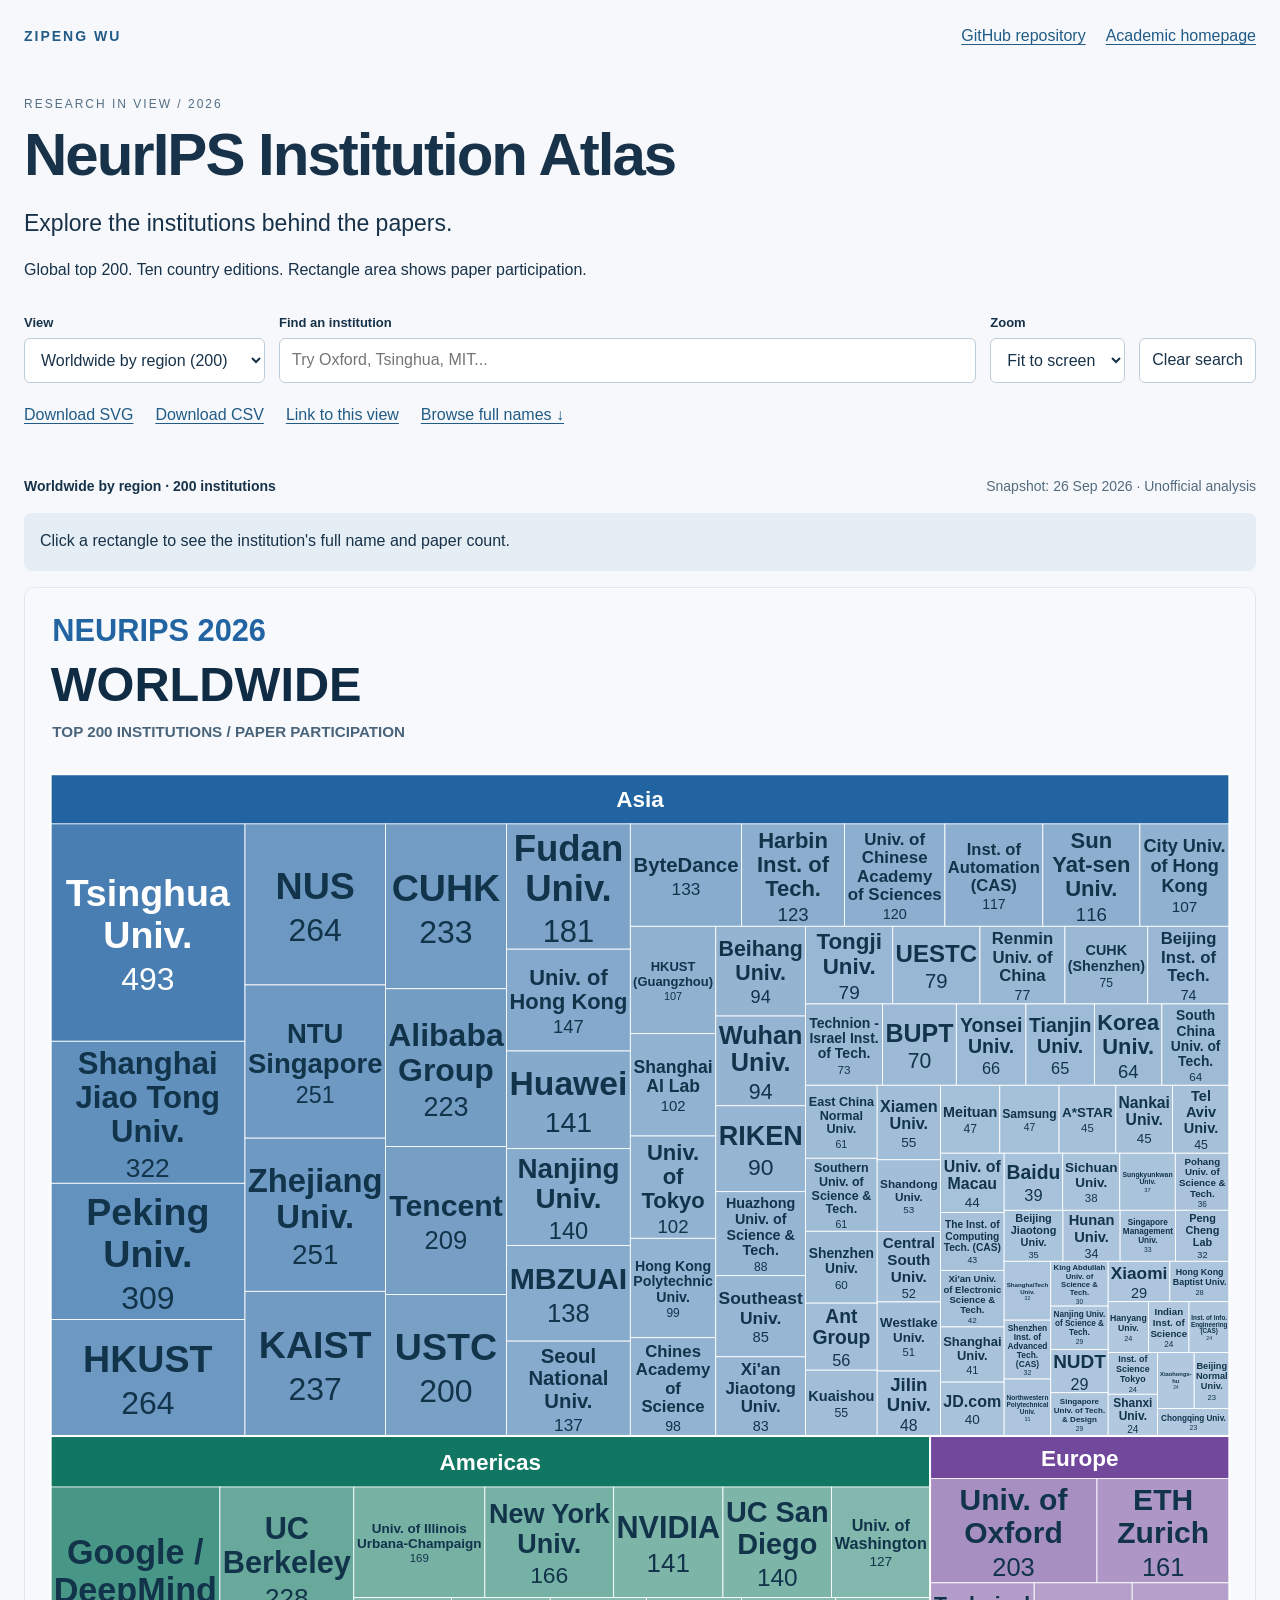
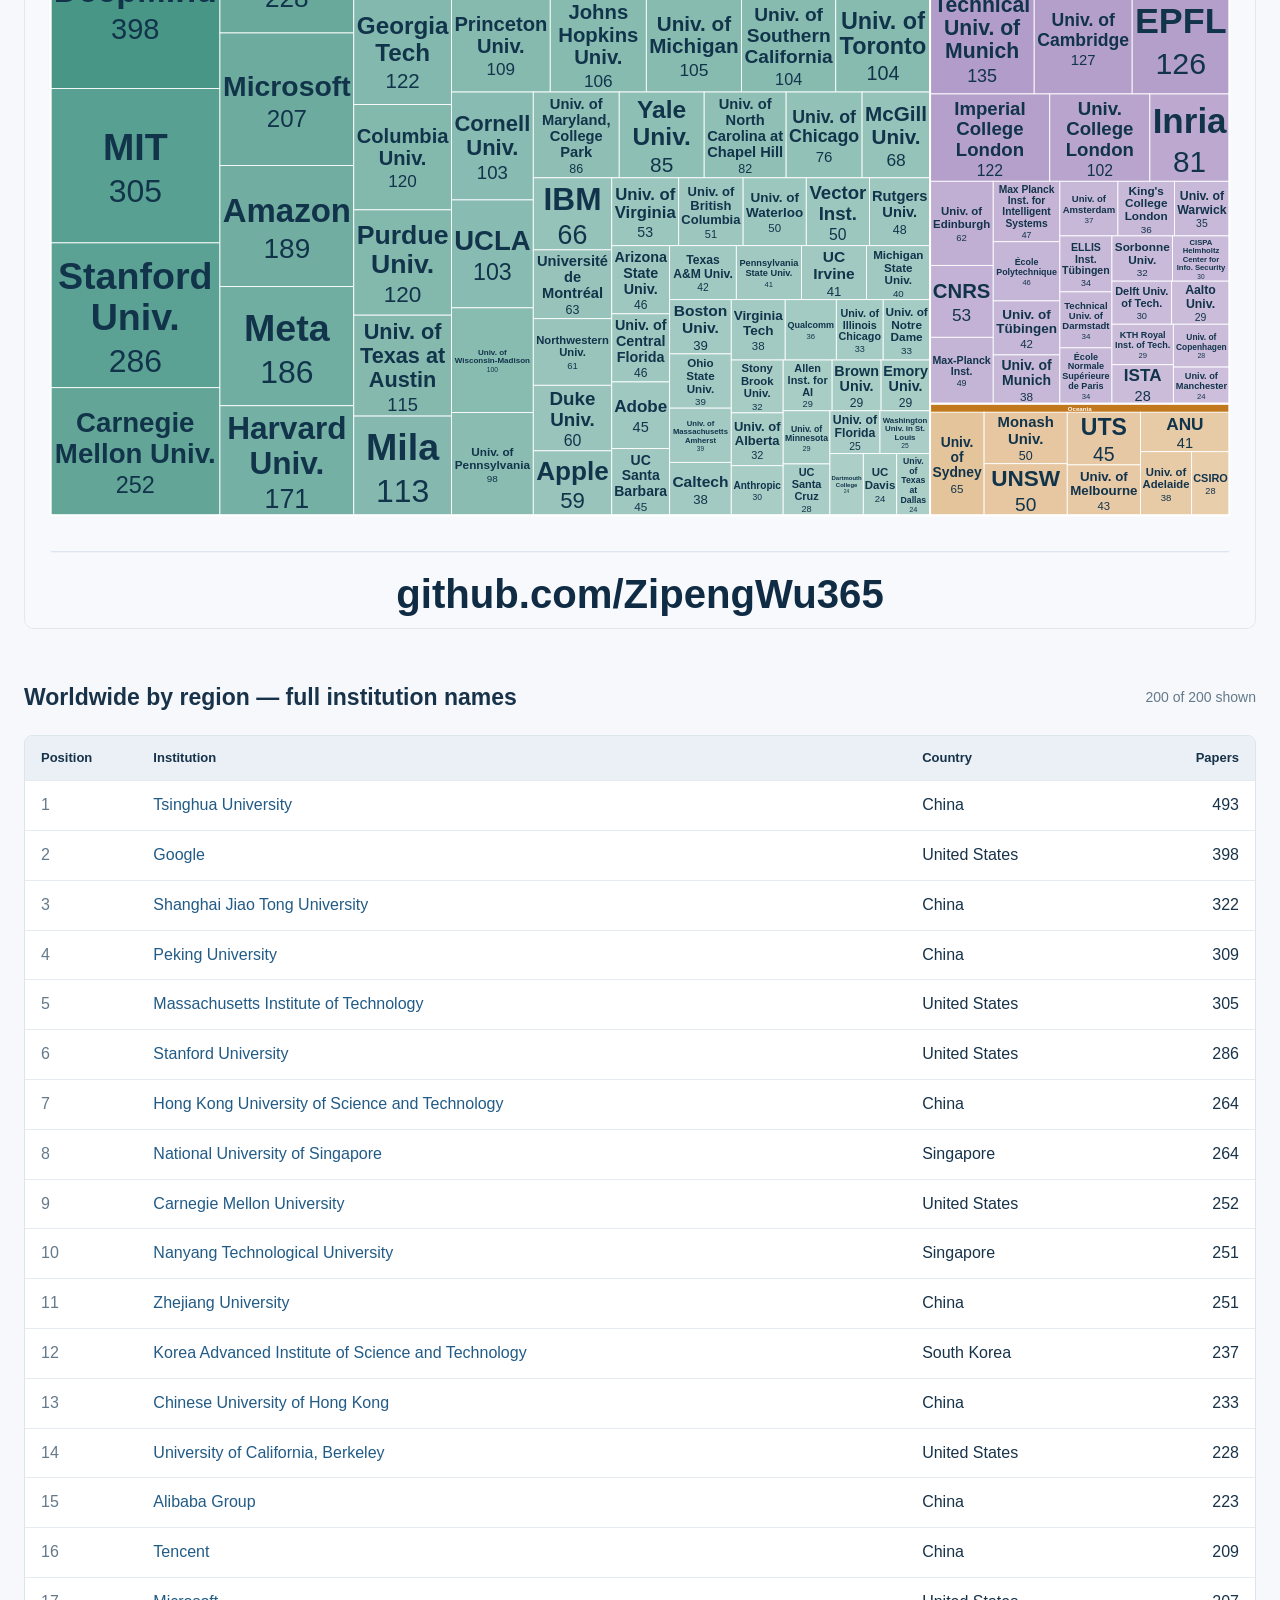
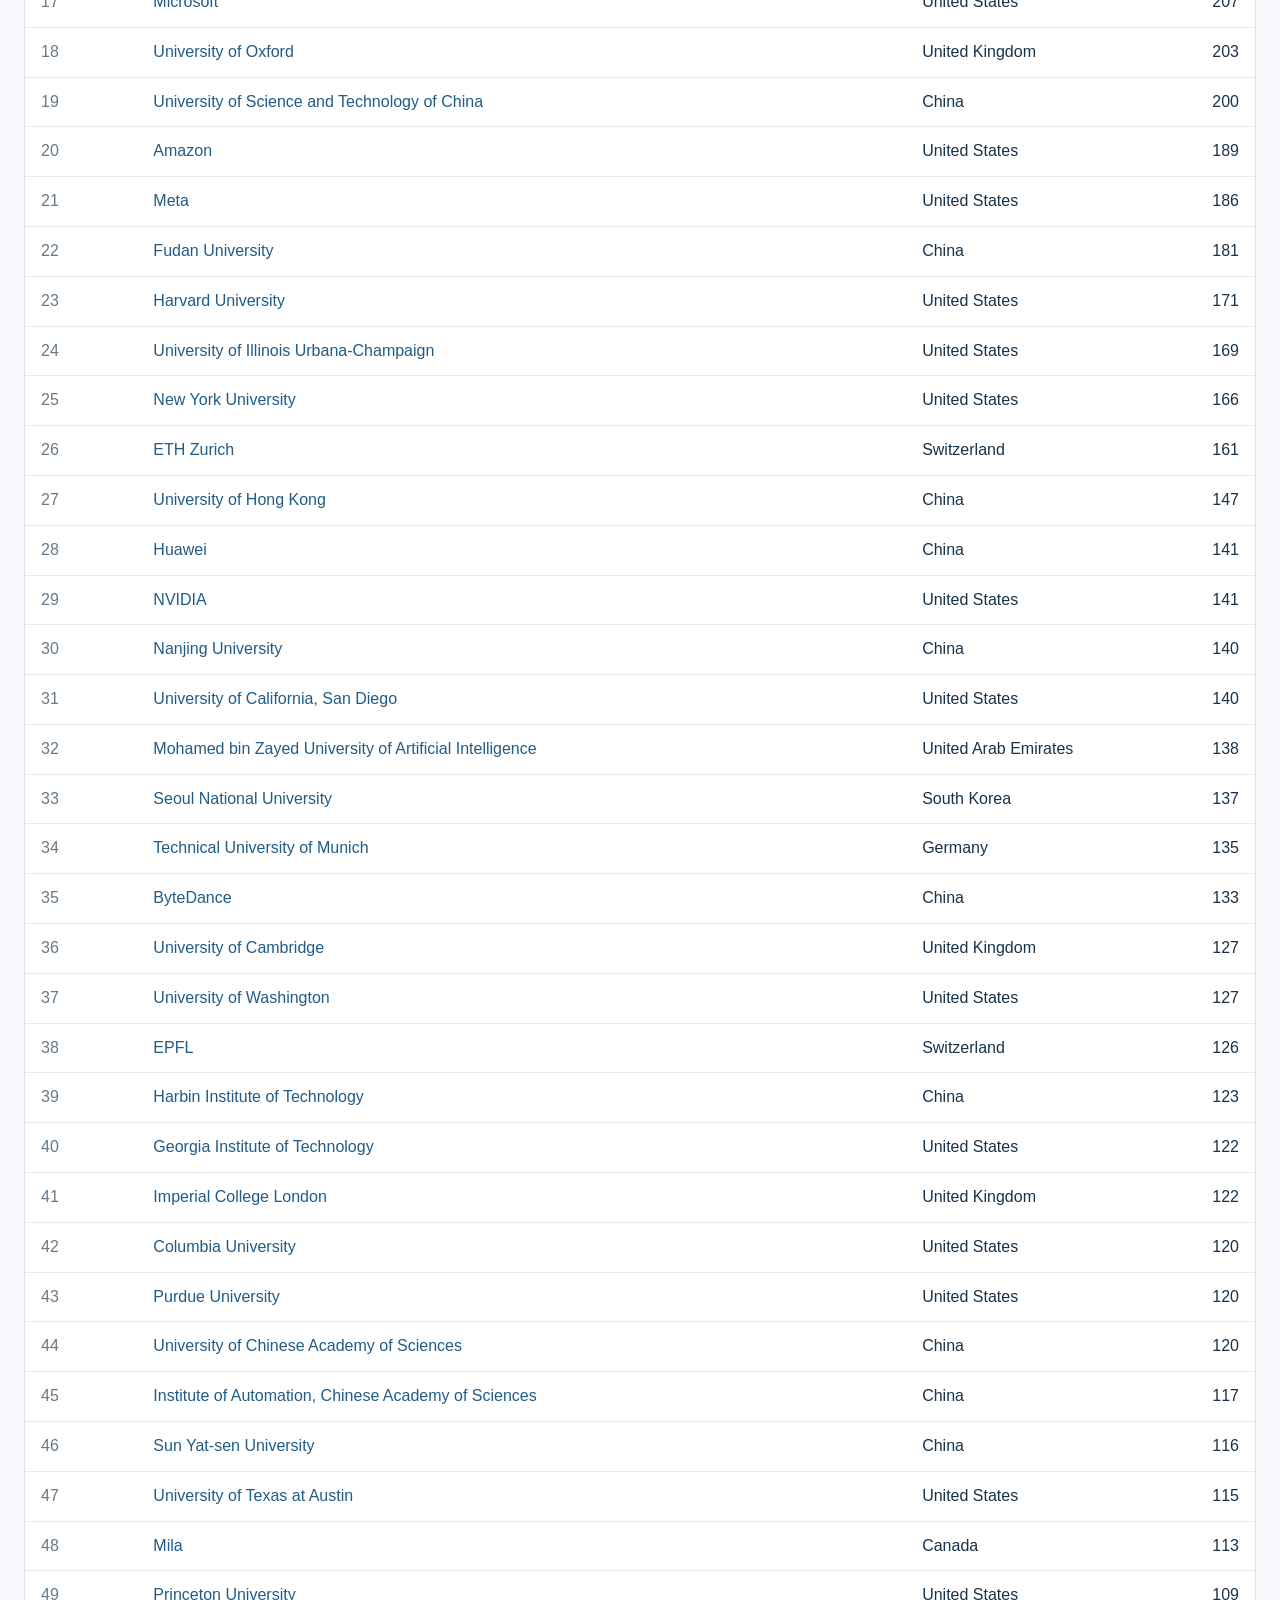
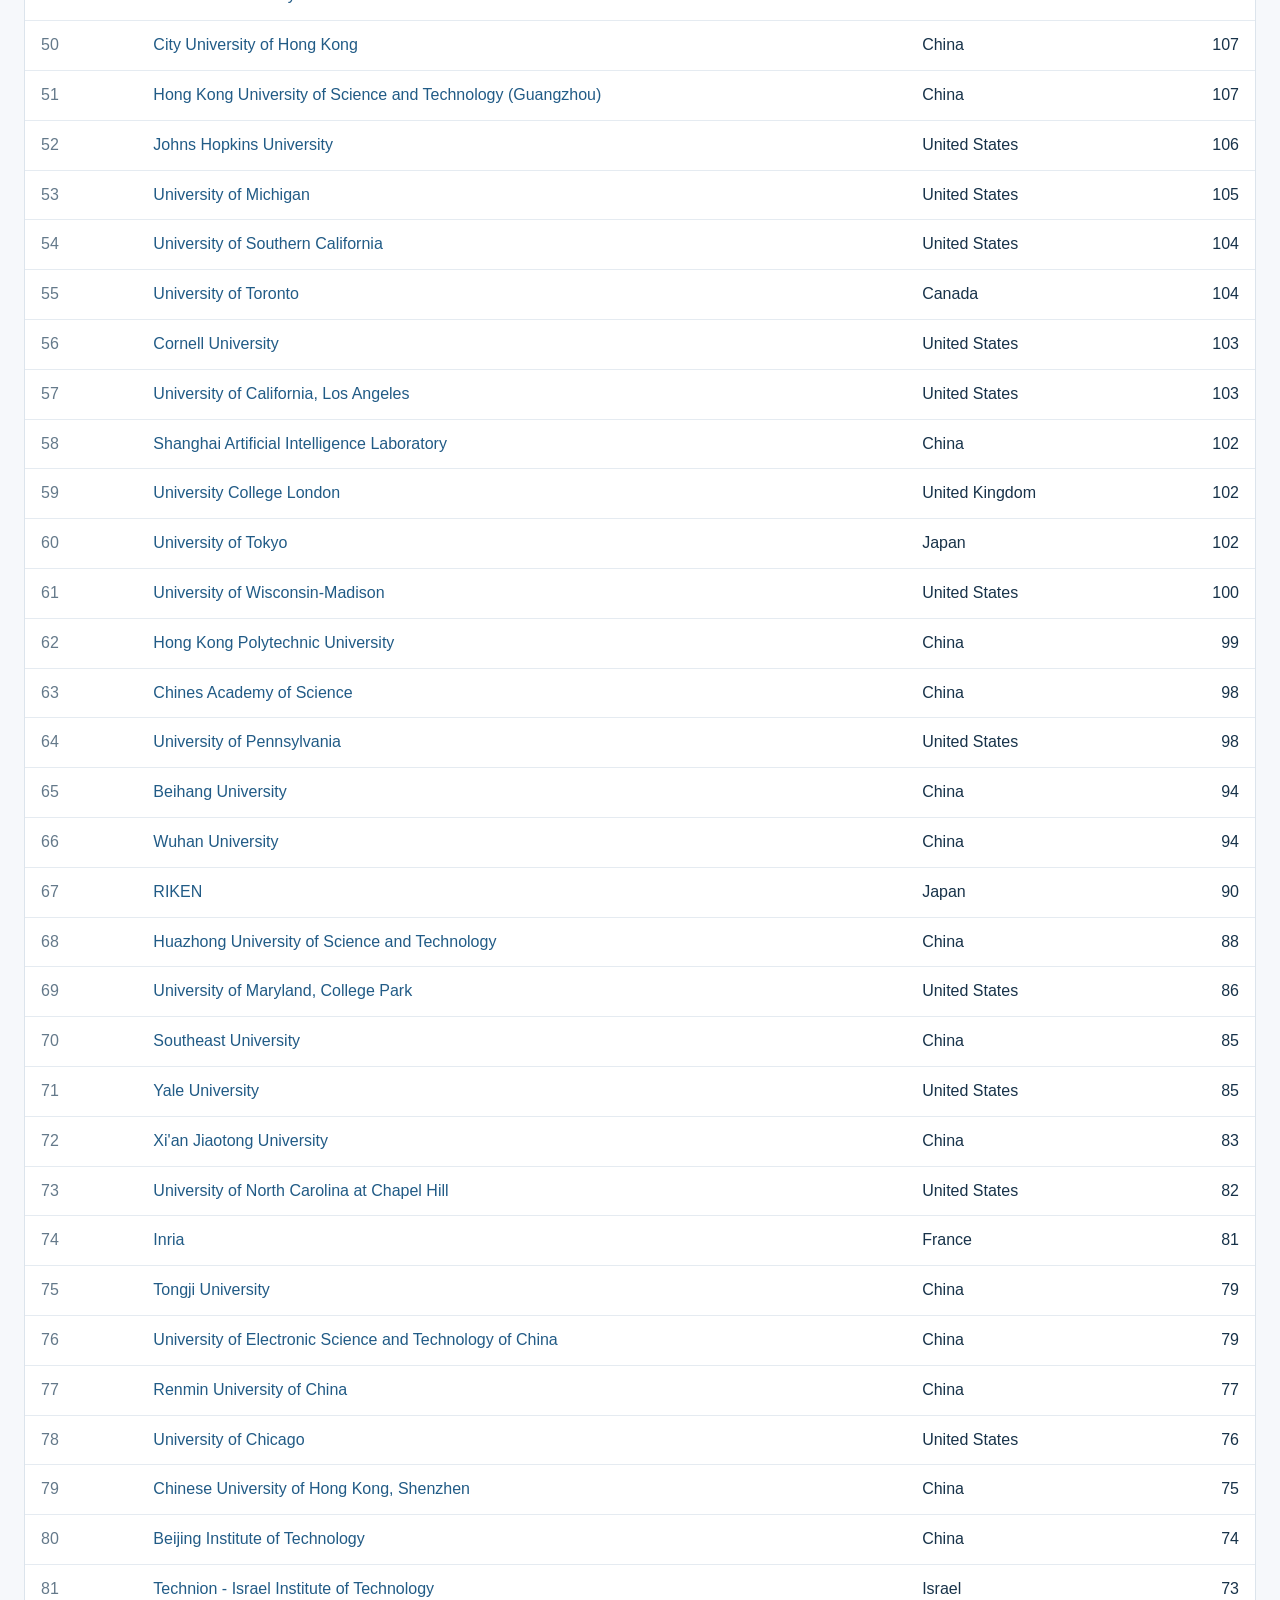
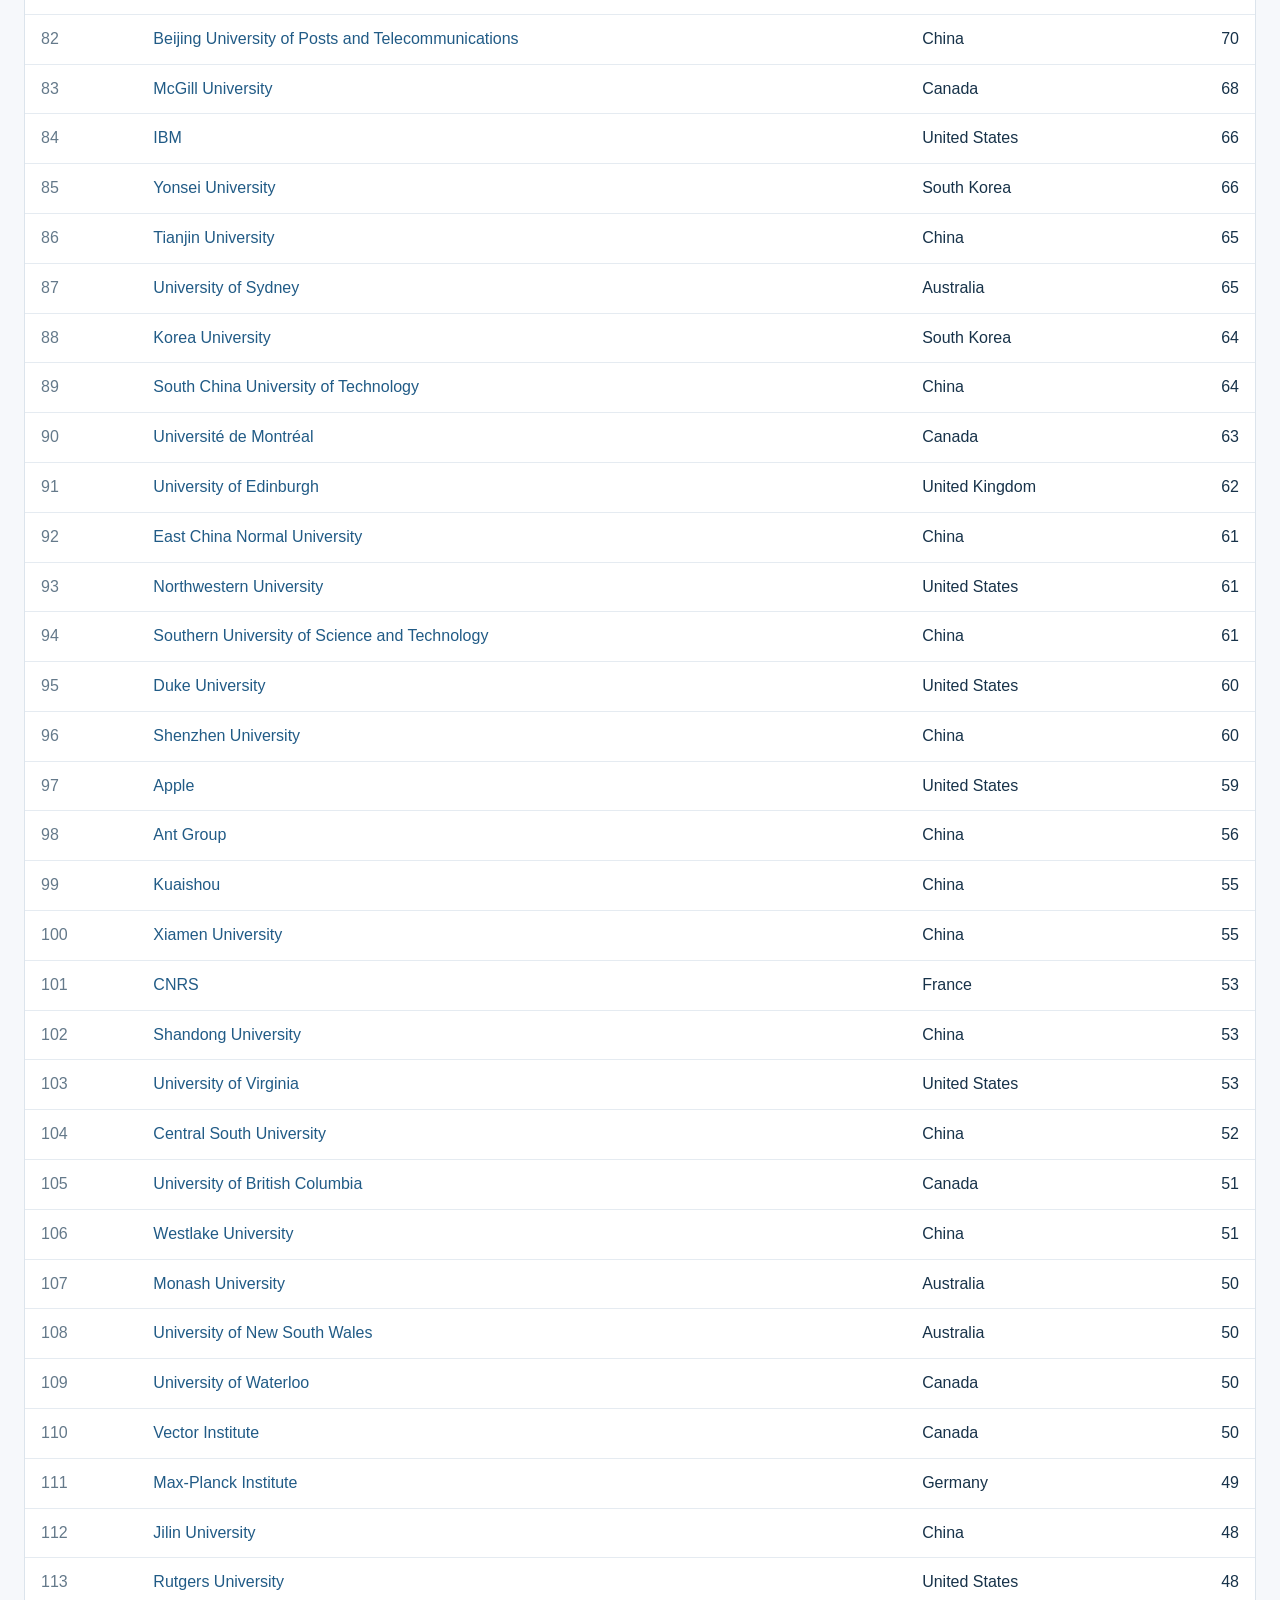
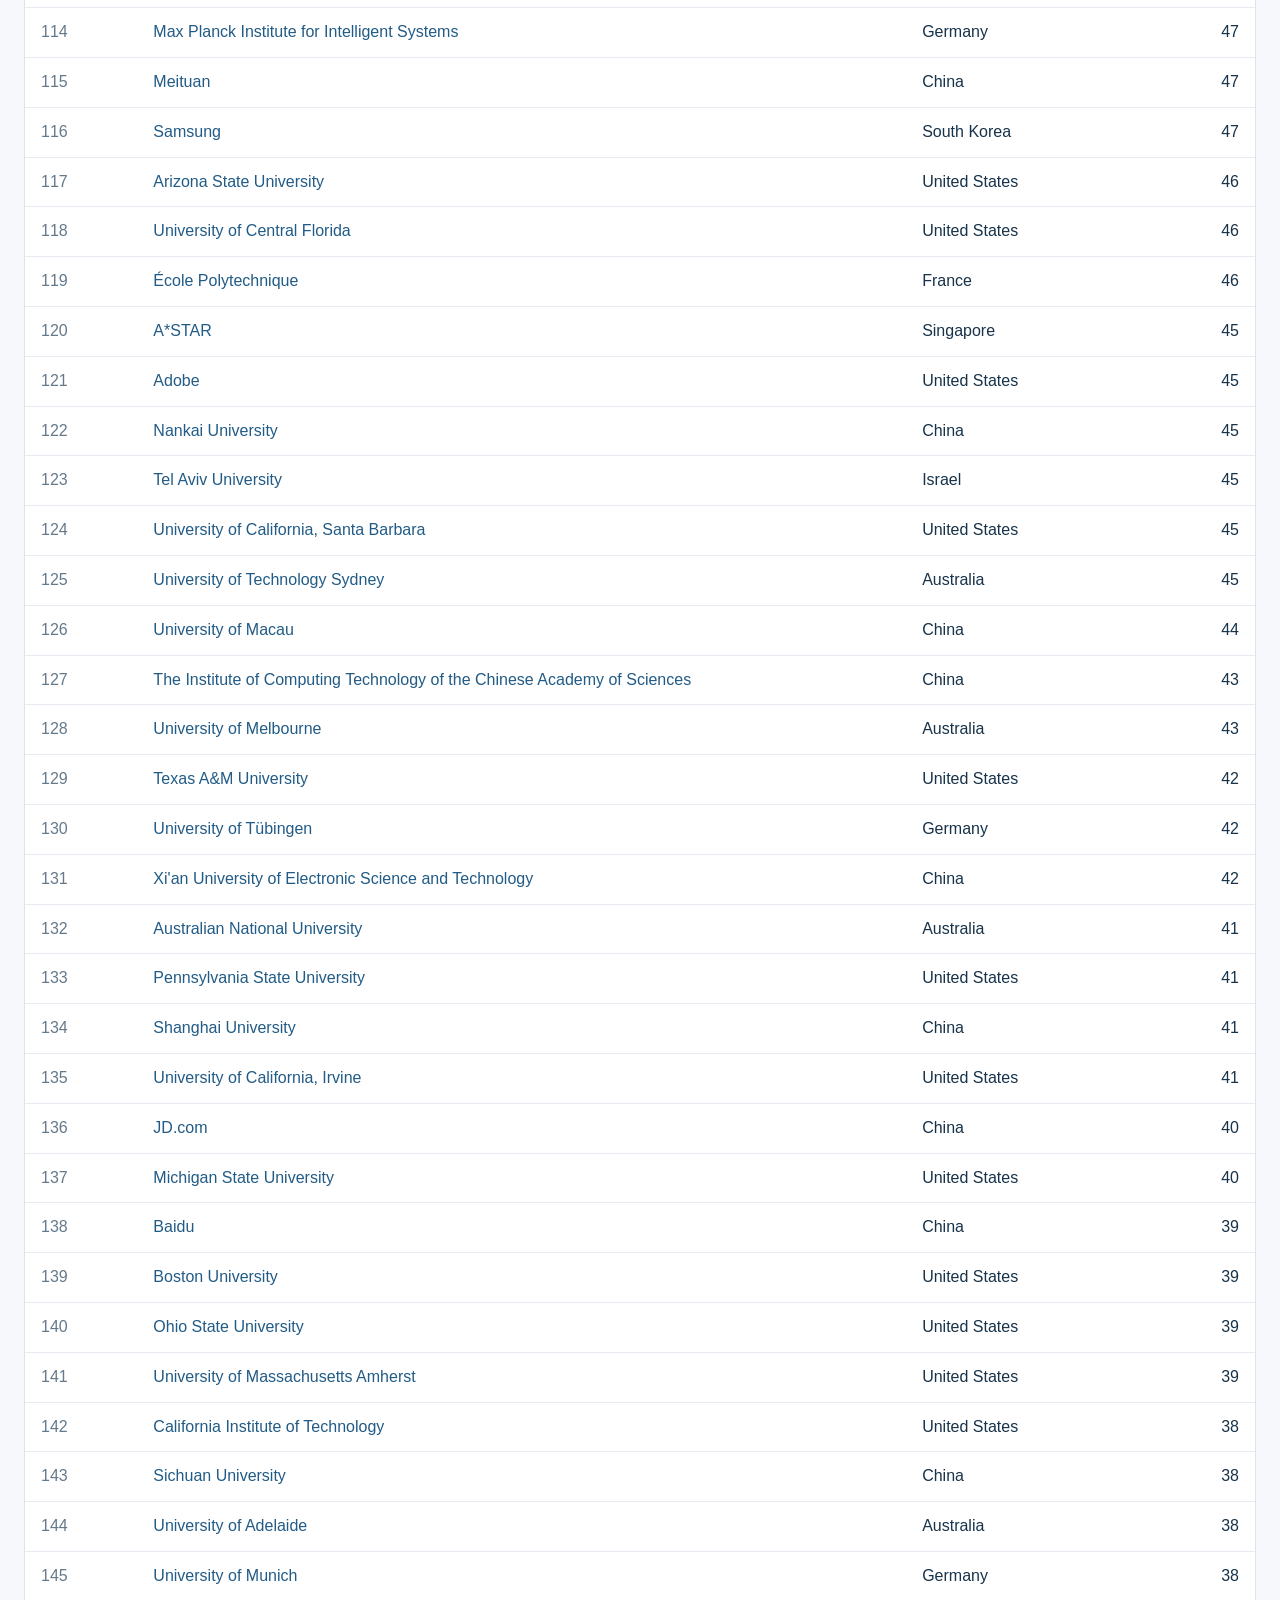
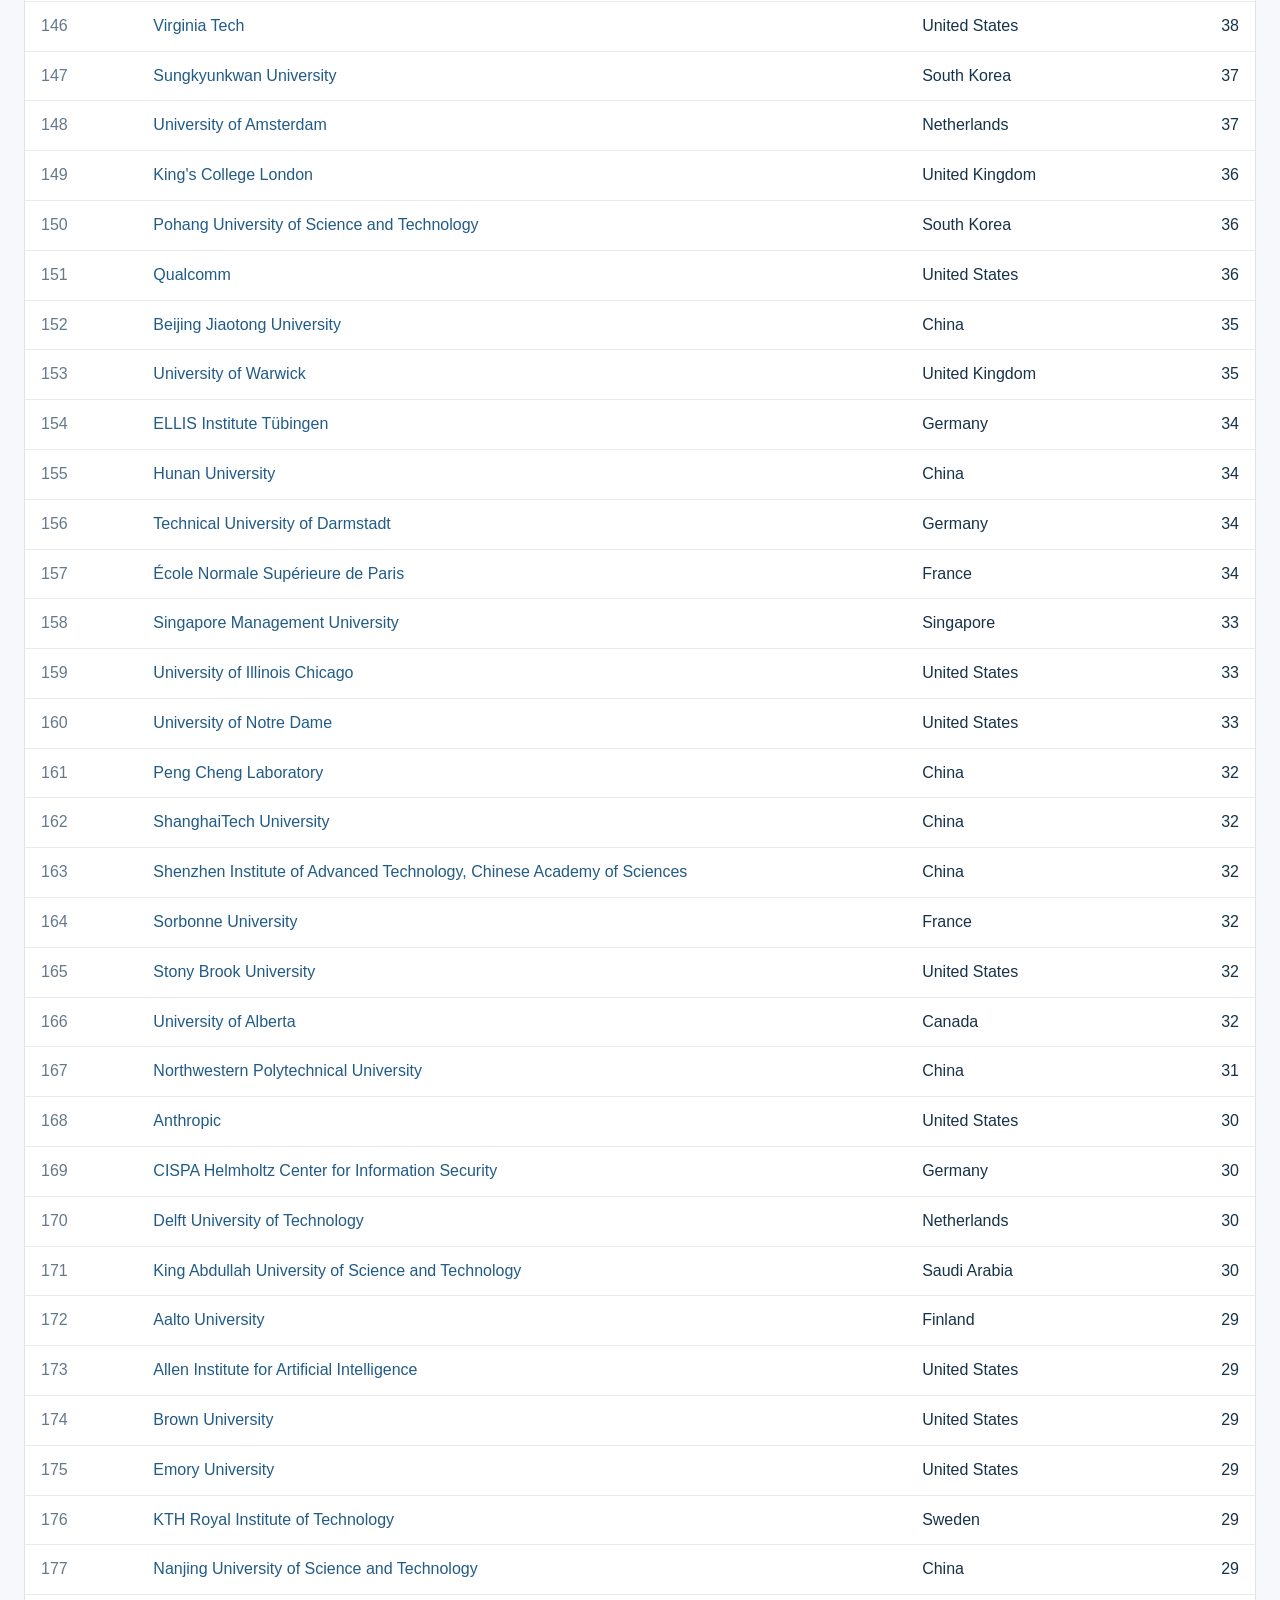
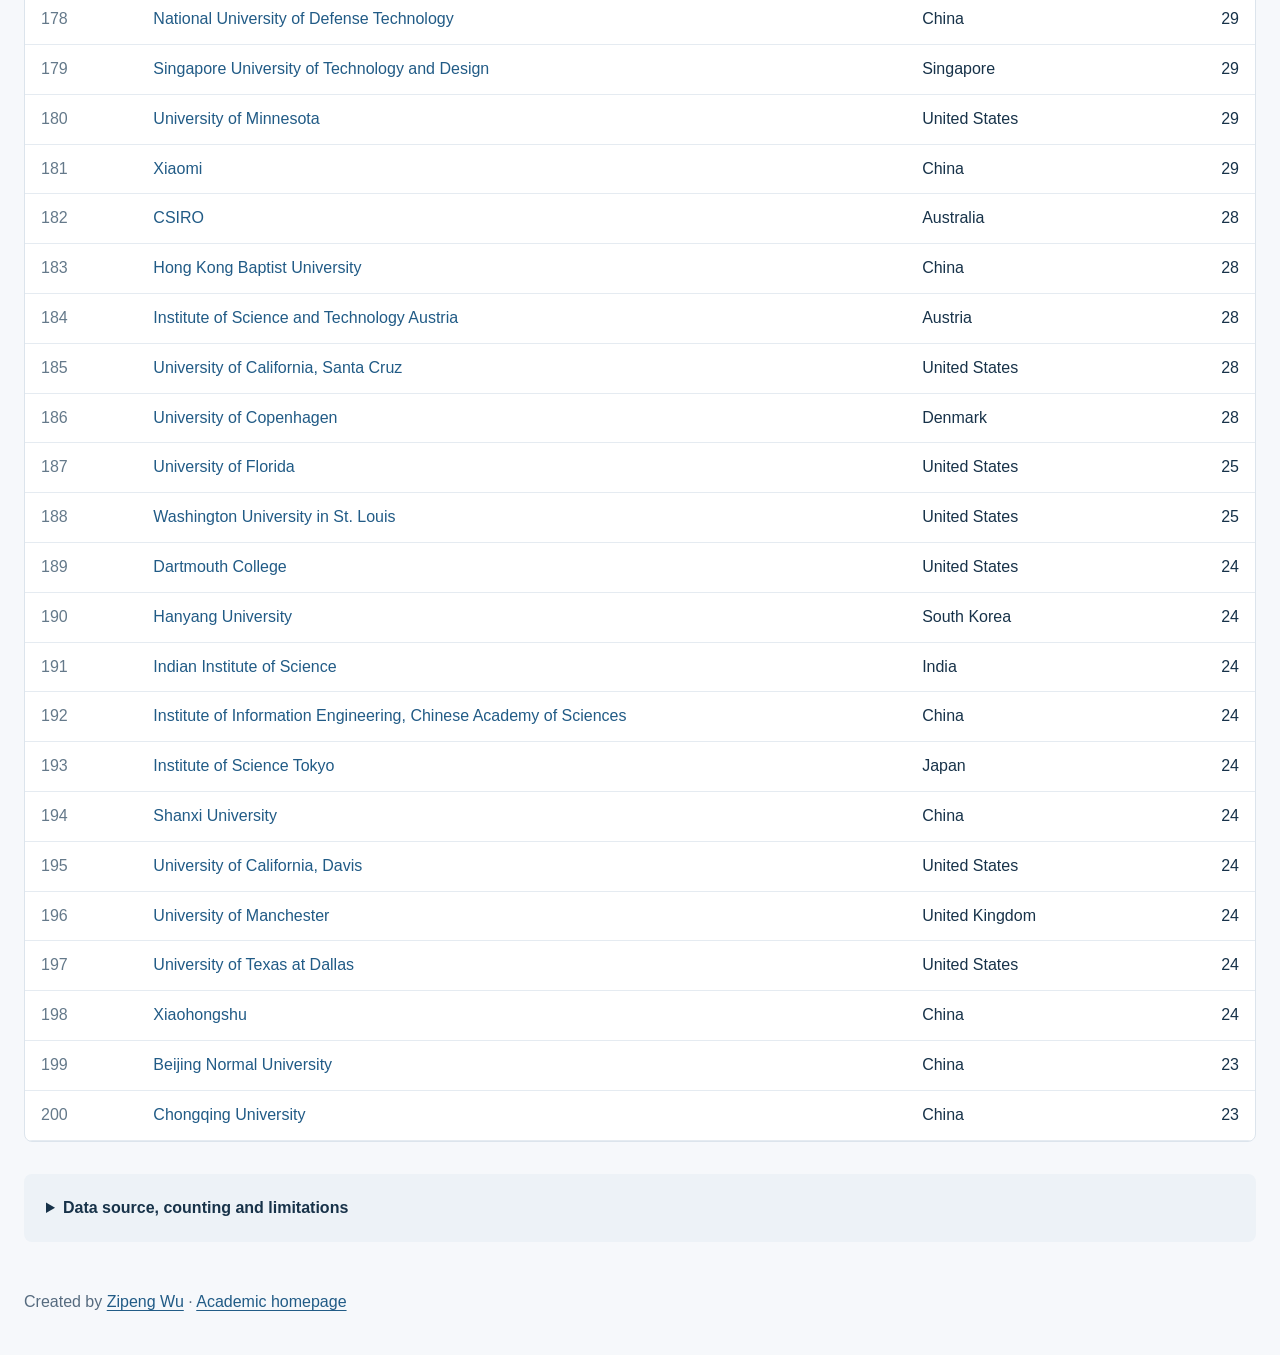
==== index.html @ 4dce07fb "Publish interactive NeurIPS 2026 institution atlas" ====
<!doctype html>
<html lang="en"><head><meta charset="utf-8"><meta name="viewport" content="width=device-width,initial-scale=1">
<title>NeurIPS 2026 Institution Atlas | Zipeng Wu</title>
<meta name="description" content="Explore NeurIPS 2026 institutional paper participation: global top 200, regional views and ten country editions. Search institutions and download charts and data.">
<meta property="og:title" content="NeurIPS 2026 Institution Atlas">
<meta property="og:description" content="Explore the global top 200 and ten country editions. Interactive treemaps by Zipeng Wu.">
<meta property="og:type" content="website"><meta property="og:image" content="https://zipengwu365.github.io/neurips-institution-atlas/assets/social-preview.jpg">
<meta name="theme-color" content="#173249"><link rel="stylesheet" href="style.css"></head><body>
<header><nav aria-label="Project links"><a class="brand" href="https://github.com/ZipengWu365">ZIPENG WU</a><span><a href="https://github.com/ZipengWu365/neurips-institution-atlas">GitHub repository</a><a href="https://zipengwu365.github.io/">Academic homepage</a></span></nav>
<p class="eyebrow">RESEARCH IN VIEW / 2026</p><h1>NeurIPS Institution Atlas</h1><p class="intro">Explore the institutions behind the papers.</p><p>Global top 200. Ten country editions. Rectangle area shows paper participation.</p>
<div class="controls"><label>View<select id="view"></select></label><label class="search-label">Find an institution<input id="search" type="search" placeholder="Try Oxford, Tsinghua, MIT..." autocomplete="off"></label><label>Zoom<select id="zoom"><option value="1">Fit to screen</option><option value="2">2×</option><option value="4">4×</option><option value="6">6×</option></select></label><button id="clear">Clear search</button></div>
<div class="actions"><a id="download">Download SVG</a><a id="csv">Download CSV</a><a id="share">Link to this view</a><a href="#ranking">Browse full names ↓</a></div>
</header><main><div class="status"><span id="summary" aria-live="polite"></span><span>Snapshot: 26 Sep 2026 · Unofficial analysis</span></div>
<p id="detail" aria-live="polite">Click a rectangle to see the institution's full name and paper count.</p>
<div class="frame" tabindex="0" aria-label="Scrollable treemap"><div class="chart" id="chart"></div></div>
<section id="ranking"><div class="section-heading"><h2 id="list-title">Institutions in this view</h2><span id="matches" aria-live="polite"></span></div><div class="table-scroll"><table><thead><tr><th scope="col">Position</th><th scope="col">Institution</th><th scope="col">Country</th><th scope="col" class="number">Papers</th></tr></thead><tbody id="rows"></tbody></table></div><p id="empty" hidden>No institutions match your search in this view. Try another view or clear the search.</p></section>
<section class="methods"><details><summary>Data source, counting and limitations</summary><p>This is an independent visualization of the supplied institution statistics workbook, which identifies the <a href="https://neurips.cc/Downloads/2026">NeurIPS official export</a> as its source. The 26 September 2026 snapshot contains 9,006 poster records. The full export and individual paper PDFs have not been independently revalidated.</p><p>Each paper counts once for each associated institution. A collaborative paper can count toward several institutions. These are participation counts, not first-author counts, acceptance rates or an official ranking. Track, oral and spotlight distinctions are unavailable.</p><p>Each view shows at most 200 institutions. Ties at the cutoff are ordered alphabetically. Country editions are selected from the full source data. Missing affiliations, unresolved names and unassigned countries mean that smaller-country views are not exhaustive national lists.</p><p>China includes mainland China, Hong Kong, Macao and Taiwan. Countries follow institutional or corporate operational bases; multinational companies are not split by each author's location. Confirmed aliases are merged using paper-ID unions.</p><p><a href="https://github.com/ZipengWu365/neurips-institution-atlas#counting-and-selection">Read the full methodology and audit records</a> · <a href="https://github.com/ZipengWu365/neurips-institution-atlas/issues">Suggest a correction</a></p></details></section></main>
<footer>Created by <a href="https://github.com/ZipengWu365">Zipeng Wu</a> · <a href="https://zipengwu365.github.io/">Academic homepage</a></footer>
<script>const views=[{"id": "world-regions", "title": "Worldwide by region", "count": 200, "filename": "NeurIPS_2026_world-regions_EN", "minimum_font_pixels": 34, "svg": "\u003csvg xmlns=\"http://www.w3.org/2000/svg\" width=\"7200\" height=\"9600\" viewBox=\"0 0 7200 9600\">\u003crect width=\"100%\" height=\"100%\" fill=\"#f7f9fc\"/>\n\u003ctext x=\"160\" y=\"145\" dominant-baseline=\"text-before-edge\" text-anchor=\"start\" font-family=\"Arial,sans-serif\" font-weight=\"700\" font-size=\"180\" fill=\"#2264a2\">NEURIPS 2026\u003c/text>\n\u003ctext x=\"150\" y=\"405\" dominant-baseline=\"text-before-edge\" text-anchor=\"start\" font-family=\"Arial,sans-serif\" font-weight=\"700\" font-size=\"285\" fill=\"#102c44\">WORLDWIDE\u003c/text>\n\u003ctext x=\"160\" y=\"790\" dominant-baseline=\"text-before-edge\" text-anchor=\"start\" font-family=\"Arial,sans-serif\" font-weight=\"700\" font-size=\"89\" fill=\"#4a647b\">TOP 200 INSTITUTIONS  /  PAPER PARTICIPATION\u003c/text>\n\u003crect x=\"150.0000\" y=\"1090.0000\" width=\"6900.0000\" height=\"290.5439\" fill=\"#2264a2\"/>\n\u003ctext x=\"3600.0\" y=\"1167.2719398522688\" dominant-baseline=\"text-before-edge\" text-anchor=\"middle\" font-family=\"Arial,sans-serif\" font-weight=\"700\" font-size=\"132\" fill=\"white\">Asia\u003c/text>\n\u003cg class=\"institution\" data-name=\"Tsinghua University\" data-country=\"China\">\u003ctitle>Tsinghua University \u2014 493 papers\u003c/title>\n\u003crect x=\"150.0000\" y=\"1380.5439\" width=\"1137.7049\" height=\"1272.7692\" fill=\"#487eb2\" stroke=\"white\" stroke-width=\"5\"/>\n\u003ctext x=\"718.8524590163935\" y=\"1664.928475008388\" dominant-baseline=\"text-before-edge\" text-anchor=\"middle\" font-family=\"Arial,sans-serif\" font-weight=\"700\" font-size=\"220\" fill=\"white\">Tsinghua\u003c/text>\n\u003ctext x=\"718.8524590163935\" y=\"1906.928475008388\" dominant-baseline=\"text-before-edge\" text-anchor=\"middle\" font-family=\"Arial,sans-serif\" font-weight=\"700\" font-size=\"220\" fill=\"white\">Univ.\u003c/text>\n\u003ctext x=\"718.8524590163935\" y=\"2181.928475008388\" dominant-baseline=\"text-before-edge\" text-anchor=\"middle\" font-family=\"Arial,sans-serif\" font-weight=\"400\" font-size=\"187\" fill=\"white\">493\u003c/text>\n\u003c/g>\n\u003cg class=\"institution\" data-name=\"Shanghai Jiao Tong University\" data-country=\"China\">\u003ctitle>Shanghai Jiao Tong University \u2014 322 papers\u003c/title>\n\u003crect x=\"150.0000\" y=\"2653.3131\" width=\"1137.7049\" height=\"831.3016\" fill=\"#6190bd\" stroke=\"white\" stroke-width=\"5\"/>\n\u003ctext x=\"718.8524590163935\" y=\"2678.4638607541046\" dominant-baseline=\"text-before-edge\" text-anchor=\"middle\" font-family=\"Arial,sans-serif\" font-weight=\"700\" font-size=\"182\" fill=\"#12344b\">Shanghai\u003c/text>\n\u003ctext x=\"718.8524590163935\" y=\"2878.4638607541046\" dominant-baseline=\"text-before-edge\" text-anchor=\"middle\" font-family=\"Arial,sans-serif\" font-weight=\"700\" font-size=\"182\" fill=\"#12344b\">Jiao Tong\u003c/text>\n\u003ctext x=\"718.8524590163935\" y=\"3078.4638607541046\" dominant-baseline=\"text-before-edge\" text-anchor=\"middle\" font-family=\"Arial,sans-serif\" font-weight=\"700\" font-size=\"182\" fill=\"#12344b\">Univ.\u003c/text>\n\u003ctext x=\"718.8524590163935\" y=\"3305.4638607541046\" dominant-baseline=\"text-before-edge\" text-anchor=\"middle\" font-family=\"Arial,sans-serif\" font-weight=\"400\" font-size=\"154\" fill=\"#12344b\">322\u003c/text>\n\u003c/g>\n\u003cg class=\"institution\" data-name=\"Peking University\" data-country=\"China\">\u003ctitle>Peking University \u2014 309 papers\u003c/title>\n\u003crect x=\"150.0000\" y=\"3484.6147\" width=\"1137.7049\" height=\"797.7397\" fill=\"#6492be\" stroke=\"white\" stroke-width=\"5\"/>\n\u003ctext x=\"718.8524590163935\" y=\"3531.484509104469\" dominant-baseline=\"text-before-edge\" text-anchor=\"middle\" font-family=\"Arial,sans-serif\" font-weight=\"700\" font-size=\"220\" fill=\"#12344b\">Peking\u003c/text>\n\u003ctext x=\"718.8524590163935\" y=\"3773.484509104469\" dominant-baseline=\"text-before-edge\" text-anchor=\"middle\" font-family=\"Arial,sans-serif\" font-weight=\"700\" font-size=\"220\" fill=\"#12344b\">Univ.\u003c/text>\n\u003ctext x=\"718.8524590163935\" y=\"4048.484509104469\" dominant-baseline=\"text-before-edge\" text-anchor=\"middle\" font-family=\"Arial,sans-serif\" font-weight=\"400\" font-size=\"187\" fill=\"#12344b\">309\u003c/text>\n\u003c/g>\n\u003cg class=\"institution\" data-name=\"Hong Kong University of Science and Technology\" data-country=\"China\">\u003ctitle>Hong Kong University of Science and Technology \u2014 264 papers\u003c/title>\n\u003crect x=\"150.0000\" y=\"4282.3544\" width=\"1137.7049\" height=\"681.5640\" fill=\"#6c98c1\" stroke=\"white\" stroke-width=\"5\"/>\n\u003ctext x=\"718.8524590163935\" y=\"4392.136381536733\" dominant-baseline=\"text-before-edge\" text-anchor=\"middle\" font-family=\"Arial,sans-serif\" font-weight=\"700\" font-size=\"220\" fill=\"#12344b\">HKUST\u003c/text>\n\u003ctext x=\"718.8524590163935\" y=\"4667.136381536733\" dominant-baseline=\"text-before-edge\" text-anchor=\"middle\" font-family=\"Arial,sans-serif\" font-weight=\"400\" font-size=\"187\" fill=\"#12344b\">264\u003c/text>\n\u003c/g>\n\u003cg class=\"institution\" data-name=\"National University of Singapore\" data-country=\"Singapore\">\u003ctitle>National University of Singapore \u2014 264 papers\u003c/title>\n\u003crect x=\"1287.7049\" y=\"1380.5439\" width=\"822.1311\" height=\"943.1813\" fill=\"#6c98c1\" stroke=\"white\" stroke-width=\"5\"/>\n\u003ctext x=\"1698.7704918032787\" y=\"1621.134543871025\" dominant-baseline=\"text-before-edge\" text-anchor=\"middle\" font-family=\"Arial,sans-serif\" font-weight=\"700\" font-size=\"220\" fill=\"#12344b\">NUS\u003c/text>\n\u003ctext x=\"1698.7704918032787\" y=\"1896.134543871025\" dominant-baseline=\"text-before-edge\" text-anchor=\"middle\" font-family=\"Arial,sans-serif\" font-weight=\"400\" font-size=\"187\" fill=\"#12344b\">264\u003c/text>\n\u003c/g>\n\u003cg class=\"institution\" data-name=\"Nanyang Technological University\" data-country=\"Singapore\">\u003ctitle>Nanyang Technological University \u2014 251 papers\u003c/title>\n\u003crect x=\"1287.7049\" y=\"2323.7252\" width=\"822.1311\" height=\"896.7368\" fill=\"#6e99c2\" stroke=\"white\" stroke-width=\"5\"/>\n\u003ctext x=\"1698.7704918032787\" y=\"2515.093604650347\" dominant-baseline=\"text-before-edge\" text-anchor=\"middle\" font-family=\"Arial,sans-serif\" font-weight=\"700\" font-size=\"161\" fill=\"#12344b\">NTU\u003c/text>\n\u003ctext x=\"1698.7704918032787\" y=\"2692.093604650347\" dominant-baseline=\"text-before-edge\" text-anchor=\"middle\" font-family=\"Arial,sans-serif\" font-weight=\"700\" font-size=\"161\" fill=\"#12344b\">Singapore\u003c/text>\n\u003ctext x=\"1698.7704918032787\" y=\"2893.093604650347\" dominant-baseline=\"text-before-edge\" text-anchor=\"middle\" font-family=\"Arial,sans-serif\" font-weight=\"400\" font-size=\"136\" fill=\"#12344b\">251\u003c/text>\n\u003c/g>\n\u003cg class=\"institution\" data-name=\"Zhejiang University\" data-country=\"China\">\u003ctitle>Zhejiang University \u2014 251 papers\u003c/title>\n\u003crect x=\"1287.7049\" y=\"3220.4620\" width=\"822.1311\" height=\"896.7368\" fill=\"#6e99c2\" stroke=\"white\" stroke-width=\"5\"/>\n\u003ctext x=\"1698.7704918032787\" y=\"3362.3303978760164\" dominant-baseline=\"text-before-edge\" text-anchor=\"middle\" font-family=\"Arial,sans-serif\" font-weight=\"700\" font-size=\"192\" fill=\"#12344b\">Zhejiang\u003c/text>\n\u003ctext x=\"1698.7704918032787\" y=\"3573.3303978760164\" dominant-baseline=\"text-before-edge\" text-anchor=\"middle\" font-family=\"Arial,sans-serif\" font-weight=\"700\" font-size=\"192\" fill=\"#12344b\">Univ.\u003c/text>\n\u003ctext x=\"1698.7704918032787\" y=\"3812.3303978760164\" dominant-baseline=\"text-before-edge\" text-anchor=\"middle\" font-family=\"Arial,sans-serif\" font-weight=\"400\" font-size=\"163\" fill=\"#12344b\">251\u003c/text>\n\u003c/g>\n\u003cg class=\"institution\" data-name=\"Korea Advanced Institute of Science and Technology\" data-country=\"South Korea\">\u003ctitle>Korea Advanced Institute of Science and Technology \u2014 237 papers\u003c/title>\n\u003crect x=\"1287.7049\" y=\"4117.1988\" width=\"822.1311\" height=\"846.7196\" fill=\"#719bc3\" stroke=\"white\" stroke-width=\"5\"/>\n\u003ctext x=\"1698.7704918032787\" y=\"4309.558595274675\" dominant-baseline=\"text-before-edge\" text-anchor=\"middle\" font-family=\"Arial,sans-serif\" font-weight=\"700\" font-size=\"220\" fill=\"#12344b\">KAIST\u003c/text>\n\u003ctext x=\"1698.7704918032787\" y=\"4584.558595274675\" dominant-baseline=\"text-before-edge\" text-anchor=\"middle\" font-family=\"Arial,sans-serif\" font-weight=\"400\" font-size=\"187\" fill=\"#12344b\">237\u003c/text>\n\u003c/g>\n\u003cg class=\"institution\" data-name=\"Chinese University of Hong Kong\" data-country=\"China\">\u003ctitle>Chinese University of Hong Kong \u2014 233 papers\u003c/title>\n\u003crect x=\"2109.8361\" y=\"1380.5439\" width=\"709.0164\" height=\"965.2327\" fill=\"#729cc4\" stroke=\"white\" stroke-width=\"5\"/>\n\u003ctext x=\"2464.344262295082\" y=\"1632.1602163004559\" dominant-baseline=\"text-before-edge\" text-anchor=\"middle\" font-family=\"Arial,sans-serif\" font-weight=\"700\" font-size=\"220\" fill=\"#12344b\">CUHK\u003c/text>\n\u003ctext x=\"2464.344262295082\" y=\"1907.1602163004559\" dominant-baseline=\"text-before-edge\" text-anchor=\"middle\" font-family=\"Arial,sans-serif\" font-weight=\"400\" font-size=\"187\" fill=\"#12344b\">233\u003c/text>\n\u003c/g>\n\u003cg class=\"institution\" data-name=\"Alibaba Group\" data-country=\"China\">\u003ctitle>Alibaba Group \u2014 223 papers\u003c/title>\n\u003crect x=\"2109.8361\" y=\"2345.7766\" width=\"709.0164\" height=\"923.8064\" fill=\"#749dc4\" stroke=\"white\" stroke-width=\"5\"/>\n\u003ctext x=\"2464.344262295082\" y=\"2509.679741998906\" dominant-baseline=\"text-before-edge\" text-anchor=\"middle\" font-family=\"Arial,sans-serif\" font-weight=\"700\" font-size=\"187\" fill=\"#12344b\">Alibaba\u003c/text>\n\u003ctext x=\"2464.344262295082\" y=\"2714.679741998906\" dominant-baseline=\"text-before-edge\" text-anchor=\"middle\" font-family=\"Arial,sans-serif\" font-weight=\"700\" font-size=\"187\" fill=\"#12344b\">Group\u003c/text>\n\u003ctext x=\"2464.344262295082\" y=\"2947.679741998906\" dominant-baseline=\"text-before-edge\" text-anchor=\"middle\" font-family=\"Arial,sans-serif\" font-weight=\"400\" font-size=\"158\" fill=\"#12344b\">223\u003c/text>\n\u003c/g>\n\u003cg class=\"institution\" data-name=\"Tencent\" data-country=\"China\">\u003ctitle>Tencent \u2014 209 papers\u003c/title>\n\u003crect x=\"2109.8361\" y=\"3269.5829\" width=\"709.0164\" height=\"865.8096\" fill=\"#779fc6\" stroke=\"white\" stroke-width=\"5\"/>\n\u003ctext x=\"2464.344262295082\" y=\"3517.487713713227\" dominant-baseline=\"text-before-edge\" text-anchor=\"middle\" font-family=\"Arial,sans-serif\" font-weight=\"700\" font-size=\"177\" fill=\"#12344b\">Tencent\u003c/text>\n\u003ctext x=\"2464.344262295082\" y=\"3737.487713713227\" dominant-baseline=\"text-before-edge\" text-anchor=\"middle\" font-family=\"Arial,sans-serif\" font-weight=\"400\" font-size=\"150\" fill=\"#12344b\">209\u003c/text>\n\u003c/g>\n\u003cg class=\"institution\" data-name=\"University of Science and Technology of China\" data-country=\"China\">\u003ctitle>University of Science and Technology of China \u2014 200 papers\u003c/title>\n\u003crect x=\"2109.8361\" y=\"4135.3925\" width=\"709.0164\" height=\"828.5259\" fill=\"#79a1c6\" stroke=\"white\" stroke-width=\"5\"/>\n\u003ctext x=\"2464.344262295082\" y=\"4318.655446192758\" dominant-baseline=\"text-before-edge\" text-anchor=\"middle\" font-family=\"Arial,sans-serif\" font-weight=\"700\" font-size=\"220\" fill=\"#12344b\">USTC\u003c/text>\n\u003ctext x=\"2464.344262295082\" y=\"4593.655446192758\" dominant-baseline=\"text-before-edge\" text-anchor=\"middle\" font-family=\"Arial,sans-serif\" font-weight=\"400\" font-size=\"187\" fill=\"#12344b\">200\u003c/text>\n\u003c/g>\n\u003cg class=\"institution\" data-name=\"Fudan University\" data-country=\"China\">\u003ctitle>Fudan University \u2014 181 papers\u003c/title>\n\u003crect x=\"2818.8525\" y=\"1380.5439\" width=\"724.5902\" height=\"733.7000\" fill=\"#7da4c8\" stroke=\"white\" stroke-width=\"5\"/>\n\u003ctext x=\"3181.1475409836066\" y=\"1405.89387261202\" dominant-baseline=\"text-before-edge\" text-anchor=\"middle\" font-family=\"Arial,sans-serif\" font-weight=\"700\" font-size=\"214\" fill=\"#12344b\">Fudan\u003c/text>\n\u003ctext x=\"3181.1475409836066\" y=\"1640.89387261202\" dominant-baseline=\"text-before-edge\" text-anchor=\"middle\" font-family=\"Arial,sans-serif\" font-weight=\"700\" font-size=\"214\" fill=\"#12344b\">Univ.\u003c/text>\n\u003ctext x=\"3181.1475409836066\" y=\"1907.89387261202\" dominant-baseline=\"text-before-edge\" text-anchor=\"middle\" font-family=\"Arial,sans-serif\" font-weight=\"400\" font-size=\"181\" fill=\"#12344b\">181\u003c/text>\n\u003c/g>\n\u003cg class=\"institution\" data-name=\"University of Hong Kong\" data-country=\"China\">\u003ctitle>University of Hong Kong \u2014 147 papers\u003c/title>\n\u003crect x=\"2818.8525\" y=\"2114.2439\" width=\"724.5902\" height=\"595.8779\" fill=\"#85a9cc\" stroke=\"white\" stroke-width=\"5\"/>\n\u003ctext x=\"3181.1475409836066\" y=\"2208.682810035524\" dominant-baseline=\"text-before-edge\" text-anchor=\"middle\" font-family=\"Arial,sans-serif\" font-weight=\"700\" font-size=\"128\" fill=\"#12344b\">Univ. of\u003c/text>\n\u003ctext x=\"3181.1475409836066\" y=\"2348.682810035524\" dominant-baseline=\"text-before-edge\" text-anchor=\"middle\" font-family=\"Arial,sans-serif\" font-weight=\"700\" font-size=\"128\" fill=\"#12344b\">Hong Kong\u003c/text>\n\u003ctext x=\"3181.1475409836066\" y=\"2507.682810035524\" dominant-baseline=\"text-before-edge\" text-anchor=\"middle\" font-family=\"Arial,sans-serif\" font-weight=\"400\" font-size=\"108\" fill=\"#12344b\">147\u003c/text>\n\u003c/g>\n\u003cg class=\"institution\" data-name=\"Huawei\" data-country=\"China\">\u003ctitle>Huawei \u2014 141 papers\u003c/title>\n\u003crect x=\"2818.8525\" y=\"2710.1218\" width=\"724.5902\" height=\"571.5563\" fill=\"#86aacc\" stroke=\"white\" stroke-width=\"5\"/>\n\u003ctext x=\"3181.1475409836066\" y=\"2789.8999258220156\" dominant-baseline=\"text-before-edge\" text-anchor=\"middle\" font-family=\"Arial,sans-serif\" font-weight=\"700\" font-size=\"197\" fill=\"#12344b\">Huawei\u003c/text>\n\u003ctext x=\"3181.1475409836066\" y=\"3034.8999258220156\" dominant-baseline=\"text-before-edge\" text-anchor=\"middle\" font-family=\"Arial,sans-serif\" font-weight=\"400\" font-size=\"167\" fill=\"#12344b\">141\u003c/text>\n\u003c/g>\n\u003cg class=\"institution\" data-name=\"Nanjing University\" data-country=\"China\">\u003ctitle>Nanjing University \u2014 140 papers\u003c/title>\n\u003crect x=\"2818.8525\" y=\"3281.6781\" width=\"724.5902\" height=\"567.5028\" fill=\"#87abcc\" stroke=\"white\" stroke-width=\"5\"/>\n\u003ctext x=\"3181.1475409836066\" y=\"3305.4294728220298\" dominant-baseline=\"text-before-edge\" text-anchor=\"middle\" font-family=\"Arial,sans-serif\" font-weight=\"700\" font-size=\"163\" fill=\"#12344b\">Nanjing\u003c/text>\n\u003ctext x=\"3181.1475409836066\" y=\"3484.4294728220298\" dominant-baseline=\"text-before-edge\" text-anchor=\"middle\" font-family=\"Arial,sans-serif\" font-weight=\"700\" font-size=\"163\" fill=\"#12344b\">Univ.\u003c/text>\n\u003ctext x=\"3181.1475409836066\" y=\"3687.4294728220298\" dominant-baseline=\"text-before-edge\" text-anchor=\"middle\" font-family=\"Arial,sans-serif\" font-weight=\"400\" font-size=\"138\" fill=\"#12344b\">140\u003c/text>\n\u003c/g>\n\u003cg class=\"institution\" data-name=\"Mohamed bin Zayed University of Artificial Intelligence\" data-country=\"United Arab Emirates\">\u003ctitle>Mohamed bin Zayed University of Artificial Intelligence \u2014 138 papers\u003c/title>\n\u003crect x=\"2818.8525\" y=\"3849.1808\" width=\"724.5902\" height=\"559.3956\" fill=\"#87abcd\" stroke=\"white\" stroke-width=\"5\"/>\n\u003ctext x=\"3181.1475409836066\" y=\"3943.878633199268\" dominant-baseline=\"text-before-edge\" text-anchor=\"middle\" font-family=\"Arial,sans-serif\" font-weight=\"700\" font-size=\"177\" fill=\"#12344b\">MBZUAI\u003c/text>\n\u003ctext x=\"3181.1475409836066\" y=\"4163.878633199268\" dominant-baseline=\"text-before-edge\" text-anchor=\"middle\" font-family=\"Arial,sans-serif\" font-weight=\"400\" font-size=\"150\" fill=\"#12344b\">138\u003c/text>\n\u003c/g>\n\u003cg class=\"institution\" data-name=\"Seoul National University\" data-country=\"South Korea\">\u003ctitle>Seoul National University \u2014 137 papers\u003c/title>\n\u003crect x=\"2818.8525\" y=\"4408.5764\" width=\"724.5902\" height=\"555.3420\" fill=\"#87abcd\" stroke=\"white\" stroke-width=\"5\"/>\n\u003ctext x=\"3181.1475409836066\" y=\"4432.24740695373\" dominant-baseline=\"text-before-edge\" text-anchor=\"middle\" font-family=\"Arial,sans-serif\" font-weight=\"700\" font-size=\"119\" fill=\"#12344b\">Seoul\u003c/text>\n\u003ctext x=\"3181.1475409836066\" y=\"4562.24740695373\" dominant-baseline=\"text-before-edge\" text-anchor=\"middle\" font-family=\"Arial,sans-serif\" font-weight=\"700\" font-size=\"119\" fill=\"#12344b\">National\u003c/text>\n\u003ctext x=\"3181.1475409836066\" y=\"4692.24740695373\" dominant-baseline=\"text-before-edge\" text-anchor=\"middle\" font-family=\"Arial,sans-serif\" font-weight=\"700\" font-size=\"119\" fill=\"#12344b\">Univ.\u003c/text>\n\u003ctext x=\"3181.1475409836066\" y=\"4839.24740695373\" dominant-baseline=\"text-before-edge\" text-anchor=\"middle\" font-family=\"Arial,sans-serif\" font-weight=\"400\" font-size=\"101\" fill=\"#12344b\">137\u003c/text>\n\u003c/g>\n\u003cg class=\"institution\" data-name=\"ByteDance\" data-country=\"China\">\u003ctitle>ByteDance \u2014 133 papers\u003c/title>\n\u003crect x=\"3543.4426\" y=\"1380.5439\" width=\"651.3577\" height=\"599.7420\" fill=\"#88accd\" stroke=\"white\" stroke-width=\"5\"/>\n\u003ctext x=\"3869.121485484019\" y=\"1556.414865411745\" dominant-baseline=\"text-before-edge\" text-anchor=\"middle\" font-family=\"Arial,sans-serif\" font-weight=\"700\" font-size=\"119\" fill=\"#12344b\">ByteDance\u003c/text>\n\u003ctext x=\"3869.121485484019\" y=\"1703.414865411745\" dominant-baseline=\"text-before-edge\" text-anchor=\"middle\" font-family=\"Arial,sans-serif\" font-weight=\"400\" font-size=\"101\" fill=\"#12344b\">133\u003c/text>\n\u003c/g>\n\u003cg class=\"institution\" data-name=\"Harbin Institute of Technology\" data-country=\"China\">\u003ctitle>Harbin Institute of Technology \u2014 123 papers\u003c/title>\n\u003crect x=\"4194.8003\" y=\"1380.5439\" width=\"602.3835\" height=\"599.7420\" fill=\"#8baece\" stroke=\"white\" stroke-width=\"5\"/>\n\u003ctext x=\"4495.992078029123\" y=\"1404.914865411745\" dominant-baseline=\"text-before-edge\" text-anchor=\"middle\" font-family=\"Arial,sans-serif\" font-weight=\"700\" font-size=\"129\" fill=\"#12344b\">Harbin\u003c/text>\n\u003ctext x=\"4495.992078029123\" y=\"1545.914865411745\" dominant-baseline=\"text-before-edge\" text-anchor=\"middle\" font-family=\"Arial,sans-serif\" font-weight=\"700\" font-size=\"129\" fill=\"#12344b\">Inst. of\u003c/text>\n\u003ctext x=\"4495.992078029123\" y=\"1686.914865411745\" dominant-baseline=\"text-before-edge\" text-anchor=\"middle\" font-family=\"Arial,sans-serif\" font-weight=\"700\" font-size=\"129\" fill=\"#12344b\">Tech.\u003c/text>\n\u003ctext x=\"4495.992078029123\" y=\"1846.914865411745\" dominant-baseline=\"text-before-edge\" text-anchor=\"middle\" font-family=\"Arial,sans-serif\" font-weight=\"400\" font-size=\"109\" fill=\"#12344b\">123\u003c/text>\n\u003c/g>\n\u003cg class=\"institution\" data-name=\"University of Chinese Academy of Sciences\" data-country=\"China\">\u003ctitle>University of Chinese Academy of Sciences \u2014 120 papers\u003c/title>\n\u003crect x=\"4797.1838\" y=\"1380.5439\" width=\"587.6912\" height=\"599.7420\" fill=\"#8caecf\" stroke=\"white\" stroke-width=\"5\"/>\n\u003ctext x=\"5091.029398296547\" y=\"1415.414865411745\" dominant-baseline=\"text-before-edge\" text-anchor=\"middle\" font-family=\"Arial,sans-serif\" font-weight=\"700\" font-size=\"99\" fill=\"#12344b\">Univ. of\u003c/text>\n\u003ctext x=\"5091.029398296547\" y=\"1523.414865411745\" dominant-baseline=\"text-before-edge\" text-anchor=\"middle\" font-family=\"Arial,sans-serif\" font-weight=\"700\" font-size=\"99\" fill=\"#12344b\">Chinese\u003c/text>\n\u003ctext x=\"5091.029398296547\" y=\"1631.414865411745\" dominant-baseline=\"text-before-edge\" text-anchor=\"middle\" font-family=\"Arial,sans-serif\" font-weight=\"700\" font-size=\"99\" fill=\"#12344b\">Academy\u003c/text>\n\u003ctext x=\"5091.029398296547\" y=\"1739.414865411745\" dominant-baseline=\"text-before-edge\" text-anchor=\"middle\" font-family=\"Arial,sans-serif\" font-weight=\"700\" font-size=\"99\" fill=\"#12344b\">of Sciences\u003c/text>\n\u003ctext x=\"5091.029398296547\" y=\"1861.414865411745\" dominant-baseline=\"text-before-edge\" text-anchor=\"middle\" font-family=\"Arial,sans-serif\" font-weight=\"400\" font-size=\"84\" fill=\"#12344b\">120\u003c/text>\n\u003c/g>\n\u003cg class=\"institution\" data-name=\"Institute of Automation, Chinese Academy of Sciences\" data-country=\"China\">\u003ctitle>Institute of Automation, Chinese Academy of Sciences \u2014 117 papers\u003c/title>\n\u003crect x=\"5384.8750\" y=\"1380.5439\" width=\"572.9989\" height=\"599.7420\" fill=\"#8dafcf\" stroke=\"white\" stroke-width=\"5\"/>\n\u003ctext x=\"5671.374439051195\" y=\"1473.414865411745\" dominant-baseline=\"text-before-edge\" text-anchor=\"middle\" font-family=\"Arial,sans-serif\" font-weight=\"700\" font-size=\"97\" fill=\"#12344b\">Inst. of\u003c/text>\n\u003ctext x=\"5671.374439051195\" y=\"1579.414865411745\" dominant-baseline=\"text-before-edge\" text-anchor=\"middle\" font-family=\"Arial,sans-serif\" font-weight=\"700\" font-size=\"97\" fill=\"#12344b\">Automation\u003c/text>\n\u003ctext x=\"5671.374439051195\" y=\"1685.414865411745\" dominant-baseline=\"text-before-edge\" text-anchor=\"middle\" font-family=\"Arial,sans-serif\" font-weight=\"700\" font-size=\"97\" fill=\"#12344b\">(CAS)\u003c/text>\n\u003ctext x=\"5671.374439051195\" y=\"1805.414865411745\" dominant-baseline=\"text-before-edge\" text-anchor=\"middle\" font-family=\"Arial,sans-serif\" font-weight=\"400\" font-size=\"82\" fill=\"#12344b\">117\u003c/text>\n\u003c/g>\n\u003cg class=\"institution\" data-name=\"Sun Yat-sen University\" data-country=\"China\">\u003ctitle>Sun Yat-sen University \u2014 116 papers\u003c/title>\n\u003crect x=\"5957.8739\" y=\"1380.5439\" width=\"568.1015\" height=\"599.7420\" fill=\"#8dafcf\" stroke=\"white\" stroke-width=\"5\"/>\n\u003ctext x=\"6241.924626797325\" y=\"1404.914865411745\" dominant-baseline=\"text-before-edge\" text-anchor=\"middle\" font-family=\"Arial,sans-serif\" font-weight=\"700\" font-size=\"129\" fill=\"#12344b\">Sun\u003c/text>\n\u003ctext x=\"6241.924626797325\" y=\"1545.914865411745\" dominant-baseline=\"text-before-edge\" text-anchor=\"middle\" font-family=\"Arial,sans-serif\" font-weight=\"700\" font-size=\"129\" fill=\"#12344b\">Yat-sen\u003c/text>\n\u003ctext x=\"6241.924626797325\" y=\"1686.914865411745\" dominant-baseline=\"text-before-edge\" text-anchor=\"middle\" font-family=\"Arial,sans-serif\" font-weight=\"700\" font-size=\"129\" fill=\"#12344b\">Univ.\u003c/text>\n\u003ctext x=\"6241.924626797325\" y=\"1846.914865411745\" dominant-baseline=\"text-before-edge\" text-anchor=\"middle\" font-family=\"Arial,sans-serif\" font-weight=\"400\" font-size=\"109\" fill=\"#12344b\">116\u003c/text>\n\u003c/g>\n\u003cg class=\"institution\" data-name=\"City University of Hong Kong\" data-country=\"China\">\u003ctitle>City University of Hong Kong \u2014 107 papers\u003c/title>\n\u003crect x=\"6525.9754\" y=\"1380.5439\" width=\"524.0246\" height=\"599.7420\" fill=\"#90b1d0\" stroke=\"white\" stroke-width=\"5\"/>\n\u003ctext x=\"6787.9876820221625\" y=\"1453.914865411745\" dominant-baseline=\"text-before-edge\" text-anchor=\"middle\" font-family=\"Arial,sans-serif\" font-weight=\"700\" font-size=\"106\" fill=\"#12344b\">City Univ.\u003c/text>\n\u003ctext x=\"6787.9876820221625\" y=\"1569.914865411745\" dominant-baseline=\"text-before-edge\" text-anchor=\"middle\" font-family=\"Arial,sans-serif\" font-weight=\"700\" font-size=\"106\" fill=\"#12344b\">of Hong\u003c/text>\n\u003ctext x=\"6787.9876820221625\" y=\"1685.914865411745\" dominant-baseline=\"text-before-edge\" text-anchor=\"middle\" font-family=\"Arial,sans-serif\" font-weight=\"700\" font-size=\"106\" fill=\"#12344b\">Kong\u003c/text>\n\u003ctext x=\"6787.9876820221625\" y=\"1816.914865411745\" dominant-baseline=\"text-before-edge\" text-anchor=\"middle\" font-family=\"Arial,sans-serif\" font-weight=\"400\" font-size=\"90\" fill=\"#12344b\">107\u003c/text>\n\u003c/g>\n\u003cg class=\"institution\" data-name=\"Hong Kong University of Science and Technology (Guangzhou)\" data-country=\"China\">\u003ctitle>Hong Kong University of Science and Technology (Guangzhou) \u2014 107 papers\u003c/title>\n\u003crect x=\"3543.4426\" y=\"1980.2859\" width=\"500.0930\" height=\"628.4423\" fill=\"#90b1d0\" stroke=\"white\" stroke-width=\"5\"/>\n\u003ctext x=\"3793.489106322659\" y=\"2174.0069951236237\" dominant-baseline=\"text-before-edge\" text-anchor=\"middle\" font-family=\"Arial,sans-serif\" font-weight=\"700\" font-size=\"76\" fill=\"#12344b\">HKUST\u003c/text>\n\u003ctext x=\"3793.489106322659\" y=\"2257.0069951236237\" dominant-baseline=\"text-before-edge\" text-anchor=\"middle\" font-family=\"Arial,sans-serif\" font-weight=\"700\" font-size=\"76\" fill=\"#12344b\">(Guangzhou)\u003c/text>\n\u003ctext x=\"3793.489106322659\" y=\"2351.0069951236237\" dominant-baseline=\"text-before-edge\" text-anchor=\"middle\" font-family=\"Arial,sans-serif\" font-weight=\"400\" font-size=\"64\" fill=\"#12344b\">107\u003c/text>\n\u003c/g>\n\u003cg class=\"institution\" data-name=\"Shanghai Artificial Intelligence Laboratory\" data-country=\"China\">\u003ctitle>Shanghai Artificial Intelligence Laboratory \u2014 102 papers\u003c/title>\n\u003crect x=\"3543.4426\" y=\"2608.7281\" width=\"500.0930\" height=\"599.0758\" fill=\"#91b2d1\" stroke=\"white\" stroke-width=\"5\"/>\n\u003ctext x=\"3793.489106322659\" y=\"2744.2660521047096\" dominant-baseline=\"text-before-edge\" text-anchor=\"middle\" font-family=\"Arial,sans-serif\" font-weight=\"700\" font-size=\"103\" fill=\"#12344b\">Shanghai\u003c/text>\n\u003ctext x=\"3793.489106322659\" y=\"2857.2660521047096\" dominant-baseline=\"text-before-edge\" text-anchor=\"middle\" font-family=\"Arial,sans-serif\" font-weight=\"700\" font-size=\"103\" fill=\"#12344b\">AI Lab\u003c/text>\n\u003ctext x=\"3793.489106322659\" y=\"2985.2660521047096\" dominant-baseline=\"text-before-edge\" text-anchor=\"middle\" font-family=\"Arial,sans-serif\" font-weight=\"400\" font-size=\"87\" fill=\"#12344b\">102\u003c/text>\n\u003c/g>\n\u003cg class=\"institution\" data-name=\"University of Tokyo\" data-country=\"Japan\">\u003ctitle>University of Tokyo \u2014 102 papers\u003c/title>\n\u003crect x=\"3543.4426\" y=\"3207.8040\" width=\"500.0930\" height=\"599.0758\" fill=\"#91b2d1\" stroke=\"white\" stroke-width=\"5\"/>\n\u003ctext x=\"3793.489106322659\" y=\"3231.84187805754\" dominant-baseline=\"text-before-edge\" text-anchor=\"middle\" font-family=\"Arial,sans-serif\" font-weight=\"700\" font-size=\"129\" fill=\"#12344b\">Univ.\u003c/text>\n\u003ctext x=\"3793.489106322659\" y=\"3372.84187805754\" dominant-baseline=\"text-before-edge\" text-anchor=\"middle\" font-family=\"Arial,sans-serif\" font-weight=\"700\" font-size=\"129\" fill=\"#12344b\">of\u003c/text>\n\u003ctext x=\"3793.489106322659\" y=\"3513.84187805754\" dominant-baseline=\"text-before-edge\" text-anchor=\"middle\" font-family=\"Arial,sans-serif\" font-weight=\"700\" font-size=\"129\" fill=\"#12344b\">Tokyo\u003c/text>\n\u003ctext x=\"3793.489106322659\" y=\"3673.84187805754\" dominant-baseline=\"text-before-edge\" text-anchor=\"middle\" font-family=\"Arial,sans-serif\" font-weight=\"400\" font-size=\"109\" fill=\"#12344b\">102\u003c/text>\n\u003c/g>\n\u003cg class=\"institution\" data-name=\"Hong Kong Polytechnic University\" data-country=\"China\">\u003ctitle>Hong Kong Polytechnic University \u2014 99 papers\u003c/title>\n\u003crect x=\"3543.4426\" y=\"3806.8798\" width=\"500.0930\" height=\"581.4559\" fill=\"#92b3d1\" stroke=\"white\" stroke-width=\"5\"/>\n\u003ctext x=\"3793.489106322659\" y=\"3920.1077653934167\" dominant-baseline=\"text-before-edge\" text-anchor=\"middle\" font-family=\"Arial,sans-serif\" font-weight=\"700\" font-size=\"83\" fill=\"#12344b\">Hong Kong\u003c/text>\n\u003ctext x=\"3793.489106322659\" y=\"4011.1077653934167\" dominant-baseline=\"text-before-edge\" text-anchor=\"middle\" font-family=\"Arial,sans-serif\" font-weight=\"700\" font-size=\"83\" fill=\"#12344b\">Polytechnic\u003c/text>\n\u003ctext x=\"3793.489106322659\" y=\"4102.107765393417\" dominant-baseline=\"text-before-edge\" text-anchor=\"middle\" font-family=\"Arial,sans-serif\" font-weight=\"700\" font-size=\"83\" fill=\"#12344b\">Univ.\u003c/text>\n\u003ctext x=\"3793.489106322659\" y=\"4205.107765393417\" dominant-baseline=\"text-before-edge\" text-anchor=\"middle\" font-family=\"Arial,sans-serif\" font-weight=\"400\" font-size=\"70\" fill=\"#12344b\">99\u003c/text>\n\u003c/g>\n\u003cg class=\"institution\" data-name=\"Chines Academy of Science\" data-country=\"China\">\u003ctitle>Chines Academy of Science \u2014 98 papers\u003c/title>\n\u003crect x=\"3543.4426\" y=\"4388.3357\" width=\"500.0930\" height=\"575.5827\" fill=\"#92b3d1\" stroke=\"white\" stroke-width=\"5\"/>\n\u003ctext x=\"3793.489106322659\" y=\"4413.627067906688\" dominant-baseline=\"text-before-edge\" text-anchor=\"middle\" font-family=\"Arial,sans-serif\" font-weight=\"700\" font-size=\"98\" fill=\"#12344b\">Chines\u003c/text>\n\u003ctext x=\"3793.489106322659\" y=\"4520.627067906688\" dominant-baseline=\"text-before-edge\" text-anchor=\"middle\" font-family=\"Arial,sans-serif\" font-weight=\"700\" font-size=\"98\" fill=\"#12344b\">Academy\u003c/text>\n\u003ctext x=\"3793.489106322659\" y=\"4627.627067906688\" dominant-baseline=\"text-before-edge\" text-anchor=\"middle\" font-family=\"Arial,sans-serif\" font-weight=\"700\" font-size=\"98\" fill=\"#12344b\">of\u003c/text>\n\u003ctext x=\"3793.489106322659\" y=\"4734.627067906688\" dominant-baseline=\"text-before-edge\" text-anchor=\"middle\" font-family=\"Arial,sans-serif\" font-weight=\"700\" font-size=\"98\" fill=\"#12344b\">Science\u003c/text>\n\u003ctext x=\"3793.489106322659\" y=\"4855.627067906688\" dominant-baseline=\"text-before-edge\" text-anchor=\"middle\" font-family=\"Arial,sans-serif\" font-weight=\"400\" font-size=\"83\" fill=\"#12344b\">98\u003c/text>\n\u003c/g>\n\u003cg class=\"institution\" data-name=\"Beihang University\" data-country=\"China\">\u003ctitle>Beihang University \u2014 94 papers\u003c/title>\n\u003crect x=\"4043.5356\" y=\"1980.2859\" width=\"525.6883\" height=\"525.2087\" fill=\"#94b4d2\" stroke=\"white\" stroke-width=\"5\"/>\n\u003ctext x=\"4306.379727727101\" y=\"2043.8902136887145\" dominant-baseline=\"text-before-edge\" text-anchor=\"middle\" font-family=\"Arial,sans-serif\" font-weight=\"700\" font-size=\"125\" fill=\"#12344b\">Beihang\u003c/text>\n\u003ctext x=\"4306.379727727101\" y=\"2180.8902136887145\" dominant-baseline=\"text-before-edge\" text-anchor=\"middle\" font-family=\"Arial,sans-serif\" font-weight=\"700\" font-size=\"125\" fill=\"#12344b\">Univ.\u003c/text>\n\u003ctext x=\"4306.379727727101\" y=\"2335.8902136887145\" dominant-baseline=\"text-before-edge\" text-anchor=\"middle\" font-family=\"Arial,sans-serif\" font-weight=\"400\" font-size=\"106\" fill=\"#12344b\">94\u003c/text>\n\u003c/g>\n\u003cg class=\"institution\" data-name=\"Wuhan University\" data-country=\"China\">\u003ctitle>Wuhan University \u2014 94 papers\u003c/title>\n\u003crect x=\"4043.5356\" y=\"2505.4946\" width=\"525.6883\" height=\"525.2087\" fill=\"#94b4d2\" stroke=\"white\" stroke-width=\"5\"/>\n\u003ctext x=\"4306.379727727101\" y=\"2532.598938828238\" dominant-baseline=\"text-before-edge\" text-anchor=\"middle\" font-family=\"Arial,sans-serif\" font-weight=\"700\" font-size=\"148\" fill=\"#12344b\">Wuhan\u003c/text>\n\u003ctext x=\"4306.379727727101\" y=\"2694.598938828238\" dominant-baseline=\"text-before-edge\" text-anchor=\"middle\" font-family=\"Arial,sans-serif\" font-weight=\"700\" font-size=\"148\" fill=\"#12344b\">Univ.\u003c/text>\n\u003ctext x=\"4306.379727727101\" y=\"2878.598938828238\" dominant-baseline=\"text-before-edge\" text-anchor=\"middle\" font-family=\"Arial,sans-serif\" font-weight=\"400\" font-size=\"125\" fill=\"#12344b\">94\u003c/text>\n\u003c/g>\n\u003cg class=\"institution\" data-name=\"RIKEN\" data-country=\"Japan\">\u003ctitle>RIKEN \u2014 90 papers\u003c/title>\n\u003crect x=\"4043.5356\" y=\"3030.7033\" width=\"525.6883\" height=\"502.8594\" fill=\"#95b5d2\" stroke=\"white\" stroke-width=\"5\"/>\n\u003ctext x=\"4306.379727727101\" y=\"3117.133010241388\" dominant-baseline=\"text-before-edge\" text-anchor=\"middle\" font-family=\"Arial,sans-serif\" font-weight=\"700\" font-size=\"158\" fill=\"#12344b\">RIKEN\u003c/text>\n\u003ctext x=\"4306.379727727101\" y=\"3313.133010241388\" dominant-baseline=\"text-before-edge\" text-anchor=\"middle\" font-family=\"Arial,sans-serif\" font-weight=\"400\" font-size=\"134\" fill=\"#12344b\">90\u003c/text>\n\u003c/g>\n\u003cg class=\"institution\" data-name=\"Huazhong University of Science and Technology\" data-country=\"China\">\u003ctitle>Huazhong University of Science and Technology \u2014 88 papers\u003c/title>\n\u003crect x=\"4043.5356\" y=\"3533.5627\" width=\"525.6883\" height=\"491.6848\" fill=\"#95b5d3\" stroke=\"white\" stroke-width=\"5\"/>\n\u003ctext x=\"4306.379727727101\" y=\"3553.9051010649796\" dominant-baseline=\"text-before-edge\" text-anchor=\"middle\" font-family=\"Arial,sans-serif\" font-weight=\"700\" font-size=\"84\" fill=\"#12344b\">Huazhong\u003c/text>\n\u003ctext x=\"4306.379727727101\" y=\"3645.9051010649796\" dominant-baseline=\"text-before-edge\" text-anchor=\"middle\" font-family=\"Arial,sans-serif\" font-weight=\"700\" font-size=\"84\" fill=\"#12344b\">Univ. of\u003c/text>\n\u003ctext x=\"4306.379727727101\" y=\"3737.9051010649796\" dominant-baseline=\"text-before-edge\" text-anchor=\"middle\" font-family=\"Arial,sans-serif\" font-weight=\"700\" font-size=\"84\" fill=\"#12344b\">Science &amp;\u003c/text>\n\u003ctext x=\"4306.379727727101\" y=\"3829.9051010649796\" dominant-baseline=\"text-before-edge\" text-anchor=\"middle\" font-family=\"Arial,sans-serif\" font-weight=\"700\" font-size=\"84\" fill=\"#12344b\">Tech.\u003c/text>\n\u003ctext x=\"4306.379727727101\" y=\"3933.9051010649796\" dominant-baseline=\"text-before-edge\" text-anchor=\"middle\" font-family=\"Arial,sans-serif\" font-weight=\"400\" font-size=\"71\" fill=\"#12344b\">88\u003c/text>\n\u003c/g>\n\u003cg class=\"institution\" data-name=\"Southeast University\" data-country=\"China\">\u003ctitle>Southeast University \u2014 85 papers\u003c/title>\n\u003crect x=\"4043.5356\" y=\"4025.2475\" width=\"525.6883\" height=\"474.9228\" fill=\"#96b6d3\" stroke=\"white\" stroke-width=\"5\"/>\n\u003ctext x=\"4306.379727727101\" y=\"4100.208874730604\" dominant-baseline=\"text-before-edge\" text-anchor=\"middle\" font-family=\"Arial,sans-serif\" font-weight=\"700\" font-size=\"102\" fill=\"#12344b\">Southeast\u003c/text>\n\u003ctext x=\"4306.379727727101\" y=\"4212.208874730604\" dominant-baseline=\"text-before-edge\" text-anchor=\"middle\" font-family=\"Arial,sans-serif\" font-weight=\"700\" font-size=\"102\" fill=\"#12344b\">Univ.\u003c/text>\n\u003ctext x=\"4306.379727727101\" y=\"4339.208874730604\" dominant-baseline=\"text-before-edge\" text-anchor=\"middle\" font-family=\"Arial,sans-serif\" font-weight=\"400\" font-size=\"86\" fill=\"#12344b\">85\u003c/text>\n\u003c/g>\n\u003cg class=\"institution\" data-name=\"Xi&#x27;an Jiaotong University\" data-country=\"China\">\u003ctitle>Xi&#x27;an Jiaotong University \u2014 83 papers\u003c/title>\n\u003crect x=\"4043.5356\" y=\"4500.1703\" width=\"525.6883\" height=\"463.7481\" fill=\"#97b6d3\" stroke=\"white\" stroke-width=\"5\"/>\n\u003ctext x=\"4306.379727727101\" y=\"4521.044331238264\" dominant-baseline=\"text-before-edge\" text-anchor=\"middle\" font-family=\"Arial,sans-serif\" font-weight=\"700\" font-size=\"99\" fill=\"#12344b\">Xi&#x27;an\u003c/text>\n\u003ctext x=\"4306.379727727101\" y=\"4629.044331238264\" dominant-baseline=\"text-before-edge\" text-anchor=\"middle\" font-family=\"Arial,sans-serif\" font-weight=\"700\" font-size=\"99\" fill=\"#12344b\">Jiaotong\u003c/text>\n\u003ctext x=\"4306.379727727101\" y=\"4737.044331238264\" dominant-baseline=\"text-before-edge\" text-anchor=\"middle\" font-family=\"Arial,sans-serif\" font-weight=\"700\" font-size=\"99\" fill=\"#12344b\">Univ.\u003c/text>\n\u003ctext x=\"4306.379727727101\" y=\"4859.044331238264\" dominant-baseline=\"text-before-edge\" text-anchor=\"middle\" font-family=\"Arial,sans-serif\" font-weight=\"400\" font-size=\"84\" fill=\"#12344b\">83\u003c/text>\n\u003c/g>\n\u003cg class=\"institution\" data-name=\"Tongji University\" data-country=\"China\">\u003ctitle>Tongji University \u2014 79 papers\u003c/title>\n\u003crect x=\"4569.2239\" y=\"1980.2859\" width=\"510.3680\" height=\"454.6488\" fill=\"#98b7d4\" stroke=\"white\" stroke-width=\"5\"/>\n\u003ctext x=\"4824.407869151609\" y=\"1998.6102354954517\" dominant-baseline=\"text-before-edge\" text-anchor=\"middle\" font-family=\"Arial,sans-serif\" font-weight=\"700\" font-size=\"131\" fill=\"#12344b\">Tongji\u003c/text>\n\u003ctext x=\"4824.407869151609\" y=\"2142.610235495452\" dominant-baseline=\"text-before-edge\" text-anchor=\"middle\" font-family=\"Arial,sans-serif\" font-weight=\"700\" font-size=\"131\" fill=\"#12344b\">Univ.\u003c/text>\n\u003ctext x=\"4824.407869151609\" y=\"2305.610235495452\" dominant-baseline=\"text-before-edge\" text-anchor=\"middle\" font-family=\"Arial,sans-serif\" font-weight=\"400\" font-size=\"111\" fill=\"#12344b\">79\u003c/text>\n\u003c/g>\n\u003cg class=\"institution\" data-name=\"University of Electronic Science and Technology of China\" data-country=\"China\">\u003ctitle>University of Electronic Science and Technology of China \u2014 79 papers\u003c/title>\n\u003crect x=\"5079.5919\" y=\"1980.2859\" width=\"510.3680\" height=\"454.6488\" fill=\"#98b7d4\" stroke=\"white\" stroke-width=\"5\"/>\n\u003ctext x=\"5334.77587593542\" y=\"2060.110235495452\" dominant-baseline=\"text-before-edge\" text-anchor=\"middle\" font-family=\"Arial,sans-serif\" font-weight=\"700\" font-size=\"141\" fill=\"#12344b\">UESTC\u003c/text>\n\u003ctext x=\"5334.77587593542\" y=\"2236.110235495452\" dominant-baseline=\"text-before-edge\" text-anchor=\"middle\" font-family=\"Arial,sans-serif\" font-weight=\"400\" font-size=\"119\" fill=\"#12344b\">79\u003c/text>\n\u003c/g>\n\u003cg class=\"institution\" data-name=\"Renmin University of China\" data-country=\"China\">\u003ctitle>Renmin University of China \u2014 77 papers\u003c/title>\n\u003crect x=\"5589.9599\" y=\"1980.2859\" width=\"497.4473\" height=\"454.6488\" fill=\"#99b8d4\" stroke=\"white\" stroke-width=\"5\"/>\n\u003ctext x=\"5838.68352820298\" y=\"1998.6102354954517\" dominant-baseline=\"text-before-edge\" text-anchor=\"middle\" font-family=\"Arial,sans-serif\" font-weight=\"700\" font-size=\"98\" fill=\"#12344b\">Renmin\u003c/text>\n\u003ctext x=\"5838.68352820298\" y=\"2105.610235495452\" dominant-baseline=\"text-before-edge\" text-anchor=\"middle\" font-family=\"Arial,sans-serif\" font-weight=\"700\" font-size=\"98\" fill=\"#12344b\">Univ. of\u003c/text>\n\u003ctext x=\"5838.68352820298\" y=\"2212.610235495452\" dominant-baseline=\"text-before-edge\" text-anchor=\"middle\" font-family=\"Arial,sans-serif\" font-weight=\"700\" font-size=\"98\" fill=\"#12344b\">China\u003c/text>\n\u003ctext x=\"5838.68352820298\" y=\"2333.610235495452\" dominant-baseline=\"text-before-edge\" text-anchor=\"middle\" font-family=\"Arial,sans-serif\" font-weight=\"400\" font-size=\"83\" fill=\"#12344b\">77\u003c/text>\n\u003c/g>\n\u003cg class=\"institution\" data-name=\"Chinese University of Hong Kong, Shenzhen\" data-country=\"China\">\u003ctitle>Chinese University of Hong Kong, Shenzhen \u2014 75 papers\u003c/title>\n\u003crect x=\"6087.4072\" y=\"1980.2859\" width=\"484.5266\" height=\"454.6488\" fill=\"#9ab8d4\" stroke=\"white\" stroke-width=\"5\"/>\n\u003ctext x=\"6329.6704714380385\" y=\"2074.110235495452\" dominant-baseline=\"text-before-edge\" text-anchor=\"middle\" font-family=\"Arial,sans-serif\" font-weight=\"700\" font-size=\"84\" fill=\"#12344b\">CUHK\u003c/text>\n\u003ctext x=\"6329.6704714380385\" y=\"2166.110235495452\" dominant-baseline=\"text-before-edge\" text-anchor=\"middle\" font-family=\"Arial,sans-serif\" font-weight=\"700\" font-size=\"84\" fill=\"#12344b\">(Shenzhen)\u003c/text>\n\u003ctext x=\"6329.6704714380385\" y=\"2270.110235495452\" dominant-baseline=\"text-before-edge\" text-anchor=\"middle\" font-family=\"Arial,sans-serif\" font-weight=\"400\" font-size=\"71\" fill=\"#12344b\">75\u003c/text>\n\u003c/g>\n\u003cg class=\"institution\" data-name=\"Beijing Institute of Technology\" data-country=\"China\">\u003ctitle>Beijing Institute of Technology \u2014 74 papers\u003c/title>\n\u003crect x=\"6571.9338\" y=\"1980.2859\" width=\"478.0662\" height=\"454.6488\" fill=\"#9ab8d5\" stroke=\"white\" stroke-width=\"5\"/>\n\u003ctext x=\"6810.966882898721\" y=\"1998.6102354954517\" dominant-baseline=\"text-before-edge\" text-anchor=\"middle\" font-family=\"Arial,sans-serif\" font-weight=\"700\" font-size=\"98\" fill=\"#12344b\">Beijing\u003c/text>\n\u003ctext x=\"6810.966882898721\" y=\"2105.610235495452\" dominant-baseline=\"text-before-edge\" text-anchor=\"middle\" font-family=\"Arial,sans-serif\" font-weight=\"700\" font-size=\"98\" fill=\"#12344b\">Inst. of\u003c/text>\n\u003ctext x=\"6810.966882898721\" y=\"2212.610235495452\" dominant-baseline=\"text-before-edge\" text-anchor=\"middle\" font-family=\"Arial,sans-serif\" font-weight=\"700\" font-size=\"98\" fill=\"#12344b\">Tech.\u003c/text>\n\u003ctext x=\"6810.966882898721\" y=\"2333.610235495452\" dominant-baseline=\"text-before-edge\" text-anchor=\"middle\" font-family=\"Arial,sans-serif\" font-weight=\"400\" font-size=\"83\" fill=\"#12344b\">74\u003c/text>\n\u003c/g>\n\u003cg class=\"institution\" data-name=\"Technion - Israel Institute of Technology\" data-country=\"Israel\">\u003ctitle>Technion - Israel Institute of Technology \u2014 73 papers\u003c/title>\n\u003crect x=\"4569.2239\" y=\"2434.9346\" width=\"450.4892\" height=\"475.9604\" fill=\"#9bb9d5\" stroke=\"white\" stroke-width=\"5\"/>\n\u003ctext x=\"4794.468465012865\" y=\"2497.4148347660976\" dominant-baseline=\"text-before-edge\" text-anchor=\"middle\" font-family=\"Arial,sans-serif\" font-weight=\"700\" font-size=\"82\" fill=\"#12344b\">Technion -\u003c/text>\n\u003ctext x=\"4794.468465012865\" y=\"2587.4148347660976\" dominant-baseline=\"text-before-edge\" text-anchor=\"middle\" font-family=\"Arial,sans-serif\" font-weight=\"700\" font-size=\"82\" fill=\"#12344b\">Israel Inst.\u003c/text>\n\u003ctext x=\"4794.468465012865\" y=\"2677.4148347660976\" dominant-baseline=\"text-before-edge\" text-anchor=\"middle\" font-family=\"Arial,sans-serif\" font-weight=\"700\" font-size=\"82\" fill=\"#12344b\">of Tech.\u003c/text>\n\u003ctext x=\"4794.468465012865\" y=\"2779.4148347660976\" dominant-baseline=\"text-before-edge\" text-anchor=\"middle\" font-family=\"Arial,sans-serif\" font-weight=\"400\" font-size=\"69\" fill=\"#12344b\">73\u003c/text>\n\u003c/g>\n\u003cg class=\"institution\" data-name=\"Beijing University of Posts and Telecommunications\" data-country=\"China\">\u003ctitle>Beijing University of Posts and Telecommunications \u2014 70 papers\u003c/title>\n\u003crect x=\"5019.7131\" y=\"2434.9346\" width=\"431.9759\" height=\"475.9604\" fill=\"#9cb9d5\" stroke=\"white\" stroke-width=\"5\"/>\n\u003ctext x=\"5235.701036152619\" y=\"2520.4148347660976\" dominant-baseline=\"text-before-edge\" text-anchor=\"middle\" font-family=\"Arial,sans-serif\" font-weight=\"700\" font-size=\"146\" fill=\"#12344b\">BUPT\u003c/text>\n\u003ctext x=\"5235.701036152619\" y=\"2701.4148347660976\" dominant-baseline=\"text-before-edge\" text-anchor=\"middle\" font-family=\"Arial,sans-serif\" font-weight=\"400\" font-size=\"124\" fill=\"#12344b\">70\u003c/text>\n\u003c/g>\n\u003cg class=\"institution\" data-name=\"Yonsei University\" data-country=\"South Korea\">\u003ctitle>Yonsei University \u2014 66 papers\u003c/title>\n\u003crect x=\"5451.6890\" y=\"2434.9346\" width=\"407.2916\" height=\"475.9604\" fill=\"#9dbad6\" stroke=\"white\" stroke-width=\"5\"/>\n\u003ctext x=\"5655.334810103714\" y=\"2491.4148347660976\" dominant-baseline=\"text-before-edge\" text-anchor=\"middle\" font-family=\"Arial,sans-serif\" font-weight=\"700\" font-size=\"114\" fill=\"#12344b\">Yonsei\u003c/text>\n\u003ctext x=\"5655.334810103714\" y=\"2616.4148347660976\" dominant-baseline=\"text-before-edge\" text-anchor=\"middle\" font-family=\"Arial,sans-serif\" font-weight=\"700\" font-size=\"114\" fill=\"#12344b\">Univ.\u003c/text>\n\u003ctext x=\"5655.334810103714\" y=\"2758.4148347660976\" dominant-baseline=\"text-before-edge\" text-anchor=\"middle\" font-family=\"Arial,sans-serif\" font-weight=\"400\" font-size=\"96\" fill=\"#12344b\">66\u003c/text>\n\u003c/g>\n\u003cg class=\"institution\" data-name=\"Tianjin University\" data-country=\"China\">\u003ctitle>Tianjin University \u2014 65 papers\u003c/title>\n\u003crect x=\"5858.9806\" y=\"2434.9346\" width=\"401.1205\" height=\"475.9604\" fill=\"#9dbbd6\" stroke=\"white\" stroke-width=\"5\"/>\n\u003ctext x=\"6059.540871777194\" y=\"2491.4148347660976\" dominant-baseline=\"text-before-edge\" text-anchor=\"middle\" font-family=\"Arial,sans-serif\" font-weight=\"700\" font-size=\"114\" fill=\"#12344b\">Tianjin\u003c/text>\n\u003ctext x=\"6059.540871777194\" y=\"2616.4148347660976\" dominant-baseline=\"text-before-edge\" text-anchor=\"middle\" font-family=\"Arial,sans-serif\" font-weight=\"700\" font-size=\"114\" fill=\"#12344b\">Univ.\u003c/text>\n\u003ctext x=\"6059.540871777194\" y=\"2758.4148347660976\" dominant-baseline=\"text-before-edge\" text-anchor=\"middle\" font-family=\"Arial,sans-serif\" font-weight=\"400\" font-size=\"96\" fill=\"#12344b\">65\u003c/text>\n\u003c/g>\n\u003cg class=\"institution\" data-name=\"Korea University\" data-country=\"South Korea\">\u003ctitle>Korea University \u2014 64 papers\u003c/title>\n\u003crect x=\"6260.1011\" y=\"2434.9346\" width=\"394.9494\" height=\"475.9604\" fill=\"#9ebbd6\" stroke=\"white\" stroke-width=\"5\"/>\n\u003ctext x=\"6457.57584853963\" y=\"2469.4148347660976\" dominant-baseline=\"text-before-edge\" text-anchor=\"middle\" font-family=\"Arial,sans-serif\" font-weight=\"700\" font-size=\"128\" fill=\"#12344b\">Korea\u003c/text>\n\u003ctext x=\"6457.57584853963\" y=\"2609.4148347660976\" dominant-baseline=\"text-before-edge\" text-anchor=\"middle\" font-family=\"Arial,sans-serif\" font-weight=\"700\" font-size=\"128\" fill=\"#12344b\">Univ.\u003c/text>\n\u003ctext x=\"6457.57584853963\" y=\"2768.4148347660976\" dominant-baseline=\"text-before-edge\" text-anchor=\"middle\" font-family=\"Arial,sans-serif\" font-weight=\"400\" font-size=\"108\" fill=\"#12344b\">64\u003c/text>\n\u003c/g>\n\u003cg class=\"institution\" data-name=\"South China University of Technology\" data-country=\"China\">\u003ctitle>South China University of Technology \u2014 64 papers\u003c/title>\n\u003crect x=\"6655.0506\" y=\"2434.9346\" width=\"394.9494\" height=\"475.9604\" fill=\"#9ebbd6\" stroke=\"white\" stroke-width=\"5\"/>\n\u003ctext x=\"6852.525282846543\" y=\"2454.9148347660976\" dominant-baseline=\"text-before-edge\" text-anchor=\"middle\" font-family=\"Arial,sans-serif\" font-weight=\"700\" font-size=\"81\" fill=\"#12344b\">South\u003c/text>\n\u003ctext x=\"6852.525282846543\" y=\"2543.9148347660976\" dominant-baseline=\"text-before-edge\" text-anchor=\"middle\" font-family=\"Arial,sans-serif\" font-weight=\"700\" font-size=\"81\" fill=\"#12344b\">China\u003c/text>\n\u003ctext x=\"6852.525282846543\" y=\"2632.9148347660976\" dominant-baseline=\"text-before-edge\" text-anchor=\"middle\" font-family=\"Arial,sans-serif\" font-weight=\"700\" font-size=\"81\" fill=\"#12344b\">Univ. of\u003c/text>\n\u003ctext x=\"6852.525282846543\" y=\"2721.9148347660976\" dominant-baseline=\"text-before-edge\" text-anchor=\"middle\" font-family=\"Arial,sans-serif\" font-weight=\"700\" font-size=\"81\" fill=\"#12344b\">Tech.\u003c/text>\n\u003ctext x=\"6852.525282846543\" y=\"2822.9148347660976\" dominant-baseline=\"text-before-edge\" text-anchor=\"middle\" font-family=\"Arial,sans-serif\" font-weight=\"400\" font-size=\"68\" fill=\"#12344b\">64\u003c/text>\n\u003c/g>\n\u003cg class=\"institution\" data-name=\"East China Normal University\" data-country=\"China\">\u003ctitle>East China Normal University \u2014 61 papers\u003c/title>\n\u003crect x=\"4569.2239\" y=\"2910.8950\" width=\"419.1854\" height=\"427.4212\" fill=\"#9fbcd7\" stroke=\"white\" stroke-width=\"5\"/>\n\u003ctext x=\"4778.8165437678945\" y=\"2966.6056710432063\" dominant-baseline=\"text-before-edge\" text-anchor=\"middle\" font-family=\"Arial,sans-serif\" font-weight=\"700\" font-size=\"74\" fill=\"#12344b\">East China\u003c/text>\n\u003ctext x=\"4778.8165437678945\" y=\"3047.6056710432063\" dominant-baseline=\"text-before-edge\" text-anchor=\"middle\" font-family=\"Arial,sans-serif\" font-weight=\"700\" font-size=\"74\" fill=\"#12344b\">Normal\u003c/text>\n\u003ctext x=\"4778.8165437678945\" y=\"3128.6056710432063\" dominant-baseline=\"text-before-edge\" text-anchor=\"middle\" font-family=\"Arial,sans-serif\" font-weight=\"700\" font-size=\"74\" fill=\"#12344b\">Univ.\u003c/text>\n\u003ctext x=\"4778.8165437678945\" y=\"3220.6056710432063\" dominant-baseline=\"text-before-edge\" text-anchor=\"middle\" font-family=\"Arial,sans-serif\" font-weight=\"400\" font-size=\"62\" fill=\"#12344b\">61\u003c/text>\n\u003c/g>\n\u003cg class=\"institution\" data-name=\"Southern University of Science and Technology\" data-country=\"China\">\u003ctitle>Southern University of Science and Technology \u2014 61 papers\u003c/title>\n\u003crect x=\"4569.2239\" y=\"3338.3163\" width=\"419.1854\" height=\"427.4212\" fill=\"#9fbcd7\" stroke=\"white\" stroke-width=\"5\"/>\n\u003ctext x=\"4778.8165437678945\" y=\"3356.0269138091294\" dominant-baseline=\"text-before-edge\" text-anchor=\"middle\" font-family=\"Arial,sans-serif\" font-weight=\"700\" font-size=\"73\" fill=\"#12344b\">Southern\u003c/text>\n\u003ctext x=\"4778.8165437678945\" y=\"3436.0269138091294\" dominant-baseline=\"text-before-edge\" text-anchor=\"middle\" font-family=\"Arial,sans-serif\" font-weight=\"700\" font-size=\"73\" fill=\"#12344b\">Univ. of\u003c/text>\n\u003ctext x=\"4778.8165437678945\" y=\"3516.0269138091294\" dominant-baseline=\"text-before-edge\" text-anchor=\"middle\" font-family=\"Arial,sans-serif\" font-weight=\"700\" font-size=\"73\" fill=\"#12344b\">Science &amp;\u003c/text>\n\u003ctext x=\"4778.8165437678945\" y=\"3596.0269138091294\" dominant-baseline=\"text-before-edge\" text-anchor=\"middle\" font-family=\"Arial,sans-serif\" font-weight=\"700\" font-size=\"73\" fill=\"#12344b\">Tech.\u003c/text>\n\u003ctext x=\"4778.8165437678945\" y=\"3686.0269138091294\" dominant-baseline=\"text-before-edge\" text-anchor=\"middle\" font-family=\"Arial,sans-serif\" font-weight=\"400\" font-size=\"62\" fill=\"#12344b\">61\u003c/text>\n\u003c/g>\n\u003cg class=\"institution\" data-name=\"Shenzhen University\" data-country=\"China\">\u003ctitle>Shenzhen University \u2014 60 papers\u003c/title>\n\u003crect x=\"4569.2239\" y=\"3765.7375\" width=\"419.1854\" height=\"420.4143\" fill=\"#9fbcd7\" stroke=\"white\" stroke-width=\"5\"/>\n\u003ctext x=\"4778.8165437678945\" y=\"3846.944703765496\" dominant-baseline=\"text-before-edge\" text-anchor=\"middle\" font-family=\"Arial,sans-serif\" font-weight=\"700\" font-size=\"81\" fill=\"#12344b\">Shenzhen\u003c/text>\n\u003ctext x=\"4778.8165437678945\" y=\"3935.944703765496\" dominant-baseline=\"text-before-edge\" text-anchor=\"middle\" font-family=\"Arial,sans-serif\" font-weight=\"700\" font-size=\"81\" fill=\"#12344b\">Univ.\u003c/text>\n\u003ctext x=\"4778.8165437678945\" y=\"4036.944703765496\" dominant-baseline=\"text-before-edge\" text-anchor=\"middle\" font-family=\"Arial,sans-serif\" font-weight=\"400\" font-size=\"68\" fill=\"#12344b\">60\u003c/text>\n\u003c/g>\n\u003cg class=\"institution\" data-name=\"Ant Group\" data-country=\"China\">\u003ctitle>Ant Group \u2014 56 papers\u003c/title>\n\u003crect x=\"4569.2239\" y=\"4186.1519\" width=\"419.1854\" height=\"392.3867\" fill=\"#a1bdd7\" stroke=\"white\" stroke-width=\"5\"/>\n\u003ctext x=\"4778.8165437678945\" y=\"4202.345229674079\" dominant-baseline=\"text-before-edge\" text-anchor=\"middle\" font-family=\"Arial,sans-serif\" font-weight=\"700\" font-size=\"113\" fill=\"#12344b\">Ant\u003c/text>\n\u003ctext x=\"4778.8165437678945\" y=\"4326.345229674079\" dominant-baseline=\"text-before-edge\" text-anchor=\"middle\" font-family=\"Arial,sans-serif\" font-weight=\"700\" font-size=\"113\" fill=\"#12344b\">Group\u003c/text>\n\u003ctext x=\"4778.8165437678945\" y=\"4466.345229674079\" dominant-baseline=\"text-before-edge\" text-anchor=\"middle\" font-family=\"Arial,sans-serif\" font-weight=\"400\" font-size=\"96\" fill=\"#12344b\">56\u003c/text>\n\u003c/g>\n\u003cg class=\"institution\" data-name=\"Kuaishou\" data-country=\"China\">\u003ctitle>Kuaishou \u2014 55 papers\u003c/title>\n\u003crect x=\"4569.2239\" y=\"4578.5386\" width=\"419.1854\" height=\"385.3798\" fill=\"#a1bdd8\" stroke=\"white\" stroke-width=\"5\"/>\n\u003ctext x=\"4778.8165437678945\" y=\"4682.728491534878\" dominant-baseline=\"text-before-edge\" text-anchor=\"middle\" font-family=\"Arial,sans-serif\" font-weight=\"700\" font-size=\"85\" fill=\"#12344b\">Kuaishou\u003c/text>\n\u003ctext x=\"4778.8165437678945\" y=\"4787.728491534878\" dominant-baseline=\"text-before-edge\" text-anchor=\"middle\" font-family=\"Arial,sans-serif\" font-weight=\"400\" font-size=\"72\" fill=\"#12344b\">55\u003c/text>\n\u003c/g>\n\u003cg class=\"institution\" data-name=\"Xiamen University\" data-country=\"China\">\u003ctitle>Xiamen University \u2014 55 papers\u003c/title>\n\u003crect x=\"4988.4092\" y=\"2910.8950\" width=\"370.5427\" height=\"435.9702\" fill=\"#a1bdd8\" stroke=\"white\" stroke-width=\"5\"/>\n\u003ctext x=\"5173.680565134861\" y=\"2977.880154007762\" dominant-baseline=\"text-before-edge\" text-anchor=\"middle\" font-family=\"Arial,sans-serif\" font-weight=\"700\" font-size=\"95\" fill=\"#12344b\">Xiamen\u003c/text>\n\u003ctext x=\"5173.680565134861\" y=\"3081.880154007762\" dominant-baseline=\"text-before-edge\" text-anchor=\"middle\" font-family=\"Arial,sans-serif\" font-weight=\"700\" font-size=\"95\" fill=\"#12344b\">Univ.\u003c/text>\n\u003ctext x=\"5173.680565134861\" y=\"3199.880154007762\" dominant-baseline=\"text-before-edge\" text-anchor=\"middle\" font-family=\"Arial,sans-serif\" font-weight=\"400\" font-size=\"80\" fill=\"#12344b\">55\u003c/text>\n\u003c/g>\n\u003cg class=\"institution\" data-name=\"Shandong University\" data-country=\"China\">\u003ctitle>Shandong University \u2014 53 papers\u003c/title>\n\u003crect x=\"4988.4092\" y=\"3346.8653\" width=\"370.5427\" height=\"420.1167\" fill=\"#a2bed8\" stroke=\"white\" stroke-width=\"5\"/>\n\u003ctext x=\"5173.680565134861\" y=\"3447.923631635614\" dominant-baseline=\"text-before-edge\" text-anchor=\"middle\" font-family=\"Arial,sans-serif\" font-weight=\"700\" font-size=\"69\" fill=\"#12344b\">Shandong\u003c/text>\n\u003ctext x=\"5173.680565134861\" y=\"3522.923631635614\" dominant-baseline=\"text-before-edge\" text-anchor=\"middle\" font-family=\"Arial,sans-serif\" font-weight=\"700\" font-size=\"69\" fill=\"#12344b\">Univ.\u003c/text>\n\u003ctext x=\"5173.680565134861\" y=\"3607.923631635614\" dominant-baseline=\"text-before-edge\" text-anchor=\"middle\" font-family=\"Arial,sans-serif\" font-weight=\"400\" font-size=\"58\" fill=\"#12344b\">53\u003c/text>\n\u003c/g>\n\u003cg class=\"institution\" data-name=\"Central South University\" data-country=\"China\">\u003ctitle>Central South University \u2014 52 papers\u003c/title>\n\u003crect x=\"4988.4092\" y=\"3766.9820\" width=\"370.5427\" height=\"412.1900\" fill=\"#a3bed8\" stroke=\"white\" stroke-width=\"5\"/>\n\u003ctext x=\"5173.680565134861\" y=\"3783.577012662693\" dominant-baseline=\"text-before-edge\" text-anchor=\"middle\" font-family=\"Arial,sans-serif\" font-weight=\"700\" font-size=\"89\" fill=\"#12344b\">Central\u003c/text>\n\u003ctext x=\"5173.680565134861\" y=\"3880.577012662693\" dominant-baseline=\"text-before-edge\" text-anchor=\"middle\" font-family=\"Arial,sans-serif\" font-weight=\"700\" font-size=\"89\" fill=\"#12344b\">South\u003c/text>\n\u003ctext x=\"5173.680565134861\" y=\"3977.577012662693\" dominant-baseline=\"text-before-edge\" text-anchor=\"middle\" font-family=\"Arial,sans-serif\" font-weight=\"700\" font-size=\"89\" fill=\"#12344b\">Univ.\u003c/text>\n\u003ctext x=\"5173.680565134861\" y=\"4087.577012662693\" dominant-baseline=\"text-before-edge\" text-anchor=\"middle\" font-family=\"Arial,sans-serif\" font-weight=\"400\" font-size=\"75\" fill=\"#12344b\">52\u003c/text>\n\u003c/g>\n\u003cg class=\"institution\" data-name=\"Westlake University\" data-country=\"China\">\u003ctitle>Westlake University \u2014 51 papers\u003c/title>\n\u003crect x=\"4988.4092\" y=\"4179.1720\" width=\"370.5427\" height=\"404.2633\" fill=\"#a3bed8\" stroke=\"white\" stroke-width=\"5\"/>\n\u003ctext x=\"5173.680565134861\" y=\"4257.803662622589\" dominant-baseline=\"text-before-edge\" text-anchor=\"middle\" font-family=\"Arial,sans-serif\" font-weight=\"700\" font-size=\"78\" fill=\"#12344b\">Westlake\u003c/text>\n\u003ctext x=\"5173.680565134861\" y=\"4342.803662622589\" dominant-baseline=\"text-before-edge\" text-anchor=\"middle\" font-family=\"Arial,sans-serif\" font-weight=\"700\" font-size=\"78\" fill=\"#12344b\">Univ.\u003c/text>\n\u003ctext x=\"5173.680565134861\" y=\"4438.803662622589\" dominant-baseline=\"text-before-edge\" text-anchor=\"middle\" font-family=\"Arial,sans-serif\" font-weight=\"400\" font-size=\"66\" fill=\"#12344b\">51\u003c/text>\n\u003c/g>\n\u003cg class=\"institution\" data-name=\"Jilin University\" data-country=\"China\">\u003ctitle>Jilin University \u2014 48 papers\u003c/title>\n\u003crect x=\"4988.4092\" y=\"4583.4353\" width=\"370.5427\" height=\"380.4831\" fill=\"#a4bfd9\" stroke=\"white\" stroke-width=\"5\"/>\n\u003ctext x=\"5173.680565134861\" y=\"4600.6768504481215\" dominant-baseline=\"text-before-edge\" text-anchor=\"middle\" font-family=\"Arial,sans-serif\" font-weight=\"700\" font-size=\"109\" fill=\"#12344b\">Jilin\u003c/text>\n\u003ctext x=\"5173.680565134861\" y=\"4719.6768504481215\" dominant-baseline=\"text-before-edge\" text-anchor=\"middle\" font-family=\"Arial,sans-serif\" font-weight=\"700\" font-size=\"109\" fill=\"#12344b\">Univ.\u003c/text>\n\u003ctext x=\"5173.680565134861\" y=\"4854.6768504481215\" dominant-baseline=\"text-before-edge\" text-anchor=\"middle\" font-family=\"Arial,sans-serif\" font-weight=\"400\" font-size=\"92\" fill=\"#12344b\">48\u003c/text>\n\u003c/g>\n\u003cg class=\"institution\" data-name=\"Meituan\" data-country=\"China\">\u003ctitle>Meituan \u2014 47 papers\u003c/title>\n\u003crect x=\"5358.9519\" y=\"2910.8950\" width=\"347.0710\" height=\"397.7516\" fill=\"#a5c0d9\" stroke=\"white\" stroke-width=\"5\"/>\n\u003ctext x=\"5532.487411333811\" y=\"3022.270830677867\" dominant-baseline=\"text-before-edge\" text-anchor=\"middle\" font-family=\"Arial,sans-serif\" font-weight=\"700\" font-size=\"84\" fill=\"#12344b\">Meituan\u003c/text>\n\u003ctext x=\"5532.487411333811\" y=\"3126.270830677867\" dominant-baseline=\"text-before-edge\" text-anchor=\"middle\" font-family=\"Arial,sans-serif\" font-weight=\"400\" font-size=\"71\" fill=\"#12344b\">47\u003c/text>\n\u003c/g>\n\u003cg class=\"institution\" data-name=\"Samsung\" data-country=\"South Korea\">\u003ctitle>Samsung \u2014 47 papers\u003c/title>\n\u003crect x=\"5706.0229\" y=\"2910.8950\" width=\"347.0710\" height=\"397.7516\" fill=\"#a5c0d9\" stroke=\"white\" stroke-width=\"5\"/>\n\u003ctext x=\"5879.558417014156\" y=\"3035.770830677867\" dominant-baseline=\"text-before-edge\" text-anchor=\"middle\" font-family=\"Arial,sans-serif\" font-weight=\"700\" font-size=\"71\" fill=\"#12344b\">Samsung\u003c/text>\n\u003ctext x=\"5879.558417014156\" y=\"3123.770830677867\" dominant-baseline=\"text-before-edge\" text-anchor=\"middle\" font-family=\"Arial,sans-serif\" font-weight=\"400\" font-size=\"60\" fill=\"#12344b\">47\u003c/text>\n\u003c/g>\n\u003cg class=\"institution\" data-name=\"A*STAR\" data-country=\"Singapore\">\u003ctitle>A*STAR \u2014 45 papers\u003c/title>\n\u003crect x=\"6053.0939\" y=\"2910.8950\" width=\"332.3020\" height=\"397.7516\" fill=\"#a6c0d9\" stroke=\"white\" stroke-width=\"5\"/>\n\u003ctext x=\"6219.2449332119395\" y=\"3027.770830677867\" dominant-baseline=\"text-before-edge\" text-anchor=\"middle\" font-family=\"Arial,sans-serif\" font-weight=\"700\" font-size=\"79\" fill=\"#12344b\">A*STAR\u003c/text>\n\u003ctext x=\"6219.2449332119395\" y=\"3124.770830677867\" dominant-baseline=\"text-before-edge\" text-anchor=\"middle\" font-family=\"Arial,sans-serif\" font-weight=\"400\" font-size=\"67\" fill=\"#12344b\">45\u003c/text>\n\u003c/g>\n\u003cg class=\"institution\" data-name=\"Nankai University\" data-country=\"China\">\u003ctitle>Nankai University \u2014 45 papers\u003c/title>\n\u003crect x=\"6385.3959\" y=\"2910.8950\" width=\"332.3020\" height=\"397.7516\" fill=\"#a6c0d9\" stroke=\"white\" stroke-width=\"5\"/>\n\u003ctext x=\"6551.546959927163\" y=\"2963.270830677867\" dominant-baseline=\"text-before-edge\" text-anchor=\"middle\" font-family=\"Arial,sans-serif\" font-weight=\"700\" font-size=\"92\" fill=\"#12344b\">Nankai\u003c/text>\n\u003ctext x=\"6551.546959927163\" y=\"3064.270830677867\" dominant-baseline=\"text-before-edge\" text-anchor=\"middle\" font-family=\"Arial,sans-serif\" font-weight=\"700\" font-size=\"92\" fill=\"#12344b\">Univ.\u003c/text>\n\u003ctext x=\"6551.546959927163\" y=\"3178.270830677867\" dominant-baseline=\"text-before-edge\" text-anchor=\"middle\" font-family=\"Arial,sans-serif\" font-weight=\"400\" font-size=\"78\" fill=\"#12344b\">45\u003c/text>\n\u003c/g>\n\u003cg class=\"institution\" data-name=\"Tel Aviv University\" data-country=\"Israel\">\u003ctitle>Tel Aviv University \u2014 45 papers\u003c/title>\n\u003crect x=\"6717.6980\" y=\"2910.8950\" width=\"332.3020\" height=\"397.7516\" fill=\"#a6c0d9\" stroke=\"white\" stroke-width=\"5\"/>\n\u003ctext x=\"6883.848986642386\" y=\"2928.270830677867\" dominant-baseline=\"text-before-edge\" text-anchor=\"middle\" font-family=\"Arial,sans-serif\" font-weight=\"700\" font-size=\"85\" fill=\"#12344b\">Tel\u003c/text>\n\u003ctext x=\"6883.848986642386\" y=\"3021.270830677867\" dominant-baseline=\"text-before-edge\" text-anchor=\"middle\" font-family=\"Arial,sans-serif\" font-weight=\"700\" font-size=\"85\" fill=\"#12344b\">Aviv\u003c/text>\n\u003ctext x=\"6883.848986642386\" y=\"3114.270830677867\" dominant-baseline=\"text-before-edge\" text-anchor=\"middle\" font-family=\"Arial,sans-serif\" font-weight=\"700\" font-size=\"85\" fill=\"#12344b\">Univ.\u003c/text>\n\u003ctext x=\"6883.848986642386\" y=\"3219.270830677867\" dominant-baseline=\"text-before-edge\" text-anchor=\"middle\" font-family=\"Arial,sans-serif\" font-weight=\"400\" font-size=\"72\" fill=\"#12344b\">45\u003c/text>\n\u003c/g>\n\u003cg class=\"institution\" data-name=\"University of Macau\" data-country=\"China\">\u003ctitle>University of Macau \u2014 44 papers\u003c/title>\n\u003crect x=\"5358.9519\" y=\"3308.6466\" width=\"372.6339\" height=\"346.8189\" fill=\"#a6c1da\" stroke=\"white\" stroke-width=\"5\"/>\n\u003ctext x=\"5545.268854567266\" y=\"3334.056036724204\" dominant-baseline=\"text-before-edge\" text-anchor=\"middle\" font-family=\"Arial,sans-serif\" font-weight=\"700\" font-size=\"93\" fill=\"#12344b\">Univ. of\u003c/text>\n\u003ctext x=\"5545.268854567266\" y=\"3436.056036724204\" dominant-baseline=\"text-before-edge\" text-anchor=\"middle\" font-family=\"Arial,sans-serif\" font-weight=\"700\" font-size=\"93\" fill=\"#12344b\">Macau\u003c/text>\n\u003ctext x=\"5545.268854567266\" y=\"3551.056036724204\" dominant-baseline=\"text-before-edge\" text-anchor=\"middle\" font-family=\"Arial,sans-serif\" font-weight=\"400\" font-size=\"79\" fill=\"#12344b\">44\u003c/text>\n\u003c/g>\n\u003cg class=\"institution\" data-name=\"The Institute of Computing Technology of the Chinese Academy of Sciences\" data-country=\"China\">\u003ctitle>The Institute of Computing Technology of the Chinese Academy of Sciences \u2014 43 papers\u003c/title>\n\u003crect x=\"5358.9519\" y=\"3655.4655\" width=\"372.6339\" height=\"338.9366\" fill=\"#a7c1da\" stroke=\"white\" stroke-width=\"5\"/>\n\u003ctext x=\"5545.268854567266\" y=\"3695.9337634855283\" dominant-baseline=\"text-before-edge\" text-anchor=\"middle\" font-family=\"Arial,sans-serif\" font-weight=\"700\" font-size=\"60\" fill=\"#12344b\">The Inst. of\u003c/text>\n\u003ctext x=\"5545.268854567266\" y=\"3761.9337634855283\" dominant-baseline=\"text-before-edge\" text-anchor=\"middle\" font-family=\"Arial,sans-serif\" font-weight=\"700\" font-size=\"60\" fill=\"#12344b\">Computing\u003c/text>\n\u003ctext x=\"5545.268854567266\" y=\"3827.9337634855283\" dominant-baseline=\"text-before-edge\" text-anchor=\"middle\" font-family=\"Arial,sans-serif\" font-weight=\"700\" font-size=\"60\" fill=\"#12344b\">Tech. (CAS)\u003c/text>\n\u003ctext x=\"5545.268854567266\" y=\"3902.9337634855283\" dominant-baseline=\"text-before-edge\" text-anchor=\"middle\" font-family=\"Arial,sans-serif\" font-weight=\"400\" font-size=\"51\" fill=\"#12344b\">43\u003c/text>\n\u003c/g>\n\u003cg class=\"institution\" data-name=\"Xi&#x27;an University of Electronic Science and Technology\" data-country=\"China\">\u003ctitle>Xi&#x27;an University of Electronic Science and Technology \u2014 42 papers\u003c/title>\n\u003crect x=\"5358.9519\" y=\"3994.4021\" width=\"372.6339\" height=\"331.0544\" fill=\"#a7c1da\" stroke=\"white\" stroke-width=\"5\"/>\n\u003ctext x=\"5545.268854567266\" y=\"4010.4292436546375\" dominant-baseline=\"text-before-edge\" text-anchor=\"middle\" font-family=\"Arial,sans-serif\" font-weight=\"700\" font-size=\"56\" fill=\"#12344b\">Xi&#x27;an Univ.\u003c/text>\n\u003ctext x=\"5545.268854567266\" y=\"4071.4292436546375\" dominant-baseline=\"text-before-edge\" text-anchor=\"middle\" font-family=\"Arial,sans-serif\" font-weight=\"700\" font-size=\"56\" fill=\"#12344b\">of Electronic\u003c/text>\n\u003ctext x=\"5545.268854567266\" y=\"4132.4292436546375\" dominant-baseline=\"text-before-edge\" text-anchor=\"middle\" font-family=\"Arial,sans-serif\" font-weight=\"700\" font-size=\"56\" fill=\"#12344b\">Science &amp;\u003c/text>\n\u003ctext x=\"5545.268854567266\" y=\"4193.4292436546375\" dominant-baseline=\"text-before-edge\" text-anchor=\"middle\" font-family=\"Arial,sans-serif\" font-weight=\"700\" font-size=\"56\" fill=\"#12344b\">Tech.\u003c/text>\n\u003ctext x=\"5545.268854567266\" y=\"4262.4292436546375\" dominant-baseline=\"text-before-edge\" text-anchor=\"middle\" font-family=\"Arial,sans-serif\" font-weight=\"400\" font-size=\"47\" fill=\"#12344b\">42\u003c/text>\n\u003c/g>\n\u003cg class=\"institution\" data-name=\"Shanghai University\" data-country=\"China\">\u003ctitle>Shanghai University \u2014 41 papers\u003c/title>\n\u003crect x=\"5358.9519\" y=\"4325.4564\" width=\"372.6339\" height=\"323.1721\" fill=\"#a8c2da\" stroke=\"white\" stroke-width=\"5\"/>\n\u003ctext x=\"5545.268854567266\" y=\"4366.542477231533\" dominant-baseline=\"text-before-edge\" text-anchor=\"middle\" font-family=\"Arial,sans-serif\" font-weight=\"700\" font-size=\"76\" fill=\"#12344b\">Shanghai\u003c/text>\n\u003ctext x=\"5545.268854567266\" y=\"4449.542477231533\" dominant-baseline=\"text-before-edge\" text-anchor=\"middle\" font-family=\"Arial,sans-serif\" font-weight=\"700\" font-size=\"76\" fill=\"#12344b\">Univ.\u003c/text>\n\u003ctext x=\"5545.268854567266\" y=\"4543.542477231533\" dominant-baseline=\"text-before-edge\" text-anchor=\"middle\" font-family=\"Arial,sans-serif\" font-weight=\"400\" font-size=\"64\" fill=\"#12344b\">41\u003c/text>\n\u003c/g>\n\u003cg class=\"institution\" data-name=\"JD.com\" data-country=\"China\">\u003ctitle>JD.com \u2014 40 papers\u003c/title>\n\u003crect x=\"5358.9519\" y=\"4648.6285\" width=\"372.6339\" height=\"315.2899\" fill=\"#a8c2da\" stroke=\"white\" stroke-width=\"5\"/>\n\u003ctext x=\"5545.268854567266\" y=\"4708.273464216213\" dominant-baseline=\"text-before-edge\" text-anchor=\"middle\" font-family=\"Arial,sans-serif\" font-weight=\"700\" font-size=\"94\" fill=\"#12344b\">JD.com\u003c/text>\n\u003ctext x=\"5545.268854567266\" y=\"4825.273464216213\" dominant-baseline=\"text-before-edge\" text-anchor=\"middle\" font-family=\"Arial,sans-serif\" font-weight=\"400\" font-size=\"79\" fill=\"#12344b\">40\u003c/text>\n\u003c/g>\n\u003cg class=\"institution\" data-name=\"Baidu\" data-country=\"China\">\u003ctitle>Baidu \u2014 39 papers\u003c/title>\n\u003crect x=\"5731.5858\" y=\"3308.6466\" width=\"342.7877\" height=\"334.1733\" fill=\"#a8c2db\" stroke=\"white\" stroke-width=\"5\"/>\n\u003ctext x=\"5902.979646557579\" y=\"3357.733265568135\" dominant-baseline=\"text-before-edge\" text-anchor=\"middle\" font-family=\"Arial,sans-serif\" font-weight=\"700\" font-size=\"113\" fill=\"#12344b\">Baidu\u003c/text>\n\u003ctext x=\"5902.979646557579\" y=\"3497.733265568135\" dominant-baseline=\"text-before-edge\" text-anchor=\"middle\" font-family=\"Arial,sans-serif\" font-weight=\"400\" font-size=\"96\" fill=\"#12344b\">39\u003c/text>\n\u003c/g>\n\u003cg class=\"institution\" data-name=\"Sichuan University\" data-country=\"China\">\u003ctitle>Sichuan University \u2014 38 papers\u003c/title>\n\u003crect x=\"6074.3735\" y=\"3308.6466\" width=\"333.9983\" height=\"334.1733\" fill=\"#a9c3db\" stroke=\"white\" stroke-width=\"5\"/>\n\u003ctext x=\"6241.372624393082\" y=\"3350.733265568135\" dominant-baseline=\"text-before-edge\" text-anchor=\"middle\" font-family=\"Arial,sans-serif\" font-weight=\"700\" font-size=\"79\" fill=\"#12344b\">Sichuan\u003c/text>\n\u003ctext x=\"6241.372624393082\" y=\"3436.733265568135\" dominant-baseline=\"text-before-edge\" text-anchor=\"middle\" font-family=\"Arial,sans-serif\" font-weight=\"700\" font-size=\"79\" fill=\"#12344b\">Univ.\u003c/text>\n\u003ctext x=\"6241.372624393082\" y=\"3533.733265568135\" dominant-baseline=\"text-before-edge\" text-anchor=\"middle\" font-family=\"Arial,sans-serif\" font-weight=\"400\" font-size=\"67\" fill=\"#12344b\">38\u003c/text>\n\u003c/g>\n\u003cg class=\"institution\" data-name=\"Sungkyunkwan University\" data-country=\"South Korea\">\u003ctitle>Sungkyunkwan University \u2014 37 papers\u003c/title>\n\u003crect x=\"6408.3718\" y=\"3308.6466\" width=\"325.2088\" height=\"334.1733\" fill=\"#a9c3db\" stroke=\"white\" stroke-width=\"5\"/>\n\u003ctext x=\"6570.976174232857\" y=\"3411.733265568135\" dominant-baseline=\"text-before-edge\" text-anchor=\"middle\" font-family=\"Arial,sans-serif\" font-weight=\"700\" font-size=\"40\" fill=\"#12344b\">Sungkyunkwan\u003c/text>\n\u003ctext x=\"6570.976174232857\" y=\"3455.733265568135\" dominant-baseline=\"text-before-edge\" text-anchor=\"middle\" font-family=\"Arial,sans-serif\" font-weight=\"700\" font-size=\"40\" fill=\"#12344b\">Univ.\u003c/text>\n\u003ctext x=\"6570.976174232857\" y=\"3505.733265568135\" dominant-baseline=\"text-before-edge\" text-anchor=\"middle\" font-family=\"Arial,sans-serif\" font-weight=\"400\" font-size=\"34\" fill=\"#12344b\">37\u003c/text>\n\u003c/g>\n\u003cg class=\"institution\" data-name=\"Pohang University of Science and Technology\" data-country=\"South Korea\">\u003ctitle>Pohang University of Science and Technology \u2014 36 papers\u003c/title>\n\u003crect x=\"6733.5806\" y=\"3308.6466\" width=\"316.4194\" height=\"334.1733\" fill=\"#aac3db\" stroke=\"white\" stroke-width=\"5\"/>\n\u003ctext x=\"6891.790296076906\" y=\"3323.733265568135\" dominant-baseline=\"text-before-edge\" text-anchor=\"middle\" font-family=\"Arial,sans-serif\" font-weight=\"700\" font-size=\"57\" fill=\"#12344b\">Pohang\u003c/text>\n\u003ctext x=\"6891.790296076906\" y=\"3385.733265568135\" dominant-baseline=\"text-before-edge\" text-anchor=\"middle\" font-family=\"Arial,sans-serif\" font-weight=\"700\" font-size=\"57\" fill=\"#12344b\">Univ. of\u003c/text>\n\u003ctext x=\"6891.790296076906\" y=\"3447.733265568135\" dominant-baseline=\"text-before-edge\" text-anchor=\"middle\" font-family=\"Arial,sans-serif\" font-weight=\"700\" font-size=\"57\" fill=\"#12344b\">Science &amp;\u003c/text>\n\u003ctext x=\"6891.790296076906\" y=\"3509.733265568135\" dominant-baseline=\"text-before-edge\" text-anchor=\"middle\" font-family=\"Arial,sans-serif\" font-weight=\"700\" font-size=\"57\" fill=\"#12344b\">Tech.\u003c/text>\n\u003ctext x=\"6891.790296076906\" y=\"3579.733265568135\" dominant-baseline=\"text-before-edge\" text-anchor=\"middle\" font-family=\"Arial,sans-serif\" font-weight=\"400\" font-size=\"48\" fill=\"#12344b\">36\u003c/text>\n\u003c/g>\n\u003cg class=\"institution\" data-name=\"Beijing Jiaotong University\" data-country=\"China\">\u003ctitle>Beijing Jiaotong University \u2014 35 papers\u003c/title>\n\u003crect x=\"5731.5858\" y=\"3642.8199\" width=\"344.3619\" height=\"298.5282\" fill=\"#aac4db\" stroke=\"white\" stroke-width=\"5\"/>\n\u003ctext x=\"5903.76675951242\" y=\"3655.583996900344\" dominant-baseline=\"text-before-edge\" text-anchor=\"middle\" font-family=\"Arial,sans-serif\" font-weight=\"700\" font-size=\"64\" fill=\"#12344b\">Beijing\u003c/text>\n\u003ctext x=\"5903.76675951242\" y=\"3725.583996900344\" dominant-baseline=\"text-before-edge\" text-anchor=\"middle\" font-family=\"Arial,sans-serif\" font-weight=\"700\" font-size=\"64\" fill=\"#12344b\">Jiaotong\u003c/text>\n\u003ctext x=\"5903.76675951242\" y=\"3795.583996900344\" dominant-baseline=\"text-before-edge\" text-anchor=\"middle\" font-family=\"Arial,sans-serif\" font-weight=\"700\" font-size=\"64\" fill=\"#12344b\">Univ.\u003c/text>\n\u003ctext x=\"5903.76675951242\" y=\"3874.583996900344\" dominant-baseline=\"text-before-edge\" text-anchor=\"middle\" font-family=\"Arial,sans-serif\" font-weight=\"400\" font-size=\"54\" fill=\"#12344b\">35\u003c/text>\n\u003c/g>\n\u003cg class=\"institution\" data-name=\"Hunan University\" data-country=\"China\">\u003ctitle>Hunan University \u2014 34 papers\u003c/title>\n\u003crect x=\"6075.9477\" y=\"3642.8199\" width=\"334.5230\" height=\"298.5282\" fill=\"#abc4dc\" stroke=\"white\" stroke-width=\"5\"/>\n\u003ctext x=\"6243.209221287711\" y=\"3655.583996900344\" dominant-baseline=\"text-before-edge\" text-anchor=\"middle\" font-family=\"Arial,sans-serif\" font-weight=\"700\" font-size=\"86\" fill=\"#12344b\">Hunan\u003c/text>\n\u003ctext x=\"6243.209221287711\" y=\"3749.583996900344\" dominant-baseline=\"text-before-edge\" text-anchor=\"middle\" font-family=\"Arial,sans-serif\" font-weight=\"700\" font-size=\"86\" fill=\"#12344b\">Univ.\u003c/text>\n\u003ctext x=\"6243.209221287711\" y=\"3855.583996900344\" dominant-baseline=\"text-before-edge\" text-anchor=\"middle\" font-family=\"Arial,sans-serif\" font-weight=\"400\" font-size=\"73\" fill=\"#12344b\">34\u003c/text>\n\u003c/g>\n\u003cg class=\"institution\" data-name=\"Singapore Management University\" data-country=\"Singapore\">\u003ctitle>Singapore Management University \u2014 33 papers\u003c/title>\n\u003crect x=\"6410.4707\" y=\"3642.8199\" width=\"324.6841\" height=\"298.5282\" fill=\"#acc4dc\" stroke=\"white\" stroke-width=\"5\"/>\n\u003ctext x=\"6572.812771127487\" y=\"3690.583996900344\" dominant-baseline=\"text-before-edge\" text-anchor=\"middle\" font-family=\"Arial,sans-serif\" font-weight=\"700\" font-size=\"48\" fill=\"#12344b\">Singapore\u003c/text>\n\u003ctext x=\"6572.812771127487\" y=\"3742.583996900344\" dominant-baseline=\"text-before-edge\" text-anchor=\"middle\" font-family=\"Arial,sans-serif\" font-weight=\"700\" font-size=\"48\" fill=\"#12344b\">Management\u003c/text>\n\u003ctext x=\"6572.812771127487\" y=\"3794.583996900344\" dominant-baseline=\"text-before-edge\" text-anchor=\"middle\" font-family=\"Arial,sans-serif\" font-weight=\"700\" font-size=\"48\" fill=\"#12344b\">Univ.\u003c/text>\n\u003ctext x=\"6572.812771127487\" y=\"3853.583996900344\" dominant-baseline=\"text-before-edge\" text-anchor=\"middle\" font-family=\"Arial,sans-serif\" font-weight=\"400\" font-size=\"40\" fill=\"#12344b\">33\u003c/text>\n\u003c/g>\n\u003cg class=\"institution\" data-name=\"Peng Cheng Laboratory\" data-country=\"China\">\u003ctitle>Peng Cheng Laboratory \u2014 32 papers\u003c/title>\n\u003crect x=\"6735.1548\" y=\"3642.8199\" width=\"314.8452\" height=\"298.5282\" fill=\"#acc5dc\" stroke=\"white\" stroke-width=\"5\"/>\n\u003ctext x=\"6892.577409031747\" y=\"3655.583996900344\" dominant-baseline=\"text-before-edge\" text-anchor=\"middle\" font-family=\"Arial,sans-serif\" font-weight=\"700\" font-size=\"64\" fill=\"#12344b\">Peng\u003c/text>\n\u003ctext x=\"6892.577409031747\" y=\"3725.583996900344\" dominant-baseline=\"text-before-edge\" text-anchor=\"middle\" font-family=\"Arial,sans-serif\" font-weight=\"700\" font-size=\"64\" fill=\"#12344b\">Cheng\u003c/text>\n\u003ctext x=\"6892.577409031747\" y=\"3795.583996900344\" dominant-baseline=\"text-before-edge\" text-anchor=\"middle\" font-family=\"Arial,sans-serif\" font-weight=\"700\" font-size=\"64\" fill=\"#12344b\">Lab\u003c/text>\n\u003ctext x=\"6892.577409031747\" y=\"3874.583996900344\" dominant-baseline=\"text-before-edge\" text-anchor=\"middle\" font-family=\"Arial,sans-serif\" font-weight=\"400\" font-size=\"54\" fill=\"#12344b\">32\u003c/text>\n\u003c/g>\n\u003cg class=\"institution\" data-name=\"ShanghaiTech University\" data-country=\"China\">\u003ctitle>ShanghaiTech University \u2014 32 papers\u003c/title>\n\u003crect x=\"5731.5858\" y=\"3941.3481\" width=\"272.8744\" height=\"344.4447\" fill=\"#acc5dc\" stroke=\"white\" stroke-width=\"5\"/>\n\u003ctext x=\"5868.022999920977\" y=\"4057.070444330534\" dominant-baseline=\"text-before-edge\" text-anchor=\"middle\" font-family=\"Arial,sans-serif\" font-weight=\"700\" font-size=\"36\" fill=\"#12344b\">ShanghaiTech\u003c/text>\n\u003ctext x=\"5868.022999920977\" y=\"4096.070444330534\" dominant-baseline=\"text-before-edge\" text-anchor=\"middle\" font-family=\"Arial,sans-serif\" font-weight=\"700\" font-size=\"36\" fill=\"#12344b\">Univ.\u003c/text>\n\u003ctext x=\"5868.022999920977\" y=\"4140.070444330534\" dominant-baseline=\"text-before-edge\" text-anchor=\"middle\" font-family=\"Arial,sans-serif\" font-weight=\"400\" font-size=\"30\" fill=\"#12344b\">32\u003c/text>\n\u003c/g>\n\u003cg class=\"institution\" data-name=\"Shenzhen Institute of Advanced Technology, Chinese Academy of Sciences\" data-country=\"China\">\u003ctitle>Shenzhen Institute of Advanced Technology, Chinese Academy of Sciences \u2014 32 papers\u003c/title>\n\u003crect x=\"5731.5858\" y=\"4285.7928\" width=\"272.8744\" height=\"344.4447\" fill=\"#acc5dc\" stroke=\"white\" stroke-width=\"5\"/>\n\u003ctext x=\"5868.022999920977\" y=\"4301.515184271787\" dominant-baseline=\"text-before-edge\" text-anchor=\"middle\" font-family=\"Arial,sans-serif\" font-weight=\"700\" font-size=\"49\" fill=\"#12344b\">Shenzhen\u003c/text>\n\u003ctext x=\"5868.022999920977\" y=\"4354.515184271787\" dominant-baseline=\"text-before-edge\" text-anchor=\"middle\" font-family=\"Arial,sans-serif\" font-weight=\"700\" font-size=\"49\" fill=\"#12344b\">Inst. of\u003c/text>\n\u003ctext x=\"5868.022999920977\" y=\"4407.515184271787\" dominant-baseline=\"text-before-edge\" text-anchor=\"middle\" font-family=\"Arial,sans-serif\" font-weight=\"700\" font-size=\"49\" fill=\"#12344b\">Advanced\u003c/text>\n\u003ctext x=\"5868.022999920977\" y=\"4460.515184271787\" dominant-baseline=\"text-before-edge\" text-anchor=\"middle\" font-family=\"Arial,sans-serif\" font-weight=\"700\" font-size=\"49\" fill=\"#12344b\">Tech.\u003c/text>\n\u003ctext x=\"5868.022999920977\" y=\"4513.515184271787\" dominant-baseline=\"text-before-edge\" text-anchor=\"middle\" font-family=\"Arial,sans-serif\" font-weight=\"700\" font-size=\"49\" fill=\"#12344b\">(CAS)\u003c/text>\n\u003ctext x=\"5868.022999920977\" y=\"4573.515184271787\" dominant-baseline=\"text-before-edge\" text-anchor=\"middle\" font-family=\"Arial,sans-serif\" font-weight=\"400\" font-size=\"41\" fill=\"#12344b\">32\u003c/text>\n\u003c/g>\n\u003cg class=\"institution\" data-name=\"Northwestern Polytechnical University\" data-country=\"China\">\u003ctitle>Northwestern Polytechnical University \u2014 31 papers\u003c/title>\n\u003crect x=\"5731.5858\" y=\"4630.2376\" width=\"272.8744\" height=\"333.6808\" fill=\"#adc5dc\" stroke=\"white\" stroke-width=\"5\"/>\n\u003ctext x=\"5868.022999920977\" y=\"4717.0779751514565\" dominant-baseline=\"text-before-edge\" text-anchor=\"middle\" font-family=\"Arial,sans-serif\" font-weight=\"700\" font-size=\"38\" fill=\"#12344b\">Northwestern\u003c/text>\n\u003ctext x=\"5868.022999920977\" y=\"4758.0779751514565\" dominant-baseline=\"text-before-edge\" text-anchor=\"middle\" font-family=\"Arial,sans-serif\" font-weight=\"700\" font-size=\"38\" fill=\"#12344b\">Polytechnical\u003c/text>\n\u003ctext x=\"5868.022999920977\" y=\"4799.0779751514565\" dominant-baseline=\"text-before-edge\" text-anchor=\"middle\" font-family=\"Arial,sans-serif\" font-weight=\"700\" font-size=\"38\" fill=\"#12344b\">Univ.\u003c/text>\n\u003ctext x=\"5868.022999920977\" y=\"4845.0779751514565\" dominant-baseline=\"text-before-edge\" text-anchor=\"middle\" font-family=\"Arial,sans-serif\" font-weight=\"400\" font-size=\"32\" fill=\"#12344b\">31\u003c/text>\n\u003c/g>\n\u003cg class=\"institution\" data-name=\"King Abdullah University of Science and Technology\" data-country=\"Saudi Arabia\">\u003ctitle>King Abdullah University of Science and Technology \u2014 30 papers\u003c/title>\n\u003crect x=\"6004.4602\" y=\"3941.3481\" width=\"336.0664\" height=\"262.1975\" fill=\"#adc6dd\" stroke=\"white\" stroke-width=\"5\"/>\n\u003ctext x=\"6172.493381472317\" y=\"3952.4468335522915\" dominant-baseline=\"text-before-edge\" text-anchor=\"middle\" font-family=\"Arial,sans-serif\" font-weight=\"700\" font-size=\"45\" fill=\"#12344b\">King Abdullah\u003c/text>\n\u003ctext x=\"6172.493381472317\" y=\"4001.4468335522915\" dominant-baseline=\"text-before-edge\" text-anchor=\"middle\" font-family=\"Arial,sans-serif\" font-weight=\"700\" font-size=\"45\" fill=\"#12344b\">Univ. of\u003c/text>\n\u003ctext x=\"6172.493381472317\" y=\"4050.4468335522915\" dominant-baseline=\"text-before-edge\" text-anchor=\"middle\" font-family=\"Arial,sans-serif\" font-weight=\"700\" font-size=\"45\" fill=\"#12344b\">Science &amp;\u003c/text>\n\u003ctext x=\"6172.493381472317\" y=\"4099.4468335522915\" dominant-baseline=\"text-before-edge\" text-anchor=\"middle\" font-family=\"Arial,sans-serif\" font-weight=\"700\" font-size=\"45\" fill=\"#12344b\">Tech.\u003c/text>\n\u003ctext x=\"6172.493381472317\" y=\"4154.4468335522915\" dominant-baseline=\"text-before-edge\" text-anchor=\"middle\" font-family=\"Arial,sans-serif\" font-weight=\"400\" font-size=\"38\" fill=\"#12344b\">30\u003c/text>\n\u003c/g>\n\u003cg class=\"institution\" data-name=\"Nanjing University of Science and Technology\" data-country=\"China\">\u003ctitle>Nanjing University of Science and Technology \u2014 29 papers\u003c/title>\n\u003crect x=\"6004.4602\" y=\"4203.5456\" width=\"336.0664\" height=\"253.4576\" fill=\"#aec6dd\" stroke=\"white\" stroke-width=\"5\"/>\n\u003ctext x=\"6172.493381472317\" y=\"4228.7743932973135\" dominant-baseline=\"text-before-edge\" text-anchor=\"middle\" font-family=\"Arial,sans-serif\" font-weight=\"700\" font-size=\"48\" fill=\"#12344b\">Nanjing Univ.\u003c/text>\n\u003ctext x=\"6172.493381472317\" y=\"4280.7743932973135\" dominant-baseline=\"text-before-edge\" text-anchor=\"middle\" font-family=\"Arial,sans-serif\" font-weight=\"700\" font-size=\"48\" fill=\"#12344b\">of Science &amp;\u003c/text>\n\u003ctext x=\"6172.493381472317\" y=\"4332.7743932973135\" dominant-baseline=\"text-before-edge\" text-anchor=\"middle\" font-family=\"Arial,sans-serif\" font-weight=\"700\" font-size=\"48\" fill=\"#12344b\">Tech.\u003c/text>\n\u003ctext x=\"6172.493381472317\" y=\"4391.7743932973135\" dominant-baseline=\"text-before-edge\" text-anchor=\"middle\" font-family=\"Arial,sans-serif\" font-weight=\"400\" font-size=\"40\" fill=\"#12344b\">29\u003c/text>\n\u003c/g>\n\u003cg class=\"institution\" data-name=\"National University of Defense Technology\" data-country=\"China\">\u003ctitle>National University of Defense Technology \u2014 29 papers\u003c/title>\n\u003crect x=\"6004.4602\" y=\"4457.0032\" width=\"336.0664\" height=\"253.4576\" fill=\"#aec6dd\" stroke=\"white\" stroke-width=\"5\"/>\n\u003ctext x=\"6172.493381472317\" y=\"4467.7319944025885\" dominant-baseline=\"text-before-edge\" text-anchor=\"middle\" font-family=\"Arial,sans-serif\" font-weight=\"700\" font-size=\"111\" fill=\"#12344b\">NUDT\u003c/text>\n\u003ctext x=\"6172.493381472317\" y=\"4605.7319944025885\" dominant-baseline=\"text-before-edge\" text-anchor=\"middle\" font-family=\"Arial,sans-serif\" font-weight=\"400\" font-size=\"94\" fill=\"#12344b\">29\u003c/text>\n\u003c/g>\n\u003cg class=\"institution\" data-name=\"Singapore University of Technology and Design\" data-country=\"Singapore\">\u003ctitle>Singapore University of Technology and Design \u2014 29 papers\u003c/title>\n\u003crect x=\"6004.4602\" y=\"4710.4608\" width=\"336.0664\" height=\"253.4576\" fill=\"#aec6dd\" stroke=\"white\" stroke-width=\"5\"/>\n\u003ctext x=\"6172.493381472317\" y=\"4737.6895955078635\" dominant-baseline=\"text-before-edge\" text-anchor=\"middle\" font-family=\"Arial,sans-serif\" font-weight=\"700\" font-size=\"47\" fill=\"#12344b\">Singapore\u003c/text>\n\u003ctext x=\"6172.493381472317\" y=\"4788.6895955078635\" dominant-baseline=\"text-before-edge\" text-anchor=\"middle\" font-family=\"Arial,sans-serif\" font-weight=\"700\" font-size=\"47\" fill=\"#12344b\">Univ. of Tech.\u003c/text>\n\u003ctext x=\"6172.493381472317\" y=\"4839.6895955078635\" dominant-baseline=\"text-before-edge\" text-anchor=\"middle\" font-family=\"Arial,sans-serif\" font-weight=\"700\" font-size=\"47\" fill=\"#12344b\">&amp; Design\u003c/text>\n\u003ctext x=\"6172.493381472317\" y=\"4897.6895955078635\" dominant-baseline=\"text-before-edge\" text-anchor=\"middle\" font-family=\"Arial,sans-serif\" font-weight=\"400\" font-size=\"39\" fill=\"#12344b\">29\u003c/text>\n\u003c/g>\n\u003cg class=\"institution\" data-name=\"Xiaomi\" data-country=\"China\">\u003ctitle>Xiaomi \u2014 29 papers\u003c/title>\n\u003crect x=\"6340.5266\" y=\"3941.3481\" width=\"360.9602\" height=\"235.9778\" fill=\"#aec6dd\" stroke=\"white\" stroke-width=\"5\"/>\n\u003ctext x=\"6521.006648405297\" y=\"3953.8369576330533\" dominant-baseline=\"text-before-edge\" text-anchor=\"middle\" font-family=\"Arial,sans-serif\" font-weight=\"700\" font-size=\"101\" fill=\"#12344b\">Xiaomi\u003c/text>\n\u003ctext x=\"6521.006648405297\" y=\"4079.8369576330533\" dominant-baseline=\"text-before-edge\" text-anchor=\"middle\" font-family=\"Arial,sans-serif\" font-weight=\"400\" font-size=\"85\" fill=\"#12344b\">29\u003c/text>\n\u003c/g>\n\u003cg class=\"institution\" data-name=\"Hong Kong Baptist University\" data-country=\"China\">\u003ctitle>Hong Kong Baptist University \u2014 28 papers\u003c/title>\n\u003crect x=\"6701.4867\" y=\"3941.3481\" width=\"348.5133\" height=\"235.9778\" fill=\"#aec6dd\" stroke=\"white\" stroke-width=\"5\"/>\n\u003ctext x=\"6875.743366533508\" y=\"3976.8369576330533\" dominant-baseline=\"text-before-edge\" text-anchor=\"middle\" font-family=\"Arial,sans-serif\" font-weight=\"700\" font-size=\"52\" fill=\"#12344b\">Hong Kong\u003c/text>\n\u003ctext x=\"6875.743366533508\" y=\"4033.8369576330533\" dominant-baseline=\"text-before-edge\" text-anchor=\"middle\" font-family=\"Arial,sans-serif\" font-weight=\"700\" font-size=\"52\" fill=\"#12344b\">Baptist Univ.\u003c/text>\n\u003ctext x=\"6875.743366533508\" y=\"4097.836957633053\" dominant-baseline=\"text-before-edge\" text-anchor=\"middle\" font-family=\"Arial,sans-serif\" font-weight=\"400\" font-size=\"44\" fill=\"#12344b\">28\u003c/text>\n\u003c/g>\n\u003cg class=\"institution\" data-name=\"Hanyang University\" data-country=\"South Korea\">\u003ctitle>Hanyang University \u2014 24 papers\u003c/title>\n\u003crect x=\"6340.5266\" y=\"4177.3258\" width=\"236.4911\" height=\"298.0772\" fill=\"#b1c8de\" stroke=\"white\" stroke-width=\"5\"/>\n\u003ctext x=\"6458.772136452979\" y=\"4245.364430303855\" dominant-baseline=\"text-before-edge\" text-anchor=\"middle\" font-family=\"Arial,sans-serif\" font-weight=\"700\" font-size=\"51\" fill=\"#12344b\">Hanyang\u003c/text>\n\u003ctext x=\"6458.772136452979\" y=\"4301.364430303855\" dominant-baseline=\"text-before-edge\" text-anchor=\"middle\" font-family=\"Arial,sans-serif\" font-weight=\"700\" font-size=\"51\" fill=\"#12344b\">Univ.\u003c/text>\n\u003ctext x=\"6458.772136452979\" y=\"4364.364430303855\" dominant-baseline=\"text-before-edge\" text-anchor=\"middle\" font-family=\"Arial,sans-serif\" font-weight=\"400\" font-size=\"43\" fill=\"#12344b\">24\u003c/text>\n\u003c/g>\n\u003cg class=\"institution\" data-name=\"Indian Institute of Science\" data-country=\"India\">\u003ctitle>Indian Institute of Science \u2014 24 papers\u003c/title>\n\u003crect x=\"6577.0177\" y=\"4177.3258\" width=\"236.4911\" height=\"298.0772\" fill=\"#b1c8de\" stroke=\"white\" stroke-width=\"5\"/>\n\u003ctext x=\"6695.263281871787\" y=\"4205.364430303855\" dominant-baseline=\"text-before-edge\" text-anchor=\"middle\" font-family=\"Arial,sans-serif\" font-weight=\"700\" font-size=\"57\" fill=\"#12344b\">Indian\u003c/text>\n\u003ctext x=\"6695.263281871787\" y=\"4267.364430303855\" dominant-baseline=\"text-before-edge\" text-anchor=\"middle\" font-family=\"Arial,sans-serif\" font-weight=\"700\" font-size=\"57\" fill=\"#12344b\">Inst. of\u003c/text>\n\u003ctext x=\"6695.263281871787\" y=\"4329.364430303855\" dominant-baseline=\"text-before-edge\" text-anchor=\"middle\" font-family=\"Arial,sans-serif\" font-weight=\"700\" font-size=\"57\" fill=\"#12344b\">Science\u003c/text>\n\u003ctext x=\"6695.263281871787\" y=\"4399.364430303855\" dominant-baseline=\"text-before-edge\" text-anchor=\"middle\" font-family=\"Arial,sans-serif\" font-weight=\"400\" font-size=\"48\" fill=\"#12344b\">24\u003c/text>\n\u003c/g>\n\u003cg class=\"institution\" data-name=\"Institute of Information Engineering, Chinese Academy of Sciences\" data-country=\"China\">\u003ctitle>Institute of Information Engineering, Chinese Academy of Sciences \u2014 24 papers\u003c/title>\n\u003crect x=\"6813.5089\" y=\"4177.3258\" width=\"236.4911\" height=\"298.0772\" fill=\"#b1c8de\" stroke=\"white\" stroke-width=\"5\"/>\n\u003ctext x=\"6931.754427290594\" y=\"4248.364430303855\" dominant-baseline=\"text-before-edge\" text-anchor=\"middle\" font-family=\"Arial,sans-serif\" font-weight=\"700\" font-size=\"37\" fill=\"#12344b\">Inst. of Info.\u003c/text>\n\u003ctext x=\"6931.754427290594\" y=\"4288.364430303855\" dominant-baseline=\"text-before-edge\" text-anchor=\"middle\" font-family=\"Arial,sans-serif\" font-weight=\"700\" font-size=\"37\" fill=\"#12344b\">Engineering\u003c/text>\n\u003ctext x=\"6931.754427290594\" y=\"4328.364430303855\" dominant-baseline=\"text-before-edge\" text-anchor=\"middle\" font-family=\"Arial,sans-serif\" font-weight=\"700\" font-size=\"37\" fill=\"#12344b\">(CAS)\u003c/text>\n\u003ctext x=\"6931.754427290594\" y=\"4373.364430303855\" dominant-baseline=\"text-before-edge\" text-anchor=\"middle\" font-family=\"Arial,sans-serif\" font-weight=\"400\" font-size=\"31\" fill=\"#12344b\">24\u003c/text>\n\u003c/g>\n\u003cg class=\"institution\" data-name=\"Institute of Science Tokyo\" data-country=\"Japan\">\u003ctitle>Institute of Science Tokyo \u2014 24 papers\u003c/title>\n\u003crect x=\"6340.5266\" y=\"4475.4030\" width=\"288.5994\" height=\"244.2577\" fill=\"#b1c8de\" stroke=\"white\" stroke-width=\"5\"/>\n\u003ctext x=\"6484.826245694034\" y=\"4486.53186379126\" dominant-baseline=\"text-before-edge\" text-anchor=\"middle\" font-family=\"Arial,sans-serif\" font-weight=\"700\" font-size=\"52\" fill=\"#12344b\">Inst. of\u003c/text>\n\u003ctext x=\"6484.826245694034\" y=\"4543.53186379126\" dominant-baseline=\"text-before-edge\" text-anchor=\"middle\" font-family=\"Arial,sans-serif\" font-weight=\"700\" font-size=\"52\" fill=\"#12344b\">Science\u003c/text>\n\u003ctext x=\"6484.826245694034\" y=\"4600.53186379126\" dominant-baseline=\"text-before-edge\" text-anchor=\"middle\" font-family=\"Arial,sans-serif\" font-weight=\"700\" font-size=\"52\" fill=\"#12344b\">Tokyo\u003c/text>\n\u003ctext x=\"6484.826245694034\" y=\"4664.53186379126\" dominant-baseline=\"text-before-edge\" text-anchor=\"middle\" font-family=\"Arial,sans-serif\" font-weight=\"400\" font-size=\"44\" fill=\"#12344b\">24\u003c/text>\n\u003c/g>\n\u003cg class=\"institution\" data-name=\"Shanxi University\" data-country=\"China\">\u003ctitle>Shanxi University \u2014 24 papers\u003c/title>\n\u003crect x=\"6340.5266\" y=\"4719.6607\" width=\"288.5994\" height=\"244.2577\" fill=\"#b1c8de\" stroke=\"white\" stroke-width=\"5\"/>\n\u003ctext x=\"6484.826245694034\" y=\"4730.289551970754\" dominant-baseline=\"text-before-edge\" text-anchor=\"middle\" font-family=\"Arial,sans-serif\" font-weight=\"700\" font-size=\"70\" fill=\"#12344b\">Shanxi\u003c/text>\n\u003ctext x=\"6484.826245694034\" y=\"4807.289551970754\" dominant-baseline=\"text-before-edge\" text-anchor=\"middle\" font-family=\"Arial,sans-serif\" font-weight=\"700\" font-size=\"70\" fill=\"#12344b\">Univ.\u003c/text>\n\u003ctext x=\"6484.826245694034\" y=\"4894.289551970754\" dominant-baseline=\"text-before-edge\" text-anchor=\"middle\" font-family=\"Arial,sans-serif\" font-weight=\"400\" font-size=\"59\" fill=\"#12344b\">24\u003c/text>\n\u003c/g>\n\u003cg class=\"institution\" data-name=\"Xiaohongshu\" data-country=\"China\">\u003ctitle>Xiaohongshu \u2014 24 papers\u003c/title>\n\u003crect x=\"6629.1259\" y=\"4475.4030\" width=\"214.9144\" height=\"328.0032\" fill=\"#b1c8de\" stroke=\"white\" stroke-width=\"5\"/>\n\u003ctext x=\"6736.583137607601\" y=\"4585.904610336315\" dominant-baseline=\"text-before-edge\" text-anchor=\"middle\" font-family=\"Arial,sans-serif\" font-weight=\"700\" font-size=\"34\" fill=\"#12344b\">Xiaohongs-\u003c/text>\n\u003ctext x=\"6736.583137607601\" y=\"4622.904610336315\" dominant-baseline=\"text-before-edge\" text-anchor=\"middle\" font-family=\"Arial,sans-serif\" font-weight=\"700\" font-size=\"34\" fill=\"#12344b\">hu\u003c/text>\n\u003ctext x=\"6736.583137607601\" y=\"4664.904610336315\" dominant-baseline=\"text-before-edge\" text-anchor=\"middle\" font-family=\"Arial,sans-serif\" font-weight=\"400\" font-size=\"28\" fill=\"#12344b\">24\u003c/text>\n\u003c/g>\n\u003cg class=\"institution\" data-name=\"Beijing Normal University\" data-country=\"China\">\u003ctitle>Beijing Normal University \u2014 23 papers\u003c/title>\n\u003crect x=\"6844.0403\" y=\"4475.4030\" width=\"205.9597\" height=\"328.0032\" fill=\"#b1c8de\" stroke=\"white\" stroke-width=\"5\"/>\n\u003ctext x=\"6947.020173785354\" y=\"4524.404610336315\" dominant-baseline=\"text-before-edge\" text-anchor=\"middle\" font-family=\"Arial,sans-serif\" font-weight=\"700\" font-size=\"54\" fill=\"#12344b\">Beijing\u003c/text>\n\u003ctext x=\"6947.020173785354\" y=\"4583.404610336315\" dominant-baseline=\"text-before-edge\" text-anchor=\"middle\" font-family=\"Arial,sans-serif\" font-weight=\"700\" font-size=\"54\" fill=\"#12344b\">Normal\u003c/text>\n\u003ctext x=\"6947.020173785354\" y=\"4642.404610336315\" dominant-baseline=\"text-before-edge\" text-anchor=\"middle\" font-family=\"Arial,sans-serif\" font-weight=\"700\" font-size=\"54\" fill=\"#12344b\">Univ.\u003c/text>\n\u003ctext x=\"6947.020173785354\" y=\"4709.404610336315\" dominant-baseline=\"text-before-edge\" text-anchor=\"middle\" font-family=\"Arial,sans-serif\" font-weight=\"400\" font-size=\"45\" fill=\"#12344b\">23\u003c/text>\n\u003c/g>\n\u003cg class=\"institution\" data-name=\"Chongqing University\" data-country=\"China\">\u003ctitle>Chongqing University \u2014 23 papers\u003c/title>\n\u003crect x=\"6629.1259\" y=\"4803.4062\" width=\"420.8741\" height=\"160.5122\" fill=\"#b1c8de\" stroke=\"white\" stroke-width=\"5\"/>\n\u003ctext x=\"6839.562963822246\" y=\"4834.162298515809\" dominant-baseline=\"text-before-edge\" text-anchor=\"middle\" font-family=\"Arial,sans-serif\" font-weight=\"700\" font-size=\"48\" fill=\"#12344b\">Chongqing Univ.\u003c/text>\n\u003ctext x=\"6839.562963822246\" y=\"4893.162298515809\" dominant-baseline=\"text-before-edge\" text-anchor=\"middle\" font-family=\"Arial,sans-serif\" font-weight=\"400\" font-size=\"40\" fill=\"#12344b\">23\u003c/text>\n\u003c/g>\n\u003crect x=\"150\" y=\"1090\" width=\"6900.0\" height=\"3873.9183960604996\" fill=\"none\" stroke=\"white\" stroke-width=\"12\" pointer-events=\"none\"/>\n\u003crect x=\"150.0000\" y=\"4963.9184\" width=\"5147.8472\" height=\"298.2061\" fill=\"#117762\"/>\n\u003ctext x=\"2723.923611111111\" y=\"5045.021456208231\" dominant-baseline=\"text-before-edge\" text-anchor=\"middle\" font-family=\"Arial,sans-serif\" font-weight=\"700\" font-size=\"132\" fill=\"white\">Americas\u003c/text>\n\u003cg class=\"institution\" data-name=\"Google\" data-country=\"United States\">\u003ctitle>Google \u2014 398 papers\u003c/title>\n\u003crect x=\"150.0000\" y=\"5262.1245\" width=\"991.0764\" height=\"1179.5282\" fill=\"#489786\" stroke=\"white\" stroke-width=\"5\"/>\n\u003ctext x=\"645.5381944444443\" y=\"5531.888594716288\" dominant-baseline=\"text-before-edge\" text-anchor=\"middle\" font-family=\"Arial,sans-serif\" font-weight=\"700\" font-size=\"200\" fill=\"#12344b\">Google /\u003c/text>\n\u003ctext x=\"645.5381944444443\" y=\"5751.888594716288\" dominant-baseline=\"text-before-edge\" text-anchor=\"middle\" font-family=\"Arial,sans-serif\" font-weight=\"700\" font-size=\"200\" fill=\"#12344b\">DeepMind\u003c/text>\n\u003ctext x=\"645.5381944444443\" y=\"6001.888594716288\" dominant-baseline=\"text-before-edge\" text-anchor=\"middle\" font-family=\"Arial,sans-serif\" font-weight=\"400\" font-size=\"170\" fill=\"#12344b\">398\u003c/text>\n\u003c/g>\n\u003cg class=\"institution\" data-name=\"Massachusetts Institute of Technology\" data-country=\"United States\">\u003ctitle>Massachusetts Institute of Technology \u2014 305 papers\u003c/title>\n\u003crect x=\"150.0000\" y=\"6441.6527\" width=\"991.0764\" height=\"903.9098\" fill=\"#58a091\" stroke=\"white\" stroke-width=\"5\"/>\n\u003ctext x=\"645.5381944444443\" y=\"6662.607557247214\" dominant-baseline=\"text-before-edge\" text-anchor=\"middle\" font-family=\"Arial,sans-serif\" font-weight=\"700\" font-size=\"220\" fill=\"#12344b\">MIT\u003c/text>\n\u003ctext x=\"645.5381944444443\" y=\"6937.607557247214\" dominant-baseline=\"text-before-edge\" text-anchor=\"middle\" font-family=\"Arial,sans-serif\" font-weight=\"400\" font-size=\"187\" fill=\"#12344b\">305\u003c/text>\n\u003c/g>\n\u003cg class=\"institution\" data-name=\"Stanford University\" data-country=\"United States\">\u003ctitle>Stanford University \u2014 286 papers\u003c/title>\n\u003crect x=\"150.0000\" y=\"7345.5624\" width=\"991.0764\" height=\"847.6006\" fill=\"#5ca294\" stroke=\"white\" stroke-width=\"5\"/>\n\u003ctext x=\"645.5381944444443\" y=\"7417.362759033525\" dominant-baseline=\"text-before-edge\" text-anchor=\"middle\" font-family=\"Arial,sans-serif\" font-weight=\"700\" font-size=\"220\" fill=\"#12344b\">Stanford\u003c/text>\n\u003ctext x=\"645.5381944444443\" y=\"7659.362759033525\" dominant-baseline=\"text-before-edge\" text-anchor=\"middle\" font-family=\"Arial,sans-serif\" font-weight=\"700\" font-size=\"220\" fill=\"#12344b\">Univ.\u003c/text>\n\u003ctext x=\"645.5381944444443\" y=\"7934.362759033525\" dominant-baseline=\"text-before-edge\" text-anchor=\"middle\" font-family=\"Arial,sans-serif\" font-weight=\"400\" font-size=\"187\" fill=\"#12344b\">286\u003c/text>\n\u003c/g>\n\u003cg class=\"institution\" data-name=\"Carnegie Mellon University\" data-country=\"United States\">\u003ctitle>Carnegie Mellon University \u2014 252 papers\u003c/title>\n\u003crect x=\"150.0000\" y=\"8193.1631\" width=\"991.0764\" height=\"746.8369\" fill=\"#63a698\" stroke=\"white\" stroke-width=\"5\"/>\n\u003ctext x=\"645.5381944444443\" y=\"8308.081538324617\" dominant-baseline=\"text-before-edge\" text-anchor=\"middle\" font-family=\"Arial,sans-serif\" font-weight=\"700\" font-size=\"162\" fill=\"#12344b\">Carnegie\u003c/text>\n\u003ctext x=\"645.5381944444443\" y=\"8486.081538324617\" dominant-baseline=\"text-before-edge\" text-anchor=\"middle\" font-family=\"Arial,sans-serif\" font-weight=\"700\" font-size=\"162\" fill=\"#12344b\">Mellon Univ.\u003c/text>\n\u003ctext x=\"645.5381944444443\" y=\"8688.081538324617\" dominant-baseline=\"text-before-edge\" text-anchor=\"middle\" font-family=\"Arial,sans-serif\" font-weight=\"400\" font-size=\"137\" fill=\"#12344b\">252\u003c/text>\n\u003c/g>\n\u003cg class=\"institution\" data-name=\"University of California, Berkeley\" data-country=\"United States\">\u003ctitle>University of California, Berkeley \u2014 228 papers\u003c/title>\n\u003crect x=\"1141.0764\" y=\"5262.1245\" width=\"783.4375\" height=\"854.7967\" fill=\"#68a99b\" stroke=\"white\" stroke-width=\"5\"/>\n\u003ctext x=\"1532.7951388888887\" y=\"5401.522890602058\" dominant-baseline=\"text-before-edge\" text-anchor=\"middle\" font-family=\"Arial,sans-serif\" font-weight=\"700\" font-size=\"180\" fill=\"#12344b\">UC\u003c/text>\n\u003ctext x=\"1532.7951388888887\" y=\"5599.522890602058\" dominant-baseline=\"text-before-edge\" text-anchor=\"middle\" font-family=\"Arial,sans-serif\" font-weight=\"700\" font-size=\"180\" fill=\"#12344b\">Berkeley\u003c/text>\n\u003ctext x=\"1532.7951388888887\" y=\"5824.522890602058\" dominant-baseline=\"text-before-edge\" text-anchor=\"middle\" font-family=\"Arial,sans-serif\" font-weight=\"400\" font-size=\"153\" fill=\"#12344b\">228\u003c/text>\n\u003c/g>\n\u003cg class=\"institution\" data-name=\"Microsoft\" data-country=\"United States\">\u003ctitle>Microsoft \u2014 207 papers\u003c/title>\n\u003crect x=\"1141.0764\" y=\"6116.9213\" width=\"783.4375\" height=\"776.0655\" fill=\"#6dab9e\" stroke=\"white\" stroke-width=\"5\"/>\n\u003ctext x=\"1532.7951388888887\" y=\"6331.453999361059\" dominant-baseline=\"text-before-edge\" text-anchor=\"middle\" font-family=\"Arial,sans-serif\" font-weight=\"700\" font-size=\"166\" fill=\"#12344b\">Microsoft\u003c/text>\n\u003ctext x=\"1532.7951388888887\" y=\"6537.453999361059\" dominant-baseline=\"text-before-edge\" text-anchor=\"middle\" font-family=\"Arial,sans-serif\" font-weight=\"400\" font-size=\"141\" fill=\"#12344b\">207\u003c/text>\n\u003c/g>\n\u003cg class=\"institution\" data-name=\"Amazon\" data-country=\"United States\">\u003ctitle>Amazon \u2014 189 papers\u003c/title>\n\u003crect x=\"1141.0764\" y=\"6892.9867\" width=\"783.4375\" height=\"708.5815\" fill=\"#71aea1\" stroke=\"white\" stroke-width=\"5\"/>\n\u003ctext x=\"1532.7951388888887\" y=\"7045.277491472699\" dominant-baseline=\"text-before-edge\" text-anchor=\"middle\" font-family=\"Arial,sans-serif\" font-weight=\"700\" font-size=\"193\" fill=\"#12344b\">Amazon\u003c/text>\n\u003ctext x=\"1532.7951388888887\" y=\"7285.277491472699\" dominant-baseline=\"text-before-edge\" text-anchor=\"middle\" font-family=\"Arial,sans-serif\" font-weight=\"400\" font-size=\"164\" fill=\"#12344b\">189\u003c/text>\n\u003c/g>\n\u003cg class=\"institution\" data-name=\"Meta\" data-country=\"United States\">\u003ctitle>Meta \u2014 186 papers\u003c/title>\n\u003crect x=\"1141.0764\" y=\"7601.5682\" width=\"783.4375\" height=\"697.3342\" fill=\"#71aea2\" stroke=\"white\" stroke-width=\"5\"/>\n\u003ctext x=\"1532.7951388888887\" y=\"7719.235343851147\" dominant-baseline=\"text-before-edge\" text-anchor=\"middle\" font-family=\"Arial,sans-serif\" font-weight=\"700\" font-size=\"220\" fill=\"#12344b\">Meta\u003c/text>\n\u003ctext x=\"1532.7951388888887\" y=\"7994.235343851147\" dominant-baseline=\"text-before-edge\" text-anchor=\"middle\" font-family=\"Arial,sans-serif\" font-weight=\"400\" font-size=\"187\" fill=\"#12344b\">186\u003c/text>\n\u003c/g>\n\u003cg class=\"institution\" data-name=\"Harvard University\" data-country=\"United States\">\u003ctitle>Harvard University \u2014 171 papers\u003c/title>\n\u003crect x=\"1141.0764\" y=\"8298.9024\" width=\"783.4375\" height=\"641.0976\" fill=\"#75b0a4\" stroke=\"white\" stroke-width=\"5\"/>\n\u003ctext x=\"1532.7951388888887\" y=\"8324.45121931543\" dominant-baseline=\"text-before-edge\" text-anchor=\"middle\" font-family=\"Arial,sans-serif\" font-weight=\"700\" font-size=\"185\" fill=\"#12344b\">Harvard\u003c/text>\n\u003ctext x=\"1532.7951388888887\" y=\"8527.45121931543\" dominant-baseline=\"text-before-edge\" text-anchor=\"middle\" font-family=\"Arial,sans-serif\" font-weight=\"700\" font-size=\"185\" fill=\"#12344b\">Univ.\u003c/text>\n\u003ctext x=\"1532.7951388888887\" y=\"8757.45121931543\" dominant-baseline=\"text-before-edge\" text-anchor=\"middle\" font-family=\"Arial,sans-serif\" font-weight=\"400\" font-size=\"157\" fill=\"#12344b\">171\u003c/text>\n\u003c/g>\n\u003cg class=\"institution\" data-name=\"University of Illinois Urbana-Champaign\" data-country=\"United States\">\u003ctitle>University of Illinois Urbana-Champaign \u2014 169 papers\u003c/title>\n\u003crect x=\"1924.5139\" y=\"5262.1245\" width=\"767.2858\" height=\"646.9369\" fill=\"#76b1a4\" stroke=\"white\" stroke-width=\"5\"/>\n\u003ctext x=\"2308.1567780768655\" y=\"5460.592968575129\" dominant-baseline=\"text-before-edge\" text-anchor=\"middle\" font-family=\"Arial,sans-serif\" font-weight=\"700\" font-size=\"79\" fill=\"#12344b\">Univ. of Illinois\u003c/text>\n\u003ctext x=\"2308.1567780768655\" y=\"5546.592968575129\" dominant-baseline=\"text-before-edge\" text-anchor=\"middle\" font-family=\"Arial,sans-serif\" font-weight=\"700\" font-size=\"79\" fill=\"#12344b\">Urbana-Champaign\u003c/text>\n\u003ctext x=\"2308.1567780768655\" y=\"5643.592968575129\" dominant-baseline=\"text-before-edge\" text-anchor=\"middle\" font-family=\"Arial,sans-serif\" font-weight=\"400\" font-size=\"67\" fill=\"#12344b\">169\u003c/text>\n\u003c/g>\n\u003cg class=\"institution\" data-name=\"New York University\" data-country=\"United States\">\u003ctitle>New York University \u2014 166 papers\u003c/title>\n\u003crect x=\"2691.7997\" y=\"5262.1245\" width=\"753.6653\" height=\"646.9369\" fill=\"#76b1a5\" stroke=\"white\" stroke-width=\"5\"/>\n\u003ctext x=\"3068.632327650665\" y=\"5334.092968575129\" dominant-baseline=\"text-before-edge\" text-anchor=\"middle\" font-family=\"Arial,sans-serif\" font-weight=\"700\" font-size=\"158\" fill=\"#12344b\">New York\u003c/text>\n\u003ctext x=\"3068.632327650665\" y=\"5507.092968575129\" dominant-baseline=\"text-before-edge\" text-anchor=\"middle\" font-family=\"Arial,sans-serif\" font-weight=\"700\" font-size=\"158\" fill=\"#12344b\">Univ.\u003c/text>\n\u003ctext x=\"3068.632327650665\" y=\"5703.092968575129\" dominant-baseline=\"text-before-edge\" text-anchor=\"middle\" font-family=\"Arial,sans-serif\" font-weight=\"400\" font-size=\"134\" fill=\"#12344b\">166\u003c/text>\n\u003c/g>\n\u003cg class=\"institution\" data-name=\"NVIDIA\" data-country=\"United States\">\u003ctitle>NVIDIA \u2014 141 papers\u003c/title>\n\u003crect x=\"3445.4650\" y=\"5262.1245\" width=\"640.1615\" height=\"646.9369\" fill=\"#7db5a9\" stroke=\"white\" stroke-width=\"5\"/>\n\u003ctext x=\"3765.5457417376992\" y=\"5398.592968575129\" dominant-baseline=\"text-before-edge\" text-anchor=\"middle\" font-family=\"Arial,sans-serif\" font-weight=\"700\" font-size=\"179\" fill=\"#12344b\">NVIDIA\u003c/text>\n\u003ctext x=\"3765.5457417376992\" y=\"5620.592968575129\" dominant-baseline=\"text-before-edge\" text-anchor=\"middle\" font-family=\"Arial,sans-serif\" font-weight=\"400\" font-size=\"152\" fill=\"#12344b\">141\u003c/text>\n\u003c/g>\n\u003cg class=\"institution\" data-name=\"University of California, San Diego\" data-country=\"United States\">\u003ctitle>University of California, San Diego \u2014 140 papers\u003c/title>\n\u003crect x=\"4085.6265\" y=\"5262.1245\" width=\"635.6214\" height=\"646.9369\" fill=\"#7db5a9\" stroke=\"white\" stroke-width=\"5\"/>\n\u003ctext x=\"4403.437172872737\" y=\"5316.592968575129\" dominant-baseline=\"text-before-edge\" text-anchor=\"middle\" font-family=\"Arial,sans-serif\" font-weight=\"700\" font-size=\"169\" fill=\"#12344b\">UC San\u003c/text>\n\u003ctext x=\"4403.437172872737\" y=\"5501.592968575129\" dominant-baseline=\"text-before-edge\" text-anchor=\"middle\" font-family=\"Arial,sans-serif\" font-weight=\"700\" font-size=\"169\" fill=\"#12344b\">Diego\u003c/text>\n\u003ctext x=\"4403.437172872737\" y=\"5711.592968575129\" dominant-baseline=\"text-before-edge\" text-anchor=\"middle\" font-family=\"Arial,sans-serif\" font-weight=\"400\" font-size=\"143\" fill=\"#12344b\">140\u003c/text>\n\u003c/g>\n\u003cg class=\"institution\" data-name=\"University of Washington\" data-country=\"United States\">\u003ctitle>University of Washington \u2014 127 papers\u003c/title>\n\u003crect x=\"4721.2479\" y=\"5262.1245\" width=\"576.5994\" height=\"646.9369\" fill=\"#81b7ac\" stroke=\"white\" stroke-width=\"5\"/>\n\u003ctext x=\"5009.547536264393\" y=\"5434.592968575129\" dominant-baseline=\"text-before-edge\" text-anchor=\"middle\" font-family=\"Arial,sans-serif\" font-weight=\"700\" font-size=\"95\" fill=\"#12344b\">Univ. of\u003c/text>\n\u003ctext x=\"5009.547536264393\" y=\"5538.592968575129\" dominant-baseline=\"text-before-edge\" text-anchor=\"middle\" font-family=\"Arial,sans-serif\" font-weight=\"700\" font-size=\"95\" fill=\"#12344b\">Washington\u003c/text>\n\u003ctext x=\"5009.547536264393\" y=\"5656.592968575129\" dominant-baseline=\"text-before-edge\" text-anchor=\"middle\" font-family=\"Arial,sans-serif\" font-weight=\"400\" font-size=\"80\" fill=\"#12344b\">127\u003c/text>\n\u003c/g>\n\u003cg class=\"institution\" data-name=\"Georgia Institute of Technology\" data-country=\"United States\">\u003ctitle>Georgia Institute of Technology \u2014 122 papers\u003c/title>\n\u003crect x=\"1924.5139\" y=\"5909.0614\" width=\"571.7514\" height=\"626.7365\" fill=\"#82b8ad\" stroke=\"white\" stroke-width=\"5\"/>\n\u003ctext x=\"2210.389595103578\" y=\"5995.92964677997\" dominant-baseline=\"text-before-edge\" text-anchor=\"middle\" font-family=\"Arial,sans-serif\" font-weight=\"700\" font-size=\"142\" fill=\"#12344b\">Georgia\u003c/text>\n\u003ctext x=\"2210.389595103578\" y=\"6151.92964677997\" dominant-baseline=\"text-before-edge\" text-anchor=\"middle\" font-family=\"Arial,sans-serif\" font-weight=\"700\" font-size=\"142\" fill=\"#12344b\">Tech\u003c/text>\n\u003ctext x=\"2210.389595103578\" y=\"6328.92964677997\" dominant-baseline=\"text-before-edge\" text-anchor=\"middle\" font-family=\"Arial,sans-serif\" font-weight=\"400\" font-size=\"120\" fill=\"#12344b\">122\u003c/text>\n\u003c/g>\n\u003cg class=\"institution\" data-name=\"Columbia University\" data-country=\"United States\">\u003ctitle>Columbia University \u2014 120 papers\u003c/title>\n\u003crect x=\"1924.5139\" y=\"6535.7979\" width=\"571.7514\" height=\"616.4621\" fill=\"#83b8ad\" stroke=\"white\" stroke-width=\"5\"/>\n\u003ctext x=\"2210.389595103578\" y=\"6656.528914718768\" dominant-baseline=\"text-before-edge\" text-anchor=\"middle\" font-family=\"Arial,sans-serif\" font-weight=\"700\" font-size=\"118\" fill=\"#12344b\">Columbia\u003c/text>\n\u003ctext x=\"2210.389595103578\" y=\"6785.528914718768\" dominant-baseline=\"text-before-edge\" text-anchor=\"middle\" font-family=\"Arial,sans-serif\" font-weight=\"700\" font-size=\"118\" fill=\"#12344b\">Univ.\u003c/text>\n\u003ctext x=\"2210.389595103578\" y=\"6931.528914718768\" dominant-baseline=\"text-before-edge\" text-anchor=\"middle\" font-family=\"Arial,sans-serif\" font-weight=\"400\" font-size=\"100\" fill=\"#12344b\">120\u003c/text>\n\u003c/g>\n\u003cg class=\"institution\" data-name=\"Purdue University\" data-country=\"United States\">\u003ctitle>Purdue University \u2014 120 papers\u003c/title>\n\u003crect x=\"1924.5139\" y=\"7152.2600\" width=\"571.7514\" height=\"616.4621\" fill=\"#83b8ad\" stroke=\"white\" stroke-width=\"5\"/>\n\u003ctext x=\"2210.389595103578\" y=\"7211.990998625013\" dominant-baseline=\"text-before-edge\" text-anchor=\"middle\" font-family=\"Arial,sans-serif\" font-weight=\"700\" font-size=\"156\" fill=\"#12344b\">Purdue\u003c/text>\n\u003ctext x=\"2210.389595103578\" y=\"7382.990998625013\" dominant-baseline=\"text-before-edge\" text-anchor=\"middle\" font-family=\"Arial,sans-serif\" font-weight=\"700\" font-size=\"156\" fill=\"#12344b\">Univ.\u003c/text>\n\u003ctext x=\"2210.389595103578\" y=\"7576.990998625013\" dominant-baseline=\"text-before-edge\" text-anchor=\"middle\" font-family=\"Arial,sans-serif\" font-weight=\"400\" font-size=\"132\" fill=\"#12344b\">120\u003c/text>\n\u003c/g>\n\u003cg class=\"institution\" data-name=\"University of Texas at Austin\" data-country=\"United States\">\u003ctitle>University of Texas at Austin \u2014 115 papers\u003c/title>\n\u003crect x=\"1924.5139\" y=\"7768.7220\" width=\"571.7514\" height=\"590.7762\" fill=\"#85b9ae\" stroke=\"white\" stroke-width=\"5\"/>\n\u003ctext x=\"2210.389595103578\" y=\"7792.610122449879\" dominant-baseline=\"text-before-edge\" text-anchor=\"middle\" font-family=\"Arial,sans-serif\" font-weight=\"700\" font-size=\"127\" fill=\"#12344b\">Univ. of\u003c/text>\n\u003ctext x=\"2210.389595103578\" y=\"7931.610122449879\" dominant-baseline=\"text-before-edge\" text-anchor=\"middle\" font-family=\"Arial,sans-serif\" font-weight=\"700\" font-size=\"127\" fill=\"#12344b\">Texas at\u003c/text>\n\u003ctext x=\"2210.389595103578\" y=\"8070.610122449879\" dominant-baseline=\"text-before-edge\" text-anchor=\"middle\" font-family=\"Arial,sans-serif\" font-weight=\"700\" font-size=\"127\" fill=\"#12344b\">Austin\u003c/text>\n\u003ctext x=\"2210.389595103578\" y=\"8228.610122449878\" dominant-baseline=\"text-before-edge\" text-anchor=\"middle\" font-family=\"Arial,sans-serif\" font-weight=\"400\" font-size=\"107\" fill=\"#12344b\">115\u003c/text>\n\u003c/g>\n\u003cg class=\"institution\" data-name=\"Mila\" data-country=\"Canada\">\u003ctitle>Mila \u2014 113 papers\u003c/title>\n\u003crect x=\"1924.5139\" y=\"8359.4982\" width=\"571.7514\" height=\"580.5018\" fill=\"#85b9af\" stroke=\"white\" stroke-width=\"5\"/>\n\u003ctext x=\"2210.389595103578\" y=\"8418.749102160811\" dominant-baseline=\"text-before-edge\" text-anchor=\"middle\" font-family=\"Arial,sans-serif\" font-weight=\"700\" font-size=\"220\" fill=\"#12344b\">Mila\u003c/text>\n\u003ctext x=\"2210.389595103578\" y=\"8693.749102160811\" dominant-baseline=\"text-before-edge\" text-anchor=\"middle\" font-family=\"Arial,sans-serif\" font-weight=\"400\" font-size=\"187\" fill=\"#12344b\">113\u003c/text>\n\u003c/g>\n\u003cg class=\"institution\" data-name=\"Princeton University\" data-country=\"United States\">\u003ctitle>Princeton University \u2014 109 papers\u003c/title>\n\u003crect x=\"2496.2653\" y=\"5909.0614\" width=\"578.3569\" height=\"553.5578\" fill=\"#86baaf\" stroke=\"white\" stroke-width=\"5\"/>\n\u003ctext x=\"2785.4437382297547\" y=\"5998.340315609345\" dominant-baseline=\"text-before-edge\" text-anchor=\"middle\" font-family=\"Arial,sans-serif\" font-weight=\"700\" font-size=\"118\" fill=\"#12344b\">Princeton\u003c/text>\n\u003ctext x=\"2785.4437382297547\" y=\"6127.340315609345\" dominant-baseline=\"text-before-edge\" text-anchor=\"middle\" font-family=\"Arial,sans-serif\" font-weight=\"700\" font-size=\"118\" fill=\"#12344b\">Univ.\u003c/text>\n\u003ctext x=\"2785.4437382297547\" y=\"6273.340315609345\" dominant-baseline=\"text-before-edge\" text-anchor=\"middle\" font-family=\"Arial,sans-serif\" font-weight=\"400\" font-size=\"100\" fill=\"#12344b\">109\u003c/text>\n\u003c/g>\n\u003cg class=\"institution\" data-name=\"Johns Hopkins University\" data-country=\"United States\">\u003ctitle>Johns Hopkins University \u2014 106 papers\u003c/title>\n\u003crect x=\"3074.6222\" y=\"5909.0614\" width=\"562.4388\" height=\"553.5578\" fill=\"#87bbb0\" stroke=\"white\" stroke-width=\"5\"/>\n\u003ctext x=\"3355.841572504708\" y=\"5931.840315609345\" dominant-baseline=\"text-before-edge\" text-anchor=\"middle\" font-family=\"Arial,sans-serif\" font-weight=\"700\" font-size=\"119\" fill=\"#12344b\">Johns\u003c/text>\n\u003ctext x=\"3355.841572504708\" y=\"6061.840315609345\" dominant-baseline=\"text-before-edge\" text-anchor=\"middle\" font-family=\"Arial,sans-serif\" font-weight=\"700\" font-size=\"119\" fill=\"#12344b\">Hopkins\u003c/text>\n\u003ctext x=\"3355.841572504708\" y=\"6191.840315609345\" dominant-baseline=\"text-before-edge\" text-anchor=\"middle\" font-family=\"Arial,sans-serif\" font-weight=\"700\" font-size=\"119\" fill=\"#12344b\">Univ.\u003c/text>\n\u003ctext x=\"3355.841572504708\" y=\"6338.840315609345\" dominant-baseline=\"text-before-edge\" text-anchor=\"middle\" font-family=\"Arial,sans-serif\" font-weight=\"400\" font-size=\"101\" fill=\"#12344b\">106\u003c/text>\n\u003c/g>\n\u003cg class=\"institution\" data-name=\"University of Michigan\" data-country=\"United States\">\u003ctitle>University of Michigan \u2014 105 papers\u003c/title>\n\u003crect x=\"3637.0610\" y=\"5909.0614\" width=\"557.1328\" height=\"553.5578\" fill=\"#88bbb0\" stroke=\"white\" stroke-width=\"5\"/>\n\u003ctext x=\"3915.6273540489638\" y=\"5992.840315609345\" dominant-baseline=\"text-before-edge\" text-anchor=\"middle\" font-family=\"Arial,sans-serif\" font-weight=\"700\" font-size=\"121\" fill=\"#12344b\">Univ. of\u003c/text>\n\u003ctext x=\"3915.6273540489638\" y=\"6125.840315609345\" dominant-baseline=\"text-before-edge\" text-anchor=\"middle\" font-family=\"Arial,sans-serif\" font-weight=\"700\" font-size=\"121\" fill=\"#12344b\">Michigan\u003c/text>\n\u003ctext x=\"3915.6273540489638\" y=\"6276.840315609345\" dominant-baseline=\"text-before-edge\" text-anchor=\"middle\" font-family=\"Arial,sans-serif\" font-weight=\"400\" font-size=\"102\" fill=\"#12344b\">105\u003c/text>\n\u003c/g>\n\u003cg class=\"institution\" data-name=\"University of Southern California\" data-country=\"United States\">\u003ctitle>University of Southern California \u2014 104 papers\u003c/title>\n\u003crect x=\"4194.1937\" y=\"5909.0614\" width=\"551.8267\" height=\"553.5578\" fill=\"#88bbb0\" stroke=\"white\" stroke-width=\"5\"/>\n\u003ctext x=\"4470.107109227872\" y=\"5945.840315609345\" dominant-baseline=\"text-before-edge\" text-anchor=\"middle\" font-family=\"Arial,sans-serif\" font-weight=\"700\" font-size=\"112\" fill=\"#12344b\">Univ. of\u003c/text>\n\u003ctext x=\"4470.107109227872\" y=\"6068.840315609345\" dominant-baseline=\"text-before-edge\" text-anchor=\"middle\" font-family=\"Arial,sans-serif\" font-weight=\"700\" font-size=\"112\" fill=\"#12344b\">Southern\u003c/text>\n\u003ctext x=\"4470.107109227872\" y=\"6191.840315609345\" dominant-baseline=\"text-before-edge\" text-anchor=\"middle\" font-family=\"Arial,sans-serif\" font-weight=\"700\" font-size=\"112\" fill=\"#12344b\">California\u003c/text>\n\u003ctext x=\"4470.107109227872\" y=\"6330.840315609345\" dominant-baseline=\"text-before-edge\" text-anchor=\"middle\" font-family=\"Arial,sans-serif\" font-weight=\"400\" font-size=\"95\" fill=\"#12344b\">104\u003c/text>\n\u003c/g>\n\u003cg class=\"institution\" data-name=\"University of Toronto\" data-country=\"Canada\">\u003ctitle>University of Toronto \u2014 104 papers\u003c/title>\n\u003crect x=\"4746.0205\" y=\"5909.0614\" width=\"551.8267\" height=\"553.5578\" fill=\"#88bbb0\" stroke=\"white\" stroke-width=\"5\"/>\n\u003ctext x=\"5021.933851224106\" y=\"5967.840315609345\" dominant-baseline=\"text-before-edge\" text-anchor=\"middle\" font-family=\"Arial,sans-serif\" font-weight=\"700\" font-size=\"137\" fill=\"#12344b\">Univ. of\u003c/text>\n\u003ctext x=\"5021.933851224106\" y=\"6117.840315609345\" dominant-baseline=\"text-before-edge\" text-anchor=\"middle\" font-family=\"Arial,sans-serif\" font-weight=\"700\" font-size=\"137\" fill=\"#12344b\">Toronto\u003c/text>\n\u003ctext x=\"5021.933851224106\" y=\"6287.840315609345\" dominant-baseline=\"text-before-edge\" text-anchor=\"middle\" font-family=\"Arial,sans-serif\" font-weight=\"400\" font-size=\"116\" fill=\"#12344b\">104\u003c/text>\n\u003c/g>\n\u003cg class=\"institution\" data-name=\"Cornell University\" data-country=\"United States\">\u003ctitle>Cornell University \u2014 103 papers\u003c/title>\n\u003crect x=\"2496.2653\" y=\"6462.6192\" width=\"478.9840\" height=\"631.6095\" fill=\"#88bbb1\" stroke=\"white\" stroke-width=\"5\"/>\n\u003ctext x=\"2735.7572810146694\" y=\"6573.423939788611\" dominant-baseline=\"text-before-edge\" text-anchor=\"middle\" font-family=\"Arial,sans-serif\" font-weight=\"700\" font-size=\"129\" fill=\"#12344b\">Cornell\u003c/text>\n\u003ctext x=\"2735.7572810146694\" y=\"6714.423939788611\" dominant-baseline=\"text-before-edge\" text-anchor=\"middle\" font-family=\"Arial,sans-serif\" font-weight=\"700\" font-size=\"129\" fill=\"#12344b\">Univ.\u003c/text>\n\u003ctext x=\"2735.7572810146694\" y=\"6874.423939788611\" dominant-baseline=\"text-before-edge\" text-anchor=\"middle\" font-family=\"Arial,sans-serif\" font-weight=\"400\" font-size=\"109\" fill=\"#12344b\">103\u003c/text>\n\u003c/g>\n\u003cg class=\"institution\" data-name=\"University of California, Los Angeles\" data-country=\"United States\">\u003ctitle>University of California, Los Angeles \u2014 103 papers\u003c/title>\n\u003crect x=\"2496.2653\" y=\"7094.2287\" width=\"478.9840\" height=\"631.6095\" fill=\"#88bbb1\" stroke=\"white\" stroke-width=\"5\"/>\n\u003ctext x=\"2735.7572810146694\" y=\"7241.5333985170455\" dominant-baseline=\"text-before-edge\" text-anchor=\"middle\" font-family=\"Arial,sans-serif\" font-weight=\"700\" font-size=\"161\" fill=\"#12344b\">UCLA\u003c/text>\n\u003ctext x=\"2735.7572810146694\" y=\"7442.5333985170455\" dominant-baseline=\"text-before-edge\" text-anchor=\"middle\" font-family=\"Arial,sans-serif\" font-weight=\"400\" font-size=\"136\" fill=\"#12344b\">103\u003c/text>\n\u003c/g>\n\u003cg class=\"institution\" data-name=\"University of Wisconsin-Madison\" data-country=\"United States\">\u003ctitle>University of Wisconsin-Madison \u2014 100 papers\u003c/title>\n\u003crect x=\"2496.2653\" y=\"7725.8381\" width=\"478.9840\" height=\"613.2131\" fill=\"#89bcb1\" stroke=\"white\" stroke-width=\"5\"/>\n\u003ctext x=\"2735.7572810146694\" y=\"7958.444661244581\" dominant-baseline=\"text-before-edge\" text-anchor=\"middle\" font-family=\"Arial,sans-serif\" font-weight=\"700\" font-size=\"47\" fill=\"#12344b\">Univ. of\u003c/text>\n\u003ctext x=\"2735.7572810146694\" y=\"8009.444661244581\" dominant-baseline=\"text-before-edge\" text-anchor=\"middle\" font-family=\"Arial,sans-serif\" font-weight=\"700\" font-size=\"47\" fill=\"#12344b\">Wisconsin-Madison\u003c/text>\n\u003ctext x=\"2735.7572810146694\" y=\"8067.444661244581\" dominant-baseline=\"text-before-edge\" text-anchor=\"middle\" font-family=\"Arial,sans-serif\" font-weight=\"400\" font-size=\"39\" fill=\"#12344b\">100\u003c/text>\n\u003c/g>\n\u003cg class=\"institution\" data-name=\"University of Pennsylvania\" data-country=\"United States\">\u003ctitle>University of Pennsylvania \u2014 98 papers\u003c/title>\n\u003crect x=\"2496.2653\" y=\"8339.0512\" width=\"478.9840\" height=\"600.9488\" fill=\"#8abcb2\" stroke=\"white\" stroke-width=\"5\"/>\n\u003ctext x=\"2735.7572810146694\" y=\"8530.52559730395\" dominant-baseline=\"text-before-edge\" text-anchor=\"middle\" font-family=\"Arial,sans-serif\" font-weight=\"700\" font-size=\"69\" fill=\"#12344b\">Univ. of\u003c/text>\n\u003ctext x=\"2735.7572810146694\" y=\"8605.52559730395\" dominant-baseline=\"text-before-edge\" text-anchor=\"middle\" font-family=\"Arial,sans-serif\" font-weight=\"700\" font-size=\"69\" fill=\"#12344b\">Pennsylvania\u003c/text>\n\u003ctext x=\"2735.7572810146694\" y=\"8690.52559730395\" dominant-baseline=\"text-before-edge\" text-anchor=\"middle\" font-family=\"Arial,sans-serif\" font-weight=\"400\" font-size=\"58\" fill=\"#12344b\">98\u003c/text>\n\u003c/g>\n\u003cg class=\"institution\" data-name=\"University of Maryland, College Park\" data-country=\"United States\">\u003ctitle>University of Maryland, College Park \u2014 86 papers\u003c/title>\n\u003crect x=\"2975.2493\" y=\"6462.6192\" width=\"503.1321\" height=\"502.0522\" fill=\"#8ebeb4\" stroke=\"white\" stroke-width=\"5\"/>\n\u003ctext x=\"3226.8152867689546\" y=\"6483.145288388027\" dominant-baseline=\"text-before-edge\" text-anchor=\"middle\" font-family=\"Arial,sans-serif\" font-weight=\"700\" font-size=\"86\" fill=\"#12344b\">Univ. of\u003c/text>\n\u003ctext x=\"3226.8152867689546\" y=\"6577.145288388027\" dominant-baseline=\"text-before-edge\" text-anchor=\"middle\" font-family=\"Arial,sans-serif\" font-weight=\"700\" font-size=\"86\" fill=\"#12344b\">Maryland,\u003c/text>\n\u003ctext x=\"3226.8152867689546\" y=\"6671.145288388027\" dominant-baseline=\"text-before-edge\" text-anchor=\"middle\" font-family=\"Arial,sans-serif\" font-weight=\"700\" font-size=\"86\" fill=\"#12344b\">College\u003c/text>\n\u003ctext x=\"3226.8152867689546\" y=\"6765.145288388027\" dominant-baseline=\"text-before-edge\" text-anchor=\"middle\" font-family=\"Arial,sans-serif\" font-weight=\"700\" font-size=\"86\" fill=\"#12344b\">Park\u003c/text>\n\u003ctext x=\"3226.8152867689546\" y=\"6871.145288388027\" dominant-baseline=\"text-before-edge\" text-anchor=\"middle\" font-family=\"Arial,sans-serif\" font-weight=\"400\" font-size=\"73\" fill=\"#12344b\">86\u003c/text>\n\u003c/g>\n\u003cg class=\"institution\" data-name=\"Yale University\" data-country=\"United States\">\u003ctitle>Yale University \u2014 85 papers\u003c/title>\n\u003crect x=\"3478.3813\" y=\"6462.6192\" width=\"497.2817\" height=\"502.0522\" fill=\"#8ebfb5\" stroke=\"white\" stroke-width=\"5\"/>\n\u003ctext x=\"3727.0221525352094\" y=\"6484.145288388027\" dominant-baseline=\"text-before-edge\" text-anchor=\"middle\" font-family=\"Arial,sans-serif\" font-weight=\"700\" font-size=\"144\" fill=\"#12344b\">Yale\u003c/text>\n\u003ctext x=\"3727.0221525352094\" y=\"6642.145288388027\" dominant-baseline=\"text-before-edge\" text-anchor=\"middle\" font-family=\"Arial,sans-serif\" font-weight=\"700\" font-size=\"144\" fill=\"#12344b\">Univ.\u003c/text>\n\u003ctext x=\"3727.0221525352094\" y=\"6821.145288388027\" dominant-baseline=\"text-before-edge\" text-anchor=\"middle\" font-family=\"Arial,sans-serif\" font-weight=\"400\" font-size=\"122\" fill=\"#12344b\">85\u003c/text>\n\u003c/g>\n\u003cg class=\"institution\" data-name=\"University of North Carolina at Chapel Hill\" data-country=\"United States\">\u003ctitle>University of North Carolina at Chapel Hill \u2014 82 papers\u003c/title>\n\u003crect x=\"3975.6630\" y=\"6462.6192\" width=\"479.7306\" height=\"502.0522\" fill=\"#8fbfb5\" stroke=\"white\" stroke-width=\"5\"/>\n\u003ctext x=\"4215.528272903424\" y=\"6483.145288388027\" dominant-baseline=\"text-before-edge\" text-anchor=\"middle\" font-family=\"Arial,sans-serif\" font-weight=\"700\" font-size=\"86\" fill=\"#12344b\">Univ. of\u003c/text>\n\u003ctext x=\"4215.528272903424\" y=\"6577.145288388027\" dominant-baseline=\"text-before-edge\" text-anchor=\"middle\" font-family=\"Arial,sans-serif\" font-weight=\"700\" font-size=\"86\" fill=\"#12344b\">North\u003c/text>\n\u003ctext x=\"4215.528272903424\" y=\"6671.145288388027\" dominant-baseline=\"text-before-edge\" text-anchor=\"middle\" font-family=\"Arial,sans-serif\" font-weight=\"700\" font-size=\"86\" fill=\"#12344b\">Carolina at\u003c/text>\n\u003ctext x=\"4215.528272903424\" y=\"6765.145288388027\" dominant-baseline=\"text-before-edge\" text-anchor=\"middle\" font-family=\"Arial,sans-serif\" font-weight=\"700\" font-size=\"86\" fill=\"#12344b\">Chapel Hill\u003c/text>\n\u003ctext x=\"4215.528272903424\" y=\"6871.145288388027\" dominant-baseline=\"text-before-edge\" text-anchor=\"middle\" font-family=\"Arial,sans-serif\" font-weight=\"400\" font-size=\"73\" fill=\"#12344b\">82\u003c/text>\n\u003c/g>\n\u003cg class=\"institution\" data-name=\"University of Chicago\" data-country=\"United States\">\u003ctitle>University of Chicago \u2014 76 papers\u003c/title>\n\u003crect x=\"4455.3936\" y=\"6462.6192\" width=\"444.6283\" height=\"502.0522\" fill=\"#92c1b7\" stroke=\"white\" stroke-width=\"5\"/>\n\u003ctext x=\"4677.707716126046\" y=\"6548.145288388027\" dominant-baseline=\"text-before-edge\" text-anchor=\"middle\" font-family=\"Arial,sans-serif\" font-weight=\"700\" font-size=\"104\" fill=\"#12344b\">Univ. of\u003c/text>\n\u003ctext x=\"4677.707716126046\" y=\"6662.145288388027\" dominant-baseline=\"text-before-edge\" text-anchor=\"middle\" font-family=\"Arial,sans-serif\" font-weight=\"700\" font-size=\"104\" fill=\"#12344b\">Chicago\u003c/text>\n\u003ctext x=\"4677.707716126046\" y=\"6791.145288388027\" dominant-baseline=\"text-before-edge\" text-anchor=\"middle\" font-family=\"Arial,sans-serif\" font-weight=\"400\" font-size=\"88\" fill=\"#12344b\">76\u003c/text>\n\u003c/g>\n\u003cg class=\"institution\" data-name=\"McGill University\" data-country=\"Canada\">\u003ctitle>McGill University \u2014 68 papers\u003c/title>\n\u003crect x=\"4900.0219\" y=\"6462.6192\" width=\"397.8253\" height=\"502.0522\" fill=\"#95c2b9\" stroke=\"white\" stroke-width=\"5\"/>\n\u003ctext x=\"5098.934550455523\" y=\"6520.645288388027\" dominant-baseline=\"text-before-edge\" text-anchor=\"middle\" font-family=\"Arial,sans-serif\" font-weight=\"700\" font-size=\"121\" fill=\"#12344b\">McGill\u003c/text>\n\u003ctext x=\"5098.934550455523\" y=\"6653.645288388027\" dominant-baseline=\"text-before-edge\" text-anchor=\"middle\" font-family=\"Arial,sans-serif\" font-weight=\"700\" font-size=\"121\" fill=\"#12344b\">Univ.\u003c/text>\n\u003ctext x=\"5098.934550455523\" y=\"6804.645288388027\" dominant-baseline=\"text-before-edge\" text-anchor=\"middle\" font-family=\"Arial,sans-serif\" font-weight=\"400\" font-size=\"102\" fill=\"#12344b\">68\u003c/text>\n\u003c/g>\n\u003cg class=\"institution\" data-name=\"IBM\" data-country=\"United States\">\u003ctitle>IBM \u2014 66 papers\u003c/title>\n\u003crect x=\"2975.2493\" y=\"6964.6714\" width=\"459.4640\" height=\"421.9149\" fill=\"#96c3b9\" stroke=\"white\" stroke-width=\"5\"/>\n\u003ctext x=\"3204.9812613855097\" y=\"6982.128793246144\" dominant-baseline=\"text-before-edge\" text-anchor=\"middle\" font-family=\"Arial,sans-serif\" font-weight=\"700\" font-size=\"185\" fill=\"#12344b\">IBM\u003c/text>\n\u003ctext x=\"3204.9812613855097\" y=\"7212.128793246144\" dominant-baseline=\"text-before-edge\" text-anchor=\"middle\" font-family=\"Arial,sans-serif\" font-weight=\"400\" font-size=\"157\" fill=\"#12344b\">66\u003c/text>\n\u003c/g>\n\u003cg class=\"institution\" data-name=\"Universit\u00e9 de Montr\u00e9al\" data-country=\"Canada\">\u003ctitle>Universit\u00e9 de Montr\u00e9al \u2014 63 papers\u003c/title>\n\u003crect x=\"2975.2493\" y=\"7386.5862\" width=\"459.4640\" height=\"402.7369\" fill=\"#97c3ba\" stroke=\"white\" stroke-width=\"5\"/>\n\u003ctext x=\"3204.9812613855097\" y=\"7404.45467308536\" dominant-baseline=\"text-before-edge\" text-anchor=\"middle\" font-family=\"Arial,sans-serif\" font-weight=\"700\" font-size=\"86\" fill=\"#12344b\">Universit\u00e9\u003c/text>\n\u003ctext x=\"3204.9812613855097\" y=\"7498.45467308536\" dominant-baseline=\"text-before-edge\" text-anchor=\"middle\" font-family=\"Arial,sans-serif\" font-weight=\"700\" font-size=\"86\" fill=\"#12344b\">de\u003c/text>\n\u003ctext x=\"3204.9812613855097\" y=\"7592.45467308536\" dominant-baseline=\"text-before-edge\" text-anchor=\"middle\" font-family=\"Arial,sans-serif\" font-weight=\"700\" font-size=\"86\" fill=\"#12344b\">Montr\u00e9al\u003c/text>\n\u003ctext x=\"3204.9812613855097\" y=\"7698.45467308536\" dominant-baseline=\"text-before-edge\" text-anchor=\"middle\" font-family=\"Arial,sans-serif\" font-weight=\"400\" font-size=\"73\" fill=\"#12344b\">63\u003c/text>\n\u003c/g>\n\u003cg class=\"institution\" data-name=\"Northwestern University\" data-country=\"United States\">\u003ctitle>Northwestern University \u2014 61 papers\u003c/title>\n\u003crect x=\"2975.2493\" y=\"7789.3231\" width=\"459.4640\" height=\"389.9516\" fill=\"#98c4bb\" stroke=\"white\" stroke-width=\"5\"/>\n\u003ctext x=\"3204.9812613855097\" y=\"7879.798929674995\" dominant-baseline=\"text-before-edge\" text-anchor=\"middle\" font-family=\"Arial,sans-serif\" font-weight=\"700\" font-size=\"66\" fill=\"#12344b\">Northwestern\u003c/text>\n\u003ctext x=\"3204.9812613855097\" y=\"7951.798929674995\" dominant-baseline=\"text-before-edge\" text-anchor=\"middle\" font-family=\"Arial,sans-serif\" font-weight=\"700\" font-size=\"66\" fill=\"#12344b\">Univ.\u003c/text>\n\u003ctext x=\"3204.9812613855097\" y=\"8032.798929674995\" dominant-baseline=\"text-before-edge\" text-anchor=\"middle\" font-family=\"Arial,sans-serif\" font-weight=\"400\" font-size=\"56\" fill=\"#12344b\">61\u003c/text>\n\u003c/g>\n\u003cg class=\"institution\" data-name=\"Duke University\" data-country=\"United States\">\u003ctitle>Duke University \u2014 60 papers\u003c/title>\n\u003crect x=\"2975.2493\" y=\"8179.2747\" width=\"459.4640\" height=\"383.5590\" fill=\"#98c4bb\" stroke=\"white\" stroke-width=\"5\"/>\n\u003ctext x=\"3204.9812613855097\" y=\"8195.55421231488\" dominant-baseline=\"text-before-edge\" text-anchor=\"middle\" font-family=\"Arial,sans-serif\" font-weight=\"700\" font-size=\"110\" fill=\"#12344b\">Duke\u003c/text>\n\u003ctext x=\"3204.9812613855097\" y=\"8316.55421231488\" dominant-baseline=\"text-before-edge\" text-anchor=\"middle\" font-family=\"Arial,sans-serif\" font-weight=\"700\" font-size=\"110\" fill=\"#12344b\">Univ.\u003c/text>\n\u003ctext x=\"3204.9812613855097\" y=\"8453.55421231488\" dominant-baseline=\"text-before-edge\" text-anchor=\"middle\" font-family=\"Arial,sans-serif\" font-weight=\"400\" font-size=\"93\" fill=\"#12344b\">60\u003c/text>\n\u003c/g>\n\u003cg class=\"institution\" data-name=\"Apple\" data-country=\"United States\">\u003ctitle>Apple \u2014 59 papers\u003c/title>\n\u003crect x=\"2975.2493\" y=\"8562.8337\" width=\"459.4640\" height=\"377.1663\" fill=\"#98c4bb\" stroke=\"white\" stroke-width=\"5\"/>\n\u003ctext x=\"3204.9812613855097\" y=\"8591.416845654932\" dominant-baseline=\"text-before-edge\" text-anchor=\"middle\" font-family=\"Arial,sans-serif\" font-weight=\"700\" font-size=\"153\" fill=\"#12344b\">Apple\u003c/text>\n\u003ctext x=\"3204.9812613855097\" y=\"8781.416845654932\" dominant-baseline=\"text-before-edge\" text-anchor=\"middle\" font-family=\"Arial,sans-serif\" font-weight=\"400\" font-size=\"130\" fill=\"#12344b\">59\u003c/text>\n\u003c/g>\n\u003cg class=\"institution\" data-name=\"University of Virginia\" data-country=\"United States\">\u003ctitle>University of Virginia \u2014 53 papers\u003c/title>\n\u003crect x=\"3434.7133\" y=\"6964.6714\" width=\"391.8496\" height=\"397.2728\" fill=\"#9bc6bd\" stroke=\"white\" stroke-width=\"5\"/>\n\u003ctext x=\"3630.638063426219\" y=\"7007.807765266019\" dominant-baseline=\"text-before-edge\" text-anchor=\"middle\" font-family=\"Arial,sans-serif\" font-weight=\"700\" font-size=\"98\" fill=\"#12344b\">Univ. of\u003c/text>\n\u003ctext x=\"3630.638063426219\" y=\"7114.807765266019\" dominant-baseline=\"text-before-edge\" text-anchor=\"middle\" font-family=\"Arial,sans-serif\" font-weight=\"700\" font-size=\"98\" fill=\"#12344b\">Virginia\u003c/text>\n\u003ctext x=\"3630.638063426219\" y=\"7235.807765266019\" dominant-baseline=\"text-before-edge\" text-anchor=\"middle\" font-family=\"Arial,sans-serif\" font-weight=\"400\" font-size=\"83\" fill=\"#12344b\">53\u003c/text>\n\u003c/g>\n\u003cg class=\"institution\" data-name=\"University of British Columbia\" data-country=\"Canada\">\u003ctitle>University of British Columbia \u2014 51 papers\u003c/title>\n\u003crect x=\"3826.5629\" y=\"6964.6714\" width=\"377.0628\" height=\"397.2728\" fill=\"#9cc6be\" stroke=\"white\" stroke-width=\"5\"/>\n\u003ctext x=\"4015.0942774279583\" y=\"7001.307765266019\" dominant-baseline=\"text-before-edge\" text-anchor=\"middle\" font-family=\"Arial,sans-serif\" font-weight=\"700\" font-size=\"76\" fill=\"#12344b\">Univ. of\u003c/text>\n\u003ctext x=\"4015.0942774279583\" y=\"7084.307765266019\" dominant-baseline=\"text-before-edge\" text-anchor=\"middle\" font-family=\"Arial,sans-serif\" font-weight=\"700\" font-size=\"76\" fill=\"#12344b\">British\u003c/text>\n\u003ctext x=\"4015.0942774279583\" y=\"7167.307765266019\" dominant-baseline=\"text-before-edge\" text-anchor=\"middle\" font-family=\"Arial,sans-serif\" font-weight=\"700\" font-size=\"76\" fill=\"#12344b\">Columbia\u003c/text>\n\u003ctext x=\"4015.0942774279583\" y=\"7261.307765266019\" dominant-baseline=\"text-before-edge\" text-anchor=\"middle\" font-family=\"Arial,sans-serif\" font-weight=\"400\" font-size=\"64\" fill=\"#12344b\">51\u003c/text>\n\u003c/g>\n\u003cg class=\"institution\" data-name=\"University of Waterloo\" data-country=\"Canada\">\u003ctitle>University of Waterloo \u2014 50 papers\u003c/title>\n\u003crect x=\"4203.6257\" y=\"6964.6714\" width=\"369.6694\" height=\"397.2728\" fill=\"#9cc7be\" stroke=\"white\" stroke-width=\"5\"/>\n\u003ctext x=\"4388.460408333493\" y=\"7038.307765266019\" dominant-baseline=\"text-before-edge\" text-anchor=\"middle\" font-family=\"Arial,sans-serif\" font-weight=\"700\" font-size=\"79\" fill=\"#12344b\">Univ. of\u003c/text>\n\u003ctext x=\"4388.460408333493\" y=\"7124.307765266019\" dominant-baseline=\"text-before-edge\" text-anchor=\"middle\" font-family=\"Arial,sans-serif\" font-weight=\"700\" font-size=\"79\" fill=\"#12344b\">Waterloo\u003c/text>\n\u003ctext x=\"4388.460408333493\" y=\"7221.307765266019\" dominant-baseline=\"text-before-edge\" text-anchor=\"middle\" font-family=\"Arial,sans-serif\" font-weight=\"400\" font-size=\"67\" fill=\"#12344b\">50\u003c/text>\n\u003c/g>\n\u003cg class=\"institution\" data-name=\"Vector Institute\" data-country=\"Canada\">\u003ctitle>Vector Institute \u2014 50 papers\u003c/title>\n\u003crect x=\"4573.2951\" y=\"6964.6714\" width=\"369.6694\" height=\"397.2728\" fill=\"#9cc7be\" stroke=\"white\" stroke-width=\"5\"/>\n\u003ctext x=\"4758.129844873627\" y=\"6990.307765266019\" dominant-baseline=\"text-before-edge\" text-anchor=\"middle\" font-family=\"Arial,sans-serif\" font-weight=\"700\" font-size=\"109\" fill=\"#12344b\">Vector\u003c/text>\n\u003ctext x=\"4758.129844873627\" y=\"7109.307765266019\" dominant-baseline=\"text-before-edge\" text-anchor=\"middle\" font-family=\"Arial,sans-serif\" font-weight=\"700\" font-size=\"109\" fill=\"#12344b\">Inst.\u003c/text>\n\u003ctext x=\"4758.129844873627\" y=\"7244.307765266019\" dominant-baseline=\"text-before-edge\" text-anchor=\"middle\" font-family=\"Arial,sans-serif\" font-weight=\"400\" font-size=\"92\" fill=\"#12344b\">50\u003c/text>\n\u003c/g>\n\u003cg class=\"institution\" data-name=\"Rutgers University\" data-country=\"United States\">\u003ctitle>Rutgers University \u2014 48 papers\u003c/title>\n\u003crect x=\"4942.9646\" y=\"6964.6714\" width=\"354.8827\" height=\"397.2728\" fill=\"#9dc7bf\" stroke=\"white\" stroke-width=\"5\"/>\n\u003ctext x=\"5120.4058926829575\" y=\"7026.807765266019\" dominant-baseline=\"text-before-edge\" text-anchor=\"middle\" font-family=\"Arial,sans-serif\" font-weight=\"700\" font-size=\"86\" fill=\"#12344b\">Rutgers\u003c/text>\n\u003ctext x=\"5120.4058926829575\" y=\"7120.807765266019\" dominant-baseline=\"text-before-edge\" text-anchor=\"middle\" font-family=\"Arial,sans-serif\" font-weight=\"700\" font-size=\"86\" fill=\"#12344b\">Univ.\u003c/text>\n\u003ctext x=\"5120.4058926829575\" y=\"7226.807765266019\" dominant-baseline=\"text-before-edge\" text-anchor=\"middle\" font-family=\"Arial,sans-serif\" font-weight=\"400\" font-size=\"73\" fill=\"#12344b\">48\u003c/text>\n\u003c/g>\n\u003cg class=\"institution\" data-name=\"Arizona State University\" data-country=\"United States\">\u003ctitle>Arizona State University \u2014 46 papers\u003c/title>\n\u003crect x=\"3434.7133\" y=\"7361.9442\" width=\"338.7516\" height=\"398.8493\" fill=\"#9ec8bf\" stroke=\"white\" stroke-width=\"5\"/>\n\u003ctext x=\"3604.0890766201546\" y=\"7381.868802772967\" dominant-baseline=\"text-before-edge\" text-anchor=\"middle\" font-family=\"Arial,sans-serif\" font-weight=\"700\" font-size=\"84\" fill=\"#12344b\">Arizona\u003c/text>\n\u003ctext x=\"3604.0890766201546\" y=\"7473.868802772967\" dominant-baseline=\"text-before-edge\" text-anchor=\"middle\" font-family=\"Arial,sans-serif\" font-weight=\"700\" font-size=\"84\" fill=\"#12344b\">State\u003c/text>\n\u003ctext x=\"3604.0890766201546\" y=\"7565.868802772967\" dominant-baseline=\"text-before-edge\" text-anchor=\"middle\" font-family=\"Arial,sans-serif\" font-weight=\"700\" font-size=\"84\" fill=\"#12344b\">Univ.\u003c/text>\n\u003ctext x=\"3604.0890766201546\" y=\"7669.868802772967\" dominant-baseline=\"text-before-edge\" text-anchor=\"middle\" font-family=\"Arial,sans-serif\" font-weight=\"400\" font-size=\"71\" fill=\"#12344b\">46\u003c/text>\n\u003c/g>\n\u003cg class=\"institution\" data-name=\"University of Central Florida\" data-country=\"United States\">\u003ctitle>University of Central Florida \u2014 46 papers\u003c/title>\n\u003crect x=\"3434.7133\" y=\"7760.7934\" width=\"338.7516\" height=\"398.8493\" fill=\"#9ec8bf\" stroke=\"white\" stroke-width=\"5\"/>\n\u003ctext x=\"3604.0890766201546\" y=\"7780.7180799581465\" dominant-baseline=\"text-before-edge\" text-anchor=\"middle\" font-family=\"Arial,sans-serif\" font-weight=\"700\" font-size=\"84\" fill=\"#12344b\">Univ. of\u003c/text>\n\u003ctext x=\"3604.0890766201546\" y=\"7872.7180799581465\" dominant-baseline=\"text-before-edge\" text-anchor=\"middle\" font-family=\"Arial,sans-serif\" font-weight=\"700\" font-size=\"84\" fill=\"#12344b\">Central\u003c/text>\n\u003ctext x=\"3604.0890766201546\" y=\"7964.7180799581465\" dominant-baseline=\"text-before-edge\" text-anchor=\"middle\" font-family=\"Arial,sans-serif\" font-weight=\"700\" font-size=\"84\" fill=\"#12344b\">Florida\u003c/text>\n\u003ctext x=\"3604.0890766201546\" y=\"8068.7180799581465\" dominant-baseline=\"text-before-edge\" text-anchor=\"middle\" font-family=\"Arial,sans-serif\" font-weight=\"400\" font-size=\"71\" fill=\"#12344b\">46\u003c/text>\n\u003c/g>\n\u003cg class=\"institution\" data-name=\"Adobe\" data-country=\"United States\">\u003ctitle>Adobe \u2014 45 papers\u003c/title>\n\u003crect x=\"3434.7133\" y=\"8159.6427\" width=\"338.7516\" height=\"390.1786\" fill=\"#9fc8c0\" stroke=\"white\" stroke-width=\"5\"/>\n\u003ctext x=\"3604.0890766201546\" y=\"8249.732038913053\" dominant-baseline=\"text-before-edge\" text-anchor=\"middle\" font-family=\"Arial,sans-serif\" font-weight=\"700\" font-size=\"100\" fill=\"#12344b\">Adobe\u003c/text>\n\u003ctext x=\"3604.0890766201546\" y=\"8374.732038913053\" dominant-baseline=\"text-before-edge\" text-anchor=\"middle\" font-family=\"Arial,sans-serif\" font-weight=\"400\" font-size=\"85\" fill=\"#12344b\">45\u003c/text>\n\u003c/g>\n\u003cg class=\"institution\" data-name=\"University of California, Santa Barbara\" data-country=\"United States\">\u003ctitle>University of California, Santa Barbara \u2014 45 papers\u003c/title>\n\u003crect x=\"3434.7133\" y=\"8549.8214\" width=\"338.7516\" height=\"390.1786\" fill=\"#9fc8c0\" stroke=\"white\" stroke-width=\"5\"/>\n\u003ctext x=\"3604.0890766201546\" y=\"8569.410679637685\" dominant-baseline=\"text-before-edge\" text-anchor=\"middle\" font-family=\"Arial,sans-serif\" font-weight=\"700\" font-size=\"82\" fill=\"#12344b\">UC\u003c/text>\n\u003ctext x=\"3604.0890766201546\" y=\"8659.410679637685\" dominant-baseline=\"text-before-edge\" text-anchor=\"middle\" font-family=\"Arial,sans-serif\" font-weight=\"700\" font-size=\"82\" fill=\"#12344b\">Santa\u003c/text>\n\u003ctext x=\"3604.0890766201546\" y=\"8749.410679637685\" dominant-baseline=\"text-before-edge\" text-anchor=\"middle\" font-family=\"Arial,sans-serif\" font-weight=\"700\" font-size=\"82\" fill=\"#12344b\">Barbara\u003c/text>\n\u003ctext x=\"3604.0890766201546\" y=\"8851.410679637685\" dominant-baseline=\"text-before-edge\" text-anchor=\"middle\" font-family=\"Arial,sans-serif\" font-weight=\"400\" font-size=\"69\" fill=\"#12344b\">45\u003c/text>\n\u003c/g>\n\u003cg class=\"institution\" data-name=\"Texas A&amp;M University\" data-country=\"United States\">\u003ctitle>Texas A&amp;M University \u2014 42 papers\u003c/title>\n\u003crect x=\"3773.4649\" y=\"7361.9442\" width=\"390.3906\" height=\"315.9965\" fill=\"#a0c9c1\" stroke=\"white\" stroke-width=\"5\"/>\n\u003ctext x=\"3968.660189667429\" y=\"7406.942428572574\" dominant-baseline=\"text-before-edge\" text-anchor=\"middle\" font-family=\"Arial,sans-serif\" font-weight=\"700\" font-size=\"71\" fill=\"#12344b\">Texas\u003c/text>\n\u003ctext x=\"3968.660189667429\" y=\"7484.942428572574\" dominant-baseline=\"text-before-edge\" text-anchor=\"middle\" font-family=\"Arial,sans-serif\" font-weight=\"700\" font-size=\"71\" fill=\"#12344b\">A&amp;M Univ.\u003c/text>\n\u003ctext x=\"3968.660189667429\" y=\"7572.942428572574\" dominant-baseline=\"text-before-edge\" text-anchor=\"middle\" font-family=\"Arial,sans-serif\" font-weight=\"400\" font-size=\"60\" fill=\"#12344b\">42\u003c/text>\n\u003c/g>\n\u003cg class=\"institution\" data-name=\"Pennsylvania State University\" data-country=\"United States\">\u003ctitle>Pennsylvania State University \u2014 41 papers\u003c/title>\n\u003crect x=\"4163.8555\" y=\"7361.9442\" width=\"381.0956\" height=\"315.9965\" fill=\"#a1c9c1\" stroke=\"white\" stroke-width=\"5\"/>\n\u003ctext x=\"4354.403279534729\" y=\"7434.442428572574\" dominant-baseline=\"text-before-edge\" text-anchor=\"middle\" font-family=\"Arial,sans-serif\" font-weight=\"700\" font-size=\"54\" fill=\"#12344b\">Pennsylvania\u003c/text>\n\u003ctext x=\"4354.403279534729\" y=\"7493.442428572574\" dominant-baseline=\"text-before-edge\" text-anchor=\"middle\" font-family=\"Arial,sans-serif\" font-weight=\"700\" font-size=\"54\" fill=\"#12344b\">State Univ.\u003c/text>\n\u003ctext x=\"4354.403279534729\" y=\"7560.442428572574\" dominant-baseline=\"text-before-edge\" text-anchor=\"middle\" font-family=\"Arial,sans-serif\" font-weight=\"400\" font-size=\"45\" fill=\"#12344b\">41\u003c/text>\n\u003c/g>\n\u003cg class=\"institution\" data-name=\"University of California, Irvine\" data-country=\"United States\">\u003ctitle>University of California, Irvine \u2014 41 papers\u003c/title>\n\u003crect x=\"4544.9511\" y=\"7361.9442\" width=\"381.0956\" height=\"315.9965\" fill=\"#a1c9c1\" stroke=\"white\" stroke-width=\"5\"/>\n\u003ctext x=\"4735.498862295194\" y=\"7374.942428572574\" dominant-baseline=\"text-before-edge\" text-anchor=\"middle\" font-family=\"Arial,sans-serif\" font-weight=\"700\" font-size=\"91\" fill=\"#12344b\">UC\u003c/text>\n\u003ctext x=\"4735.498862295194\" y=\"7474.942428572574\" dominant-baseline=\"text-before-edge\" text-anchor=\"middle\" font-family=\"Arial,sans-serif\" font-weight=\"700\" font-size=\"91\" fill=\"#12344b\">Irvine\u003c/text>\n\u003ctext x=\"4735.498862295194\" y=\"7587.942428572574\" dominant-baseline=\"text-before-edge\" text-anchor=\"middle\" font-family=\"Arial,sans-serif\" font-weight=\"400\" font-size=\"77\" fill=\"#12344b\">41\u003c/text>\n\u003c/g>\n\u003cg class=\"institution\" data-name=\"Michigan State University\" data-country=\"United States\">\u003ctitle>Michigan State University \u2014 40 papers\u003c/title>\n\u003crect x=\"4926.0467\" y=\"7361.9442\" width=\"371.8006\" height=\"315.9965\" fill=\"#a1c9c1\" stroke=\"white\" stroke-width=\"5\"/>\n\u003ctext x=\"5111.946937948824\" y=\"7375.442428572574\" dominant-baseline=\"text-before-edge\" text-anchor=\"middle\" font-family=\"Arial,sans-serif\" font-weight=\"700\" font-size=\"68\" fill=\"#12344b\">Michigan\u003c/text>\n\u003ctext x=\"5111.946937948824\" y=\"7449.442428572574\" dominant-baseline=\"text-before-edge\" text-anchor=\"middle\" font-family=\"Arial,sans-serif\" font-weight=\"700\" font-size=\"68\" fill=\"#12344b\">State\u003c/text>\n\u003ctext x=\"5111.946937948824\" y=\"7523.442428572574\" dominant-baseline=\"text-before-edge\" text-anchor=\"middle\" font-family=\"Arial,sans-serif\" font-weight=\"700\" font-size=\"68\" fill=\"#12344b\">Univ.\u003c/text>\n\u003ctext x=\"5111.946937948824\" y=\"7607.442428572574\" dominant-baseline=\"text-before-edge\" text-anchor=\"middle\" font-family=\"Arial,sans-serif\" font-weight=\"400\" font-size=\"57\" fill=\"#12344b\">40\u003c/text>\n\u003c/g>\n\u003cg class=\"institution\" data-name=\"Boston University\" data-country=\"United States\">\u003ctitle>Boston University \u2014 39 papers\u003c/title>\n\u003crect x=\"3773.4649\" y=\"7677.9407\" width=\"360.7317\" height=\"317.5504\" fill=\"#a2cac2\" stroke=\"white\" stroke-width=\"5\"/>\n\u003ctext x=\"3953.8307395097418\" y=\"7691.715896107912\" dominant-baseline=\"text-before-edge\" text-anchor=\"middle\" font-family=\"Arial,sans-serif\" font-weight=\"700\" font-size=\"91\" fill=\"#12344b\">Boston\u003c/text>\n\u003ctext x=\"3953.8307395097418\" y=\"7791.715896107912\" dominant-baseline=\"text-before-edge\" text-anchor=\"middle\" font-family=\"Arial,sans-serif\" font-weight=\"700\" font-size=\"91\" fill=\"#12344b\">Univ.\u003c/text>\n\u003ctext x=\"3953.8307395097418\" y=\"7904.715896107912\" dominant-baseline=\"text-before-edge\" text-anchor=\"middle\" font-family=\"Arial,sans-serif\" font-weight=\"400\" font-size=\"77\" fill=\"#12344b\">39\u003c/text>\n\u003c/g>\n\u003cg class=\"institution\" data-name=\"Ohio State University\" data-country=\"United States\">\u003ctitle>Ohio State University \u2014 39 papers\u003c/title>\n\u003crect x=\"3773.4649\" y=\"7995.4911\" width=\"360.7317\" height=\"317.5504\" fill=\"#a2cac2\" stroke=\"white\" stroke-width=\"5\"/>\n\u003ctext x=\"3953.8307395097418\" y=\"8009.766302394196\" dominant-baseline=\"text-before-edge\" text-anchor=\"middle\" font-family=\"Arial,sans-serif\" font-weight=\"700\" font-size=\"68\" fill=\"#12344b\">Ohio\u003c/text>\n\u003ctext x=\"3953.8307395097418\" y=\"8083.766302394196\" dominant-baseline=\"text-before-edge\" text-anchor=\"middle\" font-family=\"Arial,sans-serif\" font-weight=\"700\" font-size=\"68\" fill=\"#12344b\">State\u003c/text>\n\u003ctext x=\"3953.8307395097418\" y=\"8157.766302394196\" dominant-baseline=\"text-before-edge\" text-anchor=\"middle\" font-family=\"Arial,sans-serif\" font-weight=\"700\" font-size=\"68\" fill=\"#12344b\">Univ.\u003c/text>\n\u003ctext x=\"3953.8307395097418\" y=\"8241.766302394197\" dominant-baseline=\"text-before-edge\" text-anchor=\"middle\" font-family=\"Arial,sans-serif\" font-weight=\"400\" font-size=\"57\" fill=\"#12344b\">39\u003c/text>\n\u003c/g>\n\u003cg class=\"institution\" data-name=\"University of Massachusetts Amherst\" data-country=\"United States\">\u003ctitle>University of Massachusetts Amherst \u2014 39 papers\u003c/title>\n\u003crect x=\"3773.4649\" y=\"8313.0415\" width=\"360.7317\" height=\"317.5504\" fill=\"#a2cac2\" stroke=\"white\" stroke-width=\"5\"/>\n\u003ctext x=\"3953.8307395097418\" y=\"8376.31670868048\" dominant-baseline=\"text-before-edge\" text-anchor=\"middle\" font-family=\"Arial,sans-serif\" font-weight=\"700\" font-size=\"45\" fill=\"#12344b\">Univ. of\u003c/text>\n\u003ctext x=\"3953.8307395097418\" y=\"8425.31670868048\" dominant-baseline=\"text-before-edge\" text-anchor=\"middle\" font-family=\"Arial,sans-serif\" font-weight=\"700\" font-size=\"45\" fill=\"#12344b\">Massachusetts\u003c/text>\n\u003ctext x=\"3953.8307395097418\" y=\"8474.31670868048\" dominant-baseline=\"text-before-edge\" text-anchor=\"middle\" font-family=\"Arial,sans-serif\" font-weight=\"700\" font-size=\"45\" fill=\"#12344b\">Amherst\u003c/text>\n\u003ctext x=\"3953.8307395097418\" y=\"8529.31670868048\" dominant-baseline=\"text-before-edge\" text-anchor=\"middle\" font-family=\"Arial,sans-serif\" font-weight=\"400\" font-size=\"38\" fill=\"#12344b\">39\u003c/text>\n\u003c/g>\n\u003cg class=\"institution\" data-name=\"California Institute of Technology\" data-country=\"United States\">\u003ctitle>California Institute of Technology \u2014 38 papers\u003c/title>\n\u003crect x=\"3773.4649\" y=\"8630.5919\" width=\"360.7317\" height=\"309.4081\" fill=\"#a2cac2\" stroke=\"white\" stroke-width=\"5\"/>\n\u003ctext x=\"3953.8307395097418\" y=\"8690.295955911812\" dominant-baseline=\"text-before-edge\" text-anchor=\"middle\" font-family=\"Arial,sans-serif\" font-weight=\"700\" font-size=\"91\" fill=\"#12344b\">Caltech\u003c/text>\n\u003ctext x=\"3953.8307395097418\" y=\"8803.295955911812\" dominant-baseline=\"text-before-edge\" text-anchor=\"middle\" font-family=\"Arial,sans-serif\" font-weight=\"400\" font-size=\"77\" fill=\"#12344b\">38\u003c/text>\n\u003c/g>\n\u003cg class=\"institution\" data-name=\"Virginia Tech\" data-country=\"United States\">\u003ctitle>Virginia Tech \u2014 38 papers\u003c/title>\n\u003crect x=\"4134.1966\" y=\"7677.9407\" width=\"315.8480\" height=\"353.3766\" fill=\"#a2cac2\" stroke=\"white\" stroke-width=\"5\"/>\n\u003ctext x=\"4292.1206025054\" y=\"7729.628995949703\" dominant-baseline=\"text-before-edge\" text-anchor=\"middle\" font-family=\"Arial,sans-serif\" font-weight=\"700\" font-size=\"79\" fill=\"#12344b\">Virginia\u003c/text>\n\u003ctext x=\"4292.1206025054\" y=\"7815.628995949703\" dominant-baseline=\"text-before-edge\" text-anchor=\"middle\" font-family=\"Arial,sans-serif\" font-weight=\"700\" font-size=\"79\" fill=\"#12344b\">Tech\u003c/text>\n\u003ctext x=\"4292.1206025054\" y=\"7912.628995949703\" dominant-baseline=\"text-before-edge\" text-anchor=\"middle\" font-family=\"Arial,sans-serif\" font-weight=\"400\" font-size=\"67\" fill=\"#12344b\">38\u003c/text>\n\u003c/g>\n\u003cg class=\"institution\" data-name=\"Qualcomm\" data-country=\"United States\">\u003ctitle>Qualcomm \u2014 36 papers\u003c/title>\n\u003crect x=\"4450.0446\" y=\"7677.9407\" width=\"299.2244\" height=\"353.3766\" fill=\"#a3cbc3\" stroke=\"white\" stroke-width=\"5\"/>\n\u003ctext x=\"4599.656841592362\" y=\"7799.628995949703\" dominant-baseline=\"text-before-edge\" text-anchor=\"middle\" font-family=\"Arial,sans-serif\" font-weight=\"700\" font-size=\"53\" fill=\"#12344b\">Qualcomm\u003c/text>\n\u003ctext x=\"4599.656841592362\" y=\"7864.628995949703\" dominant-baseline=\"text-before-edge\" text-anchor=\"middle\" font-family=\"Arial,sans-serif\" font-weight=\"400\" font-size=\"45\" fill=\"#12344b\">36\u003c/text>\n\u003c/g>\n\u003cg class=\"institution\" data-name=\"University of Illinois Chicago\" data-country=\"United States\">\u003ctitle>University of Illinois Chicago \u2014 33 papers\u003c/title>\n\u003crect x=\"4749.2691\" y=\"7677.9407\" width=\"274.2891\" height=\"353.3766\" fill=\"#a5ccc4\" stroke=\"white\" stroke-width=\"5\"/>\n\u003ctext x=\"4886.41360506534\" y=\"7720.128995949703\" dominant-baseline=\"text-before-edge\" text-anchor=\"middle\" font-family=\"Arial,sans-serif\" font-weight=\"700\" font-size=\"63\" fill=\"#12344b\">Univ. of\u003c/text>\n\u003ctext x=\"4886.41360506534\" y=\"7789.128995949703\" dominant-baseline=\"text-before-edge\" text-anchor=\"middle\" font-family=\"Arial,sans-serif\" font-weight=\"700\" font-size=\"63\" fill=\"#12344b\">Illinois\u003c/text>\n\u003ctext x=\"4886.41360506534\" y=\"7858.128995949703\" dominant-baseline=\"text-before-edge\" text-anchor=\"middle\" font-family=\"Arial,sans-serif\" font-weight=\"700\" font-size=\"63\" fill=\"#12344b\">Chicago\u003c/text>\n\u003ctext x=\"4886.41360506534\" y=\"7936.128995949703\" dominant-baseline=\"text-before-edge\" text-anchor=\"middle\" font-family=\"Arial,sans-serif\" font-weight=\"400\" font-size=\"53\" fill=\"#12344b\">33\u003c/text>\n\u003c/g>\n\u003cg class=\"institution\" data-name=\"University of Notre Dame\" data-country=\"United States\">\u003ctitle>University of Notre Dame \u2014 33 papers\u003c/title>\n\u003crect x=\"5023.5581\" y=\"7677.9407\" width=\"274.2891\" height=\"353.3766\" fill=\"#a5ccc4\" stroke=\"white\" stroke-width=\"5\"/>\n\u003ctext x=\"5160.702683169928\" y=\"7708.128995949703\" dominant-baseline=\"text-before-edge\" text-anchor=\"middle\" font-family=\"Arial,sans-serif\" font-weight=\"700\" font-size=\"69\" fill=\"#12344b\">Univ. of\u003c/text>\n\u003ctext x=\"5160.702683169928\" y=\"7783.128995949703\" dominant-baseline=\"text-before-edge\" text-anchor=\"middle\" font-family=\"Arial,sans-serif\" font-weight=\"700\" font-size=\"69\" fill=\"#12344b\">Notre\u003c/text>\n\u003ctext x=\"5160.702683169928\" y=\"7858.128995949703\" dominant-baseline=\"text-before-edge\" text-anchor=\"middle\" font-family=\"Arial,sans-serif\" font-weight=\"700\" font-size=\"69\" fill=\"#12344b\">Dame\u003c/text>\n\u003ctext x=\"5160.702683169928\" y=\"7943.128995949703\" dominant-baseline=\"text-before-edge\" text-anchor=\"middle\" font-family=\"Arial,sans-serif\" font-weight=\"400\" font-size=\"58\" fill=\"#12344b\">33\u003c/text>\n\u003c/g>\n\u003cg class=\"institution\" data-name=\"Stony Brook University\" data-country=\"United States\">\u003ctitle>Stony Brook University \u2014 32 papers\u003c/title>\n\u003crect x=\"4134.1966\" y=\"8031.3173\" width=\"303.8421\" height=\"309.3388\" fill=\"#a6ccc4\" stroke=\"white\" stroke-width=\"5\"/>\n\u003ctext x=\"4286.117642883582\" y=\"8045.486694860655\" dominant-baseline=\"text-before-edge\" text-anchor=\"middle\" font-family=\"Arial,sans-serif\" font-weight=\"700\" font-size=\"66\" fill=\"#12344b\">Stony\u003c/text>\n\u003ctext x=\"4286.117642883582\" y=\"8117.486694860655\" dominant-baseline=\"text-before-edge\" text-anchor=\"middle\" font-family=\"Arial,sans-serif\" font-weight=\"700\" font-size=\"66\" fill=\"#12344b\">Brook\u003c/text>\n\u003ctext x=\"4286.117642883582\" y=\"8189.486694860655\" dominant-baseline=\"text-before-edge\" text-anchor=\"middle\" font-family=\"Arial,sans-serif\" font-weight=\"700\" font-size=\"66\" fill=\"#12344b\">Univ.\u003c/text>\n\u003ctext x=\"4286.117642883582\" y=\"8270.486694860654\" dominant-baseline=\"text-before-edge\" text-anchor=\"middle\" font-family=\"Arial,sans-serif\" font-weight=\"400\" font-size=\"56\" fill=\"#12344b\">32\u003c/text>\n\u003c/g>\n\u003cg class=\"institution\" data-name=\"University of Alberta\" data-country=\"Canada\">\u003ctitle>University of Alberta \u2014 32 papers\u003c/title>\n\u003crect x=\"4134.1966\" y=\"8340.6561\" width=\"303.8421\" height=\"309.3388\" fill=\"#a6ccc4\" stroke=\"white\" stroke-width=\"5\"/>\n\u003ctext x=\"4286.117642883582\" y=\"8374.825486712694\" dominant-baseline=\"text-before-edge\" text-anchor=\"middle\" font-family=\"Arial,sans-serif\" font-weight=\"700\" font-size=\"76\" fill=\"#12344b\">Univ. of\u003c/text>\n\u003ctext x=\"4286.117642883582\" y=\"8457.825486712694\" dominant-baseline=\"text-before-edge\" text-anchor=\"middle\" font-family=\"Arial,sans-serif\" font-weight=\"700\" font-size=\"76\" fill=\"#12344b\">Alberta\u003c/text>\n\u003ctext x=\"4286.117642883582\" y=\"8551.825486712694\" dominant-baseline=\"text-before-edge\" text-anchor=\"middle\" font-family=\"Arial,sans-serif\" font-weight=\"400\" font-size=\"64\" fill=\"#12344b\">32\u003c/text>\n\u003c/g>\n\u003cg class=\"institution\" data-name=\"Anthropic\" data-country=\"United States\">\u003ctitle>Anthropic \u2014 30 papers\u003c/title>\n\u003crect x=\"4134.1966\" y=\"8649.9949\" width=\"303.8421\" height=\"290.0051\" fill=\"#a7cdc5\" stroke=\"white\" stroke-width=\"5\"/>\n\u003ctext x=\"4286.117642883582\" y=\"8733.99744131936\" dominant-baseline=\"text-before-edge\" text-anchor=\"middle\" font-family=\"Arial,sans-serif\" font-weight=\"700\" font-size=\"59\" fill=\"#12344b\">Anthropic\u003c/text>\n\u003ctext x=\"4286.117642883582\" y=\"8805.99744131936\" dominant-baseline=\"text-before-edge\" text-anchor=\"middle\" font-family=\"Arial,sans-serif\" font-weight=\"400\" font-size=\"50\" fill=\"#12344b\">30\u003c/text>\n\u003c/g>\n\u003cg class=\"institution\" data-name=\"Allen Institute for Artificial Intelligence\" data-country=\"United States\">\u003ctitle>Allen Institute for Artificial Intelligence \u2014 29 papers\u003c/title>\n\u003crect x=\"4438.0387\" y=\"8031.3173\" width=\"286.6028\" height=\"297.2007\" fill=\"#a7cdc5\" stroke=\"white\" stroke-width=\"5\"/>\n\u003ctext x=\"4581.340118643739\" y=\"8043.4176654622415\" dominant-baseline=\"text-before-edge\" text-anchor=\"middle\" font-family=\"Arial,sans-serif\" font-weight=\"700\" font-size=\"64\" fill=\"#12344b\">Allen\u003c/text>\n\u003ctext x=\"4581.340118643739\" y=\"8113.4176654622415\" dominant-baseline=\"text-before-edge\" text-anchor=\"middle\" font-family=\"Arial,sans-serif\" font-weight=\"700\" font-size=\"64\" fill=\"#12344b\">Inst. for\u003c/text>\n\u003ctext x=\"4581.340118643739\" y=\"8183.4176654622415\" dominant-baseline=\"text-before-edge\" text-anchor=\"middle\" font-family=\"Arial,sans-serif\" font-weight=\"700\" font-size=\"64\" fill=\"#12344b\">AI\u003c/text>\n\u003ctext x=\"4581.340118643739\" y=\"8262.417665462242\" dominant-baseline=\"text-before-edge\" text-anchor=\"middle\" font-family=\"Arial,sans-serif\" font-weight=\"400\" font-size=\"54\" fill=\"#12344b\">29\u003c/text>\n\u003c/g>\n\u003cg class=\"institution\" data-name=\"Brown University\" data-country=\"United States\">\u003ctitle>Brown University \u2014 29 papers\u003c/title>\n\u003crect x=\"4724.6415\" y=\"8031.3173\" width=\"286.6028\" height=\"297.2007\" fill=\"#a7cdc5\" stroke=\"white\" stroke-width=\"5\"/>\n\u003ctext x=\"4867.942960075132\" y=\"8046.4176654622415\" dominant-baseline=\"text-before-edge\" text-anchor=\"middle\" font-family=\"Arial,sans-serif\" font-weight=\"700\" font-size=\"84\" fill=\"#12344b\">Brown\u003c/text>\n\u003ctext x=\"4867.942960075132\" y=\"8138.4176654622415\" dominant-baseline=\"text-before-edge\" text-anchor=\"middle\" font-family=\"Arial,sans-serif\" font-weight=\"700\" font-size=\"84\" fill=\"#12344b\">Univ.\u003c/text>\n\u003ctext x=\"4867.942960075132\" y=\"8242.417665462242\" dominant-baseline=\"text-before-edge\" text-anchor=\"middle\" font-family=\"Arial,sans-serif\" font-weight=\"400\" font-size=\"71\" fill=\"#12344b\">29\u003c/text>\n\u003c/g>\n\u003cg class=\"institution\" data-name=\"Emory University\" data-country=\"United States\">\u003ctitle>Emory University \u2014 29 papers\u003c/title>\n\u003crect x=\"5011.2444\" y=\"8031.3173\" width=\"286.6028\" height=\"297.2007\" fill=\"#a7cdc5\" stroke=\"white\" stroke-width=\"5\"/>\n\u003ctext x=\"5154.545801506525\" y=\"8046.4176654622415\" dominant-baseline=\"text-before-edge\" text-anchor=\"middle\" font-family=\"Arial,sans-serif\" font-weight=\"700\" font-size=\"84\" fill=\"#12344b\">Emory\u003c/text>\n\u003ctext x=\"5154.545801506525\" y=\"8138.4176654622415\" dominant-baseline=\"text-before-edge\" text-anchor=\"middle\" font-family=\"Arial,sans-serif\" font-weight=\"700\" font-size=\"84\" fill=\"#12344b\">Univ.\u003c/text>\n\u003ctext x=\"5154.545801506525\" y=\"8242.417665462242\" dominant-baseline=\"text-before-edge\" text-anchor=\"middle\" font-family=\"Arial,sans-serif\" font-weight=\"400\" font-size=\"71\" fill=\"#12344b\">29\u003c/text>\n\u003c/g>\n\u003cg class=\"institution\" data-name=\"University of Minnesota\" data-country=\"United States\">\u003ctitle>University of Minnesota \u2014 29 papers\u003c/title>\n\u003crect x=\"4438.0387\" y=\"8328.5180\" width=\"273.7938\" height=\"311.1049\" fill=\"#a7cdc5\" stroke=\"white\" stroke-width=\"5\"/>\n\u003ctext x=\"4574.935585874322\" y=\"8403.070462448572\" dominant-baseline=\"text-before-edge\" text-anchor=\"middle\" font-family=\"Arial,sans-serif\" font-weight=\"700\" font-size=\"51\" fill=\"#12344b\">Univ. of\u003c/text>\n\u003ctext x=\"4574.935585874322\" y=\"8459.070462448572\" dominant-baseline=\"text-before-edge\" text-anchor=\"middle\" font-family=\"Arial,sans-serif\" font-weight=\"700\" font-size=\"51\" fill=\"#12344b\">Minnesota\u003c/text>\n\u003ctext x=\"4574.935585874322\" y=\"8522.070462448572\" dominant-baseline=\"text-before-edge\" text-anchor=\"middle\" font-family=\"Arial,sans-serif\" font-weight=\"400\" font-size=\"43\" fill=\"#12344b\">29\u003c/text>\n\u003c/g>\n\u003cg class=\"institution\" data-name=\"University of California, Santa Cruz\" data-country=\"United States\">\u003ctitle>University of California, Santa Cruz \u2014 28 papers\u003c/title>\n\u003crect x=\"4438.0387\" y=\"8639.6229\" width=\"273.7938\" height=\"300.3771\" fill=\"#a8cdc6\" stroke=\"white\" stroke-width=\"5\"/>\n\u003ctext x=\"4574.935585874322\" y=\"8653.311446453648\" dominant-baseline=\"text-before-edge\" text-anchor=\"middle\" font-family=\"Arial,sans-serif\" font-weight=\"700\" font-size=\"64\" fill=\"#12344b\">UC\u003c/text>\n\u003ctext x=\"4574.935585874322\" y=\"8723.311446453648\" dominant-baseline=\"text-before-edge\" text-anchor=\"middle\" font-family=\"Arial,sans-serif\" font-weight=\"700\" font-size=\"64\" fill=\"#12344b\">Santa\u003c/text>\n\u003ctext x=\"4574.935585874322\" y=\"8793.311446453648\" dominant-baseline=\"text-before-edge\" text-anchor=\"middle\" font-family=\"Arial,sans-serif\" font-weight=\"700\" font-size=\"64\" fill=\"#12344b\">Cruz\u003c/text>\n\u003ctext x=\"4574.935585874322\" y=\"8872.311446453648\" dominant-baseline=\"text-before-edge\" text-anchor=\"middle\" font-family=\"Arial,sans-serif\" font-weight=\"400\" font-size=\"54\" fill=\"#12344b\">28\u003c/text>\n\u003c/g>\n\u003cg class=\"institution\" data-name=\"University of Florida\" data-country=\"United States\">\u003ctitle>University of Florida \u2014 25 papers\u003c/title>\n\u003crect x=\"4711.8325\" y=\"8328.5180\" width=\"293.0074\" height=\"250.6074\" fill=\"#aacec7\" stroke=\"white\" stroke-width=\"5\"/>\n\u003ctext x=\"4858.336160921006\" y=\"8339.321713959142\" dominant-baseline=\"text-before-edge\" text-anchor=\"middle\" font-family=\"Arial,sans-serif\" font-weight=\"700\" font-size=\"72\" fill=\"#12344b\">Univ. of\u003c/text>\n\u003ctext x=\"4858.336160921006\" y=\"8418.321713959142\" dominant-baseline=\"text-before-edge\" text-anchor=\"middle\" font-family=\"Arial,sans-serif\" font-weight=\"700\" font-size=\"72\" fill=\"#12344b\">Florida\u003c/text>\n\u003ctext x=\"4858.336160921006\" y=\"8507.321713959142\" dominant-baseline=\"text-before-edge\" text-anchor=\"middle\" font-family=\"Arial,sans-serif\" font-weight=\"400\" font-size=\"61\" fill=\"#12344b\">25\u003c/text>\n\u003c/g>\n\u003cg class=\"institution\" data-name=\"Washington University in St. Louis\" data-country=\"United States\">\u003ctitle>Washington University in St. Louis \u2014 25 papers\u003c/title>\n\u003crect x=\"5004.8398\" y=\"8328.5180\" width=\"293.0074\" height=\"250.6074\" fill=\"#aacec7\" stroke=\"white\" stroke-width=\"5\"/>\n\u003ctext x=\"5151.343535121816\" y=\"8356.321713959142\" dominant-baseline=\"text-before-edge\" text-anchor=\"middle\" font-family=\"Arial,sans-serif\" font-weight=\"700\" font-size=\"46\" fill=\"#12344b\">Washington\u003c/text>\n\u003ctext x=\"5151.343535121816\" y=\"8406.321713959142\" dominant-baseline=\"text-before-edge\" text-anchor=\"middle\" font-family=\"Arial,sans-serif\" font-weight=\"700\" font-size=\"46\" fill=\"#12344b\">Univ. in St.\u003c/text>\n\u003ctext x=\"5151.343535121816\" y=\"8456.321713959142\" dominant-baseline=\"text-before-edge\" text-anchor=\"middle\" font-family=\"Arial,sans-serif\" font-weight=\"700\" font-size=\"46\" fill=\"#12344b\">Louis\u003c/text>\n\u003ctext x=\"5151.343535121816\" y=\"8512.321713959142\" dominant-baseline=\"text-before-edge\" text-anchor=\"middle\" font-family=\"Arial,sans-serif\" font-weight=\"400\" font-size=\"39\" fill=\"#12344b\">25\u003c/text>\n\u003c/g>\n\u003cg class=\"institution\" data-name=\"Dartmouth College\" data-country=\"United States\">\u003ctitle>Dartmouth College \u2014 24 papers\u003c/title>\n\u003crect x=\"4711.8325\" y=\"8579.1254\" width=\"195.3382\" height=\"360.8746\" fill=\"#abcfc7\" stroke=\"white\" stroke-width=\"5\"/>\n\u003ctext x=\"4809.501598554204\" y=\"8704.562697964218\" dominant-baseline=\"text-before-edge\" text-anchor=\"middle\" font-family=\"Arial,sans-serif\" font-weight=\"700\" font-size=\"35\" fill=\"#12344b\">Dartmouth\u003c/text>\n\u003ctext x=\"4809.501598554204\" y=\"8742.562697964218\" dominant-baseline=\"text-before-edge\" text-anchor=\"middle\" font-family=\"Arial,sans-serif\" font-weight=\"700\" font-size=\"35\" fill=\"#12344b\">College\u003c/text>\n\u003ctext x=\"4809.501598554204\" y=\"8785.562697964218\" dominant-baseline=\"text-before-edge\" text-anchor=\"middle\" font-family=\"Arial,sans-serif\" font-weight=\"400\" font-size=\"29\" fill=\"#12344b\">24\u003c/text>\n\u003c/g>\n\u003cg class=\"institution\" data-name=\"University of California, Davis\" data-country=\"United States\">\u003ctitle>University of California, Davis \u2014 24 papers\u003c/title>\n\u003crect x=\"4907.1707\" y=\"8579.1254\" width=\"195.3382\" height=\"360.8746\" fill=\"#abcfc7\" stroke=\"white\" stroke-width=\"5\"/>\n\u003ctext x=\"5004.83984802141\" y=\"8653.562697964218\" dominant-baseline=\"text-before-edge\" text-anchor=\"middle\" font-family=\"Arial,sans-serif\" font-weight=\"700\" font-size=\"67\" fill=\"#12344b\">UC\u003c/text>\n\u003ctext x=\"5004.83984802141\" y=\"8726.562697964218\" dominant-baseline=\"text-before-edge\" text-anchor=\"middle\" font-family=\"Arial,sans-serif\" font-weight=\"700\" font-size=\"67\" fill=\"#12344b\">Davis\u003c/text>\n\u003ctext x=\"5004.83984802141\" y=\"8809.562697964218\" dominant-baseline=\"text-before-edge\" text-anchor=\"middle\" font-family=\"Arial,sans-serif\" font-weight=\"400\" font-size=\"56\" fill=\"#12344b\">24\u003c/text>\n\u003c/g>\n\u003cg class=\"institution\" data-name=\"University of Texas at Dallas\" data-country=\"United States\">\u003ctitle>University of Texas at Dallas \u2014 24 papers\u003c/title>\n\u003crect x=\"5102.5090\" y=\"8579.1254\" width=\"195.3382\" height=\"360.8746\" fill=\"#abcfc7\" stroke=\"white\" stroke-width=\"5\"/>\n\u003ctext x=\"5200.178097488617\" y=\"8594.562697964217\" dominant-baseline=\"text-before-edge\" text-anchor=\"middle\" font-family=\"Arial,sans-serif\" font-weight=\"700\" font-size=\"51\" fill=\"#12344b\">Univ.\u003c/text>\n\u003ctext x=\"5200.178097488617\" y=\"8650.562697964217\" dominant-baseline=\"text-before-edge\" text-anchor=\"middle\" font-family=\"Arial,sans-serif\" font-weight=\"700\" font-size=\"51\" fill=\"#12344b\">of\u003c/text>\n\u003ctext x=\"5200.178097488617\" y=\"8706.562697964217\" dominant-baseline=\"text-before-edge\" text-anchor=\"middle\" font-family=\"Arial,sans-serif\" font-weight=\"700\" font-size=\"51\" fill=\"#12344b\">Texas\u003c/text>\n\u003ctext x=\"5200.178097488617\" y=\"8762.562697964217\" dominant-baseline=\"text-before-edge\" text-anchor=\"middle\" font-family=\"Arial,sans-serif\" font-weight=\"700\" font-size=\"51\" fill=\"#12344b\">at\u003c/text>\n\u003ctext x=\"5200.178097488617\" y=\"8818.562697964217\" dominant-baseline=\"text-before-edge\" text-anchor=\"middle\" font-family=\"Arial,sans-serif\" font-weight=\"700\" font-size=\"51\" fill=\"#12344b\">Dallas\u003c/text>\n\u003ctext x=\"5200.178097488617\" y=\"8881.562697964217\" dominant-baseline=\"text-before-edge\" text-anchor=\"middle\" font-family=\"Arial,sans-serif\" font-weight=\"400\" font-size=\"43\" fill=\"#12344b\">24\u003c/text>\n\u003c/g>\n\u003crect x=\"150\" y=\"4963.9183960605\" width=\"5147.847222222222\" height=\"3976.081603939501\" fill=\"none\" stroke=\"white\" stroke-width=\"12\" pointer-events=\"none\"/>\n\u003crect x=\"5297.8472\" y=\"4963.9184\" width=\"1752.1528\" height=\"249.2753\" fill=\"#71489b\"/>\n\u003ctext x=\"6173.923611111111\" y=\"5020.556049802952\" dominant-baseline=\"text-before-edge\" text-anchor=\"middle\" font-family=\"Arial,sans-serif\" font-weight=\"700\" font-size=\"132\" fill=\"white\">Europe\u003c/text>\n\u003cg class=\"institution\" data-name=\"University of Oxford\" data-country=\"United Kingdom\">\u003ctitle>University of Oxford \u2014 203 papers\u003c/title>\n\u003crect x=\"5297.8472\" y=\"5213.1937\" width=\"977.1621\" height=\"610.1854\" fill=\"#a88fc2\" stroke=\"white\" stroke-width=\"5\"/>\n\u003ctext x=\"5786.42828525641\" y=\"5237.78638268087\" dominant-baseline=\"text-before-edge\" text-anchor=\"middle\" font-family=\"Arial,sans-serif\" font-weight=\"700\" font-size=\"176\" fill=\"#12344b\">Univ. of\u003c/text>\n\u003ctext x=\"5786.42828525641\" y=\"5430.78638268087\" dominant-baseline=\"text-before-edge\" text-anchor=\"middle\" font-family=\"Arial,sans-serif\" font-weight=\"700\" font-size=\"176\" fill=\"#12344b\">Oxford\u003c/text>\n\u003ctext x=\"5786.42828525641\" y=\"5649.78638268087\" dominant-baseline=\"text-before-edge\" text-anchor=\"middle\" font-family=\"Arial,sans-serif\" font-weight=\"400\" font-size=\"149\" fill=\"#12344b\">203\u003c/text>\n\u003c/g>\n\u003cg class=\"institution\" data-name=\"ETH Zurich\" data-country=\"Switzerland\">\u003ctitle>ETH Zurich \u2014 161 papers\u003c/title>\n\u003crect x=\"6275.0093\" y=\"5213.1937\" width=\"774.9907\" height=\"610.1854\" fill=\"#ae97c6\" stroke=\"white\" stroke-width=\"5\"/>\n\u003ctext x=\"6662.504674145299\" y=\"5237.78638268087\" dominant-baseline=\"text-before-edge\" text-anchor=\"middle\" font-family=\"Arial,sans-serif\" font-weight=\"700\" font-size=\"176\" fill=\"#12344b\">ETH\u003c/text>\n\u003ctext x=\"6662.504674145299\" y=\"5430.78638268087\" dominant-baseline=\"text-before-edge\" text-anchor=\"middle\" font-family=\"Arial,sans-serif\" font-weight=\"700\" font-size=\"176\" fill=\"#12344b\">Zurich\u003c/text>\n\u003ctext x=\"6662.504674145299\" y=\"5649.78638268087\" dominant-baseline=\"text-before-edge\" text-anchor=\"middle\" font-family=\"Arial,sans-serif\" font-weight=\"400\" font-size=\"149\" fill=\"#12344b\">161\u003c/text>\n\u003c/g>\n\u003cg class=\"institution\" data-name=\"Technical University of Munich\" data-country=\"Germany\">\u003ctitle>Technical University of Munich \u2014 135 papers\u003c/title>\n\u003crect x=\"5297.8472\" y=\"5823.3791\" width=\"609.6408\" height=\"650.4174\" fill=\"#b29cc9\" stroke=\"white\" stroke-width=\"5\"/>\n\u003ctext x=\"5602.667615263459\" y=\"5883.087741773923\" dominant-baseline=\"text-before-edge\" text-anchor=\"middle\" font-family=\"Arial,sans-serif\" font-weight=\"700\" font-size=\"124\" fill=\"#12344b\">Technical\u003c/text>\n\u003ctext x=\"5602.667615263459\" y=\"6019.087741773923\" dominant-baseline=\"text-before-edge\" text-anchor=\"middle\" font-family=\"Arial,sans-serif\" font-weight=\"700\" font-size=\"124\" fill=\"#12344b\">Univ. of\u003c/text>\n\u003ctext x=\"5602.667615263459\" y=\"6155.087741773923\" dominant-baseline=\"text-before-edge\" text-anchor=\"middle\" font-family=\"Arial,sans-serif\" font-weight=\"700\" font-size=\"124\" fill=\"#12344b\">Munich\u003c/text>\n\u003ctext x=\"5602.667615263459\" y=\"6309.087741773923\" dominant-baseline=\"text-before-edge\" text-anchor=\"middle\" font-family=\"Arial,sans-serif\" font-weight=\"400\" font-size=\"105\" fill=\"#12344b\">135\u003c/text>\n\u003c/g>\n\u003cg class=\"institution\" data-name=\"University of Cambridge\" data-country=\"United Kingdom\">\u003ctitle>University of Cambridge \u2014 127 papers\u003c/title>\n\u003crect x=\"5907.4880\" y=\"5823.3791\" width=\"573.5139\" height=\"650.4174\" fill=\"#b49eca\" stroke=\"white\" stroke-width=\"5\"/>\n\u003ctext x=\"6194.244970647193\" y=\"5984.587741773923\" dominant-baseline=\"text-before-edge\" text-anchor=\"middle\" font-family=\"Arial,sans-serif\" font-weight=\"700\" font-size=\"103\" fill=\"#12344b\">Univ. of\u003c/text>\n\u003ctext x=\"6194.244970647193\" y=\"6097.587741773923\" dominant-baseline=\"text-before-edge\" text-anchor=\"middle\" font-family=\"Arial,sans-serif\" font-weight=\"700\" font-size=\"103\" fill=\"#12344b\">Cambridge\u003c/text>\n\u003ctext x=\"6194.244970647193\" y=\"6225.587741773923\" dominant-baseline=\"text-before-edge\" text-anchor=\"middle\" font-family=\"Arial,sans-serif\" font-weight=\"400\" font-size=\"87\" fill=\"#12344b\">127\u003c/text>\n\u003c/g>\n\u003cg class=\"institution\" data-name=\"EPFL\" data-country=\"Switzerland\">\u003ctitle>EPFL \u2014 126 papers\u003c/title>\n\u003crect x=\"6481.0019\" y=\"5823.3791\" width=\"568.9981\" height=\"650.4174\" fill=\"#b49eca\" stroke=\"white\" stroke-width=\"5\"/>\n\u003ctext x=\"6765.500966494846\" y=\"5928.587741773923\" dominant-baseline=\"text-before-edge\" text-anchor=\"middle\" font-family=\"Arial,sans-serif\" font-weight=\"700\" font-size=\"210\" fill=\"#12344b\">EPFL\u003c/text>\n\u003ctext x=\"6765.500966494846\" y=\"6190.587741773923\" dominant-baseline=\"text-before-edge\" text-anchor=\"middle\" font-family=\"Arial,sans-serif\" font-weight=\"400\" font-size=\"178\" fill=\"#12344b\">126\u003c/text>\n\u003c/g>\n\u003cg class=\"institution\" data-name=\"Imperial College London\" data-country=\"United Kingdom\">\u003ctitle>Imperial College London \u2014 122 papers\u003c/title>\n\u003crect x=\"5297.8472\" y=\"6473.7964\" width=\"700.8611\" height=\"511.2817\" fill=\"#b59fcb\" stroke=\"white\" stroke-width=\"5\"/>\n\u003ctext x=\"5648.277777777777\" y=\"6496.937265512601\" dominant-baseline=\"text-before-edge\" text-anchor=\"middle\" font-family=\"Arial,sans-serif\" font-weight=\"700\" font-size=\"109\" fill=\"#12344b\">Imperial\u003c/text>\n\u003ctext x=\"5648.277777777777\" y=\"6615.937265512601\" dominant-baseline=\"text-before-edge\" text-anchor=\"middle\" font-family=\"Arial,sans-serif\" font-weight=\"700\" font-size=\"109\" fill=\"#12344b\">College\u003c/text>\n\u003ctext x=\"5648.277777777777\" y=\"6734.937265512601\" dominant-baseline=\"text-before-edge\" text-anchor=\"middle\" font-family=\"Arial,sans-serif\" font-weight=\"700\" font-size=\"109\" fill=\"#12344b\">London\u003c/text>\n\u003ctext x=\"5648.277777777777\" y=\"6869.937265512601\" dominant-baseline=\"text-before-edge\" text-anchor=\"middle\" font-family=\"Arial,sans-serif\" font-weight=\"400\" font-size=\"92\" fill=\"#12344b\">122\u003c/text>\n\u003c/g>\n\u003cg class=\"institution\" data-name=\"University College London\" data-country=\"United Kingdom\">\u003ctitle>University College London \u2014 102 papers\u003c/title>\n\u003crect x=\"5998.7083\" y=\"6473.7964\" width=\"585.9658\" height=\"511.2817\" fill=\"#b8a4cd\" stroke=\"white\" stroke-width=\"5\"/>\n\u003ctext x=\"6291.691256830601\" y=\"6496.937265512601\" dominant-baseline=\"text-before-edge\" text-anchor=\"middle\" font-family=\"Arial,sans-serif\" font-weight=\"700\" font-size=\"109\" fill=\"#12344b\">Univ.\u003c/text>\n\u003ctext x=\"6291.691256830601\" y=\"6615.937265512601\" dominant-baseline=\"text-before-edge\" text-anchor=\"middle\" font-family=\"Arial,sans-serif\" font-weight=\"700\" font-size=\"109\" fill=\"#12344b\">College\u003c/text>\n\u003ctext x=\"6291.691256830601\" y=\"6734.937265512601\" dominant-baseline=\"text-before-edge\" text-anchor=\"middle\" font-family=\"Arial,sans-serif\" font-weight=\"700\" font-size=\"109\" fill=\"#12344b\">London\u003c/text>\n\u003ctext x=\"6291.691256830601\" y=\"6869.937265512601\" dominant-baseline=\"text-before-edge\" text-anchor=\"middle\" font-family=\"Arial,sans-serif\" font-weight=\"400\" font-size=\"92\" fill=\"#12344b\">102\u003c/text>\n\u003c/g>\n\u003cg class=\"institution\" data-name=\"Inria\" data-country=\"France\">\u003ctitle>Inria \u2014 81 papers\u003c/title>\n\u003crect x=\"6584.6742\" y=\"6473.7964\" width=\"465.3258\" height=\"511.2817\" fill=\"#bda9d0\" stroke=\"white\" stroke-width=\"5\"/>\n\u003ctext x=\"6817.337090163934\" y=\"6514.937265512601\" dominant-baseline=\"text-before-edge\" text-anchor=\"middle\" font-family=\"Arial,sans-serif\" font-weight=\"700\" font-size=\"205\" fill=\"#12344b\">Inria\u003c/text>\n\u003ctext x=\"6817.337090163934\" y=\"6769.937265512601\" dominant-baseline=\"text-before-edge\" text-anchor=\"middle\" font-family=\"Arial,sans-serif\" font-weight=\"400\" font-size=\"174\" fill=\"#12344b\">81\u003c/text>\n\u003c/g>\n\u003cg class=\"institution\" data-name=\"University of Edinburgh\" data-country=\"United Kingdom\">\u003ctitle>University of Edinburgh \u2014 62 papers\u003c/title>\n\u003crect x=\"5297.8472\" y=\"6985.0781\" width=\"369.8238\" height=\"492.4127\" fill=\"#c1afd3\" stroke=\"white\" stroke-width=\"5\"/>\n\u003ctext x=\"5482.759098384098\" y=\"7125.284466916851\" dominant-baseline=\"text-before-edge\" text-anchor=\"middle\" font-family=\"Arial,sans-serif\" font-weight=\"700\" font-size=\"67\" fill=\"#12344b\">Univ. of\u003c/text>\n\u003ctext x=\"5482.759098384098\" y=\"7198.284466916851\" dominant-baseline=\"text-before-edge\" text-anchor=\"middle\" font-family=\"Arial,sans-serif\" font-weight=\"700\" font-size=\"67\" fill=\"#12344b\">Edinburgh\u003c/text>\n\u003ctext x=\"5482.759098384098\" y=\"7281.284466916851\" dominant-baseline=\"text-before-edge\" text-anchor=\"middle\" font-family=\"Arial,sans-serif\" font-weight=\"400\" font-size=\"56\" fill=\"#12344b\">62\u003c/text>\n\u003c/g>\n\u003cg class=\"institution\" data-name=\"CNRS\" data-country=\"France\">\u003ctitle>CNRS \u2014 53 papers\u003c/title>\n\u003crect x=\"5297.8472\" y=\"7477.4908\" width=\"369.8238\" height=\"420.9335\" fill=\"#c3b2d5\" stroke=\"white\" stroke-width=\"5\"/>\n\u003ctext x=\"5482.759098384098\" y=\"7563.957549604965\" dominant-baseline=\"text-before-edge\" text-anchor=\"middle\" font-family=\"Arial,sans-serif\" font-weight=\"700\" font-size=\"119\" fill=\"#12344b\">CNRS\u003c/text>\n\u003ctext x=\"5482.759098384098\" y=\"7710.957549604965\" dominant-baseline=\"text-before-edge\" text-anchor=\"middle\" font-family=\"Arial,sans-serif\" font-weight=\"400\" font-size=\"101\" fill=\"#12344b\">53\u003c/text>\n\u003c/g>\n\u003cg class=\"institution\" data-name=\"Max-Planck Institute\" data-country=\"Germany\">\u003ctitle>Max-Planck Institute \u2014 49 papers\u003c/title>\n\u003crect x=\"5297.8472\" y=\"7898.4243\" width=\"369.8238\" height=\"389.1649\" fill=\"#c4b4d6\" stroke=\"white\" stroke-width=\"5\"/>\n\u003ctext x=\"5482.759098384098\" y=\"7994.5067185979005\" dominant-baseline=\"text-before-edge\" text-anchor=\"middle\" font-family=\"Arial,sans-serif\" font-weight=\"700\" font-size=\"62\" fill=\"#12344b\">Max-Planck\u003c/text>\n\u003ctext x=\"5482.759098384098\" y=\"8062.5067185979005\" dominant-baseline=\"text-before-edge\" text-anchor=\"middle\" font-family=\"Arial,sans-serif\" font-weight=\"700\" font-size=\"62\" fill=\"#12344b\">Inst.\u003c/text>\n\u003ctext x=\"5482.759098384098\" y=\"8139.5067185979005\" dominant-baseline=\"text-before-edge\" text-anchor=\"middle\" font-family=\"Arial,sans-serif\" font-weight=\"400\" font-size=\"52\" fill=\"#12344b\">49\u003c/text>\n\u003c/g>\n\u003cg class=\"institution\" data-name=\"Max Planck Institute for Intelligent Systems\" data-country=\"Germany\">\u003ctitle>Max Planck Institute for Intelligent Systems \u2014 47 papers\u003c/title>\n\u003crect x=\"5667.6710\" y=\"6985.0781\" width=\"390.1190\" height=\"353.8614\" fill=\"#c5b4d6\" stroke=\"white\" stroke-width=\"5\"/>\n\u003ctext x=\"5862.730453667953\" y=\"7000.008801495753\" dominant-baseline=\"text-before-edge\" text-anchor=\"middle\" font-family=\"Arial,sans-serif\" font-weight=\"700\" font-size=\"60\" fill=\"#12344b\">Max Planck\u003c/text>\n\u003ctext x=\"5862.730453667953\" y=\"7066.008801495753\" dominant-baseline=\"text-before-edge\" text-anchor=\"middle\" font-family=\"Arial,sans-serif\" font-weight=\"700\" font-size=\"60\" fill=\"#12344b\">Inst. for\u003c/text>\n\u003ctext x=\"5862.730453667953\" y=\"7132.008801495753\" dominant-baseline=\"text-before-edge\" text-anchor=\"middle\" font-family=\"Arial,sans-serif\" font-weight=\"700\" font-size=\"60\" fill=\"#12344b\">Intelligent\u003c/text>\n\u003ctext x=\"5862.730453667953\" y=\"7198.008801495753\" dominant-baseline=\"text-before-edge\" text-anchor=\"middle\" font-family=\"Arial,sans-serif\" font-weight=\"700\" font-size=\"60\" fill=\"#12344b\">Systems\u003c/text>\n\u003ctext x=\"5862.730453667953\" y=\"7273.008801495753\" dominant-baseline=\"text-before-edge\" text-anchor=\"middle\" font-family=\"Arial,sans-serif\" font-weight=\"400\" font-size=\"51\" fill=\"#12344b\">47\u003c/text>\n\u003c/g>\n\u003cg class=\"institution\" data-name=\"\u00c9cole Polytechnique\" data-country=\"France\">\u003ctitle>\u00c9cole Polytechnique \u2014 46 papers\u003c/title>\n\u003crect x=\"5667.6710\" y=\"7338.9395\" width=\"390.1190\" height=\"346.3324\" fill=\"#c5b5d6\" stroke=\"white\" stroke-width=\"5\"/>\n\u003ctext x=\"5862.730453667953\" y=\"7429.605703087063\" dominant-baseline=\"text-before-edge\" text-anchor=\"middle\" font-family=\"Arial,sans-serif\" font-weight=\"700\" font-size=\"52\" fill=\"#12344b\">\u00c9cole\u003c/text>\n\u003ctext x=\"5862.730453667953\" y=\"7486.605703087063\" dominant-baseline=\"text-before-edge\" text-anchor=\"middle\" font-family=\"Arial,sans-serif\" font-weight=\"700\" font-size=\"52\" fill=\"#12344b\">Polytechnique\u003c/text>\n\u003ctext x=\"5862.730453667953\" y=\"7550.605703087063\" dominant-baseline=\"text-before-edge\" text-anchor=\"middle\" font-family=\"Arial,sans-serif\" font-weight=\"400\" font-size=\"44\" fill=\"#12344b\">46\u003c/text>\n\u003c/g>\n\u003cg class=\"institution\" data-name=\"University of T\u00fcbingen\" data-country=\"Germany\">\u003ctitle>University of T\u00fcbingen \u2014 42 papers\u003c/title>\n\u003crect x=\"5667.6710\" y=\"7685.2719\" width=\"390.1190\" height=\"316.2166\" fill=\"#c6b6d7\" stroke=\"white\" stroke-width=\"5\"/>\n\u003ctext x=\"5862.730453667953\" y=\"7718.380190614324\" dominant-baseline=\"text-before-edge\" text-anchor=\"middle\" font-family=\"Arial,sans-serif\" font-weight=\"700\" font-size=\"79\" fill=\"#12344b\">Univ. of\u003c/text>\n\u003ctext x=\"5862.730453667953\" y=\"7804.380190614324\" dominant-baseline=\"text-before-edge\" text-anchor=\"middle\" font-family=\"Arial,sans-serif\" font-weight=\"700\" font-size=\"79\" fill=\"#12344b\">T\u00fcbingen\u003c/text>\n\u003ctext x=\"5862.730453667953\" y=\"7901.380190614324\" dominant-baseline=\"text-before-edge\" text-anchor=\"middle\" font-family=\"Arial,sans-serif\" font-weight=\"400\" font-size=\"67\" fill=\"#12344b\">42\u003c/text>\n\u003c/g>\n\u003cg class=\"institution\" data-name=\"University of Munich\" data-country=\"Germany\">\u003ctitle>University of Munich \u2014 38 papers\u003c/title>\n\u003crect x=\"5667.6710\" y=\"8001.4885\" width=\"390.1190\" height=\"286.1007\" fill=\"#c8b8d8\" stroke=\"white\" stroke-width=\"5\"/>\n\u003ctext x=\"5862.730453667953\" y=\"8014.038815639107\" dominant-baseline=\"text-before-edge\" text-anchor=\"middle\" font-family=\"Arial,sans-serif\" font-weight=\"700\" font-size=\"82\" fill=\"#12344b\">Univ. of\u003c/text>\n\u003ctext x=\"5862.730453667953\" y=\"8104.038815639107\" dominant-baseline=\"text-before-edge\" text-anchor=\"middle\" font-family=\"Arial,sans-serif\" font-weight=\"700\" font-size=\"82\" fill=\"#12344b\">Munich\u003c/text>\n\u003ctext x=\"5862.730453667953\" y=\"8206.038815639107\" dominant-baseline=\"text-before-edge\" text-anchor=\"middle\" font-family=\"Arial,sans-serif\" font-weight=\"400\" font-size=\"69\" fill=\"#12344b\">38\u003c/text>\n\u003c/g>\n\u003cg class=\"institution\" data-name=\"University of Amsterdam\" data-country=\"Netherlands\">\u003ctitle>University of Amsterdam \u2014 37 papers\u003c/title>\n\u003crect x=\"6057.7899\" y=\"6985.0781\" width=\"339.9238\" height=\"319.7073\" fill=\"#c8b8d8\" stroke=\"white\" stroke-width=\"5\"/>\n\u003ctext x=\"6227.751842450916\" y=\"7056.431738554007\" dominant-baseline=\"text-before-edge\" text-anchor=\"middle\" font-family=\"Arial,sans-serif\" font-weight=\"700\" font-size=\"56\" fill=\"#12344b\">Univ. of\u003c/text>\n\u003ctext x=\"6227.751842450916\" y=\"7117.431738554007\" dominant-baseline=\"text-before-edge\" text-anchor=\"middle\" font-family=\"Arial,sans-serif\" font-weight=\"700\" font-size=\"56\" fill=\"#12344b\">Amsterdam\u003c/text>\n\u003ctext x=\"6227.751842450916\" y=\"7186.431738554007\" dominant-baseline=\"text-before-edge\" text-anchor=\"middle\" font-family=\"Arial,sans-serif\" font-weight=\"400\" font-size=\"47\" fill=\"#12344b\">37\u003c/text>\n\u003c/g>\n\u003cg class=\"institution\" data-name=\"King&#x27;s College London\" data-country=\"United Kingdom\">\u003ctitle>King&#x27;s College London \u2014 36 papers\u003c/title>\n\u003crect x=\"6397.7138\" y=\"6985.0781\" width=\"330.7367\" height=\"319.7073\" fill=\"#c8b9d9\" stroke=\"white\" stroke-width=\"5\"/>\n\u003ctext x=\"6563.082096646912\" y=\"6998.431738554007\" dominant-baseline=\"text-before-edge\" text-anchor=\"middle\" font-family=\"Arial,sans-serif\" font-weight=\"700\" font-size=\"69\" fill=\"#12344b\">King&#x27;s\u003c/text>\n\u003ctext x=\"6563.082096646912\" y=\"7073.431738554007\" dominant-baseline=\"text-before-edge\" text-anchor=\"middle\" font-family=\"Arial,sans-serif\" font-weight=\"700\" font-size=\"69\" fill=\"#12344b\">College\u003c/text>\n\u003ctext x=\"6563.082096646912\" y=\"7148.431738554007\" dominant-baseline=\"text-before-edge\" text-anchor=\"middle\" font-family=\"Arial,sans-serif\" font-weight=\"700\" font-size=\"69\" fill=\"#12344b\">London\u003c/text>\n\u003ctext x=\"6563.082096646912\" y=\"7233.431738554007\" dominant-baseline=\"text-before-edge\" text-anchor=\"middle\" font-family=\"Arial,sans-serif\" font-weight=\"400\" font-size=\"58\" fill=\"#12344b\">36\u003c/text>\n\u003c/g>\n\u003cg class=\"institution\" data-name=\"University of Warwick\" data-country=\"United Kingdom\">\u003ctitle>University of Warwick \u2014 35 papers\u003c/title>\n\u003crect x=\"6728.4504\" y=\"6985.0781\" width=\"321.5496\" height=\"319.7073\" fill=\"#c9b9d9\" stroke=\"white\" stroke-width=\"5\"/>\n\u003ctext x=\"6889.225220590961\" y=\"7030.431738554007\" dominant-baseline=\"text-before-edge\" text-anchor=\"middle\" font-family=\"Arial,sans-serif\" font-weight=\"700\" font-size=\"72\" fill=\"#12344b\">Univ. of\u003c/text>\n\u003ctext x=\"6889.225220590961\" y=\"7109.431738554007\" dominant-baseline=\"text-before-edge\" text-anchor=\"middle\" font-family=\"Arial,sans-serif\" font-weight=\"700\" font-size=\"72\" fill=\"#12344b\">Warwick\u003c/text>\n\u003ctext x=\"6889.225220590961\" y=\"7198.431738554007\" dominant-baseline=\"text-before-edge\" text-anchor=\"middle\" font-family=\"Arial,sans-serif\" font-weight=\"400\" font-size=\"61\" fill=\"#12344b\">35\u003c/text>\n\u003c/g>\n\u003cg class=\"institution\" data-name=\"ELLIS Institute T\u00fcbingen\" data-country=\"Germany\">\u003ctitle>ELLIS Institute T\u00fcbingen \u2014 34 papers\u003c/title>\n\u003crect x=\"6057.7899\" y=\"7304.7854\" width=\"304.8356\" height=\"327.6013\" fill=\"#c9b9d9\" stroke=\"white\" stroke-width=\"5\"/>\n\u003ctext x=\"6210.207744319189\" y=\"7336.0860002662475\" dominant-baseline=\"text-before-edge\" text-anchor=\"middle\" font-family=\"Arial,sans-serif\" font-weight=\"700\" font-size=\"62\" fill=\"#12344b\">ELLIS\u003c/text>\n\u003ctext x=\"6210.207744319189\" y=\"7404.0860002662475\" dominant-baseline=\"text-before-edge\" text-anchor=\"middle\" font-family=\"Arial,sans-serif\" font-weight=\"700\" font-size=\"62\" fill=\"#12344b\">Inst.\u003c/text>\n\u003ctext x=\"6210.207744319189\" y=\"7472.0860002662475\" dominant-baseline=\"text-before-edge\" text-anchor=\"middle\" font-family=\"Arial,sans-serif\" font-weight=\"700\" font-size=\"62\" fill=\"#12344b\">T\u00fcbingen\u003c/text>\n\u003ctext x=\"6210.207744319189\" y=\"7549.0860002662475\" dominant-baseline=\"text-before-edge\" text-anchor=\"middle\" font-family=\"Arial,sans-serif\" font-weight=\"400\" font-size=\"52\" fill=\"#12344b\">34\u003c/text>\n\u003c/g>\n\u003cg class=\"institution\" data-name=\"Technical University of Darmstadt\" data-country=\"Germany\">\u003ctitle>Technical University of Darmstadt \u2014 34 papers\u003c/title>\n\u003crect x=\"6057.7899\" y=\"7632.3866\" width=\"304.8356\" height=\"327.6013\" fill=\"#c9b9d9\" stroke=\"white\" stroke-width=\"5\"/>\n\u003ctext x=\"6210.207744319189\" y=\"7677.1872651701005\" dominant-baseline=\"text-before-edge\" text-anchor=\"middle\" font-family=\"Arial,sans-serif\" font-weight=\"700\" font-size=\"56\" fill=\"#12344b\">Technical\u003c/text>\n\u003ctext x=\"6210.207744319189\" y=\"7738.1872651701005\" dominant-baseline=\"text-before-edge\" text-anchor=\"middle\" font-family=\"Arial,sans-serif\" font-weight=\"700\" font-size=\"56\" fill=\"#12344b\">Univ. of\u003c/text>\n\u003ctext x=\"6210.207744319189\" y=\"7799.1872651701005\" dominant-baseline=\"text-before-edge\" text-anchor=\"middle\" font-family=\"Arial,sans-serif\" font-weight=\"700\" font-size=\"56\" fill=\"#12344b\">Darmstadt\u003c/text>\n\u003ctext x=\"6210.207744319189\" y=\"7868.1872651701005\" dominant-baseline=\"text-before-edge\" text-anchor=\"middle\" font-family=\"Arial,sans-serif\" font-weight=\"400\" font-size=\"47\" fill=\"#12344b\">34\u003c/text>\n\u003c/g>\n\u003cg class=\"institution\" data-name=\"\u00c9cole Normale Sup\u00e9rieure de Paris\" data-country=\"France\">\u003ctitle>\u00c9cole Normale Sup\u00e9rieure de Paris \u2014 34 papers\u003c/title>\n\u003crect x=\"6057.7899\" y=\"7959.9879\" width=\"304.8356\" height=\"327.6013\" fill=\"#c9b9d9\" stroke=\"white\" stroke-width=\"5\"/>\n\u003ctext x=\"6210.207744319189\" y=\"7981.788530073954\" dominant-baseline=\"text-before-edge\" text-anchor=\"middle\" font-family=\"Arial,sans-serif\" font-weight=\"700\" font-size=\"53\" fill=\"#12344b\">\u00c9cole\u003c/text>\n\u003ctext x=\"6210.207744319189\" y=\"8039.788530073954\" dominant-baseline=\"text-before-edge\" text-anchor=\"middle\" font-family=\"Arial,sans-serif\" font-weight=\"700\" font-size=\"53\" fill=\"#12344b\">Normale\u003c/text>\n\u003ctext x=\"6210.207744319189\" y=\"8097.788530073954\" dominant-baseline=\"text-before-edge\" text-anchor=\"middle\" font-family=\"Arial,sans-serif\" font-weight=\"700\" font-size=\"53\" fill=\"#12344b\">Sup\u00e9rieure\u003c/text>\n\u003ctext x=\"6210.207744319189\" y=\"8155.788530073954\" dominant-baseline=\"text-before-edge\" text-anchor=\"middle\" font-family=\"Arial,sans-serif\" font-weight=\"700\" font-size=\"53\" fill=\"#12344b\">de Paris\u003c/text>\n\u003ctext x=\"6210.207744319189\" y=\"8220.788530073954\" dominant-baseline=\"text-before-edge\" text-anchor=\"middle\" font-family=\"Arial,sans-serif\" font-weight=\"400\" font-size=\"45\" fill=\"#12344b\">34\u003c/text>\n\u003c/g>\n\u003cg class=\"institution\" data-name=\"Sorbonne University\" data-country=\"France\">\u003ctitle>Sorbonne University \u2014 32 papers\u003c/title>\n\u003crect x=\"6362.6256\" y=\"7304.7854\" width=\"354.7739\" height=\"264.9297\" fill=\"#cabad9\" stroke=\"white\" stroke-width=\"5\"/>\n\u003ctext x=\"6540.01250917788\" y=\"7328.250227101531\" dominant-baseline=\"text-before-edge\" text-anchor=\"middle\" font-family=\"Arial,sans-serif\" font-weight=\"700\" font-size=\"69\" fill=\"#12344b\">Sorbonne\u003c/text>\n\u003ctext x=\"6540.01250917788\" y=\"7403.250227101531\" dominant-baseline=\"text-before-edge\" text-anchor=\"middle\" font-family=\"Arial,sans-serif\" font-weight=\"700\" font-size=\"69\" fill=\"#12344b\">Univ.\u003c/text>\n\u003ctext x=\"6540.01250917788\" y=\"7488.250227101531\" dominant-baseline=\"text-before-edge\" text-anchor=\"middle\" font-family=\"Arial,sans-serif\" font-weight=\"400\" font-size=\"58\" fill=\"#12344b\">32\u003c/text>\n\u003c/g>\n\u003cg class=\"institution\" data-name=\"CISPA Helmholtz Center for Information Security\" data-country=\"Germany\">\u003ctitle>CISPA Helmholtz Center for Information Security \u2014 30 papers\u003c/title>\n\u003crect x=\"6717.3995\" y=\"7304.7854\" width=\"332.6005\" height=\"264.9297\" fill=\"#cabbda\" stroke=\"white\" stroke-width=\"5\"/>\n\u003ctext x=\"6883.699731253656\" y=\"7317.250227101531\" dominant-baseline=\"text-before-edge\" text-anchor=\"middle\" font-family=\"Arial,sans-serif\" font-weight=\"700\" font-size=\"45\" fill=\"#12344b\">CISPA\u003c/text>\n\u003ctext x=\"6883.699731253656\" y=\"7366.250227101531\" dominant-baseline=\"text-before-edge\" text-anchor=\"middle\" font-family=\"Arial,sans-serif\" font-weight=\"700\" font-size=\"45\" fill=\"#12344b\">Helmholtz\u003c/text>\n\u003ctext x=\"6883.699731253656\" y=\"7415.250227101531\" dominant-baseline=\"text-before-edge\" text-anchor=\"middle\" font-family=\"Arial,sans-serif\" font-weight=\"700\" font-size=\"45\" fill=\"#12344b\">Center for\u003c/text>\n\u003ctext x=\"6883.699731253656\" y=\"7464.250227101531\" dominant-baseline=\"text-before-edge\" text-anchor=\"middle\" font-family=\"Arial,sans-serif\" font-weight=\"700\" font-size=\"45\" fill=\"#12344b\">Info. Security\u003c/text>\n\u003ctext x=\"6883.699731253656\" y=\"7519.250227101531\" dominant-baseline=\"text-before-edge\" text-anchor=\"middle\" font-family=\"Arial,sans-serif\" font-weight=\"400\" font-size=\"38\" fill=\"#12344b\">30\u003c/text>\n\u003c/g>\n\u003cg class=\"institution\" data-name=\"Delft University of Technology\" data-country=\"Netherlands\">\u003ctitle>Delft University of Technology \u2014 30 papers\u003c/title>\n\u003crect x=\"6362.6256\" y=\"7569.7151\" width=\"349.5124\" height=\"252.1105\" fill=\"#cabbda\" stroke=\"white\" stroke-width=\"5\"/>\n\u003ctext x=\"6537.381770463249\" y=\"7594.2703557104405\" dominant-baseline=\"text-before-edge\" text-anchor=\"middle\" font-family=\"Arial,sans-serif\" font-weight=\"700\" font-size=\"64\" fill=\"#12344b\">Delft Univ.\u003c/text>\n\u003ctext x=\"6537.381770463249\" y=\"7664.2703557104405\" dominant-baseline=\"text-before-edge\" text-anchor=\"middle\" font-family=\"Arial,sans-serif\" font-weight=\"700\" font-size=\"64\" fill=\"#12344b\">of Tech.\u003c/text>\n\u003ctext x=\"6537.381770463249\" y=\"7743.2703557104405\" dominant-baseline=\"text-before-edge\" text-anchor=\"middle\" font-family=\"Arial,sans-serif\" font-weight=\"400\" font-size=\"54\" fill=\"#12344b\">30\u003c/text>\n\u003c/g>\n\u003cg class=\"institution\" data-name=\"Aalto University\" data-country=\"Finland\">\u003ctitle>Aalto University \u2014 29 papers\u003c/title>\n\u003crect x=\"6712.1380\" y=\"7569.7151\" width=\"337.8620\" height=\"252.1105\" fill=\"#cbbcda\" stroke=\"white\" stroke-width=\"5\"/>\n\u003ctext x=\"6881.068992539025\" y=\"7581.2703557104405\" dominant-baseline=\"text-before-edge\" text-anchor=\"middle\" font-family=\"Arial,sans-serif\" font-weight=\"700\" font-size=\"72\" fill=\"#12344b\">Aalto\u003c/text>\n\u003ctext x=\"6881.068992539025\" y=\"7660.2703557104405\" dominant-baseline=\"text-before-edge\" text-anchor=\"middle\" font-family=\"Arial,sans-serif\" font-weight=\"700\" font-size=\"72\" fill=\"#12344b\">Univ.\u003c/text>\n\u003ctext x=\"6881.068992539025\" y=\"7749.2703557104405\" dominant-baseline=\"text-before-edge\" text-anchor=\"middle\" font-family=\"Arial,sans-serif\" font-weight=\"400\" font-size=\"61\" fill=\"#12344b\">29\u003c/text>\n\u003c/g>\n\u003cg class=\"institution\" data-name=\"KTH Royal Institute of Technology\" data-country=\"Sweden\">\u003ctitle>KTH Royal Institute of Technology \u2014 29 papers\u003c/title>\n\u003crect x=\"6362.6256\" y=\"7821.8256\" width=\"359.4527\" height=\"236.9674\" fill=\"#cbbcda\" stroke=\"white\" stroke-width=\"5\"/>\n\u003ctext x=\"6542.351901337614\" y=\"7856.309331938443\" dominant-baseline=\"text-before-edge\" text-anchor=\"middle\" font-family=\"Arial,sans-serif\" font-weight=\"700\" font-size=\"53\" fill=\"#12344b\">KTH Royal\u003c/text>\n\u003ctext x=\"6542.351901337614\" y=\"7914.309331938443\" dominant-baseline=\"text-before-edge\" text-anchor=\"middle\" font-family=\"Arial,sans-serif\" font-weight=\"700\" font-size=\"53\" fill=\"#12344b\">Inst. of Tech.\u003c/text>\n\u003ctext x=\"6542.351901337614\" y=\"7979.309331938443\" dominant-baseline=\"text-before-edge\" text-anchor=\"middle\" font-family=\"Arial,sans-serif\" font-weight=\"400\" font-size=\"45\" fill=\"#12344b\">29\u003c/text>\n\u003c/g>\n\u003cg class=\"institution\" data-name=\"Institute of Science and Technology Austria\" data-country=\"Austria\">\u003ctitle>Institute of Science and Technology Austria \u2014 28 papers\u003c/title>\n\u003crect x=\"6362.6256\" y=\"8058.7930\" width=\"359.4527\" height=\"228.7961\" fill=\"#cbbcda\" stroke=\"white\" stroke-width=\"5\"/>\n\u003ctext x=\"6542.351901337614\" y=\"8068.191100685312\" dominant-baseline=\"text-before-edge\" text-anchor=\"middle\" font-family=\"Arial,sans-serif\" font-weight=\"700\" font-size=\"100\" fill=\"#12344b\">ISTA\u003c/text>\n\u003ctext x=\"6542.351901337614\" y=\"8193.191100685312\" dominant-baseline=\"text-before-edge\" text-anchor=\"middle\" font-family=\"Arial,sans-serif\" font-weight=\"400\" font-size=\"85\" fill=\"#12344b\">28\u003c/text>\n\u003c/g>\n\u003cg class=\"institution\" data-name=\"University of Copenhagen\" data-country=\"Denmark\">\u003ctitle>University of Copenhagen \u2014 28 papers\u003c/title>\n\u003crect x=\"6722.0782\" y=\"7821.8256\" width=\"327.9218\" height=\"250.7958\" fill=\"#cbbcda\" stroke=\"white\" stroke-width=\"5\"/>\n\u003ctext x=\"6886.03912341339\" y=\"7870.223500511224\" dominant-baseline=\"text-before-edge\" text-anchor=\"middle\" font-family=\"Arial,sans-serif\" font-weight=\"700\" font-size=\"49\" fill=\"#12344b\">Univ. of\u003c/text>\n\u003ctext x=\"6886.03912341339\" y=\"7923.223500511224\" dominant-baseline=\"text-before-edge\" text-anchor=\"middle\" font-family=\"Arial,sans-serif\" font-weight=\"700\" font-size=\"49\" fill=\"#12344b\">Copenhagen\u003c/text>\n\u003ctext x=\"6886.03912341339\" y=\"7983.223500511224\" dominant-baseline=\"text-before-edge\" text-anchor=\"middle\" font-family=\"Arial,sans-serif\" font-weight=\"400\" font-size=\"41\" fill=\"#12344b\">28\u003c/text>\n\u003c/g>\n\u003cg class=\"institution\" data-name=\"University of Manchester\" data-country=\"United Kingdom\">\u003ctitle>University of Manchester \u2014 24 papers\u003c/title>\n\u003crect x=\"6722.0782\" y=\"8072.6214\" width=\"327.9218\" height=\"214.9678\" fill=\"#cdbedc\" stroke=\"white\" stroke-width=\"5\"/>\n\u003ctext x=\"6886.03912341339\" y=\"8094.605269258093\" dominant-baseline=\"text-before-edge\" text-anchor=\"middle\" font-family=\"Arial,sans-serif\" font-weight=\"700\" font-size=\"54\" fill=\"#12344b\">Univ. of\u003c/text>\n\u003ctext x=\"6886.03912341339\" y=\"8153.605269258093\" dominant-baseline=\"text-before-edge\" text-anchor=\"middle\" font-family=\"Arial,sans-serif\" font-weight=\"700\" font-size=\"54\" fill=\"#12344b\">Manchester\u003c/text>\n\u003ctext x=\"6886.03912341339\" y=\"8220.605269258092\" dominant-baseline=\"text-before-edge\" text-anchor=\"middle\" font-family=\"Arial,sans-serif\" font-weight=\"400\" font-size=\"45\" fill=\"#12344b\">24\u003c/text>\n\u003c/g>\n\u003crect x=\"5297.847222222222\" y=\"4963.9183960605\" width=\"1752.1527777777783\" height=\"3323.670766465379\" fill=\"none\" stroke=\"white\" stroke-width=\"12\" pointer-events=\"none\"/>\n\u003crect x=\"5297.8472\" y=\"8287.5892\" width=\"1752.1528\" height=\"48.9308\" fill=\"#c2791d\"/>\n\u003ctext x=\"6173.9236111111095\" y=\"8292.054568931158\" dominant-baseline=\"text-before-edge\" text-anchor=\"middle\" font-family=\"Arial,sans-serif\" font-weight=\"700\" font-size=\"36\" fill=\"white\">Oceania\u003c/text>\n\u003cg class=\"institution\" data-name=\"University of Sydney\" data-country=\"Australia\">\u003ctitle>University of Sydney \u2014 65 papers\u003c/title>\n\u003crect x=\"5297.8472\" y=\"8336.5200\" width=\"316.3609\" height=\"603.4800\" fill=\"#e4c49b\" stroke=\"white\" stroke-width=\"5\"/>\n\u003ctext x=\"5456.027681327159\" y=\"8464.759987668218\" dominant-baseline=\"text-before-edge\" text-anchor=\"middle\" font-family=\"Arial,sans-serif\" font-weight=\"700\" font-size=\"81\" fill=\"#12344b\">Univ.\u003c/text>\n\u003ctext x=\"5456.027681327159\" y=\"8553.759987668218\" dominant-baseline=\"text-before-edge\" text-anchor=\"middle\" font-family=\"Arial,sans-serif\" font-weight=\"700\" font-size=\"81\" fill=\"#12344b\">of\u003c/text>\n\u003ctext x=\"5456.027681327159\" y=\"8642.759987668218\" dominant-baseline=\"text-before-edge\" text-anchor=\"middle\" font-family=\"Arial,sans-serif\" font-weight=\"700\" font-size=\"81\" fill=\"#12344b\">Sydney\u003c/text>\n\u003ctext x=\"5456.027681327159\" y=\"8743.759987668218\" dominant-baseline=\"text-before-edge\" text-anchor=\"middle\" font-family=\"Arial,sans-serif\" font-weight=\"400\" font-size=\"68\" fill=\"#12344b\">65\u003c/text>\n\u003c/g>\n\u003cg class=\"institution\" data-name=\"Monash University\" data-country=\"Australia\">\u003ctitle>Monash University \u2014 50 papers\u003c/title>\n\u003crect x=\"5614.2081\" y=\"8336.5200\" width=\"486.7091\" height=\"301.7400\" fill=\"#e6c7a1\" stroke=\"white\" stroke-width=\"5\"/>\n\u003ctext x=\"5857.562692901233\" y=\"8349.389981502329\" dominant-baseline=\"text-before-edge\" text-anchor=\"middle\" font-family=\"Arial,sans-serif\" font-weight=\"700\" font-size=\"87\" fill=\"#12344b\">Monash\u003c/text>\n\u003ctext x=\"5857.562692901233\" y=\"8444.389981502329\" dominant-baseline=\"text-before-edge\" text-anchor=\"middle\" font-family=\"Arial,sans-serif\" font-weight=\"700\" font-size=\"87\" fill=\"#12344b\">Univ.\u003c/text>\n\u003ctext x=\"5857.562692901233\" y=\"8552.389981502329\" dominant-baseline=\"text-before-edge\" text-anchor=\"middle\" font-family=\"Arial,sans-serif\" font-weight=\"400\" font-size=\"73\" fill=\"#12344b\">50\u003c/text>\n\u003c/g>\n\u003cg class=\"institution\" data-name=\"University of New South Wales\" data-country=\"Australia\">\u003ctitle>University of New South Wales \u2014 50 papers\u003c/title>\n\u003crect x=\"5614.2081\" y=\"8638.2600\" width=\"486.7091\" height=\"301.7400\" fill=\"#e6c7a1\" stroke=\"white\" stroke-width=\"5\"/>\n\u003ctext x=\"5857.562692901233\" y=\"8651.129993834109\" dominant-baseline=\"text-before-edge\" text-anchor=\"middle\" font-family=\"Arial,sans-serif\" font-weight=\"700\" font-size=\"132\" fill=\"#12344b\">UNSW\u003c/text>\n\u003ctext x=\"5857.562692901233\" y=\"8815.129993834109\" dominant-baseline=\"text-before-edge\" text-anchor=\"middle\" font-family=\"Arial,sans-serif\" font-weight=\"400\" font-size=\"112\" fill=\"#12344b\">50\u003c/text>\n\u003c/g>\n\u003cg class=\"institution\" data-name=\"University of Technology Sydney\" data-country=\"Australia\">\u003ctitle>University of Technology Sydney \u2014 45 papers\u003c/title>\n\u003crect x=\"6100.9172\" y=\"8336.5200\" width=\"428.3040\" height=\"308.5977\" fill=\"#e6c9a4\" stroke=\"white\" stroke-width=\"5\"/>\n\u003ctext x=\"6315.069251543207\" y=\"8349.818845278825\" dominant-baseline=\"text-before-edge\" text-anchor=\"middle\" font-family=\"Arial,sans-serif\" font-weight=\"700\" font-size=\"135\" fill=\"#12344b\">UTS\u003c/text>\n\u003ctext x=\"6315.069251543207\" y=\"8517.818845278825\" dominant-baseline=\"text-before-edge\" text-anchor=\"middle\" font-family=\"Arial,sans-serif\" font-weight=\"400\" font-size=\"114\" fill=\"#12344b\">45\u003c/text>\n\u003c/g>\n\u003cg class=\"institution\" data-name=\"University of Melbourne\" data-country=\"Australia\">\u003ctitle>University of Melbourne \u2014 43 papers\u003c/title>\n\u003crect x=\"6100.9172\" y=\"8645.1177\" width=\"428.3040\" height=\"294.8823\" fill=\"#e7c9a5\" stroke=\"white\" stroke-width=\"5\"/>\n\u003ctext x=\"6315.069251543207\" y=\"8669.058857610606\" dominant-baseline=\"text-before-edge\" text-anchor=\"middle\" font-family=\"Arial,sans-serif\" font-weight=\"700\" font-size=\"78\" fill=\"#12344b\">Univ. of\u003c/text>\n\u003ctext x=\"6315.069251543207\" y=\"8754.058857610606\" dominant-baseline=\"text-before-edge\" text-anchor=\"middle\" font-family=\"Arial,sans-serif\" font-weight=\"700\" font-size=\"78\" fill=\"#12344b\">Melbourne\u003c/text>\n\u003ctext x=\"6315.069251543207\" y=\"8850.058857610606\" dominant-baseline=\"text-before-edge\" text-anchor=\"middle\" font-family=\"Arial,sans-serif\" font-weight=\"400\" font-size=\"66\" fill=\"#12344b\">43\u003c/text>\n\u003c/g>\n\u003cg class=\"institution\" data-name=\"Australian National University\" data-country=\"Australia\">\u003ctitle>Australian National University \u2014 41 papers\u003c/title>\n\u003crect x=\"6529.2213\" y=\"8336.5200\" width=\"520.7787\" height=\"231.2400\" fill=\"#e7caa6\" stroke=\"white\" stroke-width=\"5\"/>\n\u003ctext x=\"6789.610628858022\" y=\"8346.6399800617\" dominant-baseline=\"text-before-edge\" text-anchor=\"middle\" font-family=\"Arial,sans-serif\" font-weight=\"700\" font-size=\"101\" fill=\"#12344b\">ANU\u003c/text>\n\u003ctext x=\"6789.610628858022\" y=\"8472.6399800617\" dominant-baseline=\"text-before-edge\" text-anchor=\"middle\" font-family=\"Arial,sans-serif\" font-weight=\"400\" font-size=\"85\" fill=\"#12344b\">41\u003c/text>\n\u003c/g>\n\u003cg class=\"institution\" data-name=\"University of Adelaide\" data-country=\"Australia\">\u003ctitle>University of Adelaide \u2014 38 papers\u003c/title>\n\u003crect x=\"6529.2213\" y=\"8567.7600\" width=\"299.8423\" height=\"372.2400\" fill=\"#e7cba7\" stroke=\"white\" stroke-width=\"5\"/>\n\u003ctext x=\"6679.14241079779\" y=\"8649.379992393482\" dominant-baseline=\"text-before-edge\" text-anchor=\"middle\" font-family=\"Arial,sans-serif\" font-weight=\"700\" font-size=\"66\" fill=\"#12344b\">Univ. of\u003c/text>\n\u003ctext x=\"6679.14241079779\" y=\"8721.379992393482\" dominant-baseline=\"text-before-edge\" text-anchor=\"middle\" font-family=\"Arial,sans-serif\" font-weight=\"700\" font-size=\"66\" fill=\"#12344b\">Adelaide\u003c/text>\n\u003ctext x=\"6679.14241079779\" y=\"8802.379992393482\" dominant-baseline=\"text-before-edge\" text-anchor=\"middle\" font-family=\"Arial,sans-serif\" font-weight=\"400\" font-size=\"56\" fill=\"#12344b\">38\u003c/text>\n\u003c/g>\n\u003cg class=\"institution\" data-name=\"CSIRO\" data-country=\"Australia\">\u003ctitle>CSIRO \u2014 28 papers\u003c/title>\n\u003crect x=\"6829.0636\" y=\"8567.7600\" width=\"220.9364\" height=\"372.2400\" fill=\"#e9ceac\" stroke=\"white\" stroke-width=\"5\"/>\n\u003ctext x=\"6939.531781939766\" y=\"8687.379992393482\" dominant-baseline=\"text-before-edge\" text-anchor=\"middle\" font-family=\"Arial,sans-serif\" font-weight=\"700\" font-size=\"64\" fill=\"#12344b\">CSIRO\u003c/text>\n\u003ctext x=\"6939.531781939766\" y=\"8766.379992393482\" dominant-baseline=\"text-before-edge\" text-anchor=\"middle\" font-family=\"Arial,sans-serif\" font-weight=\"400\" font-size=\"54\" fill=\"#12344b\">28\u003c/text>\n\u003c/g>\n\u003crect x=\"5297.847222222222\" y=\"8287.58916252588\" width=\"1752.1527777777756\" height=\"652.4108374741213\" fill=\"none\" stroke=\"white\" stroke-width=\"12\" pointer-events=\"none\"/>\n\u003crect x=\"150.0000\" y=\"9150.0000\" width=\"6900.0000\" height=\"7.0000\" fill=\"#dbe3ed\"/>\n\u003ctext x=\"3600.0\" y=\"9270\" dominant-baseline=\"text-before-edge\" text-anchor=\"middle\" font-family=\"Arial,sans-serif\" font-weight=\"700\" font-size=\"235\" fill=\"#102c44\">github.com/ZipengWu365\u003c/text>\n\u003c/svg>", "rows": [{"position": 1, "name": "Tsinghua University", "country": "China", "count": 493}, {"position": 2, "name": "Google", "country": "United States", "count": 398}, {"position": 3, "name": "Shanghai Jiao Tong University", "country": "China", "count": 322}, {"position": 4, "name": "Peking University", "country": "China", "count": 309}, {"position": 5, "name": "Massachusetts Institute of Technology", "country": "United States", "count": 305}, {"position": 6, "name": "Stanford University", "country": "United States", "count": 286}, {"position": 7, "name": "Hong Kong University of Science and Technology", "country": "China", "count": 264}, {"position": 8, "name": "National University of Singapore", "country": "Singapore", "count": 264}, {"position": 9, "name": "Carnegie Mellon University", "country": "United States", "count": 252}, {"position": 10, "name": "Nanyang Technological University", "country": "Singapore", "count": 251}, {"position": 11, "name": "Zhejiang University", "country": "China", "count": 251}, {"position": 12, "name": "Korea Advanced Institute of Science and Technology", "country": "South Korea", "count": 237}, {"position": 13, "name": "Chinese University of Hong Kong", "country": "China", "count": 233}, {"position": 14, "name": "University of California, Berkeley", "country": "United States", "count": 228}, {"position": 15, "name": "Alibaba Group", "country": "China", "count": 223}, {"position": 16, "name": "Tencent", "country": "China", "count": 209}, {"position": 17, "name": "Microsoft", "country": "United States", "count": 207}, {"position": 18, "name": "University of Oxford", "country": "United Kingdom", "count": 203}, {"position": 19, "name": "University of Science and Technology of China", "country": "China", "count": 200}, {"position": 20, "name": "Amazon", "country": "United States", "count": 189}, {"position": 21, "name": "Meta", "country": "United States", "count": 186}, {"position": 22, "name": "Fudan University", "country": "China", "count": 181}, {"position": 23, "name": "Harvard University", "country": "United States", "count": 171}, {"position": 24, "name": "University of Illinois Urbana-Champaign", "country": "United States", "count": 169}, {"position": 25, "name": "New York University", "country": "United States", "count": 166}, {"position": 26, "name": "ETH Zurich", "country": "Switzerland", "count": 161}, {"position": 27, "name": "University of Hong Kong", "country": "China", "count": 147}, {"position": 28, "name": "Huawei", "country": "China", "count": 141}, {"position": 29, "name": "NVIDIA", "country": "United States", "count": 141}, {"position": 30, "name": "Nanjing University", "country": "China", "count": 140}, {"position": 31, "name": "University of California, San Diego", "country": "United States", "count": 140}, {"position": 32, "name": "Mohamed bin Zayed University of Artificial Intelligence", "country": "United Arab Emirates", "count": 138}, {"position": 33, "name": "Seoul National University", "country": "South Korea", "count": 137}, {"position": 34, "name": "Technical University of Munich", "country": "Germany", "count": 135}, {"position": 35, "name": "ByteDance", "country": "China", "count": 133}, {"position": 36, "name": "University of Cambridge", "country": "United Kingdom", "count": 127}, {"position": 37, "name": "University of Washington", "country": "United States", "count": 127}, {"position": 38, "name": "EPFL", "country": "Switzerland", "count": 126}, {"position": 39, "name": "Harbin Institute of Technology", "country": "China", "count": 123}, {"position": 40, "name": "Georgia Institute of Technology", "country": "United States", "count": 122}, {"position": 41, "name": "Imperial College London", "country": "United Kingdom", "count": 122}, {"position": 42, "name": "Columbia University", "country": "United States", "count": 120}, {"position": 43, "name": "Purdue University", "country": "United States", "count": 120}, {"position": 44, "name": "University of Chinese Academy of Sciences", "country": "China", "count": 120}, {"position": 45, "name": "Institute of Automation, Chinese Academy of Sciences", "country": "China", "count": 117}, {"position": 46, "name": "Sun Yat-sen University", "country": "China", "count": 116}, {"position": 47, "name": "University of Texas at Austin", "country": "United States", "count": 115}, {"position": 48, "name": "Mila", "country": "Canada", "count": 113}, {"position": 49, "name": "Princeton University", "country": "United States", "count": 109}, {"position": 50, "name": "City University of Hong Kong", "country": "China", "count": 107}, {"position": 51, "name": "Hong Kong University of Science and Technology (Guangzhou)", "country": "China", "count": 107}, {"position": 52, "name": "Johns Hopkins University", "country": "United States", "count": 106}, {"position": 53, "name": "University of Michigan", "country": "United States", "count": 105}, {"position": 54, "name": "University of Southern California", "country": "United States", "count": 104}, {"position": 55, "name": "University of Toronto", "country": "Canada", "count": 104}, {"position": 56, "name": "Cornell University", "country": "United States", "count": 103}, {"position": 57, "name": "University of California, Los Angeles", "country": "United States", "count": 103}, {"position": 58, "name": "Shanghai Artificial Intelligence Laboratory", "country": "China", "count": 102}, {"position": 59, "name": "University College London", "country": "United Kingdom", "count": 102}, {"position": 60, "name": "University of Tokyo", "country": "Japan", "count": 102}, {"position": 61, "name": "University of Wisconsin-Madison", "country": "United States", "count": 100}, {"position": 62, "name": "Hong Kong Polytechnic University", "country": "China", "count": 99}, {"position": 63, "name": "Chines Academy of Science", "country": "China", "count": 98}, {"position": 64, "name": "University of Pennsylvania", "country": "United States", "count": 98}, {"position": 65, "name": "Beihang University", "country": "China", "count": 94}, {"position": 66, "name": "Wuhan University", "country": "China", "count": 94}, {"position": 67, "name": "RIKEN", "country": "Japan", "count": 90}, {"position": 68, "name": "Huazhong University of Science and Technology", "country": "China", "count": 88}, {"position": 69, "name": "University of Maryland, College Park", "country": "United States", "count": 86}, {"position": 70, "name": "Southeast University", "country": "China", "count": 85}, {"position": 71, "name": "Yale University", "country": "United States", "count": 85}, {"position": 72, "name": "Xi'an Jiaotong University", "country": "China", "count": 83}, {"position": 73, "name": "University of North Carolina at Chapel Hill", "country": "United States", "count": 82}, {"position": 74, "name": "Inria", "country": "France", "count": 81}, {"position": 75, "name": "Tongji University", "country": "China", "count": 79}, {"position": 76, "name": "University of Electronic Science and Technology of China", "country": "China", "count": 79}, {"position": 77, "name": "Renmin University of China", "country": "China", "count": 77}, {"position": 78, "name": "University of Chicago", "country": "United States", "count": 76}, {"position": 79, "name": "Chinese University of Hong Kong, Shenzhen", "country": "China", "count": 75}, {"position": 80, "name": "Beijing Institute of Technology", "country": "China", "count": 74}, {"position": 81, "name": "Technion - Israel Institute of Technology", "country": "Israel", "count": 73}, {"position": 82, "name": "Beijing University of Posts and Telecommunications", "country": "China", "count": 70}, {"position": 83, "name": "McGill University", "country": "Canada", "count": 68}, {"position": 84, "name": "IBM", "country": "United States", "count": 66}, {"position": 85, "name": "Yonsei University", "country": "South Korea", "count": 66}, {"position": 86, "name": "Tianjin University", "country": "China", "count": 65}, {"position": 87, "name": "University of Sydney", "country": "Australia", "count": 65}, {"position": 88, "name": "Korea University", "country": "South Korea", "count": 64}, {"position": 89, "name": "South China University of Technology", "country": "China", "count": 64}, {"position": 90, "name": "Universit\u00e9 de Montr\u00e9al", "country": "Canada", "count": 63}, {"position": 91, "name": "University of Edinburgh", "country": "United Kingdom", "count": 62}, {"position": 92, "name": "East China Normal University", "country": "China", "count": 61}, {"position": 93, "name": "Northwestern University", "country": "United States", "count": 61}, {"position": 94, "name": "Southern University of Science and Technology", "country": "China", "count": 61}, {"position": 95, "name": "Duke University", "country": "United States", "count": 60}, {"position": 96, "name": "Shenzhen University", "country": "China", "count": 60}, {"position": 97, "name": "Apple", "country": "United States", "count": 59}, {"position": 98, "name": "Ant Group", "country": "China", "count": 56}, {"position": 99, "name": "Kuaishou", "country": "China", "count": 55}, {"position": 100, "name": "Xiamen University", "country": "China", "count": 55}, {"position": 101, "name": "CNRS", "country": "France", "count": 53}, {"position": 102, "name": "Shandong University", "country": "China", "count": 53}, {"position": 103, "name": "University of Virginia", "country": "United States", "count": 53}, {"position": 104, "name": "Central South University", "country": "China", "count": 52}, {"position": 105, "name": "University of British Columbia", "country": "Canada", "count": 51}, {"position": 106, "name": "Westlake University", "country": "China", "count": 51}, {"position": 107, "name": "Monash University", "country": "Australia", "count": 50}, {"position": 108, "name": "University of New South Wales", "country": "Australia", "count": 50}, {"position": 109, "name": "University of Waterloo", "country": "Canada", "count": 50}, {"position": 110, "name": "Vector Institute", "country": "Canada", "count": 50}, {"position": 111, "name": "Max-Planck Institute", "country": "Germany", "count": 49}, {"position": 112, "name": "Jilin University", "country": "China", "count": 48}, {"position": 113, "name": "Rutgers University", "country": "United States", "count": 48}, {"position": 114, "name": "Max Planck Institute for Intelligent Systems", "country": "Germany", "count": 47}, {"position": 115, "name": "Meituan", "country": "China", "count": 47}, {"position": 116, "name": "Samsung", "country": "South Korea", "count": 47}, {"position": 117, "name": "Arizona State University", "country": "United States", "count": 46}, {"position": 118, "name": "University of Central Florida", "country": "United States", "count": 46}, {"position": 119, "name": "\u00c9cole Polytechnique", "country": "France", "count": 46}, {"position": 120, "name": "A*STAR", "country": "Singapore", "count": 45}, {"position": 121, "name": "Adobe", "country": "United States", "count": 45}, {"position": 122, "name": "Nankai University", "country": "China", "count": 45}, {"position": 123, "name": "Tel Aviv University", "country": "Israel", "count": 45}, {"position": 124, "name": "University of California, Santa Barbara", "country": "United States", "count": 45}, {"position": 125, "name": "University of Technology Sydney", "country": "Australia", "count": 45}, {"position": 126, "name": "University of Macau", "country": "China", "count": 44}, {"position": 127, "name": "The Institute of Computing Technology of the Chinese Academy of Sciences", "country": "China", "count": 43}, {"position": 128, "name": "University of Melbourne", "country": "Australia", "count": 43}, {"position": 129, "name": "Texas A&M University", "country": "United States", "count": 42}, {"position": 130, "name": "University of T\u00fcbingen", "country": "Germany", "count": 42}, {"position": 131, "name": "Xi'an University of Electronic Science and Technology", "country": "China", "count": 42}, {"position": 132, "name": "Australian National University", "country": "Australia", "count": 41}, {"position": 133, "name": "Pennsylvania State University", "country": "United States", "count": 41}, {"position": 134, "name": "Shanghai University", "country": "China", "count": 41}, {"position": 135, "name": "University of California, Irvine", "country": "United States", "count": 41}, {"position": 136, "name": "JD.com", "country": "China", "count": 40}, {"position": 137, "name": "Michigan State University", "country": "United States", "count": 40}, {"position": 138, "name": "Baidu", "country": "China", "count": 39}, {"position": 139, "name": "Boston University", "country": "United States", "count": 39}, {"position": 140, "name": "Ohio State University", "country": "United States", "count": 39}, {"position": 141, "name": "University of Massachusetts Amherst", "country": "United States", "count": 39}, {"position": 142, "name": "California Institute of Technology", "country": "United States", "count": 38}, {"position": 143, "name": "Sichuan University", "country": "China", "count": 38}, {"position": 144, "name": "University of Adelaide", "country": "Australia", "count": 38}, {"position": 145, "name": "University of Munich", "country": "Germany", "count": 38}, {"position": 146, "name": "Virginia Tech", "country": "United States", "count": 38}, {"position": 147, "name": "Sungkyunkwan University", "country": "South Korea", "count": 37}, {"position": 148, "name": "University of Amsterdam", "country": "Netherlands", "count": 37}, {"position": 149, "name": "King's College London", "country": "United Kingdom", "count": 36}, {"position": 150, "name": "Pohang University of Science and Technology", "country": "South Korea", "count": 36}, {"position": 151, "name": "Qualcomm", "country": "United States", "count": 36}, {"position": 152, "name": "Beijing Jiaotong University", "country": "China", "count": 35}, {"position": 153, "name": "University of Warwick", "country": "United Kingdom", "count": 35}, {"position": 154, "name": "ELLIS Institute T\u00fcbingen", "country": "Germany", "count": 34}, {"position": 155, "name": "Hunan University", "country": "China", "count": 34}, {"position": 156, "name": "Technical University of Darmstadt", "country": "Germany", "count": 34}, {"position": 157, "name": "\u00c9cole Normale Sup\u00e9rieure de Paris", "country": "France", "count": 34}, {"position": 158, "name": "Singapore Management University", "country": "Singapore", "count": 33}, {"position": 159, "name": "University of Illinois Chicago", "country": "United States", "count": 33}, {"position": 160, "name": "University of Notre Dame", "country": "United States", "count": 33}, {"position": 161, "name": "Peng Cheng Laboratory", "country": "China", "count": 32}, {"position": 162, "name": "ShanghaiTech University", "country": "China", "count": 32}, {"position": 163, "name": "Shenzhen Institute of Advanced Technology, Chinese Academy of Sciences", "country": "China", "count": 32}, {"position": 164, "name": "Sorbonne University", "country": "France", "count": 32}, {"position": 165, "name": "Stony Brook University", "country": "United States", "count": 32}, {"position": 166, "name": "University of Alberta", "country": "Canada", "count": 32}, {"position": 167, "name": "Northwestern Polytechnical University", "country": "China", "count": 31}, {"position": 168, "name": "Anthropic", "country": "United States", "count": 30}, {"position": 169, "name": "CISPA Helmholtz Center for Information Security", "country": "Germany", "count": 30}, {"position": 170, "name": "Delft University of Technology", "country": "Netherlands", "count": 30}, {"position": 171, "name": "King Abdullah University of Science and Technology", "country": "Saudi Arabia", "count": 30}, {"position": 172, "name": "Aalto University", "country": "Finland", "count": 29}, {"position": 173, "name": "Allen Institute for Artificial Intelligence", "country": "United States", "count": 29}, {"position": 174, "name": "Brown University", "country": "United States", "count": 29}, {"position": 175, "name": "Emory University", "country": "United States", "count": 29}, {"position": 176, "name": "KTH Royal Institute of Technology", "country": "Sweden", "count": 29}, {"position": 177, "name": "Nanjing University of Science and Technology", "country": "China", "count": 29}, {"position": 178, "name": "National University of Defense Technology", "country": "China", "count": 29}, {"position": 179, "name": "Singapore University of Technology and Design", "country": "Singapore", "count": 29}, {"position": 180, "name": "University of Minnesota", "country": "United States", "count": 29}, {"position": 181, "name": "Xiaomi", "country": "China", "count": 29}, {"position": 182, "name": "CSIRO", "country": "Australia", "count": 28}, {"position": 183, "name": "Hong Kong Baptist University", "country": "China", "count": 28}, {"position": 184, "name": "Institute of Science and Technology Austria", "country": "Austria", "count": 28}, {"position": 185, "name": "University of California, Santa Cruz", "country": "United States", "count": 28}, {"position": 186, "name": "University of Copenhagen", "country": "Denmark", "count": 28}, {"position": 187, "name": "University of Florida", "country": "United States", "count": 25}, {"position": 188, "name": "Washington University in St. Louis", "country": "United States", "count": 25}, {"position": 189, "name": "Dartmouth College", "country": "United States", "count": 24}, {"position": 190, "name": "Hanyang University", "country": "South Korea", "count": 24}, {"position": 191, "name": "Indian Institute of Science", "country": "India", "count": 24}, {"position": 192, "name": "Institute of Information Engineering, Chinese Academy of Sciences", "country": "China", "count": 24}, {"position": 193, "name": "Institute of Science Tokyo", "country": "Japan", "count": 24}, {"position": 194, "name": "Shanxi University", "country": "China", "count": 24}, {"position": 195, "name": "University of California, Davis", "country": "United States", "count": 24}, {"position": 196, "name": "University of Manchester", "country": "United Kingdom", "count": 24}, {"position": 197, "name": "University of Texas at Dallas", "country": "United States", "count": 24}, {"position": 198, "name": "Xiaohongshu", "country": "China", "count": 24}, {"position": 199, "name": "Beijing Normal University", "country": "China", "count": 23}, {"position": 200, "name": "Chongqing University", "country": "China", "count": 23}]}, {"id": "world-countries", "title": "Worldwide by country", "count": 200, "filename": "NeurIPS_2026_world-countries_EN", "minimum_font_pixels": 34, "svg": "\u003csvg xmlns=\"http://www.w3.org/2000/svg\" width=\"7200\" height=\"9600\" viewBox=\"0 0 7200 9600\">\u003crect width=\"100%\" height=\"100%\" fill=\"#f7f9fc\"/>\n\u003ctext x=\"160\" y=\"145\" dominant-baseline=\"text-before-edge\" text-anchor=\"start\" font-family=\"Arial,sans-serif\" font-weight=\"700\" font-size=\"180\" fill=\"#2264a2\">NEURIPS 2026\u003c/text>\n\u003ctext x=\"150\" y=\"405\" dominant-baseline=\"text-before-edge\" text-anchor=\"start\" font-family=\"Arial,sans-serif\" font-weight=\"700\" font-size=\"285\" fill=\"#102c44\">WORLDWIDE\u003c/text>\n\u003ctext x=\"160\" y=\"790\" dominant-baseline=\"text-before-edge\" text-anchor=\"start\" font-family=\"Arial,sans-serif\" font-weight=\"700\" font-size=\"89\" fill=\"#4a647b\">TOP 200 INSTITUTIONS  /  PAPER PARTICIPATION\u003c/text>\n\u003crect x=\"150.0000\" y=\"1090.0000\" width=\"3644.5561\" height=\"923.1136\" fill=\"#2264a2\"/>\n\u003ctext x=\"1972.2780569514239\" y=\"1483.5568061906438\" dominant-baseline=\"text-before-edge\" text-anchor=\"middle\" font-family=\"Arial,sans-serif\" font-weight=\"700\" font-size=\"132\" fill=\"white\">China\u003c/text>\n\u003cg class=\"institution\" data-name=\"Tsinghua University\" data-country=\"China\">\u003ctitle>Tsinghua University \u2014 493 papers\u003c/title>\n\u003crect x=\"150.0000\" y=\"2013.1136\" width=\"1294.5001\" height=\"1015.8153\" fill=\"#487eb2\" stroke=\"white\" stroke-width=\"5\"/>\n\u003ctext x=\"797.2500591333228\" y=\"2169.0212606312452\" dominant-baseline=\"text-before-edge\" text-anchor=\"middle\" font-family=\"Arial,sans-serif\" font-weight=\"700\" font-size=\"220\" fill=\"white\">Tsinghua\u003c/text>\n\u003ctext x=\"797.2500591333228\" y=\"2411.0212606312452\" dominant-baseline=\"text-before-edge\" text-anchor=\"middle\" font-family=\"Arial,sans-serif\" font-weight=\"700\" font-size=\"220\" fill=\"white\">Univ.\u003c/text>\n\u003ctext x=\"797.2500591333228\" y=\"2686.0212606312452\" dominant-baseline=\"text-before-edge\" text-anchor=\"middle\" font-family=\"Arial,sans-serif\" font-weight=\"400\" font-size=\"187\" fill=\"white\">493\u003c/text>\n\u003c/g>\n\u003cg class=\"institution\" data-name=\"Shanghai Jiao Tong University\" data-country=\"China\">\u003ctitle>Shanghai Jiao Tong University \u2014 322 papers\u003c/title>\n\u003crect x=\"1444.5001\" y=\"2013.1136\" width=\"845.4950\" height=\"1015.8153\" fill=\"#6190bd\" stroke=\"white\" stroke-width=\"5\"/>\n\u003ctext x=\"1867.2476213922641\" y=\"2040.0212606312452\" dominant-baseline=\"text-before-edge\" text-anchor=\"middle\" font-family=\"Arial,sans-serif\" font-weight=\"700\" font-size=\"179\" fill=\"#12344b\">Shanghai\u003c/text>\n\u003ctext x=\"1867.2476213922641\" y=\"2236.0212606312452\" dominant-baseline=\"text-before-edge\" text-anchor=\"middle\" font-family=\"Arial,sans-serif\" font-weight=\"700\" font-size=\"179\" fill=\"#12344b\">Jiao\u003c/text>\n\u003ctext x=\"1867.2476213922641\" y=\"2432.0212606312452\" dominant-baseline=\"text-before-edge\" text-anchor=\"middle\" font-family=\"Arial,sans-serif\" font-weight=\"700\" font-size=\"179\" fill=\"#12344b\">Tong\u003c/text>\n\u003ctext x=\"1867.2476213922641\" y=\"2628.0212606312452\" dominant-baseline=\"text-before-edge\" text-anchor=\"middle\" font-family=\"Arial,sans-serif\" font-weight=\"700\" font-size=\"179\" fill=\"#12344b\">Univ.\u003c/text>\n\u003ctext x=\"1867.2476213922641\" y=\"2850.0212606312452\" dominant-baseline=\"text-before-edge\" text-anchor=\"middle\" font-family=\"Arial,sans-serif\" font-weight=\"400\" font-size=\"152\" fill=\"#12344b\">322\u003c/text>\n\u003c/g>\n\u003cg class=\"institution\" data-name=\"Peking University\" data-country=\"China\">\u003ctitle>Peking University \u2014 309 papers\u003c/title>\n\u003crect x=\"2289.9951\" y=\"2013.1136\" width=\"811.3601\" height=\"1015.8153\" fill=\"#6492be\" stroke=\"white\" stroke-width=\"5\"/>\n\u003ctext x=\"2695.675181865138\" y=\"2169.0212606312452\" dominant-baseline=\"text-before-edge\" text-anchor=\"middle\" font-family=\"Arial,sans-serif\" font-weight=\"700\" font-size=\"220\" fill=\"#12344b\">Peking\u003c/text>\n\u003ctext x=\"2695.675181865138\" y=\"2411.0212606312452\" dominant-baseline=\"text-before-edge\" text-anchor=\"middle\" font-family=\"Arial,sans-serif\" font-weight=\"700\" font-size=\"220\" fill=\"#12344b\">Univ.\u003c/text>\n\u003ctext x=\"2695.675181865138\" y=\"2686.0212606312452\" dominant-baseline=\"text-before-edge\" text-anchor=\"middle\" font-family=\"Arial,sans-serif\" font-weight=\"400\" font-size=\"187\" fill=\"#12344b\">309\u003c/text>\n\u003c/g>\n\u003cg class=\"institution\" data-name=\"Hong Kong University of Science and Technology\" data-country=\"China\">\u003ctitle>Hong Kong University of Science and Technology \u2014 264 papers\u003c/title>\n\u003crect x=\"3101.3552\" y=\"2013.1136\" width=\"693.2009\" height=\"1015.8153\" fill=\"#6c98c1\" stroke=\"white\" stroke-width=\"5\"/>\n\u003ctext x=\"3447.9556765576203\" y=\"2321.0212606312452\" dominant-baseline=\"text-before-edge\" text-anchor=\"middle\" font-family=\"Arial,sans-serif\" font-weight=\"700\" font-size=\"191\" fill=\"#12344b\">HKUST\u003c/text>\n\u003ctext x=\"3447.9556765576203\" y=\"2559.0212606312452\" dominant-baseline=\"text-before-edge\" text-anchor=\"middle\" font-family=\"Arial,sans-serif\" font-weight=\"400\" font-size=\"162\" fill=\"#12344b\">264\u003c/text>\n\u003c/g>\n\u003cg class=\"institution\" data-name=\"Zhejiang University\" data-country=\"China\">\u003ctitle>Zhejiang University \u2014 251 papers\u003c/title>\n\u003crect x=\"150.0000\" y=\"3028.9289\" width=\"819.6986\" height=\"816.7506\" fill=\"#6e99c2\" stroke=\"white\" stroke-width=\"5\"/>\n\u003ctext x=\"559.8492762498274\" y=\"3132.3042226037915\" dominant-baseline=\"text-before-edge\" text-anchor=\"middle\" font-family=\"Arial,sans-serif\" font-weight=\"700\" font-size=\"191\" fill=\"#12344b\">Zhejiang\u003c/text>\n\u003ctext x=\"559.8492762498274\" y=\"3342.3042226037915\" dominant-baseline=\"text-before-edge\" text-anchor=\"middle\" font-family=\"Arial,sans-serif\" font-weight=\"700\" font-size=\"191\" fill=\"#12344b\">Univ.\u003c/text>\n\u003ctext x=\"559.8492762498274\" y=\"3580.3042226037915\" dominant-baseline=\"text-before-edge\" text-anchor=\"middle\" font-family=\"Arial,sans-serif\" font-weight=\"400\" font-size=\"162\" fill=\"#12344b\">251\u003c/text>\n\u003c/g>\n\u003cg class=\"institution\" data-name=\"Chinese University of Hong Kong\" data-country=\"China\">\u003ctitle>Chinese University of Hong Kong \u2014 233 papers\u003c/title>\n\u003crect x=\"969.6986\" y=\"3028.9289\" width=\"760.9154\" height=\"816.7506\" fill=\"#729cc4\" stroke=\"white\" stroke-width=\"5\"/>\n\u003ctext x=\"1350.1562471857496\" y=\"3206.3042226037915\" dominant-baseline=\"text-before-edge\" text-anchor=\"middle\" font-family=\"Arial,sans-serif\" font-weight=\"700\" font-size=\"220\" fill=\"#12344b\">CUHK\u003c/text>\n\u003ctext x=\"1350.1562471857496\" y=\"3481.3042226037915\" dominant-baseline=\"text-before-edge\" text-anchor=\"middle\" font-family=\"Arial,sans-serif\" font-weight=\"400\" font-size=\"187\" fill=\"#12344b\">233\u003c/text>\n\u003c/g>\n\u003cg class=\"institution\" data-name=\"Alibaba Group\" data-country=\"China\">\u003ctitle>Alibaba Group \u2014 223 papers\u003c/title>\n\u003crect x=\"1730.6139\" y=\"3028.9289\" width=\"728.2581\" height=\"816.7506\" fill=\"#749dc4\" stroke=\"white\" stroke-width=\"5\"/>\n\u003ctext x=\"2094.7429801336434\" y=\"3130.8042226037915\" dominant-baseline=\"text-before-edge\" text-anchor=\"middle\" font-family=\"Arial,sans-serif\" font-weight=\"700\" font-size=\"192\" fill=\"#12344b\">Alibaba\u003c/text>\n\u003ctext x=\"2094.7429801336434\" y=\"3341.8042226037915\" dominant-baseline=\"text-before-edge\" text-anchor=\"middle\" font-family=\"Arial,sans-serif\" font-weight=\"700\" font-size=\"192\" fill=\"#12344b\">Group\u003c/text>\n\u003ctext x=\"2094.7429801336434\" y=\"3580.8042226037915\" dominant-baseline=\"text-before-edge\" text-anchor=\"middle\" font-family=\"Arial,sans-serif\" font-weight=\"400\" font-size=\"163\" fill=\"#12344b\">223\u003c/text>\n\u003c/g>\n\u003cg class=\"institution\" data-name=\"Tencent\" data-country=\"China\">\u003ctitle>Tencent \u2014 209 papers\u003c/title>\n\u003crect x=\"2458.8720\" y=\"3028.9289\" width=\"682.5378\" height=\"816.7506\" fill=\"#779fc6\" stroke=\"white\" stroke-width=\"5\"/>\n\u003ctext x=\"2800.1409376632264\" y=\"3260.8042226037915\" dominant-baseline=\"text-before-edge\" text-anchor=\"middle\" font-family=\"Arial,sans-serif\" font-weight=\"700\" font-size=\"169\" fill=\"#12344b\">Tencent\u003c/text>\n\u003ctext x=\"2800.1409376632264\" y=\"3470.8042226037915\" dominant-baseline=\"text-before-edge\" text-anchor=\"middle\" font-family=\"Arial,sans-serif\" font-weight=\"400\" font-size=\"143\" fill=\"#12344b\">209\u003c/text>\n\u003c/g>\n\u003cg class=\"institution\" data-name=\"University of Science and Technology of China\" data-country=\"China\">\u003ctitle>University of Science and Technology of China \u2014 200 papers\u003c/title>\n\u003crect x=\"3141.4099\" y=\"3028.9289\" width=\"653.1463\" height=\"816.7506\" fill=\"#79a1c6\" stroke=\"white\" stroke-width=\"5\"/>\n\u003ctext x=\"3467.9829854169293\" y=\"3206.3042226037915\" dominant-baseline=\"text-before-edge\" text-anchor=\"middle\" font-family=\"Arial,sans-serif\" font-weight=\"700\" font-size=\"220\" fill=\"#12344b\">USTC\u003c/text>\n\u003ctext x=\"3467.9829854169293\" y=\"3481.3042226037915\" dominant-baseline=\"text-before-edge\" text-anchor=\"middle\" font-family=\"Arial,sans-serif\" font-weight=\"400\" font-size=\"187\" fill=\"#12344b\">200\u003c/text>\n\u003c/g>\n\u003cg class=\"institution\" data-name=\"Fudan University\" data-country=\"China\">\u003ctitle>Fudan University \u2014 181 papers\u003c/title>\n\u003crect x=\"150.0000\" y=\"3845.6795\" width=\"656.6927\" height=\"735.1675\" fill=\"#7da4c8\" stroke=\"white\" stroke-width=\"5\"/>\n\u003ctext x=\"478.3463618887704\" y=\"3881.763281563076\" dominant-baseline=\"text-before-edge\" text-anchor=\"middle\" font-family=\"Arial,sans-serif\" font-weight=\"700\" font-size=\"208\" fill=\"#12344b\">Fudan\u003c/text>\n\u003ctext x=\"478.3463618887704\" y=\"4109.763281563076\" dominant-baseline=\"text-before-edge\" text-anchor=\"middle\" font-family=\"Arial,sans-serif\" font-weight=\"700\" font-size=\"208\" fill=\"#12344b\">Univ.\u003c/text>\n\u003ctext x=\"478.3463618887704\" y=\"4368.763281563076\" dominant-baseline=\"text-before-edge\" text-anchor=\"middle\" font-family=\"Arial,sans-serif\" font-weight=\"400\" font-size=\"176\" fill=\"#12344b\">181\u003c/text>\n\u003c/g>\n\u003cg class=\"institution\" data-name=\"University of Hong Kong\" data-country=\"China\">\u003ctitle>University of Hong Kong \u2014 147 papers\u003c/title>\n\u003crect x=\"150.0000\" y=\"4580.8470\" width=\"656.6927\" height=\"597.0697\" fill=\"#85a9cc\" stroke=\"white\" stroke-width=\"5\"/>\n\u003ctext x=\"478.3463618887704\" y=\"4605.881891715762\" dominant-baseline=\"text-before-edge\" text-anchor=\"middle\" font-family=\"Arial,sans-serif\" font-weight=\"700\" font-size=\"128\" fill=\"#12344b\">Univ. of\u003c/text>\n\u003ctext x=\"478.3463618887704\" y=\"4745.881891715762\" dominant-baseline=\"text-before-edge\" text-anchor=\"middle\" font-family=\"Arial,sans-serif\" font-weight=\"700\" font-size=\"128\" fill=\"#12344b\">Hong\u003c/text>\n\u003ctext x=\"478.3463618887704\" y=\"4885.881891715762\" dominant-baseline=\"text-before-edge\" text-anchor=\"middle\" font-family=\"Arial,sans-serif\" font-weight=\"700\" font-size=\"128\" fill=\"#12344b\">Kong\u003c/text>\n\u003ctext x=\"478.3463618887704\" y=\"5044.881891715762\" dominant-baseline=\"text-before-edge\" text-anchor=\"middle\" font-family=\"Arial,sans-serif\" font-weight=\"400\" font-size=\"108\" fill=\"#12344b\">147\u003c/text>\n\u003c/g>\n\u003cg class=\"institution\" data-name=\"Huawei\" data-country=\"China\">\u003ctitle>Huawei \u2014 141 papers\u003c/title>\n\u003crect x=\"150.0000\" y=\"5177.9168\" width=\"656.6927\" height=\"572.6995\" fill=\"#86aacc\" stroke=\"white\" stroke-width=\"5\"/>\n\u003ctext x=\"478.3463618887704\" y=\"5278.26652502056\" dominant-baseline=\"text-before-edge\" text-anchor=\"middle\" font-family=\"Arial,sans-serif\" font-weight=\"700\" font-size=\"178\" fill=\"#12344b\">Huawei\u003c/text>\n\u003ctext x=\"478.3463618887704\" y=\"5499.26652502056\" dominant-baseline=\"text-before-edge\" text-anchor=\"middle\" font-family=\"Arial,sans-serif\" font-weight=\"400\" font-size=\"151\" fill=\"#12344b\">141\u003c/text>\n\u003c/g>\n\u003cg class=\"institution\" data-name=\"Nanjing University\" data-country=\"China\">\u003ctitle>Nanjing University \u2014 140 papers\u003c/title>\n\u003crect x=\"150.0000\" y=\"5750.6163\" width=\"656.6927\" height=\"568.6378\" fill=\"#87abcc\" stroke=\"white\" stroke-width=\"5\"/>\n\u003ctext x=\"478.3463618887704\" y=\"5773.435212376977\" dominant-baseline=\"text-before-edge\" text-anchor=\"middle\" font-family=\"Arial,sans-serif\" font-weight=\"700\" font-size=\"164\" fill=\"#12344b\">Nanjing\u003c/text>\n\u003ctext x=\"478.3463618887704\" y=\"5953.435212376977\" dominant-baseline=\"text-before-edge\" text-anchor=\"middle\" font-family=\"Arial,sans-serif\" font-weight=\"700\" font-size=\"164\" fill=\"#12344b\">Univ.\u003c/text>\n\u003ctext x=\"478.3463618887704\" y=\"6157.435212376977\" dominant-baseline=\"text-before-edge\" text-anchor=\"middle\" font-family=\"Arial,sans-serif\" font-weight=\"400\" font-size=\"139\" fill=\"#12344b\">140\u003c/text>\n\u003c/g>\n\u003cg class=\"institution\" data-name=\"ByteDance\" data-country=\"China\">\u003ctitle>ByteDance \u2014 133 papers\u003c/title>\n\u003crect x=\"150.0000\" y=\"6319.2541\" width=\"656.6927\" height=\"540.2059\" fill=\"#88accd\" stroke=\"white\" stroke-width=\"5\"/>\n\u003ctext x=\"478.3463618887704\" y=\"6462.857104363817\" dominant-baseline=\"text-before-edge\" text-anchor=\"middle\" font-family=\"Arial,sans-serif\" font-weight=\"700\" font-size=\"121\" fill=\"#12344b\">ByteDance\u003c/text>\n\u003ctext x=\"478.3463618887704\" y=\"6613.857104363817\" dominant-baseline=\"text-before-edge\" text-anchor=\"middle\" font-family=\"Arial,sans-serif\" font-weight=\"400\" font-size=\"102\" fill=\"#12344b\">133\u003c/text>\n\u003c/g>\n\u003cg class=\"institution\" data-name=\"Harbin Institute of Technology\" data-country=\"China\">\u003ctitle>Harbin Institute of Technology \u2014 123 papers\u003c/title>\n\u003crect x=\"806.6927\" y=\"3845.6795\" width=\"630.3726\" height=\"520.4485\" fill=\"#8baece\" stroke=\"white\" stroke-width=\"5\"/>\n\u003ctext x=\"1121.8789990652017\" y=\"3867.903774394513\" dominant-baseline=\"text-before-edge\" text-anchor=\"middle\" font-family=\"Arial,sans-serif\" font-weight=\"700\" font-size=\"111\" fill=\"#12344b\">Harbin\u003c/text>\n\u003ctext x=\"1121.8789990652017\" y=\"3989.903774394513\" dominant-baseline=\"text-before-edge\" text-anchor=\"middle\" font-family=\"Arial,sans-serif\" font-weight=\"700\" font-size=\"111\" fill=\"#12344b\">Inst. of\u003c/text>\n\u003ctext x=\"1121.8789990652017\" y=\"4111.903774394514\" dominant-baseline=\"text-before-edge\" text-anchor=\"middle\" font-family=\"Arial,sans-serif\" font-weight=\"700\" font-size=\"111\" fill=\"#12344b\">Tech.\u003c/text>\n\u003ctext x=\"1121.8789990652017\" y=\"4249.903774394514\" dominant-baseline=\"text-before-edge\" text-anchor=\"middle\" font-family=\"Arial,sans-serif\" font-weight=\"400\" font-size=\"94\" fill=\"#12344b\">123\u003c/text>\n\u003c/g>\n\u003cg class=\"institution\" data-name=\"University of Chinese Academy of Sciences\" data-country=\"China\">\u003ctitle>University of Chinese Academy of Sciences \u2014 120 papers\u003c/title>\n\u003crect x=\"1437.0653\" y=\"3845.6795\" width=\"614.9976\" height=\"520.4485\" fill=\"#8caecf\" stroke=\"white\" stroke-width=\"5\"/>\n\u003ctext x=\"1744.5640795115564\" y=\"3867.903774394513\" dominant-baseline=\"text-before-edge\" text-anchor=\"middle\" font-family=\"Arial,sans-serif\" font-weight=\"700\" font-size=\"89\" fill=\"#12344b\">Univ. of\u003c/text>\n\u003ctext x=\"1744.5640795115564\" y=\"3964.903774394513\" dominant-baseline=\"text-before-edge\" text-anchor=\"middle\" font-family=\"Arial,sans-serif\" font-weight=\"700\" font-size=\"89\" fill=\"#12344b\">Chinese\u003c/text>\n\u003ctext x=\"1744.5640795115564\" y=\"4061.903774394513\" dominant-baseline=\"text-before-edge\" text-anchor=\"middle\" font-family=\"Arial,sans-serif\" font-weight=\"700\" font-size=\"89\" fill=\"#12344b\">Academy of\u003c/text>\n\u003ctext x=\"1744.5640795115564\" y=\"4158.903774394514\" dominant-baseline=\"text-before-edge\" text-anchor=\"middle\" font-family=\"Arial,sans-serif\" font-weight=\"700\" font-size=\"89\" fill=\"#12344b\">Sciences\u003c/text>\n\u003ctext x=\"1744.5640795115564\" y=\"4268.903774394514\" dominant-baseline=\"text-before-edge\" text-anchor=\"middle\" font-family=\"Arial,sans-serif\" font-weight=\"400\" font-size=\"75\" fill=\"#12344b\">120\u003c/text>\n\u003c/g>\n\u003cg class=\"institution\" data-name=\"Institute of Automation, Chinese Academy of Sciences\" data-country=\"China\">\u003ctitle>Institute of Automation, Chinese Academy of Sciences \u2014 117 papers\u003c/title>\n\u003crect x=\"2052.0629\" y=\"3845.6795\" width=\"599.6227\" height=\"520.4485\" fill=\"#8dafcf\" stroke=\"white\" stroke-width=\"5\"/>\n\u003ctext x=\"2351.8742196999765\" y=\"3887.403774394513\" dominant-baseline=\"text-before-edge\" text-anchor=\"middle\" font-family=\"Arial,sans-serif\" font-weight=\"700\" font-size=\"102\" fill=\"#12344b\">Inst. of\u003c/text>\n\u003ctext x=\"2351.8742196999765\" y=\"3999.403774394513\" dominant-baseline=\"text-before-edge\" text-anchor=\"middle\" font-family=\"Arial,sans-serif\" font-weight=\"700\" font-size=\"102\" fill=\"#12344b\">Automation\u003c/text>\n\u003ctext x=\"2351.8742196999765\" y=\"4111.403774394514\" dominant-baseline=\"text-before-edge\" text-anchor=\"middle\" font-family=\"Arial,sans-serif\" font-weight=\"700\" font-size=\"102\" fill=\"#12344b\">(CAS)\u003c/text>\n\u003ctext x=\"2351.8742196999765\" y=\"4238.403774394514\" dominant-baseline=\"text-before-edge\" text-anchor=\"middle\" font-family=\"Arial,sans-serif\" font-weight=\"400\" font-size=\"86\" fill=\"#12344b\">117\u003c/text>\n\u003c/g>\n\u003cg class=\"institution\" data-name=\"Sun Yat-sen University\" data-country=\"China\">\u003ctitle>Sun Yat-sen University \u2014 116 papers\u003c/title>\n\u003crect x=\"2651.6856\" y=\"3845.6795\" width=\"594.4977\" height=\"520.4485\" fill=\"#8dafcf\" stroke=\"white\" stroke-width=\"5\"/>\n\u003ctext x=\"2948.93439971644\" y=\"3867.903774394513\" dominant-baseline=\"text-before-edge\" text-anchor=\"middle\" font-family=\"Arial,sans-serif\" font-weight=\"700\" font-size=\"111\" fill=\"#12344b\">Sun\u003c/text>\n\u003ctext x=\"2948.93439971644\" y=\"3989.903774394513\" dominant-baseline=\"text-before-edge\" text-anchor=\"middle\" font-family=\"Arial,sans-serif\" font-weight=\"700\" font-size=\"111\" fill=\"#12344b\">Yat-sen\u003c/text>\n\u003ctext x=\"2948.93439971644\" y=\"4111.903774394514\" dominant-baseline=\"text-before-edge\" text-anchor=\"middle\" font-family=\"Arial,sans-serif\" font-weight=\"700\" font-size=\"111\" fill=\"#12344b\">Univ.\u003c/text>\n\u003ctext x=\"2948.93439971644\" y=\"4249.903774394514\" dominant-baseline=\"text-before-edge\" text-anchor=\"middle\" font-family=\"Arial,sans-serif\" font-weight=\"400\" font-size=\"94\" fill=\"#12344b\">116\u003c/text>\n\u003c/g>\n\u003cg class=\"institution\" data-name=\"City University of Hong Kong\" data-country=\"China\">\u003ctitle>City University of Hong Kong \u2014 107 papers\u003c/title>\n\u003crect x=\"3246.1832\" y=\"3845.6795\" width=\"548.3729\" height=\"520.4485\" fill=\"#90b1d0\" stroke=\"white\" stroke-width=\"5\"/>\n\u003ctext x=\"3520.3696793030126\" y=\"3867.903774394513\" dominant-baseline=\"text-before-edge\" text-anchor=\"middle\" font-family=\"Arial,sans-serif\" font-weight=\"700\" font-size=\"111\" fill=\"#12344b\">City Univ.\u003c/text>\n\u003ctext x=\"3520.3696793030126\" y=\"3989.903774394513\" dominant-baseline=\"text-before-edge\" text-anchor=\"middle\" font-family=\"Arial,sans-serif\" font-weight=\"700\" font-size=\"111\" fill=\"#12344b\">of Hong\u003c/text>\n\u003ctext x=\"3520.3696793030126\" y=\"4111.903774394514\" dominant-baseline=\"text-before-edge\" text-anchor=\"middle\" font-family=\"Arial,sans-serif\" font-weight=\"700\" font-size=\"111\" fill=\"#12344b\">Kong\u003c/text>\n\u003ctext x=\"3520.3696793030126\" y=\"4249.903774394514\" dominant-baseline=\"text-before-edge\" text-anchor=\"middle\" font-family=\"Arial,sans-serif\" font-weight=\"400\" font-size=\"94\" fill=\"#12344b\">107\u003c/text>\n\u003c/g>\n\u003cg class=\"institution\" data-name=\"Hong Kong University of Science and Technology (Guangzhou)\" data-country=\"China\">\u003ctitle>Hong Kong University of Science and Technology (Guangzhou) \u2014 107 papers\u003c/title>\n\u003crect x=\"806.6927\" y=\"4366.1280\" width=\"534.8842\" height=\"533.5731\" fill=\"#90b1d0\" stroke=\"white\" stroke-width=\"5\"/>\n\u003ctext x=\"1074.1348460587176\" y=\"4503.91454340913\" dominant-baseline=\"text-before-edge\" text-anchor=\"middle\" font-family=\"Arial,sans-serif\" font-weight=\"700\" font-size=\"81\" fill=\"#12344b\">HKUST\u003c/text>\n\u003ctext x=\"1074.1348460587176\" y=\"4592.91454340913\" dominant-baseline=\"text-before-edge\" text-anchor=\"middle\" font-family=\"Arial,sans-serif\" font-weight=\"700\" font-size=\"81\" fill=\"#12344b\">(Guangzhou)\u003c/text>\n\u003ctext x=\"1074.1348460587176\" y=\"4693.91454340913\" dominant-baseline=\"text-before-edge\" text-anchor=\"middle\" font-family=\"Arial,sans-serif\" font-weight=\"400\" font-size=\"68\" fill=\"#12344b\">107\u003c/text>\n\u003c/g>\n\u003cg class=\"institution\" data-name=\"Shanghai Artificial Intelligence Laboratory\" data-country=\"China\">\u003ctitle>Shanghai Artificial Intelligence Laboratory \u2014 102 papers\u003c/title>\n\u003crect x=\"806.6927\" y=\"4899.7011\" width=\"534.8842\" height=\"508.6397\" fill=\"#91b2d1\" stroke=\"white\" stroke-width=\"5\"/>\n\u003ctext x=\"1074.1348460587176\" y=\"4975.520944977493\" dominant-baseline=\"text-before-edge\" text-anchor=\"middle\" font-family=\"Arial,sans-serif\" font-weight=\"700\" font-size=\"112\" fill=\"#12344b\">Shanghai\u003c/text>\n\u003ctext x=\"1074.1348460587176\" y=\"5098.520944977493\" dominant-baseline=\"text-before-edge\" text-anchor=\"middle\" font-family=\"Arial,sans-serif\" font-weight=\"700\" font-size=\"112\" fill=\"#12344b\">AI Lab\u003c/text>\n\u003ctext x=\"1074.1348460587176\" y=\"5237.520944977493\" dominant-baseline=\"text-before-edge\" text-anchor=\"middle\" font-family=\"Arial,sans-serif\" font-weight=\"400\" font-size=\"95\" fill=\"#12344b\">102\u003c/text>\n\u003c/g>\n\u003cg class=\"institution\" data-name=\"Hong Kong Polytechnic University\" data-country=\"China\">\u003ctitle>Hong Kong Polytechnic University \u2014 99 papers\u003c/title>\n\u003crect x=\"806.6927\" y=\"5408.3408\" width=\"534.8842\" height=\"493.6797\" fill=\"#92b3d1\" stroke=\"white\" stroke-width=\"5\"/>\n\u003ctext x=\"1074.1348460587176\" y=\"5465.680690026494\" dominant-baseline=\"text-before-edge\" text-anchor=\"middle\" font-family=\"Arial,sans-serif\" font-weight=\"700\" font-size=\"89\" fill=\"#12344b\">Hong Kong\u003c/text>\n\u003ctext x=\"1074.1348460587176\" y=\"5562.680690026494\" dominant-baseline=\"text-before-edge\" text-anchor=\"middle\" font-family=\"Arial,sans-serif\" font-weight=\"700\" font-size=\"89\" fill=\"#12344b\">Polytechnic\u003c/text>\n\u003ctext x=\"1074.1348460587176\" y=\"5659.680690026494\" dominant-baseline=\"text-before-edge\" text-anchor=\"middle\" font-family=\"Arial,sans-serif\" font-weight=\"700\" font-size=\"89\" fill=\"#12344b\">Univ.\u003c/text>\n\u003ctext x=\"1074.1348460587176\" y=\"5769.680690026494\" dominant-baseline=\"text-before-edge\" text-anchor=\"middle\" font-family=\"Arial,sans-serif\" font-weight=\"400\" font-size=\"75\" fill=\"#12344b\">99\u003c/text>\n\u003c/g>\n\u003cg class=\"institution\" data-name=\"Chines Academy of Science\" data-country=\"China\">\u003ctitle>Chines Academy of Science \u2014 98 papers\u003c/title>\n\u003crect x=\"806.6927\" y=\"5902.0206\" width=\"534.8842\" height=\"488.6931\" fill=\"#92b3d1\" stroke=\"white\" stroke-width=\"5\"/>\n\u003ctext x=\"1074.1348460587176\" y=\"5931.367106815812\" dominant-baseline=\"text-before-edge\" text-anchor=\"middle\" font-family=\"Arial,sans-serif\" font-weight=\"700\" font-size=\"100\" fill=\"#12344b\">Chines\u003c/text>\n\u003ctext x=\"1074.1348460587176\" y=\"6041.367106815812\" dominant-baseline=\"text-before-edge\" text-anchor=\"middle\" font-family=\"Arial,sans-serif\" font-weight=\"700\" font-size=\"100\" fill=\"#12344b\">Academy\u003c/text>\n\u003ctext x=\"1074.1348460587176\" y=\"6151.367106815812\" dominant-baseline=\"text-before-edge\" text-anchor=\"middle\" font-family=\"Arial,sans-serif\" font-weight=\"700\" font-size=\"100\" fill=\"#12344b\">of Science\u003c/text>\n\u003ctext x=\"1074.1348460587176\" y=\"6276.367106815812\" dominant-baseline=\"text-before-edge\" text-anchor=\"middle\" font-family=\"Arial,sans-serif\" font-weight=\"400\" font-size=\"85\" fill=\"#12344b\">98\u003c/text>\n\u003c/g>\n\u003cg class=\"institution\" data-name=\"Beihang University\" data-country=\"China\">\u003ctitle>Beihang University \u2014 94 papers\u003c/title>\n\u003crect x=\"806.6927\" y=\"6390.7136\" width=\"534.8842\" height=\"468.7464\" fill=\"#94b4d2\" stroke=\"white\" stroke-width=\"5\"/>\n\u003ctext x=\"1074.1348460587176\" y=\"6424.586863280529\" dominant-baseline=\"text-before-edge\" text-anchor=\"middle\" font-family=\"Arial,sans-serif\" font-weight=\"700\" font-size=\"126\" fill=\"#12344b\">Beihang\u003c/text>\n\u003ctext x=\"1074.1348460587176\" y=\"6562.586863280529\" dominant-baseline=\"text-before-edge\" text-anchor=\"middle\" font-family=\"Arial,sans-serif\" font-weight=\"700\" font-size=\"126\" fill=\"#12344b\">Univ.\u003c/text>\n\u003ctext x=\"1074.1348460587176\" y=\"6718.586863280529\" dominant-baseline=\"text-before-edge\" text-anchor=\"middle\" font-family=\"Arial,sans-serif\" font-weight=\"400\" font-size=\"107\" fill=\"#12344b\">94\u003c/text>\n\u003c/g>\n\u003cg class=\"institution\" data-name=\"Wuhan University\" data-country=\"China\">\u003ctitle>Wuhan University \u2014 94 papers\u003c/title>\n\u003crect x=\"1341.5770\" y=\"4366.1280\" width=\"537.4826\" height=\"466.4804\" fill=\"#94b4d2\" stroke=\"white\" stroke-width=\"5\"/>\n\u003ctext x=\"1610.3182733316398\" y=\"4385.868190362963\" dominant-baseline=\"text-before-edge\" text-anchor=\"middle\" font-family=\"Arial,sans-serif\" font-weight=\"700\" font-size=\"134\" fill=\"#12344b\">Wuhan\u003c/text>\n\u003ctext x=\"1610.3182733316398\" y=\"4532.868190362963\" dominant-baseline=\"text-before-edge\" text-anchor=\"middle\" font-family=\"Arial,sans-serif\" font-weight=\"700\" font-size=\"134\" fill=\"#12344b\">Univ.\u003c/text>\n\u003ctext x=\"1610.3182733316398\" y=\"4699.868190362963\" dominant-baseline=\"text-before-edge\" text-anchor=\"middle\" font-family=\"Arial,sans-serif\" font-weight=\"400\" font-size=\"113\" fill=\"#12344b\">94\u003c/text>\n\u003c/g>\n\u003cg class=\"institution\" data-name=\"Huazhong University of Science and Technology\" data-country=\"China\">\u003ctitle>Huazhong University of Science and Technology \u2014 88 papers\u003c/title>\n\u003crect x=\"1879.0596\" y=\"4366.1280\" width=\"503.1752\" height=\"466.4804\" fill=\"#95b5d3\" stroke=\"white\" stroke-width=\"5\"/>\n\u003ctext x=\"2130.6471829965085\" y=\"4388.368190362963\" dominant-baseline=\"text-before-edge\" text-anchor=\"middle\" font-family=\"Arial,sans-serif\" font-weight=\"700\" font-size=\"79\" fill=\"#12344b\">Huazhong\u003c/text>\n\u003ctext x=\"2130.6471829965085\" y=\"4474.368190362963\" dominant-baseline=\"text-before-edge\" text-anchor=\"middle\" font-family=\"Arial,sans-serif\" font-weight=\"700\" font-size=\"79\" fill=\"#12344b\">Univ. of\u003c/text>\n\u003ctext x=\"2130.6471829965085\" y=\"4560.368190362963\" dominant-baseline=\"text-before-edge\" text-anchor=\"middle\" font-family=\"Arial,sans-serif\" font-weight=\"700\" font-size=\"79\" fill=\"#12344b\">Science &amp;\u003c/text>\n\u003ctext x=\"2130.6471829965085\" y=\"4646.368190362963\" dominant-baseline=\"text-before-edge\" text-anchor=\"middle\" font-family=\"Arial,sans-serif\" font-weight=\"700\" font-size=\"79\" fill=\"#12344b\">Tech.\u003c/text>\n\u003ctext x=\"2130.6471829965085\" y=\"4743.368190362963\" dominant-baseline=\"text-before-edge\" text-anchor=\"middle\" font-family=\"Arial,sans-serif\" font-weight=\"400\" font-size=\"67\" fill=\"#12344b\">88\u003c/text>\n\u003c/g>\n\u003cg class=\"institution\" data-name=\"Southeast University\" data-country=\"China\">\u003ctitle>Southeast University \u2014 85 papers\u003c/title>\n\u003crect x=\"2382.2348\" y=\"4366.1280\" width=\"486.0215\" height=\"466.4804\" fill=\"#96b6d3\" stroke=\"white\" stroke-width=\"5\"/>\n\u003ctext x=\"2625.2455421834447\" y=\"4449.868190362963\" dominant-baseline=\"text-before-edge\" text-anchor=\"middle\" font-family=\"Arial,sans-serif\" font-weight=\"700\" font-size=\"94\" fill=\"#12344b\">Southeast\u003c/text>\n\u003ctext x=\"2625.2455421834447\" y=\"4552.868190362963\" dominant-baseline=\"text-before-edge\" text-anchor=\"middle\" font-family=\"Arial,sans-serif\" font-weight=\"700\" font-size=\"94\" fill=\"#12344b\">Univ.\u003c/text>\n\u003ctext x=\"2625.2455421834447\" y=\"4669.868190362963\" dominant-baseline=\"text-before-edge\" text-anchor=\"middle\" font-family=\"Arial,sans-serif\" font-weight=\"400\" font-size=\"79\" fill=\"#12344b\">85\u003c/text>\n\u003c/g>\n\u003cg class=\"institution\" data-name=\"Xi&#x27;an Jiaotong University\" data-country=\"China\">\u003ctitle>Xi&#x27;an Jiaotong University \u2014 83 papers\u003c/title>\n\u003crect x=\"2868.2563\" y=\"4366.1280\" width=\"474.5857\" height=\"466.4804\" fill=\"#97b6d3\" stroke=\"white\" stroke-width=\"5\"/>\n\u003ctext x=\"3105.5491511048617\" y=\"4388.368190362963\" dominant-baseline=\"text-before-edge\" text-anchor=\"middle\" font-family=\"Arial,sans-serif\" font-weight=\"700\" font-size=\"99\" fill=\"#12344b\">Xi&#x27;an\u003c/text>\n\u003ctext x=\"3105.5491511048617\" y=\"4496.368190362963\" dominant-baseline=\"text-before-edge\" text-anchor=\"middle\" font-family=\"Arial,sans-serif\" font-weight=\"700\" font-size=\"99\" fill=\"#12344b\">Jiaotong\u003c/text>\n\u003ctext x=\"3105.5491511048617\" y=\"4604.368190362963\" dominant-baseline=\"text-before-edge\" text-anchor=\"middle\" font-family=\"Arial,sans-serif\" font-weight=\"700\" font-size=\"99\" fill=\"#12344b\">Univ.\u003c/text>\n\u003ctext x=\"3105.5491511048617\" y=\"4726.368190362963\" dominant-baseline=\"text-before-edge\" text-anchor=\"middle\" font-family=\"Arial,sans-serif\" font-weight=\"400\" font-size=\"84\" fill=\"#12344b\">83\u003c/text>\n\u003c/g>\n\u003cg class=\"institution\" data-name=\"Tongji University\" data-country=\"China\">\u003ctitle>Tongji University \u2014 79 papers\u003c/title>\n\u003crect x=\"3342.8420\" y=\"4366.1280\" width=\"451.7141\" height=\"466.4804\" fill=\"#98b7d4\" stroke=\"white\" stroke-width=\"5\"/>\n\u003ctext x=\"3568.6990597076574\" y=\"4385.868190362963\" dominant-baseline=\"text-before-edge\" text-anchor=\"middle\" font-family=\"Arial,sans-serif\" font-weight=\"700\" font-size=\"134\" fill=\"#12344b\">Tongji\u003c/text>\n\u003ctext x=\"3568.6990597076574\" y=\"4532.868190362963\" dominant-baseline=\"text-before-edge\" text-anchor=\"middle\" font-family=\"Arial,sans-serif\" font-weight=\"700\" font-size=\"134\" fill=\"#12344b\">Univ.\u003c/text>\n\u003ctext x=\"3568.6990597076574\" y=\"4699.868190362963\" dominant-baseline=\"text-before-edge\" text-anchor=\"middle\" font-family=\"Arial,sans-serif\" font-weight=\"400\" font-size=\"113\" fill=\"#12344b\">79\u003c/text>\n\u003c/g>\n\u003cg class=\"institution\" data-name=\"University of Electronic Science and Technology of China\" data-country=\"China\">\u003ctitle>University of Electronic Science and Technology of China \u2014 79 papers\u003c/title>\n\u003crect x=\"1341.5770\" y=\"4832.6084\" width=\"493.4910\" height=\"426.9901\" fill=\"#98b7d4\" stroke=\"white\" stroke-width=\"5\"/>\n\u003ctext x=\"1588.3224564262966\" y=\"4904.103414957229\" dominant-baseline=\"text-before-edge\" text-anchor=\"middle\" font-family=\"Arial,sans-serif\" font-weight=\"700\" font-size=\"136\" fill=\"#12344b\">UESTC\u003c/text>\n\u003ctext x=\"1588.3224564262966\" y=\"5073.103414957229\" dominant-baseline=\"text-before-edge\" text-anchor=\"middle\" font-family=\"Arial,sans-serif\" font-weight=\"400\" font-size=\"115\" fill=\"#12344b\">79\u003c/text>\n\u003c/g>\n\u003cg class=\"institution\" data-name=\"Renmin University of China\" data-country=\"China\">\u003ctitle>Renmin University of China \u2014 77 papers\u003c/title>\n\u003crect x=\"1341.5770\" y=\"5259.5985\" width=\"493.4910\" height=\"416.1802\" fill=\"#99b8d4\" stroke=\"white\" stroke-width=\"5\"/>\n\u003ctext x=\"1588.3224564262966\" y=\"5278.18857045414\" dominant-baseline=\"text-before-edge\" text-anchor=\"middle\" font-family=\"Arial,sans-serif\" font-weight=\"700\" font-size=\"89\" fill=\"#12344b\">Renmin\u003c/text>\n\u003ctext x=\"1588.3224564262966\" y=\"5375.18857045414\" dominant-baseline=\"text-before-edge\" text-anchor=\"middle\" font-family=\"Arial,sans-serif\" font-weight=\"700\" font-size=\"89\" fill=\"#12344b\">Univ. of\u003c/text>\n\u003ctext x=\"1588.3224564262966\" y=\"5472.18857045414\" dominant-baseline=\"text-before-edge\" text-anchor=\"middle\" font-family=\"Arial,sans-serif\" font-weight=\"700\" font-size=\"89\" fill=\"#12344b\">China\u003c/text>\n\u003ctext x=\"1588.3224564262966\" y=\"5582.18857045414\" dominant-baseline=\"text-before-edge\" text-anchor=\"middle\" font-family=\"Arial,sans-serif\" font-weight=\"400\" font-size=\"75\" fill=\"#12344b\">77\u003c/text>\n\u003c/g>\n\u003cg class=\"institution\" data-name=\"Chinese University of Hong Kong, Shenzhen\" data-country=\"China\">\u003ctitle>Chinese University of Hong Kong, Shenzhen \u2014 75 papers\u003c/title>\n\u003crect x=\"1341.5770\" y=\"5675.7787\" width=\"493.4910\" height=\"405.3703\" fill=\"#9ab8d4\" stroke=\"white\" stroke-width=\"5\"/>\n\u003ctext x=\"1588.3224564262966\" y=\"5743.46385016908\" dominant-baseline=\"text-before-edge\" text-anchor=\"middle\" font-family=\"Arial,sans-serif\" font-weight=\"700\" font-size=\"85\" fill=\"#12344b\">CUHK\u003c/text>\n\u003ctext x=\"1588.3224564262966\" y=\"5836.46385016908\" dominant-baseline=\"text-before-edge\" text-anchor=\"middle\" font-family=\"Arial,sans-serif\" font-weight=\"700\" font-size=\"85\" fill=\"#12344b\">(Shenzhen)\u003c/text>\n\u003ctext x=\"1588.3224564262966\" y=\"5941.46385016908\" dominant-baseline=\"text-before-edge\" text-anchor=\"middle\" font-family=\"Arial,sans-serif\" font-weight=\"400\" font-size=\"72\" fill=\"#12344b\">75\u003c/text>\n\u003c/g>\n\u003cg class=\"institution\" data-name=\"Beijing Institute of Technology\" data-country=\"China\">\u003ctitle>Beijing Institute of Technology \u2014 74 papers\u003c/title>\n\u003crect x=\"1341.5770\" y=\"6081.1490\" width=\"493.4910\" height=\"399.9654\" fill=\"#9ab8d5\" stroke=\"white\" stroke-width=\"5\"/>\n\u003ctext x=\"1588.3224564262966\" y=\"6097.631723047541\" dominant-baseline=\"text-before-edge\" text-anchor=\"middle\" font-family=\"Arial,sans-serif\" font-weight=\"700\" font-size=\"86\" fill=\"#12344b\">Beijing\u003c/text>\n\u003ctext x=\"1588.3224564262966\" y=\"6191.631723047541\" dominant-baseline=\"text-before-edge\" text-anchor=\"middle\" font-family=\"Arial,sans-serif\" font-weight=\"700\" font-size=\"86\" fill=\"#12344b\">Inst. of\u003c/text>\n\u003ctext x=\"1588.3224564262966\" y=\"6285.631723047541\" dominant-baseline=\"text-before-edge\" text-anchor=\"middle\" font-family=\"Arial,sans-serif\" font-weight=\"700\" font-size=\"86\" fill=\"#12344b\">Tech.\u003c/text>\n\u003ctext x=\"1588.3224564262966\" y=\"6391.631723047541\" dominant-baseline=\"text-before-edge\" text-anchor=\"middle\" font-family=\"Arial,sans-serif\" font-weight=\"400\" font-size=\"73\" fill=\"#12344b\">74\u003c/text>\n\u003c/g>\n\u003cg class=\"institution\" data-name=\"Beijing University of Posts and Telecommunications\" data-country=\"China\">\u003ctitle>Beijing University of Posts and Telecommunications \u2014 70 papers\u003c/title>\n\u003crect x=\"1341.5770\" y=\"6481.1144\" width=\"493.4910\" height=\"378.3457\" fill=\"#9cb9d5\" stroke=\"white\" stroke-width=\"5\"/>\n\u003ctext x=\"1588.3224564262966\" y=\"6496.787251198536\" dominant-baseline=\"text-before-edge\" text-anchor=\"middle\" font-family=\"Arial,sans-serif\" font-weight=\"700\" font-size=\"166\" fill=\"#12344b\">BUPT\u003c/text>\n\u003ctext x=\"1588.3224564262966\" y=\"6702.787251198536\" dominant-baseline=\"text-before-edge\" text-anchor=\"middle\" font-family=\"Arial,sans-serif\" font-weight=\"400\" font-size=\"141\" fill=\"#12344b\">70\u003c/text>\n\u003c/g>\n\u003cg class=\"institution\" data-name=\"Tianjin University\" data-country=\"China\">\u003ctitle>Tianjin University \u2014 65 papers\u003c/title>\n\u003crect x=\"1835.0679\" y=\"4832.6084\" width=\"409.5393\" height=\"423.3384\" fill=\"#9dbbd6\" stroke=\"white\" stroke-width=\"5\"/>\n\u003ctext x=\"2039.8376085164925\" y=\"4858.277569585055\" dominant-baseline=\"text-before-edge\" text-anchor=\"middle\" font-family=\"Arial,sans-serif\" font-weight=\"700\" font-size=\"117\" fill=\"#12344b\">Tianjin\u003c/text>\n\u003ctext x=\"2039.8376085164925\" y=\"4986.277569585055\" dominant-baseline=\"text-before-edge\" text-anchor=\"middle\" font-family=\"Arial,sans-serif\" font-weight=\"700\" font-size=\"117\" fill=\"#12344b\">Univ.\u003c/text>\n\u003ctext x=\"2039.8376085164925\" y=\"5131.277569585055\" dominant-baseline=\"text-before-edge\" text-anchor=\"middle\" font-family=\"Arial,sans-serif\" font-weight=\"400\" font-size=\"99\" fill=\"#12344b\">65\u003c/text>\n\u003c/g>\n\u003cg class=\"institution\" data-name=\"South China University of Technology\" data-country=\"China\">\u003ctitle>South China University of Technology \u2014 64 papers\u003c/title>\n\u003crect x=\"2244.6073\" y=\"4832.6084\" width=\"403.2387\" height=\"423.3384\" fill=\"#9ebbd6\" stroke=\"white\" stroke-width=\"5\"/>\n\u003ctext x=\"2446.2266340009446\" y=\"4850.777569585055\" dominant-baseline=\"text-before-edge\" text-anchor=\"middle\" font-family=\"Arial,sans-serif\" font-weight=\"700\" font-size=\"72\" fill=\"#12344b\">South\u003c/text>\n\u003ctext x=\"2446.2266340009446\" y=\"4929.777569585055\" dominant-baseline=\"text-before-edge\" text-anchor=\"middle\" font-family=\"Arial,sans-serif\" font-weight=\"700\" font-size=\"72\" fill=\"#12344b\">China\u003c/text>\n\u003ctext x=\"2446.2266340009446\" y=\"5008.777569585055\" dominant-baseline=\"text-before-edge\" text-anchor=\"middle\" font-family=\"Arial,sans-serif\" font-weight=\"700\" font-size=\"72\" fill=\"#12344b\">Univ. of\u003c/text>\n\u003ctext x=\"2446.2266340009446\" y=\"5087.777569585055\" dominant-baseline=\"text-before-edge\" text-anchor=\"middle\" font-family=\"Arial,sans-serif\" font-weight=\"700\" font-size=\"72\" fill=\"#12344b\">Tech.\u003c/text>\n\u003ctext x=\"2446.2266340009446\" y=\"5176.777569585055\" dominant-baseline=\"text-before-edge\" text-anchor=\"middle\" font-family=\"Arial,sans-serif\" font-weight=\"400\" font-size=\"61\" fill=\"#12344b\">64\u003c/text>\n\u003c/g>\n\u003cg class=\"institution\" data-name=\"East China Normal University\" data-country=\"China\">\u003ctitle>East China Normal University \u2014 61 papers\u003c/title>\n\u003crect x=\"2647.8460\" y=\"4832.6084\" width=\"384.3369\" height=\"423.3384\" fill=\"#9fbcd7\" stroke=\"white\" stroke-width=\"5\"/>\n\u003ctext x=\"2840.0144493928556\" y=\"4850.777569585055\" dominant-baseline=\"text-before-edge\" text-anchor=\"middle\" font-family=\"Arial,sans-serif\" font-weight=\"700\" font-size=\"72\" fill=\"#12344b\">East\u003c/text>\n\u003ctext x=\"2840.0144493928556\" y=\"4929.777569585055\" dominant-baseline=\"text-before-edge\" text-anchor=\"middle\" font-family=\"Arial,sans-serif\" font-weight=\"700\" font-size=\"72\" fill=\"#12344b\">China\u003c/text>\n\u003ctext x=\"2840.0144493928556\" y=\"5008.777569585055\" dominant-baseline=\"text-before-edge\" text-anchor=\"middle\" font-family=\"Arial,sans-serif\" font-weight=\"700\" font-size=\"72\" fill=\"#12344b\">Normal\u003c/text>\n\u003ctext x=\"2840.0144493928556\" y=\"5087.777569585055\" dominant-baseline=\"text-before-edge\" text-anchor=\"middle\" font-family=\"Arial,sans-serif\" font-weight=\"700\" font-size=\"72\" fill=\"#12344b\">Univ.\u003c/text>\n\u003ctext x=\"2840.0144493928556\" y=\"5176.777569585055\" dominant-baseline=\"text-before-edge\" text-anchor=\"middle\" font-family=\"Arial,sans-serif\" font-weight=\"400\" font-size=\"61\" fill=\"#12344b\">61\u003c/text>\n\u003c/g>\n\u003cg class=\"institution\" data-name=\"Southern University of Science and Technology\" data-country=\"China\">\u003ctitle>Southern University of Science and Technology \u2014 61 papers\u003c/title>\n\u003crect x=\"3032.1829\" y=\"4832.6084\" width=\"384.3369\" height=\"423.3384\" fill=\"#9fbcd7\" stroke=\"white\" stroke-width=\"5\"/>\n\u003ctext x=\"3224.3513572153606\" y=\"4850.777569585055\" dominant-baseline=\"text-before-edge\" text-anchor=\"middle\" font-family=\"Arial,sans-serif\" font-weight=\"700\" font-size=\"72\" fill=\"#12344b\">Southern\u003c/text>\n\u003ctext x=\"3224.3513572153606\" y=\"4929.777569585055\" dominant-baseline=\"text-before-edge\" text-anchor=\"middle\" font-family=\"Arial,sans-serif\" font-weight=\"700\" font-size=\"72\" fill=\"#12344b\">Univ. of\u003c/text>\n\u003ctext x=\"3224.3513572153606\" y=\"5008.777569585055\" dominant-baseline=\"text-before-edge\" text-anchor=\"middle\" font-family=\"Arial,sans-serif\" font-weight=\"700\" font-size=\"72\" fill=\"#12344b\">Science &amp;\u003c/text>\n\u003ctext x=\"3224.3513572153606\" y=\"5087.777569585055\" dominant-baseline=\"text-before-edge\" text-anchor=\"middle\" font-family=\"Arial,sans-serif\" font-weight=\"700\" font-size=\"72\" fill=\"#12344b\">Tech.\u003c/text>\n\u003ctext x=\"3224.3513572153606\" y=\"5176.777569585055\" dominant-baseline=\"text-before-edge\" text-anchor=\"middle\" font-family=\"Arial,sans-serif\" font-weight=\"400\" font-size=\"61\" fill=\"#12344b\">61\u003c/text>\n\u003c/g>\n\u003cg class=\"institution\" data-name=\"Shenzhen University\" data-country=\"China\">\u003ctitle>Shenzhen University \u2014 60 papers\u003c/title>\n\u003crect x=\"3416.5198\" y=\"4832.6084\" width=\"378.0363\" height=\"423.3384\" fill=\"#9fbcd7\" stroke=\"white\" stroke-width=\"5\"/>\n\u003ctext x=\"3605.53796251473\" y=\"4929.777569585055\" dominant-baseline=\"text-before-edge\" text-anchor=\"middle\" font-family=\"Arial,sans-serif\" font-weight=\"700\" font-size=\"72\" fill=\"#12344b\">Shenzhen\u003c/text>\n\u003ctext x=\"3605.53796251473\" y=\"5008.777569585055\" dominant-baseline=\"text-before-edge\" text-anchor=\"middle\" font-family=\"Arial,sans-serif\" font-weight=\"700\" font-size=\"72\" fill=\"#12344b\">Univ.\u003c/text>\n\u003ctext x=\"3605.53796251473\" y=\"5097.777569585055\" dominant-baseline=\"text-before-edge\" text-anchor=\"middle\" font-family=\"Arial,sans-serif\" font-weight=\"400\" font-size=\"61\" fill=\"#12344b\">60\u003c/text>\n\u003c/g>\n\u003cg class=\"institution\" data-name=\"Ant Group\" data-country=\"China\">\u003ctitle>Ant Group \u2014 56 papers\u003c/title>\n\u003crect x=\"1835.0679\" y=\"5255.9468\" width=\"364.2852\" height=\"410.0308\" fill=\"#a1bdd7\" stroke=\"white\" stroke-width=\"5\"/>\n\u003ctext x=\"2017.2105205298647\" y=\"5282.462170821597\" dominant-baseline=\"text-before-edge\" text-anchor=\"middle\" font-family=\"Arial,sans-serif\" font-weight=\"700\" font-size=\"112\" fill=\"#12344b\">Ant\u003c/text>\n\u003ctext x=\"2017.2105205298647\" y=\"5405.462170821597\" dominant-baseline=\"text-before-edge\" text-anchor=\"middle\" font-family=\"Arial,sans-serif\" font-weight=\"700\" font-size=\"112\" fill=\"#12344b\">Group\u003c/text>\n\u003ctext x=\"2017.2105205298647\" y=\"5544.462170821597\" dominant-baseline=\"text-before-edge\" text-anchor=\"middle\" font-family=\"Arial,sans-serif\" font-weight=\"400\" font-size=\"95\" fill=\"#12344b\">56\u003c/text>\n\u003c/g>\n\u003cg class=\"institution\" data-name=\"Kuaishou\" data-country=\"China\">\u003ctitle>Kuaishou \u2014 55 papers\u003c/title>\n\u003crect x=\"1835.0679\" y=\"5665.9776\" width=\"364.2852\" height=\"402.7088\" fill=\"#a1bdd8\" stroke=\"white\" stroke-width=\"5\"/>\n\u003ctext x=\"2017.2105205298647\" y=\"5791.33198136694\" dominant-baseline=\"text-before-edge\" text-anchor=\"middle\" font-family=\"Arial,sans-serif\" font-weight=\"700\" font-size=\"73\" fill=\"#12344b\">Kuaishou\u003c/text>\n\u003ctext x=\"2017.2105205298647\" y=\"5881.33198136694\" dominant-baseline=\"text-before-edge\" text-anchor=\"middle\" font-family=\"Arial,sans-serif\" font-weight=\"400\" font-size=\"62\" fill=\"#12344b\">55\u003c/text>\n\u003c/g>\n\u003cg class=\"institution\" data-name=\"Xiamen University\" data-country=\"China\">\u003ctitle>Xiamen University \u2014 55 papers\u003c/title>\n\u003crect x=\"1835.0679\" y=\"6068.6864\" width=\"364.2852\" height=\"402.7088\" fill=\"#a1bdd8\" stroke=\"white\" stroke-width=\"5\"/>\n\u003ctext x=\"2017.2105205298647\" y=\"6120.54080262809\" dominant-baseline=\"text-before-edge\" text-anchor=\"middle\" font-family=\"Arial,sans-serif\" font-weight=\"700\" font-size=\"94\" fill=\"#12344b\">Xiamen\u003c/text>\n\u003ctext x=\"2017.2105205298647\" y=\"6223.54080262809\" dominant-baseline=\"text-before-edge\" text-anchor=\"middle\" font-family=\"Arial,sans-serif\" font-weight=\"700\" font-size=\"94\" fill=\"#12344b\">Univ.\u003c/text>\n\u003ctext x=\"2017.2105205298647\" y=\"6340.54080262809\" dominant-baseline=\"text-before-edge\" text-anchor=\"middle\" font-family=\"Arial,sans-serif\" font-weight=\"400\" font-size=\"79\" fill=\"#12344b\">55\u003c/text>\n\u003c/g>\n\u003cg class=\"institution\" data-name=\"Shandong University\" data-country=\"China\">\u003ctitle>Shandong University \u2014 53 papers\u003c/title>\n\u003crect x=\"1835.0679\" y=\"6471.3952\" width=\"364.2852\" height=\"388.0649\" fill=\"#a2bed8\" stroke=\"white\" stroke-width=\"5\"/>\n\u003ctext x=\"2017.2105205298647\" y=\"6557.927645320855\" dominant-baseline=\"text-before-edge\" text-anchor=\"middle\" font-family=\"Arial,sans-serif\" font-weight=\"700\" font-size=\"68\" fill=\"#12344b\">Shandong\u003c/text>\n\u003ctext x=\"2017.2105205298647\" y=\"6631.927645320855\" dominant-baseline=\"text-before-edge\" text-anchor=\"middle\" font-family=\"Arial,sans-serif\" font-weight=\"700\" font-size=\"68\" fill=\"#12344b\">Univ.\u003c/text>\n\u003ctext x=\"2017.2105205298647\" y=\"6715.927645320855\" dominant-baseline=\"text-before-edge\" text-anchor=\"middle\" font-family=\"Arial,sans-serif\" font-weight=\"400\" font-size=\"57\" fill=\"#12344b\">53\u003c/text>\n\u003c/g>\n\u003cg class=\"institution\" data-name=\"Central South University\" data-country=\"China\">\u003ctitle>Central South University \u2014 52 papers\u003c/title>\n\u003crect x=\"2199.3531\" y=\"5255.9468\" width=\"418.9422\" height=\"331.0695\" fill=\"#a3bed8\" stroke=\"white\" stroke-width=\"5\"/>\n\u003ctext x=\"2408.824199836178\" y=\"5269.48151265985\" dominant-baseline=\"text-before-edge\" text-anchor=\"middle\" font-family=\"Arial,sans-serif\" font-weight=\"700\" font-size=\"71\" fill=\"#12344b\">Central\u003c/text>\n\u003ctext x=\"2408.824199836178\" y=\"5347.48151265985\" dominant-baseline=\"text-before-edge\" text-anchor=\"middle\" font-family=\"Arial,sans-serif\" font-weight=\"700\" font-size=\"71\" fill=\"#12344b\">South\u003c/text>\n\u003ctext x=\"2408.824199836178\" y=\"5425.48151265985\" dominant-baseline=\"text-before-edge\" text-anchor=\"middle\" font-family=\"Arial,sans-serif\" font-weight=\"700\" font-size=\"71\" fill=\"#12344b\">Univ.\u003c/text>\n\u003ctext x=\"2408.824199836178\" y=\"5513.48151265985\" dominant-baseline=\"text-before-edge\" text-anchor=\"middle\" font-family=\"Arial,sans-serif\" font-weight=\"400\" font-size=\"60\" fill=\"#12344b\">52\u003c/text>\n\u003c/g>\n\u003cg class=\"institution\" data-name=\"Westlake University\" data-country=\"China\">\u003ctitle>Westlake University \u2014 51 papers\u003c/title>\n\u003crect x=\"2618.2953\" y=\"5255.9468\" width=\"410.8856\" height=\"331.0695\" fill=\"#a3bed8\" stroke=\"white\" stroke-width=\"5\"/>\n\u003ctext x=\"2823.7381159666056\" y=\"5283.48151265985\" dominant-baseline=\"text-before-edge\" text-anchor=\"middle\" font-family=\"Arial,sans-serif\" font-weight=\"700\" font-size=\"87\" fill=\"#12344b\">Westlake\u003c/text>\n\u003ctext x=\"2823.7381159666056\" y=\"5378.48151265985\" dominant-baseline=\"text-before-edge\" text-anchor=\"middle\" font-family=\"Arial,sans-serif\" font-weight=\"700\" font-size=\"87\" fill=\"#12344b\">Univ.\u003c/text>\n\u003ctext x=\"2823.7381159666056\" y=\"5486.48151265985\" dominant-baseline=\"text-before-edge\" text-anchor=\"middle\" font-family=\"Arial,sans-serif\" font-weight=\"400\" font-size=\"73\" fill=\"#12344b\">51\u003c/text>\n\u003c/g>\n\u003cg class=\"institution\" data-name=\"Jilin University\" data-country=\"China\">\u003ctitle>Jilin University \u2014 48 papers\u003c/title>\n\u003crect x=\"3029.1809\" y=\"5255.9468\" width=\"386.7159\" height=\"331.0695\" fill=\"#a4bfd9\" stroke=\"white\" stroke-width=\"5\"/>\n\u003ctext x=\"3222.5388703055596\" y=\"5270.48151265985\" dominant-baseline=\"text-before-edge\" text-anchor=\"middle\" font-family=\"Arial,sans-serif\" font-weight=\"700\" font-size=\"95\" fill=\"#12344b\">Jilin\u003c/text>\n\u003ctext x=\"3222.5388703055596\" y=\"5374.48151265985\" dominant-baseline=\"text-before-edge\" text-anchor=\"middle\" font-family=\"Arial,sans-serif\" font-weight=\"700\" font-size=\"95\" fill=\"#12344b\">Univ.\u003c/text>\n\u003ctext x=\"3222.5388703055596\" y=\"5492.48151265985\" dominant-baseline=\"text-before-edge\" text-anchor=\"middle\" font-family=\"Arial,sans-serif\" font-weight=\"400\" font-size=\"80\" fill=\"#12344b\">48\u003c/text>\n\u003c/g>\n\u003cg class=\"institution\" data-name=\"Meituan\" data-country=\"China\">\u003ctitle>Meituan \u2014 47 papers\u003c/title>\n\u003crect x=\"3415.8968\" y=\"5255.9468\" width=\"378.6593\" height=\"331.0695\" fill=\"#a5c0d9\" stroke=\"white\" stroke-width=\"5\"/>\n\u003ctext x=\"3605.226462853041\" y=\"5325.48151265985\" dominant-baseline=\"text-before-edge\" text-anchor=\"middle\" font-family=\"Arial,sans-serif\" font-weight=\"700\" font-size=\"92\" fill=\"#12344b\">Meituan\u003c/text>\n\u003ctext x=\"3605.226462853041\" y=\"5439.48151265985\" dominant-baseline=\"text-before-edge\" text-anchor=\"middle\" font-family=\"Arial,sans-serif\" font-weight=\"400\" font-size=\"78\" fill=\"#12344b\">47\u003c/text>\n\u003c/g>\n\u003cg class=\"institution\" data-name=\"Nankai University\" data-country=\"China\">\u003ctitle>Nankai University \u2014 45 papers\u003c/title>\n\u003crect x=\"2199.3531\" y=\"5587.0163\" width=\"364.7376\" height=\"329.0803\" fill=\"#a6c0d9\" stroke=\"white\" stroke-width=\"5\"/>\n\u003ctext x=\"2381.7219040502578\" y=\"5600.556403934875\" dominant-baseline=\"text-before-edge\" text-anchor=\"middle\" font-family=\"Arial,sans-serif\" font-weight=\"700\" font-size=\"95\" fill=\"#12344b\">Nankai\u003c/text>\n\u003ctext x=\"2381.7219040502578\" y=\"5704.556403934875\" dominant-baseline=\"text-before-edge\" text-anchor=\"middle\" font-family=\"Arial,sans-serif\" font-weight=\"700\" font-size=\"95\" fill=\"#12344b\">Univ.\u003c/text>\n\u003ctext x=\"2381.7219040502578\" y=\"5822.556403934875\" dominant-baseline=\"text-before-edge\" text-anchor=\"middle\" font-family=\"Arial,sans-serif\" font-weight=\"400\" font-size=\"80\" fill=\"#12344b\">45\u003c/text>\n\u003c/g>\n\u003cg class=\"institution\" data-name=\"University of Macau\" data-country=\"China\">\u003ctitle>University of Macau \u2014 44 papers\u003c/title>\n\u003crect x=\"2199.3531\" y=\"5916.0966\" width=\"364.7376\" height=\"321.7674\" fill=\"#a6c1da\" stroke=\"white\" stroke-width=\"5\"/>\n\u003ctext x=\"2381.7219040502578\" y=\"5931.980255211731\" dominant-baseline=\"text-before-edge\" text-anchor=\"middle\" font-family=\"Arial,sans-serif\" font-weight=\"700\" font-size=\"91\" fill=\"#12344b\">Univ. of\u003c/text>\n\u003ctext x=\"2381.7219040502578\" y=\"6031.980255211731\" dominant-baseline=\"text-before-edge\" text-anchor=\"middle\" font-family=\"Arial,sans-serif\" font-weight=\"700\" font-size=\"91\" fill=\"#12344b\">Macau\u003c/text>\n\u003ctext x=\"2381.7219040502578\" y=\"6144.980255211731\" dominant-baseline=\"text-before-edge\" text-anchor=\"middle\" font-family=\"Arial,sans-serif\" font-weight=\"400\" font-size=\"77\" fill=\"#12344b\">44\u003c/text>\n\u003c/g>\n\u003cg class=\"institution\" data-name=\"The Institute of Computing Technology of the Chinese Academy of Sciences\" data-country=\"China\">\u003ctitle>The Institute of Computing Technology of the Chinese Academy of Sciences \u2014 43 papers\u003c/title>\n\u003crect x=\"2199.3531\" y=\"6237.8640\" width=\"364.7376\" height=\"314.4545\" fill=\"#a7c1da\" stroke=\"white\" stroke-width=\"5\"/>\n\u003ctext x=\"2381.7219040502578\" y=\"6270.091210954274\" dominant-baseline=\"text-before-edge\" text-anchor=\"middle\" font-family=\"Arial,sans-serif\" font-weight=\"700\" font-size=\"59\" fill=\"#12344b\">The Inst. of\u003c/text>\n\u003ctext x=\"2381.7219040502578\" y=\"6334.091210954274\" dominant-baseline=\"text-before-edge\" text-anchor=\"middle\" font-family=\"Arial,sans-serif\" font-weight=\"700\" font-size=\"59\" fill=\"#12344b\">Computing\u003c/text>\n\u003ctext x=\"2381.7219040502578\" y=\"6398.091210954274\" dominant-baseline=\"text-before-edge\" text-anchor=\"middle\" font-family=\"Arial,sans-serif\" font-weight=\"700\" font-size=\"59\" fill=\"#12344b\">Tech. (CAS)\u003c/text>\n\u003ctext x=\"2381.7219040502578\" y=\"6470.091210954274\" dominant-baseline=\"text-before-edge\" text-anchor=\"middle\" font-family=\"Arial,sans-serif\" font-weight=\"400\" font-size=\"50\" fill=\"#12344b\">43\u003c/text>\n\u003c/g>\n\u003cg class=\"institution\" data-name=\"Xi&#x27;an University of Electronic Science and Technology\" data-country=\"China\">\u003ctitle>Xi&#x27;an University of Electronic Science and Technology \u2014 42 papers\u003c/title>\n\u003crect x=\"2199.3531\" y=\"6552.3185\" width=\"364.7376\" height=\"307.1416\" fill=\"#a7c1da\" stroke=\"white\" stroke-width=\"5\"/>\n\u003ctext x=\"2381.7219040502578\" y=\"6566.389271162508\" dominant-baseline=\"text-before-edge\" text-anchor=\"middle\" font-family=\"Arial,sans-serif\" font-weight=\"700\" font-size=\"52\" fill=\"#12344b\">Xi&#x27;an Univ. of\u003c/text>\n\u003ctext x=\"2381.7219040502578\" y=\"6623.389271162508\" dominant-baseline=\"text-before-edge\" text-anchor=\"middle\" font-family=\"Arial,sans-serif\" font-weight=\"700\" font-size=\"52\" fill=\"#12344b\">Electronic\u003c/text>\n\u003ctext x=\"2381.7219040502578\" y=\"6680.389271162508\" dominant-baseline=\"text-before-edge\" text-anchor=\"middle\" font-family=\"Arial,sans-serif\" font-weight=\"700\" font-size=\"52\" fill=\"#12344b\">Science &amp;\u003c/text>\n\u003ctext x=\"2381.7219040502578\" y=\"6737.389271162508\" dominant-baseline=\"text-before-edge\" text-anchor=\"middle\" font-family=\"Arial,sans-serif\" font-weight=\"700\" font-size=\"52\" fill=\"#12344b\">Tech.\u003c/text>\n\u003ctext x=\"2381.7219040502578\" y=\"6801.389271162508\" dominant-baseline=\"text-before-edge\" text-anchor=\"middle\" font-family=\"Arial,sans-serif\" font-weight=\"400\" font-size=\"44\" fill=\"#12344b\">42\u003c/text>\n\u003c/g>\n\u003cg class=\"institution\" data-name=\"Shanghai University\" data-country=\"China\">\u003ctitle>Shanghai University \u2014 41 papers\u003c/title>\n\u003crect x=\"2564.0907\" y=\"5587.0163\" width=\"319.2980\" height=\"342.4977\" fill=\"#a8c2da\" stroke=\"white\" stroke-width=\"5\"/>\n\u003ctext x=\"2723.739703630459\" y=\"5655.265082376487\" dominant-baseline=\"text-before-edge\" text-anchor=\"middle\" font-family=\"Arial,sans-serif\" font-weight=\"700\" font-size=\"65\" fill=\"#12344b\">Shanghai\u003c/text>\n\u003ctext x=\"2723.739703630459\" y=\"5726.265082376487\" dominant-baseline=\"text-before-edge\" text-anchor=\"middle\" font-family=\"Arial,sans-serif\" font-weight=\"700\" font-size=\"65\" fill=\"#12344b\">Univ.\u003c/text>\n\u003ctext x=\"2723.739703630459\" y=\"5806.265082376487\" dominant-baseline=\"text-before-edge\" text-anchor=\"middle\" font-family=\"Arial,sans-serif\" font-weight=\"400\" font-size=\"55\" fill=\"#12344b\">41\u003c/text>\n\u003c/g>\n\u003cg class=\"institution\" data-name=\"JD.com\" data-country=\"China\">\u003ctitle>JD.com \u2014 40 papers\u003c/title>\n\u003crect x=\"2883.3887\" y=\"5587.0163\" width=\"311.5102\" height=\"342.4977\" fill=\"#a8c2da\" stroke=\"white\" stroke-width=\"5\"/>\n\u003ctext x=\"3039.143809928872\" y=\"5676.265082376487\" dominant-baseline=\"text-before-edge\" text-anchor=\"middle\" font-family=\"Arial,sans-serif\" font-weight=\"700\" font-size=\"79\" fill=\"#12344b\">JD.com\u003c/text>\n\u003ctext x=\"3039.143809928872\" y=\"5773.265082376487\" dominant-baseline=\"text-before-edge\" text-anchor=\"middle\" font-family=\"Arial,sans-serif\" font-weight=\"400\" font-size=\"67\" fill=\"#12344b\">40\u003c/text>\n\u003c/g>\n\u003cg class=\"institution\" data-name=\"Baidu\" data-country=\"China\">\u003ctitle>Baidu \u2014 39 papers\u003c/title>\n\u003crect x=\"3194.8989\" y=\"5587.0163\" width=\"303.7225\" height=\"342.4977\" fill=\"#a8c2db\" stroke=\"white\" stroke-width=\"5\"/>\n\u003ctext x=\"3346.7601605162126\" y=\"5653.265082376487\" dominant-baseline=\"text-before-edge\" text-anchor=\"middle\" font-family=\"Arial,sans-serif\" font-weight=\"700\" font-size=\"100\" fill=\"#12344b\">Baidu\u003c/text>\n\u003ctext x=\"3346.7601605162126\" y=\"5778.265082376487\" dominant-baseline=\"text-before-edge\" text-anchor=\"middle\" font-family=\"Arial,sans-serif\" font-weight=\"400\" font-size=\"85\" fill=\"#12344b\">39\u003c/text>\n\u003c/g>\n\u003cg class=\"institution\" data-name=\"Sichuan University\" data-country=\"China\">\u003ctitle>Sichuan University \u2014 38 papers\u003c/title>\n\u003crect x=\"3498.6214\" y=\"5587.0163\" width=\"295.9347\" height=\"342.4977\" fill=\"#a9c3db\" stroke=\"white\" stroke-width=\"5\"/>\n\u003ctext x=\"3646.5887553924817\" y=\"5649.265082376487\" dominant-baseline=\"text-before-edge\" text-anchor=\"middle\" font-family=\"Arial,sans-serif\" font-weight=\"700\" font-size=\"69\" fill=\"#12344b\">Sichuan\u003c/text>\n\u003ctext x=\"3646.5887553924817\" y=\"5724.265082376487\" dominant-baseline=\"text-before-edge\" text-anchor=\"middle\" font-family=\"Arial,sans-serif\" font-weight=\"700\" font-size=\"69\" fill=\"#12344b\">Univ.\u003c/text>\n\u003ctext x=\"3646.5887553924817\" y=\"5809.265082376487\" dominant-baseline=\"text-before-edge\" text-anchor=\"middle\" font-family=\"Arial,sans-serif\" font-weight=\"400\" font-size=\"58\" fill=\"#12344b\">38\u003c/text>\n\u003c/g>\n\u003cg class=\"institution\" data-name=\"Beijing Jiaotong University\" data-country=\"China\">\u003ctitle>Beijing Jiaotong University \u2014 35 papers\u003c/title>\n\u003crect x=\"2564.0907\" y=\"5929.5139\" width=\"289.6900\" height=\"322.2586\" fill=\"#aac4db\" stroke=\"white\" stroke-width=\"5\"/>\n\u003ctext x=\"2708.9357064687365\" y=\"5956.143196708932\" dominant-baseline=\"text-before-edge\" text-anchor=\"middle\" font-family=\"Arial,sans-serif\" font-weight=\"700\" font-size=\"63\" fill=\"#12344b\">Beijing\u003c/text>\n\u003ctext x=\"2708.9357064687365\" y=\"6025.143196708932\" dominant-baseline=\"text-before-edge\" text-anchor=\"middle\" font-family=\"Arial,sans-serif\" font-weight=\"700\" font-size=\"63\" fill=\"#12344b\">Jiaotong\u003c/text>\n\u003ctext x=\"2708.9357064687365\" y=\"6094.143196708932\" dominant-baseline=\"text-before-edge\" text-anchor=\"middle\" font-family=\"Arial,sans-serif\" font-weight=\"700\" font-size=\"63\" fill=\"#12344b\">Univ.\u003c/text>\n\u003ctext x=\"2708.9357064687365\" y=\"6172.143196708932\" dominant-baseline=\"text-before-edge\" text-anchor=\"middle\" font-family=\"Arial,sans-serif\" font-weight=\"400\" font-size=\"53\" fill=\"#12344b\">35\u003c/text>\n\u003c/g>\n\u003cg class=\"institution\" data-name=\"Hunan University\" data-country=\"China\">\u003ctitle>Hunan University \u2014 34 papers\u003c/title>\n\u003crect x=\"2564.0907\" y=\"6251.7725\" width=\"289.6900\" height=\"313.0512\" fill=\"#abc4dc\" stroke=\"white\" stroke-width=\"5\"/>\n\u003ctext x=\"2708.9357064687365\" y=\"6273.298075550332\" dominant-baseline=\"text-before-edge\" text-anchor=\"middle\" font-family=\"Arial,sans-serif\" font-weight=\"700\" font-size=\"85\" fill=\"#12344b\">Hunan\u003c/text>\n\u003ctext x=\"2708.9357064687365\" y=\"6366.298075550332\" dominant-baseline=\"text-before-edge\" text-anchor=\"middle\" font-family=\"Arial,sans-serif\" font-weight=\"700\" font-size=\"85\" fill=\"#12344b\">Univ.\u003c/text>\n\u003ctext x=\"2708.9357064687365\" y=\"6471.298075550332\" dominant-baseline=\"text-before-edge\" text-anchor=\"middle\" font-family=\"Arial,sans-serif\" font-weight=\"400\" font-size=\"72\" fill=\"#12344b\">34\u003c/text>\n\u003c/g>\n\u003cg class=\"institution\" data-name=\"Peng Cheng Laboratory\" data-country=\"China\">\u003ctitle>Peng Cheng Laboratory \u2014 32 papers\u003c/title>\n\u003crect x=\"2564.0907\" y=\"6564.8237\" width=\"289.6900\" height=\"294.6364\" fill=\"#acc5dc\" stroke=\"white\" stroke-width=\"5\"/>\n\u003ctext x=\"2708.9357064687365\" y=\"6577.641872702976\" dominant-baseline=\"text-before-edge\" text-anchor=\"middle\" font-family=\"Arial,sans-serif\" font-weight=\"700\" font-size=\"63\" fill=\"#12344b\">Peng\u003c/text>\n\u003ctext x=\"2708.9357064687365\" y=\"6646.641872702976\" dominant-baseline=\"text-before-edge\" text-anchor=\"middle\" font-family=\"Arial,sans-serif\" font-weight=\"700\" font-size=\"63\" fill=\"#12344b\">Cheng\u003c/text>\n\u003ctext x=\"2708.9357064687365\" y=\"6715.641872702976\" dominant-baseline=\"text-before-edge\" text-anchor=\"middle\" font-family=\"Arial,sans-serif\" font-weight=\"700\" font-size=\"63\" fill=\"#12344b\">Lab\u003c/text>\n\u003ctext x=\"2708.9357064687365\" y=\"6793.641872702976\" dominant-baseline=\"text-before-edge\" text-anchor=\"middle\" font-family=\"Arial,sans-serif\" font-weight=\"400\" font-size=\"53\" fill=\"#12344b\">32\u003c/text>\n\u003c/g>\n\u003cg class=\"institution\" data-name=\"ShanghaiTech University\" data-country=\"China\">\u003ctitle>ShanghaiTech University \u2014 32 papers\u003c/title>\n\u003crect x=\"2853.7807\" y=\"5929.5139\" width=\"272.4807\" height=\"313.2450\" fill=\"#acc5dc\" stroke=\"white\" stroke-width=\"5\"/>\n\u003ctext x=\"2990.0210431359565\" y=\"6029.63642268418\" dominant-baseline=\"text-before-edge\" text-anchor=\"middle\" font-family=\"Arial,sans-serif\" font-weight=\"700\" font-size=\"36\" fill=\"#12344b\">ShanghaiTech\u003c/text>\n\u003ctext x=\"2990.0210431359565\" y=\"6068.63642268418\" dominant-baseline=\"text-before-edge\" text-anchor=\"middle\" font-family=\"Arial,sans-serif\" font-weight=\"700\" font-size=\"36\" fill=\"#12344b\">Univ.\u003c/text>\n\u003ctext x=\"2990.0210431359565\" y=\"6112.63642268418\" dominant-baseline=\"text-before-edge\" text-anchor=\"middle\" font-family=\"Arial,sans-serif\" font-weight=\"400\" font-size=\"30\" fill=\"#12344b\">32\u003c/text>\n\u003c/g>\n\u003cg class=\"institution\" data-name=\"Shenzhen Institute of Advanced Technology, Chinese Academy of Sciences\" data-country=\"China\">\u003ctitle>Shenzhen Institute of Advanced Technology, Chinese Academy of Sciences \u2014 32 papers\u003c/title>\n\u003crect x=\"2853.7807\" y=\"6242.7589\" width=\"272.4807\" height=\"313.2450\" fill=\"#acc5dc\" stroke=\"white\" stroke-width=\"5\"/>\n\u003ctext x=\"2990.0210431359565\" y=\"6281.881447372329\" dominant-baseline=\"text-before-edge\" text-anchor=\"middle\" font-family=\"Arial,sans-serif\" font-weight=\"700\" font-size=\"44\" fill=\"#12344b\">Shenzhen\u003c/text>\n\u003ctext x=\"2990.0210431359565\" y=\"6329.881447372329\" dominant-baseline=\"text-before-edge\" text-anchor=\"middle\" font-family=\"Arial,sans-serif\" font-weight=\"700\" font-size=\"44\" fill=\"#12344b\">Inst. of\u003c/text>\n\u003ctext x=\"2990.0210431359565\" y=\"6377.881447372329\" dominant-baseline=\"text-before-edge\" text-anchor=\"middle\" font-family=\"Arial,sans-serif\" font-weight=\"700\" font-size=\"44\" fill=\"#12344b\">Advanced\u003c/text>\n\u003ctext x=\"2990.0210431359565\" y=\"6425.881447372329\" dominant-baseline=\"text-before-edge\" text-anchor=\"middle\" font-family=\"Arial,sans-serif\" font-weight=\"700\" font-size=\"44\" fill=\"#12344b\">Tech. (CAS)\u003c/text>\n\u003ctext x=\"2990.0210431359565\" y=\"6479.881447372329\" dominant-baseline=\"text-before-edge\" text-anchor=\"middle\" font-family=\"Arial,sans-serif\" font-weight=\"400\" font-size=\"37\" fill=\"#12344b\">32\u003c/text>\n\u003c/g>\n\u003cg class=\"institution\" data-name=\"Northwestern Polytechnical University\" data-country=\"China\">\u003ctitle>Northwestern Polytechnical University \u2014 31 papers\u003c/title>\n\u003crect x=\"2853.7807\" y=\"6556.0040\" width=\"272.4807\" height=\"303.4561\" fill=\"#adc5dc\" stroke=\"white\" stroke-width=\"5\"/>\n\u003ctext x=\"2990.0210431359565\" y=\"6627.732018549726\" dominant-baseline=\"text-before-edge\" text-anchor=\"middle\" font-family=\"Arial,sans-serif\" font-weight=\"700\" font-size=\"38\" fill=\"#12344b\">Northwestern\u003c/text>\n\u003ctext x=\"2990.0210431359565\" y=\"6668.732018549726\" dominant-baseline=\"text-before-edge\" text-anchor=\"middle\" font-family=\"Arial,sans-serif\" font-weight=\"700\" font-size=\"38\" fill=\"#12344b\">Polytechnical\u003c/text>\n\u003ctext x=\"2990.0210431359565\" y=\"6709.732018549726\" dominant-baseline=\"text-before-edge\" text-anchor=\"middle\" font-family=\"Arial,sans-serif\" font-weight=\"700\" font-size=\"38\" fill=\"#12344b\">Univ.\u003c/text>\n\u003ctext x=\"2990.0210431359565\" y=\"6755.732018549726\" dominant-baseline=\"text-before-edge\" text-anchor=\"middle\" font-family=\"Arial,sans-serif\" font-weight=\"400\" font-size=\"32\" fill=\"#12344b\">31\u003c/text>\n\u003c/g>\n\u003cg class=\"institution\" data-name=\"Nanjing University of Science and Technology\" data-country=\"China\">\u003ctitle>Nanjing University of Science and Technology \u2014 29 papers\u003c/title>\n\u003crect x=\"3126.2614\" y=\"5929.5139\" width=\"334.1474\" height=\"231.4887\" fill=\"#aec6dd\" stroke=\"white\" stroke-width=\"5\"/>\n\u003ctext x=\"3293.335067141656\" y=\"5943.758283062188\" dominant-baseline=\"text-before-edge\" text-anchor=\"middle\" font-family=\"Arial,sans-serif\" font-weight=\"700\" font-size=\"48\" fill=\"#12344b\">Nanjing Univ.\u003c/text>\n\u003ctext x=\"3293.335067141656\" y=\"5995.758283062188\" dominant-baseline=\"text-before-edge\" text-anchor=\"middle\" font-family=\"Arial,sans-serif\" font-weight=\"700\" font-size=\"48\" fill=\"#12344b\">of Science &amp;\u003c/text>\n\u003ctext x=\"3293.335067141656\" y=\"6047.758283062188\" dominant-baseline=\"text-before-edge\" text-anchor=\"middle\" font-family=\"Arial,sans-serif\" font-weight=\"700\" font-size=\"48\" fill=\"#12344b\">Tech.\u003c/text>\n\u003ctext x=\"3293.335067141656\" y=\"6106.758283062188\" dominant-baseline=\"text-before-edge\" text-anchor=\"middle\" font-family=\"Arial,sans-serif\" font-weight=\"400\" font-size=\"40\" fill=\"#12344b\">29\u003c/text>\n\u003c/g>\n\u003cg class=\"institution\" data-name=\"National University of Defense Technology\" data-country=\"China\">\u003ctitle>National University of Defense Technology \u2014 29 papers\u003c/title>\n\u003crect x=\"3460.4087\" y=\"5929.5139\" width=\"334.1474\" height=\"231.4887\" fill=\"#aec6dd\" stroke=\"white\" stroke-width=\"5\"/>\n\u003ctext x=\"3627.482431649117\" y=\"5939.758283062188\" dominant-baseline=\"text-before-edge\" text-anchor=\"middle\" font-family=\"Arial,sans-serif\" font-weight=\"700\" font-size=\"101\" fill=\"#12344b\">NUDT\u003c/text>\n\u003ctext x=\"3627.482431649117\" y=\"6065.758283062188\" dominant-baseline=\"text-before-edge\" text-anchor=\"middle\" font-family=\"Arial,sans-serif\" font-weight=\"400\" font-size=\"85\" fill=\"#12344b\">29\u003c/text>\n\u003c/g>\n\u003cg class=\"institution\" data-name=\"Xiaomi\" data-country=\"China\">\u003ctitle>Xiaomi \u2014 29 papers\u003c/title>\n\u003crect x=\"3126.2614\" y=\"6161.0027\" width=\"340.0096\" height=\"227.4976\" fill=\"#aec6dd\" stroke=\"white\" stroke-width=\"5\"/>\n\u003ctext x=\"3296.2661843741776\" y=\"6175.751435873213\" dominant-baseline=\"text-before-edge\" text-anchor=\"middle\" font-family=\"Arial,sans-serif\" font-weight=\"700\" font-size=\"95\" fill=\"#12344b\">Xiaomi\u003c/text>\n\u003ctext x=\"3296.2661843741776\" y=\"6293.751435873213\" dominant-baseline=\"text-before-edge\" text-anchor=\"middle\" font-family=\"Arial,sans-serif\" font-weight=\"400\" font-size=\"80\" fill=\"#12344b\">29\u003c/text>\n\u003c/g>\n\u003cg class=\"institution\" data-name=\"Hong Kong Baptist University\" data-country=\"China\">\u003ctitle>Hong Kong Baptist University \u2014 28 papers\u003c/title>\n\u003crect x=\"3466.2710\" y=\"6161.0027\" width=\"328.2851\" height=\"227.4976\" fill=\"#aec6dd\" stroke=\"white\" stroke-width=\"5\"/>\n\u003ctext x=\"3630.4135488816387\" y=\"6197.751435873213\" dominant-baseline=\"text-before-edge\" text-anchor=\"middle\" font-family=\"Arial,sans-serif\" font-weight=\"700\" font-size=\"49\" fill=\"#12344b\">Hong Kong\u003c/text>\n\u003ctext x=\"3630.4135488816387\" y=\"6250.751435873213\" dominant-baseline=\"text-before-edge\" text-anchor=\"middle\" font-family=\"Arial,sans-serif\" font-weight=\"700\" font-size=\"49\" fill=\"#12344b\">Baptist Univ.\u003c/text>\n\u003ctext x=\"3630.4135488816387\" y=\"6310.751435873213\" dominant-baseline=\"text-before-edge\" text-anchor=\"middle\" font-family=\"Arial,sans-serif\" font-weight=\"400\" font-size=\"41\" fill=\"#12344b\">28\u003c/text>\n\u003c/g>\n\u003cg class=\"institution\" data-name=\"Institute of Information Engineering, Chinese Academy of Sciences\" data-country=\"China\">\u003ctitle>Institute of Information Engineering, Chinese Academy of Sciences \u2014 24 papers\u003c/title>\n\u003crect x=\"3126.2614\" y=\"6388.5002\" width=\"271.8487\" height=\"235.4799\" fill=\"#b1c8de\" stroke=\"white\" stroke-width=\"5\"/>\n\u003ctext x=\"3262.1857365519772\" y=\"6414.740181317379\" dominant-baseline=\"text-before-edge\" text-anchor=\"middle\" font-family=\"Arial,sans-serif\" font-weight=\"700\" font-size=\"43\" fill=\"#12344b\">Inst. of Info.\u003c/text>\n\u003ctext x=\"3262.1857365519772\" y=\"6461.740181317379\" dominant-baseline=\"text-before-edge\" text-anchor=\"middle\" font-family=\"Arial,sans-serif\" font-weight=\"700\" font-size=\"43\" fill=\"#12344b\">Engineering\u003c/text>\n\u003ctext x=\"3262.1857365519772\" y=\"6508.740181317379\" dominant-baseline=\"text-before-edge\" text-anchor=\"middle\" font-family=\"Arial,sans-serif\" font-weight=\"700\" font-size=\"43\" fill=\"#12344b\">(CAS)\u003c/text>\n\u003ctext x=\"3262.1857365519772\" y=\"6561.740181317379\" dominant-baseline=\"text-before-edge\" text-anchor=\"middle\" font-family=\"Arial,sans-serif\" font-weight=\"400\" font-size=\"36\" fill=\"#12344b\">24\u003c/text>\n\u003c/g>\n\u003cg class=\"institution\" data-name=\"Shanxi University\" data-country=\"China\">\u003ctitle>Shanxi University \u2014 24 papers\u003c/title>\n\u003crect x=\"3126.2614\" y=\"6623.9801\" width=\"271.8487\" height=\"235.4799\" fill=\"#b1c8de\" stroke=\"white\" stroke-width=\"5\"/>\n\u003ctext x=\"3262.1857365519772\" y=\"6634.220112027824\" dominant-baseline=\"text-before-edge\" text-anchor=\"middle\" font-family=\"Arial,sans-serif\" font-weight=\"700\" font-size=\"68\" fill=\"#12344b\">Shanxi\u003c/text>\n\u003ctext x=\"3262.1857365519772\" y=\"6708.220112027824\" dominant-baseline=\"text-before-edge\" text-anchor=\"middle\" font-family=\"Arial,sans-serif\" font-weight=\"700\" font-size=\"68\" fill=\"#12344b\">Univ.\u003c/text>\n\u003ctext x=\"3262.1857365519772\" y=\"6792.220112027824\" dominant-baseline=\"text-before-edge\" text-anchor=\"middle\" font-family=\"Arial,sans-serif\" font-weight=\"400\" font-size=\"57\" fill=\"#12344b\">24\u003c/text>\n\u003c/g>\n\u003cg class=\"institution\" data-name=\"Xiaohongshu\" data-country=\"China\">\u003ctitle>Xiaohongshu \u2014 24 papers\u003c/title>\n\u003crect x=\"3398.1101\" y=\"6388.5002\" width=\"202.4405\" height=\"316.2159\" fill=\"#b1c8de\" stroke=\"white\" stroke-width=\"5\"/>\n\u003ctext x=\"3499.330350093515\" y=\"6493.10816943917\" dominant-baseline=\"text-before-edge\" text-anchor=\"middle\" font-family=\"Arial,sans-serif\" font-weight=\"700\" font-size=\"34\" fill=\"#12344b\">Xiaohongs-\u003c/text>\n\u003ctext x=\"3499.330350093515\" y=\"6530.10816943917\" dominant-baseline=\"text-before-edge\" text-anchor=\"middle\" font-family=\"Arial,sans-serif\" font-weight=\"700\" font-size=\"34\" fill=\"#12344b\">hu\u003c/text>\n\u003ctext x=\"3499.330350093515\" y=\"6572.10816943917\" dominant-baseline=\"text-before-edge\" text-anchor=\"middle\" font-family=\"Arial,sans-serif\" font-weight=\"400\" font-size=\"28\" fill=\"#12344b\">24\u003c/text>\n\u003c/g>\n\u003cg class=\"institution\" data-name=\"Beijing Normal University\" data-country=\"China\">\u003ctitle>Beijing Normal University \u2014 23 papers\u003c/title>\n\u003crect x=\"3600.5506\" y=\"6388.5002\" width=\"194.0055\" height=\"316.2159\" fill=\"#b1c8de\" stroke=\"white\" stroke-width=\"5\"/>\n\u003ctext x=\"3697.5533629369243\" y=\"6437.60816943917\" dominant-baseline=\"text-before-edge\" text-anchor=\"middle\" font-family=\"Arial,sans-serif\" font-weight=\"700\" font-size=\"51\" fill=\"#12344b\">Beijing\u003c/text>\n\u003ctext x=\"3697.5533629369243\" y=\"6493.60816943917\" dominant-baseline=\"text-before-edge\" text-anchor=\"middle\" font-family=\"Arial,sans-serif\" font-weight=\"700\" font-size=\"51\" fill=\"#12344b\">Normal\u003c/text>\n\u003ctext x=\"3697.5533629369243\" y=\"6549.60816943917\" dominant-baseline=\"text-before-edge\" text-anchor=\"middle\" font-family=\"Arial,sans-serif\" font-weight=\"700\" font-size=\"51\" fill=\"#12344b\">Univ.\u003c/text>\n\u003ctext x=\"3697.5533629369243\" y=\"6612.60816943917\" dominant-baseline=\"text-before-edge\" text-anchor=\"middle\" font-family=\"Arial,sans-serif\" font-weight=\"400\" font-size=\"43\" fill=\"#12344b\">23\u003c/text>\n\u003c/g>\n\u003cg class=\"institution\" data-name=\"Chongqing University\" data-country=\"China\">\u003ctitle>Chongqing University \u2014 23 papers\u003c/title>\n\u003crect x=\"3398.1101\" y=\"6704.7161\" width=\"396.4460\" height=\"154.7440\" fill=\"#b1c8de\" stroke=\"white\" stroke-width=\"5\"/>\n\u003ctext x=\"3596.333101059436\" y=\"6735.588100149614\" dominant-baseline=\"text-before-edge\" text-anchor=\"middle\" font-family=\"Arial,sans-serif\" font-weight=\"700\" font-size=\"45\" fill=\"#12344b\">Chongqing Univ.\u003c/text>\n\u003ctext x=\"3596.333101059436\" y=\"6790.588100149614\" dominant-baseline=\"text-before-edge\" text-anchor=\"middle\" font-family=\"Arial,sans-serif\" font-weight=\"400\" font-size=\"38\" fill=\"#12344b\">23\u003c/text>\n\u003c/g>\n\u003crect x=\"150\" y=\"1090\" width=\"3644.5561139028478\" height=\"5769.460077383046\" fill=\"none\" stroke=\"white\" stroke-width=\"12\" pointer-events=\"none\"/>\n\u003crect x=\"3794.5561\" y=\"1090.0000\" width=\"3255.4439\" height=\"923.1136\" fill=\"#117762\"/>\n\u003ctext x=\"5422.278056951424\" y=\"1483.5568061906438\" dominant-baseline=\"text-before-edge\" text-anchor=\"middle\" font-family=\"Arial,sans-serif\" font-weight=\"700\" font-size=\"132\" fill=\"white\">United States\u003c/text>\n\u003cg class=\"institution\" data-name=\"Google\" data-country=\"United States\">\u003ctitle>Google \u2014 398 papers\u003c/title>\n\u003crect x=\"3794.5561\" y=\"2013.1136\" width=\"1044.0505\" height=\"1016.7905\" fill=\"#489786\" stroke=\"white\" stroke-width=\"5\"/>\n\u003ctext x=\"4316.5813623583945\" y=\"2184.508875531514\" dominant-baseline=\"text-before-edge\" text-anchor=\"middle\" font-family=\"Arial,sans-serif\" font-weight=\"700\" font-size=\"211\" fill=\"#12344b\">Google /\u003c/text>\n\u003ctext x=\"4316.5813623583945\" y=\"2416.508875531514\" dominant-baseline=\"text-before-edge\" text-anchor=\"middle\" font-family=\"Arial,sans-serif\" font-weight=\"700\" font-size=\"211\" fill=\"#12344b\">DeepMind\u003c/text>\n\u003ctext x=\"4316.5813623583945\" y=\"2679.508875531514\" dominant-baseline=\"text-before-edge\" text-anchor=\"middle\" font-family=\"Arial,sans-serif\" font-weight=\"400\" font-size=\"179\" fill=\"#12344b\">398\u003c/text>\n\u003c/g>\n\u003cg class=\"institution\" data-name=\"Massachusetts Institute of Technology\" data-country=\"United States\">\u003ctitle>Massachusetts Institute of Technology \u2014 305 papers\u003c/title>\n\u003crect x=\"4838.6066\" y=\"2013.1136\" width=\"800.0889\" height=\"1016.7905\" fill=\"#58a091\" stroke=\"white\" stroke-width=\"5\"/>\n\u003ctext x=\"5238.65108513289\" y=\"2290.508875531514\" dominant-baseline=\"text-before-edge\" text-anchor=\"middle\" font-family=\"Arial,sans-serif\" font-weight=\"700\" font-size=\"220\" fill=\"#12344b\">MIT\u003c/text>\n\u003ctext x=\"5238.65108513289\" y=\"2565.508875531514\" dominant-baseline=\"text-before-edge\" text-anchor=\"middle\" font-family=\"Arial,sans-serif\" font-weight=\"400\" font-size=\"187\" fill=\"#12344b\">305\u003c/text>\n\u003c/g>\n\u003cg class=\"institution\" data-name=\"Stanford University\" data-country=\"United States\">\u003ctitle>Stanford University \u2014 286 papers\u003c/title>\n\u003crect x=\"5638.6956\" y=\"2013.1136\" width=\"750.2473\" height=\"1016.7905\" fill=\"#5ca294\" stroke=\"white\" stroke-width=\"5\"/>\n\u003ctext x=\"6013.819230452559\" y=\"2244.008875531514\" dominant-baseline=\"text-before-edge\" text-anchor=\"middle\" font-family=\"Arial,sans-serif\" font-weight=\"700\" font-size=\"174\" fill=\"#12344b\">Stanford\u003c/text>\n\u003ctext x=\"6013.819230452559\" y=\"2435.008875531514\" dominant-baseline=\"text-before-edge\" text-anchor=\"middle\" font-family=\"Arial,sans-serif\" font-weight=\"700\" font-size=\"174\" fill=\"#12344b\">Univ.\u003c/text>\n\u003ctext x=\"6013.819230452559\" y=\"2652.008875531514\" dominant-baseline=\"text-before-edge\" text-anchor=\"middle\" font-family=\"Arial,sans-serif\" font-weight=\"400\" font-size=\"147\" fill=\"#12344b\">286\u003c/text>\n\u003c/g>\n\u003cg class=\"institution\" data-name=\"Carnegie Mellon University\" data-country=\"United States\">\u003ctitle>Carnegie Mellon University \u2014 252 papers\u003c/title>\n\u003crect x=\"6388.9429\" y=\"2013.1136\" width=\"661.0571\" height=\"1016.7905\" fill=\"#63a698\" stroke=\"white\" stroke-width=\"5\"/>\n\u003ctext x=\"6719.471450726639\" y=\"2209.008875531514\" dominant-baseline=\"text-before-edge\" text-anchor=\"middle\" font-family=\"Arial,sans-serif\" font-weight=\"700\" font-size=\"146\" fill=\"#12344b\">Carnegie\u003c/text>\n\u003ctext x=\"6719.471450726639\" y=\"2369.008875531514\" dominant-baseline=\"text-before-edge\" text-anchor=\"middle\" font-family=\"Arial,sans-serif\" font-weight=\"700\" font-size=\"146\" fill=\"#12344b\">Mellon\u003c/text>\n\u003ctext x=\"6719.471450726639\" y=\"2529.008875531514\" dominant-baseline=\"text-before-edge\" text-anchor=\"middle\" font-family=\"Arial,sans-serif\" font-weight=\"700\" font-size=\"146\" fill=\"#12344b\">Univ.\u003c/text>\n\u003ctext x=\"6719.471450726639\" y=\"2710.008875531514\" dominant-baseline=\"text-before-edge\" text-anchor=\"middle\" font-family=\"Arial,sans-serif\" font-weight=\"400\" font-size=\"124\" fill=\"#12344b\">252\u003c/text>\n\u003c/g>\n\u003cg class=\"institution\" data-name=\"University of California, Berkeley\" data-country=\"United States\">\u003ctitle>University of California, Berkeley \u2014 228 papers\u003c/title>\n\u003crect x=\"3794.5561\" y=\"3029.9041\" width=\"916.3472\" height=\"663.6586\" fill=\"#68a99b\" stroke=\"white\" stroke-width=\"5\"/>\n\u003ctext x=\"4252.729697872077\" y=\"3055.233440173831\" dominant-baseline=\"text-before-edge\" text-anchor=\"middle\" font-family=\"Arial,sans-serif\" font-weight=\"700\" font-size=\"192\" fill=\"#12344b\">UC\u003c/text>\n\u003ctext x=\"4252.729697872077\" y=\"3266.233440173831\" dominant-baseline=\"text-before-edge\" text-anchor=\"middle\" font-family=\"Arial,sans-serif\" font-weight=\"700\" font-size=\"192\" fill=\"#12344b\">Berkeley\u003c/text>\n\u003ctext x=\"4252.729697872077\" y=\"3505.233440173831\" dominant-baseline=\"text-before-edge\" text-anchor=\"middle\" font-family=\"Arial,sans-serif\" font-weight=\"400\" font-size=\"163\" fill=\"#12344b\">228\u003c/text>\n\u003c/g>\n\u003cg class=\"institution\" data-name=\"Microsoft\" data-country=\"United States\">\u003ctitle>Microsoft \u2014 207 papers\u003c/title>\n\u003crect x=\"4710.9033\" y=\"3029.9041\" width=\"831.9468\" height=\"663.6586\" fill=\"#6dab9e\" stroke=\"white\" stroke-width=\"5\"/>\n\u003ctext x=\"5126.876667287052\" y=\"3176.733440173831\" dominant-baseline=\"text-before-edge\" text-anchor=\"middle\" font-family=\"Arial,sans-serif\" font-weight=\"700\" font-size=\"177\" fill=\"#12344b\">Microsoft\u003c/text>\n\u003ctext x=\"5126.876667287052\" y=\"3396.733440173831\" dominant-baseline=\"text-before-edge\" text-anchor=\"middle\" font-family=\"Arial,sans-serif\" font-weight=\"400\" font-size=\"150\" fill=\"#12344b\">207\u003c/text>\n\u003c/g>\n\u003cg class=\"institution\" data-name=\"Amazon\" data-country=\"United States\">\u003ctitle>Amazon \u2014 189 papers\u003c/title>\n\u003crect x=\"5542.8501\" y=\"3029.9041\" width=\"759.6036\" height=\"663.6586\" fill=\"#71aea1\" stroke=\"white\" stroke-width=\"5\"/>\n\u003ctext x=\"5922.651839444134\" y=\"3166.233440173831\" dominant-baseline=\"text-before-edge\" text-anchor=\"middle\" font-family=\"Arial,sans-serif\" font-weight=\"700\" font-size=\"187\" fill=\"#12344b\">Amazon\u003c/text>\n\u003ctext x=\"5922.651839444134\" y=\"3399.233440173831\" dominant-baseline=\"text-before-edge\" text-anchor=\"middle\" font-family=\"Arial,sans-serif\" font-weight=\"400\" font-size=\"158\" fill=\"#12344b\">189\u003c/text>\n\u003c/g>\n\u003cg class=\"institution\" data-name=\"Meta\" data-country=\"United States\">\u003ctitle>Meta \u2014 186 papers\u003c/title>\n\u003crect x=\"6302.4536\" y=\"3029.9041\" width=\"747.5464\" height=\"663.6586\" fill=\"#71aea2\" stroke=\"white\" stroke-width=\"5\"/>\n\u003ctext x=\"6676.226813077734\" y=\"3130.733440173831\" dominant-baseline=\"text-before-edge\" text-anchor=\"middle\" font-family=\"Arial,sans-serif\" font-weight=\"700\" font-size=\"220\" fill=\"#12344b\">Meta\u003c/text>\n\u003ctext x=\"6676.226813077734\" y=\"3405.733440173831\" dominant-baseline=\"text-before-edge\" text-anchor=\"middle\" font-family=\"Arial,sans-serif\" font-weight=\"400\" font-size=\"187\" fill=\"#12344b\">186\u003c/text>\n\u003c/g>\n\u003cg class=\"institution\" data-name=\"Harvard University\" data-country=\"United States\">\u003ctitle>Harvard University \u2014 171 papers\u003c/title>\n\u003crect x=\"3794.5561\" y=\"3693.5627\" width=\"663.0524\" height=\"687.8887\" fill=\"#75b0a4\" stroke=\"white\" stroke-width=\"5\"/>\n\u003ctext x=\"4126.082296402648\" y=\"3773.007115495418\" dominant-baseline=\"text-before-edge\" text-anchor=\"middle\" font-family=\"Arial,sans-serif\" font-weight=\"700\" font-size=\"166\" fill=\"#12344b\">Harvard\u003c/text>\n\u003ctext x=\"4126.082296402648\" y=\"3955.007115495418\" dominant-baseline=\"text-before-edge\" text-anchor=\"middle\" font-family=\"Arial,sans-serif\" font-weight=\"700\" font-size=\"166\" fill=\"#12344b\">Univ.\u003c/text>\n\u003ctext x=\"4126.082296402648\" y=\"4161.0071154954185\" dominant-baseline=\"text-before-edge\" text-anchor=\"middle\" font-family=\"Arial,sans-serif\" font-weight=\"400\" font-size=\"141\" fill=\"#12344b\">171\u003c/text>\n\u003c/g>\n\u003cg class=\"institution\" data-name=\"University of Illinois Urbana-Champaign\" data-country=\"United States\">\u003ctitle>University of Illinois Urbana-Champaign \u2014 169 papers\u003c/title>\n\u003crect x=\"3794.5561\" y=\"4381.4515\" width=\"663.0524\" height=\"679.8433\" fill=\"#76b1a4\" stroke=\"white\" stroke-width=\"5\"/>\n\u003ctext x=\"4126.082296402648\" y=\"4613.873121940032\" dominant-baseline=\"text-before-edge\" text-anchor=\"middle\" font-family=\"Arial,sans-serif\" font-weight=\"700\" font-size=\"68\" fill=\"#12344b\">Univ. of Illinois\u003c/text>\n\u003ctext x=\"4126.082296402648\" y=\"4687.873121940032\" dominant-baseline=\"text-before-edge\" text-anchor=\"middle\" font-family=\"Arial,sans-serif\" font-weight=\"700\" font-size=\"68\" fill=\"#12344b\">Urbana-Champaign\u003c/text>\n\u003ctext x=\"4126.082296402648\" y=\"4771.873121940032\" dominant-baseline=\"text-before-edge\" text-anchor=\"middle\" font-family=\"Arial,sans-serif\" font-weight=\"400\" font-size=\"57\" fill=\"#12344b\">169\u003c/text>\n\u003c/g>\n\u003cg class=\"institution\" data-name=\"New York University\" data-country=\"United States\">\u003ctitle>New York University \u2014 166 papers\u003c/title>\n\u003crect x=\"3794.5561\" y=\"5061.2948\" width=\"663.0524\" height=\"667.7750\" fill=\"#76b1a5\" stroke=\"white\" stroke-width=\"5\"/>\n\u003ctext x=\"4126.082296402648\" y=\"5086.682275348696\" dominant-baseline=\"text-before-edge\" text-anchor=\"middle\" font-family=\"Arial,sans-serif\" font-weight=\"700\" font-size=\"144\" fill=\"#12344b\">New\u003c/text>\n\u003ctext x=\"4126.082296402648\" y=\"5244.682275348696\" dominant-baseline=\"text-before-edge\" text-anchor=\"middle\" font-family=\"Arial,sans-serif\" font-weight=\"700\" font-size=\"144\" fill=\"#12344b\">York\u003c/text>\n\u003ctext x=\"4126.082296402648\" y=\"5402.682275348696\" dominant-baseline=\"text-before-edge\" text-anchor=\"middle\" font-family=\"Arial,sans-serif\" font-weight=\"700\" font-size=\"144\" fill=\"#12344b\">Univ.\u003c/text>\n\u003ctext x=\"4126.082296402648\" y=\"5581.682275348696\" dominant-baseline=\"text-before-edge\" text-anchor=\"middle\" font-family=\"Arial,sans-serif\" font-weight=\"400\" font-size=\"122\" fill=\"#12344b\">166\u003c/text>\n\u003c/g>\n\u003cg class=\"institution\" data-name=\"NVIDIA\" data-country=\"United States\">\u003ctitle>NVIDIA \u2014 141 papers\u003c/title>\n\u003crect x=\"3794.5561\" y=\"5729.0698\" width=\"663.0524\" height=\"567.2065\" fill=\"#7db5a9\" stroke=\"white\" stroke-width=\"5\"/>\n\u003ctext x=\"4126.082296402648\" y=\"5818.173051756038\" dominant-baseline=\"text-before-edge\" text-anchor=\"middle\" font-family=\"Arial,sans-serif\" font-weight=\"700\" font-size=\"186\" fill=\"#12344b\">NVIDIA\u003c/text>\n\u003ctext x=\"4126.082296402648\" y=\"6049.173051756038\" dominant-baseline=\"text-before-edge\" text-anchor=\"middle\" font-family=\"Arial,sans-serif\" font-weight=\"400\" font-size=\"158\" fill=\"#12344b\">141\u003c/text>\n\u003c/g>\n\u003cg class=\"institution\" data-name=\"University of California, San Diego\" data-country=\"United States\">\u003ctitle>University of California, San Diego \u2014 140 papers\u003c/title>\n\u003crect x=\"3794.5561\" y=\"6296.2763\" width=\"663.0524\" height=\"563.1838\" fill=\"#7db5a9\" stroke=\"white\" stroke-width=\"5\"/>\n\u003ctext x=\"4126.082296402648\" y=\"6319.368192376439\" dominant-baseline=\"text-before-edge\" text-anchor=\"middle\" font-family=\"Arial,sans-serif\" font-weight=\"700\" font-size=\"162\" fill=\"#12344b\">UC San\u003c/text>\n\u003ctext x=\"4126.082296402648\" y=\"6497.368192376439\" dominant-baseline=\"text-before-edge\" text-anchor=\"middle\" font-family=\"Arial,sans-serif\" font-weight=\"700\" font-size=\"162\" fill=\"#12344b\">Diego\u003c/text>\n\u003ctext x=\"4126.082296402648\" y=\"6699.368192376439\" dominant-baseline=\"text-before-edge\" text-anchor=\"middle\" font-family=\"Arial,sans-serif\" font-weight=\"400\" font-size=\"137\" fill=\"#12344b\">140\u003c/text>\n\u003c/g>\n\u003cg class=\"institution\" data-name=\"University of Washington\" data-country=\"United States\">\u003ctitle>University of Washington \u2014 127 papers\u003c/title>\n\u003crect x=\"4457.6085\" y=\"3693.5627\" width=\"545.0889\" height=\"621.4501\" fill=\"#81b7ac\" stroke=\"white\" stroke-width=\"5\"/>\n\u003ctext x=\"4730.152951733069\" y=\"3863.2877970401723\" dominant-baseline=\"text-before-edge\" text-anchor=\"middle\" font-family=\"Arial,sans-serif\" font-weight=\"700\" font-size=\"89\" fill=\"#12344b\">Univ. of\u003c/text>\n\u003ctext x=\"4730.152951733069\" y=\"3960.2877970401723\" dominant-baseline=\"text-before-edge\" text-anchor=\"middle\" font-family=\"Arial,sans-serif\" font-weight=\"700\" font-size=\"89\" fill=\"#12344b\">Washington\u003c/text>\n\u003ctext x=\"4730.152951733069\" y=\"4070.2877970401723\" dominant-baseline=\"text-before-edge\" text-anchor=\"middle\" font-family=\"Arial,sans-serif\" font-weight=\"400\" font-size=\"75\" fill=\"#12344b\">127\u003c/text>\n\u003c/g>\n\u003cg class=\"institution\" data-name=\"Georgia Institute of Technology\" data-country=\"United States\">\u003ctitle>Georgia Institute of Technology \u2014 122 papers\u003c/title>\n\u003crect x=\"5002.6974\" y=\"3693.5627\" width=\"523.6288\" height=\"621.4501\" fill=\"#82b8ad\" stroke=\"white\" stroke-width=\"5\"/>\n\u003ctext x=\"5264.511800038773\" y=\"3796.7877970401723\" dominant-baseline=\"text-before-edge\" text-anchor=\"middle\" font-family=\"Arial,sans-serif\" font-weight=\"700\" font-size=\"130\" fill=\"#12344b\">Georgia\u003c/text>\n\u003ctext x=\"5264.511800038773\" y=\"3939.7877970401723\" dominant-baseline=\"text-before-edge\" text-anchor=\"middle\" font-family=\"Arial,sans-serif\" font-weight=\"700\" font-size=\"130\" fill=\"#12344b\">Tech\u003c/text>\n\u003ctext x=\"5264.511800038773\" y=\"4101.787797040172\" dominant-baseline=\"text-before-edge\" text-anchor=\"middle\" font-family=\"Arial,sans-serif\" font-weight=\"400\" font-size=\"110\" fill=\"#12344b\">122\u003c/text>\n\u003c/g>\n\u003cg class=\"institution\" data-name=\"Columbia University\" data-country=\"United States\">\u003ctitle>Columbia University \u2014 120 papers\u003c/title>\n\u003crect x=\"5526.3262\" y=\"3693.5627\" width=\"515.0447\" height=\"621.4501\" fill=\"#83b8ad\" stroke=\"white\" stroke-width=\"5\"/>\n\u003ctext x=\"5783.848512046727\" y=\"3835.7877970401723\" dominant-baseline=\"text-before-edge\" text-anchor=\"middle\" font-family=\"Arial,sans-serif\" font-weight=\"700\" font-size=\"106\" fill=\"#12344b\">Columbia\u003c/text>\n\u003ctext x=\"5783.848512046727\" y=\"3951.7877970401723\" dominant-baseline=\"text-before-edge\" text-anchor=\"middle\" font-family=\"Arial,sans-serif\" font-weight=\"700\" font-size=\"106\" fill=\"#12344b\">Univ.\u003c/text>\n\u003ctext x=\"5783.848512046727\" y=\"4082.7877970401723\" dominant-baseline=\"text-before-edge\" text-anchor=\"middle\" font-family=\"Arial,sans-serif\" font-weight=\"400\" font-size=\"90\" fill=\"#12344b\">120\u003c/text>\n\u003c/g>\n\u003cg class=\"institution\" data-name=\"Purdue University\" data-country=\"United States\">\u003ctitle>Purdue University \u2014 120 papers\u003c/title>\n\u003crect x=\"6041.3708\" y=\"3693.5627\" width=\"515.0447\" height=\"621.4501\" fill=\"#83b8ad\" stroke=\"white\" stroke-width=\"5\"/>\n\u003ctext x=\"6298.893185112465\" y=\"3780.2877970401723\" dominant-baseline=\"text-before-edge\" text-anchor=\"middle\" font-family=\"Arial,sans-serif\" font-weight=\"700\" font-size=\"140\" fill=\"#12344b\">Purdue\u003c/text>\n\u003ctext x=\"6298.893185112465\" y=\"3934.2877970401723\" dominant-baseline=\"text-before-edge\" text-anchor=\"middle\" font-family=\"Arial,sans-serif\" font-weight=\"700\" font-size=\"140\" fill=\"#12344b\">Univ.\u003c/text>\n\u003ctext x=\"6298.893185112465\" y=\"4109.287797040172\" dominant-baseline=\"text-before-edge\" text-anchor=\"middle\" font-family=\"Arial,sans-serif\" font-weight=\"400\" font-size=\"119\" fill=\"#12344b\">120\u003c/text>\n\u003c/g>\n\u003cg class=\"institution\" data-name=\"University of Texas at Austin\" data-country=\"United States\">\u003ctitle>University of Texas at Austin \u2014 115 papers\u003c/title>\n\u003crect x=\"6556.4155\" y=\"3693.5627\" width=\"493.5845\" height=\"621.4501\" fill=\"#85b9ae\" stroke=\"white\" stroke-width=\"5\"/>\n\u003ctext x=\"6803.207760822667\" y=\"3758.2877970401723\" dominant-baseline=\"text-before-edge\" text-anchor=\"middle\" font-family=\"Arial,sans-serif\" font-weight=\"700\" font-size=\"115\" fill=\"#12344b\">Univ. of\u003c/text>\n\u003ctext x=\"6803.207760822667\" y=\"3884.2877970401723\" dominant-baseline=\"text-before-edge\" text-anchor=\"middle\" font-family=\"Arial,sans-serif\" font-weight=\"700\" font-size=\"115\" fill=\"#12344b\">Texas at\u003c/text>\n\u003ctext x=\"6803.207760822667\" y=\"4010.2877970401723\" dominant-baseline=\"text-before-edge\" text-anchor=\"middle\" font-family=\"Arial,sans-serif\" font-weight=\"700\" font-size=\"115\" fill=\"#12344b\">Austin\u003c/text>\n\u003ctext x=\"6803.207760822667\" y=\"4153.287797040172\" dominant-baseline=\"text-before-edge\" text-anchor=\"middle\" font-family=\"Arial,sans-serif\" font-weight=\"400\" font-size=\"97\" fill=\"#12344b\">115\u003c/text>\n\u003c/g>\n\u003cg class=\"institution\" data-name=\"Princeton University\" data-country=\"United States\">\u003ctitle>Princeton University \u2014 109 papers\u003c/title>\n\u003crect x=\"4457.6085\" y=\"4315.0129\" width=\"552.4425\" height=\"526.2709\" fill=\"#86baaf\" stroke=\"white\" stroke-width=\"5\"/>\n\u003ctext x=\"4733.829734789713\" y=\"4399.648286495619\" dominant-baseline=\"text-before-edge\" text-anchor=\"middle\" font-family=\"Arial,sans-serif\" font-weight=\"700\" font-size=\"112\" fill=\"#12344b\">Princeton\u003c/text>\n\u003ctext x=\"4733.829734789713\" y=\"4522.648286495619\" dominant-baseline=\"text-before-edge\" text-anchor=\"middle\" font-family=\"Arial,sans-serif\" font-weight=\"700\" font-size=\"112\" fill=\"#12344b\">Univ.\u003c/text>\n\u003ctext x=\"4733.829734789713\" y=\"4661.648286495619\" dominant-baseline=\"text-before-edge\" text-anchor=\"middle\" font-family=\"Arial,sans-serif\" font-weight=\"400\" font-size=\"95\" fill=\"#12344b\">109\u003c/text>\n\u003c/g>\n\u003cg class=\"institution\" data-name=\"Johns Hopkins University\" data-country=\"United States\">\u003ctitle>Johns Hopkins University \u2014 106 papers\u003c/title>\n\u003crect x=\"4457.6085\" y=\"4841.2837\" width=\"552.4425\" height=\"511.7863\" fill=\"#87bbb0\" stroke=\"white\" stroke-width=\"5\"/>\n\u003ctext x=\"4733.829734789713\" y=\"4864.676895004399\" dominant-baseline=\"text-before-edge\" text-anchor=\"middle\" font-family=\"Arial,sans-serif\" font-weight=\"700\" font-size=\"109\" fill=\"#12344b\">Johns\u003c/text>\n\u003ctext x=\"4733.829734789713\" y=\"4983.676895004399\" dominant-baseline=\"text-before-edge\" text-anchor=\"middle\" font-family=\"Arial,sans-serif\" font-weight=\"700\" font-size=\"109\" fill=\"#12344b\">Hopkins\u003c/text>\n\u003ctext x=\"4733.829734789713\" y=\"5102.676895004399\" dominant-baseline=\"text-before-edge\" text-anchor=\"middle\" font-family=\"Arial,sans-serif\" font-weight=\"700\" font-size=\"109\" fill=\"#12344b\">Univ.\u003c/text>\n\u003ctext x=\"4733.829734789713\" y=\"5237.676895004399\" dominant-baseline=\"text-before-edge\" text-anchor=\"middle\" font-family=\"Arial,sans-serif\" font-weight=\"400\" font-size=\"92\" fill=\"#12344b\">106\u003c/text>\n\u003c/g>\n\u003cg class=\"institution\" data-name=\"University of Michigan\" data-country=\"United States\">\u003ctitle>University of Michigan \u2014 105 papers\u003c/title>\n\u003crect x=\"4457.6085\" y=\"5353.0701\" width=\"552.4425\" height=\"506.9582\" fill=\"#88bbb0\" stroke=\"white\" stroke-width=\"5\"/>\n\u003ctext x=\"4733.829734789713\" y=\"5414.549157308364\" dominant-baseline=\"text-before-edge\" text-anchor=\"middle\" font-family=\"Arial,sans-serif\" font-weight=\"700\" font-size=\"120\" fill=\"#12344b\">Univ. of\u003c/text>\n\u003ctext x=\"4733.829734789713\" y=\"5546.549157308364\" dominant-baseline=\"text-before-edge\" text-anchor=\"middle\" font-family=\"Arial,sans-serif\" font-weight=\"700\" font-size=\"120\" fill=\"#12344b\">Michigan\u003c/text>\n\u003ctext x=\"4733.829734789713\" y=\"5696.549157308364\" dominant-baseline=\"text-before-edge\" text-anchor=\"middle\" font-family=\"Arial,sans-serif\" font-weight=\"400\" font-size=\"102\" fill=\"#12344b\">105\u003c/text>\n\u003c/g>\n\u003cg class=\"institution\" data-name=\"University of Southern California\" data-country=\"United States\">\u003ctitle>University of Southern California \u2014 104 papers\u003c/title>\n\u003crect x=\"4457.6085\" y=\"5860.0282\" width=\"552.4425\" height=\"502.1300\" fill=\"#88bbb0\" stroke=\"white\" stroke-width=\"5\"/>\n\u003ctext x=\"4733.829734789713\" y=\"5880.593246509921\" dominant-baseline=\"text-before-edge\" text-anchor=\"middle\" font-family=\"Arial,sans-serif\" font-weight=\"700\" font-size=\"108\" fill=\"#12344b\">Univ. of\u003c/text>\n\u003ctext x=\"4733.829734789713\" y=\"5998.593246509921\" dominant-baseline=\"text-before-edge\" text-anchor=\"middle\" font-family=\"Arial,sans-serif\" font-weight=\"700\" font-size=\"108\" fill=\"#12344b\">Southern\u003c/text>\n\u003ctext x=\"4733.829734789713\" y=\"6116.593246509921\" dominant-baseline=\"text-before-edge\" text-anchor=\"middle\" font-family=\"Arial,sans-serif\" font-weight=\"700\" font-size=\"108\" fill=\"#12344b\">California\u003c/text>\n\u003ctext x=\"4733.829734789713\" y=\"6250.593246509921\" dominant-baseline=\"text-before-edge\" text-anchor=\"middle\" font-family=\"Arial,sans-serif\" font-weight=\"400\" font-size=\"91\" fill=\"#12344b\">104\u003c/text>\n\u003c/g>\n\u003cg class=\"institution\" data-name=\"Cornell University\" data-country=\"United States\">\u003ctitle>Cornell University \u2014 103 papers\u003c/title>\n\u003crect x=\"4457.6085\" y=\"6362.1582\" width=\"552.4425\" height=\"497.3018\" fill=\"#88bbb1\" stroke=\"white\" stroke-width=\"5\"/>\n\u003ctext x=\"4733.829734789713\" y=\"6382.809162609072\" dominant-baseline=\"text-before-edge\" text-anchor=\"middle\" font-family=\"Arial,sans-serif\" font-weight=\"700\" font-size=\"143\" fill=\"#12344b\">Cornell\u003c/text>\n\u003ctext x=\"4733.829734789713\" y=\"6539.809162609072\" dominant-baseline=\"text-before-edge\" text-anchor=\"middle\" font-family=\"Arial,sans-serif\" font-weight=\"700\" font-size=\"143\" fill=\"#12344b\">Univ.\u003c/text>\n\u003ctext x=\"4733.829734789713\" y=\"6717.809162609072\" dominant-baseline=\"text-before-edge\" text-anchor=\"middle\" font-family=\"Arial,sans-serif\" font-weight=\"400\" font-size=\"121\" fill=\"#12344b\">103\u003c/text>\n\u003c/g>\n\u003cg class=\"institution\" data-name=\"University of California, Los Angeles\" data-country=\"United States\">\u003ctitle>University of California, Los Angeles \u2014 103 papers\u003c/title>\n\u003crect x=\"5010.0510\" y=\"4315.0129\" width=\"542.9322\" height=\"506.0129\" fill=\"#88bbb1\" stroke=\"white\" stroke-width=\"5\"/>\n\u003ctext x=\"5281.517073312987\" y=\"4376.519295390492\" dominant-baseline=\"text-before-edge\" text-anchor=\"middle\" font-family=\"Arial,sans-serif\" font-weight=\"700\" font-size=\"183\" fill=\"#12344b\">UCLA\u003c/text>\n\u003ctext x=\"5281.517073312987\" y=\"4604.519295390492\" dominant-baseline=\"text-before-edge\" text-anchor=\"middle\" font-family=\"Arial,sans-serif\" font-weight=\"400\" font-size=\"155\" fill=\"#12344b\">103\u003c/text>\n\u003c/g>\n\u003cg class=\"institution\" data-name=\"University of Wisconsin-Madison\" data-country=\"United States\">\u003ctitle>University of Wisconsin-Madison \u2014 100 papers\u003c/title>\n\u003crect x=\"5552.9832\" y=\"4315.0129\" width=\"527.1186\" height=\"506.0129\" fill=\"#89bcb1\" stroke=\"white\" stroke-width=\"5\"/>\n\u003ctext x=\"5816.542459479103\" y=\"4484.019295390492\" dominant-baseline=\"text-before-edge\" text-anchor=\"middle\" font-family=\"Arial,sans-serif\" font-weight=\"700\" font-size=\"53\" fill=\"#12344b\">Univ. of\u003c/text>\n\u003ctext x=\"5816.542459479103\" y=\"4542.019295390492\" dominant-baseline=\"text-before-edge\" text-anchor=\"middle\" font-family=\"Arial,sans-serif\" font-weight=\"700\" font-size=\"53\" fill=\"#12344b\">Wisconsin-Madison\u003c/text>\n\u003ctext x=\"5816.542459479103\" y=\"4607.019295390492\" dominant-baseline=\"text-before-edge\" text-anchor=\"middle\" font-family=\"Arial,sans-serif\" font-weight=\"400\" font-size=\"45\" fill=\"#12344b\">100\u003c/text>\n\u003c/g>\n\u003cg class=\"institution\" data-name=\"University of Pennsylvania\" data-country=\"United States\">\u003ctitle>University of Pennsylvania \u2014 98 papers\u003c/title>\n\u003crect x=\"6080.1018\" y=\"4315.0129\" width=\"516.5762\" height=\"506.0129\" fill=\"#8abcb2\" stroke=\"white\" stroke-width=\"5\"/>\n\u003ctext x=\"6338.389880468713\" y=\"4447.519295390492\" dominant-baseline=\"text-before-edge\" text-anchor=\"middle\" font-family=\"Arial,sans-serif\" font-weight=\"700\" font-size=\"76\" fill=\"#12344b\">Univ. of\u003c/text>\n\u003ctext x=\"6338.389880468713\" y=\"4530.519295390492\" dominant-baseline=\"text-before-edge\" text-anchor=\"middle\" font-family=\"Arial,sans-serif\" font-weight=\"700\" font-size=\"76\" fill=\"#12344b\">Pennsylvania\u003c/text>\n\u003ctext x=\"6338.389880468713\" y=\"4624.519295390492\" dominant-baseline=\"text-before-edge\" text-anchor=\"middle\" font-family=\"Arial,sans-serif\" font-weight=\"400\" font-size=\"64\" fill=\"#12344b\">98\u003c/text>\n\u003c/g>\n\u003cg class=\"institution\" data-name=\"University of Maryland, College Park\" data-country=\"United States\">\u003ctitle>University of Maryland, College Park \u2014 86 papers\u003c/title>\n\u003crect x=\"6596.6780\" y=\"4315.0129\" width=\"453.3220\" height=\"506.0129\" fill=\"#8ebeb4\" stroke=\"white\" stroke-width=\"5\"/>\n\u003ctext x=\"6823.338998964109\" y=\"4337.519295390492\" dominant-baseline=\"text-before-edge\" text-anchor=\"middle\" font-family=\"Arial,sans-serif\" font-weight=\"700\" font-size=\"86\" fill=\"#12344b\">Univ. of\u003c/text>\n\u003ctext x=\"6823.338998964109\" y=\"4431.519295390492\" dominant-baseline=\"text-before-edge\" text-anchor=\"middle\" font-family=\"Arial,sans-serif\" font-weight=\"700\" font-size=\"86\" fill=\"#12344b\">Maryland,\u003c/text>\n\u003ctext x=\"6823.338998964109\" y=\"4525.519295390492\" dominant-baseline=\"text-before-edge\" text-anchor=\"middle\" font-family=\"Arial,sans-serif\" font-weight=\"700\" font-size=\"86\" fill=\"#12344b\">College\u003c/text>\n\u003ctext x=\"6823.338998964109\" y=\"4619.519295390492\" dominant-baseline=\"text-before-edge\" text-anchor=\"middle\" font-family=\"Arial,sans-serif\" font-weight=\"700\" font-size=\"86\" fill=\"#12344b\">Park\u003c/text>\n\u003ctext x=\"6823.338998964109\" y=\"4725.519295390492\" dominant-baseline=\"text-before-edge\" text-anchor=\"middle\" font-family=\"Arial,sans-serif\" font-weight=\"400\" font-size=\"73\" fill=\"#12344b\">86\u003c/text>\n\u003c/g>\n\u003cg class=\"institution\" data-name=\"Yale University\" data-country=\"United States\">\u003ctitle>Yale University \u2014 85 papers\u003c/title>\n\u003crect x=\"5010.0510\" y=\"4821.0257\" width=\"404.3260\" height=\"560.7344\" fill=\"#8ebfb5\" stroke=\"white\" stroke-width=\"5\"/>\n\u003ctext x=\"5212.213993845937\" y=\"4858.892920917371\" dominant-baseline=\"text-before-edge\" text-anchor=\"middle\" font-family=\"Arial,sans-serif\" font-weight=\"700\" font-size=\"152\" fill=\"#12344b\">Yale\u003c/text>\n\u003ctext x=\"5212.213993845937\" y=\"5025.892920917371\" dominant-baseline=\"text-before-edge\" text-anchor=\"middle\" font-family=\"Arial,sans-serif\" font-weight=\"700\" font-size=\"152\" fill=\"#12344b\">Univ.\u003c/text>\n\u003ctext x=\"5212.213993845937\" y=\"5214.892920917371\" dominant-baseline=\"text-before-edge\" text-anchor=\"middle\" font-family=\"Arial,sans-serif\" font-weight=\"400\" font-size=\"129\" fill=\"#12344b\">85\u003c/text>\n\u003c/g>\n\u003cg class=\"institution\" data-name=\"University of North Carolina at Chapel Hill\" data-country=\"United States\">\u003ctitle>University of North Carolina at Chapel Hill \u2014 82 papers\u003c/title>\n\u003crect x=\"5010.0510\" y=\"5381.7601\" width=\"404.3260\" height=\"540.9437\" fill=\"#8fbfb5\" stroke=\"white\" stroke-width=\"5\"/>\n\u003ctext x=\"5212.213993845937\" y=\"5404.2319736936715\" dominant-baseline=\"text-before-edge\" text-anchor=\"middle\" font-family=\"Arial,sans-serif\" font-weight=\"700\" font-size=\"77\" fill=\"#12344b\">Univ. of\u003c/text>\n\u003ctext x=\"5212.213993845937\" y=\"5488.2319736936715\" dominant-baseline=\"text-before-edge\" text-anchor=\"middle\" font-family=\"Arial,sans-serif\" font-weight=\"700\" font-size=\"77\" fill=\"#12344b\">North\u003c/text>\n\u003ctext x=\"5212.213993845937\" y=\"5572.2319736936715\" dominant-baseline=\"text-before-edge\" text-anchor=\"middle\" font-family=\"Arial,sans-serif\" font-weight=\"700\" font-size=\"77\" fill=\"#12344b\">Carolina\u003c/text>\n\u003ctext x=\"5212.213993845937\" y=\"5656.2319736936715\" dominant-baseline=\"text-before-edge\" text-anchor=\"middle\" font-family=\"Arial,sans-serif\" font-weight=\"700\" font-size=\"77\" fill=\"#12344b\">at Chapel\u003c/text>\n\u003ctext x=\"5212.213993845937\" y=\"5740.2319736936715\" dominant-baseline=\"text-before-edge\" text-anchor=\"middle\" font-family=\"Arial,sans-serif\" font-weight=\"700\" font-size=\"77\" fill=\"#12344b\">Hill\u003c/text>\n\u003ctext x=\"5212.213993845937\" y=\"5835.2319736936715\" dominant-baseline=\"text-before-edge\" text-anchor=\"middle\" font-family=\"Arial,sans-serif\" font-weight=\"400\" font-size=\"65\" fill=\"#12344b\">82\u003c/text>\n\u003c/g>\n\u003cg class=\"institution\" data-name=\"University of Chicago\" data-country=\"United States\">\u003ctitle>University of Chicago \u2014 76 papers\u003c/title>\n\u003crect x=\"5010.0510\" y=\"5922.7038\" width=\"404.3260\" height=\"501.3625\" fill=\"#92c1b7\" stroke=\"white\" stroke-width=\"5\"/>\n\u003ctext x=\"5212.213993845937\" y=\"6023.885089494003\" dominant-baseline=\"text-before-edge\" text-anchor=\"middle\" font-family=\"Arial,sans-serif\" font-weight=\"700\" font-size=\"94\" fill=\"#12344b\">Univ. of\u003c/text>\n\u003ctext x=\"5212.213993845937\" y=\"6126.885089494003\" dominant-baseline=\"text-before-edge\" text-anchor=\"middle\" font-family=\"Arial,sans-serif\" font-weight=\"700\" font-size=\"94\" fill=\"#12344b\">Chicago\u003c/text>\n\u003ctext x=\"5212.213993845937\" y=\"6243.885089494003\" dominant-baseline=\"text-before-edge\" text-anchor=\"middle\" font-family=\"Arial,sans-serif\" font-weight=\"400\" font-size=\"79\" fill=\"#12344b\">76\u003c/text>\n\u003c/g>\n\u003cg class=\"institution\" data-name=\"IBM\" data-country=\"United States\">\u003ctitle>IBM \u2014 66 papers\u003c/title>\n\u003crect x=\"5010.0510\" y=\"6424.0663\" width=\"404.3260\" height=\"435.3937\" fill=\"#96c3b9\" stroke=\"white\" stroke-width=\"5\"/>\n\u003ctext x=\"5212.213993845937\" y=\"6441.763206225947\" dominant-baseline=\"text-before-edge\" text-anchor=\"middle\" font-family=\"Arial,sans-serif\" font-weight=\"700\" font-size=\"191\" fill=\"#12344b\">IBM\u003c/text>\n\u003ctext x=\"5212.213993845937\" y=\"6679.763206225947\" dominant-baseline=\"text-before-edge\" text-anchor=\"middle\" font-family=\"Arial,sans-serif\" font-weight=\"400\" font-size=\"162\" fill=\"#12344b\">66\u003c/text>\n\u003c/g>\n\u003cg class=\"institution\" data-name=\"Northwestern University\" data-country=\"United States\">\u003ctitle>Northwestern University \u2014 61 papers\u003c/title>\n\u003crect x=\"5414.3770\" y=\"4821.0257\" width=\"428.2103\" height=\"379.9642\" fill=\"#98c4bb\" stroke=\"white\" stroke-width=\"5\"/>\n\u003ctext x=\"5628.48215405801\" y=\"4914.007818762897\" dominant-baseline=\"text-before-edge\" text-anchor=\"middle\" font-family=\"Arial,sans-serif\" font-weight=\"700\" font-size=\"61\" fill=\"#12344b\">Northwestern\u003c/text>\n\u003ctext x=\"5628.48215405801\" y=\"4981.007818762897\" dominant-baseline=\"text-before-edge\" text-anchor=\"middle\" font-family=\"Arial,sans-serif\" font-weight=\"700\" font-size=\"61\" fill=\"#12344b\">Univ.\u003c/text>\n\u003ctext x=\"5628.48215405801\" y=\"5057.007818762897\" dominant-baseline=\"text-before-edge\" text-anchor=\"middle\" font-family=\"Arial,sans-serif\" font-weight=\"400\" font-size=\"51\" fill=\"#12344b\">61\u003c/text>\n\u003c/g>\n\u003cg class=\"institution\" data-name=\"Duke University\" data-country=\"United States\">\u003ctitle>Duke University \u2014 60 papers\u003c/title>\n\u003crect x=\"5842.5873\" y=\"4821.0257\" width=\"421.1905\" height=\"379.9642\" fill=\"#98c4bb\" stroke=\"white\" stroke-width=\"5\"/>\n\u003ctext x=\"6053.182547536975\" y=\"4838.007818762897\" dominant-baseline=\"text-before-edge\" text-anchor=\"middle\" font-family=\"Arial,sans-serif\" font-weight=\"700\" font-size=\"109\" fill=\"#12344b\">Duke\u003c/text>\n\u003ctext x=\"6053.182547536975\" y=\"4957.007818762897\" dominant-baseline=\"text-before-edge\" text-anchor=\"middle\" font-family=\"Arial,sans-serif\" font-weight=\"700\" font-size=\"109\" fill=\"#12344b\">Univ.\u003c/text>\n\u003ctext x=\"6053.182547536975\" y=\"5092.007818762897\" dominant-baseline=\"text-before-edge\" text-anchor=\"middle\" font-family=\"Arial,sans-serif\" font-weight=\"400\" font-size=\"92\" fill=\"#12344b\">60\u003c/text>\n\u003c/g>\n\u003cg class=\"institution\" data-name=\"Apple\" data-country=\"United States\">\u003ctitle>Apple \u2014 59 papers\u003c/title>\n\u003crect x=\"6263.7778\" y=\"4821.0257\" width=\"414.1706\" height=\"379.9642\" fill=\"#98c4bb\" stroke=\"white\" stroke-width=\"5\"/>\n\u003ctext x=\"6470.863099801411\" y=\"4868.007818762897\" dominant-baseline=\"text-before-edge\" text-anchor=\"middle\" font-family=\"Arial,sans-serif\" font-weight=\"700\" font-size=\"137\" fill=\"#12344b\">Apple\u003c/text>\n\u003ctext x=\"6470.863099801411\" y=\"5038.007818762897\" dominant-baseline=\"text-before-edge\" text-anchor=\"middle\" font-family=\"Arial,sans-serif\" font-weight=\"400\" font-size=\"116\" fill=\"#12344b\">59\u003c/text>\n\u003c/g>\n\u003cg class=\"institution\" data-name=\"University of Virginia\" data-country=\"United States\">\u003ctitle>University of Virginia \u2014 53 papers\u003c/title>\n\u003crect x=\"6677.9484\" y=\"4821.0257\" width=\"372.0516\" height=\"379.9642\" fill=\"#9bc6bd\" stroke=\"white\" stroke-width=\"5\"/>\n\u003ctext x=\"6863.974207814999\" y=\"4863.007818762897\" dominant-baseline=\"text-before-edge\" text-anchor=\"middle\" font-family=\"Arial,sans-serif\" font-weight=\"700\" font-size=\"93\" fill=\"#12344b\">Univ. of\u003c/text>\n\u003ctext x=\"6863.974207814999\" y=\"4965.007818762897\" dominant-baseline=\"text-before-edge\" text-anchor=\"middle\" font-family=\"Arial,sans-serif\" font-weight=\"700\" font-size=\"93\" fill=\"#12344b\">Virginia\u003c/text>\n\u003ctext x=\"6863.974207814999\" y=\"5080.007818762897\" dominant-baseline=\"text-before-edge\" text-anchor=\"middle\" font-family=\"Arial,sans-serif\" font-weight=\"400\" font-size=\"79\" fill=\"#12344b\">53\u003c/text>\n\u003c/g>\n\u003cg class=\"institution\" data-name=\"Rutgers University\" data-country=\"United States\">\u003ctitle>Rutgers University \u2014 48 papers\u003c/title>\n\u003crect x=\"5414.3770\" y=\"5200.9899\" width=\"341.3474\" height=\"375.0719\" fill=\"#9dc7bf\" stroke=\"white\" stroke-width=\"5\"/>\n\u003ctext x=\"5585.05070167421\" y=\"5256.52585834875\" dominant-baseline=\"text-before-edge\" text-anchor=\"middle\" font-family=\"Arial,sans-serif\" font-weight=\"700\" font-size=\"83\" fill=\"#12344b\">Rutgers\u003c/text>\n\u003ctext x=\"5585.05070167421\" y=\"5347.52585834875\" dominant-baseline=\"text-before-edge\" text-anchor=\"middle\" font-family=\"Arial,sans-serif\" font-weight=\"700\" font-size=\"83\" fill=\"#12344b\">Univ.\u003c/text>\n\u003ctext x=\"5585.05070167421\" y=\"5450.52585834875\" dominant-baseline=\"text-before-edge\" text-anchor=\"middle\" font-family=\"Arial,sans-serif\" font-weight=\"400\" font-size=\"70\" fill=\"#12344b\">48\u003c/text>\n\u003c/g>\n\u003cg class=\"institution\" data-name=\"Arizona State University\" data-country=\"United States\">\u003ctitle>Arizona State University \u2014 46 papers\u003c/title>\n\u003crect x=\"5755.7244\" y=\"5200.9899\" width=\"327.1246\" height=\"375.0719\" fill=\"#9ec8bf\" stroke=\"white\" stroke-width=\"5\"/>\n\u003ctext x=\"5919.286706632036\" y=\"5216.52585834875\" dominant-baseline=\"text-before-edge\" text-anchor=\"middle\" font-family=\"Arial,sans-serif\" font-weight=\"700\" font-size=\"80\" fill=\"#12344b\">Arizona\u003c/text>\n\u003ctext x=\"5919.286706632036\" y=\"5304.52585834875\" dominant-baseline=\"text-before-edge\" text-anchor=\"middle\" font-family=\"Arial,sans-serif\" font-weight=\"700\" font-size=\"80\" fill=\"#12344b\">State\u003c/text>\n\u003ctext x=\"5919.286706632036\" y=\"5392.52585834875\" dominant-baseline=\"text-before-edge\" text-anchor=\"middle\" font-family=\"Arial,sans-serif\" font-weight=\"700\" font-size=\"80\" fill=\"#12344b\">Univ.\u003c/text>\n\u003ctext x=\"5919.286706632036\" y=\"5492.52585834875\" dominant-baseline=\"text-before-edge\" text-anchor=\"middle\" font-family=\"Arial,sans-serif\" font-weight=\"400\" font-size=\"68\" fill=\"#12344b\">46\u003c/text>\n\u003c/g>\n\u003cg class=\"institution\" data-name=\"University of Central Florida\" data-country=\"United States\">\u003ctitle>University of Central Florida \u2014 46 papers\u003c/title>\n\u003crect x=\"6082.8490\" y=\"5200.9899\" width=\"327.1246\" height=\"375.0719\" fill=\"#9ec8bf\" stroke=\"white\" stroke-width=\"5\"/>\n\u003ctext x=\"6246.411307229057\" y=\"5216.52585834875\" dominant-baseline=\"text-before-edge\" text-anchor=\"middle\" font-family=\"Arial,sans-serif\" font-weight=\"700\" font-size=\"80\" fill=\"#12344b\">Univ. of\u003c/text>\n\u003ctext x=\"6246.411307229057\" y=\"5304.52585834875\" dominant-baseline=\"text-before-edge\" text-anchor=\"middle\" font-family=\"Arial,sans-serif\" font-weight=\"700\" font-size=\"80\" fill=\"#12344b\">Central\u003c/text>\n\u003ctext x=\"6246.411307229057\" y=\"5392.52585834875\" dominant-baseline=\"text-before-edge\" text-anchor=\"middle\" font-family=\"Arial,sans-serif\" font-weight=\"700\" font-size=\"80\" fill=\"#12344b\">Florida\u003c/text>\n\u003ctext x=\"6246.411307229057\" y=\"5492.52585834875\" dominant-baseline=\"text-before-edge\" text-anchor=\"middle\" font-family=\"Arial,sans-serif\" font-weight=\"400\" font-size=\"68\" fill=\"#12344b\">46\u003c/text>\n\u003c/g>\n\u003cg class=\"institution\" data-name=\"Adobe\" data-country=\"United States\">\u003ctitle>Adobe \u2014 45 papers\u003c/title>\n\u003crect x=\"6409.9736\" y=\"5200.9899\" width=\"320.0132\" height=\"375.0719\" fill=\"#9fc8c0\" stroke=\"white\" stroke-width=\"5\"/>\n\u003ctext x=\"6569.980205645675\" y=\"5290.52585834875\" dominant-baseline=\"text-before-edge\" text-anchor=\"middle\" font-family=\"Arial,sans-serif\" font-weight=\"700\" font-size=\"94\" fill=\"#12344b\">Adobe\u003c/text>\n\u003ctext x=\"6569.980205645675\" y=\"5407.52585834875\" dominant-baseline=\"text-before-edge\" text-anchor=\"middle\" font-family=\"Arial,sans-serif\" font-weight=\"400\" font-size=\"79\" fill=\"#12344b\">45\u003c/text>\n\u003c/g>\n\u003cg class=\"institution\" data-name=\"University of California, Santa Barbara\" data-country=\"United States\">\u003ctitle>University of California, Santa Barbara \u2014 45 papers\u003c/title>\n\u003crect x=\"6729.9868\" y=\"5200.9899\" width=\"320.0132\" height=\"375.0719\" fill=\"#9fc8c0\" stroke=\"white\" stroke-width=\"5\"/>\n\u003ctext x=\"6889.99340188189\" y=\"5222.52585834875\" dominant-baseline=\"text-before-edge\" text-anchor=\"middle\" font-family=\"Arial,sans-serif\" font-weight=\"700\" font-size=\"78\" fill=\"#12344b\">UC\u003c/text>\n\u003ctext x=\"6889.99340188189\" y=\"5307.52585834875\" dominant-baseline=\"text-before-edge\" text-anchor=\"middle\" font-family=\"Arial,sans-serif\" font-weight=\"700\" font-size=\"78\" fill=\"#12344b\">Santa\u003c/text>\n\u003ctext x=\"6889.99340188189\" y=\"5392.52585834875\" dominant-baseline=\"text-before-edge\" text-anchor=\"middle\" font-family=\"Arial,sans-serif\" font-weight=\"700\" font-size=\"78\" fill=\"#12344b\">Barbara\u003c/text>\n\u003ctext x=\"6889.99340188189\" y=\"5488.52585834875\" dominant-baseline=\"text-before-edge\" text-anchor=\"middle\" font-family=\"Arial,sans-serif\" font-weight=\"400\" font-size=\"66\" fill=\"#12344b\">45\u003c/text>\n\u003c/g>\n\u003cg class=\"institution\" data-name=\"Texas A&amp;M University\" data-country=\"United States\">\u003ctitle>Texas A&amp;M University \u2014 42 papers\u003c/title>\n\u003crect x=\"5414.3770\" y=\"5576.0618\" width=\"340.8414\" height=\"328.6752\" fill=\"#a0c9c1\" stroke=\"white\" stroke-width=\"5\"/>\n\u003ctext x=\"5584.797691099747\" y=\"5590.399399591562\" dominant-baseline=\"text-before-edge\" text-anchor=\"middle\" font-family=\"Arial,sans-serif\" font-weight=\"700\" font-size=\"70\" fill=\"#12344b\">Texas\u003c/text>\n\u003ctext x=\"5584.797691099747\" y=\"5667.399399591562\" dominant-baseline=\"text-before-edge\" text-anchor=\"middle\" font-family=\"Arial,sans-serif\" font-weight=\"700\" font-size=\"70\" fill=\"#12344b\">A&amp;M\u003c/text>\n\u003ctext x=\"5584.797691099747\" y=\"5744.399399591562\" dominant-baseline=\"text-before-edge\" text-anchor=\"middle\" font-family=\"Arial,sans-serif\" font-weight=\"700\" font-size=\"70\" fill=\"#12344b\">Univ.\u003c/text>\n\u003ctext x=\"5584.797691099747\" y=\"5831.399399591562\" dominant-baseline=\"text-before-edge\" text-anchor=\"middle\" font-family=\"Arial,sans-serif\" font-weight=\"400\" font-size=\"59\" fill=\"#12344b\">42\u003c/text>\n\u003c/g>\n\u003cg class=\"institution\" data-name=\"Pennsylvania State University\" data-country=\"United States\">\u003ctitle>Pennsylvania State University \u2014 41 papers\u003c/title>\n\u003crect x=\"5414.3770\" y=\"5904.7370\" width=\"340.8414\" height=\"320.8496\" fill=\"#a1c9c1\" stroke=\"white\" stroke-width=\"5\"/>\n\u003ctext x=\"5584.797691099747\" y=\"5988.161764125454\" dominant-baseline=\"text-before-edge\" text-anchor=\"middle\" font-family=\"Arial,sans-serif\" font-weight=\"700\" font-size=\"49\" fill=\"#12344b\">Pennsylvania\u003c/text>\n\u003ctext x=\"5584.797691099747\" y=\"6041.161764125454\" dominant-baseline=\"text-before-edge\" text-anchor=\"middle\" font-family=\"Arial,sans-serif\" font-weight=\"700\" font-size=\"49\" fill=\"#12344b\">State Univ.\u003c/text>\n\u003ctext x=\"5584.797691099747\" y=\"6101.161764125454\" dominant-baseline=\"text-before-edge\" text-anchor=\"middle\" font-family=\"Arial,sans-serif\" font-weight=\"400\" font-size=\"41\" fill=\"#12344b\">41\u003c/text>\n\u003c/g>\n\u003cg class=\"institution\" data-name=\"University of California, Irvine\" data-country=\"United States\">\u003ctitle>University of California, Irvine \u2014 41 papers\u003c/title>\n\u003crect x=\"5414.3770\" y=\"6225.5865\" width=\"340.8414\" height=\"320.8496\" fill=\"#a1c9c1\" stroke=\"white\" stroke-width=\"5\"/>\n\u003ctext x=\"5584.797691099747\" y=\"6239.511329086649\" dominant-baseline=\"text-before-edge\" text-anchor=\"middle\" font-family=\"Arial,sans-serif\" font-weight=\"700\" font-size=\"92\" fill=\"#12344b\">UC\u003c/text>\n\u003ctext x=\"5584.797691099747\" y=\"6340.511329086649\" dominant-baseline=\"text-before-edge\" text-anchor=\"middle\" font-family=\"Arial,sans-serif\" font-weight=\"700\" font-size=\"92\" fill=\"#12344b\">Irvine\u003c/text>\n\u003ctext x=\"5584.797691099747\" y=\"6454.511329086649\" dominant-baseline=\"text-before-edge\" text-anchor=\"middle\" font-family=\"Arial,sans-serif\" font-weight=\"400\" font-size=\"78\" fill=\"#12344b\">41\u003c/text>\n\u003c/g>\n\u003cg class=\"institution\" data-name=\"Michigan State University\" data-country=\"United States\">\u003ctitle>Michigan State University \u2014 40 papers\u003c/title>\n\u003crect x=\"5414.3770\" y=\"6546.4361\" width=\"340.8414\" height=\"313.0240\" fill=\"#a1c9c1\" stroke=\"white\" stroke-width=\"5\"/>\n\u003ctext x=\"5584.797691099747\" y=\"6560.448094475148\" dominant-baseline=\"text-before-edge\" text-anchor=\"middle\" font-family=\"Arial,sans-serif\" font-weight=\"700\" font-size=\"67\" fill=\"#12344b\">Michigan\u003c/text>\n\u003ctext x=\"5584.797691099747\" y=\"6633.448094475148\" dominant-baseline=\"text-before-edge\" text-anchor=\"middle\" font-family=\"Arial,sans-serif\" font-weight=\"700\" font-size=\"67\" fill=\"#12344b\">State\u003c/text>\n\u003ctext x=\"5584.797691099747\" y=\"6706.448094475148\" dominant-baseline=\"text-before-edge\" text-anchor=\"middle\" font-family=\"Arial,sans-serif\" font-weight=\"700\" font-size=\"67\" fill=\"#12344b\">Univ.\u003c/text>\n\u003ctext x=\"5584.797691099747\" y=\"6789.448094475148\" dominant-baseline=\"text-before-edge\" text-anchor=\"middle\" font-family=\"Arial,sans-serif\" font-weight=\"400\" font-size=\"56\" fill=\"#12344b\">40\u003c/text>\n\u003c/g>\n\u003cg class=\"institution\" data-name=\"Boston University\" data-country=\"United States\">\u003ctitle>Boston University \u2014 39 papers\u003c/title>\n\u003crect x=\"5755.2184\" y=\"5576.0618\" width=\"322.1367\" height=\"322.9196\" fill=\"#a2cac2\" stroke=\"white\" stroke-width=\"5\"/>\n\u003ctext x=\"5916.286724106259\" y=\"5602.5215986155135\" dominant-baseline=\"text-before-edge\" text-anchor=\"middle\" font-family=\"Arial,sans-serif\" font-weight=\"700\" font-size=\"85\" fill=\"#12344b\">Boston\u003c/text>\n\u003ctext x=\"5916.286724106259\" y=\"5695.5215986155135\" dominant-baseline=\"text-before-edge\" text-anchor=\"middle\" font-family=\"Arial,sans-serif\" font-weight=\"700\" font-size=\"85\" fill=\"#12344b\">Univ.\u003c/text>\n\u003ctext x=\"5916.286724106259\" y=\"5800.5215986155135\" dominant-baseline=\"text-before-edge\" text-anchor=\"middle\" font-family=\"Arial,sans-serif\" font-weight=\"400\" font-size=\"72\" fill=\"#12344b\">39\u003c/text>\n\u003c/g>\n\u003cg class=\"institution\" data-name=\"Ohio State University\" data-country=\"United States\">\u003ctitle>Ohio State University \u2014 39 papers\u003c/title>\n\u003crect x=\"5755.2184\" y=\"5898.9814\" width=\"322.1367\" height=\"322.9196\" fill=\"#a2cac2\" stroke=\"white\" stroke-width=\"5\"/>\n\u003ctext x=\"5916.286724106259\" y=\"5913.941160770007\" dominant-baseline=\"text-before-edge\" text-anchor=\"middle\" font-family=\"Arial,sans-serif\" font-weight=\"700\" font-size=\"69\" fill=\"#12344b\">Ohio\u003c/text>\n\u003ctext x=\"5916.286724106259\" y=\"5988.941160770007\" dominant-baseline=\"text-before-edge\" text-anchor=\"middle\" font-family=\"Arial,sans-serif\" font-weight=\"700\" font-size=\"69\" fill=\"#12344b\">State\u003c/text>\n\u003ctext x=\"5916.286724106259\" y=\"6063.941160770007\" dominant-baseline=\"text-before-edge\" text-anchor=\"middle\" font-family=\"Arial,sans-serif\" font-weight=\"700\" font-size=\"69\" fill=\"#12344b\">Univ.\u003c/text>\n\u003ctext x=\"5916.286724106259\" y=\"6148.941160770007\" dominant-baseline=\"text-before-edge\" text-anchor=\"middle\" font-family=\"Arial,sans-serif\" font-weight=\"400\" font-size=\"58\" fill=\"#12344b\">39\u003c/text>\n\u003c/g>\n\u003cg class=\"institution\" data-name=\"University of Massachusetts Amherst\" data-country=\"United States\">\u003ctitle>University of Massachusetts Amherst \u2014 39 papers\u003c/title>\n\u003crect x=\"5755.2184\" y=\"6221.9009\" width=\"322.1367\" height=\"322.9196\" fill=\"#a2cac2\" stroke=\"white\" stroke-width=\"5\"/>\n\u003ctext x=\"5916.286724106259\" y=\"6295.8607229245\" dominant-baseline=\"text-before-edge\" text-anchor=\"middle\" font-family=\"Arial,sans-serif\" font-weight=\"700\" font-size=\"41\" fill=\"#12344b\">Univ. of\u003c/text>\n\u003ctext x=\"5916.286724106259\" y=\"6340.8607229245\" dominant-baseline=\"text-before-edge\" text-anchor=\"middle\" font-family=\"Arial,sans-serif\" font-weight=\"700\" font-size=\"41\" fill=\"#12344b\">Massachusetts\u003c/text>\n\u003ctext x=\"5916.286724106259\" y=\"6385.8607229245\" dominant-baseline=\"text-before-edge\" text-anchor=\"middle\" font-family=\"Arial,sans-serif\" font-weight=\"700\" font-size=\"41\" fill=\"#12344b\">Amherst\u003c/text>\n\u003ctext x=\"5916.286724106259\" y=\"6436.8607229245\" dominant-baseline=\"text-before-edge\" text-anchor=\"middle\" font-family=\"Arial,sans-serif\" font-weight=\"400\" font-size=\"34\" fill=\"#12344b\">39\u003c/text>\n\u003c/g>\n\u003cg class=\"institution\" data-name=\"California Institute of Technology\" data-country=\"United States\">\u003ctitle>California Institute of Technology \u2014 38 papers\u003c/title>\n\u003crect x=\"5755.2184\" y=\"6544.8205\" width=\"322.1367\" height=\"314.6396\" fill=\"#a2cac2\" stroke=\"white\" stroke-width=\"5\"/>\n\u003ctext x=\"5916.286724106259\" y=\"6617.640290692397\" dominant-baseline=\"text-before-edge\" text-anchor=\"middle\" font-family=\"Arial,sans-serif\" font-weight=\"700\" font-size=\"81\" fill=\"#12344b\">Caltech\u003c/text>\n\u003ctext x=\"5916.286724106259\" y=\"6718.640290692397\" dominant-baseline=\"text-before-edge\" text-anchor=\"middle\" font-family=\"Arial,sans-serif\" font-weight=\"400\" font-size=\"68\" fill=\"#12344b\">38\u003c/text>\n\u003c/g>\n\u003cg class=\"institution\" data-name=\"Virginia Tech\" data-country=\"United States\">\u003ctitle>Virginia Tech \u2014 38 papers\u003c/title>\n\u003crect x=\"6077.3551\" y=\"5576.0618\" width=\"345.4253\" height=\"293.4265\" fill=\"#a2cac2\" stroke=\"white\" stroke-width=\"5\"/>\n\u003ctext x=\"6250.067715387446\" y=\"5589.275080148728\" dominant-baseline=\"text-before-edge\" text-anchor=\"middle\" font-family=\"Arial,sans-serif\" font-weight=\"700\" font-size=\"84\" fill=\"#12344b\">Virginia\u003c/text>\n\u003ctext x=\"6250.067715387446\" y=\"5681.275080148728\" dominant-baseline=\"text-before-edge\" text-anchor=\"middle\" font-family=\"Arial,sans-serif\" font-weight=\"700\" font-size=\"84\" fill=\"#12344b\">Tech\u003c/text>\n\u003ctext x=\"6250.067715387446\" y=\"5785.275080148728\" dominant-baseline=\"text-before-edge\" text-anchor=\"middle\" font-family=\"Arial,sans-serif\" font-weight=\"400\" font-size=\"71\" fill=\"#12344b\">38\u003c/text>\n\u003c/g>\n\u003cg class=\"institution\" data-name=\"Qualcomm\" data-country=\"United States\">\u003ctitle>Qualcomm \u2014 36 papers\u003c/title>\n\u003crect x=\"6422.7804\" y=\"5576.0618\" width=\"327.2450\" height=\"293.4265\" fill=\"#a3cbc3\" stroke=\"white\" stroke-width=\"5\"/>\n\u003ctext x=\"6586.402880508634\" y=\"5662.775080148728\" dominant-baseline=\"text-before-edge\" text-anchor=\"middle\" font-family=\"Arial,sans-serif\" font-weight=\"700\" font-size=\"58\" fill=\"#12344b\">Qualcomm\u003c/text>\n\u003ctext x=\"6586.402880508634\" y=\"5733.775080148728\" dominant-baseline=\"text-before-edge\" text-anchor=\"middle\" font-family=\"Arial,sans-serif\" font-weight=\"400\" font-size=\"49\" fill=\"#12344b\">36\u003c/text>\n\u003c/g>\n\u003cg class=\"institution\" data-name=\"University of Illinois Chicago\" data-country=\"United States\">\u003ctitle>University of Illinois Chicago \u2014 33 papers\u003c/title>\n\u003crect x=\"6750.0254\" y=\"5576.0618\" width=\"299.9746\" height=\"293.4265\" fill=\"#a5ccc4\" stroke=\"white\" stroke-width=\"5\"/>\n\u003ctext x=\"6900.012696635146\" y=\"5588.275080148728\" dominant-baseline=\"text-before-edge\" text-anchor=\"middle\" font-family=\"Arial,sans-serif\" font-weight=\"700\" font-size=\"63\" fill=\"#12344b\">Univ. of\u003c/text>\n\u003ctext x=\"6900.012696635146\" y=\"5657.275080148728\" dominant-baseline=\"text-before-edge\" text-anchor=\"middle\" font-family=\"Arial,sans-serif\" font-weight=\"700\" font-size=\"63\" fill=\"#12344b\">Illinois\u003c/text>\n\u003ctext x=\"6900.012696635146\" y=\"5726.275080148728\" dominant-baseline=\"text-before-edge\" text-anchor=\"middle\" font-family=\"Arial,sans-serif\" font-weight=\"700\" font-size=\"63\" fill=\"#12344b\">Chicago\u003c/text>\n\u003ctext x=\"6900.012696635146\" y=\"5804.275080148728\" dominant-baseline=\"text-before-edge\" text-anchor=\"middle\" font-family=\"Arial,sans-serif\" font-weight=\"400\" font-size=\"53\" fill=\"#12344b\">33\u003c/text>\n\u003c/g>\n\u003cg class=\"institution\" data-name=\"University of Notre Dame\" data-country=\"United States\">\u003ctitle>University of Notre Dame \u2014 33 papers\u003c/title>\n\u003crect x=\"6077.3551\" y=\"5869.4883\" width=\"337.8661\" height=\"260.5189\" fill=\"#a5ccc4\" stroke=\"white\" stroke-width=\"5\"/>\n\u003ctext x=\"6246.288131028331\" y=\"5880.747781525485\" dominant-baseline=\"text-before-edge\" text-anchor=\"middle\" font-family=\"Arial,sans-serif\" font-weight=\"700\" font-size=\"56\" fill=\"#12344b\">Univ. of\u003c/text>\n\u003ctext x=\"6246.288131028331\" y=\"5941.747781525485\" dominant-baseline=\"text-before-edge\" text-anchor=\"middle\" font-family=\"Arial,sans-serif\" font-weight=\"700\" font-size=\"56\" fill=\"#12344b\">Notre\u003c/text>\n\u003ctext x=\"6246.288131028331\" y=\"6002.747781525485\" dominant-baseline=\"text-before-edge\" text-anchor=\"middle\" font-family=\"Arial,sans-serif\" font-weight=\"700\" font-size=\"56\" fill=\"#12344b\">Dame\u003c/text>\n\u003ctext x=\"6246.288131028331\" y=\"6071.747781525485\" dominant-baseline=\"text-before-edge\" text-anchor=\"middle\" font-family=\"Arial,sans-serif\" font-weight=\"400\" font-size=\"47\" fill=\"#12344b\">33\u003c/text>\n\u003c/g>\n\u003cg class=\"institution\" data-name=\"Stony Brook University\" data-country=\"United States\">\u003ctitle>Stony Brook University \u2014 32 papers\u003c/title>\n\u003crect x=\"6415.2212\" y=\"5869.4883\" width=\"327.6278\" height=\"260.5189\" fill=\"#a6ccc4\" stroke=\"white\" stroke-width=\"5\"/>\n\u003ctext x=\"6579.03508315036\" y=\"5880.747781525485\" dominant-baseline=\"text-before-edge\" text-anchor=\"middle\" font-family=\"Arial,sans-serif\" font-weight=\"700\" font-size=\"56\" fill=\"#12344b\">Stony\u003c/text>\n\u003ctext x=\"6579.03508315036\" y=\"5941.747781525485\" dominant-baseline=\"text-before-edge\" text-anchor=\"middle\" font-family=\"Arial,sans-serif\" font-weight=\"700\" font-size=\"56\" fill=\"#12344b\">Brook\u003c/text>\n\u003ctext x=\"6579.03508315036\" y=\"6002.747781525485\" dominant-baseline=\"text-before-edge\" text-anchor=\"middle\" font-family=\"Arial,sans-serif\" font-weight=\"700\" font-size=\"56\" fill=\"#12344b\">Univ.\u003c/text>\n\u003ctext x=\"6579.03508315036\" y=\"6071.747781525485\" dominant-baseline=\"text-before-edge\" text-anchor=\"middle\" font-family=\"Arial,sans-serif\" font-weight=\"400\" font-size=\"47\" fill=\"#12344b\">32\u003c/text>\n\u003c/g>\n\u003cg class=\"institution\" data-name=\"Anthropic\" data-country=\"United States\">\u003ctitle>Anthropic \u2014 30 papers\u003c/title>\n\u003crect x=\"6742.8490\" y=\"5869.4883\" width=\"307.1510\" height=\"260.5189\" fill=\"#a7cdc5\" stroke=\"white\" stroke-width=\"5\"/>\n\u003ctext x=\"6896.424483635988\" y=\"5938.747781525485\" dominant-baseline=\"text-before-edge\" text-anchor=\"middle\" font-family=\"Arial,sans-serif\" font-weight=\"700\" font-size=\"59\" fill=\"#12344b\">Anthropic\u003c/text>\n\u003ctext x=\"6896.424483635988\" y=\"6010.747781525485\" dominant-baseline=\"text-before-edge\" text-anchor=\"middle\" font-family=\"Arial,sans-serif\" font-weight=\"400\" font-size=\"50\" fill=\"#12344b\">30\u003c/text>\n\u003c/g>\n\u003cg class=\"institution\" data-name=\"Allen Institute for Artificial Intelligence\" data-country=\"United States\">\u003ctitle>Allen Institute for Artificial Intelligence \u2014 29 papers\u003c/title>\n\u003crect x=\"6077.3551\" y=\"6130.0072\" width=\"318.1207\" height=\"243.1510\" fill=\"#a7cdc5\" stroke=\"white\" stroke-width=\"5\"/>\n\u003ctext x=\"6236.415419262074\" y=\"6154.58269647366\" dominant-baseline=\"text-before-edge\" text-anchor=\"middle\" font-family=\"Arial,sans-serif\" font-weight=\"700\" font-size=\"61\" fill=\"#12344b\">Allen Inst.\u003c/text>\n\u003ctext x=\"6236.415419262074\" y=\"6221.58269647366\" dominant-baseline=\"text-before-edge\" text-anchor=\"middle\" font-family=\"Arial,sans-serif\" font-weight=\"700\" font-size=\"61\" fill=\"#12344b\">for AI\u003c/text>\n\u003ctext x=\"6236.415419262074\" y=\"6297.58269647366\" dominant-baseline=\"text-before-edge\" text-anchor=\"middle\" font-family=\"Arial,sans-serif\" font-weight=\"400\" font-size=\"51\" fill=\"#12344b\">29\u003c/text>\n\u003c/g>\n\u003cg class=\"institution\" data-name=\"Brown University\" data-country=\"United States\">\u003ctitle>Brown University \u2014 29 papers\u003c/title>\n\u003crect x=\"6077.3551\" y=\"6373.1582\" width=\"318.1207\" height=\"243.1510\" fill=\"#a7cdc5\" stroke=\"white\" stroke-width=\"5\"/>\n\u003ctext x=\"6236.415419262074\" y=\"6383.233648837415\" dominant-baseline=\"text-before-edge\" text-anchor=\"middle\" font-family=\"Arial,sans-serif\" font-weight=\"700\" font-size=\"70\" fill=\"#12344b\">Brown\u003c/text>\n\u003ctext x=\"6236.415419262074\" y=\"6460.233648837415\" dominant-baseline=\"text-before-edge\" text-anchor=\"middle\" font-family=\"Arial,sans-serif\" font-weight=\"700\" font-size=\"70\" fill=\"#12344b\">Univ.\u003c/text>\n\u003ctext x=\"6236.415419262074\" y=\"6547.233648837415\" dominant-baseline=\"text-before-edge\" text-anchor=\"middle\" font-family=\"Arial,sans-serif\" font-weight=\"400\" font-size=\"59\" fill=\"#12344b\">29\u003c/text>\n\u003c/g>\n\u003cg class=\"institution\" data-name=\"Emory University\" data-country=\"United States\">\u003ctitle>Emory University \u2014 29 papers\u003c/title>\n\u003crect x=\"6077.3551\" y=\"6616.3091\" width=\"318.1207\" height=\"243.1510\" fill=\"#a7cdc5\" stroke=\"white\" stroke-width=\"5\"/>\n\u003ctext x=\"6236.415419262074\" y=\"6626.38460120117\" dominant-baseline=\"text-before-edge\" text-anchor=\"middle\" font-family=\"Arial,sans-serif\" font-weight=\"700\" font-size=\"70\" fill=\"#12344b\">Emory\u003c/text>\n\u003ctext x=\"6236.415419262074\" y=\"6703.38460120117\" dominant-baseline=\"text-before-edge\" text-anchor=\"middle\" font-family=\"Arial,sans-serif\" font-weight=\"700\" font-size=\"70\" fill=\"#12344b\">Univ.\u003c/text>\n\u003ctext x=\"6236.415419262074\" y=\"6790.38460120117\" dominant-baseline=\"text-before-edge\" text-anchor=\"middle\" font-family=\"Arial,sans-serif\" font-weight=\"400\" font-size=\"59\" fill=\"#12344b\">29\u003c/text>\n\u003c/g>\n\u003cg class=\"institution\" data-name=\"University of Minnesota\" data-country=\"United States\">\u003ctitle>University of Minnesota \u2014 29 papers\u003c/title>\n\u003crect x=\"6395.4758\" y=\"6130.0072\" width=\"333.0036\" height=\"232.2839\" fill=\"#a7cdc5\" stroke=\"white\" stroke-width=\"5\"/>\n\u003ctext x=\"6561.977551905083\" y=\"6147.6491556387155\" dominant-baseline=\"text-before-edge\" text-anchor=\"middle\" font-family=\"Arial,sans-serif\" font-weight=\"700\" font-size=\"62\" fill=\"#12344b\">Univ. of\u003c/text>\n\u003ctext x=\"6561.977551905083\" y=\"6215.6491556387155\" dominant-baseline=\"text-before-edge\" text-anchor=\"middle\" font-family=\"Arial,sans-serif\" font-weight=\"700\" font-size=\"62\" fill=\"#12344b\">Minnesota\u003c/text>\n\u003ctext x=\"6561.977551905083\" y=\"6292.6491556387155\" dominant-baseline=\"text-before-edge\" text-anchor=\"middle\" font-family=\"Arial,sans-serif\" font-weight=\"400\" font-size=\"52\" fill=\"#12344b\">29\u003c/text>\n\u003c/g>\n\u003cg class=\"institution\" data-name=\"University of California, Santa Cruz\" data-country=\"United States\">\u003ctitle>University of California, Santa Cruz \u2014 28 papers\u003c/title>\n\u003crect x=\"6728.4793\" y=\"6130.0072\" width=\"321.5207\" height=\"232.2839\" fill=\"#a8cdc6\" stroke=\"white\" stroke-width=\"5\"/>\n\u003ctext x=\"6889.2396641569685\" y=\"6141.6491556387155\" dominant-baseline=\"text-before-edge\" text-anchor=\"middle\" font-family=\"Arial,sans-serif\" font-weight=\"700\" font-size=\"66\" fill=\"#12344b\">UC Santa\u003c/text>\n\u003ctext x=\"6889.2396641569685\" y=\"6213.6491556387155\" dominant-baseline=\"text-before-edge\" text-anchor=\"middle\" font-family=\"Arial,sans-serif\" font-weight=\"700\" font-size=\"66\" fill=\"#12344b\">Cruz\u003c/text>\n\u003ctext x=\"6889.2396641569685\" y=\"6294.6491556387155\" dominant-baseline=\"text-before-edge\" text-anchor=\"middle\" font-family=\"Arial,sans-serif\" font-weight=\"400\" font-size=\"56\" fill=\"#12344b\">28\u003c/text>\n\u003c/g>\n\u003cg class=\"institution\" data-name=\"University of Florida\" data-country=\"United States\">\u003ctitle>University of Florida \u2014 25 papers\u003c/title>\n\u003crect x=\"6395.4758\" y=\"6362.2911\" width=\"268.2476\" height=\"248.5845\" fill=\"#aacec7\" stroke=\"white\" stroke-width=\"5\"/>\n\u003ctext x=\"6529.599591992904\" y=\"6380.583337584999\" dominant-baseline=\"text-before-edge\" text-anchor=\"middle\" font-family=\"Arial,sans-serif\" font-weight=\"700\" font-size=\"67\" fill=\"#12344b\">Univ. of\u003c/text>\n\u003ctext x=\"6529.599591992904\" y=\"6453.583337584999\" dominant-baseline=\"text-before-edge\" text-anchor=\"middle\" font-family=\"Arial,sans-serif\" font-weight=\"700\" font-size=\"67\" fill=\"#12344b\">Florida\u003c/text>\n\u003ctext x=\"6529.599591992904\" y=\"6536.583337584999\" dominant-baseline=\"text-before-edge\" text-anchor=\"middle\" font-family=\"Arial,sans-serif\" font-weight=\"400\" font-size=\"56\" fill=\"#12344b\">25\u003c/text>\n\u003c/g>\n\u003cg class=\"institution\" data-name=\"Washington University in St. Louis\" data-country=\"United States\">\u003ctitle>Washington University in St. Louis \u2014 25 papers\u003c/title>\n\u003crect x=\"6395.4758\" y=\"6610.8756\" width=\"268.2476\" height=\"248.5845\" fill=\"#aacec7\" stroke=\"white\" stroke-width=\"5\"/>\n\u003ctext x=\"6529.599591992904\" y=\"6643.667830783698\" dominant-baseline=\"text-before-edge\" text-anchor=\"middle\" font-family=\"Arial,sans-serif\" font-weight=\"700\" font-size=\"43\" fill=\"#12344b\">Washington\u003c/text>\n\u003ctext x=\"6529.599591992904\" y=\"6690.667830783698\" dominant-baseline=\"text-before-edge\" text-anchor=\"middle\" font-family=\"Arial,sans-serif\" font-weight=\"700\" font-size=\"43\" fill=\"#12344b\">Univ. in St.\u003c/text>\n\u003ctext x=\"6529.599591992904\" y=\"6737.667830783698\" dominant-baseline=\"text-before-edge\" text-anchor=\"middle\" font-family=\"Arial,sans-serif\" font-weight=\"700\" font-size=\"43\" fill=\"#12344b\">Louis\u003c/text>\n\u003ctext x=\"6529.599591992904\" y=\"6790.667830783698\" dominant-baseline=\"text-before-edge\" text-anchor=\"middle\" font-family=\"Arial,sans-serif\" font-weight=\"400\" font-size=\"36\" fill=\"#12344b\">25\u003c/text>\n\u003c/g>\n\u003cg class=\"institution\" data-name=\"Dartmouth College\" data-country=\"United States\">\u003ctitle>Dartmouth College \u2014 24 papers\u003c/title>\n\u003crect x=\"6663.7234\" y=\"6362.2911\" width=\"193.1383\" height=\"331.4460\" fill=\"#abcfc7\" stroke=\"white\" stroke-width=\"5\"/>\n\u003ctext x=\"6760.292556367182\" y=\"6473.014086451448\" dominant-baseline=\"text-before-edge\" text-anchor=\"middle\" font-family=\"Arial,sans-serif\" font-weight=\"700\" font-size=\"35\" fill=\"#12344b\">Dartmouth\u003c/text>\n\u003ctext x=\"6760.292556367182\" y=\"6511.014086451448\" dominant-baseline=\"text-before-edge\" text-anchor=\"middle\" font-family=\"Arial,sans-serif\" font-weight=\"700\" font-size=\"35\" fill=\"#12344b\">College\u003c/text>\n\u003ctext x=\"6760.292556367182\" y=\"6554.014086451448\" dominant-baseline=\"text-before-edge\" text-anchor=\"middle\" font-family=\"Arial,sans-serif\" font-weight=\"400\" font-size=\"29\" fill=\"#12344b\">24\u003c/text>\n\u003c/g>\n\u003cg class=\"institution\" data-name=\"University of California, Davis\" data-country=\"United States\">\u003ctitle>University of California, Davis \u2014 24 papers\u003c/title>\n\u003crect x=\"6856.8617\" y=\"6362.2911\" width=\"193.1383\" height=\"331.4460\" fill=\"#abcfc7\" stroke=\"white\" stroke-width=\"5\"/>\n\u003ctext x=\"6953.430852122394\" y=\"6423.514086451448\" dominant-baseline=\"text-before-edge\" text-anchor=\"middle\" font-family=\"Arial,sans-serif\" font-weight=\"700\" font-size=\"66\" fill=\"#12344b\">UC\u003c/text>\n\u003ctext x=\"6953.430852122394\" y=\"6495.514086451448\" dominant-baseline=\"text-before-edge\" text-anchor=\"middle\" font-family=\"Arial,sans-serif\" font-weight=\"700\" font-size=\"66\" fill=\"#12344b\">Davis\u003c/text>\n\u003ctext x=\"6953.430852122394\" y=\"6576.514086451448\" dominant-baseline=\"text-before-edge\" text-anchor=\"middle\" font-family=\"Arial,sans-serif\" font-weight=\"400\" font-size=\"56\" fill=\"#12344b\">24\u003c/text>\n\u003c/g>\n\u003cg class=\"institution\" data-name=\"University of Texas at Dallas\" data-country=\"United States\">\u003ctitle>University of Texas at Dallas \u2014 24 papers\u003c/title>\n\u003crect x=\"6663.7234\" y=\"6693.7371\" width=\"386.2766\" height=\"165.7230\" fill=\"#abcfc7\" stroke=\"white\" stroke-width=\"5\"/>\n\u003ctext x=\"6856.861704244787\" y=\"6701.098579650147\" dominant-baseline=\"text-before-edge\" text-anchor=\"middle\" font-family=\"Arial,sans-serif\" font-weight=\"700\" font-size=\"48\" fill=\"#12344b\">Univ. of Texas\u003c/text>\n\u003ctext x=\"6856.861704244787\" y=\"6753.098579650147\" dominant-baseline=\"text-before-edge\" text-anchor=\"middle\" font-family=\"Arial,sans-serif\" font-weight=\"700\" font-size=\"48\" fill=\"#12344b\">at Dallas\u003c/text>\n\u003ctext x=\"6856.861704244787\" y=\"6812.098579650147\" dominant-baseline=\"text-before-edge\" text-anchor=\"middle\" font-family=\"Arial,sans-serif\" font-weight=\"400\" font-size=\"40\" fill=\"#12344b\">24\u003c/text>\n\u003c/g>\n\u003crect x=\"3794.5561139028478\" y=\"1090\" width=\"3255.4438860971527\" height=\"5769.460077383046\" fill=\"none\" stroke=\"white\" stroke-width=\"12\" pointer-events=\"none\"/>\n\u003crect x=\"150.0000\" y=\"6859.4601\" width=\"1085.1360\" height=\"332.8864\" fill=\"#71489b\"/>\n\u003ctext x=\"692.5680159256802\" y=\"6957.903271192403\" dominant-baseline=\"text-before-edge\" text-anchor=\"middle\" font-family=\"Arial,sans-serif\" font-weight=\"700\" font-size=\"132\" fill=\"white\">United Kingdom\u003c/text>\n\u003cg class=\"institution\" data-name=\"University of Oxford\" data-country=\"United Kingdom\">\u003ctitle>University of Oxford \u2014 203 papers\u003c/title>\n\u003crect x=\"150.0000\" y=\"7192.3465\" width=\"667.5231\" height=\"811.1472\" fill=\"#a88fc2\" stroke=\"white\" stroke-width=\"5\"/>\n\u003ctext x=\"483.76153706943364\" y=\"7218.920070170127\" dominant-baseline=\"text-before-edge\" text-anchor=\"middle\" font-family=\"Arial,sans-serif\" font-weight=\"700\" font-size=\"177\" fill=\"#12344b\">Univ.\u003c/text>\n\u003ctext x=\"483.76153706943364\" y=\"7412.920070170127\" dominant-baseline=\"text-before-edge\" text-anchor=\"middle\" font-family=\"Arial,sans-serif\" font-weight=\"700\" font-size=\"177\" fill=\"#12344b\">of\u003c/text>\n\u003ctext x=\"483.76153706943364\" y=\"7606.920070170127\" dominant-baseline=\"text-before-edge\" text-anchor=\"middle\" font-family=\"Arial,sans-serif\" font-weight=\"700\" font-size=\"177\" fill=\"#12344b\">Oxford\u003c/text>\n\u003ctext x=\"483.76153706943364\" y=\"7826.920070170127\" dominant-baseline=\"text-before-edge\" text-anchor=\"middle\" font-family=\"Arial,sans-serif\" font-weight=\"400\" font-size=\"150\" fill=\"#12344b\">203\u003c/text>\n\u003c/g>\n\u003cg class=\"institution\" data-name=\"University of Cambridge\" data-country=\"United Kingdom\">\u003ctitle>University of Cambridge \u2014 127 papers\u003c/title>\n\u003crect x=\"817.5231\" y=\"7192.3465\" width=\"417.6130\" height=\"811.1472\" fill=\"#b49eca\" stroke=\"white\" stroke-width=\"5\"/>\n\u003ctext x=\"1026.3295529951138\" y=\"7481.920070170127\" dominant-baseline=\"text-before-edge\" text-anchor=\"middle\" font-family=\"Arial,sans-serif\" font-weight=\"700\" font-size=\"73\" fill=\"#12344b\">Univ. of\u003c/text>\n\u003ctext x=\"1026.3295529951138\" y=\"7561.920070170127\" dominant-baseline=\"text-before-edge\" text-anchor=\"middle\" font-family=\"Arial,sans-serif\" font-weight=\"700\" font-size=\"73\" fill=\"#12344b\">Cambridge\u003c/text>\n\u003ctext x=\"1026.3295529951138\" y=\"7651.920070170127\" dominant-baseline=\"text-before-edge\" text-anchor=\"middle\" font-family=\"Arial,sans-serif\" font-weight=\"400\" font-size=\"62\" fill=\"#12344b\">127\u003c/text>\n\u003c/g>\n\u003cg class=\"institution\" data-name=\"Imperial College London\" data-country=\"United Kingdom\">\u003ctitle>Imperial College London \u2014 122 papers\u003c/title>\n\u003crect x=\"150.0000\" y=\"8003.4937\" width=\"637.9802\" height=\"510.0615\" fill=\"#b59fcb\" stroke=\"white\" stroke-width=\"5\"/>\n\u003ctext x=\"468.99011959935007\" y=\"8026.024415536494\" dominant-baseline=\"text-before-edge\" text-anchor=\"middle\" font-family=\"Arial,sans-serif\" font-weight=\"700\" font-size=\"109\" fill=\"#12344b\">Imperial\u003c/text>\n\u003ctext x=\"468.99011959935007\" y=\"8145.024415536494\" dominant-baseline=\"text-before-edge\" text-anchor=\"middle\" font-family=\"Arial,sans-serif\" font-weight=\"700\" font-size=\"109\" fill=\"#12344b\">College\u003c/text>\n\u003ctext x=\"468.99011959935007\" y=\"8264.024415536494\" dominant-baseline=\"text-before-edge\" text-anchor=\"middle\" font-family=\"Arial,sans-serif\" font-weight=\"700\" font-size=\"109\" fill=\"#12344b\">London\u003c/text>\n\u003ctext x=\"468.99011959935007\" y=\"8399.024415536494\" dominant-baseline=\"text-before-edge\" text-anchor=\"middle\" font-family=\"Arial,sans-serif\" font-weight=\"400\" font-size=\"92\" fill=\"#12344b\">122\u003c/text>\n\u003c/g>\n\u003cg class=\"institution\" data-name=\"University College London\" data-country=\"United Kingdom\">\u003ctitle>University College London \u2014 102 papers\u003c/title>\n\u003crect x=\"150.0000\" y=\"8513.5552\" width=\"637.9802\" height=\"426.4448\" fill=\"#b8a4cd\" stroke=\"white\" stroke-width=\"5\"/>\n\u003ctext x=\"468.99011959935007\" y=\"8575.777577867248\" dominant-baseline=\"text-before-edge\" text-anchor=\"middle\" font-family=\"Arial,sans-serif\" font-weight=\"700\" font-size=\"95\" fill=\"#12344b\">Univ. College\u003c/text>\n\u003ctext x=\"468.99011959935007\" y=\"8679.777577867248\" dominant-baseline=\"text-before-edge\" text-anchor=\"middle\" font-family=\"Arial,sans-serif\" font-weight=\"700\" font-size=\"95\" fill=\"#12344b\">London\u003c/text>\n\u003ctext x=\"468.99011959935007\" y=\"8797.777577867248\" dominant-baseline=\"text-before-edge\" text-anchor=\"middle\" font-family=\"Arial,sans-serif\" font-weight=\"400\" font-size=\"80\" fill=\"#12344b\">102\u003c/text>\n\u003c/g>\n\u003cg class=\"institution\" data-name=\"University of Edinburgh\" data-country=\"United Kingdom\">\u003ctitle>University of Edinburgh \u2014 62 papers\u003c/title>\n\u003crect x=\"787.9802\" y=\"8003.4937\" width=\"447.1558\" height=\"369.8305\" fill=\"#c1afd3\" stroke=\"white\" stroke-width=\"5\"/>\n\u003ctext x=\"1011.5581355250304\" y=\"8057.908936895863\" dominant-baseline=\"text-before-edge\" text-anchor=\"middle\" font-family=\"Arial,sans-serif\" font-weight=\"700\" font-size=\"82\" fill=\"#12344b\">Univ. of\u003c/text>\n\u003ctext x=\"1011.5581355250304\" y=\"8147.908936895863\" dominant-baseline=\"text-before-edge\" text-anchor=\"middle\" font-family=\"Arial,sans-serif\" font-weight=\"700\" font-size=\"82\" fill=\"#12344b\">Edinburgh\u003c/text>\n\u003ctext x=\"1011.5581355250304\" y=\"8249.908936895863\" dominant-baseline=\"text-before-edge\" text-anchor=\"middle\" font-family=\"Arial,sans-serif\" font-weight=\"400\" font-size=\"69\" fill=\"#12344b\">62\u003c/text>\n\u003c/g>\n\u003cg class=\"institution\" data-name=\"King&#x27;s College London\" data-country=\"United Kingdom\">\u003ctitle>King&#x27;s College London \u2014 36 papers\u003c/title>\n\u003crect x=\"787.9802\" y=\"8373.3242\" width=\"447.1558\" height=\"214.7403\" fill=\"#c8b9d9\" stroke=\"white\" stroke-width=\"5\"/>\n\u003ctext x=\"1011.5581355250304\" y=\"8384.69435032525\" dominant-baseline=\"text-before-edge\" text-anchor=\"middle\" font-family=\"Arial,sans-serif\" font-weight=\"700\" font-size=\"60\" fill=\"#12344b\">King&#x27;s College\u003c/text>\n\u003ctext x=\"1011.5581355250304\" y=\"8450.69435032525\" dominant-baseline=\"text-before-edge\" text-anchor=\"middle\" font-family=\"Arial,sans-serif\" font-weight=\"700\" font-size=\"60\" fill=\"#12344b\">London\u003c/text>\n\u003ctext x=\"1011.5581355250304\" y=\"8525.69435032525\" dominant-baseline=\"text-before-edge\" text-anchor=\"middle\" font-family=\"Arial,sans-serif\" font-weight=\"400\" font-size=\"51\" fill=\"#12344b\">36\u003c/text>\n\u003c/g>\n\u003cg class=\"institution\" data-name=\"University of Warwick\" data-country=\"United Kingdom\">\u003ctitle>University of Warwick \u2014 35 papers\u003c/title>\n\u003crect x=\"787.9802\" y=\"8588.0645\" width=\"265.2619\" height=\"351.9355\" fill=\"#c9b9d9\" stroke=\"white\" stroke-width=\"5\"/>\n\u003ctext x=\"920.6111946465231\" y=\"8668.032251098635\" dominant-baseline=\"text-before-edge\" text-anchor=\"middle\" font-family=\"Arial,sans-serif\" font-weight=\"700\" font-size=\"60\" fill=\"#12344b\">Univ. of\u003c/text>\n\u003ctext x=\"920.6111946465231\" y=\"8734.032251098635\" dominant-baseline=\"text-before-edge\" text-anchor=\"middle\" font-family=\"Arial,sans-serif\" font-weight=\"700\" font-size=\"60\" fill=\"#12344b\">Warwick\u003c/text>\n\u003ctext x=\"920.6111946465231\" y=\"8809.032251098635\" dominant-baseline=\"text-before-edge\" text-anchor=\"middle\" font-family=\"Arial,sans-serif\" font-weight=\"400\" font-size=\"51\" fill=\"#12344b\">35\u003c/text>\n\u003c/g>\n\u003cg class=\"institution\" data-name=\"University of Manchester\" data-country=\"United Kingdom\">\u003ctitle>University of Manchester \u2014 24 papers\u003c/title>\n\u003crect x=\"1053.2422\" y=\"8588.0645\" width=\"181.8939\" height=\"351.9355\" fill=\"#cdbedc\" stroke=\"white\" stroke-width=\"5\"/>\n\u003ctext x=\"1144.1890909728531\" y=\"8692.032251098635\" dominant-baseline=\"text-before-edge\" text-anchor=\"middle\" font-family=\"Arial,sans-serif\" font-weight=\"700\" font-size=\"34\" fill=\"#12344b\">Univ. of\u003c/text>\n\u003ctext x=\"1144.1890909728531\" y=\"8729.032251098635\" dominant-baseline=\"text-before-edge\" text-anchor=\"middle\" font-family=\"Arial,sans-serif\" font-weight=\"700\" font-size=\"34\" fill=\"#12344b\">Manches-\u003c/text>\n\u003ctext x=\"1144.1890909728531\" y=\"8766.032251098635\" dominant-baseline=\"text-before-edge\" text-anchor=\"middle\" font-family=\"Arial,sans-serif\" font-weight=\"700\" font-size=\"34\" fill=\"#12344b\">ter\u003c/text>\n\u003ctext x=\"1144.1890909728531\" y=\"8808.032251098635\" dominant-baseline=\"text-before-edge\" text-anchor=\"middle\" font-family=\"Arial,sans-serif\" font-weight=\"400\" font-size=\"28\" fill=\"#12344b\">24\u003c/text>\n\u003c/g>\n\u003crect x=\"150\" y=\"6859.460077383046\" width=\"1085.1360318513605\" height=\"2080.539922616954\" fill=\"none\" stroke=\"white\" stroke-width=\"12\" pointer-events=\"none\"/>\n\u003crect x=\"1235.1360\" y=\"6859.4601\" width=\"1938.2880\" height=\"169.8507\" fill=\"#2264a2\"/>\n\u003ctext x=\"2204.2800265428004\" y=\"6876.385423515694\" dominant-baseline=\"text-before-edge\" text-anchor=\"middle\" font-family=\"Arial,sans-serif\" font-weight=\"700\" font-size=\"132\" fill=\"white\">South Korea\u003c/text>\n\u003cg class=\"institution\" data-name=\"Korea Advanced Institute of Science and Technology\" data-country=\"South Korea\">\u003ctitle>Korea Advanced Institute of Science and Technology \u2014 237 papers\u003c/title>\n\u003crect x=\"1235.1360\" y=\"7029.3108\" width=\"708.9109\" height=\"891.7161\" fill=\"#719bc3\" stroke=\"white\" stroke-width=\"5\"/>\n\u003ctext x=\"1589.5914743542482\" y=\"7244.168836844744\" dominant-baseline=\"text-before-edge\" text-anchor=\"middle\" font-family=\"Arial,sans-serif\" font-weight=\"700\" font-size=\"220\" fill=\"#12344b\">KAIST\u003c/text>\n\u003ctext x=\"1589.5914743542482\" y=\"7519.168836844744\" dominant-baseline=\"text-before-edge\" text-anchor=\"middle\" font-family=\"Arial,sans-serif\" font-weight=\"400\" font-size=\"187\" fill=\"#12344b\">237\u003c/text>\n\u003c/g>\n\u003cg class=\"institution\" data-name=\"Seoul National University\" data-country=\"South Korea\">\u003ctitle>Seoul National University \u2014 137 papers\u003c/title>\n\u003crect x=\"1944.0469\" y=\"7029.3108\" width=\"409.7924\" height=\"891.7161\" fill=\"#87abcd\" stroke=\"white\" stroke-width=\"5\"/>\n\u003ctext x=\"2148.9431009199866\" y=\"7272.168836844744\" dominant-baseline=\"text-before-edge\" text-anchor=\"middle\" font-family=\"Arial,sans-serif\" font-weight=\"700\" font-size=\"95\" fill=\"#12344b\">Seoul\u003c/text>\n\u003ctext x=\"2148.9431009199866\" y=\"7376.168836844744\" dominant-baseline=\"text-before-edge\" text-anchor=\"middle\" font-family=\"Arial,sans-serif\" font-weight=\"700\" font-size=\"95\" fill=\"#12344b\">National\u003c/text>\n\u003ctext x=\"2148.9431009199866\" y=\"7480.168836844744\" dominant-baseline=\"text-before-edge\" text-anchor=\"middle\" font-family=\"Arial,sans-serif\" font-weight=\"700\" font-size=\"95\" fill=\"#12344b\">Univ.\u003c/text>\n\u003ctext x=\"2148.9431009199866\" y=\"7598.168836844744\" dominant-baseline=\"text-before-edge\" text-anchor=\"middle\" font-family=\"Arial,sans-serif\" font-weight=\"400\" font-size=\"80\" fill=\"#12344b\">137\u003c/text>\n\u003c/g>\n\u003cg class=\"institution\" data-name=\"Yonsei University\" data-country=\"South Korea\">\u003ctitle>Yonsei University \u2014 66 papers\u003c/title>\n\u003crect x=\"2353.8393\" y=\"7029.3108\" width=\"416.0969\" height=\"423.0770\" fill=\"#9dbad6\" stroke=\"white\" stroke-width=\"5\"/>\n\u003ctext x=\"2561.8877180312707\" y=\"7054.849268683131\" dominant-baseline=\"text-before-edge\" text-anchor=\"middle\" font-family=\"Arial,sans-serif\" font-weight=\"700\" font-size=\"117\" fill=\"#12344b\">Yonsei\u003c/text>\n\u003ctext x=\"2561.8877180312707\" y=\"7182.849268683131\" dominant-baseline=\"text-before-edge\" text-anchor=\"middle\" font-family=\"Arial,sans-serif\" font-weight=\"700\" font-size=\"117\" fill=\"#12344b\">Univ.\u003c/text>\n\u003ctext x=\"2561.8877180312707\" y=\"7327.849268683131\" dominant-baseline=\"text-before-edge\" text-anchor=\"middle\" font-family=\"Arial,sans-serif\" font-weight=\"400\" font-size=\"99\" fill=\"#12344b\">66\u003c/text>\n\u003c/g>\n\u003cg class=\"institution\" data-name=\"Korea University\" data-country=\"South Korea\">\u003ctitle>Korea University \u2014 64 papers\u003c/title>\n\u003crect x=\"2769.9362\" y=\"7029.3108\" width=\"403.4879\" height=\"423.0770\" fill=\"#9ebbd6\" stroke=\"white\" stroke-width=\"5\"/>\n\u003ctext x=\"2971.680086156972\" y=\"7046.349268683131\" dominant-baseline=\"text-before-edge\" text-anchor=\"middle\" font-family=\"Arial,sans-serif\" font-weight=\"700\" font-size=\"122\" fill=\"#12344b\">Korea\u003c/text>\n\u003ctext x=\"2971.680086156972\" y=\"7180.349268683131\" dominant-baseline=\"text-before-edge\" text-anchor=\"middle\" font-family=\"Arial,sans-serif\" font-weight=\"700\" font-size=\"122\" fill=\"#12344b\">Univ.\u003c/text>\n\u003ctext x=\"2971.680086156972\" y=\"7332.349268683131\" dominant-baseline=\"text-before-edge\" text-anchor=\"middle\" font-family=\"Arial,sans-serif\" font-weight=\"400\" font-size=\"103\" fill=\"#12344b\">64\u003c/text>\n\u003c/g>\n\u003cg class=\"institution\" data-name=\"Samsung\" data-country=\"South Korea\">\u003ctitle>Samsung \u2014 47 papers\u003c/title>\n\u003crect x=\"2353.8393\" y=\"7452.3878\" width=\"267.5034\" height=\"468.6391\" fill=\"#a5c0d9\" stroke=\"white\" stroke-width=\"5\"/>\n\u003ctext x=\"2487.5909606905316\" y=\"7630.707335879533\" dominant-baseline=\"text-before-edge\" text-anchor=\"middle\" font-family=\"Arial,sans-serif\" font-weight=\"700\" font-size=\"54\" fill=\"#12344b\">Samsung\u003c/text>\n\u003ctext x=\"2487.5909606905316\" y=\"7697.707335879533\" dominant-baseline=\"text-before-edge\" text-anchor=\"middle\" font-family=\"Arial,sans-serif\" font-weight=\"400\" font-size=\"45\" fill=\"#12344b\">47\u003c/text>\n\u003c/g>\n\u003cg class=\"institution\" data-name=\"Sungkyunkwan University\" data-country=\"South Korea\">\u003ctitle>Sungkyunkwan University \u2014 37 papers\u003c/title>\n\u003crect x=\"2621.3426\" y=\"7452.3878\" width=\"210.5877\" height=\"468.6391\" fill=\"#a9c3db\" stroke=\"white\" stroke-width=\"5\"/>\n\u003ctext x=\"2726.6365087638574\" y=\"7633.207335879533\" dominant-baseline=\"text-before-edge\" text-anchor=\"middle\" font-family=\"Arial,sans-serif\" font-weight=\"700\" font-size=\"34\" fill=\"#12344b\">Sungkyun-\u003c/text>\n\u003ctext x=\"2726.6365087638574\" y=\"7670.207335879533\" dominant-baseline=\"text-before-edge\" text-anchor=\"middle\" font-family=\"Arial,sans-serif\" font-weight=\"700\" font-size=\"34\" fill=\"#12344b\">kwan Univ.\u003c/text>\n\u003ctext x=\"2726.6365087638574\" y=\"7712.207335879533\" dominant-baseline=\"text-before-edge\" text-anchor=\"middle\" font-family=\"Arial,sans-serif\" font-weight=\"400\" font-size=\"28\" fill=\"#12344b\">37\u003c/text>\n\u003c/g>\n\u003cg class=\"institution\" data-name=\"Pohang University of Science and Technology\" data-country=\"South Korea\">\u003ctitle>Pohang University of Science and Technology \u2014 36 papers\u003c/title>\n\u003crect x=\"2831.9304\" y=\"7452.3878\" width=\"341.4936\" height=\"281.1835\" fill=\"#aac3db\" stroke=\"white\" stroke-width=\"5\"/>\n\u003ctext x=\"3002.677201181865\" y=\"7489.479508614888\" dominant-baseline=\"text-before-edge\" text-anchor=\"middle\" font-family=\"Arial,sans-serif\" font-weight=\"700\" font-size=\"49\" fill=\"#12344b\">Pohang Univ.\u003c/text>\n\u003ctext x=\"3002.677201181865\" y=\"7542.479508614888\" dominant-baseline=\"text-before-edge\" text-anchor=\"middle\" font-family=\"Arial,sans-serif\" font-weight=\"700\" font-size=\"49\" fill=\"#12344b\">of Science &amp;\u003c/text>\n\u003ctext x=\"3002.677201181865\" y=\"7595.479508614888\" dominant-baseline=\"text-before-edge\" text-anchor=\"middle\" font-family=\"Arial,sans-serif\" font-weight=\"700\" font-size=\"49\" fill=\"#12344b\">Tech.\u003c/text>\n\u003ctext x=\"3002.677201181865\" y=\"7655.479508614888\" dominant-baseline=\"text-before-edge\" text-anchor=\"middle\" font-family=\"Arial,sans-serif\" font-weight=\"400\" font-size=\"41\" fill=\"#12344b\">36\u003c/text>\n\u003c/g>\n\u003cg class=\"institution\" data-name=\"Hanyang University\" data-country=\"South Korea\">\u003ctitle>Hanyang University \u2014 24 papers\u003c/title>\n\u003crect x=\"2831.9304\" y=\"7733.5712\" width=\"341.4936\" height=\"187.4557\" fill=\"#b1c8de\" stroke=\"white\" stroke-width=\"5\"/>\n\u003ctext x=\"3002.677201181865\" y=\"7741.799076776501\" dominant-baseline=\"text-before-edge\" text-anchor=\"middle\" font-family=\"Arial,sans-serif\" font-weight=\"700\" font-size=\"54\" fill=\"#12344b\">Hanyang\u003c/text>\n\u003ctext x=\"3002.677201181865\" y=\"7800.799076776501\" dominant-baseline=\"text-before-edge\" text-anchor=\"middle\" font-family=\"Arial,sans-serif\" font-weight=\"700\" font-size=\"54\" fill=\"#12344b\">Univ.\u003c/text>\n\u003ctext x=\"3002.677201181865\" y=\"7867.799076776501\" dominant-baseline=\"text-before-edge\" text-anchor=\"middle\" font-family=\"Arial,sans-serif\" font-weight=\"400\" font-size=\"45\" fill=\"#12344b\">24\u003c/text>\n\u003c/g>\n\u003crect x=\"1235.1360318513605\" y=\"6859.460077383046\" width=\"1938.28798938288\" height=\"1061.5668266580992\" fill=\"none\" stroke=\"white\" stroke-width=\"12\" pointer-events=\"none\"/>\n\u003crect x=\"1235.1360\" y=\"7921.0269\" width=\"1938.2880\" height=\"163.0357\" fill=\"#2264a2\"/>\n\u003ctext x=\"2204.2800265428004\" y=\"7934.5447517178545\" dominant-baseline=\"text-before-edge\" text-anchor=\"middle\" font-family=\"Arial,sans-serif\" font-weight=\"700\" font-size=\"132\" fill=\"white\">Singapore\u003c/text>\n\u003cg class=\"institution\" data-name=\"National University of Singapore\" data-country=\"Singapore\">\u003ctitle>National University of Singapore \u2014 264 papers\u003c/title>\n\u003crect x=\"1235.1360\" y=\"8084.0626\" width=\"822.6817\" height=\"855.9374\" fill=\"#6c98c1\" stroke=\"white\" stroke-width=\"5\"/>\n\u003ctext x=\"1646.476891334544\" y=\"8281.03129969728\" dominant-baseline=\"text-before-edge\" text-anchor=\"middle\" font-family=\"Arial,sans-serif\" font-weight=\"700\" font-size=\"220\" fill=\"#12344b\">NUS\u003c/text>\n\u003ctext x=\"1646.476891334544\" y=\"8556.03129969728\" dominant-baseline=\"text-before-edge\" text-anchor=\"middle\" font-family=\"Arial,sans-serif\" font-weight=\"400\" font-size=\"187\" fill=\"#12344b\">264\u003c/text>\n\u003c/g>\n\u003cg class=\"institution\" data-name=\"Nanyang Technological University\" data-country=\"Singapore\">\u003ctitle>Nanyang Technological University \u2014 251 papers\u003c/title>\n\u003crect x=\"2057.8178\" y=\"8084.0626\" width=\"782.1709\" height=\"855.9374\" fill=\"#6e99c2\" stroke=\"white\" stroke-width=\"5\"/>\n\u003ctext x=\"2448.9031891899967\" y=\"8268.03129969728\" dominant-baseline=\"text-before-edge\" text-anchor=\"middle\" font-family=\"Arial,sans-serif\" font-weight=\"700\" font-size=\"153\" fill=\"#12344b\">NTU\u003c/text>\n\u003ctext x=\"2448.9031891899967\" y=\"8436.03129969728\" dominant-baseline=\"text-before-edge\" text-anchor=\"middle\" font-family=\"Arial,sans-serif\" font-weight=\"700\" font-size=\"153\" fill=\"#12344b\">Singapore\u003c/text>\n\u003ctext x=\"2448.9031891899967\" y=\"8626.03129969728\" dominant-baseline=\"text-before-edge\" text-anchor=\"middle\" font-family=\"Arial,sans-serif\" font-weight=\"400\" font-size=\"130\" fill=\"#12344b\">251\u003c/text>\n\u003c/g>\n\u003cg class=\"institution\" data-name=\"A*STAR\" data-country=\"Singapore\">\u003ctitle>A*STAR \u2014 45 papers\u003c/title>\n\u003crect x=\"2839.9886\" y=\"8084.0626\" width=\"333.4354\" height=\"359.9737\" fill=\"#a6c0d9\" stroke=\"white\" stroke-width=\"5\"/>\n\u003ctext x=\"3006.7063243982534\" y=\"8182.049435970472\" dominant-baseline=\"text-before-edge\" text-anchor=\"middle\" font-family=\"Arial,sans-serif\" font-weight=\"700\" font-size=\"79\" fill=\"#12344b\">A*STAR\u003c/text>\n\u003ctext x=\"3006.7063243982534\" y=\"8279.049435970472\" dominant-baseline=\"text-before-edge\" text-anchor=\"middle\" font-family=\"Arial,sans-serif\" font-weight=\"400\" font-size=\"67\" fill=\"#12344b\">45\u003c/text>\n\u003c/g>\n\u003cg class=\"institution\" data-name=\"Singapore Management University\" data-country=\"Singapore\">\u003ctitle>Singapore Management University \u2014 33 papers\u003c/title>\n\u003crect x=\"2839.9886\" y=\"8444.0363\" width=\"333.4354\" height=\"263.9807\" fill=\"#acc4dc\" stroke=\"white\" stroke-width=\"5\"/>\n\u003ctext x=\"3006.7063243982534\" y=\"8472.526619368717\" dominant-baseline=\"text-before-edge\" text-anchor=\"middle\" font-family=\"Arial,sans-serif\" font-weight=\"700\" font-size=\"49\" fill=\"#12344b\">Singapore\u003c/text>\n\u003ctext x=\"3006.7063243982534\" y=\"8525.526619368717\" dominant-baseline=\"text-before-edge\" text-anchor=\"middle\" font-family=\"Arial,sans-serif\" font-weight=\"700\" font-size=\"49\" fill=\"#12344b\">Management\u003c/text>\n\u003ctext x=\"3006.7063243982534\" y=\"8578.526619368717\" dominant-baseline=\"text-before-edge\" text-anchor=\"middle\" font-family=\"Arial,sans-serif\" font-weight=\"700\" font-size=\"49\" fill=\"#12344b\">Univ.\u003c/text>\n\u003ctext x=\"3006.7063243982534\" y=\"8638.526619368717\" dominant-baseline=\"text-before-edge\" text-anchor=\"middle\" font-family=\"Arial,sans-serif\" font-weight=\"400\" font-size=\"41\" fill=\"#12344b\">33\u003c/text>\n\u003c/g>\n\u003cg class=\"institution\" data-name=\"Singapore University of Technology and Design\" data-country=\"Singapore\">\u003ctitle>Singapore University of Technology and Design \u2014 29 papers\u003c/title>\n\u003crect x=\"2839.9886\" y=\"8708.0170\" width=\"333.4354\" height=\"231.9830\" fill=\"#aec6dd\" stroke=\"white\" stroke-width=\"5\"/>\n\u003ctext x=\"3006.7063243982534\" y=\"8726.508483095524\" dominant-baseline=\"text-before-edge\" text-anchor=\"middle\" font-family=\"Arial,sans-serif\" font-weight=\"700\" font-size=\"46\" fill=\"#12344b\">Singapore\u003c/text>\n\u003ctext x=\"3006.7063243982534\" y=\"8776.508483095524\" dominant-baseline=\"text-before-edge\" text-anchor=\"middle\" font-family=\"Arial,sans-serif\" font-weight=\"700\" font-size=\"46\" fill=\"#12344b\">Univ. of Tech.\u003c/text>\n\u003ctext x=\"3006.7063243982534\" y=\"8826.508483095524\" dominant-baseline=\"text-before-edge\" text-anchor=\"middle\" font-family=\"Arial,sans-serif\" font-weight=\"700\" font-size=\"46\" fill=\"#12344b\">&amp; Design\u003c/text>\n\u003ctext x=\"3006.7063243982534\" y=\"8882.508483095524\" dominant-baseline=\"text-before-edge\" text-anchor=\"middle\" font-family=\"Arial,sans-serif\" font-weight=\"400\" font-size=\"39\" fill=\"#12344b\">29\u003c/text>\n\u003c/g>\n\u003crect x=\"1235.1360318513605\" y=\"7921.026904041146\" width=\"1938.28798938288\" height=\"1018.9730959588545\" fill=\"none\" stroke=\"white\" stroke-width=\"12\" pointer-events=\"none\"/>\n\u003crect x=\"3173.4240\" y=\"6859.4601\" width=\"1434.6384\" height=\"188.0454\" fill=\"#117762\"/>\n\u003ctext x=\"3890.743198407432\" y=\"6885.482775162587\" dominant-baseline=\"text-before-edge\" text-anchor=\"middle\" font-family=\"Arial,sans-serif\" font-weight=\"700\" font-size=\"132\" fill=\"white\">Canada\u003c/text>\n\u003cg class=\"institution\" data-name=\"Mila\" data-country=\"Canada\">\u003ctitle>Mila \u2014 113 papers\u003c/title>\n\u003crect x=\"3173.4240\" y=\"7047.5055\" width=\"586.2835\" height=\"514.0918\" fill=\"#85b9af\" stroke=\"white\" stroke-width=\"5\"/>\n\u003ctext x=\"3466.565756538539\" y=\"7073.551396710387\" dominant-baseline=\"text-before-edge\" text-anchor=\"middle\" font-family=\"Arial,sans-serif\" font-weight=\"700\" font-size=\"220\" fill=\"#12344b\">Mila\u003c/text>\n\u003ctext x=\"3466.565756538539\" y=\"7348.551396710387\" dominant-baseline=\"text-before-edge\" text-anchor=\"middle\" font-family=\"Arial,sans-serif\" font-weight=\"400\" font-size=\"187\" fill=\"#12344b\">113\u003c/text>\n\u003c/g>\n\u003cg class=\"institution\" data-name=\"University of Toronto\" data-country=\"Canada\">\u003ctitle>University of Toronto \u2014 104 papers\u003c/title>\n\u003crect x=\"3173.4240\" y=\"7561.5973\" width=\"586.2835\" height=\"473.1465\" fill=\"#88bbb0\" stroke=\"white\" stroke-width=\"5\"/>\n\u003ctext x=\"3466.565756538539\" y=\"7581.670560052976\" dominant-baseline=\"text-before-edge\" text-anchor=\"middle\" font-family=\"Arial,sans-serif\" font-weight=\"700\" font-size=\"136\" fill=\"#12344b\">Univ. of\u003c/text>\n\u003ctext x=\"3466.565756538539\" y=\"7730.670560052976\" dominant-baseline=\"text-before-edge\" text-anchor=\"middle\" font-family=\"Arial,sans-serif\" font-weight=\"700\" font-size=\"136\" fill=\"#12344b\">Toronto\u003c/text>\n\u003ctext x=\"3466.565756538539\" y=\"7899.670560052976\" dominant-baseline=\"text-before-edge\" text-anchor=\"middle\" font-family=\"Arial,sans-serif\" font-weight=\"400\" font-size=\"115\" fill=\"#12344b\">104\u003c/text>\n\u003c/g>\n\u003cg class=\"institution\" data-name=\"McGill University\" data-country=\"Canada\">\u003ctitle>McGill University \u2014 68 papers\u003c/title>\n\u003crect x=\"3759.7075\" y=\"7047.5055\" width=\"440.3674\" height=\"411.8733\" fill=\"#95c2b9\" stroke=\"white\" stroke-width=\"5\"/>\n\u003ctext x=\"3979.891202125927\" y=\"7064.442130260213\" dominant-baseline=\"text-before-edge\" text-anchor=\"middle\" font-family=\"Arial,sans-serif\" font-weight=\"700\" font-size=\"119\" fill=\"#12344b\">McGill\u003c/text>\n\u003ctext x=\"3979.891202125927\" y=\"7194.442130260213\" dominant-baseline=\"text-before-edge\" text-anchor=\"middle\" font-family=\"Arial,sans-serif\" font-weight=\"700\" font-size=\"119\" fill=\"#12344b\">Univ.\u003c/text>\n\u003ctext x=\"3979.891202125927\" y=\"7341.442130260213\" dominant-baseline=\"text-before-edge\" text-anchor=\"middle\" font-family=\"Arial,sans-serif\" font-weight=\"400\" font-size=\"101\" fill=\"#12344b\">68\u003c/text>\n\u003c/g>\n\u003cg class=\"institution\" data-name=\"Universit\u00e9 de Montr\u00e9al\" data-country=\"Canada\">\u003ctitle>Universit\u00e9 de Montr\u00e9al \u2014 63 papers\u003c/title>\n\u003crect x=\"4200.0749\" y=\"7047.5055\" width=\"407.9875\" height=\"411.8733\" fill=\"#97c3ba\" stroke=\"white\" stroke-width=\"5\"/>\n\u003ctext x=\"4404.06864399482\" y=\"7089.442130260213\" dominant-baseline=\"text-before-edge\" text-anchor=\"middle\" font-family=\"Arial,sans-serif\" font-weight=\"700\" font-size=\"77\" fill=\"#12344b\">Universit\u00e9\u003c/text>\n\u003ctext x=\"4404.06864399482\" y=\"7173.442130260213\" dominant-baseline=\"text-before-edge\" text-anchor=\"middle\" font-family=\"Arial,sans-serif\" font-weight=\"700\" font-size=\"77\" fill=\"#12344b\">de\u003c/text>\n\u003ctext x=\"4404.06864399482\" y=\"7257.442130260213\" dominant-baseline=\"text-before-edge\" text-anchor=\"middle\" font-family=\"Arial,sans-serif\" font-weight=\"700\" font-size=\"77\" fill=\"#12344b\">Montr\u00e9al\u003c/text>\n\u003ctext x=\"4404.06864399482\" y=\"7352.442130260213\" dominant-baseline=\"text-before-edge\" text-anchor=\"middle\" font-family=\"Arial,sans-serif\" font-weight=\"400\" font-size=\"65\" fill=\"#12344b\">63\u003c/text>\n\u003c/g>\n\u003cg class=\"institution\" data-name=\"University of British Columbia\" data-country=\"Canada\">\u003ctitle>University of British Columbia \u2014 51 papers\u003c/title>\n\u003crect x=\"3759.7075\" y=\"7459.3788\" width=\"468.2177\" height=\"290.5308\" fill=\"#9cc6be\" stroke=\"white\" stroke-width=\"5\"/>\n\u003ctext x=\"3993.8163532021717\" y=\"7472.144211412455\" dominant-baseline=\"text-before-edge\" text-anchor=\"middle\" font-family=\"Arial,sans-serif\" font-weight=\"700\" font-size=\"62\" fill=\"#12344b\">Univ. of\u003c/text>\n\u003ctext x=\"3993.8163532021717\" y=\"7540.144211412455\" dominant-baseline=\"text-before-edge\" text-anchor=\"middle\" font-family=\"Arial,sans-serif\" font-weight=\"700\" font-size=\"62\" fill=\"#12344b\">British\u003c/text>\n\u003ctext x=\"3993.8163532021717\" y=\"7608.144211412455\" dominant-baseline=\"text-before-edge\" text-anchor=\"middle\" font-family=\"Arial,sans-serif\" font-weight=\"700\" font-size=\"62\" fill=\"#12344b\">Columbia\u003c/text>\n\u003ctext x=\"3993.8163532021717\" y=\"7685.144211412455\" dominant-baseline=\"text-before-edge\" text-anchor=\"middle\" font-family=\"Arial,sans-serif\" font-weight=\"400\" font-size=\"52\" fill=\"#12344b\">51\u003c/text>\n\u003c/g>\n\u003cg class=\"institution\" data-name=\"University of Waterloo\" data-country=\"Canada\">\u003ctitle>University of Waterloo \u2014 50 papers\u003c/title>\n\u003crect x=\"3759.7075\" y=\"7749.9096\" width=\"468.2177\" height=\"284.8342\" fill=\"#9cc7be\" stroke=\"white\" stroke-width=\"5\"/>\n\u003ctext x=\"3993.8163532021717\" y=\"7761.826717436957\" dominant-baseline=\"text-before-edge\" text-anchor=\"middle\" font-family=\"Arial,sans-serif\" font-weight=\"700\" font-size=\"82\" fill=\"#12344b\">Univ. of\u003c/text>\n\u003ctext x=\"3993.8163532021717\" y=\"7851.826717436957\" dominant-baseline=\"text-before-edge\" text-anchor=\"middle\" font-family=\"Arial,sans-serif\" font-weight=\"700\" font-size=\"82\" fill=\"#12344b\">Waterloo\u003c/text>\n\u003ctext x=\"3993.8163532021717\" y=\"7953.826717436957\" dominant-baseline=\"text-before-edge\" text-anchor=\"middle\" font-family=\"Arial,sans-serif\" font-weight=\"400\" font-size=\"69\" fill=\"#12344b\">50\u003c/text>\n\u003c/g>\n\u003cg class=\"institution\" data-name=\"Vector Institute\" data-country=\"Canada\">\u003ctitle>Vector Institute \u2014 50 papers\u003c/title>\n\u003crect x=\"4227.9252\" y=\"7459.3788\" width=\"380.1372\" height=\"350.8323\" fill=\"#9cc7be\" stroke=\"white\" stroke-width=\"5\"/>\n\u003ctext x=\"4417.9937950710655\" y=\"7473.794949788362\" dominant-baseline=\"text-before-edge\" text-anchor=\"middle\" font-family=\"Arial,sans-serif\" font-weight=\"700\" font-size=\"101\" fill=\"#12344b\">Vector\u003c/text>\n\u003ctext x=\"4417.9937950710655\" y=\"7584.794949788362\" dominant-baseline=\"text-before-edge\" text-anchor=\"middle\" font-family=\"Arial,sans-serif\" font-weight=\"700\" font-size=\"101\" fill=\"#12344b\">Inst.\u003c/text>\n\u003ctext x=\"4417.9937950710655\" y=\"7710.794949788362\" dominant-baseline=\"text-before-edge\" text-anchor=\"middle\" font-family=\"Arial,sans-serif\" font-weight=\"400\" font-size=\"85\" fill=\"#12344b\">50\u003c/text>\n\u003c/g>\n\u003cg class=\"institution\" data-name=\"University of Alberta\" data-country=\"Canada\">\u003ctitle>University of Alberta \u2014 32 papers\u003c/title>\n\u003crect x=\"4227.9252\" y=\"7810.2111\" width=\"380.1372\" height=\"224.5327\" fill=\"#a6ccc4\" stroke=\"white\" stroke-width=\"5\"/>\n\u003ctext x=\"4417.993795071065\" y=\"7819.477455812865\" dominant-baseline=\"text-before-edge\" text-anchor=\"middle\" font-family=\"Arial,sans-serif\" font-weight=\"700\" font-size=\"65\" fill=\"#12344b\">Univ. of\u003c/text>\n\u003ctext x=\"4417.993795071065\" y=\"7890.477455812865\" dominant-baseline=\"text-before-edge\" text-anchor=\"middle\" font-family=\"Arial,sans-serif\" font-weight=\"700\" font-size=\"65\" fill=\"#12344b\">Alberta\u003c/text>\n\u003ctext x=\"4417.993795071065\" y=\"7970.477455812865\" dominant-baseline=\"text-before-edge\" text-anchor=\"middle\" font-family=\"Arial,sans-serif\" font-weight=\"400\" font-size=\"55\" fill=\"#12344b\">32\u003c/text>\n\u003c/g>\n\u003crect x=\"3173.42402123424\" y=\"6859.460077383046\" width=\"1434.6383543463837\" height=\"1175.283722244258\" fill=\"none\" stroke=\"white\" stroke-width=\"12\" pointer-events=\"none\"/>\n\u003crect x=\"3173.4240\" y=\"8034.7438\" width=\"1434.6384\" height=\"144.8410\" fill=\"#71489b\"/>\n\u003ctext x=\"3890.743198407432\" y=\"8039.1642956571195\" dominant-baseline=\"text-before-edge\" text-anchor=\"middle\" font-family=\"Arial,sans-serif\" font-weight=\"700\" font-size=\"132\" fill=\"white\">Germany\u003c/text>\n\u003cg class=\"institution\" data-name=\"Technical University of Munich\" data-country=\"Germany\">\u003ctitle>Technical University of Munich \u2014 135 papers\u003c/title>\n\u003crect x=\"3173.4240\" y=\"8179.5848\" width=\"473.5359\" height=\"760.4152\" fill=\"#b29cc9\" stroke=\"white\" stroke-width=\"5\"/>\n\u003ctext x=\"3410.191964799964\" y=\"8356.792395843468\" dominant-baseline=\"text-before-edge\" text-anchor=\"middle\" font-family=\"Arial,sans-serif\" font-weight=\"700\" font-size=\"95\" fill=\"#12344b\">Technical\u003c/text>\n\u003ctext x=\"3410.191964799964\" y=\"8460.792395843468\" dominant-baseline=\"text-before-edge\" text-anchor=\"middle\" font-family=\"Arial,sans-serif\" font-weight=\"700\" font-size=\"95\" fill=\"#12344b\">Univ. of\u003c/text>\n\u003ctext x=\"3410.191964799964\" y=\"8564.792395843468\" dominant-baseline=\"text-before-edge\" text-anchor=\"middle\" font-family=\"Arial,sans-serif\" font-weight=\"700\" font-size=\"95\" fill=\"#12344b\">Munich\u003c/text>\n\u003ctext x=\"3410.191964799964\" y=\"8682.792395843468\" dominant-baseline=\"text-before-edge\" text-anchor=\"middle\" font-family=\"Arial,sans-serif\" font-weight=\"400\" font-size=\"80\" fill=\"#12344b\">135\u003c/text>\n\u003c/g>\n\u003cg class=\"institution\" data-name=\"Max-Planck Institute\" data-country=\"Germany\">\u003ctitle>Max-Planck Institute \u2014 49 papers\u003c/title>\n\u003crect x=\"3646.9599\" y=\"8179.5848\" width=\"336.7366\" height=\"388.1286\" fill=\"#c4b4d6\" stroke=\"white\" stroke-width=\"5\"/>\n\u003ctext x=\"3815.3282237902017\" y=\"8285.149089641833\" dominant-baseline=\"text-before-edge\" text-anchor=\"middle\" font-family=\"Arial,sans-serif\" font-weight=\"700\" font-size=\"56\" fill=\"#12344b\">Max-Planck\u003c/text>\n\u003ctext x=\"3815.3282237902017\" y=\"8346.149089641833\" dominant-baseline=\"text-before-edge\" text-anchor=\"middle\" font-family=\"Arial,sans-serif\" font-weight=\"700\" font-size=\"56\" fill=\"#12344b\">Inst.\u003c/text>\n\u003ctext x=\"3815.3282237902017\" y=\"8415.149089641833\" dominant-baseline=\"text-before-edge\" text-anchor=\"middle\" font-family=\"Arial,sans-serif\" font-weight=\"400\" font-size=\"47\" fill=\"#12344b\">49\u003c/text>\n\u003c/g>\n\u003cg class=\"institution\" data-name=\"Max Planck Institute for Intelligent Systems\" data-country=\"Germany\">\u003ctitle>Max Planck Institute for Intelligent Systems \u2014 47 papers\u003c/title>\n\u003crect x=\"3646.9599\" y=\"8567.7134\" width=\"336.7366\" height=\"372.2866\" fill=\"#c5b4d6\" stroke=\"white\" stroke-width=\"5\"/>\n\u003ctext x=\"3815.3282237902017\" y=\"8604.356693798363\" dominant-baseline=\"text-before-edge\" text-anchor=\"middle\" font-family=\"Arial,sans-serif\" font-weight=\"700\" font-size=\"56\" fill=\"#12344b\">Max Planck\u003c/text>\n\u003ctext x=\"3815.3282237902017\" y=\"8665.356693798363\" dominant-baseline=\"text-before-edge\" text-anchor=\"middle\" font-family=\"Arial,sans-serif\" font-weight=\"700\" font-size=\"56\" fill=\"#12344b\">Inst. for\u003c/text>\n\u003ctext x=\"3815.3282237902017\" y=\"8726.356693798363\" dominant-baseline=\"text-before-edge\" text-anchor=\"middle\" font-family=\"Arial,sans-serif\" font-weight=\"700\" font-size=\"56\" fill=\"#12344b\">Intelligent\u003c/text>\n\u003ctext x=\"3815.3282237902017\" y=\"8787.356693798363\" dominant-baseline=\"text-before-edge\" text-anchor=\"middle\" font-family=\"Arial,sans-serif\" font-weight=\"700\" font-size=\"56\" fill=\"#12344b\">Systems\u003c/text>\n\u003ctext x=\"3815.3282237902017\" y=\"8856.356693798363\" dominant-baseline=\"text-before-edge\" text-anchor=\"middle\" font-family=\"Arial,sans-serif\" font-weight=\"400\" font-size=\"47\" fill=\"#12344b\">47\u003c/text>\n\u003c/g>\n\u003cg class=\"institution\" data-name=\"University of T\u00fcbingen\" data-country=\"Germany\">\u003ctitle>University of T\u00fcbingen \u2014 42 papers\u003c/title>\n\u003crect x=\"3983.6965\" y=\"8179.5848\" width=\"327.7921\" height=\"341.7596\" fill=\"#c6b6d7\" stroke=\"white\" stroke-width=\"5\"/>\n\u003ctext x=\"4147.592571260767\" y=\"8245.964613779759\" dominant-baseline=\"text-before-edge\" text-anchor=\"middle\" font-family=\"Arial,sans-serif\" font-weight=\"700\" font-size=\"66\" fill=\"#12344b\">Univ. of\u003c/text>\n\u003ctext x=\"4147.592571260767\" y=\"8317.964613779759\" dominant-baseline=\"text-before-edge\" text-anchor=\"middle\" font-family=\"Arial,sans-serif\" font-weight=\"700\" font-size=\"66\" fill=\"#12344b\">T\u00fcbingen\u003c/text>\n\u003ctext x=\"4147.592571260767\" y=\"8398.964613779759\" dominant-baseline=\"text-before-edge\" text-anchor=\"middle\" font-family=\"Arial,sans-serif\" font-weight=\"400\" font-size=\"56\" fill=\"#12344b\">42\u003c/text>\n\u003c/g>\n\u003cg class=\"institution\" data-name=\"University of Munich\" data-country=\"Germany\">\u003ctitle>University of Munich \u2014 38 papers\u003c/title>\n\u003crect x=\"4311.4886\" y=\"8179.5848\" width=\"296.5738\" height=\"341.7596\" fill=\"#c8b8d8\" stroke=\"white\" stroke-width=\"5\"/>\n\u003ctext x=\"4459.775489443721\" y=\"8232.964613779759\" dominant-baseline=\"text-before-edge\" text-anchor=\"middle\" font-family=\"Arial,sans-serif\" font-weight=\"700\" font-size=\"74\" fill=\"#12344b\">Univ. of\u003c/text>\n\u003ctext x=\"4459.775489443721\" y=\"8313.964613779759\" dominant-baseline=\"text-before-edge\" text-anchor=\"middle\" font-family=\"Arial,sans-serif\" font-weight=\"700\" font-size=\"74\" fill=\"#12344b\">Munich\u003c/text>\n\u003ctext x=\"4459.775489443721\" y=\"8405.964613779759\" dominant-baseline=\"text-before-edge\" text-anchor=\"middle\" font-family=\"Arial,sans-serif\" font-weight=\"400\" font-size=\"62\" fill=\"#12344b\">38\u003c/text>\n\u003c/g>\n\u003cg class=\"institution\" data-name=\"ELLIS Institute T\u00fcbingen\" data-country=\"Germany\">\u003ctitle>ELLIS Institute T\u00fcbingen \u2014 34 papers\u003c/title>\n\u003crect x=\"3983.6965\" y=\"8521.3444\" width=\"216.6167\" height=\"418.6556\" fill=\"#c9b9d9\" stroke=\"white\" stroke-width=\"5\"/>\n\u003ctext x=\"4092.0048985843127\" y=\"8637.172217936291\" dominant-baseline=\"text-before-edge\" text-anchor=\"middle\" font-family=\"Arial,sans-serif\" font-weight=\"700\" font-size=\"44\" fill=\"#12344b\">ELLIS\u003c/text>\n\u003ctext x=\"4092.0048985843127\" y=\"8685.172217936291\" dominant-baseline=\"text-before-edge\" text-anchor=\"middle\" font-family=\"Arial,sans-serif\" font-weight=\"700\" font-size=\"44\" fill=\"#12344b\">Inst.\u003c/text>\n\u003ctext x=\"4092.0048985843127\" y=\"8733.172217936291\" dominant-baseline=\"text-before-edge\" text-anchor=\"middle\" font-family=\"Arial,sans-serif\" font-weight=\"700\" font-size=\"44\" fill=\"#12344b\">T\u00fcbingen\u003c/text>\n\u003ctext x=\"4092.0048985843127\" y=\"8787.172217936291\" dominant-baseline=\"text-before-edge\" text-anchor=\"middle\" font-family=\"Arial,sans-serif\" font-weight=\"400\" font-size=\"37\" fill=\"#12344b\">34\u003c/text>\n\u003c/g>\n\u003cg class=\"institution\" data-name=\"Technical University of Darmstadt\" data-country=\"Germany\">\u003ctitle>Technical University of Darmstadt \u2014 34 papers\u003c/title>\n\u003crect x=\"4200.3133\" y=\"8521.3444\" width=\"407.7491\" height=\"222.4108\" fill=\"#c9b9d9\" stroke=\"white\" stroke-width=\"5\"/>\n\u003ctext x=\"4404.187816767267\" y=\"8551.549820093927\" dominant-baseline=\"text-before-edge\" text-anchor=\"middle\" font-family=\"Arial,sans-serif\" font-weight=\"700\" font-size=\"51\" fill=\"#12344b\">Technical Univ.\u003c/text>\n\u003ctext x=\"4404.187816767267\" y=\"8607.549820093927\" dominant-baseline=\"text-before-edge\" text-anchor=\"middle\" font-family=\"Arial,sans-serif\" font-weight=\"700\" font-size=\"51\" fill=\"#12344b\">of Darmstadt\u003c/text>\n\u003ctext x=\"4404.187816767267\" y=\"8670.549820093927\" dominant-baseline=\"text-before-edge\" text-anchor=\"middle\" font-family=\"Arial,sans-serif\" font-weight=\"400\" font-size=\"43\" fill=\"#12344b\">34\u003c/text>\n\u003c/g>\n\u003cg class=\"institution\" data-name=\"CISPA Helmholtz Center for Information Security\" data-country=\"Germany\">\u003ctitle>CISPA Helmholtz Center for Information Security \u2014 30 papers\u003c/title>\n\u003crect x=\"4200.3133\" y=\"8743.7552\" width=\"407.7491\" height=\"196.2448\" fill=\"#cabbda\" stroke=\"white\" stroke-width=\"5\"/>\n\u003ctext x=\"4404.187816767267\" y=\"8752.377602157638\" dominant-baseline=\"text-before-edge\" text-anchor=\"middle\" font-family=\"Arial,sans-serif\" font-weight=\"700\" font-size=\"42\" fill=\"#12344b\">CISPA Helmholtz\u003c/text>\n\u003ctext x=\"4404.187816767267\" y=\"8798.377602157638\" dominant-baseline=\"text-before-edge\" text-anchor=\"middle\" font-family=\"Arial,sans-serif\" font-weight=\"700\" font-size=\"42\" fill=\"#12344b\">Center for Info.\u003c/text>\n\u003ctext x=\"4404.187816767267\" y=\"8844.377602157638\" dominant-baseline=\"text-before-edge\" text-anchor=\"middle\" font-family=\"Arial,sans-serif\" font-weight=\"700\" font-size=\"42\" fill=\"#12344b\">Security\u003c/text>\n\u003ctext x=\"4404.187816767267\" y=\"8896.377602157638\" dominant-baseline=\"text-before-edge\" text-anchor=\"middle\" font-family=\"Arial,sans-serif\" font-weight=\"400\" font-size=\"35\" fill=\"#12344b\">30\u003c/text>\n\u003c/g>\n\u003crect x=\"3173.42402123424\" y=\"8034.743799627304\" width=\"1434.6383543463837\" height=\"905.2562003726958\" fill=\"none\" stroke=\"white\" stroke-width=\"12\" pointer-events=\"none\"/>\n\u003crect x=\"4608.0624\" y=\"6859.4601\" width=\"987.4585\" height=\"185.2227\" fill=\"#c2791d\"/>\n\u003ctext x=\"5101.791639017916\" y=\"6884.071437153321\" dominant-baseline=\"text-before-edge\" text-anchor=\"middle\" font-family=\"Arial,sans-serif\" font-weight=\"700\" font-size=\"132\" fill=\"white\">Australia\u003c/text>\n\u003cg class=\"institution\" data-name=\"University of Sydney\" data-country=\"Australia\">\u003ctitle>University of Sydney \u2014 65 papers\u003c/title>\n\u003crect x=\"4608.0624\" y=\"7044.6828\" width=\"452.5852\" height=\"383.0743\" fill=\"#e4c49b\" stroke=\"white\" stroke-width=\"5\"/>\n\u003ctext x=\"4834.35495465605\" y=\"7060.719927357576\" dominant-baseline=\"text-before-edge\" text-anchor=\"middle\" font-family=\"Arial,sans-serif\" font-weight=\"700\" font-size=\"110\" fill=\"#12344b\">Univ. of\u003c/text>\n\u003ctext x=\"4834.35495465605\" y=\"7181.719927357576\" dominant-baseline=\"text-before-edge\" text-anchor=\"middle\" font-family=\"Arial,sans-serif\" font-weight=\"700\" font-size=\"110\" fill=\"#12344b\">Sydney\u003c/text>\n\u003ctext x=\"4834.35495465605\" y=\"7318.719927357576\" dominant-baseline=\"text-before-edge\" text-anchor=\"middle\" font-family=\"Arial,sans-serif\" font-weight=\"400\" font-size=\"93\" fill=\"#12344b\">65\u003c/text>\n\u003c/g>\n\u003cg class=\"institution\" data-name=\"Monash University\" data-country=\"Australia\">\u003ctitle>Monash University \u2014 50 papers\u003c/title>\n\u003crect x=\"4608.0624\" y=\"7427.7571\" width=\"452.5852\" height=\"294.6725\" fill=\"#e6c7a1\" stroke=\"white\" stroke-width=\"5\"/>\n\u003ctext x=\"4834.35495465605\" y=\"7440.093311971539\" dominant-baseline=\"text-before-edge\" text-anchor=\"middle\" font-family=\"Arial,sans-serif\" font-weight=\"700\" font-size=\"85\" fill=\"#12344b\">Monash\u003c/text>\n\u003ctext x=\"4834.35495465605\" y=\"7533.093311971539\" dominant-baseline=\"text-before-edge\" text-anchor=\"middle\" font-family=\"Arial,sans-serif\" font-weight=\"700\" font-size=\"85\" fill=\"#12344b\">Univ.\u003c/text>\n\u003ctext x=\"4834.35495465605\" y=\"7638.093311971539\" dominant-baseline=\"text-before-edge\" text-anchor=\"middle\" font-family=\"Arial,sans-serif\" font-weight=\"400\" font-size=\"72\" fill=\"#12344b\">50\u003c/text>\n\u003c/g>\n\u003cg class=\"institution\" data-name=\"University of New South Wales\" data-country=\"Australia\">\u003ctitle>University of New South Wales \u2014 50 papers\u003c/title>\n\u003crect x=\"4608.0624\" y=\"7722.4296\" width=\"452.5852\" height=\"294.6725\" fill=\"#e6c7a1\" stroke=\"white\" stroke-width=\"5\"/>\n\u003ctext x=\"4834.35495465605\" y=\"7735.265820331506\" dominant-baseline=\"text-before-edge\" text-anchor=\"middle\" font-family=\"Arial,sans-serif\" font-weight=\"700\" font-size=\"129\" fill=\"#12344b\">UNSW\u003c/text>\n\u003ctext x=\"4834.35495465605\" y=\"7895.265820331506\" dominant-baseline=\"text-before-edge\" text-anchor=\"middle\" font-family=\"Arial,sans-serif\" font-weight=\"400\" font-size=\"109\" fill=\"#12344b\">50\u003c/text>\n\u003c/g>\n\u003cg class=\"institution\" data-name=\"University of Technology Sydney\" data-country=\"Australia\">\u003ctitle>University of Technology Sydney \u2014 45 papers\u003c/title>\n\u003crect x=\"5060.6475\" y=\"7044.6828\" width=\"273.5148\" height=\"438.8354\" fill=\"#e6c9a4\" stroke=\"white\" stroke-width=\"5\"/>\n\u003ctext x=\"5197.404929143793\" y=\"7133.600480071635\" dominant-baseline=\"text-before-edge\" text-anchor=\"middle\" font-family=\"Arial,sans-serif\" font-weight=\"700\" font-size=\"125\" fill=\"#12344b\">UTS\u003c/text>\n\u003ctext x=\"5197.404929143793\" y=\"7288.600480071635\" dominant-baseline=\"text-before-edge\" text-anchor=\"middle\" font-family=\"Arial,sans-serif\" font-weight=\"400\" font-size=\"106\" fill=\"#12344b\">45\u003c/text>\n\u003c/g>\n\u003cg class=\"institution\" data-name=\"University of Melbourne\" data-country=\"Australia\">\u003ctitle>University of Melbourne \u2014 43 papers\u003c/title>\n\u003crect x=\"5334.1623\" y=\"7044.6828\" width=\"261.3586\" height=\"438.8354\" fill=\"#e7c9a5\" stroke=\"white\" stroke-width=\"5\"/>\n\u003ctext x=\"5464.84161350566\" y=\"7190.100480071635\" dominant-baseline=\"text-before-edge\" text-anchor=\"middle\" font-family=\"Arial,sans-serif\" font-weight=\"700\" font-size=\"47\" fill=\"#12344b\">Univ. of\u003c/text>\n\u003ctext x=\"5464.84161350566\" y=\"7241.100480071635\" dominant-baseline=\"text-before-edge\" text-anchor=\"middle\" font-family=\"Arial,sans-serif\" font-weight=\"700\" font-size=\"47\" fill=\"#12344b\">Melbourne\u003c/text>\n\u003ctext x=\"5464.84161350566\" y=\"7299.100480071635\" dominant-baseline=\"text-before-edge\" text-anchor=\"middle\" font-family=\"Arial,sans-serif\" font-weight=\"400\" font-size=\"39\" fill=\"#12344b\">43\u003c/text>\n\u003c/g>\n\u003cg class=\"institution\" data-name=\"Australian National University\" data-country=\"Australia\">\u003ctitle>Australian National University \u2014 41 papers\u003c/title>\n\u003crect x=\"5060.6475\" y=\"7483.5182\" width=\"204.9515\" height=\"533.5839\" fill=\"#e7caa6\" stroke=\"white\" stroke-width=\"5\"/>\n\u003ctext x=\"5163.123272599107\" y=\"7660.810118865581\" dominant-baseline=\"text-before-edge\" text-anchor=\"middle\" font-family=\"Arial,sans-serif\" font-weight=\"700\" font-size=\"86\" fill=\"#12344b\">ANU\u003c/text>\n\u003ctext x=\"5163.123272599107\" y=\"7766.810118865581\" dominant-baseline=\"text-before-edge\" text-anchor=\"middle\" font-family=\"Arial,sans-serif\" font-weight=\"400\" font-size=\"73\" fill=\"#12344b\">41\u003c/text>\n\u003c/g>\n\u003cg class=\"institution\" data-name=\"University of Adelaide\" data-country=\"Australia\">\u003ctitle>University of Adelaide \u2014 38 papers\u003c/title>\n\u003crect x=\"5265.5990\" y=\"7483.5182\" width=\"329.9219\" height=\"307.2150\" fill=\"#e7cba7\" stroke=\"white\" stroke-width=\"5\"/>\n\u003ctext x=\"5430.559956960973\" y=\"7522.625652833984\" dominant-baseline=\"text-before-edge\" text-anchor=\"middle\" font-family=\"Arial,sans-serif\" font-weight=\"700\" font-size=\"72\" fill=\"#12344b\">Univ. of\u003c/text>\n\u003ctext x=\"5430.559956960973\" y=\"7601.625652833984\" dominant-baseline=\"text-before-edge\" text-anchor=\"middle\" font-family=\"Arial,sans-serif\" font-weight=\"700\" font-size=\"72\" fill=\"#12344b\">Adelaide\u003c/text>\n\u003ctext x=\"5430.559956960973\" y=\"7690.625652833984\" dominant-baseline=\"text-before-edge\" text-anchor=\"middle\" font-family=\"Arial,sans-serif\" font-weight=\"400\" font-size=\"61\" fill=\"#12344b\">38\u003c/text>\n\u003c/g>\n\u003cg class=\"institution\" data-name=\"CSIRO\" data-country=\"Australia\">\u003ctitle>CSIRO \u2014 28 papers\u003c/title>\n\u003crect x=\"5265.5990\" y=\"7790.7331\" width=\"329.9219\" height=\"226.3689\" fill=\"#e9ceac\" stroke=\"white\" stroke-width=\"5\"/>\n\u003ctext x=\"5430.559956960973\" y=\"7804.917608479893\" dominant-baseline=\"text-before-edge\" text-anchor=\"middle\" font-family=\"Arial,sans-serif\" font-weight=\"700\" font-size=\"95\" fill=\"#12344b\">CSIRO\u003c/text>\n\u003ctext x=\"5430.559956960973\" y=\"7922.917608479893\" dominant-baseline=\"text-before-edge\" text-anchor=\"middle\" font-family=\"Arial,sans-serif\" font-weight=\"400\" font-size=\"80\" fill=\"#12344b\">28\u003c/text>\n\u003c/g>\n\u003crect x=\"4608.062375580624\" y=\"6859.460077383046\" width=\"987.4585268745853\" height=\"1157.6419971284442\" fill=\"none\" stroke=\"white\" stroke-width=\"12\" pointer-events=\"none\"/>\n\u003crect x=\"4608.0624\" y=\"8017.1021\" width=\"987.4585\" height=\"147.6637\" fill=\"#71489b\"/>\n\u003ctext x=\"5101.791639017916\" y=\"8022.933908550571\" dominant-baseline=\"text-before-edge\" text-anchor=\"middle\" font-family=\"Arial,sans-serif\" font-weight=\"700\" font-size=\"132\" fill=\"white\">Switzerland\u003c/text>\n\u003cg class=\"institution\" data-name=\"ETH Zurich\" data-country=\"Switzerland\">\u003ctitle>ETH Zurich \u2014 161 papers\u003c/title>\n\u003crect x=\"4608.0624\" y=\"8164.7657\" width=\"553.9401\" height=\"775.2343\" fill=\"#ae97c6\" stroke=\"white\" stroke-width=\"5\"/>\n\u003ctext x=\"4885.032450191788\" y=\"8280.882871294825\" dominant-baseline=\"text-before-edge\" text-anchor=\"middle\" font-family=\"Arial,sans-serif\" font-weight=\"700\" font-size=\"170\" fill=\"#12344b\">ETH\u003c/text>\n\u003ctext x=\"4885.032450191788\" y=\"8467.882871294825\" dominant-baseline=\"text-before-edge\" text-anchor=\"middle\" font-family=\"Arial,sans-serif\" font-weight=\"700\" font-size=\"170\" fill=\"#12344b\">Zurich\u003c/text>\n\u003ctext x=\"4885.032450191788\" y=\"8679.882871294825\" dominant-baseline=\"text-before-edge\" text-anchor=\"middle\" font-family=\"Arial,sans-serif\" font-weight=\"400\" font-size=\"144\" fill=\"#12344b\">161\u003c/text>\n\u003c/g>\n\u003cg class=\"institution\" data-name=\"EPFL\" data-country=\"Switzerland\">\u003ctitle>EPFL \u2014 126 papers\u003c/title>\n\u003crect x=\"5162.0025\" y=\"8164.7657\" width=\"433.5184\" height=\"775.2343\" fill=\"#b49eca\" stroke=\"white\" stroke-width=\"5\"/>\n\u003ctext x=\"5378.761713629081\" y=\"8389.382871294825\" dominant-baseline=\"text-before-edge\" text-anchor=\"middle\" font-family=\"Arial,sans-serif\" font-weight=\"700\" font-size=\"156\" fill=\"#12344b\">EPFL\u003c/text>\n\u003ctext x=\"5378.761713629081\" y=\"8583.382871294825\" dominant-baseline=\"text-before-edge\" text-anchor=\"middle\" font-family=\"Arial,sans-serif\" font-weight=\"400\" font-size=\"132\" fill=\"#12344b\">126\u003c/text>\n\u003c/g>\n\u003crect x=\"4608.062375580624\" y=\"8017.10207451149\" width=\"987.4585268745853\" height=\"922.8979254885096\" fill=\"none\" stroke=\"white\" stroke-width=\"12\" pointer-events=\"none\"/>\n\u003crect x=\"5595.5209\" y=\"6859.4601\" width=\"774.4629\" height=\"161.3783\" fill=\"#71489b\"/>\n\u003ctext x=\"5982.752350502848\" y=\"6872.149222755473\" dominant-baseline=\"text-before-edge\" text-anchor=\"middle\" font-family=\"Arial,sans-serif\" font-weight=\"700\" font-size=\"132\" fill=\"white\">France\u003c/text>\n\u003cg class=\"institution\" data-name=\"Inria\" data-country=\"France\">\u003ctitle>Inria \u2014 81 papers\u003c/title>\n\u003crect x=\"5595.5209\" y=\"7020.8384\" width=\"468.1455\" height=\"461.5026\" fill=\"#bda9d0\" stroke=\"white\" stroke-width=\"5\"/>\n\u003ctext x=\"5829.593643439229\" y=\"7040.089643613681\" dominant-baseline=\"text-before-edge\" text-anchor=\"middle\" font-family=\"Arial,sans-serif\" font-weight=\"700\" font-size=\"202\" fill=\"#12344b\">Inria\u003c/text>\n\u003ctext x=\"5829.593643439229\" y=\"7292.089643613681\" dominant-baseline=\"text-before-edge\" text-anchor=\"middle\" font-family=\"Arial,sans-serif\" font-weight=\"400\" font-size=\"171\" fill=\"#12344b\">81\u003c/text>\n\u003c/g>\n\u003cg class=\"institution\" data-name=\"CNRS\" data-country=\"France\">\u003ctitle>CNRS \u2014 53 papers\u003c/title>\n\u003crect x=\"6063.6664\" y=\"7020.8384\" width=\"306.3174\" height=\"461.5026\" fill=\"#c3b2d5\" stroke=\"white\" stroke-width=\"5\"/>\n\u003ctext x=\"6216.825091486869\" y=\"7149.589643613681\" dominant-baseline=\"text-before-edge\" text-anchor=\"middle\" font-family=\"Arial,sans-serif\" font-weight=\"700\" font-size=\"98\" fill=\"#12344b\">CNRS\u003c/text>\n\u003ctext x=\"6216.825091486869\" y=\"7270.589643613681\" dominant-baseline=\"text-before-edge\" text-anchor=\"middle\" font-family=\"Arial,sans-serif\" font-weight=\"400\" font-size=\"83\" fill=\"#12344b\">53\u003c/text>\n\u003c/g>\n\u003cg class=\"institution\" data-name=\"\u00c9cole Polytechnique\" data-country=\"France\">\u003ctitle>\u00c9cole Polytechnique \u2014 46 papers\u003c/title>\n\u003crect x=\"5595.5209\" y=\"7482.3409\" width=\"318.0830\" height=\"385.7335\" fill=\"#c5b5d6\" stroke=\"white\" stroke-width=\"5\"/>\n\u003ctext x=\"5754.562390046203\" y=\"7608.70765681892\" dominant-baseline=\"text-before-edge\" text-anchor=\"middle\" font-family=\"Arial,sans-serif\" font-weight=\"700\" font-size=\"42\" fill=\"#12344b\">\u00c9cole\u003c/text>\n\u003ctext x=\"5754.562390046203\" y=\"7654.70765681892\" dominant-baseline=\"text-before-edge\" text-anchor=\"middle\" font-family=\"Arial,sans-serif\" font-weight=\"700\" font-size=\"42\" fill=\"#12344b\">Polytechnique\u003c/text>\n\u003ctext x=\"5754.562390046203\" y=\"7706.70765681892\" dominant-baseline=\"text-before-edge\" text-anchor=\"middle\" font-family=\"Arial,sans-serif\" font-weight=\"400\" font-size=\"35\" fill=\"#12344b\">46\u003c/text>\n\u003c/g>\n\u003cg class=\"institution\" data-name=\"\u00c9cole Normale Sup\u00e9rieure de Paris\" data-country=\"France\">\u003ctitle>\u00c9cole Normale Sup\u00e9rieure de Paris \u2014 34 papers\u003c/title>\n\u003crect x=\"5913.6039\" y=\"7482.3409\" width=\"235.1048\" height=\"385.7335\" fill=\"#c9b9d9\" stroke=\"white\" stroke-width=\"5\"/>\n\u003ctext x=\"6031.156281508803\" y=\"7565.20765681892\" dominant-baseline=\"text-before-edge\" text-anchor=\"middle\" font-family=\"Arial,sans-serif\" font-weight=\"700\" font-size=\"41\" fill=\"#12344b\">\u00c9cole\u003c/text>\n\u003ctext x=\"6031.156281508803\" y=\"7610.20765681892\" dominant-baseline=\"text-before-edge\" text-anchor=\"middle\" font-family=\"Arial,sans-serif\" font-weight=\"700\" font-size=\"41\" fill=\"#12344b\">Normale\u003c/text>\n\u003ctext x=\"6031.156281508803\" y=\"7655.20765681892\" dominant-baseline=\"text-before-edge\" text-anchor=\"middle\" font-family=\"Arial,sans-serif\" font-weight=\"700\" font-size=\"41\" fill=\"#12344b\">Sup\u00e9rieure\u003c/text>\n\u003ctext x=\"6031.156281508803\" y=\"7700.20765681892\" dominant-baseline=\"text-before-edge\" text-anchor=\"middle\" font-family=\"Arial,sans-serif\" font-weight=\"700\" font-size=\"41\" fill=\"#12344b\">de Paris\u003c/text>\n\u003ctext x=\"6031.156281508803\" y=\"7751.20765681892\" dominant-baseline=\"text-before-edge\" text-anchor=\"middle\" font-family=\"Arial,sans-serif\" font-weight=\"400\" font-size=\"34\" fill=\"#12344b\">34\u003c/text>\n\u003c/g>\n\u003cg class=\"institution\" data-name=\"Sorbonne University\" data-country=\"France\">\u003ctitle>Sorbonne University \u2014 32 papers\u003c/title>\n\u003crect x=\"6148.7087\" y=\"7482.3409\" width=\"221.2751\" height=\"385.7335\" fill=\"#cabad9\" stroke=\"white\" stroke-width=\"5\"/>\n\u003ctext x=\"6259.346241965447\" y=\"7607.20765681892\" dominant-baseline=\"text-before-edge\" text-anchor=\"middle\" font-family=\"Arial,sans-serif\" font-weight=\"700\" font-size=\"43\" fill=\"#12344b\">Sorbonne\u003c/text>\n\u003ctext x=\"6259.346241965447\" y=\"7654.20765681892\" dominant-baseline=\"text-before-edge\" text-anchor=\"middle\" font-family=\"Arial,sans-serif\" font-weight=\"700\" font-size=\"43\" fill=\"#12344b\">Univ.\u003c/text>\n\u003ctext x=\"6259.346241965447\" y=\"7707.20765681892\" dominant-baseline=\"text-before-edge\" text-anchor=\"middle\" font-family=\"Arial,sans-serif\" font-weight=\"400\" font-size=\"36\" fill=\"#12344b\">32\u003c/text>\n\u003c/g>\n\u003crect x=\"5595.520902455209\" y=\"6859.460077383046\" width=\"774.4628960952779\" height=\"1008.614317155334\" fill=\"none\" stroke=\"white\" stroke-width=\"12\" pointer-events=\"none\"/>\n\u003crect x=\"6369.9838\" y=\"6859.4601\" width=\"680.0162\" height=\"161.3783\" fill=\"#2264a2\"/>\n\u003ctext x=\"6709.991899275243\" y=\"6872.149222755473\" dominant-baseline=\"text-before-edge\" text-anchor=\"middle\" font-family=\"Arial,sans-serif\" font-weight=\"700\" font-size=\"132\" fill=\"white\">Japan\u003c/text>\n\u003cg class=\"institution\" data-name=\"University of Tokyo\" data-country=\"Japan\">\u003ctitle>University of Tokyo \u2014 102 papers\u003c/title>\n\u003crect x=\"6369.9838\" y=\"7020.8384\" width=\"680.0162\" height=\"400.0837\" fill=\"#91b2d1\" stroke=\"white\" stroke-width=\"5\"/>\n\u003ctext x=\"6709.991899275243\" y=\"7037.8802076970405\" dominant-baseline=\"text-before-edge\" text-anchor=\"middle\" font-family=\"Arial,sans-serif\" font-weight=\"700\" font-size=\"115\" fill=\"#12344b\">Univ. of\u003c/text>\n\u003ctext x=\"6709.991899275243\" y=\"7163.8802076970405\" dominant-baseline=\"text-before-edge\" text-anchor=\"middle\" font-family=\"Arial,sans-serif\" font-weight=\"700\" font-size=\"115\" fill=\"#12344b\">Tokyo\u003c/text>\n\u003ctext x=\"6709.991899275243\" y=\"7306.8802076970405\" dominant-baseline=\"text-before-edge\" text-anchor=\"middle\" font-family=\"Arial,sans-serif\" font-weight=\"400\" font-size=\"97\" fill=\"#12344b\">102\u003c/text>\n\u003c/g>\n\u003cg class=\"institution\" data-name=\"RIKEN\" data-country=\"Japan\">\u003ctitle>RIKEN \u2014 90 papers\u003c/title>\n\u003crect x=\"6369.9838\" y=\"7420.9220\" width=\"536.8549\" height=\"447.1523\" fill=\"#95b5d2\" stroke=\"white\" stroke-width=\"5\"/>\n\u003ctext x=\"6638.411246491083\" y=\"7474.998220902281\" dominant-baseline=\"text-before-edge\" text-anchor=\"middle\" font-family=\"Arial,sans-serif\" font-weight=\"700\" font-size=\"162\" fill=\"#12344b\">RIKEN\u003c/text>\n\u003ctext x=\"6638.411246491083\" y=\"7676.998220902281\" dominant-baseline=\"text-before-edge\" text-anchor=\"middle\" font-family=\"Arial,sans-serif\" font-weight=\"400\" font-size=\"137\" fill=\"#12344b\">90\u003c/text>\n\u003c/g>\n\u003cg class=\"institution\" data-name=\"Institute of Science Tokyo\" data-country=\"Japan\">\u003ctitle>Institute of Science Tokyo \u2014 24 papers\u003c/title>\n\u003crect x=\"6906.8387\" y=\"7420.9220\" width=\"143.1613\" height=\"447.1523\" fill=\"#b1c8de\" stroke=\"white\" stroke-width=\"5\"/>\n\u003ctext x=\"6978.41934721584\" y=\"7570.498220902281\" dominant-baseline=\"text-before-edge\" text-anchor=\"middle\" font-family=\"Arial,sans-serif\" font-weight=\"700\" font-size=\"35\" fill=\"#12344b\">Inst. of\u003c/text>\n\u003ctext x=\"6978.41934721584\" y=\"7608.498220902281\" dominant-baseline=\"text-before-edge\" text-anchor=\"middle\" font-family=\"Arial,sans-serif\" font-weight=\"700\" font-size=\"35\" fill=\"#12344b\">Science\u003c/text>\n\u003ctext x=\"6978.41934721584\" y=\"7646.498220902281\" dominant-baseline=\"text-before-edge\" text-anchor=\"middle\" font-family=\"Arial,sans-serif\" font-weight=\"700\" font-size=\"35\" fill=\"#12344b\">Tokyo\u003c/text>\n\u003ctext x=\"6978.41934721584\" y=\"7689.498220902281\" dominant-baseline=\"text-before-edge\" text-anchor=\"middle\" font-family=\"Arial,sans-serif\" font-weight=\"400\" font-size=\"29\" fill=\"#12344b\">24\u003c/text>\n\u003c/g>\n\u003crect x=\"6369.983798550486\" y=\"6859.460077383046\" width=\"680.0162014495122\" height=\"1008.614317155334\" fill=\"none\" stroke=\"white\" stroke-width=\"12\" pointer-events=\"none\"/>\n\u003crect x=\"5595.5209\" y=\"7868.0744\" width=\"758.3435\" height=\"92.4536\" fill=\"#2264a2\"/>\n\u003ctext x=\"5974.6926427520175\" y=\"7876.301186273912\" dominant-baseline=\"text-before-edge\" text-anchor=\"middle\" font-family=\"Arial,sans-serif\" font-weight=\"700\" font-size=\"72\" fill=\"white\">United Arab Emirates\u003c/text>\n\u003cg class=\"institution\" data-name=\"Mohamed bin Zayed University of Artificial Intelligence\" data-country=\"United Arab Emirates\">\u003ctitle>Mohamed bin Zayed University of Artificial Intelligence \u2014 138 papers\u003c/title>\n\u003crect x=\"5595.5209\" y=\"7960.5280\" width=\"758.3435\" height=\"485.3813\" fill=\"#87abcd\" stroke=\"white\" stroke-width=\"5\"/>\n\u003ctext x=\"5974.6926427520175\" y=\"8008.71863462099\" dominant-baseline=\"text-before-edge\" text-anchor=\"middle\" font-family=\"Arial,sans-serif\" font-weight=\"700\" font-size=\"186\" fill=\"#12344b\">MBZUAI\u003c/text>\n\u003ctext x=\"5974.6926427520175\" y=\"8239.71863462099\" dominant-baseline=\"text-before-edge\" text-anchor=\"middle\" font-family=\"Arial,sans-serif\" font-weight=\"400\" font-size=\"158\" fill=\"#12344b\">138\u003c/text>\n\u003c/g>\n\u003crect x=\"5595.520902455209\" y=\"7868.07439453838\" width=\"758.3434805936186\" height=\"577.8348966941544\" fill=\"none\" stroke=\"white\" stroke-width=\"12\" pointer-events=\"none\"/>\n\u003crect x=\"5595.5209\" y=\"8445.9093\" width=\"758.3435\" height=\"79.0545\" fill=\"#2264a2\"/>\n\u003ctext x=\"5974.6926427520175\" y=\"8449.936547933932\" dominant-baseline=\"text-before-edge\" text-anchor=\"middle\" font-family=\"Arial,sans-serif\" font-weight=\"700\" font-size=\"67\" fill=\"white\">Israel\u003c/text>\n\u003cg class=\"institution\" data-name=\"Technion - Israel Institute of Technology\" data-country=\"Israel\">\u003ctitle>Technion - Israel Institute of Technology \u2014 73 papers\u003c/title>\n\u003crect x=\"5595.5209\" y=\"8524.9638\" width=\"469.1447\" height=\"415.0362\" fill=\"#9bb9d5\" stroke=\"white\" stroke-width=\"5\"/>\n\u003ctext x=\"5830.093250265946\" y=\"8550.981902317664\" dominant-baseline=\"text-before-edge\" text-anchor=\"middle\" font-family=\"Arial,sans-serif\" font-weight=\"700\" font-size=\"85\" fill=\"#12344b\">Technion -\u003c/text>\n\u003ctext x=\"5830.093250265946\" y=\"8643.981902317664\" dominant-baseline=\"text-before-edge\" text-anchor=\"middle\" font-family=\"Arial,sans-serif\" font-weight=\"700\" font-size=\"85\" fill=\"#12344b\">Israel Inst.\u003c/text>\n\u003ctext x=\"5830.093250265946\" y=\"8736.981902317664\" dominant-baseline=\"text-before-edge\" text-anchor=\"middle\" font-family=\"Arial,sans-serif\" font-weight=\"700\" font-size=\"85\" fill=\"#12344b\">of Tech.\u003c/text>\n\u003ctext x=\"5830.093250265946\" y=\"8841.981902317664\" dominant-baseline=\"text-before-edge\" text-anchor=\"middle\" font-family=\"Arial,sans-serif\" font-weight=\"400\" font-size=\"72\" fill=\"#12344b\">73\u003c/text>\n\u003c/g>\n\u003cg class=\"institution\" data-name=\"Tel Aviv University\" data-country=\"Israel\">\u003ctitle>Tel Aviv University \u2014 45 papers\u003c/title>\n\u003crect x=\"6064.6656\" y=\"8524.9638\" width=\"289.1988\" height=\"415.0362\" fill=\"#a6c0d9\" stroke=\"white\" stroke-width=\"5\"/>\n\u003ctext x=\"6209.264990562756\" y=\"8542.981902317664\" dominant-baseline=\"text-before-edge\" text-anchor=\"middle\" font-family=\"Arial,sans-serif\" font-weight=\"700\" font-size=\"89\" fill=\"#12344b\">Tel\u003c/text>\n\u003ctext x=\"6209.264990562756\" y=\"8639.981902317664\" dominant-baseline=\"text-before-edge\" text-anchor=\"middle\" font-family=\"Arial,sans-serif\" font-weight=\"700\" font-size=\"89\" fill=\"#12344b\">Aviv\u003c/text>\n\u003ctext x=\"6209.264990562756\" y=\"8736.981902317664\" dominant-baseline=\"text-before-edge\" text-anchor=\"middle\" font-family=\"Arial,sans-serif\" font-weight=\"700\" font-size=\"89\" fill=\"#12344b\">Univ.\u003c/text>\n\u003ctext x=\"6209.264990562756\" y=\"8846.981902317664\" dominant-baseline=\"text-before-edge\" text-anchor=\"middle\" font-family=\"Arial,sans-serif\" font-weight=\"400\" font-size=\"75\" fill=\"#12344b\">45\u003c/text>\n\u003c/g>\n\u003crect x=\"5595.520902455209\" y=\"8445.909291232534\" width=\"758.3434805936186\" height=\"494.0907087674654\" fill=\"none\" stroke=\"white\" stroke-width=\"12\" pointer-events=\"none\"/>\n\u003crect x=\"6353.8644\" y=\"7868.0744\" width=\"480.8359\" height=\"70.7927\" fill=\"#71489b\"/>\n\u003ctext x=\"6594.282353851551\" y=\"7872.470746446389\" dominant-baseline=\"text-before-edge\" text-anchor=\"middle\" font-family=\"Arial,sans-serif\" font-weight=\"700\" font-size=\"58\" fill=\"white\">Netherlands\u003c/text>\n\u003cg class=\"institution\" data-name=\"University of Amsterdam\" data-country=\"Netherlands\">\u003ctitle>University of Amsterdam \u2014 37 papers\u003c/title>\n\u003crect x=\"6353.8644\" y=\"7938.8671\" width=\"265.5363\" height=\"371.6617\" fill=\"#c8b8d8\" stroke=\"white\" stroke-width=\"5\"/>\n\u003ctext x=\"6486.63251617869\" y=\"8055.197945871448\" dominant-baseline=\"text-before-edge\" text-anchor=\"middle\" font-family=\"Arial,sans-serif\" font-weight=\"700\" font-size=\"44\" fill=\"#12344b\">Univ. of\u003c/text>\n\u003ctext x=\"6486.63251617869\" y=\"8103.197945871448\" dominant-baseline=\"text-before-edge\" text-anchor=\"middle\" font-family=\"Arial,sans-serif\" font-weight=\"700\" font-size=\"44\" fill=\"#12344b\">Amsterdam\u003c/text>\n\u003ctext x=\"6486.63251617869\" y=\"8157.197945871448\" dominant-baseline=\"text-before-edge\" text-anchor=\"middle\" font-family=\"Arial,sans-serif\" font-weight=\"400\" font-size=\"37\" fill=\"#12344b\">37\u003c/text>\n\u003c/g>\n\u003cg class=\"institution\" data-name=\"Delft University of Technology\" data-country=\"Netherlands\">\u003ctitle>Delft University of Technology \u2014 30 papers\u003c/title>\n\u003crect x=\"6619.4006\" y=\"7938.8671\" width=\"215.2997\" height=\"371.6617\" fill=\"#cabbda\" stroke=\"white\" stroke-width=\"5\"/>\n\u003ctext x=\"6727.050486981414\" y=\"7955.697945871448\" dominant-baseline=\"text-before-edge\" text-anchor=\"middle\" font-family=\"Arial,sans-serif\" font-weight=\"700\" font-size=\"63\" fill=\"#12344b\">Delft\u003c/text>\n\u003ctext x=\"6727.050486981414\" y=\"8024.697945871448\" dominant-baseline=\"text-before-edge\" text-anchor=\"middle\" font-family=\"Arial,sans-serif\" font-weight=\"700\" font-size=\"63\" fill=\"#12344b\">Univ.\u003c/text>\n\u003ctext x=\"6727.050486981414\" y=\"8093.697945871448\" dominant-baseline=\"text-before-edge\" text-anchor=\"middle\" font-family=\"Arial,sans-serif\" font-weight=\"700\" font-size=\"63\" fill=\"#12344b\">of\u003c/text>\n\u003ctext x=\"6727.050486981414\" y=\"8162.697945871448\" dominant-baseline=\"text-before-edge\" text-anchor=\"middle\" font-family=\"Arial,sans-serif\" font-weight=\"700\" font-size=\"63\" fill=\"#12344b\">Tech.\u003c/text>\n\u003ctext x=\"6727.050486981414\" y=\"8240.697945871449\" dominant-baseline=\"text-before-edge\" text-anchor=\"middle\" font-family=\"Arial,sans-serif\" font-weight=\"400\" font-size=\"53\" fill=\"#12344b\">30\u003c/text>\n\u003c/g>\n\u003crect x=\"6353.864383048827\" y=\"7868.07439453838\" width=\"480.8359416054483\" height=\"442.4543988501166\" fill=\"none\" stroke=\"white\" stroke-width=\"12\" pointer-events=\"none\"/>\n\u003crect x=\"6834.7003\" y=\"7868.0744\" width=\"215.2997\" height=\"70.7927\" fill=\"#2264a2\"/>\n\u003ctext x=\"6942.350162327137\" y=\"7885.970746446389\" dominant-baseline=\"text-before-edge\" text-anchor=\"middle\" font-family=\"Arial,sans-serif\" font-weight=\"700\" font-size=\"31\" fill=\"white\">Saudi Arabia\u003c/text>\n\u003cg class=\"institution\" data-name=\"King Abdullah University of Science and Technology\" data-country=\"Saudi Arabia\">\u003ctitle>King Abdullah University of Science and Technology \u2014 30 papers\u003c/title>\n\u003crect x=\"6834.7003\" y=\"7938.8671\" width=\"215.2997\" height=\"371.6617\" fill=\"#adc6dd\" stroke=\"white\" stroke-width=\"5\"/>\n\u003ctext x=\"6942.350162327137\" y=\"7977.197945871448\" dominant-baseline=\"text-before-edge\" text-anchor=\"middle\" font-family=\"Arial,sans-serif\" font-weight=\"700\" font-size=\"46\" fill=\"#12344b\">King\u003c/text>\n\u003ctext x=\"6942.350162327137\" y=\"8027.197945871448\" dominant-baseline=\"text-before-edge\" text-anchor=\"middle\" font-family=\"Arial,sans-serif\" font-weight=\"700\" font-size=\"46\" fill=\"#12344b\">Abdullah\u003c/text>\n\u003ctext x=\"6942.350162327137\" y=\"8077.197945871448\" dominant-baseline=\"text-before-edge\" text-anchor=\"middle\" font-family=\"Arial,sans-serif\" font-weight=\"700\" font-size=\"46\" fill=\"#12344b\">Univ. of\u003c/text>\n\u003ctext x=\"6942.350162327137\" y=\"8127.197945871448\" dominant-baseline=\"text-before-edge\" text-anchor=\"middle\" font-family=\"Arial,sans-serif\" font-weight=\"700\" font-size=\"46\" fill=\"#12344b\">Science\u003c/text>\n\u003ctext x=\"6942.350162327137\" y=\"8177.197945871448\" dominant-baseline=\"text-before-edge\" text-anchor=\"middle\" font-family=\"Arial,sans-serif\" font-weight=\"700\" font-size=\"46\" fill=\"#12344b\">&amp; Tech.\u003c/text>\n\u003ctext x=\"6942.350162327137\" y=\"8233.197945871449\" dominant-baseline=\"text-before-edge\" text-anchor=\"middle\" font-family=\"Arial,sans-serif\" font-weight=\"400\" font-size=\"39\" fill=\"#12344b\">30\u003c/text>\n\u003c/g>\n\u003crect x=\"6834.700324654275\" y=\"7868.07439453838\" width=\"215.29967534572313\" height=\"442.4543988501166\" fill=\"none\" stroke=\"white\" stroke-width=\"12\" pointer-events=\"none\"/>\n\u003crect x=\"6353.8644\" y=\"8310.5288\" width=\"292.5787\" height=\"50.3577\" fill=\"#71489b\"/>\n\u003ctext x=\"6500.153751828422\" y=\"8314.707641652958\" dominant-baseline=\"text-before-edge\" text-anchor=\"middle\" font-family=\"Arial,sans-serif\" font-weight=\"700\" font-size=\"38\" fill=\"white\">Finland\u003c/text>\n\u003cg class=\"institution\" data-name=\"Aalto University\" data-country=\"Finland\">\u003ctitle>Aalto University \u2014 29 papers\u003c/title>\n\u003crect x=\"6353.8644\" y=\"8360.8865\" width=\"292.5787\" height=\"264.3779\" fill=\"#cbbcda\" stroke=\"white\" stroke-width=\"5\"/>\n\u003ctext x=\"6500.153751828422\" y=\"8372.575443305832\" dominant-baseline=\"text-before-edge\" text-anchor=\"middle\" font-family=\"Arial,sans-serif\" font-weight=\"700\" font-size=\"76\" fill=\"#12344b\">Aalto\u003c/text>\n\u003ctext x=\"6500.153751828422\" y=\"8455.575443305832\" dominant-baseline=\"text-before-edge\" text-anchor=\"middle\" font-family=\"Arial,sans-serif\" font-weight=\"700\" font-size=\"76\" fill=\"#12344b\">Univ.\u003c/text>\n\u003ctext x=\"6500.153751828422\" y=\"8549.575443305832\" dominant-baseline=\"text-before-edge\" text-anchor=\"middle\" font-family=\"Arial,sans-serif\" font-weight=\"400\" font-size=\"64\" fill=\"#12344b\">29\u003c/text>\n\u003c/g>\n\u003crect x=\"6353.864383048827\" y=\"8310.528793388497\" width=\"292.57873755918934\" height=\"314.7356033057516\" fill=\"none\" stroke=\"white\" stroke-width=\"12\" pointer-events=\"none\"/>\n\u003crect x=\"6353.8644\" y=\"8625.2644\" width=\"292.5787\" height=\"50.3577\" fill=\"#71489b\"/>\n\u003ctext x=\"6500.153751828422\" y=\"8629.44324495871\" dominant-baseline=\"text-before-edge\" text-anchor=\"middle\" font-family=\"Arial,sans-serif\" font-weight=\"700\" font-size=\"38\" fill=\"white\">Sweden\u003c/text>\n\u003cg class=\"institution\" data-name=\"KTH Royal Institute of Technology\" data-country=\"Sweden\">\u003ctitle>KTH Royal Institute of Technology \u2014 29 papers\u003c/title>\n\u003crect x=\"6353.8644\" y=\"8675.6221\" width=\"292.5787\" height=\"264.3779\" fill=\"#cbbcda\" stroke=\"white\" stroke-width=\"5\"/>\n\u003ctext x=\"6500.153751828422\" y=\"8694.811046611583\" dominant-baseline=\"text-before-edge\" text-anchor=\"middle\" font-family=\"Arial,sans-serif\" font-weight=\"700\" font-size=\"53\" fill=\"#12344b\">KTH Royal\u003c/text>\n\u003ctext x=\"6500.153751828422\" y=\"8752.811046611583\" dominant-baseline=\"text-before-edge\" text-anchor=\"middle\" font-family=\"Arial,sans-serif\" font-weight=\"700\" font-size=\"53\" fill=\"#12344b\">Inst. of\u003c/text>\n\u003ctext x=\"6500.153751828422\" y=\"8810.811046611583\" dominant-baseline=\"text-before-edge\" text-anchor=\"middle\" font-family=\"Arial,sans-serif\" font-weight=\"700\" font-size=\"53\" fill=\"#12344b\">Tech.\u003c/text>\n\u003ctext x=\"6500.153751828422\" y=\"8875.811046611583\" dominant-baseline=\"text-before-edge\" text-anchor=\"middle\" font-family=\"Arial,sans-serif\" font-weight=\"400\" font-size=\"45\" fill=\"#12344b\">29\u003c/text>\n\u003c/g>\n\u003crect x=\"6353.864383048827\" y=\"8625.264396694249\" width=\"292.57873755918934\" height=\"314.7356033057516\" fill=\"none\" stroke=\"white\" stroke-width=\"12\" pointer-events=\"none\"/>\n\u003crect x=\"6646.4431\" y=\"8310.5288\" width=\"403.5569\" height=\"35.2504\" fill=\"#71489b\"/>\n\u003ctext x=\"6848.221560304008\" y=\"8314.65398717362\" dominant-baseline=\"text-before-edge\" text-anchor=\"middle\" font-family=\"Arial,sans-serif\" font-weight=\"700\" font-size=\"23\" fill=\"white\">Austria\u003c/text>\n\u003cg class=\"institution\" data-name=\"Institute of Science and Technology Austria\" data-country=\"Austria\">\u003ctitle>Institute of Science and Technology Austria \u2014 28 papers\u003c/title>\n\u003crect x=\"6646.4431\" y=\"8345.7792\" width=\"403.5569\" height=\"185.0645\" fill=\"#cbbcda\" stroke=\"white\" stroke-width=\"5\"/>\n\u003ctext x=\"6848.221560304008\" y=\"8353.811448330633\" dominant-baseline=\"text-before-edge\" text-anchor=\"middle\" font-family=\"Arial,sans-serif\" font-weight=\"700\" font-size=\"81\" fill=\"#12344b\">ISTA\u003c/text>\n\u003ctext x=\"6848.221560304008\" y=\"8454.811448330633\" dominant-baseline=\"text-before-edge\" text-anchor=\"middle\" font-family=\"Arial,sans-serif\" font-weight=\"400\" font-size=\"68\" fill=\"#12344b\">28\u003c/text>\n\u003c/g>\n\u003crect x=\"6646.443120608016\" y=\"8310.528793388497\" width=\"403.5568793919821\" height=\"220.31492231402788\" fill=\"none\" stroke=\"white\" stroke-width=\"12\" pointer-events=\"none\"/>\n\u003crect x=\"6646.4431\" y=\"8530.8437\" width=\"403.5569\" height=\"35.2504\" fill=\"#71489b\"/>\n\u003ctext x=\"6848.221560304008\" y=\"8534.968909487648\" dominant-baseline=\"text-before-edge\" text-anchor=\"middle\" font-family=\"Arial,sans-serif\" font-weight=\"700\" font-size=\"23\" fill=\"white\">Denmark\u003c/text>\n\u003cg class=\"institution\" data-name=\"University of Copenhagen\" data-country=\"Denmark\">\u003ctitle>University of Copenhagen \u2014 28 papers\u003c/title>\n\u003crect x=\"6646.4431\" y=\"8566.0941\" width=\"403.5569\" height=\"185.0645\" fill=\"#cbbcda\" stroke=\"white\" stroke-width=\"5\"/>\n\u003ctext x=\"6848.221560304008\" y=\"8574.62637064466\" dominant-baseline=\"text-before-edge\" text-anchor=\"middle\" font-family=\"Arial,sans-serif\" font-weight=\"700\" font-size=\"53\" fill=\"#12344b\">Univ. of\u003c/text>\n\u003ctext x=\"6848.221560304008\" y=\"8632.62637064466\" dominant-baseline=\"text-before-edge\" text-anchor=\"middle\" font-family=\"Arial,sans-serif\" font-weight=\"700\" font-size=\"53\" fill=\"#12344b\">Copenhagen\u003c/text>\n\u003ctext x=\"6848.221560304008\" y=\"8697.62637064466\" dominant-baseline=\"text-before-edge\" text-anchor=\"middle\" font-family=\"Arial,sans-serif\" font-weight=\"400\" font-size=\"45\" fill=\"#12344b\">28\u003c/text>\n\u003c/g>\n\u003crect x=\"6646.443120608016\" y=\"8530.843715702526\" width=\"403.5568793919821\" height=\"220.31492231402788\" fill=\"none\" stroke=\"white\" stroke-width=\"12\" pointer-events=\"none\"/>\n\u003crect x=\"6646.4431\" y=\"8751.1586\" width=\"403.5569\" height=\"30.2146\" fill=\"#2264a2\"/>\n\u003ctext x=\"6848.221560304012\" y=\"8755.265946975229\" dominant-baseline=\"text-before-edge\" text-anchor=\"middle\" font-family=\"Arial,sans-serif\" font-weight=\"700\" font-size=\"18\" fill=\"white\">India\u003c/text>\n\u003cg class=\"institution\" data-name=\"Indian Institute of Science\" data-country=\"India\">\u003ctitle>Indian Institute of Science \u2014 24 papers\u003c/title>\n\u003crect x=\"6646.4431\" y=\"8781.3733\" width=\"403.5569\" height=\"158.6267\" fill=\"#b1c8de\" stroke=\"white\" stroke-width=\"5\"/>\n\u003ctext x=\"6848.221560304012\" y=\"8788.186627966954\" dominant-baseline=\"text-before-edge\" text-anchor=\"middle\" font-family=\"Arial,sans-serif\" font-weight=\"700\" font-size=\"46\" fill=\"#12344b\">Indian Inst. of\u003c/text>\n\u003ctext x=\"6848.221560304012\" y=\"8838.186627966954\" dominant-baseline=\"text-before-edge\" text-anchor=\"middle\" font-family=\"Arial,sans-serif\" font-weight=\"700\" font-size=\"46\" fill=\"#12344b\">Science\u003c/text>\n\u003ctext x=\"6848.221560304012\" y=\"8894.186627966954\" dominant-baseline=\"text-before-edge\" text-anchor=\"middle\" font-family=\"Arial,sans-serif\" font-weight=\"400\" font-size=\"39\" fill=\"#12344b\">24\u003c/text>\n\u003c/g>\n\u003crect x=\"6646.443120608016\" y=\"8751.158638016554\" width=\"403.5568793919927\" height=\"188.8413619834475\" fill=\"none\" stroke=\"white\" stroke-width=\"12\" pointer-events=\"none\"/>\n\u003crect x=\"150.0000\" y=\"9150.0000\" width=\"6900.0000\" height=\"7.0000\" fill=\"#dbe3ed\"/>\n\u003ctext x=\"3600.0\" y=\"9270\" dominant-baseline=\"text-before-edge\" text-anchor=\"middle\" font-family=\"Arial,sans-serif\" font-weight=\"700\" font-size=\"235\" fill=\"#102c44\">github.com/ZipengWu365\u003c/text>\n\u003c/svg>", "rows": [{"position": 1, "name": "Tsinghua University", "country": "China", "count": 493}, {"position": 2, "name": "Google", "country": "United States", "count": 398}, {"position": 3, "name": "Shanghai Jiao Tong University", "country": "China", "count": 322}, {"position": 4, "name": "Peking University", "country": "China", "count": 309}, {"position": 5, "name": "Massachusetts Institute of Technology", "country": "United States", "count": 305}, {"position": 6, "name": "Stanford University", "country": "United States", "count": 286}, {"position": 7, "name": "Hong Kong University of Science and Technology", "country": "China", "count": 264}, {"position": 8, "name": "National University of Singapore", "country": "Singapore", "count": 264}, {"position": 9, "name": "Carnegie Mellon University", "country": "United States", "count": 252}, {"position": 10, "name": "Nanyang Technological University", "country": "Singapore", "count": 251}, {"position": 11, "name": "Zhejiang University", "country": "China", "count": 251}, {"position": 12, "name": "Korea Advanced Institute of Science and Technology", "country": "South Korea", "count": 237}, {"position": 13, "name": "Chinese University of Hong Kong", "country": "China", "count": 233}, {"position": 14, "name": "University of California, Berkeley", "country": "United States", "count": 228}, {"position": 15, "name": "Alibaba Group", "country": "China", "count": 223}, {"position": 16, "name": "Tencent", "country": "China", "count": 209}, {"position": 17, "name": "Microsoft", "country": "United States", "count": 207}, {"position": 18, "name": "University of Oxford", "country": "United Kingdom", "count": 203}, {"position": 19, "name": "University of Science and Technology of China", "country": "China", "count": 200}, {"position": 20, "name": "Amazon", "country": "United States", "count": 189}, {"position": 21, "name": "Meta", "country": "United States", "count": 186}, {"position": 22, "name": "Fudan University", "country": "China", "count": 181}, {"position": 23, "name": "Harvard University", "country": "United States", "count": 171}, {"position": 24, "name": "University of Illinois Urbana-Champaign", "country": "United States", "count": 169}, {"position": 25, "name": "New York University", "country": "United States", "count": 166}, {"position": 26, "name": "ETH Zurich", "country": "Switzerland", "count": 161}, {"position": 27, "name": "University of Hong Kong", "country": "China", "count": 147}, {"position": 28, "name": "Huawei", "country": "China", "count": 141}, {"position": 29, "name": "NVIDIA", "country": "United States", "count": 141}, {"position": 30, "name": "Nanjing University", "country": "China", "count": 140}, {"position": 31, "name": "University of California, San Diego", "country": "United States", "count": 140}, {"position": 32, "name": "Mohamed bin Zayed University of Artificial Intelligence", "country": "United Arab Emirates", "count": 138}, {"position": 33, "name": "Seoul National University", "country": "South Korea", "count": 137}, {"position": 34, "name": "Technical University of Munich", "country": "Germany", "count": 135}, {"position": 35, "name": "ByteDance", "country": "China", "count": 133}, {"position": 36, "name": "University of Cambridge", "country": "United Kingdom", "count": 127}, {"position": 37, "name": "University of Washington", "country": "United States", "count": 127}, {"position": 38, "name": "EPFL", "country": "Switzerland", "count": 126}, {"position": 39, "name": "Harbin Institute of Technology", "country": "China", "count": 123}, {"position": 40, "name": "Georgia Institute of Technology", "country": "United States", "count": 122}, {"position": 41, "name": "Imperial College London", "country": "United Kingdom", "count": 122}, {"position": 42, "name": "Columbia University", "country": "United States", "count": 120}, {"position": 43, "name": "Purdue University", "country": "United States", "count": 120}, {"position": 44, "name": "University of Chinese Academy of Sciences", "country": "China", "count": 120}, {"position": 45, "name": "Institute of Automation, Chinese Academy of Sciences", "country": "China", "count": 117}, {"position": 46, "name": "Sun Yat-sen University", "country": "China", "count": 116}, {"position": 47, "name": "University of Texas at Austin", "country": "United States", "count": 115}, {"position": 48, "name": "Mila", "country": "Canada", "count": 113}, {"position": 49, "name": "Princeton University", "country": "United States", "count": 109}, {"position": 50, "name": "City University of Hong Kong", "country": "China", "count": 107}, {"position": 51, "name": "Hong Kong University of Science and Technology (Guangzhou)", "country": "China", "count": 107}, {"position": 52, "name": "Johns Hopkins University", "country": "United States", "count": 106}, {"position": 53, "name": "University of Michigan", "country": "United States", "count": 105}, {"position": 54, "name": "University of Southern California", "country": "United States", "count": 104}, {"position": 55, "name": "University of Toronto", "country": "Canada", "count": 104}, {"position": 56, "name": "Cornell University", "country": "United States", "count": 103}, {"position": 57, "name": "University of California, Los Angeles", "country": "United States", "count": 103}, {"position": 58, "name": "Shanghai Artificial Intelligence Laboratory", "country": "China", "count": 102}, {"position": 59, "name": "University College London", "country": "United Kingdom", "count": 102}, {"position": 60, "name": "University of Tokyo", "country": "Japan", "count": 102}, {"position": 61, "name": "University of Wisconsin-Madison", "country": "United States", "count": 100}, {"position": 62, "name": "Hong Kong Polytechnic University", "country": "China", "count": 99}, {"position": 63, "name": "Chines Academy of Science", "country": "China", "count": 98}, {"position": 64, "name": "University of Pennsylvania", "country": "United States", "count": 98}, {"position": 65, "name": "Beihang University", "country": "China", "count": 94}, {"position": 66, "name": "Wuhan University", "country": "China", "count": 94}, {"position": 67, "name": "RIKEN", "country": "Japan", "count": 90}, {"position": 68, "name": "Huazhong University of Science and Technology", "country": "China", "count": 88}, {"position": 69, "name": "University of Maryland, College Park", "country": "United States", "count": 86}, {"position": 70, "name": "Southeast University", "country": "China", "count": 85}, {"position": 71, "name": "Yale University", "country": "United States", "count": 85}, {"position": 72, "name": "Xi'an Jiaotong University", "country": "China", "count": 83}, {"position": 73, "name": "University of North Carolina at Chapel Hill", "country": "United States", "count": 82}, {"position": 74, "name": "Inria", "country": "France", "count": 81}, {"position": 75, "name": "Tongji University", "country": "China", "count": 79}, {"position": 76, "name": "University of Electronic Science and Technology of China", "country": "China", "count": 79}, {"position": 77, "name": "Renmin University of China", "country": "China", "count": 77}, {"position": 78, "name": "University of Chicago", "country": "United States", "count": 76}, {"position": 79, "name": "Chinese University of Hong Kong, Shenzhen", "country": "China", "count": 75}, {"position": 80, "name": "Beijing Institute of Technology", "country": "China", "count": 74}, {"position": 81, "name": "Technion - Israel Institute of Technology", "country": "Israel", "count": 73}, {"position": 82, "name": "Beijing University of Posts and Telecommunications", "country": "China", "count": 70}, {"position": 83, "name": "McGill University", "country": "Canada", "count": 68}, {"position": 84, "name": "IBM", "country": "United States", "count": 66}, {"position": 85, "name": "Yonsei University", "country": "South Korea", "count": 66}, {"position": 86, "name": "Tianjin University", "country": "China", "count": 65}, {"position": 87, "name": "University of Sydney", "country": "Australia", "count": 65}, {"position": 88, "name": "Korea University", "country": "South Korea", "count": 64}, {"position": 89, "name": "South China University of Technology", "country": "China", "count": 64}, {"position": 90, "name": "Universit\u00e9 de Montr\u00e9al", "country": "Canada", "count": 63}, {"position": 91, "name": "University of Edinburgh", "country": "United Kingdom", "count": 62}, {"position": 92, "name": "East China Normal University", "country": "China", "count": 61}, {"position": 93, "name": "Northwestern University", "country": "United States", "count": 61}, {"position": 94, "name": "Southern University of Science and Technology", "country": "China", "count": 61}, {"position": 95, "name": "Duke University", "country": "United States", "count": 60}, {"position": 96, "name": "Shenzhen University", "country": "China", "count": 60}, {"position": 97, "name": "Apple", "country": "United States", "count": 59}, {"position": 98, "name": "Ant Group", "country": "China", "count": 56}, {"position": 99, "name": "Kuaishou", "country": "China", "count": 55}, {"position": 100, "name": "Xiamen University", "country": "China", "count": 55}, {"position": 101, "name": "CNRS", "country": "France", "count": 53}, {"position": 102, "name": "Shandong University", "country": "China", "count": 53}, {"position": 103, "name": "University of Virginia", "country": "United States", "count": 53}, {"position": 104, "name": "Central South University", "country": "China", "count": 52}, {"position": 105, "name": "University of British Columbia", "country": "Canada", "count": 51}, {"position": 106, "name": "Westlake University", "country": "China", "count": 51}, {"position": 107, "name": "Monash University", "country": "Australia", "count": 50}, {"position": 108, "name": "University of New South Wales", "country": "Australia", "count": 50}, {"position": 109, "name": "University of Waterloo", "country": "Canada", "count": 50}, {"position": 110, "name": "Vector Institute", "country": "Canada", "count": 50}, {"position": 111, "name": "Max-Planck Institute", "country": "Germany", "count": 49}, {"position": 112, "name": "Jilin University", "country": "China", "count": 48}, {"position": 113, "name": "Rutgers University", "country": "United States", "count": 48}, {"position": 114, "name": "Max Planck Institute for Intelligent Systems", "country": "Germany", "count": 47}, {"position": 115, "name": "Meituan", "country": "China", "count": 47}, {"position": 116, "name": "Samsung", "country": "South Korea", "count": 47}, {"position": 117, "name": "Arizona State University", "country": "United States", "count": 46}, {"position": 118, "name": "University of Central Florida", "country": "United States", "count": 46}, {"position": 119, "name": "\u00c9cole Polytechnique", "country": "France", "count": 46}, {"position": 120, "name": "A*STAR", "country": "Singapore", "count": 45}, {"position": 121, "name": "Adobe", "country": "United States", "count": 45}, {"position": 122, "name": "Nankai University", "country": "China", "count": 45}, {"position": 123, "name": "Tel Aviv University", "country": "Israel", "count": 45}, {"position": 124, "name": "University of California, Santa Barbara", "country": "United States", "count": 45}, {"position": 125, "name": "University of Technology Sydney", "country": "Australia", "count": 45}, {"position": 126, "name": "University of Macau", "country": "China", "count": 44}, {"position": 127, "name": "The Institute of Computing Technology of the Chinese Academy of Sciences", "country": "China", "count": 43}, {"position": 128, "name": "University of Melbourne", "country": "Australia", "count": 43}, {"position": 129, "name": "Texas A&M University", "country": "United States", "count": 42}, {"position": 130, "name": "University of T\u00fcbingen", "country": "Germany", "count": 42}, {"position": 131, "name": "Xi'an University of Electronic Science and Technology", "country": "China", "count": 42}, {"position": 132, "name": "Australian National University", "country": "Australia", "count": 41}, {"position": 133, "name": "Pennsylvania State University", "country": "United States", "count": 41}, {"position": 134, "name": "Shanghai University", "country": "China", "count": 41}, {"position": 135, "name": "University of California, Irvine", "country": "United States", "count": 41}, {"position": 136, "name": "JD.com", "country": "China", "count": 40}, {"position": 137, "name": "Michigan State University", "country": "United States", "count": 40}, {"position": 138, "name": "Baidu", "country": "China", "count": 39}, {"position": 139, "name": "Boston University", "country": "United States", "count": 39}, {"position": 140, "name": "Ohio State University", "country": "United States", "count": 39}, {"position": 141, "name": "University of Massachusetts Amherst", "country": "United States", "count": 39}, {"position": 142, "name": "California Institute of Technology", "country": "United States", "count": 38}, {"position": 143, "name": "Sichuan University", "country": "China", "count": 38}, {"position": 144, "name": "University of Adelaide", "country": "Australia", "count": 38}, {"position": 145, "name": "University of Munich", "country": "Germany", "count": 38}, {"position": 146, "name": "Virginia Tech", "country": "United States", "count": 38}, {"position": 147, "name": "Sungkyunkwan University", "country": "South Korea", "count": 37}, {"position": 148, "name": "University of Amsterdam", "country": "Netherlands", "count": 37}, {"position": 149, "name": "King's College London", "country": "United Kingdom", "count": 36}, {"position": 150, "name": "Pohang University of Science and Technology", "country": "South Korea", "count": 36}, {"position": 151, "name": "Qualcomm", "country": "United States", "count": 36}, {"position": 152, "name": "Beijing Jiaotong University", "country": "China", "count": 35}, {"position": 153, "name": "University of Warwick", "country": "United Kingdom", "count": 35}, {"position": 154, "name": "ELLIS Institute T\u00fcbingen", "country": "Germany", "count": 34}, {"position": 155, "name": "Hunan University", "country": "China", "count": 34}, {"position": 156, "name": "Technical University of Darmstadt", "country": "Germany", "count": 34}, {"position": 157, "name": "\u00c9cole Normale Sup\u00e9rieure de Paris", "country": "France", "count": 34}, {"position": 158, "name": "Singapore Management University", "country": "Singapore", "count": 33}, {"position": 159, "name": "University of Illinois Chicago", "country": "United States", "count": 33}, {"position": 160, "name": "University of Notre Dame", "country": "United States", "count": 33}, {"position": 161, "name": "Peng Cheng Laboratory", "country": "China", "count": 32}, {"position": 162, "name": "ShanghaiTech University", "country": "China", "count": 32}, {"position": 163, "name": "Shenzhen Institute of Advanced Technology, Chinese Academy of Sciences", "country": "China", "count": 32}, {"position": 164, "name": "Sorbonne University", "country": "France", "count": 32}, {"position": 165, "name": "Stony Brook University", "country": "United States", "count": 32}, {"position": 166, "name": "University of Alberta", "country": "Canada", "count": 32}, {"position": 167, "name": "Northwestern Polytechnical University", "country": "China", "count": 31}, {"position": 168, "name": "Anthropic", "country": "United States", "count": 30}, {"position": 169, "name": "CISPA Helmholtz Center for Information Security", "country": "Germany", "count": 30}, {"position": 170, "name": "Delft University of Technology", "country": "Netherlands", "count": 30}, {"position": 171, "name": "King Abdullah University of Science and Technology", "country": "Saudi Arabia", "count": 30}, {"position": 172, "name": "Aalto University", "country": "Finland", "count": 29}, {"position": 173, "name": "Allen Institute for Artificial Intelligence", "country": "United States", "count": 29}, {"position": 174, "name": "Brown University", "country": "United States", "count": 29}, {"position": 175, "name": "Emory University", "country": "United States", "count": 29}, {"position": 176, "name": "KTH Royal Institute of Technology", "country": "Sweden", "count": 29}, {"position": 177, "name": "Nanjing University of Science and Technology", "country": "China", "count": 29}, {"position": 178, "name": "National University of Defense Technology", "country": "China", "count": 29}, {"position": 179, "name": "Singapore University of Technology and Design", "country": "Singapore", "count": 29}, {"position": 180, "name": "University of Minnesota", "country": "United States", "count": 29}, {"position": 181, "name": "Xiaomi", "country": "China", "count": 29}, {"position": 182, "name": "CSIRO", "country": "Australia", "count": 28}, {"position": 183, "name": "Hong Kong Baptist University", "country": "China", "count": 28}, {"position": 184, "name": "Institute of Science and Technology Austria", "country": "Austria", "count": 28}, {"position": 185, "name": "University of California, Santa Cruz", "country": "United States", "count": 28}, {"position": 186, "name": "University of Copenhagen", "country": "Denmark", "count": 28}, {"position": 187, "name": "University of Florida", "country": "United States", "count": 25}, {"position": 188, "name": "Washington University in St. Louis", "country": "United States", "count": 25}, {"position": 189, "name": "Dartmouth College", "country": "United States", "count": 24}, {"position": 190, "name": "Hanyang University", "country": "South Korea", "count": 24}, {"position": 191, "name": "Indian Institute of Science", "country": "India", "count": 24}, {"position": 192, "name": "Institute of Information Engineering, Chinese Academy of Sciences", "country": "China", "count": 24}, {"position": 193, "name": "Institute of Science Tokyo", "country": "Japan", "count": 24}, {"position": 194, "name": "Shanxi University", "country": "China", "count": 24}, {"position": 195, "name": "University of California, Davis", "country": "United States", "count": 24}, {"position": 196, "name": "University of Manchester", "country": "United Kingdom", "count": 24}, {"position": 197, "name": "University of Texas at Dallas", "country": "United States", "count": 24}, {"position": 198, "name": "Xiaohongshu", "country": "China", "count": 24}, {"position": 199, "name": "Beijing Normal University", "country": "China", "count": 23}, {"position": 200, "name": "Chongqing University", "country": "China", "count": 23}]}, {"id": "china", "title": "China", "count": 200, "filename": "NeurIPS_2026_china_EN", "minimum_font_pixels": 13, "svg": "\u003csvg xmlns=\"http://www.w3.org/2000/svg\" width=\"7200\" height=\"9600\" viewBox=\"0 0 7200 9600\">\u003crect width=\"100%\" height=\"100%\" fill=\"#f7f9fc\"/>\n\u003ctext x=\"160\" y=\"145\" dominant-baseline=\"text-before-edge\" text-anchor=\"start\" font-family=\"Arial,sans-serif\" font-weight=\"700\" font-size=\"180\" fill=\"#2264a2\">NEURIPS 2026\u003c/text>\n\u003ctext x=\"150\" y=\"405\" dominant-baseline=\"text-before-edge\" text-anchor=\"start\" font-family=\"Arial,sans-serif\" font-weight=\"700\" font-size=\"285\" fill=\"#102c44\">CHINA\u003c/text>\n\u003ctext x=\"160\" y=\"790\" dominant-baseline=\"text-before-edge\" text-anchor=\"start\" font-family=\"Arial,sans-serif\" font-weight=\"700\" font-size=\"89\" fill=\"#4a647b\">TOP 200 INSTITUTIONS  /  PAPER PARTICIPATION\u003c/text>\n\u003cg class=\"institution\" data-name=\"Tsinghua University\" data-country=\"China\">\u003ctitle>Tsinghua University \u2014 493 papers\u003c/title>\n\u003crect x=\"150.0000\" y=\"1090.0000\" width=\"2075.4728\" height=\"1711.3794\" fill=\"#487eb2\" stroke=\"white\" stroke-width=\"5\"/>\n\u003ctext x=\"1187.7364246491761\" y=\"1651.6896781058795\" dominant-baseline=\"text-before-edge\" text-anchor=\"middle\" font-family=\"Arial,sans-serif\" font-weight=\"700\" font-size=\"280\" fill=\"white\">Tsinghua Univ.\u003c/text>\n\u003ctext x=\"1187.7364246491761\" y=\"2001.6896781058795\" dominant-baseline=\"text-before-edge\" text-anchor=\"middle\" font-family=\"Arial,sans-serif\" font-weight=\"400\" font-size=\"238\" fill=\"white\">493\u003c/text>\n\u003c/g>\n\u003cg class=\"institution\" data-name=\"Shanghai Jiao Tong University\" data-country=\"China\">\u003ctitle>Shanghai Jiao Tong University \u2014 322 papers\u003c/title>\n\u003crect x=\"2225.4728\" y=\"1090.0000\" width=\"1355.5827\" height=\"1711.3794\" fill=\"#6190bd\" stroke=\"white\" stroke-width=\"5\"/>\n\u003ctext x=\"2903.26418547895\" y=\"1343.6896781058795\" dominant-baseline=\"text-before-edge\" text-anchor=\"middle\" font-family=\"Arial,sans-serif\" font-weight=\"700\" font-size=\"280\" fill=\"#12344b\">Shanghai\u003c/text>\n\u003ctext x=\"2903.26418547895\" y=\"1651.6896781058795\" dominant-baseline=\"text-before-edge\" text-anchor=\"middle\" font-family=\"Arial,sans-serif\" font-weight=\"700\" font-size=\"280\" fill=\"#12344b\">Jiao Tong\u003c/text>\n\u003ctext x=\"2903.26418547895\" y=\"1959.6896781058795\" dominant-baseline=\"text-before-edge\" text-anchor=\"middle\" font-family=\"Arial,sans-serif\" font-weight=\"700\" font-size=\"280\" fill=\"#12344b\">Univ.\u003c/text>\n\u003ctext x=\"2903.26418547895\" y=\"2309.6896781058795\" dominant-baseline=\"text-before-edge\" text-anchor=\"middle\" font-family=\"Arial,sans-serif\" font-weight=\"400\" font-size=\"238\" fill=\"#12344b\">322\u003c/text>\n\u003c/g>\n\u003cg class=\"institution\" data-name=\"Peking University\" data-country=\"China\">\u003ctitle>Peking University \u2014 309 papers\u003c/title>\n\u003crect x=\"3581.0555\" y=\"1090.0000\" width=\"1300.8542\" height=\"1711.3794\" fill=\"#6492be\" stroke=\"white\" stroke-width=\"5\"/>\n\u003ctext x=\"4231.482611348382\" y=\"1497.6896781058795\" dominant-baseline=\"text-before-edge\" text-anchor=\"middle\" font-family=\"Arial,sans-serif\" font-weight=\"700\" font-size=\"280\" fill=\"#12344b\">Peking\u003c/text>\n\u003ctext x=\"4231.482611348382\" y=\"1805.6896781058795\" dominant-baseline=\"text-before-edge\" text-anchor=\"middle\" font-family=\"Arial,sans-serif\" font-weight=\"700\" font-size=\"280\" fill=\"#12344b\">Univ.\u003c/text>\n\u003ctext x=\"4231.482611348382\" y=\"2155.6896781058795\" dominant-baseline=\"text-before-edge\" text-anchor=\"middle\" font-family=\"Arial,sans-serif\" font-weight=\"400\" font-size=\"238\" fill=\"#12344b\">309\u003c/text>\n\u003c/g>\n\u003cg class=\"institution\" data-name=\"Hong Kong University of Science and Technology\" data-country=\"China\">\u003ctitle>Hong Kong University of Science and Technology \u2014 264 papers\u003c/title>\n\u003crect x=\"4881.9097\" y=\"1090.0000\" width=\"1111.4094\" height=\"1711.3794\" fill=\"#6c98c1\" stroke=\"white\" stroke-width=\"5\"/>\n\u003ctext x=\"5437.614399023794\" y=\"1651.6896781058795\" dominant-baseline=\"text-before-edge\" text-anchor=\"middle\" font-family=\"Arial,sans-serif\" font-weight=\"700\" font-size=\"280\" fill=\"#12344b\">HKUST\u003c/text>\n\u003ctext x=\"5437.614399023794\" y=\"2001.6896781058795\" dominant-baseline=\"text-before-edge\" text-anchor=\"middle\" font-family=\"Arial,sans-serif\" font-weight=\"400\" font-size=\"238\" fill=\"#12344b\">264\u003c/text>\n\u003c/g>\n\u003cg class=\"institution\" data-name=\"Zhejiang University\" data-country=\"China\">\u003ctitle>Zhejiang University \u2014 251 papers\u003c/title>\n\u003crect x=\"5993.3191\" y=\"1090.0000\" width=\"1056.6809\" height=\"1711.3794\" fill=\"#6e99c2\" stroke=\"white\" stroke-width=\"5\"/>\n\u003ctext x=\"6521.659548505186\" y=\"1548.6896781058795\" dominant-baseline=\"text-before-edge\" text-anchor=\"middle\" font-family=\"Arial,sans-serif\" font-weight=\"700\" font-size=\"249\" fill=\"#12344b\">Zhejiang\u003c/text>\n\u003ctext x=\"6521.659548505186\" y=\"1821.6896781058795\" dominant-baseline=\"text-before-edge\" text-anchor=\"middle\" font-family=\"Arial,sans-serif\" font-weight=\"700\" font-size=\"249\" fill=\"#12344b\">Univ.\u003c/text>\n\u003ctext x=\"6521.659548505186\" y=\"2131.6896781058795\" dominant-baseline=\"text-before-edge\" text-anchor=\"middle\" font-family=\"Arial,sans-serif\" font-weight=\"400\" font-size=\"211\" fill=\"#12344b\">251\u003c/text>\n\u003c/g>\n\u003cg class=\"institution\" data-name=\"Chinese University of Hong Kong\" data-country=\"China\">\u003ctitle>Chinese University of Hong Kong \u2014 233 papers\u003c/title>\n\u003crect x=\"150.0000\" y=\"2801.3794\" width=\"1227.6578\" height=\"1367.3983\" fill=\"#729cc4\" stroke=\"white\" stroke-width=\"5\"/>\n\u003ctext x=\"763.828882463004\" y=\"3191.078500572495\" dominant-baseline=\"text-before-edge\" text-anchor=\"middle\" font-family=\"Arial,sans-serif\" font-weight=\"700\" font-size=\"280\" fill=\"#12344b\">CUHK\u003c/text>\n\u003ctext x=\"763.828882463004\" y=\"3541.078500572495\" dominant-baseline=\"text-before-edge\" text-anchor=\"middle\" font-family=\"Arial,sans-serif\" font-weight=\"400\" font-size=\"238\" fill=\"#12344b\">233\u003c/text>\n\u003c/g>\n\u003cg class=\"institution\" data-name=\"Alibaba Group\" data-country=\"China\">\u003ctitle>Alibaba Group \u2014 223 papers\u003c/title>\n\u003crect x=\"150.0000\" y=\"4168.7776\" width=\"1227.6578\" height=\"1308.7117\" fill=\"#749dc4\" stroke=\"white\" stroke-width=\"5\"/>\n\u003ctext x=\"763.828882463004\" y=\"4375.133478377198\" dominant-baseline=\"text-before-edge\" text-anchor=\"middle\" font-family=\"Arial,sans-serif\" font-weight=\"700\" font-size=\"280\" fill=\"#12344b\">Alibaba\u003c/text>\n\u003ctext x=\"763.828882463004\" y=\"4683.133478377198\" dominant-baseline=\"text-before-edge\" text-anchor=\"middle\" font-family=\"Arial,sans-serif\" font-weight=\"700\" font-size=\"280\" fill=\"#12344b\">Group\u003c/text>\n\u003ctext x=\"763.828882463004\" y=\"5033.133478377198\" dominant-baseline=\"text-before-edge\" text-anchor=\"middle\" font-family=\"Arial,sans-serif\" font-weight=\"400\" font-size=\"238\" fill=\"#12344b\">223\u003c/text>\n\u003c/g>\n\u003cg class=\"institution\" data-name=\"Tencent\" data-country=\"China\">\u003ctitle>Tencent \u2014 209 papers\u003c/title>\n\u003crect x=\"150.0000\" y=\"5477.4893\" width=\"1227.6578\" height=\"1226.5504\" fill=\"#779fc6\" stroke=\"white\" stroke-width=\"5\"/>\n\u003ctext x=\"763.828882463004\" y=\"5796.764509981653\" dominant-baseline=\"text-before-edge\" text-anchor=\"middle\" font-family=\"Arial,sans-serif\" font-weight=\"700\" font-size=\"280\" fill=\"#12344b\">Tencent\u003c/text>\n\u003ctext x=\"763.828882463004\" y=\"6146.764509981653\" dominant-baseline=\"text-before-edge\" text-anchor=\"middle\" font-family=\"Arial,sans-serif\" font-weight=\"400\" font-size=\"238\" fill=\"#12344b\">209\u003c/text>\n\u003c/g>\n\u003cg class=\"institution\" data-name=\"University of Science and Technology of China\" data-country=\"China\">\u003ctitle>University of Science and Technology of China \u2014 200 papers\u003c/title>\n\u003crect x=\"150.0000\" y=\"6704.0397\" width=\"1227.6578\" height=\"1173.7324\" fill=\"#79a1c6\" stroke=\"white\" stroke-width=\"5\"/>\n\u003ctext x=\"763.828882463004\" y=\"6996.905926477537\" dominant-baseline=\"text-before-edge\" text-anchor=\"middle\" font-family=\"Arial,sans-serif\" font-weight=\"700\" font-size=\"280\" fill=\"#12344b\">USTC\u003c/text>\n\u003ctext x=\"763.828882463004\" y=\"7346.905926477537\" dominant-baseline=\"text-before-edge\" text-anchor=\"middle\" font-family=\"Arial,sans-serif\" font-weight=\"400\" font-size=\"238\" fill=\"#12344b\">200\u003c/text>\n\u003c/g>\n\u003cg class=\"institution\" data-name=\"Fudan University\" data-country=\"China\">\u003ctitle>Fudan University \u2014 181 papers\u003c/title>\n\u003crect x=\"150.0000\" y=\"7877.7721\" width=\"1227.6578\" height=\"1062.2279\" fill=\"#7da4c8\" stroke=\"white\" stroke-width=\"5\"/>\n\u003ctext x=\"763.828882463004\" y=\"7960.886072406466\" dominant-baseline=\"text-before-edge\" text-anchor=\"middle\" font-family=\"Arial,sans-serif\" font-weight=\"700\" font-size=\"280\" fill=\"#12344b\">Fudan\u003c/text>\n\u003ctext x=\"763.828882463004\" y=\"8268.886072406465\" dominant-baseline=\"text-before-edge\" text-anchor=\"middle\" font-family=\"Arial,sans-serif\" font-weight=\"700\" font-size=\"280\" fill=\"#12344b\">Univ.\u003c/text>\n\u003ctext x=\"763.828882463004\" y=\"8618.886072406465\" dominant-baseline=\"text-before-edge\" text-anchor=\"middle\" font-family=\"Arial,sans-serif\" font-weight=\"400\" font-size=\"238\" fill=\"#12344b\">181\u003c/text>\n\u003c/g>\n\u003cg class=\"institution\" data-name=\"University of Hong Kong\" data-country=\"China\">\u003ctitle>University of Hong Kong \u2014 147 papers\u003c/title>\n\u003crect x=\"1377.6578\" y=\"2801.3794\" width=\"1037.1073\" height=\"1021.1982\" fill=\"#85a9cc\" stroke=\"white\" stroke-width=\"5\"/>\n\u003ctext x=\"1896.211439401056\" y=\"2827.478466247528\" dominant-baseline=\"text-before-edge\" text-anchor=\"middle\" font-family=\"Arial,sans-serif\" font-weight=\"700\" font-size=\"226\" fill=\"#12344b\">Univ. of\u003c/text>\n\u003ctext x=\"1896.211439401056\" y=\"3075.478466247528\" dominant-baseline=\"text-before-edge\" text-anchor=\"middle\" font-family=\"Arial,sans-serif\" font-weight=\"700\" font-size=\"226\" fill=\"#12344b\">Hong\u003c/text>\n\u003ctext x=\"1896.211439401056\" y=\"3323.478466247528\" dominant-baseline=\"text-before-edge\" text-anchor=\"middle\" font-family=\"Arial,sans-serif\" font-weight=\"700\" font-size=\"226\" fill=\"#12344b\">Kong\u003c/text>\n\u003ctext x=\"1896.211439401056\" y=\"3604.478466247528\" dominant-baseline=\"text-before-edge\" text-anchor=\"middle\" font-family=\"Arial,sans-serif\" font-weight=\"400\" font-size=\"192\" fill=\"#12344b\">147\u003c/text>\n\u003c/g>\n\u003cg class=\"institution\" data-name=\"Huawei\" data-country=\"China\">\u003ctitle>Huawei \u2014 141 papers\u003c/title>\n\u003crect x=\"2414.7651\" y=\"2801.3794\" width=\"994.7764\" height=\"1021.1982\" fill=\"#86aacc\" stroke=\"white\" stroke-width=\"5\"/>\n\u003ctext x=\"2912.153332250129\" y=\"3024.978466247528\" dominant-baseline=\"text-before-edge\" text-anchor=\"middle\" font-family=\"Arial,sans-serif\" font-weight=\"700\" font-size=\"274\" fill=\"#12344b\">Huawei\u003c/text>\n\u003ctext x=\"2912.153332250129\" y=\"3366.978466247528\" dominant-baseline=\"text-before-edge\" text-anchor=\"middle\" font-family=\"Arial,sans-serif\" font-weight=\"400\" font-size=\"232\" fill=\"#12344b\">141\u003c/text>\n\u003c/g>\n\u003cg class=\"institution\" data-name=\"Nanjing University\" data-country=\"China\">\u003ctitle>Nanjing University \u2014 140 papers\u003c/title>\n\u003crect x=\"3409.5416\" y=\"2801.3794\" width=\"987.7213\" height=\"1021.1982\" fill=\"#87abcc\" stroke=\"white\" stroke-width=\"5\"/>\n\u003ctext x=\"3903.402192981343\" y=\"2895.978466247528\" dominant-baseline=\"text-before-edge\" text-anchor=\"middle\" font-family=\"Arial,sans-serif\" font-weight=\"700\" font-size=\"260\" fill=\"#12344b\">Nanjing\u003c/text>\n\u003ctext x=\"3903.402192981343\" y=\"3181.978466247528\" dominant-baseline=\"text-before-edge\" text-anchor=\"middle\" font-family=\"Arial,sans-serif\" font-weight=\"700\" font-size=\"260\" fill=\"#12344b\">Univ.\u003c/text>\n\u003ctext x=\"3903.402192981343\" y=\"3506.978466247528\" dominant-baseline=\"text-before-edge\" text-anchor=\"middle\" font-family=\"Arial,sans-serif\" font-weight=\"400\" font-size=\"221\" fill=\"#12344b\">140\u003c/text>\n\u003c/g>\n\u003cg class=\"institution\" data-name=\"ByteDance\" data-country=\"China\">\u003ctitle>ByteDance \u2014 133 papers\u003c/title>\n\u003crect x=\"4397.2628\" y=\"2801.3794\" width=\"938.3352\" height=\"1021.1982\" fill=\"#88accd\" stroke=\"white\" stroke-width=\"5\"/>\n\u003ctext x=\"4866.43044557786\" y=\"3128.978466247528\" dominant-baseline=\"text-before-edge\" text-anchor=\"middle\" font-family=\"Arial,sans-serif\" font-weight=\"700\" font-size=\"175\" fill=\"#12344b\">ByteDance\u003c/text>\n\u003ctext x=\"4866.43044557786\" y=\"3346.978466247528\" dominant-baseline=\"text-before-edge\" text-anchor=\"middle\" font-family=\"Arial,sans-serif\" font-weight=\"400\" font-size=\"148\" fill=\"#12344b\">133\u003c/text>\n\u003c/g>\n\u003cg class=\"institution\" data-name=\"Harbin Institute of Technology\" data-country=\"China\">\u003ctitle>Harbin Institute of Technology \u2014 123 papers\u003c/title>\n\u003crect x=\"5335.5981\" y=\"2801.3794\" width=\"867.7837\" height=\"1021.1982\" fill=\"#8baece\" stroke=\"white\" stroke-width=\"5\"/>\n\u003ctext x=\"5769.489905888148\" y=\"2827.478466247528\" dominant-baseline=\"text-before-edge\" text-anchor=\"middle\" font-family=\"Arial,sans-serif\" font-weight=\"700\" font-size=\"226\" fill=\"#12344b\">Harbin\u003c/text>\n\u003ctext x=\"5769.489905888148\" y=\"3075.478466247528\" dominant-baseline=\"text-before-edge\" text-anchor=\"middle\" font-family=\"Arial,sans-serif\" font-weight=\"700\" font-size=\"226\" fill=\"#12344b\">Inst. of\u003c/text>\n\u003ctext x=\"5769.489905888148\" y=\"3323.478466247528\" dominant-baseline=\"text-before-edge\" text-anchor=\"middle\" font-family=\"Arial,sans-serif\" font-weight=\"700\" font-size=\"226\" fill=\"#12344b\">Tech.\u003c/text>\n\u003ctext x=\"5769.489905888148\" y=\"3604.478466247528\" dominant-baseline=\"text-before-edge\" text-anchor=\"middle\" font-family=\"Arial,sans-serif\" font-weight=\"400\" font-size=\"192\" fill=\"#12344b\">123\u003c/text>\n\u003c/g>\n\u003cg class=\"institution\" data-name=\"University of Chinese Academy of Sciences\" data-country=\"China\">\u003ctitle>University of Chinese Academy of Sciences \u2014 120 papers\u003c/title>\n\u003crect x=\"6203.3818\" y=\"2801.3794\" width=\"846.6182\" height=\"1021.1982\" fill=\"#8caecf\" stroke=\"white\" stroke-width=\"5\"/>\n\u003ctext x=\"6626.690877979553\" y=\"2830.478466247528\" dominant-baseline=\"text-before-edge\" text-anchor=\"middle\" font-family=\"Arial,sans-serif\" font-weight=\"700\" font-size=\"149\" fill=\"#12344b\">Univ. of\u003c/text>\n\u003ctext x=\"6626.690877979553\" y=\"2993.478466247528\" dominant-baseline=\"text-before-edge\" text-anchor=\"middle\" font-family=\"Arial,sans-serif\" font-weight=\"700\" font-size=\"149\" fill=\"#12344b\">Chinese\u003c/text>\n\u003ctext x=\"6626.690877979553\" y=\"3156.478466247528\" dominant-baseline=\"text-before-edge\" text-anchor=\"middle\" font-family=\"Arial,sans-serif\" font-weight=\"700\" font-size=\"149\" fill=\"#12344b\">Academy\u003c/text>\n\u003ctext x=\"6626.690877979553\" y=\"3319.478466247528\" dominant-baseline=\"text-before-edge\" text-anchor=\"middle\" font-family=\"Arial,sans-serif\" font-weight=\"700\" font-size=\"149\" fill=\"#12344b\">of\u003c/text>\n\u003ctext x=\"6626.690877979553\" y=\"3482.478466247528\" dominant-baseline=\"text-before-edge\" text-anchor=\"middle\" font-family=\"Arial,sans-serif\" font-weight=\"700\" font-size=\"149\" fill=\"#12344b\">Sciences\u003c/text>\n\u003ctext x=\"6626.690877979553\" y=\"3667.478466247528\" dominant-baseline=\"text-before-edge\" text-anchor=\"middle\" font-family=\"Arial,sans-serif\" font-weight=\"400\" font-size=\"126\" fill=\"#12344b\">120\u003c/text>\n\u003c/g>\n\u003cg class=\"institution\" data-name=\"Institute of Automation, Chinese Academy of Sciences\" data-country=\"China\">\u003ctitle>Institute of Automation, Chinese Academy of Sciences \u2014 117 papers\u003c/title>\n\u003crect x=\"1377.6578\" y=\"3822.5776\" width=\"912.3052\" height=\"923.9790\" fill=\"#8dafcf\" stroke=\"white\" stroke-width=\"5\"/>\n\u003ctext x=\"1833.8103795112584\" y=\"3946.567100646611\" dominant-baseline=\"text-before-edge\" text-anchor=\"middle\" font-family=\"Arial,sans-serif\" font-weight=\"700\" font-size=\"158\" fill=\"#12344b\">Inst. of\u003c/text>\n\u003ctext x=\"1833.8103795112584\" y=\"4119.567100646611\" dominant-baseline=\"text-before-edge\" text-anchor=\"middle\" font-family=\"Arial,sans-serif\" font-weight=\"700\" font-size=\"158\" fill=\"#12344b\">Automation\u003c/text>\n\u003ctext x=\"1833.8103795112584\" y=\"4292.567100646611\" dominant-baseline=\"text-before-edge\" text-anchor=\"middle\" font-family=\"Arial,sans-serif\" font-weight=\"700\" font-size=\"158\" fill=\"#12344b\">(CAS)\u003c/text>\n\u003ctext x=\"1833.8103795112584\" y=\"4488.567100646611\" dominant-baseline=\"text-before-edge\" text-anchor=\"middle\" font-family=\"Arial,sans-serif\" font-weight=\"400\" font-size=\"134\" fill=\"#12344b\">117\u003c/text>\n\u003c/g>\n\u003cg class=\"institution\" data-name=\"Sun Yat-sen University\" data-country=\"China\">\u003ctitle>Sun Yat-sen University \u2014 116 papers\u003c/title>\n\u003crect x=\"1377.6578\" y=\"4746.5566\" width=\"912.3052\" height=\"916.0818\" fill=\"#8dafcf\" stroke=\"white\" stroke-width=\"5\"/>\n\u003ctext x=\"1833.8103795112584\" y=\"4773.097520959876\" dominant-baseline=\"text-before-edge\" text-anchor=\"middle\" font-family=\"Arial,sans-serif\" font-weight=\"700\" font-size=\"201\" fill=\"#12344b\">Sun\u003c/text>\n\u003ctext x=\"1833.8103795112584\" y=\"4994.097520959876\" dominant-baseline=\"text-before-edge\" text-anchor=\"middle\" font-family=\"Arial,sans-serif\" font-weight=\"700\" font-size=\"201\" fill=\"#12344b\">Yat-sen\u003c/text>\n\u003ctext x=\"1833.8103795112584\" y=\"5215.097520959876\" dominant-baseline=\"text-before-edge\" text-anchor=\"middle\" font-family=\"Arial,sans-serif\" font-weight=\"700\" font-size=\"201\" fill=\"#12344b\">Univ.\u003c/text>\n\u003ctext x=\"1833.8103795112584\" y=\"5466.097520959876\" dominant-baseline=\"text-before-edge\" text-anchor=\"middle\" font-family=\"Arial,sans-serif\" font-weight=\"400\" font-size=\"170\" fill=\"#12344b\">116\u003c/text>\n\u003c/g>\n\u003cg class=\"institution\" data-name=\"City University of Hong Kong\" data-country=\"China\">\u003ctitle>City University of Hong Kong \u2014 107 papers\u003c/title>\n\u003crect x=\"1377.6578\" y=\"5662.6384\" width=\"912.3052\" height=\"845.0065\" fill=\"#90b1d0\" stroke=\"white\" stroke-width=\"5\"/>\n\u003ctext x=\"1833.8103795112584\" y=\"5688.641657139525\" dominant-baseline=\"text-before-edge\" text-anchor=\"middle\" font-family=\"Arial,sans-serif\" font-weight=\"700\" font-size=\"185\" fill=\"#12344b\">City Univ.\u003c/text>\n\u003ctext x=\"1833.8103795112584\" y=\"5891.641657139525\" dominant-baseline=\"text-before-edge\" text-anchor=\"middle\" font-family=\"Arial,sans-serif\" font-weight=\"700\" font-size=\"185\" fill=\"#12344b\">of Hong\u003c/text>\n\u003ctext x=\"1833.8103795112584\" y=\"6094.641657139525\" dominant-baseline=\"text-before-edge\" text-anchor=\"middle\" font-family=\"Arial,sans-serif\" font-weight=\"700\" font-size=\"185\" fill=\"#12344b\">Kong\u003c/text>\n\u003ctext x=\"1833.8103795112584\" y=\"6324.641657139525\" dominant-baseline=\"text-before-edge\" text-anchor=\"middle\" font-family=\"Arial,sans-serif\" font-weight=\"400\" font-size=\"157\" fill=\"#12344b\">107\u003c/text>\n\u003c/g>\n\u003cg class=\"institution\" data-name=\"Hong Kong University of Science and Technology (Guangzhou)\" data-country=\"China\">\u003ctitle>Hong Kong University of Science and Technology (Guangzhou) \u2014 107 papers\u003c/title>\n\u003crect x=\"1377.6578\" y=\"6507.6449\" width=\"912.3052\" height=\"845.0065\" fill=\"#90b1d0\" stroke=\"white\" stroke-width=\"5\"/>\n\u003ctext x=\"1833.8103795112584\" y=\"6703.648137598919\" dominant-baseline=\"text-before-edge\" text-anchor=\"middle\" font-family=\"Arial,sans-serif\" font-weight=\"700\" font-size=\"142\" fill=\"#12344b\">HKUST\u003c/text>\n\u003ctext x=\"1833.8103795112584\" y=\"6859.648137598919\" dominant-baseline=\"text-before-edge\" text-anchor=\"middle\" font-family=\"Arial,sans-serif\" font-weight=\"700\" font-size=\"142\" fill=\"#12344b\">(Guangzhou)\u003c/text>\n\u003ctext x=\"1833.8103795112584\" y=\"7036.648137598919\" dominant-baseline=\"text-before-edge\" text-anchor=\"middle\" font-family=\"Arial,sans-serif\" font-weight=\"400\" font-size=\"120\" fill=\"#12344b\">107\u003c/text>\n\u003c/g>\n\u003cg class=\"institution\" data-name=\"Shanghai Artificial Intelligence Laboratory\" data-country=\"China\">\u003ctitle>Shanghai Artificial Intelligence Laboratory \u2014 102 papers\u003c/title>\n\u003crect x=\"1377.6578\" y=\"7352.6514\" width=\"912.3052\" height=\"805.5202\" fill=\"#91b2d1\" stroke=\"white\" stroke-width=\"5\"/>\n\u003ctext x=\"1833.8103795112584\" y=\"7444.411475991505\" dominant-baseline=\"text-before-edge\" text-anchor=\"middle\" font-family=\"Arial,sans-serif\" font-weight=\"700\" font-size=\"195\" fill=\"#12344b\">Shanghai\u003c/text>\n\u003ctext x=\"1833.8103795112584\" y=\"7658.411475991505\" dominant-baseline=\"text-before-edge\" text-anchor=\"middle\" font-family=\"Arial,sans-serif\" font-weight=\"700\" font-size=\"195\" fill=\"#12344b\">AI Lab\u003c/text>\n\u003ctext x=\"1833.8103795112584\" y=\"7901.411475991505\" dominant-baseline=\"text-before-edge\" text-anchor=\"middle\" font-family=\"Arial,sans-serif\" font-weight=\"400\" font-size=\"165\" fill=\"#12344b\">102\u003c/text>\n\u003c/g>\n\u003cg class=\"institution\" data-name=\"Hong Kong Polytechnic University\" data-country=\"China\">\u003ctitle>Hong Kong Polytechnic University \u2014 99 papers\u003c/title>\n\u003crect x=\"1377.6578\" y=\"8158.1716\" width=\"912.3052\" height=\"781.8284\" fill=\"#92b3d1\" stroke=\"white\" stroke-width=\"5\"/>\n\u003ctext x=\"1833.8103795112584\" y=\"8215.085787077196\" dominant-baseline=\"text-before-edge\" text-anchor=\"middle\" font-family=\"Arial,sans-serif\" font-weight=\"700\" font-size=\"156\" fill=\"#12344b\">Hong Kong\u003c/text>\n\u003ctext x=\"1833.8103795112584\" y=\"8386.085787077196\" dominant-baseline=\"text-before-edge\" text-anchor=\"middle\" font-family=\"Arial,sans-serif\" font-weight=\"700\" font-size=\"156\" fill=\"#12344b\">Polytechnic\u003c/text>\n\u003ctext x=\"1833.8103795112584\" y=\"8557.085787077196\" dominant-baseline=\"text-before-edge\" text-anchor=\"middle\" font-family=\"Arial,sans-serif\" font-weight=\"700\" font-size=\"156\" fill=\"#12344b\">Univ.\u003c/text>\n\u003ctext x=\"1833.8103795112584\" y=\"8751.085787077196\" dominant-baseline=\"text-before-edge\" text-anchor=\"middle\" font-family=\"Arial,sans-serif\" font-weight=\"400\" font-size=\"132\" fill=\"#12344b\">99\u003c/text>\n\u003c/g>\n\u003cg class=\"institution\" data-name=\"Chines Academy of Science\" data-country=\"China\">\u003ctitle>Chines Academy of Science \u2014 98 papers\u003c/title>\n\u003crect x=\"2289.9630\" y=\"3822.5776\" width=\"860.6709\" height=\"820.3617\" fill=\"#92b3d1\" stroke=\"white\" stroke-width=\"5\"/>\n\u003ctext x=\"2720.2984429697026\" y=\"3877.2584330792833\" dominant-baseline=\"text-before-edge\" text-anchor=\"middle\" font-family=\"Arial,sans-serif\" font-weight=\"700\" font-size=\"166\" fill=\"#12344b\">Chines\u003c/text>\n\u003ctext x=\"2720.2984429697026\" y=\"4059.2584330792833\" dominant-baseline=\"text-before-edge\" text-anchor=\"middle\" font-family=\"Arial,sans-serif\" font-weight=\"700\" font-size=\"166\" fill=\"#12344b\">Academy\u003c/text>\n\u003ctext x=\"2720.2984429697026\" y=\"4241.258433079283\" dominant-baseline=\"text-before-edge\" text-anchor=\"middle\" font-family=\"Arial,sans-serif\" font-weight=\"700\" font-size=\"166\" fill=\"#12344b\">of Science\u003c/text>\n\u003ctext x=\"2720.2984429697026\" y=\"4447.258433079283\" dominant-baseline=\"text-before-edge\" text-anchor=\"middle\" font-family=\"Arial,sans-serif\" font-weight=\"400\" font-size=\"141\" fill=\"#12344b\">98\u003c/text>\n\u003c/g>\n\u003cg class=\"institution\" data-name=\"Beihang University\" data-country=\"China\">\u003ctitle>Beihang University \u2014 94 papers\u003c/title>\n\u003crect x=\"3150.6339\" y=\"3822.5776\" width=\"825.5415\" height=\"820.3617\" fill=\"#94b4d2\" stroke=\"white\" stroke-width=\"5\"/>\n\u003ctext x=\"3563.4046285171844\" y=\"3912.7584330792833\" dominant-baseline=\"text-before-edge\" text-anchor=\"middle\" font-family=\"Arial,sans-serif\" font-weight=\"700\" font-size=\"200\" fill=\"#12344b\">Beihang\u003c/text>\n\u003ctext x=\"3563.4046285171844\" y=\"4132.758433079283\" dominant-baseline=\"text-before-edge\" text-anchor=\"middle\" font-family=\"Arial,sans-serif\" font-weight=\"700\" font-size=\"200\" fill=\"#12344b\">Univ.\u003c/text>\n\u003ctext x=\"3563.4046285171844\" y=\"4382.758433079283\" dominant-baseline=\"text-before-edge\" text-anchor=\"middle\" font-family=\"Arial,sans-serif\" font-weight=\"400\" font-size=\"170\" fill=\"#12344b\">94\u003c/text>\n\u003c/g>\n\u003cg class=\"institution\" data-name=\"Wuhan University\" data-country=\"China\">\u003ctitle>Wuhan University \u2014 94 papers\u003c/title>\n\u003crect x=\"3976.1754\" y=\"3822.5776\" width=\"825.5415\" height=\"820.3617\" fill=\"#94b4d2\" stroke=\"white\" stroke-width=\"5\"/>\n\u003ctext x=\"4388.94610186576\" y=\"3853.2584330792833\" dominant-baseline=\"text-before-edge\" text-anchor=\"middle\" font-family=\"Arial,sans-serif\" font-weight=\"700\" font-size=\"238\" fill=\"#12344b\">Wuhan\u003c/text>\n\u003ctext x=\"4388.94610186576\" y=\"4114.258433079283\" dominant-baseline=\"text-before-edge\" text-anchor=\"middle\" font-family=\"Arial,sans-serif\" font-weight=\"700\" font-size=\"238\" fill=\"#12344b\">Univ.\u003c/text>\n\u003ctext x=\"4388.94610186576\" y=\"4410.258433079283\" dominant-baseline=\"text-before-edge\" text-anchor=\"middle\" font-family=\"Arial,sans-serif\" font-weight=\"400\" font-size=\"202\" fill=\"#12344b\">94\u003c/text>\n\u003c/g>\n\u003cg class=\"institution\" data-name=\"Huazhong University of Science and Technology\" data-country=\"China\">\u003ctitle>Huazhong University of Science and Technology \u2014 88 papers\u003c/title>\n\u003crect x=\"4801.7168\" y=\"3822.5776\" width=\"772.8473\" height=\"820.3617\" fill=\"#95b5d3\" stroke=\"white\" stroke-width=\"5\"/>\n\u003ctext x=\"5188.140506915977\" y=\"3847.7584330792833\" dominant-baseline=\"text-before-edge\" text-anchor=\"middle\" font-family=\"Arial,sans-serif\" font-weight=\"700\" font-size=\"143\" fill=\"#12344b\">Huazhong\u003c/text>\n\u003ctext x=\"5188.140506915977\" y=\"4004.7584330792833\" dominant-baseline=\"text-before-edge\" text-anchor=\"middle\" font-family=\"Arial,sans-serif\" font-weight=\"700\" font-size=\"143\" fill=\"#12344b\">Univ. of\u003c/text>\n\u003ctext x=\"5188.140506915977\" y=\"4161.758433079283\" dominant-baseline=\"text-before-edge\" text-anchor=\"middle\" font-family=\"Arial,sans-serif\" font-weight=\"700\" font-size=\"143\" fill=\"#12344b\">Science &amp;\u003c/text>\n\u003ctext x=\"5188.140506915977\" y=\"4318.758433079283\" dominant-baseline=\"text-before-edge\" text-anchor=\"middle\" font-family=\"Arial,sans-serif\" font-weight=\"700\" font-size=\"143\" fill=\"#12344b\">Tech.\u003c/text>\n\u003ctext x=\"5188.140506915977\" y=\"4496.758433079283\" dominant-baseline=\"text-before-edge\" text-anchor=\"middle\" font-family=\"Arial,sans-serif\" font-weight=\"400\" font-size=\"121\" fill=\"#12344b\">88\u003c/text>\n\u003c/g>\n\u003cg class=\"institution\" data-name=\"Southeast University\" data-country=\"China\">\u003ctitle>Southeast University \u2014 85 papers\u003c/title>\n\u003crect x=\"5574.5642\" y=\"3822.5776\" width=\"746.5003\" height=\"820.3617\" fill=\"#96b6d3\" stroke=\"white\" stroke-width=\"5\"/>\n\u003ctext x=\"5947.814309518656\" y=\"3997.2584330792833\" dominant-baseline=\"text-before-edge\" text-anchor=\"middle\" font-family=\"Arial,sans-serif\" font-weight=\"700\" font-size=\"148\" fill=\"#12344b\">Southeast\u003c/text>\n\u003ctext x=\"5947.814309518656\" y=\"4159.258433079283\" dominant-baseline=\"text-before-edge\" text-anchor=\"middle\" font-family=\"Arial,sans-serif\" font-weight=\"700\" font-size=\"148\" fill=\"#12344b\">Univ.\u003c/text>\n\u003ctext x=\"5947.814309518656\" y=\"4343.258433079283\" dominant-baseline=\"text-before-edge\" text-anchor=\"middle\" font-family=\"Arial,sans-serif\" font-weight=\"400\" font-size=\"125\" fill=\"#12344b\">85\u003c/text>\n\u003c/g>\n\u003cg class=\"institution\" data-name=\"Xi&#x27;an Jiaotong University\" data-country=\"China\">\u003ctitle>Xi&#x27;an Jiaotong University \u2014 83 papers\u003c/title>\n\u003crect x=\"6321.0644\" y=\"3822.5776\" width=\"728.9356\" height=\"820.3617\" fill=\"#97b6d3\" stroke=\"white\" stroke-width=\"5\"/>\n\u003ctext x=\"6685.532221872702\" y=\"3875.2584330792833\" dominant-baseline=\"text-before-edge\" text-anchor=\"middle\" font-family=\"Arial,sans-serif\" font-weight=\"700\" font-size=\"167\" fill=\"#12344b\">Xi&#x27;an\u003c/text>\n\u003ctext x=\"6685.532221872702\" y=\"4058.2584330792833\" dominant-baseline=\"text-before-edge\" text-anchor=\"middle\" font-family=\"Arial,sans-serif\" font-weight=\"700\" font-size=\"167\" fill=\"#12344b\">Jiaotong\u003c/text>\n\u003ctext x=\"6685.532221872702\" y=\"4241.258433079283\" dominant-baseline=\"text-before-edge\" text-anchor=\"middle\" font-family=\"Arial,sans-serif\" font-weight=\"700\" font-size=\"167\" fill=\"#12344b\">Univ.\u003c/text>\n\u003ctext x=\"6685.532221872702\" y=\"4449.258433079283\" dominant-baseline=\"text-before-edge\" text-anchor=\"middle\" font-family=\"Arial,sans-serif\" font-weight=\"400\" font-size=\"141\" fill=\"#12344b\">83\u003c/text>\n\u003c/g>\n\u003cg class=\"institution\" data-name=\"Tongji University\" data-country=\"China\">\u003ctitle>Tongji University \u2014 79 papers\u003c/title>\n\u003crect x=\"2289.9630\" y=\"4642.9393\" width=\"761.2035\" height=\"747.7264\" fill=\"#98b7d4\" stroke=\"white\" stroke-width=\"5\"/>\n\u003ctext x=\"2670.5647553998174\" y=\"4669.302501438984\" dominant-baseline=\"text-before-edge\" text-anchor=\"middle\" font-family=\"Arial,sans-serif\" font-weight=\"700\" font-size=\"218\" fill=\"#12344b\">Tongji\u003c/text>\n\u003ctext x=\"2670.5647553998174\" y=\"4908.302501438984\" dominant-baseline=\"text-before-edge\" text-anchor=\"middle\" font-family=\"Arial,sans-serif\" font-weight=\"700\" font-size=\"218\" fill=\"#12344b\">Univ.\u003c/text>\n\u003ctext x=\"2670.5647553998174\" y=\"5179.302501438984\" dominant-baseline=\"text-before-edge\" text-anchor=\"middle\" font-family=\"Arial,sans-serif\" font-weight=\"400\" font-size=\"185\" fill=\"#12344b\">79\u003c/text>\n\u003c/g>\n\u003cg class=\"institution\" data-name=\"University of Electronic Science and Technology of China\" data-country=\"China\">\u003ctitle>University of Electronic Science and Technology of China \u2014 79 papers\u003c/title>\n\u003crect x=\"2289.9630\" y=\"5390.6657\" width=\"761.2035\" height=\"747.7264\" fill=\"#98b7d4\" stroke=\"white\" stroke-width=\"5\"/>\n\u003ctext x=\"2670.5647553998174\" y=\"5539.528924566415\" dominant-baseline=\"text-before-edge\" text-anchor=\"middle\" font-family=\"Arial,sans-serif\" font-weight=\"700\" font-size=\"215\" fill=\"#12344b\">UESTC\u003c/text>\n\u003ctext x=\"2670.5647553998174\" y=\"5807.528924566415\" dominant-baseline=\"text-before-edge\" text-anchor=\"middle\" font-family=\"Arial,sans-serif\" font-weight=\"400\" font-size=\"182\" fill=\"#12344b\">79\u003c/text>\n\u003c/g>\n\u003cg class=\"institution\" data-name=\"Renmin University of China\" data-country=\"China\">\u003ctitle>Renmin University of China \u2014 77 papers\u003c/title>\n\u003crect x=\"2289.9630\" y=\"6138.3921\" width=\"761.2035\" height=\"728.7966\" fill=\"#99b8d4\" stroke=\"white\" stroke-width=\"5\"/>\n\u003ctext x=\"2670.5647553998174\" y=\"6164.790456261854\" dominant-baseline=\"text-before-edge\" text-anchor=\"middle\" font-family=\"Arial,sans-serif\" font-weight=\"700\" font-size=\"158\" fill=\"#12344b\">Renmin\u003c/text>\n\u003ctext x=\"2670.5647553998174\" y=\"6337.790456261854\" dominant-baseline=\"text-before-edge\" text-anchor=\"middle\" font-family=\"Arial,sans-serif\" font-weight=\"700\" font-size=\"158\" fill=\"#12344b\">Univ. of\u003c/text>\n\u003ctext x=\"2670.5647553998174\" y=\"6510.790456261854\" dominant-baseline=\"text-before-edge\" text-anchor=\"middle\" font-family=\"Arial,sans-serif\" font-weight=\"700\" font-size=\"158\" fill=\"#12344b\">China\u003c/text>\n\u003ctext x=\"2670.5647553998174\" y=\"6706.790456261854\" dominant-baseline=\"text-before-edge\" text-anchor=\"middle\" font-family=\"Arial,sans-serif\" font-weight=\"400\" font-size=\"134\" fill=\"#12344b\">77\u003c/text>\n\u003c/g>\n\u003cg class=\"institution\" data-name=\"Chinese University of Hong Kong, Shenzhen\" data-country=\"China\">\u003ctitle>Chinese University of Hong Kong, Shenzhen \u2014 75 papers\u003c/title>\n\u003crect x=\"2289.9630\" y=\"6867.1888\" width=\"761.2035\" height=\"709.8669\" fill=\"#9ab8d4\" stroke=\"white\" stroke-width=\"5\"/>\n\u003ctext x=\"2670.5647553998174\" y=\"7007.122205093307\" dominant-baseline=\"text-before-edge\" text-anchor=\"middle\" font-family=\"Arial,sans-serif\" font-weight=\"700\" font-size=\"135\" fill=\"#12344b\">CUHK\u003c/text>\n\u003ctext x=\"2670.5647553998174\" y=\"7155.122205093307\" dominant-baseline=\"text-before-edge\" text-anchor=\"middle\" font-family=\"Arial,sans-serif\" font-weight=\"700\" font-size=\"135\" fill=\"#12344b\">(Shenzhen)\u003c/text>\n\u003ctext x=\"2670.5647553998174\" y=\"7323.122205093307\" dominant-baseline=\"text-before-edge\" text-anchor=\"middle\" font-family=\"Arial,sans-serif\" font-weight=\"400\" font-size=\"114\" fill=\"#12344b\">75\u003c/text>\n\u003c/g>\n\u003cg class=\"institution\" data-name=\"Beijing Institute of Technology\" data-country=\"China\">\u003ctitle>Beijing Institute of Technology \u2014 74 papers\u003c/title>\n\u003crect x=\"2289.9630\" y=\"7577.0556\" width=\"761.2035\" height=\"700.4020\" fill=\"#9ab8d5\" stroke=\"white\" stroke-width=\"5\"/>\n\u003ctext x=\"2670.5647553998174\" y=\"7603.25661677677\" dominant-baseline=\"text-before-edge\" text-anchor=\"middle\" font-family=\"Arial,sans-serif\" font-weight=\"700\" font-size=\"151\" fill=\"#12344b\">Beijing\u003c/text>\n\u003ctext x=\"2670.5647553998174\" y=\"7769.25661677677\" dominant-baseline=\"text-before-edge\" text-anchor=\"middle\" font-family=\"Arial,sans-serif\" font-weight=\"700\" font-size=\"151\" fill=\"#12344b\">Inst. of\u003c/text>\n\u003ctext x=\"2670.5647553998174\" y=\"7935.25661677677\" dominant-baseline=\"text-before-edge\" text-anchor=\"middle\" font-family=\"Arial,sans-serif\" font-weight=\"700\" font-size=\"151\" fill=\"#12344b\">Tech.\u003c/text>\n\u003ctext x=\"2670.5647553998174\" y=\"8123.25661677677\" dominant-baseline=\"text-before-edge\" text-anchor=\"middle\" font-family=\"Arial,sans-serif\" font-weight=\"400\" font-size=\"128\" fill=\"#12344b\">74\u003c/text>\n\u003c/g>\n\u003cg class=\"institution\" data-name=\"Beijing University of Posts and Telecommunications\" data-country=\"China\">\u003ctitle>Beijing University of Posts and Telecommunications \u2014 70 papers\u003c/title>\n\u003crect x=\"2289.9630\" y=\"8277.4576\" width=\"761.2035\" height=\"662.5424\" fill=\"#9cb9d5\" stroke=\"white\" stroke-width=\"5\"/>\n\u003ctext x=\"2670.5647553998174\" y=\"8329.228799880253\" dominant-baseline=\"text-before-edge\" text-anchor=\"middle\" font-family=\"Arial,sans-serif\" font-weight=\"700\" font-size=\"267\" fill=\"#12344b\">BUPT\u003c/text>\n\u003ctext x=\"2670.5647553998174\" y=\"8662.228799880253\" dominant-baseline=\"text-before-edge\" text-anchor=\"middle\" font-family=\"Arial,sans-serif\" font-weight=\"400\" font-size=\"226\" fill=\"#12344b\">70\u003c/text>\n\u003c/g>\n\u003cg class=\"institution\" data-name=\"Tianjin University\" data-country=\"China\">\u003ctitle>Tianjin University \u2014 65 papers\u003c/title>\n\u003crect x=\"3051.1665\" y=\"4642.9393\" width=\"708.2403\" height=\"661.2249\" fill=\"#9dbbd6\" stroke=\"white\" stroke-width=\"5\"/>\n\u003ctext x=\"3405.2866480577536\" y=\"4668.551717677318\" dominant-baseline=\"text-before-edge\" text-anchor=\"middle\" font-family=\"Arial,sans-serif\" font-weight=\"700\" font-size=\"191\" fill=\"#12344b\">Tianjin\u003c/text>\n\u003ctext x=\"3405.2866480577536\" y=\"4878.551717677318\" dominant-baseline=\"text-before-edge\" text-anchor=\"middle\" font-family=\"Arial,sans-serif\" font-weight=\"700\" font-size=\"191\" fill=\"#12344b\">Univ.\u003c/text>\n\u003ctext x=\"3405.2866480577536\" y=\"5116.551717677318\" dominant-baseline=\"text-before-edge\" text-anchor=\"middle\" font-family=\"Arial,sans-serif\" font-weight=\"400\" font-size=\"162\" fill=\"#12344b\">65\u003c/text>\n\u003c/g>\n\u003cg class=\"institution\" data-name=\"South China University of Technology\" data-country=\"China\">\u003ctitle>South China University of Technology \u2014 64 papers\u003c/title>\n\u003crect x=\"3759.4068\" y=\"4642.9393\" width=\"697.3443\" height=\"661.2249\" fill=\"#9ebbd6\" stroke=\"white\" stroke-width=\"5\"/>\n\u003ctext x=\"4108.078908746169\" y=\"4715.551717677318\" dominant-baseline=\"text-before-edge\" text-anchor=\"middle\" font-family=\"Arial,sans-serif\" font-weight=\"700\" font-size=\"120\" fill=\"#12344b\">South\u003c/text>\n\u003ctext x=\"4108.078908746169\" y=\"4847.551717677318\" dominant-baseline=\"text-before-edge\" text-anchor=\"middle\" font-family=\"Arial,sans-serif\" font-weight=\"700\" font-size=\"120\" fill=\"#12344b\">China Univ.\u003c/text>\n\u003ctext x=\"4108.078908746169\" y=\"4979.551717677318\" dominant-baseline=\"text-before-edge\" text-anchor=\"middle\" font-family=\"Arial,sans-serif\" font-weight=\"700\" font-size=\"120\" fill=\"#12344b\">of Tech.\u003c/text>\n\u003ctext x=\"4108.078908746169\" y=\"5129.551717677318\" dominant-baseline=\"text-before-edge\" text-anchor=\"middle\" font-family=\"Arial,sans-serif\" font-weight=\"400\" font-size=\"102\" fill=\"#12344b\">64\u003c/text>\n\u003c/g>\n\u003cg class=\"institution\" data-name=\"East China Normal University\" data-country=\"China\">\u003ctitle>East China Normal University \u2014 61 papers\u003c/title>\n\u003crect x=\"4456.7510\" y=\"4642.9393\" width=\"664.6562\" height=\"661.2249\" fill=\"#9fbcd7\" stroke=\"white\" stroke-width=\"5\"/>\n\u003ctext x=\"4789.079161351222\" y=\"4712.051717677318\" dominant-baseline=\"text-before-edge\" text-anchor=\"middle\" font-family=\"Arial,sans-serif\" font-weight=\"700\" font-size=\"122\" fill=\"#12344b\">East China\u003c/text>\n\u003ctext x=\"4789.079161351222\" y=\"4846.051717677318\" dominant-baseline=\"text-before-edge\" text-anchor=\"middle\" font-family=\"Arial,sans-serif\" font-weight=\"700\" font-size=\"122\" fill=\"#12344b\">Normal\u003c/text>\n\u003ctext x=\"4789.079161351222\" y=\"4980.051717677318\" dominant-baseline=\"text-before-edge\" text-anchor=\"middle\" font-family=\"Arial,sans-serif\" font-weight=\"700\" font-size=\"122\" fill=\"#12344b\">Univ.\u003c/text>\n\u003ctext x=\"4789.079161351222\" y=\"5132.051717677318\" dominant-baseline=\"text-before-edge\" text-anchor=\"middle\" font-family=\"Arial,sans-serif\" font-weight=\"400\" font-size=\"103\" fill=\"#12344b\">61\u003c/text>\n\u003c/g>\n\u003cg class=\"institution\" data-name=\"Southern University of Science and Technology\" data-country=\"China\">\u003ctitle>Southern University of Science and Technology \u2014 61 papers\u003c/title>\n\u003crect x=\"5121.4073\" y=\"4642.9393\" width=\"664.6562\" height=\"661.2249\" fill=\"#9fbcd7\" stroke=\"white\" stroke-width=\"5\"/>\n\u003ctext x=\"5453.735407893754\" y=\"4669.551717677318\" dominant-baseline=\"text-before-edge\" text-anchor=\"middle\" font-family=\"Arial,sans-serif\" font-weight=\"700\" font-size=\"113\" fill=\"#12344b\">Southern\u003c/text>\n\u003ctext x=\"5453.735407893754\" y=\"4793.551717677318\" dominant-baseline=\"text-before-edge\" text-anchor=\"middle\" font-family=\"Arial,sans-serif\" font-weight=\"700\" font-size=\"113\" fill=\"#12344b\">Univ. of\u003c/text>\n\u003ctext x=\"5453.735407893754\" y=\"4917.551717677318\" dominant-baseline=\"text-before-edge\" text-anchor=\"middle\" font-family=\"Arial,sans-serif\" font-weight=\"700\" font-size=\"113\" fill=\"#12344b\">Science &amp;\u003c/text>\n\u003ctext x=\"5453.735407893754\" y=\"5041.551717677318\" dominant-baseline=\"text-before-edge\" text-anchor=\"middle\" font-family=\"Arial,sans-serif\" font-weight=\"700\" font-size=\"113\" fill=\"#12344b\">Tech.\u003c/text>\n\u003ctext x=\"5453.735407893754\" y=\"5181.551717677318\" dominant-baseline=\"text-before-edge\" text-anchor=\"middle\" font-family=\"Arial,sans-serif\" font-weight=\"400\" font-size=\"96\" fill=\"#12344b\">61\u003c/text>\n\u003c/g>\n\u003cg class=\"institution\" data-name=\"Shenzhen University\" data-country=\"China\">\u003ctitle>Shenzhen University \u2014 60 papers\u003c/title>\n\u003crect x=\"5786.0635\" y=\"4642.9393\" width=\"653.7602\" height=\"661.2249\" fill=\"#9fbcd7\" stroke=\"white\" stroke-width=\"5\"/>\n\u003ctext x=\"6112.943652415446\" y=\"4764.551717677318\" dominant-baseline=\"text-before-edge\" text-anchor=\"middle\" font-family=\"Arial,sans-serif\" font-weight=\"700\" font-size=\"131\" fill=\"#12344b\">Shenzhen\u003c/text>\n\u003ctext x=\"6112.943652415446\" y=\"4908.551717677318\" dominant-baseline=\"text-before-edge\" text-anchor=\"middle\" font-family=\"Arial,sans-serif\" font-weight=\"700\" font-size=\"131\" fill=\"#12344b\">Univ.\u003c/text>\n\u003ctext x=\"6112.943652415446\" y=\"5071.551717677318\" dominant-baseline=\"text-before-edge\" text-anchor=\"middle\" font-family=\"Arial,sans-serif\" font-weight=\"400\" font-size=\"111\" fill=\"#12344b\">60\u003c/text>\n\u003c/g>\n\u003cg class=\"institution\" data-name=\"Ant Group\" data-country=\"China\">\u003ctitle>Ant Group \u2014 56 papers\u003c/title>\n\u003crect x=\"6439.8238\" y=\"4642.9393\" width=\"610.1762\" height=\"661.2249\" fill=\"#a1bdd7\" stroke=\"white\" stroke-width=\"5\"/>\n\u003ctext x=\"6744.911886832936\" y=\"4668.551717677318\" dominant-baseline=\"text-before-edge\" text-anchor=\"middle\" font-family=\"Arial,sans-serif\" font-weight=\"700\" font-size=\"191\" fill=\"#12344b\">Ant\u003c/text>\n\u003ctext x=\"6744.911886832936\" y=\"4878.551717677318\" dominant-baseline=\"text-before-edge\" text-anchor=\"middle\" font-family=\"Arial,sans-serif\" font-weight=\"700\" font-size=\"191\" fill=\"#12344b\">Group\u003c/text>\n\u003ctext x=\"6744.911886832936\" y=\"5116.551717677318\" dominant-baseline=\"text-before-edge\" text-anchor=\"middle\" font-family=\"Arial,sans-serif\" font-weight=\"400\" font-size=\"162\" fill=\"#12344b\">56\u003c/text>\n\u003c/g>\n\u003cg class=\"institution\" data-name=\"Kuaishou\" data-country=\"China\">\u003ctitle>Kuaishou \u2014 55 papers\u003c/title>\n\u003crect x=\"3051.1665\" y=\"5304.1641\" width=\"622.2169\" height=\"636.8502\" fill=\"#a1bdd8\" stroke=\"white\" stroke-width=\"5\"/>\n\u003ctext x=\"3362.274969070623\" y=\"5486.589260126875\" dominant-baseline=\"text-before-edge\" text-anchor=\"middle\" font-family=\"Arial,sans-serif\" font-weight=\"700\" font-size=\"130\" fill=\"#12344b\">Kuaishou\u003c/text>\n\u003ctext x=\"3362.274969070623\" y=\"5648.589260126875\" dominant-baseline=\"text-before-edge\" text-anchor=\"middle\" font-family=\"Arial,sans-serif\" font-weight=\"400\" font-size=\"110\" fill=\"#12344b\">55\u003c/text>\n\u003c/g>\n\u003cg class=\"institution\" data-name=\"Xiamen University\" data-country=\"China\">\u003ctitle>Xiamen University \u2014 55 papers\u003c/title>\n\u003crect x=\"3051.1665\" y=\"5941.0144\" width=\"622.2169\" height=\"636.8502\" fill=\"#a1bdd8\" stroke=\"white\" stroke-width=\"5\"/>\n\u003ctext x=\"3362.274969070623\" y=\"5994.939489421891\" dominant-baseline=\"text-before-edge\" text-anchor=\"middle\" font-family=\"Arial,sans-serif\" font-weight=\"700\" font-size=\"166\" fill=\"#12344b\">Xiamen\u003c/text>\n\u003ctext x=\"3362.274969070623\" y=\"6176.939489421891\" dominant-baseline=\"text-before-edge\" text-anchor=\"middle\" font-family=\"Arial,sans-serif\" font-weight=\"700\" font-size=\"166\" fill=\"#12344b\">Univ.\u003c/text>\n\u003ctext x=\"3362.274969070623\" y=\"6382.939489421891\" dominant-baseline=\"text-before-edge\" text-anchor=\"middle\" font-family=\"Arial,sans-serif\" font-weight=\"400\" font-size=\"141\" fill=\"#12344b\">55\u003c/text>\n\u003c/g>\n\u003cg class=\"institution\" data-name=\"Shandong University\" data-country=\"China\">\u003ctitle>Shandong University \u2014 53 papers\u003c/title>\n\u003crect x=\"3051.1665\" y=\"6577.8646\" width=\"622.2169\" height=\"613.6920\" fill=\"#a2bed8\" stroke=\"white\" stroke-width=\"5\"/>\n\u003ctext x=\"3362.274969070623\" y=\"6692.7106236388145\" dominant-baseline=\"text-before-edge\" text-anchor=\"middle\" font-family=\"Arial,sans-serif\" font-weight=\"700\" font-size=\"120\" fill=\"#12344b\">Shandong\u003c/text>\n\u003ctext x=\"3362.274969070623\" y=\"6824.7106236388145\" dominant-baseline=\"text-before-edge\" text-anchor=\"middle\" font-family=\"Arial,sans-serif\" font-weight=\"700\" font-size=\"120\" fill=\"#12344b\">Univ.\u003c/text>\n\u003ctext x=\"3362.274969070623\" y=\"6974.7106236388145\" dominant-baseline=\"text-before-edge\" text-anchor=\"middle\" font-family=\"Arial,sans-serif\" font-weight=\"400\" font-size=\"102\" fill=\"#12344b\">53\u003c/text>\n\u003c/g>\n\u003cg class=\"institution\" data-name=\"Central South University\" data-country=\"China\">\u003ctitle>Central South University \u2014 52 papers\u003c/title>\n\u003crect x=\"3051.1665\" y=\"7191.5566\" width=\"622.2169\" height=\"602.1129\" fill=\"#a3bed8\" stroke=\"white\" stroke-width=\"5\"/>\n\u003ctext x=\"3362.274969070623\" y=\"7217.113115238602\" dominant-baseline=\"text-before-edge\" text-anchor=\"middle\" font-family=\"Arial,sans-serif\" font-weight=\"700\" font-size=\"129\" fill=\"#12344b\">Central\u003c/text>\n\u003ctext x=\"3362.274969070623\" y=\"7358.113115238602\" dominant-baseline=\"text-before-edge\" text-anchor=\"middle\" font-family=\"Arial,sans-serif\" font-weight=\"700\" font-size=\"129\" fill=\"#12344b\">South\u003c/text>\n\u003ctext x=\"3362.274969070623\" y=\"7499.113115238602\" dominant-baseline=\"text-before-edge\" text-anchor=\"middle\" font-family=\"Arial,sans-serif\" font-weight=\"700\" font-size=\"129\" fill=\"#12344b\">Univ.\u003c/text>\n\u003ctext x=\"3362.274969070623\" y=\"7659.113115238602\" dominant-baseline=\"text-before-edge\" text-anchor=\"middle\" font-family=\"Arial,sans-serif\" font-weight=\"400\" font-size=\"109\" fill=\"#12344b\">52\u003c/text>\n\u003c/g>\n\u003cg class=\"institution\" data-name=\"Westlake University\" data-country=\"China\">\u003ctitle>Westlake University \u2014 51 papers\u003c/title>\n\u003crect x=\"3051.1665\" y=\"7793.6696\" width=\"622.2169\" height=\"590.5338\" fill=\"#a3bed8\" stroke=\"white\" stroke-width=\"5\"/>\n\u003ctext x=\"3362.274969070623\" y=\"7873.936511760298\" dominant-baseline=\"text-before-edge\" text-anchor=\"middle\" font-family=\"Arial,sans-serif\" font-weight=\"700\" font-size=\"135\" fill=\"#12344b\">Westlake\u003c/text>\n\u003ctext x=\"3362.274969070623\" y=\"8021.936511760298\" dominant-baseline=\"text-before-edge\" text-anchor=\"middle\" font-family=\"Arial,sans-serif\" font-weight=\"700\" font-size=\"135\" fill=\"#12344b\">Univ.\u003c/text>\n\u003ctext x=\"3362.274969070623\" y=\"8189.936511760298\" dominant-baseline=\"text-before-edge\" text-anchor=\"middle\" font-family=\"Arial,sans-serif\" font-weight=\"400\" font-size=\"114\" fill=\"#12344b\">51\u003c/text>\n\u003c/g>\n\u003cg class=\"institution\" data-name=\"Jilin University\" data-country=\"China\">\u003ctitle>Jilin University \u2014 48 papers\u003c/title>\n\u003crect x=\"3051.1665\" y=\"8384.2034\" width=\"622.2169\" height=\"555.7966\" fill=\"#a4bfd9\" stroke=\"white\" stroke-width=\"5\"/>\n\u003ctext x=\"3362.274969070623\" y=\"8409.101718125812\" dominant-baseline=\"text-before-edge\" text-anchor=\"middle\" font-family=\"Arial,sans-serif\" font-weight=\"700\" font-size=\"159\" fill=\"#12344b\">Jilin\u003c/text>\n\u003ctext x=\"3362.274969070623\" y=\"8583.101718125812\" dominant-baseline=\"text-before-edge\" text-anchor=\"middle\" font-family=\"Arial,sans-serif\" font-weight=\"700\" font-size=\"159\" fill=\"#12344b\">Univ.\u003c/text>\n\u003ctext x=\"3362.274969070623\" y=\"8780.101718125812\" dominant-baseline=\"text-before-edge\" text-anchor=\"middle\" font-family=\"Arial,sans-serif\" font-weight=\"400\" font-size=\"135\" fill=\"#12344b\">48\u003c/text>\n\u003c/g>\n\u003cg class=\"institution\" data-name=\"Meituan\" data-country=\"China\">\u003ctitle>Meituan \u2014 47 papers\u003c/title>\n\u003crect x=\"3673.3834\" y=\"5304.1641\" width=\"605.7289\" height=\"559.0311\" fill=\"#a5c0d9\" stroke=\"white\" stroke-width=\"5\"/>\n\u003ctext x=\"3976.2478855457693\" y=\"5425.679695328079\" dominant-baseline=\"text-before-edge\" text-anchor=\"middle\" font-family=\"Arial,sans-serif\" font-weight=\"700\" font-size=\"151\" fill=\"#12344b\">Meituan\u003c/text>\n\u003ctext x=\"3976.2478855457693\" y=\"5613.679695328079\" dominant-baseline=\"text-before-edge\" text-anchor=\"middle\" font-family=\"Arial,sans-serif\" font-weight=\"400\" font-size=\"128\" fill=\"#12344b\">47\u003c/text>\n\u003c/g>\n\u003cg class=\"institution\" data-name=\"Nankai University\" data-country=\"China\">\u003ctitle>Nankai University \u2014 45 papers\u003c/title>\n\u003crect x=\"4279.1123\" y=\"5304.1641\" width=\"579.9532\" height=\"559.0311\" fill=\"#a6c0d9\" stroke=\"white\" stroke-width=\"5\"/>\n\u003ctext x=\"4569.088964224573\" y=\"5326.679695328079\" dominant-baseline=\"text-before-edge\" text-anchor=\"middle\" font-family=\"Arial,sans-serif\" font-weight=\"700\" font-size=\"161\" fill=\"#12344b\">Nankai\u003c/text>\n\u003ctext x=\"4569.088964224573\" y=\"5503.679695328079\" dominant-baseline=\"text-before-edge\" text-anchor=\"middle\" font-family=\"Arial,sans-serif\" font-weight=\"700\" font-size=\"161\" fill=\"#12344b\">Univ.\u003c/text>\n\u003ctext x=\"4569.088964224573\" y=\"5704.679695328079\" dominant-baseline=\"text-before-edge\" text-anchor=\"middle\" font-family=\"Arial,sans-serif\" font-weight=\"400\" font-size=\"136\" fill=\"#12344b\">45\u003c/text>\n\u003c/g>\n\u003cg class=\"institution\" data-name=\"University of Macau\" data-country=\"China\">\u003ctitle>University of Macau \u2014 44 papers\u003c/title>\n\u003crect x=\"4859.0656\" y=\"5304.1641\" width=\"567.0654\" height=\"559.0311\" fill=\"#a6c1da\" stroke=\"white\" stroke-width=\"5\"/>\n\u003ctext x=\"5142.598268598633\" y=\"5352.679695328079\" dominant-baseline=\"text-before-edge\" text-anchor=\"middle\" font-family=\"Arial,sans-serif\" font-weight=\"700\" font-size=\"145\" fill=\"#12344b\">Univ. of\u003c/text>\n\u003ctext x=\"5142.598268598633\" y=\"5511.679695328079\" dominant-baseline=\"text-before-edge\" text-anchor=\"middle\" font-family=\"Arial,sans-serif\" font-weight=\"700\" font-size=\"145\" fill=\"#12344b\">Macau\u003c/text>\n\u003ctext x=\"5142.598268598633\" y=\"5691.679695328079\" dominant-baseline=\"text-before-edge\" text-anchor=\"middle\" font-family=\"Arial,sans-serif\" font-weight=\"400\" font-size=\"123\" fill=\"#12344b\">44\u003c/text>\n\u003c/g>\n\u003cg class=\"institution\" data-name=\"The Institute of Computing Technology of the Chinese Academy of Sciences\" data-country=\"China\">\u003ctitle>The Institute of Computing Technology of the Chinese Academy of Sciences \u2014 43 papers\u003c/title>\n\u003crect x=\"5426.1310\" y=\"5304.1641\" width=\"554.1775\" height=\"559.0311\" fill=\"#a7c1da\" stroke=\"white\" stroke-width=\"5\"/>\n\u003ctext x=\"5703.2197234361975\" y=\"5328.679695328079\" dominant-baseline=\"text-before-edge\" text-anchor=\"middle\" font-family=\"Arial,sans-serif\" font-weight=\"700\" font-size=\"95\" fill=\"#12344b\">The Inst. of\u003c/text>\n\u003ctext x=\"5703.2197234361975\" y=\"5432.679695328079\" dominant-baseline=\"text-before-edge\" text-anchor=\"middle\" font-family=\"Arial,sans-serif\" font-weight=\"700\" font-size=\"95\" fill=\"#12344b\">Computing\u003c/text>\n\u003ctext x=\"5703.2197234361975\" y=\"5536.679695328079\" dominant-baseline=\"text-before-edge\" text-anchor=\"middle\" font-family=\"Arial,sans-serif\" font-weight=\"700\" font-size=\"95\" fill=\"#12344b\">Tech.\u003c/text>\n\u003ctext x=\"5703.2197234361975\" y=\"5640.679695328079\" dominant-baseline=\"text-before-edge\" text-anchor=\"middle\" font-family=\"Arial,sans-serif\" font-weight=\"700\" font-size=\"95\" fill=\"#12344b\">(CAS)\u003c/text>\n\u003ctext x=\"5703.2197234361975\" y=\"5758.679695328079\" dominant-baseline=\"text-before-edge\" text-anchor=\"middle\" font-family=\"Arial,sans-serif\" font-weight=\"400\" font-size=\"80\" fill=\"#12344b\">43\u003c/text>\n\u003c/g>\n\u003cg class=\"institution\" data-name=\"Xi&#x27;an University of Electronic Science and Technology\" data-country=\"China\">\u003ctitle>Xi&#x27;an University of Electronic Science and Technology \u2014 42 papers\u003c/title>\n\u003crect x=\"5980.3085\" y=\"5304.1641\" width=\"541.2897\" height=\"559.0311\" fill=\"#a7c1da\" stroke=\"white\" stroke-width=\"5\"/>\n\u003ctext x=\"6250.953328737265\" y=\"5358.179695328079\" dominant-baseline=\"text-before-edge\" text-anchor=\"middle\" font-family=\"Arial,sans-serif\" font-weight=\"700\" font-size=\"84\" fill=\"#12344b\">Xi&#x27;an Univ.\u003c/text>\n\u003ctext x=\"6250.953328737265\" y=\"5450.179695328079\" dominant-baseline=\"text-before-edge\" text-anchor=\"middle\" font-family=\"Arial,sans-serif\" font-weight=\"700\" font-size=\"84\" fill=\"#12344b\">of Electronic\u003c/text>\n\u003ctext x=\"6250.953328737265\" y=\"5542.179695328079\" dominant-baseline=\"text-before-edge\" text-anchor=\"middle\" font-family=\"Arial,sans-serif\" font-weight=\"700\" font-size=\"84\" fill=\"#12344b\">Science &amp;\u003c/text>\n\u003ctext x=\"6250.953328737265\" y=\"5634.179695328079\" dominant-baseline=\"text-before-edge\" text-anchor=\"middle\" font-family=\"Arial,sans-serif\" font-weight=\"700\" font-size=\"84\" fill=\"#12344b\">Tech.\u003c/text>\n\u003ctext x=\"6250.953328737265\" y=\"5738.179695328079\" dominant-baseline=\"text-before-edge\" text-anchor=\"middle\" font-family=\"Arial,sans-serif\" font-weight=\"400\" font-size=\"71\" fill=\"#12344b\">42\u003c/text>\n\u003c/g>\n\u003cg class=\"institution\" data-name=\"Shanghai University\" data-country=\"China\">\u003ctitle>Shanghai University \u2014 41 papers\u003c/title>\n\u003crect x=\"6521.5982\" y=\"5304.1641\" width=\"528.4018\" height=\"559.0311\" fill=\"#a8c2da\" stroke=\"white\" stroke-width=\"5\"/>\n\u003ctext x=\"6785.799084501838\" y=\"5408.179695328079\" dominant-baseline=\"text-before-edge\" text-anchor=\"middle\" font-family=\"Arial,sans-serif\" font-weight=\"700\" font-size=\"110\" fill=\"#12344b\">Shanghai\u003c/text>\n\u003ctext x=\"6785.799084501838\" y=\"5529.179695328079\" dominant-baseline=\"text-before-edge\" text-anchor=\"middle\" font-family=\"Arial,sans-serif\" font-weight=\"700\" font-size=\"110\" fill=\"#12344b\">Univ.\u003c/text>\n\u003ctext x=\"6785.799084501838\" y=\"5666.179695328079\" dominant-baseline=\"text-before-edge\" text-anchor=\"middle\" font-family=\"Arial,sans-serif\" font-weight=\"400\" font-size=\"93\" fill=\"#12344b\">41\u003c/text>\n\u003c/g>\n\u003cg class=\"institution\" data-name=\"JD.com\" data-country=\"China\">\u003ctitle>JD.com \u2014 40 papers\u003c/title>\n\u003crect x=\"3673.3834\" y=\"5863.1952\" width=\"510.4732\" height=\"564.5513\" fill=\"#a8c2da\" stroke=\"white\" stroke-width=\"5\"/>\n\u003ctext x=\"3928.6200421477215\" y=\"6007.470910756901\" dominant-baseline=\"text-before-edge\" text-anchor=\"middle\" font-family=\"Arial,sans-serif\" font-weight=\"700\" font-size=\"132\" fill=\"#12344b\">JD.com\u003c/text>\n\u003ctext x=\"3928.6200421477215\" y=\"6171.470910756901\" dominant-baseline=\"text-before-edge\" text-anchor=\"middle\" font-family=\"Arial,sans-serif\" font-weight=\"400\" font-size=\"112\" fill=\"#12344b\">40\u003c/text>\n\u003c/g>\n\u003cg class=\"institution\" data-name=\"Baidu\" data-country=\"China\">\u003ctitle>Baidu \u2014 39 papers\u003c/title>\n\u003crect x=\"3673.3834\" y=\"6427.7466\" width=\"510.4732\" height=\"550.4375\" fill=\"#a8c2db\" stroke=\"white\" stroke-width=\"5\"/>\n\u003ctext x=\"3928.6200421477215\" y=\"6522.965350277619\" dominant-baseline=\"text-before-edge\" text-anchor=\"middle\" font-family=\"Arial,sans-serif\" font-weight=\"700\" font-size=\"172\" fill=\"#12344b\">Baidu\u003c/text>\n\u003ctext x=\"3928.6200421477215\" y=\"6736.965350277619\" dominant-baseline=\"text-before-edge\" text-anchor=\"middle\" font-family=\"Arial,sans-serif\" font-weight=\"400\" font-size=\"146\" fill=\"#12344b\">39\u003c/text>\n\u003c/g>\n\u003cg class=\"institution\" data-name=\"Sichuan University\" data-country=\"China\">\u003ctitle>Sichuan University \u2014 38 papers\u003c/title>\n\u003crect x=\"3673.3834\" y=\"6978.1841\" width=\"510.4732\" height=\"536.3238\" fill=\"#a9c3db\" stroke=\"white\" stroke-width=\"5\"/>\n\u003ctext x=\"3928.6200421477215\" y=\"7050.346006519333\" dominant-baseline=\"text-before-edge\" text-anchor=\"middle\" font-family=\"Arial,sans-serif\" font-weight=\"700\" font-size=\"123\" fill=\"#12344b\">Sichuan\u003c/text>\n\u003ctext x=\"3928.6200421477215\" y=\"7185.346006519333\" dominant-baseline=\"text-before-edge\" text-anchor=\"middle\" font-family=\"Arial,sans-serif\" font-weight=\"700\" font-size=\"123\" fill=\"#12344b\">Univ.\u003c/text>\n\u003ctext x=\"3928.6200421477215\" y=\"7338.346006519333\" dominant-baseline=\"text-before-edge\" text-anchor=\"middle\" font-family=\"Arial,sans-serif\" font-weight=\"400\" font-size=\"104\" fill=\"#12344b\">38\u003c/text>\n\u003c/g>\n\u003cg class=\"institution\" data-name=\"Beijing Jiaotong University\" data-country=\"China\">\u003ctitle>Beijing Jiaotong University \u2014 35 papers\u003c/title>\n\u003crect x=\"3673.3834\" y=\"7514.5079\" width=\"510.4732\" height=\"493.9824\" fill=\"#aac4db\" stroke=\"white\" stroke-width=\"5\"/>\n\u003ctext x=\"3928.6200421477215\" y=\"7534.999096203035\" dominant-baseline=\"text-before-edge\" text-anchor=\"middle\" font-family=\"Arial,sans-serif\" font-weight=\"700\" font-size=\"106\" fill=\"#12344b\">Beijing\u003c/text>\n\u003ctext x=\"3928.6200421477215\" y=\"7650.999096203035\" dominant-baseline=\"text-before-edge\" text-anchor=\"middle\" font-family=\"Arial,sans-serif\" font-weight=\"700\" font-size=\"106\" fill=\"#12344b\">Jiaotong\u003c/text>\n\u003ctext x=\"3928.6200421477215\" y=\"7766.999096203035\" dominant-baseline=\"text-before-edge\" text-anchor=\"middle\" font-family=\"Arial,sans-serif\" font-weight=\"700\" font-size=\"106\" fill=\"#12344b\">Univ.\u003c/text>\n\u003ctext x=\"3928.6200421477215\" y=\"7897.999096203035\" dominant-baseline=\"text-before-edge\" text-anchor=\"middle\" font-family=\"Arial,sans-serif\" font-weight=\"400\" font-size=\"90\" fill=\"#12344b\">35\u003c/text>\n\u003c/g>\n\u003cg class=\"institution\" data-name=\"Hunan University\" data-country=\"China\">\u003ctitle>Hunan University \u2014 34 papers\u003c/title>\n\u003crect x=\"3673.3834\" y=\"8008.4903\" width=\"510.4732\" height=\"479.8686\" fill=\"#abc4dc\" stroke=\"white\" stroke-width=\"5\"/>\n\u003ctext x=\"3928.6200421477215\" y=\"8028.924619328726\" dominant-baseline=\"text-before-edge\" text-anchor=\"middle\" font-family=\"Arial,sans-serif\" font-weight=\"700\" font-size=\"138\" fill=\"#12344b\">Hunan\u003c/text>\n\u003ctext x=\"3928.6200421477215\" y=\"8179.924619328726\" dominant-baseline=\"text-before-edge\" text-anchor=\"middle\" font-family=\"Arial,sans-serif\" font-weight=\"700\" font-size=\"138\" fill=\"#12344b\">Univ.\u003c/text>\n\u003ctext x=\"3928.6200421477215\" y=\"8350.924619328725\" dominant-baseline=\"text-before-edge\" text-anchor=\"middle\" font-family=\"Arial,sans-serif\" font-weight=\"400\" font-size=\"117\" fill=\"#12344b\">34\u003c/text>\n\u003c/g>\n\u003cg class=\"institution\" data-name=\"Peng Cheng Laboratory\" data-country=\"China\">\u003ctitle>Peng Cheng Laboratory \u2014 32 papers\u003c/title>\n\u003crect x=\"3673.3834\" y=\"8488.3589\" width=\"510.4732\" height=\"451.6411\" fill=\"#acc5dc\" stroke=\"white\" stroke-width=\"5\"/>\n\u003ctext x=\"3928.6200421477215\" y=\"8507.17946753591\" dominant-baseline=\"text-before-edge\" text-anchor=\"middle\" font-family=\"Arial,sans-serif\" font-weight=\"700\" font-size=\"97\" fill=\"#12344b\">Peng\u003c/text>\n\u003ctext x=\"3928.6200421477215\" y=\"8613.17946753591\" dominant-baseline=\"text-before-edge\" text-anchor=\"middle\" font-family=\"Arial,sans-serif\" font-weight=\"700\" font-size=\"97\" fill=\"#12344b\">Cheng\u003c/text>\n\u003ctext x=\"3928.6200421477215\" y=\"8719.17946753591\" dominant-baseline=\"text-before-edge\" text-anchor=\"middle\" font-family=\"Arial,sans-serif\" font-weight=\"700\" font-size=\"97\" fill=\"#12344b\">Lab\u003c/text>\n\u003ctext x=\"3928.6200421477215\" y=\"8839.17946753591\" dominant-baseline=\"text-before-edge\" text-anchor=\"middle\" font-family=\"Arial,sans-serif\" font-weight=\"400\" font-size=\"82\" fill=\"#12344b\">32\u003c/text>\n\u003c/g>\n\u003cg class=\"institution\" data-name=\"ShanghaiTech University\" data-country=\"China\">\u003ctitle>ShanghaiTech University \u2014 32 papers\u003c/title>\n\u003crect x=\"4183.8567\" y=\"5863.1952\" width=\"503.9373\" height=\"457.4987\" fill=\"#acc5dc\" stroke=\"white\" stroke-width=\"5\"/>\n\u003ctext x=\"4435.825307880855\" y=\"5982.944618288646\" dominant-baseline=\"text-before-edge\" text-anchor=\"middle\" font-family=\"Arial,sans-serif\" font-weight=\"700\" font-size=\"69\" fill=\"#12344b\">ShanghaiTech\u003c/text>\n\u003ctext x=\"4435.825307880855\" y=\"6057.944618288646\" dominant-baseline=\"text-before-edge\" text-anchor=\"middle\" font-family=\"Arial,sans-serif\" font-weight=\"700\" font-size=\"69\" fill=\"#12344b\">Univ.\u003c/text>\n\u003ctext x=\"4435.825307880855\" y=\"6142.944618288646\" dominant-baseline=\"text-before-edge\" text-anchor=\"middle\" font-family=\"Arial,sans-serif\" font-weight=\"400\" font-size=\"58\" fill=\"#12344b\">32\u003c/text>\n\u003c/g>\n\u003cg class=\"institution\" data-name=\"Shenzhen Institute of Advanced Technology, Chinese Academy of Sciences\" data-country=\"China\">\u003ctitle>Shenzhen Institute of Advanced Technology, Chinese Academy of Sciences \u2014 32 papers\u003c/title>\n\u003crect x=\"4687.7940\" y=\"5863.1952\" width=\"503.9373\" height=\"457.4987\" fill=\"#acc5dc\" stroke=\"white\" stroke-width=\"5\"/>\n\u003ctext x=\"4939.762597927919\" y=\"5883.444618288646\" dominant-baseline=\"text-before-edge\" text-anchor=\"middle\" font-family=\"Arial,sans-serif\" font-weight=\"700\" font-size=\"78\" fill=\"#12344b\">Shenzhen\u003c/text>\n\u003ctext x=\"4939.762597927919\" y=\"5968.444618288646\" dominant-baseline=\"text-before-edge\" text-anchor=\"middle\" font-family=\"Arial,sans-serif\" font-weight=\"700\" font-size=\"78\" fill=\"#12344b\">Inst. of\u003c/text>\n\u003ctext x=\"4939.762597927919\" y=\"6053.444618288646\" dominant-baseline=\"text-before-edge\" text-anchor=\"middle\" font-family=\"Arial,sans-serif\" font-weight=\"700\" font-size=\"78\" fill=\"#12344b\">Advanced\u003c/text>\n\u003ctext x=\"4939.762597927919\" y=\"6138.444618288646\" dominant-baseline=\"text-before-edge\" text-anchor=\"middle\" font-family=\"Arial,sans-serif\" font-weight=\"700\" font-size=\"78\" fill=\"#12344b\">Tech. (CAS)\u003c/text>\n\u003ctext x=\"4939.762597927919\" y=\"6234.444618288646\" dominant-baseline=\"text-before-edge\" text-anchor=\"middle\" font-family=\"Arial,sans-serif\" font-weight=\"400\" font-size=\"66\" fill=\"#12344b\">32\u003c/text>\n\u003c/g>\n\u003cg class=\"institution\" data-name=\"Northwestern Polytechnical University\" data-country=\"China\">\u003ctitle>Northwestern Polytechnical University \u2014 31 papers\u003c/title>\n\u003crect x=\"5191.7312\" y=\"5863.1952\" width=\"488.1892\" height=\"457.4987\" fill=\"#adc5dc\" stroke=\"white\" stroke-width=\"5\"/>\n\u003ctext x=\"5435.825867817998\" y=\"5939.944618288646\" dominant-baseline=\"text-before-edge\" text-anchor=\"middle\" font-family=\"Arial,sans-serif\" font-weight=\"700\" font-size=\"71\" fill=\"#12344b\">Northwestern\u003c/text>\n\u003ctext x=\"5435.825867817998\" y=\"6017.944618288646\" dominant-baseline=\"text-before-edge\" text-anchor=\"middle\" font-family=\"Arial,sans-serif\" font-weight=\"700\" font-size=\"71\" fill=\"#12344b\">Polytechnical\u003c/text>\n\u003ctext x=\"5435.825867817998\" y=\"6095.944618288646\" dominant-baseline=\"text-before-edge\" text-anchor=\"middle\" font-family=\"Arial,sans-serif\" font-weight=\"700\" font-size=\"71\" fill=\"#12344b\">Univ.\u003c/text>\n\u003ctext x=\"5435.825867817998\" y=\"6183.944618288646\" dominant-baseline=\"text-before-edge\" text-anchor=\"middle\" font-family=\"Arial,sans-serif\" font-weight=\"400\" font-size=\"60\" fill=\"#12344b\">31\u003c/text>\n\u003c/g>\n\u003cg class=\"institution\" data-name=\"Nanjing University of Science and Technology\" data-country=\"China\">\u003ctitle>Nanjing University of Science and Technology \u2014 29 papers\u003c/title>\n\u003crect x=\"5679.9205\" y=\"5863.1952\" width=\"456.6932\" height=\"457.4987\" fill=\"#aec6dd\" stroke=\"white\" stroke-width=\"5\"/>\n\u003ctext x=\"5908.267077237121\" y=\"5883.444618288646\" dominant-baseline=\"text-before-edge\" text-anchor=\"middle\" font-family=\"Arial,sans-serif\" font-weight=\"700\" font-size=\"78\" fill=\"#12344b\">Nanjing\u003c/text>\n\u003ctext x=\"5908.267077237121\" y=\"5968.444618288646\" dominant-baseline=\"text-before-edge\" text-anchor=\"middle\" font-family=\"Arial,sans-serif\" font-weight=\"700\" font-size=\"78\" fill=\"#12344b\">Univ. of\u003c/text>\n\u003ctext x=\"5908.267077237121\" y=\"6053.444618288646\" dominant-baseline=\"text-before-edge\" text-anchor=\"middle\" font-family=\"Arial,sans-serif\" font-weight=\"700\" font-size=\"78\" fill=\"#12344b\">Science &amp;\u003c/text>\n\u003ctext x=\"5908.267077237121\" y=\"6138.444618288646\" dominant-baseline=\"text-before-edge\" text-anchor=\"middle\" font-family=\"Arial,sans-serif\" font-weight=\"700\" font-size=\"78\" fill=\"#12344b\">Tech.\u003c/text>\n\u003ctext x=\"5908.267077237121\" y=\"6234.444618288646\" dominant-baseline=\"text-before-edge\" text-anchor=\"middle\" font-family=\"Arial,sans-serif\" font-weight=\"400\" font-size=\"66\" fill=\"#12344b\">29\u003c/text>\n\u003c/g>\n\u003cg class=\"institution\" data-name=\"National University of Defense Technology\" data-country=\"China\">\u003ctitle>National University of Defense Technology \u2014 29 papers\u003c/title>\n\u003crect x=\"6136.6137\" y=\"5863.1952\" width=\"456.6932\" height=\"457.4987\" fill=\"#aec6dd\" stroke=\"white\" stroke-width=\"5\"/>\n\u003ctext x=\"6364.960246342273\" y=\"5931.944618288646\" dominant-baseline=\"text-before-edge\" text-anchor=\"middle\" font-family=\"Arial,sans-serif\" font-weight=\"700\" font-size=\"153\" fill=\"#12344b\">NUDT\u003c/text>\n\u003ctext x=\"6364.960246342273\" y=\"6121.944618288646\" dominant-baseline=\"text-before-edge\" text-anchor=\"middle\" font-family=\"Arial,sans-serif\" font-weight=\"400\" font-size=\"130\" fill=\"#12344b\">29\u003c/text>\n\u003c/g>\n\u003cg class=\"institution\" data-name=\"Xiaomi\" data-country=\"China\">\u003ctitle>Xiaomi \u2014 29 papers\u003c/title>\n\u003crect x=\"6593.3068\" y=\"5863.1952\" width=\"456.6932\" height=\"457.4987\" fill=\"#aec6dd\" stroke=\"white\" stroke-width=\"5\"/>\n\u003ctext x=\"6821.653415447426\" y=\"5957.444618288646\" dominant-baseline=\"text-before-edge\" text-anchor=\"middle\" font-family=\"Arial,sans-serif\" font-weight=\"700\" font-size=\"129\" fill=\"#12344b\">Xiaomi\u003c/text>\n\u003ctext x=\"6821.653415447426\" y=\"6117.444618288646\" dominant-baseline=\"text-before-edge\" text-anchor=\"middle\" font-family=\"Arial,sans-serif\" font-weight=\"400\" font-size=\"109\" fill=\"#12344b\">29\u003c/text>\n\u003c/g>\n\u003cg class=\"institution\" data-name=\"Hong Kong Baptist University\" data-country=\"China\">\u003ctitle>Hong Kong Baptist University \u2014 28 papers\u003c/title>\n\u003crect x=\"4183.8567\" y=\"6320.6940\" width=\"401.5901\" height=\"502.3327\" fill=\"#aec6dd\" stroke=\"white\" stroke-width=\"5\"/>\n\u003ctext x=\"4384.651733501675\" y=\"6341.360320992235\" dominant-baseline=\"text-before-edge\" text-anchor=\"middle\" font-family=\"Arial,sans-serif\" font-weight=\"700\" font-size=\"86\" fill=\"#12344b\">Hong\u003c/text>\n\u003ctext x=\"4384.651733501675\" y=\"6435.360320992235\" dominant-baseline=\"text-before-edge\" text-anchor=\"middle\" font-family=\"Arial,sans-serif\" font-weight=\"700\" font-size=\"86\" fill=\"#12344b\">Kong\u003c/text>\n\u003ctext x=\"4384.651733501675\" y=\"6529.360320992235\" dominant-baseline=\"text-before-edge\" text-anchor=\"middle\" font-family=\"Arial,sans-serif\" font-weight=\"700\" font-size=\"86\" fill=\"#12344b\">Baptist\u003c/text>\n\u003ctext x=\"4384.651733501675\" y=\"6623.360320992235\" dominant-baseline=\"text-before-edge\" text-anchor=\"middle\" font-family=\"Arial,sans-serif\" font-weight=\"700\" font-size=\"86\" fill=\"#12344b\">Univ.\u003c/text>\n\u003ctext x=\"4384.651733501675\" y=\"6729.360320992235\" dominant-baseline=\"text-before-edge\" text-anchor=\"middle\" font-family=\"Arial,sans-serif\" font-weight=\"400\" font-size=\"73\" fill=\"#12344b\">28\u003c/text>\n\u003c/g>\n\u003cg class=\"institution\" data-name=\"Institute of Information Engineering, Chinese Academy of Sciences\" data-country=\"China\">\u003ctitle>Institute of Information Engineering, Chinese Academy of Sciences \u2014 24 papers\u003c/title>\n\u003crect x=\"4183.8567\" y=\"6823.0267\" width=\"401.5901\" height=\"430.5709\" fill=\"#b1c8de\" stroke=\"white\" stroke-width=\"5\"/>\n\u003ctext x=\"4384.651733501675\" y=\"6903.812075948311\" dominant-baseline=\"text-before-edge\" text-anchor=\"middle\" font-family=\"Arial,sans-serif\" font-weight=\"700\" font-size=\"63\" fill=\"#12344b\">Inst. of Info.\u003c/text>\n\u003ctext x=\"4384.651733501675\" y=\"6972.812075948311\" dominant-baseline=\"text-before-edge\" text-anchor=\"middle\" font-family=\"Arial,sans-serif\" font-weight=\"700\" font-size=\"63\" fill=\"#12344b\">Engineering\u003c/text>\n\u003ctext x=\"4384.651733501675\" y=\"7041.812075948311\" dominant-baseline=\"text-before-edge\" text-anchor=\"middle\" font-family=\"Arial,sans-serif\" font-weight=\"700\" font-size=\"63\" fill=\"#12344b\">(CAS)\u003c/text>\n\u003ctext x=\"4384.651733501675\" y=\"7119.812075948311\" dominant-baseline=\"text-before-edge\" text-anchor=\"middle\" font-family=\"Arial,sans-serif\" font-weight=\"400\" font-size=\"53\" fill=\"#12344b\">24\u003c/text>\n\u003c/g>\n\u003cg class=\"institution\" data-name=\"Shanxi University\" data-country=\"China\">\u003ctitle>Shanxi University \u2014 24 papers\u003c/title>\n\u003crect x=\"4183.8567\" y=\"7253.5975\" width=\"401.5901\" height=\"430.5709\" fill=\"#b1c8de\" stroke=\"white\" stroke-width=\"5\"/>\n\u003ctext x=\"4384.651733501675\" y=\"7290.382926676995\" dominant-baseline=\"text-before-edge\" text-anchor=\"middle\" font-family=\"Arial,sans-serif\" font-weight=\"700\" font-size=\"112\" fill=\"#12344b\">Shanxi\u003c/text>\n\u003ctext x=\"4384.651733501675\" y=\"7413.382926676995\" dominant-baseline=\"text-before-edge\" text-anchor=\"middle\" font-family=\"Arial,sans-serif\" font-weight=\"700\" font-size=\"112\" fill=\"#12344b\">Univ.\u003c/text>\n\u003ctext x=\"4384.651733501675\" y=\"7552.382926676995\" dominant-baseline=\"text-before-edge\" text-anchor=\"middle\" font-family=\"Arial,sans-serif\" font-weight=\"400\" font-size=\"95\" fill=\"#12344b\">24\u003c/text>\n\u003c/g>\n\u003cg class=\"institution\" data-name=\"Xiaohongshu\" data-country=\"China\">\u003ctitle>Xiaohongshu \u2014 24 papers\u003c/title>\n\u003crect x=\"4183.8567\" y=\"7684.1684\" width=\"401.5901\" height=\"430.5709\" fill=\"#b1c8de\" stroke=\"white\" stroke-width=\"5\"/>\n\u003ctext x=\"4384.651733501675\" y=\"7839.45377740568\" dominant-baseline=\"text-before-edge\" text-anchor=\"middle\" font-family=\"Arial,sans-serif\" font-weight=\"700\" font-size=\"58\" fill=\"#12344b\">Xiaohongshu\u003c/text>\n\u003ctext x=\"4384.651733501675\" y=\"7910.45377740568\" dominant-baseline=\"text-before-edge\" text-anchor=\"middle\" font-family=\"Arial,sans-serif\" font-weight=\"400\" font-size=\"49\" fill=\"#12344b\">24\u003c/text>\n\u003c/g>\n\u003cg class=\"institution\" data-name=\"Beijing Normal University\" data-country=\"China\">\u003ctitle>Beijing Normal University \u2014 23 papers\u003c/title>\n\u003crect x=\"4183.8567\" y=\"8114.7392\" width=\"401.5901\" height=\"412.6304\" fill=\"#b1c8de\" stroke=\"white\" stroke-width=\"5\"/>\n\u003ctext x=\"4384.651733501675\" y=\"8131.554402077516\" dominant-baseline=\"text-before-edge\" text-anchor=\"middle\" font-family=\"Arial,sans-serif\" font-weight=\"700\" font-size=\"89\" fill=\"#12344b\">Beijing\u003c/text>\n\u003ctext x=\"4384.651733501675\" y=\"8228.554402077516\" dominant-baseline=\"text-before-edge\" text-anchor=\"middle\" font-family=\"Arial,sans-serif\" font-weight=\"700\" font-size=\"89\" fill=\"#12344b\">Normal\u003c/text>\n\u003ctext x=\"4384.651733501675\" y=\"8325.554402077516\" dominant-baseline=\"text-before-edge\" text-anchor=\"middle\" font-family=\"Arial,sans-serif\" font-weight=\"700\" font-size=\"89\" fill=\"#12344b\">Univ.\u003c/text>\n\u003ctext x=\"4384.651733501675\" y=\"8435.554402077516\" dominant-baseline=\"text-before-edge\" text-anchor=\"middle\" font-family=\"Arial,sans-serif\" font-weight=\"400\" font-size=\"75\" fill=\"#12344b\">23\u003c/text>\n\u003c/g>\n\u003cg class=\"institution\" data-name=\"Chongqing University\" data-country=\"China\">\u003ctitle>Chongqing University \u2014 23 papers\u003c/title>\n\u003crect x=\"4183.8567\" y=\"8527.3696\" width=\"401.5901\" height=\"412.6304\" fill=\"#b1c8de\" stroke=\"white\" stroke-width=\"5\"/>\n\u003ctext x=\"4384.651733501675\" y=\"8624.684800692507\" dominant-baseline=\"text-before-edge\" text-anchor=\"middle\" font-family=\"Arial,sans-serif\" font-weight=\"700\" font-size=\"69\" fill=\"#12344b\">Chongqing\u003c/text>\n\u003ctext x=\"4384.651733501675\" y=\"8699.684800692507\" dominant-baseline=\"text-before-edge\" text-anchor=\"middle\" font-family=\"Arial,sans-serif\" font-weight=\"700\" font-size=\"69\" fill=\"#12344b\">Univ.\u003c/text>\n\u003ctext x=\"4384.651733501675\" y=\"8784.684800692507\" dominant-baseline=\"text-before-edge\" text-anchor=\"middle\" font-family=\"Arial,sans-serif\" font-weight=\"400\" font-size=\"58\" fill=\"#12344b\">23\u003c/text>\n\u003c/g>\n\u003cg class=\"institution\" data-name=\"Dalian University of Technology\" data-country=\"China\">\u003ctitle>Dalian University of Technology \u2014 22 papers\u003c/title>\n\u003crect x=\"4585.4468\" y=\"6320.6940\" width=\"448.1006\" height=\"353.7232\" fill=\"#b2c9df\" stroke=\"white\" stroke-width=\"5\"/>\n\u003ctext x=\"4809.497094678207\" y=\"6335.555613632946\" dominant-baseline=\"text-before-edge\" text-anchor=\"middle\" font-family=\"Arial,sans-serif\" font-weight=\"700\" font-size=\"76\" fill=\"#12344b\">Dalian\u003c/text>\n\u003ctext x=\"4809.497094678207\" y=\"6418.555613632946\" dominant-baseline=\"text-before-edge\" text-anchor=\"middle\" font-family=\"Arial,sans-serif\" font-weight=\"700\" font-size=\"76\" fill=\"#12344b\">Univ. of\u003c/text>\n\u003ctext x=\"4809.497094678207\" y=\"6501.555613632946\" dominant-baseline=\"text-before-edge\" text-anchor=\"middle\" font-family=\"Arial,sans-serif\" font-weight=\"700\" font-size=\"76\" fill=\"#12344b\">Tech.\u003c/text>\n\u003ctext x=\"4809.497094678207\" y=\"6595.555613632946\" dominant-baseline=\"text-before-edge\" text-anchor=\"middle\" font-family=\"Arial,sans-serif\" font-weight=\"400\" font-size=\"64\" fill=\"#12344b\">22\u003c/text>\n\u003c/g>\n\u003cg class=\"institution\" data-name=\"Soochow University\" data-country=\"China\">\u003ctitle>Soochow University \u2014 22 papers\u003c/title>\n\u003crect x=\"5033.5474\" y=\"6320.6940\" width=\"448.1006\" height=\"353.7232\" fill=\"#b2c9df\" stroke=\"white\" stroke-width=\"5\"/>\n\u003ctext x=\"5257.597675742565\" y=\"6348.055613632946\" dominant-baseline=\"text-before-edge\" text-anchor=\"middle\" font-family=\"Arial,sans-serif\" font-weight=\"700\" font-size=\"94\" fill=\"#12344b\">Soochow\u003c/text>\n\u003ctext x=\"5257.597675742565\" y=\"6451.055613632946\" dominant-baseline=\"text-before-edge\" text-anchor=\"middle\" font-family=\"Arial,sans-serif\" font-weight=\"700\" font-size=\"94\" fill=\"#12344b\">Univ.\u003c/text>\n\u003ctext x=\"5257.597675742565\" y=\"6568.055613632946\" dominant-baseline=\"text-before-edge\" text-anchor=\"middle\" font-family=\"Arial,sans-serif\" font-weight=\"400\" font-size=\"79\" fill=\"#12344b\">22\u003c/text>\n\u003c/g>\n\u003cg class=\"institution\" data-name=\"University of Science and Technology Beijing\" data-country=\"China\">\u003ctitle>University of Science and Technology Beijing \u2014 21 papers\u003c/title>\n\u003crect x=\"5481.6480\" y=\"6320.6940\" width=\"427.7324\" height=\"353.7232\" fill=\"#b3c9df\" stroke=\"white\" stroke-width=\"5\"/>\n\u003ctext x=\"5695.514152691824\" y=\"6363.055613632946\" dominant-baseline=\"text-before-edge\" text-anchor=\"middle\" font-family=\"Arial,sans-serif\" font-weight=\"700\" font-size=\"63\" fill=\"#12344b\">Univ. of\u003c/text>\n\u003ctext x=\"5695.514152691824\" y=\"6432.055613632946\" dominant-baseline=\"text-before-edge\" text-anchor=\"middle\" font-family=\"Arial,sans-serif\" font-weight=\"700\" font-size=\"63\" fill=\"#12344b\">Science &amp;\u003c/text>\n\u003ctext x=\"5695.514152691824\" y=\"6501.055613632946\" dominant-baseline=\"text-before-edge\" text-anchor=\"middle\" font-family=\"Arial,sans-serif\" font-weight=\"700\" font-size=\"63\" fill=\"#12344b\">Tech. Beijing\u003c/text>\n\u003ctext x=\"5695.514152691824\" y=\"6579.055613632946\" dominant-baseline=\"text-before-edge\" text-anchor=\"middle\" font-family=\"Arial,sans-serif\" font-weight=\"400\" font-size=\"53\" fill=\"#12344b\">21\u003c/text>\n\u003c/g>\n\u003cg class=\"institution\" data-name=\"National Taiwan University\" data-country=\"China\">\u003ctitle>National Taiwan University \u2014 20 papers\u003c/title>\n\u003crect x=\"5909.3803\" y=\"6320.6940\" width=\"407.3642\" height=\"353.7232\" fill=\"#b3cadf\" stroke=\"white\" stroke-width=\"5\"/>\n\u003ctext x=\"6113.062421410887\" y=\"6335.555613632946\" dominant-baseline=\"text-before-edge\" text-anchor=\"middle\" font-family=\"Arial,sans-serif\" font-weight=\"700\" font-size=\"76\" fill=\"#12344b\">National\u003c/text>\n\u003ctext x=\"6113.062421410887\" y=\"6418.555613632946\" dominant-baseline=\"text-before-edge\" text-anchor=\"middle\" font-family=\"Arial,sans-serif\" font-weight=\"700\" font-size=\"76\" fill=\"#12344b\">Taiwan\u003c/text>\n\u003ctext x=\"6113.062421410887\" y=\"6501.555613632946\" dominant-baseline=\"text-before-edge\" text-anchor=\"middle\" font-family=\"Arial,sans-serif\" font-weight=\"700\" font-size=\"76\" fill=\"#12344b\">Univ.\u003c/text>\n\u003ctext x=\"6113.062421410887\" y=\"6595.555613632946\" dominant-baseline=\"text-before-edge\" text-anchor=\"middle\" font-family=\"Arial,sans-serif\" font-weight=\"400\" font-size=\"64\" fill=\"#12344b\">20\u003c/text>\n\u003c/g>\n\u003cg class=\"institution\" data-name=\"Hangzhou Dianzi University\" data-country=\"China\">\u003ctitle>Hangzhou Dianzi University \u2014 18 papers\u003c/title>\n\u003crect x=\"6316.7445\" y=\"6320.6940\" width=\"366.6277\" height=\"353.7232\" fill=\"#b5cbe0\" stroke=\"white\" stroke-width=\"5\"/>\n\u003ctext x=\"6500.0583777846505\" y=\"6351.055613632946\" dominant-baseline=\"text-before-edge\" text-anchor=\"middle\" font-family=\"Arial,sans-serif\" font-weight=\"700\" font-size=\"69\" fill=\"#12344b\">Hangzhou\u003c/text>\n\u003ctext x=\"6500.0583777846505\" y=\"6426.055613632946\" dominant-baseline=\"text-before-edge\" text-anchor=\"middle\" font-family=\"Arial,sans-serif\" font-weight=\"700\" font-size=\"69\" fill=\"#12344b\">Dianzi\u003c/text>\n\u003ctext x=\"6500.0583777846505\" y=\"6501.055613632946\" dominant-baseline=\"text-before-edge\" text-anchor=\"middle\" font-family=\"Arial,sans-serif\" font-weight=\"700\" font-size=\"69\" fill=\"#12344b\">Univ.\u003c/text>\n\u003ctext x=\"6500.0583777846505\" y=\"6586.055613632946\" dominant-baseline=\"text-before-edge\" text-anchor=\"middle\" font-family=\"Arial,sans-serif\" font-weight=\"400\" font-size=\"58\" fill=\"#12344b\">18\u003c/text>\n\u003c/g>\n\u003cg class=\"institution\" data-name=\"Institute of Software, Chinese Academy of Sciences\" data-country=\"China\">\u003ctitle>Institute of Software, Chinese Academy of Sciences \u2014 18 papers\u003c/title>\n\u003crect x=\"6683.3723\" y=\"6320.6940\" width=\"366.6277\" height=\"353.7232\" fill=\"#b5cbe0\" stroke=\"white\" stroke-width=\"5\"/>\n\u003ctext x=\"6866.686125928217\" y=\"6335.555613632946\" dominant-baseline=\"text-before-edge\" text-anchor=\"middle\" font-family=\"Arial,sans-serif\" font-weight=\"700\" font-size=\"76\" fill=\"#12344b\">Inst. of\u003c/text>\n\u003ctext x=\"6866.686125928217\" y=\"6418.555613632946\" dominant-baseline=\"text-before-edge\" text-anchor=\"middle\" font-family=\"Arial,sans-serif\" font-weight=\"700\" font-size=\"76\" fill=\"#12344b\">Software\u003c/text>\n\u003ctext x=\"6866.686125928217\" y=\"6501.555613632946\" dominant-baseline=\"text-before-edge\" text-anchor=\"middle\" font-family=\"Arial,sans-serif\" font-weight=\"700\" font-size=\"76\" fill=\"#12344b\">(CAS)\u003c/text>\n\u003ctext x=\"6866.686125928217\" y=\"6595.555613632946\" dominant-baseline=\"text-before-edge\" text-anchor=\"middle\" font-family=\"Arial,sans-serif\" font-weight=\"400\" font-size=\"64\" fill=\"#12344b\">18\u003c/text>\n\u003c/g>\n\u003cg class=\"institution\" data-name=\"Nanjing University of Aeronautics and Astronautics\" data-country=\"China\">\u003ctitle>Nanjing University of Aeronautics and Astronautics \u2014 18 papers\u003c/title>\n\u003crect x=\"4585.4468\" y=\"6674.4172\" width=\"337.0873\" height=\"384.7216\" fill=\"#b5cbe0\" stroke=\"white\" stroke-width=\"5\"/>\n\u003ctext x=\"4753.9904420560415\" y=\"6701.778036593801\" dominant-baseline=\"text-before-edge\" text-anchor=\"middle\" font-family=\"Arial,sans-serif\" font-weight=\"700\" font-size=\"51\" fill=\"#12344b\">Nanjing\u003c/text>\n\u003ctext x=\"4753.9904420560415\" y=\"6757.778036593801\" dominant-baseline=\"text-before-edge\" text-anchor=\"middle\" font-family=\"Arial,sans-serif\" font-weight=\"700\" font-size=\"51\" fill=\"#12344b\">Univ. of\u003c/text>\n\u003ctext x=\"4753.9904420560415\" y=\"6813.778036593801\" dominant-baseline=\"text-before-edge\" text-anchor=\"middle\" font-family=\"Arial,sans-serif\" font-weight=\"700\" font-size=\"51\" fill=\"#12344b\">Aeronautics\u003c/text>\n\u003ctext x=\"4753.9904420560415\" y=\"6869.778036593801\" dominant-baseline=\"text-before-edge\" text-anchor=\"middle\" font-family=\"Arial,sans-serif\" font-weight=\"700\" font-size=\"51\" fill=\"#12344b\">&amp;\u003c/text>\n\u003ctext x=\"4753.9904420560415\" y=\"6925.778036593801\" dominant-baseline=\"text-before-edge\" text-anchor=\"middle\" font-family=\"Arial,sans-serif\" font-weight=\"700\" font-size=\"51\" fill=\"#12344b\">Astronautics\u003c/text>\n\u003ctext x=\"4753.9904420560415\" y=\"6988.778036593801\" dominant-baseline=\"text-before-edge\" text-anchor=\"middle\" font-family=\"Arial,sans-serif\" font-weight=\"400\" font-size=\"43\" fill=\"#12344b\">18\u003c/text>\n\u003c/g>\n\u003cg class=\"institution\" data-name=\"SenseTime\" data-country=\"China\">\u003ctitle>SenseTime \u2014 17 papers\u003c/title>\n\u003crect x=\"4585.4468\" y=\"7059.1388\" width=\"337.0873\" height=\"363.3482\" fill=\"#b5cbe0\" stroke=\"white\" stroke-width=\"5\"/>\n\u003ctext x=\"4753.9904420560415\" y=\"7180.812926899042\" dominant-baseline=\"text-before-edge\" text-anchor=\"middle\" font-family=\"Arial,sans-serif\" font-weight=\"700\" font-size=\"58\" fill=\"#12344b\">SenseTime\u003c/text>\n\u003ctext x=\"4753.9904420560415\" y=\"7251.812926899042\" dominant-baseline=\"text-before-edge\" text-anchor=\"middle\" font-family=\"Arial,sans-serif\" font-weight=\"400\" font-size=\"49\" fill=\"#12344b\">17\u003c/text>\n\u003c/g>\n\u003cg class=\"institution\" data-name=\"OPPO\" data-country=\"China\">\u003ctitle>OPPO \u2014 16 papers\u003c/title>\n\u003crect x=\"4585.4468\" y=\"7422.4870\" width=\"337.0873\" height=\"341.9748\" fill=\"#b6cce0\" stroke=\"white\" stroke-width=\"5\"/>\n\u003ctext x=\"4753.9904420560415\" y=\"7481.974394901128\" dominant-baseline=\"text-before-edge\" text-anchor=\"middle\" font-family=\"Arial,sans-serif\" font-weight=\"700\" font-size=\"107\" fill=\"#12344b\">OPPO\u003c/text>\n\u003ctext x=\"4753.9904420560415\" y=\"7614.974394901128\" dominant-baseline=\"text-before-edge\" text-anchor=\"middle\" font-family=\"Arial,sans-serif\" font-weight=\"400\" font-size=\"90\" fill=\"#12344b\">16\u003c/text>\n\u003c/g>\n\u003cg class=\"institution\" data-name=\"Zhongguancun Academy\" data-country=\"China\">\u003ctitle>Zhongguancun Academy \u2014 15 papers\u003c/title>\n\u003crect x=\"4585.4468\" y=\"7764.4618\" width=\"337.0873\" height=\"320.6013\" fill=\"#b7cce1\" stroke=\"white\" stroke-width=\"5\"/>\n\u003ctext x=\"4753.9904420560415\" y=\"7856.762440600058\" dominant-baseline=\"text-before-edge\" text-anchor=\"middle\" font-family=\"Arial,sans-serif\" font-weight=\"700\" font-size=\"43\" fill=\"#12344b\">Zhongguancun\u003c/text>\n\u003ctext x=\"4753.9904420560415\" y=\"7903.762440600058\" dominant-baseline=\"text-before-edge\" text-anchor=\"middle\" font-family=\"Arial,sans-serif\" font-weight=\"700\" font-size=\"43\" fill=\"#12344b\">Academy\u003c/text>\n\u003ctext x=\"4753.9904420560415\" y=\"7956.762440600058\" dominant-baseline=\"text-before-edge\" text-anchor=\"middle\" font-family=\"Arial,sans-serif\" font-weight=\"400\" font-size=\"36\" fill=\"#12344b\">15\u003c/text>\n\u003c/g>\n\u003cg class=\"institution\" data-name=\"Li Auto\" data-country=\"China\">\u003ctitle>Li Auto \u2014 14 papers\u003c/title>\n\u003crect x=\"4585.4468\" y=\"8085.0631\" width=\"337.0873\" height=\"299.2279\" fill=\"#b8cde1\" stroke=\"white\" stroke-width=\"5\"/>\n\u003ctext x=\"4753.9904420560415\" y=\"8140.6770639958295\" dominant-baseline=\"text-before-edge\" text-anchor=\"middle\" font-family=\"Arial,sans-serif\" font-weight=\"700\" font-size=\"90\" fill=\"#12344b\">Li Auto\u003c/text>\n\u003ctext x=\"4753.9904420560415\" y=\"8252.67706399583\" dominant-baseline=\"text-before-edge\" text-anchor=\"middle\" font-family=\"Arial,sans-serif\" font-weight=\"400\" font-size=\"76\" fill=\"#12344b\">14\u003c/text>\n\u003c/g>\n\u003cg class=\"institution\" data-name=\"Beijing Academy of Artificial Intelligence\" data-country=\"China\">\u003ctitle>Beijing Academy of Artificial Intelligence \u2014 13 papers\u003c/title>\n\u003crect x=\"4585.4468\" y=\"8384.2910\" width=\"337.0873\" height=\"277.8545\" fill=\"#b8cee1\" stroke=\"white\" stroke-width=\"5\"/>\n\u003ctext x=\"4753.9904420560415\" y=\"8398.218265088444\" dominant-baseline=\"text-before-edge\" text-anchor=\"middle\" font-family=\"Arial,sans-serif\" font-weight=\"700\" font-size=\"59\" fill=\"#12344b\">Beijing\u003c/text>\n\u003ctext x=\"4753.9904420560415\" y=\"8462.218265088444\" dominant-baseline=\"text-before-edge\" text-anchor=\"middle\" font-family=\"Arial,sans-serif\" font-weight=\"700\" font-size=\"59\" fill=\"#12344b\">Academy\u003c/text>\n\u003ctext x=\"4753.9904420560415\" y=\"8526.218265088444\" dominant-baseline=\"text-before-edge\" text-anchor=\"middle\" font-family=\"Arial,sans-serif\" font-weight=\"700\" font-size=\"59\" fill=\"#12344b\">of AI\u003c/text>\n\u003ctext x=\"4753.9904420560415\" y=\"8598.218265088444\" dominant-baseline=\"text-before-edge\" text-anchor=\"middle\" font-family=\"Arial,sans-serif\" font-weight=\"400\" font-size=\"50\" fill=\"#12344b\">13\u003c/text>\n\u003c/g>\n\u003cg class=\"institution\" data-name=\"Great Bay University\" data-country=\"China\">\u003ctitle>Great Bay University \u2014 13 papers\u003c/title>\n\u003crect x=\"4585.4468\" y=\"8662.1455\" width=\"337.0873\" height=\"277.8545\" fill=\"#b8cee1\" stroke=\"white\" stroke-width=\"5\"/>\n\u003ctext x=\"4753.9904420560415\" y=\"8695.072755029481\" dominant-baseline=\"text-before-edge\" text-anchor=\"middle\" font-family=\"Arial,sans-serif\" font-weight=\"700\" font-size=\"67\" fill=\"#12344b\">Great\u003c/text>\n\u003ctext x=\"4753.9904420560415\" y=\"8768.072755029481\" dominant-baseline=\"text-before-edge\" text-anchor=\"middle\" font-family=\"Arial,sans-serif\" font-weight=\"700\" font-size=\"67\" fill=\"#12344b\">Bay Univ.\u003c/text>\n\u003ctext x=\"4753.9904420560415\" y=\"8851.072755029481\" dominant-baseline=\"text-before-edge\" text-anchor=\"middle\" font-family=\"Arial,sans-serif\" font-weight=\"400\" font-size=\"56\" fill=\"#12344b\">13\u003c/text>\n\u003c/g>\n\u003cg class=\"institution\" data-name=\"Nanjing University of Information Science and Technology\" data-country=\"China\">\u003ctitle>Nanjing University of Information Science and Technology \u2014 13 papers\u003c/title>\n\u003crect x=\"4922.5341\" y=\"6674.4172\" width=\"325.3771\" height=\"287.8543\" fill=\"#b8cee1\" stroke=\"white\" stroke-width=\"5\"/>\n\u003ctext x=\"5085.2226503215925\" y=\"6688.344392032387\" dominant-baseline=\"text-before-edge\" text-anchor=\"middle\" font-family=\"Arial,sans-serif\" font-weight=\"700\" font-size=\"49\" fill=\"#12344b\">Nanjing\u003c/text>\n\u003ctext x=\"5085.2226503215925\" y=\"6741.344392032387\" dominant-baseline=\"text-before-edge\" text-anchor=\"middle\" font-family=\"Arial,sans-serif\" font-weight=\"700\" font-size=\"49\" fill=\"#12344b\">Univ. of Info.\u003c/text>\n\u003ctext x=\"5085.2226503215925\" y=\"6794.344392032387\" dominant-baseline=\"text-before-edge\" text-anchor=\"middle\" font-family=\"Arial,sans-serif\" font-weight=\"700\" font-size=\"49\" fill=\"#12344b\">Science &amp;\u003c/text>\n\u003ctext x=\"5085.2226503215925\" y=\"6847.344392032387\" dominant-baseline=\"text-before-edge\" text-anchor=\"middle\" font-family=\"Arial,sans-serif\" font-weight=\"700\" font-size=\"49\" fill=\"#12344b\">Tech.\u003c/text>\n\u003ctext x=\"5085.2226503215925\" y=\"6907.344392032387\" dominant-baseline=\"text-before-edge\" text-anchor=\"middle\" font-family=\"Arial,sans-serif\" font-weight=\"400\" font-size=\"41\" fill=\"#12344b\">13\u003c/text>\n\u003c/g>\n\u003cg class=\"institution\" data-name=\"Anhui University\" data-country=\"China\">\u003ctitle>Anhui University \u2014 12 papers\u003c/title>\n\u003crect x=\"5247.9112\" y=\"6674.4172\" width=\"300.3481\" height=\"287.8543\" fill=\"#b9cee2\" stroke=\"white\" stroke-width=\"5\"/>\n\u003ctext x=\"5398.085285620701\" y=\"6686.344392032387\" dominant-baseline=\"text-before-edge\" text-anchor=\"middle\" font-family=\"Arial,sans-serif\" font-weight=\"700\" font-size=\"83\" fill=\"#12344b\">Anhui\u003c/text>\n\u003ctext x=\"5398.085285620701\" y=\"6777.344392032387\" dominant-baseline=\"text-before-edge\" text-anchor=\"middle\" font-family=\"Arial,sans-serif\" font-weight=\"700\" font-size=\"83\" fill=\"#12344b\">Univ.\u003c/text>\n\u003ctext x=\"5398.085285620701\" y=\"6880.344392032387\" dominant-baseline=\"text-before-edge\" text-anchor=\"middle\" font-family=\"Arial,sans-serif\" font-weight=\"400\" font-size=\"70\" fill=\"#12344b\">12\u003c/text>\n\u003c/g>\n\u003cg class=\"institution\" data-name=\"China University of Petroleum\" data-country=\"China\">\u003ctitle>China University of Petroleum \u2014 12 papers\u003c/title>\n\u003crect x=\"5548.2594\" y=\"6674.4172\" width=\"300.3481\" height=\"287.8543\" fill=\"#b9cee2\" stroke=\"white\" stroke-width=\"5\"/>\n\u003ctext x=\"5698.433415507846\" y=\"6699.344392032387\" dominant-baseline=\"text-before-edge\" text-anchor=\"middle\" font-family=\"Arial,sans-serif\" font-weight=\"700\" font-size=\"56\" fill=\"#12344b\">China\u003c/text>\n\u003ctext x=\"5698.433415507846\" y=\"6760.344392032387\" dominant-baseline=\"text-before-edge\" text-anchor=\"middle\" font-family=\"Arial,sans-serif\" font-weight=\"700\" font-size=\"56\" fill=\"#12344b\">Univ. of\u003c/text>\n\u003ctext x=\"5698.433415507846\" y=\"6821.344392032387\" dominant-baseline=\"text-before-edge\" text-anchor=\"middle\" font-family=\"Arial,sans-serif\" font-weight=\"700\" font-size=\"56\" fill=\"#12344b\">Petroleum\u003c/text>\n\u003ctext x=\"5698.433415507846\" y=\"6890.344392032387\" dominant-baseline=\"text-before-edge\" text-anchor=\"middle\" font-family=\"Arial,sans-serif\" font-weight=\"400\" font-size=\"47\" fill=\"#12344b\">12\u003c/text>\n\u003c/g>\n\u003cg class=\"institution\" data-name=\"Communication University of China\" data-country=\"China\">\u003ctitle>Communication University of China \u2014 12 papers\u003c/title>\n\u003crect x=\"5848.6075\" y=\"6674.4172\" width=\"300.3481\" height=\"287.8543\" fill=\"#b9cee2\" stroke=\"white\" stroke-width=\"5\"/>\n\u003ctext x=\"5998.781545394991\" y=\"6761.844392032387\" dominant-baseline=\"text-before-edge\" text-anchor=\"middle\" font-family=\"Arial,sans-serif\" font-weight=\"700\" font-size=\"36\" fill=\"#12344b\">Communication\u003c/text>\n\u003ctext x=\"5998.781545394991\" y=\"6800.844392032387\" dominant-baseline=\"text-before-edge\" text-anchor=\"middle\" font-family=\"Arial,sans-serif\" font-weight=\"700\" font-size=\"36\" fill=\"#12344b\">Univ. of China\u003c/text>\n\u003ctext x=\"5998.781545394991\" y=\"6844.844392032387\" dominant-baseline=\"text-before-edge\" text-anchor=\"middle\" font-family=\"Arial,sans-serif\" font-weight=\"400\" font-size=\"30\" fill=\"#12344b\">12\u003c/text>\n\u003c/g>\n\u003cg class=\"institution\" data-name=\"DiDi\" data-country=\"China\">\u003ctitle>DiDi \u2014 12 papers\u003c/title>\n\u003crect x=\"6148.9556\" y=\"6674.4172\" width=\"300.3481\" height=\"287.8543\" fill=\"#b9cee2\" stroke=\"white\" stroke-width=\"5\"/>\n\u003ctext x=\"6299.129675282135\" y=\"6686.844392032387\" dominant-baseline=\"text-before-edge\" text-anchor=\"middle\" font-family=\"Arial,sans-serif\" font-weight=\"700\" font-size=\"126\" fill=\"#12344b\">DiDi\u003c/text>\n\u003ctext x=\"6299.129675282135\" y=\"6842.844392032387\" dominant-baseline=\"text-before-edge\" text-anchor=\"middle\" font-family=\"Arial,sans-serif\" font-weight=\"400\" font-size=\"107\" fill=\"#12344b\">12\u003c/text>\n\u003c/g>\n\u003cg class=\"institution\" data-name=\"Shanghai Innovation Institute\" data-country=\"China\">\u003ctitle>Shanghai Innovation Institute \u2014 12 papers\u003c/title>\n\u003crect x=\"6449.3037\" y=\"6674.4172\" width=\"300.3481\" height=\"287.8543\" fill=\"#b9cee2\" stroke=\"white\" stroke-width=\"5\"/>\n\u003ctext x=\"6599.47780516928\" y=\"6703.344392032387\" dominant-baseline=\"text-before-edge\" text-anchor=\"middle\" font-family=\"Arial,sans-serif\" font-weight=\"700\" font-size=\"54\" fill=\"#12344b\">Shanghai\u003c/text>\n\u003ctext x=\"6599.47780516928\" y=\"6762.344392032387\" dominant-baseline=\"text-before-edge\" text-anchor=\"middle\" font-family=\"Arial,sans-serif\" font-weight=\"700\" font-size=\"54\" fill=\"#12344b\">Innovation\u003c/text>\n\u003ctext x=\"6599.47780516928\" y=\"6821.344392032387\" dominant-baseline=\"text-before-edge\" text-anchor=\"middle\" font-family=\"Arial,sans-serif\" font-weight=\"700\" font-size=\"54\" fill=\"#12344b\">Inst.\u003c/text>\n\u003ctext x=\"6599.47780516928\" y=\"6888.344392032387\" dominant-baseline=\"text-before-edge\" text-anchor=\"middle\" font-family=\"Arial,sans-serif\" font-weight=\"400\" font-size=\"45\" fill=\"#12344b\">12\u003c/text>\n\u003c/g>\n\u003cg class=\"institution\" data-name=\"South China Normal University\" data-country=\"China\">\u003ctitle>South China Normal University \u2014 12 papers\u003c/title>\n\u003crect x=\"6749.6519\" y=\"6674.4172\" width=\"300.3481\" height=\"287.8543\" fill=\"#b9cee2\" stroke=\"white\" stroke-width=\"5\"/>\n\u003ctext x=\"6899.825935056425\" y=\"6688.344392032387\" dominant-baseline=\"text-before-edge\" text-anchor=\"middle\" font-family=\"Arial,sans-serif\" font-weight=\"700\" font-size=\"49\" fill=\"#12344b\">South\u003c/text>\n\u003ctext x=\"6899.825935056425\" y=\"6741.344392032387\" dominant-baseline=\"text-before-edge\" text-anchor=\"middle\" font-family=\"Arial,sans-serif\" font-weight=\"700\" font-size=\"49\" fill=\"#12344b\">China\u003c/text>\n\u003ctext x=\"6899.825935056425\" y=\"6794.344392032387\" dominant-baseline=\"text-before-edge\" text-anchor=\"middle\" font-family=\"Arial,sans-serif\" font-weight=\"700\" font-size=\"49\" fill=\"#12344b\">Normal\u003c/text>\n\u003ctext x=\"6899.825935056425\" y=\"6847.344392032387\" dominant-baseline=\"text-before-edge\" text-anchor=\"middle\" font-family=\"Arial,sans-serif\" font-weight=\"700\" font-size=\"49\" fill=\"#12344b\">Univ.\u003c/text>\n\u003ctext x=\"6899.825935056425\" y=\"6907.344392032387\" dominant-baseline=\"text-before-edge\" text-anchor=\"middle\" font-family=\"Arial,sans-serif\" font-weight=\"400\" font-size=\"41\" fill=\"#12344b\">12\u003c/text>\n\u003c/g>\n\u003cg class=\"institution\" data-name=\"vivo\" data-country=\"China\">\u003ctitle>vivo \u2014 11 papers\u003c/title>\n\u003crect x=\"4922.5341\" y=\"6962.2715\" width=\"258.6474\" height=\"306.4086\" fill=\"#bacfe2\" stroke=\"white\" stroke-width=\"5\"/>\n\u003ctext x=\"5051.857778872229\" y=\"6992.475864888164\" dominant-baseline=\"text-before-edge\" text-anchor=\"middle\" font-family=\"Arial,sans-serif\" font-weight=\"700\" font-size=\"118\" fill=\"#12344b\">vivo\u003c/text>\n\u003ctext x=\"5051.857778872229\" y=\"7138.475864888164\" dominant-baseline=\"text-before-edge\" text-anchor=\"middle\" font-family=\"Arial,sans-serif\" font-weight=\"400\" font-size=\"100\" fill=\"#12344b\">11\u003c/text>\n\u003c/g>\n\u003cg class=\"institution\" data-name=\"Academia Sinica\" data-country=\"China\">\u003ctitle>Academia Sinica \u2014 10 papers\u003c/title>\n\u003crect x=\"4922.5341\" y=\"7268.6802\" width=\"258.6474\" height=\"278.5533\" fill=\"#bbcfe2\" stroke=\"white\" stroke-width=\"5\"/>\n\u003ctext x=\"5051.857778872229\" y=\"7328.4568331122\" dominant-baseline=\"text-before-edge\" text-anchor=\"middle\" font-family=\"Arial,sans-serif\" font-weight=\"700\" font-size=\"50\" fill=\"#12344b\">Academia\u003c/text>\n\u003ctext x=\"5051.857778872229\" y=\"7383.4568331122\" dominant-baseline=\"text-before-edge\" text-anchor=\"middle\" font-family=\"Arial,sans-serif\" font-weight=\"700\" font-size=\"50\" fill=\"#12344b\">Sinica\u003c/text>\n\u003ctext x=\"5051.857778872229\" y=\"7445.4568331122\" dominant-baseline=\"text-before-edge\" text-anchor=\"middle\" font-family=\"Arial,sans-serif\" font-weight=\"400\" font-size=\"42\" fill=\"#12344b\">10\u003c/text>\n\u003c/g>\n\u003cg class=\"institution\" data-name=\"Eastern Institute of Technology\" data-country=\"China\">\u003ctitle>Eastern Institute of Technology \u2014 10 papers\u003c/title>\n\u003crect x=\"4922.5341\" y=\"7547.2335\" width=\"258.6474\" height=\"278.5533\" fill=\"#bbcfe2\" stroke=\"white\" stroke-width=\"5\"/>\n\u003ctext x=\"5051.857778872229\" y=\"7561.510136182709\" dominant-baseline=\"text-before-edge\" text-anchor=\"middle\" font-family=\"Arial,sans-serif\" font-weight=\"700\" font-size=\"59\" fill=\"#12344b\">Eastern\u003c/text>\n\u003ctext x=\"5051.857778872229\" y=\"7625.510136182709\" dominant-baseline=\"text-before-edge\" text-anchor=\"middle\" font-family=\"Arial,sans-serif\" font-weight=\"700\" font-size=\"59\" fill=\"#12344b\">Inst. of\u003c/text>\n\u003ctext x=\"5051.857778872229\" y=\"7689.510136182709\" dominant-baseline=\"text-before-edge\" text-anchor=\"middle\" font-family=\"Arial,sans-serif\" font-weight=\"700\" font-size=\"59\" fill=\"#12344b\">Tech.\u003c/text>\n\u003ctext x=\"5051.857778872229\" y=\"7761.510136182709\" dominant-baseline=\"text-before-edge\" text-anchor=\"middle\" font-family=\"Arial,sans-serif\" font-weight=\"400\" font-size=\"50\" fill=\"#12344b\">10\u003c/text>\n\u003c/g>\n\u003cg class=\"institution\" data-name=\"Lenovo\" data-country=\"China\">\u003ctitle>Lenovo \u2014 10 papers\u003c/title>\n\u003crect x=\"4922.5341\" y=\"7825.7868\" width=\"258.6474\" height=\"278.5533\" fill=\"#bbcfe2\" stroke=\"white\" stroke-width=\"5\"/>\n\u003ctext x=\"5051.857778872229\" y=\"7896.563439253218\" dominant-baseline=\"text-before-edge\" text-anchor=\"middle\" font-family=\"Arial,sans-serif\" font-weight=\"700\" font-size=\"66\" fill=\"#12344b\">Lenovo\u003c/text>\n\u003ctext x=\"5051.857778872229\" y=\"7977.563439253218\" dominant-baseline=\"text-before-edge\" text-anchor=\"middle\" font-family=\"Arial,sans-serif\" font-weight=\"400\" font-size=\"56\" fill=\"#12344b\">10\u003c/text>\n\u003c/g>\n\u003cg class=\"institution\" data-name=\"Megvii\" data-country=\"China\">\u003ctitle>Megvii \u2014 10 papers\u003c/title>\n\u003crect x=\"4922.5341\" y=\"8104.3401\" width=\"258.6474\" height=\"278.5533\" fill=\"#bbcfe2\" stroke=\"white\" stroke-width=\"5\"/>\n\u003ctext x=\"5051.857778872229\" y=\"8164.6167423237275\" dominant-baseline=\"text-before-edge\" text-anchor=\"middle\" font-family=\"Arial,sans-serif\" font-weight=\"700\" font-size=\"76\" fill=\"#12344b\">Megvii\u003c/text>\n\u003ctext x=\"5051.857778872229\" y=\"8258.616742323728\" dominant-baseline=\"text-before-edge\" text-anchor=\"middle\" font-family=\"Arial,sans-serif\" font-weight=\"400\" font-size=\"64\" fill=\"#12344b\">10\u003c/text>\n\u003c/g>\n\u003cg class=\"institution\" data-name=\"Qilu University of Technology\" data-country=\"China\">\u003ctitle>Qilu University of Technology \u2014 10 papers\u003c/title>\n\u003crect x=\"4922.5341\" y=\"8382.8934\" width=\"258.6474\" height=\"278.5533\" fill=\"#bbcfe2\" stroke=\"white\" stroke-width=\"5\"/>\n\u003ctext x=\"5051.857778872229\" y=\"8397.170045394236\" dominant-baseline=\"text-before-edge\" text-anchor=\"middle\" font-family=\"Arial,sans-serif\" font-weight=\"700\" font-size=\"59\" fill=\"#12344b\">Qilu\u003c/text>\n\u003ctext x=\"5051.857778872229\" y=\"8461.170045394236\" dominant-baseline=\"text-before-edge\" text-anchor=\"middle\" font-family=\"Arial,sans-serif\" font-weight=\"700\" font-size=\"59\" fill=\"#12344b\">Univ. of\u003c/text>\n\u003ctext x=\"5051.857778872229\" y=\"8525.170045394236\" dominant-baseline=\"text-before-edge\" text-anchor=\"middle\" font-family=\"Arial,sans-serif\" font-weight=\"700\" font-size=\"59\" fill=\"#12344b\">Tech.\u003c/text>\n\u003ctext x=\"5051.857778872229\" y=\"8597.170045394236\" dominant-baseline=\"text-before-edge\" text-anchor=\"middle\" font-family=\"Arial,sans-serif\" font-weight=\"400\" font-size=\"50\" fill=\"#12344b\">10\u003c/text>\n\u003c/g>\n\u003cg class=\"institution\" data-name=\"Shenzhen Loop Area Institute\" data-country=\"China\">\u003ctitle>Shenzhen Loop Area Institute \u2014 10 papers\u003c/title>\n\u003crect x=\"4922.5341\" y=\"8661.4467\" width=\"258.6474\" height=\"278.5533\" fill=\"#bbcfe2\" stroke=\"white\" stroke-width=\"5\"/>\n\u003ctext x=\"5051.857778872229\" y=\"8697.223348464746\" dominant-baseline=\"text-before-edge\" text-anchor=\"middle\" font-family=\"Arial,sans-serif\" font-weight=\"700\" font-size=\"49\" fill=\"#12344b\">Shenzhen\u003c/text>\n\u003ctext x=\"5051.857778872229\" y=\"8750.223348464746\" dominant-baseline=\"text-before-edge\" text-anchor=\"middle\" font-family=\"Arial,sans-serif\" font-weight=\"700\" font-size=\"49\" fill=\"#12344b\">Loop\u003c/text>\n\u003ctext x=\"5051.857778872229\" y=\"8803.223348464746\" dominant-baseline=\"text-before-edge\" text-anchor=\"middle\" font-family=\"Arial,sans-serif\" font-weight=\"700\" font-size=\"49\" fill=\"#12344b\">Area Inst.\u003c/text>\n\u003ctext x=\"5051.857778872229\" y=\"8863.223348464746\" dominant-baseline=\"text-before-edge\" text-anchor=\"middle\" font-family=\"Arial,sans-serif\" font-weight=\"400\" font-size=\"41\" fill=\"#12344b\">10\u003c/text>\n\u003c/g>\n\u003cg class=\"institution\" data-name=\"Zhejiang Lab\" data-country=\"China\">\u003ctitle>Zhejiang Lab \u2014 10 papers\u003c/title>\n\u003crect x=\"5181.1815\" y=\"6962.2715\" width=\"287.5105\" height=\"250.5894\" fill=\"#bbcfe2\" stroke=\"white\" stroke-width=\"5\"/>\n\u003ctext x=\"5324.9367487185245\" y=\"6986.066235691626\" dominant-baseline=\"text-before-edge\" text-anchor=\"middle\" font-family=\"Arial,sans-serif\" font-weight=\"700\" font-size=\"64\" fill=\"#12344b\">Zhejiang\u003c/text>\n\u003ctext x=\"5324.9367487185245\" y=\"7056.066235691626\" dominant-baseline=\"text-before-edge\" text-anchor=\"middle\" font-family=\"Arial,sans-serif\" font-weight=\"700\" font-size=\"64\" fill=\"#12344b\">Lab\u003c/text>\n\u003ctext x=\"5324.9367487185245\" y=\"7135.066235691626\" dominant-baseline=\"text-before-edge\" text-anchor=\"middle\" font-family=\"Arial,sans-serif\" font-weight=\"400\" font-size=\"54\" fill=\"#12344b\">10\u003c/text>\n\u003c/g>\n\u003cg class=\"institution\" data-name=\"Zhejiang Normal University\" data-country=\"China\">\u003ctitle>Zhejiang Normal University \u2014 10 papers\u003c/title>\n\u003crect x=\"5468.6920\" y=\"6962.2715\" width=\"287.5105\" height=\"250.5894\" fill=\"#bbcfe2\" stroke=\"white\" stroke-width=\"5\"/>\n\u003ctext x=\"5612.44729059877\" y=\"6972.566235691626\" dominant-baseline=\"text-before-edge\" text-anchor=\"middle\" font-family=\"Arial,sans-serif\" font-weight=\"700\" font-size=\"54\" fill=\"#12344b\">Zhejiang\u003c/text>\n\u003ctext x=\"5612.44729059877\" y=\"7031.566235691626\" dominant-baseline=\"text-before-edge\" text-anchor=\"middle\" font-family=\"Arial,sans-serif\" font-weight=\"700\" font-size=\"54\" fill=\"#12344b\">Normal\u003c/text>\n\u003ctext x=\"5612.44729059877\" y=\"7090.566235691626\" dominant-baseline=\"text-before-edge\" text-anchor=\"middle\" font-family=\"Arial,sans-serif\" font-weight=\"700\" font-size=\"54\" fill=\"#12344b\">Univ.\u003c/text>\n\u003ctext x=\"5612.44729059877\" y=\"7157.566235691626\" dominant-baseline=\"text-before-edge\" text-anchor=\"middle\" font-family=\"Arial,sans-serif\" font-weight=\"400\" font-size=\"45\" fill=\"#12344b\">10\u003c/text>\n\u003c/g>\n\u003cg class=\"institution\" data-name=\"Fuzhou University\" data-country=\"China\">\u003ctitle>Fuzhou University \u2014 9 papers\u003c/title>\n\u003crect x=\"5756.2026\" y=\"6962.2715\" width=\"258.7595\" height=\"250.5894\" fill=\"#bcd0e3\" stroke=\"white\" stroke-width=\"5\"/>\n\u003ctext x=\"5885.5823053850045\" y=\"6983.066235691626\" dominant-baseline=\"text-before-edge\" text-anchor=\"middle\" font-family=\"Arial,sans-serif\" font-weight=\"700\" font-size=\"66\" fill=\"#12344b\">Fuzhou\u003c/text>\n\u003ctext x=\"5885.5823053850045\" y=\"7055.066235691626\" dominant-baseline=\"text-before-edge\" text-anchor=\"middle\" font-family=\"Arial,sans-serif\" font-weight=\"700\" font-size=\"66\" fill=\"#12344b\">Univ.\u003c/text>\n\u003ctext x=\"5885.5823053850045\" y=\"7136.066235691626\" dominant-baseline=\"text-before-edge\" text-anchor=\"middle\" font-family=\"Arial,sans-serif\" font-weight=\"400\" font-size=\"56\" fill=\"#12344b\">9\u003c/text>\n\u003c/g>\n\u003cg class=\"institution\" data-name=\"Hefei University of Technology\" data-country=\"China\">\u003ctitle>Hefei University of Technology \u2014 9 papers\u003c/title>\n\u003crect x=\"6014.9620\" y=\"6962.2715\" width=\"258.7595\" height=\"250.5894\" fill=\"#bcd0e3\" stroke=\"white\" stroke-width=\"5\"/>\n\u003ctext x=\"6144.341793077226\" y=\"6972.566235691626\" dominant-baseline=\"text-before-edge\" text-anchor=\"middle\" font-family=\"Arial,sans-serif\" font-weight=\"700\" font-size=\"54\" fill=\"#12344b\">Hefei\u003c/text>\n\u003ctext x=\"6144.341793077226\" y=\"7031.566235691626\" dominant-baseline=\"text-before-edge\" text-anchor=\"middle\" font-family=\"Arial,sans-serif\" font-weight=\"700\" font-size=\"54\" fill=\"#12344b\">Univ. of\u003c/text>\n\u003ctext x=\"6144.341793077226\" y=\"7090.566235691626\" dominant-baseline=\"text-before-edge\" text-anchor=\"middle\" font-family=\"Arial,sans-serif\" font-weight=\"700\" font-size=\"54\" fill=\"#12344b\">Tech.\u003c/text>\n\u003ctext x=\"6144.341793077226\" y=\"7157.566235691626\" dominant-baseline=\"text-before-edge\" text-anchor=\"middle\" font-family=\"Arial,sans-serif\" font-weight=\"400\" font-size=\"45\" fill=\"#12344b\">9\u003c/text>\n\u003c/g>\n\u003cg class=\"institution\" data-name=\"International Digital Economy Academy\" data-country=\"China\">\u003ctitle>International Digital Economy Academy \u2014 9 papers\u003c/title>\n\u003crect x=\"6273.7215\" y=\"6962.2715\" width=\"258.7595\" height=\"250.5894\" fill=\"#bcd0e3\" stroke=\"white\" stroke-width=\"5\"/>\n\u003ctext x=\"6403.101280769447\" y=\"6990.066235691626\" dominant-baseline=\"text-before-edge\" text-anchor=\"middle\" font-family=\"Arial,sans-serif\" font-weight=\"700\" font-size=\"46\" fill=\"#12344b\">Intl. Digital\u003c/text>\n\u003ctext x=\"6403.101280769447\" y=\"7040.066235691626\" dominant-baseline=\"text-before-edge\" text-anchor=\"middle\" font-family=\"Arial,sans-serif\" font-weight=\"700\" font-size=\"46\" fill=\"#12344b\">Economy\u003c/text>\n\u003ctext x=\"6403.101280769447\" y=\"7090.066235691626\" dominant-baseline=\"text-before-edge\" text-anchor=\"middle\" font-family=\"Arial,sans-serif\" font-weight=\"700\" font-size=\"46\" fill=\"#12344b\">Academy\u003c/text>\n\u003ctext x=\"6403.101280769447\" y=\"7146.066235691626\" dominant-baseline=\"text-before-edge\" text-anchor=\"middle\" font-family=\"Arial,sans-serif\" font-weight=\"400\" font-size=\"39\" fill=\"#12344b\">9\u003c/text>\n\u003c/g>\n\u003cg class=\"institution\" data-name=\"Jinan University\" data-country=\"China\">\u003ctitle>Jinan University \u2014 9 papers\u003c/title>\n\u003crect x=\"6532.4810\" y=\"6962.2715\" width=\"258.7595\" height=\"250.5894\" fill=\"#bcd0e3\" stroke=\"white\" stroke-width=\"5\"/>\n\u003ctext x=\"6661.860768461668\" y=\"6973.066235691626\" dominant-baseline=\"text-before-edge\" text-anchor=\"middle\" font-family=\"Arial,sans-serif\" font-weight=\"700\" font-size=\"72\" fill=\"#12344b\">Jinan\u003c/text>\n\u003ctext x=\"6661.860768461668\" y=\"7052.066235691626\" dominant-baseline=\"text-before-edge\" text-anchor=\"middle\" font-family=\"Arial,sans-serif\" font-weight=\"700\" font-size=\"72\" fill=\"#12344b\">Univ.\u003c/text>\n\u003ctext x=\"6661.860768461668\" y=\"7141.066235691626\" dominant-baseline=\"text-before-edge\" text-anchor=\"middle\" font-family=\"Arial,sans-serif\" font-weight=\"400\" font-size=\"61\" fill=\"#12344b\">9\u003c/text>\n\u003c/g>\n\u003cg class=\"institution\" data-name=\"Macau University of Science and Technology\" data-country=\"China\">\u003ctitle>Macau University of Science and Technology \u2014 9 papers\u003c/title>\n\u003crect x=\"6791.2405\" y=\"6962.2715\" width=\"258.7595\" height=\"250.5894\" fill=\"#bcd0e3\" stroke=\"white\" stroke-width=\"5\"/>\n\u003ctext x=\"6920.620256153889\" y=\"6972.566235691626\" dominant-baseline=\"text-before-edge\" text-anchor=\"middle\" font-family=\"Arial,sans-serif\" font-weight=\"700\" font-size=\"43\" fill=\"#12344b\">Macau\u003c/text>\n\u003ctext x=\"6920.620256153889\" y=\"7019.566235691626\" dominant-baseline=\"text-before-edge\" text-anchor=\"middle\" font-family=\"Arial,sans-serif\" font-weight=\"700\" font-size=\"43\" fill=\"#12344b\">Univ. of\u003c/text>\n\u003ctext x=\"6920.620256153889\" y=\"7066.566235691626\" dominant-baseline=\"text-before-edge\" text-anchor=\"middle\" font-family=\"Arial,sans-serif\" font-weight=\"700\" font-size=\"43\" fill=\"#12344b\">Science &amp;\u003c/text>\n\u003ctext x=\"6920.620256153889\" y=\"7113.566235691626\" dominant-baseline=\"text-before-edge\" text-anchor=\"middle\" font-family=\"Arial,sans-serif\" font-weight=\"700\" font-size=\"43\" fill=\"#12344b\">Tech.\u003c/text>\n\u003ctext x=\"6920.620256153889\" y=\"7166.566235691626\" dominant-baseline=\"text-before-edge\" text-anchor=\"middle\" font-family=\"Arial,sans-serif\" font-weight=\"400\" font-size=\"36\" fill=\"#12344b\">9\u003c/text>\n\u003c/g>\n\u003cg class=\"institution\" data-name=\"National Yang Ming Chiao Tung University\" data-country=\"China\">\u003ctitle>National Yang Ming Chiao Tung University \u2014 9 papers\u003c/title>\n\u003crect x=\"5181.1815\" y=\"7212.8609\" width=\"246.1167\" height=\"263.4619\" fill=\"#bcd0e3\" stroke=\"white\" stroke-width=\"5\"/>\n\u003ctext x=\"5304.239840290762\" y=\"7229.591869720692\" dominant-baseline=\"text-before-edge\" text-anchor=\"middle\" font-family=\"Arial,sans-serif\" font-weight=\"700\" font-size=\"43\" fill=\"#12344b\">National\u003c/text>\n\u003ctext x=\"5304.239840290762\" y=\"7276.591869720692\" dominant-baseline=\"text-before-edge\" text-anchor=\"middle\" font-family=\"Arial,sans-serif\" font-weight=\"700\" font-size=\"43\" fill=\"#12344b\">Yang Ming\u003c/text>\n\u003ctext x=\"5304.239840290762\" y=\"7323.591869720692\" dominant-baseline=\"text-before-edge\" text-anchor=\"middle\" font-family=\"Arial,sans-serif\" font-weight=\"700\" font-size=\"43\" fill=\"#12344b\">Chiao\u003c/text>\n\u003ctext x=\"5304.239840290762\" y=\"7370.591869720692\" dominant-baseline=\"text-before-edge\" text-anchor=\"middle\" font-family=\"Arial,sans-serif\" font-weight=\"700\" font-size=\"43\" fill=\"#12344b\">Tung Univ.\u003c/text>\n\u003ctext x=\"5304.239840290762\" y=\"7423.591869720692\" dominant-baseline=\"text-before-edge\" text-anchor=\"middle\" font-family=\"Arial,sans-serif\" font-weight=\"400\" font-size=\"36\" fill=\"#12344b\">9\u003c/text>\n\u003c/g>\n\u003cg class=\"institution\" data-name=\"Southwest University\" data-country=\"China\">\u003ctitle>Southwest University \u2014 9 papers\u003c/title>\n\u003crect x=\"5181.1815\" y=\"7476.3228\" width=\"246.1167\" height=\"263.4619\" fill=\"#bcd0e3\" stroke=\"white\" stroke-width=\"5\"/>\n\u003ctext x=\"5304.239840290762\" y=\"7537.053762794339\" dominant-baseline=\"text-before-edge\" text-anchor=\"middle\" font-family=\"Arial,sans-serif\" font-weight=\"700\" font-size=\"45\" fill=\"#12344b\">Southwest\u003c/text>\n\u003ctext x=\"5304.239840290762\" y=\"7586.053762794339\" dominant-baseline=\"text-before-edge\" text-anchor=\"middle\" font-family=\"Arial,sans-serif\" font-weight=\"700\" font-size=\"45\" fill=\"#12344b\">Univ.\u003c/text>\n\u003ctext x=\"5304.239840290762\" y=\"7641.053762794339\" dominant-baseline=\"text-before-edge\" text-anchor=\"middle\" font-family=\"Arial,sans-serif\" font-weight=\"400\" font-size=\"38\" fill=\"#12344b\">9\u003c/text>\n\u003c/g>\n\u003cg class=\"institution\" data-name=\"Zhengzhou University\" data-country=\"China\">\u003ctitle>Zhengzhou University \u2014 9 papers\u003c/title>\n\u003crect x=\"5181.1815\" y=\"7739.7847\" width=\"246.1167\" height=\"263.4619\" fill=\"#bcd0e3\" stroke=\"white\" stroke-width=\"5\"/>\n\u003ctext x=\"5304.239840290762\" y=\"7805.0156558679855\" dominant-baseline=\"text-before-edge\" text-anchor=\"middle\" font-family=\"Arial,sans-serif\" font-weight=\"700\" font-size=\"42\" fill=\"#12344b\">Zhengzhou\u003c/text>\n\u003ctext x=\"5304.239840290762\" y=\"7851.0156558679855\" dominant-baseline=\"text-before-edge\" text-anchor=\"middle\" font-family=\"Arial,sans-serif\" font-weight=\"700\" font-size=\"42\" fill=\"#12344b\">Univ.\u003c/text>\n\u003ctext x=\"5304.239840290762\" y=\"7903.0156558679855\" dominant-baseline=\"text-before-edge\" text-anchor=\"middle\" font-family=\"Arial,sans-serif\" font-weight=\"400\" font-size=\"35\" fill=\"#12344b\">9\u003c/text>\n\u003c/g>\n\u003cg class=\"institution\" data-name=\"China Telecom\" data-country=\"China\">\u003ctitle>China Telecom \u2014 8 papers\u003c/title>\n\u003crect x=\"5181.1815\" y=\"8003.2466\" width=\"246.1167\" height=\"234.1883\" fill=\"#bdd1e3\" stroke=\"white\" stroke-width=\"5\"/>\n\u003ctext x=\"5304.239840290762\" y=\"8033.3407771042075\" dominant-baseline=\"text-before-edge\" text-anchor=\"middle\" font-family=\"Arial,sans-serif\" font-weight=\"700\" font-size=\"55\" fill=\"#12344b\">China\u003c/text>\n\u003ctext x=\"5304.239840290762\" y=\"8093.3407771042075\" dominant-baseline=\"text-before-edge\" text-anchor=\"middle\" font-family=\"Arial,sans-serif\" font-weight=\"700\" font-size=\"55\" fill=\"#12344b\">Telecom\u003c/text>\n\u003ctext x=\"5304.239840290762\" y=\"8161.3407771042075\" dominant-baseline=\"text-before-edge\" text-anchor=\"middle\" font-family=\"Arial,sans-serif\" font-weight=\"400\" font-size=\"46\" fill=\"#12344b\">8\u003c/text>\n\u003c/g>\n\u003cg class=\"institution\" data-name=\"Guangzhou University\" data-country=\"China\">\u003ctitle>Guangzhou University \u2014 8 papers\u003c/title>\n\u003crect x=\"5181.1815\" y=\"8237.4350\" width=\"246.1167\" height=\"234.1883\" fill=\"#bdd1e3\" stroke=\"white\" stroke-width=\"5\"/>\n\u003ctext x=\"5304.239840290762\" y=\"8289.529126503006\" dominant-baseline=\"text-before-edge\" text-anchor=\"middle\" font-family=\"Arial,sans-serif\" font-weight=\"700\" font-size=\"41\" fill=\"#12344b\">Guangzhou\u003c/text>\n\u003ctext x=\"5304.239840290762\" y=\"8334.529126503006\" dominant-baseline=\"text-before-edge\" text-anchor=\"middle\" font-family=\"Arial,sans-serif\" font-weight=\"700\" font-size=\"41\" fill=\"#12344b\">Univ.\u003c/text>\n\u003ctext x=\"5304.239840290762\" y=\"8385.529126503006\" dominant-baseline=\"text-before-edge\" text-anchor=\"middle\" font-family=\"Arial,sans-serif\" font-weight=\"400\" font-size=\"34\" fill=\"#12344b\">8\u003c/text>\n\u003c/g>\n\u003cg class=\"institution\" data-name=\"Nanjing University of Posts and Telecommunications\" data-country=\"China\">\u003ctitle>Nanjing University of Posts and Telecommunications \u2014 8 papers\u003c/title>\n\u003crect x=\"5181.1815\" y=\"8471.6233\" width=\"246.1167\" height=\"234.1883\" fill=\"#bdd1e3\" stroke=\"white\" stroke-width=\"5\"/>\n\u003ctext x=\"5304.239840290762\" y=\"8498.217475901803\" dominant-baseline=\"text-before-edge\" text-anchor=\"middle\" font-family=\"Arial,sans-serif\" font-weight=\"700\" font-size=\"34\" fill=\"#12344b\">Nanjing Univ.\u003c/text>\n\u003ctext x=\"5304.239840290762\" y=\"8535.217475901803\" dominant-baseline=\"text-before-edge\" text-anchor=\"middle\" font-family=\"Arial,sans-serif\" font-weight=\"700\" font-size=\"34\" fill=\"#12344b\">of Posts &amp;\u003c/text>\n\u003ctext x=\"5304.239840290762\" y=\"8572.217475901803\" dominant-baseline=\"text-before-edge\" text-anchor=\"middle\" font-family=\"Arial,sans-serif\" font-weight=\"700\" font-size=\"34\" fill=\"#12344b\">Telecommun-\u003c/text>\n\u003ctext x=\"5304.239840290762\" y=\"8609.217475901803\" dominant-baseline=\"text-before-edge\" text-anchor=\"middle\" font-family=\"Arial,sans-serif\" font-weight=\"700\" font-size=\"34\" fill=\"#12344b\">ications\u003c/text>\n\u003ctext x=\"5304.239840290762\" y=\"8651.217475901803\" dominant-baseline=\"text-before-edge\" text-anchor=\"middle\" font-family=\"Arial,sans-serif\" font-weight=\"400\" font-size=\"28\" fill=\"#12344b\">8\u003c/text>\n\u003c/g>\n\u003cg class=\"institution\" data-name=\"Southwest Jiaotong University\" data-country=\"China\">\u003ctitle>Southwest Jiaotong University \u2014 8 papers\u003c/title>\n\u003crect x=\"5181.1815\" y=\"8705.8117\" width=\"246.1167\" height=\"234.1883\" fill=\"#bdd1e3\" stroke=\"white\" stroke-width=\"5\"/>\n\u003ctext x=\"5304.239840290762\" y=\"8727.4058253006\" dominant-baseline=\"text-before-edge\" text-anchor=\"middle\" font-family=\"Arial,sans-serif\" font-weight=\"700\" font-size=\"45\" fill=\"#12344b\">Southwest\u003c/text>\n\u003ctext x=\"5304.239840290762\" y=\"8776.4058253006\" dominant-baseline=\"text-before-edge\" text-anchor=\"middle\" font-family=\"Arial,sans-serif\" font-weight=\"700\" font-size=\"45\" fill=\"#12344b\">Jiaotong\u003c/text>\n\u003ctext x=\"5304.239840290762\" y=\"8825.4058253006\" dominant-baseline=\"text-before-edge\" text-anchor=\"middle\" font-family=\"Arial,sans-serif\" font-weight=\"700\" font-size=\"45\" fill=\"#12344b\">Univ.\u003c/text>\n\u003ctext x=\"5304.239840290762\" y=\"8880.4058253006\" dominant-baseline=\"text-before-edge\" text-anchor=\"middle\" font-family=\"Arial,sans-serif\" font-weight=\"400\" font-size=\"38\" fill=\"#12344b\">8\u003c/text>\n\u003c/g>\n\u003cg class=\"institution\" data-name=\"Beijing University of Technology\" data-country=\"China\">\u003ctitle>Beijing University of Technology \u2014 7 papers\u003c/title>\n\u003crect x=\"5427.2982\" y=\"7212.8609\" width=\"231.8145\" height=\"217.5574\" fill=\"#bed2e4\" stroke=\"white\" stroke-width=\"5\"/>\n\u003ctext x=\"5543.205474031471\" y=\"7222.139605399794\" dominant-baseline=\"text-before-edge\" text-anchor=\"middle\" font-family=\"Arial,sans-serif\" font-weight=\"700\" font-size=\"47\" fill=\"#12344b\">Beijing\u003c/text>\n\u003ctext x=\"5543.205474031471\" y=\"7273.139605399794\" dominant-baseline=\"text-before-edge\" text-anchor=\"middle\" font-family=\"Arial,sans-serif\" font-weight=\"700\" font-size=\"47\" fill=\"#12344b\">Univ. of\u003c/text>\n\u003ctext x=\"5543.205474031471\" y=\"7324.139605399794\" dominant-baseline=\"text-before-edge\" text-anchor=\"middle\" font-family=\"Arial,sans-serif\" font-weight=\"700\" font-size=\"47\" fill=\"#12344b\">Tech.\u003c/text>\n\u003ctext x=\"5543.205474031471\" y=\"7382.139605399794\" dominant-baseline=\"text-before-edge\" text-anchor=\"middle\" font-family=\"Arial,sans-serif\" font-weight=\"400\" font-size=\"39\" fill=\"#12344b\">7\u003c/text>\n\u003c/g>\n\u003cg class=\"institution\" data-name=\"Central China Normal University\" data-country=\"China\">\u003ctitle>Central China Normal University \u2014 7 papers\u003c/title>\n\u003crect x=\"5659.1127\" y=\"7212.8609\" width=\"231.8145\" height=\"217.5574\" fill=\"#bed2e4\" stroke=\"white\" stroke-width=\"5\"/>\n\u003ctext x=\"5775.020016488167\" y=\"7223.639605399794\" dominant-baseline=\"text-before-edge\" text-anchor=\"middle\" font-family=\"Arial,sans-serif\" font-weight=\"700\" font-size=\"37\" fill=\"#12344b\">Central\u003c/text>\n\u003ctext x=\"5775.020016488167\" y=\"7263.639605399794\" dominant-baseline=\"text-before-edge\" text-anchor=\"middle\" font-family=\"Arial,sans-serif\" font-weight=\"700\" font-size=\"37\" fill=\"#12344b\">China\u003c/text>\n\u003ctext x=\"5775.020016488167\" y=\"7303.639605399794\" dominant-baseline=\"text-before-edge\" text-anchor=\"middle\" font-family=\"Arial,sans-serif\" font-weight=\"700\" font-size=\"37\" fill=\"#12344b\">Normal\u003c/text>\n\u003ctext x=\"5775.020016488167\" y=\"7343.639605399794\" dominant-baseline=\"text-before-edge\" text-anchor=\"middle\" font-family=\"Arial,sans-serif\" font-weight=\"700\" font-size=\"37\" fill=\"#12344b\">Univ.\u003c/text>\n\u003ctext x=\"5775.020016488167\" y=\"7388.639605399794\" dominant-baseline=\"text-before-edge\" text-anchor=\"middle\" font-family=\"Arial,sans-serif\" font-weight=\"400\" font-size=\"31\" fill=\"#12344b\">7\u003c/text>\n\u003c/g>\n\u003cg class=\"institution\" data-name=\"China University of Mining Technology - Xuzhou\" data-country=\"China\">\u003ctitle>China University of Mining Technology - Xuzhou \u2014 7 papers\u003c/title>\n\u003crect x=\"5890.9273\" y=\"7212.8609\" width=\"231.8145\" height=\"217.5574\" fill=\"#bed2e4\" stroke=\"white\" stroke-width=\"5\"/>\n\u003ctext x=\"6006.834558944864\" y=\"7223.639605399794\" dominant-baseline=\"text-before-edge\" text-anchor=\"middle\" font-family=\"Arial,sans-serif\" font-weight=\"700\" font-size=\"37\" fill=\"#12344b\">China Univ.\u003c/text>\n\u003ctext x=\"6006.834558944864\" y=\"7263.639605399794\" dominant-baseline=\"text-before-edge\" text-anchor=\"middle\" font-family=\"Arial,sans-serif\" font-weight=\"700\" font-size=\"37\" fill=\"#12344b\">of Mining\u003c/text>\n\u003ctext x=\"6006.834558944864\" y=\"7303.639605399794\" dominant-baseline=\"text-before-edge\" text-anchor=\"middle\" font-family=\"Arial,sans-serif\" font-weight=\"700\" font-size=\"37\" fill=\"#12344b\">Tech. -\u003c/text>\n\u003ctext x=\"6006.834558944864\" y=\"7343.639605399794\" dominant-baseline=\"text-before-edge\" text-anchor=\"middle\" font-family=\"Arial,sans-serif\" font-weight=\"700\" font-size=\"37\" fill=\"#12344b\">Xuzhou\u003c/text>\n\u003ctext x=\"6006.834558944864\" y=\"7388.639605399794\" dominant-baseline=\"text-before-edge\" text-anchor=\"middle\" font-family=\"Arial,sans-serif\" font-weight=\"400\" font-size=\"31\" fill=\"#12344b\">7\u003c/text>\n\u003c/g>\n\u003cg class=\"institution\" data-name=\"City University of Hong Kong (Dongguan)\" data-country=\"China\">\u003ctitle>City University of Hong Kong (Dongguan) \u2014 7 papers\u003c/title>\n\u003crect x=\"6122.7418\" y=\"7212.8609\" width=\"231.8145\" height=\"217.5574\" fill=\"#bed2e4\" stroke=\"white\" stroke-width=\"5\"/>\n\u003ctext x=\"6238.64910140156\" y=\"7223.639605399794\" dominant-baseline=\"text-before-edge\" text-anchor=\"middle\" font-family=\"Arial,sans-serif\" font-weight=\"700\" font-size=\"37\" fill=\"#12344b\">City Univ.\u003c/text>\n\u003ctext x=\"6238.64910140156\" y=\"7263.639605399794\" dominant-baseline=\"text-before-edge\" text-anchor=\"middle\" font-family=\"Arial,sans-serif\" font-weight=\"700\" font-size=\"37\" fill=\"#12344b\">of Hong\u003c/text>\n\u003ctext x=\"6238.64910140156\" y=\"7303.639605399794\" dominant-baseline=\"text-before-edge\" text-anchor=\"middle\" font-family=\"Arial,sans-serif\" font-weight=\"700\" font-size=\"37\" fill=\"#12344b\">Kong\u003c/text>\n\u003ctext x=\"6238.64910140156\" y=\"7343.639605399794\" dominant-baseline=\"text-before-edge\" text-anchor=\"middle\" font-family=\"Arial,sans-serif\" font-weight=\"700\" font-size=\"37\" fill=\"#12344b\">(Dongguan)\u003c/text>\n\u003ctext x=\"6238.64910140156\" y=\"7388.639605399794\" dominant-baseline=\"text-before-edge\" text-anchor=\"middle\" font-family=\"Arial,sans-serif\" font-weight=\"400\" font-size=\"31\" fill=\"#12344b\">7\u003c/text>\n\u003c/g>\n\u003cg class=\"institution\" data-name=\"Guangming Laboratory\" data-country=\"China\">\u003ctitle>Guangming Laboratory \u2014 7 papers\u003c/title>\n\u003crect x=\"6354.5564\" y=\"7212.8609\" width=\"231.8145\" height=\"217.5574\" fill=\"#bed2e4\" stroke=\"white\" stroke-width=\"5\"/>\n\u003ctext x=\"6470.463643858257\" y=\"7262.139605399794\" dominant-baseline=\"text-before-edge\" text-anchor=\"middle\" font-family=\"Arial,sans-serif\" font-weight=\"700\" font-size=\"38\" fill=\"#12344b\">Guangming\u003c/text>\n\u003ctext x=\"6470.463643858257\" y=\"7303.139605399794\" dominant-baseline=\"text-before-edge\" text-anchor=\"middle\" font-family=\"Arial,sans-serif\" font-weight=\"700\" font-size=\"38\" fill=\"#12344b\">Lab\u003c/text>\n\u003ctext x=\"6470.463643858257\" y=\"7349.139605399794\" dominant-baseline=\"text-before-edge\" text-anchor=\"middle\" font-family=\"Arial,sans-serif\" font-weight=\"400\" font-size=\"32\" fill=\"#12344b\">7\u003c/text>\n\u003c/g>\n\u003cg class=\"institution\" data-name=\"Harbin Engineering University\" data-country=\"China\">\u003ctitle>Harbin Engineering University \u2014 7 papers\u003c/title>\n\u003crect x=\"6586.3709\" y=\"7212.8609\" width=\"231.8145\" height=\"217.5574\" fill=\"#bed2e4\" stroke=\"white\" stroke-width=\"5\"/>\n\u003ctext x=\"6702.278186314953\" y=\"7245.639605399794\" dominant-baseline=\"text-before-edge\" text-anchor=\"middle\" font-family=\"Arial,sans-serif\" font-weight=\"700\" font-size=\"36\" fill=\"#12344b\">Harbin\u003c/text>\n\u003ctext x=\"6702.278186314953\" y=\"7284.639605399794\" dominant-baseline=\"text-before-edge\" text-anchor=\"middle\" font-family=\"Arial,sans-serif\" font-weight=\"700\" font-size=\"36\" fill=\"#12344b\">Engineering\u003c/text>\n\u003ctext x=\"6702.278186314953\" y=\"7323.639605399794\" dominant-baseline=\"text-before-edge\" text-anchor=\"middle\" font-family=\"Arial,sans-serif\" font-weight=\"700\" font-size=\"36\" fill=\"#12344b\">Univ.\u003c/text>\n\u003ctext x=\"6702.278186314953\" y=\"7367.639605399794\" dominant-baseline=\"text-before-edge\" text-anchor=\"middle\" font-family=\"Arial,sans-serif\" font-weight=\"400\" font-size=\"30\" fill=\"#12344b\">7\u003c/text>\n\u003c/g>\n\u003cg class=\"institution\" data-name=\"Inner Mongolia University\" data-country=\"China\">\u003ctitle>Inner Mongolia University \u2014 7 papers\u003c/title>\n\u003crect x=\"6818.1855\" y=\"7212.8609\" width=\"231.8145\" height=\"217.5574\" fill=\"#bed2e4\" stroke=\"white\" stroke-width=\"5\"/>\n\u003ctext x=\"6934.0927287716495\" y=\"7222.139605399794\" dominant-baseline=\"text-before-edge\" text-anchor=\"middle\" font-family=\"Arial,sans-serif\" font-weight=\"700\" font-size=\"47\" fill=\"#12344b\">Inner\u003c/text>\n\u003ctext x=\"6934.0927287716495\" y=\"7273.139605399794\" dominant-baseline=\"text-before-edge\" text-anchor=\"middle\" font-family=\"Arial,sans-serif\" font-weight=\"700\" font-size=\"47\" fill=\"#12344b\">Mongolia\u003c/text>\n\u003ctext x=\"6934.0927287716495\" y=\"7324.139605399794\" dominant-baseline=\"text-before-edge\" text-anchor=\"middle\" font-family=\"Arial,sans-serif\" font-weight=\"700\" font-size=\"47\" fill=\"#12344b\">Univ.\u003c/text>\n\u003ctext x=\"6934.0927287716495\" y=\"7382.139605399794\" dominant-baseline=\"text-before-edge\" text-anchor=\"middle\" font-family=\"Arial,sans-serif\" font-weight=\"400\" font-size=\"39\" fill=\"#12344b\">7\u003c/text>\n\u003c/g>\n\u003cg class=\"institution\" data-name=\"Northeastern University (China)\" data-country=\"China\">\u003ctitle>Northeastern University (China) \u2014 7 papers\u003c/title>\n\u003crect x=\"5427.2982\" y=\"7430.4183\" width=\"219.5420\" height=\"229.7190\" fill=\"#bed2e4\" stroke=\"white\" stroke-width=\"5\"/>\n\u003ctext x=\"5537.069206731147\" y=\"7473.277765731917\" dominant-baseline=\"text-before-edge\" text-anchor=\"middle\" font-family=\"Arial,sans-serif\" font-weight=\"700\" font-size=\"34\" fill=\"#12344b\">Northeaste-\u003c/text>\n\u003ctext x=\"5537.069206731147\" y=\"7510.277765731917\" dominant-baseline=\"text-before-edge\" text-anchor=\"middle\" font-family=\"Arial,sans-serif\" font-weight=\"700\" font-size=\"34\" fill=\"#12344b\">rn Univ.\u003c/text>\n\u003ctext x=\"5537.069206731147\" y=\"7547.277765731917\" dominant-baseline=\"text-before-edge\" text-anchor=\"middle\" font-family=\"Arial,sans-serif\" font-weight=\"700\" font-size=\"34\" fill=\"#12344b\">(China)\u003c/text>\n\u003ctext x=\"5537.069206731147\" y=\"7589.277765731917\" dominant-baseline=\"text-before-edge\" text-anchor=\"middle\" font-family=\"Arial,sans-serif\" font-weight=\"400\" font-size=\"28\" fill=\"#12344b\">7\u003c/text>\n\u003c/g>\n\u003cg class=\"institution\" data-name=\"Shandong Technology and Business University\" data-country=\"China\">\u003ctitle>Shandong Technology and Business University \u2014 7 papers\u003c/title>\n\u003crect x=\"5427.2982\" y=\"7660.1372\" width=\"219.5420\" height=\"229.7190\" fill=\"#bed2e4\" stroke=\"white\" stroke-width=\"5\"/>\n\u003ctext x=\"5537.069206731147\" y=\"7671.996721964307\" dominant-baseline=\"text-before-edge\" text-anchor=\"middle\" font-family=\"Arial,sans-serif\" font-weight=\"700\" font-size=\"39\" fill=\"#12344b\">Shandong\u003c/text>\n\u003ctext x=\"5537.069206731147\" y=\"7713.996721964307\" dominant-baseline=\"text-before-edge\" text-anchor=\"middle\" font-family=\"Arial,sans-serif\" font-weight=\"700\" font-size=\"39\" fill=\"#12344b\">Tech. &amp;\u003c/text>\n\u003ctext x=\"5537.069206731147\" y=\"7755.996721964307\" dominant-baseline=\"text-before-edge\" text-anchor=\"middle\" font-family=\"Arial,sans-serif\" font-weight=\"700\" font-size=\"39\" fill=\"#12344b\">Business\u003c/text>\n\u003ctext x=\"5537.069206731147\" y=\"7797.996721964307\" dominant-baseline=\"text-before-edge\" text-anchor=\"middle\" font-family=\"Arial,sans-serif\" font-weight=\"700\" font-size=\"39\" fill=\"#12344b\">Univ.\u003c/text>\n\u003ctext x=\"5537.069206731147\" y=\"7844.996721964307\" dominant-baseline=\"text-before-edge\" text-anchor=\"middle\" font-family=\"Arial,sans-serif\" font-weight=\"400\" font-size=\"33\" fill=\"#12344b\">7\u003c/text>\n\u003c/g>\n\u003cg class=\"institution\" data-name=\"Shanghai Academy of Artificial Intelligence for Science\" data-country=\"China\">\u003ctitle>Shanghai Academy of Artificial Intelligence for Science \u2014 7 papers\u003c/title>\n\u003crect x=\"5427.2982\" y=\"7889.8562\" width=\"219.5420\" height=\"229.7190\" fill=\"#bed2e4\" stroke=\"white\" stroke-width=\"5\"/>\n\u003ctext x=\"5537.069206731147\" y=\"7901.715678196697\" dominant-baseline=\"text-before-edge\" text-anchor=\"middle\" font-family=\"Arial,sans-serif\" font-weight=\"700\" font-size=\"39\" fill=\"#12344b\">Shanghai\u003c/text>\n\u003ctext x=\"5537.069206731147\" y=\"7943.715678196697\" dominant-baseline=\"text-before-edge\" text-anchor=\"middle\" font-family=\"Arial,sans-serif\" font-weight=\"700\" font-size=\"39\" fill=\"#12344b\">Academy\u003c/text>\n\u003ctext x=\"5537.069206731147\" y=\"7985.715678196697\" dominant-baseline=\"text-before-edge\" text-anchor=\"middle\" font-family=\"Arial,sans-serif\" font-weight=\"700\" font-size=\"39\" fill=\"#12344b\">of AI for\u003c/text>\n\u003ctext x=\"5537.069206731147\" y=\"8027.715678196697\" dominant-baseline=\"text-before-edge\" text-anchor=\"middle\" font-family=\"Arial,sans-serif\" font-weight=\"700\" font-size=\"39\" fill=\"#12344b\">Science\u003c/text>\n\u003ctext x=\"5537.069206731147\" y=\"8074.715678196697\" dominant-baseline=\"text-before-edge\" text-anchor=\"middle\" font-family=\"Arial,sans-serif\" font-weight=\"400\" font-size=\"33\" fill=\"#12344b\">7\u003c/text>\n\u003c/g>\n\u003cg class=\"institution\" data-name=\"Shenzhen Technology University\" data-country=\"China\">\u003ctitle>Shenzhen Technology University \u2014 7 papers\u003c/title>\n\u003crect x=\"5427.2982\" y=\"8119.5752\" width=\"219.5420\" height=\"229.7190\" fill=\"#bed2e4\" stroke=\"white\" stroke-width=\"5\"/>\n\u003ctext x=\"5537.069206731147\" y=\"8144.934634429087\" dominant-baseline=\"text-before-edge\" text-anchor=\"middle\" font-family=\"Arial,sans-serif\" font-weight=\"700\" font-size=\"42\" fill=\"#12344b\">Shenzhen\u003c/text>\n\u003ctext x=\"5537.069206731147\" y=\"8190.934634429087\" dominant-baseline=\"text-before-edge\" text-anchor=\"middle\" font-family=\"Arial,sans-serif\" font-weight=\"700\" font-size=\"42\" fill=\"#12344b\">Tech.\u003c/text>\n\u003ctext x=\"5537.069206731147\" y=\"8236.934634429086\" dominant-baseline=\"text-before-edge\" text-anchor=\"middle\" font-family=\"Arial,sans-serif\" font-weight=\"700\" font-size=\"42\" fill=\"#12344b\">Univ.\u003c/text>\n\u003ctext x=\"5537.069206731147\" y=\"8288.934634429086\" dominant-baseline=\"text-before-edge\" text-anchor=\"middle\" font-family=\"Arial,sans-serif\" font-weight=\"400\" font-size=\"35\" fill=\"#12344b\">7\u003c/text>\n\u003c/g>\n\u003cg class=\"institution\" data-name=\"Beijing Institute for General Artificial Intelligence\" data-country=\"China\">\u003ctitle>Beijing Institute for General Artificial Intelligence \u2014 6 papers\u003c/title>\n\u003crect x=\"5427.2982\" y=\"8349.2941\" width=\"219.5420\" height=\"196.9020\" fill=\"#c0d2e4\" stroke=\"white\" stroke-width=\"5\"/>\n\u003ctext x=\"5537.069206731147\" y=\"8361.745093787735\" dominant-baseline=\"text-before-edge\" text-anchor=\"middle\" font-family=\"Arial,sans-serif\" font-weight=\"700\" font-size=\"40\" fill=\"#12344b\">Beijing\u003c/text>\n\u003ctext x=\"5537.069206731147\" y=\"8405.745093787735\" dominant-baseline=\"text-before-edge\" text-anchor=\"middle\" font-family=\"Arial,sans-serif\" font-weight=\"700\" font-size=\"40\" fill=\"#12344b\">Inst. for\u003c/text>\n\u003ctext x=\"5537.069206731147\" y=\"8449.745093787735\" dominant-baseline=\"text-before-edge\" text-anchor=\"middle\" font-family=\"Arial,sans-serif\" font-weight=\"700\" font-size=\"40\" fill=\"#12344b\">General AI\u003c/text>\n\u003ctext x=\"5537.069206731147\" y=\"8499.745093787735\" dominant-baseline=\"text-before-edge\" text-anchor=\"middle\" font-family=\"Arial,sans-serif\" font-weight=\"400\" font-size=\"34\" fill=\"#12344b\">6\u003c/text>\n\u003c/g>\n\u003cg class=\"institution\" data-name=\"Guangdong University of Technology\" data-country=\"China\">\u003ctitle>Guangdong University of Technology \u2014 6 papers\u003c/title>\n\u003crect x=\"5427.2982\" y=\"8546.1961\" width=\"219.5420\" height=\"196.9020\" fill=\"#c0d2e4\" stroke=\"white\" stroke-width=\"5\"/>\n\u003ctext x=\"5537.069206731147\" y=\"8570.64705627264\" dominant-baseline=\"text-before-edge\" text-anchor=\"middle\" font-family=\"Arial,sans-serif\" font-weight=\"700\" font-size=\"35\" fill=\"#12344b\">Guangdong\u003c/text>\n\u003ctext x=\"5537.069206731147\" y=\"8608.64705627264\" dominant-baseline=\"text-before-edge\" text-anchor=\"middle\" font-family=\"Arial,sans-serif\" font-weight=\"700\" font-size=\"35\" fill=\"#12344b\">Univ. of\u003c/text>\n\u003ctext x=\"5537.069206731147\" y=\"8646.64705627264\" dominant-baseline=\"text-before-edge\" text-anchor=\"middle\" font-family=\"Arial,sans-serif\" font-weight=\"700\" font-size=\"35\" fill=\"#12344b\">Tech.\u003c/text>\n\u003ctext x=\"5537.069206731147\" y=\"8689.64705627264\" dominant-baseline=\"text-before-edge\" text-anchor=\"middle\" font-family=\"Arial,sans-serif\" font-weight=\"400\" font-size=\"29\" fill=\"#12344b\">6\u003c/text>\n\u003c/g>\n\u003cg class=\"institution\" data-name=\"Hainan University\" data-country=\"China\">\u003ctitle>Hainan University \u2014 6 papers\u003c/title>\n\u003crect x=\"5427.2982\" y=\"8743.0980\" width=\"219.5420\" height=\"196.9020\" fill=\"#c0d2e4\" stroke=\"white\" stroke-width=\"5\"/>\n\u003ctext x=\"5537.069206731147\" y=\"8751.549018757547\" dominant-baseline=\"text-before-edge\" text-anchor=\"middle\" font-family=\"Arial,sans-serif\" font-weight=\"700\" font-size=\"57\" fill=\"#12344b\">Hainan\u003c/text>\n\u003ctext x=\"5537.069206731147\" y=\"8813.549018757547\" dominant-baseline=\"text-before-edge\" text-anchor=\"middle\" font-family=\"Arial,sans-serif\" font-weight=\"700\" font-size=\"57\" fill=\"#12344b\">Univ.\u003c/text>\n\u003ctext x=\"5537.069206731147\" y=\"8883.549018757547\" dominant-baseline=\"text-before-edge\" text-anchor=\"middle\" font-family=\"Arial,sans-serif\" font-weight=\"400\" font-size=\"48\" fill=\"#12344b\">6\u003c/text>\n\u003c/g>\n\u003cg class=\"institution\" data-name=\"Hohai University\" data-country=\"China\">\u003ctitle>Hohai University \u2014 6 papers\u003c/title>\n\u003crect x=\"5646.8402\" y=\"7430.4183\" width=\"200.4514\" height=\"215.6545\" fill=\"#c0d2e4\" stroke=\"white\" stroke-width=\"5\"/>\n\u003ctext x=\"5747.065909897802\" y=\"7439.745552786027\" dominant-baseline=\"text-before-edge\" text-anchor=\"middle\" font-family=\"Arial,sans-serif\" font-weight=\"700\" font-size=\"62\" fill=\"#12344b\">Hohai\u003c/text>\n\u003ctext x=\"5747.065909897802\" y=\"7507.745552786027\" dominant-baseline=\"text-before-edge\" text-anchor=\"middle\" font-family=\"Arial,sans-serif\" font-weight=\"700\" font-size=\"62\" fill=\"#12344b\">Univ.\u003c/text>\n\u003ctext x=\"5747.065909897802\" y=\"7584.745552786027\" dominant-baseline=\"text-before-edge\" text-anchor=\"middle\" font-family=\"Arial,sans-serif\" font-weight=\"400\" font-size=\"52\" fill=\"#12344b\">6\u003c/text>\n\u003c/g>\n\u003cg class=\"institution\" data-name=\"Horizon Robotics\" data-country=\"China\">\u003ctitle>Horizon Robotics \u2014 6 papers\u003c/title>\n\u003crect x=\"5847.2916\" y=\"7430.4183\" width=\"200.4514\" height=\"215.6545\" fill=\"#c0d2e4\" stroke=\"white\" stroke-width=\"5\"/>\n\u003ctext x=\"5947.517308375063\" y=\"7470.245552786027\" dominant-baseline=\"text-before-edge\" text-anchor=\"middle\" font-family=\"Arial,sans-serif\" font-weight=\"700\" font-size=\"43\" fill=\"#12344b\">Horizon\u003c/text>\n\u003ctext x=\"5947.517308375063\" y=\"7517.245552786027\" dominant-baseline=\"text-before-edge\" text-anchor=\"middle\" font-family=\"Arial,sans-serif\" font-weight=\"700\" font-size=\"43\" fill=\"#12344b\">Robotics\u003c/text>\n\u003ctext x=\"5947.517308375063\" y=\"7570.245552786027\" dominant-baseline=\"text-before-edge\" text-anchor=\"middle\" font-family=\"Arial,sans-serif\" font-weight=\"400\" font-size=\"36\" fill=\"#12344b\">6\u003c/text>\n\u003c/g>\n\u003cg class=\"institution\" data-name=\"Huazhong Agricultural University\" data-country=\"China\">\u003ctitle>Huazhong Agricultural University \u2014 6 papers\u003c/title>\n\u003crect x=\"6047.7430\" y=\"7430.4183\" width=\"200.4514\" height=\"215.6545\" fill=\"#c0d2e4\" stroke=\"white\" stroke-width=\"5\"/>\n\u003ctext x=\"6147.968706852324\" y=\"7466.245552786027\" dominant-baseline=\"text-before-edge\" text-anchor=\"middle\" font-family=\"Arial,sans-serif\" font-weight=\"700\" font-size=\"34\" fill=\"#12344b\">Huazhong\u003c/text>\n\u003ctext x=\"6147.968706852324\" y=\"7503.245552786027\" dominant-baseline=\"text-before-edge\" text-anchor=\"middle\" font-family=\"Arial,sans-serif\" font-weight=\"700\" font-size=\"34\" fill=\"#12344b\">Agricultur-\u003c/text>\n\u003ctext x=\"6147.968706852324\" y=\"7540.245552786027\" dominant-baseline=\"text-before-edge\" text-anchor=\"middle\" font-family=\"Arial,sans-serif\" font-weight=\"700\" font-size=\"34\" fill=\"#12344b\">al Univ.\u003c/text>\n\u003ctext x=\"6147.968706852324\" y=\"7582.245552786027\" dominant-baseline=\"text-before-edge\" text-anchor=\"middle\" font-family=\"Arial,sans-serif\" font-weight=\"400\" font-size=\"28\" fill=\"#12344b\">6\u003c/text>\n\u003c/g>\n\u003cg class=\"institution\" data-name=\"Jiangnan University\" data-country=\"China\">\u003ctitle>Jiangnan University \u2014 6 papers\u003c/title>\n\u003crect x=\"6248.1944\" y=\"7430.4183\" width=\"200.4514\" height=\"215.6545\" fill=\"#c0d2e4\" stroke=\"white\" stroke-width=\"5\"/>\n\u003ctext x=\"6348.420105329586\" y=\"7473.245552786027\" dominant-baseline=\"text-before-edge\" text-anchor=\"middle\" font-family=\"Arial,sans-serif\" font-weight=\"700\" font-size=\"41\" fill=\"#12344b\">Jiangnan\u003c/text>\n\u003ctext x=\"6348.420105329586\" y=\"7518.245552786027\" dominant-baseline=\"text-before-edge\" text-anchor=\"middle\" font-family=\"Arial,sans-serif\" font-weight=\"700\" font-size=\"41\" fill=\"#12344b\">Univ.\u003c/text>\n\u003ctext x=\"6348.420105329586\" y=\"7569.245552786027\" dominant-baseline=\"text-before-edge\" text-anchor=\"middle\" font-family=\"Arial,sans-serif\" font-weight=\"400\" font-size=\"34\" fill=\"#12344b\">6\u003c/text>\n\u003c/g>\n\u003cg class=\"institution\" data-name=\"Lanzhou University\" data-country=\"China\">\u003ctitle>Lanzhou University \u2014 6 papers\u003c/title>\n\u003crect x=\"6448.6458\" y=\"7430.4183\" width=\"200.4514\" height=\"215.6545\" fill=\"#c0d2e4\" stroke=\"white\" stroke-width=\"5\"/>\n\u003ctext x=\"6548.871503806847\" y=\"7467.245552786027\" dominant-baseline=\"text-before-edge\" text-anchor=\"middle\" font-family=\"Arial,sans-serif\" font-weight=\"700\" font-size=\"45\" fill=\"#12344b\">Lanzhou\u003c/text>\n\u003ctext x=\"6548.871503806847\" y=\"7516.245552786027\" dominant-baseline=\"text-before-edge\" text-anchor=\"middle\" font-family=\"Arial,sans-serif\" font-weight=\"700\" font-size=\"45\" fill=\"#12344b\">Univ.\u003c/text>\n\u003ctext x=\"6548.871503806847\" y=\"7571.245552786027\" dominant-baseline=\"text-before-edge\" text-anchor=\"middle\" font-family=\"Arial,sans-serif\" font-weight=\"400\" font-size=\"38\" fill=\"#12344b\">6\u003c/text>\n\u003c/g>\n\u003cg class=\"institution\" data-name=\"Ningbo University\" data-country=\"China\">\u003ctitle>Ningbo University \u2014 6 papers\u003c/title>\n\u003crect x=\"6649.0972\" y=\"7430.4183\" width=\"200.4514\" height=\"215.6545\" fill=\"#c0d2e4\" stroke=\"white\" stroke-width=\"5\"/>\n\u003ctext x=\"6749.322902284108\" y=\"7454.245552786027\" dominant-baseline=\"text-before-edge\" text-anchor=\"middle\" font-family=\"Arial,sans-serif\" font-weight=\"700\" font-size=\"53\" fill=\"#12344b\">Ningbo\u003c/text>\n\u003ctext x=\"6749.322902284108\" y=\"7512.245552786027\" dominant-baseline=\"text-before-edge\" text-anchor=\"middle\" font-family=\"Arial,sans-serif\" font-weight=\"700\" font-size=\"53\" fill=\"#12344b\">Univ.\u003c/text>\n\u003ctext x=\"6749.322902284108\" y=\"7577.245552786027\" dominant-baseline=\"text-before-edge\" text-anchor=\"middle\" font-family=\"Arial,sans-serif\" font-weight=\"400\" font-size=\"45\" fill=\"#12344b\">6\u003c/text>\n\u003c/g>\n\u003cg class=\"institution\" data-name=\"Northeast University at Qinhuangdao Campus\" data-country=\"China\">\u003ctitle>Northeast University at Qinhuangdao Campus \u2014 6 papers\u003c/title>\n\u003crect x=\"6849.5486\" y=\"7430.4183\" width=\"200.4514\" height=\"215.6545\" fill=\"#c0d2e4\" stroke=\"white\" stroke-width=\"5\"/>\n\u003ctext x=\"6949.774300761369\" y=\"7449.745552786027\" dominant-baseline=\"text-before-edge\" text-anchor=\"middle\" font-family=\"Arial,sans-serif\" font-weight=\"700\" font-size=\"33\" fill=\"#12344b\">Northeast\u003c/text>\n\u003ctext x=\"6949.774300761369\" y=\"7485.745552786027\" dominant-baseline=\"text-before-edge\" text-anchor=\"middle\" font-family=\"Arial,sans-serif\" font-weight=\"700\" font-size=\"33\" fill=\"#12344b\">Univ. at\u003c/text>\n\u003ctext x=\"6949.774300761369\" y=\"7521.745552786027\" dominant-baseline=\"text-before-edge\" text-anchor=\"middle\" font-family=\"Arial,sans-serif\" font-weight=\"700\" font-size=\"33\" fill=\"#12344b\">Qinhuangd-\u003c/text>\n\u003ctext x=\"6949.774300761369\" y=\"7557.745552786027\" dominant-baseline=\"text-before-edge\" text-anchor=\"middle\" font-family=\"Arial,sans-serif\" font-weight=\"700\" font-size=\"33\" fill=\"#12344b\">ao Campus\u003c/text>\n\u003ctext x=\"6949.774300761369\" y=\"7598.745552786027\" dominant-baseline=\"text-before-edge\" text-anchor=\"middle\" font-family=\"Arial,sans-serif\" font-weight=\"400\" font-size=\"28\" fill=\"#12344b\">6\u003c/text>\n\u003c/g>\n\u003cg class=\"institution\" data-name=\"Qiyuan Lab\" data-country=\"China\">\u003ctitle>Qiyuan Lab \u2014 6 papers\u003c/title>\n\u003crect x=\"5646.8402\" y=\"7646.0728\" width=\"194.8833\" height=\"221.8161\" fill=\"#c0d2e4\" stroke=\"white\" stroke-width=\"5\"/>\n\u003ctext x=\"5744.281862696729\" y=\"7672.980862131504\" dominant-baseline=\"text-before-edge\" text-anchor=\"middle\" font-family=\"Arial,sans-serif\" font-weight=\"700\" font-size=\"53\" fill=\"#12344b\">Qiyuan\u003c/text>\n\u003ctext x=\"5744.281862696729\" y=\"7730.980862131504\" dominant-baseline=\"text-before-edge\" text-anchor=\"middle\" font-family=\"Arial,sans-serif\" font-weight=\"700\" font-size=\"53\" fill=\"#12344b\">Lab\u003c/text>\n\u003ctext x=\"5744.281862696729\" y=\"7795.980862131504\" dominant-baseline=\"text-before-edge\" text-anchor=\"middle\" font-family=\"Arial,sans-serif\" font-weight=\"400\" font-size=\"45\" fill=\"#12344b\">6\u003c/text>\n\u003c/g>\n\u003cg class=\"institution\" data-name=\"Southwestern University of Finance and Economics\" data-country=\"China\">\u003ctitle>Southwestern University of Finance and Economics \u2014 6 papers\u003c/title>\n\u003crect x=\"5646.8402\" y=\"7867.8889\" width=\"194.8833\" height=\"221.8161\" fill=\"#c0d2e4\" stroke=\"white\" stroke-width=\"5\"/>\n\u003ctext x=\"5744.281862696729\" y=\"7892.7969504818475\" dominant-baseline=\"text-before-edge\" text-anchor=\"middle\" font-family=\"Arial,sans-serif\" font-weight=\"700\" font-size=\"32\" fill=\"#12344b\">Southwest-\u003c/text>\n\u003ctext x=\"5744.281862696729\" y=\"7927.7969504818475\" dominant-baseline=\"text-before-edge\" text-anchor=\"middle\" font-family=\"Arial,sans-serif\" font-weight=\"700\" font-size=\"32\" fill=\"#12344b\">ern Univ. of\u003c/text>\n\u003ctext x=\"5744.281862696729\" y=\"7962.7969504818475\" dominant-baseline=\"text-before-edge\" text-anchor=\"middle\" font-family=\"Arial,sans-serif\" font-weight=\"700\" font-size=\"32\" fill=\"#12344b\">Finance &amp;\u003c/text>\n\u003ctext x=\"5744.281862696729\" y=\"7997.7969504818475\" dominant-baseline=\"text-before-edge\" text-anchor=\"middle\" font-family=\"Arial,sans-serif\" font-weight=\"700\" font-size=\"32\" fill=\"#12344b\">Economics\u003c/text>\n\u003ctext x=\"5744.281862696729\" y=\"8037.7969504818475\" dominant-baseline=\"text-before-edge\" text-anchor=\"middle\" font-family=\"Arial,sans-serif\" font-weight=\"400\" font-size=\"27\" fill=\"#12344b\">6\u003c/text>\n\u003c/g>\n\u003cg class=\"institution\" data-name=\"University of International Business and Economics\" data-country=\"China\">\u003ctitle>University of International Business and Economics \u2014 6 papers\u003c/title>\n\u003crect x=\"5646.8402\" y=\"8089.7050\" width=\"194.8833\" height=\"221.8161\" fill=\"#c0d2e4\" stroke=\"white\" stroke-width=\"5\"/>\n\u003ctext x=\"5744.281862696729\" y=\"8112.113038832191\" dominant-baseline=\"text-before-edge\" text-anchor=\"middle\" font-family=\"Arial,sans-serif\" font-weight=\"700\" font-size=\"33\" fill=\"#12344b\">Univ. of\u003c/text>\n\u003ctext x=\"5744.281862696729\" y=\"8148.113038832191\" dominant-baseline=\"text-before-edge\" text-anchor=\"middle\" font-family=\"Arial,sans-serif\" font-weight=\"700\" font-size=\"33\" fill=\"#12344b\">Intl.\u003c/text>\n\u003ctext x=\"5744.281862696729\" y=\"8184.113038832191\" dominant-baseline=\"text-before-edge\" text-anchor=\"middle\" font-family=\"Arial,sans-serif\" font-weight=\"700\" font-size=\"33\" fill=\"#12344b\">Business &amp;\u003c/text>\n\u003ctext x=\"5744.281862696729\" y=\"8220.11303883219\" dominant-baseline=\"text-before-edge\" text-anchor=\"middle\" font-family=\"Arial,sans-serif\" font-weight=\"700\" font-size=\"33\" fill=\"#12344b\">Economics\u003c/text>\n\u003ctext x=\"5744.281862696729\" y=\"8261.11303883219\" dominant-baseline=\"text-before-edge\" text-anchor=\"middle\" font-family=\"Arial,sans-serif\" font-weight=\"400\" font-size=\"28\" fill=\"#12344b\">6\u003c/text>\n\u003c/g>\n\u003cg class=\"institution\" data-name=\"Yunnan University\" data-country=\"China\">\u003ctitle>Yunnan University \u2014 6 papers\u003c/title>\n\u003crect x=\"5646.8402\" y=\"8311.5211\" width=\"194.8833\" height=\"221.8161\" fill=\"#c0d2e4\" stroke=\"white\" stroke-width=\"5\"/>\n\u003ctext x=\"5744.281862696729\" y=\"8346.929127182535\" dominant-baseline=\"text-before-edge\" text-anchor=\"middle\" font-family=\"Arial,sans-serif\" font-weight=\"700\" font-size=\"48\" fill=\"#12344b\">Yunnan\u003c/text>\n\u003ctext x=\"5744.281862696729\" y=\"8398.929127182535\" dominant-baseline=\"text-before-edge\" text-anchor=\"middle\" font-family=\"Arial,sans-serif\" font-weight=\"700\" font-size=\"48\" fill=\"#12344b\">Univ.\u003c/text>\n\u003ctext x=\"5744.281862696729\" y=\"8457.929127182535\" dominant-baseline=\"text-before-edge\" text-anchor=\"middle\" font-family=\"Arial,sans-serif\" font-weight=\"400\" font-size=\"40\" fill=\"#12344b\">6\u003c/text>\n\u003c/g>\n\u003cg class=\"institution\" data-name=\"Zhejiang University of Technology\" data-country=\"China\">\u003ctitle>Zhejiang University of Technology \u2014 6 papers\u003c/title>\n\u003crect x=\"5646.8402\" y=\"8533.3372\" width=\"194.8833\" height=\"221.8161\" fill=\"#c0d2e4\" stroke=\"white\" stroke-width=\"5\"/>\n\u003ctext x=\"5744.281862696729\" y=\"8552.745215532877\" dominant-baseline=\"text-before-edge\" text-anchor=\"middle\" font-family=\"Arial,sans-serif\" font-weight=\"700\" font-size=\"43\" fill=\"#12344b\">Zhejiang\u003c/text>\n\u003ctext x=\"5744.281862696729\" y=\"8599.745215532877\" dominant-baseline=\"text-before-edge\" text-anchor=\"middle\" font-family=\"Arial,sans-serif\" font-weight=\"700\" font-size=\"43\" fill=\"#12344b\">Univ. of\u003c/text>\n\u003ctext x=\"5744.281862696729\" y=\"8646.745215532877\" dominant-baseline=\"text-before-edge\" text-anchor=\"middle\" font-family=\"Arial,sans-serif\" font-weight=\"700\" font-size=\"43\" fill=\"#12344b\">Tech.\u003c/text>\n\u003ctext x=\"5744.281862696729\" y=\"8699.745215532877\" dominant-baseline=\"text-before-edge\" text-anchor=\"middle\" font-family=\"Arial,sans-serif\" font-weight=\"400\" font-size=\"36\" fill=\"#12344b\">6\u003c/text>\n\u003c/g>\n\u003cg class=\"institution\" data-name=\"Caritas Institute of Higher Education\" data-country=\"China\">\u003ctitle>Caritas Institute of Higher Education \u2014 5 papers\u003c/title>\n\u003crect x=\"5646.8402\" y=\"8755.1533\" width=\"194.8833\" height=\"184.8467\" fill=\"#c1d3e5\" stroke=\"white\" stroke-width=\"5\"/>\n\u003ctext x=\"5744.281862696729\" y=\"8781.076629854024\" dominant-baseline=\"text-before-edge\" text-anchor=\"middle\" font-family=\"Arial,sans-serif\" font-weight=\"700\" font-size=\"31\" fill=\"#12344b\">Caritas Inst.\u003c/text>\n\u003ctext x=\"5744.281862696729\" y=\"8815.076629854024\" dominant-baseline=\"text-before-edge\" text-anchor=\"middle\" font-family=\"Arial,sans-serif\" font-weight=\"700\" font-size=\"31\" fill=\"#12344b\">of Higher\u003c/text>\n\u003ctext x=\"5744.281862696729\" y=\"8849.076629854024\" dominant-baseline=\"text-before-edge\" text-anchor=\"middle\" font-family=\"Arial,sans-serif\" font-weight=\"700\" font-size=\"31\" fill=\"#12344b\">Education\u003c/text>\n\u003ctext x=\"5744.281862696729\" y=\"8888.076629854024\" dominant-baseline=\"text-before-edge\" text-anchor=\"middle\" font-family=\"Arial,sans-serif\" font-weight=\"400\" font-size=\"26\" fill=\"#12344b\">5\u003c/text>\n\u003c/g>\n\u003cg class=\"institution\" data-name=\"Central University of Finance and Economics\" data-country=\"China\">\u003ctitle>Central University of Finance and Economics \u2014 5 papers\u003c/title>\n\u003crect x=\"5841.7235\" y=\"7646.0728\" width=\"201.3794\" height=\"178.8839\" fill=\"#c1d3e5\" stroke=\"white\" stroke-width=\"5\"/>\n\u003ctext x=\"5942.4132218397635\" y=\"7671.0147890653425\" dominant-baseline=\"text-before-edge\" text-anchor=\"middle\" font-family=\"Arial,sans-serif\" font-weight=\"700\" font-size=\"30\" fill=\"#12344b\">Central Univ.\u003c/text>\n\u003ctext x=\"5942.4132218397635\" y=\"7704.0147890653425\" dominant-baseline=\"text-before-edge\" text-anchor=\"middle\" font-family=\"Arial,sans-serif\" font-weight=\"700\" font-size=\"30\" fill=\"#12344b\">of Finance &amp;\u003c/text>\n\u003ctext x=\"5942.4132218397635\" y=\"7737.0147890653425\" dominant-baseline=\"text-before-edge\" text-anchor=\"middle\" font-family=\"Arial,sans-serif\" font-weight=\"700\" font-size=\"30\" fill=\"#12344b\">Economics\u003c/text>\n\u003ctext x=\"5942.4132218397635\" y=\"7775.0147890653425\" dominant-baseline=\"text-before-edge\" text-anchor=\"middle\" font-family=\"Arial,sans-serif\" font-weight=\"400\" font-size=\"25\" fill=\"#12344b\">5\u003c/text>\n\u003c/g>\n\u003cg class=\"institution\" data-name=\"China University of Geosciences\" data-country=\"China\">\u003ctitle>China University of Geosciences \u2014 5 papers\u003c/title>\n\u003crect x=\"6043.1029\" y=\"7646.0728\" width=\"201.3794\" height=\"178.8839\" fill=\"#c1d3e5\" stroke=\"white\" stroke-width=\"5\"/>\n\u003ctext x=\"6143.792636050715\" y=\"7654.5147890653425\" dominant-baseline=\"text-before-edge\" text-anchor=\"middle\" font-family=\"Arial,sans-serif\" font-weight=\"700\" font-size=\"30\" fill=\"#12344b\">China Univ.\u003c/text>\n\u003ctext x=\"6143.792636050715\" y=\"7687.5147890653425\" dominant-baseline=\"text-before-edge\" text-anchor=\"middle\" font-family=\"Arial,sans-serif\" font-weight=\"700\" font-size=\"30\" fill=\"#12344b\">of\u003c/text>\n\u003ctext x=\"6143.792636050715\" y=\"7720.5147890653425\" dominant-baseline=\"text-before-edge\" text-anchor=\"middle\" font-family=\"Arial,sans-serif\" font-weight=\"700\" font-size=\"30\" fill=\"#12344b\">Geoscience-\u003c/text>\n\u003ctext x=\"6143.792636050715\" y=\"7753.5147890653425\" dominant-baseline=\"text-before-edge\" text-anchor=\"middle\" font-family=\"Arial,sans-serif\" font-weight=\"700\" font-size=\"30\" fill=\"#12344b\">s\u003c/text>\n\u003ctext x=\"6143.792636050715\" y=\"7791.5147890653425\" dominant-baseline=\"text-before-edge\" text-anchor=\"middle\" font-family=\"Arial,sans-serif\" font-weight=\"400\" font-size=\"25\" fill=\"#12344b\">5\u003c/text>\n\u003c/g>\n\u003cg class=\"institution\" data-name=\"Guangdong Laboratory of Artificial Intelligence and Digital Economy (SZ)\" data-country=\"China\">\u003ctitle>Guangdong Laboratory of Artificial Intelligence and Digital Economy (SZ) \u2014 5 papers\u003c/title>\n\u003crect x=\"6244.4823\" y=\"7646.0728\" width=\"201.3794\" height=\"178.8839\" fill=\"#c1d3e5\" stroke=\"white\" stroke-width=\"5\"/>\n\u003ctext x=\"6345.172050261667\" y=\"7654.5147890653425\" dominant-baseline=\"text-before-edge\" text-anchor=\"middle\" font-family=\"Arial,sans-serif\" font-weight=\"700\" font-size=\"30\" fill=\"#12344b\">Guangdong\u003c/text>\n\u003ctext x=\"6345.172050261667\" y=\"7687.5147890653425\" dominant-baseline=\"text-before-edge\" text-anchor=\"middle\" font-family=\"Arial,sans-serif\" font-weight=\"700\" font-size=\"30\" fill=\"#12344b\">AI &amp; Digital\u003c/text>\n\u003ctext x=\"6345.172050261667\" y=\"7720.5147890653425\" dominant-baseline=\"text-before-edge\" text-anchor=\"middle\" font-family=\"Arial,sans-serif\" font-weight=\"700\" font-size=\"30\" fill=\"#12344b\">Economy\u003c/text>\n\u003ctext x=\"6345.172050261667\" y=\"7753.5147890653425\" dominant-baseline=\"text-before-edge\" text-anchor=\"middle\" font-family=\"Arial,sans-serif\" font-weight=\"700\" font-size=\"30\" fill=\"#12344b\">Lab (SZ)\u003c/text>\n\u003ctext x=\"6345.172050261667\" y=\"7791.5147890653425\" dominant-baseline=\"text-before-edge\" text-anchor=\"middle\" font-family=\"Arial,sans-serif\" font-weight=\"400\" font-size=\"25\" fill=\"#12344b\">5\u003c/text>\n\u003c/g>\n\u003cg class=\"institution\" data-name=\"Hebei University of Technology\" data-country=\"China\">\u003ctitle>Hebei University of Technology \u2014 5 papers\u003c/title>\n\u003crect x=\"6445.8618\" y=\"7646.0728\" width=\"201.3794\" height=\"178.8839\" fill=\"#c1d3e5\" stroke=\"white\" stroke-width=\"5\"/>\n\u003ctext x=\"6546.551464472619\" y=\"7653.5147890653425\" dominant-baseline=\"text-before-edge\" text-anchor=\"middle\" font-family=\"Arial,sans-serif\" font-weight=\"700\" font-size=\"39\" fill=\"#12344b\">Hebei\u003c/text>\n\u003ctext x=\"6546.551464472619\" y=\"7695.5147890653425\" dominant-baseline=\"text-before-edge\" text-anchor=\"middle\" font-family=\"Arial,sans-serif\" font-weight=\"700\" font-size=\"39\" fill=\"#12344b\">Univ. of\u003c/text>\n\u003ctext x=\"6546.551464472619\" y=\"7737.5147890653425\" dominant-baseline=\"text-before-edge\" text-anchor=\"middle\" font-family=\"Arial,sans-serif\" font-weight=\"700\" font-size=\"39\" fill=\"#12344b\">Tech.\u003c/text>\n\u003ctext x=\"6546.551464472619\" y=\"7784.5147890653425\" dominant-baseline=\"text-before-edge\" text-anchor=\"middle\" font-family=\"Arial,sans-serif\" font-weight=\"400\" font-size=\"33\" fill=\"#12344b\">5\u003c/text>\n\u003c/g>\n\u003cg class=\"institution\" data-name=\"Intelligent Science &amp; Technology Academy of CASIC\" data-country=\"China\">\u003ctitle>Intelligent Science &amp; Technology Academy of CASIC \u2014 5 papers\u003c/title>\n\u003crect x=\"6647.2412\" y=\"7646.0728\" width=\"201.3794\" height=\"178.8839\" fill=\"#c1d3e5\" stroke=\"white\" stroke-width=\"5\"/>\n\u003ctext x=\"6747.930878683571\" y=\"7655.0147890653425\" dominant-baseline=\"text-before-edge\" text-anchor=\"middle\" font-family=\"Arial,sans-serif\" font-weight=\"700\" font-size=\"25\" fill=\"#12344b\">CASIC\u003c/text>\n\u003ctext x=\"6747.930878683571\" y=\"7682.0147890653425\" dominant-baseline=\"text-before-edge\" text-anchor=\"middle\" font-family=\"Arial,sans-serif\" font-weight=\"700\" font-size=\"25\" fill=\"#12344b\">Intelligent\u003c/text>\n\u003ctext x=\"6747.930878683571\" y=\"7709.0147890653425\" dominant-baseline=\"text-before-edge\" text-anchor=\"middle\" font-family=\"Arial,sans-serif\" font-weight=\"700\" font-size=\"25\" fill=\"#12344b\">Science &amp;\u003c/text>\n\u003ctext x=\"6747.930878683571\" y=\"7736.0147890653425\" dominant-baseline=\"text-before-edge\" text-anchor=\"middle\" font-family=\"Arial,sans-serif\" font-weight=\"700\" font-size=\"25\" fill=\"#12344b\">Technology\u003c/text>\n\u003ctext x=\"6747.930878683571\" y=\"7763.0147890653425\" dominant-baseline=\"text-before-edge\" text-anchor=\"middle\" font-family=\"Arial,sans-serif\" font-weight=\"700\" font-size=\"25\" fill=\"#12344b\">Academy\u003c/text>\n\u003ctext x=\"6747.930878683571\" y=\"7795.0147890653425\" dominant-baseline=\"text-before-edge\" text-anchor=\"middle\" font-family=\"Arial,sans-serif\" font-weight=\"400\" font-size=\"21\" fill=\"#12344b\">5\u003c/text>\n\u003c/g>\n\u003cg class=\"institution\" data-name=\"Ocean University of China\" data-country=\"China\">\u003ctitle>Ocean University of China \u2014 5 papers\u003c/title>\n\u003crect x=\"6848.6206\" y=\"7646.0728\" width=\"201.3794\" height=\"178.8839\" fill=\"#c1d3e5\" stroke=\"white\" stroke-width=\"5\"/>\n\u003ctext x=\"6949.310292894523\" y=\"7653.5147890653425\" dominant-baseline=\"text-before-edge\" text-anchor=\"middle\" font-family=\"Arial,sans-serif\" font-weight=\"700\" font-size=\"39\" fill=\"#12344b\">Ocean\u003c/text>\n\u003ctext x=\"6949.310292894523\" y=\"7695.5147890653425\" dominant-baseline=\"text-before-edge\" text-anchor=\"middle\" font-family=\"Arial,sans-serif\" font-weight=\"700\" font-size=\"39\" fill=\"#12344b\">Univ. of\u003c/text>\n\u003ctext x=\"6949.310292894523\" y=\"7737.5147890653425\" dominant-baseline=\"text-before-edge\" text-anchor=\"middle\" font-family=\"Arial,sans-serif\" font-weight=\"700\" font-size=\"39\" fill=\"#12344b\">China\u003c/text>\n\u003ctext x=\"6949.310292894523\" y=\"7784.5147890653425\" dominant-baseline=\"text-before-edge\" text-anchor=\"middle\" font-family=\"Arial,sans-serif\" font-weight=\"400\" font-size=\"33\" fill=\"#12344b\">5\u003c/text>\n\u003c/g>\n\u003cg class=\"institution\" data-name=\"Shenzhen MSU-BIT University\" data-country=\"China\">\u003ctitle>Shenzhen MSU-BIT University \u2014 5 papers\u003c/title>\n\u003crect x=\"5841.7235\" y=\"7824.9568\" width=\"193.8411\" height=\"185.8405\" fill=\"#c1d3e5\" stroke=\"white\" stroke-width=\"5\"/>\n\u003ctext x=\"5938.644088418703\" y=\"7837.877030159822\" dominant-baseline=\"text-before-edge\" text-anchor=\"middle\" font-family=\"Arial,sans-serif\" font-weight=\"700\" font-size=\"38\" fill=\"#12344b\">Shenzhen\u003c/text>\n\u003ctext x=\"5938.644088418703\" y=\"7878.877030159822\" dominant-baseline=\"text-before-edge\" text-anchor=\"middle\" font-family=\"Arial,sans-serif\" font-weight=\"700\" font-size=\"38\" fill=\"#12344b\">MSU-BIT\u003c/text>\n\u003ctext x=\"5938.644088418703\" y=\"7919.877030159822\" dominant-baseline=\"text-before-edge\" text-anchor=\"middle\" font-family=\"Arial,sans-serif\" font-weight=\"700\" font-size=\"38\" fill=\"#12344b\">Univ.\u003c/text>\n\u003ctext x=\"5938.644088418703\" y=\"7965.877030159822\" dominant-baseline=\"text-before-edge\" text-anchor=\"middle\" font-family=\"Arial,sans-serif\" font-weight=\"400\" font-size=\"32\" fill=\"#12344b\">5\u003c/text>\n\u003c/g>\n\u003cg class=\"institution\" data-name=\"Shenzhen Research Institute of Big Data\" data-country=\"China\">\u003ctitle>Shenzhen Research Institute of Big Data \u2014 5 papers\u003c/title>\n\u003crect x=\"5841.7235\" y=\"8010.7973\" width=\"193.8411\" height=\"185.8405\" fill=\"#c1d3e5\" stroke=\"white\" stroke-width=\"5\"/>\n\u003ctext x=\"5938.644088418703\" y=\"8020.217570130763\" dominant-baseline=\"text-before-edge\" text-anchor=\"middle\" font-family=\"Arial,sans-serif\" font-weight=\"700\" font-size=\"31\" fill=\"#12344b\">Shenzhen\u003c/text>\n\u003ctext x=\"5938.644088418703\" y=\"8054.217570130763\" dominant-baseline=\"text-before-edge\" text-anchor=\"middle\" font-family=\"Arial,sans-serif\" font-weight=\"700\" font-size=\"31\" fill=\"#12344b\">Research\u003c/text>\n\u003ctext x=\"5938.644088418703\" y=\"8088.217570130763\" dominant-baseline=\"text-before-edge\" text-anchor=\"middle\" font-family=\"Arial,sans-serif\" font-weight=\"700\" font-size=\"31\" fill=\"#12344b\">Inst. of Big\u003c/text>\n\u003ctext x=\"5938.644088418703\" y=\"8122.217570130763\" dominant-baseline=\"text-before-edge\" text-anchor=\"middle\" font-family=\"Arial,sans-serif\" font-weight=\"700\" font-size=\"31\" fill=\"#12344b\">Data\u003c/text>\n\u003ctext x=\"5938.644088418703\" y=\"8161.217570130763\" dominant-baseline=\"text-before-edge\" text-anchor=\"middle\" font-family=\"Arial,sans-serif\" font-weight=\"400\" font-size=\"26\" fill=\"#12344b\">5\u003c/text>\n\u003c/g>\n\u003cg class=\"institution\" data-name=\"Squirrel AI\" data-country=\"China\">\u003ctitle>Squirrel AI \u2014 5 papers\u003c/title>\n\u003crect x=\"5841.7235\" y=\"8196.6378\" width=\"193.8411\" height=\"185.8405\" fill=\"#c1d3e5\" stroke=\"white\" stroke-width=\"5\"/>\n\u003ctext x=\"5938.644088418703\" y=\"8215.558110101705\" dominant-baseline=\"text-before-edge\" text-anchor=\"middle\" font-family=\"Arial,sans-serif\" font-weight=\"700\" font-size=\"47\" fill=\"#12344b\">Squirrel\u003c/text>\n\u003ctext x=\"5938.644088418703\" y=\"8266.558110101705\" dominant-baseline=\"text-before-edge\" text-anchor=\"middle\" font-family=\"Arial,sans-serif\" font-weight=\"700\" font-size=\"47\" fill=\"#12344b\">AI\u003c/text>\n\u003ctext x=\"5938.644088418703\" y=\"8324.558110101705\" dominant-baseline=\"text-before-edge\" text-anchor=\"middle\" font-family=\"Arial,sans-serif\" font-weight=\"400\" font-size=\"39\" fill=\"#12344b\">5\u003c/text>\n\u003c/g>\n\u003cg class=\"institution\" data-name=\"Taiyuan University of Technology\" data-country=\"China\">\u003ctitle>Taiyuan University of Technology \u2014 5 papers\u003c/title>\n\u003crect x=\"5841.7235\" y=\"8382.4784\" width=\"193.8411\" height=\"185.8405\" fill=\"#c1d3e5\" stroke=\"white\" stroke-width=\"5\"/>\n\u003ctext x=\"5938.644088418703\" y=\"8393.398650072646\" dominant-baseline=\"text-before-edge\" text-anchor=\"middle\" font-family=\"Arial,sans-serif\" font-weight=\"700\" font-size=\"39\" fill=\"#12344b\">Taiyuan\u003c/text>\n\u003ctext x=\"5938.644088418703\" y=\"8435.398650072646\" dominant-baseline=\"text-before-edge\" text-anchor=\"middle\" font-family=\"Arial,sans-serif\" font-weight=\"700\" font-size=\"39\" fill=\"#12344b\">Univ. of\u003c/text>\n\u003ctext x=\"5938.644088418703\" y=\"8477.398650072646\" dominant-baseline=\"text-before-edge\" text-anchor=\"middle\" font-family=\"Arial,sans-serif\" font-weight=\"700\" font-size=\"39\" fill=\"#12344b\">Tech.\u003c/text>\n\u003ctext x=\"5938.644088418703\" y=\"8524.398650072646\" dominant-baseline=\"text-before-edge\" text-anchor=\"middle\" font-family=\"Arial,sans-serif\" font-weight=\"400\" font-size=\"33\" fill=\"#12344b\">5\u003c/text>\n\u003c/g>\n\u003cg class=\"institution\" data-name=\"Tianjin Normal University\" data-country=\"China\">\u003ctitle>Tianjin Normal University \u2014 5 papers\u003c/title>\n\u003crect x=\"5841.7235\" y=\"8568.3189\" width=\"193.8411\" height=\"185.8405\" fill=\"#c1d3e5\" stroke=\"white\" stroke-width=\"5\"/>\n\u003ctext x=\"5938.644088418703\" y=\"8579.239190043587\" dominant-baseline=\"text-before-edge\" text-anchor=\"middle\" font-family=\"Arial,sans-serif\" font-weight=\"700\" font-size=\"39\" fill=\"#12344b\">Tianjin\u003c/text>\n\u003ctext x=\"5938.644088418703\" y=\"8621.239190043587\" dominant-baseline=\"text-before-edge\" text-anchor=\"middle\" font-family=\"Arial,sans-serif\" font-weight=\"700\" font-size=\"39\" fill=\"#12344b\">Normal\u003c/text>\n\u003ctext x=\"5938.644088418703\" y=\"8663.239190043587\" dominant-baseline=\"text-before-edge\" text-anchor=\"middle\" font-family=\"Arial,sans-serif\" font-weight=\"700\" font-size=\"39\" fill=\"#12344b\">Univ.\u003c/text>\n\u003ctext x=\"5938.644088418703\" y=\"8710.239190043587\" dominant-baseline=\"text-before-edge\" text-anchor=\"middle\" font-family=\"Arial,sans-serif\" font-weight=\"400\" font-size=\"33\" fill=\"#12344b\">5\u003c/text>\n\u003c/g>\n\u003cg class=\"institution\" data-name=\"University of Jiangsu\" data-country=\"China\">\u003ctitle>University of Jiangsu \u2014 5 papers\u003c/title>\n\u003crect x=\"5841.7235\" y=\"8754.1595\" width=\"193.8411\" height=\"185.8405\" fill=\"#c1d3e5\" stroke=\"white\" stroke-width=\"5\"/>\n\u003ctext x=\"5938.644088418703\" y=\"8773.079730014528\" dominant-baseline=\"text-before-edge\" text-anchor=\"middle\" font-family=\"Arial,sans-serif\" font-weight=\"700\" font-size=\"47\" fill=\"#12344b\">Univ. of\u003c/text>\n\u003ctext x=\"5938.644088418703\" y=\"8824.079730014528\" dominant-baseline=\"text-before-edge\" text-anchor=\"middle\" font-family=\"Arial,sans-serif\" font-weight=\"700\" font-size=\"47\" fill=\"#12344b\">Jiangsu\u003c/text>\n\u003ctext x=\"5938.644088418703\" y=\"8882.079730014528\" dominant-baseline=\"text-before-edge\" text-anchor=\"middle\" font-family=\"Arial,sans-serif\" font-weight=\"400\" font-size=\"39\" fill=\"#12344b\">5\u003c/text>\n\u003c/g>\n\u003cg class=\"institution\" data-name=\"Zhongguancun Institute of Artificial Intelligence\" data-country=\"China\">\u003ctitle>Zhongguancun Institute of Artificial Intelligence \u2014 5 papers\u003c/title>\n\u003crect x=\"6035.5647\" y=\"7824.9568\" width=\"202.8871\" height=\"177.5547\" fill=\"#c1d3e5\" stroke=\"white\" stroke-width=\"5\"/>\n\u003ctext x=\"6137.008195892808\" y=\"7841.734088185949\" dominant-baseline=\"text-before-edge\" text-anchor=\"middle\" font-family=\"Arial,sans-serif\" font-weight=\"700\" font-size=\"34\" fill=\"#12344b\">Zhonggua-\u003c/text>\n\u003ctext x=\"6137.008195892808\" y=\"7878.734088185949\" dominant-baseline=\"text-before-edge\" text-anchor=\"middle\" font-family=\"Arial,sans-serif\" font-weight=\"700\" font-size=\"34\" fill=\"#12344b\">ncun Inst.\u003c/text>\n\u003ctext x=\"6137.008195892808\" y=\"7915.734088185949\" dominant-baseline=\"text-before-edge\" text-anchor=\"middle\" font-family=\"Arial,sans-serif\" font-weight=\"700\" font-size=\"34\" fill=\"#12344b\">of AI\u003c/text>\n\u003ctext x=\"6137.008195892808\" y=\"7957.734088185949\" dominant-baseline=\"text-before-edge\" text-anchor=\"middle\" font-family=\"Arial,sans-serif\" font-weight=\"400\" font-size=\"28\" fill=\"#12344b\">5\u003c/text>\n\u003c/g>\n\u003cg class=\"institution\" data-name=\"Capital Normal University\" data-country=\"China\">\u003ctitle>Capital Normal University \u2014 4 papers\u003c/title>\n\u003crect x=\"6238.4517\" y=\"7824.9568\" width=\"162.3097\" height=\"177.5547\" fill=\"#c2d4e5\" stroke=\"white\" stroke-width=\"5\"/>\n\u003ctext x=\"6319.606556714246\" y=\"7833.734088185949\" dominant-baseline=\"text-before-edge\" text-anchor=\"middle\" font-family=\"Arial,sans-serif\" font-weight=\"700\" font-size=\"38\" fill=\"#12344b\">Capital\u003c/text>\n\u003ctext x=\"6319.606556714246\" y=\"7874.734088185949\" dominant-baseline=\"text-before-edge\" text-anchor=\"middle\" font-family=\"Arial,sans-serif\" font-weight=\"700\" font-size=\"38\" fill=\"#12344b\">Normal\u003c/text>\n\u003ctext x=\"6319.606556714246\" y=\"7915.734088185949\" dominant-baseline=\"text-before-edge\" text-anchor=\"middle\" font-family=\"Arial,sans-serif\" font-weight=\"700\" font-size=\"38\" fill=\"#12344b\">Univ.\u003c/text>\n\u003ctext x=\"6319.606556714246\" y=\"7961.734088185949\" dominant-baseline=\"text-before-edge\" text-anchor=\"middle\" font-family=\"Arial,sans-serif\" font-weight=\"400\" font-size=\"32\" fill=\"#12344b\">4\u003c/text>\n\u003c/g>\n\u003cg class=\"institution\" data-name=\"Chinese Institute for Brain Research\" data-country=\"China\">\u003ctitle>Chinese Institute for Brain Research \u2014 4 papers\u003c/title>\n\u003crect x=\"6400.7614\" y=\"7824.9568\" width=\"162.3097\" height=\"177.5547\" fill=\"#c2d4e5\" stroke=\"white\" stroke-width=\"5\"/>\n\u003ctext x=\"6481.9162107777465\" y=\"7832.734088185949\" dominant-baseline=\"text-before-edge\" text-anchor=\"middle\" font-family=\"Arial,sans-serif\" font-weight=\"700\" font-size=\"30\" fill=\"#12344b\">Chinese\u003c/text>\n\u003ctext x=\"6481.9162107777465\" y=\"7865.734088185949\" dominant-baseline=\"text-before-edge\" text-anchor=\"middle\" font-family=\"Arial,sans-serif\" font-weight=\"700\" font-size=\"30\" fill=\"#12344b\">Inst. for\u003c/text>\n\u003ctext x=\"6481.9162107777465\" y=\"7898.734088185949\" dominant-baseline=\"text-before-edge\" text-anchor=\"middle\" font-family=\"Arial,sans-serif\" font-weight=\"700\" font-size=\"30\" fill=\"#12344b\">Brain\u003c/text>\n\u003ctext x=\"6481.9162107777465\" y=\"7931.734088185949\" dominant-baseline=\"text-before-edge\" text-anchor=\"middle\" font-family=\"Arial,sans-serif\" font-weight=\"700\" font-size=\"30\" fill=\"#12344b\">Research\u003c/text>\n\u003ctext x=\"6481.9162107777465\" y=\"7969.734088185949\" dominant-baseline=\"text-before-edge\" text-anchor=\"middle\" font-family=\"Arial,sans-serif\" font-weight=\"400\" font-size=\"25\" fill=\"#12344b\">4\u003c/text>\n\u003c/g>\n\u003cg class=\"institution\" data-name=\"COWAROBOT\" data-country=\"China\">\u003ctitle>COWAROBOT \u2014 4 papers\u003c/title>\n\u003crect x=\"6563.0710\" y=\"7824.9568\" width=\"162.3097\" height=\"177.5547\" fill=\"#c2d4e5\" stroke=\"white\" stroke-width=\"5\"/>\n\u003ctext x=\"6644.225864841247\" y=\"7860.234088185949\" dominant-baseline=\"text-before-edge\" text-anchor=\"middle\" font-family=\"Arial,sans-serif\" font-weight=\"700\" font-size=\"34\" fill=\"#12344b\">COWAR-\u003c/text>\n\u003ctext x=\"6644.225864841247\" y=\"7897.234088185949\" dominant-baseline=\"text-before-edge\" text-anchor=\"middle\" font-family=\"Arial,sans-serif\" font-weight=\"700\" font-size=\"34\" fill=\"#12344b\">OBOT\u003c/text>\n\u003ctext x=\"6644.225864841247\" y=\"7939.234088185949\" dominant-baseline=\"text-before-edge\" text-anchor=\"middle\" font-family=\"Arial,sans-serif\" font-weight=\"400\" font-size=\"28\" fill=\"#12344b\">4\u003c/text>\n\u003c/g>\n\u003cg class=\"institution\" data-name=\"DeepWisdom\" data-country=\"China\">\u003ctitle>DeepWisdom \u2014 4 papers\u003c/title>\n\u003crect x=\"6725.3807\" y=\"7824.9568\" width=\"162.3097\" height=\"177.5547\" fill=\"#c2d4e5\" stroke=\"white\" stroke-width=\"5\"/>\n\u003ctext x=\"6806.535518904748\" y=\"7860.234088185949\" dominant-baseline=\"text-before-edge\" text-anchor=\"middle\" font-family=\"Arial,sans-serif\" font-weight=\"700\" font-size=\"34\" fill=\"#12344b\">DeepWi-\u003c/text>\n\u003ctext x=\"6806.535518904748\" y=\"7897.234088185949\" dominant-baseline=\"text-before-edge\" text-anchor=\"middle\" font-family=\"Arial,sans-serif\" font-weight=\"700\" font-size=\"34\" fill=\"#12344b\">sdom\u003c/text>\n\u003ctext x=\"6806.535518904748\" y=\"7939.234088185949\" dominant-baseline=\"text-before-edge\" text-anchor=\"middle\" font-family=\"Arial,sans-serif\" font-weight=\"400\" font-size=\"28\" fill=\"#12344b\">4\u003c/text>\n\u003c/g>\n\u003cg class=\"institution\" data-name=\"Donghua University\" data-country=\"China\">\u003ctitle>Donghua University \u2014 4 papers\u003c/title>\n\u003crect x=\"6887.6903\" y=\"7824.9568\" width=\"162.3097\" height=\"177.5547\" fill=\"#c2d4e5\" stroke=\"white\" stroke-width=\"5\"/>\n\u003ctext x=\"6968.845172968248\" y=\"7858.734088185949\" dominant-baseline=\"text-before-edge\" text-anchor=\"middle\" font-family=\"Arial,sans-serif\" font-weight=\"700\" font-size=\"35\" fill=\"#12344b\">Donghua\u003c/text>\n\u003ctext x=\"6968.845172968248\" y=\"7896.734088185949\" dominant-baseline=\"text-before-edge\" text-anchor=\"middle\" font-family=\"Arial,sans-serif\" font-weight=\"700\" font-size=\"35\" fill=\"#12344b\">Univ.\u003c/text>\n\u003ctext x=\"6968.845172968248\" y=\"7939.734088185949\" dominant-baseline=\"text-before-edge\" text-anchor=\"middle\" font-family=\"Arial,sans-serif\" font-weight=\"400\" font-size=\"29\" fill=\"#12344b\">4\u003c/text>\n\u003c/g>\n\u003cg class=\"institution\" data-name=\"East China University of Science and Technology\" data-country=\"China\">\u003ctitle>East China University of Science and Technology \u2014 4 papers\u003c/title>\n\u003crect x=\"6035.5647\" y=\"8002.5114\" width=\"184.4428\" height=\"156.2481\" fill=\"#c2d4e5\" stroke=\"white\" stroke-width=\"5\"/>\n\u003ctext x=\"6127.786056457382\" y=\"8009.13546484775\" dominant-baseline=\"text-before-edge\" text-anchor=\"middle\" font-family=\"Arial,sans-serif\" font-weight=\"700\" font-size=\"27\" fill=\"#12344b\">East China\u003c/text>\n\u003ctext x=\"6127.786056457382\" y=\"8038.13546484775\" dominant-baseline=\"text-before-edge\" text-anchor=\"middle\" font-family=\"Arial,sans-serif\" font-weight=\"700\" font-size=\"27\" fill=\"#12344b\">Univ. of\u003c/text>\n\u003ctext x=\"6127.786056457382\" y=\"8067.13546484775\" dominant-baseline=\"text-before-edge\" text-anchor=\"middle\" font-family=\"Arial,sans-serif\" font-weight=\"700\" font-size=\"27\" fill=\"#12344b\">Science &amp;\u003c/text>\n\u003ctext x=\"6127.786056457382\" y=\"8096.13546484775\" dominant-baseline=\"text-before-edge\" text-anchor=\"middle\" font-family=\"Arial,sans-serif\" font-weight=\"700\" font-size=\"27\" fill=\"#12344b\">Tech.\u003c/text>\n\u003ctext x=\"6127.786056457382\" y=\"8130.13546484775\" dominant-baseline=\"text-before-edge\" text-anchor=\"middle\" font-family=\"Arial,sans-serif\" font-weight=\"400\" font-size=\"22\" fill=\"#12344b\">4\u003c/text>\n\u003c/g>\n\u003cg class=\"institution\" data-name=\"Hangzhou Normal University\" data-country=\"China\">\u003ctitle>Hangzhou Normal University \u2014 4 papers\u003c/title>\n\u003crect x=\"6035.5647\" y=\"8158.7595\" width=\"184.4428\" height=\"156.2481\" fill=\"#c2d4e5\" stroke=\"white\" stroke-width=\"5\"/>\n\u003ctext x=\"6127.786056457382\" y=\"8166.383562148159\" dominant-baseline=\"text-before-edge\" text-anchor=\"middle\" font-family=\"Arial,sans-serif\" font-weight=\"700\" font-size=\"33\" fill=\"#12344b\">Hangzhou\u003c/text>\n\u003ctext x=\"6127.786056457382\" y=\"8202.38356214816\" dominant-baseline=\"text-before-edge\" text-anchor=\"middle\" font-family=\"Arial,sans-serif\" font-weight=\"700\" font-size=\"33\" fill=\"#12344b\">Normal\u003c/text>\n\u003ctext x=\"6127.786056457382\" y=\"8238.38356214816\" dominant-baseline=\"text-before-edge\" text-anchor=\"middle\" font-family=\"Arial,sans-serif\" font-weight=\"700\" font-size=\"33\" fill=\"#12344b\">Univ.\u003c/text>\n\u003ctext x=\"6127.786056457382\" y=\"8279.38356214816\" dominant-baseline=\"text-before-edge\" text-anchor=\"middle\" font-family=\"Arial,sans-serif\" font-weight=\"400\" font-size=\"28\" fill=\"#12344b\">4\u003c/text>\n\u003c/g>\n\u003cg class=\"institution\" data-name=\"Honor\" data-country=\"China\">\u003ctitle>Honor \u2014 4 papers\u003c/title>\n\u003crect x=\"6035.5647\" y=\"8315.0076\" width=\"184.4428\" height=\"156.2481\" fill=\"#c2d4e5\" stroke=\"white\" stroke-width=\"5\"/>\n\u003ctext x=\"6127.786056457382\" y=\"8334.131659448569\" dominant-baseline=\"text-before-edge\" text-anchor=\"middle\" font-family=\"Arial,sans-serif\" font-weight=\"700\" font-size=\"57\" fill=\"#12344b\">Honor\u003c/text>\n\u003ctext x=\"6127.786056457382\" y=\"8404.131659448569\" dominant-baseline=\"text-before-edge\" text-anchor=\"middle\" font-family=\"Arial,sans-serif\" font-weight=\"400\" font-size=\"48\" fill=\"#12344b\">4\u003c/text>\n\u003c/g>\n\u003cg class=\"institution\" data-name=\"iFLYTEK\" data-country=\"China\">\u003ctitle>iFLYTEK \u2014 4 papers\u003c/title>\n\u003crect x=\"6035.5647\" y=\"8471.2557\" width=\"184.4428\" height=\"156.2481\" fill=\"#c2d4e5\" stroke=\"white\" stroke-width=\"5\"/>\n\u003ctext x=\"6127.786056457382\" y=\"8507.379756748978\" dominant-baseline=\"text-before-edge\" text-anchor=\"middle\" font-family=\"Arial,sans-serif\" font-weight=\"700\" font-size=\"40\" fill=\"#12344b\">iFLYTEK\u003c/text>\n\u003ctext x=\"6127.786056457382\" y=\"8557.379756748978\" dominant-baseline=\"text-before-edge\" text-anchor=\"middle\" font-family=\"Arial,sans-serif\" font-weight=\"400\" font-size=\"34\" fill=\"#12344b\">4\u003c/text>\n\u003c/g>\n\u003cg class=\"institution\" data-name=\"Lingnan University\" data-country=\"China\">\u003ctitle>Lingnan University \u2014 4 papers\u003c/title>\n\u003crect x=\"6035.5647\" y=\"8627.5038\" width=\"184.4428\" height=\"156.2481\" fill=\"#c2d4e5\" stroke=\"white\" stroke-width=\"5\"/>\n\u003ctext x=\"6127.786056457382\" y=\"8637.627854049388\" dominant-baseline=\"text-before-edge\" text-anchor=\"middle\" font-family=\"Arial,sans-serif\" font-weight=\"700\" font-size=\"43\" fill=\"#12344b\">Lingnan\u003c/text>\n\u003ctext x=\"6127.786056457382\" y=\"8684.627854049388\" dominant-baseline=\"text-before-edge\" text-anchor=\"middle\" font-family=\"Arial,sans-serif\" font-weight=\"700\" font-size=\"43\" fill=\"#12344b\">Univ.\u003c/text>\n\u003ctext x=\"6127.786056457382\" y=\"8737.627854049388\" dominant-baseline=\"text-before-edge\" text-anchor=\"middle\" font-family=\"Arial,sans-serif\" font-weight=\"400\" font-size=\"36\" fill=\"#12344b\">4\u003c/text>\n\u003c/g>\n\u003cg class=\"institution\" data-name=\"Macao Polytechnic University\" data-country=\"China\">\u003ctitle>Macao Polytechnic University \u2014 4 papers\u003c/title>\n\u003crect x=\"6035.5647\" y=\"8783.7519\" width=\"184.4428\" height=\"156.2481\" fill=\"#c2d4e5\" stroke=\"white\" stroke-width=\"5\"/>\n\u003ctext x=\"6127.786056457382\" y=\"8791.375951349797\" dominant-baseline=\"text-before-edge\" text-anchor=\"middle\" font-family=\"Arial,sans-serif\" font-weight=\"700\" font-size=\"33\" fill=\"#12344b\">Macao\u003c/text>\n\u003ctext x=\"6127.786056457382\" y=\"8827.375951349797\" dominant-baseline=\"text-before-edge\" text-anchor=\"middle\" font-family=\"Arial,sans-serif\" font-weight=\"700\" font-size=\"33\" fill=\"#12344b\">Polytechn-\u003c/text>\n\u003ctext x=\"6127.786056457382\" y=\"8863.375951349797\" dominant-baseline=\"text-before-edge\" text-anchor=\"middle\" font-family=\"Arial,sans-serif\" font-weight=\"700\" font-size=\"33\" fill=\"#12344b\">ic Univ.\u003c/text>\n\u003ctext x=\"6127.786056457382\" y=\"8904.375951349797\" dominant-baseline=\"text-before-edge\" text-anchor=\"middle\" font-family=\"Arial,sans-serif\" font-weight=\"400\" font-size=\"28\" fill=\"#12344b\">4\u003c/text>\n\u003c/g>\n\u003cg class=\"institution\" data-name=\"National Tsing Hua University\" data-country=\"China\">\u003ctitle>National Tsing Hua University \u2014 4 papers\u003c/title>\n\u003crect x=\"6220.0075\" y=\"8002.5114\" width=\"184.4428\" height=\"156.2481\" fill=\"#c2d4e5\" stroke=\"white\" stroke-width=\"5\"/>\n\u003ctext x=\"6312.228845165906\" y=\"8010.13546484775\" dominant-baseline=\"text-before-edge\" text-anchor=\"middle\" font-family=\"Arial,sans-serif\" font-weight=\"700\" font-size=\"33\" fill=\"#12344b\">National\u003c/text>\n\u003ctext x=\"6312.228845165906\" y=\"8046.13546484775\" dominant-baseline=\"text-before-edge\" text-anchor=\"middle\" font-family=\"Arial,sans-serif\" font-weight=\"700\" font-size=\"33\" fill=\"#12344b\">Tsing Hua\u003c/text>\n\u003ctext x=\"6312.228845165906\" y=\"8082.13546484775\" dominant-baseline=\"text-before-edge\" text-anchor=\"middle\" font-family=\"Arial,sans-serif\" font-weight=\"700\" font-size=\"33\" fill=\"#12344b\">Univ.\u003c/text>\n\u003ctext x=\"6312.228845165906\" y=\"8123.13546484775\" dominant-baseline=\"text-before-edge\" text-anchor=\"middle\" font-family=\"Arial,sans-serif\" font-weight=\"400\" font-size=\"28\" fill=\"#12344b\">4\u003c/text>\n\u003c/g>\n\u003cg class=\"institution\" data-name=\"NetEase\" data-country=\"China\">\u003ctitle>NetEase \u2014 4 papers\u003c/title>\n\u003crect x=\"6404.4502\" y=\"8002.5114\" width=\"184.4428\" height=\"156.2481\" fill=\"#c2d4e5\" stroke=\"white\" stroke-width=\"5\"/>\n\u003ctext x=\"6496.67163387443\" y=\"8037.13546484775\" dominant-baseline=\"text-before-edge\" text-anchor=\"middle\" font-family=\"Arial,sans-serif\" font-weight=\"700\" font-size=\"42\" fill=\"#12344b\">NetEase\u003c/text>\n\u003ctext x=\"6496.67163387443\" y=\"8089.13546484775\" dominant-baseline=\"text-before-edge\" text-anchor=\"middle\" font-family=\"Arial,sans-serif\" font-weight=\"400\" font-size=\"35\" fill=\"#12344b\">4\u003c/text>\n\u003c/g>\n\u003cg class=\"institution\" data-name=\"South China University\" data-country=\"China\">\u003ctitle>South China University \u2014 4 papers\u003c/title>\n\u003crect x=\"6588.8930\" y=\"8002.5114\" width=\"184.4428\" height=\"156.2481\" fill=\"#c2d4e5\" stroke=\"white\" stroke-width=\"5\"/>\n\u003ctext x=\"6681.114422582954\" y=\"8010.13546484775\" dominant-baseline=\"text-before-edge\" text-anchor=\"middle\" font-family=\"Arial,sans-serif\" font-weight=\"700\" font-size=\"33\" fill=\"#12344b\">South\u003c/text>\n\u003ctext x=\"6681.114422582954\" y=\"8046.13546484775\" dominant-baseline=\"text-before-edge\" text-anchor=\"middle\" font-family=\"Arial,sans-serif\" font-weight=\"700\" font-size=\"33\" fill=\"#12344b\">China\u003c/text>\n\u003ctext x=\"6681.114422582954\" y=\"8082.13546484775\" dominant-baseline=\"text-before-edge\" text-anchor=\"middle\" font-family=\"Arial,sans-serif\" font-weight=\"700\" font-size=\"33\" fill=\"#12344b\">Univ.\u003c/text>\n\u003ctext x=\"6681.114422582954\" y=\"8123.13546484775\" dominant-baseline=\"text-before-edge\" text-anchor=\"middle\" font-family=\"Arial,sans-serif\" font-weight=\"400\" font-size=\"28\" fill=\"#12344b\">4\u003c/text>\n\u003c/g>\n\u003cg class=\"institution\" data-name=\"Academy of Military Sciences\" data-country=\"China\">\u003ctitle>Academy of Military Sciences \u2014 3 papers\u003c/title>\n\u003crect x=\"6773.3358\" y=\"8002.5114\" width=\"138.3321\" height=\"156.2481\" fill=\"#c4d6e6\" stroke=\"white\" stroke-width=\"5\"/>\n\u003ctext x=\"6842.501862702912\" y=\"8009.13546484775\" dominant-baseline=\"text-before-edge\" text-anchor=\"middle\" font-family=\"Arial,sans-serif\" font-weight=\"700\" font-size=\"27\" fill=\"#12344b\">Academy\u003c/text>\n\u003ctext x=\"6842.501862702912\" y=\"8038.13546484775\" dominant-baseline=\"text-before-edge\" text-anchor=\"middle\" font-family=\"Arial,sans-serif\" font-weight=\"700\" font-size=\"27\" fill=\"#12344b\">of\u003c/text>\n\u003ctext x=\"6842.501862702912\" y=\"8067.13546484775\" dominant-baseline=\"text-before-edge\" text-anchor=\"middle\" font-family=\"Arial,sans-serif\" font-weight=\"700\" font-size=\"27\" fill=\"#12344b\">Military\u003c/text>\n\u003ctext x=\"6842.501862702912\" y=\"8096.13546484775\" dominant-baseline=\"text-before-edge\" text-anchor=\"middle\" font-family=\"Arial,sans-serif\" font-weight=\"700\" font-size=\"27\" fill=\"#12344b\">Sciences\u003c/text>\n\u003ctext x=\"6842.501862702912\" y=\"8130.13546484775\" dominant-baseline=\"text-before-edge\" text-anchor=\"middle\" font-family=\"Arial,sans-serif\" font-weight=\"400\" font-size=\"22\" fill=\"#12344b\">3\u003c/text>\n\u003c/g>\n\u003cg class=\"institution\" data-name=\"Anhui Polytechnic University\" data-country=\"China\">\u003ctitle>Anhui Polytechnic University \u2014 3 papers\u003c/title>\n\u003crect x=\"6911.6679\" y=\"8002.5114\" width=\"138.3321\" height=\"156.2481\" fill=\"#c4d6e6\" stroke=\"white\" stroke-width=\"5\"/>\n\u003ctext x=\"6980.833954234305\" y=\"8021.63546484775\" dominant-baseline=\"text-before-edge\" text-anchor=\"middle\" font-family=\"Arial,sans-serif\" font-weight=\"700\" font-size=\"28\" fill=\"#12344b\">Anhui\u003c/text>\n\u003ctext x=\"6980.833954234305\" y=\"8051.63546484775\" dominant-baseline=\"text-before-edge\" text-anchor=\"middle\" font-family=\"Arial,sans-serif\" font-weight=\"700\" font-size=\"28\" fill=\"#12344b\">Polytech-\u003c/text>\n\u003ctext x=\"6980.833954234305\" y=\"8081.63546484775\" dominant-baseline=\"text-before-edge\" text-anchor=\"middle\" font-family=\"Arial,sans-serif\" font-weight=\"700\" font-size=\"28\" fill=\"#12344b\">nic Univ.\u003c/text>\n\u003ctext x=\"6980.833954234305\" y=\"8116.63546484775\" dominant-baseline=\"text-before-edge\" text-anchor=\"middle\" font-family=\"Arial,sans-serif\" font-weight=\"400\" font-size=\"23\" fill=\"#12344b\">3\u003c/text>\n\u003c/g>\n\u003cg class=\"institution\" data-name=\"Beijing Forestry University\" data-country=\"China\">\u003ctitle>Beijing Forestry University \u2014 3 papers\u003c/title>\n\u003crect x=\"6220.0075\" y=\"8158.7595\" width=\"138.3321\" height=\"156.2481\" fill=\"#c4d6e6\" stroke=\"white\" stroke-width=\"5\"/>\n\u003ctext x=\"6289.173496577341\" y=\"8166.38356214816\" dominant-baseline=\"text-before-edge\" text-anchor=\"middle\" font-family=\"Arial,sans-serif\" font-weight=\"700\" font-size=\"33\" fill=\"#12344b\">Beijing\u003c/text>\n\u003ctext x=\"6289.173496577341\" y=\"8202.38356214816\" dominant-baseline=\"text-before-edge\" text-anchor=\"middle\" font-family=\"Arial,sans-serif\" font-weight=\"700\" font-size=\"33\" fill=\"#12344b\">Forestr-\u003c/text>\n\u003ctext x=\"6289.173496577341\" y=\"8238.38356214816\" dominant-baseline=\"text-before-edge\" text-anchor=\"middle\" font-family=\"Arial,sans-serif\" font-weight=\"700\" font-size=\"33\" fill=\"#12344b\">y Univ.\u003c/text>\n\u003ctext x=\"6289.173496577341\" y=\"8279.38356214816\" dominant-baseline=\"text-before-edge\" text-anchor=\"middle\" font-family=\"Arial,sans-serif\" font-weight=\"400\" font-size=\"28\" fill=\"#12344b\">3\u003c/text>\n\u003c/g>\n\u003cg class=\"institution\" data-name=\"Beijing Institute of Mathematical Sciences and Applications (BIMSA)\" data-country=\"China\">\u003ctitle>Beijing Institute of Mathematical Sciences and Applications (BIMSA) \u2014 3 papers\u003c/title>\n\u003crect x=\"6220.0075\" y=\"8315.0076\" width=\"138.3321\" height=\"156.2481\" fill=\"#c4d6e6\" stroke=\"white\" stroke-width=\"5\"/>\n\u003ctext x=\"6289.173496577341\" y=\"8353.131659448569\" dominant-baseline=\"text-before-edge\" text-anchor=\"middle\" font-family=\"Arial,sans-serif\" font-weight=\"700\" font-size=\"39\" fill=\"#12344b\">BIMSA\u003c/text>\n\u003ctext x=\"6289.173496577341\" y=\"8400.131659448569\" dominant-baseline=\"text-before-edge\" text-anchor=\"middle\" font-family=\"Arial,sans-serif\" font-weight=\"400\" font-size=\"33\" fill=\"#12344b\">3\u003c/text>\n\u003c/g>\n\u003cg class=\"institution\" data-name=\"Changsha University of Science and Technology\" data-country=\"China\">\u003ctitle>Changsha University of Science and Technology \u2014 3 papers\u003c/title>\n\u003crect x=\"6220.0075\" y=\"8471.2557\" width=\"138.3321\" height=\"156.2481\" fill=\"#c4d6e6\" stroke=\"white\" stroke-width=\"5\"/>\n\u003ctext x=\"6289.173496577341\" y=\"8477.879756748978\" dominant-baseline=\"text-before-edge\" text-anchor=\"middle\" font-family=\"Arial,sans-serif\" font-weight=\"700\" font-size=\"27\" fill=\"#12344b\">Changsh-\u003c/text>\n\u003ctext x=\"6289.173496577341\" y=\"8506.879756748978\" dominant-baseline=\"text-before-edge\" text-anchor=\"middle\" font-family=\"Arial,sans-serif\" font-weight=\"700\" font-size=\"27\" fill=\"#12344b\">a Univ. of\u003c/text>\n\u003ctext x=\"6289.173496577341\" y=\"8535.879756748978\" dominant-baseline=\"text-before-edge\" text-anchor=\"middle\" font-family=\"Arial,sans-serif\" font-weight=\"700\" font-size=\"27\" fill=\"#12344b\">Science\u003c/text>\n\u003ctext x=\"6289.173496577341\" y=\"8564.879756748978\" dominant-baseline=\"text-before-edge\" text-anchor=\"middle\" font-family=\"Arial,sans-serif\" font-weight=\"700\" font-size=\"27\" fill=\"#12344b\">&amp; Tech.\u003c/text>\n\u003ctext x=\"6289.173496577341\" y=\"8598.879756748978\" dominant-baseline=\"text-before-edge\" text-anchor=\"middle\" font-family=\"Arial,sans-serif\" font-weight=\"400\" font-size=\"22\" fill=\"#12344b\">3\u003c/text>\n\u003c/g>\n\u003cg class=\"institution\" data-name=\"China Agricultural University\" data-country=\"China\">\u003ctitle>China Agricultural University \u2014 3 papers\u003c/title>\n\u003crect x=\"6220.0075\" y=\"8627.5038\" width=\"138.3321\" height=\"156.2481\" fill=\"#c4d6e6\" stroke=\"white\" stroke-width=\"5\"/>\n\u003ctext x=\"6289.173496577341\" y=\"8648.627854049388\" dominant-baseline=\"text-before-edge\" text-anchor=\"middle\" font-family=\"Arial,sans-serif\" font-weight=\"700\" font-size=\"27\" fill=\"#12344b\">China\u003c/text>\n\u003ctext x=\"6289.173496577341\" y=\"8677.627854049388\" dominant-baseline=\"text-before-edge\" text-anchor=\"middle\" font-family=\"Arial,sans-serif\" font-weight=\"700\" font-size=\"27\" fill=\"#12344b\">Agricult-\u003c/text>\n\u003ctext x=\"6289.173496577341\" y=\"8706.627854049388\" dominant-baseline=\"text-before-edge\" text-anchor=\"middle\" font-family=\"Arial,sans-serif\" font-weight=\"700\" font-size=\"27\" fill=\"#12344b\">ural Univ.\u003c/text>\n\u003ctext x=\"6289.173496577341\" y=\"8740.627854049388\" dominant-baseline=\"text-before-edge\" text-anchor=\"middle\" font-family=\"Arial,sans-serif\" font-weight=\"400\" font-size=\"22\" fill=\"#12344b\">3\u003c/text>\n\u003c/g>\n\u003cg class=\"institution\" data-name=\"China Mobile Communications Company Limited Research Institute\" data-country=\"China\">\u003ctitle>China Mobile Communications Company Limited Research Institute \u2014 3 papers\u003c/title>\n\u003crect x=\"6220.0075\" y=\"8783.7519\" width=\"138.3321\" height=\"156.2481\" fill=\"#c4d6e6\" stroke=\"white\" stroke-width=\"5\"/>\n\u003ctext x=\"6289.173496577341\" y=\"8801.875951349797\" dominant-baseline=\"text-before-edge\" text-anchor=\"middle\" font-family=\"Arial,sans-serif\" font-weight=\"700\" font-size=\"18\" fill=\"#12344b\">China Mobile\u003c/text>\n\u003ctext x=\"6289.173496577341\" y=\"8821.875951349797\" dominant-baseline=\"text-before-edge\" text-anchor=\"middle\" font-family=\"Arial,sans-serif\" font-weight=\"700\" font-size=\"18\" fill=\"#12344b\">Communicati-\u003c/text>\n\u003ctext x=\"6289.173496577341\" y=\"8841.875951349797\" dominant-baseline=\"text-before-edge\" text-anchor=\"middle\" font-family=\"Arial,sans-serif\" font-weight=\"700\" font-size=\"18\" fill=\"#12344b\">ons Company\u003c/text>\n\u003ctext x=\"6289.173496577341\" y=\"8861.875951349797\" dominant-baseline=\"text-before-edge\" text-anchor=\"middle\" font-family=\"Arial,sans-serif\" font-weight=\"700\" font-size=\"18\" fill=\"#12344b\">Limited\u003c/text>\n\u003ctext x=\"6289.173496577341\" y=\"8881.875951349797\" dominant-baseline=\"text-before-edge\" text-anchor=\"middle\" font-family=\"Arial,sans-serif\" font-weight=\"700\" font-size=\"18\" fill=\"#12344b\">Research Inst.\u003c/text>\n\u003ctext x=\"6289.173496577341\" y=\"8906.875951349797\" dominant-baseline=\"text-before-edge\" text-anchor=\"middle\" font-family=\"Arial,sans-serif\" font-weight=\"400\" font-size=\"15\" fill=\"#12344b\">3\u003c/text>\n\u003c/g>\n\u003cg class=\"institution\" data-name=\"China Mobile Jiutian Artificial Intelligence Technology (Beijing) Co. Ltd\" data-country=\"China\">\u003ctitle>China Mobile Jiutian Artificial Intelligence Technology (Beijing) Co. Ltd \u2014 3 papers\u003c/title>\n\u003crect x=\"6358.3395\" y=\"8158.7595\" width=\"138.3321\" height=\"156.2481\" fill=\"#c4d6e6\" stroke=\"white\" stroke-width=\"5\"/>\n\u003ctext x=\"6427.505588108735\" y=\"8170.883562148161\" dominant-baseline=\"text-before-edge\" text-anchor=\"middle\" font-family=\"Arial,sans-serif\" font-weight=\"700\" font-size=\"20\" fill=\"#12344b\">China Mobile\u003c/text>\n\u003ctext x=\"6427.505588108735\" y=\"8192.883562148161\" dominant-baseline=\"text-before-edge\" text-anchor=\"middle\" font-family=\"Arial,sans-serif\" font-weight=\"700\" font-size=\"20\" fill=\"#12344b\">Jiutian AI\u003c/text>\n\u003ctext x=\"6427.505588108735\" y=\"8214.883562148161\" dominant-baseline=\"text-before-edge\" text-anchor=\"middle\" font-family=\"Arial,sans-serif\" font-weight=\"700\" font-size=\"20\" fill=\"#12344b\">Tech.\u003c/text>\n\u003ctext x=\"6427.505588108735\" y=\"8236.883562148161\" dominant-baseline=\"text-before-edge\" text-anchor=\"middle\" font-family=\"Arial,sans-serif\" font-weight=\"700\" font-size=\"20\" fill=\"#12344b\">(Beijing) Co.\u003c/text>\n\u003ctext x=\"6427.505588108735\" y=\"8258.883562148161\" dominant-baseline=\"text-before-edge\" text-anchor=\"middle\" font-family=\"Arial,sans-serif\" font-weight=\"700\" font-size=\"20\" fill=\"#12344b\">Ltd\u003c/text>\n\u003ctext x=\"6427.505588108735\" y=\"8285.883562148161\" dominant-baseline=\"text-before-edge\" text-anchor=\"middle\" font-family=\"Arial,sans-serif\" font-weight=\"400\" font-size=\"17\" fill=\"#12344b\">3\u003c/text>\n\u003c/g>\n\u003cg class=\"institution\" data-name=\"Education University of Hong Kong\" data-country=\"China\">\u003ctitle>Education University of Hong Kong \u2014 3 papers\u003c/title>\n\u003crect x=\"6496.6716\" y=\"8158.7595\" width=\"138.3321\" height=\"156.2481\" fill=\"#c4d6e6\" stroke=\"white\" stroke-width=\"5\"/>\n\u003ctext x=\"6565.837679640127\" y=\"8165.383562148161\" dominant-baseline=\"text-before-edge\" text-anchor=\"middle\" font-family=\"Arial,sans-serif\" font-weight=\"700\" font-size=\"27\" fill=\"#12344b\">Educatio-\u003c/text>\n\u003ctext x=\"6565.837679640127\" y=\"8194.383562148161\" dominant-baseline=\"text-before-edge\" text-anchor=\"middle\" font-family=\"Arial,sans-serif\" font-weight=\"700\" font-size=\"27\" fill=\"#12344b\">n Univ. of\u003c/text>\n\u003ctext x=\"6565.837679640127\" y=\"8223.383562148161\" dominant-baseline=\"text-before-edge\" text-anchor=\"middle\" font-family=\"Arial,sans-serif\" font-weight=\"700\" font-size=\"27\" fill=\"#12344b\">Hong\u003c/text>\n\u003ctext x=\"6565.837679640127\" y=\"8252.383562148161\" dominant-baseline=\"text-before-edge\" text-anchor=\"middle\" font-family=\"Arial,sans-serif\" font-weight=\"700\" font-size=\"27\" fill=\"#12344b\">Kong\u003c/text>\n\u003ctext x=\"6565.837679640127\" y=\"8286.383562148161\" dominant-baseline=\"text-before-edge\" text-anchor=\"middle\" font-family=\"Arial,sans-serif\" font-weight=\"400\" font-size=\"22\" fill=\"#12344b\">3\u003c/text>\n\u003c/g>\n\u003cg class=\"institution\" data-name=\"Guangxi Normal University\" data-country=\"China\">\u003ctitle>Guangxi Normal University \u2014 3 papers\u003c/title>\n\u003crect x=\"6635.0037\" y=\"8158.7595\" width=\"138.3321\" height=\"156.2481\" fill=\"#c4d6e6\" stroke=\"white\" stroke-width=\"5\"/>\n\u003ctext x=\"6704.16977117152\" y=\"8170.383562148161\" dominant-baseline=\"text-before-edge\" text-anchor=\"middle\" font-family=\"Arial,sans-serif\" font-weight=\"700\" font-size=\"31\" fill=\"#12344b\">Guangxi\u003c/text>\n\u003ctext x=\"6704.16977117152\" y=\"8204.383562148161\" dominant-baseline=\"text-before-edge\" text-anchor=\"middle\" font-family=\"Arial,sans-serif\" font-weight=\"700\" font-size=\"31\" fill=\"#12344b\">Normal\u003c/text>\n\u003ctext x=\"6704.16977117152\" y=\"8238.383562148161\" dominant-baseline=\"text-before-edge\" text-anchor=\"middle\" font-family=\"Arial,sans-serif\" font-weight=\"700\" font-size=\"31\" fill=\"#12344b\">Univ.\u003c/text>\n\u003ctext x=\"6704.16977117152\" y=\"8277.383562148161\" dominant-baseline=\"text-before-edge\" text-anchor=\"middle\" font-family=\"Arial,sans-serif\" font-weight=\"400\" font-size=\"26\" fill=\"#12344b\">3\u003c/text>\n\u003c/g>\n\u003cg class=\"institution\" data-name=\"Guizhou University\" data-country=\"China\">\u003ctitle>Guizhou University \u2014 3 papers\u003c/title>\n\u003crect x=\"6773.3358\" y=\"8158.7595\" width=\"138.3321\" height=\"156.2481\" fill=\"#c4d6e6\" stroke=\"white\" stroke-width=\"5\"/>\n\u003ctext x=\"6842.501862702912\" y=\"8183.383562148161\" dominant-baseline=\"text-before-edge\" text-anchor=\"middle\" font-family=\"Arial,sans-serif\" font-weight=\"700\" font-size=\"34\" fill=\"#12344b\">Guizho-\u003c/text>\n\u003ctext x=\"6842.501862702912\" y=\"8220.383562148161\" dominant-baseline=\"text-before-edge\" text-anchor=\"middle\" font-family=\"Arial,sans-serif\" font-weight=\"700\" font-size=\"34\" fill=\"#12344b\">u Univ.\u003c/text>\n\u003ctext x=\"6842.501862702912\" y=\"8262.383562148161\" dominant-baseline=\"text-before-edge\" text-anchor=\"middle\" font-family=\"Arial,sans-serif\" font-weight=\"400\" font-size=\"28\" fill=\"#12344b\">3\u003c/text>\n\u003c/g>\n\u003cg class=\"institution\" data-name=\"Hubei University\" data-country=\"China\">\u003ctitle>Hubei University \u2014 3 papers\u003c/title>\n\u003crect x=\"6911.6679\" y=\"8158.7595\" width=\"138.3321\" height=\"156.2481\" fill=\"#c4d6e6\" stroke=\"white\" stroke-width=\"5\"/>\n\u003ctext x=\"6980.833954234305\" y=\"8165.883562148161\" dominant-baseline=\"text-before-edge\" text-anchor=\"middle\" font-family=\"Arial,sans-serif\" font-weight=\"700\" font-size=\"45\" fill=\"#12344b\">Hubei\u003c/text>\n\u003ctext x=\"6980.833954234305\" y=\"8214.883562148161\" dominant-baseline=\"text-before-edge\" text-anchor=\"middle\" font-family=\"Arial,sans-serif\" font-weight=\"700\" font-size=\"45\" fill=\"#12344b\">Univ.\u003c/text>\n\u003ctext x=\"6980.833954234305\" y=\"8269.883562148161\" dominant-baseline=\"text-before-edge\" text-anchor=\"middle\" font-family=\"Arial,sans-serif\" font-weight=\"400\" font-size=\"38\" fill=\"#12344b\">3\u003c/text>\n\u003c/g>\n\u003cg class=\"institution\" data-name=\"Huya Inc\" data-country=\"China\">\u003ctitle>Huya Inc \u2014 3 papers\u003c/title>\n\u003crect x=\"6358.3395\" y=\"8315.0076\" width=\"138.3321\" height=\"156.2481\" fill=\"#c4d6e6\" stroke=\"white\" stroke-width=\"5\"/>\n\u003ctext x=\"6427.5055881087355\" y=\"8322.13165944857\" dominant-baseline=\"text-before-edge\" text-anchor=\"middle\" font-family=\"Arial,sans-serif\" font-weight=\"700\" font-size=\"45\" fill=\"#12344b\">Huya\u003c/text>\n\u003ctext x=\"6427.5055881087355\" y=\"8371.13165944857\" dominant-baseline=\"text-before-edge\" text-anchor=\"middle\" font-family=\"Arial,sans-serif\" font-weight=\"700\" font-size=\"45\" fill=\"#12344b\">Inc\u003c/text>\n\u003ctext x=\"6427.5055881087355\" y=\"8426.13165944857\" dominant-baseline=\"text-before-edge\" text-anchor=\"middle\" font-family=\"Arial,sans-serif\" font-weight=\"400\" font-size=\"38\" fill=\"#12344b\">3\u003c/text>\n\u003c/g>\n\u003cg class=\"institution\" data-name=\"Institute of Microelectronics of the Chinese Academy of Sciences\" data-country=\"China\">\u003ctitle>Institute of Microelectronics of the Chinese Academy of Sciences \u2014 3 papers\u003c/title>\n\u003crect x=\"6358.3395\" y=\"8471.2557\" width=\"138.3321\" height=\"156.2481\" fill=\"#c4d6e6\" stroke=\"white\" stroke-width=\"5\"/>\n\u003ctext x=\"6427.5055881087355\" y=\"8488.379756748978\" dominant-baseline=\"text-before-edge\" text-anchor=\"middle\" font-family=\"Arial,sans-serif\" font-weight=\"700\" font-size=\"29\" fill=\"#12344b\">CAS\u003c/text>\n\u003ctext x=\"6427.5055881087355\" y=\"8519.379756748978\" dominant-baseline=\"text-before-edge\" text-anchor=\"middle\" font-family=\"Arial,sans-serif\" font-weight=\"700\" font-size=\"29\" fill=\"#12344b\">Microele-\u003c/text>\n\u003ctext x=\"6427.5055881087355\" y=\"8550.379756748978\" dominant-baseline=\"text-before-edge\" text-anchor=\"middle\" font-family=\"Arial,sans-serif\" font-weight=\"700\" font-size=\"29\" fill=\"#12344b\">ctronics\u003c/text>\n\u003ctext x=\"6427.5055881087355\" y=\"8586.379756748978\" dominant-baseline=\"text-before-edge\" text-anchor=\"middle\" font-family=\"Arial,sans-serif\" font-weight=\"400\" font-size=\"24\" fill=\"#12344b\">3\u003c/text>\n\u003c/g>\n\u003cg class=\"institution\" data-name=\"Jiangxi University of Finance and Economics\" data-country=\"China\">\u003ctitle>Jiangxi University of Finance and Economics \u2014 3 papers\u003c/title>\n\u003crect x=\"6358.3395\" y=\"8627.5038\" width=\"138.3321\" height=\"156.2481\" fill=\"#c4d6e6\" stroke=\"white\" stroke-width=\"5\"/>\n\u003ctext x=\"6427.5055881087355\" y=\"8643.627854049386\" dominant-baseline=\"text-before-edge\" text-anchor=\"middle\" font-family=\"Arial,sans-serif\" font-weight=\"700\" font-size=\"23\" fill=\"#12344b\">Jiangxi\u003c/text>\n\u003ctext x=\"6427.5055881087355\" y=\"8668.627854049386\" dominant-baseline=\"text-before-edge\" text-anchor=\"middle\" font-family=\"Arial,sans-serif\" font-weight=\"700\" font-size=\"23\" fill=\"#12344b\">Univ. of\u003c/text>\n\u003ctext x=\"6427.5055881087355\" y=\"8693.627854049386\" dominant-baseline=\"text-before-edge\" text-anchor=\"middle\" font-family=\"Arial,sans-serif\" font-weight=\"700\" font-size=\"23\" fill=\"#12344b\">Finance &amp;\u003c/text>\n\u003ctext x=\"6427.5055881087355\" y=\"8718.627854049386\" dominant-baseline=\"text-before-edge\" text-anchor=\"middle\" font-family=\"Arial,sans-serif\" font-weight=\"700\" font-size=\"23\" fill=\"#12344b\">Economics\u003c/text>\n\u003ctext x=\"6427.5055881087355\" y=\"8748.627854049386\" dominant-baseline=\"text-before-edge\" text-anchor=\"middle\" font-family=\"Arial,sans-serif\" font-weight=\"400\" font-size=\"19\" fill=\"#12344b\">3\u003c/text>\n\u003c/g>\n\u003cg class=\"institution\" data-name=\"JIUTIAN Research\" data-country=\"China\">\u003ctitle>JIUTIAN Research \u2014 3 papers\u003c/title>\n\u003crect x=\"6358.3395\" y=\"8783.7519\" width=\"138.3321\" height=\"156.2481\" fill=\"#c4d6e6\" stroke=\"white\" stroke-width=\"5\"/>\n\u003ctext x=\"6427.5055881087355\" y=\"8793.375951349793\" dominant-baseline=\"text-before-edge\" text-anchor=\"middle\" font-family=\"Arial,sans-serif\" font-weight=\"700\" font-size=\"32\" fill=\"#12344b\">JIUTIAN\u003c/text>\n\u003ctext x=\"6427.5055881087355\" y=\"8828.375951349793\" dominant-baseline=\"text-before-edge\" text-anchor=\"middle\" font-family=\"Arial,sans-serif\" font-weight=\"700\" font-size=\"32\" fill=\"#12344b\">Resear-\u003c/text>\n\u003ctext x=\"6427.5055881087355\" y=\"8863.375951349793\" dominant-baseline=\"text-before-edge\" text-anchor=\"middle\" font-family=\"Arial,sans-serif\" font-weight=\"700\" font-size=\"32\" fill=\"#12344b\">ch\u003c/text>\n\u003ctext x=\"6427.5055881087355\" y=\"8903.375951349793\" dominant-baseline=\"text-before-edge\" text-anchor=\"middle\" font-family=\"Arial,sans-serif\" font-weight=\"400\" font-size=\"27\" fill=\"#12344b\">3\u003c/text>\n\u003c/g>\n\u003cg class=\"institution\" data-name=\"MiniMax\" data-country=\"China\">\u003ctitle>MiniMax \u2014 3 papers\u003c/title>\n\u003crect x=\"6496.6716\" y=\"8315.0076\" width=\"138.3321\" height=\"156.2481\" fill=\"#c4d6e6\" stroke=\"white\" stroke-width=\"5\"/>\n\u003ctext x=\"6565.837679640129\" y=\"8339.63165944857\" dominant-baseline=\"text-before-edge\" text-anchor=\"middle\" font-family=\"Arial,sans-serif\" font-weight=\"700\" font-size=\"34\" fill=\"#12344b\">MiniMa-\u003c/text>\n\u003ctext x=\"6565.837679640129\" y=\"8376.63165944857\" dominant-baseline=\"text-before-edge\" text-anchor=\"middle\" font-family=\"Arial,sans-serif\" font-weight=\"700\" font-size=\"34\" fill=\"#12344b\">x\u003c/text>\n\u003ctext x=\"6565.837679640129\" y=\"8418.63165944857\" dominant-baseline=\"text-before-edge\" text-anchor=\"middle\" font-family=\"Arial,sans-serif\" font-weight=\"400\" font-size=\"28\" fill=\"#12344b\">3\u003c/text>\n\u003c/g>\n\u003cg class=\"institution\" data-name=\"Nanjing Agricultural University\" data-country=\"China\">\u003ctitle>Nanjing Agricultural University \u2014 3 papers\u003c/title>\n\u003crect x=\"6635.0037\" y=\"8315.0076\" width=\"138.3321\" height=\"156.2481\" fill=\"#c4d6e6\" stroke=\"white\" stroke-width=\"5\"/>\n\u003ctext x=\"6704.169771171521\" y=\"8336.13165944857\" dominant-baseline=\"text-before-edge\" text-anchor=\"middle\" font-family=\"Arial,sans-serif\" font-weight=\"700\" font-size=\"27\" fill=\"#12344b\">Nanjing\u003c/text>\n\u003ctext x=\"6704.169771171521\" y=\"8365.13165944857\" dominant-baseline=\"text-before-edge\" text-anchor=\"middle\" font-family=\"Arial,sans-serif\" font-weight=\"700\" font-size=\"27\" fill=\"#12344b\">Agricult-\u003c/text>\n\u003ctext x=\"6704.169771171521\" y=\"8394.13165944857\" dominant-baseline=\"text-before-edge\" text-anchor=\"middle\" font-family=\"Arial,sans-serif\" font-weight=\"700\" font-size=\"27\" fill=\"#12344b\">ural Univ.\u003c/text>\n\u003ctext x=\"6704.169771171521\" y=\"8428.13165944857\" dominant-baseline=\"text-before-edge\" text-anchor=\"middle\" font-family=\"Arial,sans-serif\" font-weight=\"400\" font-size=\"22\" fill=\"#12344b\">3\u003c/text>\n\u003c/g>\n\u003cg class=\"institution\" data-name=\"North-west A&amp;F University\" data-country=\"China\">\u003ctitle>North-west A&amp;F University \u2014 3 papers\u003c/title>\n\u003crect x=\"6773.3358\" y=\"8315.0076\" width=\"138.3321\" height=\"156.2481\" fill=\"#c4d6e6\" stroke=\"white\" stroke-width=\"5\"/>\n\u003ctext x=\"6842.501862702912\" y=\"8326.63165944857\" dominant-baseline=\"text-before-edge\" text-anchor=\"middle\" font-family=\"Arial,sans-serif\" font-weight=\"700\" font-size=\"31\" fill=\"#12344b\">North-w-\u003c/text>\n\u003ctext x=\"6842.501862702912\" y=\"8360.63165944857\" dominant-baseline=\"text-before-edge\" text-anchor=\"middle\" font-family=\"Arial,sans-serif\" font-weight=\"700\" font-size=\"31\" fill=\"#12344b\">est A&amp;F\u003c/text>\n\u003ctext x=\"6842.501862702912\" y=\"8394.63165944857\" dominant-baseline=\"text-before-edge\" text-anchor=\"middle\" font-family=\"Arial,sans-serif\" font-weight=\"700\" font-size=\"31\" fill=\"#12344b\">Univ.\u003c/text>\n\u003ctext x=\"6842.501862702912\" y=\"8433.63165944857\" dominant-baseline=\"text-before-edge\" text-anchor=\"middle\" font-family=\"Arial,sans-serif\" font-weight=\"400\" font-size=\"26\" fill=\"#12344b\">3\u003c/text>\n\u003c/g>\n\u003cg class=\"institution\" data-name=\"Peking Union Medical College\" data-country=\"China\">\u003ctitle>Peking Union Medical College \u2014 3 papers\u003c/title>\n\u003crect x=\"6911.6679\" y=\"8315.0076\" width=\"138.3321\" height=\"156.2481\" fill=\"#c4d6e6\" stroke=\"white\" stroke-width=\"5\"/>\n\u003ctext x=\"6980.833954234304\" y=\"8321.63165944857\" dominant-baseline=\"text-before-edge\" text-anchor=\"middle\" font-family=\"Arial,sans-serif\" font-weight=\"700\" font-size=\"27\" fill=\"#12344b\">Peking\u003c/text>\n\u003ctext x=\"6980.833954234304\" y=\"8350.63165944857\" dominant-baseline=\"text-before-edge\" text-anchor=\"middle\" font-family=\"Arial,sans-serif\" font-weight=\"700\" font-size=\"27\" fill=\"#12344b\">Union\u003c/text>\n\u003ctext x=\"6980.833954234304\" y=\"8379.63165944857\" dominant-baseline=\"text-before-edge\" text-anchor=\"middle\" font-family=\"Arial,sans-serif\" font-weight=\"700\" font-size=\"27\" fill=\"#12344b\">Medical\u003c/text>\n\u003ctext x=\"6980.833954234304\" y=\"8408.63165944857\" dominant-baseline=\"text-before-edge\" text-anchor=\"middle\" font-family=\"Arial,sans-serif\" font-weight=\"700\" font-size=\"27\" fill=\"#12344b\">College\u003c/text>\n\u003ctext x=\"6980.833954234304\" y=\"8442.63165944857\" dominant-baseline=\"text-before-edge\" text-anchor=\"middle\" font-family=\"Arial,sans-serif\" font-weight=\"400\" font-size=\"22\" fill=\"#12344b\">3\u003c/text>\n\u003c/g>\n\u003cg class=\"institution\" data-name=\"Qihoo 360\" data-country=\"China\">\u003ctitle>Qihoo 360 \u2014 3 papers\u003c/title>\n\u003crect x=\"6496.6716\" y=\"8471.2557\" width=\"138.3321\" height=\"156.2481\" fill=\"#c4d6e6\" stroke=\"white\" stroke-width=\"5\"/>\n\u003ctext x=\"6565.837679640131\" y=\"8479.87975674898\" dominant-baseline=\"text-before-edge\" text-anchor=\"middle\" font-family=\"Arial,sans-serif\" font-weight=\"700\" font-size=\"44\" fill=\"#12344b\">Qihoo\u003c/text>\n\u003ctext x=\"6565.837679640131\" y=\"8527.87975674898\" dominant-baseline=\"text-before-edge\" text-anchor=\"middle\" font-family=\"Arial,sans-serif\" font-weight=\"700\" font-size=\"44\" fill=\"#12344b\">360\u003c/text>\n\u003ctext x=\"6565.837679640131\" y=\"8581.87975674898\" dominant-baseline=\"text-before-edge\" text-anchor=\"middle\" font-family=\"Arial,sans-serif\" font-weight=\"400\" font-size=\"37\" fill=\"#12344b\">3\u003c/text>\n\u003c/g>\n\u003cg class=\"institution\" data-name=\"Shandong Jianzhu University\" data-country=\"China\">\u003ctitle>Shandong Jianzhu University \u2014 3 papers\u003c/title>\n\u003crect x=\"6496.6716\" y=\"8627.5038\" width=\"138.3321\" height=\"156.2481\" fill=\"#c4d6e6\" stroke=\"white\" stroke-width=\"5\"/>\n\u003ctext x=\"6565.837679640131\" y=\"8634.127854049388\" dominant-baseline=\"text-before-edge\" text-anchor=\"middle\" font-family=\"Arial,sans-serif\" font-weight=\"700\" font-size=\"27\" fill=\"#12344b\">Shandon-\u003c/text>\n\u003ctext x=\"6565.837679640131\" y=\"8663.127854049388\" dominant-baseline=\"text-before-edge\" text-anchor=\"middle\" font-family=\"Arial,sans-serif\" font-weight=\"700\" font-size=\"27\" fill=\"#12344b\">g\u003c/text>\n\u003ctext x=\"6565.837679640131\" y=\"8692.127854049388\" dominant-baseline=\"text-before-edge\" text-anchor=\"middle\" font-family=\"Arial,sans-serif\" font-weight=\"700\" font-size=\"27\" fill=\"#12344b\">Jianzhu\u003c/text>\n\u003ctext x=\"6565.837679640131\" y=\"8721.127854049388\" dominant-baseline=\"text-before-edge\" text-anchor=\"middle\" font-family=\"Arial,sans-serif\" font-weight=\"700\" font-size=\"27\" fill=\"#12344b\">Univ.\u003c/text>\n\u003ctext x=\"6565.837679640131\" y=\"8755.127854049388\" dominant-baseline=\"text-before-edge\" text-anchor=\"middle\" font-family=\"Arial,sans-serif\" font-weight=\"400\" font-size=\"22\" fill=\"#12344b\">3\u003c/text>\n\u003c/g>\n\u003cg class=\"institution\" data-name=\"University of Shanghai for Science and Technology\" data-country=\"China\">\u003ctitle>University of Shanghai for Science and Technology \u2014 3 papers\u003c/title>\n\u003crect x=\"6496.6716\" y=\"8783.7519\" width=\"138.3321\" height=\"156.2481\" fill=\"#c4d6e6\" stroke=\"white\" stroke-width=\"5\"/>\n\u003ctext x=\"6565.837679640131\" y=\"8799.875951349795\" dominant-baseline=\"text-before-edge\" text-anchor=\"middle\" font-family=\"Arial,sans-serif\" font-weight=\"700\" font-size=\"23\" fill=\"#12344b\">Univ. of\u003c/text>\n\u003ctext x=\"6565.837679640131\" y=\"8824.875951349795\" dominant-baseline=\"text-before-edge\" text-anchor=\"middle\" font-family=\"Arial,sans-serif\" font-weight=\"700\" font-size=\"23\" fill=\"#12344b\">Shanghai\u003c/text>\n\u003ctext x=\"6565.837679640131\" y=\"8849.875951349795\" dominant-baseline=\"text-before-edge\" text-anchor=\"middle\" font-family=\"Arial,sans-serif\" font-weight=\"700\" font-size=\"23\" fill=\"#12344b\">for Science\u003c/text>\n\u003ctext x=\"6565.837679640131\" y=\"8874.875951349795\" dominant-baseline=\"text-before-edge\" text-anchor=\"middle\" font-family=\"Arial,sans-serif\" font-weight=\"700\" font-size=\"23\" fill=\"#12344b\">&amp; Tech.\u003c/text>\n\u003ctext x=\"6565.837679640131\" y=\"8904.875951349795\" dominant-baseline=\"text-before-edge\" text-anchor=\"middle\" font-family=\"Arial,sans-serif\" font-weight=\"400\" font-size=\"19\" fill=\"#12344b\">3\u003c/text>\n\u003c/g>\n\u003cg class=\"institution\" data-name=\"Zhejiang Gongshang University\" data-country=\"China\">\u003ctitle>Zhejiang Gongshang University \u2014 3 papers\u003c/title>\n\u003crect x=\"6635.0037\" y=\"8471.2557\" width=\"138.3321\" height=\"156.2481\" fill=\"#c4d6e6\" stroke=\"white\" stroke-width=\"5\"/>\n\u003ctext x=\"6704.169771171523\" y=\"8490.379756748984\" dominant-baseline=\"text-before-edge\" text-anchor=\"middle\" font-family=\"Arial,sans-serif\" font-weight=\"700\" font-size=\"28\" fill=\"#12344b\">Zhejiang\u003c/text>\n\u003ctext x=\"6704.169771171523\" y=\"8520.379756748984\" dominant-baseline=\"text-before-edge\" text-anchor=\"middle\" font-family=\"Arial,sans-serif\" font-weight=\"700\" font-size=\"28\" fill=\"#12344b\">Gongsh-\u003c/text>\n\u003ctext x=\"6704.169771171523\" y=\"8550.379756748984\" dominant-baseline=\"text-before-edge\" text-anchor=\"middle\" font-family=\"Arial,sans-serif\" font-weight=\"700\" font-size=\"28\" fill=\"#12344b\">ang Univ.\u003c/text>\n\u003ctext x=\"6704.169771171523\" y=\"8585.379756748984\" dominant-baseline=\"text-before-edge\" text-anchor=\"middle\" font-family=\"Arial,sans-serif\" font-weight=\"400\" font-size=\"23\" fill=\"#12344b\">3\u003c/text>\n\u003c/g>\n\u003cg class=\"institution\" data-name=\"Zhejiang Sci-Tech University\" data-country=\"China\">\u003ctitle>Zhejiang Sci-Tech University \u2014 3 papers\u003c/title>\n\u003crect x=\"6773.3358\" y=\"8471.2557\" width=\"138.3321\" height=\"156.2481\" fill=\"#c4d6e6\" stroke=\"white\" stroke-width=\"5\"/>\n\u003ctext x=\"6842.501862702914\" y=\"8484.879756748984\" dominant-baseline=\"text-before-edge\" text-anchor=\"middle\" font-family=\"Arial,sans-serif\" font-weight=\"700\" font-size=\"30\" fill=\"#12344b\">Zhejiang\u003c/text>\n\u003ctext x=\"6842.501862702914\" y=\"8517.879756748984\" dominant-baseline=\"text-before-edge\" text-anchor=\"middle\" font-family=\"Arial,sans-serif\" font-weight=\"700\" font-size=\"30\" fill=\"#12344b\">Sci-Tech\u003c/text>\n\u003ctext x=\"6842.501862702914\" y=\"8550.879756748984\" dominant-baseline=\"text-before-edge\" text-anchor=\"middle\" font-family=\"Arial,sans-serif\" font-weight=\"700\" font-size=\"30\" fill=\"#12344b\">Univ.\u003c/text>\n\u003ctext x=\"6842.501862702914\" y=\"8588.879756748984\" dominant-baseline=\"text-before-edge\" text-anchor=\"middle\" font-family=\"Arial,sans-serif\" font-weight=\"400\" font-size=\"25\" fill=\"#12344b\">3\u003c/text>\n\u003c/g>\n\u003cg class=\"institution\" data-name=\"Zhongguancun Laboratory\" data-country=\"China\">\u003ctitle>Zhongguancun Laboratory \u2014 3 papers\u003c/title>\n\u003crect x=\"6911.6679\" y=\"8471.2557\" width=\"138.3321\" height=\"156.2481\" fill=\"#c4d6e6\" stroke=\"white\" stroke-width=\"5\"/>\n\u003ctext x=\"6980.833954234305\" y=\"8478.879756748984\" dominant-baseline=\"text-before-edge\" text-anchor=\"middle\" font-family=\"Arial,sans-serif\" font-weight=\"700\" font-size=\"33\" fill=\"#12344b\">Zhong-\u003c/text>\n\u003ctext x=\"6980.833954234305\" y=\"8514.879756748984\" dominant-baseline=\"text-before-edge\" text-anchor=\"middle\" font-family=\"Arial,sans-serif\" font-weight=\"700\" font-size=\"33\" fill=\"#12344b\">guancu-\u003c/text>\n\u003ctext x=\"6980.833954234305\" y=\"8550.879756748984\" dominant-baseline=\"text-before-edge\" text-anchor=\"middle\" font-family=\"Arial,sans-serif\" font-weight=\"700\" font-size=\"33\" fill=\"#12344b\">n Lab\u003c/text>\n\u003ctext x=\"6980.833954234305\" y=\"8591.879756748984\" dominant-baseline=\"text-before-edge\" text-anchor=\"middle\" font-family=\"Arial,sans-serif\" font-weight=\"400\" font-size=\"28\" fill=\"#12344b\">3\u003c/text>\n\u003c/g>\n\u003cg class=\"institution\" data-name=\"Academy of Military Science\" data-country=\"China\">\u003ctitle>Academy of Military Science \u2014 2 papers\u003c/title>\n\u003crect x=\"6635.0037\" y=\"8627.5038\" width=\"138.3321\" height=\"104.1654\" fill=\"#c6d7e7\" stroke=\"white\" stroke-width=\"5\"/>\n\u003ctext x=\"6704.169771171527\" y=\"8632.086504499326\" dominant-baseline=\"text-before-edge\" text-anchor=\"middle\" font-family=\"Arial,sans-serif\" font-weight=\"700\" font-size=\"22\" fill=\"#12344b\">Academy of\u003c/text>\n\u003ctext x=\"6704.169771171527\" y=\"8656.086504499326\" dominant-baseline=\"text-before-edge\" text-anchor=\"middle\" font-family=\"Arial,sans-serif\" font-weight=\"700\" font-size=\"22\" fill=\"#12344b\">Military\u003c/text>\n\u003ctext x=\"6704.169771171527\" y=\"8680.086504499326\" dominant-baseline=\"text-before-edge\" text-anchor=\"middle\" font-family=\"Arial,sans-serif\" font-weight=\"700\" font-size=\"22\" fill=\"#12344b\">Science\u003c/text>\n\u003ctext x=\"6704.169771171527\" y=\"8709.086504499326\" dominant-baseline=\"text-before-edge\" text-anchor=\"middle\" font-family=\"Arial,sans-serif\" font-weight=\"400\" font-size=\"18\" fill=\"#12344b\">2\u003c/text>\n\u003c/g>\n\u003cg class=\"institution\" data-name=\"AgiBot\" data-country=\"China\">\u003ctitle>AgiBot \u2014 2 papers\u003c/title>\n\u003crect x=\"6635.0037\" y=\"8731.6692\" width=\"138.3321\" height=\"104.1654\" fill=\"#c6d7e7\" stroke=\"white\" stroke-width=\"5\"/>\n\u003ctext x=\"6704.169771171527\" y=\"8744.751902699596\" dominant-baseline=\"text-before-edge\" text-anchor=\"middle\" font-family=\"Arial,sans-serif\" font-weight=\"700\" font-size=\"38\" fill=\"#12344b\">AgiBot\u003c/text>\n\u003ctext x=\"6704.169771171527\" y=\"8790.751902699596\" dominant-baseline=\"text-before-edge\" text-anchor=\"middle\" font-family=\"Arial,sans-serif\" font-weight=\"400\" font-size=\"32\" fill=\"#12344b\">2\u003c/text>\n\u003c/g>\n\u003cg class=\"institution\" data-name=\"Beijing Information Science &amp; Technology University\" data-country=\"China\">\u003ctitle>Beijing Information Science &amp; Technology University \u2014 2 papers\u003c/title>\n\u003crect x=\"6635.0037\" y=\"8835.8346\" width=\"138.3321\" height=\"104.1654\" fill=\"#c6d7e7\" stroke=\"white\" stroke-width=\"5\"/>\n\u003ctext x=\"6704.169771171527\" y=\"8840.417300899866\" dominant-baseline=\"text-before-edge\" text-anchor=\"middle\" font-family=\"Arial,sans-serif\" font-weight=\"700\" font-size=\"22\" fill=\"#12344b\">Beijing Info.\u003c/text>\n\u003ctext x=\"6704.169771171527\" y=\"8864.417300899866\" dominant-baseline=\"text-before-edge\" text-anchor=\"middle\" font-family=\"Arial,sans-serif\" font-weight=\"700\" font-size=\"22\" fill=\"#12344b\">Science &amp;\u003c/text>\n\u003ctext x=\"6704.169771171527\" y=\"8888.417300899866\" dominant-baseline=\"text-before-edge\" text-anchor=\"middle\" font-family=\"Arial,sans-serif\" font-weight=\"700\" font-size=\"22\" fill=\"#12344b\">Tech. Univ.\u003c/text>\n\u003ctext x=\"6704.169771171527\" y=\"8917.417300899866\" dominant-baseline=\"text-before-edge\" text-anchor=\"middle\" font-family=\"Arial,sans-serif\" font-weight=\"400\" font-size=\"18\" fill=\"#12344b\">2\u003c/text>\n\u003c/g>\n\u003cg class=\"institution\" data-name=\"Beijing Union University\" data-country=\"China\">\u003ctitle>Beijing Union University \u2014 2 papers\u003c/title>\n\u003crect x=\"6773.3358\" y=\"8627.5038\" width=\"138.3321\" height=\"104.1654\" fill=\"#c6d7e7\" stroke=\"white\" stroke-width=\"5\"/>\n\u003ctext x=\"6842.5018627029185\" y=\"8642.58650449933\" dominant-baseline=\"text-before-edge\" text-anchor=\"middle\" font-family=\"Arial,sans-serif\" font-weight=\"700\" font-size=\"23\" fill=\"#12344b\">Beijing\u003c/text>\n\u003ctext x=\"6842.5018627029185\" y=\"8667.58650449933\" dominant-baseline=\"text-before-edge\" text-anchor=\"middle\" font-family=\"Arial,sans-serif\" font-weight=\"700\" font-size=\"23\" fill=\"#12344b\">Union Univ.\u003c/text>\n\u003ctext x=\"6842.5018627029185\" y=\"8697.58650449933\" dominant-baseline=\"text-before-edge\" text-anchor=\"middle\" font-family=\"Arial,sans-serif\" font-weight=\"400\" font-size=\"19\" fill=\"#12344b\">2\u003c/text>\n\u003c/g>\n\u003cg class=\"institution\" data-name=\"Beijing University of Civil Engineering and Architecture\" data-country=\"China\">\u003ctitle>Beijing University of Civil Engineering and Architecture \u2014 2 papers\u003c/title>\n\u003crect x=\"6911.6679\" y=\"8627.5038\" width=\"138.3321\" height=\"104.1654\" fill=\"#c6d7e7\" stroke=\"white\" stroke-width=\"5\"/>\n\u003ctext x=\"6980.8339542343065\" y=\"8632.08650449933\" dominant-baseline=\"text-before-edge\" text-anchor=\"middle\" font-family=\"Arial,sans-serif\" font-weight=\"700\" font-size=\"17\" fill=\"#12344b\">Beijing Univ. of\u003c/text>\n\u003ctext x=\"6980.8339542343065\" y=\"8651.08650449933\" dominant-baseline=\"text-before-edge\" text-anchor=\"middle\" font-family=\"Arial,sans-serif\" font-weight=\"700\" font-size=\"17\" fill=\"#12344b\">Civil\u003c/text>\n\u003ctext x=\"6980.8339542343065\" y=\"8670.08650449933\" dominant-baseline=\"text-before-edge\" text-anchor=\"middle\" font-family=\"Arial,sans-serif\" font-weight=\"700\" font-size=\"17\" fill=\"#12344b\">Engineering &amp;\u003c/text>\n\u003ctext x=\"6980.8339542343065\" y=\"8689.08650449933\" dominant-baseline=\"text-before-edge\" text-anchor=\"middle\" font-family=\"Arial,sans-serif\" font-weight=\"700\" font-size=\"17\" fill=\"#12344b\">Architecture\u003c/text>\n\u003ctext x=\"6980.8339542343065\" y=\"8713.08650449933\" dominant-baseline=\"text-before-edge\" text-anchor=\"middle\" font-family=\"Arial,sans-serif\" font-weight=\"400\" font-size=\"14\" fill=\"#12344b\">2\u003c/text>\n\u003c/g>\n\u003cg class=\"institution\" data-name=\"Capital Medical University\" data-country=\"China\">\u003ctitle>Capital Medical University \u2014 2 papers\u003c/title>\n\u003crect x=\"6773.3358\" y=\"8731.6692\" width=\"138.3321\" height=\"104.1654\" fill=\"#c6d7e7\" stroke=\"white\" stroke-width=\"5\"/>\n\u003ctext x=\"6842.501862702926\" y=\"8736.251902699601\" dominant-baseline=\"text-before-edge\" text-anchor=\"middle\" font-family=\"Arial,sans-serif\" font-weight=\"700\" font-size=\"22\" fill=\"#12344b\">Capital\u003c/text>\n\u003ctext x=\"6842.501862702926\" y=\"8760.251902699601\" dominant-baseline=\"text-before-edge\" text-anchor=\"middle\" font-family=\"Arial,sans-serif\" font-weight=\"700\" font-size=\"22\" fill=\"#12344b\">Medical\u003c/text>\n\u003ctext x=\"6842.501862702926\" y=\"8784.251902699601\" dominant-baseline=\"text-before-edge\" text-anchor=\"middle\" font-family=\"Arial,sans-serif\" font-weight=\"700\" font-size=\"22\" fill=\"#12344b\">Univ.\u003c/text>\n\u003ctext x=\"6842.501862702926\" y=\"8813.251902699601\" dominant-baseline=\"text-before-edge\" text-anchor=\"middle\" font-family=\"Arial,sans-serif\" font-weight=\"400\" font-size=\"18\" fill=\"#12344b\">2\u003c/text>\n\u003c/g>\n\u003cg class=\"institution\" data-name=\"Chengdu University of Information Technology\" data-country=\"China\">\u003ctitle>Chengdu University of Information Technology \u2014 2 papers\u003c/title>\n\u003crect x=\"6773.3358\" y=\"8835.8346\" width=\"138.3321\" height=\"104.1654\" fill=\"#c6d7e7\" stroke=\"white\" stroke-width=\"5\"/>\n\u003ctext x=\"6842.501862702926\" y=\"8840.417300899866\" dominant-baseline=\"text-before-edge\" text-anchor=\"middle\" font-family=\"Arial,sans-serif\" font-weight=\"700\" font-size=\"22\" fill=\"#12344b\">Chengdu\u003c/text>\n\u003ctext x=\"6842.501862702926\" y=\"8864.417300899866\" dominant-baseline=\"text-before-edge\" text-anchor=\"middle\" font-family=\"Arial,sans-serif\" font-weight=\"700\" font-size=\"22\" fill=\"#12344b\">Univ. of\u003c/text>\n\u003ctext x=\"6842.501862702926\" y=\"8888.417300899866\" dominant-baseline=\"text-before-edge\" text-anchor=\"middle\" font-family=\"Arial,sans-serif\" font-weight=\"700\" font-size=\"22\" fill=\"#12344b\">Info. Tech.\u003c/text>\n\u003ctext x=\"6842.501862702926\" y=\"8917.417300899866\" dominant-baseline=\"text-before-edge\" text-anchor=\"middle\" font-family=\"Arial,sans-serif\" font-weight=\"400\" font-size=\"18\" fill=\"#12344b\">2\u003c/text>\n\u003c/g>\n\u003cg class=\"institution\" data-name=\"China Aerospace Science and Industry Corporation Limited\" data-country=\"China\">\u003ctitle>China Aerospace Science and Industry Corporation Limited \u2014 2 papers\u003c/title>\n\u003crect x=\"6911.6679\" y=\"8731.6692\" width=\"138.3321\" height=\"104.1654\" fill=\"#c6d7e7\" stroke=\"white\" stroke-width=\"5\"/>\n\u003ctext x=\"6980.833954234314\" y=\"8752.751902699612\" dominant-baseline=\"text-before-edge\" text-anchor=\"middle\" font-family=\"Arial,sans-serif\" font-weight=\"700\" font-size=\"13\" fill=\"#12344b\">China Aerospace\u003c/text>\n\u003ctext x=\"6980.833954234314\" y=\"8767.751902699612\" dominant-baseline=\"text-before-edge\" text-anchor=\"middle\" font-family=\"Arial,sans-serif\" font-weight=\"700\" font-size=\"13\" fill=\"#12344b\">Science &amp; Industry\u003c/text>\n\u003ctext x=\"6980.833954234314\" y=\"8782.751902699612\" dominant-baseline=\"text-before-edge\" text-anchor=\"middle\" font-family=\"Arial,sans-serif\" font-weight=\"700\" font-size=\"13\" fill=\"#12344b\">Corporation Limited\u003c/text>\n\u003ctext x=\"6980.833954234314\" y=\"8802.751902699612\" dominant-baseline=\"text-before-edge\" text-anchor=\"middle\" font-family=\"Arial,sans-serif\" font-weight=\"400\" font-size=\"12\" fill=\"#12344b\">2\u003c/text>\n\u003c/g>\n\u003cg class=\"institution\" data-name=\"China Mobile Research Institute\" data-country=\"China\">\u003ctitle>China Mobile Research Institute \u2014 2 papers\u003c/title>\n\u003crect x=\"6911.6679\" y=\"8835.8346\" width=\"138.3321\" height=\"104.1654\" fill=\"#c6d7e7\" stroke=\"white\" stroke-width=\"5\"/>\n\u003ctext x=\"6980.833954234344\" y=\"8843.917300899877\" dominant-baseline=\"text-before-edge\" text-anchor=\"middle\" font-family=\"Arial,sans-serif\" font-weight=\"700\" font-size=\"20\" fill=\"#12344b\">China Mobile\u003c/text>\n\u003ctext x=\"6980.833954234344\" y=\"8865.917300899877\" dominant-baseline=\"text-before-edge\" text-anchor=\"middle\" font-family=\"Arial,sans-serif\" font-weight=\"700\" font-size=\"20\" fill=\"#12344b\">Research\u003c/text>\n\u003ctext x=\"6980.833954234344\" y=\"8887.917300899877\" dominant-baseline=\"text-before-edge\" text-anchor=\"middle\" font-family=\"Arial,sans-serif\" font-weight=\"700\" font-size=\"20\" fill=\"#12344b\">Inst.\u003c/text>\n\u003ctext x=\"6980.833954234344\" y=\"8914.917300899877\" dominant-baseline=\"text-before-edge\" text-anchor=\"middle\" font-family=\"Arial,sans-serif\" font-weight=\"400\" font-size=\"17\" fill=\"#12344b\">2\u003c/text>\n\u003c/g>\n\u003crect x=\"150.0000\" y=\"9150.0000\" width=\"6900.0000\" height=\"7.0000\" fill=\"#dbe3ed\"/>\n\u003ctext x=\"3600.0\" y=\"9270\" dominant-baseline=\"text-before-edge\" text-anchor=\"middle\" font-family=\"Arial,sans-serif\" font-weight=\"700\" font-size=\"235\" fill=\"#102c44\">github.com/ZipengWu365\u003c/text>\n\u003c/svg>", "rows": [{"position": 1, "name": "Tsinghua University", "country": "China", "count": 493}, {"position": 2, "name": "Shanghai Jiao Tong University", "country": "China", "count": 322}, {"position": 3, "name": "Peking University", "country": "China", "count": 309}, {"position": 4, "name": "Hong Kong University of Science and Technology", "country": "China", "count": 264}, {"position": 5, "name": "Zhejiang University", "country": "China", "count": 251}, {"position": 6, "name": "Chinese University of Hong Kong", "country": "China", "count": 233}, {"position": 7, "name": "Alibaba Group", "country": "China", "count": 223}, {"position": 8, "name": "Tencent", "country": "China", "count": 209}, {"position": 9, "name": "University of Science and Technology of China", "country": "China", "count": 200}, {"position": 10, "name": "Fudan University", "country": "China", "count": 181}, {"position": 11, "name": "University of Hong Kong", "country": "China", "count": 147}, {"position": 12, "name": "Huawei", "country": "China", "count": 141}, {"position": 13, "name": "Nanjing University", "country": "China", "count": 140}, {"position": 14, "name": "ByteDance", "country": "China", "count": 133}, {"position": 15, "name": "Harbin Institute of Technology", "country": "China", "count": 123}, {"position": 16, "name": "University of Chinese Academy of Sciences", "country": "China", "count": 120}, {"position": 17, "name": "Institute of Automation, Chinese Academy of Sciences", "country": "China", "count": 117}, {"position": 18, "name": "Sun Yat-sen University", "country": "China", "count": 116}, {"position": 19, "name": "City University of Hong Kong", "country": "China", "count": 107}, {"position": 20, "name": "Hong Kong University of Science and Technology (Guangzhou)", "country": "China", "count": 107}, {"position": 21, "name": "Shanghai Artificial Intelligence Laboratory", "country": "China", "count": 102}, {"position": 22, "name": "Hong Kong Polytechnic University", "country": "China", "count": 99}, {"position": 23, "name": "Chines Academy of Science", "country": "China", "count": 98}, {"position": 24, "name": "Beihang University", "country": "China", "count": 94}, {"position": 25, "name": "Wuhan University", "country": "China", "count": 94}, {"position": 26, "name": "Huazhong University of Science and Technology", "country": "China", "count": 88}, {"position": 27, "name": "Southeast University", "country": "China", "count": 85}, {"position": 28, "name": "Xi'an Jiaotong University", "country": "China", "count": 83}, {"position": 29, "name": "Tongji University", "country": "China", "count": 79}, {"position": 30, "name": "University of Electronic Science and Technology of China", "country": "China", "count": 79}, {"position": 31, "name": "Renmin University of China", "country": "China", "count": 77}, {"position": 32, "name": "Chinese University of Hong Kong, Shenzhen", "country": "China", "count": 75}, {"position": 33, "name": "Beijing Institute of Technology", "country": "China", "count": 74}, {"position": 34, "name": "Beijing University of Posts and Telecommunications", "country": "China", "count": 70}, {"position": 35, "name": "Tianjin University", "country": "China", "count": 65}, {"position": 36, "name": "South China University of Technology", "country": "China", "count": 64}, {"position": 37, "name": "East China Normal University", "country": "China", "count": 61}, {"position": 38, "name": "Southern University of Science and Technology", "country": "China", "count": 61}, {"position": 39, "name": "Shenzhen University", "country": "China", "count": 60}, {"position": 40, "name": "Ant Group", "country": "China", "count": 56}, {"position": 41, "name": "Kuaishou", "country": "China", "count": 55}, {"position": 42, "name": "Xiamen University", "country": "China", "count": 55}, {"position": 43, "name": "Shandong University", "country": "China", "count": 53}, {"position": 44, "name": "Central South University", "country": "China", "count": 52}, {"position": 45, "name": "Westlake University", "country": "China", "count": 51}, {"position": 46, "name": "Jilin University", "country": "China", "count": 48}, {"position": 47, "name": "Meituan", "country": "China", "count": 47}, {"position": 48, "name": "Nankai University", "country": "China", "count": 45}, {"position": 49, "name": "University of Macau", "country": "China", "count": 44}, {"position": 50, "name": "The Institute of Computing Technology of the Chinese Academy of Sciences", "country": "China", "count": 43}, {"position": 51, "name": "Xi'an University of Electronic Science and Technology", "country": "China", "count": 42}, {"position": 52, "name": "Shanghai University", "country": "China", "count": 41}, {"position": 53, "name": "JD.com", "country": "China", "count": 40}, {"position": 54, "name": "Baidu", "country": "China", "count": 39}, {"position": 55, "name": "Sichuan University", "country": "China", "count": 38}, {"position": 56, "name": "Beijing Jiaotong University", "country": "China", "count": 35}, {"position": 57, "name": "Hunan University", "country": "China", "count": 34}, {"position": 58, "name": "Peng Cheng Laboratory", "country": "China", "count": 32}, {"position": 59, "name": "ShanghaiTech University", "country": "China", "count": 32}, {"position": 60, "name": "Shenzhen Institute of Advanced Technology, Chinese Academy of Sciences", "country": "China", "count": 32}, {"position": 61, "name": "Northwestern Polytechnical University", "country": "China", "count": 31}, {"position": 62, "name": "Nanjing University of Science and Technology", "country": "China", "count": 29}, {"position": 63, "name": "National University of Defense Technology", "country": "China", "count": 29}, {"position": 64, "name": "Xiaomi", "country": "China", "count": 29}, {"position": 65, "name": "Hong Kong Baptist University", "country": "China", "count": 28}, {"position": 66, "name": "Institute of Information Engineering, Chinese Academy of Sciences", "country": "China", "count": 24}, {"position": 67, "name": "Shanxi University", "country": "China", "count": 24}, {"position": 68, "name": "Xiaohongshu", "country": "China", "count": 24}, {"position": 69, "name": "Beijing Normal University", "country": "China", "count": 23}, {"position": 70, "name": "Chongqing University", "country": "China", "count": 23}, {"position": 71, "name": "Dalian University of Technology", "country": "China", "count": 22}, {"position": 72, "name": "Soochow University", "country": "China", "count": 22}, {"position": 73, "name": "University of Science and Technology Beijing", "country": "China", "count": 21}, {"position": 74, "name": "National Taiwan University", "country": "China", "count": 20}, {"position": 75, "name": "Hangzhou Dianzi University", "country": "China", "count": 18}, {"position": 76, "name": "Institute of Software, Chinese Academy of Sciences", "country": "China", "count": 18}, {"position": 77, "name": "Nanjing University of Aeronautics and Astronautics", "country": "China", "count": 18}, {"position": 78, "name": "SenseTime", "country": "China", "count": 17}, {"position": 79, "name": "OPPO", "country": "China", "count": 16}, {"position": 80, "name": "Zhongguancun Academy", "country": "China", "count": 15}, {"position": 81, "name": "Li Auto", "country": "China", "count": 14}, {"position": 82, "name": "Beijing Academy of Artificial Intelligence", "country": "China", "count": 13}, {"position": 83, "name": "Great Bay University", "country": "China", "count": 13}, {"position": 84, "name": "Nanjing University of Information Science and Technology", "country": "China", "count": 13}, {"position": 85, "name": "Anhui University", "country": "China", "count": 12}, {"position": 86, "name": "China University of Petroleum", "country": "China", "count": 12}, {"position": 87, "name": "Communication University of China", "country": "China", "count": 12}, {"position": 88, "name": "DiDi", "country": "China", "count": 12}, {"position": 89, "name": "Shanghai Innovation Institute", "country": "China", "count": 12}, {"position": 90, "name": "South China Normal University", "country": "China", "count": 12}, {"position": 91, "name": "vivo", "country": "China", "count": 11}, {"position": 92, "name": "Academia Sinica", "country": "China", "count": 10}, {"position": 93, "name": "Eastern Institute of Technology", "country": "China", "count": 10}, {"position": 94, "name": "Lenovo", "country": "China", "count": 10}, {"position": 95, "name": "Megvii", "country": "China", "count": 10}, {"position": 96, "name": "Qilu University of Technology", "country": "China", "count": 10}, {"position": 97, "name": "Shenzhen Loop Area Institute", "country": "China", "count": 10}, {"position": 98, "name": "Zhejiang Lab", "country": "China", "count": 10}, {"position": 99, "name": "Zhejiang Normal University", "country": "China", "count": 10}, {"position": 100, "name": "Fuzhou University", "country": "China", "count": 9}, {"position": 101, "name": "Hefei University of Technology", "country": "China", "count": 9}, {"position": 102, "name": "International Digital Economy Academy", "country": "China", "count": 9}, {"position": 103, "name": "Jinan University", "country": "China", "count": 9}, {"position": 104, "name": "Macau University of Science and Technology", "country": "China", "count": 9}, {"position": 105, "name": "National Yang Ming Chiao Tung University", "country": "China", "count": 9}, {"position": 106, "name": "Southwest University", "country": "China", "count": 9}, {"position": 107, "name": "Zhengzhou University", "country": "China", "count": 9}, {"position": 108, "name": "China Telecom", "country": "China", "count": 8}, {"position": 109, "name": "Guangzhou University", "country": "China", "count": 8}, {"position": 110, "name": "Nanjing University of Posts and Telecommunications", "country": "China", "count": 8}, {"position": 111, "name": "Southwest Jiaotong University", "country": "China", "count": 8}, {"position": 112, "name": "Beijing University of Technology", "country": "China", "count": 7}, {"position": 113, "name": "Central China Normal University", "country": "China", "count": 7}, {"position": 114, "name": "China University of Mining Technology - Xuzhou", "country": "China", "count": 7}, {"position": 115, "name": "City University of Hong Kong (Dongguan)", "country": "China", "count": 7}, {"position": 116, "name": "Guangming Laboratory", "country": "China", "count": 7}, {"position": 117, "name": "Harbin Engineering University", "country": "China", "count": 7}, {"position": 118, "name": "Inner Mongolia University", "country": "China", "count": 7}, {"position": 119, "name": "Northeastern University (China)", "country": "China", "count": 7}, {"position": 120, "name": "Shandong Technology and Business University", "country": "China", "count": 7}, {"position": 121, "name": "Shanghai Academy of Artificial Intelligence for Science", "country": "China", "count": 7}, {"position": 122, "name": "Shenzhen Technology University", "country": "China", "count": 7}, {"position": 123, "name": "Beijing Institute for General Artificial Intelligence", "country": "China", "count": 6}, {"position": 124, "name": "Guangdong University of Technology", "country": "China", "count": 6}, {"position": 125, "name": "Hainan University", "country": "China", "count": 6}, {"position": 126, "name": "Hohai University", "country": "China", "count": 6}, {"position": 127, "name": "Horizon Robotics", "country": "China", "count": 6}, {"position": 128, "name": "Huazhong Agricultural University", "country": "China", "count": 6}, {"position": 129, "name": "Jiangnan University", "country": "China", "count": 6}, {"position": 130, "name": "Lanzhou University", "country": "China", "count": 6}, {"position": 131, "name": "Ningbo University", "country": "China", "count": 6}, {"position": 132, "name": "Northeast University at Qinhuangdao Campus", "country": "China", "count": 6}, {"position": 133, "name": "Qiyuan Lab", "country": "China", "count": 6}, {"position": 134, "name": "Southwestern University of Finance and Economics", "country": "China", "count": 6}, {"position": 135, "name": "University of International Business and Economics", "country": "China", "count": 6}, {"position": 136, "name": "Yunnan University", "country": "China", "count": 6}, {"position": 137, "name": "Zhejiang University of Technology", "country": "China", "count": 6}, {"position": 138, "name": "Caritas Institute of Higher Education", "country": "China", "count": 5}, {"position": 139, "name": "Central University of Finance and Economics", "country": "China", "count": 5}, {"position": 140, "name": "China University of Geosciences", "country": "China", "count": 5}, {"position": 141, "name": "Guangdong Laboratory of Artificial Intelligence and Digital Economy (SZ)", "country": "China", "count": 5}, {"position": 142, "name": "Hebei University of Technology", "country": "China", "count": 5}, {"position": 143, "name": "Intelligent Science & Technology Academy of CASIC", "country": "China", "count": 5}, {"position": 144, "name": "Ocean University of China", "country": "China", "count": 5}, {"position": 145, "name": "Shenzhen MSU-BIT University", "country": "China", "count": 5}, {"position": 146, "name": "Shenzhen Research Institute of Big Data", "country": "China", "count": 5}, {"position": 147, "name": "Squirrel AI", "country": "China", "count": 5}, {"position": 148, "name": "Taiyuan University of Technology", "country": "China", "count": 5}, {"position": 149, "name": "Tianjin Normal University", "country": "China", "count": 5}, {"position": 150, "name": "University of Jiangsu", "country": "China", "count": 5}, {"position": 151, "name": "Zhongguancun Institute of Artificial Intelligence", "country": "China", "count": 5}, {"position": 152, "name": "Capital Normal University", "country": "China", "count": 4}, {"position": 153, "name": "Chinese Institute for Brain Research", "country": "China", "count": 4}, {"position": 154, "name": "COWAROBOT", "country": "China", "count": 4}, {"position": 155, "name": "DeepWisdom", "country": "China", "count": 4}, {"position": 156, "name": "Donghua University", "country": "China", "count": 4}, {"position": 157, "name": "East China University of Science and Technology", "country": "China", "count": 4}, {"position": 158, "name": "Hangzhou Normal University", "country": "China", "count": 4}, {"position": 159, "name": "Honor", "country": "China", "count": 4}, {"position": 160, "name": "iFLYTEK", "country": "China", "count": 4}, {"position": 161, "name": "Lingnan University", "country": "China", "count": 4}, {"position": 162, "name": "Macao Polytechnic University", "country": "China", "count": 4}, {"position": 163, "name": "National Tsing Hua University", "country": "China", "count": 4}, {"position": 164, "name": "NetEase", "country": "China", "count": 4}, {"position": 165, "name": "South China University", "country": "China", "count": 4}, {"position": 166, "name": "Academy of Military Sciences", "country": "China", "count": 3}, {"position": 167, "name": "Anhui Polytechnic University", "country": "China", "count": 3}, {"position": 168, "name": "Beijing Forestry University", "country": "China", "count": 3}, {"position": 169, "name": "Beijing Institute of Mathematical Sciences and Applications (BIMSA)", "country": "China", "count": 3}, {"position": 170, "name": "Changsha University of Science and Technology", "country": "China", "count": 3}, {"position": 171, "name": "China Agricultural University", "country": "China", "count": 3}, {"position": 172, "name": "China Mobile Communications Company Limited Research Institute", "country": "China", "count": 3}, {"position": 173, "name": "China Mobile Jiutian Artificial Intelligence Technology (Beijing) Co. Ltd", "country": "China", "count": 3}, {"position": 174, "name": "Education University of Hong Kong", "country": "China", "count": 3}, {"position": 175, "name": "Guangxi Normal University", "country": "China", "count": 3}, {"position": 176, "name": "Guizhou University", "country": "China", "count": 3}, {"position": 177, "name": "Hubei University", "country": "China", "count": 3}, {"position": 178, "name": "Huya Inc", "country": "China", "count": 3}, {"position": 179, "name": "Institute of Microelectronics of the Chinese Academy of Sciences", "country": "China", "count": 3}, {"position": 180, "name": "Jiangxi University of Finance and Economics", "country": "China", "count": 3}, {"position": 181, "name": "JIUTIAN Research", "country": "China", "count": 3}, {"position": 182, "name": "MiniMax", "country": "China", "count": 3}, {"position": 183, "name": "Nanjing Agricultural University", "country": "China", "count": 3}, {"position": 184, "name": "North-west A&F University", "country": "China", "count": 3}, {"position": 185, "name": "Peking Union Medical College", "country": "China", "count": 3}, {"position": 186, "name": "Qihoo 360", "country": "China", "count": 3}, {"position": 187, "name": "Shandong Jianzhu University", "country": "China", "count": 3}, {"position": 188, "name": "University of Shanghai for Science and Technology", "country": "China", "count": 3}, {"position": 189, "name": "Zhejiang Gongshang University", "country": "China", "count": 3}, {"position": 190, "name": "Zhejiang Sci-Tech University", "country": "China", "count": 3}, {"position": 191, "name": "Zhongguancun Laboratory", "country": "China", "count": 3}, {"position": 192, "name": "Academy of Military Science", "country": "China", "count": 2}, {"position": 193, "name": "AgiBot", "country": "China", "count": 2}, {"position": 194, "name": "Beijing Information Science & Technology University", "country": "China", "count": 2}, {"position": 195, "name": "Beijing Union University", "country": "China", "count": 2}, {"position": 196, "name": "Beijing University of Civil Engineering and Architecture", "country": "China", "count": 2}, {"position": 197, "name": "Capital Medical University", "country": "China", "count": 2}, {"position": 198, "name": "Chengdu University of Information Technology", "country": "China", "count": 2}, {"position": 199, "name": "China Aerospace Science and Industry Corporation Limited", "country": "China", "count": 2}, {"position": 200, "name": "China Mobile Research Institute", "country": "China", "count": 2}]}, {"id": "united-kingdom", "title": "United Kingdom", "count": 68, "filename": "NeurIPS_2026_united-kingdom_EN", "minimum_font_pixels": 32, "svg": "\u003csvg xmlns=\"http://www.w3.org/2000/svg\" width=\"7200\" height=\"9600\" viewBox=\"0 0 7200 9600\">\u003crect width=\"100%\" height=\"100%\" fill=\"#f7f9fc\"/>\n\u003ctext x=\"160\" y=\"145\" dominant-baseline=\"text-before-edge\" text-anchor=\"start\" font-family=\"Arial,sans-serif\" font-weight=\"700\" font-size=\"180\" fill=\"#71489b\">NEURIPS 2026\u003c/text>\n\u003ctext x=\"150\" y=\"405\" dominant-baseline=\"text-before-edge\" text-anchor=\"start\" font-family=\"Arial,sans-serif\" font-weight=\"700\" font-size=\"285\" fill=\"#102c44\">UNITED KINGDOM\u003c/text>\n\u003ctext x=\"160\" y=\"790\" dominant-baseline=\"text-before-edge\" text-anchor=\"start\" font-family=\"Arial,sans-serif\" font-weight=\"700\" font-size=\"89\" fill=\"#4a647b\">68 INSTITUTIONS  /  PAPER PARTICIPATION\u003c/text>\n\u003cg class=\"institution\" data-name=\"University of Oxford\" data-country=\"United Kingdom\">\u003ctitle>University of Oxford \u2014 203 papers\u003c/title>\n\u003crect x=\"150.0000\" y=\"1090.0000\" width=\"4244.5455\" height=\"2532.2581\" fill=\"#8967ac\" stroke=\"white\" stroke-width=\"5\"/>\n\u003ctext x=\"2272.2727272727275\" y=\"2062.1290322580644\" dominant-baseline=\"text-before-edge\" text-anchor=\"middle\" font-family=\"Arial,sans-serif\" font-weight=\"700\" font-size=\"280\" fill=\"white\">Univ. of Oxford\u003c/text>\n\u003ctext x=\"2272.2727272727275\" y=\"2412.1290322580644\" dominant-baseline=\"text-before-edge\" text-anchor=\"middle\" font-family=\"Arial,sans-serif\" font-weight=\"400\" font-size=\"238\" fill=\"white\">203\u003c/text>\n\u003c/g>\n\u003cg class=\"institution\" data-name=\"University of Cambridge\" data-country=\"United Kingdom\">\u003ctitle>University of Cambridge \u2014 127 papers\u003c/title>\n\u003crect x=\"4394.5455\" y=\"1090.0000\" width=\"2655.4545\" height=\"2532.2581\" fill=\"#9b7eb9\" stroke=\"white\" stroke-width=\"5\"/>\n\u003ctext x=\"5722.272727272728\" y=\"2062.1290322580644\" dominant-baseline=\"text-before-edge\" text-anchor=\"middle\" font-family=\"Arial,sans-serif\" font-weight=\"700\" font-size=\"280\" fill=\"#12344b\">Univ. of Cambridge\u003c/text>\n\u003ctext x=\"5722.272727272728\" y=\"2412.1290322580644\" dominant-baseline=\"text-before-edge\" text-anchor=\"middle\" font-family=\"Arial,sans-serif\" font-weight=\"400\" font-size=\"238\" fill=\"#12344b\">127\u003c/text>\n\u003c/g>\n\u003cg class=\"institution\" data-name=\"Imperial College London\" data-country=\"United Kingdom\">\u003ctitle>Imperial College London \u2014 122 papers\u003c/title>\n\u003crect x=\"150.0000\" y=\"3622.2581\" width=\"2230.3030\" height=\"2896.2702\" fill=\"#9d80ba\" stroke=\"white\" stroke-width=\"5\"/>\n\u003ctext x=\"1265.151515151515\" y=\"4622.39314516129\" dominant-baseline=\"text-before-edge\" text-anchor=\"middle\" font-family=\"Arial,sans-serif\" font-weight=\"700\" font-size=\"280\" fill=\"#12344b\">Imperial College\u003c/text>\n\u003ctext x=\"1265.151515151515\" y=\"4930.39314516129\" dominant-baseline=\"text-before-edge\" text-anchor=\"middle\" font-family=\"Arial,sans-serif\" font-weight=\"700\" font-size=\"280\" fill=\"#12344b\">London\u003c/text>\n\u003ctext x=\"1265.151515151515\" y=\"5280.39314516129\" dominant-baseline=\"text-before-edge\" text-anchor=\"middle\" font-family=\"Arial,sans-serif\" font-weight=\"400\" font-size=\"238\" fill=\"#12344b\">122\u003c/text>\n\u003c/g>\n\u003cg class=\"institution\" data-name=\"University College London\" data-country=\"United Kingdom\">\u003ctitle>University College London \u2014 102 papers\u003c/title>\n\u003crect x=\"150.0000\" y=\"6518.5282\" width=\"2230.3030\" height=\"2421.4718\" fill=\"#a288be\" stroke=\"white\" stroke-width=\"5\"/>\n\u003ctext x=\"1265.151515151515\" y=\"7281.264112903226\" dominant-baseline=\"text-before-edge\" text-anchor=\"middle\" font-family=\"Arial,sans-serif\" font-weight=\"700\" font-size=\"280\" fill=\"#12344b\">Univ. College\u003c/text>\n\u003ctext x=\"1265.151515151515\" y=\"7589.264112903226\" dominant-baseline=\"text-before-edge\" text-anchor=\"middle\" font-family=\"Arial,sans-serif\" font-weight=\"700\" font-size=\"280\" fill=\"#12344b\">London\u003c/text>\n\u003ctext x=\"1265.151515151515\" y=\"7939.264112903226\" dominant-baseline=\"text-before-edge\" text-anchor=\"middle\" font-family=\"Arial,sans-serif\" font-weight=\"400\" font-size=\"238\" fill=\"#12344b\">102\u003c/text>\n\u003c/g>\n\u003cg class=\"institution\" data-name=\"University of Edinburgh\" data-country=\"United Kingdom\">\u003ctitle>University of Edinburgh \u2014 62 papers\u003c/title>\n\u003crect x=\"2380.3030\" y=\"3622.2581\" width=\"2176.8512\" height=\"1508.0164\" fill=\"#b099c7\" stroke=\"white\" stroke-width=\"5\"/>\n\u003ctext x=\"3468.7286397812713\" y=\"3928.26624939817\" dominant-baseline=\"text-before-edge\" text-anchor=\"middle\" font-family=\"Arial,sans-serif\" font-weight=\"700\" font-size=\"280\" fill=\"#12344b\">Univ. of\u003c/text>\n\u003ctext x=\"3468.7286397812713\" y=\"4236.26624939817\" dominant-baseline=\"text-before-edge\" text-anchor=\"middle\" font-family=\"Arial,sans-serif\" font-weight=\"700\" font-size=\"280\" fill=\"#12344b\">Edinburgh\u003c/text>\n\u003ctext x=\"3468.7286397812713\" y=\"4586.26624939817\" dominant-baseline=\"text-before-edge\" text-anchor=\"middle\" font-family=\"Arial,sans-serif\" font-weight=\"400\" font-size=\"238\" fill=\"#12344b\">62\u003c/text>\n\u003c/g>\n\u003cg class=\"institution\" data-name=\"King&#x27;s College London\" data-country=\"United Kingdom\">\u003ctitle>King&#x27;s College London \u2014 36 papers\u003c/title>\n\u003crect x=\"4557.1542\" y=\"3622.2581\" width=\"1263.9781\" height=\"1508.0164\" fill=\"#bba8cf\" stroke=\"white\" stroke-width=\"5\"/>\n\u003ctext x=\"5189.143312827524\" y=\"3774.26624939817\" dominant-baseline=\"text-before-edge\" text-anchor=\"middle\" font-family=\"Arial,sans-serif\" font-weight=\"700\" font-size=\"280\" fill=\"#12344b\">King&#x27;s\u003c/text>\n\u003ctext x=\"5189.143312827524\" y=\"4082.26624939817\" dominant-baseline=\"text-before-edge\" text-anchor=\"middle\" font-family=\"Arial,sans-serif\" font-weight=\"700\" font-size=\"280\" fill=\"#12344b\">College\u003c/text>\n\u003ctext x=\"5189.143312827524\" y=\"4390.26624939817\" dominant-baseline=\"text-before-edge\" text-anchor=\"middle\" font-family=\"Arial,sans-serif\" font-weight=\"700\" font-size=\"280\" fill=\"#12344b\">London\u003c/text>\n\u003ctext x=\"5189.143312827524\" y=\"4740.26624939817\" dominant-baseline=\"text-before-edge\" text-anchor=\"middle\" font-family=\"Arial,sans-serif\" font-weight=\"400\" font-size=\"238\" fill=\"#12344b\">36\u003c/text>\n\u003c/g>\n\u003cg class=\"institution\" data-name=\"University of Warwick\" data-country=\"United Kingdom\">\u003ctitle>University of Warwick \u2014 35 papers\u003c/title>\n\u003crect x=\"5821.1324\" y=\"3622.2581\" width=\"1228.8676\" height=\"1508.0164\" fill=\"#bca8d0\" stroke=\"white\" stroke-width=\"5\"/>\n\u003ctext x=\"6435.566188197767\" y=\"3928.26624939817\" dominant-baseline=\"text-before-edge\" text-anchor=\"middle\" font-family=\"Arial,sans-serif\" font-weight=\"700\" font-size=\"280\" fill=\"#12344b\">Univ. of\u003c/text>\n\u003ctext x=\"6435.566188197767\" y=\"4236.26624939817\" dominant-baseline=\"text-before-edge\" text-anchor=\"middle\" font-family=\"Arial,sans-serif\" font-weight=\"700\" font-size=\"280\" fill=\"#12344b\">Warwick\u003c/text>\n\u003ctext x=\"6435.566188197767\" y=\"4586.26624939817\" dominant-baseline=\"text-before-edge\" text-anchor=\"middle\" font-family=\"Arial,sans-serif\" font-weight=\"400\" font-size=\"238\" fill=\"#12344b\">35\u003c/text>\n\u003c/g>\n\u003cg class=\"institution\" data-name=\"University of Manchester\" data-country=\"United Kingdom\">\u003ctitle>University of Manchester \u2014 24 papers\u003c/title>\n\u003crect x=\"2380.3030\" y=\"5130.2744\" width=\"958.9556\" height=\"1325.1219\" fill=\"#c2b0d4\" stroke=\"white\" stroke-width=\"5\"/>\n\u003ctext x=\"2859.7808441558436\" y=\"5528.335402231479\" dominant-baseline=\"text-before-edge\" text-anchor=\"middle\" font-family=\"Arial,sans-serif\" font-weight=\"700\" font-size=\"166\" fill=\"#12344b\">Univ. of\u003c/text>\n\u003ctext x=\"2859.7808441558436\" y=\"5710.335402231479\" dominant-baseline=\"text-before-edge\" text-anchor=\"middle\" font-family=\"Arial,sans-serif\" font-weight=\"700\" font-size=\"166\" fill=\"#12344b\">Manchester\u003c/text>\n\u003ctext x=\"2859.7808441558436\" y=\"5916.335402231479\" dominant-baseline=\"text-before-edge\" text-anchor=\"middle\" font-family=\"Arial,sans-serif\" font-weight=\"400\" font-size=\"141\" fill=\"#12344b\">24\u003c/text>\n\u003c/g>\n\u003cg class=\"institution\" data-name=\"University of Bristol\" data-country=\"United Kingdom\">\u003ctitle>University of Bristol \u2014 23 papers\u003c/title>\n\u003crect x=\"2380.3030\" y=\"6455.3964\" width=\"958.9556\" height=\"1269.9085\" fill=\"#c3b1d4\" stroke=\"white\" stroke-width=\"5\"/>\n\u003ctext x=\"2859.7808441558436\" y=\"6488.350631136045\" dominant-baseline=\"text-before-edge\" text-anchor=\"middle\" font-family=\"Arial,sans-serif\" font-weight=\"700\" font-size=\"280\" fill=\"#12344b\">Univ.\u003c/text>\n\u003ctext x=\"2859.7808441558436\" y=\"6796.350631136045\" dominant-baseline=\"text-before-edge\" text-anchor=\"middle\" font-family=\"Arial,sans-serif\" font-weight=\"700\" font-size=\"280\" fill=\"#12344b\">of\u003c/text>\n\u003ctext x=\"2859.7808441558436\" y=\"7104.350631136045\" dominant-baseline=\"text-before-edge\" text-anchor=\"middle\" font-family=\"Arial,sans-serif\" font-weight=\"700\" font-size=\"280\" fill=\"#12344b\">Bristol\u003c/text>\n\u003ctext x=\"2859.7808441558436\" y=\"7454.350631136045\" dominant-baseline=\"text-before-edge\" text-anchor=\"middle\" font-family=\"Arial,sans-serif\" font-weight=\"400\" font-size=\"238\" fill=\"#12344b\">23\u003c/text>\n\u003c/g>\n\u003cg class=\"institution\" data-name=\"University of Liverpool\" data-country=\"United Kingdom\">\u003ctitle>University of Liverpool \u2014 22 papers\u003c/title>\n\u003crect x=\"2380.3030\" y=\"7725.3049\" width=\"958.9556\" height=\"1214.6951\" fill=\"#c3b2d5\" stroke=\"white\" stroke-width=\"5\"/>\n\u003ctext x=\"2859.7808441558436\" y=\"8005.652446044672\" dominant-baseline=\"text-before-edge\" text-anchor=\"middle\" font-family=\"Arial,sans-serif\" font-weight=\"700\" font-size=\"205\" fill=\"#12344b\">Univ. of\u003c/text>\n\u003ctext x=\"2859.7808441558436\" y=\"8230.65244604467\" dominant-baseline=\"text-before-edge\" text-anchor=\"middle\" font-family=\"Arial,sans-serif\" font-weight=\"700\" font-size=\"205\" fill=\"#12344b\">Liverpool\u003c/text>\n\u003ctext x=\"2859.7808441558436\" y=\"8485.65244604467\" dominant-baseline=\"text-before-edge\" text-anchor=\"middle\" font-family=\"Arial,sans-serif\" font-weight=\"400\" font-size=\"174\" fill=\"#12344b\">22\u003c/text>\n\u003c/g>\n\u003cg class=\"institution\" data-name=\"Queen Mary University of London\" data-country=\"United Kingdom\">\u003ctitle>Queen Mary University of London \u2014 21 papers\u003c/title>\n\u003crect x=\"3339.2587\" y=\"5130.2744\" width=\"1129.3561\" height=\"984.5358\" fill=\"#c4b3d5\" stroke=\"white\" stroke-width=\"5\"/>\n\u003ctext x=\"3903.936688311688\" y=\"5159.542344457488\" dominant-baseline=\"text-before-edge\" text-anchor=\"middle\" font-family=\"Arial,sans-serif\" font-weight=\"700\" font-size=\"216\" fill=\"#12344b\">Queen\u003c/text>\n\u003ctext x=\"3903.936688311688\" y=\"5396.542344457488\" dominant-baseline=\"text-before-edge\" text-anchor=\"middle\" font-family=\"Arial,sans-serif\" font-weight=\"700\" font-size=\"216\" fill=\"#12344b\">Mary Univ.\u003c/text>\n\u003ctext x=\"3903.936688311688\" y=\"5633.542344457488\" dominant-baseline=\"text-before-edge\" text-anchor=\"middle\" font-family=\"Arial,sans-serif\" font-weight=\"700\" font-size=\"216\" fill=\"#12344b\">of London\u003c/text>\n\u003ctext x=\"3903.936688311688\" y=\"5902.542344457488\" dominant-baseline=\"text-before-edge\" text-anchor=\"middle\" font-family=\"Arial,sans-serif\" font-weight=\"400\" font-size=\"183\" fill=\"#12344b\">21\u003c/text>\n\u003c/g>\n\u003cg class=\"institution\" data-name=\"Lancaster University\" data-country=\"United Kingdom\">\u003ctitle>Lancaster University \u2014 17 papers\u003c/title>\n\u003crect x=\"4468.6147\" y=\"5130.2744\" width=\"914.2406\" height=\"984.5358\" fill=\"#c7b6d7\" stroke=\"white\" stroke-width=\"5\"/>\n\u003ctext x=\"4925.735028860028\" y=\"5326.042344457488\" dominant-baseline=\"text-before-edge\" text-anchor=\"middle\" font-family=\"Arial,sans-serif\" font-weight=\"700\" font-size=\"186\" fill=\"#12344b\">Lancaster\u003c/text>\n\u003ctext x=\"4925.735028860028\" y=\"5530.042344457488\" dominant-baseline=\"text-before-edge\" text-anchor=\"middle\" font-family=\"Arial,sans-serif\" font-weight=\"700\" font-size=\"186\" fill=\"#12344b\">Univ.\u003c/text>\n\u003ctext x=\"4925.735028860028\" y=\"5761.042344457488\" dominant-baseline=\"text-before-edge\" text-anchor=\"middle\" font-family=\"Arial,sans-serif\" font-weight=\"400\" font-size=\"158\" fill=\"#12344b\">17\u003c/text>\n\u003c/g>\n\u003cg class=\"institution\" data-name=\"University of Birmingham\" data-country=\"United Kingdom\">\u003ctitle>University of Birmingham \u2014 16 papers\u003c/title>\n\u003crect x=\"5382.8553\" y=\"5130.2744\" width=\"860.4618\" height=\"984.5358\" fill=\"#c7b7d8\" stroke=\"white\" stroke-width=\"5\"/>\n\u003ctext x=\"5813.086219336218\" y=\"5396.042344457488\" dominant-baseline=\"text-before-edge\" text-anchor=\"middle\" font-family=\"Arial,sans-serif\" font-weight=\"700\" font-size=\"142\" fill=\"#12344b\">Univ. of\u003c/text>\n\u003ctext x=\"5813.086219336218\" y=\"5552.042344457488\" dominant-baseline=\"text-before-edge\" text-anchor=\"middle\" font-family=\"Arial,sans-serif\" font-weight=\"700\" font-size=\"142\" fill=\"#12344b\">Birmingham\u003c/text>\n\u003ctext x=\"5813.086219336218\" y=\"5729.042344457488\" dominant-baseline=\"text-before-edge\" text-anchor=\"middle\" font-family=\"Arial,sans-serif\" font-weight=\"400\" font-size=\"120\" fill=\"#12344b\">16\u003c/text>\n\u003c/g>\n\u003cg class=\"institution\" data-name=\"University of Bath\" data-country=\"United Kingdom\">\u003ctitle>University of Bath \u2014 15 papers\u003c/title>\n\u003crect x=\"6243.3171\" y=\"5130.2744\" width=\"806.6829\" height=\"984.5358\" fill=\"#c8b8d8\" stroke=\"white\" stroke-width=\"5\"/>\n\u003ctext x=\"6646.6585497835495\" y=\"5263.542344457488\" dominant-baseline=\"text-before-edge\" text-anchor=\"middle\" font-family=\"Arial,sans-serif\" font-weight=\"700\" font-size=\"225\" fill=\"#12344b\">Univ.\u003c/text>\n\u003ctext x=\"6646.6585497835495\" y=\"5510.542344457488\" dominant-baseline=\"text-before-edge\" text-anchor=\"middle\" font-family=\"Arial,sans-serif\" font-weight=\"700\" font-size=\"225\" fill=\"#12344b\">of Bath\u003c/text>\n\u003ctext x=\"6646.6585497835495\" y=\"5790.542344457488\" dominant-baseline=\"text-before-edge\" text-anchor=\"middle\" font-family=\"Arial,sans-serif\" font-weight=\"400\" font-size=\"191\" fill=\"#12344b\">15\u003c/text>\n\u003c/g>\n\u003cg class=\"institution\" data-name=\"University of Exeter\" data-country=\"United Kingdom\">\u003ctitle>University of Exeter \u2014 14 papers\u003c/title>\n\u003crect x=\"3339.2587\" y=\"6114.8103\" width=\"730.9036\" height=\"1014.1707\" fill=\"#c9b9d9\" stroke=\"white\" stroke-width=\"5\"/>\n\u003ctext x=\"3704.7104568411382\" y=\"6141.395593546473\" dominant-baseline=\"text-before-edge\" text-anchor=\"middle\" font-family=\"Arial,sans-serif\" font-weight=\"700\" font-size=\"224\" fill=\"#12344b\">Univ.\u003c/text>\n\u003ctext x=\"3704.7104568411382\" y=\"6387.395593546473\" dominant-baseline=\"text-before-edge\" text-anchor=\"middle\" font-family=\"Arial,sans-serif\" font-weight=\"700\" font-size=\"224\" fill=\"#12344b\">of\u003c/text>\n\u003ctext x=\"3704.7104568411382\" y=\"6633.395593546473\" dominant-baseline=\"text-before-edge\" text-anchor=\"middle\" font-family=\"Arial,sans-serif\" font-weight=\"700\" font-size=\"224\" fill=\"#12344b\">Exeter\u003c/text>\n\u003ctext x=\"3704.7104568411382\" y=\"6912.395593546473\" dominant-baseline=\"text-before-edge\" text-anchor=\"middle\" font-family=\"Arial,sans-serif\" font-weight=\"400\" font-size=\"190\" fill=\"#12344b\">14\u003c/text>\n\u003c/g>\n\u003cg class=\"institution\" data-name=\"University of Surrey\" data-country=\"United Kingdom\">\u003ctitle>University of Surrey \u2014 14 papers\u003c/title>\n\u003crect x=\"3339.2587\" y=\"7128.9809\" width=\"730.9036\" height=\"1014.1707\" fill=\"#c9b9d9\" stroke=\"white\" stroke-width=\"5\"/>\n\u003ctext x=\"3704.7104568411382\" y=\"7163.066271369891\" dominant-baseline=\"text-before-edge\" text-anchor=\"middle\" font-family=\"Arial,sans-serif\" font-weight=\"700\" font-size=\"220\" fill=\"#12344b\">Univ.\u003c/text>\n\u003ctext x=\"3704.7104568411382\" y=\"7405.066271369891\" dominant-baseline=\"text-before-edge\" text-anchor=\"middle\" font-family=\"Arial,sans-serif\" font-weight=\"700\" font-size=\"220\" fill=\"#12344b\">of\u003c/text>\n\u003ctext x=\"3704.7104568411382\" y=\"7647.066271369891\" dominant-baseline=\"text-before-edge\" text-anchor=\"middle\" font-family=\"Arial,sans-serif\" font-weight=\"700\" font-size=\"220\" fill=\"#12344b\">Surrey\u003c/text>\n\u003ctext x=\"3704.7104568411382\" y=\"7922.066271369891\" dominant-baseline=\"text-before-edge\" text-anchor=\"middle\" font-family=\"Arial,sans-serif\" font-weight=\"400\" font-size=\"187\" fill=\"#12344b\">14\u003c/text>\n\u003c/g>\n\u003cg class=\"institution\" data-name=\"Alan Turing Institute\" data-country=\"United Kingdom\">\u003ctitle>Alan Turing Institute \u2014 11 papers\u003c/title>\n\u003crect x=\"3339.2587\" y=\"8143.1516\" width=\"730.9036\" height=\"796.8484\" fill=\"#ccbddb\" stroke=\"white\" stroke-width=\"5\"/>\n\u003ctext x=\"3704.7104568411382\" y=\"8168.5758051408\" dominant-baseline=\"text-before-edge\" text-anchor=\"middle\" font-family=\"Arial,sans-serif\" font-weight=\"700\" font-size=\"174\" fill=\"#12344b\">Alan\u003c/text>\n\u003ctext x=\"3704.7104568411382\" y=\"8359.575805140801\" dominant-baseline=\"text-before-edge\" text-anchor=\"middle\" font-family=\"Arial,sans-serif\" font-weight=\"700\" font-size=\"174\" fill=\"#12344b\">Turing\u003c/text>\n\u003ctext x=\"3704.7104568411382\" y=\"8550.575805140801\" dominant-baseline=\"text-before-edge\" text-anchor=\"middle\" font-family=\"Arial,sans-serif\" font-weight=\"700\" font-size=\"174\" fill=\"#12344b\">Inst.\u003c/text>\n\u003ctext x=\"3704.7104568411382\" y=\"8767.575805140801\" dominant-baseline=\"text-before-edge\" text-anchor=\"middle\" font-family=\"Arial,sans-serif\" font-weight=\"400\" font-size=\"147\" fill=\"#12344b\">11\u003c/text>\n\u003c/g>\n\u003cg class=\"institution\" data-name=\"University of Southampton\" data-country=\"United Kingdom\">\u003ctitle>University of Southampton \u2014 11 papers\u003c/title>\n\u003crect x=\"4070.1623\" y=\"6114.8103\" width=\"674.6802\" height=\"863.2524\" fill=\"#ccbddb\" stroke=\"white\" stroke-width=\"5\"/>\n\u003ctext x=\"4407.502377672832\" y=\"6389.43646573223\" dominant-baseline=\"text-before-edge\" text-anchor=\"middle\" font-family=\"Arial,sans-serif\" font-weight=\"700\" font-size=\"99\" fill=\"#12344b\">Univ. of\u003c/text>\n\u003ctext x=\"4407.502377672832\" y=\"6497.43646573223\" dominant-baseline=\"text-before-edge\" text-anchor=\"middle\" font-family=\"Arial,sans-serif\" font-weight=\"700\" font-size=\"99\" fill=\"#12344b\">Southampton\u003c/text>\n\u003ctext x=\"4407.502377672832\" y=\"6619.43646573223\" dominant-baseline=\"text-before-edge\" text-anchor=\"middle\" font-family=\"Arial,sans-serif\" font-weight=\"400\" font-size=\"84\" fill=\"#12344b\">11\u003c/text>\n\u003c/g>\n\u003cg class=\"institution\" data-name=\"University of Nottingham\" data-country=\"United Kingdom\">\u003ctitle>University of Nottingham \u2014 9 papers\u003c/title>\n\u003crect x=\"4070.1623\" y=\"6978.0627\" width=\"674.6802\" height=\"706.2974\" fill=\"#cebfdc\" stroke=\"white\" stroke-width=\"5\"/>\n\u003ctext x=\"4407.502377672832\" y=\"7148.211395000351\" dominant-baseline=\"text-before-edge\" text-anchor=\"middle\" font-family=\"Arial,sans-serif\" font-weight=\"700\" font-size=\"115\" fill=\"#12344b\">Univ. of\u003c/text>\n\u003ctext x=\"4407.502377672832\" y=\"7274.211395000351\" dominant-baseline=\"text-before-edge\" text-anchor=\"middle\" font-family=\"Arial,sans-serif\" font-weight=\"700\" font-size=\"115\" fill=\"#12344b\">Nottingham\u003c/text>\n\u003ctext x=\"4407.502377672832\" y=\"7417.211395000351\" dominant-baseline=\"text-before-edge\" text-anchor=\"middle\" font-family=\"Arial,sans-serif\" font-weight=\"400\" font-size=\"97\" fill=\"#12344b\">9\u003c/text>\n\u003c/g>\n\u003cg class=\"institution\" data-name=\"Cardiff University\" data-country=\"United Kingdom\">\u003ctitle>Cardiff University \u2014 8 papers\u003c/title>\n\u003crect x=\"4070.1623\" y=\"7684.3601\" width=\"674.6802\" height=\"627.8199\" fill=\"#cfc1dd\" stroke=\"white\" stroke-width=\"5\"/>\n\u003ctext x=\"4407.502377672832\" y=\"7710.270084878254\" dominant-baseline=\"text-before-edge\" text-anchor=\"middle\" font-family=\"Arial,sans-serif\" font-weight=\"700\" font-size=\"180\" fill=\"#12344b\">Cardiff\u003c/text>\n\u003ctext x=\"4407.502377672832\" y=\"7908.270084878254\" dominant-baseline=\"text-before-edge\" text-anchor=\"middle\" font-family=\"Arial,sans-serif\" font-weight=\"700\" font-size=\"180\" fill=\"#12344b\">Univ.\u003c/text>\n\u003ctext x=\"4407.502377672832\" y=\"8133.270084878254\" dominant-baseline=\"text-before-edge\" text-anchor=\"middle\" font-family=\"Arial,sans-serif\" font-weight=\"400\" font-size=\"153\" fill=\"#12344b\">8\u003c/text>\n\u003c/g>\n\u003cg class=\"institution\" data-name=\"Heriot-Watt University\" data-country=\"United Kingdom\">\u003ctitle>Heriot-Watt University \u2014 8 papers\u003c/title>\n\u003crect x=\"4070.1623\" y=\"8312.1801\" width=\"674.6802\" height=\"627.8199\" fill=\"#cfc1dd\" stroke=\"white\" stroke-width=\"5\"/>\n\u003ctext x=\"4407.502377672832\" y=\"8437.09002829275\" dominant-baseline=\"text-before-edge\" text-anchor=\"middle\" font-family=\"Arial,sans-serif\" font-weight=\"700\" font-size=\"119\" fill=\"#12344b\">Heriot-Watt\u003c/text>\n\u003ctext x=\"4407.502377672832\" y=\"8567.09002829275\" dominant-baseline=\"text-before-edge\" text-anchor=\"middle\" font-family=\"Arial,sans-serif\" font-weight=\"700\" font-size=\"119\" fill=\"#12344b\">Univ.\u003c/text>\n\u003ctext x=\"4407.502377672832\" y=\"8714.09002829275\" dominant-baseline=\"text-before-edge\" text-anchor=\"middle\" font-family=\"Arial,sans-serif\" font-weight=\"400\" font-size=\"101\" fill=\"#12344b\">8\u003c/text>\n\u003c/g>\n\u003cg class=\"institution\" data-name=\"London School of Economics and Political Science\" data-country=\"United Kingdom\">\u003ctitle>London School of Economics and Political Science \u2014 8 papers\u003c/title>\n\u003crect x=\"4744.8425\" y=\"6114.8103\" width=\"658.6164\" height=\"643.1326\" fill=\"#cfc1dd\" stroke=\"white\" stroke-width=\"5\"/>\n\u003ctext x=\"5074.150714004609\" y=\"6141.37656711536\" dominant-baseline=\"text-before-edge\" text-anchor=\"middle\" font-family=\"Arial,sans-serif\" font-weight=\"700\" font-size=\"91\" fill=\"#12344b\">London\u003c/text>\n\u003ctext x=\"5074.150714004609\" y=\"6241.37656711536\" dominant-baseline=\"text-before-edge\" text-anchor=\"middle\" font-family=\"Arial,sans-serif\" font-weight=\"700\" font-size=\"91\" fill=\"#12344b\">School of\u003c/text>\n\u003ctext x=\"5074.150714004609\" y=\"6341.37656711536\" dominant-baseline=\"text-before-edge\" text-anchor=\"middle\" font-family=\"Arial,sans-serif\" font-weight=\"700\" font-size=\"91\" fill=\"#12344b\">Economics &amp;\u003c/text>\n\u003ctext x=\"5074.150714004609\" y=\"6441.37656711536\" dominant-baseline=\"text-before-edge\" text-anchor=\"middle\" font-family=\"Arial,sans-serif\" font-weight=\"700\" font-size=\"91\" fill=\"#12344b\">Political\u003c/text>\n\u003ctext x=\"5074.150714004609\" y=\"6541.37656711536\" dominant-baseline=\"text-before-edge\" text-anchor=\"middle\" font-family=\"Arial,sans-serif\" font-weight=\"700\" font-size=\"91\" fill=\"#12344b\">Science\u003c/text>\n\u003ctext x=\"5074.150714004609\" y=\"6654.37656711536\" dominant-baseline=\"text-before-edge\" text-anchor=\"middle\" font-family=\"Arial,sans-serif\" font-weight=\"400\" font-size=\"77\" fill=\"#12344b\">8\u003c/text>\n\u003c/g>\n\u003cg class=\"institution\" data-name=\"UK AI Security Institute\" data-country=\"United Kingdom\">\u003ctitle>UK AI Security Institute \u2014 7 papers\u003c/title>\n\u003crect x=\"5403.4589\" y=\"6114.8103\" width=\"576.2894\" height=\"643.1326\" fill=\"#d0c2de\" stroke=\"white\" stroke-width=\"5\"/>\n\u003ctext x=\"5691.603615878169\" y=\"6143.37656711536\" dominant-baseline=\"text-before-edge\" text-anchor=\"middle\" font-family=\"Arial,sans-serif\" font-weight=\"700\" font-size=\"137\" fill=\"#12344b\">UK AI\u003c/text>\n\u003ctext x=\"5691.603615878169\" y=\"6293.37656711536\" dominant-baseline=\"text-before-edge\" text-anchor=\"middle\" font-family=\"Arial,sans-serif\" font-weight=\"700\" font-size=\"137\" fill=\"#12344b\">Security\u003c/text>\n\u003ctext x=\"5691.603615878169\" y=\"6443.37656711536\" dominant-baseline=\"text-before-edge\" text-anchor=\"middle\" font-family=\"Arial,sans-serif\" font-weight=\"700\" font-size=\"137\" fill=\"#12344b\">Inst.\u003c/text>\n\u003ctext x=\"5691.603615878169\" y=\"6613.37656711536\" dominant-baseline=\"text-before-edge\" text-anchor=\"middle\" font-family=\"Arial,sans-serif\" font-weight=\"400\" font-size=\"116\" fill=\"#12344b\">7\u003c/text>\n\u003c/g>\n\u003cg class=\"institution\" data-name=\"University of Glasgow\" data-country=\"United Kingdom\">\u003ctitle>University of Glasgow \u2014 7 papers\u003c/title>\n\u003crect x=\"5979.7483\" y=\"6114.8103\" width=\"576.2894\" height=\"643.1326\" fill=\"#d0c2de\" stroke=\"white\" stroke-width=\"5\"/>\n\u003ctext x=\"6267.8929909601575\" y=\"6228.87656711536\" dominant-baseline=\"text-before-edge\" text-anchor=\"middle\" font-family=\"Arial,sans-serif\" font-weight=\"700\" font-size=\"130\" fill=\"#12344b\">Univ. of\u003c/text>\n\u003ctext x=\"6267.8929909601575\" y=\"6371.87656711536\" dominant-baseline=\"text-before-edge\" text-anchor=\"middle\" font-family=\"Arial,sans-serif\" font-weight=\"700\" font-size=\"130\" fill=\"#12344b\">Glasgow\u003c/text>\n\u003ctext x=\"6267.8929909601575\" y=\"6533.87656711536\" dominant-baseline=\"text-before-edge\" text-anchor=\"middle\" font-family=\"Arial,sans-serif\" font-weight=\"400\" font-size=\"110\" fill=\"#12344b\">7\u003c/text>\n\u003c/g>\n\u003cg class=\"institution\" data-name=\"University of Sheffield\" data-country=\"United Kingdom\">\u003ctitle>University of Sheffield \u2014 6 papers\u003c/title>\n\u003crect x=\"6556.0377\" y=\"6114.8103\" width=\"493.9623\" height=\"643.1326\" fill=\"#d1c4df\" stroke=\"white\" stroke-width=\"5\"/>\n\u003ctext x=\"6803.018839250575\" y=\"6263.37656711536\" dominant-baseline=\"text-before-edge\" text-anchor=\"middle\" font-family=\"Arial,sans-serif\" font-weight=\"700\" font-size=\"109\" fill=\"#12344b\">Univ. of\u003c/text>\n\u003ctext x=\"6803.018839250575\" y=\"6382.37656711536\" dominant-baseline=\"text-before-edge\" text-anchor=\"middle\" font-family=\"Arial,sans-serif\" font-weight=\"700\" font-size=\"109\" fill=\"#12344b\">Sheffield\u003c/text>\n\u003ctext x=\"6803.018839250575\" y=\"6517.37656711536\" dominant-baseline=\"text-before-edge\" text-anchor=\"middle\" font-family=\"Arial,sans-serif\" font-weight=\"400\" font-size=\"92\" fill=\"#12344b\">6\u003c/text>\n\u003c/g>\n\u003cg class=\"institution\" data-name=\"University of Sussex\" data-country=\"United Kingdom\">\u003ctitle>University of Sussex \u2014 6 papers\u003c/title>\n\u003crect x=\"4744.8425\" y=\"6757.9429\" width=\"533.8259\" height=\"595.1065\" fill=\"#d1c4df\" stroke=\"white\" stroke-width=\"5\"/>\n\u003ctext x=\"5011.755473394229\" y=\"6838.996123287417\" dominant-baseline=\"text-before-edge\" text-anchor=\"middle\" font-family=\"Arial,sans-serif\" font-weight=\"700\" font-size=\"136\" fill=\"#12344b\">Univ. of\u003c/text>\n\u003ctext x=\"5011.755473394229\" y=\"6987.996123287417\" dominant-baseline=\"text-before-edge\" text-anchor=\"middle\" font-family=\"Arial,sans-serif\" font-weight=\"700\" font-size=\"136\" fill=\"#12344b\">Sussex\u003c/text>\n\u003ctext x=\"5011.755473394229\" y=\"7156.996123287417\" dominant-baseline=\"text-before-edge\" text-anchor=\"middle\" font-family=\"Arial,sans-serif\" font-weight=\"400\" font-size=\"115\" fill=\"#12344b\">6\u003c/text>\n\u003c/g>\n\u003cg class=\"institution\" data-name=\"University of York\" data-country=\"United Kingdom\">\u003ctitle>University of York \u2014 6 papers\u003c/title>\n\u003crect x=\"4744.8425\" y=\"7353.0494\" width=\"533.8259\" height=\"595.1065\" fill=\"#d1c4df\" stroke=\"white\" stroke-width=\"5\"/>\n\u003ctext x=\"5011.755473394229\" y=\"7419.6026106703375\" dominant-baseline=\"text-before-edge\" text-anchor=\"middle\" font-family=\"Arial,sans-serif\" font-weight=\"700\" font-size=\"145\" fill=\"#12344b\">Univ.\u003c/text>\n\u003ctext x=\"5011.755473394229\" y=\"7578.6026106703375\" dominant-baseline=\"text-before-edge\" text-anchor=\"middle\" font-family=\"Arial,sans-serif\" font-weight=\"700\" font-size=\"145\" fill=\"#12344b\">of York\u003c/text>\n\u003ctext x=\"5011.755473394229\" y=\"7758.6026106703375\" dominant-baseline=\"text-before-edge\" text-anchor=\"middle\" font-family=\"Arial,sans-serif\" font-weight=\"400\" font-size=\"123\" fill=\"#12344b\">6\u003c/text>\n\u003c/g>\n\u003cg class=\"institution\" data-name=\"InstaDeep\" data-country=\"United Kingdom\">\u003ctitle>InstaDeep \u2014 5 papers\u003c/title>\n\u003crect x=\"4744.8425\" y=\"7948.1559\" width=\"533.8259\" height=\"495.9221\" fill=\"#d2c5df\" stroke=\"white\" stroke-width=\"5\"/>\n\u003ctext x=\"5011.755473394229\" y=\"8086.616890771348\" dominant-baseline=\"text-before-edge\" text-anchor=\"middle\" font-family=\"Arial,sans-serif\" font-weight=\"700\" font-size=\"105\" fill=\"#12344b\">InstaDeep\u003c/text>\n\u003ctext x=\"5011.755473394229\" y=\"8216.616890771347\" dominant-baseline=\"text-before-edge\" text-anchor=\"middle\" font-family=\"Arial,sans-serif\" font-weight=\"400\" font-size=\"89\" fill=\"#12344b\">5\u003c/text>\n\u003c/g>\n\u003cg class=\"institution\" data-name=\"Newcastle University\" data-country=\"United Kingdom\">\u003ctitle>Newcastle University \u2014 5 papers\u003c/title>\n\u003crect x=\"4744.8425\" y=\"8444.0779\" width=\"533.8259\" height=\"495.9221\" fill=\"#d2c5df\" stroke=\"white\" stroke-width=\"5\"/>\n\u003ctext x=\"5011.755473394229\" y=\"8529.538963590448\" dominant-baseline=\"text-before-edge\" text-anchor=\"middle\" font-family=\"Arial,sans-serif\" font-weight=\"700\" font-size=\"102\" fill=\"#12344b\">Newcastle\u003c/text>\n\u003ctext x=\"5011.755473394229\" y=\"8641.538963590448\" dominant-baseline=\"text-before-edge\" text-anchor=\"middle\" font-family=\"Arial,sans-serif\" font-weight=\"700\" font-size=\"102\" fill=\"#12344b\">Univ.\u003c/text>\n\u003ctext x=\"5011.755473394229\" y=\"8768.538963590448\" dominant-baseline=\"text-before-edge\" text-anchor=\"middle\" font-family=\"Arial,sans-serif\" font-weight=\"400\" font-size=\"86\" fill=\"#12344b\">5\u003c/text>\n\u003c/g>\n\u003cg class=\"institution\" data-name=\"Northumbria University\" data-country=\"United Kingdom\">\u003ctitle>Northumbria University \u2014 5 papers\u003c/title>\n\u003crect x=\"5278.6684\" y=\"6757.9429\" width=\"520.9799\" height=\"508.1503\" fill=\"#d2c5df\" stroke=\"white\" stroke-width=\"5\"/>\n\u003ctext x=\"5539.158381363999\" y=\"6883.018023752591\" dominant-baseline=\"text-before-edge\" text-anchor=\"middle\" font-family=\"Arial,sans-serif\" font-weight=\"700\" font-size=\"81\" fill=\"#12344b\">Northumbria\u003c/text>\n\u003ctext x=\"5539.158381363999\" y=\"6972.018023752591\" dominant-baseline=\"text-before-edge\" text-anchor=\"middle\" font-family=\"Arial,sans-serif\" font-weight=\"700\" font-size=\"81\" fill=\"#12344b\">Univ.\u003c/text>\n\u003ctext x=\"5539.158381363999\" y=\"7073.018023752591\" dominant-baseline=\"text-before-edge\" text-anchor=\"middle\" font-family=\"Arial,sans-serif\" font-weight=\"400\" font-size=\"68\" fill=\"#12344b\">5\u003c/text>\n\u003c/g>\n\u003cg class=\"institution\" data-name=\"AstraZeneca\" data-country=\"United Kingdom\">\u003ctitle>AstraZeneca \u2014 4 papers\u003c/title>\n\u003crect x=\"5799.6483\" y=\"6757.9429\" width=\"416.7839\" height=\"508.1503\" fill=\"#d4c7e0\" stroke=\"white\" stroke-width=\"5\"/>\n\u003ctext x=\"6008.040263009654\" y=\"6946.518023752591\" dominant-baseline=\"text-before-edge\" text-anchor=\"middle\" font-family=\"Arial,sans-serif\" font-weight=\"700\" font-size=\"63\" fill=\"#12344b\">AstraZeneca\u003c/text>\n\u003ctext x=\"6008.040263009654\" y=\"7024.518023752591\" dominant-baseline=\"text-before-edge\" text-anchor=\"middle\" font-family=\"Arial,sans-serif\" font-weight=\"400\" font-size=\"53\" fill=\"#12344b\">4\u003c/text>\n\u003c/g>\n\u003cg class=\"institution\" data-name=\"Qube Research &amp; Technologies\" data-country=\"United Kingdom\">\u003ctitle>Qube Research &amp; Technologies \u2014 4 papers\u003c/title>\n\u003crect x=\"6216.4322\" y=\"6757.9429\" width=\"416.7839\" height=\"508.1503\" fill=\"#d4c7e0\" stroke=\"white\" stroke-width=\"5\"/>\n\u003ctext x=\"6424.824157805792\" y=\"6887.018023752591\" dominant-baseline=\"text-before-edge\" text-anchor=\"middle\" font-family=\"Arial,sans-serif\" font-weight=\"700\" font-size=\"59\" fill=\"#12344b\">Qube\u003c/text>\n\u003ctext x=\"6424.824157805792\" y=\"6951.018023752591\" dominant-baseline=\"text-before-edge\" text-anchor=\"middle\" font-family=\"Arial,sans-serif\" font-weight=\"700\" font-size=\"59\" fill=\"#12344b\">Research &amp;\u003c/text>\n\u003ctext x=\"6424.824157805792\" y=\"7015.018023752591\" dominant-baseline=\"text-before-edge\" text-anchor=\"middle\" font-family=\"Arial,sans-serif\" font-weight=\"700\" font-size=\"59\" fill=\"#12344b\">Technologies\u003c/text>\n\u003ctext x=\"6424.824157805792\" y=\"7087.018023752591\" dominant-baseline=\"text-before-edge\" text-anchor=\"middle\" font-family=\"Arial,sans-serif\" font-weight=\"400\" font-size=\"50\" fill=\"#12344b\">4\u003c/text>\n\u003c/g>\n\u003cg class=\"institution\" data-name=\"University of Essex\" data-country=\"United Kingdom\">\u003ctitle>University of Essex \u2014 4 papers\u003c/title>\n\u003crect x=\"6633.2161\" y=\"6757.9429\" width=\"416.7839\" height=\"508.1503\" fill=\"#d4c7e0\" stroke=\"white\" stroke-width=\"5\"/>\n\u003ctext x=\"6841.6080526019305\" y=\"6779.518023752591\" dominant-baseline=\"text-before-edge\" text-anchor=\"middle\" font-family=\"Arial,sans-serif\" font-weight=\"700\" font-size=\"109\" fill=\"#12344b\">Univ.\u003c/text>\n\u003ctext x=\"6841.6080526019305\" y=\"6898.518023752591\" dominant-baseline=\"text-before-edge\" text-anchor=\"middle\" font-family=\"Arial,sans-serif\" font-weight=\"700\" font-size=\"109\" fill=\"#12344b\">of\u003c/text>\n\u003ctext x=\"6841.6080526019305\" y=\"7017.518023752591\" dominant-baseline=\"text-before-edge\" text-anchor=\"middle\" font-family=\"Arial,sans-serif\" font-weight=\"700\" font-size=\"109\" fill=\"#12344b\">Essex\u003c/text>\n\u003ctext x=\"6841.6080526019305\" y=\"7152.518023752591\" dominant-baseline=\"text-before-edge\" text-anchor=\"middle\" font-family=\"Arial,sans-serif\" font-weight=\"400\" font-size=\"92\" fill=\"#12344b\">4\u003c/text>\n\u003c/g>\n\u003cg class=\"institution\" data-name=\"Wellcome Sanger Institute\" data-country=\"United Kingdom\">\u003ctitle>Wellcome Sanger Institute \u2014 4 papers\u003c/title>\n\u003crect x=\"5278.6684\" y=\"7266.0932\" width=\"411.2020\" height=\"515.0483\" fill=\"#d4c7e0\" stroke=\"white\" stroke-width=\"5\"/>\n\u003ctext x=\"5484.269430933257\" y=\"7350.117295923192\" dominant-baseline=\"text-before-edge\" text-anchor=\"middle\" font-family=\"Arial,sans-serif\" font-weight=\"700\" font-size=\"81\" fill=\"#12344b\">Wellcome\u003c/text>\n\u003ctext x=\"5484.269430933257\" y=\"7439.117295923192\" dominant-baseline=\"text-before-edge\" text-anchor=\"middle\" font-family=\"Arial,sans-serif\" font-weight=\"700\" font-size=\"81\" fill=\"#12344b\">Sanger\u003c/text>\n\u003ctext x=\"5484.269430933257\" y=\"7528.117295923192\" dominant-baseline=\"text-before-edge\" text-anchor=\"middle\" font-family=\"Arial,sans-serif\" font-weight=\"700\" font-size=\"81\" fill=\"#12344b\">Inst.\u003c/text>\n\u003ctext x=\"5484.269430933257\" y=\"7629.117295923192\" dominant-baseline=\"text-before-edge\" text-anchor=\"middle\" font-family=\"Arial,sans-serif\" font-weight=\"400\" font-size=\"68\" fill=\"#12344b\">4\u003c/text>\n\u003c/g>\n\u003cg class=\"institution\" data-name=\"Apollo Research\" data-country=\"United Kingdom\">\u003ctitle>Apollo Research \u2014 3 papers\u003c/title>\n\u003crect x=\"5278.6684\" y=\"7781.1414\" width=\"411.2020\" height=\"386.2862\" fill=\"#d5c9e2\" stroke=\"white\" stroke-width=\"5\"/>\n\u003ctext x=\"5484.269430933257\" y=\"7842.2845199476305\" dominant-baseline=\"text-before-edge\" text-anchor=\"middle\" font-family=\"Arial,sans-serif\" font-weight=\"700\" font-size=\"83\" fill=\"#12344b\">Apollo\u003c/text>\n\u003ctext x=\"5484.269430933257\" y=\"7933.2845199476305\" dominant-baseline=\"text-before-edge\" text-anchor=\"middle\" font-family=\"Arial,sans-serif\" font-weight=\"700\" font-size=\"83\" fill=\"#12344b\">Research\u003c/text>\n\u003ctext x=\"5484.269430933257\" y=\"8036.2845199476305\" dominant-baseline=\"text-before-edge\" text-anchor=\"middle\" font-family=\"Arial,sans-serif\" font-weight=\"400\" font-size=\"70\" fill=\"#12344b\">3\u003c/text>\n\u003c/g>\n\u003cg class=\"institution\" data-name=\"Earlham Institute\" data-country=\"United Kingdom\">\u003ctitle>Earlham Institute \u2014 3 papers\u003c/title>\n\u003crect x=\"5278.6684\" y=\"8167.4276\" width=\"411.2020\" height=\"386.2862\" fill=\"#d5c9e2\" stroke=\"white\" stroke-width=\"5\"/>\n\u003ctext x=\"5484.269430933257\" y=\"8208.07071196858\" dominant-baseline=\"text-before-edge\" text-anchor=\"middle\" font-family=\"Arial,sans-serif\" font-weight=\"700\" font-size=\"96\" fill=\"#12344b\">Earlham\u003c/text>\n\u003ctext x=\"5484.269430933257\" y=\"8313.07071196858\" dominant-baseline=\"text-before-edge\" text-anchor=\"middle\" font-family=\"Arial,sans-serif\" font-weight=\"700\" font-size=\"96\" fill=\"#12344b\">Inst.\u003c/text>\n\u003ctext x=\"5484.269430933257\" y=\"8432.07071196858\" dominant-baseline=\"text-before-edge\" text-anchor=\"middle\" font-family=\"Arial,sans-serif\" font-weight=\"400\" font-size=\"81\" fill=\"#12344b\">3\u003c/text>\n\u003c/g>\n\u003cg class=\"institution\" data-name=\"Edge Hill University\" data-country=\"United Kingdom\">\u003ctitle>Edge Hill University \u2014 3 papers\u003c/title>\n\u003crect x=\"5278.6684\" y=\"8553.7138\" width=\"411.2020\" height=\"386.2862\" fill=\"#d5c9e2\" stroke=\"white\" stroke-width=\"5\"/>\n\u003ctext x=\"5484.269430933257\" y=\"8607.356903989526\" dominant-baseline=\"text-before-edge\" text-anchor=\"middle\" font-family=\"Arial,sans-serif\" font-weight=\"700\" font-size=\"88\" fill=\"#12344b\">Edge Hill\u003c/text>\n\u003ctext x=\"5484.269430933257\" y=\"8703.356903989526\" dominant-baseline=\"text-before-edge\" text-anchor=\"middle\" font-family=\"Arial,sans-serif\" font-weight=\"700\" font-size=\"88\" fill=\"#12344b\">Univ.\u003c/text>\n\u003ctext x=\"5484.269430933257\" y=\"8812.356903989526\" dominant-baseline=\"text-before-edge\" text-anchor=\"middle\" font-family=\"Arial,sans-serif\" font-weight=\"400\" font-size=\"74\" fill=\"#12344b\">3\u003c/text>\n\u003c/g>\n\u003cg class=\"institution\" data-name=\"Holistic AI\" data-country=\"United Kingdom\">\u003ctitle>Holistic AI \u2014 3 papers\u003c/title>\n\u003crect x=\"5689.8704\" y=\"7266.0932\" width=\"408.0389\" height=\"389.2807\" fill=\"#d5c9e2\" stroke=\"white\" stroke-width=\"5\"/>\n\u003ctext x=\"5893.889852537587\" y=\"7296.733497222107\" dominant-baseline=\"text-before-edge\" text-anchor=\"middle\" font-family=\"Arial,sans-serif\" font-weight=\"700\" font-size=\"103\" fill=\"#12344b\">Holistic\u003c/text>\n\u003ctext x=\"5893.889852537587\" y=\"7409.733497222107\" dominant-baseline=\"text-before-edge\" text-anchor=\"middle\" font-family=\"Arial,sans-serif\" font-weight=\"700\" font-size=\"103\" fill=\"#12344b\">AI\u003c/text>\n\u003ctext x=\"5893.889852537587\" y=\"7537.733497222107\" dominant-baseline=\"text-before-edge\" text-anchor=\"middle\" font-family=\"Arial,sans-serif\" font-weight=\"400\" font-size=\"87\" fill=\"#12344b\">3\u003c/text>\n\u003c/g>\n\u003cg class=\"institution\" data-name=\"University of Leeds\" data-country=\"United Kingdom\">\u003ctitle>University of Leeds \u2014 3 papers\u003c/title>\n\u003crect x=\"6097.9093\" y=\"7266.0932\" width=\"408.0389\" height=\"389.2807\" fill=\"#d5c9e2\" stroke=\"white\" stroke-width=\"5\"/>\n\u003ctext x=\"6301.928728112556\" y=\"7298.233497222107\" dominant-baseline=\"text-before-edge\" text-anchor=\"middle\" font-family=\"Arial,sans-serif\" font-weight=\"700\" font-size=\"102\" fill=\"#12344b\">Univ. of\u003c/text>\n\u003ctext x=\"6301.928728112556\" y=\"7410.233497222107\" dominant-baseline=\"text-before-edge\" text-anchor=\"middle\" font-family=\"Arial,sans-serif\" font-weight=\"700\" font-size=\"102\" fill=\"#12344b\">Leeds\u003c/text>\n\u003ctext x=\"6301.928728112556\" y=\"7537.233497222107\" dominant-baseline=\"text-before-edge\" text-anchor=\"middle\" font-family=\"Arial,sans-serif\" font-weight=\"400\" font-size=\"86\" fill=\"#12344b\">3\u003c/text>\n\u003c/g>\n\u003cg class=\"institution\" data-name=\"City St. George&#x27;s University Of London\" data-country=\"United Kingdom\">\u003ctitle>City St. George&#x27;s University Of London \u2014 2 papers\u003c/title>\n\u003crect x=\"6505.9482\" y=\"7266.0932\" width=\"272.0259\" height=\"389.2807\" fill=\"#d7cce3\" stroke=\"white\" stroke-width=\"5\"/>\n\u003ctext x=\"6641.96112442503\" y=\"7306.233497222107\" dominant-baseline=\"text-before-edge\" text-anchor=\"middle\" font-family=\"Arial,sans-serif\" font-weight=\"700\" font-size=\"58\" fill=\"#12344b\">City St.\u003c/text>\n\u003ctext x=\"6641.96112442503\" y=\"7369.233497222107\" dominant-baseline=\"text-before-edge\" text-anchor=\"middle\" font-family=\"Arial,sans-serif\" font-weight=\"700\" font-size=\"58\" fill=\"#12344b\">George&#x27;s\u003c/text>\n\u003ctext x=\"6641.96112442503\" y=\"7432.233497222107\" dominant-baseline=\"text-before-edge\" text-anchor=\"middle\" font-family=\"Arial,sans-serif\" font-weight=\"700\" font-size=\"58\" fill=\"#12344b\">Univ. Of\u003c/text>\n\u003ctext x=\"6641.96112442503\" y=\"7495.233497222107\" dominant-baseline=\"text-before-edge\" text-anchor=\"middle\" font-family=\"Arial,sans-serif\" font-weight=\"700\" font-size=\"58\" fill=\"#12344b\">London\u003c/text>\n\u003ctext x=\"6641.96112442503\" y=\"7566.233497222107\" dominant-baseline=\"text-before-edge\" text-anchor=\"middle\" font-family=\"Arial,sans-serif\" font-weight=\"400\" font-size=\"49\" fill=\"#12344b\">2\u003c/text>\n\u003c/g>\n\u003cg class=\"institution\" data-name=\"digiLab\" data-country=\"United Kingdom\">\u003ctitle>digiLab \u2014 2 papers\u003c/title>\n\u003crect x=\"6777.9741\" y=\"7266.0932\" width=\"272.0259\" height=\"389.2807\" fill=\"#d7cce3\" stroke=\"white\" stroke-width=\"5\"/>\n\u003ctext x=\"6913.987041475009\" y=\"7387.733497222107\" dominant-baseline=\"text-before-edge\" text-anchor=\"middle\" font-family=\"Arial,sans-serif\" font-weight=\"700\" font-size=\"70\" fill=\"#12344b\">digiLab\u003c/text>\n\u003ctext x=\"6913.987041475009\" y=\"7474.733497222107\" dominant-baseline=\"text-before-edge\" text-anchor=\"middle\" font-family=\"Arial,sans-serif\" font-weight=\"400\" font-size=\"59\" fill=\"#12344b\">2\u003c/text>\n\u003c/g>\n\u003cg class=\"institution\" data-name=\"Loughborough University\" data-country=\"United Kingdom\">\u003ctitle>Loughborough University \u2014 2 papers\u003c/title>\n\u003crect x=\"5689.8704\" y=\"7655.3738\" width=\"329.7284\" height=\"321.1565\" fill=\"#d7cce3\" stroke=\"white\" stroke-width=\"5\"/>\n\u003ctext x=\"5854.734606901605\" y=\"7747.952098218114\" dominant-baseline=\"text-before-edge\" text-anchor=\"middle\" font-family=\"Arial,sans-serif\" font-weight=\"700\" font-size=\"43\" fill=\"#12344b\">Loughborough\u003c/text>\n\u003ctext x=\"5854.734606901605\" y=\"7794.952098218114\" dominant-baseline=\"text-before-edge\" text-anchor=\"middle\" font-family=\"Arial,sans-serif\" font-weight=\"700\" font-size=\"43\" fill=\"#12344b\">Univ.\u003c/text>\n\u003ctext x=\"5854.734606901605\" y=\"7847.952098218114\" dominant-baseline=\"text-before-edge\" text-anchor=\"middle\" font-family=\"Arial,sans-serif\" font-weight=\"400\" font-size=\"36\" fill=\"#12344b\">2\u003c/text>\n\u003c/g>\n\u003cg class=\"institution\" data-name=\"The Francis Crick Institute\" data-country=\"United Kingdom\">\u003ctitle>The Francis Crick Institute \u2014 2 papers\u003c/title>\n\u003crect x=\"5689.8704\" y=\"7976.5304\" width=\"329.7284\" height=\"321.1565\" fill=\"#d7cce3\" stroke=\"white\" stroke-width=\"5\"/>\n\u003ctext x=\"5854.734606901605\" y=\"8004.608641584367\" dominant-baseline=\"text-before-edge\" text-anchor=\"middle\" font-family=\"Arial,sans-serif\" font-weight=\"700\" font-size=\"62\" fill=\"#12344b\">The\u003c/text>\n\u003ctext x=\"5854.734606901605\" y=\"8072.608641584367\" dominant-baseline=\"text-before-edge\" text-anchor=\"middle\" font-family=\"Arial,sans-serif\" font-weight=\"700\" font-size=\"62\" fill=\"#12344b\">Francis\u003c/text>\n\u003ctext x=\"5854.734606901605\" y=\"8140.608641584367\" dominant-baseline=\"text-before-edge\" text-anchor=\"middle\" font-family=\"Arial,sans-serif\" font-weight=\"700\" font-size=\"62\" fill=\"#12344b\">Crick Inst.\u003c/text>\n\u003ctext x=\"5854.734606901605\" y=\"8217.608641584367\" dominant-baseline=\"text-before-edge\" text-anchor=\"middle\" font-family=\"Arial,sans-serif\" font-weight=\"400\" font-size=\"52\" fill=\"#12344b\">2\u003c/text>\n\u003c/g>\n\u003cg class=\"institution\" data-name=\"University of Aberdeen\" data-country=\"United Kingdom\">\u003ctitle>University of Aberdeen \u2014 2 papers\u003c/title>\n\u003crect x=\"5689.8704\" y=\"8297.6869\" width=\"329.7284\" height=\"321.1565\" fill=\"#d7cce3\" stroke=\"white\" stroke-width=\"5\"/>\n\u003ctext x=\"5854.734606901605\" y=\"8355.265184950622\" dominant-baseline=\"text-before-edge\" text-anchor=\"middle\" font-family=\"Arial,sans-serif\" font-weight=\"700\" font-size=\"65\" fill=\"#12344b\">Univ. of\u003c/text>\n\u003ctext x=\"5854.734606901605\" y=\"8426.265184950622\" dominant-baseline=\"text-before-edge\" text-anchor=\"middle\" font-family=\"Arial,sans-serif\" font-weight=\"700\" font-size=\"65\" fill=\"#12344b\">Aberdeen\u003c/text>\n\u003ctext x=\"5854.734606901605\" y=\"8506.265184950622\" dominant-baseline=\"text-before-edge\" text-anchor=\"middle\" font-family=\"Arial,sans-serif\" font-weight=\"400\" font-size=\"55\" fill=\"#12344b\">2\u003c/text>\n\u003c/g>\n\u003cg class=\"institution\" data-name=\"University of Derby\" data-country=\"United Kingdom\">\u003ctitle>University of Derby \u2014 2 papers\u003c/title>\n\u003crect x=\"5689.8704\" y=\"8618.8435\" width=\"329.7284\" height=\"321.1565\" fill=\"#d7cce3\" stroke=\"white\" stroke-width=\"5\"/>\n\u003ctext x=\"5854.734606901605\" y=\"8648.921728316875\" dominant-baseline=\"text-before-edge\" text-anchor=\"middle\" font-family=\"Arial,sans-serif\" font-weight=\"700\" font-size=\"82\" fill=\"#12344b\">Univ. of\u003c/text>\n\u003ctext x=\"5854.734606901605\" y=\"8738.921728316875\" dominant-baseline=\"text-before-edge\" text-anchor=\"middle\" font-family=\"Arial,sans-serif\" font-weight=\"700\" font-size=\"82\" fill=\"#12344b\">Derby\u003c/text>\n\u003ctext x=\"5854.734606901605\" y=\"8840.921728316875\" dominant-baseline=\"text-before-edge\" text-anchor=\"middle\" font-family=\"Arial,sans-serif\" font-weight=\"400\" font-size=\"69\" fill=\"#12344b\">2\u003c/text>\n\u003c/g>\n\u003cg class=\"institution\" data-name=\"University of Dundee\" data-country=\"United Kingdom\">\u003ctitle>University of Dundee \u2014 2 papers\u003c/title>\n\u003crect x=\"6019.5988\" y=\"7655.3738\" width=\"412.1605\" height=\"256.9252\" fill=\"#d7cce3\" stroke=\"white\" stroke-width=\"5\"/>\n\u003ctext x=\"6225.679039242486\" y=\"7666.336443881489\" dominant-baseline=\"text-before-edge\" text-anchor=\"middle\" font-family=\"Arial,sans-serif\" font-weight=\"700\" font-size=\"74\" fill=\"#12344b\">Univ. of\u003c/text>\n\u003ctext x=\"6225.679039242486\" y=\"7747.336443881489\" dominant-baseline=\"text-before-edge\" text-anchor=\"middle\" font-family=\"Arial,sans-serif\" font-weight=\"700\" font-size=\"74\" fill=\"#12344b\">Dundee\u003c/text>\n\u003ctext x=\"6225.679039242486\" y=\"7839.336443881489\" dominant-baseline=\"text-before-edge\" text-anchor=\"middle\" font-family=\"Arial,sans-serif\" font-weight=\"400\" font-size=\"62\" fill=\"#12344b\">2\u003c/text>\n\u003c/g>\n\u003cg class=\"institution\" data-name=\"University of Strathclyde\" data-country=\"United Kingdom\">\u003ctitle>University of Strathclyde \u2014 2 papers\u003c/title>\n\u003crect x=\"6431.7593\" y=\"7655.3738\" width=\"412.1605\" height=\"256.9252\" fill=\"#d7cce3\" stroke=\"white\" stroke-width=\"5\"/>\n\u003ctext x=\"6637.839519621243\" y=\"7674.836443881489\" dominant-baseline=\"text-before-edge\" text-anchor=\"middle\" font-family=\"Arial,sans-serif\" font-weight=\"700\" font-size=\"69\" fill=\"#12344b\">Univ. of\u003c/text>\n\u003ctext x=\"6637.839519621243\" y=\"7749.836443881489\" dominant-baseline=\"text-before-edge\" text-anchor=\"middle\" font-family=\"Arial,sans-serif\" font-weight=\"700\" font-size=\"69\" fill=\"#12344b\">Strathclyde\u003c/text>\n\u003ctext x=\"6637.839519621243\" y=\"7834.836443881489\" dominant-baseline=\"text-before-edge\" text-anchor=\"middle\" font-family=\"Arial,sans-serif\" font-weight=\"400\" font-size=\"58\" fill=\"#12344b\">2\u003c/text>\n\u003c/g>\n\u003cg class=\"institution\" data-name=\"Aberystwyth University\" data-country=\"United Kingdom\">\u003ctitle>Aberystwyth University \u2014 1 papers\u003c/title>\n\u003crect x=\"6843.9198\" y=\"7655.3738\" width=\"206.0802\" height=\"256.9252\" fill=\"#dacfe5\" stroke=\"white\" stroke-width=\"5\"/>\n\u003ctext x=\"6946.95987990531\" y=\"7730.336443881489\" dominant-baseline=\"text-before-edge\" text-anchor=\"middle\" font-family=\"Arial,sans-serif\" font-weight=\"700\" font-size=\"34\" fill=\"#12344b\">Aberystwy-\u003c/text>\n\u003ctext x=\"6946.95987990531\" y=\"7767.336443881489\" dominant-baseline=\"text-before-edge\" text-anchor=\"middle\" font-family=\"Arial,sans-serif\" font-weight=\"700\" font-size=\"34\" fill=\"#12344b\">th Univ.\u003c/text>\n\u003ctext x=\"6946.95987990531\" y=\"7809.336443881489\" dominant-baseline=\"text-before-edge\" text-anchor=\"middle\" font-family=\"Arial,sans-serif\" font-weight=\"400\" font-size=\"28\" fill=\"#12344b\">1\u003c/text>\n\u003c/g>\n\u003cg class=\"institution\" data-name=\"Bournemouth University\" data-country=\"United Kingdom\">\u003ctitle>Bournemouth University \u2014 1 papers\u003c/title>\n\u003crect x=\"6019.5988\" y=\"7912.2991\" width=\"206.0802\" height=\"256.9252\" fill=\"#dacfe5\" stroke=\"white\" stroke-width=\"5\"/>\n\u003ctext x=\"6122.6389191477965\" y=\"7987.261678574491\" dominant-baseline=\"text-before-edge\" text-anchor=\"middle\" font-family=\"Arial,sans-serif\" font-weight=\"700\" font-size=\"34\" fill=\"#12344b\">Bournemo-\u003c/text>\n\u003ctext x=\"6122.6389191477965\" y=\"8024.261678574491\" dominant-baseline=\"text-before-edge\" text-anchor=\"middle\" font-family=\"Arial,sans-serif\" font-weight=\"700\" font-size=\"34\" fill=\"#12344b\">uth Univ.\u003c/text>\n\u003ctext x=\"6122.6389191477965\" y=\"8066.261678574491\" dominant-baseline=\"text-before-edge\" text-anchor=\"middle\" font-family=\"Arial,sans-serif\" font-weight=\"400\" font-size=\"28\" fill=\"#12344b\">1\u003c/text>\n\u003c/g>\n\u003cg class=\"institution\" data-name=\"Brunel University of London\" data-country=\"United Kingdom\">\u003ctitle>Brunel University of London \u2014 1 papers\u003c/title>\n\u003crect x=\"6019.5988\" y=\"8169.2243\" width=\"206.0802\" height=\"256.9252\" fill=\"#dacfe5\" stroke=\"white\" stroke-width=\"5\"/>\n\u003ctext x=\"6122.6389191477965\" y=\"8188.686913267494\" dominant-baseline=\"text-before-edge\" text-anchor=\"middle\" font-family=\"Arial,sans-serif\" font-weight=\"700\" font-size=\"51\" fill=\"#12344b\">Brunel\u003c/text>\n\u003ctext x=\"6122.6389191477965\" y=\"8244.686913267495\" dominant-baseline=\"text-before-edge\" text-anchor=\"middle\" font-family=\"Arial,sans-serif\" font-weight=\"700\" font-size=\"51\" fill=\"#12344b\">Univ. of\u003c/text>\n\u003ctext x=\"6122.6389191477965\" y=\"8300.686913267495\" dominant-baseline=\"text-before-edge\" text-anchor=\"middle\" font-family=\"Arial,sans-serif\" font-weight=\"700\" font-size=\"51\" fill=\"#12344b\">London\u003c/text>\n\u003ctext x=\"6122.6389191477965\" y=\"8363.686913267495\" dominant-baseline=\"text-before-edge\" text-anchor=\"middle\" font-family=\"Arial,sans-serif\" font-weight=\"400\" font-size=\"43\" fill=\"#12344b\">1\u003c/text>\n\u003c/g>\n\u003cg class=\"institution\" data-name=\"Durham University\" data-country=\"United Kingdom\">\u003ctitle>Durham University \u2014 1 papers\u003c/title>\n\u003crect x=\"6019.5988\" y=\"8426.1495\" width=\"206.0802\" height=\"256.9252\" fill=\"#dacfe5\" stroke=\"white\" stroke-width=\"5\"/>\n\u003ctext x=\"6122.6389191477965\" y=\"8475.112147960497\" dominant-baseline=\"text-before-edge\" text-anchor=\"middle\" font-family=\"Arial,sans-serif\" font-weight=\"700\" font-size=\"50\" fill=\"#12344b\">Durham\u003c/text>\n\u003ctext x=\"6122.6389191477965\" y=\"8530.112147960497\" dominant-baseline=\"text-before-edge\" text-anchor=\"middle\" font-family=\"Arial,sans-serif\" font-weight=\"700\" font-size=\"50\" fill=\"#12344b\">Univ.\u003c/text>\n\u003ctext x=\"6122.6389191477965\" y=\"8592.112147960497\" dominant-baseline=\"text-before-edge\" text-anchor=\"middle\" font-family=\"Arial,sans-serif\" font-weight=\"400\" font-size=\"42\" fill=\"#12344b\">1\u003c/text>\n\u003c/g>\n\u003cg class=\"institution\" data-name=\"Dyson Institute of engineering &amp; technology\" data-country=\"United Kingdom\">\u003ctitle>Dyson Institute of engineering &amp; technology \u2014 1 papers\u003c/title>\n\u003crect x=\"6019.5988\" y=\"8683.0748\" width=\"206.0802\" height=\"256.9252\" fill=\"#dacfe5\" stroke=\"white\" stroke-width=\"5\"/>\n\u003ctext x=\"6122.6389191477965\" y=\"8702.5373826535\" dominant-baseline=\"text-before-edge\" text-anchor=\"middle\" font-family=\"Arial,sans-serif\" font-weight=\"700\" font-size=\"34\" fill=\"#12344b\">Dyson Inst.\u003c/text>\n\u003ctext x=\"6122.6389191477965\" y=\"8739.5373826535\" dominant-baseline=\"text-before-edge\" text-anchor=\"middle\" font-family=\"Arial,sans-serif\" font-weight=\"700\" font-size=\"34\" fill=\"#12344b\">of\u003c/text>\n\u003ctext x=\"6122.6389191477965\" y=\"8776.5373826535\" dominant-baseline=\"text-before-edge\" text-anchor=\"middle\" font-family=\"Arial,sans-serif\" font-weight=\"700\" font-size=\"34\" fill=\"#12344b\">engineerin-\u003c/text>\n\u003ctext x=\"6122.6389191477965\" y=\"8813.5373826535\" dominant-baseline=\"text-before-edge\" text-anchor=\"middle\" font-family=\"Arial,sans-serif\" font-weight=\"700\" font-size=\"34\" fill=\"#12344b\">g &amp;\u003c/text>\n\u003ctext x=\"6122.6389191477965\" y=\"8850.5373826535\" dominant-baseline=\"text-before-edge\" text-anchor=\"middle\" font-family=\"Arial,sans-serif\" font-weight=\"700\" font-size=\"34\" fill=\"#12344b\">technology\u003c/text>\n\u003ctext x=\"6122.6389191477965\" y=\"8892.5373826535\" dominant-baseline=\"text-before-edge\" text-anchor=\"middle\" font-family=\"Arial,sans-serif\" font-weight=\"400\" font-size=\"28\" fill=\"#12344b\">1\u003c/text>\n\u003c/g>\n\u003cg class=\"institution\" data-name=\"EMBL&#x27;s European Bioinformatics Institute\" data-country=\"United Kingdom\">\u003ctitle>EMBL&#x27;s European Bioinformatics Institute \u2014 1 papers\u003c/title>\n\u003crect x=\"6225.6790\" y=\"7912.2991\" width=\"206.0802\" height=\"256.9252\" fill=\"#dacfe5\" stroke=\"white\" stroke-width=\"5\"/>\n\u003ctext x=\"6328.7191593371745\" y=\"7950.261678574491\" dominant-baseline=\"text-before-edge\" text-anchor=\"middle\" font-family=\"Arial,sans-serif\" font-weight=\"700\" font-size=\"34\" fill=\"#12344b\">EMBL&#x27;s\u003c/text>\n\u003ctext x=\"6328.7191593371745\" y=\"7987.261678574491\" dominant-baseline=\"text-before-edge\" text-anchor=\"middle\" font-family=\"Arial,sans-serif\" font-weight=\"700\" font-size=\"34\" fill=\"#12344b\">European\u003c/text>\n\u003ctext x=\"6328.7191593371745\" y=\"8024.261678574491\" dominant-baseline=\"text-before-edge\" text-anchor=\"middle\" font-family=\"Arial,sans-serif\" font-weight=\"700\" font-size=\"34\" fill=\"#12344b\">Bioinform-\u003c/text>\n\u003ctext x=\"6328.7191593371745\" y=\"8061.261678574491\" dominant-baseline=\"text-before-edge\" text-anchor=\"middle\" font-family=\"Arial,sans-serif\" font-weight=\"700\" font-size=\"34\" fill=\"#12344b\">atics Inst.\u003c/text>\n\u003ctext x=\"6328.7191593371745\" y=\"8103.261678574491\" dominant-baseline=\"text-before-edge\" text-anchor=\"middle\" font-family=\"Arial,sans-serif\" font-weight=\"400\" font-size=\"28\" fill=\"#12344b\">1\u003c/text>\n\u003c/g>\n\u003cg class=\"institution\" data-name=\"Emotech Ltd\" data-country=\"United Kingdom\">\u003ctitle>Emotech Ltd \u2014 1 papers\u003c/title>\n\u003crect x=\"6431.7593\" y=\"7912.2991\" width=\"206.0802\" height=\"256.9252\" fill=\"#dacfe5\" stroke=\"white\" stroke-width=\"5\"/>\n\u003ctext x=\"6534.799399526553\" y=\"7969.761678574491\" dominant-baseline=\"text-before-edge\" text-anchor=\"middle\" font-family=\"Arial,sans-serif\" font-weight=\"700\" font-size=\"45\" fill=\"#12344b\">Emotech\u003c/text>\n\u003ctext x=\"6534.799399526553\" y=\"8018.761678574491\" dominant-baseline=\"text-before-edge\" text-anchor=\"middle\" font-family=\"Arial,sans-serif\" font-weight=\"700\" font-size=\"45\" fill=\"#12344b\">Ltd\u003c/text>\n\u003ctext x=\"6534.799399526553\" y=\"8073.761678574491\" dominant-baseline=\"text-before-edge\" text-anchor=\"middle\" font-family=\"Arial,sans-serif\" font-weight=\"400\" font-size=\"38\" fill=\"#12344b\">1\u003c/text>\n\u003c/g>\n\u003cg class=\"institution\" data-name=\"London Institute for Mathematical Sciences (LIMS)\" data-country=\"United Kingdom\">\u003ctitle>London Institute for Mathematical Sciences (LIMS) \u2014 1 papers\u003c/title>\n\u003crect x=\"6637.8395\" y=\"7912.2991\" width=\"206.0802\" height=\"256.9252\" fill=\"#dacfe5\" stroke=\"white\" stroke-width=\"5\"/>\n\u003ctext x=\"6740.879639715932\" y=\"7937.261678574491\" dominant-baseline=\"text-before-edge\" text-anchor=\"middle\" font-family=\"Arial,sans-serif\" font-weight=\"700\" font-size=\"32\" fill=\"#12344b\">London\u003c/text>\n\u003ctext x=\"6740.879639715932\" y=\"7972.261678574491\" dominant-baseline=\"text-before-edge\" text-anchor=\"middle\" font-family=\"Arial,sans-serif\" font-weight=\"700\" font-size=\"32\" fill=\"#12344b\">Inst. for\u003c/text>\n\u003ctext x=\"6740.879639715932\" y=\"8007.261678574491\" dominant-baseline=\"text-before-edge\" text-anchor=\"middle\" font-family=\"Arial,sans-serif\" font-weight=\"700\" font-size=\"32\" fill=\"#12344b\">Mathematic-\u003c/text>\n\u003ctext x=\"6740.879639715932\" y=\"8042.261678574491\" dominant-baseline=\"text-before-edge\" text-anchor=\"middle\" font-family=\"Arial,sans-serif\" font-weight=\"700\" font-size=\"32\" fill=\"#12344b\">al Sciences\u003c/text>\n\u003ctext x=\"6740.879639715932\" y=\"8077.261678574491\" dominant-baseline=\"text-before-edge\" text-anchor=\"middle\" font-family=\"Arial,sans-serif\" font-weight=\"700\" font-size=\"32\" fill=\"#12344b\">(LIMS)\u003c/text>\n\u003ctext x=\"6740.879639715932\" y=\"8117.261678574491\" dominant-baseline=\"text-before-edge\" text-anchor=\"middle\" font-family=\"Arial,sans-serif\" font-weight=\"400\" font-size=\"27\" fill=\"#12344b\">1\u003c/text>\n\u003c/g>\n\u003cg class=\"institution\" data-name=\"Oxford Brookes University\" data-country=\"United Kingdom\">\u003ctitle>Oxford Brookes University \u2014 1 papers\u003c/title>\n\u003crect x=\"6843.9198\" y=\"7912.2991\" width=\"206.0802\" height=\"256.9252\" fill=\"#dacfe5\" stroke=\"white\" stroke-width=\"5\"/>\n\u003ctext x=\"6946.959879905311\" y=\"7941.261678574491\" dominant-baseline=\"text-before-edge\" text-anchor=\"middle\" font-family=\"Arial,sans-serif\" font-weight=\"700\" font-size=\"47\" fill=\"#12344b\">Oxford\u003c/text>\n\u003ctext x=\"6946.959879905311\" y=\"7992.261678574491\" dominant-baseline=\"text-before-edge\" text-anchor=\"middle\" font-family=\"Arial,sans-serif\" font-weight=\"700\" font-size=\"47\" fill=\"#12344b\">Brookes\u003c/text>\n\u003ctext x=\"6946.959879905311\" y=\"8043.261678574491\" dominant-baseline=\"text-before-edge\" text-anchor=\"middle\" font-family=\"Arial,sans-serif\" font-weight=\"700\" font-size=\"47\" fill=\"#12344b\">Univ.\u003c/text>\n\u003ctext x=\"6946.959879905311\" y=\"8101.261678574491\" dominant-baseline=\"text-before-edge\" text-anchor=\"middle\" font-family=\"Arial,sans-serif\" font-weight=\"400\" font-size=\"39\" fill=\"#12344b\">1\u003c/text>\n\u003c/g>\n\u003cg class=\"institution\" data-name=\"Oxford Dynamics\" data-country=\"United Kingdom\">\u003ctitle>Oxford Dynamics \u2014 1 papers\u003c/title>\n\u003crect x=\"6225.6790\" y=\"8169.2243\" width=\"206.0802\" height=\"256.9252\" fill=\"#dacfe5\" stroke=\"white\" stroke-width=\"5\"/>\n\u003ctext x=\"6328.7191593371745\" y=\"8233.686913267495\" dominant-baseline=\"text-before-edge\" text-anchor=\"middle\" font-family=\"Arial,sans-serif\" font-weight=\"700\" font-size=\"40\" fill=\"#12344b\">Oxford\u003c/text>\n\u003ctext x=\"6328.7191593371745\" y=\"8277.686913267495\" dominant-baseline=\"text-before-edge\" text-anchor=\"middle\" font-family=\"Arial,sans-serif\" font-weight=\"700\" font-size=\"40\" fill=\"#12344b\">Dynamics\u003c/text>\n\u003ctext x=\"6328.7191593371745\" y=\"8327.686913267495\" dominant-baseline=\"text-before-edge\" text-anchor=\"middle\" font-family=\"Arial,sans-serif\" font-weight=\"400\" font-size=\"34\" fill=\"#12344b\">1\u003c/text>\n\u003c/g>\n\u003cg class=\"institution\" data-name=\"Reading University\" data-country=\"United Kingdom\">\u003ctitle>Reading University \u2014 1 papers\u003c/title>\n\u003crect x=\"6225.6790\" y=\"8426.1495\" width=\"206.0802\" height=\"256.9252\" fill=\"#dacfe5\" stroke=\"white\" stroke-width=\"5\"/>\n\u003ctext x=\"6328.7191593371745\" y=\"8479.112147960497\" dominant-baseline=\"text-before-edge\" text-anchor=\"middle\" font-family=\"Arial,sans-serif\" font-weight=\"700\" font-size=\"48\" fill=\"#12344b\">Reading\u003c/text>\n\u003ctext x=\"6328.7191593371745\" y=\"8531.112147960497\" dominant-baseline=\"text-before-edge\" text-anchor=\"middle\" font-family=\"Arial,sans-serif\" font-weight=\"700\" font-size=\"48\" fill=\"#12344b\">Univ.\u003c/text>\n\u003ctext x=\"6328.7191593371745\" y=\"8590.112147960497\" dominant-baseline=\"text-before-edge\" text-anchor=\"middle\" font-family=\"Arial,sans-serif\" font-weight=\"400\" font-size=\"40\" fill=\"#12344b\">1\u003c/text>\n\u003c/g>\n\u003cg class=\"institution\" data-name=\"Rosalind Franklin Institute\" data-country=\"United Kingdom\">\u003ctitle>Rosalind Franklin Institute \u2014 1 papers\u003c/title>\n\u003crect x=\"6225.6790\" y=\"8683.0748\" width=\"206.0802\" height=\"256.9252\" fill=\"#dacfe5\" stroke=\"white\" stroke-width=\"5\"/>\n\u003ctext x=\"6328.7191593371745\" y=\"8718.0373826535\" dominant-baseline=\"text-before-edge\" text-anchor=\"middle\" font-family=\"Arial,sans-serif\" font-weight=\"700\" font-size=\"44\" fill=\"#12344b\">Rosalind\u003c/text>\n\u003ctext x=\"6328.7191593371745\" y=\"8766.0373826535\" dominant-baseline=\"text-before-edge\" text-anchor=\"middle\" font-family=\"Arial,sans-serif\" font-weight=\"700\" font-size=\"44\" fill=\"#12344b\">Franklin\u003c/text>\n\u003ctext x=\"6328.7191593371745\" y=\"8814.0373826535\" dominant-baseline=\"text-before-edge\" text-anchor=\"middle\" font-family=\"Arial,sans-serif\" font-weight=\"700\" font-size=\"44\" fill=\"#12344b\">Inst.\u003c/text>\n\u003ctext x=\"6328.7191593371745\" y=\"8868.0373826535\" dominant-baseline=\"text-before-edge\" text-anchor=\"middle\" font-family=\"Arial,sans-serif\" font-weight=\"400\" font-size=\"37\" fill=\"#12344b\">1\u003c/text>\n\u003c/g>\n\u003cg class=\"institution\" data-name=\"Royal Holloway and Bedford New College\" data-country=\"United Kingdom\">\u003ctitle>Royal Holloway and Bedford New College \u2014 1 papers\u003c/title>\n\u003crect x=\"6431.7593\" y=\"8169.2243\" width=\"206.0802\" height=\"256.9252\" fill=\"#dacfe5\" stroke=\"white\" stroke-width=\"5\"/>\n\u003ctext x=\"6534.799399526552\" y=\"8197.186913267493\" dominant-baseline=\"text-before-edge\" text-anchor=\"middle\" font-family=\"Arial,sans-serif\" font-weight=\"700\" font-size=\"38\" fill=\"#12344b\">Royal\u003c/text>\n\u003ctext x=\"6534.799399526552\" y=\"8238.186913267493\" dominant-baseline=\"text-before-edge\" text-anchor=\"middle\" font-family=\"Arial,sans-serif\" font-weight=\"700\" font-size=\"38\" fill=\"#12344b\">Holloway,\u003c/text>\n\u003ctext x=\"6534.799399526552\" y=\"8279.186913267493\" dominant-baseline=\"text-before-edge\" text-anchor=\"middle\" font-family=\"Arial,sans-serif\" font-weight=\"700\" font-size=\"38\" fill=\"#12344b\">University\u003c/text>\n\u003ctext x=\"6534.799399526552\" y=\"8320.186913267493\" dominant-baseline=\"text-before-edge\" text-anchor=\"middle\" font-family=\"Arial,sans-serif\" font-weight=\"700\" font-size=\"38\" fill=\"#12344b\">of London\u003c/text>\n\u003ctext x=\"6534.799399526552\" y=\"8366.186913267493\" dominant-baseline=\"text-before-edge\" text-anchor=\"middle\" font-family=\"Arial,sans-serif\" font-weight=\"400\" font-size=\"32\" fill=\"#12344b\">1\u003c/text>\n\u003c/g>\n\u003cg class=\"institution\" data-name=\"The Institute of Cancer Research\" data-country=\"United Kingdom\">\u003ctitle>The Institute of Cancer Research \u2014 1 papers\u003c/title>\n\u003crect x=\"6637.8395\" y=\"8169.2243\" width=\"206.0802\" height=\"256.9252\" fill=\"#dacfe5\" stroke=\"white\" stroke-width=\"5\"/>\n\u003ctext x=\"6740.879639715931\" y=\"8185.186913267494\" dominant-baseline=\"text-before-edge\" text-anchor=\"middle\" font-family=\"Arial,sans-serif\" font-weight=\"700\" font-size=\"42\" fill=\"#12344b\">The Inst.\u003c/text>\n\u003ctext x=\"6740.879639715931\" y=\"8231.186913267495\" dominant-baseline=\"text-before-edge\" text-anchor=\"middle\" font-family=\"Arial,sans-serif\" font-weight=\"700\" font-size=\"42\" fill=\"#12344b\">of\u003c/text>\n\u003ctext x=\"6740.879639715931\" y=\"8277.186913267495\" dominant-baseline=\"text-before-edge\" text-anchor=\"middle\" font-family=\"Arial,sans-serif\" font-weight=\"700\" font-size=\"42\" fill=\"#12344b\">Cancer\u003c/text>\n\u003ctext x=\"6740.879639715931\" y=\"8323.186913267495\" dominant-baseline=\"text-before-edge\" text-anchor=\"middle\" font-family=\"Arial,sans-serif\" font-weight=\"700\" font-size=\"42\" fill=\"#12344b\">Research\u003c/text>\n\u003ctext x=\"6740.879639715931\" y=\"8375.186913267495\" dominant-baseline=\"text-before-edge\" text-anchor=\"middle\" font-family=\"Arial,sans-serif\" font-weight=\"400\" font-size=\"35\" fill=\"#12344b\">1\u003c/text>\n\u003c/g>\n\u003cg class=\"institution\" data-name=\"Tony Blair Institute for Global Change\" data-country=\"United Kingdom\">\u003ctitle>Tony Blair Institute for Global Change \u2014 1 papers\u003c/title>\n\u003crect x=\"6843.9198\" y=\"8169.2243\" width=\"206.0802\" height=\"256.9252\" fill=\"#dacfe5\" stroke=\"white\" stroke-width=\"5\"/>\n\u003ctext x=\"6946.95987990531\" y=\"8189.686913267494\" dominant-baseline=\"text-before-edge\" text-anchor=\"middle\" font-family=\"Arial,sans-serif\" font-weight=\"700\" font-size=\"40\" fill=\"#12344b\">Tony\u003c/text>\n\u003ctext x=\"6946.95987990531\" y=\"8233.686913267495\" dominant-baseline=\"text-before-edge\" text-anchor=\"middle\" font-family=\"Arial,sans-serif\" font-weight=\"700\" font-size=\"40\" fill=\"#12344b\">Blair Inst.\u003c/text>\n\u003ctext x=\"6946.95987990531\" y=\"8277.686913267495\" dominant-baseline=\"text-before-edge\" text-anchor=\"middle\" font-family=\"Arial,sans-serif\" font-weight=\"700\" font-size=\"40\" fill=\"#12344b\">for Global\u003c/text>\n\u003ctext x=\"6946.95987990531\" y=\"8321.686913267495\" dominant-baseline=\"text-before-edge\" text-anchor=\"middle\" font-family=\"Arial,sans-serif\" font-weight=\"700\" font-size=\"40\" fill=\"#12344b\">Change\u003c/text>\n\u003ctext x=\"6946.95987990531\" y=\"8371.686913267495\" dominant-baseline=\"text-before-edge\" text-anchor=\"middle\" font-family=\"Arial,sans-serif\" font-weight=\"400\" font-size=\"34\" fill=\"#12344b\">1\u003c/text>\n\u003c/g>\n\u003cg class=\"institution\" data-name=\"Toshiba Europe Ltd\" data-country=\"United Kingdom\">\u003ctitle>Toshiba Europe Ltd \u2014 1 papers\u003c/title>\n\u003crect x=\"6431.7593\" y=\"8426.1495\" width=\"206.0802\" height=\"256.9252\" fill=\"#dacfe5\" stroke=\"white\" stroke-width=\"5\"/>\n\u003ctext x=\"6534.799399526552\" y=\"8451.112147960497\" dominant-baseline=\"text-before-edge\" text-anchor=\"middle\" font-family=\"Arial,sans-serif\" font-weight=\"700\" font-size=\"49\" fill=\"#12344b\">Toshiba\u003c/text>\n\u003ctext x=\"6534.799399526552\" y=\"8504.112147960497\" dominant-baseline=\"text-before-edge\" text-anchor=\"middle\" font-family=\"Arial,sans-serif\" font-weight=\"700\" font-size=\"49\" fill=\"#12344b\">Europe\u003c/text>\n\u003ctext x=\"6534.799399526552\" y=\"8557.112147960497\" dominant-baseline=\"text-before-edge\" text-anchor=\"middle\" font-family=\"Arial,sans-serif\" font-weight=\"700\" font-size=\"49\" fill=\"#12344b\">Ltd\u003c/text>\n\u003ctext x=\"6534.799399526552\" y=\"8617.112147960497\" dominant-baseline=\"text-before-edge\" text-anchor=\"middle\" font-family=\"Arial,sans-serif\" font-weight=\"400\" font-size=\"41\" fill=\"#12344b\">1\u003c/text>\n\u003c/g>\n\u003cg class=\"institution\" data-name=\"University of Bedfordshire\" data-country=\"United Kingdom\">\u003ctitle>University of Bedfordshire \u2014 1 papers\u003c/title>\n\u003crect x=\"6431.7593\" y=\"8683.0748\" width=\"206.0802\" height=\"256.9252\" fill=\"#dacfe5\" stroke=\"white\" stroke-width=\"5\"/>\n\u003ctext x=\"6534.799399526552\" y=\"8739.537382653501\" dominant-baseline=\"text-before-edge\" text-anchor=\"middle\" font-family=\"Arial,sans-serif\" font-weight=\"700\" font-size=\"34\" fill=\"#12344b\">Univ. of\u003c/text>\n\u003ctext x=\"6534.799399526552\" y=\"8776.537382653501\" dominant-baseline=\"text-before-edge\" text-anchor=\"middle\" font-family=\"Arial,sans-serif\" font-weight=\"700\" font-size=\"34\" fill=\"#12344b\">Bedfordsh-\u003c/text>\n\u003ctext x=\"6534.799399526552\" y=\"8813.537382653501\" dominant-baseline=\"text-before-edge\" text-anchor=\"middle\" font-family=\"Arial,sans-serif\" font-weight=\"700\" font-size=\"34\" fill=\"#12344b\">ire\u003c/text>\n\u003ctext x=\"6534.799399526552\" y=\"8855.537382653501\" dominant-baseline=\"text-before-edge\" text-anchor=\"middle\" font-family=\"Arial,sans-serif\" font-weight=\"400\" font-size=\"28\" fill=\"#12344b\">1\u003c/text>\n\u003c/g>\n\u003cg class=\"institution\" data-name=\"University of Leicester\" data-country=\"United Kingdom\">\u003ctitle>University of Leicester \u2014 1 papers\u003c/title>\n\u003crect x=\"6637.8395\" y=\"8426.1495\" width=\"206.0802\" height=\"256.9252\" fill=\"#dacfe5\" stroke=\"white\" stroke-width=\"5\"/>\n\u003ctext x=\"6740.879639715931\" y=\"8486.612147960495\" dominant-baseline=\"text-before-edge\" text-anchor=\"middle\" font-family=\"Arial,sans-serif\" font-weight=\"700\" font-size=\"43\" fill=\"#12344b\">Univ. of\u003c/text>\n\u003ctext x=\"6740.879639715931\" y=\"8533.612147960495\" dominant-baseline=\"text-before-edge\" text-anchor=\"middle\" font-family=\"Arial,sans-serif\" font-weight=\"700\" font-size=\"43\" fill=\"#12344b\">Leicester\u003c/text>\n\u003ctext x=\"6740.879639715931\" y=\"8586.612147960495\" dominant-baseline=\"text-before-edge\" text-anchor=\"middle\" font-family=\"Arial,sans-serif\" font-weight=\"400\" font-size=\"36\" fill=\"#12344b\">1\u003c/text>\n\u003c/g>\n\u003cg class=\"institution\" data-name=\"University of Lincoln\" data-country=\"United Kingdom\">\u003ctitle>University of Lincoln \u2014 1 papers\u003c/title>\n\u003crect x=\"6843.9198\" y=\"8426.1495\" width=\"206.0802\" height=\"256.9252\" fill=\"#dacfe5\" stroke=\"white\" stroke-width=\"5\"/>\n\u003ctext x=\"6946.959879905311\" y=\"8441.612147960495\" dominant-baseline=\"text-before-edge\" text-anchor=\"middle\" font-family=\"Arial,sans-serif\" font-weight=\"700\" font-size=\"53\" fill=\"#12344b\">Univ.\u003c/text>\n\u003ctext x=\"6946.959879905311\" y=\"8499.612147960495\" dominant-baseline=\"text-before-edge\" text-anchor=\"middle\" font-family=\"Arial,sans-serif\" font-weight=\"700\" font-size=\"53\" fill=\"#12344b\">of\u003c/text>\n\u003ctext x=\"6946.959879905311\" y=\"8557.612147960495\" dominant-baseline=\"text-before-edge\" text-anchor=\"middle\" font-family=\"Arial,sans-serif\" font-weight=\"700\" font-size=\"53\" fill=\"#12344b\">Lincoln\u003c/text>\n\u003ctext x=\"6946.959879905311\" y=\"8622.612147960495\" dominant-baseline=\"text-before-edge\" text-anchor=\"middle\" font-family=\"Arial,sans-serif\" font-weight=\"400\" font-size=\"45\" fill=\"#12344b\">1\u003c/text>\n\u003c/g>\n\u003cg class=\"institution\" data-name=\"University of St. Andrews\" data-country=\"United Kingdom\">\u003ctitle>University of St. Andrews \u2014 1 papers\u003c/title>\n\u003crect x=\"6637.8395\" y=\"8683.0748\" width=\"206.0802\" height=\"256.9252\" fill=\"#dacfe5\" stroke=\"white\" stroke-width=\"5\"/>\n\u003ctext x=\"6740.879639715929\" y=\"8718.037382653498\" dominant-baseline=\"text-before-edge\" text-anchor=\"middle\" font-family=\"Arial,sans-serif\" font-weight=\"700\" font-size=\"44\" fill=\"#12344b\">Univ. of\u003c/text>\n\u003ctext x=\"6740.879639715929\" y=\"8766.037382653498\" dominant-baseline=\"text-before-edge\" text-anchor=\"middle\" font-family=\"Arial,sans-serif\" font-weight=\"700\" font-size=\"44\" fill=\"#12344b\">St.\u003c/text>\n\u003ctext x=\"6740.879639715929\" y=\"8814.037382653498\" dominant-baseline=\"text-before-edge\" text-anchor=\"middle\" font-family=\"Arial,sans-serif\" font-weight=\"700\" font-size=\"44\" fill=\"#12344b\">Andrews\u003c/text>\n\u003ctext x=\"6740.879639715929\" y=\"8868.037382653498\" dominant-baseline=\"text-before-edge\" text-anchor=\"middle\" font-family=\"Arial,sans-serif\" font-weight=\"400\" font-size=\"37\" fill=\"#12344b\">1\u003c/text>\n\u003c/g>\n\u003cg class=\"institution\" data-name=\"University of Teesside\" data-country=\"United Kingdom\">\u003ctitle>University of Teesside \u2014 1 papers\u003c/title>\n\u003crect x=\"6843.9198\" y=\"8683.0748\" width=\"206.0802\" height=\"256.9252\" fill=\"#dacfe5\" stroke=\"white\" stroke-width=\"5\"/>\n\u003ctext x=\"6946.959879905308\" y=\"8742.037382653494\" dominant-baseline=\"text-before-edge\" text-anchor=\"middle\" font-family=\"Arial,sans-serif\" font-weight=\"700\" font-size=\"44\" fill=\"#12344b\">Univ. of\u003c/text>\n\u003ctext x=\"6946.959879905308\" y=\"8790.037382653494\" dominant-baseline=\"text-before-edge\" text-anchor=\"middle\" font-family=\"Arial,sans-serif\" font-weight=\"700\" font-size=\"44\" fill=\"#12344b\">Teesside\u003c/text>\n\u003ctext x=\"6946.959879905308\" y=\"8844.037382653494\" dominant-baseline=\"text-before-edge\" text-anchor=\"middle\" font-family=\"Arial,sans-serif\" font-weight=\"400\" font-size=\"37\" fill=\"#12344b\">1\u003c/text>\n\u003c/g>\n\u003crect x=\"150.0000\" y=\"9150.0000\" width=\"6900.0000\" height=\"7.0000\" fill=\"#dbe3ed\"/>\n\u003ctext x=\"3600.0\" y=\"9270\" dominant-baseline=\"text-before-edge\" text-anchor=\"middle\" font-family=\"Arial,sans-serif\" font-weight=\"700\" font-size=\"235\" fill=\"#102c44\">github.com/ZipengWu365\u003c/text>\n\u003c/svg>", "rows": [{"position": 1, "name": "University of Oxford", "country": "United Kingdom", "count": 203}, {"position": 2, "name": "University of Cambridge", "country": "United Kingdom", "count": 127}, {"position": 3, "name": "Imperial College London", "country": "United Kingdom", "count": 122}, {"position": 4, "name": "University College London", "country": "United Kingdom", "count": 102}, {"position": 5, "name": "University of Edinburgh", "country": "United Kingdom", "count": 62}, {"position": 6, "name": "King's College London", "country": "United Kingdom", "count": 36}, {"position": 7, "name": "University of Warwick", "country": "United Kingdom", "count": 35}, {"position": 8, "name": "University of Manchester", "country": "United Kingdom", "count": 24}, {"position": 9, "name": "University of Bristol", "country": "United Kingdom", "count": 23}, {"position": 10, "name": "University of Liverpool", "country": "United Kingdom", "count": 22}, {"position": 11, "name": "Queen Mary University of London", "country": "United Kingdom", "count": 21}, {"position": 12, "name": "Lancaster University", "country": "United Kingdom", "count": 17}, {"position": 13, "name": "University of Birmingham", "country": "United Kingdom", "count": 16}, {"position": 14, "name": "University of Bath", "country": "United Kingdom", "count": 15}, {"position": 15, "name": "University of Exeter", "country": "United Kingdom", "count": 14}, {"position": 16, "name": "University of Surrey", "country": "United Kingdom", "count": 14}, {"position": 17, "name": "Alan Turing Institute", "country": "United Kingdom", "count": 11}, {"position": 18, "name": "University of Southampton", "country": "United Kingdom", "count": 11}, {"position": 19, "name": "University of Nottingham", "country": "United Kingdom", "count": 9}, {"position": 20, "name": "Cardiff University", "country": "United Kingdom", "count": 8}, {"position": 21, "name": "Heriot-Watt University", "country": "United Kingdom", "count": 8}, {"position": 22, "name": "London School of Economics and Political Science", "country": "United Kingdom", "count": 8}, {"position": 23, "name": "UK AI Security Institute", "country": "United Kingdom", "count": 7}, {"position": 24, "name": "University of Glasgow", "country": "United Kingdom", "count": 7}, {"position": 25, "name": "University of Sheffield", "country": "United Kingdom", "count": 6}, {"position": 26, "name": "University of Sussex", "country": "United Kingdom", "count": 6}, {"position": 27, "name": "University of York", "country": "United Kingdom", "count": 6}, {"position": 28, "name": "InstaDeep", "country": "United Kingdom", "count": 5}, {"position": 29, "name": "Newcastle University", "country": "United Kingdom", "count": 5}, {"position": 30, "name": "Northumbria University", "country": "United Kingdom", "count": 5}, {"position": 31, "name": "AstraZeneca", "country": "United Kingdom", "count": 4}, {"position": 32, "name": "Qube Research & Technologies", "country": "United Kingdom", "count": 4}, {"position": 33, "name": "University of Essex", "country": "United Kingdom", "count": 4}, {"position": 34, "name": "Wellcome Sanger Institute", "country": "United Kingdom", "count": 4}, {"position": 35, "name": "Apollo Research", "country": "United Kingdom", "count": 3}, {"position": 36, "name": "Earlham Institute", "country": "United Kingdom", "count": 3}, {"position": 37, "name": "Edge Hill University", "country": "United Kingdom", "count": 3}, {"position": 38, "name": "Holistic AI", "country": "United Kingdom", "count": 3}, {"position": 39, "name": "University of Leeds", "country": "United Kingdom", "count": 3}, {"position": 40, "name": "City St. George's University Of London", "country": "United Kingdom", "count": 2}, {"position": 41, "name": "digiLab", "country": "United Kingdom", "count": 2}, {"position": 42, "name": "Loughborough University", "country": "United Kingdom", "count": 2}, {"position": 43, "name": "The Francis Crick Institute", "country": "United Kingdom", "count": 2}, {"position": 44, "name": "University of Aberdeen", "country": "United Kingdom", "count": 2}, {"position": 45, "name": "University of Derby", "country": "United Kingdom", "count": 2}, {"position": 46, "name": "University of Dundee", "country": "United Kingdom", "count": 2}, {"position": 47, "name": "University of Strathclyde", "country": "United Kingdom", "count": 2}, {"position": 48, "name": "Aberystwyth University", "country": "United Kingdom", "count": 1}, {"position": 49, "name": "Bournemouth University", "country": "United Kingdom", "count": 1}, {"position": 50, "name": "Brunel University of London", "country": "United Kingdom", "count": 1}, {"position": 51, "name": "Durham University", "country": "United Kingdom", "count": 1}, {"position": 52, "name": "Dyson Institute of engineering & technology", "country": "United Kingdom", "count": 1}, {"position": 53, "name": "EMBL's European Bioinformatics Institute", "country": "United Kingdom", "count": 1}, {"position": 54, "name": "Emotech Ltd", "country": "United Kingdom", "count": 1}, {"position": 55, "name": "London Institute for Mathematical Sciences (LIMS)", "country": "United Kingdom", "count": 1}, {"position": 56, "name": "Oxford Brookes University", "country": "United Kingdom", "count": 1}, {"position": 57, "name": "Oxford Dynamics", "country": "United Kingdom", "count": 1}, {"position": 58, "name": "Reading University", "country": "United Kingdom", "count": 1}, {"position": 59, "name": "Rosalind Franklin Institute", "country": "United Kingdom", "count": 1}, {"position": 60, "name": "Royal Holloway and Bedford New College", "country": "United Kingdom", "count": 1}, {"position": 61, "name": "The Institute of Cancer Research", "country": "United Kingdom", "count": 1}, {"position": 62, "name": "Tony Blair Institute for Global Change", "country": "United Kingdom", "count": 1}, {"position": 63, "name": "Toshiba Europe Ltd", "country": "United Kingdom", "count": 1}, {"position": 64, "name": "University of Bedfordshire", "country": "United Kingdom", "count": 1}, {"position": 65, "name": "University of Leicester", "country": "United Kingdom", "count": 1}, {"position": 66, "name": "University of Lincoln", "country": "United Kingdom", "count": 1}, {"position": 67, "name": "University of St. Andrews", "country": "United Kingdom", "count": 1}, {"position": 68, "name": "University of Teesside", "country": "United Kingdom", "count": 1}]}, {"id": "united-states", "title": "United States", "count": 200, "filename": "NeurIPS_2026_united-states_EN", "minimum_font_pixels": 22, "svg": "\u003csvg xmlns=\"http://www.w3.org/2000/svg\" width=\"7200\" height=\"9600\" viewBox=\"0 0 7200 9600\">\u003crect width=\"100%\" height=\"100%\" fill=\"#f7f9fc\"/>\n\u003ctext x=\"160\" y=\"145\" dominant-baseline=\"text-before-edge\" text-anchor=\"start\" font-family=\"Arial,sans-serif\" font-weight=\"700\" font-size=\"180\" fill=\"#117762\">NEURIPS 2026\u003c/text>\n\u003ctext x=\"150\" y=\"405\" dominant-baseline=\"text-before-edge\" text-anchor=\"start\" font-family=\"Arial,sans-serif\" font-weight=\"700\" font-size=\"285\" fill=\"#102c44\">UNITED STATES\u003c/text>\n\u003ctext x=\"160\" y=\"790\" dominant-baseline=\"text-before-edge\" text-anchor=\"start\" font-family=\"Arial,sans-serif\" font-weight=\"700\" font-size=\"89\" fill=\"#4a647b\">TOP 200 INSTITUTIONS  /  PAPER PARTICIPATION\u003c/text>\n\u003cg class=\"institution\" data-name=\"Google\" data-country=\"United States\">\u003ctitle>Google \u2014 398 papers\u003c/title>\n\u003crect x=\"150.0000\" y=\"1090.0000\" width=\"1869.4350\" height=\"1640.8153\" fill=\"#398e7d\" stroke=\"white\" stroke-width=\"5\"/>\n\u003ctext x=\"1084.7174948944858\" y=\"1462.4076550939103\" dominant-baseline=\"text-before-edge\" text-anchor=\"middle\" font-family=\"Arial,sans-serif\" font-weight=\"700\" font-size=\"280\" fill=\"white\">Google /\u003c/text>\n\u003ctext x=\"1084.7174948944858\" y=\"1770.4076550939103\" dominant-baseline=\"text-before-edge\" text-anchor=\"middle\" font-family=\"Arial,sans-serif\" font-weight=\"700\" font-size=\"280\" fill=\"white\">DeepMind\u003c/text>\n\u003ctext x=\"1084.7174948944858\" y=\"2120.4076550939103\" dominant-baseline=\"text-before-edge\" text-anchor=\"middle\" font-family=\"Arial,sans-serif\" font-weight=\"400\" font-size=\"238\" fill=\"white\">398\u003c/text>\n\u003c/g>\n\u003cg class=\"institution\" data-name=\"Massachusetts Institute of Technology\" data-country=\"United States\">\u003ctitle>Massachusetts Institute of Technology \u2014 305 papers\u003c/title>\n\u003crect x=\"2019.4350\" y=\"1090.0000\" width=\"1432.6072\" height=\"1640.8153\" fill=\"#4c9889\" stroke=\"white\" stroke-width=\"5\"/>\n\u003ctext x=\"2735.7385976855\" y=\"1616.4076550939103\" dominant-baseline=\"text-before-edge\" text-anchor=\"middle\" font-family=\"Arial,sans-serif\" font-weight=\"700\" font-size=\"280\" fill=\"#12344b\">MIT\u003c/text>\n\u003ctext x=\"2735.7385976855\" y=\"1966.4076550939103\" dominant-baseline=\"text-before-edge\" text-anchor=\"middle\" font-family=\"Arial,sans-serif\" font-weight=\"400\" font-size=\"238\" fill=\"#12344b\">305\u003c/text>\n\u003c/g>\n\u003cg class=\"institution\" data-name=\"Stanford University\" data-country=\"United States\">\u003ctitle>Stanford University \u2014 286 papers\u003c/title>\n\u003crect x=\"3452.0422\" y=\"1090.0000\" width=\"1343.3628\" height=\"1640.8153\" fill=\"#509b8b\" stroke=\"white\" stroke-width=\"5\"/>\n\u003ctext x=\"4123.723621511232\" y=\"1462.4076550939103\" dominant-baseline=\"text-before-edge\" text-anchor=\"middle\" font-family=\"Arial,sans-serif\" font-weight=\"700\" font-size=\"280\" fill=\"#12344b\">Stanford\u003c/text>\n\u003ctext x=\"4123.723621511232\" y=\"1770.4076550939103\" dominant-baseline=\"text-before-edge\" text-anchor=\"middle\" font-family=\"Arial,sans-serif\" font-weight=\"700\" font-size=\"280\" fill=\"#12344b\">Univ.\u003c/text>\n\u003ctext x=\"4123.723621511232\" y=\"2120.4076550939103\" dominant-baseline=\"text-before-edge\" text-anchor=\"middle\" font-family=\"Arial,sans-serif\" font-weight=\"400\" font-size=\"238\" fill=\"#12344b\">286\u003c/text>\n\u003c/g>\n\u003cg class=\"institution\" data-name=\"Carnegie Mellon University\" data-country=\"United States\">\u003ctitle>Carnegie Mellon University \u2014 252 papers\u003c/title>\n\u003crect x=\"4795.4050\" y=\"1090.0000\" width=\"1183.6624\" height=\"1640.8153\" fill=\"#579f90\" stroke=\"white\" stroke-width=\"5\"/>\n\u003ctext x=\"5387.236215112321\" y=\"1335.9076550939103\" dominant-baseline=\"text-before-edge\" text-anchor=\"middle\" font-family=\"Arial,sans-serif\" font-weight=\"700\" font-size=\"268\" fill=\"#12344b\">Carnegie\u003c/text>\n\u003ctext x=\"5387.236215112321\" y=\"1629.9076550939103\" dominant-baseline=\"text-before-edge\" text-anchor=\"middle\" font-family=\"Arial,sans-serif\" font-weight=\"700\" font-size=\"268\" fill=\"#12344b\">Mellon\u003c/text>\n\u003ctext x=\"5387.236215112321\" y=\"1923.9076550939103\" dominant-baseline=\"text-before-edge\" text-anchor=\"middle\" font-family=\"Arial,sans-serif\" font-weight=\"700\" font-size=\"268\" fill=\"#12344b\">Univ.\u003c/text>\n\u003ctext x=\"5387.236215112321\" y=\"2257.9076550939103\" dominant-baseline=\"text-before-edge\" text-anchor=\"middle\" font-family=\"Arial,sans-serif\" font-weight=\"400\" font-size=\"227\" fill=\"#12344b\">252\u003c/text>\n\u003c/g>\n\u003cg class=\"institution\" data-name=\"University of California, Berkeley\" data-country=\"United States\">\u003ctitle>University of California, Berkeley \u2014 228 papers\u003c/title>\n\u003crect x=\"5979.0674\" y=\"1090.0000\" width=\"1070.9326\" height=\"1640.8153\" fill=\"#5da294\" stroke=\"white\" stroke-width=\"5\"/>\n\u003ctext x=\"6514.533696392103\" y=\"1513.4076550939103\" dominant-baseline=\"text-before-edge\" text-anchor=\"middle\" font-family=\"Arial,sans-serif\" font-weight=\"700\" font-size=\"249\" fill=\"#12344b\">UC\u003c/text>\n\u003ctext x=\"6514.533696392103\" y=\"1786.4076550939103\" dominant-baseline=\"text-before-edge\" text-anchor=\"middle\" font-family=\"Arial,sans-serif\" font-weight=\"700\" font-size=\"249\" fill=\"#12344b\">Berkeley\u003c/text>\n\u003ctext x=\"6514.533696392103\" y=\"2096.4076550939103\" dominant-baseline=\"text-before-edge\" text-anchor=\"middle\" font-family=\"Arial,sans-serif\" font-weight=\"400\" font-size=\"211\" fill=\"#12344b\">228\u003c/text>\n\u003c/g>\n\u003cg class=\"institution\" data-name=\"Microsoft\" data-country=\"United States\">\u003ctitle>Microsoft \u2014 207 papers\u003c/title>\n\u003crect x=\"150.0000\" y=\"2730.8153\" width=\"1144.4145\" height=\"1394.0360\" fill=\"#62a597\" stroke=\"white\" stroke-width=\"5\"/>\n\u003ctext x=\"722.2072315164598\" y=\"3169.3333312242203\" dominant-baseline=\"text-before-edge\" text-anchor=\"middle\" font-family=\"Arial,sans-serif\" font-weight=\"700\" font-size=\"247\" fill=\"#12344b\">Microsoft\u003c/text>\n\u003ctext x=\"722.2072315164598\" y=\"3477.3333312242203\" dominant-baseline=\"text-before-edge\" text-anchor=\"middle\" font-family=\"Arial,sans-serif\" font-weight=\"400\" font-size=\"209\" fill=\"#12344b\">207\u003c/text>\n\u003c/g>\n\u003cg class=\"institution\" data-name=\"Amazon\" data-country=\"United States\">\u003ctitle>Amazon \u2014 189 papers\u003c/title>\n\u003crect x=\"150.0000\" y=\"4124.8514\" width=\"1144.4145\" height=\"1272.8155\" fill=\"#67a89a\" stroke=\"white\" stroke-width=\"5\"/>\n\u003ctext x=\"722.2072315164598\" y=\"4467.259110598203\" dominant-baseline=\"text-before-edge\" text-anchor=\"middle\" font-family=\"Arial,sans-serif\" font-weight=\"700\" font-size=\"280\" fill=\"#12344b\">Amazon\u003c/text>\n\u003ctext x=\"722.2072315164598\" y=\"4817.259110598203\" dominant-baseline=\"text-before-edge\" text-anchor=\"middle\" font-family=\"Arial,sans-serif\" font-weight=\"400\" font-size=\"238\" fill=\"#12344b\">189\u003c/text>\n\u003c/g>\n\u003cg class=\"institution\" data-name=\"Meta\" data-country=\"United States\">\u003ctitle>Meta \u2014 186 papers\u003c/title>\n\u003crect x=\"150.0000\" y=\"5397.6669\" width=\"1144.4145\" height=\"1252.6121\" fill=\"#67a89b\" stroke=\"white\" stroke-width=\"5\"/>\n\u003ctext x=\"722.2072315164598\" y=\"5729.972916823564\" dominant-baseline=\"text-before-edge\" text-anchor=\"middle\" font-family=\"Arial,sans-serif\" font-weight=\"700\" font-size=\"280\" fill=\"#12344b\">Meta\u003c/text>\n\u003ctext x=\"722.2072315164598\" y=\"6079.972916823564\" dominant-baseline=\"text-before-edge\" text-anchor=\"middle\" font-family=\"Arial,sans-serif\" font-weight=\"400\" font-size=\"238\" fill=\"#12344b\">186\u003c/text>\n\u003c/g>\n\u003cg class=\"institution\" data-name=\"Harvard University\" data-country=\"United States\">\u003ctitle>Harvard University \u2014 171 papers\u003c/title>\n\u003crect x=\"150.0000\" y=\"6650.2790\" width=\"1144.4145\" height=\"1151.5950\" fill=\"#6bab9e\" stroke=\"white\" stroke-width=\"5\"/>\n\u003ctext x=\"722.2072315164598\" y=\"6778.076460350109\" dominant-baseline=\"text-before-edge\" text-anchor=\"middle\" font-family=\"Arial,sans-serif\" font-weight=\"700\" font-size=\"280\" fill=\"#12344b\">Harvard\u003c/text>\n\u003ctext x=\"722.2072315164598\" y=\"7086.076460350109\" dominant-baseline=\"text-before-edge\" text-anchor=\"middle\" font-family=\"Arial,sans-serif\" font-weight=\"700\" font-size=\"280\" fill=\"#12344b\">Univ.\u003c/text>\n\u003ctext x=\"722.2072315164598\" y=\"7436.076460350109\" dominant-baseline=\"text-before-edge\" text-anchor=\"middle\" font-family=\"Arial,sans-serif\" font-weight=\"400\" font-size=\"238\" fill=\"#12344b\">171\u003c/text>\n\u003c/g>\n\u003cg class=\"institution\" data-name=\"University of Illinois Urbana-Champaign\" data-country=\"United States\">\u003ctitle>University of Illinois Urbana-Champaign \u2014 169 papers\u003c/title>\n\u003crect x=\"150.0000\" y=\"7801.8740\" width=\"1144.4145\" height=\"1138.1260\" fill=\"#6cab9e\" stroke=\"white\" stroke-width=\"5\"/>\n\u003ctext x=\"722.2072315164598\" y=\"8178.936977994437\" dominant-baseline=\"text-before-edge\" text-anchor=\"middle\" font-family=\"Arial,sans-serif\" font-weight=\"700\" font-size=\"120\" fill=\"#12344b\">Univ. of Illinois\u003c/text>\n\u003ctext x=\"722.2072315164598\" y=\"8310.936977994437\" dominant-baseline=\"text-before-edge\" text-anchor=\"middle\" font-family=\"Arial,sans-serif\" font-weight=\"700\" font-size=\"120\" fill=\"#12344b\">Urbana-Champaign\u003c/text>\n\u003ctext x=\"722.2072315164598\" y=\"8460.936977994437\" dominant-baseline=\"text-before-edge\" text-anchor=\"middle\" font-family=\"Arial,sans-serif\" font-weight=\"400\" font-size=\"102\" fill=\"#12344b\">169\u003c/text>\n\u003c/g>\n\u003cg class=\"institution\" data-name=\"New York University\" data-country=\"United States\">\u003ctitle>New York University \u2014 166 papers\u003c/title>\n\u003crect x=\"1294.4145\" y=\"2730.8153\" width=\"1170.8667\" height=\"1092.6665\" fill=\"#6dac9f\" stroke=\"white\" stroke-width=\"5\"/>\n\u003ctext x=\"1879.8477958371695\" y=\"2877.648575972459\" dominant-baseline=\"text-before-edge\" text-anchor=\"middle\" font-family=\"Arial,sans-serif\" font-weight=\"700\" font-size=\"250\" fill=\"#12344b\">New York\u003c/text>\n\u003ctext x=\"1879.8477958371695\" y=\"3152.648575972459\" dominant-baseline=\"text-before-edge\" text-anchor=\"middle\" font-family=\"Arial,sans-serif\" font-weight=\"700\" font-size=\"250\" fill=\"#12344b\">Univ.\u003c/text>\n\u003ctext x=\"1879.8477958371695\" y=\"3464.648575972459\" dominant-baseline=\"text-before-edge\" text-anchor=\"middle\" font-family=\"Arial,sans-serif\" font-weight=\"400\" font-size=\"212\" fill=\"#12344b\">166\u003c/text>\n\u003c/g>\n\u003cg class=\"institution\" data-name=\"NVIDIA\" data-country=\"United States\">\u003ctitle>NVIDIA \u2014 141 papers\u003c/title>\n\u003crect x=\"2465.2811\" y=\"2730.8153\" width=\"994.5313\" height=\"1092.6665\" fill=\"#74b0a3\" stroke=\"white\" stroke-width=\"5\"/>\n\u003ctext x=\"2962.546790842619\" y=\"2983.148575972459\" dominant-baseline=\"text-before-edge\" text-anchor=\"middle\" font-family=\"Arial,sans-serif\" font-weight=\"700\" font-size=\"280\" fill=\"#12344b\">NVIDIA\u003c/text>\n\u003ctext x=\"2962.546790842619\" y=\"3333.148575972459\" dominant-baseline=\"text-before-edge\" text-anchor=\"middle\" font-family=\"Arial,sans-serif\" font-weight=\"400\" font-size=\"238\" fill=\"#12344b\">141\u003c/text>\n\u003c/g>\n\u003cg class=\"institution\" data-name=\"University of California, San Diego\" data-country=\"United States\">\u003ctitle>University of California, San Diego \u2014 140 papers\u003c/title>\n\u003crect x=\"3459.8125\" y=\"2730.8153\" width=\"987.4779\" height=\"1092.6665\" fill=\"#75b0a4\" stroke=\"white\" stroke-width=\"5\"/>\n\u003ctext x=\"3953.551408420897\" y=\"2849.648575972459\" dominant-baseline=\"text-before-edge\" text-anchor=\"middle\" font-family=\"Arial,sans-serif\" font-weight=\"700\" font-size=\"268\" fill=\"#12344b\">UC San\u003c/text>\n\u003ctext x=\"3953.551408420897\" y=\"3143.648575972459\" dominant-baseline=\"text-before-edge\" text-anchor=\"middle\" font-family=\"Arial,sans-serif\" font-weight=\"700\" font-size=\"268\" fill=\"#12344b\">Diego\u003c/text>\n\u003ctext x=\"3953.551408420897\" y=\"3477.648575972459\" dominant-baseline=\"text-before-edge\" text-anchor=\"middle\" font-family=\"Arial,sans-serif\" font-weight=\"400\" font-size=\"227\" fill=\"#12344b\">140\u003c/text>\n\u003c/g>\n\u003cg class=\"institution\" data-name=\"University of Washington\" data-country=\"United States\">\u003ctitle>University of Washington \u2014 127 papers\u003c/title>\n\u003crect x=\"4447.2904\" y=\"2730.8153\" width=\"895.7835\" height=\"1092.6665\" fill=\"#79b2a6\" stroke=\"white\" stroke-width=\"5\"/>\n\u003ctext x=\"4895.182130461468\" y=\"3036.148575972459\" dominant-baseline=\"text-before-edge\" text-anchor=\"middle\" font-family=\"Arial,sans-serif\" font-weight=\"700\" font-size=\"151\" fill=\"#12344b\">Univ. of\u003c/text>\n\u003ctext x=\"4895.182130461468\" y=\"3202.148575972459\" dominant-baseline=\"text-before-edge\" text-anchor=\"middle\" font-family=\"Arial,sans-serif\" font-weight=\"700\" font-size=\"151\" fill=\"#12344b\">Washington\u003c/text>\n\u003ctext x=\"4895.182130461468\" y=\"3390.148575972459\" dominant-baseline=\"text-before-edge\" text-anchor=\"middle\" font-family=\"Arial,sans-serif\" font-weight=\"400\" font-size=\"128\" fill=\"#12344b\">127\u003c/text>\n\u003c/g>\n\u003cg class=\"institution\" data-name=\"Georgia Institute of Technology\" data-country=\"United States\">\u003ctitle>Georgia Institute of Technology \u2014 122 papers\u003c/title>\n\u003crect x=\"5343.0739\" y=\"2730.8153\" width=\"860.5165\" height=\"1092.6665\" fill=\"#7ab3a7\" stroke=\"white\" stroke-width=\"5\"/>\n\u003ctext x=\"5773.332129667841\" y=\"2928.148575972459\" dominant-baseline=\"text-before-edge\" text-anchor=\"middle\" font-family=\"Arial,sans-serif\" font-weight=\"700\" font-size=\"219\" fill=\"#12344b\">Georgia\u003c/text>\n\u003ctext x=\"5773.332129667841\" y=\"3168.148575972459\" dominant-baseline=\"text-before-edge\" text-anchor=\"middle\" font-family=\"Arial,sans-serif\" font-weight=\"700\" font-size=\"219\" fill=\"#12344b\">Tech\u003c/text>\n\u003ctext x=\"5773.332129667841\" y=\"3440.148575972459\" dominant-baseline=\"text-before-edge\" text-anchor=\"middle\" font-family=\"Arial,sans-serif\" font-weight=\"400\" font-size=\"186\" fill=\"#12344b\">122\u003c/text>\n\u003c/g>\n\u003cg class=\"institution\" data-name=\"Columbia University\" data-country=\"United States\">\u003ctitle>Columbia University \u2014 120 papers\u003c/title>\n\u003crect x=\"6203.5904\" y=\"2730.8153\" width=\"846.4096\" height=\"1092.6665\" fill=\"#7bb4a8\" stroke=\"white\" stroke-width=\"5\"/>\n\u003ctext x=\"6626.795181105362\" y=\"2993.648575972459\" dominant-baseline=\"text-before-edge\" text-anchor=\"middle\" font-family=\"Arial,sans-serif\" font-weight=\"700\" font-size=\"178\" fill=\"#12344b\">Columbia\u003c/text>\n\u003ctext x=\"6626.795181105362\" y=\"3188.648575972459\" dominant-baseline=\"text-before-edge\" text-anchor=\"middle\" font-family=\"Arial,sans-serif\" font-weight=\"700\" font-size=\"178\" fill=\"#12344b\">Univ.\u003c/text>\n\u003ctext x=\"6626.795181105362\" y=\"3409.648575972459\" dominant-baseline=\"text-before-edge\" text-anchor=\"middle\" font-family=\"Arial,sans-serif\" font-weight=\"400\" font-size=\"151\" fill=\"#12344b\">120\u003c/text>\n\u003c/g>\n\u003cg class=\"institution\" data-name=\"Purdue University\" data-country=\"United States\">\u003ctitle>Purdue University \u2014 120 papers\u003c/title>\n\u003crect x=\"1294.4145\" y=\"3823.4818\" width=\"992.6540\" height=\"931.6877\" fill=\"#7bb4a8\" stroke=\"white\" stroke-width=\"5\"/>\n\u003ctext x=\"1790.741454509144\" y=\"3848.825680140367\" dominant-baseline=\"text-before-edge\" text-anchor=\"middle\" font-family=\"Arial,sans-serif\" font-weight=\"700\" font-size=\"276\" fill=\"#12344b\">Purdue\u003c/text>\n\u003ctext x=\"1790.741454509144\" y=\"4151.825680140367\" dominant-baseline=\"text-before-edge\" text-anchor=\"middle\" font-family=\"Arial,sans-serif\" font-weight=\"700\" font-size=\"276\" fill=\"#12344b\">Univ.\u003c/text>\n\u003ctext x=\"1790.741454509144\" y=\"4495.825680140367\" dominant-baseline=\"text-before-edge\" text-anchor=\"middle\" font-family=\"Arial,sans-serif\" font-weight=\"400\" font-size=\"234\" fill=\"#12344b\">120\u003c/text>\n\u003c/g>\n\u003cg class=\"institution\" data-name=\"University of Texas at Austin\" data-country=\"United States\">\u003ctitle>University of Texas at Austin \u2014 115 papers\u003c/title>\n\u003crect x=\"1294.4145\" y=\"4755.1695\" width=\"992.6540\" height=\"892.8674\" fill=\"#7db4a9\" stroke=\"white\" stroke-width=\"5\"/>\n\u003ctext x=\"1790.741454509144\" y=\"4781.603196974267\" dominant-baseline=\"text-before-edge\" text-anchor=\"middle\" font-family=\"Arial,sans-serif\" font-weight=\"700\" font-size=\"196\" fill=\"#12344b\">Univ. of\u003c/text>\n\u003ctext x=\"1790.741454509144\" y=\"4996.603196974267\" dominant-baseline=\"text-before-edge\" text-anchor=\"middle\" font-family=\"Arial,sans-serif\" font-weight=\"700\" font-size=\"196\" fill=\"#12344b\">Texas at\u003c/text>\n\u003ctext x=\"1790.741454509144\" y=\"5211.603196974267\" dominant-baseline=\"text-before-edge\" text-anchor=\"middle\" font-family=\"Arial,sans-serif\" font-weight=\"700\" font-size=\"196\" fill=\"#12344b\">Austin\u003c/text>\n\u003ctext x=\"1790.741454509144\" y=\"5455.603196974267\" dominant-baseline=\"text-before-edge\" text-anchor=\"middle\" font-family=\"Arial,sans-serif\" font-weight=\"400\" font-size=\"166\" fill=\"#12344b\">115\u003c/text>\n\u003c/g>\n\u003cg class=\"institution\" data-name=\"Princeton University\" data-country=\"United States\">\u003ctitle>Princeton University \u2014 109 papers\u003c/title>\n\u003crect x=\"1294.4145\" y=\"5648.0369\" width=\"992.6540\" height=\"846.2830\" fill=\"#7fb6aa\" stroke=\"white\" stroke-width=\"5\"/>\n\u003ctext x=\"1790.741454509144\" y=\"5739.678361956369\" dominant-baseline=\"text-before-edge\" text-anchor=\"middle\" font-family=\"Arial,sans-serif\" font-weight=\"700\" font-size=\"208\" fill=\"#12344b\">Princeton\u003c/text>\n\u003ctext x=\"1790.741454509144\" y=\"5967.678361956369\" dominant-baseline=\"text-before-edge\" text-anchor=\"middle\" font-family=\"Arial,sans-serif\" font-weight=\"700\" font-size=\"208\" fill=\"#12344b\">Univ.\u003c/text>\n\u003ctext x=\"1790.741454509144\" y=\"6226.678361956369\" dominant-baseline=\"text-before-edge\" text-anchor=\"middle\" font-family=\"Arial,sans-serif\" font-weight=\"400\" font-size=\"176\" fill=\"#12344b\">109\u003c/text>\n\u003c/g>\n\u003cg class=\"institution\" data-name=\"Johns Hopkins University\" data-country=\"United States\">\u003ctitle>Johns Hopkins University \u2014 106 papers\u003c/title>\n\u003crect x=\"1294.4145\" y=\"6494.3198\" width=\"992.6540\" height=\"822.9908\" fill=\"#80b6ab\" stroke=\"white\" stroke-width=\"5\"/>\n\u003ctext x=\"1790.741454509144\" y=\"6522.815239059726\" dominant-baseline=\"text-before-edge\" text-anchor=\"middle\" font-family=\"Arial,sans-serif\" font-weight=\"700\" font-size=\"179\" fill=\"#12344b\">Johns\u003c/text>\n\u003ctext x=\"1790.741454509144\" y=\"6718.815239059726\" dominant-baseline=\"text-before-edge\" text-anchor=\"middle\" font-family=\"Arial,sans-serif\" font-weight=\"700\" font-size=\"179\" fill=\"#12344b\">Hopkins\u003c/text>\n\u003ctext x=\"1790.741454509144\" y=\"6914.815239059726\" dominant-baseline=\"text-before-edge\" text-anchor=\"middle\" font-family=\"Arial,sans-serif\" font-weight=\"700\" font-size=\"179\" fill=\"#12344b\">Univ.\u003c/text>\n\u003ctext x=\"1790.741454509144\" y=\"7136.815239059726\" dominant-baseline=\"text-before-edge\" text-anchor=\"middle\" font-family=\"Arial,sans-serif\" font-weight=\"400\" font-size=\"152\" fill=\"#12344b\">106\u003c/text>\n\u003c/g>\n\u003cg class=\"institution\" data-name=\"University of Michigan\" data-country=\"United States\">\u003ctitle>University of Michigan \u2014 105 papers\u003c/title>\n\u003crect x=\"1294.4145\" y=\"7317.3106\" width=\"992.6540\" height=\"815.2267\" fill=\"#80b6ab\" stroke=\"white\" stroke-width=\"5\"/>\n\u003ctext x=\"1790.741454509144\" y=\"7371.923988216974\" dominant-baseline=\"text-before-edge\" text-anchor=\"middle\" font-family=\"Arial,sans-serif\" font-weight=\"700\" font-size=\"221\" fill=\"#12344b\">Univ. of\u003c/text>\n\u003ctext x=\"1790.741454509144\" y=\"7614.923988216974\" dominant-baseline=\"text-before-edge\" text-anchor=\"middle\" font-family=\"Arial,sans-serif\" font-weight=\"700\" font-size=\"221\" fill=\"#12344b\">Michigan\u003c/text>\n\u003ctext x=\"1790.741454509144\" y=\"7890.923988216974\" dominant-baseline=\"text-before-edge\" text-anchor=\"middle\" font-family=\"Arial,sans-serif\" font-weight=\"400\" font-size=\"187\" fill=\"#12344b\">105\u003c/text>\n\u003c/g>\n\u003cg class=\"institution\" data-name=\"University of Southern California\" data-country=\"United States\">\u003ctitle>University of Southern California \u2014 104 papers\u003c/title>\n\u003crect x=\"1294.4145\" y=\"8132.5373\" width=\"992.6540\" height=\"807.4627\" fill=\"#80b7ac\" stroke=\"white\" stroke-width=\"5\"/>\n\u003ctext x=\"1790.741454509144\" y=\"8159.268673401168\" dominant-baseline=\"text-before-edge\" text-anchor=\"middle\" font-family=\"Arial,sans-serif\" font-weight=\"700\" font-size=\"176\" fill=\"#12344b\">Univ. of\u003c/text>\n\u003ctext x=\"1790.741454509144\" y=\"8352.268673401168\" dominant-baseline=\"text-before-edge\" text-anchor=\"middle\" font-family=\"Arial,sans-serif\" font-weight=\"700\" font-size=\"176\" fill=\"#12344b\">Southern\u003c/text>\n\u003ctext x=\"1790.741454509144\" y=\"8545.268673401168\" dominant-baseline=\"text-before-edge\" text-anchor=\"middle\" font-family=\"Arial,sans-serif\" font-weight=\"700\" font-size=\"176\" fill=\"#12344b\">California\u003c/text>\n\u003ctext x=\"1790.741454509144\" y=\"8764.268673401168\" dominant-baseline=\"text-before-edge\" text-anchor=\"middle\" font-family=\"Arial,sans-serif\" font-weight=\"400\" font-size=\"149\" fill=\"#12344b\">104\u003c/text>\n\u003c/g>\n\u003cg class=\"institution\" data-name=\"Cornell University\" data-country=\"United States\">\u003ctitle>Cornell University \u2014 103 papers\u003c/title>\n\u003crect x=\"2287.0684\" y=\"3823.4818\" width=\"1001.1877\" height=\"792.8823\" fill=\"#81b7ac\" stroke=\"white\" stroke-width=\"5\"/>\n\u003ctext x=\"2787.662272580784\" y=\"3849.42300202576\" dominant-baseline=\"text-before-edge\" text-anchor=\"middle\" font-family=\"Arial,sans-serif\" font-weight=\"700\" font-size=\"232\" fill=\"#12344b\">Cornell\u003c/text>\n\u003ctext x=\"2787.662272580784\" y=\"4104.42300202576\" dominant-baseline=\"text-before-edge\" text-anchor=\"middle\" font-family=\"Arial,sans-serif\" font-weight=\"700\" font-size=\"232\" fill=\"#12344b\">Univ.\u003c/text>\n\u003ctext x=\"2787.662272580784\" y=\"4393.42300202576\" dominant-baseline=\"text-before-edge\" text-anchor=\"middle\" font-family=\"Arial,sans-serif\" font-weight=\"400\" font-size=\"197\" fill=\"#12344b\">103\u003c/text>\n\u003c/g>\n\u003cg class=\"institution\" data-name=\"University of California, Los Angeles\" data-country=\"United States\">\u003ctitle>University of California, Los Angeles \u2014 103 papers\u003c/title>\n\u003crect x=\"3288.2561\" y=\"3823.4818\" width=\"1001.1877\" height=\"792.8823\" fill=\"#81b7ac\" stroke=\"white\" stroke-width=\"5\"/>\n\u003ctext x=\"3788.849925771615\" y=\"3925.92300202576\" dominant-baseline=\"text-before-edge\" text-anchor=\"middle\" font-family=\"Arial,sans-serif\" font-weight=\"700\" font-size=\"280\" fill=\"#12344b\">UCLA\u003c/text>\n\u003ctext x=\"3788.849925771615\" y=\"4275.92300202576\" dominant-baseline=\"text-before-edge\" text-anchor=\"middle\" font-family=\"Arial,sans-serif\" font-weight=\"400\" font-size=\"238\" fill=\"#12344b\">103\u003c/text>\n\u003c/g>\n\u003cg class=\"institution\" data-name=\"University of Wisconsin-Madison\" data-country=\"United States\">\u003ctitle>University of Wisconsin-Madison \u2014 100 papers\u003c/title>\n\u003crect x=\"4289.4438\" y=\"3823.4818\" width=\"972.0268\" height=\"792.8823\" fill=\"#82b7ac\" stroke=\"white\" stroke-width=\"5\"/>\n\u003ctext x=\"4775.457176246075\" y=\"4059.92300202576\" dominant-baseline=\"text-before-edge\" text-anchor=\"middle\" font-family=\"Arial,sans-serif\" font-weight=\"700\" font-size=\"100\" fill=\"#12344b\">Univ. of\u003c/text>\n\u003ctext x=\"4775.457176246075\" y=\"4169.92300202576\" dominant-baseline=\"text-before-edge\" text-anchor=\"middle\" font-family=\"Arial,sans-serif\" font-weight=\"700\" font-size=\"100\" fill=\"#12344b\">Wisconsin-Madison\u003c/text>\n\u003ctext x=\"4775.457176246075\" y=\"4294.92300202576\" dominant-baseline=\"text-before-edge\" text-anchor=\"middle\" font-family=\"Arial,sans-serif\" font-weight=\"400\" font-size=\"85\" fill=\"#12344b\">100\u003c/text>\n\u003c/g>\n\u003cg class=\"institution\" data-name=\"University of Pennsylvania\" data-country=\"United States\">\u003ctitle>University of Pennsylvania \u2014 98 papers\u003c/title>\n\u003crect x=\"5261.4706\" y=\"3823.4818\" width=\"952.5863\" height=\"792.8823\" fill=\"#83b8ad\" stroke=\"white\" stroke-width=\"5\"/>\n\u003ctext x=\"5737.763755526582\" y=\"3990.42300202576\" dominant-baseline=\"text-before-edge\" text-anchor=\"middle\" font-family=\"Arial,sans-serif\" font-weight=\"700\" font-size=\"144\" fill=\"#12344b\">Univ. of\u003c/text>\n\u003ctext x=\"5737.763755526582\" y=\"4148.42300202576\" dominant-baseline=\"text-before-edge\" text-anchor=\"middle\" font-family=\"Arial,sans-serif\" font-weight=\"700\" font-size=\"144\" fill=\"#12344b\">Pennsylvania\u003c/text>\n\u003ctext x=\"5737.763755526582\" y=\"4327.42300202576\" dominant-baseline=\"text-before-edge\" text-anchor=\"middle\" font-family=\"Arial,sans-serif\" font-weight=\"400\" font-size=\"122\" fill=\"#12344b\">98\u003c/text>\n\u003c/g>\n\u003cg class=\"institution\" data-name=\"University of Maryland, College Park\" data-country=\"United States\">\u003ctitle>University of Maryland, College Park \u2014 86 papers\u003c/title>\n\u003crect x=\"6214.0569\" y=\"3823.4818\" width=\"835.9431\" height=\"792.8823\" fill=\"#87bbb0\" stroke=\"white\" stroke-width=\"5\"/>\n\u003ctext x=\"6632.028455464023\" y=\"3849.42300202576\" dominant-baseline=\"text-before-edge\" text-anchor=\"middle\" font-family=\"Arial,sans-serif\" font-weight=\"700\" font-size=\"138\" fill=\"#12344b\">Univ. of\u003c/text>\n\u003ctext x=\"6632.028455464023\" y=\"4000.42300202576\" dominant-baseline=\"text-before-edge\" text-anchor=\"middle\" font-family=\"Arial,sans-serif\" font-weight=\"700\" font-size=\"138\" fill=\"#12344b\">Maryland,\u003c/text>\n\u003ctext x=\"6632.028455464023\" y=\"4151.42300202576\" dominant-baseline=\"text-before-edge\" text-anchor=\"middle\" font-family=\"Arial,sans-serif\" font-weight=\"700\" font-size=\"138\" fill=\"#12344b\">College\u003c/text>\n\u003ctext x=\"6632.028455464023\" y=\"4302.42300202576\" dominant-baseline=\"text-before-edge\" text-anchor=\"middle\" font-family=\"Arial,sans-serif\" font-weight=\"700\" font-size=\"138\" fill=\"#12344b\">Park\u003c/text>\n\u003ctext x=\"6632.028455464023\" y=\"4473.42300202576\" dominant-baseline=\"text-before-edge\" text-anchor=\"middle\" font-family=\"Arial,sans-serif\" font-weight=\"400\" font-size=\"117\" fill=\"#12344b\">86\u003c/text>\n\u003c/g>\n\u003cg class=\"institution\" data-name=\"Yale University\" data-country=\"United States\">\u003ctitle>Yale University \u2014 85 papers\u003c/title>\n\u003crect x=\"2287.0684\" y=\"4616.3642\" width=\"766.4897\" height=\"854.6722\" fill=\"#88bbb0\" stroke=\"white\" stroke-width=\"5\"/>\n\u003ctext x=\"2670.3133127941805\" y=\"4642.700262532765\" dominant-baseline=\"text-before-edge\" text-anchor=\"middle\" font-family=\"Arial,sans-serif\" font-weight=\"700\" font-size=\"251\" fill=\"#12344b\">Yale\u003c/text>\n\u003ctext x=\"2670.3133127941805\" y=\"4918.700262532765\" dominant-baseline=\"text-before-edge\" text-anchor=\"middle\" font-family=\"Arial,sans-serif\" font-weight=\"700\" font-size=\"251\" fill=\"#12344b\">Univ.\u003c/text>\n\u003ctext x=\"2670.3133127941805\" y=\"5231.700262532765\" dominant-baseline=\"text-before-edge\" text-anchor=\"middle\" font-family=\"Arial,sans-serif\" font-weight=\"400\" font-size=\"213\" fill=\"#12344b\">85\u003c/text>\n\u003c/g>\n\u003cg class=\"institution\" data-name=\"University of North Carolina at Chapel Hill\" data-country=\"United States\">\u003ctitle>University of North Carolina at Chapel Hill \u2014 82 papers\u003c/title>\n\u003crect x=\"2287.0684\" y=\"5471.0364\" width=\"766.4897\" height=\"824.5073\" fill=\"#89bbb1\" stroke=\"white\" stroke-width=\"5\"/>\n\u003ctext x=\"2670.3133127941805\" y=\"5500.790012412801\" dominant-baseline=\"text-before-edge\" text-anchor=\"middle\" font-family=\"Arial,sans-serif\" font-weight=\"700\" font-size=\"142\" fill=\"#12344b\">Univ. of\u003c/text>\n\u003ctext x=\"2670.3133127941805\" y=\"5656.790012412801\" dominant-baseline=\"text-before-edge\" text-anchor=\"middle\" font-family=\"Arial,sans-serif\" font-weight=\"700\" font-size=\"142\" fill=\"#12344b\">North\u003c/text>\n\u003ctext x=\"2670.3133127941805\" y=\"5812.790012412801\" dominant-baseline=\"text-before-edge\" text-anchor=\"middle\" font-family=\"Arial,sans-serif\" font-weight=\"700\" font-size=\"142\" fill=\"#12344b\">Carolina at\u003c/text>\n\u003ctext x=\"2670.3133127941805\" y=\"5968.790012412801\" dominant-baseline=\"text-before-edge\" text-anchor=\"middle\" font-family=\"Arial,sans-serif\" font-weight=\"700\" font-size=\"142\" fill=\"#12344b\">Chapel Hill\u003c/text>\n\u003ctext x=\"2670.3133127941805\" y=\"6145.790012412801\" dominant-baseline=\"text-before-edge\" text-anchor=\"middle\" font-family=\"Arial,sans-serif\" font-weight=\"400\" font-size=\"120\" fill=\"#12344b\">82\u003c/text>\n\u003c/g>\n\u003cg class=\"institution\" data-name=\"University of Chicago\" data-country=\"United States\">\u003ctitle>University of Chicago \u2014 76 papers\u003c/title>\n\u003crect x=\"2287.0684\" y=\"6295.5437\" width=\"766.4897\" height=\"764.1775\" fill=\"#8bbdb3\" stroke=\"white\" stroke-width=\"5\"/>\n\u003ctext x=\"2670.3133127941805\" y=\"6381.132410502896\" dominant-baseline=\"text-before-edge\" text-anchor=\"middle\" font-family=\"Arial,sans-serif\" font-weight=\"700\" font-size=\"186\" fill=\"#12344b\">Univ. of\u003c/text>\n\u003ctext x=\"2670.3133127941805\" y=\"6585.132410502896\" dominant-baseline=\"text-before-edge\" text-anchor=\"middle\" font-family=\"Arial,sans-serif\" font-weight=\"700\" font-size=\"186\" fill=\"#12344b\">Chicago\u003c/text>\n\u003ctext x=\"2670.3133127941805\" y=\"6816.132410502896\" dominant-baseline=\"text-before-edge\" text-anchor=\"middle\" font-family=\"Arial,sans-serif\" font-weight=\"400\" font-size=\"158\" fill=\"#12344b\">76\u003c/text>\n\u003c/g>\n\u003cg class=\"institution\" data-name=\"IBM\" data-country=\"United States\">\u003ctitle>IBM \u2014 66 papers\u003c/title>\n\u003crect x=\"2287.0684\" y=\"7059.7212\" width=\"766.4897\" height=\"663.6278\" fill=\"#90bfb5\" stroke=\"white\" stroke-width=\"5\"/>\n\u003ctext x=\"2670.3133127941805\" y=\"7097.535072077537\" dominant-baseline=\"text-before-edge\" text-anchor=\"middle\" font-family=\"Arial,sans-serif\" font-weight=\"700\" font-size=\"280\" fill=\"#12344b\">IBM\u003c/text>\n\u003ctext x=\"2670.3133127941805\" y=\"7447.535072077537\" dominant-baseline=\"text-before-edge\" text-anchor=\"middle\" font-family=\"Arial,sans-serif\" font-weight=\"400\" font-size=\"238\" fill=\"#12344b\">66\u003c/text>\n\u003c/g>\n\u003cg class=\"institution\" data-name=\"Northwestern University\" data-country=\"United States\">\u003ctitle>Northwestern University \u2014 61 papers\u003c/title>\n\u003crect x=\"2287.0684\" y=\"7723.3490\" width=\"766.4897\" height=\"613.3530\" fill=\"#92c1b7\" stroke=\"white\" stroke-width=\"5\"/>\n\u003ctext x=\"2670.3133127941805\" y=\"7848.525480668942\" dominant-baseline=\"text-before-edge\" text-anchor=\"middle\" font-family=\"Arial,sans-serif\" font-weight=\"700\" font-size=\"114\" fill=\"#12344b\">Northwestern\u003c/text>\n\u003ctext x=\"2670.3133127941805\" y=\"7973.525480668942\" dominant-baseline=\"text-before-edge\" text-anchor=\"middle\" font-family=\"Arial,sans-serif\" font-weight=\"700\" font-size=\"114\" fill=\"#12344b\">Univ.\u003c/text>\n\u003ctext x=\"2670.3133127941805\" y=\"8115.525480668942\" dominant-baseline=\"text-before-edge\" text-anchor=\"middle\" font-family=\"Arial,sans-serif\" font-weight=\"400\" font-size=\"96\" fill=\"#12344b\">61\u003c/text>\n\u003c/g>\n\u003cg class=\"institution\" data-name=\"Duke University\" data-country=\"United States\">\u003ctitle>Duke University \u2014 60 papers\u003c/title>\n\u003crect x=\"2287.0684\" y=\"8336.7020\" width=\"766.4897\" height=\"603.2980\" fill=\"#92c1b7\" stroke=\"white\" stroke-width=\"5\"/>\n\u003ctext x=\"2670.3133127941805\" y=\"8360.850988067052\" dominant-baseline=\"text-before-edge\" text-anchor=\"middle\" font-family=\"Arial,sans-serif\" font-weight=\"700\" font-size=\"174\" fill=\"#12344b\">Duke\u003c/text>\n\u003ctext x=\"2670.3133127941805\" y=\"8551.850988067052\" dominant-baseline=\"text-before-edge\" text-anchor=\"middle\" font-family=\"Arial,sans-serif\" font-weight=\"700\" font-size=\"174\" fill=\"#12344b\">Univ.\u003c/text>\n\u003ctext x=\"2670.3133127941805\" y=\"8768.850988067052\" dominant-baseline=\"text-before-edge\" text-anchor=\"middle\" font-family=\"Arial,sans-serif\" font-weight=\"400\" font-size=\"147\" fill=\"#12344b\">60\u003c/text>\n\u003c/g>\n\u003cg class=\"institution\" data-name=\"Apple\" data-country=\"United States\">\u003ctitle>Apple \u2014 59 papers\u003c/title>\n\u003crect x=\"3053.5582\" y=\"4616.3642\" width=\"689.4446\" height=\"659.5377\" fill=\"#93c1b8\" stroke=\"white\" stroke-width=\"5\"/>\n\u003ctext x=\"3398.280500368232\" y=\"4699.132997373662\" dominant-baseline=\"text-before-edge\" text-anchor=\"middle\" font-family=\"Arial,sans-serif\" font-weight=\"700\" font-size=\"236\" fill=\"#12344b\">Apple\u003c/text>\n\u003ctext x=\"3398.280500368232\" y=\"4993.132997373662\" dominant-baseline=\"text-before-edge\" text-anchor=\"middle\" font-family=\"Arial,sans-serif\" font-weight=\"400\" font-size=\"200\" fill=\"#12344b\">59\u003c/text>\n\u003c/g>\n\u003cg class=\"institution\" data-name=\"University of Virginia\" data-country=\"United States\">\u003ctitle>University of Virginia \u2014 53 papers\u003c/title>\n\u003crect x=\"3743.0028\" y=\"4616.3642\" width=\"619.3316\" height=\"659.5377\" fill=\"#96c3ba\" stroke=\"white\" stroke-width=\"5\"/>\n\u003ctext x=\"4052.6686347022446\" y=\"4690.132997373662\" dominant-baseline=\"text-before-edge\" text-anchor=\"middle\" font-family=\"Arial,sans-serif\" font-weight=\"700\" font-size=\"160\" fill=\"#12344b\">Univ. of\u003c/text>\n\u003ctext x=\"4052.6686347022446\" y=\"4866.132997373662\" dominant-baseline=\"text-before-edge\" text-anchor=\"middle\" font-family=\"Arial,sans-serif\" font-weight=\"700\" font-size=\"160\" fill=\"#12344b\">Virginia\u003c/text>\n\u003ctext x=\"4052.6686347022446\" y=\"5066.132997373662\" dominant-baseline=\"text-before-edge\" text-anchor=\"middle\" font-family=\"Arial,sans-serif\" font-weight=\"400\" font-size=\"136\" fill=\"#12344b\">53\u003c/text>\n\u003c/g>\n\u003cg class=\"institution\" data-name=\"Rutgers University\" data-country=\"United States\">\u003ctitle>Rutgers University \u2014 48 papers\u003c/title>\n\u003crect x=\"4362.3344\" y=\"4616.3642\" width=\"560.9041\" height=\"659.5377\" fill=\"#98c4bb\" stroke=\"white\" stroke-width=\"5\"/>\n\u003ctext x=\"4642.786505842739\" y=\"4725.132997373662\" dominant-baseline=\"text-before-edge\" text-anchor=\"middle\" font-family=\"Arial,sans-serif\" font-weight=\"700\" font-size=\"139\" fill=\"#12344b\">Rutgers\u003c/text>\n\u003ctext x=\"4642.786505842739\" y=\"4877.132997373662\" dominant-baseline=\"text-before-edge\" text-anchor=\"middle\" font-family=\"Arial,sans-serif\" font-weight=\"700\" font-size=\"139\" fill=\"#12344b\">Univ.\u003c/text>\n\u003ctext x=\"4642.786505842739\" y=\"5049.132997373662\" dominant-baseline=\"text-before-edge\" text-anchor=\"middle\" font-family=\"Arial,sans-serif\" font-weight=\"400\" font-size=\"118\" fill=\"#12344b\">48\u003c/text>\n\u003c/g>\n\u003cg class=\"institution\" data-name=\"Arizona State University\" data-country=\"United States\">\u003ctitle>Arizona State University \u2014 46 papers\u003c/title>\n\u003crect x=\"4923.2386\" y=\"4616.3642\" width=\"537.5331\" height=\"659.5377\" fill=\"#99c5bc\" stroke=\"white\" stroke-width=\"5\"/>\n\u003ctext x=\"5192.005118587356\" y=\"4653.132997373662\" dominant-baseline=\"text-before-edge\" text-anchor=\"middle\" font-family=\"Arial,sans-serif\" font-weight=\"700\" font-size=\"137\" fill=\"#12344b\">Arizona\u003c/text>\n\u003ctext x=\"5192.005118587356\" y=\"4803.132997373662\" dominant-baseline=\"text-before-edge\" text-anchor=\"middle\" font-family=\"Arial,sans-serif\" font-weight=\"700\" font-size=\"137\" fill=\"#12344b\">State\u003c/text>\n\u003ctext x=\"5192.005118587356\" y=\"4953.132997373662\" dominant-baseline=\"text-before-edge\" text-anchor=\"middle\" font-family=\"Arial,sans-serif\" font-weight=\"700\" font-size=\"137\" fill=\"#12344b\">Univ.\u003c/text>\n\u003ctext x=\"5192.005118587356\" y=\"5123.132997373662\" dominant-baseline=\"text-before-edge\" text-anchor=\"middle\" font-family=\"Arial,sans-serif\" font-weight=\"400\" font-size=\"116\" fill=\"#12344b\">46\u003c/text>\n\u003c/g>\n\u003cg class=\"institution\" data-name=\"University of Central Florida\" data-country=\"United States\">\u003ctitle>University of Central Florida \u2014 46 papers\u003c/title>\n\u003crect x=\"5460.7717\" y=\"4616.3642\" width=\"537.5331\" height=\"659.5377\" fill=\"#99c5bc\" stroke=\"white\" stroke-width=\"5\"/>\n\u003ctext x=\"5729.538228933153\" y=\"4651.132997373662\" dominant-baseline=\"text-before-edge\" text-anchor=\"middle\" font-family=\"Arial,sans-serif\" font-weight=\"700\" font-size=\"138\" fill=\"#12344b\">Univ. of\u003c/text>\n\u003ctext x=\"5729.538228933153\" y=\"4802.132997373662\" dominant-baseline=\"text-before-edge\" text-anchor=\"middle\" font-family=\"Arial,sans-serif\" font-weight=\"700\" font-size=\"138\" fill=\"#12344b\">Central\u003c/text>\n\u003ctext x=\"5729.538228933153\" y=\"4953.132997373662\" dominant-baseline=\"text-before-edge\" text-anchor=\"middle\" font-family=\"Arial,sans-serif\" font-weight=\"700\" font-size=\"138\" fill=\"#12344b\">Florida\u003c/text>\n\u003ctext x=\"5729.538228933153\" y=\"5124.132997373662\" dominant-baseline=\"text-before-edge\" text-anchor=\"middle\" font-family=\"Arial,sans-serif\" font-weight=\"400\" font-size=\"117\" fill=\"#12344b\">46\u003c/text>\n\u003c/g>\n\u003cg class=\"institution\" data-name=\"Adobe\" data-country=\"United States\">\u003ctitle>Adobe \u2014 45 papers\u003c/title>\n\u003crect x=\"5998.3048\" y=\"4616.3642\" width=\"525.8476\" height=\"659.5377\" fill=\"#9ac5bc\" stroke=\"white\" stroke-width=\"5\"/>\n\u003ctext x=\"6261.228588079539\" y=\"4781.132997373662\" dominant-baseline=\"text-before-edge\" text-anchor=\"middle\" font-family=\"Arial,sans-serif\" font-weight=\"700\" font-size=\"158\" fill=\"#12344b\">Adobe\u003c/text>\n\u003ctext x=\"6261.228588079539\" y=\"4977.132997373662\" dominant-baseline=\"text-before-edge\" text-anchor=\"middle\" font-family=\"Arial,sans-serif\" font-weight=\"400\" font-size=\"134\" fill=\"#12344b\">45\u003c/text>\n\u003c/g>\n\u003cg class=\"institution\" data-name=\"University of California, Santa Barbara\" data-country=\"United States\">\u003ctitle>University of California, Santa Barbara \u2014 45 papers\u003c/title>\n\u003crect x=\"6524.1524\" y=\"4616.3642\" width=\"525.8476\" height=\"659.5377\" fill=\"#9ac5bc\" stroke=\"white\" stroke-width=\"5\"/>\n\u003ctext x=\"6787.076196026514\" y=\"4667.132997373662\" dominant-baseline=\"text-before-edge\" text-anchor=\"middle\" font-family=\"Arial,sans-serif\" font-weight=\"700\" font-size=\"130\" fill=\"#12344b\">UC\u003c/text>\n\u003ctext x=\"6787.076196026514\" y=\"4810.132997373662\" dominant-baseline=\"text-before-edge\" text-anchor=\"middle\" font-family=\"Arial,sans-serif\" font-weight=\"700\" font-size=\"130\" fill=\"#12344b\">Santa\u003c/text>\n\u003ctext x=\"6787.076196026514\" y=\"4953.132997373662\" dominant-baseline=\"text-before-edge\" text-anchor=\"middle\" font-family=\"Arial,sans-serif\" font-weight=\"700\" font-size=\"130\" fill=\"#12344b\">Barbara\u003c/text>\n\u003ctext x=\"6787.076196026514\" y=\"5115.132997373662\" dominant-baseline=\"text-before-edge\" text-anchor=\"middle\" font-family=\"Arial,sans-serif\" font-weight=\"400\" font-size=\"110\" fill=\"#12344b\">45\u003c/text>\n\u003c/g>\n\u003cg class=\"institution\" data-name=\"Texas A&amp;M University\" data-country=\"United States\">\u003ctitle>Texas A&amp;M University \u2014 42 papers\u003c/title>\n\u003crect x=\"3053.5582\" y=\"5275.9018\" width=\"591.0527\" height=\"547.6588\" fill=\"#9bc6bd\" stroke=\"white\" stroke-width=\"5\"/>\n\u003ctext x=\"3349.0845352691927\" y=\"5299.731232874571\" dominant-baseline=\"text-before-edge\" text-anchor=\"middle\" font-family=\"Arial,sans-serif\" font-weight=\"700\" font-size=\"117\" fill=\"#12344b\">Texas\u003c/text>\n\u003ctext x=\"3349.0845352691927\" y=\"5427.731232874571\" dominant-baseline=\"text-before-edge\" text-anchor=\"middle\" font-family=\"Arial,sans-serif\" font-weight=\"700\" font-size=\"117\" fill=\"#12344b\">A&amp;M\u003c/text>\n\u003ctext x=\"3349.0845352691927\" y=\"5555.731232874571\" dominant-baseline=\"text-before-edge\" text-anchor=\"middle\" font-family=\"Arial,sans-serif\" font-weight=\"700\" font-size=\"117\" fill=\"#12344b\">Univ.\u003c/text>\n\u003ctext x=\"3349.0845352691927\" y=\"5700.731232874571\" dominant-baseline=\"text-before-edge\" text-anchor=\"middle\" font-family=\"Arial,sans-serif\" font-weight=\"400\" font-size=\"99\" fill=\"#12344b\">42\u003c/text>\n\u003c/g>\n\u003cg class=\"institution\" data-name=\"Pennsylvania State University\" data-country=\"United States\">\u003ctitle>Pennsylvania State University \u2014 41 papers\u003c/title>\n\u003crect x=\"3053.5582\" y=\"5823.5606\" width=\"591.0527\" height=\"534.6193\" fill=\"#9cc6be\" stroke=\"white\" stroke-width=\"5\"/>\n\u003ctext x=\"3349.0845352691927\" y=\"5952.870286088822\" dominant-baseline=\"text-before-edge\" text-anchor=\"middle\" font-family=\"Arial,sans-serif\" font-weight=\"700\" font-size=\"87\" fill=\"#12344b\">Pennsylvania\u003c/text>\n\u003ctext x=\"3349.0845352691927\" y=\"6047.870286088822\" dominant-baseline=\"text-before-edge\" text-anchor=\"middle\" font-family=\"Arial,sans-serif\" font-weight=\"700\" font-size=\"87\" fill=\"#12344b\">State Univ.\u003c/text>\n\u003ctext x=\"3349.0845352691927\" y=\"6155.870286088822\" dominant-baseline=\"text-before-edge\" text-anchor=\"middle\" font-family=\"Arial,sans-serif\" font-weight=\"400\" font-size=\"73\" fill=\"#12344b\">41\u003c/text>\n\u003c/g>\n\u003cg class=\"institution\" data-name=\"University of California, Irvine\" data-country=\"United States\">\u003ctitle>University of California, Irvine \u2014 41 papers\u003c/title>\n\u003crect x=\"3053.5582\" y=\"6358.1799\" width=\"591.0527\" height=\"534.6193\" fill=\"#9cc6be\" stroke=\"white\" stroke-width=\"5\"/>\n\u003ctext x=\"3349.0845352691927\" y=\"6379.989591673985\" dominant-baseline=\"text-before-edge\" text-anchor=\"middle\" font-family=\"Arial,sans-serif\" font-weight=\"700\" font-size=\"154\" fill=\"#12344b\">UC\u003c/text>\n\u003ctext x=\"3349.0845352691927\" y=\"6548.989591673985\" dominant-baseline=\"text-before-edge\" text-anchor=\"middle\" font-family=\"Arial,sans-serif\" font-weight=\"700\" font-size=\"154\" fill=\"#12344b\">Irvine\u003c/text>\n\u003ctext x=\"3349.0845352691927\" y=\"6740.989591673985\" dominant-baseline=\"text-before-edge\" text-anchor=\"middle\" font-family=\"Arial,sans-serif\" font-weight=\"400\" font-size=\"130\" fill=\"#12344b\">41\u003c/text>\n\u003c/g>\n\u003cg class=\"institution\" data-name=\"Michigan State University\" data-country=\"United States\">\u003ctitle>Michigan State University \u2014 40 papers\u003c/title>\n\u003crect x=\"3053.5582\" y=\"6892.7992\" width=\"591.0527\" height=\"521.5798\" fill=\"#9dc7be\" stroke=\"white\" stroke-width=\"5\"/>\n\u003ctext x=\"3349.0845352691927\" y=\"6915.589149630062\" dominant-baseline=\"text-before-edge\" text-anchor=\"middle\" font-family=\"Arial,sans-serif\" font-weight=\"700\" font-size=\"111\" fill=\"#12344b\">Michigan\u003c/text>\n\u003ctext x=\"3349.0845352691927\" y=\"7037.589149630062\" dominant-baseline=\"text-before-edge\" text-anchor=\"middle\" font-family=\"Arial,sans-serif\" font-weight=\"700\" font-size=\"111\" fill=\"#12344b\">State\u003c/text>\n\u003ctext x=\"3349.0845352691927\" y=\"7159.589149630062\" dominant-baseline=\"text-before-edge\" text-anchor=\"middle\" font-family=\"Arial,sans-serif\" font-weight=\"700\" font-size=\"111\" fill=\"#12344b\">Univ.\u003c/text>\n\u003ctext x=\"3349.0845352691927\" y=\"7297.589149630062\" dominant-baseline=\"text-before-edge\" text-anchor=\"middle\" font-family=\"Arial,sans-serif\" font-weight=\"400\" font-size=\"94\" fill=\"#12344b\">40\u003c/text>\n\u003c/g>\n\u003cg class=\"institution\" data-name=\"Boston University\" data-country=\"United States\">\u003ctitle>Boston University \u2014 39 papers\u003c/title>\n\u003crect x=\"3053.5582\" y=\"7414.3791\" width=\"591.0527\" height=\"508.5403\" fill=\"#9dc7be\" stroke=\"white\" stroke-width=\"5\"/>\n\u003ctext x=\"3349.0845352691927\" y=\"7436.149212327963\" dominant-baseline=\"text-before-edge\" text-anchor=\"middle\" font-family=\"Arial,sans-serif\" font-weight=\"700\" font-size=\"146\" fill=\"#12344b\">Boston\u003c/text>\n\u003ctext x=\"3349.0845352691927\" y=\"7596.149212327963\" dominant-baseline=\"text-before-edge\" text-anchor=\"middle\" font-family=\"Arial,sans-serif\" font-weight=\"700\" font-size=\"146\" fill=\"#12344b\">Univ.\u003c/text>\n\u003ctext x=\"3349.0845352691927\" y=\"7777.149212327963\" dominant-baseline=\"text-before-edge\" text-anchor=\"middle\" font-family=\"Arial,sans-serif\" font-weight=\"400\" font-size=\"124\" fill=\"#12344b\">39\u003c/text>\n\u003c/g>\n\u003cg class=\"institution\" data-name=\"Ohio State University\" data-country=\"United States\">\u003ctitle>Ohio State University \u2014 39 papers\u003c/title>\n\u003crect x=\"3053.5582\" y=\"7922.9194\" width=\"591.0527\" height=\"508.5403\" fill=\"#9dc7be\" stroke=\"white\" stroke-width=\"5\"/>\n\u003ctext x=\"3349.0845352691927\" y=\"7998.6895273967775\" dominant-baseline=\"text-before-edge\" text-anchor=\"middle\" font-family=\"Arial,sans-serif\" font-weight=\"700\" font-size=\"112\" fill=\"#12344b\">Ohio State\u003c/text>\n\u003ctext x=\"3349.0845352691927\" y=\"8121.6895273967775\" dominant-baseline=\"text-before-edge\" text-anchor=\"middle\" font-family=\"Arial,sans-serif\" font-weight=\"700\" font-size=\"112\" fill=\"#12344b\">Univ.\u003c/text>\n\u003ctext x=\"3349.0845352691927\" y=\"8260.689527396778\" dominant-baseline=\"text-before-edge\" text-anchor=\"middle\" font-family=\"Arial,sans-serif\" font-weight=\"400\" font-size=\"95\" fill=\"#12344b\">39\u003c/text>\n\u003c/g>\n\u003cg class=\"institution\" data-name=\"University of Massachusetts Amherst\" data-country=\"United States\">\u003ctitle>University of Massachusetts Amherst \u2014 39 papers\u003c/title>\n\u003crect x=\"3053.5582\" y=\"8431.4597\" width=\"591.0527\" height=\"508.5403\" fill=\"#9dc7be\" stroke=\"white\" stroke-width=\"5\"/>\n\u003ctext x=\"3349.0845352691927\" y=\"8519.729842465593\" dominant-baseline=\"text-before-edge\" text-anchor=\"middle\" font-family=\"Arial,sans-serif\" font-weight=\"700\" font-size=\"78\" fill=\"#12344b\">Univ. of\u003c/text>\n\u003ctext x=\"3349.0845352691927\" y=\"8604.729842465593\" dominant-baseline=\"text-before-edge\" text-anchor=\"middle\" font-family=\"Arial,sans-serif\" font-weight=\"700\" font-size=\"78\" fill=\"#12344b\">Massachusetts\u003c/text>\n\u003ctext x=\"3349.0845352691927\" y=\"8689.729842465593\" dominant-baseline=\"text-before-edge\" text-anchor=\"middle\" font-family=\"Arial,sans-serif\" font-weight=\"700\" font-size=\"78\" fill=\"#12344b\">Amherst\u003c/text>\n\u003ctext x=\"3349.0845352691927\" y=\"8785.729842465593\" dominant-baseline=\"text-before-edge\" text-anchor=\"middle\" font-family=\"Arial,sans-serif\" font-weight=\"400\" font-size=\"66\" fill=\"#12344b\">39\u003c/text>\n\u003c/g>\n\u003cg class=\"institution\" data-name=\"California Institute of Technology\" data-country=\"United States\">\u003ctitle>California Institute of Technology \u2014 38 papers\u003c/title>\n\u003crect x=\"3644.6109\" y=\"5275.9018\" width=\"539.1866\" height=\"543.1646\" fill=\"#9ec7bf\" stroke=\"white\" stroke-width=\"5\"/>\n\u003ctext x=\"3914.2041954030074\" y=\"5400.484154939407\" dominant-baseline=\"text-before-edge\" text-anchor=\"middle\" font-family=\"Arial,sans-serif\" font-weight=\"700\" font-size=\"140\" fill=\"#12344b\">Caltech\u003c/text>\n\u003ctext x=\"3914.2041954030074\" y=\"5575.484154939407\" dominant-baseline=\"text-before-edge\" text-anchor=\"middle\" font-family=\"Arial,sans-serif\" font-weight=\"400\" font-size=\"119\" fill=\"#12344b\">38\u003c/text>\n\u003c/g>\n\u003cg class=\"institution\" data-name=\"Virginia Tech\" data-country=\"United States\">\u003ctitle>Virginia Tech \u2014 38 papers\u003c/title>\n\u003crect x=\"4183.7975\" y=\"5275.9018\" width=\"539.1866\" height=\"543.1646\" fill=\"#9ec7bf\" stroke=\"white\" stroke-width=\"5\"/>\n\u003ctext x=\"4453.390804338237\" y=\"5327.984154939407\" dominant-baseline=\"text-before-edge\" text-anchor=\"middle\" font-family=\"Arial,sans-serif\" font-weight=\"700\" font-size=\"138\" fill=\"#12344b\">Virginia\u003c/text>\n\u003ctext x=\"4453.390804338237\" y=\"5478.984154939407\" dominant-baseline=\"text-before-edge\" text-anchor=\"middle\" font-family=\"Arial,sans-serif\" font-weight=\"700\" font-size=\"138\" fill=\"#12344b\">Tech\u003c/text>\n\u003ctext x=\"4453.390804338237\" y=\"5649.984154939407\" dominant-baseline=\"text-before-edge\" text-anchor=\"middle\" font-family=\"Arial,sans-serif\" font-weight=\"400\" font-size=\"117\" fill=\"#12344b\">38\u003c/text>\n\u003c/g>\n\u003cg class=\"institution\" data-name=\"Qualcomm\" data-country=\"United States\">\u003ctitle>Qualcomm \u2014 36 papers\u003c/title>\n\u003crect x=\"4722.9841\" y=\"5275.9018\" width=\"510.8084\" height=\"543.1646\" fill=\"#9fc8c0\" stroke=\"white\" stroke-width=\"5\"/>\n\u003ctext x=\"4978.388291985698\" y=\"5451.484154939407\" dominant-baseline=\"text-before-edge\" text-anchor=\"middle\" font-family=\"Arial,sans-serif\" font-weight=\"700\" font-size=\"92\" fill=\"#12344b\">Qualcomm\u003c/text>\n\u003ctext x=\"4978.388291985698\" y=\"5565.484154939407\" dominant-baseline=\"text-before-edge\" text-anchor=\"middle\" font-family=\"Arial,sans-serif\" font-weight=\"400\" font-size=\"78\" fill=\"#12344b\">36\u003c/text>\n\u003c/g>\n\u003cg class=\"institution\" data-name=\"University of Illinois Chicago\" data-country=\"United States\">\u003ctitle>University of Illinois Chicago \u2014 33 papers\u003c/title>\n\u003crect x=\"5233.7925\" y=\"5275.9018\" width=\"468.2410\" height=\"543.1646\" fill=\"#a1c9c1\" stroke=\"white\" stroke-width=\"5\"/>\n\u003ctext x=\"5467.912976413734\" y=\"5311.484154939407\" dominant-baseline=\"text-before-edge\" text-anchor=\"middle\" font-family=\"Arial,sans-serif\" font-weight=\"700\" font-size=\"110\" fill=\"#12344b\">Univ. of\u003c/text>\n\u003ctext x=\"5467.912976413734\" y=\"5432.484154939407\" dominant-baseline=\"text-before-edge\" text-anchor=\"middle\" font-family=\"Arial,sans-serif\" font-weight=\"700\" font-size=\"110\" fill=\"#12344b\">Illinois\u003c/text>\n\u003ctext x=\"5467.912976413734\" y=\"5553.484154939407\" dominant-baseline=\"text-before-edge\" text-anchor=\"middle\" font-family=\"Arial,sans-serif\" font-weight=\"700\" font-size=\"110\" fill=\"#12344b\">Chicago\u003c/text>\n\u003ctext x=\"5467.912976413734\" y=\"5690.484154939407\" dominant-baseline=\"text-before-edge\" text-anchor=\"middle\" font-family=\"Arial,sans-serif\" font-weight=\"400\" font-size=\"93\" fill=\"#12344b\">33\u003c/text>\n\u003c/g>\n\u003cg class=\"institution\" data-name=\"University of Notre Dame\" data-country=\"United States\">\u003ctitle>University of Notre Dame \u2014 33 papers\u003c/title>\n\u003crect x=\"5702.0335\" y=\"5275.9018\" width=\"468.2410\" height=\"543.1646\" fill=\"#a1c9c1\" stroke=\"white\" stroke-width=\"5\"/>\n\u003ctext x=\"5936.153978910118\" y=\"5299.484154939407\" dominant-baseline=\"text-before-edge\" text-anchor=\"middle\" font-family=\"Arial,sans-serif\" font-weight=\"700\" font-size=\"116\" fill=\"#12344b\">Univ. of\u003c/text>\n\u003ctext x=\"5936.153978910118\" y=\"5426.484154939407\" dominant-baseline=\"text-before-edge\" text-anchor=\"middle\" font-family=\"Arial,sans-serif\" font-weight=\"700\" font-size=\"116\" fill=\"#12344b\">Notre\u003c/text>\n\u003ctext x=\"5936.153978910118\" y=\"5553.484154939407\" dominant-baseline=\"text-before-edge\" text-anchor=\"middle\" font-family=\"Arial,sans-serif\" font-weight=\"700\" font-size=\"116\" fill=\"#12344b\">Dame\u003c/text>\n\u003ctext x=\"5936.153978910118\" y=\"5697.484154939407\" dominant-baseline=\"text-before-edge\" text-anchor=\"middle\" font-family=\"Arial,sans-serif\" font-weight=\"400\" font-size=\"98\" fill=\"#12344b\">33\u003c/text>\n\u003c/g>\n\u003cg class=\"institution\" data-name=\"Stony Brook University\" data-country=\"United States\">\u003ctitle>Stony Brook University \u2014 32 papers\u003c/title>\n\u003crect x=\"6170.2745\" y=\"5275.9018\" width=\"454.0519\" height=\"543.1646\" fill=\"#a1cac1\" stroke=\"white\" stroke-width=\"5\"/>\n\u003ctext x=\"6397.300420762617\" y=\"5299.484154939407\" dominant-baseline=\"text-before-edge\" text-anchor=\"middle\" font-family=\"Arial,sans-serif\" font-weight=\"700\" font-size=\"116\" fill=\"#12344b\">Stony\u003c/text>\n\u003ctext x=\"6397.300420762617\" y=\"5426.484154939407\" dominant-baseline=\"text-before-edge\" text-anchor=\"middle\" font-family=\"Arial,sans-serif\" font-weight=\"700\" font-size=\"116\" fill=\"#12344b\">Brook\u003c/text>\n\u003ctext x=\"6397.300420762617\" y=\"5553.484154939407\" dominant-baseline=\"text-before-edge\" text-anchor=\"middle\" font-family=\"Arial,sans-serif\" font-weight=\"700\" font-size=\"116\" fill=\"#12344b\">Univ.\u003c/text>\n\u003ctext x=\"6397.300420762617\" y=\"5697.484154939407\" dominant-baseline=\"text-before-edge\" text-anchor=\"middle\" font-family=\"Arial,sans-serif\" font-weight=\"400\" font-size=\"98\" fill=\"#12344b\">32\u003c/text>\n\u003c/g>\n\u003cg class=\"institution\" data-name=\"Anthropic\" data-country=\"United States\">\u003ctitle>Anthropic \u2014 30 papers\u003c/title>\n\u003crect x=\"6624.3264\" y=\"5275.9018\" width=\"425.6736\" height=\"543.1646\" fill=\"#a3cac2\" stroke=\"white\" stroke-width=\"5\"/>\n\u003ctext x=\"6837.163180683463\" y=\"5460.984154939407\" dominant-baseline=\"text-before-edge\" text-anchor=\"middle\" font-family=\"Arial,sans-serif\" font-weight=\"700\" font-size=\"83\" fill=\"#12344b\">Anthropic\u003c/text>\n\u003ctext x=\"6837.163180683463\" y=\"5563.984154939407\" dominant-baseline=\"text-before-edge\" text-anchor=\"middle\" font-family=\"Arial,sans-serif\" font-weight=\"400\" font-size=\"70\" fill=\"#12344b\">30\u003c/text>\n\u003c/g>\n\u003cg class=\"institution\" data-name=\"Allen Institute for Artificial Intelligence\" data-country=\"United States\">\u003ctitle>Allen Institute for Artificial Intelligence \u2014 29 papers\u003c/title>\n\u003crect x=\"3644.6109\" y=\"5819.0665\" width=\"479.0758\" height=\"466.5313\" fill=\"#a3cbc3\" stroke=\"white\" stroke-width=\"5\"/>\n\u003ctext x=\"3884.148776054513\" y=\"5841.332127309027\" dominant-baseline=\"text-before-edge\" text-anchor=\"middle\" font-family=\"Arial,sans-serif\" font-weight=\"700\" font-size=\"99\" fill=\"#12344b\">Allen\u003c/text>\n\u003ctext x=\"3884.148776054513\" y=\"5949.332127309027\" dominant-baseline=\"text-before-edge\" text-anchor=\"middle\" font-family=\"Arial,sans-serif\" font-weight=\"700\" font-size=\"99\" fill=\"#12344b\">Inst. for\u003c/text>\n\u003ctext x=\"3884.148776054513\" y=\"6057.332127309027\" dominant-baseline=\"text-before-edge\" text-anchor=\"middle\" font-family=\"Arial,sans-serif\" font-weight=\"700\" font-size=\"99\" fill=\"#12344b\">AI\u003c/text>\n\u003ctext x=\"3884.148776054513\" y=\"6179.332127309027\" dominant-baseline=\"text-before-edge\" text-anchor=\"middle\" font-family=\"Arial,sans-serif\" font-weight=\"400\" font-size=\"84\" fill=\"#12344b\">29\u003c/text>\n\u003c/g>\n\u003cg class=\"institution\" data-name=\"Brown University\" data-country=\"United States\">\u003ctitle>Brown University \u2014 29 papers\u003c/title>\n\u003crect x=\"3644.6109\" y=\"6285.5978\" width=\"479.0758\" height=\"466.5313\" fill=\"#a3cbc3\" stroke=\"white\" stroke-width=\"5\"/>\n\u003ctext x=\"3884.148776054513\" y=\"6305.363427075256\" dominant-baseline=\"text-before-edge\" text-anchor=\"middle\" font-family=\"Arial,sans-serif\" font-weight=\"700\" font-size=\"134\" fill=\"#12344b\">Brown\u003c/text>\n\u003ctext x=\"3884.148776054513\" y=\"6452.363427075256\" dominant-baseline=\"text-before-edge\" text-anchor=\"middle\" font-family=\"Arial,sans-serif\" font-weight=\"700\" font-size=\"134\" fill=\"#12344b\">Univ.\u003c/text>\n\u003ctext x=\"3884.148776054513\" y=\"6619.363427075256\" dominant-baseline=\"text-before-edge\" text-anchor=\"middle\" font-family=\"Arial,sans-serif\" font-weight=\"400\" font-size=\"113\" fill=\"#12344b\">29\u003c/text>\n\u003c/g>\n\u003cg class=\"institution\" data-name=\"Emory University\" data-country=\"United States\">\u003ctitle>Emory University \u2014 29 papers\u003c/title>\n\u003crect x=\"3644.6109\" y=\"6752.1291\" width=\"479.0758\" height=\"466.5313\" fill=\"#a3cbc3\" stroke=\"white\" stroke-width=\"5\"/>\n\u003ctext x=\"3884.148776054513\" y=\"6771.894726841486\" dominant-baseline=\"text-before-edge\" text-anchor=\"middle\" font-family=\"Arial,sans-serif\" font-weight=\"700\" font-size=\"134\" fill=\"#12344b\">Emory\u003c/text>\n\u003ctext x=\"3884.148776054513\" y=\"6918.894726841486\" dominant-baseline=\"text-before-edge\" text-anchor=\"middle\" font-family=\"Arial,sans-serif\" font-weight=\"700\" font-size=\"134\" fill=\"#12344b\">Univ.\u003c/text>\n\u003ctext x=\"3884.148776054513\" y=\"7085.894726841486\" dominant-baseline=\"text-before-edge\" text-anchor=\"middle\" font-family=\"Arial,sans-serif\" font-weight=\"400\" font-size=\"113\" fill=\"#12344b\">29\u003c/text>\n\u003c/g>\n\u003cg class=\"institution\" data-name=\"University of Minnesota\" data-country=\"United States\">\u003ctitle>University of Minnesota \u2014 29 papers\u003c/title>\n\u003crect x=\"3644.6109\" y=\"7218.6604\" width=\"479.0758\" height=\"466.5313\" fill=\"#a3cbc3\" stroke=\"white\" stroke-width=\"5\"/>\n\u003ctext x=\"3884.148776054513\" y=\"7308.426026607715\" dominant-baseline=\"text-before-edge\" text-anchor=\"middle\" font-family=\"Arial,sans-serif\" font-weight=\"700\" font-size=\"90\" fill=\"#12344b\">Univ. of\u003c/text>\n\u003ctext x=\"3884.148776054513\" y=\"7407.426026607715\" dominant-baseline=\"text-before-edge\" text-anchor=\"middle\" font-family=\"Arial,sans-serif\" font-weight=\"700\" font-size=\"90\" fill=\"#12344b\">Minnesota\u003c/text>\n\u003ctext x=\"3884.148776054513\" y=\"7519.426026607715\" dominant-baseline=\"text-before-edge\" text-anchor=\"middle\" font-family=\"Arial,sans-serif\" font-weight=\"400\" font-size=\"76\" fill=\"#12344b\">29\u003c/text>\n\u003c/g>\n\u003cg class=\"institution\" data-name=\"University of California, Santa Cruz\" data-country=\"United States\">\u003ctitle>University of California, Santa Cruz \u2014 28 papers\u003c/title>\n\u003crect x=\"3644.6109\" y=\"7685.1917\" width=\"479.0758\" height=\"450.4440\" fill=\"#a4cbc3\" stroke=\"white\" stroke-width=\"5\"/>\n\u003ctext x=\"3884.148776054513\" y=\"7750.413683274527\" dominant-baseline=\"text-before-edge\" text-anchor=\"middle\" font-family=\"Arial,sans-serif\" font-weight=\"700\" font-size=\"100\" fill=\"#12344b\">UC Santa\u003c/text>\n\u003ctext x=\"3884.148776054513\" y=\"7860.413683274527\" dominant-baseline=\"text-before-edge\" text-anchor=\"middle\" font-family=\"Arial,sans-serif\" font-weight=\"700\" font-size=\"100\" fill=\"#12344b\">Cruz\u003c/text>\n\u003ctext x=\"3884.148776054513\" y=\"7985.413683274527\" dominant-baseline=\"text-before-edge\" text-anchor=\"middle\" font-family=\"Arial,sans-serif\" font-weight=\"400\" font-size=\"85\" fill=\"#12344b\">28\u003c/text>\n\u003c/g>\n\u003cg class=\"institution\" data-name=\"University of Florida\" data-country=\"United States\">\u003ctitle>University of Florida \u2014 25 papers\u003c/title>\n\u003crect x=\"3644.6109\" y=\"8135.6357\" width=\"479.0758\" height=\"402.1822\" fill=\"#a6ccc4\" stroke=\"white\" stroke-width=\"5\"/>\n\u003ctext x=\"3884.148776054513\" y=\"8152.226767543668\" dominant-baseline=\"text-before-edge\" text-anchor=\"middle\" font-family=\"Arial,sans-serif\" font-weight=\"700\" font-size=\"116\" fill=\"#12344b\">Univ. of\u003c/text>\n\u003ctext x=\"3884.148776054513\" y=\"8279.226767543667\" dominant-baseline=\"text-before-edge\" text-anchor=\"middle\" font-family=\"Arial,sans-serif\" font-weight=\"700\" font-size=\"116\" fill=\"#12344b\">Florida\u003c/text>\n\u003ctext x=\"3884.148776054513\" y=\"8423.226767543667\" dominant-baseline=\"text-before-edge\" text-anchor=\"middle\" font-family=\"Arial,sans-serif\" font-weight=\"400\" font-size=\"98\" fill=\"#12344b\">25\u003c/text>\n\u003c/g>\n\u003cg class=\"institution\" data-name=\"Washington University in St. Louis\" data-country=\"United States\">\u003ctitle>Washington University in St. Louis \u2014 25 papers\u003c/title>\n\u003crect x=\"3644.6109\" y=\"8537.8178\" width=\"479.0758\" height=\"402.1822\" fill=\"#a6ccc4\" stroke=\"white\" stroke-width=\"5\"/>\n\u003ctext x=\"3884.148776054513\" y=\"8574.908922514556\" dominant-baseline=\"text-before-edge\" text-anchor=\"middle\" font-family=\"Arial,sans-serif\" font-weight=\"700\" font-size=\"77\" fill=\"#12344b\">Washington\u003c/text>\n\u003ctext x=\"3884.148776054513\" y=\"8658.908922514556\" dominant-baseline=\"text-before-edge\" text-anchor=\"middle\" font-family=\"Arial,sans-serif\" font-weight=\"700\" font-size=\"77\" fill=\"#12344b\">Univ. in St.\u003c/text>\n\u003ctext x=\"3884.148776054513\" y=\"8742.908922514556\" dominant-baseline=\"text-before-edge\" text-anchor=\"middle\" font-family=\"Arial,sans-serif\" font-weight=\"700\" font-size=\"77\" fill=\"#12344b\">Louis\u003c/text>\n\u003ctext x=\"3884.148776054513\" y=\"8837.908922514556\" dominant-baseline=\"text-before-edge\" text-anchor=\"middle\" font-family=\"Arial,sans-serif\" font-weight=\"400\" font-size=\"65\" fill=\"#12344b\">25\u003c/text>\n\u003c/g>\n\u003cg class=\"institution\" data-name=\"Dartmouth College\" data-country=\"United States\">\u003ctitle>Dartmouth College \u2014 24 papers\u003c/title>\n\u003crect x=\"4123.6867\" y=\"5819.0665\" width=\"436.2206\" height=\"424.0256\" fill=\"#a7cdc5\" stroke=\"white\" stroke-width=\"5\"/>\n\u003ctext x=\"4341.796972142058\" y=\"5906.079261026936\" dominant-baseline=\"text-before-edge\" text-anchor=\"middle\" font-family=\"Arial,sans-serif\" font-weight=\"700\" font-size=\"79\" fill=\"#12344b\">Dartmouth\u003c/text>\n\u003ctext x=\"4341.796972142058\" y=\"5992.079261026936\" dominant-baseline=\"text-before-edge\" text-anchor=\"middle\" font-family=\"Arial,sans-serif\" font-weight=\"700\" font-size=\"79\" fill=\"#12344b\">College\u003c/text>\n\u003ctext x=\"4341.796972142058\" y=\"6089.079261026936\" dominant-baseline=\"text-before-edge\" text-anchor=\"middle\" font-family=\"Arial,sans-serif\" font-weight=\"400\" font-size=\"67\" fill=\"#12344b\">24\u003c/text>\n\u003c/g>\n\u003cg class=\"institution\" data-name=\"University of California, Davis\" data-country=\"United States\">\u003ctitle>University of California, Davis \u2014 24 papers\u003c/title>\n\u003crect x=\"4559.9073\" y=\"5819.0665\" width=\"436.2206\" height=\"424.0256\" fill=\"#a7cdc5\" stroke=\"white\" stroke-width=\"5\"/>\n\u003ctext x=\"4778.017594078908\" y=\"5836.579261026936\" dominant-baseline=\"text-before-edge\" text-anchor=\"middle\" font-family=\"Arial,sans-serif\" font-weight=\"700\" font-size=\"122\" fill=\"#12344b\">UC\u003c/text>\n\u003ctext x=\"4778.017594078908\" y=\"5970.579261026936\" dominant-baseline=\"text-before-edge\" text-anchor=\"middle\" font-family=\"Arial,sans-serif\" font-weight=\"700\" font-size=\"122\" fill=\"#12344b\">Davis\u003c/text>\n\u003ctext x=\"4778.017594078908\" y=\"6122.579261026936\" dominant-baseline=\"text-before-edge\" text-anchor=\"middle\" font-family=\"Arial,sans-serif\" font-weight=\"400\" font-size=\"103\" fill=\"#12344b\">24\u003c/text>\n\u003c/g>\n\u003cg class=\"institution\" data-name=\"University of Texas at Dallas\" data-country=\"United States\">\u003ctitle>University of Texas at Dallas \u2014 24 papers\u003c/title>\n\u003crect x=\"4996.1279\" y=\"5819.0665\" width=\"436.2206\" height=\"424.0256\" fill=\"#a7cdc5\" stroke=\"white\" stroke-width=\"5\"/>\n\u003ctext x=\"5214.238216015758\" y=\"5836.079261026936\" dominant-baseline=\"text-before-edge\" text-anchor=\"middle\" font-family=\"Arial,sans-serif\" font-weight=\"700\" font-size=\"91\" fill=\"#12344b\">Univ. of\u003c/text>\n\u003ctext x=\"5214.238216015758\" y=\"5936.079261026936\" dominant-baseline=\"text-before-edge\" text-anchor=\"middle\" font-family=\"Arial,sans-serif\" font-weight=\"700\" font-size=\"91\" fill=\"#12344b\">Texas at\u003c/text>\n\u003ctext x=\"5214.238216015758\" y=\"6036.079261026936\" dominant-baseline=\"text-before-edge\" text-anchor=\"middle\" font-family=\"Arial,sans-serif\" font-weight=\"700\" font-size=\"91\" fill=\"#12344b\">Dallas\u003c/text>\n\u003ctext x=\"5214.238216015758\" y=\"6149.079261026936\" dominant-baseline=\"text-before-edge\" text-anchor=\"middle\" font-family=\"Arial,sans-serif\" font-weight=\"400\" font-size=\"77\" fill=\"#12344b\">24\u003c/text>\n\u003c/g>\n\u003cg class=\"institution\" data-name=\"Rice University\" data-country=\"United States\">\u003ctitle>Rice University \u2014 23 papers\u003c/title>\n\u003crect x=\"5432.3485\" y=\"5819.0665\" width=\"418.0448\" height=\"424.0256\" fill=\"#a8cdc5\" stroke=\"white\" stroke-width=\"5\"/>\n\u003ctext x=\"5641.370908328923\" y=\"5836.579261026936\" dominant-baseline=\"text-before-edge\" text-anchor=\"middle\" font-family=\"Arial,sans-serif\" font-weight=\"700\" font-size=\"122\" fill=\"#12344b\">Rice\u003c/text>\n\u003ctext x=\"5641.370908328923\" y=\"5970.579261026936\" dominant-baseline=\"text-before-edge\" text-anchor=\"middle\" font-family=\"Arial,sans-serif\" font-weight=\"700\" font-size=\"122\" fill=\"#12344b\">Univ.\u003c/text>\n\u003ctext x=\"5641.370908328923\" y=\"6122.579261026936\" dominant-baseline=\"text-before-edge\" text-anchor=\"middle\" font-family=\"Arial,sans-serif\" font-weight=\"400\" font-size=\"103\" fill=\"#12344b\">23\u003c/text>\n\u003c/g>\n\u003cg class=\"institution\" data-name=\"University of California, Riverside\" data-country=\"United States\">\u003ctitle>University of California, Riverside \u2014 23 papers\u003c/title>\n\u003crect x=\"5850.3933\" y=\"5819.0665\" width=\"418.0448\" height=\"424.0256\" fill=\"#a8cdc5\" stroke=\"white\" stroke-width=\"5\"/>\n\u003ctext x=\"6059.415671018404\" y=\"5896.079261026936\" dominant-baseline=\"text-before-edge\" text-anchor=\"middle\" font-family=\"Arial,sans-serif\" font-weight=\"700\" font-size=\"85\" fill=\"#12344b\">UC\u003c/text>\n\u003ctext x=\"6059.415671018404\" y=\"5989.079261026936\" dominant-baseline=\"text-before-edge\" text-anchor=\"middle\" font-family=\"Arial,sans-serif\" font-weight=\"700\" font-size=\"85\" fill=\"#12344b\">Riverside\u003c/text>\n\u003ctext x=\"6059.415671018404\" y=\"6094.079261026936\" dominant-baseline=\"text-before-edge\" text-anchor=\"middle\" font-family=\"Arial,sans-serif\" font-weight=\"400\" font-size=\"72\" fill=\"#12344b\">23\u003c/text>\n\u003c/g>\n\u003cg class=\"institution\" data-name=\"Toyota Technological Institute at Chicago\" data-country=\"United States\">\u003ctitle>Toyota Technological Institute at Chicago \u2014 22 papers\u003c/title>\n\u003crect x=\"6268.4381\" y=\"5819.0665\" width=\"399.8689\" height=\"424.0256\" fill=\"#a9cec6\" stroke=\"white\" stroke-width=\"5\"/>\n\u003ctext x=\"6468.372504084202\" y=\"5837.579261026936\" dominant-baseline=\"text-before-edge\" text-anchor=\"middle\" font-family=\"Arial,sans-serif\" font-weight=\"700\" font-size=\"72\" fill=\"#12344b\">Toyota\u003c/text>\n\u003ctext x=\"6468.372504084202\" y=\"5916.579261026936\" dominant-baseline=\"text-before-edge\" text-anchor=\"middle\" font-family=\"Arial,sans-serif\" font-weight=\"700\" font-size=\"72\" fill=\"#12344b\">Technol.\u003c/text>\n\u003ctext x=\"6468.372504084202\" y=\"5995.579261026936\" dominant-baseline=\"text-before-edge\" text-anchor=\"middle\" font-family=\"Arial,sans-serif\" font-weight=\"700\" font-size=\"72\" fill=\"#12344b\">Inst. at\u003c/text>\n\u003ctext x=\"6468.372504084202\" y=\"6074.579261026936\" dominant-baseline=\"text-before-edge\" text-anchor=\"middle\" font-family=\"Arial,sans-serif\" font-weight=\"700\" font-size=\"72\" fill=\"#12344b\">Chicago\u003c/text>\n\u003ctext x=\"6468.372504084202\" y=\"6163.579261026936\" dominant-baseline=\"text-before-edge\" text-anchor=\"middle\" font-family=\"Arial,sans-serif\" font-weight=\"400\" font-size=\"61\" fill=\"#12344b\">22\u003c/text>\n\u003c/g>\n\u003cg class=\"institution\" data-name=\"University of Texas at Arlington\" data-country=\"United States\">\u003ctitle>University of Texas at Arlington \u2014 21 papers\u003c/title>\n\u003crect x=\"6668.3070\" y=\"5819.0665\" width=\"381.6930\" height=\"424.0256\" fill=\"#a9cec6\" stroke=\"white\" stroke-width=\"5\"/>\n\u003ctext x=\"6859.15347790263\" y=\"5863.079261026936\" dominant-baseline=\"text-before-edge\" text-anchor=\"middle\" font-family=\"Arial,sans-serif\" font-weight=\"700\" font-size=\"79\" fill=\"#12344b\">Univ. of\u003c/text>\n\u003ctext x=\"6859.15347790263\" y=\"5949.079261026936\" dominant-baseline=\"text-before-edge\" text-anchor=\"middle\" font-family=\"Arial,sans-serif\" font-weight=\"700\" font-size=\"79\" fill=\"#12344b\">Texas at\u003c/text>\n\u003ctext x=\"6859.15347790263\" y=\"6035.079261026936\" dominant-baseline=\"text-before-edge\" text-anchor=\"middle\" font-family=\"Arial,sans-serif\" font-weight=\"700\" font-size=\"79\" fill=\"#12344b\">Arlington\u003c/text>\n\u003ctext x=\"6859.15347790263\" y=\"6132.079261026936\" dominant-baseline=\"text-before-edge\" text-anchor=\"middle\" font-family=\"Arial,sans-serif\" font-weight=\"400\" font-size=\"67\" fill=\"#12344b\">21\u003c/text>\n\u003c/g>\n\u003cg class=\"institution\" data-name=\"North Carolina State University\" data-country=\"United States\">\u003ctitle>North Carolina State University \u2014 19 papers\u003c/title>\n\u003crect x=\"4123.6867\" y=\"6243.0920\" width=\"357.2160\" height=\"409.9300\" fill=\"#abcfc8\" stroke=\"white\" stroke-width=\"5\"/>\n\u003ctext x=\"4302.29465304536\" y=\"6259.557049236237\" dominant-baseline=\"text-before-edge\" text-anchor=\"middle\" font-family=\"Arial,sans-serif\" font-weight=\"700\" font-size=\"70\" fill=\"#12344b\">North\u003c/text>\n\u003ctext x=\"4302.29465304536\" y=\"6336.557049236237\" dominant-baseline=\"text-before-edge\" text-anchor=\"middle\" font-family=\"Arial,sans-serif\" font-weight=\"700\" font-size=\"70\" fill=\"#12344b\">Carolina\u003c/text>\n\u003ctext x=\"4302.29465304536\" y=\"6413.557049236237\" dominant-baseline=\"text-before-edge\" text-anchor=\"middle\" font-family=\"Arial,sans-serif\" font-weight=\"700\" font-size=\"70\" fill=\"#12344b\">State\u003c/text>\n\u003ctext x=\"4302.29465304536\" y=\"6490.557049236237\" dominant-baseline=\"text-before-edge\" text-anchor=\"middle\" font-family=\"Arial,sans-serif\" font-weight=\"700\" font-size=\"70\" fill=\"#12344b\">Univ.\u003c/text>\n\u003ctext x=\"4302.29465304536\" y=\"6577.557049236237\" dominant-baseline=\"text-before-edge\" text-anchor=\"middle\" font-family=\"Arial,sans-serif\" font-weight=\"400\" font-size=\"59\" fill=\"#12344b\">19\u003c/text>\n\u003c/g>\n\u003cg class=\"institution\" data-name=\"Flatiron Institute\" data-country=\"United States\">\u003ctitle>Flatiron Institute \u2014 18 papers\u003c/title>\n\u003crect x=\"4123.6867\" y=\"6653.0221\" width=\"357.2160\" height=\"388.3547\" fill=\"#accfc8\" stroke=\"white\" stroke-width=\"5\"/>\n\u003ctext x=\"4302.29465304536\" y=\"6706.199426631299\" dominant-baseline=\"text-before-edge\" text-anchor=\"middle\" font-family=\"Arial,sans-serif\" font-weight=\"700\" font-size=\"89\" fill=\"#12344b\">Flatiron\u003c/text>\n\u003ctext x=\"4302.29465304536\" y=\"6803.199426631299\" dominant-baseline=\"text-before-edge\" text-anchor=\"middle\" font-family=\"Arial,sans-serif\" font-weight=\"700\" font-size=\"89\" fill=\"#12344b\">Inst.\u003c/text>\n\u003ctext x=\"4302.29465304536\" y=\"6913.199426631299\" dominant-baseline=\"text-before-edge\" text-anchor=\"middle\" font-family=\"Arial,sans-serif\" font-weight=\"400\" font-size=\"75\" fill=\"#12344b\">18\u003c/text>\n\u003c/g>\n\u003cg class=\"institution\" data-name=\"Salesforce\" data-country=\"United States\">\u003ctitle>Salesforce \u2014 18 papers\u003c/title>\n\u003crect x=\"4123.6867\" y=\"7041.3768\" width=\"357.2160\" height=\"388.3547\" fill=\"#accfc8\" stroke=\"white\" stroke-width=\"5\"/>\n\u003ctext x=\"4302.29465304536\" y=\"7168.054172204872\" dominant-baseline=\"text-before-edge\" text-anchor=\"middle\" font-family=\"Arial,sans-serif\" font-weight=\"700\" font-size=\"65\" fill=\"#12344b\">Salesforce\u003c/text>\n\u003ctext x=\"4302.29465304536\" y=\"7248.054172204872\" dominant-baseline=\"text-before-edge\" text-anchor=\"middle\" font-family=\"Arial,sans-serif\" font-weight=\"400\" font-size=\"55\" fill=\"#12344b\">18\u003c/text>\n\u003c/g>\n\u003cg class=\"institution\" data-name=\"University of Rochester\" data-country=\"United States\">\u003ctitle>University of Rochester \u2014 18 papers\u003c/title>\n\u003crect x=\"4123.6867\" y=\"7429.7315\" width=\"357.2160\" height=\"388.3547\" fill=\"#accfc8\" stroke=\"white\" stroke-width=\"5\"/>\n\u003ctext x=\"4302.29465304536\" y=\"7517.908917778445\" dominant-baseline=\"text-before-edge\" text-anchor=\"middle\" font-family=\"Arial,sans-serif\" font-weight=\"700\" font-size=\"67\" fill=\"#12344b\">Univ. of\u003c/text>\n\u003ctext x=\"4302.29465304536\" y=\"7590.908917778445\" dominant-baseline=\"text-before-edge\" text-anchor=\"middle\" font-family=\"Arial,sans-serif\" font-weight=\"700\" font-size=\"67\" fill=\"#12344b\">Rochester\u003c/text>\n\u003ctext x=\"4302.29465304536\" y=\"7673.908917778445\" dominant-baseline=\"text-before-edge\" text-anchor=\"middle\" font-family=\"Arial,sans-serif\" font-weight=\"400\" font-size=\"56\" fill=\"#12344b\">18\u003c/text>\n\u003c/g>\n\u003cg class=\"institution\" data-name=\"Vanderbilt University\" data-country=\"United States\">\u003ctitle>Vanderbilt University \u2014 18 papers\u003c/title>\n\u003crect x=\"4123.6867\" y=\"7818.0863\" width=\"357.2160\" height=\"388.3547\" fill=\"#accfc8\" stroke=\"white\" stroke-width=\"5\"/>\n\u003ctext x=\"4302.29465304536\" y=\"7906.263663352019\" dominant-baseline=\"text-before-edge\" text-anchor=\"middle\" font-family=\"Arial,sans-serif\" font-weight=\"700\" font-size=\"67\" fill=\"#12344b\">Vanderbilt\u003c/text>\n\u003ctext x=\"4302.29465304536\" y=\"7979.263663352019\" dominant-baseline=\"text-before-edge\" text-anchor=\"middle\" font-family=\"Arial,sans-serif\" font-weight=\"700\" font-size=\"67\" fill=\"#12344b\">Univ.\u003c/text>\n\u003ctext x=\"4302.29465304536\" y=\"8062.263663352019\" dominant-baseline=\"text-before-edge\" text-anchor=\"middle\" font-family=\"Arial,sans-serif\" font-weight=\"400\" font-size=\"56\" fill=\"#12344b\">18\u003c/text>\n\u003c/g>\n\u003cg class=\"institution\" data-name=\"University of Arizona\" data-country=\"United States\">\u003ctitle>University of Arizona \u2014 17 papers\u003c/title>\n\u003crect x=\"4123.6867\" y=\"8206.4410\" width=\"357.2160\" height=\"366.7795\" fill=\"#add0c9\" stroke=\"white\" stroke-width=\"5\"/>\n\u003ctext x=\"4302.29465304536\" y=\"8248.830777104104\" dominant-baseline=\"text-before-edge\" text-anchor=\"middle\" font-family=\"Arial,sans-serif\" font-weight=\"700\" font-size=\"89\" fill=\"#12344b\">Univ. of\u003c/text>\n\u003ctext x=\"4302.29465304536\" y=\"8345.830777104104\" dominant-baseline=\"text-before-edge\" text-anchor=\"middle\" font-family=\"Arial,sans-serif\" font-weight=\"700\" font-size=\"89\" fill=\"#12344b\">Arizona\u003c/text>\n\u003ctext x=\"4302.29465304536\" y=\"8455.830777104104\" dominant-baseline=\"text-before-edge\" text-anchor=\"middle\" font-family=\"Arial,sans-serif\" font-weight=\"400\" font-size=\"75\" fill=\"#12344b\">17\u003c/text>\n\u003c/g>\n\u003cg class=\"institution\" data-name=\"University of Georgia\" data-country=\"United States\">\u003ctitle>University of Georgia \u2014 17 papers\u003c/title>\n\u003crect x=\"4123.6867\" y=\"8573.2205\" width=\"357.2160\" height=\"366.7795\" fill=\"#add0c9\" stroke=\"white\" stroke-width=\"5\"/>\n\u003ctext x=\"4302.29465304536\" y=\"8618.610259034702\" dominant-baseline=\"text-before-edge\" text-anchor=\"middle\" font-family=\"Arial,sans-serif\" font-weight=\"700\" font-size=\"87\" fill=\"#12344b\">Univ. of\u003c/text>\n\u003ctext x=\"4302.29465304536\" y=\"8713.610259034702\" dominant-baseline=\"text-before-edge\" text-anchor=\"middle\" font-family=\"Arial,sans-serif\" font-weight=\"700\" font-size=\"87\" fill=\"#12344b\">Georgia\u003c/text>\n\u003ctext x=\"4302.29465304536\" y=\"8821.610259034702\" dominant-baseline=\"text-before-edge\" text-anchor=\"middle\" font-family=\"Arial,sans-serif\" font-weight=\"400\" font-size=\"73\" fill=\"#12344b\">17\u003c/text>\n\u003c/g>\n\u003cg class=\"institution\" data-name=\"University of Utah\" data-country=\"United States\">\u003ctitle>University of Utah \u2014 16 papers\u003c/title>\n\u003crect x=\"4480.9026\" y=\"6243.0920\" width=\"351.3296\" height=\"350.9880\" fill=\"#aed0c9\" stroke=\"white\" stroke-width=\"5\"/>\n\u003ctext x=\"4656.567421333012\" y=\"6269.086055072082\" dominant-baseline=\"text-before-edge\" text-anchor=\"middle\" font-family=\"Arial,sans-serif\" font-weight=\"700\" font-size=\"94\" fill=\"#12344b\">Univ.\u003c/text>\n\u003ctext x=\"4656.567421333012\" y=\"6372.086055072082\" dominant-baseline=\"text-before-edge\" text-anchor=\"middle\" font-family=\"Arial,sans-serif\" font-weight=\"700\" font-size=\"94\" fill=\"#12344b\">of Utah\u003c/text>\n\u003ctext x=\"4656.567421333012\" y=\"6489.086055072082\" dominant-baseline=\"text-before-edge\" text-anchor=\"middle\" font-family=\"Arial,sans-serif\" font-weight=\"400\" font-size=\"79\" fill=\"#12344b\">16\u003c/text>\n\u003c/g>\n\u003cg class=\"institution\" data-name=\"Capital One\" data-country=\"United States\">\u003ctitle>Capital One \u2014 15 papers\u003c/title>\n\u003crect x=\"4832.2322\" y=\"6243.0920\" width=\"329.3715\" height=\"350.9880\" fill=\"#aed1ca\" stroke=\"white\" stroke-width=\"5\"/>\n\u003ctext x=\"4996.917925638868\" y=\"6275.086055072082\" dominant-baseline=\"text-before-edge\" text-anchor=\"middle\" font-family=\"Arial,sans-serif\" font-weight=\"700\" font-size=\"90\" fill=\"#12344b\">Capital\u003c/text>\n\u003ctext x=\"4996.917925638868\" y=\"6374.086055072082\" dominant-baseline=\"text-before-edge\" text-anchor=\"middle\" font-family=\"Arial,sans-serif\" font-weight=\"700\" font-size=\"90\" fill=\"#12344b\">One\u003c/text>\n\u003ctext x=\"4996.917925638868\" y=\"6486.086055072082\" dominant-baseline=\"text-before-edge\" text-anchor=\"middle\" font-family=\"Arial,sans-serif\" font-weight=\"400\" font-size=\"76\" fill=\"#12344b\">15\u003c/text>\n\u003c/g>\n\u003cg class=\"institution\" data-name=\"Cisco\" data-country=\"United States\">\u003ctitle>Cisco \u2014 15 papers\u003c/title>\n\u003crect x=\"5161.6037\" y=\"6243.0920\" width=\"329.3715\" height=\"350.9880\" fill=\"#aed1ca\" stroke=\"white\" stroke-width=\"5\"/>\n\u003ctext x=\"5326.289381418729\" y=\"6302.586055072082\" dominant-baseline=\"text-before-edge\" text-anchor=\"middle\" font-family=\"Arial,sans-serif\" font-weight=\"700\" font-size=\"111\" fill=\"#12344b\">Cisco\u003c/text>\n\u003ctext x=\"5326.289381418729\" y=\"6440.586055072082\" dominant-baseline=\"text-before-edge\" text-anchor=\"middle\" font-family=\"Arial,sans-serif\" font-weight=\"400\" font-size=\"94\" fill=\"#12344b\">15\u003c/text>\n\u003c/g>\n\u003cg class=\"institution\" data-name=\"University at Buffalo\" data-country=\"United States\">\u003ctitle>University at Buffalo \u2014 15 papers\u003c/title>\n\u003crect x=\"5490.9751\" y=\"6243.0920\" width=\"329.3715\" height=\"350.9880\" fill=\"#aed1ca\" stroke=\"white\" stroke-width=\"5\"/>\n\u003ctext x=\"5655.66083719859\" y=\"6285.086055072082\" dominant-baseline=\"text-before-edge\" text-anchor=\"middle\" font-family=\"Arial,sans-serif\" font-weight=\"700\" font-size=\"84\" fill=\"#12344b\">Univ. at\u003c/text>\n\u003ctext x=\"5655.66083719859\" y=\"6377.086055072082\" dominant-baseline=\"text-before-edge\" text-anchor=\"middle\" font-family=\"Arial,sans-serif\" font-weight=\"700\" font-size=\"84\" fill=\"#12344b\">Buffalo\u003c/text>\n\u003ctext x=\"5655.66083719859\" y=\"6481.086055072082\" dominant-baseline=\"text-before-edge\" text-anchor=\"middle\" font-family=\"Arial,sans-serif\" font-weight=\"400\" font-size=\"71\" fill=\"#12344b\">15\u003c/text>\n\u003c/g>\n\u003cg class=\"institution\" data-name=\"MATS\" data-country=\"United States\">\u003ctitle>MATS \u2014 14 papers\u003c/title>\n\u003crect x=\"5820.3466\" y=\"6243.0920\" width=\"307.4134\" height=\"350.9880\" fill=\"#afd2ca\" stroke=\"white\" stroke-width=\"5\"/>\n\u003ctext x=\"5974.053244452456\" y=\"6315.586055072082\" dominant-baseline=\"text-before-edge\" text-anchor=\"middle\" font-family=\"Arial,sans-serif\" font-weight=\"700\" font-size=\"99\" fill=\"#12344b\">MATS\u003c/text>\n\u003ctext x=\"5974.053244452456\" y=\"6437.586055072082\" dominant-baseline=\"text-before-edge\" text-anchor=\"middle\" font-family=\"Arial,sans-serif\" font-weight=\"400\" font-size=\"84\" fill=\"#12344b\">14\u003c/text>\n\u003c/g>\n\u003cg class=\"institution\" data-name=\"New Jersey Institute of Technology\" data-country=\"United States\">\u003ctitle>New Jersey Institute of Technology \u2014 14 papers\u003c/title>\n\u003crect x=\"6127.7599\" y=\"6243.0920\" width=\"307.4134\" height=\"350.9880\" fill=\"#afd2ca\" stroke=\"white\" stroke-width=\"5\"/>\n\u003ctext x=\"6281.466603180326\" y=\"6261.586055072082\" dominant-baseline=\"text-before-edge\" text-anchor=\"middle\" font-family=\"Arial,sans-serif\" font-weight=\"700\" font-size=\"59\" fill=\"#12344b\">New\u003c/text>\n\u003ctext x=\"6281.466603180326\" y=\"6325.586055072082\" dominant-baseline=\"text-before-edge\" text-anchor=\"middle\" font-family=\"Arial,sans-serif\" font-weight=\"700\" font-size=\"59\" fill=\"#12344b\">Jersey\u003c/text>\n\u003ctext x=\"6281.466603180326\" y=\"6389.586055072082\" dominant-baseline=\"text-before-edge\" text-anchor=\"middle\" font-family=\"Arial,sans-serif\" font-weight=\"700\" font-size=\"59\" fill=\"#12344b\">Inst. of\u003c/text>\n\u003ctext x=\"6281.466603180326\" y=\"6453.586055072082\" dominant-baseline=\"text-before-edge\" text-anchor=\"middle\" font-family=\"Arial,sans-serif\" font-weight=\"700\" font-size=\"59\" fill=\"#12344b\">Tech.\u003c/text>\n\u003ctext x=\"6281.466603180326\" y=\"6525.586055072082\" dominant-baseline=\"text-before-edge\" text-anchor=\"middle\" font-family=\"Arial,sans-serif\" font-weight=\"400\" font-size=\"50\" fill=\"#12344b\">14\u003c/text>\n\u003c/g>\n\u003cg class=\"institution\" data-name=\"Oak Ridge National Laboratory\" data-country=\"United States\">\u003ctitle>Oak Ridge National Laboratory \u2014 14 papers\u003c/title>\n\u003crect x=\"6435.1733\" y=\"6243.0920\" width=\"307.4134\" height=\"350.9880\" fill=\"#afd2ca\" stroke=\"white\" stroke-width=\"5\"/>\n\u003ctext x=\"6588.8799619081965\" y=\"6261.586055072082\" dominant-baseline=\"text-before-edge\" text-anchor=\"middle\" font-family=\"Arial,sans-serif\" font-weight=\"700\" font-size=\"59\" fill=\"#12344b\">Oak\u003c/text>\n\u003ctext x=\"6588.8799619081965\" y=\"6325.586055072082\" dominant-baseline=\"text-before-edge\" text-anchor=\"middle\" font-family=\"Arial,sans-serif\" font-weight=\"700\" font-size=\"59\" fill=\"#12344b\">Ridge\u003c/text>\n\u003ctext x=\"6588.8799619081965\" y=\"6389.586055072082\" dominant-baseline=\"text-before-edge\" text-anchor=\"middle\" font-family=\"Arial,sans-serif\" font-weight=\"700\" font-size=\"59\" fill=\"#12344b\">National\u003c/text>\n\u003ctext x=\"6588.8799619081965\" y=\"6453.586055072082\" dominant-baseline=\"text-before-edge\" text-anchor=\"middle\" font-family=\"Arial,sans-serif\" font-weight=\"700\" font-size=\"59\" fill=\"#12344b\">Lab\u003c/text>\n\u003ctext x=\"6588.8799619081965\" y=\"6525.586055072082\" dominant-baseline=\"text-before-edge\" text-anchor=\"middle\" font-family=\"Arial,sans-serif\" font-weight=\"400\" font-size=\"50\" fill=\"#12344b\">14\u003c/text>\n\u003c/g>\n\u003cg class=\"institution\" data-name=\"Oracle\" data-country=\"United States\">\u003ctitle>Oracle \u2014 14 papers\u003c/title>\n\u003crect x=\"6742.5866\" y=\"6243.0920\" width=\"307.4134\" height=\"350.9880\" fill=\"#afd2ca\" stroke=\"white\" stroke-width=\"5\"/>\n\u003ctext x=\"6896.293320636067\" y=\"6324.586055072082\" dominant-baseline=\"text-before-edge\" text-anchor=\"middle\" font-family=\"Arial,sans-serif\" font-weight=\"700\" font-size=\"90\" fill=\"#12344b\">Oracle\u003c/text>\n\u003ctext x=\"6896.293320636067\" y=\"6436.586055072082\" dominant-baseline=\"text-before-edge\" text-anchor=\"middle\" font-family=\"Arial,sans-serif\" font-weight=\"400\" font-size=\"76\" fill=\"#12344b\">14\u003c/text>\n\u003c/g>\n\u003cg class=\"institution\" data-name=\"Rensselaer Polytechnic Institute\" data-country=\"United States\">\u003ctitle>Rensselaer Polytechnic Institute \u2014 14 papers\u003c/title>\n\u003crect x=\"4480.9026\" y=\"6594.0801\" width=\"335.0997\" height=\"321.9890\" fill=\"#afd2ca\" stroke=\"white\" stroke-width=\"5\"/>\n\u003ctext x=\"4648.452472422494\" y=\"6640.074570823914\" dominant-baseline=\"text-before-edge\" text-anchor=\"middle\" font-family=\"Arial,sans-serif\" font-weight=\"700\" font-size=\"54\" fill=\"#12344b\">Rensselaer\u003c/text>\n\u003ctext x=\"4648.452472422494\" y=\"6699.074570823914\" dominant-baseline=\"text-before-edge\" text-anchor=\"middle\" font-family=\"Arial,sans-serif\" font-weight=\"700\" font-size=\"54\" fill=\"#12344b\">Polytechnic\u003c/text>\n\u003ctext x=\"4648.452472422494\" y=\"6758.074570823914\" dominant-baseline=\"text-before-edge\" text-anchor=\"middle\" font-family=\"Arial,sans-serif\" font-weight=\"700\" font-size=\"54\" fill=\"#12344b\">Inst.\u003c/text>\n\u003ctext x=\"4648.452472422494\" y=\"6825.074570823914\" dominant-baseline=\"text-before-edge\" text-anchor=\"middle\" font-family=\"Arial,sans-serif\" font-weight=\"400\" font-size=\"45\" fill=\"#12344b\">14\u003c/text>\n\u003c/g>\n\u003cg class=\"institution\" data-name=\"Rochester Institute of Technology\" data-country=\"United States\">\u003ctitle>Rochester Institute of Technology \u2014 14 papers\u003c/title>\n\u003crect x=\"4480.9026\" y=\"6916.0691\" width=\"335.0997\" height=\"321.9890\" fill=\"#afd2ca\" stroke=\"white\" stroke-width=\"5\"/>\n\u003ctext x=\"4648.452472422494\" y=\"6942.563581439337\" dominant-baseline=\"text-before-edge\" text-anchor=\"middle\" font-family=\"Arial,sans-serif\" font-weight=\"700\" font-size=\"63\" fill=\"#12344b\">Rochester\u003c/text>\n\u003ctext x=\"4648.452472422494\" y=\"7011.563581439337\" dominant-baseline=\"text-before-edge\" text-anchor=\"middle\" font-family=\"Arial,sans-serif\" font-weight=\"700\" font-size=\"63\" fill=\"#12344b\">Inst. of\u003c/text>\n\u003ctext x=\"4648.452472422494\" y=\"7080.563581439337\" dominant-baseline=\"text-before-edge\" text-anchor=\"middle\" font-family=\"Arial,sans-serif\" font-weight=\"700\" font-size=\"63\" fill=\"#12344b\">Tech.\u003c/text>\n\u003ctext x=\"4648.452472422494\" y=\"7158.563581439337\" dominant-baseline=\"text-before-edge\" text-anchor=\"middle\" font-family=\"Arial,sans-serif\" font-weight=\"400\" font-size=\"53\" fill=\"#12344b\">14\u003c/text>\n\u003c/g>\n\u003cg class=\"institution\" data-name=\"Florida State University\" data-country=\"United States\">\u003ctitle>Florida State University \u2014 13 papers\u003c/title>\n\u003crect x=\"4480.9026\" y=\"7238.0581\" width=\"335.0997\" height=\"298.9898\" fill=\"#b0d2cb\" stroke=\"white\" stroke-width=\"5\"/>\n\u003ctext x=\"4648.452472422494\" y=\"7251.052984532781\" dominant-baseline=\"text-before-edge\" text-anchor=\"middle\" font-family=\"Arial,sans-serif\" font-weight=\"700\" font-size=\"64\" fill=\"#12344b\">Florida\u003c/text>\n\u003ctext x=\"4648.452472422494\" y=\"7321.052984532781\" dominant-baseline=\"text-before-edge\" text-anchor=\"middle\" font-family=\"Arial,sans-serif\" font-weight=\"700\" font-size=\"64\" fill=\"#12344b\">State\u003c/text>\n\u003ctext x=\"4648.452472422494\" y=\"7391.052984532781\" dominant-baseline=\"text-before-edge\" text-anchor=\"middle\" font-family=\"Arial,sans-serif\" font-weight=\"700\" font-size=\"64\" fill=\"#12344b\">Univ.\u003c/text>\n\u003ctext x=\"4648.452472422494\" y=\"7470.052984532781\" dominant-baseline=\"text-before-edge\" text-anchor=\"middle\" font-family=\"Arial,sans-serif\" font-weight=\"400\" font-size=\"54\" fill=\"#12344b\">13\u003c/text>\n\u003c/g>\n\u003cg class=\"institution\" data-name=\"OpenAI\" data-country=\"United States\">\u003ctitle>OpenAI \u2014 13 papers\u003c/title>\n\u003crect x=\"4480.9026\" y=\"7537.0479\" width=\"335.0997\" height=\"298.9898\" fill=\"#b0d2cb\" stroke=\"white\" stroke-width=\"5\"/>\n\u003ctext x=\"4648.452472422494\" y=\"7597.042780104245\" dominant-baseline=\"text-before-edge\" text-anchor=\"middle\" font-family=\"Arial,sans-serif\" font-weight=\"700\" font-size=\"86\" fill=\"#12344b\">OpenAI\u003c/text>\n\u003ctext x=\"4648.452472422494\" y=\"7703.042780104245\" dominant-baseline=\"text-before-edge\" text-anchor=\"middle\" font-family=\"Arial,sans-serif\" font-weight=\"400\" font-size=\"73\" fill=\"#12344b\">13\u003c/text>\n\u003c/g>\n\u003cg class=\"institution\" data-name=\"AMD\" data-country=\"United States\">\u003ctitle>AMD \u2014 12 papers\u003c/title>\n\u003crect x=\"4480.9026\" y=\"7836.0377\" width=\"335.0997\" height=\"275.9906\" fill=\"#b1d3cc\" stroke=\"white\" stroke-width=\"5\"/>\n\u003ctext x=\"4648.452472422494\" y=\"7847.53296815373\" dominant-baseline=\"text-before-edge\" text-anchor=\"middle\" font-family=\"Arial,sans-serif\" font-weight=\"700\" font-size=\"121\" fill=\"#12344b\">AMD\u003c/text>\n\u003ctext x=\"4648.452472422494\" y=\"7998.53296815373\" dominant-baseline=\"text-before-edge\" text-anchor=\"middle\" font-family=\"Arial,sans-serif\" font-weight=\"400\" font-size=\"102\" fill=\"#12344b\">12\u003c/text>\n\u003c/g>\n\u003cg class=\"institution\" data-name=\"Argonne National Laboratory\" data-country=\"United States\">\u003ctitle>Argonne National Laboratory \u2014 12 papers\u003c/title>\n\u003crect x=\"4480.9026\" y=\"8112.0283\" width=\"335.0997\" height=\"275.9906\" fill=\"#b1d3cc\" stroke=\"white\" stroke-width=\"5\"/>\n\u003ctext x=\"4648.452472422494\" y=\"8125.023548681236\" dominant-baseline=\"text-before-edge\" text-anchor=\"middle\" font-family=\"Arial,sans-serif\" font-weight=\"700\" font-size=\"59\" fill=\"#12344b\">Argonne\u003c/text>\n\u003ctext x=\"4648.452472422494\" y=\"8189.023548681236\" dominant-baseline=\"text-before-edge\" text-anchor=\"middle\" font-family=\"Arial,sans-serif\" font-weight=\"700\" font-size=\"59\" fill=\"#12344b\">National\u003c/text>\n\u003ctext x=\"4648.452472422494\" y=\"8253.023548681236\" dominant-baseline=\"text-before-edge\" text-anchor=\"middle\" font-family=\"Arial,sans-serif\" font-weight=\"700\" font-size=\"59\" fill=\"#12344b\">Lab\u003c/text>\n\u003ctext x=\"4648.452472422494\" y=\"8325.023548681236\" dominant-baseline=\"text-before-edge\" text-anchor=\"middle\" font-family=\"Arial,sans-serif\" font-weight=\"400\" font-size=\"50\" fill=\"#12344b\">12\u003c/text>\n\u003c/g>\n\u003cg class=\"institution\" data-name=\"Clemson University\" data-country=\"United States\">\u003ctitle>Clemson University \u2014 12 papers\u003c/title>\n\u003crect x=\"4480.9026\" y=\"8388.0188\" width=\"335.0997\" height=\"275.9906\" fill=\"#b1d3cc\" stroke=\"white\" stroke-width=\"5\"/>\n\u003ctext x=\"4648.452472422494\" y=\"8411.514129208741\" dominant-baseline=\"text-before-edge\" text-anchor=\"middle\" font-family=\"Arial,sans-serif\" font-weight=\"700\" font-size=\"72\" fill=\"#12344b\">Clemson\u003c/text>\n\u003ctext x=\"4648.452472422494\" y=\"8490.514129208741\" dominant-baseline=\"text-before-edge\" text-anchor=\"middle\" font-family=\"Arial,sans-serif\" font-weight=\"700\" font-size=\"72\" fill=\"#12344b\">Univ.\u003c/text>\n\u003ctext x=\"4648.452472422494\" y=\"8579.514129208741\" dominant-baseline=\"text-before-edge\" text-anchor=\"middle\" font-family=\"Arial,sans-serif\" font-weight=\"400\" font-size=\"61\" fill=\"#12344b\">12\u003c/text>\n\u003c/g>\n\u003cg class=\"institution\" data-name=\"George Mason University\" data-country=\"United States\">\u003ctitle>George Mason University \u2014 12 papers\u003c/title>\n\u003crect x=\"4480.9026\" y=\"8664.0094\" width=\"335.0997\" height=\"275.9906\" fill=\"#b1d3cc\" stroke=\"white\" stroke-width=\"5\"/>\n\u003ctext x=\"4648.452472422494\" y=\"8677.004709736248\" dominant-baseline=\"text-before-edge\" text-anchor=\"middle\" font-family=\"Arial,sans-serif\" font-weight=\"700\" font-size=\"59\" fill=\"#12344b\">George\u003c/text>\n\u003ctext x=\"4648.452472422494\" y=\"8741.004709736248\" dominant-baseline=\"text-before-edge\" text-anchor=\"middle\" font-family=\"Arial,sans-serif\" font-weight=\"700\" font-size=\"59\" fill=\"#12344b\">Mason\u003c/text>\n\u003ctext x=\"4648.452472422494\" y=\"8805.004709736248\" dominant-baseline=\"text-before-edge\" text-anchor=\"middle\" font-family=\"Arial,sans-serif\" font-weight=\"700\" font-size=\"59\" fill=\"#12344b\">Univ.\u003c/text>\n\u003ctext x=\"4648.452472422494\" y=\"8877.004709736248\" dominant-baseline=\"text-before-edge\" text-anchor=\"middle\" font-family=\"Arial,sans-serif\" font-weight=\"400\" font-size=\"50\" fill=\"#12344b\">12\u003c/text>\n\u003c/g>\n\u003cg class=\"institution\" data-name=\"Scale AI\" data-country=\"United States\">\u003ctitle>Scale AI \u2014 12 papers\u003c/title>\n\u003crect x=\"4816.0023\" y=\"6594.0801\" width=\"330.9626\" height=\"279.4405\" fill=\"#b1d3cc\" stroke=\"white\" stroke-width=\"5\"/>\n\u003ctext x=\"4981.483611044353\" y=\"6605.800296908252\" dominant-baseline=\"text-before-edge\" text-anchor=\"middle\" font-family=\"Arial,sans-serif\" font-weight=\"700\" font-size=\"80\" fill=\"#12344b\">Scale\u003c/text>\n\u003ctext x=\"4981.483611044353\" y=\"6693.800296908252\" dominant-baseline=\"text-before-edge\" text-anchor=\"middle\" font-family=\"Arial,sans-serif\" font-weight=\"700\" font-size=\"80\" fill=\"#12344b\">AI\u003c/text>\n\u003ctext x=\"4981.483611044353\" y=\"6793.800296908252\" dominant-baseline=\"text-before-edge\" text-anchor=\"middle\" font-family=\"Arial,sans-serif\" font-weight=\"400\" font-size=\"68\" fill=\"#12344b\">12\u003c/text>\n\u003c/g>\n\u003cg class=\"institution\" data-name=\"University of Houston\" data-country=\"United States\">\u003ctitle>University of Houston \u2014 12 papers\u003c/title>\n\u003crect x=\"5146.9649\" y=\"6594.0801\" width=\"330.9626\" height=\"279.4405\" fill=\"#b1d3cc\" stroke=\"white\" stroke-width=\"5\"/>\n\u003ctext x=\"5312.446233277256\" y=\"6616.300296908252\" dominant-baseline=\"text-before-edge\" text-anchor=\"middle\" font-family=\"Arial,sans-serif\" font-weight=\"700\" font-size=\"74\" fill=\"#12344b\">Univ. of\u003c/text>\n\u003ctext x=\"5312.446233277256\" y=\"6697.300296908252\" dominant-baseline=\"text-before-edge\" text-anchor=\"middle\" font-family=\"Arial,sans-serif\" font-weight=\"700\" font-size=\"74\" fill=\"#12344b\">Houston\u003c/text>\n\u003ctext x=\"5312.446233277256\" y=\"6789.300296908252\" dominant-baseline=\"text-before-edge\" text-anchor=\"middle\" font-family=\"Arial,sans-serif\" font-weight=\"400\" font-size=\"62\" fill=\"#12344b\">12\u003c/text>\n\u003c/g>\n\u003cg class=\"institution\" data-name=\"University of Pittsburgh\" data-country=\"United States\">\u003ctitle>University of Pittsburgh \u2014 12 papers\u003c/title>\n\u003crect x=\"5477.9275\" y=\"6594.0801\" width=\"330.9626\" height=\"279.4405\" fill=\"#b1d3cc\" stroke=\"white\" stroke-width=\"5\"/>\n\u003ctext x=\"5643.40885551016\" y=\"6636.800296908252\" dominant-baseline=\"text-before-edge\" text-anchor=\"middle\" font-family=\"Arial,sans-serif\" font-weight=\"700\" font-size=\"61\" fill=\"#12344b\">Univ. of\u003c/text>\n\u003ctext x=\"5643.40885551016\" y=\"6703.800296908252\" dominant-baseline=\"text-before-edge\" text-anchor=\"middle\" font-family=\"Arial,sans-serif\" font-weight=\"700\" font-size=\"61\" fill=\"#12344b\">Pittsburgh\u003c/text>\n\u003ctext x=\"5643.40885551016\" y=\"6779.800296908252\" dominant-baseline=\"text-before-edge\" text-anchor=\"middle\" font-family=\"Arial,sans-serif\" font-weight=\"400\" font-size=\"51\" fill=\"#12344b\">12\u003c/text>\n\u003c/g>\n\u003cg class=\"institution\" data-name=\"William &amp; Mary\" data-country=\"United States\">\u003ctitle>William &amp; Mary \u2014 12 papers\u003c/title>\n\u003crect x=\"5808.8902\" y=\"6594.0801\" width=\"330.9626\" height=\"279.4405\" fill=\"#b1d3cc\" stroke=\"white\" stroke-width=\"5\"/>\n\u003ctext x=\"5974.371477743063\" y=\"6605.800296908252\" dominant-baseline=\"text-before-edge\" text-anchor=\"middle\" font-family=\"Arial,sans-serif\" font-weight=\"700\" font-size=\"80\" fill=\"#12344b\">William\u003c/text>\n\u003ctext x=\"5974.371477743063\" y=\"6693.800296908252\" dominant-baseline=\"text-before-edge\" text-anchor=\"middle\" font-family=\"Arial,sans-serif\" font-weight=\"700\" font-size=\"80\" fill=\"#12344b\">&amp; Mary\u003c/text>\n\u003ctext x=\"5974.371477743063\" y=\"6793.800296908252\" dominant-baseline=\"text-before-edge\" text-anchor=\"middle\" font-family=\"Arial,sans-serif\" font-weight=\"400\" font-size=\"68\" fill=\"#12344b\">12\u003c/text>\n\u003c/g>\n\u003cg class=\"institution\" data-name=\"AIG\" data-country=\"United States\">\u003ctitle>AIG \u2014 11 papers\u003c/title>\n\u003crect x=\"6139.8528\" y=\"6594.0801\" width=\"303.3824\" height=\"279.4405\" fill=\"#b3d3cd\" stroke=\"white\" stroke-width=\"5\"/>\n\u003ctext x=\"6291.543990716262\" y=\"6605.300296908252\" dominant-baseline=\"text-before-edge\" text-anchor=\"middle\" font-family=\"Arial,sans-serif\" font-weight=\"700\" font-size=\"123\" fill=\"#12344b\">AIG\u003c/text>\n\u003ctext x=\"6291.543990716262\" y=\"6758.300296908252\" dominant-baseline=\"text-before-edge\" text-anchor=\"middle\" font-family=\"Arial,sans-serif\" font-weight=\"400\" font-size=\"104\" fill=\"#12344b\">11\u003c/text>\n\u003c/g>\n\u003cg class=\"institution\" data-name=\"Intel\" data-country=\"United States\">\u003ctitle>Intel \u2014 11 papers\u003c/title>\n\u003crect x=\"6443.2352\" y=\"6594.0801\" width=\"303.3824\" height=\"279.4405\" fill=\"#b3d3cd\" stroke=\"white\" stroke-width=\"5\"/>\n\u003ctext x=\"6594.926394429757\" y=\"6605.300296908252\" dominant-baseline=\"text-before-edge\" text-anchor=\"middle\" font-family=\"Arial,sans-serif\" font-weight=\"700\" font-size=\"123\" fill=\"#12344b\">Intel\u003c/text>\n\u003ctext x=\"6594.926394429757\" y=\"6758.300296908252\" dominant-baseline=\"text-before-edge\" text-anchor=\"middle\" font-family=\"Arial,sans-serif\" font-weight=\"400\" font-size=\"104\" fill=\"#12344b\">11\u003c/text>\n\u003c/g>\n\u003cg class=\"institution\" data-name=\"Lambda\" data-country=\"United States\">\u003ctitle>Lambda \u2014 11 papers\u003c/title>\n\u003crect x=\"6746.6176\" y=\"6594.0801\" width=\"303.3824\" height=\"279.4405\" fill=\"#b3d3cd\" stroke=\"white\" stroke-width=\"5\"/>\n\u003ctext x=\"6898.308798143253\" y=\"6658.800296908252\" dominant-baseline=\"text-before-edge\" text-anchor=\"middle\" font-family=\"Arial,sans-serif\" font-weight=\"700\" font-size=\"72\" fill=\"#12344b\">Lambda\u003c/text>\n\u003ctext x=\"6898.308798143253\" y=\"6747.800296908252\" dominant-baseline=\"text-before-edge\" text-anchor=\"middle\" font-family=\"Arial,sans-serif\" font-weight=\"400\" font-size=\"61\" fill=\"#12344b\">11\u003c/text>\n\u003c/g>\n\u003cg class=\"institution\" data-name=\"Oregon State University\" data-country=\"United States\">\u003ctitle>Oregon State University \u2014 11 papers\u003c/title>\n\u003crect x=\"4816.0023\" y=\"6873.5205\" width=\"279.7159\" height=\"303.0837\" fill=\"#b3d3cd\" stroke=\"white\" stroke-width=\"5\"/>\n\u003ctext x=\"4955.860252770478\" y=\"6886.562356224946\" dominant-baseline=\"text-before-edge\" text-anchor=\"middle\" font-family=\"Arial,sans-serif\" font-weight=\"700\" font-size=\"65\" fill=\"#12344b\">Oregon\u003c/text>\n\u003ctext x=\"4955.860252770478\" y=\"6957.562356224946\" dominant-baseline=\"text-before-edge\" text-anchor=\"middle\" font-family=\"Arial,sans-serif\" font-weight=\"700\" font-size=\"65\" fill=\"#12344b\">State\u003c/text>\n\u003ctext x=\"4955.860252770478\" y=\"7028.562356224946\" dominant-baseline=\"text-before-edge\" text-anchor=\"middle\" font-family=\"Arial,sans-serif\" font-weight=\"700\" font-size=\"65\" fill=\"#12344b\">Univ.\u003c/text>\n\u003ctext x=\"4955.860252770478\" y=\"7108.562356224946\" dominant-baseline=\"text-before-edge\" text-anchor=\"middle\" font-family=\"Arial,sans-serif\" font-weight=\"400\" font-size=\"55\" fill=\"#12344b\">11\u003c/text>\n\u003c/g>\n\u003cg class=\"institution\" data-name=\"Together AI\" data-country=\"United States\">\u003ctitle>Together AI \u2014 11 papers\u003c/title>\n\u003crect x=\"4816.0023\" y=\"7176.6042\" width=\"279.7159\" height=\"303.0837\" fill=\"#b3d3cd\" stroke=\"white\" stroke-width=\"5\"/>\n\u003ctext x=\"4955.860252770478\" y=\"7232.146012074235\" dominant-baseline=\"text-before-edge\" text-anchor=\"middle\" font-family=\"Arial,sans-serif\" font-weight=\"700\" font-size=\"60\" fill=\"#12344b\">Together\u003c/text>\n\u003ctext x=\"4955.860252770478\" y=\"7298.146012074235\" dominant-baseline=\"text-before-edge\" text-anchor=\"middle\" font-family=\"Arial,sans-serif\" font-weight=\"700\" font-size=\"60\" fill=\"#12344b\">AI\u003c/text>\n\u003ctext x=\"4955.860252770478\" y=\"7373.146012074235\" dominant-baseline=\"text-before-edge\" text-anchor=\"middle\" font-family=\"Arial,sans-serif\" font-weight=\"400\" font-size=\"51\" fill=\"#12344b\">11\u003c/text>\n\u003c/g>\n\u003cg class=\"institution\" data-name=\"Tulane University\" data-country=\"United States\">\u003ctitle>Tulane University \u2014 11 papers\u003c/title>\n\u003crect x=\"4816.0023\" y=\"7479.6878\" width=\"279.7159\" height=\"303.0837\" fill=\"#b3d3cd\" stroke=\"white\" stroke-width=\"5\"/>\n\u003ctext x=\"4955.860252770478\" y=\"7506.229667923524\" dominant-baseline=\"text-before-edge\" text-anchor=\"middle\" font-family=\"Arial,sans-serif\" font-weight=\"700\" font-size=\"79\" fill=\"#12344b\">Tulane\u003c/text>\n\u003ctext x=\"4955.860252770478\" y=\"7592.229667923524\" dominant-baseline=\"text-before-edge\" text-anchor=\"middle\" font-family=\"Arial,sans-serif\" font-weight=\"700\" font-size=\"79\" fill=\"#12344b\">Univ.\u003c/text>\n\u003ctext x=\"4955.860252770478\" y=\"7689.229667923524\" dominant-baseline=\"text-before-edge\" text-anchor=\"middle\" font-family=\"Arial,sans-serif\" font-weight=\"400\" font-size=\"67\" fill=\"#12344b\">11\u003c/text>\n\u003c/g>\n\u003cg class=\"institution\" data-name=\"University of California, Merced\" data-country=\"United States\">\u003ctitle>University of California, Merced \u2014 11 papers\u003c/title>\n\u003crect x=\"4816.0023\" y=\"7782.7715\" width=\"279.7159\" height=\"303.0837\" fill=\"#b3d3cd\" stroke=\"white\" stroke-width=\"5\"/>\n\u003ctext x=\"4955.860252770478\" y=\"7818.313323772813\" dominant-baseline=\"text-before-edge\" text-anchor=\"middle\" font-family=\"Arial,sans-serif\" font-weight=\"700\" font-size=\"73\" fill=\"#12344b\">UC\u003c/text>\n\u003ctext x=\"4955.860252770478\" y=\"7898.313323772813\" dominant-baseline=\"text-before-edge\" text-anchor=\"middle\" font-family=\"Arial,sans-serif\" font-weight=\"700\" font-size=\"73\" fill=\"#12344b\">Merced\u003c/text>\n\u003ctext x=\"4955.860252770478\" y=\"7988.313323772813\" dominant-baseline=\"text-before-edge\" text-anchor=\"middle\" font-family=\"Arial,sans-serif\" font-weight=\"400\" font-size=\"62\" fill=\"#12344b\">11\u003c/text>\n\u003c/g>\n\u003cg class=\"institution\" data-name=\"University of Connecticut\" data-country=\"United States\">\u003ctitle>University of Connecticut \u2014 11 papers\u003c/title>\n\u003crect x=\"4816.0023\" y=\"8085.8552\" width=\"279.7159\" height=\"303.0837\" fill=\"#b3d3cd\" stroke=\"white\" stroke-width=\"5\"/>\n\u003ctext x=\"4955.860252770478\" y=\"8167.896979622103\" dominant-baseline=\"text-before-edge\" text-anchor=\"middle\" font-family=\"Arial,sans-serif\" font-weight=\"700\" font-size=\"44\" fill=\"#12344b\">Univ. of\u003c/text>\n\u003ctext x=\"4955.860252770478\" y=\"8215.896979622103\" dominant-baseline=\"text-before-edge\" text-anchor=\"middle\" font-family=\"Arial,sans-serif\" font-weight=\"700\" font-size=\"44\" fill=\"#12344b\">Connecticut\u003c/text>\n\u003ctext x=\"4955.860252770478\" y=\"8269.896979622103\" dominant-baseline=\"text-before-edge\" text-anchor=\"middle\" font-family=\"Arial,sans-serif\" font-weight=\"400\" font-size=\"37\" fill=\"#12344b\">11\u003c/text>\n\u003c/g>\n\u003cg class=\"institution\" data-name=\"Indiana University\" data-country=\"United States\">\u003ctitle>Indiana University \u2014 10 papers\u003c/title>\n\u003crect x=\"4816.0023\" y=\"8388.9388\" width=\"279.7159\" height=\"275.5306\" fill=\"#b4d4cd\" stroke=\"white\" stroke-width=\"5\"/>\n\u003ctext x=\"4955.860252770478\" y=\"8410.70410566006\" dominant-baseline=\"text-before-edge\" text-anchor=\"middle\" font-family=\"Arial,sans-serif\" font-weight=\"700\" font-size=\"73\" fill=\"#12344b\">Indiana\u003c/text>\n\u003ctext x=\"4955.860252770478\" y=\"8490.70410566006\" dominant-baseline=\"text-before-edge\" text-anchor=\"middle\" font-family=\"Arial,sans-serif\" font-weight=\"700\" font-size=\"73\" fill=\"#12344b\">Univ.\u003c/text>\n\u003ctext x=\"4955.860252770478\" y=\"8580.70410566006\" dominant-baseline=\"text-before-edge\" text-anchor=\"middle\" font-family=\"Arial,sans-serif\" font-weight=\"400\" font-size=\"62\" fill=\"#12344b\">10\u003c/text>\n\u003c/g>\n\u003cg class=\"institution\" data-name=\"JPMorgan Chase\" data-country=\"United States\">\u003ctitle>JPMorgan Chase \u2014 10 papers\u003c/title>\n\u003crect x=\"4816.0023\" y=\"8664.4694\" width=\"279.7159\" height=\"275.5306\" fill=\"#b4d4cd\" stroke=\"white\" stroke-width=\"5\"/>\n\u003ctext x=\"4955.860252770478\" y=\"8718.234701886686\" dominant-baseline=\"text-before-edge\" text-anchor=\"middle\" font-family=\"Arial,sans-serif\" font-weight=\"700\" font-size=\"53\" fill=\"#12344b\">JPMorgan\u003c/text>\n\u003ctext x=\"4955.860252770478\" y=\"8776.234701886686\" dominant-baseline=\"text-before-edge\" text-anchor=\"middle\" font-family=\"Arial,sans-serif\" font-weight=\"700\" font-size=\"53\" fill=\"#12344b\">Chase\u003c/text>\n\u003ctext x=\"4955.860252770478\" y=\"8841.234701886686\" dominant-baseline=\"text-before-edge\" text-anchor=\"middle\" font-family=\"Arial,sans-serif\" font-weight=\"400\" font-size=\"45\" fill=\"#12344b\">10\u003c/text>\n\u003c/g>\n\u003cg class=\"institution\" data-name=\"Stevens Institute of Technology\" data-country=\"United States\">\u003ctitle>Stevens Institute of Technology \u2014 10 papers\u003c/title>\n\u003crect x=\"5095.7182\" y=\"6873.5205\" width=\"300.6587\" height=\"256.3381\" fill=\"#b4d4cd\" stroke=\"white\" stroke-width=\"5\"/>\n\u003ctext x=\"5246.047574412051\" y=\"6884.68957950305\" dominant-baseline=\"text-before-edge\" text-anchor=\"middle\" font-family=\"Arial,sans-serif\" font-weight=\"700\" font-size=\"55\" fill=\"#12344b\">Stevens\u003c/text>\n\u003ctext x=\"5246.047574412051\" y=\"6944.68957950305\" dominant-baseline=\"text-before-edge\" text-anchor=\"middle\" font-family=\"Arial,sans-serif\" font-weight=\"700\" font-size=\"55\" fill=\"#12344b\">Inst. of\u003c/text>\n\u003ctext x=\"5246.047574412051\" y=\"7004.68957950305\" dominant-baseline=\"text-before-edge\" text-anchor=\"middle\" font-family=\"Arial,sans-serif\" font-weight=\"700\" font-size=\"55\" fill=\"#12344b\">Tech.\u003c/text>\n\u003ctext x=\"5246.047574412051\" y=\"7072.68957950305\" dominant-baseline=\"text-before-edge\" text-anchor=\"middle\" font-family=\"Arial,sans-serif\" font-weight=\"400\" font-size=\"46\" fill=\"#12344b\">10\u003c/text>\n\u003c/g>\n\u003cg class=\"institution\" data-name=\"University of Delaware\" data-country=\"United States\">\u003ctitle>University of Delaware \u2014 10 papers\u003c/title>\n\u003crect x=\"5396.3769\" y=\"6873.5205\" width=\"300.6587\" height=\"256.3381\" fill=\"#b4d4cd\" stroke=\"white\" stroke-width=\"5\"/>\n\u003ctext x=\"5546.706312010043\" y=\"6903.18957950305\" dominant-baseline=\"text-before-edge\" text-anchor=\"middle\" font-family=\"Arial,sans-serif\" font-weight=\"700\" font-size=\"62\" fill=\"#12344b\">Univ. of\u003c/text>\n\u003ctext x=\"5546.706312010043\" y=\"6971.18957950305\" dominant-baseline=\"text-before-edge\" text-anchor=\"middle\" font-family=\"Arial,sans-serif\" font-weight=\"700\" font-size=\"62\" fill=\"#12344b\">Delaware\u003c/text>\n\u003ctext x=\"5546.706312010043\" y=\"7048.18957950305\" dominant-baseline=\"text-before-edge\" text-anchor=\"middle\" font-family=\"Arial,sans-serif\" font-weight=\"400\" font-size=\"52\" fill=\"#12344b\">10\u003c/text>\n\u003c/g>\n\u003cg class=\"institution\" data-name=\"Case Western Reserve University\" data-country=\"United States\">\u003ctitle>Case Western Reserve University \u2014 9 papers\u003c/title>\n\u003crect x=\"5697.0357\" y=\"6873.5205\" width=\"270.5929\" height=\"256.3381\" fill=\"#b5d5ce\" stroke=\"white\" stroke-width=\"5\"/>\n\u003ctext x=\"5832.332112728134\" y=\"6884.18957950305\" dominant-baseline=\"text-before-edge\" text-anchor=\"middle\" font-family=\"Arial,sans-serif\" font-weight=\"700\" font-size=\"44\" fill=\"#12344b\">Case\u003c/text>\n\u003ctext x=\"5832.332112728134\" y=\"6932.18957950305\" dominant-baseline=\"text-before-edge\" text-anchor=\"middle\" font-family=\"Arial,sans-serif\" font-weight=\"700\" font-size=\"44\" fill=\"#12344b\">Western\u003c/text>\n\u003ctext x=\"5832.332112728134\" y=\"6980.18957950305\" dominant-baseline=\"text-before-edge\" text-anchor=\"middle\" font-family=\"Arial,sans-serif\" font-weight=\"700\" font-size=\"44\" fill=\"#12344b\">Reserve\u003c/text>\n\u003ctext x=\"5832.332112728134\" y=\"7028.18957950305\" dominant-baseline=\"text-before-edge\" text-anchor=\"middle\" font-family=\"Arial,sans-serif\" font-weight=\"700\" font-size=\"44\" fill=\"#12344b\">Univ.\u003c/text>\n\u003ctext x=\"5832.332112728134\" y=\"7082.18957950305\" dominant-baseline=\"text-before-edge\" text-anchor=\"middle\" font-family=\"Arial,sans-serif\" font-weight=\"400\" font-size=\"37\" fill=\"#12344b\">9\u003c/text>\n\u003c/g>\n\u003cg class=\"institution\" data-name=\"Cold Spring Harbor Laboratory\" data-country=\"United States\">\u003ctitle>Cold Spring Harbor Laboratory \u2014 9 papers\u003c/title>\n\u003crect x=\"5967.6285\" y=\"6873.5205\" width=\"270.5929\" height=\"256.3381\" fill=\"#b5d5ce\" stroke=\"white\" stroke-width=\"5\"/>\n\u003ctext x=\"6102.924976566327\" y=\"6904.18957950305\" dominant-baseline=\"text-before-edge\" text-anchor=\"middle\" font-family=\"Arial,sans-serif\" font-weight=\"700\" font-size=\"46\" fill=\"#12344b\">Cold\u003c/text>\n\u003ctext x=\"6102.924976566327\" y=\"6954.18957950305\" dominant-baseline=\"text-before-edge\" text-anchor=\"middle\" font-family=\"Arial,sans-serif\" font-weight=\"700\" font-size=\"46\" fill=\"#12344b\">Spring\u003c/text>\n\u003ctext x=\"6102.924976566327\" y=\"7004.18957950305\" dominant-baseline=\"text-before-edge\" text-anchor=\"middle\" font-family=\"Arial,sans-serif\" font-weight=\"700\" font-size=\"46\" fill=\"#12344b\">Harbor Lab\u003c/text>\n\u003ctext x=\"6102.924976566327\" y=\"7060.18957950305\" dominant-baseline=\"text-before-edge\" text-anchor=\"middle\" font-family=\"Arial,sans-serif\" font-weight=\"400\" font-size=\"39\" fill=\"#12344b\">9\u003c/text>\n\u003c/g>\n\u003cg class=\"institution\" data-name=\"Genentech\" data-country=\"United States\">\u003ctitle>Genentech \u2014 9 papers\u003c/title>\n\u003crect x=\"6238.2214\" y=\"6873.5205\" width=\"270.5929\" height=\"256.3381\" fill=\"#b5d5ce\" stroke=\"white\" stroke-width=\"5\"/>\n\u003ctext x=\"6373.51784040452\" y=\"6952.18957950305\" dominant-baseline=\"text-before-edge\" text-anchor=\"middle\" font-family=\"Arial,sans-serif\" font-weight=\"700\" font-size=\"48\" fill=\"#12344b\">Genentech\u003c/text>\n\u003ctext x=\"6373.51784040452\" y=\"7011.18957950305\" dominant-baseline=\"text-before-edge\" text-anchor=\"middle\" font-family=\"Arial,sans-serif\" font-weight=\"400\" font-size=\"40\" fill=\"#12344b\">9\u003c/text>\n\u003c/g>\n\u003cg class=\"institution\" data-name=\"George Washington University\" data-country=\"United States\">\u003ctitle>George Washington University \u2014 9 papers\u003c/title>\n\u003crect x=\"6508.8143\" y=\"6873.5205\" width=\"270.5929\" height=\"256.3381\" fill=\"#b5d5ce\" stroke=\"white\" stroke-width=\"5\"/>\n\u003ctext x=\"6644.110704242713\" y=\"6910.18957950305\" dominant-baseline=\"text-before-edge\" text-anchor=\"middle\" font-family=\"Arial,sans-serif\" font-weight=\"700\" font-size=\"43\" fill=\"#12344b\">George\u003c/text>\n\u003ctext x=\"6644.110704242713\" y=\"6957.18957950305\" dominant-baseline=\"text-before-edge\" text-anchor=\"middle\" font-family=\"Arial,sans-serif\" font-weight=\"700\" font-size=\"43\" fill=\"#12344b\">Washington\u003c/text>\n\u003ctext x=\"6644.110704242713\" y=\"7004.18957950305\" dominant-baseline=\"text-before-edge\" text-anchor=\"middle\" font-family=\"Arial,sans-serif\" font-weight=\"700\" font-size=\"43\" fill=\"#12344b\">Univ.\u003c/text>\n\u003ctext x=\"6644.110704242713\" y=\"7057.18957950305\" dominant-baseline=\"text-before-edge\" text-anchor=\"middle\" font-family=\"Arial,sans-serif\" font-weight=\"400\" font-size=\"36\" fill=\"#12344b\">9\u003c/text>\n\u003c/g>\n\u003cg class=\"institution\" data-name=\"Lawrence Berkeley National Laboratory\" data-country=\"United States\">\u003ctitle>Lawrence Berkeley National Laboratory \u2014 9 papers\u003c/title>\n\u003crect x=\"6779.4071\" y=\"6873.5205\" width=\"270.5929\" height=\"256.3381\" fill=\"#b5d5ce\" stroke=\"white\" stroke-width=\"5\"/>\n\u003ctext x=\"6914.703568080906\" y=\"6884.18957950305\" dominant-baseline=\"text-before-edge\" text-anchor=\"middle\" font-family=\"Arial,sans-serif\" font-weight=\"700\" font-size=\"44\" fill=\"#12344b\">Lawrence\u003c/text>\n\u003ctext x=\"6914.703568080906\" y=\"6932.18957950305\" dominant-baseline=\"text-before-edge\" text-anchor=\"middle\" font-family=\"Arial,sans-serif\" font-weight=\"700\" font-size=\"44\" fill=\"#12344b\">Berkeley\u003c/text>\n\u003ctext x=\"6914.703568080906\" y=\"6980.18957950305\" dominant-baseline=\"text-before-edge\" text-anchor=\"middle\" font-family=\"Arial,sans-serif\" font-weight=\"700\" font-size=\"44\" fill=\"#12344b\">National\u003c/text>\n\u003ctext x=\"6914.703568080906\" y=\"7028.18957950305\" dominant-baseline=\"text-before-edge\" text-anchor=\"middle\" font-family=\"Arial,sans-serif\" font-weight=\"700\" font-size=\"44\" fill=\"#12344b\">Lab\u003c/text>\n\u003ctext x=\"6914.703568080906\" y=\"7082.18957950305\" dominant-baseline=\"text-before-edge\" text-anchor=\"middle\" font-family=\"Arial,sans-serif\" font-weight=\"400\" font-size=\"37\" fill=\"#12344b\">9\u003c/text>\n\u003c/g>\n\u003cg class=\"institution\" data-name=\"Los Alamos National Laboratory\" data-country=\"United States\">\u003ctitle>Los Alamos National Laboratory \u2014 9 papers\u003c/title>\n\u003crect x=\"5095.7182\" y=\"7129.8586\" width=\"255.4617\" height=\"271.5212\" fill=\"#b5d5ce\" stroke=\"white\" stroke-width=\"5\"/>\n\u003ctext x=\"5223.449041847496\" y=\"7143.119233402864\" dominant-baseline=\"text-before-edge\" text-anchor=\"middle\" font-family=\"Arial,sans-serif\" font-weight=\"700\" font-size=\"46\" fill=\"#12344b\">Los\u003c/text>\n\u003ctext x=\"5223.449041847496\" y=\"7193.119233402864\" dominant-baseline=\"text-before-edge\" text-anchor=\"middle\" font-family=\"Arial,sans-serif\" font-weight=\"700\" font-size=\"46\" fill=\"#12344b\">Alamos\u003c/text>\n\u003ctext x=\"5223.449041847496\" y=\"7243.119233402864\" dominant-baseline=\"text-before-edge\" text-anchor=\"middle\" font-family=\"Arial,sans-serif\" font-weight=\"700\" font-size=\"46\" fill=\"#12344b\">National\u003c/text>\n\u003ctext x=\"5223.449041847496\" y=\"7293.119233402864\" dominant-baseline=\"text-before-edge\" text-anchor=\"middle\" font-family=\"Arial,sans-serif\" font-weight=\"700\" font-size=\"46\" fill=\"#12344b\">Lab\u003c/text>\n\u003ctext x=\"5223.449041847496\" y=\"7349.119233402864\" dominant-baseline=\"text-before-edge\" text-anchor=\"middle\" font-family=\"Arial,sans-serif\" font-weight=\"400\" font-size=\"39\" fill=\"#12344b\">9\u003c/text>\n\u003c/g>\n\u003cg class=\"institution\" data-name=\"Morgan Stanley\" data-country=\"United States\">\u003ctitle>Morgan Stanley \u2014 9 papers\u003c/title>\n\u003crect x=\"5095.7182\" y=\"7401.3798\" width=\"255.4617\" height=\"271.5212\" fill=\"#b5d5ce\" stroke=\"white\" stroke-width=\"5\"/>\n\u003ctext x=\"5223.449041847496\" y=\"7434.140438796994\" dominant-baseline=\"text-before-edge\" text-anchor=\"middle\" font-family=\"Arial,sans-serif\" font-weight=\"700\" font-size=\"65\" fill=\"#12344b\">Morgan\u003c/text>\n\u003ctext x=\"5223.449041847496\" y=\"7505.140438796994\" dominant-baseline=\"text-before-edge\" text-anchor=\"middle\" font-family=\"Arial,sans-serif\" font-weight=\"700\" font-size=\"65\" fill=\"#12344b\">Stanley\u003c/text>\n\u003ctext x=\"5223.449041847496\" y=\"7585.140438796994\" dominant-baseline=\"text-before-edge\" text-anchor=\"middle\" font-family=\"Arial,sans-serif\" font-weight=\"400\" font-size=\"55\" fill=\"#12344b\">9\u003c/text>\n\u003c/g>\n\u003cg class=\"institution\" data-name=\"Snap\" data-country=\"United States\">\u003ctitle>Snap \u2014 9 papers\u003c/title>\n\u003crect x=\"5095.7182\" y=\"7672.9010\" width=\"255.4617\" height=\"271.5212\" fill=\"#b5d5ce\" stroke=\"white\" stroke-width=\"5\"/>\n\u003ctext x=\"5223.449041847496\" y=\"7708.661644191125\" dominant-baseline=\"text-before-edge\" text-anchor=\"middle\" font-family=\"Arial,sans-serif\" font-weight=\"700\" font-size=\"96\" fill=\"#12344b\">Snap\u003c/text>\n\u003ctext x=\"5223.449041847496\" y=\"7827.661644191125\" dominant-baseline=\"text-before-edge\" text-anchor=\"middle\" font-family=\"Arial,sans-serif\" font-weight=\"400\" font-size=\"81\" fill=\"#12344b\">9\u003c/text>\n\u003c/g>\n\u003cg class=\"institution\" data-name=\"University of California, San Francisco\" data-country=\"United States\">\u003ctitle>University of California, San Francisco \u2014 9 papers\u003c/title>\n\u003crect x=\"5095.7182\" y=\"7944.4222\" width=\"255.4617\" height=\"271.5212\" fill=\"#b5d5ce\" stroke=\"white\" stroke-width=\"5\"/>\n\u003ctext x=\"5223.449041847496\" y=\"8003.182849585255\" dominant-baseline=\"text-before-edge\" text-anchor=\"middle\" font-family=\"Arial,sans-serif\" font-weight=\"700\" font-size=\"49\" fill=\"#12344b\">UC San\u003c/text>\n\u003ctext x=\"5223.449041847496\" y=\"8056.182849585255\" dominant-baseline=\"text-before-edge\" text-anchor=\"middle\" font-family=\"Arial,sans-serif\" font-weight=\"700\" font-size=\"49\" fill=\"#12344b\">Francisco\u003c/text>\n\u003ctext x=\"5223.449041847496\" y=\"8116.182849585255\" dominant-baseline=\"text-before-edge\" text-anchor=\"middle\" font-family=\"Arial,sans-serif\" font-weight=\"400\" font-size=\"41\" fill=\"#12344b\">9\u003c/text>\n\u003c/g>\n\u003cg class=\"institution\" data-name=\"Florida International University\" data-country=\"United States\">\u003ctitle>Florida International University \u2014 8 papers\u003c/title>\n\u003crect x=\"5095.7182\" y=\"8215.9435\" width=\"255.4617\" height=\"241.3522\" fill=\"#b6d5cf\" stroke=\"white\" stroke-width=\"5\"/>\n\u003ctext x=\"5223.449041847496\" y=\"8254.1195435686\" dominant-baseline=\"text-before-edge\" text-anchor=\"middle\" font-family=\"Arial,sans-serif\" font-weight=\"700\" font-size=\"52\" fill=\"#12344b\">Florida\u003c/text>\n\u003ctext x=\"5223.449041847496\" y=\"8311.1195435686\" dominant-baseline=\"text-before-edge\" text-anchor=\"middle\" font-family=\"Arial,sans-serif\" font-weight=\"700\" font-size=\"52\" fill=\"#12344b\">Intl. Univ.\u003c/text>\n\u003ctext x=\"5223.449041847496\" y=\"8375.1195435686\" dominant-baseline=\"text-before-edge\" text-anchor=\"middle\" font-family=\"Arial,sans-serif\" font-weight=\"400\" font-size=\"44\" fill=\"#12344b\">8\u003c/text>\n\u003c/g>\n\u003cg class=\"institution\" data-name=\"Iowa State University\" data-country=\"United States\">\u003ctitle>Iowa State University \u2014 8 papers\u003c/title>\n\u003crect x=\"5095.7182\" y=\"8457.2956\" width=\"255.4617\" height=\"241.3522\" fill=\"#b6d5cf\" stroke=\"white\" stroke-width=\"5\"/>\n\u003ctext x=\"5223.449041847496\" y=\"8466.97172614116\" dominant-baseline=\"text-before-edge\" text-anchor=\"middle\" font-family=\"Arial,sans-serif\" font-weight=\"700\" font-size=\"52\" fill=\"#12344b\">Iowa\u003c/text>\n\u003ctext x=\"5223.449041847496\" y=\"8523.97172614116\" dominant-baseline=\"text-before-edge\" text-anchor=\"middle\" font-family=\"Arial,sans-serif\" font-weight=\"700\" font-size=\"52\" fill=\"#12344b\">State\u003c/text>\n\u003ctext x=\"5223.449041847496\" y=\"8580.97172614116\" dominant-baseline=\"text-before-edge\" text-anchor=\"middle\" font-family=\"Arial,sans-serif\" font-weight=\"700\" font-size=\"52\" fill=\"#12344b\">Univ.\u003c/text>\n\u003ctext x=\"5223.449041847496\" y=\"8644.97172614116\" dominant-baseline=\"text-before-edge\" text-anchor=\"middle\" font-family=\"Arial,sans-serif\" font-weight=\"400\" font-size=\"44\" fill=\"#12344b\">8\u003c/text>\n\u003c/g>\n\u003cg class=\"institution\" data-name=\"Netflix\" data-country=\"United States\">\u003ctitle>Netflix \u2014 8 papers\u003c/title>\n\u003crect x=\"5095.7182\" y=\"8698.6478\" width=\"255.4617\" height=\"241.3522\" fill=\"#b6d5cf\" stroke=\"white\" stroke-width=\"5\"/>\n\u003ctext x=\"5223.449041847496\" y=\"8740.32390871372\" dominant-baseline=\"text-before-edge\" text-anchor=\"middle\" font-family=\"Arial,sans-serif\" font-weight=\"700\" font-size=\"76\" fill=\"#12344b\">Netflix\u003c/text>\n\u003ctext x=\"5223.449041847496\" y=\"8834.32390871372\" dominant-baseline=\"text-before-edge\" text-anchor=\"middle\" font-family=\"Arial,sans-serif\" font-weight=\"400\" font-size=\"64\" fill=\"#12344b\">8\u003c/text>\n\u003c/g>\n\u003cg class=\"institution\" data-name=\"University of Nebraska-Lincoln\" data-country=\"United States\">\u003ctitle>University of Nebraska-Lincoln \u2014 8 papers\u003c/title>\n\u003crect x=\"5351.1799\" y=\"7129.8586\" width=\"251.6771\" height=\"244.9815\" fill=\"#b6d5cf\" stroke=\"white\" stroke-width=\"5\"/>\n\u003ctext x=\"5477.018405631424\" y=\"7180.349400056534\" dominant-baseline=\"text-before-edge\" text-anchor=\"middle\" font-family=\"Arial,sans-serif\" font-weight=\"700\" font-size=\"34\" fill=\"#12344b\">Univ. of\u003c/text>\n\u003ctext x=\"5477.018405631424\" y=\"7217.349400056534\" dominant-baseline=\"text-before-edge\" text-anchor=\"middle\" font-family=\"Arial,sans-serif\" font-weight=\"700\" font-size=\"34\" fill=\"#12344b\">Nebraska-Lin-\u003c/text>\n\u003ctext x=\"5477.018405631424\" y=\"7254.349400056534\" dominant-baseline=\"text-before-edge\" text-anchor=\"middle\" font-family=\"Arial,sans-serif\" font-weight=\"700\" font-size=\"34\" fill=\"#12344b\">coln\u003c/text>\n\u003ctext x=\"5477.018405631424\" y=\"7296.349400056534\" dominant-baseline=\"text-before-edge\" text-anchor=\"middle\" font-family=\"Arial,sans-serif\" font-weight=\"400\" font-size=\"28\" fill=\"#12344b\">8\u003c/text>\n\u003c/g>\n\u003cg class=\"institution\" data-name=\"University of North Carolina at Charlotte\" data-country=\"United States\">\u003ctitle>University of North Carolina at Charlotte \u2014 8 papers\u003c/title>\n\u003crect x=\"5602.8569\" y=\"7129.8586\" width=\"251.6771\" height=\"244.9815\" fill=\"#b6d5cf\" stroke=\"white\" stroke-width=\"5\"/>\n\u003ctext x=\"5728.695460730396\" y=\"7139.849400056534\" dominant-baseline=\"text-before-edge\" text-anchor=\"middle\" font-family=\"Arial,sans-serif\" font-weight=\"700\" font-size=\"42\" fill=\"#12344b\">Univ. of\u003c/text>\n\u003ctext x=\"5728.695460730396\" y=\"7185.849400056534\" dominant-baseline=\"text-before-edge\" text-anchor=\"middle\" font-family=\"Arial,sans-serif\" font-weight=\"700\" font-size=\"42\" fill=\"#12344b\">North\u003c/text>\n\u003ctext x=\"5728.695460730396\" y=\"7231.849400056534\" dominant-baseline=\"text-before-edge\" text-anchor=\"middle\" font-family=\"Arial,sans-serif\" font-weight=\"700\" font-size=\"42\" fill=\"#12344b\">Carolina at\u003c/text>\n\u003ctext x=\"5728.695460730396\" y=\"7277.849400056534\" dominant-baseline=\"text-before-edge\" text-anchor=\"middle\" font-family=\"Arial,sans-serif\" font-weight=\"700\" font-size=\"42\" fill=\"#12344b\">Charlotte\u003c/text>\n\u003ctext x=\"5728.695460730396\" y=\"7329.849400056534\" dominant-baseline=\"text-before-edge\" text-anchor=\"middle\" font-family=\"Arial,sans-serif\" font-weight=\"400\" font-size=\"35\" fill=\"#12344b\">8\u003c/text>\n\u003c/g>\n\u003cg class=\"institution\" data-name=\"University of North Texas\" data-country=\"United States\">\u003ctitle>University of North Texas \u2014 8 papers\u003c/title>\n\u003crect x=\"5854.5340\" y=\"7129.8586\" width=\"251.6771\" height=\"244.9815\" fill=\"#b6d5cf\" stroke=\"white\" stroke-width=\"5\"/>\n\u003ctext x=\"5980.372515829368\" y=\"7141.349400056534\" dominant-baseline=\"text-before-edge\" text-anchor=\"middle\" font-family=\"Arial,sans-serif\" font-weight=\"700\" font-size=\"52\" fill=\"#12344b\">Univ. of\u003c/text>\n\u003ctext x=\"5980.372515829368\" y=\"7198.349400056534\" dominant-baseline=\"text-before-edge\" text-anchor=\"middle\" font-family=\"Arial,sans-serif\" font-weight=\"700\" font-size=\"52\" fill=\"#12344b\">North\u003c/text>\n\u003ctext x=\"5980.372515829368\" y=\"7255.349400056534\" dominant-baseline=\"text-before-edge\" text-anchor=\"middle\" font-family=\"Arial,sans-serif\" font-weight=\"700\" font-size=\"52\" fill=\"#12344b\">Texas\u003c/text>\n\u003ctext x=\"5980.372515829368\" y=\"7319.349400056534\" dominant-baseline=\"text-before-edge\" text-anchor=\"middle\" font-family=\"Arial,sans-serif\" font-weight=\"400\" font-size=\"44\" fill=\"#12344b\">8\u003c/text>\n\u003c/g>\n\u003cg class=\"institution\" data-name=\"University of Tennessee\" data-country=\"United States\">\u003ctitle>University of Tennessee \u2014 8 papers\u003c/title>\n\u003crect x=\"6106.2110\" y=\"7129.8586\" width=\"251.6771\" height=\"244.9815\" fill=\"#b6d5cf\" stroke=\"white\" stroke-width=\"5\"/>\n\u003ctext x=\"6232.0495709283405\" y=\"7181.349400056534\" dominant-baseline=\"text-before-edge\" text-anchor=\"middle\" font-family=\"Arial,sans-serif\" font-weight=\"700\" font-size=\"45\" fill=\"#12344b\">Univ. of\u003c/text>\n\u003ctext x=\"6232.0495709283405\" y=\"7230.349400056534\" dominant-baseline=\"text-before-edge\" text-anchor=\"middle\" font-family=\"Arial,sans-serif\" font-weight=\"700\" font-size=\"45\" fill=\"#12344b\">Tennessee\u003c/text>\n\u003ctext x=\"6232.0495709283405\" y=\"7285.349400056534\" dominant-baseline=\"text-before-edge\" text-anchor=\"middle\" font-family=\"Arial,sans-serif\" font-weight=\"400\" font-size=\"38\" fill=\"#12344b\">8\u003c/text>\n\u003c/g>\n\u003cg class=\"institution\" data-name=\"Worcester Polytechnic Institute\" data-country=\"United States\">\u003ctitle>Worcester Polytechnic Institute \u2014 8 papers\u003c/title>\n\u003crect x=\"6357.8881\" y=\"7129.8586\" width=\"251.6771\" height=\"244.9815\" fill=\"#b6d5cf\" stroke=\"white\" stroke-width=\"5\"/>\n\u003ctext x=\"6483.726626027313\" y=\"7164.849400056534\" dominant-baseline=\"text-before-edge\" text-anchor=\"middle\" font-family=\"Arial,sans-serif\" font-weight=\"700\" font-size=\"41\" fill=\"#12344b\">Worcester\u003c/text>\n\u003ctext x=\"6483.726626027313\" y=\"7209.849400056534\" dominant-baseline=\"text-before-edge\" text-anchor=\"middle\" font-family=\"Arial,sans-serif\" font-weight=\"700\" font-size=\"41\" fill=\"#12344b\">Polytechnic\u003c/text>\n\u003ctext x=\"6483.726626027313\" y=\"7254.849400056534\" dominant-baseline=\"text-before-edge\" text-anchor=\"middle\" font-family=\"Arial,sans-serif\" font-weight=\"700\" font-size=\"41\" fill=\"#12344b\">Inst.\u003c/text>\n\u003ctext x=\"6483.726626027313\" y=\"7305.849400056534\" dominant-baseline=\"text-before-edge\" text-anchor=\"middle\" font-family=\"Arial,sans-serif\" font-weight=\"400\" font-size=\"34\" fill=\"#12344b\">8\u003c/text>\n\u003c/g>\n\u003cg class=\"institution\" data-name=\"Boston College\" data-country=\"United States\">\u003ctitle>Boston College \u2014 7 papers\u003c/title>\n\u003crect x=\"6609.5652\" y=\"7129.8586\" width=\"220.2174\" height=\"244.9815\" fill=\"#b7d6d0\" stroke=\"white\" stroke-width=\"5\"/>\n\u003ctext x=\"6719.673865182599\" y=\"7163.849400056534\" dominant-baseline=\"text-before-edge\" text-anchor=\"middle\" font-family=\"Arial,sans-serif\" font-weight=\"700\" font-size=\"56\" fill=\"#12344b\">Boston\u003c/text>\n\u003ctext x=\"6719.673865182599\" y=\"7224.849400056534\" dominant-baseline=\"text-before-edge\" text-anchor=\"middle\" font-family=\"Arial,sans-serif\" font-weight=\"700\" font-size=\"56\" fill=\"#12344b\">College\u003c/text>\n\u003ctext x=\"6719.673865182599\" y=\"7293.849400056534\" dominant-baseline=\"text-before-edge\" text-anchor=\"middle\" font-family=\"Arial,sans-serif\" font-weight=\"400\" font-size=\"47\" fill=\"#12344b\">7\u003c/text>\n\u003c/g>\n\u003cg class=\"institution\" data-name=\"Georgetown University\" data-country=\"United States\">\u003ctitle>Georgetown University \u2014 7 papers\u003c/title>\n\u003crect x=\"6829.7826\" y=\"7129.8586\" width=\"220.2174\" height=\"244.9815\" fill=\"#b7d6d0\" stroke=\"white\" stroke-width=\"5\"/>\n\u003ctext x=\"6939.8912883942\" y=\"7197.349400056534\" dominant-baseline=\"text-before-edge\" text-anchor=\"middle\" font-family=\"Arial,sans-serif\" font-weight=\"700\" font-size=\"35\" fill=\"#12344b\">Georgetown\u003c/text>\n\u003ctext x=\"6939.8912883942\" y=\"7235.349400056534\" dominant-baseline=\"text-before-edge\" text-anchor=\"middle\" font-family=\"Arial,sans-serif\" font-weight=\"700\" font-size=\"35\" fill=\"#12344b\">Univ.\u003c/text>\n\u003ctext x=\"6939.8912883942\" y=\"7278.349400056534\" dominant-baseline=\"text-before-edge\" text-anchor=\"middle\" font-family=\"Arial,sans-serif\" font-weight=\"400\" font-size=\"29\" fill=\"#12344b\">7\u003c/text>\n\u003c/g>\n\u003cg class=\"institution\" data-name=\"Lehigh University\" data-country=\"United States\">\u003ctitle>Lehigh University \u2014 7 papers\u003c/title>\n\u003crect x=\"5351.1799\" y=\"7374.8402\" width=\"241.2817\" height=\"223.5943\" fill=\"#b7d6d0\" stroke=\"white\" stroke-width=\"5\"/>\n\u003ctext x=\"5471.820727319597\" y=\"7385.137300163893\" dominant-baseline=\"text-before-edge\" text-anchor=\"middle\" font-family=\"Arial,sans-serif\" font-weight=\"700\" font-size=\"64\" fill=\"#12344b\">Lehigh\u003c/text>\n\u003ctext x=\"5471.820727319597\" y=\"7455.137300163893\" dominant-baseline=\"text-before-edge\" text-anchor=\"middle\" font-family=\"Arial,sans-serif\" font-weight=\"700\" font-size=\"64\" fill=\"#12344b\">Univ.\u003c/text>\n\u003ctext x=\"5471.820727319597\" y=\"7534.137300163893\" dominant-baseline=\"text-before-edge\" text-anchor=\"middle\" font-family=\"Arial,sans-serif\" font-weight=\"400\" font-size=\"54\" fill=\"#12344b\">7\u003c/text>\n\u003c/g>\n\u003cg class=\"institution\" data-name=\"Memorial Sloan Kettering Cancer Center\" data-country=\"United States\">\u003ctitle>Memorial Sloan Kettering Cancer Center \u2014 7 papers\u003c/title>\n\u003crect x=\"5351.1799\" y=\"7598.4344\" width=\"241.2817\" height=\"223.5943\" fill=\"#b7d6d0\" stroke=\"white\" stroke-width=\"5\"/>\n\u003ctext x=\"5471.820727319597\" y=\"7624.23156167714\" dominant-baseline=\"text-before-edge\" text-anchor=\"middle\" font-family=\"Arial,sans-serif\" font-weight=\"700\" font-size=\"32\" fill=\"#12344b\">Memorial\u003c/text>\n\u003ctext x=\"5471.820727319597\" y=\"7659.23156167714\" dominant-baseline=\"text-before-edge\" text-anchor=\"middle\" font-family=\"Arial,sans-serif\" font-weight=\"700\" font-size=\"32\" fill=\"#12344b\">Sloan\u003c/text>\n\u003ctext x=\"5471.820727319597\" y=\"7694.23156167714\" dominant-baseline=\"text-before-edge\" text-anchor=\"middle\" font-family=\"Arial,sans-serif\" font-weight=\"700\" font-size=\"32\" fill=\"#12344b\">Kettering\u003c/text>\n\u003ctext x=\"5471.820727319597\" y=\"7729.23156167714\" dominant-baseline=\"text-before-edge\" text-anchor=\"middle\" font-family=\"Arial,sans-serif\" font-weight=\"700\" font-size=\"32\" fill=\"#12344b\">Cancer Center\u003c/text>\n\u003ctext x=\"5471.820727319597\" y=\"7769.23156167714\" dominant-baseline=\"text-before-edge\" text-anchor=\"middle\" font-family=\"Arial,sans-serif\" font-weight=\"400\" font-size=\"27\" fill=\"#12344b\">7\u003c/text>\n\u003c/g>\n\u003cg class=\"institution\" data-name=\"Roblox\" data-country=\"United States\">\u003ctitle>Roblox \u2014 7 papers\u003c/title>\n\u003crect x=\"5351.1799\" y=\"7822.0287\" width=\"241.2817\" height=\"223.5943\" fill=\"#b7d6d0\" stroke=\"white\" stroke-width=\"5\"/>\n\u003ctext x=\"5471.820727319597\" y=\"7866.325823190387\" dominant-baseline=\"text-before-edge\" text-anchor=\"middle\" font-family=\"Arial,sans-serif\" font-weight=\"700\" font-size=\"65\" fill=\"#12344b\">Roblox\u003c/text>\n\u003ctext x=\"5471.820727319597\" y=\"7946.325823190387\" dominant-baseline=\"text-before-edge\" text-anchor=\"middle\" font-family=\"Arial,sans-serif\" font-weight=\"400\" font-size=\"55\" fill=\"#12344b\">7\u003c/text>\n\u003c/g>\n\u003cg class=\"institution\" data-name=\"Temple University\" data-country=\"United States\">\u003ctitle>Temple University \u2014 7 papers\u003c/title>\n\u003crect x=\"5351.1799\" y=\"8045.6230\" width=\"241.2817\" height=\"223.5943\" fill=\"#b7d6d0\" stroke=\"white\" stroke-width=\"5\"/>\n\u003ctext x=\"5471.820727319597\" y=\"8057.4200847036345\" dominant-baseline=\"text-before-edge\" text-anchor=\"middle\" font-family=\"Arial,sans-serif\" font-weight=\"700\" font-size=\"63\" fill=\"#12344b\">Temple\u003c/text>\n\u003ctext x=\"5471.820727319597\" y=\"8126.4200847036345\" dominant-baseline=\"text-before-edge\" text-anchor=\"middle\" font-family=\"Arial,sans-serif\" font-weight=\"700\" font-size=\"63\" fill=\"#12344b\">Univ.\u003c/text>\n\u003ctext x=\"5471.820727319597\" y=\"8204.420084703634\" dominant-baseline=\"text-before-edge\" text-anchor=\"middle\" font-family=\"Arial,sans-serif\" font-weight=\"400\" font-size=\"53\" fill=\"#12344b\">7\u003c/text>\n\u003c/g>\n\u003cg class=\"institution\" data-name=\"Transluce\" data-country=\"United States\">\u003ctitle>Transluce \u2014 7 papers\u003c/title>\n\u003crect x=\"5351.1799\" y=\"8269.2172\" width=\"241.2817\" height=\"223.5943\" fill=\"#b7d6d0\" stroke=\"white\" stroke-width=\"5\"/>\n\u003ctext x=\"5471.820727319597\" y=\"8332.514346216882\" dominant-baseline=\"text-before-edge\" text-anchor=\"middle\" font-family=\"Arial,sans-serif\" font-weight=\"700\" font-size=\"47\" fill=\"#12344b\">Transluce\u003c/text>\n\u003ctext x=\"5471.820727319597\" y=\"8390.514346216882\" dominant-baseline=\"text-before-edge\" text-anchor=\"middle\" font-family=\"Arial,sans-serif\" font-weight=\"400\" font-size=\"39\" fill=\"#12344b\">7\u003c/text>\n\u003c/g>\n\u003cg class=\"institution\" data-name=\"Tufts University\" data-country=\"United States\">\u003ctitle>Tufts University \u2014 7 papers\u003c/title>\n\u003crect x=\"5351.1799\" y=\"8492.8115\" width=\"241.2817\" height=\"223.5943\" fill=\"#b7d6d0\" stroke=\"white\" stroke-width=\"5\"/>\n\u003ctext x=\"5471.820727319597\" y=\"8503.10860773013\" dominant-baseline=\"text-before-edge\" text-anchor=\"middle\" font-family=\"Arial,sans-serif\" font-weight=\"700\" font-size=\"64\" fill=\"#12344b\">Tufts\u003c/text>\n\u003ctext x=\"5471.820727319597\" y=\"8573.10860773013\" dominant-baseline=\"text-before-edge\" text-anchor=\"middle\" font-family=\"Arial,sans-serif\" font-weight=\"700\" font-size=\"64\" fill=\"#12344b\">Univ.\u003c/text>\n\u003ctext x=\"5471.820727319597\" y=\"8652.10860773013\" dominant-baseline=\"text-before-edge\" text-anchor=\"middle\" font-family=\"Arial,sans-serif\" font-weight=\"400\" font-size=\"54\" fill=\"#12344b\">7\u003c/text>\n\u003c/g>\n\u003cg class=\"institution\" data-name=\"University of Colorado Boulder\" data-country=\"United States\">\u003ctitle>University of Colorado Boulder \u2014 7 papers\u003c/title>\n\u003crect x=\"5351.1799\" y=\"8716.4057\" width=\"241.2817\" height=\"223.5943\" fill=\"#b7d6d0\" stroke=\"white\" stroke-width=\"5\"/>\n\u003ctext x=\"5471.820727319597\" y=\"8726.702869243378\" dominant-baseline=\"text-before-edge\" text-anchor=\"middle\" font-family=\"Arial,sans-serif\" font-weight=\"700\" font-size=\"48\" fill=\"#12344b\">Univ. of\u003c/text>\n\u003ctext x=\"5471.820727319597\" y=\"8778.702869243378\" dominant-baseline=\"text-before-edge\" text-anchor=\"middle\" font-family=\"Arial,sans-serif\" font-weight=\"700\" font-size=\"48\" fill=\"#12344b\">Colorado\u003c/text>\n\u003ctext x=\"5471.820727319597\" y=\"8830.702869243378\" dominant-baseline=\"text-before-edge\" text-anchor=\"middle\" font-family=\"Arial,sans-serif\" font-weight=\"700\" font-size=\"48\" fill=\"#12344b\">Boulder\u003c/text>\n\u003ctext x=\"5471.820727319597\" y=\"8889.702869243378\" dominant-baseline=\"text-before-edge\" text-anchor=\"middle\" font-family=\"Arial,sans-serif\" font-weight=\"400\" font-size=\"40\" fill=\"#12344b\">7\u003c/text>\n\u003c/g>\n\u003cg class=\"institution\" data-name=\"Washington State University\" data-country=\"United States\">\u003ctitle>Washington State University \u2014 7 papers\u003c/title>\n\u003crect x=\"5592.4616\" y=\"7374.8402\" width=\"231.8811\" height=\"232.6589\" fill=\"#b7d6d0\" stroke=\"white\" stroke-width=\"5\"/>\n\u003ctext x=\"5708.402132967474\" y=\"7434.669616275648\" dominant-baseline=\"text-before-edge\" text-anchor=\"middle\" font-family=\"Arial,sans-serif\" font-weight=\"700\" font-size=\"36\" fill=\"#12344b\">Washington\u003c/text>\n\u003ctext x=\"5708.402132967474\" y=\"7473.669616275648\" dominant-baseline=\"text-before-edge\" text-anchor=\"middle\" font-family=\"Arial,sans-serif\" font-weight=\"700\" font-size=\"36\" fill=\"#12344b\">State Univ.\u003c/text>\n\u003ctext x=\"5708.402132967474\" y=\"7517.669616275648\" dominant-baseline=\"text-before-edge\" text-anchor=\"middle\" font-family=\"Arial,sans-serif\" font-weight=\"400\" font-size=\"30\" fill=\"#12344b\">7\u003c/text>\n\u003c/g>\n\u003cg class=\"institution\" data-name=\"Wayne State University\" data-country=\"United States\">\u003ctitle>Wayne State University \u2014 7 papers\u003c/title>\n\u003crect x=\"5824.3427\" y=\"7374.8402\" width=\"231.8811\" height=\"232.6589\" fill=\"#b7d6d0\" stroke=\"white\" stroke-width=\"5\"/>\n\u003ctext x=\"5940.283245787911\" y=\"7384.169616275648\" dominant-baseline=\"text-before-edge\" text-anchor=\"middle\" font-family=\"Arial,sans-serif\" font-weight=\"700\" font-size=\"50\" fill=\"#12344b\">Wayne\u003c/text>\n\u003ctext x=\"5940.283245787911\" y=\"7439.169616275648\" dominant-baseline=\"text-before-edge\" text-anchor=\"middle\" font-family=\"Arial,sans-serif\" font-weight=\"700\" font-size=\"50\" fill=\"#12344b\">State\u003c/text>\n\u003ctext x=\"5940.283245787911\" y=\"7494.169616275648\" dominant-baseline=\"text-before-edge\" text-anchor=\"middle\" font-family=\"Arial,sans-serif\" font-weight=\"700\" font-size=\"50\" fill=\"#12344b\">Univ.\u003c/text>\n\u003ctext x=\"5940.283245787911\" y=\"7556.169616275648\" dominant-baseline=\"text-before-edge\" text-anchor=\"middle\" font-family=\"Arial,sans-serif\" font-weight=\"400\" font-size=\"42\" fill=\"#12344b\">7\u003c/text>\n\u003c/g>\n\u003cg class=\"institution\" data-name=\"Broad Institute\" data-country=\"United States\">\u003ctitle>Broad Institute \u2014 6 papers\u003c/title>\n\u003crect x=\"6056.2238\" y=\"7374.8402\" width=\"198.7552\" height=\"232.6589\" fill=\"#b9d7d1\" stroke=\"white\" stroke-width=\"5\"/>\n\u003ctext x=\"6155.601421978317\" y=\"7391.169616275648\" dominant-baseline=\"text-before-edge\" text-anchor=\"middle\" font-family=\"Arial,sans-serif\" font-weight=\"700\" font-size=\"63\" fill=\"#12344b\">Broad\u003c/text>\n\u003ctext x=\"6155.601421978317\" y=\"7460.169616275648\" dominant-baseline=\"text-before-edge\" text-anchor=\"middle\" font-family=\"Arial,sans-serif\" font-weight=\"700\" font-size=\"63\" fill=\"#12344b\">Inst.\u003c/text>\n\u003ctext x=\"6155.601421978317\" y=\"7538.169616275648\" dominant-baseline=\"text-before-edge\" text-anchor=\"middle\" font-family=\"Arial,sans-serif\" font-weight=\"400\" font-size=\"53\" fill=\"#12344b\">6\u003c/text>\n\u003c/g>\n\u003cg class=\"institution\" data-name=\"Drexel University\" data-country=\"United States\">\u003ctitle>Drexel University \u2014 6 papers\u003c/title>\n\u003crect x=\"6254.9790\" y=\"7374.8402\" width=\"198.7552\" height=\"232.6589\" fill=\"#b9d7d1\" stroke=\"white\" stroke-width=\"5\"/>\n\u003ctext x=\"6354.356661538692\" y=\"7395.169616275648\" dominant-baseline=\"text-before-edge\" text-anchor=\"middle\" font-family=\"Arial,sans-serif\" font-weight=\"700\" font-size=\"60\" fill=\"#12344b\">Drexel\u003c/text>\n\u003ctext x=\"6354.356661538692\" y=\"7461.169616275648\" dominant-baseline=\"text-before-edge\" text-anchor=\"middle\" font-family=\"Arial,sans-serif\" font-weight=\"700\" font-size=\"60\" fill=\"#12344b\">Univ.\u003c/text>\n\u003ctext x=\"6354.356661538692\" y=\"7536.169616275648\" dominant-baseline=\"text-before-edge\" text-anchor=\"middle\" font-family=\"Arial,sans-serif\" font-weight=\"400\" font-size=\"51\" fill=\"#12344b\">6\u003c/text>\n\u003c/g>\n\u003cg class=\"institution\" data-name=\"Florida Atlantic University\" data-country=\"United States\">\u003ctitle>Florida Atlantic University \u2014 6 papers\u003c/title>\n\u003crect x=\"6453.7343\" y=\"7374.8402\" width=\"198.7552\" height=\"232.6589\" fill=\"#b9d7d1\" stroke=\"white\" stroke-width=\"5\"/>\n\u003ctext x=\"6553.111901099066\" y=\"7387.669616275648\" dominant-baseline=\"text-before-edge\" text-anchor=\"middle\" font-family=\"Arial,sans-serif\" font-weight=\"700\" font-size=\"49\" fill=\"#12344b\">Florida\u003c/text>\n\u003ctext x=\"6553.111901099066\" y=\"7440.669616275648\" dominant-baseline=\"text-before-edge\" text-anchor=\"middle\" font-family=\"Arial,sans-serif\" font-weight=\"700\" font-size=\"49\" fill=\"#12344b\">Atlantic\u003c/text>\n\u003ctext x=\"6553.111901099066\" y=\"7493.669616275648\" dominant-baseline=\"text-before-edge\" text-anchor=\"middle\" font-family=\"Arial,sans-serif\" font-weight=\"700\" font-size=\"49\" fill=\"#12344b\">Univ.\u003c/text>\n\u003ctext x=\"6553.111901099066\" y=\"7553.669616275648\" dominant-baseline=\"text-before-edge\" text-anchor=\"middle\" font-family=\"Arial,sans-serif\" font-weight=\"400\" font-size=\"41\" fill=\"#12344b\">6\u003c/text>\n\u003c/g>\n\u003cg class=\"institution\" data-name=\"Georgia State University\" data-country=\"United States\">\u003ctitle>Georgia State University \u2014 6 papers\u003c/title>\n\u003crect x=\"6652.4895\" y=\"7374.8402\" width=\"198.7552\" height=\"232.6589\" fill=\"#b9d7d1\" stroke=\"white\" stroke-width=\"5\"/>\n\u003ctext x=\"6751.86714065944\" y=\"7389.669616275648\" dominant-baseline=\"text-before-edge\" text-anchor=\"middle\" font-family=\"Arial,sans-serif\" font-weight=\"700\" font-size=\"48\" fill=\"#12344b\">Georgia\u003c/text>\n\u003ctext x=\"6751.86714065944\" y=\"7441.669616275648\" dominant-baseline=\"text-before-edge\" text-anchor=\"middle\" font-family=\"Arial,sans-serif\" font-weight=\"700\" font-size=\"48\" fill=\"#12344b\">State\u003c/text>\n\u003ctext x=\"6751.86714065944\" y=\"7493.669616275648\" dominant-baseline=\"text-before-edge\" text-anchor=\"middle\" font-family=\"Arial,sans-serif\" font-weight=\"700\" font-size=\"48\" fill=\"#12344b\">Univ.\u003c/text>\n\u003ctext x=\"6751.86714065944\" y=\"7552.669616275648\" dominant-baseline=\"text-before-edge\" text-anchor=\"middle\" font-family=\"Arial,sans-serif\" font-weight=\"400\" font-size=\"40\" fill=\"#12344b\">6\u003c/text>\n\u003c/g>\n\u003cg class=\"institution\" data-name=\"Hugging Face\" data-country=\"United States\">\u003ctitle>Hugging Face \u2014 6 papers\u003c/title>\n\u003crect x=\"6851.2448\" y=\"7374.8402\" width=\"198.7552\" height=\"232.6589\" fill=\"#b9d7d1\" stroke=\"white\" stroke-width=\"5\"/>\n\u003ctext x=\"6950.622380219815\" y=\"7420.169616275648\" dominant-baseline=\"text-before-edge\" text-anchor=\"middle\" font-family=\"Arial,sans-serif\" font-weight=\"700\" font-size=\"45\" fill=\"#12344b\">Hugging\u003c/text>\n\u003ctext x=\"6950.622380219815\" y=\"7469.169616275648\" dominant-baseline=\"text-before-edge\" text-anchor=\"middle\" font-family=\"Arial,sans-serif\" font-weight=\"700\" font-size=\"45\" fill=\"#12344b\">Face\u003c/text>\n\u003ctext x=\"6950.622380219815\" y=\"7524.169616275648\" dominant-baseline=\"text-before-edge\" text-anchor=\"middle\" font-family=\"Arial,sans-serif\" font-weight=\"400\" font-size=\"38\" fill=\"#12344b\">6\u003c/text>\n\u003c/g>\n\u003cg class=\"institution\" data-name=\"Illinois Institute of Technology\" data-country=\"United States\">\u003ctitle>Illinois Institute of Technology \u2014 6 papers\u003c/title>\n\u003crect x=\"5592.4616\" y=\"7607.4991\" width=\"208.2198\" height=\"222.0835\" fill=\"#b9d7d1\" stroke=\"white\" stroke-width=\"5\"/>\n\u003ctext x=\"5696.571463946024\" y=\"7617.040807882024\" dominant-baseline=\"text-before-edge\" text-anchor=\"middle\" font-family=\"Arial,sans-serif\" font-weight=\"700\" font-size=\"48\" fill=\"#12344b\">Illinois\u003c/text>\n\u003ctext x=\"5696.571463946024\" y=\"7669.040807882024\" dominant-baseline=\"text-before-edge\" text-anchor=\"middle\" font-family=\"Arial,sans-serif\" font-weight=\"700\" font-size=\"48\" fill=\"#12344b\">Inst. of\u003c/text>\n\u003ctext x=\"5696.571463946024\" y=\"7721.040807882024\" dominant-baseline=\"text-before-edge\" text-anchor=\"middle\" font-family=\"Arial,sans-serif\" font-weight=\"700\" font-size=\"48\" fill=\"#12344b\">Tech.\u003c/text>\n\u003ctext x=\"5696.571463946024\" y=\"7780.040807882024\" dominant-baseline=\"text-before-edge\" text-anchor=\"middle\" font-family=\"Arial,sans-serif\" font-weight=\"400\" font-size=\"40\" fill=\"#12344b\">6\u003c/text>\n\u003c/g>\n\u003cg class=\"institution\" data-name=\"Perplexity\" data-country=\"United States\">\u003ctitle>Perplexity \u2014 6 papers\u003c/title>\n\u003crect x=\"5592.4616\" y=\"7829.5826\" width=\"208.2198\" height=\"222.0835\" fill=\"#b9d7d1\" stroke=\"white\" stroke-width=\"5\"/>\n\u003ctext x=\"5696.571463946024\" y=\"7898.624297358019\" dominant-baseline=\"text-before-edge\" text-anchor=\"middle\" font-family=\"Arial,sans-serif\" font-weight=\"700\" font-size=\"40\" fill=\"#12344b\">Perplexity\u003c/text>\n\u003ctext x=\"5696.571463946024\" y=\"7948.624297358019\" dominant-baseline=\"text-before-edge\" text-anchor=\"middle\" font-family=\"Arial,sans-serif\" font-weight=\"400\" font-size=\"34\" fill=\"#12344b\">6\u003c/text>\n\u003c/g>\n\u003cg class=\"institution\" data-name=\"State University of New York at Binghamton\" data-country=\"United States\">\u003ctitle>State University of New York at Binghamton \u2014 6 papers\u003c/title>\n\u003crect x=\"5592.4616\" y=\"8051.6660\" width=\"208.2198\" height=\"222.0835\" fill=\"#b9d7d1\" stroke=\"white\" stroke-width=\"5\"/>\n\u003ctext x=\"5696.571463946024\" y=\"8074.207786834015\" dominant-baseline=\"text-before-edge\" text-anchor=\"middle\" font-family=\"Arial,sans-serif\" font-weight=\"700\" font-size=\"33\" fill=\"#12344b\">State Univ.\u003c/text>\n\u003ctext x=\"5696.571463946024\" y=\"8110.207786834015\" dominant-baseline=\"text-before-edge\" text-anchor=\"middle\" font-family=\"Arial,sans-serif\" font-weight=\"700\" font-size=\"33\" fill=\"#12344b\">of New York\u003c/text>\n\u003ctext x=\"5696.571463946024\" y=\"8146.207786834015\" dominant-baseline=\"text-before-edge\" text-anchor=\"middle\" font-family=\"Arial,sans-serif\" font-weight=\"700\" font-size=\"33\" fill=\"#12344b\">at\u003c/text>\n\u003ctext x=\"5696.571463946024\" y=\"8182.207786834015\" dominant-baseline=\"text-before-edge\" text-anchor=\"middle\" font-family=\"Arial,sans-serif\" font-weight=\"700\" font-size=\"33\" fill=\"#12344b\">Binghamton\u003c/text>\n\u003ctext x=\"5696.571463946024\" y=\"8223.207786834015\" dominant-baseline=\"text-before-edge\" text-anchor=\"middle\" font-family=\"Arial,sans-serif\" font-weight=\"400\" font-size=\"28\" fill=\"#12344b\">6\u003c/text>\n\u003c/g>\n\u003cg class=\"institution\" data-name=\"Texas Tech University\" data-country=\"United States\">\u003ctitle>Texas Tech University \u2014 6 papers\u003c/title>\n\u003crect x=\"5592.4616\" y=\"8273.7495\" width=\"208.2198\" height=\"222.0835\" fill=\"#b9d7d1\" stroke=\"white\" stroke-width=\"5\"/>\n\u003ctext x=\"5696.571463946024\" y=\"8283.291276310012\" dominant-baseline=\"text-before-edge\" text-anchor=\"middle\" font-family=\"Arial,sans-serif\" font-weight=\"700\" font-size=\"48\" fill=\"#12344b\">Texas\u003c/text>\n\u003ctext x=\"5696.571463946024\" y=\"8335.291276310012\" dominant-baseline=\"text-before-edge\" text-anchor=\"middle\" font-family=\"Arial,sans-serif\" font-weight=\"700\" font-size=\"48\" fill=\"#12344b\">Tech\u003c/text>\n\u003ctext x=\"5696.571463946024\" y=\"8387.291276310012\" dominant-baseline=\"text-before-edge\" text-anchor=\"middle\" font-family=\"Arial,sans-serif\" font-weight=\"700\" font-size=\"48\" fill=\"#12344b\">Univ.\u003c/text>\n\u003ctext x=\"5696.571463946024\" y=\"8446.291276310012\" dominant-baseline=\"text-before-edge\" text-anchor=\"middle\" font-family=\"Arial,sans-serif\" font-weight=\"400\" font-size=\"40\" fill=\"#12344b\">6\u003c/text>\n\u003c/g>\n\u003cg class=\"institution\" data-name=\"The University of Alabama\" data-country=\"United States\">\u003ctitle>The University of Alabama \u2014 6 papers\u003c/title>\n\u003crect x=\"5592.4616\" y=\"8495.8330\" width=\"208.2198\" height=\"222.0835\" fill=\"#b9d7d1\" stroke=\"white\" stroke-width=\"5\"/>\n\u003ctext x=\"5696.571463946024\" y=\"8511.374765786008\" dominant-baseline=\"text-before-edge\" text-anchor=\"middle\" font-family=\"Arial,sans-serif\" font-weight=\"700\" font-size=\"45\" fill=\"#12344b\">The\u003c/text>\n\u003ctext x=\"5696.571463946024\" y=\"8560.374765786008\" dominant-baseline=\"text-before-edge\" text-anchor=\"middle\" font-family=\"Arial,sans-serif\" font-weight=\"700\" font-size=\"45\" fill=\"#12344b\">Univ. of\u003c/text>\n\u003ctext x=\"5696.571463946024\" y=\"8609.374765786008\" dominant-baseline=\"text-before-edge\" text-anchor=\"middle\" font-family=\"Arial,sans-serif\" font-weight=\"700\" font-size=\"45\" fill=\"#12344b\">Alabama\u003c/text>\n\u003ctext x=\"5696.571463946024\" y=\"8664.374765786008\" dominant-baseline=\"text-before-edge\" text-anchor=\"middle\" font-family=\"Arial,sans-serif\" font-weight=\"400\" font-size=\"38\" fill=\"#12344b\">6\u003c/text>\n\u003c/g>\n\u003cg class=\"institution\" data-name=\"Toyota Research Institute\" data-country=\"United States\">\u003ctitle>Toyota Research Institute \u2014 6 papers\u003c/title>\n\u003crect x=\"5592.4616\" y=\"8717.9165\" width=\"208.2198\" height=\"222.0835\" fill=\"#b9d7d1\" stroke=\"white\" stroke-width=\"5\"/>\n\u003ctext x=\"5696.571463946024\" y=\"8739.458255262003\" dominant-baseline=\"text-before-edge\" text-anchor=\"middle\" font-family=\"Arial,sans-serif\" font-weight=\"700\" font-size=\"42\" fill=\"#12344b\">Toyota\u003c/text>\n\u003ctext x=\"5696.571463946024\" y=\"8785.458255262003\" dominant-baseline=\"text-before-edge\" text-anchor=\"middle\" font-family=\"Arial,sans-serif\" font-weight=\"700\" font-size=\"42\" fill=\"#12344b\">Research\u003c/text>\n\u003ctext x=\"5696.571463946024\" y=\"8831.458255262003\" dominant-baseline=\"text-before-edge\" text-anchor=\"middle\" font-family=\"Arial,sans-serif\" font-weight=\"700\" font-size=\"42\" fill=\"#12344b\">Inst.\u003c/text>\n\u003ctext x=\"5696.571463946024\" y=\"8883.458255262003\" dominant-baseline=\"text-before-edge\" text-anchor=\"middle\" font-family=\"Arial,sans-serif\" font-weight=\"400\" font-size=\"35\" fill=\"#12344b\">6\u003c/text>\n\u003c/g>\n\u003cg class=\"institution\" data-name=\"United States Military Academy\" data-country=\"United States\">\u003ctitle>United States Military Academy \u2014 6 papers\u003c/title>\n\u003crect x=\"5800.6814\" y=\"7607.4991\" width=\"208.2198\" height=\"222.0835\" fill=\"#b9d7d1\" stroke=\"white\" stroke-width=\"5\"/>\n\u003ctext x=\"5904.791238723559\" y=\"7618.040807882024\" dominant-baseline=\"text-before-edge\" text-anchor=\"middle\" font-family=\"Arial,sans-serif\" font-weight=\"700\" font-size=\"38\" fill=\"#12344b\">United\u003c/text>\n\u003ctext x=\"5904.791238723559\" y=\"7659.040807882024\" dominant-baseline=\"text-before-edge\" text-anchor=\"middle\" font-family=\"Arial,sans-serif\" font-weight=\"700\" font-size=\"38\" fill=\"#12344b\">States\u003c/text>\n\u003ctext x=\"5904.791238723559\" y=\"7700.040807882024\" dominant-baseline=\"text-before-edge\" text-anchor=\"middle\" font-family=\"Arial,sans-serif\" font-weight=\"700\" font-size=\"38\" fill=\"#12344b\">Military\u003c/text>\n\u003ctext x=\"5904.791238723559\" y=\"7741.040807882024\" dominant-baseline=\"text-before-edge\" text-anchor=\"middle\" font-family=\"Arial,sans-serif\" font-weight=\"700\" font-size=\"38\" fill=\"#12344b\">Academy\u003c/text>\n\u003ctext x=\"5904.791238723559\" y=\"7787.040807882024\" dominant-baseline=\"text-before-edge\" text-anchor=\"middle\" font-family=\"Arial,sans-serif\" font-weight=\"400\" font-size=\"32\" fill=\"#12344b\">6\u003c/text>\n\u003c/g>\n\u003cg class=\"institution\" data-name=\"University of Arkansas\" data-country=\"United States\">\u003ctitle>University of Arkansas \u2014 6 papers\u003c/title>\n\u003crect x=\"6008.9011\" y=\"7607.4991\" width=\"208.2198\" height=\"222.0835\" fill=\"#b9d7d1\" stroke=\"white\" stroke-width=\"5\"/>\n\u003ctext x=\"6113.011013501095\" y=\"7652.040807882024\" dominant-baseline=\"text-before-edge\" text-anchor=\"middle\" font-family=\"Arial,sans-serif\" font-weight=\"700\" font-size=\"42\" fill=\"#12344b\">Univ. of\u003c/text>\n\u003ctext x=\"6113.011013501095\" y=\"7698.040807882024\" dominant-baseline=\"text-before-edge\" text-anchor=\"middle\" font-family=\"Arial,sans-serif\" font-weight=\"700\" font-size=\"42\" fill=\"#12344b\">Arkansas\u003c/text>\n\u003ctext x=\"6113.011013501095\" y=\"7750.040807882024\" dominant-baseline=\"text-before-edge\" text-anchor=\"middle\" font-family=\"Arial,sans-serif\" font-weight=\"400\" font-size=\"35\" fill=\"#12344b\">6\u003c/text>\n\u003c/g>\n\u003cg class=\"institution\" data-name=\"University of Iowa\" data-country=\"United States\">\u003ctitle>University of Iowa \u2014 6 papers\u003c/title>\n\u003crect x=\"6217.1209\" y=\"7607.4991\" width=\"208.2198\" height=\"222.0835\" fill=\"#b9d7d1\" stroke=\"white\" stroke-width=\"5\"/>\n\u003ctext x=\"6321.23078827863\" y=\"7631.540807882024\" dominant-baseline=\"text-before-edge\" text-anchor=\"middle\" font-family=\"Arial,sans-serif\" font-weight=\"700\" font-size=\"55\" fill=\"#12344b\">Univ.\u003c/text>\n\u003ctext x=\"6321.23078827863\" y=\"7691.540807882024\" dominant-baseline=\"text-before-edge\" text-anchor=\"middle\" font-family=\"Arial,sans-serif\" font-weight=\"700\" font-size=\"55\" fill=\"#12344b\">of Iowa\u003c/text>\n\u003ctext x=\"6321.23078827863\" y=\"7759.540807882024\" dominant-baseline=\"text-before-edge\" text-anchor=\"middle\" font-family=\"Arial,sans-serif\" font-weight=\"400\" font-size=\"46\" fill=\"#12344b\">6\u003c/text>\n\u003c/g>\n\u003cg class=\"institution\" data-name=\"University of Massachusetts Boston\" data-country=\"United States\">\u003ctitle>University of Massachusetts Boston \u2014 6 papers\u003c/title>\n\u003crect x=\"6425.3407\" y=\"7607.4991\" width=\"208.2198\" height=\"222.0835\" fill=\"#b9d7d1\" stroke=\"white\" stroke-width=\"5\"/>\n\u003ctext x=\"6529.450563056165\" y=\"7628.040807882024\" dominant-baseline=\"text-before-edge\" text-anchor=\"middle\" font-family=\"Arial,sans-serif\" font-weight=\"700\" font-size=\"34\" fill=\"#12344b\">Univ. of\u003c/text>\n\u003ctext x=\"6529.450563056165\" y=\"7665.040807882024\" dominant-baseline=\"text-before-edge\" text-anchor=\"middle\" font-family=\"Arial,sans-serif\" font-weight=\"700\" font-size=\"34\" fill=\"#12344b\">Massachu-\u003c/text>\n\u003ctext x=\"6529.450563056165\" y=\"7702.040807882024\" dominant-baseline=\"text-before-edge\" text-anchor=\"middle\" font-family=\"Arial,sans-serif\" font-weight=\"700\" font-size=\"34\" fill=\"#12344b\">setts\u003c/text>\n\u003ctext x=\"6529.450563056165\" y=\"7739.040807882024\" dominant-baseline=\"text-before-edge\" text-anchor=\"middle\" font-family=\"Arial,sans-serif\" font-weight=\"700\" font-size=\"34\" fill=\"#12344b\">Boston\u003c/text>\n\u003ctext x=\"6529.450563056165\" y=\"7781.040807882024\" dominant-baseline=\"text-before-edge\" text-anchor=\"middle\" font-family=\"Arial,sans-serif\" font-weight=\"400\" font-size=\"28\" fill=\"#12344b\">6\u003c/text>\n\u003c/g>\n\u003cg class=\"institution\" data-name=\"University of South Florida\" data-country=\"United States\">\u003ctitle>University of South Florida \u2014 6 papers\u003c/title>\n\u003crect x=\"6633.5605\" y=\"7607.4991\" width=\"208.2198\" height=\"222.0835\" fill=\"#b9d7d1\" stroke=\"white\" stroke-width=\"5\"/>\n\u003ctext x=\"6737.670337833701\" y=\"7617.040807882024\" dominant-baseline=\"text-before-edge\" text-anchor=\"middle\" font-family=\"Arial,sans-serif\" font-weight=\"700\" font-size=\"48\" fill=\"#12344b\">Univ. of\u003c/text>\n\u003ctext x=\"6737.670337833701\" y=\"7669.040807882024\" dominant-baseline=\"text-before-edge\" text-anchor=\"middle\" font-family=\"Arial,sans-serif\" font-weight=\"700\" font-size=\"48\" fill=\"#12344b\">South\u003c/text>\n\u003ctext x=\"6737.670337833701\" y=\"7721.040807882024\" dominant-baseline=\"text-before-edge\" text-anchor=\"middle\" font-family=\"Arial,sans-serif\" font-weight=\"700\" font-size=\"48\" fill=\"#12344b\">Florida\u003c/text>\n\u003ctext x=\"6737.670337833701\" y=\"7780.040807882024\" dominant-baseline=\"text-before-edge\" text-anchor=\"middle\" font-family=\"Arial,sans-serif\" font-weight=\"400\" font-size=\"40\" fill=\"#12344b\">6\u003c/text>\n\u003c/g>\n\u003cg class=\"institution\" data-name=\"University of Texas Health Science Center at Houston\" data-country=\"United States\">\u003ctitle>University of Texas Health Science Center at Houston \u2014 6 papers\u003c/title>\n\u003crect x=\"6841.7802\" y=\"7607.4991\" width=\"208.2198\" height=\"222.0835\" fill=\"#b9d7d1\" stroke=\"white\" stroke-width=\"5\"/>\n\u003ctext x=\"6945.890112611236\" y=\"7618.040807882024\" dominant-baseline=\"text-before-edge\" text-anchor=\"middle\" font-family=\"Arial,sans-serif\" font-weight=\"700\" font-size=\"31\" fill=\"#12344b\">Univ. of\u003c/text>\n\u003ctext x=\"6945.890112611236\" y=\"7652.040807882024\" dominant-baseline=\"text-before-edge\" text-anchor=\"middle\" font-family=\"Arial,sans-serif\" font-weight=\"700\" font-size=\"31\" fill=\"#12344b\">Texas Health\u003c/text>\n\u003ctext x=\"6945.890112611236\" y=\"7686.040807882024\" dominant-baseline=\"text-before-edge\" text-anchor=\"middle\" font-family=\"Arial,sans-serif\" font-weight=\"700\" font-size=\"31\" fill=\"#12344b\">Science\u003c/text>\n\u003ctext x=\"6945.890112611236\" y=\"7720.040807882024\" dominant-baseline=\"text-before-edge\" text-anchor=\"middle\" font-family=\"Arial,sans-serif\" font-weight=\"700\" font-size=\"31\" fill=\"#12344b\">Center at\u003c/text>\n\u003ctext x=\"6945.890112611236\" y=\"7754.040807882024\" dominant-baseline=\"text-before-edge\" text-anchor=\"middle\" font-family=\"Arial,sans-serif\" font-weight=\"700\" font-size=\"31\" fill=\"#12344b\">Houston\u003c/text>\n\u003ctext x=\"6945.890112611236\" y=\"7793.040807882024\" dominant-baseline=\"text-before-edge\" text-anchor=\"middle\" font-family=\"Arial,sans-serif\" font-weight=\"400\" font-size=\"26\" fill=\"#12344b\">6\u003c/text>\n\u003c/g>\n\u003cg class=\"institution\" data-name=\"University of Texas Southwestern Medical Center\" data-country=\"United States\">\u003ctitle>University of Texas Southwestern Medical Center \u2014 6 papers\u003c/title>\n\u003crect x=\"5800.6814\" y=\"7829.5826\" width=\"215.1604\" height=\"214.9195\" fill=\"#b9d7d1\" stroke=\"white\" stroke-width=\"5\"/>\n\u003ctext x=\"5908.2615683031845\" y=\"7839.542305592277\" dominant-baseline=\"text-before-edge\" text-anchor=\"middle\" font-family=\"Arial,sans-serif\" font-weight=\"700\" font-size=\"30\" fill=\"#12344b\">Univ. of\u003c/text>\n\u003ctext x=\"5908.2615683031845\" y=\"7872.542305592277\" dominant-baseline=\"text-before-edge\" text-anchor=\"middle\" font-family=\"Arial,sans-serif\" font-weight=\"700\" font-size=\"30\" fill=\"#12344b\">Texas\u003c/text>\n\u003ctext x=\"5908.2615683031845\" y=\"7905.542305592277\" dominant-baseline=\"text-before-edge\" text-anchor=\"middle\" font-family=\"Arial,sans-serif\" font-weight=\"700\" font-size=\"30\" fill=\"#12344b\">Southwester-\u003c/text>\n\u003ctext x=\"5908.2615683031845\" y=\"7938.542305592277\" dominant-baseline=\"text-before-edge\" text-anchor=\"middle\" font-family=\"Arial,sans-serif\" font-weight=\"700\" font-size=\"30\" fill=\"#12344b\">n Medical\u003c/text>\n\u003ctext x=\"5908.2615683031845\" y=\"7971.542305592277\" dominant-baseline=\"text-before-edge\" text-anchor=\"middle\" font-family=\"Arial,sans-serif\" font-weight=\"700\" font-size=\"30\" fill=\"#12344b\">Center\u003c/text>\n\u003ctext x=\"5908.2615683031845\" y=\"8009.542305592277\" dominant-baseline=\"text-before-edge\" text-anchor=\"middle\" font-family=\"Arial,sans-serif\" font-weight=\"400\" font-size=\"25\" fill=\"#12344b\">6\u003c/text>\n\u003c/g>\n\u003cg class=\"institution\" data-name=\"DEVCOM Army Research Laboratory\" data-country=\"United States\">\u003ctitle>DEVCOM Army Research Laboratory \u2014 5 papers\u003c/title>\n\u003crect x=\"5800.6814\" y=\"8044.5021\" width=\"215.1604\" height=\"179.0996\" fill=\"#bad8d2\" stroke=\"white\" stroke-width=\"5\"/>\n\u003ctext x=\"5908.2615683031845\" y=\"8053.05185270808\" dominant-baseline=\"text-before-edge\" text-anchor=\"middle\" font-family=\"Arial,sans-serif\" font-weight=\"700\" font-size=\"30\" fill=\"#12344b\">DEVCOM\u003c/text>\n\u003ctext x=\"5908.2615683031845\" y=\"8086.05185270808\" dominant-baseline=\"text-before-edge\" text-anchor=\"middle\" font-family=\"Arial,sans-serif\" font-weight=\"700\" font-size=\"30\" fill=\"#12344b\">Army\u003c/text>\n\u003ctext x=\"5908.2615683031845\" y=\"8119.05185270808\" dominant-baseline=\"text-before-edge\" text-anchor=\"middle\" font-family=\"Arial,sans-serif\" font-weight=\"700\" font-size=\"30\" fill=\"#12344b\">Research\u003c/text>\n\u003ctext x=\"5908.2615683031845\" y=\"8152.05185270808\" dominant-baseline=\"text-before-edge\" text-anchor=\"middle\" font-family=\"Arial,sans-serif\" font-weight=\"700\" font-size=\"30\" fill=\"#12344b\">Lab\u003c/text>\n\u003ctext x=\"5908.2615683031845\" y=\"8190.05185270808\" dominant-baseline=\"text-before-edge\" text-anchor=\"middle\" font-family=\"Arial,sans-serif\" font-weight=\"400\" font-size=\"25\" fill=\"#12344b\">5\u003c/text>\n\u003c/g>\n\u003cg class=\"institution\" data-name=\"Goodfire\" data-country=\"United States\">\u003ctitle>Goodfire \u2014 5 papers\u003c/title>\n\u003crect x=\"5800.6814\" y=\"8223.6016\" width=\"215.1604\" height=\"179.0996\" fill=\"#bad8d2\" stroke=\"white\" stroke-width=\"5\"/>\n\u003ctext x=\"5908.2615683031845\" y=\"8264.651440995172\" dominant-baseline=\"text-before-edge\" text-anchor=\"middle\" font-family=\"Arial,sans-serif\" font-weight=\"700\" font-size=\"47\" fill=\"#12344b\">Goodfire\u003c/text>\n\u003ctext x=\"5908.2615683031845\" y=\"8322.651440995172\" dominant-baseline=\"text-before-edge\" text-anchor=\"middle\" font-family=\"Arial,sans-serif\" font-weight=\"400\" font-size=\"39\" fill=\"#12344b\">5\u003c/text>\n\u003c/g>\n\u003cg class=\"institution\" data-name=\"Sandia National Laboratories\" data-country=\"United States\">\u003ctitle>Sandia National Laboratories \u2014 5 papers\u003c/title>\n\u003crect x=\"5800.6814\" y=\"8402.7012\" width=\"215.1604\" height=\"179.0996\" fill=\"#bad8d2\" stroke=\"white\" stroke-width=\"5\"/>\n\u003ctext x=\"5908.2615683031845\" y=\"8410.251029282266\" dominant-baseline=\"text-before-edge\" text-anchor=\"middle\" font-family=\"Arial,sans-serif\" font-weight=\"700\" font-size=\"39\" fill=\"#12344b\">Sandia\u003c/text>\n\u003ctext x=\"5908.2615683031845\" y=\"8452.251029282266\" dominant-baseline=\"text-before-edge\" text-anchor=\"middle\" font-family=\"Arial,sans-serif\" font-weight=\"700\" font-size=\"39\" fill=\"#12344b\">National\u003c/text>\n\u003ctext x=\"5908.2615683031845\" y=\"8494.251029282266\" dominant-baseline=\"text-before-edge\" text-anchor=\"middle\" font-family=\"Arial,sans-serif\" font-weight=\"700\" font-size=\"39\" fill=\"#12344b\">Labs\u003c/text>\n\u003ctext x=\"5908.2615683031845\" y=\"8541.251029282266\" dominant-baseline=\"text-before-edge\" text-anchor=\"middle\" font-family=\"Arial,sans-serif\" font-weight=\"400\" font-size=\"33\" fill=\"#12344b\">5\u003c/text>\n\u003c/g>\n\u003cg class=\"institution\" data-name=\"Syracuse University\" data-country=\"United States\">\u003ctitle>Syracuse University \u2014 5 papers\u003c/title>\n\u003crect x=\"5800.6814\" y=\"8581.8008\" width=\"215.1604\" height=\"179.0996\" fill=\"#bad8d2\" stroke=\"white\" stroke-width=\"5\"/>\n\u003ctext x=\"5908.2615683031845\" y=\"8601.85061756936\" dominant-baseline=\"text-before-edge\" text-anchor=\"middle\" font-family=\"Arial,sans-serif\" font-weight=\"700\" font-size=\"44\" fill=\"#12344b\">Syracuse\u003c/text>\n\u003ctext x=\"5908.2615683031845\" y=\"8649.85061756936\" dominant-baseline=\"text-before-edge\" text-anchor=\"middle\" font-family=\"Arial,sans-serif\" font-weight=\"700\" font-size=\"44\" fill=\"#12344b\">Univ.\u003c/text>\n\u003ctext x=\"5908.2615683031845\" y=\"8703.85061756936\" dominant-baseline=\"text-before-edge\" text-anchor=\"middle\" font-family=\"Arial,sans-serif\" font-weight=\"400\" font-size=\"37\" fill=\"#12344b\">5\u003c/text>\n\u003c/g>\n\u003cg class=\"institution\" data-name=\"University of Oklahoma\" data-country=\"United States\">\u003ctitle>University of Oklahoma \u2014 5 papers\u003c/title>\n\u003crect x=\"5800.6814\" y=\"8760.9004\" width=\"215.1604\" height=\"179.0996\" fill=\"#bad8d2\" stroke=\"white\" stroke-width=\"5\"/>\n\u003ctext x=\"5908.2615683031845\" y=\"8786.450205856454\" dominant-baseline=\"text-before-edge\" text-anchor=\"middle\" font-family=\"Arial,sans-serif\" font-weight=\"700\" font-size=\"40\" fill=\"#12344b\">Univ. of\u003c/text>\n\u003ctext x=\"5908.2615683031845\" y=\"8830.450205856454\" dominant-baseline=\"text-before-edge\" text-anchor=\"middle\" font-family=\"Arial,sans-serif\" font-weight=\"700\" font-size=\"40\" fill=\"#12344b\">Oklahoma\u003c/text>\n\u003ctext x=\"5908.2615683031845\" y=\"8880.450205856454\" dominant-baseline=\"text-before-edge\" text-anchor=\"middle\" font-family=\"Arial,sans-serif\" font-weight=\"400\" font-size=\"34\" fill=\"#12344b\">5\u003c/text>\n\u003c/g>\n\u003cg class=\"institution\" data-name=\"VISA\" data-country=\"United States\">\u003ctitle>VISA \u2014 5 papers\u003c/title>\n\u003crect x=\"6015.8418\" y=\"7829.5826\" width=\"198.8766\" height=\"193.7641\" fill=\"#bad8d2\" stroke=\"white\" stroke-width=\"5\"/>\n\u003ctext x=\"6115.2800751493105\" y=\"7845.464611787402\" dominant-baseline=\"text-before-edge\" text-anchor=\"middle\" font-family=\"Arial,sans-serif\" font-weight=\"700\" font-size=\"78\" fill=\"#12344b\">VISA\u003c/text>\n\u003ctext x=\"6115.2800751493105\" y=\"7941.464611787402\" dominant-baseline=\"text-before-edge\" text-anchor=\"middle\" font-family=\"Arial,sans-serif\" font-weight=\"400\" font-size=\"66\" fill=\"#12344b\">5\u003c/text>\n\u003c/g>\n\u003cg class=\"institution\" data-name=\"West Virginia University\" data-country=\"United States\">\u003ctitle>West Virginia University \u2014 5 papers\u003c/title>\n\u003crect x=\"6214.7184\" y=\"7829.5826\" width=\"198.8766\" height=\"193.7641\" fill=\"#bad8d2\" stroke=\"white\" stroke-width=\"5\"/>\n\u003ctext x=\"6314.156654904777\" y=\"7838.964611787402\" dominant-baseline=\"text-before-edge\" text-anchor=\"middle\" font-family=\"Arial,sans-serif\" font-weight=\"700\" font-size=\"41\" fill=\"#12344b\">West\u003c/text>\n\u003ctext x=\"6314.156654904777\" y=\"7883.964611787402\" dominant-baseline=\"text-before-edge\" text-anchor=\"middle\" font-family=\"Arial,sans-serif\" font-weight=\"700\" font-size=\"41\" fill=\"#12344b\">Virginia\u003c/text>\n\u003ctext x=\"6314.156654904777\" y=\"7928.964611787402\" dominant-baseline=\"text-before-edge\" text-anchor=\"middle\" font-family=\"Arial,sans-serif\" font-weight=\"700\" font-size=\"41\" fill=\"#12344b\">Univ.\u003c/text>\n\u003ctext x=\"6314.156654904777\" y=\"7979.964611787402\" dominant-baseline=\"text-before-edge\" text-anchor=\"middle\" font-family=\"Arial,sans-serif\" font-weight=\"400\" font-size=\"34\" fill=\"#12344b\">5\u003c/text>\n\u003c/g>\n\u003cg class=\"institution\" data-name=\"Allen Institute\" data-country=\"United States\">\u003ctitle>Allen Institute \u2014 4 papers\u003c/title>\n\u003crect x=\"6413.5949\" y=\"7829.5826\" width=\"159.1013\" height=\"193.7641\" fill=\"#bcd9d3\" stroke=\"white\" stroke-width=\"5\"/>\n\u003ctext x=\"6493.145576684696\" y=\"7837.964611787402\" dominant-baseline=\"text-before-edge\" text-anchor=\"middle\" font-family=\"Arial,sans-serif\" font-weight=\"700\" font-size=\"56\" fill=\"#12344b\">Allen\u003c/text>\n\u003ctext x=\"6493.145576684696\" y=\"7898.964611787402\" dominant-baseline=\"text-before-edge\" text-anchor=\"middle\" font-family=\"Arial,sans-serif\" font-weight=\"700\" font-size=\"56\" fill=\"#12344b\">Inst.\u003c/text>\n\u003ctext x=\"6493.145576684696\" y=\"7967.964611787402\" dominant-baseline=\"text-before-edge\" text-anchor=\"middle\" font-family=\"Arial,sans-serif\" font-weight=\"400\" font-size=\"47\" fill=\"#12344b\">4\u003c/text>\n\u003c/g>\n\u003cg class=\"institution\" data-name=\"American University\" data-country=\"United States\">\u003ctitle>American University \u2014 4 papers\u003c/title>\n\u003crect x=\"6572.6962\" y=\"7829.5826\" width=\"159.1013\" height=\"193.7641\" fill=\"#bcd9d3\" stroke=\"white\" stroke-width=\"5\"/>\n\u003ctext x=\"6652.246840489069\" y=\"7872.964611787402\" dominant-baseline=\"text-before-edge\" text-anchor=\"middle\" font-family=\"Arial,sans-serif\" font-weight=\"700\" font-size=\"34\" fill=\"#12344b\">America-\u003c/text>\n\u003ctext x=\"6652.246840489069\" y=\"7909.964611787402\" dominant-baseline=\"text-before-edge\" text-anchor=\"middle\" font-family=\"Arial,sans-serif\" font-weight=\"700\" font-size=\"34\" fill=\"#12344b\">n Univ.\u003c/text>\n\u003ctext x=\"6652.246840489069\" y=\"7951.964611787402\" dominant-baseline=\"text-before-edge\" text-anchor=\"middle\" font-family=\"Arial,sans-serif\" font-weight=\"400\" font-size=\"28\" fill=\"#12344b\">4\u003c/text>\n\u003c/g>\n\u003cg class=\"institution\" data-name=\"Amherst College\" data-country=\"United States\">\u003ctitle>Amherst College \u2014 4 papers\u003c/title>\n\u003crect x=\"6731.7975\" y=\"7829.5826\" width=\"159.1013\" height=\"193.7641\" fill=\"#bcd9d3\" stroke=\"white\" stroke-width=\"5\"/>\n\u003ctext x=\"6811.348104293442\" y=\"7869.964611787402\" dominant-baseline=\"text-before-edge\" text-anchor=\"middle\" font-family=\"Arial,sans-serif\" font-weight=\"700\" font-size=\"36\" fill=\"#12344b\">Amherst\u003c/text>\n\u003ctext x=\"6811.348104293442\" y=\"7908.964611787402\" dominant-baseline=\"text-before-edge\" text-anchor=\"middle\" font-family=\"Arial,sans-serif\" font-weight=\"700\" font-size=\"36\" fill=\"#12344b\">College\u003c/text>\n\u003ctext x=\"6811.348104293442\" y=\"7952.964611787402\" dominant-baseline=\"text-before-edge\" text-anchor=\"middle\" font-family=\"Arial,sans-serif\" font-weight=\"400\" font-size=\"30\" fill=\"#12344b\">4\u003c/text>\n\u003c/g>\n\u003cg class=\"institution\" data-name=\"Auburn University\" data-country=\"United States\">\u003ctitle>Auburn University \u2014 4 papers\u003c/title>\n\u003crect x=\"6890.8987\" y=\"7829.5826\" width=\"159.1013\" height=\"193.7641\" fill=\"#bcd9d3\" stroke=\"white\" stroke-width=\"5\"/>\n\u003ctext x=\"6970.449368097815\" y=\"7861.464611787402\" dominant-baseline=\"text-before-edge\" text-anchor=\"middle\" font-family=\"Arial,sans-serif\" font-weight=\"700\" font-size=\"41\" fill=\"#12344b\">Auburn\u003c/text>\n\u003ctext x=\"6970.449368097815\" y=\"7906.464611787402\" dominant-baseline=\"text-before-edge\" text-anchor=\"middle\" font-family=\"Arial,sans-serif\" font-weight=\"700\" font-size=\"41\" fill=\"#12344b\">Univ.\u003c/text>\n\u003ctext x=\"6970.449368097815\" y=\"7957.464611787402\" dominant-baseline=\"text-before-edge\" text-anchor=\"middle\" font-family=\"Arial,sans-serif\" font-weight=\"400\" font-size=\"34\" fill=\"#12344b\">4\u003c/text>\n\u003c/g>\n\u003cg class=\"institution\" data-name=\"Bloomberg\" data-country=\"United States\">\u003ctitle>Bloomberg \u2014 4 papers\u003c/title>\n\u003crect x=\"6015.8418\" y=\"8023.3467\" width=\"168.1558\" height=\"183.3307\" fill=\"#bcd9d3\" stroke=\"white\" stroke-width=\"5\"/>\n\u003ctext x=\"6099.919688908035\" y=\"8061.512003859305\" dominant-baseline=\"text-before-edge\" text-anchor=\"middle\" font-family=\"Arial,sans-serif\" font-weight=\"700\" font-size=\"34\" fill=\"#12344b\">Bloomb-\u003c/text>\n\u003ctext x=\"6099.919688908035\" y=\"8098.512003859305\" dominant-baseline=\"text-before-edge\" text-anchor=\"middle\" font-family=\"Arial,sans-serif\" font-weight=\"700\" font-size=\"34\" fill=\"#12344b\">erg\u003c/text>\n\u003ctext x=\"6099.919688908035\" y=\"8140.512003859305\" dominant-baseline=\"text-before-edge\" text-anchor=\"middle\" font-family=\"Arial,sans-serif\" font-weight=\"400\" font-size=\"28\" fill=\"#12344b\">4\u003c/text>\n\u003c/g>\n\u003cg class=\"institution\" data-name=\"Booz Allen Hamilton\" data-country=\"United States\">\u003ctitle>Booz Allen Hamilton \u2014 4 papers\u003c/title>\n\u003crect x=\"6015.8418\" y=\"8206.6773\" width=\"168.1558\" height=\"183.3307\" fill=\"#bcd9d3\" stroke=\"white\" stroke-width=\"5\"/>\n\u003ctext x=\"6099.919688908035\" y=\"8222.34266966835\" dominant-baseline=\"text-before-edge\" text-anchor=\"middle\" font-family=\"Arial,sans-serif\" font-weight=\"700\" font-size=\"36\" fill=\"#12344b\">Booz\u003c/text>\n\u003ctext x=\"6099.919688908035\" y=\"8261.34266966835\" dominant-baseline=\"text-before-edge\" text-anchor=\"middle\" font-family=\"Arial,sans-serif\" font-weight=\"700\" font-size=\"36\" fill=\"#12344b\">Allen\u003c/text>\n\u003ctext x=\"6099.919688908035\" y=\"8300.34266966835\" dominant-baseline=\"text-before-edge\" text-anchor=\"middle\" font-family=\"Arial,sans-serif\" font-weight=\"700\" font-size=\"36\" fill=\"#12344b\">Hamilton\u003c/text>\n\u003ctext x=\"6099.919688908035\" y=\"8344.34266966835\" dominant-baseline=\"text-before-edge\" text-anchor=\"middle\" font-family=\"Arial,sans-serif\" font-weight=\"400\" font-size=\"30\" fill=\"#12344b\">4\u003c/text>\n\u003c/g>\n\u003cg class=\"institution\" data-name=\"Brigham Young University\" data-country=\"United States\">\u003ctitle>Brigham Young University \u2014 4 papers\u003c/title>\n\u003crect x=\"6015.8418\" y=\"8390.0080\" width=\"168.1558\" height=\"183.3307\" fill=\"#bcd9d3\" stroke=\"white\" stroke-width=\"5\"/>\n\u003ctext x=\"6099.919688908035\" y=\"8401.673335477393\" dominant-baseline=\"text-before-edge\" text-anchor=\"middle\" font-family=\"Arial,sans-serif\" font-weight=\"700\" font-size=\"38\" fill=\"#12344b\">Brigham\u003c/text>\n\u003ctext x=\"6099.919688908035\" y=\"8442.673335477393\" dominant-baseline=\"text-before-edge\" text-anchor=\"middle\" font-family=\"Arial,sans-serif\" font-weight=\"700\" font-size=\"38\" fill=\"#12344b\">Young\u003c/text>\n\u003ctext x=\"6099.919688908035\" y=\"8483.673335477393\" dominant-baseline=\"text-before-edge\" text-anchor=\"middle\" font-family=\"Arial,sans-serif\" font-weight=\"700\" font-size=\"38\" fill=\"#12344b\">Univ.\u003c/text>\n\u003ctext x=\"6099.919688908035\" y=\"8529.673335477393\" dominant-baseline=\"text-before-edge\" text-anchor=\"middle\" font-family=\"Arial,sans-serif\" font-weight=\"400\" font-size=\"32\" fill=\"#12344b\">4\u003c/text>\n\u003c/g>\n\u003cg class=\"institution\" data-name=\"EleutherAI\" data-country=\"United States\">\u003ctitle>EleutherAI \u2014 4 papers\u003c/title>\n\u003crect x=\"6015.8418\" y=\"8573.3387\" width=\"168.1558\" height=\"183.3307\" fill=\"#bcd9d3\" stroke=\"white\" stroke-width=\"5\"/>\n\u003ctext x=\"6099.919688908035\" y=\"8611.504001286437\" dominant-baseline=\"text-before-edge\" text-anchor=\"middle\" font-family=\"Arial,sans-serif\" font-weight=\"700\" font-size=\"34\" fill=\"#12344b\">Eleuther-\u003c/text>\n\u003ctext x=\"6099.919688908035\" y=\"8648.504001286437\" dominant-baseline=\"text-before-edge\" text-anchor=\"middle\" font-family=\"Arial,sans-serif\" font-weight=\"700\" font-size=\"34\" fill=\"#12344b\">AI\u003c/text>\n\u003ctext x=\"6099.919688908035\" y=\"8690.504001286437\" dominant-baseline=\"text-before-edge\" text-anchor=\"middle\" font-family=\"Arial,sans-serif\" font-weight=\"400\" font-size=\"28\" fill=\"#12344b\">4\u003c/text>\n\u003c/g>\n\u003cg class=\"institution\" data-name=\"IEEE\" data-country=\"United States\">\u003ctitle>IEEE \u2014 4 papers\u003c/title>\n\u003crect x=\"6015.8418\" y=\"8756.6693\" width=\"168.1558\" height=\"183.3307\" fill=\"#bcd9d3\" stroke=\"white\" stroke-width=\"5\"/>\n\u003ctext x=\"6099.919688908035\" y=\"8777.834667095482\" dominant-baseline=\"text-before-edge\" text-anchor=\"middle\" font-family=\"Arial,sans-serif\" font-weight=\"700\" font-size=\"68\" fill=\"#12344b\">IEEE\u003c/text>\n\u003ctext x=\"6099.919688908035\" y=\"8861.834667095482\" dominant-baseline=\"text-before-edge\" text-anchor=\"middle\" font-family=\"Arial,sans-serif\" font-weight=\"400\" font-size=\"57\" fill=\"#12344b\">4\u003c/text>\n\u003c/g>\n\u003cg class=\"institution\" data-name=\"National Institutes of Health\" data-country=\"United States\">\u003ctitle>National Institutes of Health \u2014 4 papers\u003c/title>\n\u003crect x=\"6183.9976\" y=\"8023.3467\" width=\"173.2005\" height=\"177.9909\" fill=\"#bcd9d3\" stroke=\"white\" stroke-width=\"5\"/>\n\u003ctext x=\"6270.597833290042\" y=\"8032.342139794125\" dominant-baseline=\"text-before-edge\" text-anchor=\"middle\" font-family=\"Arial,sans-serif\" font-weight=\"700\" font-size=\"38\" fill=\"#12344b\">National\u003c/text>\n\u003ctext x=\"6270.597833290042\" y=\"8073.342139794125\" dominant-baseline=\"text-before-edge\" text-anchor=\"middle\" font-family=\"Arial,sans-serif\" font-weight=\"700\" font-size=\"38\" fill=\"#12344b\">Inst.s of\u003c/text>\n\u003ctext x=\"6270.597833290042\" y=\"8114.342139794125\" dominant-baseline=\"text-before-edge\" text-anchor=\"middle\" font-family=\"Arial,sans-serif\" font-weight=\"700\" font-size=\"38\" fill=\"#12344b\">Health\u003c/text>\n\u003ctext x=\"6270.597833290042\" y=\"8160.342139794125\" dominant-baseline=\"text-before-edge\" text-anchor=\"middle\" font-family=\"Arial,sans-serif\" font-weight=\"400\" font-size=\"32\" fill=\"#12344b\">4\u003c/text>\n\u003c/g>\n\u003cg class=\"institution\" data-name=\"Redwood Research\" data-country=\"United States\">\u003ctitle>Redwood Research \u2014 4 papers\u003c/title>\n\u003crect x=\"6357.1981\" y=\"8023.3467\" width=\"173.2005\" height=\"177.9909\" fill=\"#bcd9d3\" stroke=\"white\" stroke-width=\"5\"/>\n\u003ctext x=\"6443.798314781144\" y=\"8057.342139794125\" dominant-baseline=\"text-before-edge\" text-anchor=\"middle\" font-family=\"Arial,sans-serif\" font-weight=\"700\" font-size=\"35\" fill=\"#12344b\">Redwood\u003c/text>\n\u003ctext x=\"6443.798314781144\" y=\"8095.342139794125\" dominant-baseline=\"text-before-edge\" text-anchor=\"middle\" font-family=\"Arial,sans-serif\" font-weight=\"700\" font-size=\"35\" fill=\"#12344b\">Research\u003c/text>\n\u003ctext x=\"6443.798314781144\" y=\"8138.342139794125\" dominant-baseline=\"text-before-edge\" text-anchor=\"middle\" font-family=\"Arial,sans-serif\" font-weight=\"400\" font-size=\"29\" fill=\"#12344b\">4\u003c/text>\n\u003c/g>\n\u003cg class=\"institution\" data-name=\"Southern Methodist University\" data-country=\"United States\">\u003ctitle>Southern Methodist University \u2014 4 papers\u003c/title>\n\u003crect x=\"6530.3986\" y=\"8023.3467\" width=\"173.2005\" height=\"177.9909\" fill=\"#bcd9d3\" stroke=\"white\" stroke-width=\"5\"/>\n\u003ctext x=\"6616.998796272245\" y=\"8040.342139794125\" dominant-baseline=\"text-before-edge\" text-anchor=\"middle\" font-family=\"Arial,sans-serif\" font-weight=\"700\" font-size=\"34\" fill=\"#12344b\">Southern\u003c/text>\n\u003ctext x=\"6616.998796272245\" y=\"8077.342139794125\" dominant-baseline=\"text-before-edge\" text-anchor=\"middle\" font-family=\"Arial,sans-serif\" font-weight=\"700\" font-size=\"34\" fill=\"#12344b\">Methodi-\u003c/text>\n\u003ctext x=\"6616.998796272245\" y=\"8114.342139794125\" dominant-baseline=\"text-before-edge\" text-anchor=\"middle\" font-family=\"Arial,sans-serif\" font-weight=\"700\" font-size=\"34\" fill=\"#12344b\">st Univ.\u003c/text>\n\u003ctext x=\"6616.998796272245\" y=\"8156.342139794125\" dominant-baseline=\"text-before-edge\" text-anchor=\"middle\" font-family=\"Arial,sans-serif\" font-weight=\"400\" font-size=\"28\" fill=\"#12344b\">4\u003c/text>\n\u003c/g>\n\u003cg class=\"institution\" data-name=\"State University of New York at Albany\" data-country=\"United States\">\u003ctitle>State University of New York at Albany \u2014 4 papers\u003c/title>\n\u003crect x=\"6703.5990\" y=\"8023.3467\" width=\"173.2005\" height=\"177.9909\" fill=\"#bcd9d3\" stroke=\"white\" stroke-width=\"5\"/>\n\u003ctext x=\"6790.199277763347\" y=\"8031.342139794125\" dominant-baseline=\"text-before-edge\" text-anchor=\"middle\" font-family=\"Arial,sans-serif\" font-weight=\"700\" font-size=\"30\" fill=\"#12344b\">State Univ.\u003c/text>\n\u003ctext x=\"6790.199277763347\" y=\"8064.342139794125\" dominant-baseline=\"text-before-edge\" text-anchor=\"middle\" font-family=\"Arial,sans-serif\" font-weight=\"700\" font-size=\"30\" fill=\"#12344b\">of New\u003c/text>\n\u003ctext x=\"6790.199277763347\" y=\"8097.342139794125\" dominant-baseline=\"text-before-edge\" text-anchor=\"middle\" font-family=\"Arial,sans-serif\" font-weight=\"700\" font-size=\"30\" fill=\"#12344b\">York at\u003c/text>\n\u003ctext x=\"6790.199277763347\" y=\"8130.342139794125\" dominant-baseline=\"text-before-edge\" text-anchor=\"middle\" font-family=\"Arial,sans-serif\" font-weight=\"700\" font-size=\"30\" fill=\"#12344b\">Albany\u003c/text>\n\u003ctext x=\"6790.199277763347\" y=\"8168.342139794125\" dominant-baseline=\"text-before-edge\" text-anchor=\"middle\" font-family=\"Arial,sans-serif\" font-weight=\"400\" font-size=\"25\" fill=\"#12344b\">4\u003c/text>\n\u003c/g>\n\u003cg class=\"institution\" data-name=\"Thinking Machines Lab\" data-country=\"United States\">\u003ctitle>Thinking Machines Lab \u2014 4 papers\u003c/title>\n\u003crect x=\"6876.7995\" y=\"8023.3467\" width=\"173.2005\" height=\"177.9909\" fill=\"#bcd9d3\" stroke=\"white\" stroke-width=\"5\"/>\n\u003ctext x=\"6963.399759254448\" y=\"8038.342139794125\" dominant-baseline=\"text-before-edge\" text-anchor=\"middle\" font-family=\"Arial,sans-serif\" font-weight=\"700\" font-size=\"35\" fill=\"#12344b\">Thinking\u003c/text>\n\u003ctext x=\"6963.399759254448\" y=\"8076.342139794125\" dominant-baseline=\"text-before-edge\" text-anchor=\"middle\" font-family=\"Arial,sans-serif\" font-weight=\"700\" font-size=\"35\" fill=\"#12344b\">Machines\u003c/text>\n\u003ctext x=\"6963.399759254448\" y=\"8114.342139794125\" dominant-baseline=\"text-before-edge\" text-anchor=\"middle\" font-family=\"Arial,sans-serif\" font-weight=\"700\" font-size=\"35\" fill=\"#12344b\">Lab\u003c/text>\n\u003ctext x=\"6963.399759254448\" y=\"8157.342139794125\" dominant-baseline=\"text-before-edge\" text-anchor=\"middle\" font-family=\"Arial,sans-serif\" font-weight=\"400\" font-size=\"29\" fill=\"#12344b\">4\u003c/text>\n\u003c/g>\n\u003cg class=\"institution\" data-name=\"Uber\" data-country=\"United States\">\u003ctitle>Uber \u2014 4 papers\u003c/title>\n\u003crect x=\"6183.9976\" y=\"8201.3376\" width=\"166.9402\" height=\"184.6656\" fill=\"#bcd9d3\" stroke=\"white\" stroke-width=\"5\"/>\n\u003ctext x=\"6267.467704106468\" y=\"8224.170407554284\" dominant-baseline=\"text-before-edge\" text-anchor=\"middle\" font-family=\"Arial,sans-serif\" font-weight=\"700\" font-size=\"67\" fill=\"#12344b\">Uber\u003c/text>\n\u003ctext x=\"6267.467704106468\" y=\"8307.170407554284\" dominant-baseline=\"text-before-edge\" text-anchor=\"middle\" font-family=\"Arial,sans-serif\" font-weight=\"400\" font-size=\"56\" fill=\"#12344b\">4\u003c/text>\n\u003c/g>\n\u003cg class=\"institution\" data-name=\"University of Colorado\" data-country=\"United States\">\u003ctitle>University of Colorado \u2014 4 papers\u003c/title>\n\u003crect x=\"6183.9976\" y=\"8386.0032\" width=\"166.9402\" height=\"184.6656\" fill=\"#bcd9d3\" stroke=\"white\" stroke-width=\"5\"/>\n\u003ctext x=\"6267.467704106468\" y=\"8423.336005395917\" dominant-baseline=\"text-before-edge\" text-anchor=\"middle\" font-family=\"Arial,sans-serif\" font-weight=\"700\" font-size=\"35\" fill=\"#12344b\">Univ. of\u003c/text>\n\u003ctext x=\"6267.467704106468\" y=\"8461.336005395917\" dominant-baseline=\"text-before-edge\" text-anchor=\"middle\" font-family=\"Arial,sans-serif\" font-weight=\"700\" font-size=\"35\" fill=\"#12344b\">Colorado\u003c/text>\n\u003ctext x=\"6267.467704106468\" y=\"8504.336005395917\" dominant-baseline=\"text-before-edge\" text-anchor=\"middle\" font-family=\"Arial,sans-serif\" font-weight=\"400\" font-size=\"29\" fill=\"#12344b\">4\u003c/text>\n\u003c/g>\n\u003cg class=\"institution\" data-name=\"University of Kentucky\" data-country=\"United States\">\u003ctitle>University of Kentucky \u2014 4 papers\u003c/title>\n\u003crect x=\"6183.9976\" y=\"8570.6688\" width=\"166.9402\" height=\"184.6656\" fill=\"#bcd9d3\" stroke=\"white\" stroke-width=\"5\"/>\n\u003ctext x=\"6267.467704106468\" y=\"8591.00160323755\" dominant-baseline=\"text-before-edge\" text-anchor=\"middle\" font-family=\"Arial,sans-serif\" font-weight=\"700\" font-size=\"34\" fill=\"#12344b\">Univ. of\u003c/text>\n\u003ctext x=\"6267.467704106468\" y=\"8628.00160323755\" dominant-baseline=\"text-before-edge\" text-anchor=\"middle\" font-family=\"Arial,sans-serif\" font-weight=\"700\" font-size=\"34\" fill=\"#12344b\">Kentuck-\u003c/text>\n\u003ctext x=\"6267.467704106468\" y=\"8665.00160323755\" dominant-baseline=\"text-before-edge\" text-anchor=\"middle\" font-family=\"Arial,sans-serif\" font-weight=\"700\" font-size=\"34\" fill=\"#12344b\">y\u003c/text>\n\u003ctext x=\"6267.467704106468\" y=\"8707.00160323755\" dominant-baseline=\"text-before-edge\" text-anchor=\"middle\" font-family=\"Arial,sans-serif\" font-weight=\"400\" font-size=\"28\" fill=\"#12344b\">4\u003c/text>\n\u003c/g>\n\u003cg class=\"institution\" data-name=\"University of Missouri\" data-country=\"United States\">\u003ctitle>University of Missouri \u2014 4 papers\u003c/title>\n\u003crect x=\"6183.9976\" y=\"8755.3344\" width=\"166.9402\" height=\"184.6656\" fill=\"#bcd9d3\" stroke=\"white\" stroke-width=\"5\"/>\n\u003ctext x=\"6267.467704106468\" y=\"8789.667201079183\" dominant-baseline=\"text-before-edge\" text-anchor=\"middle\" font-family=\"Arial,sans-serif\" font-weight=\"700\" font-size=\"37\" fill=\"#12344b\">Univ. of\u003c/text>\n\u003ctext x=\"6267.467704106468\" y=\"8829.667201079183\" dominant-baseline=\"text-before-edge\" text-anchor=\"middle\" font-family=\"Arial,sans-serif\" font-weight=\"700\" font-size=\"37\" fill=\"#12344b\">Missouri\u003c/text>\n\u003ctext x=\"6267.467704106468\" y=\"8874.667201079183\" dominant-baseline=\"text-before-edge\" text-anchor=\"middle\" font-family=\"Arial,sans-serif\" font-weight=\"400\" font-size=\"31\" fill=\"#12344b\">4\u003c/text>\n\u003c/g>\n\u003cg class=\"institution\" data-name=\"University of Oregon\" data-country=\"United States\">\u003ctitle>University of Oregon \u2014 4 papers\u003c/title>\n\u003crect x=\"6350.9378\" y=\"8201.3376\" width=\"174.7655\" height=\"176.3970\" fill=\"#bcd9d3\" stroke=\"white\" stroke-width=\"5\"/>\n\u003ctext x=\"6438.320588709889\" y=\"8221.536103124992\" dominant-baseline=\"text-before-edge\" text-anchor=\"middle\" font-family=\"Arial,sans-serif\" font-weight=\"700\" font-size=\"43\" fill=\"#12344b\">Univ. of\u003c/text>\n\u003ctext x=\"6438.320588709889\" y=\"8268.536103124992\" dominant-baseline=\"text-before-edge\" text-anchor=\"middle\" font-family=\"Arial,sans-serif\" font-weight=\"700\" font-size=\"43\" fill=\"#12344b\">Oregon\u003c/text>\n\u003ctext x=\"6438.320588709889\" y=\"8321.536103124992\" dominant-baseline=\"text-before-edge\" text-anchor=\"middle\" font-family=\"Arial,sans-serif\" font-weight=\"400\" font-size=\"36\" fill=\"#12344b\">4\u003c/text>\n\u003c/g>\n\u003cg class=\"institution\" data-name=\"Datadog\" data-country=\"United States\">\u003ctitle>Datadog \u2014 3 papers\u003c/title>\n\u003crect x=\"6525.7034\" y=\"8201.3376\" width=\"131.0742\" height=\"176.3970\" fill=\"#bedad4\" stroke=\"white\" stroke-width=\"5\"/>\n\u003ctext x=\"6591.240441532418\" y=\"8236.036103124992\" dominant-baseline=\"text-before-edge\" text-anchor=\"middle\" font-family=\"Arial,sans-serif\" font-weight=\"700\" font-size=\"34\" fill=\"#12344b\">Datad-\u003c/text>\n\u003ctext x=\"6591.240441532418\" y=\"8273.036103124992\" dominant-baseline=\"text-before-edge\" text-anchor=\"middle\" font-family=\"Arial,sans-serif\" font-weight=\"700\" font-size=\"34\" fill=\"#12344b\">og\u003c/text>\n\u003ctext x=\"6591.240441532418\" y=\"8315.036103124992\" dominant-baseline=\"text-before-edge\" text-anchor=\"middle\" font-family=\"Arial,sans-serif\" font-weight=\"400\" font-size=\"28\" fill=\"#12344b\">3\u003c/text>\n\u003c/g>\n\u003cg class=\"institution\" data-name=\"Earth Species Project\" data-country=\"United States\">\u003ctitle>Earth Species Project \u2014 3 papers\u003c/title>\n\u003crect x=\"6656.7775\" y=\"8201.3376\" width=\"131.0742\" height=\"176.3970\" fill=\"#bedad4\" stroke=\"white\" stroke-width=\"5\"/>\n\u003ctext x=\"6722.314601094585\" y=\"8223.036103124992\" dominant-baseline=\"text-before-edge\" text-anchor=\"middle\" font-family=\"Arial,sans-serif\" font-weight=\"700\" font-size=\"31\" fill=\"#12344b\">Earth\u003c/text>\n\u003ctext x=\"6722.314601094585\" y=\"8257.036103124992\" dominant-baseline=\"text-before-edge\" text-anchor=\"middle\" font-family=\"Arial,sans-serif\" font-weight=\"700\" font-size=\"31\" fill=\"#12344b\">Species\u003c/text>\n\u003ctext x=\"6722.314601094585\" y=\"8291.036103124992\" dominant-baseline=\"text-before-edge\" text-anchor=\"middle\" font-family=\"Arial,sans-serif\" font-weight=\"700\" font-size=\"31\" fill=\"#12344b\">Project\u003c/text>\n\u003ctext x=\"6722.314601094585\" y=\"8330.036103124992\" dominant-baseline=\"text-before-edge\" text-anchor=\"middle\" font-family=\"Arial,sans-serif\" font-weight=\"400\" font-size=\"26\" fill=\"#12344b\">3\u003c/text>\n\u003c/g>\n\u003cg class=\"institution\" data-name=\"eBay Inc.\" data-country=\"United States\">\u003ctitle>eBay Inc. \u2014 3 papers\u003c/title>\n\u003crect x=\"6787.8517\" y=\"8201.3376\" width=\"131.0742\" height=\"176.3970\" fill=\"#bedad4\" stroke=\"white\" stroke-width=\"5\"/>\n\u003ctext x=\"6853.388760656751\" y=\"8210.036103124992\" dominant-baseline=\"text-before-edge\" text-anchor=\"middle\" font-family=\"Arial,sans-serif\" font-weight=\"700\" font-size=\"50\" fill=\"#12344b\">eBay\u003c/text>\n\u003ctext x=\"6853.388760656751\" y=\"8265.036103124992\" dominant-baseline=\"text-before-edge\" text-anchor=\"middle\" font-family=\"Arial,sans-serif\" font-weight=\"700\" font-size=\"50\" fill=\"#12344b\">Inc.\u003c/text>\n\u003ctext x=\"6853.388760656751\" y=\"8327.036103124992\" dominant-baseline=\"text-before-edge\" text-anchor=\"middle\" font-family=\"Arial,sans-serif\" font-weight=\"400\" font-size=\"42\" fill=\"#12344b\">3\u003c/text>\n\u003c/g>\n\u003cg class=\"institution\" data-name=\"Hewlett Packard Enterprise\" data-country=\"United States\">\u003ctitle>Hewlett Packard Enterprise \u2014 3 papers\u003c/title>\n\u003crect x=\"6918.9258\" y=\"8201.3376\" width=\"131.0742\" height=\"176.3970\" fill=\"#bedad4\" stroke=\"white\" stroke-width=\"5\"/>\n\u003ctext x=\"6984.462920218918\" y=\"8208.536103124992\" dominant-baseline=\"text-before-edge\" text-anchor=\"middle\" font-family=\"Arial,sans-serif\" font-weight=\"700\" font-size=\"30\" fill=\"#12344b\">Hewlett\u003c/text>\n\u003ctext x=\"6984.462920218918\" y=\"8241.536103124992\" dominant-baseline=\"text-before-edge\" text-anchor=\"middle\" font-family=\"Arial,sans-serif\" font-weight=\"700\" font-size=\"30\" fill=\"#12344b\">Packard\u003c/text>\n\u003ctext x=\"6984.462920218918\" y=\"8274.536103124992\" dominant-baseline=\"text-before-edge\" text-anchor=\"middle\" font-family=\"Arial,sans-serif\" font-weight=\"700\" font-size=\"30\" fill=\"#12344b\">Enterpr-\u003c/text>\n\u003ctext x=\"6984.462920218918\" y=\"8307.536103124992\" dominant-baseline=\"text-before-edge\" text-anchor=\"middle\" font-family=\"Arial,sans-serif\" font-weight=\"700\" font-size=\"30\" fill=\"#12344b\">ise\u003c/text>\n\u003ctext x=\"6984.462920218918\" y=\"8345.536103124992\" dominant-baseline=\"text-before-edge\" text-anchor=\"middle\" font-family=\"Arial,sans-serif\" font-weight=\"400\" font-size=\"25\" fill=\"#12344b\">3\u003c/text>\n\u003c/g>\n\u003cg class=\"institution\" data-name=\"Kent State University\" data-country=\"United States\">\u003ctitle>Kent State University \u2014 3 papers\u003c/title>\n\u003crect x=\"6350.9378\" y=\"8377.7346\" width=\"164.4852\" height=\"140.5664\" fill=\"#bedad4\" stroke=\"white\" stroke-width=\"5\"/>\n\u003ctext x=\"6433.180425589805\" y=\"8400.017772914454\" dominant-baseline=\"text-before-edge\" text-anchor=\"middle\" font-family=\"Arial,sans-serif\" font-weight=\"700\" font-size=\"30\" fill=\"#12344b\">Kent State\u003c/text>\n\u003ctext x=\"6433.180425589805\" y=\"8433.017772914454\" dominant-baseline=\"text-before-edge\" text-anchor=\"middle\" font-family=\"Arial,sans-serif\" font-weight=\"700\" font-size=\"30\" fill=\"#12344b\">Univ.\u003c/text>\n\u003ctext x=\"6433.180425589805\" y=\"8471.017772914454\" dominant-baseline=\"text-before-edge\" text-anchor=\"middle\" font-family=\"Arial,sans-serif\" font-weight=\"400\" font-size=\"25\" fill=\"#12344b\">3\u003c/text>\n\u003c/g>\n\u003cg class=\"institution\" data-name=\"Louisiana State University\" data-country=\"United States\">\u003ctitle>Louisiana State University \u2014 3 papers\u003c/title>\n\u003crect x=\"6350.9378\" y=\"8518.3009\" width=\"164.4852\" height=\"140.5664\" fill=\"#bedad4\" stroke=\"white\" stroke-width=\"5\"/>\n\u003ctext x=\"6433.180425589805\" y=\"8524.084123510325\" dominant-baseline=\"text-before-edge\" text-anchor=\"middle\" font-family=\"Arial,sans-serif\" font-weight=\"700\" font-size=\"30\" fill=\"#12344b\">Louisiana\u003c/text>\n\u003ctext x=\"6433.180425589805\" y=\"8557.084123510325\" dominant-baseline=\"text-before-edge\" text-anchor=\"middle\" font-family=\"Arial,sans-serif\" font-weight=\"700\" font-size=\"30\" fill=\"#12344b\">State\u003c/text>\n\u003ctext x=\"6433.180425589805\" y=\"8590.084123510325\" dominant-baseline=\"text-before-edge\" text-anchor=\"middle\" font-family=\"Arial,sans-serif\" font-weight=\"700\" font-size=\"30\" fill=\"#12344b\">Univ.\u003c/text>\n\u003ctext x=\"6433.180425589805\" y=\"8628.084123510325\" dominant-baseline=\"text-before-edge\" text-anchor=\"middle\" font-family=\"Arial,sans-serif\" font-weight=\"400\" font-size=\"25\" fill=\"#12344b\">3\u003c/text>\n\u003c/g>\n\u003cg class=\"institution\" data-name=\"Marquette University\" data-country=\"United States\">\u003ctitle>Marquette University \u2014 3 papers\u003c/title>\n\u003crect x=\"6350.9378\" y=\"8658.8673\" width=\"164.4852\" height=\"140.5664\" fill=\"#bedad4\" stroke=\"white\" stroke-width=\"5\"/>\n\u003ctext x=\"6433.180425589805\" y=\"8675.650474106196\" dominant-baseline=\"text-before-edge\" text-anchor=\"middle\" font-family=\"Arial,sans-serif\" font-weight=\"700\" font-size=\"34\" fill=\"#12344b\">Marquet-\u003c/text>\n\u003ctext x=\"6433.180425589805\" y=\"8712.650474106196\" dominant-baseline=\"text-before-edge\" text-anchor=\"middle\" font-family=\"Arial,sans-serif\" font-weight=\"700\" font-size=\"34\" fill=\"#12344b\">te Univ.\u003c/text>\n\u003ctext x=\"6433.180425589805\" y=\"8754.650474106196\" dominant-baseline=\"text-before-edge\" text-anchor=\"middle\" font-family=\"Arial,sans-serif\" font-weight=\"400\" font-size=\"28\" fill=\"#12344b\">3\u003c/text>\n\u003c/g>\n\u003cg class=\"institution\" data-name=\"Mitsubishi Electric Research Laboratories (MERL)\" data-country=\"United States\">\u003ctitle>Mitsubishi Electric Research Laboratories (MERL) \u2014 3 papers\u003c/title>\n\u003crect x=\"6350.9378\" y=\"8799.4336\" width=\"164.4852\" height=\"140.5664\" fill=\"#bedad4\" stroke=\"white\" stroke-width=\"5\"/>\n\u003ctext x=\"6433.180425589805\" y=\"8805.216824702067\" dominant-baseline=\"text-before-edge\" text-anchor=\"middle\" font-family=\"Arial,sans-serif\" font-weight=\"700\" font-size=\"24\" fill=\"#12344b\">Mitsubishi\u003c/text>\n\u003ctext x=\"6433.180425589805\" y=\"8831.216824702067\" dominant-baseline=\"text-before-edge\" text-anchor=\"middle\" font-family=\"Arial,sans-serif\" font-weight=\"700\" font-size=\"24\" fill=\"#12344b\">Electric\u003c/text>\n\u003ctext x=\"6433.180425589805\" y=\"8857.216824702067\" dominant-baseline=\"text-before-edge\" text-anchor=\"middle\" font-family=\"Arial,sans-serif\" font-weight=\"700\" font-size=\"24\" fill=\"#12344b\">Research\u003c/text>\n\u003ctext x=\"6433.180425589805\" y=\"8883.216824702067\" dominant-baseline=\"text-before-edge\" text-anchor=\"middle\" font-family=\"Arial,sans-serif\" font-weight=\"700\" font-size=\"24\" fill=\"#12344b\">Labs (MERL)\u003c/text>\n\u003ctext x=\"6433.180425589805\" y=\"8914.216824702067\" dominant-baseline=\"text-before-edge\" text-anchor=\"middle\" font-family=\"Arial,sans-serif\" font-weight=\"400\" font-size=\"20\" fill=\"#12344b\">3\u003c/text>\n\u003c/g>\n\u003cg class=\"institution\" data-name=\"New York Institute of Technology\" data-country=\"United States\">\u003ctitle>New York Institute of Technology \u2014 3 papers\u003c/title>\n\u003crect x=\"6515.4230\" y=\"8377.7346\" width=\"133.6442\" height=\"173.0047\" fill=\"#bedad4\" stroke=\"white\" stroke-width=\"5\"/>\n\u003ctext x=\"6582.245156072268\" y=\"8387.736967213978\" dominant-baseline=\"text-before-edge\" text-anchor=\"middle\" font-family=\"Arial,sans-serif\" font-weight=\"700\" font-size=\"29\" fill=\"#12344b\">New\u003c/text>\n\u003ctext x=\"6582.245156072268\" y=\"8418.736967213978\" dominant-baseline=\"text-before-edge\" text-anchor=\"middle\" font-family=\"Arial,sans-serif\" font-weight=\"700\" font-size=\"29\" fill=\"#12344b\">York\u003c/text>\n\u003ctext x=\"6582.245156072268\" y=\"8449.736967213978\" dominant-baseline=\"text-before-edge\" text-anchor=\"middle\" font-family=\"Arial,sans-serif\" font-weight=\"700\" font-size=\"29\" fill=\"#12344b\">Inst. of\u003c/text>\n\u003ctext x=\"6582.245156072268\" y=\"8480.736967213978\" dominant-baseline=\"text-before-edge\" text-anchor=\"middle\" font-family=\"Arial,sans-serif\" font-weight=\"700\" font-size=\"29\" fill=\"#12344b\">Tech.\u003c/text>\n\u003ctext x=\"6582.245156072268\" y=\"8516.736967213978\" dominant-baseline=\"text-before-edge\" text-anchor=\"middle\" font-family=\"Arial,sans-serif\" font-weight=\"400\" font-size=\"24\" fill=\"#12344b\">3\u003c/text>\n\u003c/g>\n\u003cg class=\"institution\" data-name=\"Pacific Northwest National Laboratory\" data-country=\"United States\">\u003ctitle>Pacific Northwest National Laboratory \u2014 3 papers\u003c/title>\n\u003crect x=\"6649.0673\" y=\"8377.7346\" width=\"133.6442\" height=\"173.0047\" fill=\"#bedad4\" stroke=\"white\" stroke-width=\"5\"/>\n\u003ctext x=\"6715.889397194478\" y=\"8397.236967213978\" dominant-baseline=\"text-before-edge\" text-anchor=\"middle\" font-family=\"Arial,sans-serif\" font-weight=\"700\" font-size=\"25\" fill=\"#12344b\">Pacific\u003c/text>\n\u003ctext x=\"6715.889397194478\" y=\"8424.236967213978\" dominant-baseline=\"text-before-edge\" text-anchor=\"middle\" font-family=\"Arial,sans-serif\" font-weight=\"700\" font-size=\"25\" fill=\"#12344b\">Northwest\u003c/text>\n\u003ctext x=\"6715.889397194478\" y=\"8451.236967213978\" dominant-baseline=\"text-before-edge\" text-anchor=\"middle\" font-family=\"Arial,sans-serif\" font-weight=\"700\" font-size=\"25\" fill=\"#12344b\">National\u003c/text>\n\u003ctext x=\"6715.889397194478\" y=\"8478.236967213978\" dominant-baseline=\"text-before-edge\" text-anchor=\"middle\" font-family=\"Arial,sans-serif\" font-weight=\"700\" font-size=\"25\" fill=\"#12344b\">Lab\u003c/text>\n\u003ctext x=\"6715.889397194478\" y=\"8510.236967213978\" dominant-baseline=\"text-before-edge\" text-anchor=\"middle\" font-family=\"Arial,sans-serif\" font-weight=\"400\" font-size=\"21\" fill=\"#12344b\">3\u003c/text>\n\u003c/g>\n\u003cg class=\"institution\" data-name=\"Palo Alto Networks\" data-country=\"United States\">\u003ctitle>Palo Alto Networks \u2014 3 papers\u003c/title>\n\u003crect x=\"6782.7115\" y=\"8377.7346\" width=\"133.6442\" height=\"173.0047\" fill=\"#bedad4\" stroke=\"white\" stroke-width=\"5\"/>\n\u003ctext x=\"6849.533638316688\" y=\"8387.736967213978\" dominant-baseline=\"text-before-edge\" text-anchor=\"middle\" font-family=\"Arial,sans-serif\" font-weight=\"700\" font-size=\"29\" fill=\"#12344b\">Palo\u003c/text>\n\u003ctext x=\"6849.533638316688\" y=\"8418.736967213978\" dominant-baseline=\"text-before-edge\" text-anchor=\"middle\" font-family=\"Arial,sans-serif\" font-weight=\"700\" font-size=\"29\" fill=\"#12344b\">Alto\u003c/text>\n\u003ctext x=\"6849.533638316688\" y=\"8449.736967213978\" dominant-baseline=\"text-before-edge\" text-anchor=\"middle\" font-family=\"Arial,sans-serif\" font-weight=\"700\" font-size=\"29\" fill=\"#12344b\">Networ-\u003c/text>\n\u003ctext x=\"6849.533638316688\" y=\"8480.736967213978\" dominant-baseline=\"text-before-edge\" text-anchor=\"middle\" font-family=\"Arial,sans-serif\" font-weight=\"700\" font-size=\"29\" fill=\"#12344b\">ks\u003c/text>\n\u003ctext x=\"6849.533638316688\" y=\"8516.736967213978\" dominant-baseline=\"text-before-edge\" text-anchor=\"middle\" font-family=\"Arial,sans-serif\" font-weight=\"400\" font-size=\"24\" fill=\"#12344b\">3\u003c/text>\n\u003c/g>\n\u003cg class=\"institution\" data-name=\"Patronus AI\" data-country=\"United States\">\u003ctitle>Patronus AI \u2014 3 papers\u003c/title>\n\u003crect x=\"6916.3558\" y=\"8377.7346\" width=\"133.6442\" height=\"173.0047\" fill=\"#bedad4\" stroke=\"white\" stroke-width=\"5\"/>\n\u003ctext x=\"6983.177879438897\" y=\"8410.736967213978\" dominant-baseline=\"text-before-edge\" text-anchor=\"middle\" font-family=\"Arial,sans-serif\" font-weight=\"700\" font-size=\"34\" fill=\"#12344b\">Patron-\u003c/text>\n\u003ctext x=\"6983.177879438897\" y=\"8447.736967213978\" dominant-baseline=\"text-before-edge\" text-anchor=\"middle\" font-family=\"Arial,sans-serif\" font-weight=\"700\" font-size=\"34\" fill=\"#12344b\">us AI\u003c/text>\n\u003ctext x=\"6983.177879438897\" y=\"8489.736967213978\" dominant-baseline=\"text-before-edge\" text-anchor=\"middle\" font-family=\"Arial,sans-serif\" font-weight=\"400\" font-size=\"28\" fill=\"#12344b\">3\u003c/text>\n\u003c/g>\n\u003cg class=\"institution\" data-name=\"PayPal Inc.\" data-country=\"United States\">\u003ctitle>PayPal Inc. \u2014 3 papers\u003c/title>\n\u003crect x=\"6515.4230\" y=\"8550.7393\" width=\"178.1923\" height=\"129.7536\" fill=\"#bedad4\" stroke=\"white\" stroke-width=\"5\"/>\n\u003ctext x=\"6604.5191962593035\" y=\"8556.116114009532\" dominant-baseline=\"text-before-edge\" text-anchor=\"middle\" font-family=\"Arial,sans-serif\" font-weight=\"700\" font-size=\"38\" fill=\"#12344b\">PayPal\u003c/text>\n\u003ctext x=\"6604.5191962593035\" y=\"8597.116114009532\" dominant-baseline=\"text-before-edge\" text-anchor=\"middle\" font-family=\"Arial,sans-serif\" font-weight=\"700\" font-size=\"38\" fill=\"#12344b\">Inc.\u003c/text>\n\u003ctext x=\"6604.5191962593035\" y=\"8643.116114009532\" dominant-baseline=\"text-before-edge\" text-anchor=\"middle\" font-family=\"Arial,sans-serif\" font-weight=\"400\" font-size=\"32\" fill=\"#12344b\">3\u003c/text>\n\u003c/g>\n\u003cg class=\"institution\" data-name=\"Santa Clara University\" data-country=\"United States\">\u003ctitle>Santa Clara University \u2014 3 papers\u003c/title>\n\u003crect x=\"6515.4230\" y=\"8680.4929\" width=\"178.1923\" height=\"129.7536\" fill=\"#bedad4\" stroke=\"white\" stroke-width=\"5\"/>\n\u003ctext x=\"6604.5191962593035\" y=\"8695.86966840572\" dominant-baseline=\"text-before-edge\" text-anchor=\"middle\" font-family=\"Arial,sans-serif\" font-weight=\"700\" font-size=\"31\" fill=\"#12344b\">Santa\u003c/text>\n\u003ctext x=\"6604.5191962593035\" y=\"8729.86966840572\" dominant-baseline=\"text-before-edge\" text-anchor=\"middle\" font-family=\"Arial,sans-serif\" font-weight=\"700\" font-size=\"31\" fill=\"#12344b\">Clara Univ.\u003c/text>\n\u003ctext x=\"6604.5191962593035\" y=\"8768.86966840572\" dominant-baseline=\"text-before-edge\" text-anchor=\"middle\" font-family=\"Arial,sans-serif\" font-weight=\"400\" font-size=\"26\" fill=\"#12344b\">3\u003c/text>\n\u003c/g>\n\u003cg class=\"institution\" data-name=\"Santa Fe Institute\" data-country=\"United States\">\u003ctitle>Santa Fe Institute \u2014 3 papers\u003c/title>\n\u003crect x=\"6515.4230\" y=\"8810.2464\" width=\"178.1923\" height=\"129.7536\" fill=\"#bedad4\" stroke=\"white\" stroke-width=\"5\"/>\n\u003ctext x=\"6604.5191962593035\" y=\"8815.623222801907\" dominant-baseline=\"text-before-edge\" text-anchor=\"middle\" font-family=\"Arial,sans-serif\" font-weight=\"700\" font-size=\"38\" fill=\"#12344b\">Santa Fe\u003c/text>\n\u003ctext x=\"6604.5191962593035\" y=\"8856.623222801907\" dominant-baseline=\"text-before-edge\" text-anchor=\"middle\" font-family=\"Arial,sans-serif\" font-weight=\"700\" font-size=\"38\" fill=\"#12344b\">Inst.\u003c/text>\n\u003ctext x=\"6604.5191962593035\" y=\"8902.623222801907\" dominant-baseline=\"text-before-edge\" text-anchor=\"middle\" font-family=\"Arial,sans-serif\" font-weight=\"400\" font-size=\"32\" fill=\"#12344b\">3\u003c/text>\n\u003c/g>\n\u003cg class=\"institution\" data-name=\"Snorkel AI\" data-country=\"United States\">\u003ctitle>Snorkel AI \u2014 3 papers\u003c/title>\n\u003crect x=\"6693.6154\" y=\"8550.7393\" width=\"178.1923\" height=\"129.7536\" fill=\"#bedad4\" stroke=\"white\" stroke-width=\"5\"/>\n\u003ctext x=\"6782.7115177555825\" y=\"8556.116114009532\" dominant-baseline=\"text-before-edge\" text-anchor=\"middle\" font-family=\"Arial,sans-serif\" font-weight=\"700\" font-size=\"38\" fill=\"#12344b\">Snorkel\u003c/text>\n\u003ctext x=\"6782.7115177555825\" y=\"8597.116114009532\" dominant-baseline=\"text-before-edge\" text-anchor=\"middle\" font-family=\"Arial,sans-serif\" font-weight=\"700\" font-size=\"38\" fill=\"#12344b\">AI\u003c/text>\n\u003ctext x=\"6782.7115177555825\" y=\"8643.116114009532\" dominant-baseline=\"text-before-edge\" text-anchor=\"middle\" font-family=\"Arial,sans-serif\" font-weight=\"400\" font-size=\"32\" fill=\"#12344b\">3\u003c/text>\n\u003c/g>\n\u003cg class=\"institution\" data-name=\"The AI Institute\" data-country=\"United States\">\u003ctitle>The AI Institute \u2014 3 papers\u003c/title>\n\u003crect x=\"6871.8077\" y=\"8550.7393\" width=\"178.1923\" height=\"129.7536\" fill=\"#bedad4\" stroke=\"white\" stroke-width=\"5\"/>\n\u003ctext x=\"6960.903839251861\" y=\"8556.116114009532\" dominant-baseline=\"text-before-edge\" text-anchor=\"middle\" font-family=\"Arial,sans-serif\" font-weight=\"700\" font-size=\"38\" fill=\"#12344b\">The AI\u003c/text>\n\u003ctext x=\"6960.903839251861\" y=\"8597.116114009532\" dominant-baseline=\"text-before-edge\" text-anchor=\"middle\" font-family=\"Arial,sans-serif\" font-weight=\"700\" font-size=\"38\" fill=\"#12344b\">Inst.\u003c/text>\n\u003ctext x=\"6960.903839251861\" y=\"8643.116114009532\" dominant-baseline=\"text-before-edge\" text-anchor=\"middle\" font-family=\"Arial,sans-serif\" font-weight=\"400\" font-size=\"32\" fill=\"#12344b\">3\u003c/text>\n\u003c/g>\n\u003cg class=\"institution\" data-name=\"The University of Texas MD Anderson Cancer Center\" data-country=\"United States\">\u003ctitle>The University of Texas MD Anderson Cancer Center \u2014 3 papers\u003c/title>\n\u003crect x=\"6693.6154\" y=\"8680.4929\" width=\"178.1923\" height=\"129.7536\" fill=\"#bedad4\" stroke=\"white\" stroke-width=\"5\"/>\n\u003ctext x=\"6782.7115177555825\" y=\"8685.86966840572\" dominant-baseline=\"text-before-edge\" text-anchor=\"middle\" font-family=\"Arial,sans-serif\" font-weight=\"700\" font-size=\"22\" fill=\"#12344b\">The Univ. of\u003c/text>\n\u003ctext x=\"6782.7115177555825\" y=\"8709.86966840572\" dominant-baseline=\"text-before-edge\" text-anchor=\"middle\" font-family=\"Arial,sans-serif\" font-weight=\"700\" font-size=\"22\" fill=\"#12344b\">Texas MD\u003c/text>\n\u003ctext x=\"6782.7115177555825\" y=\"8733.86966840572\" dominant-baseline=\"text-before-edge\" text-anchor=\"middle\" font-family=\"Arial,sans-serif\" font-weight=\"700\" font-size=\"22\" fill=\"#12344b\">Anderson\u003c/text>\n\u003ctext x=\"6782.7115177555825\" y=\"8757.86966840572\" dominant-baseline=\"text-before-edge\" text-anchor=\"middle\" font-family=\"Arial,sans-serif\" font-weight=\"700\" font-size=\"22\" fill=\"#12344b\">Cancer Center\u003c/text>\n\u003ctext x=\"6782.7115177555825\" y=\"8786.86966840572\" dominant-baseline=\"text-before-edge\" text-anchor=\"middle\" font-family=\"Arial,sans-serif\" font-weight=\"400\" font-size=\"18\" fill=\"#12344b\">3\u003c/text>\n\u003c/g>\n\u003cg class=\"institution\" data-name=\"University of Alabama at Birmingham\" data-country=\"United States\">\u003ctitle>University of Alabama at Birmingham \u2014 3 papers\u003c/title>\n\u003crect x=\"6693.6154\" y=\"8810.2464\" width=\"178.1923\" height=\"129.7536\" fill=\"#bedad4\" stroke=\"white\" stroke-width=\"5\"/>\n\u003ctext x=\"6782.7115177555825\" y=\"8818.123222801907\" dominant-baseline=\"text-before-edge\" text-anchor=\"middle\" font-family=\"Arial,sans-serif\" font-weight=\"700\" font-size=\"27\" fill=\"#12344b\">Univ. of\u003c/text>\n\u003ctext x=\"6782.7115177555825\" y=\"8847.123222801907\" dominant-baseline=\"text-before-edge\" text-anchor=\"middle\" font-family=\"Arial,sans-serif\" font-weight=\"700\" font-size=\"27\" fill=\"#12344b\">Alabama at\u003c/text>\n\u003ctext x=\"6782.7115177555825\" y=\"8876.123222801907\" dominant-baseline=\"text-before-edge\" text-anchor=\"middle\" font-family=\"Arial,sans-serif\" font-weight=\"700\" font-size=\"27\" fill=\"#12344b\">Birmingham\u003c/text>\n\u003ctext x=\"6782.7115177555825\" y=\"8910.123222801907\" dominant-baseline=\"text-before-edge\" text-anchor=\"middle\" font-family=\"Arial,sans-serif\" font-weight=\"400\" font-size=\"22\" fill=\"#12344b\">3\u003c/text>\n\u003c/g>\n\u003cg class=\"institution\" data-name=\"University of Texas at San Antonio\" data-country=\"United States\">\u003ctitle>University of Texas at San Antonio \u2014 3 papers\u003c/title>\n\u003crect x=\"6871.8077\" y=\"8680.4929\" width=\"178.1923\" height=\"129.7536\" fill=\"#bedad4\" stroke=\"white\" stroke-width=\"5\"/>\n\u003ctext x=\"6960.903839251861\" y=\"8688.369668405718\" dominant-baseline=\"text-before-edge\" text-anchor=\"middle\" font-family=\"Arial,sans-serif\" font-weight=\"700\" font-size=\"27\" fill=\"#12344b\">Univ. of\u003c/text>\n\u003ctext x=\"6960.903839251861\" y=\"8717.369668405718\" dominant-baseline=\"text-before-edge\" text-anchor=\"middle\" font-family=\"Arial,sans-serif\" font-weight=\"700\" font-size=\"27\" fill=\"#12344b\">Texas at\u003c/text>\n\u003ctext x=\"6960.903839251861\" y=\"8746.369668405718\" dominant-baseline=\"text-before-edge\" text-anchor=\"middle\" font-family=\"Arial,sans-serif\" font-weight=\"700\" font-size=\"27\" fill=\"#12344b\">San Antonio\u003c/text>\n\u003ctext x=\"6960.903839251861\" y=\"8780.369668405718\" dominant-baseline=\"text-before-edge\" text-anchor=\"middle\" font-family=\"Arial,sans-serif\" font-weight=\"400\" font-size=\"22\" fill=\"#12344b\">3\u003c/text>\n\u003c/g>\n\u003cg class=\"institution\" data-name=\"University of Wyoming\" data-country=\"United States\">\u003ctitle>University of Wyoming \u2014 3 papers\u003c/title>\n\u003crect x=\"6871.8077\" y=\"8810.2464\" width=\"178.1923\" height=\"129.7536\" fill=\"#bedad4\" stroke=\"white\" stroke-width=\"5\"/>\n\u003ctext x=\"6960.90383925186\" y=\"8818.623222801907\" dominant-baseline=\"text-before-edge\" text-anchor=\"middle\" font-family=\"Arial,sans-serif\" font-weight=\"700\" font-size=\"36\" fill=\"#12344b\">Univ. of\u003c/text>\n\u003ctext x=\"6960.90383925186\" y=\"8857.623222801907\" dominant-baseline=\"text-before-edge\" text-anchor=\"middle\" font-family=\"Arial,sans-serif\" font-weight=\"700\" font-size=\"36\" fill=\"#12344b\">Wyoming\u003c/text>\n\u003ctext x=\"6960.90383925186\" y=\"8901.623222801907\" dominant-baseline=\"text-before-edge\" text-anchor=\"middle\" font-family=\"Arial,sans-serif\" font-weight=\"400\" font-size=\"30\" fill=\"#12344b\">3\u003c/text>\n\u003c/g>\n\u003crect x=\"150.0000\" y=\"9150.0000\" width=\"6900.0000\" height=\"7.0000\" fill=\"#dbe3ed\"/>\n\u003ctext x=\"3600.0\" y=\"9270\" dominant-baseline=\"text-before-edge\" text-anchor=\"middle\" font-family=\"Arial,sans-serif\" font-weight=\"700\" font-size=\"235\" fill=\"#102c44\">github.com/ZipengWu365\u003c/text>\n\u003c/svg>", "rows": [{"position": 1, "name": "Google", "country": "United States", "count": 398}, {"position": 2, "name": "Massachusetts Institute of Technology", "country": "United States", "count": 305}, {"position": 3, "name": "Stanford University", "country": "United States", "count": 286}, {"position": 4, "name": "Carnegie Mellon University", "country": "United States", "count": 252}, {"position": 5, "name": "University of California, Berkeley", "country": "United States", "count": 228}, {"position": 6, "name": "Microsoft", "country": "United States", "count": 207}, {"position": 7, "name": "Amazon", "country": "United States", "count": 189}, {"position": 8, "name": "Meta", "country": "United States", "count": 186}, {"position": 9, "name": "Harvard University", "country": "United States", "count": 171}, {"position": 10, "name": "University of Illinois Urbana-Champaign", "country": "United States", "count": 169}, {"position": 11, "name": "New York University", "country": "United States", "count": 166}, {"position": 12, "name": "NVIDIA", "country": "United States", "count": 141}, {"position": 13, "name": "University of California, San Diego", "country": "United States", "count": 140}, {"position": 14, "name": "University of Washington", "country": "United States", "count": 127}, {"position": 15, "name": "Georgia Institute of Technology", "country": "United States", "count": 122}, {"position": 16, "name": "Columbia University", "country": "United States", "count": 120}, {"position": 17, "name": "Purdue University", "country": "United States", "count": 120}, {"position": 18, "name": "University of Texas at Austin", "country": "United States", "count": 115}, {"position": 19, "name": "Princeton University", "country": "United States", "count": 109}, {"position": 20, "name": "Johns Hopkins University", "country": "United States", "count": 106}, {"position": 21, "name": "University of Michigan", "country": "United States", "count": 105}, {"position": 22, "name": "University of Southern California", "country": "United States", "count": 104}, {"position": 23, "name": "Cornell University", "country": "United States", "count": 103}, {"position": 24, "name": "University of California, Los Angeles", "country": "United States", "count": 103}, {"position": 25, "name": "University of Wisconsin-Madison", "country": "United States", "count": 100}, {"position": 26, "name": "University of Pennsylvania", "country": "United States", "count": 98}, {"position": 27, "name": "University of Maryland, College Park", "country": "United States", "count": 86}, {"position": 28, "name": "Yale University", "country": "United States", "count": 85}, {"position": 29, "name": "University of North Carolina at Chapel Hill", "country": "United States", "count": 82}, {"position": 30, "name": "University of Chicago", "country": "United States", "count": 76}, {"position": 31, "name": "IBM", "country": "United States", "count": 66}, {"position": 32, "name": "Northwestern University", "country": "United States", "count": 61}, {"position": 33, "name": "Duke University", "country": "United States", "count": 60}, {"position": 34, "name": "Apple", "country": "United States", "count": 59}, {"position": 35, "name": "University of Virginia", "country": "United States", "count": 53}, {"position": 36, "name": "Rutgers University", "country": "United States", "count": 48}, {"position": 37, "name": "Arizona State University", "country": "United States", "count": 46}, {"position": 38, "name": "University of Central Florida", "country": "United States", "count": 46}, {"position": 39, "name": "Adobe", "country": "United States", "count": 45}, {"position": 40, "name": "University of California, Santa Barbara", "country": "United States", "count": 45}, {"position": 41, "name": "Texas A&M University", "country": "United States", "count": 42}, {"position": 42, "name": "Pennsylvania State University", "country": "United States", "count": 41}, {"position": 43, "name": "University of California, Irvine", "country": "United States", "count": 41}, {"position": 44, "name": "Michigan State University", "country": "United States", "count": 40}, {"position": 45, "name": "Boston University", "country": "United States", "count": 39}, {"position": 46, "name": "Ohio State University", "country": "United States", "count": 39}, {"position": 47, "name": "University of Massachusetts Amherst", "country": "United States", "count": 39}, {"position": 48, "name": "California Institute of Technology", "country": "United States", "count": 38}, {"position": 49, "name": "Virginia Tech", "country": "United States", "count": 38}, {"position": 50, "name": "Qualcomm", "country": "United States", "count": 36}, {"position": 51, "name": "University of Illinois Chicago", "country": "United States", "count": 33}, {"position": 52, "name": "University of Notre Dame", "country": "United States", "count": 33}, {"position": 53, "name": "Stony Brook University", "country": "United States", "count": 32}, {"position": 54, "name": "Anthropic", "country": "United States", "count": 30}, {"position": 55, "name": "Allen Institute for Artificial Intelligence", "country": "United States", "count": 29}, {"position": 56, "name": "Brown University", "country": "United States", "count": 29}, {"position": 57, "name": "Emory University", "country": "United States", "count": 29}, {"position": 58, "name": "University of Minnesota", "country": "United States", "count": 29}, {"position": 59, "name": "University of California, Santa Cruz", "country": "United States", "count": 28}, {"position": 60, "name": "University of Florida", "country": "United States", "count": 25}, {"position": 61, "name": "Washington University in St. Louis", "country": "United States", "count": 25}, {"position": 62, "name": "Dartmouth College", "country": "United States", "count": 24}, {"position": 63, "name": "University of California, Davis", "country": "United States", "count": 24}, {"position": 64, "name": "University of Texas at Dallas", "country": "United States", "count": 24}, {"position": 65, "name": "Rice University", "country": "United States", "count": 23}, {"position": 66, "name": "University of California, Riverside", "country": "United States", "count": 23}, {"position": 67, "name": "Toyota Technological Institute at Chicago", "country": "United States", "count": 22}, {"position": 68, "name": "University of Texas at Arlington", "country": "United States", "count": 21}, {"position": 69, "name": "North Carolina State University", "country": "United States", "count": 19}, {"position": 70, "name": "Flatiron Institute", "country": "United States", "count": 18}, {"position": 71, "name": "Salesforce", "country": "United States", "count": 18}, {"position": 72, "name": "University of Rochester", "country": "United States", "count": 18}, {"position": 73, "name": "Vanderbilt University", "country": "United States", "count": 18}, {"position": 74, "name": "University of Arizona", "country": "United States", "count": 17}, {"position": 75, "name": "University of Georgia", "country": "United States", "count": 17}, {"position": 76, "name": "University of Utah", "country": "United States", "count": 16}, {"position": 77, "name": "Capital One", "country": "United States", "count": 15}, {"position": 78, "name": "Cisco", "country": "United States", "count": 15}, {"position": 79, "name": "University at Buffalo", "country": "United States", "count": 15}, {"position": 80, "name": "MATS", "country": "United States", "count": 14}, {"position": 81, "name": "New Jersey Institute of Technology", "country": "United States", "count": 14}, {"position": 82, "name": "Oak Ridge National Laboratory", "country": "United States", "count": 14}, {"position": 83, "name": "Oracle", "country": "United States", "count": 14}, {"position": 84, "name": "Rensselaer Polytechnic Institute", "country": "United States", "count": 14}, {"position": 85, "name": "Rochester Institute of Technology", "country": "United States", "count": 14}, {"position": 86, "name": "Florida State University", "country": "United States", "count": 13}, {"position": 87, "name": "OpenAI", "country": "United States", "count": 13}, {"position": 88, "name": "AMD", "country": "United States", "count": 12}, {"position": 89, "name": "Argonne National Laboratory", "country": "United States", "count": 12}, {"position": 90, "name": "Clemson University", "country": "United States", "count": 12}, {"position": 91, "name": "George Mason University", "country": "United States", "count": 12}, {"position": 92, "name": "Scale AI", "country": "United States", "count": 12}, {"position": 93, "name": "University of Houston", "country": "United States", "count": 12}, {"position": 94, "name": "University of Pittsburgh", "country": "United States", "count": 12}, {"position": 95, "name": "William & Mary", "country": "United States", "count": 12}, {"position": 96, "name": "AIG", "country": "United States", "count": 11}, {"position": 97, "name": "Intel", "country": "United States", "count": 11}, {"position": 98, "name": "Lambda", "country": "United States", "count": 11}, {"position": 99, "name": "Oregon State University", "country": "United States", "count": 11}, {"position": 100, "name": "Together AI", "country": "United States", "count": 11}, {"position": 101, "name": "Tulane University", "country": "United States", "count": 11}, {"position": 102, "name": "University of California, Merced", "country": "United States", "count": 11}, {"position": 103, "name": "University of Connecticut", "country": "United States", "count": 11}, {"position": 104, "name": "Indiana University", "country": "United States", "count": 10}, {"position": 105, "name": "JPMorgan Chase", "country": "United States", "count": 10}, {"position": 106, "name": "Stevens Institute of Technology", "country": "United States", "count": 10}, {"position": 107, "name": "University of Delaware", "country": "United States", "count": 10}, {"position": 108, "name": "Case Western Reserve University", "country": "United States", "count": 9}, {"position": 109, "name": "Cold Spring Harbor Laboratory", "country": "United States", "count": 9}, {"position": 110, "name": "Genentech", "country": "United States", "count": 9}, {"position": 111, "name": "George Washington University", "country": "United States", "count": 9}, {"position": 112, "name": "Lawrence Berkeley National Laboratory", "country": "United States", "count": 9}, {"position": 113, "name": "Los Alamos National Laboratory", "country": "United States", "count": 9}, {"position": 114, "name": "Morgan Stanley", "country": "United States", "count": 9}, {"position": 115, "name": "Snap", "country": "United States", "count": 9}, {"position": 116, "name": "University of California, San Francisco", "country": "United States", "count": 9}, {"position": 117, "name": "Florida International University", "country": "United States", "count": 8}, {"position": 118, "name": "Iowa State University", "country": "United States", "count": 8}, {"position": 119, "name": "Netflix", "country": "United States", "count": 8}, {"position": 120, "name": "University of Nebraska-Lincoln", "country": "United States", "count": 8}, {"position": 121, "name": "University of North Carolina at Charlotte", "country": "United States", "count": 8}, {"position": 122, "name": "University of North Texas", "country": "United States", "count": 8}, {"position": 123, "name": "University of Tennessee", "country": "United States", "count": 8}, {"position": 124, "name": "Worcester Polytechnic Institute", "country": "United States", "count": 8}, {"position": 125, "name": "Boston College", "country": "United States", "count": 7}, {"position": 126, "name": "Georgetown University", "country": "United States", "count": 7}, {"position": 127, "name": "Lehigh University", "country": "United States", "count": 7}, {"position": 128, "name": "Memorial Sloan Kettering Cancer Center", "country": "United States", "count": 7}, {"position": 129, "name": "Roblox", "country": "United States", "count": 7}, {"position": 130, "name": "Temple University", "country": "United States", "count": 7}, {"position": 131, "name": "Transluce", "country": "United States", "count": 7}, {"position": 132, "name": "Tufts University", "country": "United States", "count": 7}, {"position": 133, "name": "University of Colorado Boulder", "country": "United States", "count": 7}, {"position": 134, "name": "Washington State University", "country": "United States", "count": 7}, {"position": 135, "name": "Wayne State University", "country": "United States", "count": 7}, {"position": 136, "name": "Broad Institute", "country": "United States", "count": 6}, {"position": 137, "name": "Drexel University", "country": "United States", "count": 6}, {"position": 138, "name": "Florida Atlantic University", "country": "United States", "count": 6}, {"position": 139, "name": "Georgia State University", "country": "United States", "count": 6}, {"position": 140, "name": "Hugging Face", "country": "United States", "count": 6}, {"position": 141, "name": "Illinois Institute of Technology", "country": "United States", "count": 6}, {"position": 142, "name": "Perplexity", "country": "United States", "count": 6}, {"position": 143, "name": "State University of New York at Binghamton", "country": "United States", "count": 6}, {"position": 144, "name": "Texas Tech University", "country": "United States", "count": 6}, {"position": 145, "name": "The University of Alabama", "country": "United States", "count": 6}, {"position": 146, "name": "Toyota Research Institute", "country": "United States", "count": 6}, {"position": 147, "name": "United States Military Academy", "country": "United States", "count": 6}, {"position": 148, "name": "University of Arkansas", "country": "United States", "count": 6}, {"position": 149, "name": "University of Iowa", "country": "United States", "count": 6}, {"position": 150, "name": "University of Massachusetts Boston", "country": "United States", "count": 6}, {"position": 151, "name": "University of South Florida", "country": "United States", "count": 6}, {"position": 152, "name": "University of Texas Health Science Center at Houston", "country": "United States", "count": 6}, {"position": 153, "name": "University of Texas Southwestern Medical Center", "country": "United States", "count": 6}, {"position": 154, "name": "DEVCOM Army Research Laboratory", "country": "United States", "count": 5}, {"position": 155, "name": "Goodfire", "country": "United States", "count": 5}, {"position": 156, "name": "Sandia National Laboratories", "country": "United States", "count": 5}, {"position": 157, "name": "Syracuse University", "country": "United States", "count": 5}, {"position": 158, "name": "University of Oklahoma", "country": "United States", "count": 5}, {"position": 159, "name": "VISA", "country": "United States", "count": 5}, {"position": 160, "name": "West Virginia University", "country": "United States", "count": 5}, {"position": 161, "name": "Allen Institute", "country": "United States", "count": 4}, {"position": 162, "name": "American University", "country": "United States", "count": 4}, {"position": 163, "name": "Amherst College", "country": "United States", "count": 4}, {"position": 164, "name": "Auburn University", "country": "United States", "count": 4}, {"position": 165, "name": "Bloomberg", "country": "United States", "count": 4}, {"position": 166, "name": "Booz Allen Hamilton", "country": "United States", "count": 4}, {"position": 167, "name": "Brigham Young University", "country": "United States", "count": 4}, {"position": 168, "name": "EleutherAI", "country": "United States", "count": 4}, {"position": 169, "name": "IEEE", "country": "United States", "count": 4}, {"position": 170, "name": "National Institutes of Health", "country": "United States", "count": 4}, {"position": 171, "name": "Redwood Research", "country": "United States", "count": 4}, {"position": 172, "name": "Southern Methodist University", "country": "United States", "count": 4}, {"position": 173, "name": "State University of New York at Albany", "country": "United States", "count": 4}, {"position": 174, "name": "Thinking Machines Lab", "country": "United States", "count": 4}, {"position": 175, "name": "Uber", "country": "United States", "count": 4}, {"position": 176, "name": "University of Colorado", "country": "United States", "count": 4}, {"position": 177, "name": "University of Kentucky", "country": "United States", "count": 4}, {"position": 178, "name": "University of Missouri", "country": "United States", "count": 4}, {"position": 179, "name": "University of Oregon", "country": "United States", "count": 4}, {"position": 180, "name": "Datadog", "country": "United States", "count": 3}, {"position": 181, "name": "Earth Species Project", "country": "United States", "count": 3}, {"position": 182, "name": "eBay Inc.", "country": "United States", "count": 3}, {"position": 183, "name": "Hewlett Packard Enterprise", "country": "United States", "count": 3}, {"position": 184, "name": "Kent State University", "country": "United States", "count": 3}, {"position": 185, "name": "Louisiana State University", "country": "United States", "count": 3}, {"position": 186, "name": "Marquette University", "country": "United States", "count": 3}, {"position": 187, "name": "Mitsubishi Electric Research Laboratories (MERL)", "country": "United States", "count": 3}, {"position": 188, "name": "New York Institute of Technology", "country": "United States", "count": 3}, {"position": 189, "name": "Pacific Northwest National Laboratory", "country": "United States", "count": 3}, {"position": 190, "name": "Palo Alto Networks", "country": "United States", "count": 3}, {"position": 191, "name": "Patronus AI", "country": "United States", "count": 3}, {"position": 192, "name": "PayPal Inc.", "country": "United States", "count": 3}, {"position": 193, "name": "Santa Clara University", "country": "United States", "count": 3}, {"position": 194, "name": "Santa Fe Institute", "country": "United States", "count": 3}, {"position": 195, "name": "Snorkel AI", "country": "United States", "count": 3}, {"position": 196, "name": "The AI Institute", "country": "United States", "count": 3}, {"position": 197, "name": "The University of Texas MD Anderson Cancer Center", "country": "United States", "count": 3}, {"position": 198, "name": "University of Alabama at Birmingham", "country": "United States", "count": 3}, {"position": 199, "name": "University of Texas at San Antonio", "country": "United States", "count": 3}, {"position": 200, "name": "University of Wyoming", "country": "United States", "count": 3}]}, {"id": "germany", "title": "Germany", "count": 118, "filename": "NeurIPS_2026_germany_EN", "minimum_font_pixels": 29, "svg": "\u003csvg xmlns=\"http://www.w3.org/2000/svg\" width=\"7200\" height=\"9600\" viewBox=\"0 0 7200 9600\">\u003crect width=\"100%\" height=\"100%\" fill=\"#f7f9fc\"/>\n\u003ctext x=\"160\" y=\"145\" dominant-baseline=\"text-before-edge\" text-anchor=\"start\" font-family=\"Arial,sans-serif\" font-weight=\"700\" font-size=\"180\" fill=\"#71489b\">NEURIPS 2026\u003c/text>\n\u003ctext x=\"150\" y=\"405\" dominant-baseline=\"text-before-edge\" text-anchor=\"start\" font-family=\"Arial,sans-serif\" font-weight=\"700\" font-size=\"285\" fill=\"#102c44\">GERMANY\u003c/text>\n\u003ctext x=\"160\" y=\"790\" dominant-baseline=\"text-before-edge\" text-anchor=\"start\" font-family=\"Arial,sans-serif\" font-weight=\"700\" font-size=\"89\" fill=\"#4a647b\">118 INSTITUTIONS  /  PAPER PARTICIPATION\u003c/text>\n\u003cg class=\"institution\" data-name=\"Technical University of Munich\" data-country=\"Germany\">\u003ctitle>Technical University of Munich \u2014 135 papers\u003c/title>\n\u003crect x=\"150.0000\" y=\"1090.0000\" width=\"4032.4675\" height=\"2030.6271\" fill=\"#8967ac\" stroke=\"white\" stroke-width=\"5\"/>\n\u003ctext x=\"2166.233766233766\" y=\"1811.3135498320269\" dominant-baseline=\"text-before-edge\" text-anchor=\"middle\" font-family=\"Arial,sans-serif\" font-weight=\"700\" font-size=\"280\" fill=\"white\">Technical Univ. of Munich\u003c/text>\n\u003ctext x=\"2166.233766233766\" y=\"2161.313549832027\" dominant-baseline=\"text-before-edge\" text-anchor=\"middle\" font-family=\"Arial,sans-serif\" font-weight=\"400\" font-size=\"238\" fill=\"white\">135\u003c/text>\n\u003c/g>\n\u003cg class=\"institution\" data-name=\"Max-Planck Institute\" data-country=\"Germany\">\u003ctitle>Max-Planck Institute \u2014 49 papers\u003c/title>\n\u003crect x=\"4182.4675\" y=\"1090.0000\" width=\"1463.6364\" height=\"2030.6271\" fill=\"#ac93c4\" stroke=\"white\" stroke-width=\"5\"/>\n\u003ctext x=\"4914.285714285714\" y=\"1692.3135498320269\" dominant-baseline=\"text-before-edge\" text-anchor=\"middle\" font-family=\"Arial,sans-serif\" font-weight=\"700\" font-size=\"259\" fill=\"#12344b\">Max-Planck\u003c/text>\n\u003ctext x=\"4914.285714285714\" y=\"1976.3135498320269\" dominant-baseline=\"text-before-edge\" text-anchor=\"middle\" font-family=\"Arial,sans-serif\" font-weight=\"700\" font-size=\"259\" fill=\"#12344b\">Inst.\u003c/text>\n\u003ctext x=\"4914.285714285714\" y=\"2298.313549832027\" dominant-baseline=\"text-before-edge\" text-anchor=\"middle\" font-family=\"Arial,sans-serif\" font-weight=\"400\" font-size=\"220\" fill=\"#12344b\">49\u003c/text>\n\u003c/g>\n\u003cg class=\"institution\" data-name=\"Max Planck Institute for Intelligent Systems\" data-country=\"Germany\">\u003ctitle>Max Planck Institute for Intelligent Systems \u2014 47 papers\u003c/title>\n\u003crect x=\"5646.1039\" y=\"1090.0000\" width=\"1403.8961\" height=\"2030.6271\" fill=\"#ad95c5\" stroke=\"white\" stroke-width=\"5\"/>\n\u003ctext x=\"6348.051948051948\" y=\"1195.3135498320269\" dominant-baseline=\"text-before-edge\" text-anchor=\"middle\" font-family=\"Arial,sans-serif\" font-weight=\"700\" font-size=\"280\" fill=\"#12344b\">Max\u003c/text>\n\u003ctext x=\"6348.051948051948\" y=\"1503.3135498320269\" dominant-baseline=\"text-before-edge\" text-anchor=\"middle\" font-family=\"Arial,sans-serif\" font-weight=\"700\" font-size=\"280\" fill=\"#12344b\">Planck\u003c/text>\n\u003ctext x=\"6348.051948051948\" y=\"1811.3135498320269\" dominant-baseline=\"text-before-edge\" text-anchor=\"middle\" font-family=\"Arial,sans-serif\" font-weight=\"700\" font-size=\"280\" fill=\"#12344b\">Inst. for\u003c/text>\n\u003ctext x=\"6348.051948051948\" y=\"2119.313549832027\" dominant-baseline=\"text-before-edge\" text-anchor=\"middle\" font-family=\"Arial,sans-serif\" font-weight=\"700\" font-size=\"280\" fill=\"#12344b\">Intelligent\u003c/text>\n\u003ctext x=\"6348.051948051948\" y=\"2427.313549832027\" dominant-baseline=\"text-before-edge\" text-anchor=\"middle\" font-family=\"Arial,sans-serif\" font-weight=\"700\" font-size=\"280\" fill=\"#12344b\">Systems\u003c/text>\n\u003ctext x=\"6348.051948051948\" y=\"2777.313549832027\" dominant-baseline=\"text-before-edge\" text-anchor=\"middle\" font-family=\"Arial,sans-serif\" font-weight=\"400\" font-size=\"238\" fill=\"#12344b\">47\u003c/text>\n\u003c/g>\n\u003cg class=\"institution\" data-name=\"University of T\u00fcbingen\" data-country=\"Germany\">\u003ctitle>University of T\u00fcbingen \u2014 42 papers\u003c/title>\n\u003crect x=\"150.0000\" y=\"3120.6271\" width=\"1542.5982\" height=\"1651.4437\" fill=\"#af98c7\" stroke=\"white\" stroke-width=\"5\"/>\n\u003ctext x=\"921.2990936555892\" y=\"3498.348930117127\" dominant-baseline=\"text-before-edge\" text-anchor=\"middle\" font-family=\"Arial,sans-serif\" font-weight=\"700\" font-size=\"280\" fill=\"#12344b\">Univ. of\u003c/text>\n\u003ctext x=\"921.2990936555892\" y=\"3806.348930117127\" dominant-baseline=\"text-before-edge\" text-anchor=\"middle\" font-family=\"Arial,sans-serif\" font-weight=\"700\" font-size=\"280\" fill=\"#12344b\">T\u00fcbingen\u003c/text>\n\u003ctext x=\"921.2990936555892\" y=\"4156.348930117127\" dominant-baseline=\"text-before-edge\" text-anchor=\"middle\" font-family=\"Arial,sans-serif\" font-weight=\"400\" font-size=\"238\" fill=\"#12344b\">42\u003c/text>\n\u003c/g>\n\u003cg class=\"institution\" data-name=\"University of Munich\" data-country=\"Germany\">\u003ctitle>University of Munich \u2014 38 papers\u003c/title>\n\u003crect x=\"150.0000\" y=\"4772.0708\" width=\"1542.5982\" height=\"1494.1633\" fill=\"#b29cc9\" stroke=\"white\" stroke-width=\"5\"/>\n\u003ctext x=\"921.2990936555892\" y=\"5071.15241669441\" dominant-baseline=\"text-before-edge\" text-anchor=\"middle\" font-family=\"Arial,sans-serif\" font-weight=\"700\" font-size=\"280\" fill=\"#12344b\">Univ. of\u003c/text>\n\u003ctext x=\"921.2990936555892\" y=\"5379.15241669441\" dominant-baseline=\"text-before-edge\" text-anchor=\"middle\" font-family=\"Arial,sans-serif\" font-weight=\"700\" font-size=\"280\" fill=\"#12344b\">Munich\u003c/text>\n\u003ctext x=\"921.2990936555892\" y=\"5729.15241669441\" dominant-baseline=\"text-before-edge\" text-anchor=\"middle\" font-family=\"Arial,sans-serif\" font-weight=\"400\" font-size=\"238\" fill=\"#12344b\">38\u003c/text>\n\u003c/g>\n\u003cg class=\"institution\" data-name=\"ELLIS Institute T\u00fcbingen\" data-country=\"Germany\">\u003ctitle>ELLIS Institute T\u00fcbingen \u2014 34 papers\u003c/title>\n\u003crect x=\"150.0000\" y=\"6266.2341\" width=\"1542.5982\" height=\"1336.8830\" fill=\"#b49fca\" stroke=\"white\" stroke-width=\"5\"/>\n\u003ctext x=\"921.2990936555892\" y=\"6486.675554613964\" dominant-baseline=\"text-before-edge\" text-anchor=\"middle\" font-family=\"Arial,sans-serif\" font-weight=\"700\" font-size=\"280\" fill=\"#12344b\">ELLIS Inst.\u003c/text>\n\u003ctext x=\"921.2990936555892\" y=\"6794.675554613964\" dominant-baseline=\"text-before-edge\" text-anchor=\"middle\" font-family=\"Arial,sans-serif\" font-weight=\"700\" font-size=\"280\" fill=\"#12344b\">T\u00fcbingen\u003c/text>\n\u003ctext x=\"921.2990936555892\" y=\"7144.675554613964\" dominant-baseline=\"text-before-edge\" text-anchor=\"middle\" font-family=\"Arial,sans-serif\" font-weight=\"400\" font-size=\"238\" fill=\"#12344b\">34\u003c/text>\n\u003c/g>\n\u003cg class=\"institution\" data-name=\"Technical University of Darmstadt\" data-country=\"Germany\">\u003ctitle>Technical University of Darmstadt \u2014 34 papers\u003c/title>\n\u003crect x=\"150.0000\" y=\"7603.1170\" width=\"1542.5982\" height=\"1336.8830\" fill=\"#b49fca\" stroke=\"white\" stroke-width=\"5\"/>\n\u003ctext x=\"921.2990936555892\" y=\"7669.558518204654\" dominant-baseline=\"text-before-edge\" text-anchor=\"middle\" font-family=\"Arial,sans-serif\" font-weight=\"700\" font-size=\"280\" fill=\"#12344b\">Technical\u003c/text>\n\u003ctext x=\"921.2990936555892\" y=\"7977.558518204654\" dominant-baseline=\"text-before-edge\" text-anchor=\"middle\" font-family=\"Arial,sans-serif\" font-weight=\"700\" font-size=\"280\" fill=\"#12344b\">Univ. of\u003c/text>\n\u003ctext x=\"921.2990936555892\" y=\"8285.558518204654\" dominant-baseline=\"text-before-edge\" text-anchor=\"middle\" font-family=\"Arial,sans-serif\" font-weight=\"700\" font-size=\"280\" fill=\"#12344b\">Darmstadt\u003c/text>\n\u003ctext x=\"921.2990936555892\" y=\"8635.558518204654\" dominant-baseline=\"text-before-edge\" text-anchor=\"middle\" font-family=\"Arial,sans-serif\" font-weight=\"400\" font-size=\"238\" fill=\"#12344b\">34\u003c/text>\n\u003c/g>\n\u003cg class=\"institution\" data-name=\"CISPA Helmholtz Center for Information Security\" data-country=\"Germany\">\u003ctitle>CISPA Helmholtz Center for Information Security \u2014 30 papers\u003c/title>\n\u003crect x=\"1692.5982\" y=\"3120.6271\" width=\"1422.3191\" height=\"1279.3563\" fill=\"#b7a2cc\" stroke=\"white\" stroke-width=\"5\"/>\n\u003ctext x=\"2403.7577199689867\" y=\"3171.3052492146003\" dominant-baseline=\"text-before-edge\" text-anchor=\"middle\" font-family=\"Arial,sans-serif\" font-weight=\"700\" font-size=\"219\" fill=\"#12344b\">CISPA\u003c/text>\n\u003ctext x=\"2403.7577199689867\" y=\"3411.3052492146003\" dominant-baseline=\"text-before-edge\" text-anchor=\"middle\" font-family=\"Arial,sans-serif\" font-weight=\"700\" font-size=\"219\" fill=\"#12344b\">Helmholtz\u003c/text>\n\u003ctext x=\"2403.7577199689867\" y=\"3651.3052492146003\" dominant-baseline=\"text-before-edge\" text-anchor=\"middle\" font-family=\"Arial,sans-serif\" font-weight=\"700\" font-size=\"219\" fill=\"#12344b\">Center for\u003c/text>\n\u003ctext x=\"2403.7577199689867\" y=\"3891.3052492146003\" dominant-baseline=\"text-before-edge\" text-anchor=\"middle\" font-family=\"Arial,sans-serif\" font-weight=\"700\" font-size=\"219\" fill=\"#12344b\">Info. Security\u003c/text>\n\u003ctext x=\"2403.7577199689867\" y=\"4163.3052492146\" dominant-baseline=\"text-before-edge\" text-anchor=\"middle\" font-family=\"Arial,sans-serif\" font-weight=\"400\" font-size=\"186\" fill=\"#12344b\">30\u003c/text>\n\u003c/g>\n\u003cg class=\"institution\" data-name=\"Technical University of Berlin\" data-country=\"Germany\">\u003ctitle>Technical University of Berlin \u2014 23 papers\u003c/title>\n\u003crect x=\"3114.9173\" y=\"3120.6271\" width=\"1090.4446\" height=\"1279.3563\" fill=\"#bca9d0\" stroke=\"white\" stroke-width=\"5\"/>\n\u003ctext x=\"3660.139560997781\" y=\"3269.8052492146003\" dominant-baseline=\"text-before-edge\" text-anchor=\"middle\" font-family=\"Arial,sans-serif\" font-weight=\"700\" font-size=\"229\" fill=\"#12344b\">Technical\u003c/text>\n\u003ctext x=\"3660.139560997781\" y=\"3520.8052492146003\" dominant-baseline=\"text-before-edge\" text-anchor=\"middle\" font-family=\"Arial,sans-serif\" font-weight=\"700\" font-size=\"229\" fill=\"#12344b\">Univ. of\u003c/text>\n\u003ctext x=\"3660.139560997781\" y=\"3771.8052492146003\" dominant-baseline=\"text-before-edge\" text-anchor=\"middle\" font-family=\"Arial,sans-serif\" font-weight=\"700\" font-size=\"229\" fill=\"#12344b\">Berlin\u003c/text>\n\u003ctext x=\"3660.139560997781\" y=\"4056.8052492146003\" dominant-baseline=\"text-before-edge\" text-anchor=\"middle\" font-family=\"Arial,sans-serif\" font-weight=\"400\" font-size=\"194\" fill=\"#12344b\">23\u003c/text>\n\u003c/g>\n\u003cg class=\"institution\" data-name=\"Karlsruhe Institute of Technology\" data-country=\"Germany\">\u003ctitle>Karlsruhe Institute of Technology \u2014 22 papers\u003c/title>\n\u003crect x=\"4205.3619\" y=\"3120.6271\" width=\"1043.0340\" height=\"1279.3563\" fill=\"#bdaad0\" stroke=\"white\" stroke-width=\"5\"/>\n\u003ctext x=\"4726.878859984494\" y=\"3297.3052492146003\" dominant-baseline=\"text-before-edge\" text-anchor=\"middle\" font-family=\"Arial,sans-serif\" font-weight=\"700\" font-size=\"216\" fill=\"#12344b\">Karlsruhe\u003c/text>\n\u003ctext x=\"4726.878859984494\" y=\"3534.3052492146003\" dominant-baseline=\"text-before-edge\" text-anchor=\"middle\" font-family=\"Arial,sans-serif\" font-weight=\"700\" font-size=\"216\" fill=\"#12344b\">Inst. of\u003c/text>\n\u003ctext x=\"4726.878859984494\" y=\"3771.3052492146003\" dominant-baseline=\"text-before-edge\" text-anchor=\"middle\" font-family=\"Arial,sans-serif\" font-weight=\"700\" font-size=\"216\" fill=\"#12344b\">Tech.\u003c/text>\n\u003ctext x=\"4726.878859984494\" y=\"4040.3052492146003\" dominant-baseline=\"text-before-edge\" text-anchor=\"middle\" font-family=\"Arial,sans-serif\" font-weight=\"400\" font-size=\"183\" fill=\"#12344b\">22\u003c/text>\n\u003c/g>\n\u003cg class=\"institution\" data-name=\"Helmholtz Munich\" data-country=\"Germany\">\u003ctitle>Helmholtz Munich \u2014 19 papers\u003c/title>\n\u003crect x=\"5248.3959\" y=\"3120.6271\" width=\"900.8021\" height=\"1279.3563\" fill=\"#bfadd2\" stroke=\"white\" stroke-width=\"5\"/>\n\u003ctext x=\"5698.796887950165\" y=\"3471.3052492146003\" dominant-baseline=\"text-before-edge\" text-anchor=\"middle\" font-family=\"Arial,sans-serif\" font-weight=\"700\" font-size=\"181\" fill=\"#12344b\">Helmholtz\u003c/text>\n\u003ctext x=\"5698.796887950165\" y=\"3670.3052492146003\" dominant-baseline=\"text-before-edge\" text-anchor=\"middle\" font-family=\"Arial,sans-serif\" font-weight=\"700\" font-size=\"181\" fill=\"#12344b\">Munich\u003c/text>\n\u003ctext x=\"5698.796887950165\" y=\"3896.3052492146003\" dominant-baseline=\"text-before-edge\" text-anchor=\"middle\" font-family=\"Arial,sans-serif\" font-weight=\"400\" font-size=\"153\" fill=\"#12344b\">19\u003c/text>\n\u003c/g>\n\u003cg class=\"institution\" data-name=\"Saarland University\" data-country=\"Germany\">\u003ctitle>Saarland University \u2014 19 papers\u003c/title>\n\u003crect x=\"6149.1979\" y=\"3120.6271\" width=\"900.8021\" height=\"1279.3563\" fill=\"#bfadd2\" stroke=\"white\" stroke-width=\"5\"/>\n\u003ctext x=\"6599.598962650055\" y=\"3433.3052492146003\" dominant-baseline=\"text-before-edge\" text-anchor=\"middle\" font-family=\"Arial,sans-serif\" font-weight=\"700\" font-size=\"205\" fill=\"#12344b\">Saarland\u003c/text>\n\u003ctext x=\"6599.598962650055\" y=\"3658.3052492146003\" dominant-baseline=\"text-before-edge\" text-anchor=\"middle\" font-family=\"Arial,sans-serif\" font-weight=\"700\" font-size=\"205\" fill=\"#12344b\">Univ.\u003c/text>\n\u003ctext x=\"6599.598962650055\" y=\"3913.3052492146003\" dominant-baseline=\"text-before-edge\" text-anchor=\"middle\" font-family=\"Arial,sans-serif\" font-weight=\"400\" font-size=\"174\" fill=\"#12344b\">19\u003c/text>\n\u003c/g>\n\u003cg class=\"institution\" data-name=\"Bosch\" data-country=\"Germany\">\u003ctitle>Bosch \u2014 18 papers\u003c/title>\n\u003crect x=\"1692.5982\" y=\"4399.9834\" width=\"921.8472\" height=\"1184.3522\" fill=\"#c0aed3\" stroke=\"white\" stroke-width=\"5\"/>\n\u003ctext x=\"2153.5217846622118\" y=\"4698.159477187084\" dominant-baseline=\"text-before-edge\" text-anchor=\"middle\" font-family=\"Arial,sans-serif\" font-weight=\"700\" font-size=\"280\" fill=\"#12344b\">Bosch\u003c/text>\n\u003ctext x=\"2153.5217846622118\" y=\"5048.159477187084\" dominant-baseline=\"text-before-edge\" text-anchor=\"middle\" font-family=\"Arial,sans-serif\" font-weight=\"400\" font-size=\"238\" fill=\"#12344b\">18\u003c/text>\n\u003c/g>\n\u003cg class=\"institution\" data-name=\"University of Freiburg\" data-country=\"Germany\">\u003ctitle>University of Freiburg \u2014 18 papers\u003c/title>\n\u003crect x=\"1692.5982\" y=\"5584.3356\" width=\"921.8472\" height=\"1184.3522\" fill=\"#c0aed3\" stroke=\"white\" stroke-width=\"5\"/>\n\u003ctext x=\"2153.5217846622118\" y=\"5827.51163403096\" dominant-baseline=\"text-before-edge\" text-anchor=\"middle\" font-family=\"Arial,sans-serif\" font-weight=\"700\" font-size=\"219\" fill=\"#12344b\">Univ. of\u003c/text>\n\u003ctext x=\"2153.5217846622118\" y=\"6067.51163403096\" dominant-baseline=\"text-before-edge\" text-anchor=\"middle\" font-family=\"Arial,sans-serif\" font-weight=\"700\" font-size=\"219\" fill=\"#12344b\">Freiburg\u003c/text>\n\u003ctext x=\"2153.5217846622118\" y=\"6339.51163403096\" dominant-baseline=\"text-before-edge\" text-anchor=\"middle\" font-family=\"Arial,sans-serif\" font-weight=\"400\" font-size=\"186\" fill=\"#12344b\">18\u003c/text>\n\u003c/g>\n\u003cg class=\"institution\" data-name=\"RWTH Aachen University\" data-country=\"Germany\">\u003ctitle>RWTH Aachen University \u2014 17 papers\u003c/title>\n\u003crect x=\"1692.5982\" y=\"6768.6877\" width=\"921.8472\" height=\"1118.5548\" fill=\"#c1afd3\" stroke=\"white\" stroke-width=\"5\"/>\n\u003ctext x=\"2153.5217846622118\" y=\"6800.465119851393\" dominant-baseline=\"text-before-edge\" text-anchor=\"middle\" font-family=\"Arial,sans-serif\" font-weight=\"700\" font-size=\"246\" fill=\"#12344b\">RWTH\u003c/text>\n\u003ctext x=\"2153.5217846622118\" y=\"7070.465119851393\" dominant-baseline=\"text-before-edge\" text-anchor=\"middle\" font-family=\"Arial,sans-serif\" font-weight=\"700\" font-size=\"246\" fill=\"#12344b\">Aachen\u003c/text>\n\u003ctext x=\"2153.5217846622118\" y=\"7340.465119851393\" dominant-baseline=\"text-before-edge\" text-anchor=\"middle\" font-family=\"Arial,sans-serif\" font-weight=\"700\" font-size=\"246\" fill=\"#12344b\">Univ.\u003c/text>\n\u003ctext x=\"2153.5217846622118\" y=\"7646.465119851393\" dominant-baseline=\"text-before-edge\" text-anchor=\"middle\" font-family=\"Arial,sans-serif\" font-weight=\"400\" font-size=\"209\" fill=\"#12344b\">17\u003c/text>\n\u003c/g>\n\u003cg class=\"institution\" data-name=\"Heidelberg University\" data-country=\"Germany\">\u003ctitle>Heidelberg University \u2014 16 papers\u003c/title>\n\u003crect x=\"1692.5982\" y=\"7887.2425\" width=\"921.8472\" height=\"1052.7575\" fill=\"#c2b0d4\" stroke=\"white\" stroke-width=\"5\"/>\n\u003ctext x=\"2153.5217846622118\" y=\"8140.621263624945\" dominant-baseline=\"text-before-edge\" text-anchor=\"middle\" font-family=\"Arial,sans-serif\" font-weight=\"700\" font-size=\"171\" fill=\"#12344b\">Heidelberg\u003c/text>\n\u003ctext x=\"2153.5217846622118\" y=\"8328.621263624944\" dominant-baseline=\"text-before-edge\" text-anchor=\"middle\" font-family=\"Arial,sans-serif\" font-weight=\"700\" font-size=\"171\" fill=\"#12344b\">Univ.\u003c/text>\n\u003ctext x=\"2153.5217846622118\" y=\"8541.621263624944\" dominant-baseline=\"text-before-edge\" text-anchor=\"middle\" font-family=\"Arial,sans-serif\" font-weight=\"400\" font-size=\"145\" fill=\"#12344b\">16\u003c/text>\n\u003c/g>\n\u003cg class=\"institution\" data-name=\"German Research Center for Artificial Intelligence\" data-country=\"Germany\">\u003ctitle>German Research Center for Artificial Intelligence \u2014 15 papers\u003c/title>\n\u003crect x=\"2614.4454\" y=\"4399.9834\" width=\"1108.8887\" height=\"820.4849\" fill=\"#c3b2d5\" stroke=\"white\" stroke-width=\"5\"/>\n\u003ctext x=\"3168.889709261589\" y=\"4431.225862732153\" dominant-baseline=\"text-before-edge\" text-anchor=\"middle\" font-family=\"Arial,sans-serif\" font-weight=\"700\" font-size=\"177\" fill=\"#12344b\">German\u003c/text>\n\u003ctext x=\"3168.889709261589\" y=\"4625.225862732153\" dominant-baseline=\"text-before-edge\" text-anchor=\"middle\" font-family=\"Arial,sans-serif\" font-weight=\"700\" font-size=\"177\" fill=\"#12344b\">Research\u003c/text>\n\u003ctext x=\"3168.889709261589\" y=\"4819.225862732153\" dominant-baseline=\"text-before-edge\" text-anchor=\"middle\" font-family=\"Arial,sans-serif\" font-weight=\"700\" font-size=\"177\" fill=\"#12344b\">Center for AI\u003c/text>\n\u003ctext x=\"3168.889709261589\" y=\"5039.225862732153\" dominant-baseline=\"text-before-edge\" text-anchor=\"middle\" font-family=\"Arial,sans-serif\" font-weight=\"400\" font-size=\"150\" fill=\"#12344b\">15\u003c/text>\n\u003c/g>\n\u003cg class=\"institution\" data-name=\"University of Stuttgart\" data-country=\"Germany\">\u003ctitle>University of Stuttgart \u2014 13 papers\u003c/title>\n\u003crect x=\"3723.3340\" y=\"4399.9834\" width=\"961.0368\" height=\"820.4849\" fill=\"#c5b4d6\" stroke=\"white\" stroke-width=\"5\"/>\n\u003ctext x=\"4203.8524534584985\" y=\"4454.225862732153\" dominant-baseline=\"text-before-edge\" text-anchor=\"middle\" font-family=\"Arial,sans-serif\" font-weight=\"700\" font-size=\"223\" fill=\"#12344b\">Univ. of\u003c/text>\n\u003ctext x=\"4203.8524534584985\" y=\"4699.225862732153\" dominant-baseline=\"text-before-edge\" text-anchor=\"middle\" font-family=\"Arial,sans-serif\" font-weight=\"700\" font-size=\"223\" fill=\"#12344b\">Stuttgart\u003c/text>\n\u003ctext x=\"4203.8524534584985\" y=\"4977.225862732153\" dominant-baseline=\"text-before-edge\" text-anchor=\"middle\" font-family=\"Arial,sans-serif\" font-weight=\"400\" font-size=\"189\" fill=\"#12344b\">13\u003c/text>\n\u003c/g>\n\u003cg class=\"institution\" data-name=\"Hasso Plattner Institute\" data-country=\"Germany\">\u003ctitle>Hasso Plattner Institute \u2014 11 papers\u003c/title>\n\u003crect x=\"4684.3709\" y=\"4399.9834\" width=\"813.1850\" height=\"820.4849\" fill=\"#c7b7d8\" stroke=\"white\" stroke-width=\"5\"/>\n\u003ctext x=\"5090.963377055849\" y=\"4427.225862732153\" dominant-baseline=\"text-before-edge\" text-anchor=\"middle\" font-family=\"Arial,sans-serif\" font-weight=\"700\" font-size=\"179\" fill=\"#12344b\">Hasso\u003c/text>\n\u003ctext x=\"5090.963377055849\" y=\"4623.225862732153\" dominant-baseline=\"text-before-edge\" text-anchor=\"middle\" font-family=\"Arial,sans-serif\" font-weight=\"700\" font-size=\"179\" fill=\"#12344b\">Plattner\u003c/text>\n\u003ctext x=\"5090.963377055849\" y=\"4819.225862732153\" dominant-baseline=\"text-before-edge\" text-anchor=\"middle\" font-family=\"Arial,sans-serif\" font-weight=\"700\" font-size=\"179\" fill=\"#12344b\">Inst.\u003c/text>\n\u003ctext x=\"5090.963377055849\" y=\"5041.225862732153\" dominant-baseline=\"text-before-edge\" text-anchor=\"middle\" font-family=\"Arial,sans-serif\" font-weight=\"400\" font-size=\"152\" fill=\"#12344b\">11\u003c/text>\n\u003c/g>\n\u003cg class=\"institution\" data-name=\"Max Plank Institute for Software Systems\" data-country=\"Germany\">\u003ctitle>Max Plank Institute for Software Systems \u2014 11 papers\u003c/title>\n\u003crect x=\"5497.5559\" y=\"4399.9834\" width=\"813.1850\" height=\"820.4849\" fill=\"#c7b7d8\" stroke=\"white\" stroke-width=\"5\"/>\n\u003ctext x=\"5904.148390353421\" y=\"4425.225862732153\" dominant-baseline=\"text-before-edge\" text-anchor=\"middle\" font-family=\"Arial,sans-serif\" font-weight=\"700\" font-size=\"143\" fill=\"#12344b\">Max Plank\u003c/text>\n\u003ctext x=\"5904.148390353421\" y=\"4582.225862732153\" dominant-baseline=\"text-before-edge\" text-anchor=\"middle\" font-family=\"Arial,sans-serif\" font-weight=\"700\" font-size=\"143\" fill=\"#12344b\">Inst. for\u003c/text>\n\u003ctext x=\"5904.148390353421\" y=\"4739.225862732153\" dominant-baseline=\"text-before-edge\" text-anchor=\"middle\" font-family=\"Arial,sans-serif\" font-weight=\"700\" font-size=\"143\" fill=\"#12344b\">Software\u003c/text>\n\u003ctext x=\"5904.148390353421\" y=\"4896.225862732153\" dominant-baseline=\"text-before-edge\" text-anchor=\"middle\" font-family=\"Arial,sans-serif\" font-weight=\"700\" font-size=\"143\" fill=\"#12344b\">Systems\u003c/text>\n\u003ctext x=\"5904.148390353421\" y=\"5074.225862732153\" dominant-baseline=\"text-before-edge\" text-anchor=\"middle\" font-family=\"Arial,sans-serif\" font-weight=\"400\" font-size=\"121\" fill=\"#12344b\">11\u003c/text>\n\u003c/g>\n\u003cg class=\"institution\" data-name=\"Max-Planck-Institut f\u00fcr Informatik\" data-country=\"Germany\">\u003ctitle>Max-Planck-Institut f\u00fcr Informatik \u2014 10 papers\u003c/title>\n\u003crect x=\"6310.7409\" y=\"4399.9834\" width=\"739.2591\" height=\"820.4849\" fill=\"#c8b8d8\" stroke=\"white\" stroke-width=\"5\"/>\n\u003ctext x=\"6680.370448501102\" y=\"4688.225862732153\" dominant-baseline=\"text-before-edge\" text-anchor=\"middle\" font-family=\"Arial,sans-serif\" font-weight=\"700\" font-size=\"77\" fill=\"#12344b\">Max-Planck-Institut\u003c/text>\n\u003ctext x=\"6680.370448501102\" y=\"4772.225862732153\" dominant-baseline=\"text-before-edge\" text-anchor=\"middle\" font-family=\"Arial,sans-serif\" font-weight=\"700\" font-size=\"77\" fill=\"#12344b\">f\u00fcr Informatik\u003c/text>\n\u003ctext x=\"6680.370448501102\" y=\"4867.225862732153\" dominant-baseline=\"text-before-edge\" text-anchor=\"middle\" font-family=\"Arial,sans-serif\" font-weight=\"400\" font-size=\"65\" fill=\"#12344b\">10\u003c/text>\n\u003c/g>\n\u003cg class=\"institution\" data-name=\"University of Bonn\" data-country=\"Germany\">\u003ctitle>University of Bonn \u2014 10 papers\u003c/title>\n\u003crect x=\"2614.4454\" y=\"5220.4683\" width=\"733.8234\" height=\"826.5626\" fill=\"#c8b8d8\" stroke=\"white\" stroke-width=\"5\"/>\n\u003ctext x=\"2981.3570691628847\" y=\"5328.749623732584\" dominant-baseline=\"text-before-edge\" text-anchor=\"middle\" font-family=\"Arial,sans-serif\" font-weight=\"700\" font-size=\"191\" fill=\"#12344b\">Univ. of\u003c/text>\n\u003ctext x=\"2981.3570691628847\" y=\"5538.749623732584\" dominant-baseline=\"text-before-edge\" text-anchor=\"middle\" font-family=\"Arial,sans-serif\" font-weight=\"700\" font-size=\"191\" fill=\"#12344b\">Bonn\u003c/text>\n\u003ctext x=\"2981.3570691628847\" y=\"5776.749623732584\" dominant-baseline=\"text-before-edge\" text-anchor=\"middle\" font-family=\"Arial,sans-serif\" font-weight=\"400\" font-size=\"162\" fill=\"#12344b\">10\u003c/text>\n\u003c/g>\n\u003cg class=\"institution\" data-name=\"Forschungszentrum J\u00fclich\" data-country=\"Germany\">\u003ctitle>Forschungszentrum J\u00fclich \u2014 9 papers\u003c/title>\n\u003crect x=\"2614.4454\" y=\"6047.0309\" width=\"733.8234\" height=\"743.9063\" fill=\"#c9bad9\" stroke=\"white\" stroke-width=\"5\"/>\n\u003ctext x=\"2981.3570691628847\" y=\"6304.484088096096\" dominant-baseline=\"text-before-edge\" text-anchor=\"middle\" font-family=\"Arial,sans-serif\" font-weight=\"700\" font-size=\"72\" fill=\"#12344b\">Forschungszentrum\u003c/text>\n\u003ctext x=\"2981.3570691628847\" y=\"6383.484088096096\" dominant-baseline=\"text-before-edge\" text-anchor=\"middle\" font-family=\"Arial,sans-serif\" font-weight=\"700\" font-size=\"72\" fill=\"#12344b\">J\u00fclich\u003c/text>\n\u003ctext x=\"2981.3570691628847\" y=\"6472.484088096096\" dominant-baseline=\"text-before-edge\" text-anchor=\"middle\" font-family=\"Arial,sans-serif\" font-weight=\"400\" font-size=\"61\" fill=\"#12344b\">9\u003c/text>\n\u003c/g>\n\u003cg class=\"institution\" data-name=\"Marburguniversity\" data-country=\"Germany\">\u003ctitle>Marburguniversity \u2014 9 papers\u003c/title>\n\u003crect x=\"2614.4454\" y=\"6790.9373\" width=\"733.8234\" height=\"743.9063\" fill=\"#c9bad9\" stroke=\"white\" stroke-width=\"5\"/>\n\u003ctext x=\"2981.3570691628847\" y=\"7078.890422756264\" dominant-baseline=\"text-before-edge\" text-anchor=\"middle\" font-family=\"Arial,sans-serif\" font-weight=\"700\" font-size=\"80\" fill=\"#12344b\">Marburguniversity\u003c/text>\n\u003ctext x=\"2981.3570691628847\" y=\"7178.890422756264\" dominant-baseline=\"text-before-edge\" text-anchor=\"middle\" font-family=\"Arial,sans-serif\" font-weight=\"400\" font-size=\"68\" fill=\"#12344b\">9\u003c/text>\n\u003c/g>\n\u003cg class=\"institution\" data-name=\"Ruhr University Bochum\" data-country=\"Germany\">\u003ctitle>Ruhr University Bochum \u2014 9 papers\u003c/title>\n\u003crect x=\"2614.4454\" y=\"7534.8436\" width=\"733.8234\" height=\"743.9063\" fill=\"#c9bad9\" stroke=\"white\" stroke-width=\"5\"/>\n\u003ctext x=\"2981.3570691628847\" y=\"7561.296757416433\" dominant-baseline=\"text-before-edge\" text-anchor=\"middle\" font-family=\"Arial,sans-serif\" font-weight=\"700\" font-size=\"161\" fill=\"#12344b\">Ruhr\u003c/text>\n\u003ctext x=\"2981.3570691628847\" y=\"7738.296757416433\" dominant-baseline=\"text-before-edge\" text-anchor=\"middle\" font-family=\"Arial,sans-serif\" font-weight=\"700\" font-size=\"161\" fill=\"#12344b\">Univ.\u003c/text>\n\u003ctext x=\"2981.3570691628847\" y=\"7915.296757416433\" dominant-baseline=\"text-before-edge\" text-anchor=\"middle\" font-family=\"Arial,sans-serif\" font-weight=\"700\" font-size=\"161\" fill=\"#12344b\">Bochum\u003c/text>\n\u003ctext x=\"2981.3570691628847\" y=\"8116.296757416433\" dominant-baseline=\"text-before-edge\" text-anchor=\"middle\" font-family=\"Arial,sans-serif\" font-weight=\"400\" font-size=\"136\" fill=\"#12344b\">9\u003c/text>\n\u003c/g>\n\u003cg class=\"institution\" data-name=\"Humboldt University of Berlin\" data-country=\"Germany\">\u003ctitle>Humboldt University of Berlin \u2014 8 papers\u003c/title>\n\u003crect x=\"2614.4454\" y=\"8278.7499\" width=\"733.8234\" height=\"661.2501\" fill=\"#cbbcda\" stroke=\"white\" stroke-width=\"5\"/>\n\u003ctext x=\"2981.3570691628847\" y=\"8304.874962373258\" dominant-baseline=\"text-before-edge\" text-anchor=\"middle\" font-family=\"Arial,sans-serif\" font-weight=\"700\" font-size=\"142\" fill=\"#12344b\">Humboldt\u003c/text>\n\u003ctext x=\"2981.3570691628847\" y=\"8460.874962373258\" dominant-baseline=\"text-before-edge\" text-anchor=\"middle\" font-family=\"Arial,sans-serif\" font-weight=\"700\" font-size=\"142\" fill=\"#12344b\">Univ. of\u003c/text>\n\u003ctext x=\"2981.3570691628847\" y=\"8616.874962373258\" dominant-baseline=\"text-before-edge\" text-anchor=\"middle\" font-family=\"Arial,sans-serif\" font-weight=\"700\" font-size=\"142\" fill=\"#12344b\">Berlin\u003c/text>\n\u003ctext x=\"2981.3570691628847\" y=\"8793.874962373258\" dominant-baseline=\"text-before-edge\" text-anchor=\"middle\" font-family=\"Arial,sans-serif\" font-weight=\"400\" font-size=\"120\" fill=\"#12344b\">8\u003c/text>\n\u003c/g>\n\u003cg class=\"institution\" data-name=\"SAP\" data-country=\"Germany\">\u003ctitle>SAP \u2014 8 papers\u003c/title>\n\u003crect x=\"3348.2688\" y=\"5220.4683\" width=\"722.2890\" height=\"671.8097\" fill=\"#cbbcda\" stroke=\"white\" stroke-width=\"5\"/>\n\u003ctext x=\"3709.41326789179\" y=\"5262.373169442185\" dominant-baseline=\"text-before-edge\" text-anchor=\"middle\" font-family=\"Arial,sans-serif\" font-weight=\"700\" font-size=\"280\" fill=\"#12344b\">SAP\u003c/text>\n\u003ctext x=\"3709.41326789179\" y=\"5612.373169442185\" dominant-baseline=\"text-before-edge\" text-anchor=\"middle\" font-family=\"Arial,sans-serif\" font-weight=\"400\" font-size=\"238\" fill=\"#12344b\">8\u003c/text>\n\u003c/g>\n\u003cg class=\"institution\" data-name=\"Leibniz University Hannover\" data-country=\"Germany\">\u003ctitle>Leibniz University Hannover \u2014 7 papers\u003c/title>\n\u003crect x=\"4070.5578\" y=\"5220.4683\" width=\"632.0029\" height=\"671.8097\" fill=\"#ccbddb\" stroke=\"white\" stroke-width=\"5\"/>\n\u003ctext x=\"4386.559227102914\" y=\"5277.373169442185\" dominant-baseline=\"text-before-edge\" text-anchor=\"middle\" font-family=\"Arial,sans-serif\" font-weight=\"700\" font-size=\"130\" fill=\"#12344b\">Leibniz\u003c/text>\n\u003ctext x=\"4386.559227102914\" y=\"5420.373169442185\" dominant-baseline=\"text-before-edge\" text-anchor=\"middle\" font-family=\"Arial,sans-serif\" font-weight=\"700\" font-size=\"130\" fill=\"#12344b\">Univ.\u003c/text>\n\u003ctext x=\"4386.559227102914\" y=\"5563.373169442185\" dominant-baseline=\"text-before-edge\" text-anchor=\"middle\" font-family=\"Arial,sans-serif\" font-weight=\"700\" font-size=\"130\" fill=\"#12344b\">Hannover\u003c/text>\n\u003ctext x=\"4386.559227102914\" y=\"5725.373169442185\" dominant-baseline=\"text-before-edge\" text-anchor=\"middle\" font-family=\"Arial,sans-serif\" font-weight=\"400\" font-size=\"110\" fill=\"#12344b\">7\u003c/text>\n\u003c/g>\n\u003cg class=\"institution\" data-name=\"TU Dortmund University\" data-country=\"Germany\">\u003ctitle>TU Dortmund University \u2014 7 papers\u003c/title>\n\u003crect x=\"4702.5607\" y=\"5220.4683\" width=\"632.0029\" height=\"671.8097\" fill=\"#ccbddb\" stroke=\"white\" stroke-width=\"5\"/>\n\u003ctext x=\"5018.562122366629\" y=\"5288.873169442185\" dominant-baseline=\"text-before-edge\" text-anchor=\"middle\" font-family=\"Arial,sans-serif\" font-weight=\"700\" font-size=\"125\" fill=\"#12344b\">TU\u003c/text>\n\u003ctext x=\"5018.562122366629\" y=\"5425.873169442185\" dominant-baseline=\"text-before-edge\" text-anchor=\"middle\" font-family=\"Arial,sans-serif\" font-weight=\"700\" font-size=\"125\" fill=\"#12344b\">Dortmund\u003c/text>\n\u003ctext x=\"5018.562122366629\" y=\"5562.873169442185\" dominant-baseline=\"text-before-edge\" text-anchor=\"middle\" font-family=\"Arial,sans-serif\" font-weight=\"700\" font-size=\"125\" fill=\"#12344b\">Univ.\u003c/text>\n\u003ctext x=\"5018.562122366629\" y=\"5717.873169442185\" dominant-baseline=\"text-before-edge\" text-anchor=\"middle\" font-family=\"Arial,sans-serif\" font-weight=\"400\" font-size=\"106\" fill=\"#12344b\">7\u003c/text>\n\u003c/g>\n\u003cg class=\"institution\" data-name=\"University of G\u00f6ttingen\" data-country=\"Germany\">\u003ctitle>University of G\u00f6ttingen \u2014 7 papers\u003c/title>\n\u003crect x=\"5334.5636\" y=\"5220.4683\" width=\"632.0029\" height=\"671.8097\" fill=\"#ccbddb\" stroke=\"white\" stroke-width=\"5\"/>\n\u003ctext x=\"5650.565017630344\" y=\"5355.873169442185\" dominant-baseline=\"text-before-edge\" text-anchor=\"middle\" font-family=\"Arial,sans-serif\" font-weight=\"700\" font-size=\"126\" fill=\"#12344b\">Univ. of\u003c/text>\n\u003ctext x=\"5650.565017630344\" y=\"5493.873169442185\" dominant-baseline=\"text-before-edge\" text-anchor=\"middle\" font-family=\"Arial,sans-serif\" font-weight=\"700\" font-size=\"126\" fill=\"#12344b\">G\u00f6ttingen\u003c/text>\n\u003ctext x=\"5650.565017630344\" y=\"5649.873169442185\" dominant-baseline=\"text-before-edge\" text-anchor=\"middle\" font-family=\"Arial,sans-serif\" font-weight=\"400\" font-size=\"107\" fill=\"#12344b\">7\u003c/text>\n\u003c/g>\n\u003cg class=\"institution\" data-name=\"Friedrich-Alexander-Universit\u00e4t Erlangen-N\u00fcrnberg\" data-country=\"Germany\">\u003ctitle>Friedrich-Alexander-Universit\u00e4t Erlangen-N\u00fcrnberg \u2014 6 papers\u003c/title>\n\u003crect x=\"5966.5665\" y=\"5220.4683\" width=\"541.7168\" height=\"671.8097\" fill=\"#cdbfdc\" stroke=\"white\" stroke-width=\"5\"/>\n\u003ctext x=\"6237.424848946651\" y=\"5502.873169442185\" dominant-baseline=\"text-before-edge\" text-anchor=\"middle\" font-family=\"Arial,sans-serif\" font-weight=\"700\" font-size=\"34\" fill=\"#12344b\">Friedrich-Alexander-Universit\u00e4t\u003c/text>\n\u003ctext x=\"6237.424848946651\" y=\"5539.873169442185\" dominant-baseline=\"text-before-edge\" text-anchor=\"middle\" font-family=\"Arial,sans-serif\" font-weight=\"700\" font-size=\"34\" fill=\"#12344b\">Erlangen-N\u00fcrnberg\u003c/text>\n\u003ctext x=\"6237.424848946651\" y=\"5581.873169442185\" dominant-baseline=\"text-before-edge\" text-anchor=\"middle\" font-family=\"Arial,sans-serif\" font-weight=\"400\" font-size=\"28\" fill=\"#12344b\">6\u003c/text>\n\u003c/g>\n\u003cg class=\"institution\" data-name=\"Max Planck Research School for Intelligent Systems\" data-country=\"Germany\">\u003ctitle>Max Planck Research School for Intelligent Systems \u2014 6 papers\u003c/title>\n\u003crect x=\"6508.2832\" y=\"5220.4683\" width=\"541.7168\" height=\"671.8097\" fill=\"#cdbfdc\" stroke=\"white\" stroke-width=\"5\"/>\n\u003ctext x=\"6779.14161631555\" y=\"5255.373169442185\" dominant-baseline=\"text-before-edge\" text-anchor=\"middle\" font-family=\"Arial,sans-serif\" font-weight=\"700\" font-size=\"93\" fill=\"#12344b\">Max Planck\u003c/text>\n\u003ctext x=\"6779.14161631555\" y=\"5357.373169442185\" dominant-baseline=\"text-before-edge\" text-anchor=\"middle\" font-family=\"Arial,sans-serif\" font-weight=\"700\" font-size=\"93\" fill=\"#12344b\">Research\u003c/text>\n\u003ctext x=\"6779.14161631555\" y=\"5459.373169442185\" dominant-baseline=\"text-before-edge\" text-anchor=\"middle\" font-family=\"Arial,sans-serif\" font-weight=\"700\" font-size=\"93\" fill=\"#12344b\">School for\u003c/text>\n\u003ctext x=\"6779.14161631555\" y=\"5561.373169442185\" dominant-baseline=\"text-before-edge\" text-anchor=\"middle\" font-family=\"Arial,sans-serif\" font-weight=\"700\" font-size=\"93\" fill=\"#12344b\">Intelligent\u003c/text>\n\u003ctext x=\"6779.14161631555\" y=\"5663.373169442185\" dominant-baseline=\"text-before-edge\" text-anchor=\"middle\" font-family=\"Arial,sans-serif\" font-weight=\"700\" font-size=\"93\" fill=\"#12344b\">Systems\u003c/text>\n\u003ctext x=\"6779.14161631555\" y=\"5778.373169442185\" dominant-baseline=\"text-before-edge\" text-anchor=\"middle\" font-family=\"Arial,sans-serif\" font-weight=\"400\" font-size=\"79\" fill=\"#12344b\">6\u003c/text>\n\u003c/g>\n\u003cg class=\"institution\" data-name=\"Technische Universit\u00e4t Dresden\" data-country=\"Germany\">\u003ctitle>Technische Universit\u00e4t Dresden \u2014 6 papers\u003c/title>\n\u003crect x=\"3348.2688\" y=\"5892.2780\" width=\"577.1516\" height=\"630.5632\" fill=\"#cdbfdc\" stroke=\"white\" stroke-width=\"5\"/>\n\u003ctext x=\"3636.844579073107\" y=\"5996.55959713157\" dominant-baseline=\"text-before-edge\" text-anchor=\"middle\" font-family=\"Arial,sans-serif\" font-weight=\"700\" font-size=\"99\" fill=\"#12344b\">Technische\u003c/text>\n\u003ctext x=\"3636.844579073107\" y=\"6104.55959713157\" dominant-baseline=\"text-before-edge\" text-anchor=\"middle\" font-family=\"Arial,sans-serif\" font-weight=\"700\" font-size=\"99\" fill=\"#12344b\">Universit\u00e4t\u003c/text>\n\u003ctext x=\"3636.844579073107\" y=\"6212.55959713157\" dominant-baseline=\"text-before-edge\" text-anchor=\"middle\" font-family=\"Arial,sans-serif\" font-weight=\"700\" font-size=\"99\" fill=\"#12344b\">Dresden\u003c/text>\n\u003ctext x=\"3636.844579073107\" y=\"6334.55959713157\" dominant-baseline=\"text-before-edge\" text-anchor=\"middle\" font-family=\"Arial,sans-serif\" font-weight=\"400\" font-size=\"84\" fill=\"#12344b\">6\u003c/text>\n\u003c/g>\n\u003cg class=\"institution\" data-name=\"University of Technology Nuremberg\" data-country=\"Germany\">\u003ctitle>University of Technology Nuremberg \u2014 6 papers\u003c/title>\n\u003crect x=\"3348.2688\" y=\"6522.8412\" width=\"577.1516\" height=\"630.5632\" fill=\"#cdbfdc\" stroke=\"white\" stroke-width=\"5\"/>\n\u003ctext x=\"3636.844579073107\" y=\"6619.622767024284\" dominant-baseline=\"text-before-edge\" text-anchor=\"middle\" font-family=\"Arial,sans-serif\" font-weight=\"700\" font-size=\"102\" fill=\"#12344b\">Univ. of\u003c/text>\n\u003ctext x=\"3636.844579073107\" y=\"6731.622767024284\" dominant-baseline=\"text-before-edge\" text-anchor=\"middle\" font-family=\"Arial,sans-serif\" font-weight=\"700\" font-size=\"102\" fill=\"#12344b\">Tech.\u003c/text>\n\u003ctext x=\"3636.844579073107\" y=\"6843.622767024284\" dominant-baseline=\"text-before-edge\" text-anchor=\"middle\" font-family=\"Arial,sans-serif\" font-weight=\"700\" font-size=\"102\" fill=\"#12344b\">Nuremberg\u003c/text>\n\u003ctext x=\"3636.844579073107\" y=\"6970.622767024284\" dominant-baseline=\"text-before-edge\" text-anchor=\"middle\" font-family=\"Arial,sans-serif\" font-weight=\"400\" font-size=\"86\" fill=\"#12344b\">6\u003c/text>\n\u003c/g>\n\u003cg class=\"institution\" data-name=\"University of W\u00fcrzburg\" data-country=\"Germany\">\u003ctitle>University of W\u00fcrzburg \u2014 6 papers\u003c/title>\n\u003crect x=\"3348.2688\" y=\"7153.4044\" width=\"577.1516\" height=\"630.5632\" fill=\"#cdbfdc\" stroke=\"white\" stroke-width=\"5\"/>\n\u003ctext x=\"3636.844579073107\" y=\"7282.685936916999\" dominant-baseline=\"text-before-edge\" text-anchor=\"middle\" font-family=\"Arial,sans-serif\" font-weight=\"700\" font-size=\"117\" fill=\"#12344b\">Univ. of\u003c/text>\n\u003ctext x=\"3636.844579073107\" y=\"7410.685936916999\" dominant-baseline=\"text-before-edge\" text-anchor=\"middle\" font-family=\"Arial,sans-serif\" font-weight=\"700\" font-size=\"117\" fill=\"#12344b\">W\u00fcrzburg\u003c/text>\n\u003ctext x=\"3636.844579073107\" y=\"7555.685936916999\" dominant-baseline=\"text-before-edge\" text-anchor=\"middle\" font-family=\"Arial,sans-serif\" font-weight=\"400\" font-size=\"99\" fill=\"#12344b\">6\u003c/text>\n\u003c/g>\n\u003cg class=\"institution\" data-name=\"Zuse Institute Berlin\" data-country=\"Germany\">\u003ctitle>Zuse Institute Berlin \u2014 6 papers\u003c/title>\n\u003crect x=\"3348.2688\" y=\"7783.9675\" width=\"577.1516\" height=\"630.5632\" fill=\"#cdbfdc\" stroke=\"white\" stroke-width=\"5\"/>\n\u003ctext x=\"3636.844579073107\" y=\"7810.249106809713\" dominant-baseline=\"text-before-edge\" text-anchor=\"middle\" font-family=\"Arial,sans-serif\" font-weight=\"700\" font-size=\"135\" fill=\"#12344b\">Zuse\u003c/text>\n\u003ctext x=\"3636.844579073107\" y=\"7958.249106809713\" dominant-baseline=\"text-before-edge\" text-anchor=\"middle\" font-family=\"Arial,sans-serif\" font-weight=\"700\" font-size=\"135\" fill=\"#12344b\">Inst.\u003c/text>\n\u003ctext x=\"3636.844579073107\" y=\"8106.249106809713\" dominant-baseline=\"text-before-edge\" text-anchor=\"middle\" font-family=\"Arial,sans-serif\" font-weight=\"700\" font-size=\"135\" fill=\"#12344b\">Berlin\u003c/text>\n\u003ctext x=\"3636.844579073107\" y=\"8274.249106809713\" dominant-baseline=\"text-before-edge\" text-anchor=\"middle\" font-family=\"Arial,sans-serif\" font-weight=\"400\" font-size=\"114\" fill=\"#12344b\">6\u003c/text>\n\u003c/g>\n\u003cg class=\"institution\" data-name=\"Charit\u00e9 - Universit\u00e4tsmedizin Berlin\" data-country=\"Germany\">\u003ctitle>Charit\u00e9 - Universit\u00e4tsmedizin Berlin \u2014 5 papers\u003c/title>\n\u003crect x=\"3348.2688\" y=\"8414.5307\" width=\"577.1516\" height=\"525.4693\" fill=\"#cfc1dd\" stroke=\"white\" stroke-width=\"5\"/>\n\u003ctext x=\"3636.844579073107\" y=\"8554.265345878035\" dominant-baseline=\"text-before-edge\" text-anchor=\"middle\" font-family=\"Arial,sans-serif\" font-weight=\"700\" font-size=\"58\" fill=\"#12344b\">Charit\u00e9 -\u003c/text>\n\u003ctext x=\"3636.844579073107\" y=\"8617.265345878035\" dominant-baseline=\"text-before-edge\" text-anchor=\"middle\" font-family=\"Arial,sans-serif\" font-weight=\"700\" font-size=\"58\" fill=\"#12344b\">Universit\u00e4tsmedizin\u003c/text>\n\u003ctext x=\"3636.844579073107\" y=\"8680.265345878035\" dominant-baseline=\"text-before-edge\" text-anchor=\"middle\" font-family=\"Arial,sans-serif\" font-weight=\"700\" font-size=\"58\" fill=\"#12344b\">Berlin\u003c/text>\n\u003ctext x=\"3636.844579073107\" y=\"8751.265345878035\" dominant-baseline=\"text-before-edge\" text-anchor=\"middle\" font-family=\"Arial,sans-serif\" font-weight=\"400\" font-size=\"49\" fill=\"#12344b\">5\u003c/text>\n\u003c/g>\n\u003cg class=\"institution\" data-name=\"LAION\" data-country=\"Germany\">\u003ctitle>LAION \u2014 5 papers\u003c/title>\n\u003crect x=\"3925.4204\" y=\"5892.2780\" width=\"517.4463\" height=\"586.1004\" fill=\"#cfc1dd\" stroke=\"white\" stroke-width=\"5\"/>\n\u003ctext x=\"4184.1435532742125\" y=\"6022.328203321249\" dominant-baseline=\"text-before-edge\" text-anchor=\"middle\" font-family=\"Arial,sans-serif\" font-weight=\"700\" font-size=\"156\" fill=\"#12344b\">LAION\u003c/text>\n\u003ctext x=\"4184.1435532742125\" y=\"6216.328203321249\" dominant-baseline=\"text-before-edge\" text-anchor=\"middle\" font-family=\"Arial,sans-serif\" font-weight=\"400\" font-size=\"132\" fill=\"#12344b\">5\u003c/text>\n\u003c/g>\n\u003cg class=\"institution\" data-name=\"University of Mannheim\" data-country=\"Germany\">\u003ctitle>University of Mannheim \u2014 5 papers\u003c/title>\n\u003crect x=\"3925.4204\" y=\"6478.3784\" width=\"517.4463\" height=\"586.1004\" fill=\"#cfc1dd\" stroke=\"white\" stroke-width=\"5\"/>\n\u003ctext x=\"4184.1435532742125\" y=\"6617.428585593323\" dominant-baseline=\"text-before-edge\" text-anchor=\"middle\" font-family=\"Arial,sans-serif\" font-weight=\"700\" font-size=\"97\" fill=\"#12344b\">Univ. of\u003c/text>\n\u003ctext x=\"4184.1435532742125\" y=\"6723.428585593323\" dominant-baseline=\"text-before-edge\" text-anchor=\"middle\" font-family=\"Arial,sans-serif\" font-weight=\"700\" font-size=\"97\" fill=\"#12344b\">Mannheim\u003c/text>\n\u003ctext x=\"4184.1435532742125\" y=\"6843.428585593323\" dominant-baseline=\"text-before-edge\" text-anchor=\"middle\" font-family=\"Arial,sans-serif\" font-weight=\"400\" font-size=\"82\" fill=\"#12344b\">5\u003c/text>\n\u003c/g>\n\u003cg class=\"institution\" data-name=\"Bielefeld University\" data-country=\"Germany\">\u003ctitle>Bielefeld University \u2014 4 papers\u003c/title>\n\u003crect x=\"3925.4204\" y=\"7064.4788\" width=\"517.4463\" height=\"468.8803\" fill=\"#d1c4de\" stroke=\"white\" stroke-width=\"5\"/>\n\u003ctext x=\"4184.1435532742125\" y=\"7114.41892963819\" dominant-baseline=\"text-before-edge\" text-anchor=\"middle\" font-family=\"Arial,sans-serif\" font-weight=\"700\" font-size=\"116\" fill=\"#12344b\">Bielefeld\u003c/text>\n\u003ctext x=\"4184.1435532742125\" y=\"7241.41892963819\" dominant-baseline=\"text-before-edge\" text-anchor=\"middle\" font-family=\"Arial,sans-serif\" font-weight=\"700\" font-size=\"116\" fill=\"#12344b\">Univ.\u003c/text>\n\u003ctext x=\"4184.1435532742125\" y=\"7385.41892963819\" dominant-baseline=\"text-before-edge\" text-anchor=\"middle\" font-family=\"Arial,sans-serif\" font-weight=\"400\" font-size=\"98\" fill=\"#12344b\">4\u003c/text>\n\u003c/g>\n\u003cg class=\"institution\" data-name=\"Black Forest Labs\" data-country=\"Germany\">\u003ctitle>Black Forest Labs \u2014 4 papers\u003c/title>\n\u003crect x=\"3925.4204\" y=\"7533.3591\" width=\"517.4463\" height=\"468.8803\" fill=\"#d1c4de\" stroke=\"white\" stroke-width=\"5\"/>\n\u003ctext x=\"4184.1435532742125\" y=\"7552.79923545585\" dominant-baseline=\"text-before-edge\" text-anchor=\"middle\" font-family=\"Arial,sans-serif\" font-weight=\"700\" font-size=\"100\" fill=\"#12344b\">Black\u003c/text>\n\u003ctext x=\"4184.1435532742125\" y=\"7662.79923545585\" dominant-baseline=\"text-before-edge\" text-anchor=\"middle\" font-family=\"Arial,sans-serif\" font-weight=\"700\" font-size=\"100\" fill=\"#12344b\">Forest\u003c/text>\n\u003ctext x=\"4184.1435532742125\" y=\"7772.79923545585\" dominant-baseline=\"text-before-edge\" text-anchor=\"middle\" font-family=\"Arial,sans-serif\" font-weight=\"700\" font-size=\"100\" fill=\"#12344b\">Labs\u003c/text>\n\u003ctext x=\"4184.1435532742125\" y=\"7897.79923545585\" dominant-baseline=\"text-before-edge\" text-anchor=\"middle\" font-family=\"Arial,sans-serif\" font-weight=\"400\" font-size=\"85\" fill=\"#12344b\">4\u003c/text>\n\u003c/g>\n\u003cg class=\"institution\" data-name=\"Constructor University\" data-country=\"Germany\">\u003ctitle>Constructor University \u2014 4 papers\u003c/title>\n\u003crect x=\"3925.4204\" y=\"8002.2394\" width=\"517.4463\" height=\"468.8803\" fill=\"#d1c4de\" stroke=\"white\" stroke-width=\"5\"/>\n\u003ctext x=\"4184.1435532742125\" y=\"8101.67954127351\" dominant-baseline=\"text-before-edge\" text-anchor=\"middle\" font-family=\"Arial,sans-serif\" font-weight=\"700\" font-size=\"85\" fill=\"#12344b\">Constructor\u003c/text>\n\u003ctext x=\"4184.1435532742125\" y=\"8194.67954127351\" dominant-baseline=\"text-before-edge\" text-anchor=\"middle\" font-family=\"Arial,sans-serif\" font-weight=\"700\" font-size=\"85\" fill=\"#12344b\">Univ.\u003c/text>\n\u003ctext x=\"4184.1435532742125\" y=\"8299.67954127351\" dominant-baseline=\"text-before-edge\" text-anchor=\"middle\" font-family=\"Arial,sans-serif\" font-weight=\"400\" font-size=\"72\" fill=\"#12344b\">4\u003c/text>\n\u003c/g>\n\u003cg class=\"institution\" data-name=\"Freie Universit\u00e4t Berlin\" data-country=\"Germany\">\u003ctitle>Freie Universit\u00e4t Berlin \u2014 4 papers\u003c/title>\n\u003crect x=\"3925.4204\" y=\"8471.1197\" width=\"517.4463\" height=\"468.8803\" fill=\"#d1c4de\" stroke=\"white\" stroke-width=\"5\"/>\n\u003ctext x=\"4184.1435532742125\" y=\"8504.55984709117\" dominant-baseline=\"text-before-edge\" text-anchor=\"middle\" font-family=\"Arial,sans-serif\" font-weight=\"700\" font-size=\"94\" fill=\"#12344b\">Freie\u003c/text>\n\u003ctext x=\"4184.1435532742125\" y=\"8607.55984709117\" dominant-baseline=\"text-before-edge\" text-anchor=\"middle\" font-family=\"Arial,sans-serif\" font-weight=\"700\" font-size=\"94\" fill=\"#12344b\">Universit\u00e4t\u003c/text>\n\u003ctext x=\"4184.1435532742125\" y=\"8710.55984709117\" dominant-baseline=\"text-before-edge\" text-anchor=\"middle\" font-family=\"Arial,sans-serif\" font-weight=\"700\" font-size=\"94\" fill=\"#12344b\">Berlin\u003c/text>\n\u003ctext x=\"4184.1435532742125\" y=\"8827.55984709117\" dominant-baseline=\"text-before-edge\" text-anchor=\"middle\" font-family=\"Arial,sans-serif\" font-weight=\"400\" font-size=\"79\" fill=\"#12344b\">4\u003c/text>\n\u003c/g>\n\u003cg class=\"institution\" data-name=\"FZI Research Center for Information Technology\" data-country=\"Germany\">\u003ctitle>FZI Research Center for Information Technology \u2014 4 papers\u003c/title>\n\u003crect x=\"4442.8667\" y=\"5892.2780\" width=\"548.8702\" height=\"442.0360\" fill=\"#d1c4de\" stroke=\"white\" stroke-width=\"5\"/>\n\u003ctext x=\"4717.301788428973\" y=\"5939.79601893514\" dominant-baseline=\"text-before-edge\" text-anchor=\"middle\" font-family=\"Arial,sans-serif\" font-weight=\"700\" font-size=\"81\" fill=\"#12344b\">FZI Research\u003c/text>\n\u003ctext x=\"4717.301788428973\" y=\"6028.79601893514\" dominant-baseline=\"text-before-edge\" text-anchor=\"middle\" font-family=\"Arial,sans-serif\" font-weight=\"700\" font-size=\"81\" fill=\"#12344b\">Center for\u003c/text>\n\u003ctext x=\"4717.301788428973\" y=\"6117.79601893514\" dominant-baseline=\"text-before-edge\" text-anchor=\"middle\" font-family=\"Arial,sans-serif\" font-weight=\"700\" font-size=\"81\" fill=\"#12344b\">Info. Tech.\u003c/text>\n\u003ctext x=\"4717.301788428973\" y=\"6218.79601893514\" dominant-baseline=\"text-before-edge\" text-anchor=\"middle\" font-family=\"Arial,sans-serif\" font-weight=\"400\" font-size=\"68\" fill=\"#12344b\">4\u003c/text>\n\u003c/g>\n\u003cg class=\"institution\" data-name=\"German Cancer Research Center\" data-country=\"Germany\">\u003ctitle>German Cancer Research Center \u2014 4 papers\u003c/title>\n\u003crect x=\"4991.7369\" y=\"5892.2780\" width=\"548.8702\" height=\"442.0360\" fill=\"#d1c4de\" stroke=\"white\" stroke-width=\"5\"/>\n\u003ctext x=\"5266.17195585745\" y=\"5912.29601893514\" dominant-baseline=\"text-before-edge\" text-anchor=\"middle\" font-family=\"Arial,sans-serif\" font-weight=\"700\" font-size=\"75\" fill=\"#12344b\">German\u003c/text>\n\u003ctext x=\"5266.17195585745\" y=\"5994.29601893514\" dominant-baseline=\"text-before-edge\" text-anchor=\"middle\" font-family=\"Arial,sans-serif\" font-weight=\"700\" font-size=\"75\" fill=\"#12344b\">Cancer\u003c/text>\n\u003ctext x=\"5266.17195585745\" y=\"6076.29601893514\" dominant-baseline=\"text-before-edge\" text-anchor=\"middle\" font-family=\"Arial,sans-serif\" font-weight=\"700\" font-size=\"75\" fill=\"#12344b\">Research\u003c/text>\n\u003ctext x=\"5266.17195585745\" y=\"6158.29601893514\" dominant-baseline=\"text-before-edge\" text-anchor=\"middle\" font-family=\"Arial,sans-serif\" font-weight=\"700\" font-size=\"75\" fill=\"#12344b\">Center\u003c/text>\n\u003ctext x=\"5266.17195585745\" y=\"6251.29601893514\" dominant-baseline=\"text-before-edge\" text-anchor=\"middle\" font-family=\"Arial,sans-serif\" font-weight=\"400\" font-size=\"63\" fill=\"#12344b\">4\u003c/text>\n\u003c/g>\n\u003cg class=\"institution\" data-name=\"Max Planck Institute of Biochemistry\" data-country=\"Germany\">\u003ctitle>Max Planck Institute of Biochemistry \u2014 4 papers\u003c/title>\n\u003crect x=\"5540.6070\" y=\"5892.2780\" width=\"548.8702\" height=\"442.0360\" fill=\"#d1c4de\" stroke=\"white\" stroke-width=\"5\"/>\n\u003ctext x=\"5815.042123285926\" y=\"5939.79601893514\" dominant-baseline=\"text-before-edge\" text-anchor=\"middle\" font-family=\"Arial,sans-serif\" font-weight=\"700\" font-size=\"81\" fill=\"#12344b\">Max Planck\u003c/text>\n\u003ctext x=\"5815.042123285926\" y=\"6028.79601893514\" dominant-baseline=\"text-before-edge\" text-anchor=\"middle\" font-family=\"Arial,sans-serif\" font-weight=\"700\" font-size=\"81\" fill=\"#12344b\">Inst. of\u003c/text>\n\u003ctext x=\"5815.042123285926\" y=\"6117.79601893514\" dominant-baseline=\"text-before-edge\" text-anchor=\"middle\" font-family=\"Arial,sans-serif\" font-weight=\"700\" font-size=\"81\" fill=\"#12344b\">Biochemistry\u003c/text>\n\u003ctext x=\"5815.042123285926\" y=\"6218.79601893514\" dominant-baseline=\"text-before-edge\" text-anchor=\"middle\" font-family=\"Arial,sans-serif\" font-weight=\"400\" font-size=\"68\" fill=\"#12344b\">4\u003c/text>\n\u003c/g>\n\u003cg class=\"institution\" data-name=\"Technische Universit\u00e4t Clausthal\" data-country=\"Germany\">\u003ctitle>Technische Universit\u00e4t Clausthal \u2014 4 papers\u003c/title>\n\u003crect x=\"6089.4772\" y=\"5892.2780\" width=\"548.8702\" height=\"442.0360\" fill=\"#d1c4de\" stroke=\"white\" stroke-width=\"5\"/>\n\u003ctext x=\"6363.912290714403\" y=\"5912.29601893514\" dominant-baseline=\"text-before-edge\" text-anchor=\"middle\" font-family=\"Arial,sans-serif\" font-weight=\"700\" font-size=\"94\" fill=\"#12344b\">Technische\u003c/text>\n\u003ctext x=\"6363.912290714403\" y=\"6015.29601893514\" dominant-baseline=\"text-before-edge\" text-anchor=\"middle\" font-family=\"Arial,sans-serif\" font-weight=\"700\" font-size=\"94\" fill=\"#12344b\">Universit\u00e4t\u003c/text>\n\u003ctext x=\"6363.912290714403\" y=\"6118.29601893514\" dominant-baseline=\"text-before-edge\" text-anchor=\"middle\" font-family=\"Arial,sans-serif\" font-weight=\"700\" font-size=\"94\" fill=\"#12344b\">Clausthal\u003c/text>\n\u003ctext x=\"6363.912290714403\" y=\"6235.29601893514\" dominant-baseline=\"text-before-edge\" text-anchor=\"middle\" font-family=\"Arial,sans-serif\" font-weight=\"400\" font-size=\"79\" fill=\"#12344b\">4\u003c/text>\n\u003c/g>\n\u003cg class=\"institution\" data-name=\"Celonis\" data-country=\"Germany\">\u003ctitle>Celonis \u2014 3 papers\u003c/title>\n\u003crect x=\"6638.3474\" y=\"5892.2780\" width=\"411.6526\" height=\"442.0360\" fill=\"#d3c6e0\" stroke=\"white\" stroke-width=\"5\"/>\n\u003ctext x=\"6844.17368721432\" y=\"6003.79601893514\" dominant-baseline=\"text-before-edge\" text-anchor=\"middle\" font-family=\"Arial,sans-serif\" font-weight=\"700\" font-size=\"105\" fill=\"#12344b\">Celonis\u003c/text>\n\u003ctext x=\"6844.17368721432\" y=\"6133.79601893514\" dominant-baseline=\"text-before-edge\" text-anchor=\"middle\" font-family=\"Arial,sans-serif\" font-weight=\"400\" font-size=\"89\" fill=\"#12344b\">3\u003c/text>\n\u003c/g>\n\u003cg class=\"institution\" data-name=\"Christian-Albrechts-Universit\u00e4t Kiel\" data-country=\"Germany\">\u003ctitle>Christian-Albrechts-Universit\u00e4t Kiel \u2014 3 papers\u003c/title>\n\u003crect x=\"4442.8667\" y=\"6334.3140\" width=\"419.0036\" height=\"434.2810\" fill=\"#d3c6e0\" stroke=\"white\" stroke-width=\"5\"/>\n\u003ctext x=\"4652.3684873715865\" y=\"6497.954523544644\" dominant-baseline=\"text-before-edge\" text-anchor=\"middle\" font-family=\"Arial,sans-serif\" font-weight=\"700\" font-size=\"34\" fill=\"#12344b\">Christian-Albrechts-Un-\u003c/text>\n\u003ctext x=\"4652.3684873715865\" y=\"6534.954523544644\" dominant-baseline=\"text-before-edge\" text-anchor=\"middle\" font-family=\"Arial,sans-serif\" font-weight=\"700\" font-size=\"34\" fill=\"#12344b\">iversit\u00e4t Kiel\u003c/text>\n\u003ctext x=\"4652.3684873715865\" y=\"6576.954523544644\" dominant-baseline=\"text-before-edge\" text-anchor=\"middle\" font-family=\"Arial,sans-serif\" font-weight=\"400\" font-size=\"28\" fill=\"#12344b\">3\u003c/text>\n\u003c/g>\n\u003cg class=\"institution\" data-name=\"Fraunhofer Heinrich Hertz Institute\" data-country=\"Germany\">\u003ctitle>Fraunhofer Heinrich Hertz Institute \u2014 3 papers\u003c/title>\n\u003crect x=\"4442.8667\" y=\"6768.5950\" width=\"419.0036\" height=\"434.2810\" fill=\"#d3c6e0\" stroke=\"white\" stroke-width=\"5\"/>\n\u003ctext x=\"4652.3684873715865\" y=\"6829.7355192638\" dominant-baseline=\"text-before-edge\" text-anchor=\"middle\" font-family=\"Arial,sans-serif\" font-weight=\"700\" font-size=\"73\" fill=\"#12344b\">Fraunhofer\u003c/text>\n\u003ctext x=\"4652.3684873715865\" y=\"6909.7355192638\" dominant-baseline=\"text-before-edge\" text-anchor=\"middle\" font-family=\"Arial,sans-serif\" font-weight=\"700\" font-size=\"73\" fill=\"#12344b\">Heinrich\u003c/text>\n\u003ctext x=\"4652.3684873715865\" y=\"6989.7355192638\" dominant-baseline=\"text-before-edge\" text-anchor=\"middle\" font-family=\"Arial,sans-serif\" font-weight=\"700\" font-size=\"73\" fill=\"#12344b\">Hertz Inst.\u003c/text>\n\u003ctext x=\"4652.3684873715865\" y=\"7079.7355192638\" dominant-baseline=\"text-before-edge\" text-anchor=\"middle\" font-family=\"Arial,sans-serif\" font-weight=\"400\" font-size=\"62\" fill=\"#12344b\">3\u003c/text>\n\u003c/g>\n\u003cg class=\"institution\" data-name=\"Prior Labs\" data-country=\"Germany\">\u003ctitle>Prior Labs \u2014 3 papers\u003c/title>\n\u003crect x=\"4442.8667\" y=\"7202.8760\" width=\"419.0036\" height=\"434.2810\" fill=\"#d3c6e0\" stroke=\"white\" stroke-width=\"5\"/>\n\u003ctext x=\"4652.3684873715865\" y=\"7221.016514982955\" dominant-baseline=\"text-before-edge\" text-anchor=\"middle\" font-family=\"Arial,sans-serif\" font-weight=\"700\" font-size=\"125\" fill=\"#12344b\">Prior\u003c/text>\n\u003ctext x=\"4652.3684873715865\" y=\"7358.016514982955\" dominant-baseline=\"text-before-edge\" text-anchor=\"middle\" font-family=\"Arial,sans-serif\" font-weight=\"700\" font-size=\"125\" fill=\"#12344b\">Labs\u003c/text>\n\u003ctext x=\"4652.3684873715865\" y=\"7513.016514982955\" dominant-baseline=\"text-before-edge\" text-anchor=\"middle\" font-family=\"Arial,sans-serif\" font-weight=\"400\" font-size=\"106\" fill=\"#12344b\">3\u003c/text>\n\u003c/g>\n\u003cg class=\"institution\" data-name=\"Technische Universit\u00e4t Hamburg\" data-country=\"Germany\">\u003ctitle>Technische Universit\u00e4t Hamburg \u2014 3 papers\u003c/title>\n\u003crect x=\"4442.8667\" y=\"7637.1570\" width=\"419.0036\" height=\"434.2810\" fill=\"#d3c6e0\" stroke=\"white\" stroke-width=\"5\"/>\n\u003ctext x=\"4652.3684873715865\" y=\"7702.297510702111\" dominant-baseline=\"text-before-edge\" text-anchor=\"middle\" font-family=\"Arial,sans-serif\" font-weight=\"700\" font-size=\"71\" fill=\"#12344b\">Technische\u003c/text>\n\u003ctext x=\"4652.3684873715865\" y=\"7780.297510702111\" dominant-baseline=\"text-before-edge\" text-anchor=\"middle\" font-family=\"Arial,sans-serif\" font-weight=\"700\" font-size=\"71\" fill=\"#12344b\">Universit\u00e4t\u003c/text>\n\u003ctext x=\"4652.3684873715865\" y=\"7858.297510702111\" dominant-baseline=\"text-before-edge\" text-anchor=\"middle\" font-family=\"Arial,sans-serif\" font-weight=\"700\" font-size=\"71\" fill=\"#12344b\">Hamburg\u003c/text>\n\u003ctext x=\"4652.3684873715865\" y=\"7946.297510702111\" dominant-baseline=\"text-before-edge\" text-anchor=\"middle\" font-family=\"Arial,sans-serif\" font-weight=\"400\" font-size=\"60\" fill=\"#12344b\">3\u003c/text>\n\u003c/g>\n\u003cg class=\"institution\" data-name=\"Ulm University\" data-country=\"Germany\">\u003ctitle>Ulm University \u2014 3 papers\u003c/title>\n\u003crect x=\"4442.8667\" y=\"8071.4380\" width=\"419.0036\" height=\"434.2810\" fill=\"#d3c6e0\" stroke=\"white\" stroke-width=\"5\"/>\n\u003ctext x=\"4652.3684873715865\" y=\"8089.578506421267\" dominant-baseline=\"text-before-edge\" text-anchor=\"middle\" font-family=\"Arial,sans-serif\" font-weight=\"700\" font-size=\"125\" fill=\"#12344b\">Ulm\u003c/text>\n\u003ctext x=\"4652.3684873715865\" y=\"8226.578506421267\" dominant-baseline=\"text-before-edge\" text-anchor=\"middle\" font-family=\"Arial,sans-serif\" font-weight=\"700\" font-size=\"125\" fill=\"#12344b\">Univ.\u003c/text>\n\u003ctext x=\"4652.3684873715865\" y=\"8381.578506421267\" dominant-baseline=\"text-before-edge\" text-anchor=\"middle\" font-family=\"Arial,sans-serif\" font-weight=\"400\" font-size=\"106\" fill=\"#12344b\">3\u003c/text>\n\u003c/g>\n\u003cg class=\"institution\" data-name=\"University of Kaiserslautern\" data-country=\"Germany\">\u003ctitle>University of Kaiserslautern \u2014 3 papers\u003c/title>\n\u003crect x=\"4442.8667\" y=\"8505.7190\" width=\"419.0036\" height=\"434.2810\" fill=\"#d3c6e0\" stroke=\"white\" stroke-width=\"5\"/>\n\u003ctext x=\"4652.3684873715865\" y=\"8635.859502140424\" dominant-baseline=\"text-before-edge\" text-anchor=\"middle\" font-family=\"Arial,sans-serif\" font-weight=\"700\" font-size=\"55\" fill=\"#12344b\">Univ. of\u003c/text>\n\u003ctext x=\"4652.3684873715865\" y=\"8695.859502140424\" dominant-baseline=\"text-before-edge\" text-anchor=\"middle\" font-family=\"Arial,sans-serif\" font-weight=\"700\" font-size=\"55\" fill=\"#12344b\">Kaiserslautern\u003c/text>\n\u003ctext x=\"4652.3684873715865\" y=\"8763.859502140424\" dominant-baseline=\"text-before-edge\" text-anchor=\"middle\" font-family=\"Arial,sans-serif\" font-weight=\"400\" font-size=\"46\" fill=\"#12344b\">3\u003c/text>\n\u003c/g>\n\u003cg class=\"institution\" data-name=\"Universit\u00e4t Augsburg\" data-country=\"Germany\">\u003ctitle>Universit\u00e4t Augsburg \u2014 3 papers\u003c/title>\n\u003crect x=\"4861.8703\" y=\"6334.3140\" width=\"437.6259\" height=\"415.8010\" fill=\"#d3c6e0\" stroke=\"white\" stroke-width=\"5\"/>\n\u003ctext x=\"5080.6832430255945\" y=\"6418.71450235913\" dominant-baseline=\"text-before-edge\" text-anchor=\"middle\" font-family=\"Arial,sans-serif\" font-weight=\"700\" font-size=\"78\" fill=\"#12344b\">Universit\u00e4t\u003c/text>\n\u003ctext x=\"5080.6832430255945\" y=\"6503.71450235913\" dominant-baseline=\"text-before-edge\" text-anchor=\"middle\" font-family=\"Arial,sans-serif\" font-weight=\"700\" font-size=\"78\" fill=\"#12344b\">Augsburg\u003c/text>\n\u003ctext x=\"5080.6832430255945\" y=\"6599.71450235913\" dominant-baseline=\"text-before-edge\" text-anchor=\"middle\" font-family=\"Arial,sans-serif\" font-weight=\"400\" font-size=\"66\" fill=\"#12344b\">3\u003c/text>\n\u003c/g>\n\u003cg class=\"institution\" data-name=\"Universit\u00e4t Hamburg\" data-country=\"Germany\">\u003ctitle>Universit\u00e4t Hamburg \u2014 3 papers\u003c/title>\n\u003crect x=\"5299.4962\" y=\"6334.3140\" width=\"437.6259\" height=\"415.8010\" fill=\"#d3c6e0\" stroke=\"white\" stroke-width=\"5\"/>\n\u003ctext x=\"5518.309189019907\" y=\"6418.71450235913\" dominant-baseline=\"text-before-edge\" text-anchor=\"middle\" font-family=\"Arial,sans-serif\" font-weight=\"700\" font-size=\"78\" fill=\"#12344b\">Universit\u00e4t\u003c/text>\n\u003ctext x=\"5518.309189019907\" y=\"6503.71450235913\" dominant-baseline=\"text-before-edge\" text-anchor=\"middle\" font-family=\"Arial,sans-serif\" font-weight=\"700\" font-size=\"78\" fill=\"#12344b\">Hamburg\u003c/text>\n\u003ctext x=\"5518.309189019907\" y=\"6599.71450235913\" dominant-baseline=\"text-before-edge\" text-anchor=\"middle\" font-family=\"Arial,sans-serif\" font-weight=\"400\" font-size=\"66\" fill=\"#12344b\">3\u003c/text>\n\u003c/g>\n\u003cg class=\"institution\" data-name=\"Universit\u00e4t K\u00f6ln\" data-country=\"Germany\">\u003ctitle>Universit\u00e4t K\u00f6ln \u2014 3 papers\u003c/title>\n\u003crect x=\"5737.1222\" y=\"6334.3140\" width=\"437.6259\" height=\"415.8010\" fill=\"#d3c6e0\" stroke=\"white\" stroke-width=\"5\"/>\n\u003ctext x=\"5955.935135014219\" y=\"6418.71450235913\" dominant-baseline=\"text-before-edge\" text-anchor=\"middle\" font-family=\"Arial,sans-serif\" font-weight=\"700\" font-size=\"78\" fill=\"#12344b\">Universit\u00e4t\u003c/text>\n\u003ctext x=\"5955.935135014219\" y=\"6503.71450235913\" dominant-baseline=\"text-before-edge\" text-anchor=\"middle\" font-family=\"Arial,sans-serif\" font-weight=\"700\" font-size=\"78\" fill=\"#12344b\">K\u00f6ln\u003c/text>\n\u003ctext x=\"5955.935135014219\" y=\"6599.71450235913\" dominant-baseline=\"text-before-edge\" text-anchor=\"middle\" font-family=\"Arial,sans-serif\" font-weight=\"400\" font-size=\"66\" fill=\"#12344b\">3\u003c/text>\n\u003c/g>\n\u003cg class=\"institution\" data-name=\"Universit\u00e4t Leipzig\" data-country=\"Germany\">\u003ctitle>Universit\u00e4t Leipzig \u2014 3 papers\u003c/title>\n\u003crect x=\"6174.7481\" y=\"6334.3140\" width=\"437.6259\" height=\"415.8010\" fill=\"#d3c6e0\" stroke=\"white\" stroke-width=\"5\"/>\n\u003ctext x=\"6393.561081008531\" y=\"6418.71450235913\" dominant-baseline=\"text-before-edge\" text-anchor=\"middle\" font-family=\"Arial,sans-serif\" font-weight=\"700\" font-size=\"78\" fill=\"#12344b\">Universit\u00e4t\u003c/text>\n\u003ctext x=\"6393.561081008531\" y=\"6503.71450235913\" dominant-baseline=\"text-before-edge\" text-anchor=\"middle\" font-family=\"Arial,sans-serif\" font-weight=\"700\" font-size=\"78\" fill=\"#12344b\">Leipzig\u003c/text>\n\u003ctext x=\"6393.561081008531\" y=\"6599.71450235913\" dominant-baseline=\"text-before-edge\" text-anchor=\"middle\" font-family=\"Arial,sans-serif\" font-weight=\"400\" font-size=\"66\" fill=\"#12344b\">3\u003c/text>\n\u003c/g>\n\u003cg class=\"institution\" data-name=\"Universit\u00e4t Passau\" data-country=\"Germany\">\u003ctitle>Universit\u00e4t Passau \u2014 3 papers\u003c/title>\n\u003crect x=\"6612.3741\" y=\"6334.3140\" width=\"437.6259\" height=\"415.8010\" fill=\"#d3c6e0\" stroke=\"white\" stroke-width=\"5\"/>\n\u003ctext x=\"6831.187027002843\" y=\"6418.71450235913\" dominant-baseline=\"text-before-edge\" text-anchor=\"middle\" font-family=\"Arial,sans-serif\" font-weight=\"700\" font-size=\"78\" fill=\"#12344b\">Universit\u00e4t\u003c/text>\n\u003ctext x=\"6831.187027002843\" y=\"6503.71450235913\" dominant-baseline=\"text-before-edge\" text-anchor=\"middle\" font-family=\"Arial,sans-serif\" font-weight=\"700\" font-size=\"78\" fill=\"#12344b\">Passau\u003c/text>\n\u003ctext x=\"6831.187027002843\" y=\"6599.71450235913\" dominant-baseline=\"text-before-edge\" text-anchor=\"middle\" font-family=\"Arial,sans-serif\" font-weight=\"400\" font-size=\"66\" fill=\"#12344b\">3\u003c/text>\n\u003c/g>\n\u003cg class=\"institution\" data-name=\"Universit\u00e4t Potsdam\" data-country=\"Germany\">\u003ctitle>Universit\u00e4t Potsdam \u2014 3 papers\u003c/title>\n\u003crect x=\"4861.8703\" y=\"6750.1150\" width=\"504.9530\" height=\"360.3608\" fill=\"#d3c6e0\" stroke=\"white\" stroke-width=\"5\"/>\n\u003ctext x=\"5114.346777332849\" y=\"6785.295392150717\" dominant-baseline=\"text-before-edge\" text-anchor=\"middle\" font-family=\"Arial,sans-serif\" font-weight=\"700\" font-size=\"91\" fill=\"#12344b\">Universit\u00e4t\u003c/text>\n\u003ctext x=\"5114.346777332849\" y=\"6885.295392150717\" dominant-baseline=\"text-before-edge\" text-anchor=\"middle\" font-family=\"Arial,sans-serif\" font-weight=\"700\" font-size=\"91\" fill=\"#12344b\">Potsdam\u003c/text>\n\u003ctext x=\"5114.346777332849\" y=\"6998.295392150717\" dominant-baseline=\"text-before-edge\" text-anchor=\"middle\" font-family=\"Arial,sans-serif\" font-weight=\"400\" font-size=\"77\" fill=\"#12344b\">3\u003c/text>\n\u003c/g>\n\u003cg class=\"institution\" data-name=\"Bergische Universit\u00e4t Wuppertal\" data-country=\"Germany\">\u003ctitle>Bergische Universit\u00e4t Wuppertal \u2014 2 papers\u003c/title>\n\u003crect x=\"5366.8233\" y=\"6750.1150\" width=\"336.6353\" height=\"360.3608\" fill=\"#d5c9e2\" stroke=\"white\" stroke-width=\"5\"/>\n\u003ctext x=\"5535.1409561735345\" y=\"6801.295392150717\" dominant-baseline=\"text-before-edge\" text-anchor=\"middle\" font-family=\"Arial,sans-serif\" font-weight=\"700\" font-size=\"60\" fill=\"#12344b\">Bergische\u003c/text>\n\u003ctext x=\"5535.1409561735345\" y=\"6867.295392150717\" dominant-baseline=\"text-before-edge\" text-anchor=\"middle\" font-family=\"Arial,sans-serif\" font-weight=\"700\" font-size=\"60\" fill=\"#12344b\">Universit\u00e4t\u003c/text>\n\u003ctext x=\"5535.1409561735345\" y=\"6933.295392150717\" dominant-baseline=\"text-before-edge\" text-anchor=\"middle\" font-family=\"Arial,sans-serif\" font-weight=\"700\" font-size=\"60\" fill=\"#12344b\">Wuppertal\u003c/text>\n\u003ctext x=\"5535.1409561735345\" y=\"7008.295392150717\" dominant-baseline=\"text-before-edge\" text-anchor=\"middle\" font-family=\"Arial,sans-serif\" font-weight=\"400\" font-size=\"51\" fill=\"#12344b\">2\u003c/text>\n\u003c/g>\n\u003cg class=\"institution\" data-name=\"Carl von Ossietzky Universit\u00e4t Oldenburg\" data-country=\"Germany\">\u003ctitle>Carl von Ossietzky Universit\u00e4t Oldenburg \u2014 2 papers\u003c/title>\n\u003crect x=\"5703.4586\" y=\"6750.1150\" width=\"336.6353\" height=\"360.3608\" fill=\"#d5c9e2\" stroke=\"white\" stroke-width=\"5\"/>\n\u003ctext x=\"5871.776299246082\" y=\"6768.295392150717\" dominant-baseline=\"text-before-edge\" text-anchor=\"middle\" font-family=\"Arial,sans-serif\" font-weight=\"700\" font-size=\"60\" fill=\"#12344b\">Carl von\u003c/text>\n\u003ctext x=\"5871.776299246082\" y=\"6834.295392150717\" dominant-baseline=\"text-before-edge\" text-anchor=\"middle\" font-family=\"Arial,sans-serif\" font-weight=\"700\" font-size=\"60\" fill=\"#12344b\">Ossietzky\u003c/text>\n\u003ctext x=\"5871.776299246082\" y=\"6900.295392150717\" dominant-baseline=\"text-before-edge\" text-anchor=\"middle\" font-family=\"Arial,sans-serif\" font-weight=\"700\" font-size=\"60\" fill=\"#12344b\">Universit\u00e4t\u003c/text>\n\u003ctext x=\"5871.776299246082\" y=\"6966.295392150717\" dominant-baseline=\"text-before-edge\" text-anchor=\"middle\" font-family=\"Arial,sans-serif\" font-weight=\"700\" font-size=\"60\" fill=\"#12344b\">Oldenburg\u003c/text>\n\u003ctext x=\"5871.776299246082\" y=\"7041.295392150717\" dominant-baseline=\"text-before-edge\" text-anchor=\"middle\" font-family=\"Arial,sans-serif\" font-weight=\"400\" font-size=\"51\" fill=\"#12344b\">2\u003c/text>\n\u003c/g>\n\u003cg class=\"institution\" data-name=\"Central Institute of Mental Health Mannheim\" data-country=\"Germany\">\u003ctitle>Central Institute of Mental Health Mannheim \u2014 2 papers\u003c/title>\n\u003crect x=\"6040.0940\" y=\"6750.1150\" width=\"336.6353\" height=\"360.3608\" fill=\"#d5c9e2\" stroke=\"white\" stroke-width=\"5\"/>\n\u003ctext x=\"6208.41164231863\" y=\"6788.295392150717\" dominant-baseline=\"text-before-edge\" text-anchor=\"middle\" font-family=\"Arial,sans-serif\" font-weight=\"700\" font-size=\"53\" fill=\"#12344b\">Central Inst.\u003c/text>\n\u003ctext x=\"6208.41164231863\" y=\"6846.295392150717\" dominant-baseline=\"text-before-edge\" text-anchor=\"middle\" font-family=\"Arial,sans-serif\" font-weight=\"700\" font-size=\"53\" fill=\"#12344b\">of Mental\u003c/text>\n\u003ctext x=\"6208.41164231863\" y=\"6904.295392150717\" dominant-baseline=\"text-before-edge\" text-anchor=\"middle\" font-family=\"Arial,sans-serif\" font-weight=\"700\" font-size=\"53\" fill=\"#12344b\">Health\u003c/text>\n\u003ctext x=\"6208.41164231863\" y=\"6962.295392150717\" dominant-baseline=\"text-before-edge\" text-anchor=\"middle\" font-family=\"Arial,sans-serif\" font-weight=\"700\" font-size=\"53\" fill=\"#12344b\">Mannheim\u003c/text>\n\u003ctext x=\"6208.41164231863\" y=\"7027.295392150717\" dominant-baseline=\"text-before-edge\" text-anchor=\"middle\" font-family=\"Arial,sans-serif\" font-weight=\"400\" font-size=\"45\" fill=\"#12344b\">2\u003c/text>\n\u003c/g>\n\u003cg class=\"institution\" data-name=\"Hamburg University of Technology\" data-country=\"Germany\">\u003ctitle>Hamburg University of Technology \u2014 2 papers\u003c/title>\n\u003crect x=\"6376.7293\" y=\"6750.1150\" width=\"336.6353\" height=\"360.3608\" fill=\"#d5c9e2\" stroke=\"white\" stroke-width=\"5\"/>\n\u003ctext x=\"6545.046985391177\" y=\"6780.295392150717\" dominant-baseline=\"text-before-edge\" text-anchor=\"middle\" font-family=\"Arial,sans-serif\" font-weight=\"700\" font-size=\"70\" fill=\"#12344b\">Hamburg\u003c/text>\n\u003ctext x=\"6545.046985391177\" y=\"6857.295392150717\" dominant-baseline=\"text-before-edge\" text-anchor=\"middle\" font-family=\"Arial,sans-serif\" font-weight=\"700\" font-size=\"70\" fill=\"#12344b\">Univ. of\u003c/text>\n\u003ctext x=\"6545.046985391177\" y=\"6934.295392150717\" dominant-baseline=\"text-before-edge\" text-anchor=\"middle\" font-family=\"Arial,sans-serif\" font-weight=\"700\" font-size=\"70\" fill=\"#12344b\">Tech.\u003c/text>\n\u003ctext x=\"6545.046985391177\" y=\"7021.295392150717\" dominant-baseline=\"text-before-edge\" text-anchor=\"middle\" font-family=\"Arial,sans-serif\" font-weight=\"400\" font-size=\"59\" fill=\"#12344b\">2\u003c/text>\n\u003c/g>\n\u003cg class=\"institution\" data-name=\"Honda Research Institute Europe\" data-country=\"Germany\">\u003ctitle>Honda Research Institute Europe \u2014 2 papers\u003c/title>\n\u003crect x=\"6713.3647\" y=\"6750.1150\" width=\"336.6353\" height=\"360.3608\" fill=\"#d5c9e2\" stroke=\"white\" stroke-width=\"5\"/>\n\u003ctext x=\"6881.682328463725\" y=\"6766.295392150717\" dominant-baseline=\"text-before-edge\" text-anchor=\"middle\" font-family=\"Arial,sans-serif\" font-weight=\"700\" font-size=\"61\" fill=\"#12344b\">Honda\u003c/text>\n\u003ctext x=\"6881.682328463725\" y=\"6833.295392150717\" dominant-baseline=\"text-before-edge\" text-anchor=\"middle\" font-family=\"Arial,sans-serif\" font-weight=\"700\" font-size=\"61\" fill=\"#12344b\">Research\u003c/text>\n\u003ctext x=\"6881.682328463725\" y=\"6900.295392150717\" dominant-baseline=\"text-before-edge\" text-anchor=\"middle\" font-family=\"Arial,sans-serif\" font-weight=\"700\" font-size=\"61\" fill=\"#12344b\">Inst.\u003c/text>\n\u003ctext x=\"6881.682328463725\" y=\"6967.295392150717\" dominant-baseline=\"text-before-edge\" text-anchor=\"middle\" font-family=\"Arial,sans-serif\" font-weight=\"700\" font-size=\"61\" fill=\"#12344b\">Europe\u003c/text>\n\u003ctext x=\"6881.682328463725\" y=\"7043.295392150717\" dominant-baseline=\"text-before-edge\" text-anchor=\"middle\" font-family=\"Arial,sans-serif\" font-weight=\"400\" font-size=\"51\" fill=\"#12344b\">2\u003c/text>\n\u003c/g>\n\u003cg class=\"institution\" data-name=\"Institute for AI in Medicine (IKIM)\" data-country=\"Germany\">\u003ctitle>Institute for AI in Medicine (IKIM) \u2014 2 papers\u003c/title>\n\u003crect x=\"4861.8703\" y=\"7110.4758\" width=\"331.5348\" height=\"365.9048\" fill=\"#d5c9e2\" stroke=\"white\" stroke-width=\"5\"/>\n\u003ctext x=\"5027.637673814163\" y=\"7126.928224741415\" dominant-baseline=\"text-before-edge\" text-anchor=\"middle\" font-family=\"Arial,sans-serif\" font-weight=\"700\" font-size=\"62\" fill=\"#12344b\">Inst. for\u003c/text>\n\u003ctext x=\"5027.637673814163\" y=\"7194.928224741415\" dominant-baseline=\"text-before-edge\" text-anchor=\"middle\" font-family=\"Arial,sans-serif\" font-weight=\"700\" font-size=\"62\" fill=\"#12344b\">AI in\u003c/text>\n\u003ctext x=\"5027.637673814163\" y=\"7262.928224741415\" dominant-baseline=\"text-before-edge\" text-anchor=\"middle\" font-family=\"Arial,sans-serif\" font-weight=\"700\" font-size=\"62\" fill=\"#12344b\">Medicine\u003c/text>\n\u003ctext x=\"5027.637673814163\" y=\"7330.928224741415\" dominant-baseline=\"text-before-edge\" text-anchor=\"middle\" font-family=\"Arial,sans-serif\" font-weight=\"700\" font-size=\"62\" fill=\"#12344b\">(IKIM)\u003c/text>\n\u003ctext x=\"5027.637673814163\" y=\"7407.928224741415\" dominant-baseline=\"text-before-edge\" text-anchor=\"middle\" font-family=\"Arial,sans-serif\" font-weight=\"400\" font-size=\"52\" fill=\"#12344b\">2\u003c/text>\n\u003c/g>\n\u003cg class=\"institution\" data-name=\"Institute for Data Science in Mechanical Engineering\" data-country=\"Germany\">\u003ctitle>Institute for Data Science in Mechanical Engineering \u2014 2 papers\u003c/title>\n\u003crect x=\"4861.8703\" y=\"7476.3806\" width=\"331.5348\" height=\"365.9048\" fill=\"#d5c9e2\" stroke=\"white\" stroke-width=\"5\"/>\n\u003ctext x=\"5027.637673814163\" y=\"7491.333063687767\" dominant-baseline=\"text-before-edge\" text-anchor=\"middle\" font-family=\"Arial,sans-serif\" font-weight=\"700\" font-size=\"52\" fill=\"#12344b\">Inst. for\u003c/text>\n\u003ctext x=\"5027.637673814163\" y=\"7548.333063687767\" dominant-baseline=\"text-before-edge\" text-anchor=\"middle\" font-family=\"Arial,sans-serif\" font-weight=\"700\" font-size=\"52\" fill=\"#12344b\">Data\u003c/text>\n\u003ctext x=\"5027.637673814163\" y=\"7605.333063687767\" dominant-baseline=\"text-before-edge\" text-anchor=\"middle\" font-family=\"Arial,sans-serif\" font-weight=\"700\" font-size=\"52\" fill=\"#12344b\">Science in\u003c/text>\n\u003ctext x=\"5027.637673814163\" y=\"7662.333063687767\" dominant-baseline=\"text-before-edge\" text-anchor=\"middle\" font-family=\"Arial,sans-serif\" font-weight=\"700\" font-size=\"52\" fill=\"#12344b\">Mechanical\u003c/text>\n\u003ctext x=\"5027.637673814163\" y=\"7719.333063687767\" dominant-baseline=\"text-before-edge\" text-anchor=\"middle\" font-family=\"Arial,sans-serif\" font-weight=\"700\" font-size=\"52\" fill=\"#12344b\">Engineering\u003c/text>\n\u003ctext x=\"5027.637673814163\" y=\"7783.333063687767\" dominant-baseline=\"text-before-edge\" text-anchor=\"middle\" font-family=\"Arial,sans-serif\" font-weight=\"400\" font-size=\"44\" fill=\"#12344b\">2\u003c/text>\n\u003c/g>\n\u003cg class=\"institution\" data-name=\"Johann Wolfgang Goethe Universit\u00e4t Frankfurt am Main\" data-country=\"Germany\">\u003ctitle>Johann Wolfgang Goethe Universit\u00e4t Frankfurt am Main \u2014 2 papers\u003c/title>\n\u003crect x=\"4861.8703\" y=\"7842.2855\" width=\"331.5348\" height=\"365.9048\" fill=\"#d5c9e2\" stroke=\"white\" stroke-width=\"5\"/>\n\u003ctext x=\"5027.637673814163\" y=\"7859.73790263412\" dominant-baseline=\"text-before-edge\" text-anchor=\"middle\" font-family=\"Arial,sans-serif\" font-weight=\"700\" font-size=\"44\" fill=\"#12344b\">Johann\u003c/text>\n\u003ctext x=\"5027.637673814163\" y=\"7907.73790263412\" dominant-baseline=\"text-before-edge\" text-anchor=\"middle\" font-family=\"Arial,sans-serif\" font-weight=\"700\" font-size=\"44\" fill=\"#12344b\">Wolfgang\u003c/text>\n\u003ctext x=\"5027.637673814163\" y=\"7955.73790263412\" dominant-baseline=\"text-before-edge\" text-anchor=\"middle\" font-family=\"Arial,sans-serif\" font-weight=\"700\" font-size=\"44\" fill=\"#12344b\">Goethe\u003c/text>\n\u003ctext x=\"5027.637673814163\" y=\"8003.73790263412\" dominant-baseline=\"text-before-edge\" text-anchor=\"middle\" font-family=\"Arial,sans-serif\" font-weight=\"700\" font-size=\"44\" fill=\"#12344b\">Universit\u00e4t\u003c/text>\n\u003ctext x=\"5027.637673814163\" y=\"8051.73790263412\" dominant-baseline=\"text-before-edge\" text-anchor=\"middle\" font-family=\"Arial,sans-serif\" font-weight=\"700\" font-size=\"44\" fill=\"#12344b\">Frankfurt am\u003c/text>\n\u003ctext x=\"5027.637673814163\" y=\"8099.73790263412\" dominant-baseline=\"text-before-edge\" text-anchor=\"middle\" font-family=\"Arial,sans-serif\" font-weight=\"700\" font-size=\"44\" fill=\"#12344b\">Main\u003c/text>\n\u003ctext x=\"5027.637673814163\" y=\"8153.73790263412\" dominant-baseline=\"text-before-edge\" text-anchor=\"middle\" font-family=\"Arial,sans-serif\" font-weight=\"400\" font-size=\"37\" fill=\"#12344b\">2\u003c/text>\n\u003c/g>\n\u003cg class=\"institution\" data-name=\"Rostock University\" data-country=\"Germany\">\u003ctitle>Rostock University \u2014 2 papers\u003c/title>\n\u003crect x=\"4861.8703\" y=\"8208.1903\" width=\"331.5348\" height=\"365.9048\" fill=\"#d5c9e2\" stroke=\"white\" stroke-width=\"5\"/>\n\u003ctext x=\"5027.637673814163\" y=\"8269.142741580472\" dominant-baseline=\"text-before-edge\" text-anchor=\"middle\" font-family=\"Arial,sans-serif\" font-weight=\"700\" font-size=\"77\" fill=\"#12344b\">Rostock\u003c/text>\n\u003ctext x=\"5027.637673814163\" y=\"8353.142741580472\" dominant-baseline=\"text-before-edge\" text-anchor=\"middle\" font-family=\"Arial,sans-serif\" font-weight=\"700\" font-size=\"77\" fill=\"#12344b\">Univ.\u003c/text>\n\u003ctext x=\"5027.637673814163\" y=\"8448.142741580472\" dominant-baseline=\"text-before-edge\" text-anchor=\"middle\" font-family=\"Arial,sans-serif\" font-weight=\"400\" font-size=\"65\" fill=\"#12344b\">2\u003c/text>\n\u003c/g>\n\u003cg class=\"institution\" data-name=\"Siemens Corporate Research\" data-country=\"Germany\">\u003ctitle>Siemens Corporate Research \u2014 2 papers\u003c/title>\n\u003crect x=\"4861.8703\" y=\"8574.0952\" width=\"331.5348\" height=\"365.9048\" fill=\"#d5c9e2\" stroke=\"white\" stroke-width=\"5\"/>\n\u003ctext x=\"5027.637673814163\" y=\"8622.547580526823\" dominant-baseline=\"text-before-edge\" text-anchor=\"middle\" font-family=\"Arial,sans-serif\" font-weight=\"700\" font-size=\"63\" fill=\"#12344b\">Siemens\u003c/text>\n\u003ctext x=\"5027.637673814163\" y=\"8691.547580526823\" dominant-baseline=\"text-before-edge\" text-anchor=\"middle\" font-family=\"Arial,sans-serif\" font-weight=\"700\" font-size=\"63\" fill=\"#12344b\">Corporate\u003c/text>\n\u003ctext x=\"5027.637673814163\" y=\"8760.547580526823\" dominant-baseline=\"text-before-edge\" text-anchor=\"middle\" font-family=\"Arial,sans-serif\" font-weight=\"700\" font-size=\"63\" fill=\"#12344b\">Research\u003c/text>\n\u003ctext x=\"5027.637673814163\" y=\"8838.547580526823\" dominant-baseline=\"text-before-edge\" text-anchor=\"middle\" font-family=\"Arial,sans-serif\" font-weight=\"400\" font-size=\"53\" fill=\"#12344b\">2\u003c/text>\n\u003c/g>\n\u003cg class=\"institution\" data-name=\"Technical University of Applied Sciences W\u00fcrzburg-Schweinfurt\" data-country=\"Germany\">\u003ctitle>Technical University of Applied Sciences W\u00fcrzburg-Schweinfurt \u2014 2 papers\u003c/title>\n\u003crect x=\"5193.4051\" y=\"7110.4758\" width=\"331.5348\" height=\"365.9048\" fill=\"#d5c9e2\" stroke=\"white\" stroke-width=\"5\"/>\n\u003ctext x=\"5359.172481385612\" y=\"7202.928224741415\" dominant-baseline=\"text-before-edge\" text-anchor=\"middle\" font-family=\"Arial,sans-serif\" font-weight=\"700\" font-size=\"34\" fill=\"#12344b\">Technical Univ. of\u003c/text>\n\u003ctext x=\"5359.172481385612\" y=\"7239.928224741415\" dominant-baseline=\"text-before-edge\" text-anchor=\"middle\" font-family=\"Arial,sans-serif\" font-weight=\"700\" font-size=\"34\" fill=\"#12344b\">Applied Sciences\u003c/text>\n\u003ctext x=\"5359.172481385612\" y=\"7276.928224741415\" dominant-baseline=\"text-before-edge\" text-anchor=\"middle\" font-family=\"Arial,sans-serif\" font-weight=\"700\" font-size=\"34\" fill=\"#12344b\">W\u00fcrzburg-Schwei-\u003c/text>\n\u003ctext x=\"5359.172481385612\" y=\"7313.928224741415\" dominant-baseline=\"text-before-edge\" text-anchor=\"middle\" font-family=\"Arial,sans-serif\" font-weight=\"700\" font-size=\"34\" fill=\"#12344b\">nfurt\u003c/text>\n\u003ctext x=\"5359.172481385612\" y=\"7355.928224741415\" dominant-baseline=\"text-before-edge\" text-anchor=\"middle\" font-family=\"Arial,sans-serif\" font-weight=\"400\" font-size=\"28\" fill=\"#12344b\">2\u003c/text>\n\u003c/g>\n\u003cg class=\"institution\" data-name=\"University Medicine Essen\" data-country=\"Germany\">\u003ctitle>University Medicine Essen \u2014 2 papers\u003c/title>\n\u003crect x=\"5193.4051\" y=\"7476.3806\" width=\"331.5348\" height=\"365.9048\" fill=\"#d5c9e2\" stroke=\"white\" stroke-width=\"5\"/>\n\u003ctext x=\"5359.172481385612\" y=\"7507.333063687767\" dominant-baseline=\"text-before-edge\" text-anchor=\"middle\" font-family=\"Arial,sans-serif\" font-weight=\"700\" font-size=\"71\" fill=\"#12344b\">Univ.\u003c/text>\n\u003ctext x=\"5359.172481385612\" y=\"7585.333063687767\" dominant-baseline=\"text-before-edge\" text-anchor=\"middle\" font-family=\"Arial,sans-serif\" font-weight=\"700\" font-size=\"71\" fill=\"#12344b\">Medicine\u003c/text>\n\u003ctext x=\"5359.172481385612\" y=\"7663.333063687767\" dominant-baseline=\"text-before-edge\" text-anchor=\"middle\" font-family=\"Arial,sans-serif\" font-weight=\"700\" font-size=\"71\" fill=\"#12344b\">Essen\u003c/text>\n\u003ctext x=\"5359.172481385612\" y=\"7751.333063687767\" dominant-baseline=\"text-before-edge\" text-anchor=\"middle\" font-family=\"Arial,sans-serif\" font-weight=\"400\" font-size=\"60\" fill=\"#12344b\">2\u003c/text>\n\u003c/g>\n\u003cg class=\"institution\" data-name=\"University Of Cologne\" data-country=\"Germany\">\u003ctitle>University Of Cologne \u2014 2 papers\u003c/title>\n\u003crect x=\"5193.4051\" y=\"7842.2855\" width=\"331.5348\" height=\"365.9048\" fill=\"#d5c9e2\" stroke=\"white\" stroke-width=\"5\"/>\n\u003ctext x=\"5359.172481385612\" y=\"7904.73790263412\" dominant-baseline=\"text-before-edge\" text-anchor=\"middle\" font-family=\"Arial,sans-serif\" font-weight=\"700\" font-size=\"76\" fill=\"#12344b\">Univ. Of\u003c/text>\n\u003ctext x=\"5359.172481385612\" y=\"7987.73790263412\" dominant-baseline=\"text-before-edge\" text-anchor=\"middle\" font-family=\"Arial,sans-serif\" font-weight=\"700\" font-size=\"76\" fill=\"#12344b\">Cologne\u003c/text>\n\u003ctext x=\"5359.172481385612\" y=\"8081.73790263412\" dominant-baseline=\"text-before-edge\" text-anchor=\"middle\" font-family=\"Arial,sans-serif\" font-weight=\"400\" font-size=\"64\" fill=\"#12344b\">2\u003c/text>\n\u003c/g>\n\u003cg class=\"institution\" data-name=\"Universit\u00e4t Hildesheim\" data-country=\"Germany\">\u003ctitle>Universit\u00e4t Hildesheim \u2014 2 papers\u003c/title>\n\u003crect x=\"5193.4051\" y=\"8208.1903\" width=\"331.5348\" height=\"365.9048\" fill=\"#d5c9e2\" stroke=\"white\" stroke-width=\"5\"/>\n\u003ctext x=\"5359.172481385612\" y=\"8302.642741580472\" dominant-baseline=\"text-before-edge\" text-anchor=\"middle\" font-family=\"Arial,sans-serif\" font-weight=\"700\" font-size=\"56\" fill=\"#12344b\">Universit\u00e4t\u003c/text>\n\u003ctext x=\"5359.172481385612\" y=\"8363.642741580472\" dominant-baseline=\"text-before-edge\" text-anchor=\"middle\" font-family=\"Arial,sans-serif\" font-weight=\"700\" font-size=\"56\" fill=\"#12344b\">Hildesheim\u003c/text>\n\u003ctext x=\"5359.172481385612\" y=\"8432.642741580472\" dominant-baseline=\"text-before-edge\" text-anchor=\"middle\" font-family=\"Arial,sans-serif\" font-weight=\"400\" font-size=\"47\" fill=\"#12344b\">2\u003c/text>\n\u003c/g>\n\u003cg class=\"institution\" data-name=\"Universit\u00e4t Osnabr\u00fcck\" data-country=\"Germany\">\u003ctitle>Universit\u00e4t Osnabr\u00fcck \u2014 2 papers\u003c/title>\n\u003crect x=\"5193.4051\" y=\"8574.0952\" width=\"331.5348\" height=\"365.9048\" fill=\"#d5c9e2\" stroke=\"white\" stroke-width=\"5\"/>\n\u003ctext x=\"5359.172481385612\" y=\"8665.547580526823\" dominant-baseline=\"text-before-edge\" text-anchor=\"middle\" font-family=\"Arial,sans-serif\" font-weight=\"700\" font-size=\"58\" fill=\"#12344b\">Universit\u00e4t\u003c/text>\n\u003ctext x=\"5359.172481385612\" y=\"8728.547580526823\" dominant-baseline=\"text-before-edge\" text-anchor=\"middle\" font-family=\"Arial,sans-serif\" font-weight=\"700\" font-size=\"58\" fill=\"#12344b\">Osnabr\u00fcck\u003c/text>\n\u003ctext x=\"5359.172481385612\" y=\"8799.547580526823\" dominant-baseline=\"text-before-edge\" text-anchor=\"middle\" font-family=\"Arial,sans-serif\" font-weight=\"400\" font-size=\"49\" fill=\"#12344b\">2\u003c/text>\n\u003c/g>\n\u003cg class=\"institution\" data-name=\"Universit\u00e4t Siegen\" data-country=\"Germany\">\u003ctitle>Universit\u00e4t Siegen \u2014 2 papers\u003c/title>\n\u003crect x=\"5524.9399\" y=\"7110.4758\" width=\"435.7315\" height=\"278.4059\" fill=\"#d5c9e2\" stroke=\"white\" stroke-width=\"5\"/>\n\u003ctext x=\"5742.805615861146\" y=\"7126.178733128265\" dominant-baseline=\"text-before-edge\" text-anchor=\"middle\" font-family=\"Arial,sans-serif\" font-weight=\"700\" font-size=\"78\" fill=\"#12344b\">Universit\u00e4t\u003c/text>\n\u003ctext x=\"5742.805615861146\" y=\"7211.178733128265\" dominant-baseline=\"text-before-edge\" text-anchor=\"middle\" font-family=\"Arial,sans-serif\" font-weight=\"700\" font-size=\"78\" fill=\"#12344b\">Siegen\u003c/text>\n\u003ctext x=\"5742.805615861146\" y=\"7307.178733128265\" dominant-baseline=\"text-before-edge\" text-anchor=\"middle\" font-family=\"Arial,sans-serif\" font-weight=\"400\" font-size=\"66\" fill=\"#12344b\">2\u003c/text>\n\u003c/g>\n\u003cg class=\"institution\" data-name=\"Universit\u00e4t zu L\u00fcbeck\" data-country=\"Germany\">\u003ctitle>Universit\u00e4t zu L\u00fcbeck \u2014 2 papers\u003c/title>\n\u003crect x=\"5960.6713\" y=\"7110.4758\" width=\"435.7315\" height=\"278.4059\" fill=\"#d5c9e2\" stroke=\"white\" stroke-width=\"5\"/>\n\u003ctext x=\"6178.537077240764\" y=\"7126.178733128265\" dominant-baseline=\"text-before-edge\" text-anchor=\"middle\" font-family=\"Arial,sans-serif\" font-weight=\"700\" font-size=\"78\" fill=\"#12344b\">Universit\u00e4t\u003c/text>\n\u003ctext x=\"6178.537077240764\" y=\"7211.178733128265\" dominant-baseline=\"text-before-edge\" text-anchor=\"middle\" font-family=\"Arial,sans-serif\" font-weight=\"700\" font-size=\"78\" fill=\"#12344b\">zu L\u00fcbeck\u003c/text>\n\u003ctext x=\"6178.537077240764\" y=\"7307.178733128265\" dominant-baseline=\"text-before-edge\" text-anchor=\"middle\" font-family=\"Arial,sans-serif\" font-weight=\"400\" font-size=\"66\" fill=\"#12344b\">2\u003c/text>\n\u003c/g>\n\u003cg class=\"institution\" data-name=\"Weierstrass Institute for Applied Analysis and Stochastics\" data-country=\"Germany\">\u003ctitle>Weierstrass Institute for Applied Analysis and Stochastics \u2014 2 papers\u003c/title>\n\u003crect x=\"6396.4028\" y=\"7110.4758\" width=\"435.7315\" height=\"278.4059\" fill=\"#d5c9e2\" stroke=\"white\" stroke-width=\"5\"/>\n\u003ctext x=\"6614.268538620382\" y=\"7122.178733128265\" dominant-baseline=\"text-before-edge\" text-anchor=\"middle\" font-family=\"Arial,sans-serif\" font-weight=\"700\" font-size=\"48\" fill=\"#12344b\">Weierstrass Inst.\u003c/text>\n\u003ctext x=\"6614.268538620382\" y=\"7174.178733128265\" dominant-baseline=\"text-before-edge\" text-anchor=\"middle\" font-family=\"Arial,sans-serif\" font-weight=\"700\" font-size=\"48\" fill=\"#12344b\">for Applied\u003c/text>\n\u003ctext x=\"6614.268538620382\" y=\"7226.178733128265\" dominant-baseline=\"text-before-edge\" text-anchor=\"middle\" font-family=\"Arial,sans-serif\" font-weight=\"700\" font-size=\"48\" fill=\"#12344b\">Analysis &amp;\u003c/text>\n\u003ctext x=\"6614.268538620382\" y=\"7278.178733128265\" dominant-baseline=\"text-before-edge\" text-anchor=\"middle\" font-family=\"Arial,sans-serif\" font-weight=\"700\" font-size=\"48\" fill=\"#12344b\">Stochastics\u003c/text>\n\u003ctext x=\"6614.268538620382\" y=\"7337.178733128265\" dominant-baseline=\"text-before-edge\" text-anchor=\"middle\" font-family=\"Arial,sans-serif\" font-weight=\"400\" font-size=\"40\" fill=\"#12344b\">2\u003c/text>\n\u003c/g>\n\u003cg class=\"institution\" data-name=\"ABB AG Corporate Research Center\" data-country=\"Germany\">\u003ctitle>ABB AG Corporate Research Center \u2014 1 papers\u003c/title>\n\u003crect x=\"6832.1343\" y=\"7110.4758\" width=\"217.8657\" height=\"278.4059\" fill=\"#d8cde4\" stroke=\"white\" stroke-width=\"5\"/>\n\u003ctext x=\"6941.067134655095\" y=\"7137.178733128265\" dominant-baseline=\"text-before-edge\" text-anchor=\"middle\" font-family=\"Arial,sans-serif\" font-weight=\"700\" font-size=\"42\" fill=\"#12344b\">ABB AG\u003c/text>\n\u003ctext x=\"6941.067134655095\" y=\"7183.178733128265\" dominant-baseline=\"text-before-edge\" text-anchor=\"middle\" font-family=\"Arial,sans-serif\" font-weight=\"700\" font-size=\"42\" fill=\"#12344b\">Corporate\u003c/text>\n\u003ctext x=\"6941.067134655095\" y=\"7229.178733128265\" dominant-baseline=\"text-before-edge\" text-anchor=\"middle\" font-family=\"Arial,sans-serif\" font-weight=\"700\" font-size=\"42\" fill=\"#12344b\">Research\u003c/text>\n\u003ctext x=\"6941.067134655095\" y=\"7275.178733128265\" dominant-baseline=\"text-before-edge\" text-anchor=\"middle\" font-family=\"Arial,sans-serif\" font-weight=\"700\" font-size=\"42\" fill=\"#12344b\">Center\u003c/text>\n\u003ctext x=\"6941.067134655095\" y=\"7327.178733128265\" dominant-baseline=\"text-before-edge\" text-anchor=\"middle\" font-family=\"Arial,sans-serif\" font-weight=\"400\" font-size=\"35\" fill=\"#12344b\">1\u003c/text>\n\u003c/g>\n\u003cg class=\"institution\" data-name=\"Aleph Alpha Research GmbH\" data-country=\"Germany\">\u003ctitle>Aleph Alpha Research GmbH \u2014 1 papers\u003c/title>\n\u003crect x=\"5524.9399\" y=\"7388.8817\" width=\"254.1767\" height=\"238.6336\" fill=\"#d8cde4\" stroke=\"white\" stroke-width=\"5\"/>\n\u003ctext x=\"5652.028228073726\" y=\"7422.198456296883\" dominant-baseline=\"text-before-edge\" text-anchor=\"middle\" font-family=\"Arial,sans-serif\" font-weight=\"700\" font-size=\"40\" fill=\"#12344b\">Aleph Alpha\u003c/text>\n\u003ctext x=\"5652.028228073726\" y=\"7466.198456296883\" dominant-baseline=\"text-before-edge\" text-anchor=\"middle\" font-family=\"Arial,sans-serif\" font-weight=\"700\" font-size=\"40\" fill=\"#12344b\">Research\u003c/text>\n\u003ctext x=\"5652.028228073726\" y=\"7510.198456296883\" dominant-baseline=\"text-before-edge\" text-anchor=\"middle\" font-family=\"Arial,sans-serif\" font-weight=\"700\" font-size=\"40\" fill=\"#12344b\">GmbH\u003c/text>\n\u003ctext x=\"5652.028228073726\" y=\"7560.198456296883\" dominant-baseline=\"text-before-edge\" text-anchor=\"middle\" font-family=\"Arial,sans-serif\" font-weight=\"400\" font-size=\"34\" fill=\"#12344b\">1\u003c/text>\n\u003c/g>\n\u003cg class=\"institution\" data-name=\"AppliedAI Institute\" data-country=\"Germany\">\u003ctitle>AppliedAI Institute \u2014 1 papers\u003c/title>\n\u003crect x=\"5779.1166\" y=\"7388.8817\" width=\"254.1767\" height=\"238.6336\" fill=\"#d8cde4\" stroke=\"white\" stroke-width=\"5\"/>\n\u003ctext x=\"5906.204913878502\" y=\"7431.198456296883\" dominant-baseline=\"text-before-edge\" text-anchor=\"middle\" font-family=\"Arial,sans-serif\" font-weight=\"700\" font-size=\"49\" fill=\"#12344b\">AppliedAI\u003c/text>\n\u003ctext x=\"5906.204913878502\" y=\"7484.198456296883\" dominant-baseline=\"text-before-edge\" text-anchor=\"middle\" font-family=\"Arial,sans-serif\" font-weight=\"700\" font-size=\"49\" fill=\"#12344b\">Inst.\u003c/text>\n\u003ctext x=\"5906.204913878502\" y=\"7544.198456296883\" dominant-baseline=\"text-before-edge\" text-anchor=\"middle\" font-family=\"Arial,sans-serif\" font-weight=\"400\" font-size=\"41\" fill=\"#12344b\">1\u003c/text>\n\u003c/g>\n\u003cg class=\"institution\" data-name=\"Berlin Institute of Health\" data-country=\"Germany\">\u003ctitle>Berlin Institute of Health \u2014 1 papers\u003c/title>\n\u003crect x=\"6033.2933\" y=\"7388.8817\" width=\"254.1767\" height=\"238.6336\" fill=\"#d8cde4\" stroke=\"white\" stroke-width=\"5\"/>\n\u003ctext x=\"6160.38159968328\" y=\"7399.198456296883\" dominant-baseline=\"text-before-edge\" text-anchor=\"middle\" font-family=\"Arial,sans-serif\" font-weight=\"700\" font-size=\"51\" fill=\"#12344b\">Berlin\u003c/text>\n\u003ctext x=\"6160.38159968328\" y=\"7455.198456296883\" dominant-baseline=\"text-before-edge\" text-anchor=\"middle\" font-family=\"Arial,sans-serif\" font-weight=\"700\" font-size=\"51\" fill=\"#12344b\">Inst. of\u003c/text>\n\u003ctext x=\"6160.38159968328\" y=\"7511.198456296883\" dominant-baseline=\"text-before-edge\" text-anchor=\"middle\" font-family=\"Arial,sans-serif\" font-weight=\"700\" font-size=\"51\" fill=\"#12344b\">Health\u003c/text>\n\u003ctext x=\"6160.38159968328\" y=\"7574.198456296883\" dominant-baseline=\"text-before-edge\" text-anchor=\"middle\" font-family=\"Arial,sans-serif\" font-weight=\"400\" font-size=\"43\" fill=\"#12344b\">1\u003c/text>\n\u003c/g>\n\u003cg class=\"institution\" data-name=\"Berlin University of Applied Sciences\" data-country=\"Germany\">\u003ctitle>Berlin University of Applied Sciences \u2014 1 papers\u003c/title>\n\u003crect x=\"6287.4699\" y=\"7388.8817\" width=\"254.1767\" height=\"238.6336\" fill=\"#d8cde4\" stroke=\"white\" stroke-width=\"5\"/>\n\u003ctext x=\"6414.558285488058\" y=\"7420.698456296883\" dominant-baseline=\"text-before-edge\" text-anchor=\"middle\" font-family=\"Arial,sans-serif\" font-weight=\"700\" font-size=\"41\" fill=\"#12344b\">Berlin Univ.\u003c/text>\n\u003ctext x=\"6414.558285488058\" y=\"7465.698456296883\" dominant-baseline=\"text-before-edge\" text-anchor=\"middle\" font-family=\"Arial,sans-serif\" font-weight=\"700\" font-size=\"41\" fill=\"#12344b\">of Applied\u003c/text>\n\u003ctext x=\"6414.558285488058\" y=\"7510.698456296883\" dominant-baseline=\"text-before-edge\" text-anchor=\"middle\" font-family=\"Arial,sans-serif\" font-weight=\"700\" font-size=\"41\" fill=\"#12344b\">Sciences\u003c/text>\n\u003ctext x=\"6414.558285488058\" y=\"7561.698456296883\" dominant-baseline=\"text-before-edge\" text-anchor=\"middle\" font-family=\"Arial,sans-serif\" font-weight=\"400\" font-size=\"34\" fill=\"#12344b\">1\u003c/text>\n\u003c/g>\n\u003cg class=\"institution\" data-name=\"Brandenburgische Technische Universit\u00e4t (BTU) Cottbus\u2013Senftenberg\" data-country=\"Germany\">\u003ctitle>Brandenburgische Technische Universit\u00e4t (BTU) Cottbus\u2013Senftenberg \u2014 1 papers\u003c/title>\n\u003crect x=\"6541.6466\" y=\"7388.8817\" width=\"254.1767\" height=\"238.6336\" fill=\"#d8cde4\" stroke=\"white\" stroke-width=\"5\"/>\n\u003ctext x=\"6668.734971292835\" y=\"7400.698456296883\" dominant-baseline=\"text-before-edge\" text-anchor=\"middle\" font-family=\"Arial,sans-serif\" font-weight=\"700\" font-size=\"29\" fill=\"#12344b\">Brandenburgisc-\u003c/text>\n\u003ctext x=\"6668.734971292835\" y=\"7431.698456296883\" dominant-baseline=\"text-before-edge\" text-anchor=\"middle\" font-family=\"Arial,sans-serif\" font-weight=\"700\" font-size=\"29\" fill=\"#12344b\">he Technische\u003c/text>\n\u003ctext x=\"6668.734971292835\" y=\"7462.698456296883\" dominant-baseline=\"text-before-edge\" text-anchor=\"middle\" font-family=\"Arial,sans-serif\" font-weight=\"700\" font-size=\"29\" fill=\"#12344b\">Universit\u00e4t\u003c/text>\n\u003ctext x=\"6668.734971292835\" y=\"7493.698456296883\" dominant-baseline=\"text-before-edge\" text-anchor=\"middle\" font-family=\"Arial,sans-serif\" font-weight=\"700\" font-size=\"29\" fill=\"#12344b\">(BTU)\u003c/text>\n\u003ctext x=\"6668.734971292835\" y=\"7524.698456296883\" dominant-baseline=\"text-before-edge\" text-anchor=\"middle\" font-family=\"Arial,sans-serif\" font-weight=\"700\" font-size=\"29\" fill=\"#12344b\">Cottbus\u2013Senfte-\u003c/text>\n\u003ctext x=\"6668.734971292835\" y=\"7555.698456296883\" dominant-baseline=\"text-before-edge\" text-anchor=\"middle\" font-family=\"Arial,sans-serif\" font-weight=\"700\" font-size=\"29\" fill=\"#12344b\">nberg\u003c/text>\n\u003ctext x=\"6668.734971292835\" y=\"7591.698456296883\" dominant-baseline=\"text-before-edge\" text-anchor=\"middle\" font-family=\"Arial,sans-serif\" font-weight=\"400\" font-size=\"24\" fill=\"#12344b\">1\u003c/text>\n\u003c/g>\n\u003cg class=\"institution\" data-name=\"Coburg University of Applied Sciences\" data-country=\"Germany\">\u003ctitle>Coburg University of Applied Sciences \u2014 1 papers\u003c/title>\n\u003crect x=\"6795.8233\" y=\"7388.8817\" width=\"254.1767\" height=\"238.6336\" fill=\"#d8cde4\" stroke=\"white\" stroke-width=\"5\"/>\n\u003ctext x=\"6922.911657097613\" y=\"7400.198456296883\" dominant-baseline=\"text-before-edge\" text-anchor=\"middle\" font-family=\"Arial,sans-serif\" font-weight=\"700\" font-size=\"40\" fill=\"#12344b\">Coburg\u003c/text>\n\u003ctext x=\"6922.911657097613\" y=\"7444.198456296883\" dominant-baseline=\"text-before-edge\" text-anchor=\"middle\" font-family=\"Arial,sans-serif\" font-weight=\"700\" font-size=\"40\" fill=\"#12344b\">Univ. of\u003c/text>\n\u003ctext x=\"6922.911657097613\" y=\"7488.198456296883\" dominant-baseline=\"text-before-edge\" text-anchor=\"middle\" font-family=\"Arial,sans-serif\" font-weight=\"700\" font-size=\"40\" fill=\"#12344b\">Applied\u003c/text>\n\u003ctext x=\"6922.911657097613\" y=\"7532.198456296883\" dominant-baseline=\"text-before-edge\" text-anchor=\"middle\" font-family=\"Arial,sans-serif\" font-weight=\"700\" font-size=\"40\" fill=\"#12344b\">Sciences\u003c/text>\n\u003ctext x=\"6922.911657097613\" y=\"7582.198456296883\" dominant-baseline=\"text-before-edge\" text-anchor=\"middle\" font-family=\"Arial,sans-serif\" font-weight=\"400\" font-size=\"34\" fill=\"#12344b\">1\u003c/text>\n\u003c/g>\n\u003cg class=\"institution\" data-name=\"Ernst Str\u00fcngmann Institute (ESI) for Neuroscience\" data-country=\"Germany\">\u003ctitle>Ernst Str\u00fcngmann Institute (ESI) for Neuroscience \u2014 1 papers\u003c/title>\n\u003crect x=\"5524.9399\" y=\"7627.5153\" width=\"231.0697\" height=\"262.4969\" fill=\"#d8cde4\" stroke=\"white\" stroke-width=\"5\"/>\n\u003ctext x=\"5640.474742355326\" y=\"7649.763726444929\" dominant-baseline=\"text-before-edge\" text-anchor=\"middle\" font-family=\"Arial,sans-serif\" font-weight=\"700\" font-size=\"34\" fill=\"#12344b\">Ernst\u003c/text>\n\u003ctext x=\"5640.474742355326\" y=\"7686.763726444929\" dominant-baseline=\"text-before-edge\" text-anchor=\"middle\" font-family=\"Arial,sans-serif\" font-weight=\"700\" font-size=\"34\" fill=\"#12344b\">Str\u00fcngmann\u003c/text>\n\u003ctext x=\"5640.474742355326\" y=\"7723.763726444929\" dominant-baseline=\"text-before-edge\" text-anchor=\"middle\" font-family=\"Arial,sans-serif\" font-weight=\"700\" font-size=\"34\" fill=\"#12344b\">Inst. (ESI) for\u003c/text>\n\u003ctext x=\"5640.474742355326\" y=\"7760.763726444929\" dominant-baseline=\"text-before-edge\" text-anchor=\"middle\" font-family=\"Arial,sans-serif\" font-weight=\"700\" font-size=\"34\" fill=\"#12344b\">Neuroscien-\u003c/text>\n\u003ctext x=\"5640.474742355326\" y=\"7797.763726444929\" dominant-baseline=\"text-before-edge\" text-anchor=\"middle\" font-family=\"Arial,sans-serif\" font-weight=\"700\" font-size=\"34\" fill=\"#12344b\">ce\u003c/text>\n\u003ctext x=\"5640.474742355326\" y=\"7839.763726444929\" dominant-baseline=\"text-before-edge\" text-anchor=\"middle\" font-family=\"Arial,sans-serif\" font-weight=\"400\" font-size=\"28\" fill=\"#12344b\">1\u003c/text>\n\u003c/g>\n\u003cg class=\"institution\" data-name=\"European Molecular Biology Laboratory\" data-country=\"Germany\">\u003ctitle>European Molecular Biology Laboratory \u2014 1 papers\u003c/title>\n\u003crect x=\"5524.9399\" y=\"7890.0122\" width=\"231.0697\" height=\"262.4969\" fill=\"#d8cde4\" stroke=\"white\" stroke-width=\"5\"/>\n\u003ctext x=\"5640.474742355326\" y=\"7901.260676123833\" dominant-baseline=\"text-before-edge\" text-anchor=\"middle\" font-family=\"Arial,sans-serif\" font-weight=\"700\" font-size=\"45\" fill=\"#12344b\">European\u003c/text>\n\u003ctext x=\"5640.474742355326\" y=\"7950.260676123833\" dominant-baseline=\"text-before-edge\" text-anchor=\"middle\" font-family=\"Arial,sans-serif\" font-weight=\"700\" font-size=\"45\" fill=\"#12344b\">Molecular\u003c/text>\n\u003ctext x=\"5640.474742355326\" y=\"7999.260676123833\" dominant-baseline=\"text-before-edge\" text-anchor=\"middle\" font-family=\"Arial,sans-serif\" font-weight=\"700\" font-size=\"45\" fill=\"#12344b\">Biology\u003c/text>\n\u003ctext x=\"5640.474742355326\" y=\"8048.260676123833\" dominant-baseline=\"text-before-edge\" text-anchor=\"middle\" font-family=\"Arial,sans-serif\" font-weight=\"700\" font-size=\"45\" fill=\"#12344b\">Lab\u003c/text>\n\u003ctext x=\"5640.474742355326\" y=\"8103.260676123833\" dominant-baseline=\"text-before-edge\" text-anchor=\"middle\" font-family=\"Arial,sans-serif\" font-weight=\"400\" font-size=\"38\" fill=\"#12344b\">1\u003c/text>\n\u003c/g>\n\u003cg class=\"institution\" data-name=\"Fernuniversit\u00e4t Gesamthochschule Hagen\" data-country=\"Germany\">\u003ctitle>Fernuniversit\u00e4t Gesamthochschule Hagen \u2014 1 papers\u003c/title>\n\u003crect x=\"5524.9399\" y=\"8152.5092\" width=\"231.0697\" height=\"262.4969\" fill=\"#d8cde4\" stroke=\"white\" stroke-width=\"5\"/>\n\u003ctext x=\"5640.474742355326\" y=\"8174.7576258027375\" dominant-baseline=\"text-before-edge\" text-anchor=\"middle\" font-family=\"Arial,sans-serif\" font-weight=\"700\" font-size=\"34\" fill=\"#12344b\">Fernunivers-\u003c/text>\n\u003ctext x=\"5640.474742355326\" y=\"8211.757625802737\" dominant-baseline=\"text-before-edge\" text-anchor=\"middle\" font-family=\"Arial,sans-serif\" font-weight=\"700\" font-size=\"34\" fill=\"#12344b\">it\u00e4t\u003c/text>\n\u003ctext x=\"5640.474742355326\" y=\"8248.757625802737\" dominant-baseline=\"text-before-edge\" text-anchor=\"middle\" font-family=\"Arial,sans-serif\" font-weight=\"700\" font-size=\"34\" fill=\"#12344b\">Gesamthoc-\u003c/text>\n\u003ctext x=\"5640.474742355326\" y=\"8285.757625802737\" dominant-baseline=\"text-before-edge\" text-anchor=\"middle\" font-family=\"Arial,sans-serif\" font-weight=\"700\" font-size=\"34\" fill=\"#12344b\">hschule\u003c/text>\n\u003ctext x=\"5640.474742355326\" y=\"8322.757625802737\" dominant-baseline=\"text-before-edge\" text-anchor=\"middle\" font-family=\"Arial,sans-serif\" font-weight=\"700\" font-size=\"34\" fill=\"#12344b\">Hagen\u003c/text>\n\u003ctext x=\"5640.474742355326\" y=\"8364.757625802737\" dominant-baseline=\"text-before-edge\" text-anchor=\"middle\" font-family=\"Arial,sans-serif\" font-weight=\"400\" font-size=\"28\" fill=\"#12344b\">1\u003c/text>\n\u003c/g>\n\u003cg class=\"institution\" data-name=\"Frankfurt Institute for Advanced Studies\" data-country=\"Germany\">\u003ctitle>Frankfurt Institute for Advanced Studies \u2014 1 papers\u003c/title>\n\u003crect x=\"5524.9399\" y=\"8415.0061\" width=\"231.0697\" height=\"262.4969\" fill=\"#d8cde4\" stroke=\"white\" stroke-width=\"5\"/>\n\u003ctext x=\"5640.474742355326\" y=\"8428.754575481642\" dominant-baseline=\"text-before-edge\" text-anchor=\"middle\" font-family=\"Arial,sans-serif\" font-weight=\"700\" font-size=\"44\" fill=\"#12344b\">Frankfurt\u003c/text>\n\u003ctext x=\"5640.474742355326\" y=\"8476.754575481642\" dominant-baseline=\"text-before-edge\" text-anchor=\"middle\" font-family=\"Arial,sans-serif\" font-weight=\"700\" font-size=\"44\" fill=\"#12344b\">Inst. for\u003c/text>\n\u003ctext x=\"5640.474742355326\" y=\"8524.754575481642\" dominant-baseline=\"text-before-edge\" text-anchor=\"middle\" font-family=\"Arial,sans-serif\" font-weight=\"700\" font-size=\"44\" fill=\"#12344b\">Advanced\u003c/text>\n\u003ctext x=\"5640.474742355326\" y=\"8572.754575481642\" dominant-baseline=\"text-before-edge\" text-anchor=\"middle\" font-family=\"Arial,sans-serif\" font-weight=\"700\" font-size=\"44\" fill=\"#12344b\">Studies\u003c/text>\n\u003ctext x=\"5640.474742355326\" y=\"8626.754575481642\" dominant-baseline=\"text-before-edge\" text-anchor=\"middle\" font-family=\"Arial,sans-serif\" font-weight=\"400\" font-size=\"37\" fill=\"#12344b\">1\u003c/text>\n\u003c/g>\n\u003cg class=\"institution\" data-name=\"Goethe University Frankfurt am Main\" data-country=\"Germany\">\u003ctitle>Goethe University Frankfurt am Main \u2014 1 papers\u003c/title>\n\u003crect x=\"5524.9399\" y=\"8677.5031\" width=\"231.0697\" height=\"262.4969\" fill=\"#d8cde4\" stroke=\"white\" stroke-width=\"5\"/>\n\u003ctext x=\"5640.474742355326\" y=\"8688.751525160547\" dominant-baseline=\"text-before-edge\" text-anchor=\"middle\" font-family=\"Arial,sans-serif\" font-weight=\"700\" font-size=\"45\" fill=\"#12344b\">Goethe\u003c/text>\n\u003ctext x=\"5640.474742355326\" y=\"8737.751525160547\" dominant-baseline=\"text-before-edge\" text-anchor=\"middle\" font-family=\"Arial,sans-serif\" font-weight=\"700\" font-size=\"45\" fill=\"#12344b\">Univ.\u003c/text>\n\u003ctext x=\"5640.474742355326\" y=\"8786.751525160547\" dominant-baseline=\"text-before-edge\" text-anchor=\"middle\" font-family=\"Arial,sans-serif\" font-weight=\"700\" font-size=\"45\" fill=\"#12344b\">Frankfurt\u003c/text>\n\u003ctext x=\"5640.474742355326\" y=\"8835.751525160547\" dominant-baseline=\"text-before-edge\" text-anchor=\"middle\" font-family=\"Arial,sans-serif\" font-weight=\"700\" font-size=\"45\" fill=\"#12344b\">am Main\u003c/text>\n\u003ctext x=\"5640.474742355326\" y=\"8890.751525160547\" dominant-baseline=\"text-before-edge\" text-anchor=\"middle\" font-family=\"Arial,sans-serif\" font-weight=\"400\" font-size=\"38\" fill=\"#12344b\">1\u003c/text>\n\u003c/g>\n\u003cg class=\"institution\" data-name=\"Heidelberg Institute for Theoretical Studies\" data-country=\"Germany\">\u003ctitle>Heidelberg Institute for Theoretical Studies \u2014 1 papers\u003c/title>\n\u003crect x=\"5756.0096\" y=\"7627.5153\" width=\"258.7981\" height=\"234.3723\" fill=\"#d8cde4\" stroke=\"white\" stroke-width=\"5\"/>\n\u003ctext x=\"5885.408639585385\" y=\"7641.701389854987\" dominant-baseline=\"text-before-edge\" text-anchor=\"middle\" font-family=\"Arial,sans-serif\" font-weight=\"700\" font-size=\"39\" fill=\"#12344b\">Heidelberg\u003c/text>\n\u003ctext x=\"5885.408639585385\" y=\"7683.701389854987\" dominant-baseline=\"text-before-edge\" text-anchor=\"middle\" font-family=\"Arial,sans-serif\" font-weight=\"700\" font-size=\"39\" fill=\"#12344b\">Inst. for\u003c/text>\n\u003ctext x=\"5885.408639585385\" y=\"7725.701389854987\" dominant-baseline=\"text-before-edge\" text-anchor=\"middle\" font-family=\"Arial,sans-serif\" font-weight=\"700\" font-size=\"39\" fill=\"#12344b\">Theoretical\u003c/text>\n\u003ctext x=\"5885.408639585385\" y=\"7767.701389854987\" dominant-baseline=\"text-before-edge\" text-anchor=\"middle\" font-family=\"Arial,sans-serif\" font-weight=\"700\" font-size=\"39\" fill=\"#12344b\">Studies\u003c/text>\n\u003ctext x=\"5885.408639585385\" y=\"7814.701389854987\" dominant-baseline=\"text-before-edge\" text-anchor=\"middle\" font-family=\"Arial,sans-serif\" font-weight=\"400\" font-size=\"33\" fill=\"#12344b\">1\u003c/text>\n\u003c/g>\n\u003cg class=\"institution\" data-name=\"Heinrich-Heine Universit\u00e4t D\u00fcsseldorf\" data-country=\"Germany\">\u003ctitle>Heinrich-Heine Universit\u00e4t D\u00fcsseldorf \u2014 1 papers\u003c/title>\n\u003crect x=\"6014.8077\" y=\"7627.5153\" width=\"258.7981\" height=\"234.3723\" fill=\"#d8cde4\" stroke=\"white\" stroke-width=\"5\"/>\n\u003ctext x=\"6144.2067196775215\" y=\"7672.701389854987\" dominant-baseline=\"text-before-edge\" text-anchor=\"middle\" font-family=\"Arial,sans-serif\" font-weight=\"700\" font-size=\"34\" fill=\"#12344b\">Heinrich-Hein-\u003c/text>\n\u003ctext x=\"6144.2067196775215\" y=\"7709.701389854987\" dominant-baseline=\"text-before-edge\" text-anchor=\"middle\" font-family=\"Arial,sans-serif\" font-weight=\"700\" font-size=\"34\" fill=\"#12344b\">e Universit\u00e4t\u003c/text>\n\u003ctext x=\"6144.2067196775215\" y=\"7746.701389854987\" dominant-baseline=\"text-before-edge\" text-anchor=\"middle\" font-family=\"Arial,sans-serif\" font-weight=\"700\" font-size=\"34\" fill=\"#12344b\">D\u00fcsseldorf\u003c/text>\n\u003ctext x=\"6144.2067196775215\" y=\"7788.701389854987\" dominant-baseline=\"text-before-edge\" text-anchor=\"middle\" font-family=\"Arial,sans-serif\" font-weight=\"400\" font-size=\"28\" fill=\"#12344b\">1\u003c/text>\n\u003c/g>\n\u003cg class=\"institution\" data-name=\"Helmut Schmidt University\" data-country=\"Germany\">\u003ctitle>Helmut Schmidt University \u2014 1 papers\u003c/title>\n\u003crect x=\"6273.6058\" y=\"7627.5153\" width=\"258.7981\" height=\"234.3723\" fill=\"#d8cde4\" stroke=\"white\" stroke-width=\"5\"/>\n\u003ctext x=\"6403.004799769658\" y=\"7637.701389854987\" dominant-baseline=\"text-before-edge\" text-anchor=\"middle\" font-family=\"Arial,sans-serif\" font-weight=\"700\" font-size=\"50\" fill=\"#12344b\">Helmut\u003c/text>\n\u003ctext x=\"6403.004799769658\" y=\"7692.701389854987\" dominant-baseline=\"text-before-edge\" text-anchor=\"middle\" font-family=\"Arial,sans-serif\" font-weight=\"700\" font-size=\"50\" fill=\"#12344b\">Schmidt\u003c/text>\n\u003ctext x=\"6403.004799769658\" y=\"7747.701389854987\" dominant-baseline=\"text-before-edge\" text-anchor=\"middle\" font-family=\"Arial,sans-serif\" font-weight=\"700\" font-size=\"50\" fill=\"#12344b\">Univ.\u003c/text>\n\u003ctext x=\"6403.004799769658\" y=\"7809.701389854987\" dominant-baseline=\"text-before-edge\" text-anchor=\"middle\" font-family=\"Arial,sans-serif\" font-weight=\"400\" font-size=\"42\" fill=\"#12344b\">1\u003c/text>\n\u003c/g>\n\u003cg class=\"institution\" data-name=\"HTWG Konstanz - University of Applied Sciences\" data-country=\"Germany\">\u003ctitle>HTWG Konstanz - University of Applied Sciences \u2014 1 papers\u003c/title>\n\u003crect x=\"6532.4038\" y=\"7627.5153\" width=\"258.7981\" height=\"234.3723\" fill=\"#d8cde4\" stroke=\"white\" stroke-width=\"5\"/>\n\u003ctext x=\"6661.802879861795\" y=\"7638.201389854987\" dominant-baseline=\"text-before-edge\" text-anchor=\"middle\" font-family=\"Arial,sans-serif\" font-weight=\"700\" font-size=\"33\" fill=\"#12344b\">HTWG\u003c/text>\n\u003ctext x=\"6661.802879861795\" y=\"7674.201389854987\" dominant-baseline=\"text-before-edge\" text-anchor=\"middle\" font-family=\"Arial,sans-serif\" font-weight=\"700\" font-size=\"33\" fill=\"#12344b\">Konstanz -\u003c/text>\n\u003ctext x=\"6661.802879861795\" y=\"7710.201389854987\" dominant-baseline=\"text-before-edge\" text-anchor=\"middle\" font-family=\"Arial,sans-serif\" font-weight=\"700\" font-size=\"33\" fill=\"#12344b\">Univ. of\u003c/text>\n\u003ctext x=\"6661.802879861795\" y=\"7746.201389854987\" dominant-baseline=\"text-before-edge\" text-anchor=\"middle\" font-family=\"Arial,sans-serif\" font-weight=\"700\" font-size=\"33\" fill=\"#12344b\">Applied\u003c/text>\n\u003ctext x=\"6661.802879861795\" y=\"7782.201389854987\" dominant-baseline=\"text-before-edge\" text-anchor=\"middle\" font-family=\"Arial,sans-serif\" font-weight=\"700\" font-size=\"33\" fill=\"#12344b\">Sciences\u003c/text>\n\u003ctext x=\"6661.802879861795\" y=\"7823.201389854987\" dominant-baseline=\"text-before-edge\" text-anchor=\"middle\" font-family=\"Arial,sans-serif\" font-weight=\"400\" font-size=\"28\" fill=\"#12344b\">1\u003c/text>\n\u003c/g>\n\u003cg class=\"institution\" data-name=\"IUF - Leibniz Research Institute for Environmental Medicine\" data-country=\"Germany\">\u003ctitle>IUF - Leibniz Research Institute for Environmental Medicine \u2014 1 papers\u003c/title>\n\u003crect x=\"6791.2019\" y=\"7627.5153\" width=\"258.7981\" height=\"234.3723\" fill=\"#d8cde4\" stroke=\"white\" stroke-width=\"5\"/>\n\u003ctext x=\"6920.600959953932\" y=\"7638.201389854987\" dominant-baseline=\"text-before-edge\" text-anchor=\"middle\" font-family=\"Arial,sans-serif\" font-weight=\"700\" font-size=\"33\" fill=\"#12344b\">IUF - Leibniz\u003c/text>\n\u003ctext x=\"6920.600959953932\" y=\"7674.201389854987\" dominant-baseline=\"text-before-edge\" text-anchor=\"middle\" font-family=\"Arial,sans-serif\" font-weight=\"700\" font-size=\"33\" fill=\"#12344b\">Research Inst.\u003c/text>\n\u003ctext x=\"6920.600959953932\" y=\"7710.201389854987\" dominant-baseline=\"text-before-edge\" text-anchor=\"middle\" font-family=\"Arial,sans-serif\" font-weight=\"700\" font-size=\"33\" fill=\"#12344b\">for\u003c/text>\n\u003ctext x=\"6920.600959953932\" y=\"7746.201389854987\" dominant-baseline=\"text-before-edge\" text-anchor=\"middle\" font-family=\"Arial,sans-serif\" font-weight=\"700\" font-size=\"33\" fill=\"#12344b\">Environmental\u003c/text>\n\u003ctext x=\"6920.600959953932\" y=\"7782.201389854987\" dominant-baseline=\"text-before-edge\" text-anchor=\"middle\" font-family=\"Arial,sans-serif\" font-weight=\"700\" font-size=\"33\" fill=\"#12344b\">Medicine\u003c/text>\n\u003ctext x=\"6920.600959953932\" y=\"7823.201389854987\" dominant-baseline=\"text-before-edge\" text-anchor=\"middle\" font-family=\"Arial,sans-serif\" font-weight=\"400\" font-size=\"28\" fill=\"#12344b\">1\u003c/text>\n\u003c/g>\n\u003cg class=\"institution\" data-name=\"Johannes-Gutenberg Universit\u00e4t Mainz\" data-country=\"Germany\">\u003ctitle>Johannes-Gutenberg Universit\u00e4t Mainz \u2014 1 papers\u003c/title>\n\u003crect x=\"5756.0096\" y=\"7861.8875\" width=\"225.0418\" height=\"269.5281\" fill=\"#d8cde4\" stroke=\"white\" stroke-width=\"5\"/>\n\u003ctext x=\"5868.5305039272025\" y=\"7906.151587091436\" dominant-baseline=\"text-before-edge\" text-anchor=\"middle\" font-family=\"Arial,sans-serif\" font-weight=\"700\" font-size=\"34\" fill=\"#12344b\">Johannes--\u003c/text>\n\u003ctext x=\"5868.5305039272025\" y=\"7943.151587091436\" dominant-baseline=\"text-before-edge\" text-anchor=\"middle\" font-family=\"Arial,sans-serif\" font-weight=\"700\" font-size=\"34\" fill=\"#12344b\">Gutenberg\u003c/text>\n\u003ctext x=\"5868.5305039272025\" y=\"7980.151587091436\" dominant-baseline=\"text-before-edge\" text-anchor=\"middle\" font-family=\"Arial,sans-serif\" font-weight=\"700\" font-size=\"34\" fill=\"#12344b\">Universit\u00e4t\u003c/text>\n\u003ctext x=\"5868.5305039272025\" y=\"8017.151587091436\" dominant-baseline=\"text-before-edge\" text-anchor=\"middle\" font-family=\"Arial,sans-serif\" font-weight=\"700\" font-size=\"34\" fill=\"#12344b\">Mainz\u003c/text>\n\u003ctext x=\"5868.5305039272025\" y=\"8059.151587091436\" dominant-baseline=\"text-before-edge\" text-anchor=\"middle\" font-family=\"Arial,sans-serif\" font-weight=\"400\" font-size=\"28\" fill=\"#12344b\">1\u003c/text>\n\u003c/g>\n\u003cg class=\"institution\" data-name=\"Kiel University\" data-country=\"Germany\">\u003ctitle>Kiel University \u2014 1 papers\u003c/title>\n\u003crect x=\"5756.0096\" y=\"8131.4156\" width=\"225.0418\" height=\"269.5281\" fill=\"#d8cde4\" stroke=\"white\" stroke-width=\"5\"/>\n\u003ctext x=\"5868.5305039272025\" y=\"8142.679705065311\" dominant-baseline=\"text-before-edge\" text-anchor=\"middle\" font-family=\"Arial,sans-serif\" font-weight=\"700\" font-size=\"78\" fill=\"#12344b\">Kiel\u003c/text>\n\u003ctext x=\"5868.5305039272025\" y=\"8227.679705065311\" dominant-baseline=\"text-before-edge\" text-anchor=\"middle\" font-family=\"Arial,sans-serif\" font-weight=\"700\" font-size=\"78\" fill=\"#12344b\">Univ.\u003c/text>\n\u003ctext x=\"5868.5305039272025\" y=\"8323.679705065311\" dominant-baseline=\"text-before-edge\" text-anchor=\"middle\" font-family=\"Arial,sans-serif\" font-weight=\"400\" font-size=\"66\" fill=\"#12344b\">1\u003c/text>\n\u003c/g>\n\u003cg class=\"institution\" data-name=\"Leibniz Institute for Prevention Research and Epidemiology - BIPS\" data-country=\"Germany\">\u003ctitle>Leibniz Institute for Prevention Research and Epidemiology - BIPS \u2014 1 papers\u003c/title>\n\u003crect x=\"5756.0096\" y=\"8400.9438\" width=\"225.0418\" height=\"269.5281\" fill=\"#d8cde4\" stroke=\"white\" stroke-width=\"5\"/>\n\u003ctext x=\"5868.5305039272025\" y=\"8414.707823039185\" dominant-baseline=\"text-before-edge\" text-anchor=\"middle\" font-family=\"Arial,sans-serif\" font-weight=\"700\" font-size=\"32\" fill=\"#12344b\">Leibniz Inst.\u003c/text>\n\u003ctext x=\"5868.5305039272025\" y=\"8449.707823039185\" dominant-baseline=\"text-before-edge\" text-anchor=\"middle\" font-family=\"Arial,sans-serif\" font-weight=\"700\" font-size=\"32\" fill=\"#12344b\">for\u003c/text>\n\u003ctext x=\"5868.5305039272025\" y=\"8484.707823039185\" dominant-baseline=\"text-before-edge\" text-anchor=\"middle\" font-family=\"Arial,sans-serif\" font-weight=\"700\" font-size=\"32\" fill=\"#12344b\">Prevention\u003c/text>\n\u003ctext x=\"5868.5305039272025\" y=\"8519.707823039185\" dominant-baseline=\"text-before-edge\" text-anchor=\"middle\" font-family=\"Arial,sans-serif\" font-weight=\"700\" font-size=\"32\" fill=\"#12344b\">Research &amp;\u003c/text>\n\u003ctext x=\"5868.5305039272025\" y=\"8554.707823039185\" dominant-baseline=\"text-before-edge\" text-anchor=\"middle\" font-family=\"Arial,sans-serif\" font-weight=\"700\" font-size=\"32\" fill=\"#12344b\">Epidemiolog-\u003c/text>\n\u003ctext x=\"5868.5305039272025\" y=\"8589.707823039185\" dominant-baseline=\"text-before-edge\" text-anchor=\"middle\" font-family=\"Arial,sans-serif\" font-weight=\"700\" font-size=\"32\" fill=\"#12344b\">y - BIPS\u003c/text>\n\u003ctext x=\"5868.5305039272025\" y=\"8629.707823039185\" dominant-baseline=\"text-before-edge\" text-anchor=\"middle\" font-family=\"Arial,sans-serif\" font-weight=\"400\" font-size=\"27\" fill=\"#12344b\">1\u003c/text>\n\u003c/g>\n\u003cg class=\"institution\" data-name=\"Max PlancInstitute for Multidisciplinary Sciences\" data-country=\"Germany\">\u003ctitle>Max PlancInstitute for Multidisciplinary Sciences \u2014 1 papers\u003c/title>\n\u003crect x=\"5756.0096\" y=\"8670.4719\" width=\"225.0418\" height=\"269.5281\" fill=\"#d8cde4\" stroke=\"white\" stroke-width=\"5\"/>\n\u003ctext x=\"5868.5305039272025\" y=\"8698.735941013061\" dominant-baseline=\"text-before-edge\" text-anchor=\"middle\" font-family=\"Arial,sans-serif\" font-weight=\"700\" font-size=\"33\" fill=\"#12344b\">Max\u003c/text>\n\u003ctext x=\"5868.5305039272025\" y=\"8734.735941013061\" dominant-baseline=\"text-before-edge\" text-anchor=\"middle\" font-family=\"Arial,sans-serif\" font-weight=\"700\" font-size=\"33\" fill=\"#12344b\">PlancInst. for\u003c/text>\n\u003ctext x=\"5868.5305039272025\" y=\"8770.735941013061\" dominant-baseline=\"text-before-edge\" text-anchor=\"middle\" font-family=\"Arial,sans-serif\" font-weight=\"700\" font-size=\"33\" fill=\"#12344b\">Multidiscipli-\u003c/text>\n\u003ctext x=\"5868.5305039272025\" y=\"8806.735941013061\" dominant-baseline=\"text-before-edge\" text-anchor=\"middle\" font-family=\"Arial,sans-serif\" font-weight=\"700\" font-size=\"33\" fill=\"#12344b\">nary\u003c/text>\n\u003ctext x=\"5868.5305039272025\" y=\"8842.735941013061\" dominant-baseline=\"text-before-edge\" text-anchor=\"middle\" font-family=\"Arial,sans-serif\" font-weight=\"700\" font-size=\"33\" fill=\"#12344b\">Sciences\u003c/text>\n\u003ctext x=\"5868.5305039272025\" y=\"8883.735941013061\" dominant-baseline=\"text-before-edge\" text-anchor=\"middle\" font-family=\"Arial,sans-serif\" font-weight=\"400\" font-size=\"28\" fill=\"#12344b\">1\u003c/text>\n\u003c/g>\n\u003cg class=\"institution\" data-name=\"Offenburg University\" data-country=\"Germany\">\u003ctitle>Offenburg University \u2014 1 papers\u003c/title>\n\u003crect x=\"5981.0514\" y=\"7861.8875\" width=\"267.2371\" height=\"226.9710\" fill=\"#d8cde4\" stroke=\"white\" stroke-width=\"5\"/>\n\u003ctext x=\"6114.669982275703\" y=\"7895.87305146192\" dominant-baseline=\"text-before-edge\" text-anchor=\"middle\" font-family=\"Arial,sans-serif\" font-weight=\"700\" font-size=\"50\" fill=\"#12344b\">Offenburg\u003c/text>\n\u003ctext x=\"6114.669982275703\" y=\"7950.87305146192\" dominant-baseline=\"text-before-edge\" text-anchor=\"middle\" font-family=\"Arial,sans-serif\" font-weight=\"700\" font-size=\"50\" fill=\"#12344b\">Univ.\u003c/text>\n\u003ctext x=\"6114.669982275703\" y=\"8012.87305146192\" dominant-baseline=\"text-before-edge\" text-anchor=\"middle\" font-family=\"Arial,sans-serif\" font-weight=\"400\" font-size=\"42\" fill=\"#12344b\">1\u003c/text>\n\u003c/g>\n\u003cg class=\"institution\" data-name=\"Paderborn University\" data-country=\"Germany\">\u003ctitle>Paderborn University \u2014 1 papers\u003c/title>\n\u003crect x=\"6248.2886\" y=\"7861.8875\" width=\"267.2371\" height=\"226.9710\" fill=\"#d8cde4\" stroke=\"white\" stroke-width=\"5\"/>\n\u003ctext x=\"6381.907130196931\" y=\"7898.37305146192\" dominant-baseline=\"text-before-edge\" text-anchor=\"middle\" font-family=\"Arial,sans-serif\" font-weight=\"700\" font-size=\"49\" fill=\"#12344b\">Paderborn\u003c/text>\n\u003ctext x=\"6381.907130196931\" y=\"7951.37305146192\" dominant-baseline=\"text-before-edge\" text-anchor=\"middle\" font-family=\"Arial,sans-serif\" font-weight=\"700\" font-size=\"49\" fill=\"#12344b\">Univ.\u003c/text>\n\u003ctext x=\"6381.907130196931\" y=\"8011.37305146192\" dominant-baseline=\"text-before-edge\" text-anchor=\"middle\" font-family=\"Arial,sans-serif\" font-weight=\"400\" font-size=\"41\" fill=\"#12344b\">1\u003c/text>\n\u003c/g>\n\u003cg class=\"institution\" data-name=\"Reutlingen University\" data-country=\"Germany\">\u003ctitle>Reutlingen University \u2014 1 papers\u003c/title>\n\u003crect x=\"6515.5257\" y=\"7861.8875\" width=\"267.2371\" height=\"226.9710\" fill=\"#d8cde4\" stroke=\"white\" stroke-width=\"5\"/>\n\u003ctext x=\"6649.144278118159\" y=\"7901.37305146192\" dominant-baseline=\"text-before-edge\" text-anchor=\"middle\" font-family=\"Arial,sans-serif\" font-weight=\"700\" font-size=\"47\" fill=\"#12344b\">Reutlingen\u003c/text>\n\u003ctext x=\"6649.144278118159\" y=\"7952.37305146192\" dominant-baseline=\"text-before-edge\" text-anchor=\"middle\" font-family=\"Arial,sans-serif\" font-weight=\"700\" font-size=\"47\" fill=\"#12344b\">Univ.\u003c/text>\n\u003ctext x=\"6649.144278118159\" y=\"8010.37305146192\" dominant-baseline=\"text-before-edge\" text-anchor=\"middle\" font-family=\"Arial,sans-serif\" font-weight=\"400\" font-size=\"39\" fill=\"#12344b\">1\u003c/text>\n\u003c/g>\n\u003cg class=\"institution\" data-name=\"Rheinland-Pf\u00e4lzische Technische Universit\u00e4t\" data-country=\"Germany\">\u003ctitle>Rheinland-Pf\u00e4lzische Technische Universit\u00e4t \u2014 1 papers\u003c/title>\n\u003crect x=\"6782.7629\" y=\"7861.8875\" width=\"267.2371\" height=\"226.9710\" fill=\"#d8cde4\" stroke=\"white\" stroke-width=\"5\"/>\n\u003ctext x=\"6916.3814260393865\" y=\"7884.87305146192\" dominant-baseline=\"text-before-edge\" text-anchor=\"middle\" font-family=\"Arial,sans-serif\" font-weight=\"700\" font-size=\"34\" fill=\"#12344b\">Rheinland-Pf\u00e4-\u003c/text>\n\u003ctext x=\"6916.3814260393865\" y=\"7921.87305146192\" dominant-baseline=\"text-before-edge\" text-anchor=\"middle\" font-family=\"Arial,sans-serif\" font-weight=\"700\" font-size=\"34\" fill=\"#12344b\">lzische\u003c/text>\n\u003ctext x=\"6916.3814260393865\" y=\"7958.87305146192\" dominant-baseline=\"text-before-edge\" text-anchor=\"middle\" font-family=\"Arial,sans-serif\" font-weight=\"700\" font-size=\"34\" fill=\"#12344b\">Technische\u003c/text>\n\u003ctext x=\"6916.3814260393865\" y=\"7995.87305146192\" dominant-baseline=\"text-before-edge\" text-anchor=\"middle\" font-family=\"Arial,sans-serif\" font-weight=\"700\" font-size=\"34\" fill=\"#12344b\">Universit\u00e4t\u003c/text>\n\u003ctext x=\"6916.3814260393865\" y=\"8037.87305146192\" dominant-baseline=\"text-before-edge\" text-anchor=\"middle\" font-family=\"Arial,sans-serif\" font-weight=\"400\" font-size=\"28\" fill=\"#12344b\">1\u003c/text>\n\u003c/g>\n\u003cg class=\"institution\" data-name=\"Robert Koch Institute\" data-country=\"Germany\">\u003ctitle>Robert Koch Institute \u2014 1 papers\u003c/title>\n\u003crect x=\"5981.0514\" y=\"8088.8586\" width=\"213.7897\" height=\"283.7138\" fill=\"#d8cde4\" stroke=\"white\" stroke-width=\"5\"/>\n\u003ctext x=\"6087.9462674835795\" y=\"8100.2154790161185\" dominant-baseline=\"text-before-edge\" text-anchor=\"middle\" font-family=\"Arial,sans-serif\" font-weight=\"700\" font-size=\"61\" fill=\"#12344b\">Robert\u003c/text>\n\u003ctext x=\"6087.9462674835795\" y=\"8167.2154790161185\" dominant-baseline=\"text-before-edge\" text-anchor=\"middle\" font-family=\"Arial,sans-serif\" font-weight=\"700\" font-size=\"61\" fill=\"#12344b\">Koch\u003c/text>\n\u003ctext x=\"6087.9462674835795\" y=\"8234.215479016118\" dominant-baseline=\"text-before-edge\" text-anchor=\"middle\" font-family=\"Arial,sans-serif\" font-weight=\"700\" font-size=\"61\" fill=\"#12344b\">Inst.\u003c/text>\n\u003ctext x=\"6087.9462674835795\" y=\"8310.215479016118\" dominant-baseline=\"text-before-edge\" text-anchor=\"middle\" font-family=\"Arial,sans-serif\" font-weight=\"400\" font-size=\"51\" fill=\"#12344b\">1\u003c/text>\n\u003c/g>\n\u003cg class=\"institution\" data-name=\"Senckenberg Nature Research\" data-country=\"Germany\">\u003ctitle>Senckenberg Nature Research \u2014 1 papers\u003c/title>\n\u003crect x=\"5981.0514\" y=\"8372.5724\" width=\"213.7897\" height=\"283.7138\" fill=\"#d8cde4\" stroke=\"white\" stroke-width=\"5\"/>\n\u003ctext x=\"6087.9462674835795\" y=\"8442.429287409672\" dominant-baseline=\"text-before-edge\" text-anchor=\"middle\" font-family=\"Arial,sans-serif\" font-weight=\"700\" font-size=\"34\" fill=\"#12344b\">Senckenbe-\u003c/text>\n\u003ctext x=\"6087.9462674835795\" y=\"8479.429287409672\" dominant-baseline=\"text-before-edge\" text-anchor=\"middle\" font-family=\"Arial,sans-serif\" font-weight=\"700\" font-size=\"34\" fill=\"#12344b\">rg Nature\u003c/text>\n\u003ctext x=\"6087.9462674835795\" y=\"8516.429287409672\" dominant-baseline=\"text-before-edge\" text-anchor=\"middle\" font-family=\"Arial,sans-serif\" font-weight=\"700\" font-size=\"34\" fill=\"#12344b\">Research\u003c/text>\n\u003ctext x=\"6087.9462674835795\" y=\"8558.429287409672\" dominant-baseline=\"text-before-edge\" text-anchor=\"middle\" font-family=\"Arial,sans-serif\" font-weight=\"400\" font-size=\"28\" fill=\"#12344b\">1\u003c/text>\n\u003c/g>\n\u003cg class=\"institution\" data-name=\"SRH University of Applied Sciences\" data-country=\"Germany\">\u003ctitle>SRH University of Applied Sciences \u2014 1 papers\u003c/title>\n\u003crect x=\"5981.0514\" y=\"8656.2862\" width=\"213.7897\" height=\"283.7138\" fill=\"#d8cde4\" stroke=\"white\" stroke-width=\"5\"/>\n\u003ctext x=\"6087.9462674835795\" y=\"8678.143095803225\" dominant-baseline=\"text-before-edge\" text-anchor=\"middle\" font-family=\"Arial,sans-serif\" font-weight=\"700\" font-size=\"45\" fill=\"#12344b\">SRH\u003c/text>\n\u003ctext x=\"6087.9462674835795\" y=\"8727.143095803225\" dominant-baseline=\"text-before-edge\" text-anchor=\"middle\" font-family=\"Arial,sans-serif\" font-weight=\"700\" font-size=\"45\" fill=\"#12344b\">Univ. of\u003c/text>\n\u003ctext x=\"6087.9462674835795\" y=\"8776.143095803225\" dominant-baseline=\"text-before-edge\" text-anchor=\"middle\" font-family=\"Arial,sans-serif\" font-weight=\"700\" font-size=\"45\" fill=\"#12344b\">Applied\u003c/text>\n\u003ctext x=\"6087.9462674835795\" y=\"8825.143095803225\" dominant-baseline=\"text-before-edge\" text-anchor=\"middle\" font-family=\"Arial,sans-serif\" font-weight=\"700\" font-size=\"45\" fill=\"#12344b\">Sciences\u003c/text>\n\u003ctext x=\"6087.9462674835795\" y=\"8880.143095803225\" dominant-baseline=\"text-before-edge\" text-anchor=\"middle\" font-family=\"Arial,sans-serif\" font-weight=\"400\" font-size=\"38\" fill=\"#12344b\">1\u003c/text>\n\u003c/g>\n\u003cg class=\"institution\" data-name=\"Technische Universit\u00e4t Braunschweig\" data-country=\"Germany\">\u003ctitle>Technische Universit\u00e4t Braunschweig \u2014 1 papers\u003c/title>\n\u003crect x=\"6194.8411\" y=\"8088.8586\" width=\"213.7897\" height=\"283.7138\" fill=\"#d8cde4\" stroke=\"white\" stroke-width=\"5\"/>\n\u003ctext x=\"6301.735985820563\" y=\"8140.2154790161185\" dominant-baseline=\"text-before-edge\" text-anchor=\"middle\" font-family=\"Arial,sans-serif\" font-weight=\"700\" font-size=\"34\" fill=\"#12344b\">Technische\u003c/text>\n\u003ctext x=\"6301.735985820563\" y=\"8177.2154790161185\" dominant-baseline=\"text-before-edge\" text-anchor=\"middle\" font-family=\"Arial,sans-serif\" font-weight=\"700\" font-size=\"34\" fill=\"#12344b\">Universit\u00e4t\u003c/text>\n\u003ctext x=\"6301.735985820563\" y=\"8214.215479016118\" dominant-baseline=\"text-before-edge\" text-anchor=\"middle\" font-family=\"Arial,sans-serif\" font-weight=\"700\" font-size=\"34\" fill=\"#12344b\">Braunschw-\u003c/text>\n\u003ctext x=\"6301.735985820563\" y=\"8251.215479016118\" dominant-baseline=\"text-before-edge\" text-anchor=\"middle\" font-family=\"Arial,sans-serif\" font-weight=\"700\" font-size=\"34\" fill=\"#12344b\">eig\u003c/text>\n\u003ctext x=\"6301.735985820563\" y=\"8293.215479016118\" dominant-baseline=\"text-before-edge\" text-anchor=\"middle\" font-family=\"Arial,sans-serif\" font-weight=\"400\" font-size=\"28\" fill=\"#12344b\">1\u003c/text>\n\u003c/g>\n\u003cg class=\"institution\" data-name=\"Technische Universit\u00e4t Ilmenau\" data-country=\"Germany\">\u003ctitle>Technische Universit\u00e4t Ilmenau \u2014 1 papers\u003c/title>\n\u003crect x=\"6194.8411\" y=\"8372.5724\" width=\"213.7897\" height=\"283.7138\" fill=\"#d8cde4\" stroke=\"white\" stroke-width=\"5\"/>\n\u003ctext x=\"6301.735985820563\" y=\"8440.429287409672\" dominant-baseline=\"text-before-edge\" text-anchor=\"middle\" font-family=\"Arial,sans-serif\" font-weight=\"700\" font-size=\"35\" fill=\"#12344b\">Technische\u003c/text>\n\u003ctext x=\"6301.735985820563\" y=\"8478.429287409672\" dominant-baseline=\"text-before-edge\" text-anchor=\"middle\" font-family=\"Arial,sans-serif\" font-weight=\"700\" font-size=\"35\" fill=\"#12344b\">Universit\u00e4t\u003c/text>\n\u003ctext x=\"6301.735985820563\" y=\"8516.429287409672\" dominant-baseline=\"text-before-edge\" text-anchor=\"middle\" font-family=\"Arial,sans-serif\" font-weight=\"700\" font-size=\"35\" fill=\"#12344b\">Ilmenau\u003c/text>\n\u003ctext x=\"6301.735985820563\" y=\"8559.429287409672\" dominant-baseline=\"text-before-edge\" text-anchor=\"middle\" font-family=\"Arial,sans-serif\" font-weight=\"400\" font-size=\"29\" fill=\"#12344b\">1\u003c/text>\n\u003c/g>\n\u003cg class=\"institution\" data-name=\"The Lamarr Institute for Machine Learning and Artificial Intelligence\" data-country=\"Germany\">\u003ctitle>The Lamarr Institute for Machine Learning and Artificial Intelligence \u2014 1 papers\u003c/title>\n\u003crect x=\"6194.8411\" y=\"8656.2862\" width=\"213.7897\" height=\"283.7138\" fill=\"#d8cde4\" stroke=\"white\" stroke-width=\"5\"/>\n\u003ctext x=\"6301.735985820563\" y=\"8683.143095803225\" dominant-baseline=\"text-before-edge\" text-anchor=\"middle\" font-family=\"Arial,sans-serif\" font-weight=\"700\" font-size=\"36\" fill=\"#12344b\">The Lamarr\u003c/text>\n\u003ctext x=\"6301.735985820563\" y=\"8722.143095803225\" dominant-baseline=\"text-before-edge\" text-anchor=\"middle\" font-family=\"Arial,sans-serif\" font-weight=\"700\" font-size=\"36\" fill=\"#12344b\">Inst. for\u003c/text>\n\u003ctext x=\"6301.735985820563\" y=\"8761.143095803225\" dominant-baseline=\"text-before-edge\" text-anchor=\"middle\" font-family=\"Arial,sans-serif\" font-weight=\"700\" font-size=\"36\" fill=\"#12344b\">Machine\u003c/text>\n\u003ctext x=\"6301.735985820563\" y=\"8800.143095803225\" dominant-baseline=\"text-before-edge\" text-anchor=\"middle\" font-family=\"Arial,sans-serif\" font-weight=\"700\" font-size=\"36\" fill=\"#12344b\">Learning &amp;\u003c/text>\n\u003ctext x=\"6301.735985820563\" y=\"8839.143095803225\" dominant-baseline=\"text-before-edge\" text-anchor=\"middle\" font-family=\"Arial,sans-serif\" font-weight=\"700\" font-size=\"36\" fill=\"#12344b\">AI\u003c/text>\n\u003ctext x=\"6301.735985820563\" y=\"8883.143095803225\" dominant-baseline=\"text-before-edge\" text-anchor=\"middle\" font-family=\"Arial,sans-serif\" font-weight=\"400\" font-size=\"30\" fill=\"#12344b\">1\u003c/text>\n\u003c/g>\n\u003cg class=\"institution\" data-name=\"University Hospital Freiburg\" data-country=\"Germany\">\u003ctitle>University Hospital Freiburg \u2014 1 papers\u003c/title>\n\u003crect x=\"6408.6308\" y=\"8088.8586\" width=\"213.7897\" height=\"283.7138\" fill=\"#d8cde4\" stroke=\"white\" stroke-width=\"5\"/>\n\u003ctext x=\"6515.525704157546\" y=\"8129.215479016119\" dominant-baseline=\"text-before-edge\" text-anchor=\"middle\" font-family=\"Arial,sans-serif\" font-weight=\"700\" font-size=\"48\" fill=\"#12344b\">Univ.\u003c/text>\n\u003ctext x=\"6515.525704157546\" y=\"8181.215479016119\" dominant-baseline=\"text-before-edge\" text-anchor=\"middle\" font-family=\"Arial,sans-serif\" font-weight=\"700\" font-size=\"48\" fill=\"#12344b\">Hospital\u003c/text>\n\u003ctext x=\"6515.525704157546\" y=\"8233.215479016118\" dominant-baseline=\"text-before-edge\" text-anchor=\"middle\" font-family=\"Arial,sans-serif\" font-weight=\"700\" font-size=\"48\" fill=\"#12344b\">Freiburg\u003c/text>\n\u003ctext x=\"6515.525704157546\" y=\"8292.215479016118\" dominant-baseline=\"text-before-edge\" text-anchor=\"middle\" font-family=\"Arial,sans-serif\" font-weight=\"400\" font-size=\"40\" fill=\"#12344b\">1\u003c/text>\n\u003c/g>\n\u003cg class=\"institution\" data-name=\"University Medical Center Hamburg-Eppendorf\" data-country=\"Germany\">\u003ctitle>University Medical Center Hamburg-Eppendorf \u2014 1 papers\u003c/title>\n\u003crect x=\"6622.4206\" y=\"8088.8586\" width=\"213.7897\" height=\"283.7138\" fill=\"#d8cde4\" stroke=\"white\" stroke-width=\"5\"/>\n\u003ctext x=\"6729.315422494528\" y=\"8121.715479016119\" dominant-baseline=\"text-before-edge\" text-anchor=\"middle\" font-family=\"Arial,sans-serif\" font-weight=\"700\" font-size=\"34\" fill=\"#12344b\">Univ.\u003c/text>\n\u003ctext x=\"6729.315422494528\" y=\"8158.715479016119\" dominant-baseline=\"text-before-edge\" text-anchor=\"middle\" font-family=\"Arial,sans-serif\" font-weight=\"700\" font-size=\"34\" fill=\"#12344b\">Medical\u003c/text>\n\u003ctext x=\"6729.315422494528\" y=\"8195.715479016118\" dominant-baseline=\"text-before-edge\" text-anchor=\"middle\" font-family=\"Arial,sans-serif\" font-weight=\"700\" font-size=\"34\" fill=\"#12344b\">Center\u003c/text>\n\u003ctext x=\"6729.315422494528\" y=\"8232.715479016118\" dominant-baseline=\"text-before-edge\" text-anchor=\"middle\" font-family=\"Arial,sans-serif\" font-weight=\"700\" font-size=\"34\" fill=\"#12344b\">Hamburg-E-\u003c/text>\n\u003ctext x=\"6729.315422494528\" y=\"8269.715479016118\" dominant-baseline=\"text-before-edge\" text-anchor=\"middle\" font-family=\"Arial,sans-serif\" font-weight=\"700\" font-size=\"34\" fill=\"#12344b\">ppendorf\u003c/text>\n\u003ctext x=\"6729.315422494528\" y=\"8311.715479016118\" dominant-baseline=\"text-before-edge\" text-anchor=\"middle\" font-family=\"Arial,sans-serif\" font-weight=\"400\" font-size=\"28\" fill=\"#12344b\">1\u003c/text>\n\u003c/g>\n\u003cg class=\"institution\" data-name=\"University of Applied Sciences Berlin\" data-country=\"Germany\">\u003ctitle>University of Applied Sciences Berlin \u2014 1 papers\u003c/title>\n\u003crect x=\"6836.2103\" y=\"8088.8586\" width=\"213.7897\" height=\"283.7138\" fill=\"#d8cde4\" stroke=\"white\" stroke-width=\"5\"/>\n\u003ctext x=\"6943.105140831511\" y=\"8110.715479016119\" dominant-baseline=\"text-before-edge\" text-anchor=\"middle\" font-family=\"Arial,sans-serif\" font-weight=\"700\" font-size=\"45\" fill=\"#12344b\">Univ. of\u003c/text>\n\u003ctext x=\"6943.105140831511\" y=\"8159.715479016119\" dominant-baseline=\"text-before-edge\" text-anchor=\"middle\" font-family=\"Arial,sans-serif\" font-weight=\"700\" font-size=\"45\" fill=\"#12344b\">Applied\u003c/text>\n\u003ctext x=\"6943.105140831511\" y=\"8208.715479016118\" dominant-baseline=\"text-before-edge\" text-anchor=\"middle\" font-family=\"Arial,sans-serif\" font-weight=\"700\" font-size=\"45\" fill=\"#12344b\">Sciences\u003c/text>\n\u003ctext x=\"6943.105140831511\" y=\"8257.715479016118\" dominant-baseline=\"text-before-edge\" text-anchor=\"middle\" font-family=\"Arial,sans-serif\" font-weight=\"700\" font-size=\"45\" fill=\"#12344b\">Berlin\u003c/text>\n\u003ctext x=\"6943.105140831511\" y=\"8312.715479016118\" dominant-baseline=\"text-before-edge\" text-anchor=\"middle\" font-family=\"Arial,sans-serif\" font-weight=\"400\" font-size=\"38\" fill=\"#12344b\">1\u003c/text>\n\u003c/g>\n\u003cg class=\"institution\" data-name=\"University of the Bundeswehr Munich\" data-country=\"Germany\">\u003ctitle>University of the Bundeswehr Munich \u2014 1 papers\u003c/title>\n\u003crect x=\"6408.6308\" y=\"8372.5724\" width=\"213.7897\" height=\"283.7138\" fill=\"#d8cde4\" stroke=\"white\" stroke-width=\"5\"/>\n\u003ctext x=\"6515.525704157547\" y=\"8442.429287409674\" dominant-baseline=\"text-before-edge\" text-anchor=\"middle\" font-family=\"Arial,sans-serif\" font-weight=\"700\" font-size=\"34\" fill=\"#12344b\">Univ. of the\u003c/text>\n\u003ctext x=\"6515.525704157547\" y=\"8479.429287409674\" dominant-baseline=\"text-before-edge\" text-anchor=\"middle\" font-family=\"Arial,sans-serif\" font-weight=\"700\" font-size=\"34\" fill=\"#12344b\">Bundeswe-\u003c/text>\n\u003ctext x=\"6515.525704157547\" y=\"8516.429287409674\" dominant-baseline=\"text-before-edge\" text-anchor=\"middle\" font-family=\"Arial,sans-serif\" font-weight=\"700\" font-size=\"34\" fill=\"#12344b\">hr Munich\u003c/text>\n\u003ctext x=\"6515.525704157547\" y=\"8558.429287409674\" dominant-baseline=\"text-before-edge\" text-anchor=\"middle\" font-family=\"Arial,sans-serif\" font-weight=\"400\" font-size=\"28\" fill=\"#12344b\">1\u003c/text>\n\u003c/g>\n\u003cg class=\"institution\" data-name=\"Universit\u00e4t Bremen\" data-country=\"Germany\">\u003ctitle>Universit\u00e4t Bremen \u2014 1 papers\u003c/title>\n\u003crect x=\"6408.6308\" y=\"8656.2862\" width=\"213.7897\" height=\"283.7138\" fill=\"#d8cde4\" stroke=\"white\" stroke-width=\"5\"/>\n\u003ctext x=\"6515.525704157547\" y=\"8740.143095803225\" dominant-baseline=\"text-before-edge\" text-anchor=\"middle\" font-family=\"Arial,sans-serif\" font-weight=\"700\" font-size=\"37\" fill=\"#12344b\">Universit\u00e4t\u003c/text>\n\u003ctext x=\"6515.525704157547\" y=\"8780.143095803225\" dominant-baseline=\"text-before-edge\" text-anchor=\"middle\" font-family=\"Arial,sans-serif\" font-weight=\"700\" font-size=\"37\" fill=\"#12344b\">Bremen\u003c/text>\n\u003ctext x=\"6515.525704157547\" y=\"8825.143095803225\" dominant-baseline=\"text-before-edge\" text-anchor=\"middle\" font-family=\"Arial,sans-serif\" font-weight=\"400\" font-size=\"31\" fill=\"#12344b\">1\u003c/text>\n\u003c/g>\n\u003cg class=\"institution\" data-name=\"Universit\u00e4t Koblenz\" data-country=\"Germany\">\u003ctitle>Universit\u00e4t Koblenz \u2014 1 papers\u003c/title>\n\u003crect x=\"6622.4206\" y=\"8372.5724\" width=\"213.7897\" height=\"283.7138\" fill=\"#d8cde4\" stroke=\"white\" stroke-width=\"5\"/>\n\u003ctext x=\"6729.315422494529\" y=\"8456.429287409675\" dominant-baseline=\"text-before-edge\" text-anchor=\"middle\" font-family=\"Arial,sans-serif\" font-weight=\"700\" font-size=\"37\" fill=\"#12344b\">Universit\u00e4t\u003c/text>\n\u003ctext x=\"6729.315422494529\" y=\"8496.429287409675\" dominant-baseline=\"text-before-edge\" text-anchor=\"middle\" font-family=\"Arial,sans-serif\" font-weight=\"700\" font-size=\"37\" fill=\"#12344b\">Koblenz\u003c/text>\n\u003ctext x=\"6729.315422494529\" y=\"8541.429287409675\" dominant-baseline=\"text-before-edge\" text-anchor=\"middle\" font-family=\"Arial,sans-serif\" font-weight=\"400\" font-size=\"31\" fill=\"#12344b\">1\u003c/text>\n\u003c/g>\n\u003cg class=\"institution\" data-name=\"Universit\u00e4t Regensburg\" data-country=\"Germany\">\u003ctitle>Universit\u00e4t Regensburg \u2014 1 papers\u003c/title>\n\u003crect x=\"6836.2103\" y=\"8372.5724\" width=\"213.7897\" height=\"283.7138\" fill=\"#d8cde4\" stroke=\"white\" stroke-width=\"5\"/>\n\u003ctext x=\"6943.10514083151\" y=\"8442.429287409675\" dominant-baseline=\"text-before-edge\" text-anchor=\"middle\" font-family=\"Arial,sans-serif\" font-weight=\"700\" font-size=\"34\" fill=\"#12344b\">Universit\u00e4t\u003c/text>\n\u003ctext x=\"6943.10514083151\" y=\"8479.429287409675\" dominant-baseline=\"text-before-edge\" text-anchor=\"middle\" font-family=\"Arial,sans-serif\" font-weight=\"700\" font-size=\"34\" fill=\"#12344b\">Regensbur-\u003c/text>\n\u003ctext x=\"6943.10514083151\" y=\"8516.429287409675\" dominant-baseline=\"text-before-edge\" text-anchor=\"middle\" font-family=\"Arial,sans-serif\" font-weight=\"700\" font-size=\"34\" fill=\"#12344b\">g\u003c/text>\n\u003ctext x=\"6943.10514083151\" y=\"8558.429287409675\" dominant-baseline=\"text-before-edge\" text-anchor=\"middle\" font-family=\"Arial,sans-serif\" font-weight=\"400\" font-size=\"28\" fill=\"#12344b\">1\u003c/text>\n\u003c/g>\n\u003cg class=\"institution\" data-name=\"Weizenbaum Institute Berlin\" data-country=\"Germany\">\u003ctitle>Weizenbaum Institute Berlin \u2014 1 papers\u003c/title>\n\u003crect x=\"6622.4206\" y=\"8656.2862\" width=\"213.7897\" height=\"283.7138\" fill=\"#d8cde4\" stroke=\"white\" stroke-width=\"5\"/>\n\u003ctext x=\"6729.315422494532\" y=\"8726.143095803227\" dominant-baseline=\"text-before-edge\" text-anchor=\"middle\" font-family=\"Arial,sans-serif\" font-weight=\"700\" font-size=\"34\" fill=\"#12344b\">Weizenbau-\u003c/text>\n\u003ctext x=\"6729.315422494532\" y=\"8763.143095803227\" dominant-baseline=\"text-before-edge\" text-anchor=\"middle\" font-family=\"Arial,sans-serif\" font-weight=\"700\" font-size=\"34\" fill=\"#12344b\">m Inst.\u003c/text>\n\u003ctext x=\"6729.315422494532\" y=\"8800.143095803227\" dominant-baseline=\"text-before-edge\" text-anchor=\"middle\" font-family=\"Arial,sans-serif\" font-weight=\"700\" font-size=\"34\" fill=\"#12344b\">Berlin\u003c/text>\n\u003ctext x=\"6729.315422494532\" y=\"8842.143095803227\" dominant-baseline=\"text-before-edge\" text-anchor=\"middle\" font-family=\"Arial,sans-serif\" font-weight=\"400\" font-size=\"28\" fill=\"#12344b\">1\u003c/text>\n\u003c/g>\n\u003cg class=\"institution\" data-name=\"Westf\u00e4lische Wilhelms-Universit\u00e4t M\u00fcnster\" data-country=\"Germany\">\u003ctitle>Westf\u00e4lische Wilhelms-Universit\u00e4t M\u00fcnster \u2014 1 papers\u003c/title>\n\u003crect x=\"6836.2103\" y=\"8656.2862\" width=\"213.7897\" height=\"283.7138\" fill=\"#d8cde4\" stroke=\"white\" stroke-width=\"5\"/>\n\u003ctext x=\"6943.105140831513\" y=\"8689.143095803234\" dominant-baseline=\"text-before-edge\" text-anchor=\"middle\" font-family=\"Arial,sans-serif\" font-weight=\"700\" font-size=\"34\" fill=\"#12344b\">Westf\u00e4lisc-\u003c/text>\n\u003ctext x=\"6943.105140831513\" y=\"8726.143095803234\" dominant-baseline=\"text-before-edge\" text-anchor=\"middle\" font-family=\"Arial,sans-serif\" font-weight=\"700\" font-size=\"34\" fill=\"#12344b\">he\u003c/text>\n\u003ctext x=\"6943.105140831513\" y=\"8763.143095803234\" dominant-baseline=\"text-before-edge\" text-anchor=\"middle\" font-family=\"Arial,sans-serif\" font-weight=\"700\" font-size=\"34\" fill=\"#12344b\">Wilhelms-U-\u003c/text>\n\u003ctext x=\"6943.105140831513\" y=\"8800.143095803234\" dominant-baseline=\"text-before-edge\" text-anchor=\"middle\" font-family=\"Arial,sans-serif\" font-weight=\"700\" font-size=\"34\" fill=\"#12344b\">niversit\u00e4t\u003c/text>\n\u003ctext x=\"6943.105140831513\" y=\"8837.143095803234\" dominant-baseline=\"text-before-edge\" text-anchor=\"middle\" font-family=\"Arial,sans-serif\" font-weight=\"700\" font-size=\"34\" fill=\"#12344b\">M\u00fcnster\u003c/text>\n\u003ctext x=\"6943.105140831513\" y=\"8879.143095803234\" dominant-baseline=\"text-before-edge\" text-anchor=\"middle\" font-family=\"Arial,sans-serif\" font-weight=\"400\" font-size=\"28\" fill=\"#12344b\">1\u003c/text>\n\u003c/g>\n\u003crect x=\"150.0000\" y=\"9150.0000\" width=\"6900.0000\" height=\"7.0000\" fill=\"#dbe3ed\"/>\n\u003ctext x=\"3600.0\" y=\"9270\" dominant-baseline=\"text-before-edge\" text-anchor=\"middle\" font-family=\"Arial,sans-serif\" font-weight=\"700\" font-size=\"235\" fill=\"#102c44\">github.com/ZipengWu365\u003c/text>\n\u003c/svg>", "rows": [{"position": 1, "name": "Technical University of Munich", "country": "Germany", "count": 135}, {"position": 2, "name": "Max-Planck Institute", "country": "Germany", "count": 49}, {"position": 3, "name": "Max Planck Institute for Intelligent Systems", "country": "Germany", "count": 47}, {"position": 4, "name": "University of T\u00fcbingen", "country": "Germany", "count": 42}, {"position": 5, "name": "University of Munich", "country": "Germany", "count": 38}, {"position": 6, "name": "ELLIS Institute T\u00fcbingen", "country": "Germany", "count": 34}, {"position": 7, "name": "Technical University of Darmstadt", "country": "Germany", "count": 34}, {"position": 8, "name": "CISPA Helmholtz Center for Information Security", "country": "Germany", "count": 30}, {"position": 9, "name": "Technical University of Berlin", "country": "Germany", "count": 23}, {"position": 10, "name": "Karlsruhe Institute of Technology", "country": "Germany", "count": 22}, {"position": 11, "name": "Helmholtz Munich", "country": "Germany", "count": 19}, {"position": 12, "name": "Saarland University", "country": "Germany", "count": 19}, {"position": 13, "name": "Bosch", "country": "Germany", "count": 18}, {"position": 14, "name": "University of Freiburg", "country": "Germany", "count": 18}, {"position": 15, "name": "RWTH Aachen University", "country": "Germany", "count": 17}, {"position": 16, "name": "Heidelberg University", "country": "Germany", "count": 16}, {"position": 17, "name": "German Research Center for Artificial Intelligence", "country": "Germany", "count": 15}, {"position": 18, "name": "University of Stuttgart", "country": "Germany", "count": 13}, {"position": 19, "name": "Hasso Plattner Institute", "country": "Germany", "count": 11}, {"position": 20, "name": "Max Plank Institute for Software Systems", "country": "Germany", "count": 11}, {"position": 21, "name": "Max-Planck-Institut f\u00fcr Informatik", "country": "Germany", "count": 10}, {"position": 22, "name": "University of Bonn", "country": "Germany", "count": 10}, {"position": 23, "name": "Forschungszentrum J\u00fclich", "country": "Germany", "count": 9}, {"position": 24, "name": "Marburguniversity", "country": "Germany", "count": 9}, {"position": 25, "name": "Ruhr University Bochum", "country": "Germany", "count": 9}, {"position": 26, "name": "Humboldt University of Berlin", "country": "Germany", "count": 8}, {"position": 27, "name": "SAP", "country": "Germany", "count": 8}, {"position": 28, "name": "Leibniz University Hannover", "country": "Germany", "count": 7}, {"position": 29, "name": "TU Dortmund University", "country": "Germany", "count": 7}, {"position": 30, "name": "University of G\u00f6ttingen", "country": "Germany", "count": 7}, {"position": 31, "name": "Friedrich-Alexander-Universit\u00e4t Erlangen-N\u00fcrnberg", "country": "Germany", "count": 6}, {"position": 32, "name": "Max Planck Research School for Intelligent Systems", "country": "Germany", "count": 6}, {"position": 33, "name": "Technische Universit\u00e4t Dresden", "country": "Germany", "count": 6}, {"position": 34, "name": "University of Technology Nuremberg", "country": "Germany", "count": 6}, {"position": 35, "name": "University of W\u00fcrzburg", "country": "Germany", "count": 6}, {"position": 36, "name": "Zuse Institute Berlin", "country": "Germany", "count": 6}, {"position": 37, "name": "Charit\u00e9 - Universit\u00e4tsmedizin Berlin", "country": "Germany", "count": 5}, {"position": 38, "name": "LAION", "country": "Germany", "count": 5}, {"position": 39, "name": "University of Mannheim", "country": "Germany", "count": 5}, {"position": 40, "name": "Bielefeld University", "country": "Germany", "count": 4}, {"position": 41, "name": "Black Forest Labs", "country": "Germany", "count": 4}, {"position": 42, "name": "Constructor University", "country": "Germany", "count": 4}, {"position": 43, "name": "Freie Universit\u00e4t Berlin", "country": "Germany", "count": 4}, {"position": 44, "name": "FZI Research Center for Information Technology", "country": "Germany", "count": 4}, {"position": 45, "name": "German Cancer Research Center", "country": "Germany", "count": 4}, {"position": 46, "name": "Max Planck Institute of Biochemistry", "country": "Germany", "count": 4}, {"position": 47, "name": "Technische Universit\u00e4t Clausthal", "country": "Germany", "count": 4}, {"position": 48, "name": "Celonis", "country": "Germany", "count": 3}, {"position": 49, "name": "Christian-Albrechts-Universit\u00e4t Kiel", "country": "Germany", "count": 3}, {"position": 50, "name": "Fraunhofer Heinrich Hertz Institute", "country": "Germany", "count": 3}, {"position": 51, "name": "Prior Labs", "country": "Germany", "count": 3}, {"position": 52, "name": "Technische Universit\u00e4t Hamburg", "country": "Germany", "count": 3}, {"position": 53, "name": "Ulm University", "country": "Germany", "count": 3}, {"position": 54, "name": "University of Kaiserslautern", "country": "Germany", "count": 3}, {"position": 55, "name": "Universit\u00e4t Augsburg", "country": "Germany", "count": 3}, {"position": 56, "name": "Universit\u00e4t Hamburg", "country": "Germany", "count": 3}, {"position": 57, "name": "Universit\u00e4t K\u00f6ln", "country": "Germany", "count": 3}, {"position": 58, "name": "Universit\u00e4t Leipzig", "country": "Germany", "count": 3}, {"position": 59, "name": "Universit\u00e4t Passau", "country": "Germany", "count": 3}, {"position": 60, "name": "Universit\u00e4t Potsdam", "country": "Germany", "count": 3}, {"position": 61, "name": "Bergische Universit\u00e4t Wuppertal", "country": "Germany", "count": 2}, {"position": 62, "name": "Carl von Ossietzky Universit\u00e4t Oldenburg", "country": "Germany", "count": 2}, {"position": 63, "name": "Central Institute of Mental Health Mannheim", "country": "Germany", "count": 2}, {"position": 64, "name": "Hamburg University of Technology", "country": "Germany", "count": 2}, {"position": 65, "name": "Honda Research Institute Europe", "country": "Germany", "count": 2}, {"position": 66, "name": "Institute for AI in Medicine (IKIM)", "country": "Germany", "count": 2}, {"position": 67, "name": "Institute for Data Science in Mechanical Engineering", "country": "Germany", "count": 2}, {"position": 68, "name": "Johann Wolfgang Goethe Universit\u00e4t Frankfurt am Main", "country": "Germany", "count": 2}, {"position": 69, "name": "Rostock University", "country": "Germany", "count": 2}, {"position": 70, "name": "Siemens Corporate Research", "country": "Germany", "count": 2}, {"position": 71, "name": "Technical University of Applied Sciences W\u00fcrzburg-Schweinfurt", "country": "Germany", "count": 2}, {"position": 72, "name": "University Medicine Essen", "country": "Germany", "count": 2}, {"position": 73, "name": "University Of Cologne", "country": "Germany", "count": 2}, {"position": 74, "name": "Universit\u00e4t Hildesheim", "country": "Germany", "count": 2}, {"position": 75, "name": "Universit\u00e4t Osnabr\u00fcck", "country": "Germany", "count": 2}, {"position": 76, "name": "Universit\u00e4t Siegen", "country": "Germany", "count": 2}, {"position": 77, "name": "Universit\u00e4t zu L\u00fcbeck", "country": "Germany", "count": 2}, {"position": 78, "name": "Weierstrass Institute for Applied Analysis and Stochastics", "country": "Germany", "count": 2}, {"position": 79, "name": "ABB AG Corporate Research Center", "country": "Germany", "count": 1}, {"position": 80, "name": "Aleph Alpha Research GmbH", "country": "Germany", "count": 1}, {"position": 81, "name": "AppliedAI Institute", "country": "Germany", "count": 1}, {"position": 82, "name": "Berlin Institute of Health", "country": "Germany", "count": 1}, {"position": 83, "name": "Berlin University of Applied Sciences", "country": "Germany", "count": 1}, {"position": 84, "name": "Brandenburgische Technische Universit\u00e4t (BTU) Cottbus\u2013Senftenberg", "country": "Germany", "count": 1}, {"position": 85, "name": "Coburg University of Applied Sciences", "country": "Germany", "count": 1}, {"position": 86, "name": "Ernst Str\u00fcngmann Institute (ESI) for Neuroscience", "country": "Germany", "count": 1}, {"position": 87, "name": "European Molecular Biology Laboratory", "country": "Germany", "count": 1}, {"position": 88, "name": "Fernuniversit\u00e4t Gesamthochschule Hagen", "country": "Germany", "count": 1}, {"position": 89, "name": "Frankfurt Institute for Advanced Studies", "country": "Germany", "count": 1}, {"position": 90, "name": "Goethe University Frankfurt am Main", "country": "Germany", "count": 1}, {"position": 91, "name": "Heidelberg Institute for Theoretical Studies", "country": "Germany", "count": 1}, {"position": 92, "name": "Heinrich-Heine Universit\u00e4t D\u00fcsseldorf", "country": "Germany", "count": 1}, {"position": 93, "name": "Helmut Schmidt University", "country": "Germany", "count": 1}, {"position": 94, "name": "HTWG Konstanz - University of Applied Sciences", "country": "Germany", "count": 1}, {"position": 95, "name": "IUF - Leibniz Research Institute for Environmental Medicine", "country": "Germany", "count": 1}, {"position": 96, "name": "Johannes-Gutenberg Universit\u00e4t Mainz", "country": "Germany", "count": 1}, {"position": 97, "name": "Kiel University", "country": "Germany", "count": 1}, {"position": 98, "name": "Leibniz Institute for Prevention Research and Epidemiology - BIPS", "country": "Germany", "count": 1}, {"position": 99, "name": "Max PlancInstitute for Multidisciplinary Sciences", "country": "Germany", "count": 1}, {"position": 100, "name": "Offenburg University", "country": "Germany", "count": 1}, {"position": 101, "name": "Paderborn University", "country": "Germany", "count": 1}, {"position": 102, "name": "Reutlingen University", "country": "Germany", "count": 1}, {"position": 103, "name": "Rheinland-Pf\u00e4lzische Technische Universit\u00e4t", "country": "Germany", "count": 1}, {"position": 104, "name": "Robert Koch Institute", "country": "Germany", "count": 1}, {"position": 105, "name": "Senckenberg Nature Research", "country": "Germany", "count": 1}, {"position": 106, "name": "SRH University of Applied Sciences", "country": "Germany", "count": 1}, {"position": 107, "name": "Technische Universit\u00e4t Braunschweig", "country": "Germany", "count": 1}, {"position": 108, "name": "Technische Universit\u00e4t Ilmenau", "country": "Germany", "count": 1}, {"position": 109, "name": "The Lamarr Institute for Machine Learning and Artificial Intelligence", "country": "Germany", "count": 1}, {"position": 110, "name": "University Hospital Freiburg", "country": "Germany", "count": 1}, {"position": 111, "name": "University Medical Center Hamburg-Eppendorf", "country": "Germany", "count": 1}, {"position": 112, "name": "University of Applied Sciences Berlin", "country": "Germany", "count": 1}, {"position": 113, "name": "University of the Bundeswehr Munich", "country": "Germany", "count": 1}, {"position": 114, "name": "Universit\u00e4t Bremen", "country": "Germany", "count": 1}, {"position": 115, "name": "Universit\u00e4t Koblenz", "country": "Germany", "count": 1}, {"position": 116, "name": "Universit\u00e4t Regensburg", "country": "Germany", "count": 1}, {"position": 117, "name": "Weizenbaum Institute Berlin", "country": "Germany", "count": 1}, {"position": 118, "name": "Westf\u00e4lische Wilhelms-Universit\u00e4t M\u00fcnster", "country": "Germany", "count": 1}]}, {"id": "france", "title": "France", "count": 53, "filename": "NeurIPS_2026_france_EN", "minimum_font_pixels": 34, "svg": "\u003csvg xmlns=\"http://www.w3.org/2000/svg\" width=\"7200\" height=\"9600\" viewBox=\"0 0 7200 9600\">\u003crect width=\"100%\" height=\"100%\" fill=\"#f7f9fc\"/>\n\u003ctext x=\"160\" y=\"145\" dominant-baseline=\"text-before-edge\" text-anchor=\"start\" font-family=\"Arial,sans-serif\" font-weight=\"700\" font-size=\"180\" fill=\"#71489b\">NEURIPS 2026\u003c/text>\n\u003ctext x=\"150\" y=\"405\" dominant-baseline=\"text-before-edge\" text-anchor=\"start\" font-family=\"Arial,sans-serif\" font-weight=\"700\" font-size=\"285\" fill=\"#102c44\">FRANCE\u003c/text>\n\u003ctext x=\"160\" y=\"790\" dominant-baseline=\"text-before-edge\" text-anchor=\"start\" font-family=\"Arial,sans-serif\" font-weight=\"700\" font-size=\"89\" fill=\"#4a647b\">53 INSTITUTIONS  /  PAPER PARTICIPATION\u003c/text>\n\u003cg class=\"institution\" data-name=\"Inria\" data-country=\"France\">\u003ctitle>Inria \u2014 81 papers\u003c/title>\n\u003crect x=\"150.0000\" y=\"1090.0000\" width=\"4170.8955\" height=\"2412.6147\" fill=\"#8967ac\" stroke=\"white\" stroke-width=\"5\"/>\n\u003ctext x=\"2235.44776119403\" y=\"2002.3073394495414\" dominant-baseline=\"text-before-edge\" text-anchor=\"middle\" font-family=\"Arial,sans-serif\" font-weight=\"700\" font-size=\"280\" fill=\"white\">Inria\u003c/text>\n\u003ctext x=\"2235.44776119403\" y=\"2352.3073394495414\" dominant-baseline=\"text-before-edge\" text-anchor=\"middle\" font-family=\"Arial,sans-serif\" font-weight=\"400\" font-size=\"238\" fill=\"white\">81\u003c/text>\n\u003c/g>\n\u003cg class=\"institution\" data-name=\"CNRS\" data-country=\"France\">\u003ctitle>CNRS \u2014 53 papers\u003c/title>\n\u003crect x=\"4320.8955\" y=\"1090.0000\" width=\"2729.1045\" height=\"2412.6147\" fill=\"#9a7cb8\" stroke=\"white\" stroke-width=\"5\"/>\n\u003ctext x=\"5685.44776119403\" y=\"2002.3073394495414\" dominant-baseline=\"text-before-edge\" text-anchor=\"middle\" font-family=\"Arial,sans-serif\" font-weight=\"700\" font-size=\"280\" fill=\"#12344b\">CNRS\u003c/text>\n\u003ctext x=\"5685.44776119403\" y=\"2352.3073394495414\" dominant-baseline=\"text-before-edge\" text-anchor=\"middle\" font-family=\"Arial,sans-serif\" font-weight=\"400\" font-size=\"238\" fill=\"#12344b\">53\u003c/text>\n\u003c/g>\n\u003cg class=\"institution\" data-name=\"\u00c9cole Polytechnique\" data-country=\"France\">\u003ctitle>\u00c9cole Polytechnique \u2014 46 papers\u003c/title>\n\u003crect x=\"150.0000\" y=\"3502.6147\" width=\"2558.9404\" height=\"2233.2118\" fill=\"#9e83bb\" stroke=\"white\" stroke-width=\"5\"/>\n\u003ctext x=\"1429.4701986754967\" y=\"4171.220593053735\" dominant-baseline=\"text-before-edge\" text-anchor=\"middle\" font-family=\"Arial,sans-serif\" font-weight=\"700\" font-size=\"280\" fill=\"#12344b\">\u00c9cole\u003c/text>\n\u003ctext x=\"1429.4701986754967\" y=\"4479.220593053735\" dominant-baseline=\"text-before-edge\" text-anchor=\"middle\" font-family=\"Arial,sans-serif\" font-weight=\"700\" font-size=\"280\" fill=\"#12344b\">Polytechnique\u003c/text>\n\u003ctext x=\"1429.4701986754967\" y=\"4829.220593053735\" dominant-baseline=\"text-before-edge\" text-anchor=\"middle\" font-family=\"Arial,sans-serif\" font-weight=\"400\" font-size=\"238\" fill=\"#12344b\">46\u003c/text>\n\u003c/g>\n\u003cg class=\"institution\" data-name=\"\u00c9cole Normale Sup\u00e9rieure de Paris\" data-country=\"France\">\u003ctitle>\u00c9cole Normale Sup\u00e9rieure de Paris \u2014 34 papers\u003c/title>\n\u003crect x=\"150.0000\" y=\"5735.8265\" width=\"2558.9404\" height=\"1650.6348\" fill=\"#a88ec1\" stroke=\"white\" stroke-width=\"5\"/>\n\u003ctext x=\"1429.4701986754967\" y=\"5959.143922018348\" dominant-baseline=\"text-before-edge\" text-anchor=\"middle\" font-family=\"Arial,sans-serif\" font-weight=\"700\" font-size=\"280\" fill=\"#12344b\">\u00c9cole Normale\u003c/text>\n\u003ctext x=\"1429.4701986754967\" y=\"6267.143922018348\" dominant-baseline=\"text-before-edge\" text-anchor=\"middle\" font-family=\"Arial,sans-serif\" font-weight=\"700\" font-size=\"280\" fill=\"#12344b\">Sup\u00e9rieure de\u003c/text>\n\u003ctext x=\"1429.4701986754967\" y=\"6575.143922018348\" dominant-baseline=\"text-before-edge\" text-anchor=\"middle\" font-family=\"Arial,sans-serif\" font-weight=\"700\" font-size=\"280\" fill=\"#12344b\">Paris\u003c/text>\n\u003ctext x=\"1429.4701986754967\" y=\"6925.143922018348\" dominant-baseline=\"text-before-edge\" text-anchor=\"middle\" font-family=\"Arial,sans-serif\" font-weight=\"400\" font-size=\"238\" fill=\"#12344b\">34\u003c/text>\n\u003c/g>\n\u003cg class=\"institution\" data-name=\"Sorbonne University\" data-country=\"France\">\u003ctitle>Sorbonne University \u2014 32 papers\u003c/title>\n\u003crect x=\"150.0000\" y=\"7386.4613\" width=\"2558.9404\" height=\"1553.5387\" fill=\"#a991c3\" stroke=\"white\" stroke-width=\"5\"/>\n\u003ctext x=\"1429.4701986754967\" y=\"7869.230668414154\" dominant-baseline=\"text-before-edge\" text-anchor=\"middle\" font-family=\"Arial,sans-serif\" font-weight=\"700\" font-size=\"280\" fill=\"#12344b\">Sorbonne Univ.\u003c/text>\n\u003ctext x=\"1429.4701986754967\" y=\"8219.230668414155\" dominant-baseline=\"text-before-edge\" text-anchor=\"middle\" font-family=\"Arial,sans-serif\" font-weight=\"400\" font-size=\"238\" fill=\"#12344b\">32\u003c/text>\n\u003c/g>\n\u003cg class=\"institution\" data-name=\"T\u00e9l\u00e9com Paris\" data-country=\"France\">\u003ctitle>T\u00e9l\u00e9com Paris \u2014 18 papers\u003c/title>\n\u003crect x=\"2708.9404\" y=\"3502.6147\" width=\"1627.8974\" height=\"1373.6552\" fill=\"#b7a2cc\" stroke=\"white\" stroke-width=\"5\"/>\n\u003ctext x=\"3522.889072847682\" y=\"3741.442298406567\" dominant-baseline=\"text-before-edge\" text-anchor=\"middle\" font-family=\"Arial,sans-serif\" font-weight=\"700\" font-size=\"280\" fill=\"#12344b\">T\u00e9l\u00e9com\u003c/text>\n\u003ctext x=\"3522.889072847682\" y=\"4049.442298406567\" dominant-baseline=\"text-before-edge\" text-anchor=\"middle\" font-family=\"Arial,sans-serif\" font-weight=\"700\" font-size=\"280\" fill=\"#12344b\">Paris\u003c/text>\n\u003ctext x=\"3522.889072847682\" y=\"4399.442298406567\" dominant-baseline=\"text-before-edge\" text-anchor=\"middle\" font-family=\"Arial,sans-serif\" font-weight=\"400\" font-size=\"238\" fill=\"#12344b\">18\u003c/text>\n\u003c/g>\n\u003cg class=\"institution\" data-name=\"Institut Polytechnique de Paris\" data-country=\"France\">\u003ctitle>Institut Polytechnique de Paris \u2014 15 papers\u003c/title>\n\u003crect x=\"4336.8377\" y=\"3502.6147\" width=\"1356.5811\" height=\"1373.6552\" fill=\"#baa7cf\" stroke=\"white\" stroke-width=\"5\"/>\n\u003ctext x=\"5015.128311258279\" y=\"3775.442298406567\" dominant-baseline=\"text-before-edge\" text-anchor=\"middle\" font-family=\"Arial,sans-serif\" font-weight=\"700\" font-size=\"193\" fill=\"#12344b\">Institut\u003c/text>\n\u003ctext x=\"5015.128311258279\" y=\"3987.442298406567\" dominant-baseline=\"text-before-edge\" text-anchor=\"middle\" font-family=\"Arial,sans-serif\" font-weight=\"700\" font-size=\"193\" fill=\"#12344b\">Polytechnique\u003c/text>\n\u003ctext x=\"5015.128311258279\" y=\"4199.442298406567\" dominant-baseline=\"text-before-edge\" text-anchor=\"middle\" font-family=\"Arial,sans-serif\" font-weight=\"700\" font-size=\"193\" fill=\"#12344b\">de Paris\u003c/text>\n\u003ctext x=\"5015.128311258279\" y=\"4439.442298406567\" dominant-baseline=\"text-before-edge\" text-anchor=\"middle\" font-family=\"Arial,sans-serif\" font-weight=\"400\" font-size=\"164\" fill=\"#12344b\">15\u003c/text>\n\u003c/g>\n\u003cg class=\"institution\" data-name=\"Universit\u00e9 Paris-Saclay\" data-country=\"France\">\u003ctitle>Universit\u00e9 Paris-Saclay \u2014 15 papers\u003c/title>\n\u003crect x=\"5693.4189\" y=\"3502.6147\" width=\"1356.5811\" height=\"1373.6552\" fill=\"#baa7cf\" stroke=\"white\" stroke-width=\"5\"/>\n\u003ctext x=\"6371.709437086092\" y=\"3834.942298406567\" dominant-baseline=\"text-before-edge\" text-anchor=\"middle\" font-family=\"Arial,sans-serif\" font-weight=\"700\" font-size=\"222\" fill=\"#12344b\">Universit\u00e9\u003c/text>\n\u003ctext x=\"6371.709437086092\" y=\"4078.942298406567\" dominant-baseline=\"text-before-edge\" text-anchor=\"middle\" font-family=\"Arial,sans-serif\" font-weight=\"700\" font-size=\"222\" fill=\"#12344b\">Paris-Saclay\u003c/text>\n\u003ctext x=\"6371.709437086092\" y=\"4355.942298406567\" dominant-baseline=\"text-before-edge\" text-anchor=\"middle\" font-family=\"Arial,sans-serif\" font-weight=\"400\" font-size=\"188\" fill=\"#12344b\">15\u003c/text>\n\u003c/g>\n\u003cg class=\"institution\" data-name=\"CentraleSup\u00e9lec\" data-country=\"France\">\u003ctitle>CentraleSup\u00e9lec \u2014 14 papers\u003c/title>\n\u003crect x=\"2708.9404\" y=\"4876.2699\" width=\"1100.5503\" height=\"1580.3395\" fill=\"#bca8d0\" stroke=\"white\" stroke-width=\"5\"/>\n\u003ctext x=\"3259.215558250163\" y=\"5524.43965609743\" dominant-baseline=\"text-before-edge\" text-anchor=\"middle\" font-family=\"Arial,sans-serif\" font-weight=\"700\" font-size=\"136\" fill=\"#12344b\">CentraleSup\u00e9lec\u003c/text>\n\u003ctext x=\"3259.215558250163\" y=\"5693.43965609743\" dominant-baseline=\"text-before-edge\" text-anchor=\"middle\" font-family=\"Arial,sans-serif\" font-weight=\"400\" font-size=\"115\" fill=\"#12344b\">14\u003c/text>\n\u003c/g>\n\u003cg class=\"institution\" data-name=\"\u00c9cole des Ponts ParisTech\" data-country=\"France\">\u003ctitle>\u00c9cole des Ponts ParisTech \u2014 14 papers\u003c/title>\n\u003crect x=\"2708.9404\" y=\"6456.6094\" width=\"1100.5503\" height=\"1580.3395\" fill=\"#bca8d0\" stroke=\"white\" stroke-width=\"5\"/>\n\u003ctext x=\"3259.215558250163\" y=\"6768.279132464188\" dominant-baseline=\"text-before-edge\" text-anchor=\"middle\" font-family=\"Arial,sans-serif\" font-weight=\"700\" font-size=\"223\" fill=\"#12344b\">\u00c9cole des\u003c/text>\n\u003ctext x=\"3259.215558250163\" y=\"7013.279132464188\" dominant-baseline=\"text-before-edge\" text-anchor=\"middle\" font-family=\"Arial,sans-serif\" font-weight=\"700\" font-size=\"223\" fill=\"#12344b\">Ponts\u003c/text>\n\u003ctext x=\"3259.215558250163\" y=\"7258.279132464188\" dominant-baseline=\"text-before-edge\" text-anchor=\"middle\" font-family=\"Arial,sans-serif\" font-weight=\"700\" font-size=\"223\" fill=\"#12344b\">ParisTech\u003c/text>\n\u003ctext x=\"3259.215558250163\" y=\"7536.279132464188\" dominant-baseline=\"text-before-edge\" text-anchor=\"middle\" font-family=\"Arial,sans-serif\" font-weight=\"400\" font-size=\"189\" fill=\"#12344b\">14\u003c/text>\n\u003c/g>\n\u003cg class=\"institution\" data-name=\"Criteo\" data-country=\"France\">\u003ctitle>Criteo \u2014 8 papers\u003c/title>\n\u003crect x=\"2708.9404\" y=\"8036.9489\" width=\"1100.5503\" height=\"903.0511\" fill=\"#c5b4d6\" stroke=\"white\" stroke-width=\"5\"/>\n\u003ctext x=\"3259.215558250163\" y=\"8194.474435323782\" dominant-baseline=\"text-before-edge\" text-anchor=\"middle\" font-family=\"Arial,sans-serif\" font-weight=\"700\" font-size=\"280\" fill=\"#12344b\">Criteo\u003c/text>\n\u003ctext x=\"3259.215558250163\" y=\"8544.474435323782\" dominant-baseline=\"text-before-edge\" text-anchor=\"middle\" font-family=\"Arial,sans-serif\" font-weight=\"400\" font-size=\"238\" fill=\"#12344b\">8\u003c/text>\n\u003c/g>\n\u003cg class=\"institution\" data-name=\"Universit\u00e9 Paris Dauphine - PSL\" data-country=\"France\">\u003ctitle>Universit\u00e9 Paris Dauphine - PSL \u2014 8 papers\u003c/title>\n\u003crect x=\"3809.4907\" y=\"4876.2699\" width=\"960.1509\" height=\"1035.1011\" fill=\"#c5b4d6\" stroke=\"white\" stroke-width=\"5\"/>\n\u003ctext x=\"4289.566168164247\" y=\"4903.320447236318\" dominant-baseline=\"text-before-edge\" text-anchor=\"middle\" font-family=\"Arial,sans-serif\" font-weight=\"700\" font-size=\"182\" fill=\"#12344b\">Universit\u00e9\u003c/text>\n\u003ctext x=\"4289.566168164247\" y=\"5103.320447236318\" dominant-baseline=\"text-before-edge\" text-anchor=\"middle\" font-family=\"Arial,sans-serif\" font-weight=\"700\" font-size=\"182\" fill=\"#12344b\">Paris\u003c/text>\n\u003ctext x=\"4289.566168164247\" y=\"5303.320447236318\" dominant-baseline=\"text-before-edge\" text-anchor=\"middle\" font-family=\"Arial,sans-serif\" font-weight=\"700\" font-size=\"182\" fill=\"#12344b\">Dauphine\u003c/text>\n\u003ctext x=\"4289.566168164247\" y=\"5503.320447236318\" dominant-baseline=\"text-before-edge\" text-anchor=\"middle\" font-family=\"Arial,sans-serif\" font-weight=\"700\" font-size=\"182\" fill=\"#12344b\">- PSL\u003c/text>\n\u003ctext x=\"4289.566168164247\" y=\"5730.320447236318\" dominant-baseline=\"text-before-edge\" text-anchor=\"middle\" font-family=\"Arial,sans-serif\" font-weight=\"400\" font-size=\"154\" fill=\"#12344b\">8\u003c/text>\n\u003c/g>\n\u003cg class=\"institution\" data-name=\"Universit\u00e9 Grenoble Alpes\" data-country=\"France\">\u003ctitle>Universit\u00e9 Grenoble Alpes \u2014 7 papers\u003c/title>\n\u003crect x=\"4769.6416\" y=\"4876.2699\" width=\"840.1320\" height=\"1035.1011\" fill=\"#c6b6d7\" stroke=\"white\" stroke-width=\"5\"/>\n\u003ctext x=\"5189.7076350672105\" y=\"5036.320447236318\" dominant-baseline=\"text-before-edge\" text-anchor=\"middle\" font-family=\"Arial,sans-serif\" font-weight=\"700\" font-size=\"167\" fill=\"#12344b\">Universit\u00e9\u003c/text>\n\u003ctext x=\"5189.7076350672105\" y=\"5219.320447236318\" dominant-baseline=\"text-before-edge\" text-anchor=\"middle\" font-family=\"Arial,sans-serif\" font-weight=\"700\" font-size=\"167\" fill=\"#12344b\">Grenoble\u003c/text>\n\u003ctext x=\"5189.7076350672105\" y=\"5402.320447236318\" dominant-baseline=\"text-before-edge\" text-anchor=\"middle\" font-family=\"Arial,sans-serif\" font-weight=\"700\" font-size=\"167\" fill=\"#12344b\">Alpes\u003c/text>\n\u003ctext x=\"5189.7076350672105\" y=\"5610.320447236318\" dominant-baseline=\"text-before-edge\" text-anchor=\"middle\" font-family=\"Arial,sans-serif\" font-weight=\"400\" font-size=\"141\" fill=\"#12344b\">7\u003c/text>\n\u003c/g>\n\u003cg class=\"institution\" data-name=\"CEA\" data-country=\"France\">\u003ctitle>CEA \u2014 6 papers\u003c/title>\n\u003crect x=\"5609.7737\" y=\"4876.2699\" width=\"720.1132\" height=\"1035.1011\" fill=\"#c8b8d8\" stroke=\"white\" stroke-width=\"5\"/>\n\u003ctext x=\"5969.830239716444\" y=\"5099.820447236318\" dominant-baseline=\"text-before-edge\" text-anchor=\"middle\" font-family=\"Arial,sans-serif\" font-weight=\"700\" font-size=\"280\" fill=\"#12344b\">CEA\u003c/text>\n\u003ctext x=\"5969.830239716444\" y=\"5449.820447236318\" dominant-baseline=\"text-before-edge\" text-anchor=\"middle\" font-family=\"Arial,sans-serif\" font-weight=\"400\" font-size=\"238\" fill=\"#12344b\">6\u003c/text>\n\u003c/g>\n\u003cg class=\"institution\" data-name=\"Mines ParisTech\" data-country=\"France\">\u003ctitle>Mines ParisTech \u2014 6 papers\u003c/title>\n\u003crect x=\"6329.8868\" y=\"4876.2699\" width=\"720.1132\" height=\"1035.1011\" fill=\"#c8b8d8\" stroke=\"white\" stroke-width=\"5\"/>\n\u003ctext x=\"6689.943413238815\" y=\"5164.320447236318\" dominant-baseline=\"text-before-edge\" text-anchor=\"middle\" font-family=\"Arial,sans-serif\" font-weight=\"700\" font-size=\"144\" fill=\"#12344b\">Mines\u003c/text>\n\u003ctext x=\"6689.943413238815\" y=\"5322.320447236318\" dominant-baseline=\"text-before-edge\" text-anchor=\"middle\" font-family=\"Arial,sans-serif\" font-weight=\"700\" font-size=\"144\" fill=\"#12344b\">ParisTech\u003c/text>\n\u003ctext x=\"6689.943413238815\" y=\"5501.320447236318\" dominant-baseline=\"text-before-edge\" text-anchor=\"middle\" font-family=\"Arial,sans-serif\" font-weight=\"400\" font-size=\"122\" fill=\"#12344b\">6\u003c/text>\n\u003c/g>\n\u003cg class=\"institution\" data-name=\"Universit\u00e9 Paris Cit\u00e9\" data-country=\"France\">\u003ctitle>Universit\u00e9 Paris Cit\u00e9 \u2014 6 papers\u003c/title>\n\u003crect x=\"3809.4907\" y=\"5911.3710\" width=\"902.4203\" height=\"825.9897\" fill=\"#c8b8d8\" stroke=\"white\" stroke-width=\"5\"/>\n\u003ctext x=\"4260.700872179173\" y=\"6036.365843391504\" dominant-baseline=\"text-before-edge\" text-anchor=\"middle\" font-family=\"Arial,sans-serif\" font-weight=\"700\" font-size=\"180\" fill=\"#12344b\">Universit\u00e9\u003c/text>\n\u003ctext x=\"4260.700872179173\" y=\"6234.365843391504\" dominant-baseline=\"text-before-edge\" text-anchor=\"middle\" font-family=\"Arial,sans-serif\" font-weight=\"700\" font-size=\"180\" fill=\"#12344b\">Paris Cit\u00e9\u003c/text>\n\u003ctext x=\"4260.700872179173\" y=\"6459.365843391504\" dominant-baseline=\"text-before-edge\" text-anchor=\"middle\" font-family=\"Arial,sans-serif\" font-weight=\"400\" font-size=\"153\" fill=\"#12344b\">6\u003c/text>\n\u003c/g>\n\u003cg class=\"institution\" data-name=\"Valeo\" data-country=\"France\">\u003ctitle>Valeo \u2014 6 papers\u003c/title>\n\u003crect x=\"3809.4907\" y=\"6737.3607\" width=\"902.4203\" height=\"825.9897\" fill=\"#c8b8d8\" stroke=\"white\" stroke-width=\"5\"/>\n\u003ctext x=\"4260.700872179173\" y=\"6856.355577057345\" dominant-baseline=\"text-before-edge\" text-anchor=\"middle\" font-family=\"Arial,sans-serif\" font-weight=\"700\" font-size=\"280\" fill=\"#12344b\">Valeo\u003c/text>\n\u003ctext x=\"4260.700872179173\" y=\"7206.355577057345\" dominant-baseline=\"text-before-edge\" text-anchor=\"middle\" font-family=\"Arial,sans-serif\" font-weight=\"400\" font-size=\"238\" fill=\"#12344b\">6\u003c/text>\n\u003c/g>\n\u003cg class=\"institution\" data-name=\"Capital Fund Management\" data-country=\"France\">\u003ctitle>Capital Fund Management \u2014 5 papers\u003c/title>\n\u003crect x=\"3809.4907\" y=\"7563.3504\" width=\"902.4203\" height=\"688.3248\" fill=\"#cabbda\" stroke=\"white\" stroke-width=\"5\"/>\n\u003ctext x=\"4260.700872179173\" y=\"7681.012832917699\" dominant-baseline=\"text-before-edge\" text-anchor=\"middle\" font-family=\"Arial,sans-serif\" font-weight=\"700\" font-size=\"142\" fill=\"#12344b\">Capital Fund\u003c/text>\n\u003ctext x=\"4260.700872179173\" y=\"7837.012832917699\" dominant-baseline=\"text-before-edge\" text-anchor=\"middle\" font-family=\"Arial,sans-serif\" font-weight=\"700\" font-size=\"142\" fill=\"#12344b\">Management\u003c/text>\n\u003ctext x=\"4260.700872179173\" y=\"8014.012832917699\" dominant-baseline=\"text-before-edge\" text-anchor=\"middle\" font-family=\"Arial,sans-serif\" font-weight=\"400\" font-size=\"120\" fill=\"#12344b\">5\u003c/text>\n\u003c/g>\n\u003cg class=\"institution\" data-name=\"T\u00e9l\u00e9com SudParis\" data-country=\"France\">\u003ctitle>T\u00e9l\u00e9com SudParis \u2014 5 papers\u003c/title>\n\u003crect x=\"3809.4907\" y=\"8251.6752\" width=\"902.4203\" height=\"688.3248\" fill=\"#cabbda\" stroke=\"white\" stroke-width=\"5\"/>\n\u003ctext x=\"4260.700872179173\" y=\"8278.837610972565\" dominant-baseline=\"text-before-edge\" text-anchor=\"middle\" font-family=\"Arial,sans-serif\" font-weight=\"700\" font-size=\"199\" fill=\"#12344b\">T\u00e9l\u00e9com\u003c/text>\n\u003ctext x=\"4260.700872179173\" y=\"8496.837610972565\" dominant-baseline=\"text-before-edge\" text-anchor=\"middle\" font-family=\"Arial,sans-serif\" font-weight=\"700\" font-size=\"199\" fill=\"#12344b\">SudParis\u003c/text>\n\u003ctext x=\"4260.700872179173\" y=\"8743.837610972565\" dominant-baseline=\"text-before-edge\" text-anchor=\"middle\" font-family=\"Arial,sans-serif\" font-weight=\"400\" font-size=\"169\" fill=\"#12344b\">5\u003c/text>\n\u003c/g>\n\u003cg class=\"institution\" data-name=\"University of Bordeaux\" data-country=\"France\">\u003ctitle>University of Bordeaux \u2014 5 papers\u003c/title>\n\u003crect x=\"4711.9110\" y=\"5911.3710\" width=\"899.2650\" height=\"690.7400\" fill=\"#cabbda\" stroke=\"white\" stroke-width=\"5\"/>\n\u003ctext x=\"5161.543520361125\" y=\"5958.740952915939\" dominant-baseline=\"text-before-edge\" text-anchor=\"middle\" font-family=\"Arial,sans-serif\" font-weight=\"700\" font-size=\"187\" fill=\"#12344b\">Univ. of\u003c/text>\n\u003ctext x=\"5161.543520361125\" y=\"6163.740952915939\" dominant-baseline=\"text-before-edge\" text-anchor=\"middle\" font-family=\"Arial,sans-serif\" font-weight=\"700\" font-size=\"187\" fill=\"#12344b\">Bordeaux\u003c/text>\n\u003ctext x=\"5161.543520361125\" y=\"6396.740952915939\" dominant-baseline=\"text-before-edge\" text-anchor=\"middle\" font-family=\"Arial,sans-serif\" font-weight=\"400\" font-size=\"158\" fill=\"#12344b\">5\u003c/text>\n\u003c/g>\n\u003cg class=\"institution\" data-name=\"Universit\u00e9 Claude Bernard (Lyon I)\" data-country=\"France\">\u003ctitle>Universit\u00e9 Claude Bernard (Lyon I) \u2014 4 papers\u003c/title>\n\u003crect x=\"5611.1760\" y=\"5911.3710\" width=\"719.4120\" height=\"690.7400\" fill=\"#cdbedb\" stroke=\"white\" stroke-width=\"5\"/>\n\u003ctext x=\"5970.882011634928\" y=\"5938.240952915939\" dominant-baseline=\"text-before-edge\" text-anchor=\"middle\" font-family=\"Arial,sans-serif\" font-weight=\"700\" font-size=\"149\" fill=\"#12344b\">Claude\u003c/text>\n\u003ctext x=\"5970.882011634928\" y=\"6101.240952915939\" dominant-baseline=\"text-before-edge\" text-anchor=\"middle\" font-family=\"Arial,sans-serif\" font-weight=\"700\" font-size=\"149\" fill=\"#12344b\">Bernard\u003c/text>\n\u003ctext x=\"5970.882011634928\" y=\"6264.240952915939\" dominant-baseline=\"text-before-edge\" text-anchor=\"middle\" font-family=\"Arial,sans-serif\" font-weight=\"700\" font-size=\"149\" fill=\"#12344b\">Lyon 1\u003c/text>\n\u003ctext x=\"5970.882011634928\" y=\"6449.240952915939\" dominant-baseline=\"text-before-edge\" text-anchor=\"middle\" font-family=\"Arial,sans-serif\" font-weight=\"400\" font-size=\"126\" fill=\"#12344b\">4\u003c/text>\n\u003c/g>\n\u003cg class=\"institution\" data-name=\"Universit\u00e9 de Lille\" data-country=\"France\">\u003ctitle>Universit\u00e9 de Lille \u2014 4 papers\u003c/title>\n\u003crect x=\"6330.5880\" y=\"5911.3710\" width=\"719.4120\" height=\"690.7400\" fill=\"#cdbedb\" stroke=\"white\" stroke-width=\"5\"/>\n\u003ctext x=\"6690.294003878309\" y=\"6030.240952915939\" dominant-baseline=\"text-before-edge\" text-anchor=\"middle\" font-family=\"Arial,sans-serif\" font-weight=\"700\" font-size=\"142\" fill=\"#12344b\">Universit\u00e9\u003c/text>\n\u003ctext x=\"6690.294003878309\" y=\"6186.240952915939\" dominant-baseline=\"text-before-edge\" text-anchor=\"middle\" font-family=\"Arial,sans-serif\" font-weight=\"700\" font-size=\"142\" fill=\"#12344b\">de Lille\u003c/text>\n\u003ctext x=\"6690.294003878309\" y=\"6363.240952915939\" dominant-baseline=\"text-before-edge\" text-anchor=\"middle\" font-family=\"Arial,sans-serif\" font-weight=\"400\" font-size=\"120\" fill=\"#12344b\">4\u003c/text>\n\u003c/g>\n\u003cg class=\"institution\" data-name=\"IMT Atlantique\" data-country=\"France\">\u003ctitle>IMT Atlantique \u2014 3 papers\u003c/title>\n\u003crect x=\"4711.9110\" y=\"6602.1109\" width=\"637.6606\" height=\"584.4723\" fill=\"#cfc1dd\" stroke=\"white\" stroke-width=\"5\"/>\n\u003ctext x=\"5030.741339953238\" y=\"6698.347063114131\" dominant-baseline=\"text-before-edge\" text-anchor=\"middle\" font-family=\"Arial,sans-serif\" font-weight=\"700\" font-size=\"123\" fill=\"#12344b\">IMT\u003c/text>\n\u003ctext x=\"5030.741339953238\" y=\"6833.347063114131\" dominant-baseline=\"text-before-edge\" text-anchor=\"middle\" font-family=\"Arial,sans-serif\" font-weight=\"700\" font-size=\"123\" fill=\"#12344b\">Atlantique\u003c/text>\n\u003ctext x=\"5030.741339953238\" y=\"6986.347063114131\" dominant-baseline=\"text-before-edge\" text-anchor=\"middle\" font-family=\"Arial,sans-serif\" font-weight=\"400\" font-size=\"104\" fill=\"#12344b\">3\u003c/text>\n\u003c/g>\n\u003cg class=\"institution\" data-name=\"Universite Cote d&#x27;Azur\" data-country=\"France\">\u003ctitle>Universite Cote d&#x27;Azur \u2014 3 papers\u003c/title>\n\u003crect x=\"4711.9110\" y=\"7186.5832\" width=\"637.6606\" height=\"584.4723\" fill=\"#cfc1dd\" stroke=\"white\" stroke-width=\"5\"/>\n\u003ctext x=\"5030.741339953238\" y=\"7213.319330795807\" dominant-baseline=\"text-before-edge\" text-anchor=\"middle\" font-family=\"Arial,sans-serif\" font-weight=\"700\" font-size=\"124\" fill=\"#12344b\">Universite\u003c/text>\n\u003ctext x=\"5030.741339953238\" y=\"7349.319330795807\" dominant-baseline=\"text-before-edge\" text-anchor=\"middle\" font-family=\"Arial,sans-serif\" font-weight=\"700\" font-size=\"124\" fill=\"#12344b\">Cote\u003c/text>\n\u003ctext x=\"5030.741339953238\" y=\"7485.319330795807\" dominant-baseline=\"text-before-edge\" text-anchor=\"middle\" font-family=\"Arial,sans-serif\" font-weight=\"700\" font-size=\"124\" fill=\"#12344b\">d&#x27;Azur\u003c/text>\n\u003ctext x=\"5030.741339953238\" y=\"7639.319330795807\" dominant-baseline=\"text-before-edge\" text-anchor=\"middle\" font-family=\"Arial,sans-serif\" font-weight=\"400\" font-size=\"105\" fill=\"#12344b\">3\u003c/text>\n\u003c/g>\n\u003cg class=\"institution\" data-name=\"University of Toulouse\" data-country=\"France\">\u003ctitle>University of Toulouse \u2014 3 papers\u003c/title>\n\u003crect x=\"4711.9110\" y=\"7771.0555\" width=\"637.6606\" height=\"584.4723\" fill=\"#cfc1dd\" stroke=\"white\" stroke-width=\"5\"/>\n\u003ctext x=\"5030.741339953238\" y=\"7846.791598477484\" dominant-baseline=\"text-before-edge\" text-anchor=\"middle\" font-family=\"Arial,sans-serif\" font-weight=\"700\" font-size=\"136\" fill=\"#12344b\">Univ. of\u003c/text>\n\u003ctext x=\"5030.741339953238\" y=\"7995.791598477484\" dominant-baseline=\"text-before-edge\" text-anchor=\"middle\" font-family=\"Arial,sans-serif\" font-weight=\"700\" font-size=\"136\" fill=\"#12344b\">Toulouse\u003c/text>\n\u003ctext x=\"5030.741339953238\" y=\"8164.791598477484\" dominant-baseline=\"text-before-edge\" text-anchor=\"middle\" font-family=\"Arial,sans-serif\" font-weight=\"400\" font-size=\"115\" fill=\"#12344b\">3\u003c/text>\n\u003c/g>\n\u003cg class=\"institution\" data-name=\"Universit\u00e9 de Toulouse\" data-country=\"France\">\u003ctitle>Universit\u00e9 de Toulouse \u2014 3 papers\u003c/title>\n\u003crect x=\"4711.9110\" y=\"8355.5277\" width=\"637.6606\" height=\"584.4723\" fill=\"#cfc1dd\" stroke=\"white\" stroke-width=\"5\"/>\n\u003ctext x=\"5030.741339953238\" y=\"8382.26386615916\" dominant-baseline=\"text-before-edge\" text-anchor=\"middle\" font-family=\"Arial,sans-serif\" font-weight=\"700\" font-size=\"124\" fill=\"#12344b\">Universit\u00e9\u003c/text>\n\u003ctext x=\"5030.741339953238\" y=\"8518.26386615916\" dominant-baseline=\"text-before-edge\" text-anchor=\"middle\" font-family=\"Arial,sans-serif\" font-weight=\"700\" font-size=\"124\" fill=\"#12344b\">de\u003c/text>\n\u003ctext x=\"5030.741339953238\" y=\"8654.26386615916\" dominant-baseline=\"text-before-edge\" text-anchor=\"middle\" font-family=\"Arial,sans-serif\" font-weight=\"700\" font-size=\"124\" fill=\"#12344b\">Toulouse\u003c/text>\n\u003ctext x=\"5030.741339953238\" y=\"8808.26386615916\" dominant-baseline=\"text-before-edge\" text-anchor=\"middle\" font-family=\"Arial,sans-serif\" font-weight=\"400\" font-size=\"105\" fill=\"#12344b\">3\u003c/text>\n\u003c/g>\n\u003cg class=\"institution\" data-name=\"Universit\u00e9 Bretagne Sud\" data-country=\"France\">\u003ctitle>Universit\u00e9 Bretagne Sud \u2014 2 papers\u003c/title>\n\u003crect x=\"5349.5717\" y=\"6602.1109\" width=\"566.8094\" height=\"438.3542\" fill=\"#d2c5df\" stroke=\"white\" stroke-width=\"5\"/>\n\u003ctext x=\"5632.976378914553\" y=\"6620.2880296539215\" dominant-baseline=\"text-before-edge\" text-anchor=\"middle\" font-family=\"Arial,sans-serif\" font-weight=\"700\" font-size=\"94\" fill=\"#12344b\">Universit\u00e9\u003c/text>\n\u003ctext x=\"5632.976378914553\" y=\"6723.2880296539215\" dominant-baseline=\"text-before-edge\" text-anchor=\"middle\" font-family=\"Arial,sans-serif\" font-weight=\"700\" font-size=\"94\" fill=\"#12344b\">Bretagne\u003c/text>\n\u003ctext x=\"5632.976378914553\" y=\"6826.2880296539215\" dominant-baseline=\"text-before-edge\" text-anchor=\"middle\" font-family=\"Arial,sans-serif\" font-weight=\"700\" font-size=\"94\" fill=\"#12344b\">Sud\u003c/text>\n\u003ctext x=\"5632.976378914553\" y=\"6943.2880296539215\" dominant-baseline=\"text-before-edge\" text-anchor=\"middle\" font-family=\"Arial,sans-serif\" font-weight=\"400\" font-size=\"79\" fill=\"#12344b\">2\u003c/text>\n\u003c/g>\n\u003cg class=\"institution\" data-name=\"Universit\u00e9 Clermont Auvergne\" data-country=\"France\">\u003ctitle>Universit\u00e9 Clermont Auvergne \u2014 2 papers\u003c/title>\n\u003crect x=\"5916.3811\" y=\"6602.1109\" width=\"566.8094\" height=\"438.3542\" fill=\"#d2c5df\" stroke=\"white\" stroke-width=\"5\"/>\n\u003ctext x=\"6199.785827348732\" y=\"6620.2880296539215\" dominant-baseline=\"text-before-edge\" text-anchor=\"middle\" font-family=\"Arial,sans-serif\" font-weight=\"700\" font-size=\"94\" fill=\"#12344b\">Universit\u00e9\u003c/text>\n\u003ctext x=\"6199.785827348732\" y=\"6723.2880296539215\" dominant-baseline=\"text-before-edge\" text-anchor=\"middle\" font-family=\"Arial,sans-serif\" font-weight=\"700\" font-size=\"94\" fill=\"#12344b\">Clermont\u003c/text>\n\u003ctext x=\"6199.785827348732\" y=\"6826.2880296539215\" dominant-baseline=\"text-before-edge\" text-anchor=\"middle\" font-family=\"Arial,sans-serif\" font-weight=\"700\" font-size=\"94\" fill=\"#12344b\">Auvergne\u003c/text>\n\u003ctext x=\"6199.785827348732\" y=\"6943.2880296539215\" dominant-baseline=\"text-before-edge\" text-anchor=\"middle\" font-family=\"Arial,sans-serif\" font-weight=\"400\" font-size=\"79\" fill=\"#12344b\">2\u003c/text>\n\u003c/g>\n\u003cg class=\"institution\" data-name=\"Universit\u00e9 de Paris\" data-country=\"France\">\u003ctitle>Universit\u00e9 de Paris \u2014 2 papers\u003c/title>\n\u003crect x=\"6483.1906\" y=\"6602.1109\" width=\"566.8094\" height=\"438.3542\" fill=\"#d2c5df\" stroke=\"white\" stroke-width=\"5\"/>\n\u003ctext x=\"6766.595275782911\" y=\"6645.7880296539215\" dominant-baseline=\"text-before-edge\" text-anchor=\"middle\" font-family=\"Arial,sans-serif\" font-weight=\"700\" font-size=\"110\" fill=\"#12344b\">Universit\u00e9\u003c/text>\n\u003ctext x=\"6766.595275782911\" y=\"6766.7880296539215\" dominant-baseline=\"text-before-edge\" text-anchor=\"middle\" font-family=\"Arial,sans-serif\" font-weight=\"700\" font-size=\"110\" fill=\"#12344b\">de Paris\u003c/text>\n\u003ctext x=\"6766.595275782911\" y=\"6903.7880296539215\" dominant-baseline=\"text-before-edge\" text-anchor=\"middle\" font-family=\"Arial,sans-serif\" font-weight=\"400\" font-size=\"93\" fill=\"#12344b\">2\u003c/text>\n\u003c/g>\n\u003cg class=\"institution\" data-name=\"Universit\u00e9 Gustave Eiffel\" data-country=\"France\">\u003ctitle>Universit\u00e9 Gustave Eiffel \u2014 2 papers\u003c/title>\n\u003crect x=\"5349.5717\" y=\"7040.4651\" width=\"566.8094\" height=\"438.3542\" fill=\"#d2c5df\" stroke=\"white\" stroke-width=\"5\"/>\n\u003ctext x=\"5632.976378914553\" y=\"7058.642230415179\" dominant-baseline=\"text-before-edge\" text-anchor=\"middle\" font-family=\"Arial,sans-serif\" font-weight=\"700\" font-size=\"94\" fill=\"#12344b\">Universit\u00e9\u003c/text>\n\u003ctext x=\"5632.976378914553\" y=\"7161.642230415179\" dominant-baseline=\"text-before-edge\" text-anchor=\"middle\" font-family=\"Arial,sans-serif\" font-weight=\"700\" font-size=\"94\" fill=\"#12344b\">Gustave\u003c/text>\n\u003ctext x=\"5632.976378914553\" y=\"7264.642230415179\" dominant-baseline=\"text-before-edge\" text-anchor=\"middle\" font-family=\"Arial,sans-serif\" font-weight=\"700\" font-size=\"94\" fill=\"#12344b\">Eiffel\u003c/text>\n\u003ctext x=\"5632.976378914553\" y=\"7381.642230415179\" dominant-baseline=\"text-before-edge\" text-anchor=\"middle\" font-family=\"Arial,sans-serif\" font-weight=\"400\" font-size=\"79\" fill=\"#12344b\">2\u003c/text>\n\u003c/g>\n\u003cg class=\"institution\" data-name=\"Universit\u00e9 Paul Sabatier\" data-country=\"France\">\u003ctitle>Universit\u00e9 Paul Sabatier \u2014 2 papers\u003c/title>\n\u003crect x=\"5916.3811\" y=\"7040.4651\" width=\"566.8094\" height=\"438.3542\" fill=\"#d2c5df\" stroke=\"white\" stroke-width=\"5\"/>\n\u003ctext x=\"6199.785827348732\" y=\"7058.642230415179\" dominant-baseline=\"text-before-edge\" text-anchor=\"middle\" font-family=\"Arial,sans-serif\" font-weight=\"700\" font-size=\"94\" fill=\"#12344b\">Universit\u00e9\u003c/text>\n\u003ctext x=\"6199.785827348732\" y=\"7161.642230415179\" dominant-baseline=\"text-before-edge\" text-anchor=\"middle\" font-family=\"Arial,sans-serif\" font-weight=\"700\" font-size=\"94\" fill=\"#12344b\">Paul\u003c/text>\n\u003ctext x=\"6199.785827348732\" y=\"7264.642230415179\" dominant-baseline=\"text-before-edge\" text-anchor=\"middle\" font-family=\"Arial,sans-serif\" font-weight=\"700\" font-size=\"94\" fill=\"#12344b\">Sabatier\u003c/text>\n\u003ctext x=\"6199.785827348732\" y=\"7381.642230415179\" dominant-baseline=\"text-before-edge\" text-anchor=\"middle\" font-family=\"Arial,sans-serif\" font-weight=\"400\" font-size=\"79\" fill=\"#12344b\">2\u003c/text>\n\u003c/g>\n\u003cg class=\"institution\" data-name=\"Aix Marseille University\" data-country=\"France\">\u003ctitle>Aix Marseille University \u2014 1 papers\u003c/title>\n\u003crect x=\"6483.1906\" y=\"7040.4651\" width=\"283.4047\" height=\"438.3542\" fill=\"#d6cae2\" stroke=\"white\" stroke-width=\"5\"/>\n\u003ctext x=\"6624.892913674366\" y=\"7130.642230415179\" dominant-baseline=\"text-before-edge\" text-anchor=\"middle\" font-family=\"Arial,sans-serif\" font-weight=\"700\" font-size=\"60\" fill=\"#12344b\">Aix\u003c/text>\n\u003ctext x=\"6624.892913674366\" y=\"7196.642230415179\" dominant-baseline=\"text-before-edge\" text-anchor=\"middle\" font-family=\"Arial,sans-serif\" font-weight=\"700\" font-size=\"60\" fill=\"#12344b\">Marseille\u003c/text>\n\u003ctext x=\"6624.892913674366\" y=\"7262.642230415179\" dominant-baseline=\"text-before-edge\" text-anchor=\"middle\" font-family=\"Arial,sans-serif\" font-weight=\"700\" font-size=\"60\" fill=\"#12344b\">Univ.\u003c/text>\n\u003ctext x=\"6624.892913674366\" y=\"7337.642230415179\" dominant-baseline=\"text-before-edge\" text-anchor=\"middle\" font-family=\"Arial,sans-serif\" font-weight=\"400\" font-size=\"51\" fill=\"#12344b\">1\u003c/text>\n\u003c/g>\n\u003cg class=\"institution\" data-name=\"H Company\" data-country=\"France\">\u003ctitle>H Company \u2014 1 papers\u003c/title>\n\u003crect x=\"6766.5953\" y=\"7040.4651\" width=\"283.4047\" height=\"438.3542\" fill=\"#d6cae2\" stroke=\"white\" stroke-width=\"5\"/>\n\u003ctext x=\"6908.297637891455\" y=\"7171.142230415179\" dominant-baseline=\"text-before-edge\" text-anchor=\"middle\" font-family=\"Arial,sans-serif\" font-weight=\"700\" font-size=\"56\" fill=\"#12344b\">H\u003c/text>\n\u003ctext x=\"6908.297637891455\" y=\"7232.142230415179\" dominant-baseline=\"text-before-edge\" text-anchor=\"middle\" font-family=\"Arial,sans-serif\" font-weight=\"700\" font-size=\"56\" fill=\"#12344b\">Company\u003c/text>\n\u003ctext x=\"6908.297637891455\" y=\"7301.142230415179\" dominant-baseline=\"text-before-edge\" text-anchor=\"middle\" font-family=\"Arial,sans-serif\" font-weight=\"400\" font-size=\"47\" fill=\"#12344b\">1\u003c/text>\n\u003c/g>\n\u003cg class=\"institution\" data-name=\"Institut Curie\" data-country=\"France\">\u003ctitle>Institut Curie \u2014 1 papers\u003c/title>\n\u003crect x=\"5349.5717\" y=\"7478.8193\" width=\"340.0857\" height=\"365.2952\" fill=\"#d6cae2\" stroke=\"white\" stroke-width=\"5\"/>\n\u003ctext x=\"5519.614489227717\" y=\"7511.966914446332\" dominant-baseline=\"text-before-edge\" text-anchor=\"middle\" font-family=\"Arial,sans-serif\" font-weight=\"700\" font-size=\"94\" fill=\"#12344b\">Institut\u003c/text>\n\u003ctext x=\"5519.614489227717\" y=\"7614.966914446332\" dominant-baseline=\"text-before-edge\" text-anchor=\"middle\" font-family=\"Arial,sans-serif\" font-weight=\"700\" font-size=\"94\" fill=\"#12344b\">Curie\u003c/text>\n\u003ctext x=\"5519.614489227717\" y=\"7731.966914446332\" dominant-baseline=\"text-before-edge\" text-anchor=\"middle\" font-family=\"Arial,sans-serif\" font-weight=\"400\" font-size=\"79\" fill=\"#12344b\">1\u003c/text>\n\u003c/g>\n\u003cg class=\"institution\" data-name=\"Institut national de la sant\u00e9 et de la recherche m\u00e9dicale\" data-country=\"France\">\u003ctitle>Institut national de la sant\u00e9 et de la recherche m\u00e9dicale \u2014 1 papers\u003c/title>\n\u003crect x=\"5349.5717\" y=\"7844.1145\" width=\"340.0857\" height=\"365.2952\" fill=\"#d6cae2\" stroke=\"white\" stroke-width=\"5\"/>\n\u003ctext x=\"5519.614489227717\" y=\"7927.76208174738\" dominant-baseline=\"text-before-edge\" text-anchor=\"middle\" font-family=\"Arial,sans-serif\" font-weight=\"700\" font-size=\"95\" fill=\"#12344b\">Inserm\u003c/text>\n\u003ctext x=\"5519.614489227717\" y=\"8045.76208174738\" dominant-baseline=\"text-before-edge\" text-anchor=\"middle\" font-family=\"Arial,sans-serif\" font-weight=\"400\" font-size=\"80\" fill=\"#12344b\">1\u003c/text>\n\u003c/g>\n\u003cg class=\"institution\" data-name=\"Institut Sup\u00e9rieur de l&#x27;A\u00e9ronautique et de l&#x27;Espace\" data-country=\"France\">\u003ctitle>Institut Sup\u00e9rieur de l&#x27;A\u00e9ronautique et de l&#x27;Espace \u2014 1 papers\u003c/title>\n\u003crect x=\"5349.5717\" y=\"8209.4097\" width=\"340.0857\" height=\"365.2952\" fill=\"#d6cae2\" stroke=\"white\" stroke-width=\"5\"/>\n\u003ctext x=\"5519.614489227717\" y=\"8274.557249048426\" dominant-baseline=\"text-before-edge\" text-anchor=\"middle\" font-family=\"Arial,sans-serif\" font-weight=\"700\" font-size=\"44\" fill=\"#12344b\">Institut\u003c/text>\n\u003ctext x=\"5519.614489227717\" y=\"8322.557249048426\" dominant-baseline=\"text-before-edge\" text-anchor=\"middle\" font-family=\"Arial,sans-serif\" font-weight=\"700\" font-size=\"44\" fill=\"#12344b\">Sup\u00e9rieur de\u003c/text>\n\u003ctext x=\"5519.614489227717\" y=\"8370.557249048426\" dominant-baseline=\"text-before-edge\" text-anchor=\"middle\" font-family=\"Arial,sans-serif\" font-weight=\"700\" font-size=\"44\" fill=\"#12344b\">l&#x27;A\u00e9ronautique\u003c/text>\n\u003ctext x=\"5519.614489227717\" y=\"8418.557249048426\" dominant-baseline=\"text-before-edge\" text-anchor=\"middle\" font-family=\"Arial,sans-serif\" font-weight=\"700\" font-size=\"44\" fill=\"#12344b\">et de l&#x27;Espace\u003c/text>\n\u003ctext x=\"5519.614489227717\" y=\"8472.557249048426\" dominant-baseline=\"text-before-edge\" text-anchor=\"middle\" font-family=\"Arial,sans-serif\" font-weight=\"400\" font-size=\"37\" fill=\"#12344b\">1\u003c/text>\n\u003c/g>\n\u003cg class=\"institution\" data-name=\"Institut Sup\u00e9rieure d&#x27;Electronique de Paris\" data-country=\"France\">\u003ctitle>Institut Sup\u00e9rieure d&#x27;Electronique de Paris \u2014 1 papers\u003c/title>\n\u003crect x=\"5349.5717\" y=\"8574.7048\" width=\"340.0857\" height=\"365.2952\" fill=\"#d6cae2\" stroke=\"white\" stroke-width=\"5\"/>\n\u003ctext x=\"5519.614489227717\" y=\"8637.352416349475\" dominant-baseline=\"text-before-edge\" text-anchor=\"middle\" font-family=\"Arial,sans-serif\" font-weight=\"700\" font-size=\"45\" fill=\"#12344b\">Institut\u003c/text>\n\u003ctext x=\"5519.614489227717\" y=\"8686.352416349475\" dominant-baseline=\"text-before-edge\" text-anchor=\"middle\" font-family=\"Arial,sans-serif\" font-weight=\"700\" font-size=\"45\" fill=\"#12344b\">Sup\u00e9rieure\u003c/text>\n\u003ctext x=\"5519.614489227717\" y=\"8735.352416349475\" dominant-baseline=\"text-before-edge\" text-anchor=\"middle\" font-family=\"Arial,sans-serif\" font-weight=\"700\" font-size=\"45\" fill=\"#12344b\">d&#x27;Electronique\u003c/text>\n\u003ctext x=\"5519.614489227717\" y=\"8784.352416349475\" dominant-baseline=\"text-before-edge\" text-anchor=\"middle\" font-family=\"Arial,sans-serif\" font-weight=\"700\" font-size=\"45\" fill=\"#12344b\">de Paris\u003c/text>\n\u003ctext x=\"5519.614489227717\" y=\"8839.352416349475\" dominant-baseline=\"text-before-edge\" text-anchor=\"middle\" font-family=\"Arial,sans-serif\" font-weight=\"400\" font-size=\"38\" fill=\"#12344b\">1\u003c/text>\n\u003c/g>\n\u003cg class=\"institution\" data-name=\"Institute of Mathematics of Toulouse\" data-country=\"France\">\u003ctitle>Institute of Mathematics of Toulouse \u2014 1 papers\u003c/title>\n\u003crect x=\"5689.6573\" y=\"7478.8193\" width=\"340.0857\" height=\"365.2952\" fill=\"#d6cae2\" stroke=\"white\" stroke-width=\"5\"/>\n\u003ctext x=\"5859.700158288224\" y=\"7552.466914446332\" dominant-baseline=\"text-before-edge\" text-anchor=\"middle\" font-family=\"Arial,sans-serif\" font-weight=\"700\" font-size=\"51\" fill=\"#12344b\">Inst. of\u003c/text>\n\u003ctext x=\"5859.700158288224\" y=\"7608.466914446332\" dominant-baseline=\"text-before-edge\" text-anchor=\"middle\" font-family=\"Arial,sans-serif\" font-weight=\"700\" font-size=\"51\" fill=\"#12344b\">Mathematics\u003c/text>\n\u003ctext x=\"5859.700158288224\" y=\"7664.466914446332\" dominant-baseline=\"text-before-edge\" text-anchor=\"middle\" font-family=\"Arial,sans-serif\" font-weight=\"700\" font-size=\"51\" fill=\"#12344b\">of Toulouse\u003c/text>\n\u003ctext x=\"5859.700158288224\" y=\"7727.466914446332\" dominant-baseline=\"text-before-edge\" text-anchor=\"middle\" font-family=\"Arial,sans-serif\" font-weight=\"400\" font-size=\"43\" fill=\"#12344b\">1\u003c/text>\n\u003c/g>\n\u003cg class=\"institution\" data-name=\"IRIT - Institut de Recherche en Informatique de Toulouse\" data-country=\"France\">\u003ctitle>IRIT - Institut de Recherche en Informatique de Toulouse \u2014 1 papers\u003c/title>\n\u003crect x=\"6029.7430\" y=\"7478.8193\" width=\"340.0857\" height=\"365.2952\" fill=\"#d6cae2\" stroke=\"white\" stroke-width=\"5\"/>\n\u003ctext x=\"6199.785827348731\" y=\"7510.966914446332\" dominant-baseline=\"text-before-edge\" text-anchor=\"middle\" font-family=\"Arial,sans-serif\" font-weight=\"700\" font-size=\"47\" fill=\"#12344b\">IRIT - Institut\u003c/text>\n\u003ctext x=\"6199.785827348731\" y=\"7561.966914446332\" dominant-baseline=\"text-before-edge\" text-anchor=\"middle\" font-family=\"Arial,sans-serif\" font-weight=\"700\" font-size=\"47\" fill=\"#12344b\">de Recherche\u003c/text>\n\u003ctext x=\"6199.785827348731\" y=\"7612.966914446332\" dominant-baseline=\"text-before-edge\" text-anchor=\"middle\" font-family=\"Arial,sans-serif\" font-weight=\"700\" font-size=\"47\" fill=\"#12344b\">en\u003c/text>\n\u003ctext x=\"6199.785827348731\" y=\"7663.966914446332\" dominant-baseline=\"text-before-edge\" text-anchor=\"middle\" font-family=\"Arial,sans-serif\" font-weight=\"700\" font-size=\"47\" fill=\"#12344b\">Informatique\u003c/text>\n\u003ctext x=\"6199.785827348731\" y=\"7714.966914446332\" dominant-baseline=\"text-before-edge\" text-anchor=\"middle\" font-family=\"Arial,sans-serif\" font-weight=\"700\" font-size=\"47\" fill=\"#12344b\">de Toulouse\u003c/text>\n\u003ctext x=\"6199.785827348731\" y=\"7772.966914446332\" dominant-baseline=\"text-before-edge\" text-anchor=\"middle\" font-family=\"Arial,sans-serif\" font-weight=\"400\" font-size=\"39\" fill=\"#12344b\">1\u003c/text>\n\u003c/g>\n\u003cg class=\"institution\" data-name=\"Laboratoire de Probabilit\u00e9s Statistique et Mod\u00e9lisation\" data-country=\"France\">\u003ctitle>Laboratoire de Probabilit\u00e9s Statistique et Mod\u00e9lisation \u2014 1 papers\u003c/title>\n\u003crect x=\"6369.8287\" y=\"7478.8193\" width=\"340.0857\" height=\"365.2952\" fill=\"#d6cae2\" stroke=\"white\" stroke-width=\"5\"/>\n\u003ctext x=\"6539.871496409238\" y=\"7504.966914446332\" dominant-baseline=\"text-before-edge\" text-anchor=\"middle\" font-family=\"Arial,sans-serif\" font-weight=\"700\" font-size=\"49\" fill=\"#12344b\">Laboratoire\u003c/text>\n\u003ctext x=\"6539.871496409238\" y=\"7557.966914446332\" dominant-baseline=\"text-before-edge\" text-anchor=\"middle\" font-family=\"Arial,sans-serif\" font-weight=\"700\" font-size=\"49\" fill=\"#12344b\">de\u003c/text>\n\u003ctext x=\"6539.871496409238\" y=\"7610.966914446332\" dominant-baseline=\"text-before-edge\" text-anchor=\"middle\" font-family=\"Arial,sans-serif\" font-weight=\"700\" font-size=\"49\" fill=\"#12344b\">Probabilit\u00e9s\u003c/text>\n\u003ctext x=\"6539.871496409238\" y=\"7663.966914446332\" dominant-baseline=\"text-before-edge\" text-anchor=\"middle\" font-family=\"Arial,sans-serif\" font-weight=\"700\" font-size=\"49\" fill=\"#12344b\">Statistique et\u003c/text>\n\u003ctext x=\"6539.871496409238\" y=\"7716.966914446332\" dominant-baseline=\"text-before-edge\" text-anchor=\"middle\" font-family=\"Arial,sans-serif\" font-weight=\"700\" font-size=\"49\" fill=\"#12344b\">Mod\u00e9lisation\u003c/text>\n\u003ctext x=\"6539.871496409238\" y=\"7776.966914446332\" dominant-baseline=\"text-before-edge\" text-anchor=\"middle\" font-family=\"Arial,sans-serif\" font-weight=\"400\" font-size=\"41\" fill=\"#12344b\">1\u003c/text>\n\u003c/g>\n\u003cg class=\"institution\" data-name=\"Laboratoire de recherche en informatique\" data-country=\"France\">\u003ctitle>Laboratoire de recherche en informatique \u2014 1 papers\u003c/title>\n\u003crect x=\"6709.9143\" y=\"7478.8193\" width=\"340.0857\" height=\"365.2952\" fill=\"#d6cae2\" stroke=\"white\" stroke-width=\"5\"/>\n\u003ctext x=\"6879.957165469745\" y=\"7496.466914446332\" dominant-baseline=\"text-before-edge\" text-anchor=\"middle\" font-family=\"Arial,sans-serif\" font-weight=\"700\" font-size=\"51\" fill=\"#12344b\">Laboratoire\u003c/text>\n\u003ctext x=\"6879.957165469745\" y=\"7552.466914446332\" dominant-baseline=\"text-before-edge\" text-anchor=\"middle\" font-family=\"Arial,sans-serif\" font-weight=\"700\" font-size=\"51\" fill=\"#12344b\">de\u003c/text>\n\u003ctext x=\"6879.957165469745\" y=\"7608.466914446332\" dominant-baseline=\"text-before-edge\" text-anchor=\"middle\" font-family=\"Arial,sans-serif\" font-weight=\"700\" font-size=\"51\" fill=\"#12344b\">recherche\u003c/text>\n\u003ctext x=\"6879.957165469745\" y=\"7664.466914446332\" dominant-baseline=\"text-before-edge\" text-anchor=\"middle\" font-family=\"Arial,sans-serif\" font-weight=\"700\" font-size=\"51\" fill=\"#12344b\">en\u003c/text>\n\u003ctext x=\"6879.957165469745\" y=\"7720.466914446332\" dominant-baseline=\"text-before-edge\" text-anchor=\"middle\" font-family=\"Arial,sans-serif\" font-weight=\"700\" font-size=\"51\" fill=\"#12344b\">informatique\u003c/text>\n\u003ctext x=\"6879.957165469745\" y=\"7783.466914446332\" dominant-baseline=\"text-before-edge\" text-anchor=\"middle\" font-family=\"Arial,sans-serif\" font-weight=\"400\" font-size=\"43\" fill=\"#12344b\">1\u003c/text>\n\u003c/g>\n\u003cg class=\"institution\" data-name=\"Laboratory of Mathematics and Modelisation of Evry\" data-country=\"France\">\u003ctitle>Laboratory of Mathematics and Modelisation of Evry \u2014 1 papers\u003c/title>\n\u003crect x=\"5689.6573\" y=\"7844.1145\" width=\"340.0857\" height=\"365.2952\" fill=\"#d6cae2\" stroke=\"white\" stroke-width=\"5\"/>\n\u003ctext x=\"5859.700158288224\" y=\"7861.76208174738\" dominant-baseline=\"text-before-edge\" text-anchor=\"middle\" font-family=\"Arial,sans-serif\" font-weight=\"700\" font-size=\"51\" fill=\"#12344b\">Lab of\u003c/text>\n\u003ctext x=\"5859.700158288224\" y=\"7917.76208174738\" dominant-baseline=\"text-before-edge\" text-anchor=\"middle\" font-family=\"Arial,sans-serif\" font-weight=\"700\" font-size=\"51\" fill=\"#12344b\">Mathematics\u003c/text>\n\u003ctext x=\"5859.700158288224\" y=\"7973.76208174738\" dominant-baseline=\"text-before-edge\" text-anchor=\"middle\" font-family=\"Arial,sans-serif\" font-weight=\"700\" font-size=\"51\" fill=\"#12344b\">&amp;\u003c/text>\n\u003ctext x=\"5859.700158288224\" y=\"8029.76208174738\" dominant-baseline=\"text-before-edge\" text-anchor=\"middle\" font-family=\"Arial,sans-serif\" font-weight=\"700\" font-size=\"51\" fill=\"#12344b\">Modelisation\u003c/text>\n\u003ctext x=\"5859.700158288224\" y=\"8085.76208174738\" dominant-baseline=\"text-before-edge\" text-anchor=\"middle\" font-family=\"Arial,sans-serif\" font-weight=\"700\" font-size=\"51\" fill=\"#12344b\">of Evry\u003c/text>\n\u003ctext x=\"5859.700158288224\" y=\"8148.76208174738\" dominant-baseline=\"text-before-edge\" text-anchor=\"middle\" font-family=\"Arial,sans-serif\" font-weight=\"400\" font-size=\"43\" fill=\"#12344b\">1\u003c/text>\n\u003c/g>\n\u003cg class=\"institution\" data-name=\"LIPN - Laboratoire d&#x27;Informatique de Paris Nord\" data-country=\"France\">\u003ctitle>LIPN - Laboratoire d&#x27;Informatique de Paris Nord \u2014 1 papers\u003c/title>\n\u003crect x=\"5689.6573\" y=\"8209.4097\" width=\"340.0857\" height=\"365.2952\" fill=\"#d6cae2\" stroke=\"white\" stroke-width=\"5\"/>\n\u003ctext x=\"5859.700158288224\" y=\"8272.057249048426\" dominant-baseline=\"text-before-edge\" text-anchor=\"middle\" font-family=\"Arial,sans-serif\" font-weight=\"700\" font-size=\"45\" fill=\"#12344b\">LIPN -\u003c/text>\n\u003ctext x=\"5859.700158288224\" y=\"8321.057249048426\" dominant-baseline=\"text-before-edge\" text-anchor=\"middle\" font-family=\"Arial,sans-serif\" font-weight=\"700\" font-size=\"45\" fill=\"#12344b\">Laboratoire\u003c/text>\n\u003ctext x=\"5859.700158288224\" y=\"8370.057249048426\" dominant-baseline=\"text-before-edge\" text-anchor=\"middle\" font-family=\"Arial,sans-serif\" font-weight=\"700\" font-size=\"45\" fill=\"#12344b\">d&#x27;Informatique\u003c/text>\n\u003ctext x=\"5859.700158288224\" y=\"8419.057249048426\" dominant-baseline=\"text-before-edge\" text-anchor=\"middle\" font-family=\"Arial,sans-serif\" font-weight=\"700\" font-size=\"45\" fill=\"#12344b\">de Paris Nord\u003c/text>\n\u003ctext x=\"5859.700158288224\" y=\"8474.057249048426\" dominant-baseline=\"text-before-edge\" text-anchor=\"middle\" font-family=\"Arial,sans-serif\" font-weight=\"400\" font-size=\"38\" fill=\"#12344b\">1\u003c/text>\n\u003c/g>\n\u003cg class=\"institution\" data-name=\"OceanDataLab\" data-country=\"France\">\u003ctitle>OceanDataLab \u2014 1 papers\u003c/title>\n\u003crect x=\"5689.6573\" y=\"8574.7048\" width=\"340.0857\" height=\"365.2952\" fill=\"#d6cae2\" stroke=\"white\" stroke-width=\"5\"/>\n\u003ctext x=\"5859.700158288224\" y=\"8711.852416349475\" dominant-baseline=\"text-before-edge\" text-anchor=\"middle\" font-family=\"Arial,sans-serif\" font-weight=\"700\" font-size=\"44\" fill=\"#12344b\">OceanDataLab\u003c/text>\n\u003ctext x=\"5859.700158288224\" y=\"8765.852416349475\" dominant-baseline=\"text-before-edge\" text-anchor=\"middle\" font-family=\"Arial,sans-serif\" font-weight=\"400\" font-size=\"37\" fill=\"#12344b\">1\u003c/text>\n\u003c/g>\n\u003cg class=\"institution\" data-name=\"Onera - The french aerospace lab\" data-country=\"France\">\u003ctitle>Onera - The french aerospace lab \u2014 1 papers\u003c/title>\n\u003crect x=\"6029.7430\" y=\"7844.1145\" width=\"340.0857\" height=\"365.2952\" fill=\"#d6cae2\" stroke=\"white\" stroke-width=\"5\"/>\n\u003ctext x=\"6199.785827348731\" y=\"7862.76208174738\" dominant-baseline=\"text-before-edge\" text-anchor=\"middle\" font-family=\"Arial,sans-serif\" font-weight=\"700\" font-size=\"61\" fill=\"#12344b\">Onera -\u003c/text>\n\u003ctext x=\"6199.785827348731\" y=\"7929.76208174738\" dominant-baseline=\"text-before-edge\" text-anchor=\"middle\" font-family=\"Arial,sans-serif\" font-weight=\"700\" font-size=\"61\" fill=\"#12344b\">The french\u003c/text>\n\u003ctext x=\"6199.785827348731\" y=\"7996.76208174738\" dominant-baseline=\"text-before-edge\" text-anchor=\"middle\" font-family=\"Arial,sans-serif\" font-weight=\"700\" font-size=\"61\" fill=\"#12344b\">aerospace\u003c/text>\n\u003ctext x=\"6199.785827348731\" y=\"8063.76208174738\" dominant-baseline=\"text-before-edge\" text-anchor=\"middle\" font-family=\"Arial,sans-serif\" font-weight=\"700\" font-size=\"61\" fill=\"#12344b\">lab\u003c/text>\n\u003ctext x=\"6199.785827348731\" y=\"8139.76208174738\" dominant-baseline=\"text-before-edge\" text-anchor=\"middle\" font-family=\"Arial,sans-serif\" font-weight=\"400\" font-size=\"51\" fill=\"#12344b\">1\u003c/text>\n\u003c/g>\n\u003cg class=\"institution\" data-name=\"Scienta Lab\" data-country=\"France\">\u003ctitle>Scienta Lab \u2014 1 papers\u003c/title>\n\u003crect x=\"6369.8287\" y=\"7844.1145\" width=\"340.0857\" height=\"365.2952\" fill=\"#d6cae2\" stroke=\"white\" stroke-width=\"5\"/>\n\u003ctext x=\"6539.871496409239\" y=\"7888.76208174738\" dominant-baseline=\"text-before-edge\" text-anchor=\"middle\" font-family=\"Arial,sans-serif\" font-weight=\"700\" font-size=\"87\" fill=\"#12344b\">Scienta\u003c/text>\n\u003ctext x=\"6539.871496409239\" y=\"7983.76208174738\" dominant-baseline=\"text-before-edge\" text-anchor=\"middle\" font-family=\"Arial,sans-serif\" font-weight=\"700\" font-size=\"87\" fill=\"#12344b\">Lab\u003c/text>\n\u003ctext x=\"6539.871496409239\" y=\"8091.76208174738\" dominant-baseline=\"text-before-edge\" text-anchor=\"middle\" font-family=\"Arial,sans-serif\" font-weight=\"400\" font-size=\"73\" fill=\"#12344b\">1\u003c/text>\n\u003c/g>\n\u003cg class=\"institution\" data-name=\"Universit\u00e9 d&#x27;Artois\" data-country=\"France\">\u003ctitle>Universit\u00e9 d&#x27;Artois \u2014 1 papers\u003c/title>\n\u003crect x=\"6709.9143\" y=\"7844.1145\" width=\"340.0857\" height=\"365.2952\" fill=\"#d6cae2\" stroke=\"white\" stroke-width=\"5\"/>\n\u003ctext x=\"6879.9571654697465\" y=\"7925.26208174738\" dominant-baseline=\"text-before-edge\" text-anchor=\"middle\" font-family=\"Arial,sans-serif\" font-weight=\"700\" font-size=\"64\" fill=\"#12344b\">Universit\u00e9\u003c/text>\n\u003ctext x=\"6879.9571654697465\" y=\"7995.26208174738\" dominant-baseline=\"text-before-edge\" text-anchor=\"middle\" font-family=\"Arial,sans-serif\" font-weight=\"700\" font-size=\"64\" fill=\"#12344b\">d&#x27;Artois\u003c/text>\n\u003ctext x=\"6879.9571654697465\" y=\"8074.26208174738\" dominant-baseline=\"text-before-edge\" text-anchor=\"middle\" font-family=\"Arial,sans-serif\" font-weight=\"400\" font-size=\"54\" fill=\"#12344b\">1\u003c/text>\n\u003c/g>\n\u003cg class=\"institution\" data-name=\"Universit\u00e9 de Haute Alsace\" data-country=\"France\">\u003ctitle>Universit\u00e9 de Haute Alsace \u2014 1 papers\u003c/title>\n\u003crect x=\"6029.7430\" y=\"8209.4097\" width=\"340.0857\" height=\"365.2952\" fill=\"#d6cae2\" stroke=\"white\" stroke-width=\"5\"/>\n\u003ctext x=\"6199.785827348731\" y=\"8255.557249048426\" dominant-baseline=\"text-before-edge\" text-anchor=\"middle\" font-family=\"Arial,sans-serif\" font-weight=\"700\" font-size=\"64\" fill=\"#12344b\">Universit\u00e9\u003c/text>\n\u003ctext x=\"6199.785827348731\" y=\"8325.557249048426\" dominant-baseline=\"text-before-edge\" text-anchor=\"middle\" font-family=\"Arial,sans-serif\" font-weight=\"700\" font-size=\"64\" fill=\"#12344b\">de Haute\u003c/text>\n\u003ctext x=\"6199.785827348731\" y=\"8395.557249048426\" dominant-baseline=\"text-before-edge\" text-anchor=\"middle\" font-family=\"Arial,sans-serif\" font-weight=\"700\" font-size=\"64\" fill=\"#12344b\">Alsace\u003c/text>\n\u003ctext x=\"6199.785827348731\" y=\"8474.557249048426\" dominant-baseline=\"text-before-edge\" text-anchor=\"middle\" font-family=\"Arial,sans-serif\" font-weight=\"400\" font-size=\"54\" fill=\"#12344b\">1\u003c/text>\n\u003c/g>\n\u003cg class=\"institution\" data-name=\"Universit\u00e9 de Technologie de Troyes\" data-country=\"France\">\u003ctitle>Universit\u00e9 de Technologie de Troyes \u2014 1 papers\u003c/title>\n\u003crect x=\"6029.7430\" y=\"8574.7048\" width=\"340.0857\" height=\"365.2952\" fill=\"#d6cae2\" stroke=\"white\" stroke-width=\"5\"/>\n\u003ctext x=\"6199.785827348731\" y=\"8615.352416349475\" dominant-baseline=\"text-before-edge\" text-anchor=\"middle\" font-family=\"Arial,sans-serif\" font-weight=\"700\" font-size=\"53\" fill=\"#12344b\">Universit\u00e9\u003c/text>\n\u003ctext x=\"6199.785827348731\" y=\"8673.352416349475\" dominant-baseline=\"text-before-edge\" text-anchor=\"middle\" font-family=\"Arial,sans-serif\" font-weight=\"700\" font-size=\"53\" fill=\"#12344b\">de\u003c/text>\n\u003ctext x=\"6199.785827348731\" y=\"8731.352416349475\" dominant-baseline=\"text-before-edge\" text-anchor=\"middle\" font-family=\"Arial,sans-serif\" font-weight=\"700\" font-size=\"53\" fill=\"#12344b\">Technologie\u003c/text>\n\u003ctext x=\"6199.785827348731\" y=\"8789.352416349475\" dominant-baseline=\"text-before-edge\" text-anchor=\"middle\" font-family=\"Arial,sans-serif\" font-weight=\"700\" font-size=\"53\" fill=\"#12344b\">de Troyes\u003c/text>\n\u003ctext x=\"6199.785827348731\" y=\"8854.352416349475\" dominant-baseline=\"text-before-edge\" text-anchor=\"middle\" font-family=\"Arial,sans-serif\" font-weight=\"400\" font-size=\"45\" fill=\"#12344b\">1\u003c/text>\n\u003c/g>\n\u003cg class=\"institution\" data-name=\"Universit\u00e9 Evry Paris-Saclay\" data-country=\"France\">\u003ctitle>Universit\u00e9 Evry Paris-Saclay \u2014 1 papers\u003c/title>\n\u003crect x=\"6369.8287\" y=\"8209.4097\" width=\"340.0857\" height=\"365.2952\" fill=\"#d6cae2\" stroke=\"white\" stroke-width=\"5\"/>\n\u003ctext x=\"6539.871496409238\" y=\"8281.057249048426\" dominant-baseline=\"text-before-edge\" text-anchor=\"middle\" font-family=\"Arial,sans-serif\" font-weight=\"700\" font-size=\"52\" fill=\"#12344b\">Universit\u00e9\u003c/text>\n\u003ctext x=\"6539.871496409238\" y=\"8338.057249048426\" dominant-baseline=\"text-before-edge\" text-anchor=\"middle\" font-family=\"Arial,sans-serif\" font-weight=\"700\" font-size=\"52\" fill=\"#12344b\">Evry\u003c/text>\n\u003ctext x=\"6539.871496409238\" y=\"8395.057249048426\" dominant-baseline=\"text-before-edge\" text-anchor=\"middle\" font-family=\"Arial,sans-serif\" font-weight=\"700\" font-size=\"52\" fill=\"#12344b\">Paris-Saclay\u003c/text>\n\u003ctext x=\"6539.871496409238\" y=\"8459.057249048426\" dominant-baseline=\"text-before-edge\" text-anchor=\"middle\" font-family=\"Arial,sans-serif\" font-weight=\"400\" font-size=\"44\" fill=\"#12344b\">1\u003c/text>\n\u003c/g>\n\u003cg class=\"institution\" data-name=\"Universit\u00e9 Paris 8\" data-country=\"France\">\u003ctitle>Universit\u00e9 Paris 8 \u2014 1 papers\u003c/title>\n\u003crect x=\"6709.9143\" y=\"8209.4097\" width=\"340.0857\" height=\"365.2952\" fill=\"#d6cae2\" stroke=\"white\" stroke-width=\"5\"/>\n\u003ctext x=\"6879.957165469746\" y=\"8290.557249048426\" dominant-baseline=\"text-before-edge\" text-anchor=\"middle\" font-family=\"Arial,sans-serif\" font-weight=\"700\" font-size=\"64\" fill=\"#12344b\">Universit\u00e9\u003c/text>\n\u003ctext x=\"6879.957165469746\" y=\"8360.557249048426\" dominant-baseline=\"text-before-edge\" text-anchor=\"middle\" font-family=\"Arial,sans-serif\" font-weight=\"700\" font-size=\"64\" fill=\"#12344b\">Paris 8\u003c/text>\n\u003ctext x=\"6879.957165469746\" y=\"8439.557249048426\" dominant-baseline=\"text-before-edge\" text-anchor=\"middle\" font-family=\"Arial,sans-serif\" font-weight=\"400\" font-size=\"54\" fill=\"#12344b\">1\u003c/text>\n\u003c/g>\n\u003cg class=\"institution\" data-name=\"Universit\u00e9 Sorbonne-Nouvelle (Paris III)\" data-country=\"France\">\u003ctitle>Universit\u00e9 Sorbonne-Nouvelle (Paris III) \u2014 1 papers\u003c/title>\n\u003crect x=\"6369.8287\" y=\"8574.7048\" width=\"340.0857\" height=\"365.2952\" fill=\"#d6cae2\" stroke=\"white\" stroke-width=\"5\"/>\n\u003ctext x=\"6539.871496409238\" y=\"8685.352416349475\" dominant-baseline=\"text-before-edge\" text-anchor=\"middle\" font-family=\"Arial,sans-serif\" font-weight=\"700\" font-size=\"34\" fill=\"#12344b\">Universit\u00e9\u003c/text>\n\u003ctext x=\"6539.871496409238\" y=\"8722.352416349475\" dominant-baseline=\"text-before-edge\" text-anchor=\"middle\" font-family=\"Arial,sans-serif\" font-weight=\"700\" font-size=\"34\" fill=\"#12344b\">Sorbonne-Nouvell-\u003c/text>\n\u003ctext x=\"6539.871496409238\" y=\"8759.352416349475\" dominant-baseline=\"text-before-edge\" text-anchor=\"middle\" font-family=\"Arial,sans-serif\" font-weight=\"700\" font-size=\"34\" fill=\"#12344b\">e (Paris III)\u003c/text>\n\u003ctext x=\"6539.871496409238\" y=\"8801.352416349475\" dominant-baseline=\"text-before-edge\" text-anchor=\"middle\" font-family=\"Arial,sans-serif\" font-weight=\"400\" font-size=\"28\" fill=\"#12344b\">1\u003c/text>\n\u003c/g>\n\u003cg class=\"institution\" data-name=\"Universit\u00e9 Toulouse Capitole\" data-country=\"France\">\u003ctitle>Universit\u00e9 Toulouse Capitole \u2014 1 papers\u003c/title>\n\u003crect x=\"6709.9143\" y=\"8574.7048\" width=\"340.0857\" height=\"365.2952\" fill=\"#d6cae2\" stroke=\"white\" stroke-width=\"5\"/>\n\u003ctext x=\"6879.957165469746\" y=\"8620.852416349473\" dominant-baseline=\"text-before-edge\" text-anchor=\"middle\" font-family=\"Arial,sans-serif\" font-weight=\"700\" font-size=\"64\" fill=\"#12344b\">Universit\u00e9\u003c/text>\n\u003ctext x=\"6879.957165469746\" y=\"8690.852416349473\" dominant-baseline=\"text-before-edge\" text-anchor=\"middle\" font-family=\"Arial,sans-serif\" font-weight=\"700\" font-size=\"64\" fill=\"#12344b\">Toulouse\u003c/text>\n\u003ctext x=\"6879.957165469746\" y=\"8760.852416349473\" dominant-baseline=\"text-before-edge\" text-anchor=\"middle\" font-family=\"Arial,sans-serif\" font-weight=\"700\" font-size=\"64\" fill=\"#12344b\">Capitole\u003c/text>\n\u003ctext x=\"6879.957165469746\" y=\"8839.852416349473\" dominant-baseline=\"text-before-edge\" text-anchor=\"middle\" font-family=\"Arial,sans-serif\" font-weight=\"400\" font-size=\"54\" fill=\"#12344b\">1\u003c/text>\n\u003c/g>\n\u003crect x=\"150.0000\" y=\"9150.0000\" width=\"6900.0000\" height=\"7.0000\" fill=\"#dbe3ed\"/>\n\u003ctext x=\"3600.0\" y=\"9270\" dominant-baseline=\"text-before-edge\" text-anchor=\"middle\" font-family=\"Arial,sans-serif\" font-weight=\"700\" font-size=\"235\" fill=\"#102c44\">github.com/ZipengWu365\u003c/text>\n\u003c/svg>", "rows": [{"position": 1, "name": "Inria", "country": "France", "count": 81}, {"position": 2, "name": "CNRS", "country": "France", "count": 53}, {"position": 3, "name": "\u00c9cole Polytechnique", "country": "France", "count": 46}, {"position": 4, "name": "\u00c9cole Normale Sup\u00e9rieure de Paris", "country": "France", "count": 34}, {"position": 5, "name": "Sorbonne University", "country": "France", "count": 32}, {"position": 6, "name": "T\u00e9l\u00e9com Paris", "country": "France", "count": 18}, {"position": 7, "name": "Institut Polytechnique de Paris", "country": "France", "count": 15}, {"position": 8, "name": "Universit\u00e9 Paris-Saclay", "country": "France", "count": 15}, {"position": 9, "name": "CentraleSup\u00e9lec", "country": "France", "count": 14}, {"position": 10, "name": "\u00c9cole des Ponts ParisTech", "country": "France", "count": 14}, {"position": 11, "name": "Criteo", "country": "France", "count": 8}, {"position": 12, "name": "Universit\u00e9 Paris Dauphine - PSL", "country": "France", "count": 8}, {"position": 13, "name": "Universit\u00e9 Grenoble Alpes", "country": "France", "count": 7}, {"position": 14, "name": "CEA", "country": "France", "count": 6}, {"position": 15, "name": "Mines ParisTech", "country": "France", "count": 6}, {"position": 16, "name": "Universit\u00e9 Paris Cit\u00e9", "country": "France", "count": 6}, {"position": 17, "name": "Valeo", "country": "France", "count": 6}, {"position": 18, "name": "Capital Fund Management", "country": "France", "count": 5}, {"position": 19, "name": "T\u00e9l\u00e9com SudParis", "country": "France", "count": 5}, {"position": 20, "name": "University of Bordeaux", "country": "France", "count": 5}, {"position": 21, "name": "Universit\u00e9 Claude Bernard (Lyon I)", "country": "France", "count": 4}, {"position": 22, "name": "Universit\u00e9 de Lille", "country": "France", "count": 4}, {"position": 23, "name": "IMT Atlantique", "country": "France", "count": 3}, {"position": 24, "name": "Universite Cote d'Azur", "country": "France", "count": 3}, {"position": 25, "name": "University of Toulouse", "country": "France", "count": 3}, {"position": 26, "name": "Universit\u00e9 de Toulouse", "country": "France", "count": 3}, {"position": 27, "name": "Universit\u00e9 Bretagne Sud", "country": "France", "count": 2}, {"position": 28, "name": "Universit\u00e9 Clermont Auvergne", "country": "France", "count": 2}, {"position": 29, "name": "Universit\u00e9 de Paris", "country": "France", "count": 2}, {"position": 30, "name": "Universit\u00e9 Gustave Eiffel", "country": "France", "count": 2}, {"position": 31, "name": "Universit\u00e9 Paul Sabatier", "country": "France", "count": 2}, {"position": 32, "name": "Aix Marseille University", "country": "France", "count": 1}, {"position": 33, "name": "H Company", "country": "France", "count": 1}, {"position": 34, "name": "Institut Curie", "country": "France", "count": 1}, {"position": 35, "name": "Institut national de la sant\u00e9 et de la recherche m\u00e9dicale", "country": "France", "count": 1}, {"position": 36, "name": "Institut Sup\u00e9rieur de l'A\u00e9ronautique et de l'Espace", "country": "France", "count": 1}, {"position": 37, "name": "Institut Sup\u00e9rieure d'Electronique de Paris", "country": "France", "count": 1}, {"position": 38, "name": "Institute of Mathematics of Toulouse", "country": "France", "count": 1}, {"position": 39, "name": "IRIT - Institut de Recherche en Informatique de Toulouse", "country": "France", "count": 1}, {"position": 40, "name": "Laboratoire de Probabilit\u00e9s Statistique et Mod\u00e9lisation", "country": "France", "count": 1}, {"position": 41, "name": "Laboratoire de recherche en informatique", "country": "France", "count": 1}, {"position": 42, "name": "Laboratory of Mathematics and Modelisation of Evry", "country": "France", "count": 1}, {"position": 43, "name": "LIPN - Laboratoire d'Informatique de Paris Nord", "country": "France", "count": 1}, {"position": 44, "name": "OceanDataLab", "country": "France", "count": 1}, {"position": 45, "name": "Onera - The french aerospace lab", "country": "France", "count": 1}, {"position": 46, "name": "Scienta Lab", "country": "France", "count": 1}, {"position": 47, "name": "Universit\u00e9 d'Artois", "country": "France", "count": 1}, {"position": 48, "name": "Universit\u00e9 de Haute Alsace", "country": "France", "count": 1}, {"position": 49, "name": "Universit\u00e9 de Technologie de Troyes", "country": "France", "count": 1}, {"position": 50, "name": "Universit\u00e9 Evry Paris-Saclay", "country": "France", "count": 1}, {"position": 51, "name": "Universit\u00e9 Paris 8", "country": "France", "count": 1}, {"position": 52, "name": "Universit\u00e9 Sorbonne-Nouvelle (Paris III)", "country": "France", "count": 1}, {"position": 53, "name": "Universit\u00e9 Toulouse Capitole", "country": "France", "count": 1}]}, {"id": "italy", "title": "Italy", "count": 42, "filename": "NeurIPS_2026_italy_EN", "minimum_font_pixels": 70, "svg": "\u003csvg xmlns=\"http://www.w3.org/2000/svg\" width=\"7200\" height=\"9600\" viewBox=\"0 0 7200 9600\">\u003crect width=\"100%\" height=\"100%\" fill=\"#f7f9fc\"/>\n\u003ctext x=\"160\" y=\"145\" dominant-baseline=\"text-before-edge\" text-anchor=\"start\" font-family=\"Arial,sans-serif\" font-weight=\"700\" font-size=\"180\" fill=\"#71489b\">NEURIPS 2026\u003c/text>\n\u003ctext x=\"150\" y=\"405\" dominant-baseline=\"text-before-edge\" text-anchor=\"start\" font-family=\"Arial,sans-serif\" font-weight=\"700\" font-size=\"285\" fill=\"#102c44\">ITALY\u003c/text>\n\u003ctext x=\"160\" y=\"790\" dominant-baseline=\"text-before-edge\" text-anchor=\"start\" font-family=\"Arial,sans-serif\" font-weight=\"700\" font-size=\"89\" fill=\"#4a647b\">42 INSTITUTIONS  /  PAPER PARTICIPATION\u003c/text>\n\u003cg class=\"institution\" data-name=\"Politecnico di Milano\" data-country=\"Italy\">\u003ctitle>Politecnico di Milano \u2014 19 papers\u003c/title>\n\u003crect x=\"150.0000\" y=\"1090.0000\" width=\"2341.0714\" height=\"2376.2162\" fill=\"#8967ac\" stroke=\"white\" stroke-width=\"5\"/>\n\u003ctext x=\"1320.5357142857142\" y=\"1830.1081081081081\" dominant-baseline=\"text-before-edge\" text-anchor=\"middle\" font-family=\"Arial,sans-serif\" font-weight=\"700\" font-size=\"280\" fill=\"white\">Politecnico di\u003c/text>\n\u003ctext x=\"1320.5357142857142\" y=\"2138.1081081081084\" dominant-baseline=\"text-before-edge\" text-anchor=\"middle\" font-family=\"Arial,sans-serif\" font-weight=\"700\" font-size=\"280\" fill=\"white\">Milano\u003c/text>\n\u003ctext x=\"1320.5357142857142\" y=\"2488.1081081081084\" dominant-baseline=\"text-before-edge\" text-anchor=\"middle\" font-family=\"Arial,sans-serif\" font-weight=\"400\" font-size=\"238\" fill=\"white\">19\u003c/text>\n\u003c/g>\n\u003cg class=\"institution\" data-name=\"University of Trento\" data-country=\"Italy\">\u003ctitle>University of Trento \u2014 19 papers\u003c/title>\n\u003crect x=\"2491.0714\" y=\"1090.0000\" width=\"2341.0714\" height=\"2376.2162\" fill=\"#8967ac\" stroke=\"white\" stroke-width=\"5\"/>\n\u003ctext x=\"3661.6071428571427\" y=\"1984.1081081081081\" dominant-baseline=\"text-before-edge\" text-anchor=\"middle\" font-family=\"Arial,sans-serif\" font-weight=\"700\" font-size=\"280\" fill=\"white\">Univ. of Trento\u003c/text>\n\u003ctext x=\"3661.6071428571427\" y=\"2334.1081081081084\" dominant-baseline=\"text-before-edge\" text-anchor=\"middle\" font-family=\"Arial,sans-serif\" font-weight=\"400\" font-size=\"238\" fill=\"white\">19\u003c/text>\n\u003c/g>\n\u003cg class=\"institution\" data-name=\"Sapienza University of Rome\" data-country=\"Italy\">\u003ctitle>Sapienza University of Rome \u2014 18 papers\u003c/title>\n\u003crect x=\"4832.1429\" y=\"1090.0000\" width=\"2217.8571\" height=\"2376.2162\" fill=\"#8b6aae\" stroke=\"white\" stroke-width=\"5\"/>\n\u003ctext x=\"5941.071428571428\" y=\"1830.1081081081081\" dominant-baseline=\"text-before-edge\" text-anchor=\"middle\" font-family=\"Arial,sans-serif\" font-weight=\"700\" font-size=\"280\" fill=\"white\">Sapienza Univ.\u003c/text>\n\u003ctext x=\"5941.071428571428\" y=\"2138.1081081081084\" dominant-baseline=\"text-before-edge\" text-anchor=\"middle\" font-family=\"Arial,sans-serif\" font-weight=\"700\" font-size=\"280\" fill=\"white\">of Rome\u003c/text>\n\u003ctext x=\"5941.071428571428\" y=\"2488.1081081081084\" dominant-baseline=\"text-before-edge\" text-anchor=\"middle\" font-family=\"Arial,sans-serif\" font-weight=\"400\" font-size=\"238\" fill=\"white\">18\u003c/text>\n\u003c/g>\n\u003cg class=\"institution\" data-name=\"Bocconi University\" data-country=\"Italy\">\u003ctitle>Bocconi University \u2014 10 papers\u003c/title>\n\u003crect x=\"150.0000\" y=\"3466.2162\" width=\"1604.6512\" height=\"1824.5946\" fill=\"#a186bd\" stroke=\"white\" stroke-width=\"5\"/>\n\u003ctext x=\"952.3255813953489\" y=\"3930.5135135135133\" dominant-baseline=\"text-before-edge\" text-anchor=\"middle\" font-family=\"Arial,sans-serif\" font-weight=\"700\" font-size=\"280\" fill=\"#12344b\">Bocconi\u003c/text>\n\u003ctext x=\"952.3255813953489\" y=\"4238.513513513513\" dominant-baseline=\"text-before-edge\" text-anchor=\"middle\" font-family=\"Arial,sans-serif\" font-weight=\"700\" font-size=\"280\" fill=\"#12344b\">Univ.\u003c/text>\n\u003ctext x=\"952.3255813953489\" y=\"4588.513513513513\" dominant-baseline=\"text-before-edge\" text-anchor=\"middle\" font-family=\"Arial,sans-serif\" font-weight=\"400\" font-size=\"238\" fill=\"#12344b\">10\u003c/text>\n\u003c/g>\n\u003cg class=\"institution\" data-name=\"Fondazione Bruno Kessler\" data-country=\"Italy\">\u003ctitle>Fondazione Bruno Kessler \u2014 10 papers\u003c/title>\n\u003crect x=\"150.0000\" y=\"5290.8108\" width=\"1604.6512\" height=\"1824.5946\" fill=\"#a186bd\" stroke=\"white\" stroke-width=\"5\"/>\n\u003ctext x=\"952.3255813953489\" y=\"5601.108108108108\" dominant-baseline=\"text-before-edge\" text-anchor=\"middle\" font-family=\"Arial,sans-serif\" font-weight=\"700\" font-size=\"280\" fill=\"#12344b\">Fondazione\u003c/text>\n\u003ctext x=\"952.3255813953489\" y=\"5909.108108108108\" dominant-baseline=\"text-before-edge\" text-anchor=\"middle\" font-family=\"Arial,sans-serif\" font-weight=\"700\" font-size=\"280\" fill=\"#12344b\">Bruno\u003c/text>\n\u003ctext x=\"952.3255813953489\" y=\"6217.108108108108\" dominant-baseline=\"text-before-edge\" text-anchor=\"middle\" font-family=\"Arial,sans-serif\" font-weight=\"700\" font-size=\"280\" fill=\"#12344b\">Kessler\u003c/text>\n\u003ctext x=\"952.3255813953489\" y=\"6567.108108108108\" dominant-baseline=\"text-before-edge\" text-anchor=\"middle\" font-family=\"Arial,sans-serif\" font-weight=\"400\" font-size=\"238\" fill=\"#12344b\">10\u003c/text>\n\u003c/g>\n\u003cg class=\"institution\" data-name=\"University of Pisa\" data-country=\"Italy\">\u003ctitle>University of Pisa \u2014 10 papers\u003c/title>\n\u003crect x=\"150.0000\" y=\"7115.4054\" width=\"1604.6512\" height=\"1824.5946\" fill=\"#a186bd\" stroke=\"white\" stroke-width=\"5\"/>\n\u003ctext x=\"952.3255813953489\" y=\"7579.7027027027025\" dominant-baseline=\"text-before-edge\" text-anchor=\"middle\" font-family=\"Arial,sans-serif\" font-weight=\"700\" font-size=\"280\" fill=\"#12344b\">Univ. of\u003c/text>\n\u003ctext x=\"952.3255813953489\" y=\"7887.7027027027025\" dominant-baseline=\"text-before-edge\" text-anchor=\"middle\" font-family=\"Arial,sans-serif\" font-weight=\"700\" font-size=\"280\" fill=\"#12344b\">Pisa\u003c/text>\n\u003ctext x=\"952.3255813953489\" y=\"8237.702702702703\" dominant-baseline=\"text-before-edge\" text-anchor=\"middle\" font-family=\"Arial,sans-serif\" font-weight=\"400\" font-size=\"238\" fill=\"#12344b\">10\u003c/text>\n\u003c/g>\n\u003cg class=\"institution\" data-name=\"Universit\u00e0 degli Studi di Milano\" data-country=\"Italy\">\u003ctitle>Universit\u00e0 degli Studi di Milano \u2014 10 papers\u003c/title>\n\u003crect x=\"1754.6512\" y=\"3466.2162\" width=\"2036.6726\" height=\"1437.5594\" fill=\"#a186bd\" stroke=\"white\" stroke-width=\"5\"/>\n\u003ctext x=\"2772.9874776386405\" y=\"3736.995904995905\" dominant-baseline=\"text-before-edge\" text-anchor=\"middle\" font-family=\"Arial,sans-serif\" font-weight=\"700\" font-size=\"280\" fill=\"#12344b\">University of\u003c/text>\n\u003ctext x=\"2772.9874776386405\" y=\"4044.995904995905\" dominant-baseline=\"text-before-edge\" text-anchor=\"middle\" font-family=\"Arial,sans-serif\" font-weight=\"700\" font-size=\"280\" fill=\"#12344b\">Milan\u003c/text>\n\u003ctext x=\"2772.9874776386405\" y=\"4394.995904995905\" dominant-baseline=\"text-before-edge\" text-anchor=\"middle\" font-family=\"Arial,sans-serif\" font-weight=\"400\" font-size=\"238\" fill=\"#12344b\">10\u003c/text>\n\u003c/g>\n\u003cg class=\"institution\" data-name=\"University of Genoa\" data-country=\"Italy\">\u003ctitle>University of Genoa \u2014 8 papers\u003c/title>\n\u003crect x=\"3791.3238\" y=\"3466.2162\" width=\"1629.3381\" height=\"1437.5594\" fill=\"#a88ec1\" stroke=\"white\" stroke-width=\"5\"/>\n\u003ctext x=\"4605.992844364938\" y=\"3736.995904995905\" dominant-baseline=\"text-before-edge\" text-anchor=\"middle\" font-family=\"Arial,sans-serif\" font-weight=\"700\" font-size=\"280\" fill=\"#12344b\">Univ. of\u003c/text>\n\u003ctext x=\"4605.992844364938\" y=\"4044.995904995905\" dominant-baseline=\"text-before-edge\" text-anchor=\"middle\" font-family=\"Arial,sans-serif\" font-weight=\"700\" font-size=\"280\" fill=\"#12344b\">Genoa\u003c/text>\n\u003ctext x=\"4605.992844364938\" y=\"4394.995904995905\" dominant-baseline=\"text-before-edge\" text-anchor=\"middle\" font-family=\"Arial,sans-serif\" font-weight=\"400\" font-size=\"238\" fill=\"#12344b\">8\u003c/text>\n\u003c/g>\n\u003cg class=\"institution\" data-name=\"University of Padua\" data-country=\"Italy\">\u003ctitle>University of Padua \u2014 8 papers\u003c/title>\n\u003crect x=\"5420.6619\" y=\"3466.2162\" width=\"1629.3381\" height=\"1437.5594\" fill=\"#a88ec1\" stroke=\"white\" stroke-width=\"5\"/>\n\u003ctext x=\"6235.3309481216465\" y=\"3736.995904995905\" dominant-baseline=\"text-before-edge\" text-anchor=\"middle\" font-family=\"Arial,sans-serif\" font-weight=\"700\" font-size=\"280\" fill=\"#12344b\">Univ. of\u003c/text>\n\u003ctext x=\"6235.3309481216465\" y=\"4044.995904995905\" dominant-baseline=\"text-before-edge\" text-anchor=\"middle\" font-family=\"Arial,sans-serif\" font-weight=\"700\" font-size=\"280\" fill=\"#12344b\">Padua\u003c/text>\n\u003ctext x=\"6235.3309481216465\" y=\"4394.995904995905\" dominant-baseline=\"text-before-edge\" text-anchor=\"middle\" font-family=\"Arial,sans-serif\" font-weight=\"400\" font-size=\"238\" fill=\"#12344b\">8\u003c/text>\n\u003c/g>\n\u003cg class=\"institution\" data-name=\"Politecnico di Torino\" data-country=\"Italy\">\u003ctitle>Politecnico di Torino \u2014 7 papers\u003c/title>\n\u003crect x=\"1754.6512\" y=\"4903.7756\" width=\"1233.1634\" height=\"1661.9748\" fill=\"#ab93c4\" stroke=\"white\" stroke-width=\"5\"/>\n\u003ctext x=\"2371.232876712329\" y=\"5375.762971527677\" dominant-baseline=\"text-before-edge\" text-anchor=\"middle\" font-family=\"Arial,sans-serif\" font-weight=\"700\" font-size=\"225\" fill=\"#12344b\">Politecnico\u003c/text>\n\u003ctext x=\"2371.232876712329\" y=\"5622.762971527677\" dominant-baseline=\"text-before-edge\" text-anchor=\"middle\" font-family=\"Arial,sans-serif\" font-weight=\"700\" font-size=\"225\" fill=\"#12344b\">di Torino\u003c/text>\n\u003ctext x=\"2371.232876712329\" y=\"5902.762971527677\" dominant-baseline=\"text-before-edge\" text-anchor=\"middle\" font-family=\"Arial,sans-serif\" font-weight=\"400\" font-size=\"191\" fill=\"#12344b\">7\u003c/text>\n\u003c/g>\n\u003cg class=\"institution\" data-name=\"University of Modena and Reggio Emilia\" data-country=\"Italy\">\u003ctitle>University of Modena and Reggio Emilia \u2014 6 papers\u003c/title>\n\u003crect x=\"1754.6512\" y=\"6565.7503\" width=\"1233.1634\" height=\"1424.5498\" fill=\"#af98c7\" stroke=\"white\" stroke-width=\"5\"/>\n\u003ctext x=\"2371.232876712329\" y=\"6591.025244495832\" dominant-baseline=\"text-before-edge\" text-anchor=\"middle\" font-family=\"Arial,sans-serif\" font-weight=\"700\" font-size=\"255\" fill=\"#12344b\">Univ. of\u003c/text>\n\u003ctext x=\"2371.232876712329\" y=\"6871.025244495832\" dominant-baseline=\"text-before-edge\" text-anchor=\"middle\" font-family=\"Arial,sans-serif\" font-weight=\"700\" font-size=\"255\" fill=\"#12344b\">Modena\u003c/text>\n\u003ctext x=\"2371.232876712329\" y=\"7151.025244495832\" dominant-baseline=\"text-before-edge\" text-anchor=\"middle\" font-family=\"Arial,sans-serif\" font-weight=\"700\" font-size=\"255\" fill=\"#12344b\">&amp; Reggio\u003c/text>\n\u003ctext x=\"2371.232876712329\" y=\"7431.025244495832\" dominant-baseline=\"text-before-edge\" text-anchor=\"middle\" font-family=\"Arial,sans-serif\" font-weight=\"700\" font-size=\"255\" fill=\"#12344b\">Emilia\u003c/text>\n\u003ctext x=\"2371.232876712329\" y=\"7749.025244495832\" dominant-baseline=\"text-before-edge\" text-anchor=\"middle\" font-family=\"Arial,sans-serif\" font-weight=\"400\" font-size=\"216\" fill=\"#12344b\">6\u003c/text>\n\u003c/g>\n\u003cg class=\"institution\" data-name=\"Intesa Sanpaolo\" data-country=\"Italy\">\u003ctitle>Intesa Sanpaolo \u2014 4 papers\u003c/title>\n\u003crect x=\"1754.6512\" y=\"7990.3001\" width=\"1233.1634\" height=\"949.6999\" fill=\"#b8a4cd\" stroke=\"white\" stroke-width=\"5\"/>\n\u003ctext x=\"2371.232876712329\" y=\"8040.650069855952\" dominant-baseline=\"text-before-edge\" text-anchor=\"middle\" font-family=\"Arial,sans-serif\" font-weight=\"700\" font-size=\"266\" fill=\"#12344b\">Intesa\u003c/text>\n\u003ctext x=\"2371.232876712329\" y=\"8332.650069855952\" dominant-baseline=\"text-before-edge\" text-anchor=\"middle\" font-family=\"Arial,sans-serif\" font-weight=\"700\" font-size=\"266\" fill=\"#12344b\">Sanpaolo\u003c/text>\n\u003ctext x=\"2371.232876712329\" y=\"8663.650069855952\" dominant-baseline=\"text-before-edge\" text-anchor=\"middle\" font-family=\"Arial,sans-serif\" font-weight=\"400\" font-size=\"226\" fill=\"#12344b\">4\u003c/text>\n\u003c/g>\n\u003cg class=\"institution\" data-name=\"University of Bologna\" data-country=\"Italy\">\u003ctitle>University of Bologna \u2014 4 papers\u003c/title>\n\u003crect x=\"2987.8146\" y=\"4903.7756\" width=\"1160.6244\" height=\"1009.0561\" fill=\"#b8a4cd\" stroke=\"white\" stroke-width=\"5\"/>\n\u003ctext x=\"3568.1267919719658\" y=\"4960.3036445536445\" dominant-baseline=\"text-before-edge\" text-anchor=\"middle\" font-family=\"Arial,sans-serif\" font-weight=\"700\" font-size=\"280\" fill=\"#12344b\">Univ. of\u003c/text>\n\u003ctext x=\"3568.1267919719658\" y=\"5268.3036445536445\" dominant-baseline=\"text-before-edge\" text-anchor=\"middle\" font-family=\"Arial,sans-serif\" font-weight=\"700\" font-size=\"280\" fill=\"#12344b\">Bologna\u003c/text>\n\u003ctext x=\"3568.1267919719658\" y=\"5618.3036445536445\" dominant-baseline=\"text-before-edge\" text-anchor=\"middle\" font-family=\"Arial,sans-serif\" font-weight=\"400\" font-size=\"238\" fill=\"#12344b\">4\u003c/text>\n\u003c/g>\n\u003cg class=\"institution\" data-name=\"University of Catania\" data-country=\"Italy\">\u003ctitle>University of Catania \u2014 4 papers\u003c/title>\n\u003crect x=\"2987.8146\" y=\"5912.8317\" width=\"1160.6244\" height=\"1009.0561\" fill=\"#b8a4cd\" stroke=\"white\" stroke-width=\"5\"/>\n\u003ctext x=\"3568.1267919719658\" y=\"5969.359746109746\" dominant-baseline=\"text-before-edge\" text-anchor=\"middle\" font-family=\"Arial,sans-serif\" font-weight=\"700\" font-size=\"280\" fill=\"#12344b\">Univ. of\u003c/text>\n\u003ctext x=\"3568.1267919719658\" y=\"6277.359746109746\" dominant-baseline=\"text-before-edge\" text-anchor=\"middle\" font-family=\"Arial,sans-serif\" font-weight=\"700\" font-size=\"280\" fill=\"#12344b\">Catania\u003c/text>\n\u003ctext x=\"3568.1267919719658\" y=\"6627.359746109746\" dominant-baseline=\"text-before-edge\" text-anchor=\"middle\" font-family=\"Arial,sans-serif\" font-weight=\"400\" font-size=\"238\" fill=\"#12344b\">4\u003c/text>\n\u003c/g>\n\u003cg class=\"institution\" data-name=\"University of Florence\" data-country=\"Italy\">\u003ctitle>University of Florence \u2014 4 papers\u003c/title>\n\u003crect x=\"2987.8146\" y=\"6921.8878\" width=\"1160.6244\" height=\"1009.0561\" fill=\"#b8a4cd\" stroke=\"white\" stroke-width=\"5\"/>\n\u003ctext x=\"3568.1267919719658\" y=\"6994.915847665848\" dominant-baseline=\"text-before-edge\" text-anchor=\"middle\" font-family=\"Arial,sans-serif\" font-weight=\"700\" font-size=\"270\" fill=\"#12344b\">Univ. of\u003c/text>\n\u003ctext x=\"3568.1267919719658\" y=\"7291.915847665848\" dominant-baseline=\"text-before-edge\" text-anchor=\"middle\" font-family=\"Arial,sans-serif\" font-weight=\"700\" font-size=\"270\" fill=\"#12344b\">Florence\u003c/text>\n\u003ctext x=\"3568.1267919719658\" y=\"7628.915847665848\" dominant-baseline=\"text-before-edge\" text-anchor=\"middle\" font-family=\"Arial,sans-serif\" font-weight=\"400\" font-size=\"229\" fill=\"#12344b\">4\u003c/text>\n\u003c/g>\n\u003cg class=\"institution\" data-name=\"University of Turin\" data-country=\"Italy\">\u003ctitle>University of Turin \u2014 4 papers\u003c/title>\n\u003crect x=\"2987.8146\" y=\"7930.9439\" width=\"1160.6244\" height=\"1009.0561\" fill=\"#b8a4cd\" stroke=\"white\" stroke-width=\"5\"/>\n\u003ctext x=\"3568.1267919719658\" y=\"7987.471949221949\" dominant-baseline=\"text-before-edge\" text-anchor=\"middle\" font-family=\"Arial,sans-serif\" font-weight=\"700\" font-size=\"280\" fill=\"#12344b\">Univ. of\u003c/text>\n\u003ctext x=\"3568.1267919719658\" y=\"8295.471949221948\" dominant-baseline=\"text-before-edge\" text-anchor=\"middle\" font-family=\"Arial,sans-serif\" font-weight=\"700\" font-size=\"280\" fill=\"#12344b\">Turin\u003c/text>\n\u003ctext x=\"3568.1267919719658\" y=\"8645.471949221948\" dominant-baseline=\"text-before-edge\" text-anchor=\"middle\" font-family=\"Arial,sans-serif\" font-weight=\"400\" font-size=\"238\" fill=\"#12344b\">4\u003c/text>\n\u003c/g>\n\u003cg class=\"institution\" data-name=\"University of Verona\" data-country=\"Italy\">\u003ctitle>University of Verona \u2014 4 papers\u003c/title>\n\u003crect x=\"4148.4390\" y=\"4903.7756\" width=\"1055.1131\" height=\"1109.9617\" fill=\"#b8a4cd\" stroke=\"white\" stroke-width=\"5\"/>\n\u003ctext x=\"4675.995539980886\" y=\"5013.75644963145\" dominant-baseline=\"text-before-edge\" text-anchor=\"middle\" font-family=\"Arial,sans-serif\" font-weight=\"700\" font-size=\"279\" fill=\"#12344b\">Univ. of\u003c/text>\n\u003ctext x=\"4675.995539980886\" y=\"5319.75644963145\" dominant-baseline=\"text-before-edge\" text-anchor=\"middle\" font-family=\"Arial,sans-serif\" font-weight=\"700\" font-size=\"279\" fill=\"#12344b\">Verona\u003c/text>\n\u003ctext x=\"4675.995539980886\" y=\"5666.75644963145\" dominant-baseline=\"text-before-edge\" text-anchor=\"middle\" font-family=\"Arial,sans-serif\" font-weight=\"400\" font-size=\"237\" fill=\"#12344b\">4\u003c/text>\n\u003c/g>\n\u003cg class=\"institution\" data-name=\"Universit\u00e0 di Roma Tor Vergata\" data-country=\"Italy\">\u003ctitle>Universit\u00e0 di Roma Tor Vergata \u2014 4 papers\u003c/title>\n\u003crect x=\"5203.5521\" y=\"4903.7756\" width=\"1055.1131\" height=\"1109.9617\" fill=\"#b8a4cd\" stroke=\"white\" stroke-width=\"5\"/>\n\u003ctext x=\"5731.108633322715\" y=\"4931.25644963145\" dominant-baseline=\"text-before-edge\" text-anchor=\"middle\" font-family=\"Arial,sans-serif\" font-weight=\"700\" font-size=\"196\" fill=\"#12344b\">Tor\u003c/text>\n\u003ctext x=\"5731.108633322715\" y=\"5146.25644963145\" dominant-baseline=\"text-before-edge\" text-anchor=\"middle\" font-family=\"Arial,sans-serif\" font-weight=\"700\" font-size=\"196\" fill=\"#12344b\">Vergata\u003c/text>\n\u003ctext x=\"5731.108633322715\" y=\"5361.25644963145\" dominant-baseline=\"text-before-edge\" text-anchor=\"middle\" font-family=\"Arial,sans-serif\" font-weight=\"700\" font-size=\"196\" fill=\"#12344b\">University\u003c/text>\n\u003ctext x=\"5731.108633322715\" y=\"5576.25644963145\" dominant-baseline=\"text-before-edge\" text-anchor=\"middle\" font-family=\"Arial,sans-serif\" font-weight=\"700\" font-size=\"196\" fill=\"#12344b\">of Rome\u003c/text>\n\u003ctext x=\"5731.108633322715\" y=\"5820.25644963145\" dominant-baseline=\"text-before-edge\" text-anchor=\"middle\" font-family=\"Arial,sans-serif\" font-weight=\"400\" font-size=\"166\" fill=\"#12344b\">4\u003c/text>\n\u003c/g>\n\u003cg class=\"institution\" data-name=\"University of Bergamo\" data-country=\"Italy\">\u003ctitle>University of Bergamo \u2014 3 papers\u003c/title>\n\u003crect x=\"6258.6652\" y=\"4903.7756\" width=\"791.3348\" height=\"1109.9617\" fill=\"#bdaad1\" stroke=\"white\" stroke-width=\"5\"/>\n\u003ctext x=\"6654.332589996816\" y=\"5179.75644963145\" dominant-baseline=\"text-before-edge\" text-anchor=\"middle\" font-family=\"Arial,sans-serif\" font-weight=\"700\" font-size=\"175\" fill=\"#12344b\">Univ. of\u003c/text>\n\u003ctext x=\"6654.332589996816\" y=\"5371.75644963145\" dominant-baseline=\"text-before-edge\" text-anchor=\"middle\" font-family=\"Arial,sans-serif\" font-weight=\"700\" font-size=\"175\" fill=\"#12344b\">Bergamo\u003c/text>\n\u003ctext x=\"6654.332589996816\" y=\"5589.75644963145\" dominant-baseline=\"text-before-edge\" text-anchor=\"middle\" font-family=\"Arial,sans-serif\" font-weight=\"400\" font-size=\"148\" fill=\"#12344b\">3\u003c/text>\n\u003c/g>\n\u003cg class=\"institution\" data-name=\"University of Siena\" data-country=\"Italy\">\u003ctitle>University of Siena \u2014 3 papers\u003c/title>\n\u003crect x=\"4148.4390\" y=\"6013.7373\" width=\"967.1870\" height=\"908.1505\" fill=\"#bdaad1\" stroke=\"white\" stroke-width=\"5\"/>\n\u003ctext x=\"4632.032494424977\" y=\"6062.3125511875505\" dominant-baseline=\"text-before-edge\" text-anchor=\"middle\" font-family=\"Arial,sans-serif\" font-weight=\"700\" font-size=\"254\" fill=\"#12344b\">Univ. of\u003c/text>\n\u003ctext x=\"4632.032494424977\" y=\"6341.3125511875505\" dominant-baseline=\"text-before-edge\" text-anchor=\"middle\" font-family=\"Arial,sans-serif\" font-weight=\"700\" font-size=\"254\" fill=\"#12344b\">Siena\u003c/text>\n\u003ctext x=\"4632.032494424977\" y=\"6658.3125511875505\" dominant-baseline=\"text-before-edge\" text-anchor=\"middle\" font-family=\"Arial,sans-serif\" font-weight=\"400\" font-size=\"215\" fill=\"#12344b\">3\u003c/text>\n\u003c/g>\n\u003cg class=\"institution\" data-name=\"Gran Sasso Science Institute\" data-country=\"Italy\">\u003ctitle>Gran Sasso Science Institute \u2014 2 papers\u003c/title>\n\u003crect x=\"5115.6260\" y=\"6013.7373\" width=\"644.7913\" height=\"908.1505\" fill=\"#c4b3d5\" stroke=\"white\" stroke-width=\"5\"/>\n\u003ctext x=\"5438.0216629499855\" y=\"6040.8125511875505\" dominant-baseline=\"text-before-edge\" text-anchor=\"middle\" font-family=\"Arial,sans-serif\" font-weight=\"700\" font-size=\"159\" fill=\"#12344b\">Gran\u003c/text>\n\u003ctext x=\"5438.0216629499855\" y=\"6214.8125511875505\" dominant-baseline=\"text-before-edge\" text-anchor=\"middle\" font-family=\"Arial,sans-serif\" font-weight=\"700\" font-size=\"159\" fill=\"#12344b\">Sasso\u003c/text>\n\u003ctext x=\"5438.0216629499855\" y=\"6388.8125511875505\" dominant-baseline=\"text-before-edge\" text-anchor=\"middle\" font-family=\"Arial,sans-serif\" font-weight=\"700\" font-size=\"159\" fill=\"#12344b\">Science\u003c/text>\n\u003ctext x=\"5438.0216629499855\" y=\"6562.8125511875505\" dominant-baseline=\"text-before-edge\" text-anchor=\"middle\" font-family=\"Arial,sans-serif\" font-weight=\"700\" font-size=\"159\" fill=\"#12344b\">Inst.\u003c/text>\n\u003ctext x=\"5438.0216629499855\" y=\"6759.8125511875505\" dominant-baseline=\"text-before-edge\" text-anchor=\"middle\" font-family=\"Arial,sans-serif\" font-weight=\"400\" font-size=\"135\" fill=\"#12344b\">2\u003c/text>\n\u003c/g>\n\u003cg class=\"institution\" data-name=\"Italian Institute of Technology\" data-country=\"Italy\">\u003ctitle>Italian Institute of Technology \u2014 2 papers\u003c/title>\n\u003crect x=\"5760.4173\" y=\"6013.7373\" width=\"644.7913\" height=\"908.1505\" fill=\"#c4b3d5\" stroke=\"white\" stroke-width=\"5\"/>\n\u003ctext x=\"6082.812997769992\" y=\"6067.3125511875505\" dominant-baseline=\"text-before-edge\" text-anchor=\"middle\" font-family=\"Arial,sans-serif\" font-weight=\"700\" font-size=\"187\" fill=\"#12344b\">Italian\u003c/text>\n\u003ctext x=\"6082.812997769992\" y=\"6272.3125511875505\" dominant-baseline=\"text-before-edge\" text-anchor=\"middle\" font-family=\"Arial,sans-serif\" font-weight=\"700\" font-size=\"187\" fill=\"#12344b\">Inst. of\u003c/text>\n\u003ctext x=\"6082.812997769992\" y=\"6477.3125511875505\" dominant-baseline=\"text-before-edge\" text-anchor=\"middle\" font-family=\"Arial,sans-serif\" font-weight=\"700\" font-size=\"187\" fill=\"#12344b\">Tech.\u003c/text>\n\u003ctext x=\"6082.812997769992\" y=\"6710.3125511875505\" dominant-baseline=\"text-before-edge\" text-anchor=\"middle\" font-family=\"Arial,sans-serif\" font-weight=\"400\" font-size=\"158\" fill=\"#12344b\">2\u003c/text>\n\u003c/g>\n\u003cg class=\"institution\" data-name=\"Luiss Guido Carli University\" data-country=\"Italy\">\u003ctitle>Luiss Guido Carli University \u2014 2 papers\u003c/title>\n\u003crect x=\"6405.2087\" y=\"6013.7373\" width=\"644.7913\" height=\"908.1505\" fill=\"#c4b3d5\" stroke=\"white\" stroke-width=\"5\"/>\n\u003ctext x=\"6727.604332589998\" y=\"6040.8125511875505\" dominant-baseline=\"text-before-edge\" text-anchor=\"middle\" font-family=\"Arial,sans-serif\" font-weight=\"700\" font-size=\"159\" fill=\"#12344b\">Luiss\u003c/text>\n\u003ctext x=\"6727.604332589998\" y=\"6214.8125511875505\" dominant-baseline=\"text-before-edge\" text-anchor=\"middle\" font-family=\"Arial,sans-serif\" font-weight=\"700\" font-size=\"159\" fill=\"#12344b\">Guido\u003c/text>\n\u003ctext x=\"6727.604332589998\" y=\"6388.8125511875505\" dominant-baseline=\"text-before-edge\" text-anchor=\"middle\" font-family=\"Arial,sans-serif\" font-weight=\"700\" font-size=\"159\" fill=\"#12344b\">Carli\u003c/text>\n\u003ctext x=\"6727.604332589998\" y=\"6562.8125511875505\" dominant-baseline=\"text-before-edge\" text-anchor=\"middle\" font-family=\"Arial,sans-serif\" font-weight=\"700\" font-size=\"159\" fill=\"#12344b\">Univ.\u003c/text>\n\u003ctext x=\"6727.604332589998\" y=\"6759.8125511875505\" dominant-baseline=\"text-before-edge\" text-anchor=\"middle\" font-family=\"Arial,sans-serif\" font-weight=\"400\" font-size=\"135\" fill=\"#12344b\">2\u003c/text>\n\u003c/g>\n\u003cg class=\"institution\" data-name=\"University of Trieste\" data-country=\"Italy\">\u003ctitle>University of Trieste \u2014 2 papers\u003c/title>\n\u003crect x=\"4148.4390\" y=\"6921.8878\" width=\"580.3122\" height=\"1009.0561\" fill=\"#c4b3d5\" stroke=\"white\" stroke-width=\"5\"/>\n\u003ctext x=\"4438.595093978975\" y=\"7068.915847665848\" dominant-baseline=\"text-before-edge\" text-anchor=\"middle\" font-family=\"Arial,sans-serif\" font-weight=\"700\" font-size=\"167\" fill=\"#12344b\">Univ.\u003c/text>\n\u003ctext x=\"4438.595093978975\" y=\"7251.915847665848\" dominant-baseline=\"text-before-edge\" text-anchor=\"middle\" font-family=\"Arial,sans-serif\" font-weight=\"700\" font-size=\"167\" fill=\"#12344b\">of\u003c/text>\n\u003ctext x=\"4438.595093978975\" y=\"7434.915847665848\" dominant-baseline=\"text-before-edge\" text-anchor=\"middle\" font-family=\"Arial,sans-serif\" font-weight=\"700\" font-size=\"167\" fill=\"#12344b\">Trieste\u003c/text>\n\u003ctext x=\"4438.595093978975\" y=\"7642.915847665848\" dominant-baseline=\"text-before-edge\" text-anchor=\"middle\" font-family=\"Arial,sans-serif\" font-weight=\"400\" font-size=\"141\" fill=\"#12344b\">2\u003c/text>\n\u003c/g>\n\u003cg class=\"institution\" data-name=\"Campus Bio-Medico University of Rome\" data-country=\"Italy\">\u003ctitle>Campus Bio-Medico University of Rome \u2014 1 papers\u003c/title>\n\u003crect x=\"4148.4390\" y=\"7930.9439\" width=\"580.3122\" height=\"504.5281\" fill=\"#ccbddb\" stroke=\"white\" stroke-width=\"5\"/>\n\u003ctext x=\"4438.595093978975\" y=\"7952.707923832923\" dominant-baseline=\"text-before-edge\" text-anchor=\"middle\" font-family=\"Arial,sans-serif\" font-weight=\"700\" font-size=\"86\" fill=\"#12344b\">Campus\u003c/text>\n\u003ctext x=\"4438.595093978975\" y=\"8046.707923832923\" dominant-baseline=\"text-before-edge\" text-anchor=\"middle\" font-family=\"Arial,sans-serif\" font-weight=\"700\" font-size=\"86\" fill=\"#12344b\">Bio-Medico\u003c/text>\n\u003ctext x=\"4438.595093978975\" y=\"8140.707923832923\" dominant-baseline=\"text-before-edge\" text-anchor=\"middle\" font-family=\"Arial,sans-serif\" font-weight=\"700\" font-size=\"86\" fill=\"#12344b\">Univ. of\u003c/text>\n\u003ctext x=\"4438.595093978975\" y=\"8234.707923832924\" dominant-baseline=\"text-before-edge\" text-anchor=\"middle\" font-family=\"Arial,sans-serif\" font-weight=\"700\" font-size=\"86\" fill=\"#12344b\">Rome\u003c/text>\n\u003ctext x=\"4438.595093978975\" y=\"8340.707923832924\" dominant-baseline=\"text-before-edge\" text-anchor=\"middle\" font-family=\"Arial,sans-serif\" font-weight=\"400\" font-size=\"73\" fill=\"#12344b\">1\u003c/text>\n\u003c/g>\n\u003cg class=\"institution\" data-name=\"Italian Institute of Artificial Intelligence (AI4I)\" data-country=\"Italy\">\u003ctitle>Italian Institute of Artificial Intelligence (AI4I) \u2014 1 papers\u003c/title>\n\u003crect x=\"4148.4390\" y=\"8435.4719\" width=\"580.3122\" height=\"504.5281\" fill=\"#ccbddb\" stroke=\"white\" stroke-width=\"5\"/>\n\u003ctext x=\"4438.595093978975\" y=\"8457.235974610974\" dominant-baseline=\"text-before-edge\" text-anchor=\"middle\" font-family=\"Arial,sans-serif\" font-weight=\"700\" font-size=\"108\" fill=\"#12344b\">Italian\u003c/text>\n\u003ctext x=\"4438.595093978975\" y=\"8575.235974610974\" dominant-baseline=\"text-before-edge\" text-anchor=\"middle\" font-family=\"Arial,sans-serif\" font-weight=\"700\" font-size=\"108\" fill=\"#12344b\">Inst. of AI\u003c/text>\n\u003ctext x=\"4438.595093978975\" y=\"8693.235974610974\" dominant-baseline=\"text-before-edge\" text-anchor=\"middle\" font-family=\"Arial,sans-serif\" font-weight=\"700\" font-size=\"108\" fill=\"#12344b\">(AI4I)\u003c/text>\n\u003ctext x=\"4438.595093978975\" y=\"8827.235974610974\" dominant-baseline=\"text-before-edge\" text-anchor=\"middle\" font-family=\"Arial,sans-serif\" font-weight=\"400\" font-size=\"91\" fill=\"#12344b\">1\u003c/text>\n\u003c/g>\n\u003cg class=\"institution\" data-name=\"National Research Council (Italy)\" data-country=\"Italy\">\u003ctitle>National Research Council (Italy) \u2014 1 papers\u003c/title>\n\u003crect x=\"4728.7512\" y=\"6921.8878\" width=\"580.3122\" height=\"504.5281\" fill=\"#ccbddb\" stroke=\"white\" stroke-width=\"5\"/>\n\u003ctext x=\"5018.907295316981\" y=\"6943.651822276822\" dominant-baseline=\"text-before-edge\" text-anchor=\"middle\" font-family=\"Arial,sans-serif\" font-weight=\"700\" font-size=\"86\" fill=\"#12344b\">National\u003c/text>\n\u003ctext x=\"5018.907295316981\" y=\"7037.651822276822\" dominant-baseline=\"text-before-edge\" text-anchor=\"middle\" font-family=\"Arial,sans-serif\" font-weight=\"700\" font-size=\"86\" fill=\"#12344b\">Research\u003c/text>\n\u003ctext x=\"5018.907295316981\" y=\"7131.651822276822\" dominant-baseline=\"text-before-edge\" text-anchor=\"middle\" font-family=\"Arial,sans-serif\" font-weight=\"700\" font-size=\"86\" fill=\"#12344b\">Council\u003c/text>\n\u003ctext x=\"5018.907295316981\" y=\"7225.651822276822\" dominant-baseline=\"text-before-edge\" text-anchor=\"middle\" font-family=\"Arial,sans-serif\" font-weight=\"700\" font-size=\"86\" fill=\"#12344b\">(Italy)\u003c/text>\n\u003ctext x=\"5018.907295316981\" y=\"7331.651822276822\" dominant-baseline=\"text-before-edge\" text-anchor=\"middle\" font-family=\"Arial,sans-serif\" font-weight=\"400\" font-size=\"73\" fill=\"#12344b\">1\u003c/text>\n\u003c/g>\n\u003cg class=\"institution\" data-name=\"NATO Centre for Maritime Research and Experimentation\" data-country=\"Italy\">\u003ctitle>NATO Centre for Maritime Research and Experimentation \u2014 1 papers\u003c/title>\n\u003crect x=\"4728.7512\" y=\"7426.4158\" width=\"580.3122\" height=\"504.5281\" fill=\"#ccbddb\" stroke=\"white\" stroke-width=\"5\"/>\n\u003ctext x=\"5018.907295316981\" y=\"7490.179873054873\" dominant-baseline=\"text-before-edge\" text-anchor=\"middle\" font-family=\"Arial,sans-serif\" font-weight=\"700\" font-size=\"70\" fill=\"#12344b\">NATO Centre\u003c/text>\n\u003ctext x=\"5018.907295316981\" y=\"7567.179873054873\" dominant-baseline=\"text-before-edge\" text-anchor=\"middle\" font-family=\"Arial,sans-serif\" font-weight=\"700\" font-size=\"70\" fill=\"#12344b\">for Maritime\u003c/text>\n\u003ctext x=\"5018.907295316981\" y=\"7644.179873054873\" dominant-baseline=\"text-before-edge\" text-anchor=\"middle\" font-family=\"Arial,sans-serif\" font-weight=\"700\" font-size=\"70\" fill=\"#12344b\">Research &amp;\u003c/text>\n\u003ctext x=\"5018.907295316981\" y=\"7721.179873054873\" dominant-baseline=\"text-before-edge\" text-anchor=\"middle\" font-family=\"Arial,sans-serif\" font-weight=\"700\" font-size=\"70\" fill=\"#12344b\">Experimentation\u003c/text>\n\u003ctext x=\"5018.907295316981\" y=\"7808.179873054873\" dominant-baseline=\"text-before-edge\" text-anchor=\"middle\" font-family=\"Arial,sans-serif\" font-weight=\"400\" font-size=\"59\" fill=\"#12344b\">1\u003c/text>\n\u003c/g>\n\u003cg class=\"institution\" data-name=\"Polytechnic Institute of Bari\" data-country=\"Italy\">\u003ctitle>Polytechnic Institute of Bari \u2014 1 papers\u003c/title>\n\u003crect x=\"4728.7512\" y=\"7930.9439\" width=\"580.3122\" height=\"504.5281\" fill=\"#ccbddb\" stroke=\"white\" stroke-width=\"5\"/>\n\u003ctext x=\"5018.907295316981\" y=\"8029.207923832923\" dominant-baseline=\"text-before-edge\" text-anchor=\"middle\" font-family=\"Arial,sans-serif\" font-weight=\"700\" font-size=\"97\" fill=\"#12344b\">Polytechnic\u003c/text>\n\u003ctext x=\"5018.907295316981\" y=\"8135.207923832923\" dominant-baseline=\"text-before-edge\" text-anchor=\"middle\" font-family=\"Arial,sans-serif\" font-weight=\"700\" font-size=\"97\" fill=\"#12344b\">Inst. of Bari\u003c/text>\n\u003ctext x=\"5018.907295316981\" y=\"8255.207923832924\" dominant-baseline=\"text-before-edge\" text-anchor=\"middle\" font-family=\"Arial,sans-serif\" font-weight=\"400\" font-size=\"82\" fill=\"#12344b\">1\u003c/text>\n\u003c/g>\n\u003cg class=\"institution\" data-name=\"United World College of the Adriatic\" data-country=\"Italy\">\u003ctitle>United World College of the Adriatic \u2014 1 papers\u003c/title>\n\u003crect x=\"4728.7512\" y=\"8435.4719\" width=\"580.3122\" height=\"504.5281\" fill=\"#ccbddb\" stroke=\"white\" stroke-width=\"5\"/>\n\u003ctext x=\"5018.907295316981\" y=\"8500.235974610974\" dominant-baseline=\"text-before-edge\" text-anchor=\"middle\" font-family=\"Arial,sans-serif\" font-weight=\"700\" font-size=\"88\" fill=\"#12344b\">United World\u003c/text>\n\u003ctext x=\"5018.907295316981\" y=\"8596.235974610974\" dominant-baseline=\"text-before-edge\" text-anchor=\"middle\" font-family=\"Arial,sans-serif\" font-weight=\"700\" font-size=\"88\" fill=\"#12344b\">College of\u003c/text>\n\u003ctext x=\"5018.907295316981\" y=\"8692.235974610974\" dominant-baseline=\"text-before-edge\" text-anchor=\"middle\" font-family=\"Arial,sans-serif\" font-weight=\"700\" font-size=\"88\" fill=\"#12344b\">the Adriatic\u003c/text>\n\u003ctext x=\"5018.907295316981\" y=\"8801.235974610974\" dominant-baseline=\"text-before-edge\" text-anchor=\"middle\" font-family=\"Arial,sans-serif\" font-weight=\"400\" font-size=\"74\" fill=\"#12344b\">1\u003c/text>\n\u003c/g>\n\u003cg class=\"institution\" data-name=\"Universitas Mercatorum\" data-country=\"Italy\">\u003ctitle>Universitas Mercatorum \u2014 1 papers\u003c/title>\n\u003crect x=\"5309.0634\" y=\"6921.8878\" width=\"580.3122\" height=\"504.5281\" fill=\"#ccbddb\" stroke=\"white\" stroke-width=\"5\"/>\n\u003ctext x=\"5599.219496654987\" y=\"7021.651822276822\" dominant-baseline=\"text-before-edge\" text-anchor=\"middle\" font-family=\"Arial,sans-serif\" font-weight=\"700\" font-size=\"96\" fill=\"#12344b\">Universitas\u003c/text>\n\u003ctext x=\"5599.219496654987\" y=\"7126.651822276822\" dominant-baseline=\"text-before-edge\" text-anchor=\"middle\" font-family=\"Arial,sans-serif\" font-weight=\"700\" font-size=\"96\" fill=\"#12344b\">Mercatorum\u003c/text>\n\u003ctext x=\"5599.219496654987\" y=\"7245.651822276822\" dominant-baseline=\"text-before-edge\" text-anchor=\"middle\" font-family=\"Arial,sans-serif\" font-weight=\"400\" font-size=\"81\" fill=\"#12344b\">1\u003c/text>\n\u003c/g>\n\u003cg class=\"institution\" data-name=\"University of Bari Aldo Moro\" data-country=\"Italy\">\u003ctitle>University of Bari Aldo Moro \u2014 1 papers\u003c/title>\n\u003crect x=\"5889.3756\" y=\"6921.8878\" width=\"580.3122\" height=\"504.5281\" fill=\"#ccbddb\" stroke=\"white\" stroke-width=\"5\"/>\n\u003ctext x=\"6179.531697992993\" y=\"6943.651822276822\" dominant-baseline=\"text-before-edge\" text-anchor=\"middle\" font-family=\"Arial,sans-serif\" font-weight=\"700\" font-size=\"108\" fill=\"#12344b\">Univ. of\u003c/text>\n\u003ctext x=\"6179.531697992993\" y=\"7061.651822276822\" dominant-baseline=\"text-before-edge\" text-anchor=\"middle\" font-family=\"Arial,sans-serif\" font-weight=\"700\" font-size=\"108\" fill=\"#12344b\">Bari Aldo\u003c/text>\n\u003ctext x=\"6179.531697992993\" y=\"7179.651822276822\" dominant-baseline=\"text-before-edge\" text-anchor=\"middle\" font-family=\"Arial,sans-serif\" font-weight=\"700\" font-size=\"108\" fill=\"#12344b\">Moro\u003c/text>\n\u003ctext x=\"6179.531697992993\" y=\"7313.651822276822\" dominant-baseline=\"text-before-edge\" text-anchor=\"middle\" font-family=\"Arial,sans-serif\" font-weight=\"400\" font-size=\"91\" fill=\"#12344b\">1\u003c/text>\n\u003c/g>\n\u003cg class=\"institution\" data-name=\"University of Brescia\" data-country=\"Italy\">\u003ctitle>University of Brescia \u2014 1 papers\u003c/title>\n\u003crect x=\"6469.6878\" y=\"6921.8878\" width=\"580.3122\" height=\"504.5281\" fill=\"#ccbddb\" stroke=\"white\" stroke-width=\"5\"/>\n\u003ctext x=\"6759.843899330999\" y=\"6943.151822276822\" dominant-baseline=\"text-before-edge\" text-anchor=\"middle\" font-family=\"Arial,sans-serif\" font-weight=\"700\" font-size=\"145\" fill=\"#12344b\">Univ. of\u003c/text>\n\u003ctext x=\"6759.843899330999\" y=\"7102.151822276822\" dominant-baseline=\"text-before-edge\" text-anchor=\"middle\" font-family=\"Arial,sans-serif\" font-weight=\"700\" font-size=\"145\" fill=\"#12344b\">Brescia\u003c/text>\n\u003ctext x=\"6759.843899330999\" y=\"7282.151822276822\" dominant-baseline=\"text-before-edge\" text-anchor=\"middle\" font-family=\"Arial,sans-serif\" font-weight=\"400\" font-size=\"123\" fill=\"#12344b\">1\u003c/text>\n\u003c/g>\n\u003cg class=\"institution\" data-name=\"University of Cagliari\" data-country=\"Italy\">\u003ctitle>University of Cagliari \u2014 1 papers\u003c/title>\n\u003crect x=\"5309.0634\" y=\"7426.4158\" width=\"580.3122\" height=\"504.5281\" fill=\"#ccbddb\" stroke=\"white\" stroke-width=\"5\"/>\n\u003ctext x=\"5599.219496654987\" y=\"7447.679873054873\" dominant-baseline=\"text-before-edge\" text-anchor=\"middle\" font-family=\"Arial,sans-serif\" font-weight=\"700\" font-size=\"145\" fill=\"#12344b\">Univ. of\u003c/text>\n\u003ctext x=\"5599.219496654987\" y=\"7606.679873054873\" dominant-baseline=\"text-before-edge\" text-anchor=\"middle\" font-family=\"Arial,sans-serif\" font-weight=\"700\" font-size=\"145\" fill=\"#12344b\">Cagliari\u003c/text>\n\u003ctext x=\"5599.219496654987\" y=\"7786.679873054873\" dominant-baseline=\"text-before-edge\" text-anchor=\"middle\" font-family=\"Arial,sans-serif\" font-weight=\"400\" font-size=\"123\" fill=\"#12344b\">1\u003c/text>\n\u003c/g>\n\u003cg class=\"institution\" data-name=\"University of Camerino\" data-country=\"Italy\">\u003ctitle>University of Camerino \u2014 1 papers\u003c/title>\n\u003crect x=\"5309.0634\" y=\"7930.9439\" width=\"580.3122\" height=\"504.5281\" fill=\"#ccbddb\" stroke=\"white\" stroke-width=\"5\"/>\n\u003ctext x=\"5599.219496654987\" y=\"7995.707923832923\" dominant-baseline=\"text-before-edge\" text-anchor=\"middle\" font-family=\"Arial,sans-serif\" font-weight=\"700\" font-size=\"118\" fill=\"#12344b\">Univ. of\u003c/text>\n\u003ctext x=\"5599.219496654987\" y=\"8124.707923832923\" dominant-baseline=\"text-before-edge\" text-anchor=\"middle\" font-family=\"Arial,sans-serif\" font-weight=\"700\" font-size=\"118\" fill=\"#12344b\">Camerino\u003c/text>\n\u003ctext x=\"5599.219496654987\" y=\"8270.707923832924\" dominant-baseline=\"text-before-edge\" text-anchor=\"middle\" font-family=\"Arial,sans-serif\" font-weight=\"400\" font-size=\"100\" fill=\"#12344b\">1\u003c/text>\n\u003c/g>\n\u003cg class=\"institution\" data-name=\"University of Ferrara\" data-country=\"Italy\">\u003ctitle>University of Ferrara \u2014 1 papers\u003c/title>\n\u003crect x=\"5309.0634\" y=\"8435.4719\" width=\"580.3122\" height=\"504.5281\" fill=\"#ccbddb\" stroke=\"white\" stroke-width=\"5\"/>\n\u003ctext x=\"5599.219496654987\" y=\"8456.735974610974\" dominant-baseline=\"text-before-edge\" text-anchor=\"middle\" font-family=\"Arial,sans-serif\" font-weight=\"700\" font-size=\"145\" fill=\"#12344b\">Univ. of\u003c/text>\n\u003ctext x=\"5599.219496654987\" y=\"8615.735974610974\" dominant-baseline=\"text-before-edge\" text-anchor=\"middle\" font-family=\"Arial,sans-serif\" font-weight=\"700\" font-size=\"145\" fill=\"#12344b\">Ferrara\u003c/text>\n\u003ctext x=\"5599.219496654987\" y=\"8795.735974610974\" dominant-baseline=\"text-before-edge\" text-anchor=\"middle\" font-family=\"Arial,sans-serif\" font-weight=\"400\" font-size=\"123\" fill=\"#12344b\">1\u003c/text>\n\u003c/g>\n\u003cg class=\"institution\" data-name=\"University of L&#x27;Aquila\" data-country=\"Italy\">\u003ctitle>University of L&#x27;Aquila \u2014 1 papers\u003c/title>\n\u003crect x=\"5889.3756\" y=\"7426.4158\" width=\"580.3122\" height=\"504.5281\" fill=\"#ccbddb\" stroke=\"white\" stroke-width=\"5\"/>\n\u003ctext x=\"6179.531697992993\" y=\"7454.679873054873\" dominant-baseline=\"text-before-edge\" text-anchor=\"middle\" font-family=\"Arial,sans-serif\" font-weight=\"700\" font-size=\"140\" fill=\"#12344b\">Univ. of\u003c/text>\n\u003ctext x=\"6179.531697992993\" y=\"7608.679873054873\" dominant-baseline=\"text-before-edge\" text-anchor=\"middle\" font-family=\"Arial,sans-serif\" font-weight=\"700\" font-size=\"140\" fill=\"#12344b\">L&#x27;Aquila\u003c/text>\n\u003ctext x=\"6179.531697992993\" y=\"7783.679873054873\" dominant-baseline=\"text-before-edge\" text-anchor=\"middle\" font-family=\"Arial,sans-serif\" font-weight=\"400\" font-size=\"119\" fill=\"#12344b\">1\u003c/text>\n\u003c/g>\n\u003cg class=\"institution\" data-name=\"University of Naples Federico II\" data-country=\"Italy\">\u003ctitle>University of Naples Federico II \u2014 1 papers\u003c/title>\n\u003crect x=\"6469.6878\" y=\"7426.4158\" width=\"580.3122\" height=\"504.5281\" fill=\"#ccbddb\" stroke=\"white\" stroke-width=\"5\"/>\n\u003ctext x=\"6759.843899330999\" y=\"7448.179873054873\" dominant-baseline=\"text-before-edge\" text-anchor=\"middle\" font-family=\"Arial,sans-serif\" font-weight=\"700\" font-size=\"108\" fill=\"#12344b\">Univ. of\u003c/text>\n\u003ctext x=\"6759.843899330999\" y=\"7566.179873054873\" dominant-baseline=\"text-before-edge\" text-anchor=\"middle\" font-family=\"Arial,sans-serif\" font-weight=\"700\" font-size=\"108\" fill=\"#12344b\">Naples\u003c/text>\n\u003ctext x=\"6759.843899330999\" y=\"7684.179873054873\" dominant-baseline=\"text-before-edge\" text-anchor=\"middle\" font-family=\"Arial,sans-serif\" font-weight=\"700\" font-size=\"108\" fill=\"#12344b\">Federico II\u003c/text>\n\u003ctext x=\"6759.843899330999\" y=\"7818.179873054873\" dominant-baseline=\"text-before-edge\" text-anchor=\"middle\" font-family=\"Arial,sans-serif\" font-weight=\"400\" font-size=\"91\" fill=\"#12344b\">1\u003c/text>\n\u003c/g>\n\u003cg class=\"institution\" data-name=\"University of Pavia\" data-country=\"Italy\">\u003ctitle>University of Pavia \u2014 1 papers\u003c/title>\n\u003crect x=\"5889.3756\" y=\"7930.9439\" width=\"580.3122\" height=\"504.5281\" fill=\"#ccbddb\" stroke=\"white\" stroke-width=\"5\"/>\n\u003ctext x=\"6179.531697992993\" y=\"7952.207923832923\" dominant-baseline=\"text-before-edge\" text-anchor=\"middle\" font-family=\"Arial,sans-serif\" font-weight=\"700\" font-size=\"145\" fill=\"#12344b\">Univ. of\u003c/text>\n\u003ctext x=\"6179.531697992993\" y=\"8111.207923832923\" dominant-baseline=\"text-before-edge\" text-anchor=\"middle\" font-family=\"Arial,sans-serif\" font-weight=\"700\" font-size=\"145\" fill=\"#12344b\">Pavia\u003c/text>\n\u003ctext x=\"6179.531697992993\" y=\"8291.207923832924\" dominant-baseline=\"text-before-edge\" text-anchor=\"middle\" font-family=\"Arial,sans-serif\" font-weight=\"400\" font-size=\"123\" fill=\"#12344b\">1\u003c/text>\n\u003c/g>\n\u003cg class=\"institution\" data-name=\"University of Udine\" data-country=\"Italy\">\u003ctitle>University of Udine \u2014 1 papers\u003c/title>\n\u003crect x=\"5889.3756\" y=\"8435.4719\" width=\"580.3122\" height=\"504.5281\" fill=\"#ccbddb\" stroke=\"white\" stroke-width=\"5\"/>\n\u003ctext x=\"6179.531697992993\" y=\"8456.735974610974\" dominant-baseline=\"text-before-edge\" text-anchor=\"middle\" font-family=\"Arial,sans-serif\" font-weight=\"700\" font-size=\"145\" fill=\"#12344b\">Univ. of\u003c/text>\n\u003ctext x=\"6179.531697992993\" y=\"8615.735974610974\" dominant-baseline=\"text-before-edge\" text-anchor=\"middle\" font-family=\"Arial,sans-serif\" font-weight=\"700\" font-size=\"145\" fill=\"#12344b\">Udine\u003c/text>\n\u003ctext x=\"6179.531697992993\" y=\"8795.735974610974\" dominant-baseline=\"text-before-edge\" text-anchor=\"middle\" font-family=\"Arial,sans-serif\" font-weight=\"400\" font-size=\"123\" fill=\"#12344b\">1\u003c/text>\n\u003c/g>\n\u003cg class=\"institution\" data-name=\"Universit\u00e0 degli Studi di Salerno\" data-country=\"Italy\">\u003ctitle>Universit\u00e0 degli Studi di Salerno \u2014 1 papers\u003c/title>\n\u003crect x=\"6469.6878\" y=\"7930.9439\" width=\"580.3122\" height=\"504.5281\" fill=\"#ccbddb\" stroke=\"white\" stroke-width=\"5\"/>\n\u003ctext x=\"6759.843899330999\" y=\"8004.707923832924\" dominant-baseline=\"text-before-edge\" text-anchor=\"middle\" font-family=\"Arial,sans-serif\" font-weight=\"700\" font-size=\"112\" fill=\"#12344b\">University\u003c/text>\n\u003ctext x=\"6759.843899330999\" y=\"8127.707923832924\" dominant-baseline=\"text-before-edge\" text-anchor=\"middle\" font-family=\"Arial,sans-serif\" font-weight=\"700\" font-size=\"112\" fill=\"#12344b\">of Salerno\u003c/text>\n\u003ctext x=\"6759.843899330999\" y=\"8266.707923832924\" dominant-baseline=\"text-before-edge\" text-anchor=\"middle\" font-family=\"Arial,sans-serif\" font-weight=\"400\" font-size=\"95\" fill=\"#12344b\">1\u003c/text>\n\u003c/g>\n\u003cg class=\"institution\" data-name=\"Universit\u00e0 Pegaso\" data-country=\"Italy\">\u003ctitle>Universit\u00e0 Pegaso \u2014 1 papers\u003c/title>\n\u003crect x=\"6469.6878\" y=\"8435.4719\" width=\"580.3122\" height=\"504.5281\" fill=\"#ccbddb\" stroke=\"white\" stroke-width=\"5\"/>\n\u003ctext x=\"6759.843899331\" y=\"8507.735974610976\" dominant-baseline=\"text-before-edge\" text-anchor=\"middle\" font-family=\"Arial,sans-serif\" font-weight=\"700\" font-size=\"113\" fill=\"#12344b\">Universit\u00e0\u003c/text>\n\u003ctext x=\"6759.843899331\" y=\"8631.735974610976\" dominant-baseline=\"text-before-edge\" text-anchor=\"middle\" font-family=\"Arial,sans-serif\" font-weight=\"700\" font-size=\"113\" fill=\"#12344b\">Pegaso\u003c/text>\n\u003ctext x=\"6759.843899331\" y=\"8771.735974610976\" dominant-baseline=\"text-before-edge\" text-anchor=\"middle\" font-family=\"Arial,sans-serif\" font-weight=\"400\" font-size=\"96\" fill=\"#12344b\">1\u003c/text>\n\u003c/g>\n\u003crect x=\"150.0000\" y=\"9150.0000\" width=\"6900.0000\" height=\"7.0000\" fill=\"#dbe3ed\"/>\n\u003ctext x=\"3600.0\" y=\"9270\" dominant-baseline=\"text-before-edge\" text-anchor=\"middle\" font-family=\"Arial,sans-serif\" font-weight=\"700\" font-size=\"235\" fill=\"#102c44\">github.com/ZipengWu365\u003c/text>\n\u003c/svg>", "rows": [{"position": 1, "name": "Politecnico di Milano", "country": "Italy", "count": 19}, {"position": 2, "name": "University of Trento", "country": "Italy", "count": 19}, {"position": 3, "name": "Sapienza University of Rome", "country": "Italy", "count": 18}, {"position": 4, "name": "Bocconi University", "country": "Italy", "count": 10}, {"position": 5, "name": "Fondazione Bruno Kessler", "country": "Italy", "count": 10}, {"position": 6, "name": "University of Pisa", "country": "Italy", "count": 10}, {"position": 7, "name": "Universit\u00e0 degli Studi di Milano", "country": "Italy", "count": 10}, {"position": 8, "name": "University of Genoa", "country": "Italy", "count": 8}, {"position": 9, "name": "University of Padua", "country": "Italy", "count": 8}, {"position": 10, "name": "Politecnico di Torino", "country": "Italy", "count": 7}, {"position": 11, "name": "University of Modena and Reggio Emilia", "country": "Italy", "count": 6}, {"position": 12, "name": "Intesa Sanpaolo", "country": "Italy", "count": 4}, {"position": 13, "name": "University of Bologna", "country": "Italy", "count": 4}, {"position": 14, "name": "University of Catania", "country": "Italy", "count": 4}, {"position": 15, "name": "University of Florence", "country": "Italy", "count": 4}, {"position": 16, "name": "University of Turin", "country": "Italy", "count": 4}, {"position": 17, "name": "University of Verona", "country": "Italy", "count": 4}, {"position": 18, "name": "Universit\u00e0 di Roma Tor Vergata", "country": "Italy", "count": 4}, {"position": 19, "name": "University of Bergamo", "country": "Italy", "count": 3}, {"position": 20, "name": "University of Siena", "country": "Italy", "count": 3}, {"position": 21, "name": "Gran Sasso Science Institute", "country": "Italy", "count": 2}, {"position": 22, "name": "Italian Institute of Technology", "country": "Italy", "count": 2}, {"position": 23, "name": "Luiss Guido Carli University", "country": "Italy", "count": 2}, {"position": 24, "name": "University of Trieste", "country": "Italy", "count": 2}, {"position": 25, "name": "Campus Bio-Medico University of Rome", "country": "Italy", "count": 1}, {"position": 26, "name": "Italian Institute of Artificial Intelligence (AI4I)", "country": "Italy", "count": 1}, {"position": 27, "name": "National Research Council (Italy)", "country": "Italy", "count": 1}, {"position": 28, "name": "NATO Centre for Maritime Research and Experimentation", "country": "Italy", "count": 1}, {"position": 29, "name": "Polytechnic Institute of Bari", "country": "Italy", "count": 1}, {"position": 30, "name": "United World College of the Adriatic", "country": "Italy", "count": 1}, {"position": 31, "name": "Universitas Mercatorum", "country": "Italy", "count": 1}, {"position": 32, "name": "University of Bari Aldo Moro", "country": "Italy", "count": 1}, {"position": 33, "name": "University of Brescia", "country": "Italy", "count": 1}, {"position": 34, "name": "University of Cagliari", "country": "Italy", "count": 1}, {"position": 35, "name": "University of Camerino", "country": "Italy", "count": 1}, {"position": 36, "name": "University of Ferrara", "country": "Italy", "count": 1}, {"position": 37, "name": "University of L'Aquila", "country": "Italy", "count": 1}, {"position": 38, "name": "University of Naples Federico II", "country": "Italy", "count": 1}, {"position": 39, "name": "University of Pavia", "country": "Italy", "count": 1}, {"position": 40, "name": "University of Udine", "country": "Italy", "count": 1}, {"position": 41, "name": "Universit\u00e0 degli Studi di Salerno", "country": "Italy", "count": 1}, {"position": 42, "name": "Universit\u00e0 Pegaso", "country": "Italy", "count": 1}]}, {"id": "australia", "title": "Australia", "count": 32, "filename": "NeurIPS_2026_australia_EN", "minimum_font_pixels": 49, "svg": "\u003csvg xmlns=\"http://www.w3.org/2000/svg\" width=\"7200\" height=\"9600\" viewBox=\"0 0 7200 9600\">\u003crect width=\"100%\" height=\"100%\" fill=\"#f7f9fc\"/>\n\u003ctext x=\"160\" y=\"145\" dominant-baseline=\"text-before-edge\" text-anchor=\"start\" font-family=\"Arial,sans-serif\" font-weight=\"700\" font-size=\"180\" fill=\"#c2791d\">NEURIPS 2026\u003c/text>\n\u003ctext x=\"150\" y=\"405\" dominant-baseline=\"text-before-edge\" text-anchor=\"start\" font-family=\"Arial,sans-serif\" font-weight=\"700\" font-size=\"285\" fill=\"#102c44\">AUSTRALIA\u003c/text>\n\u003ctext x=\"160\" y=\"790\" dominant-baseline=\"text-before-edge\" text-anchor=\"start\" font-family=\"Arial,sans-serif\" font-weight=\"700\" font-size=\"89\" fill=\"#4a647b\">32 INSTITUTIONS  /  PAPER PARTICIPATION\u003c/text>\n\u003cg class=\"institution\" data-name=\"University of Sydney\" data-country=\"Australia\">\u003ctitle>University of Sydney \u2014 65 papers\u003c/title>\n\u003crect x=\"150.0000\" y=\"1090.0000\" width=\"2718.1818\" height=\"2606.1368\" fill=\"#cc9043\" stroke=\"white\" stroke-width=\"5\"/>\n\u003ctext x=\"1509.090909090909\" y=\"2099.0684104627767\" dominant-baseline=\"text-before-edge\" text-anchor=\"middle\" font-family=\"Arial,sans-serif\" font-weight=\"700\" font-size=\"280\" fill=\"white\">Univ. of Sydney\u003c/text>\n\u003ctext x=\"1509.090909090909\" y=\"2449.0684104627767\" dominant-baseline=\"text-before-edge\" text-anchor=\"middle\" font-family=\"Arial,sans-serif\" font-weight=\"400\" font-size=\"238\" fill=\"white\">65\u003c/text>\n\u003c/g>\n\u003cg class=\"institution\" data-name=\"Monash University\" data-country=\"Australia\">\u003ctitle>Monash University \u2014 50 papers\u003c/title>\n\u003crect x=\"2868.1818\" y=\"1090.0000\" width=\"2090.9091\" height=\"2606.1368\" fill=\"#d19a54\" stroke=\"white\" stroke-width=\"5\"/>\n\u003ctext x=\"3913.6363636363635\" y=\"2099.0684104627767\" dominant-baseline=\"text-before-edge\" text-anchor=\"middle\" font-family=\"Arial,sans-serif\" font-weight=\"700\" font-size=\"280\" fill=\"#12344b\">Monash Univ.\u003c/text>\n\u003ctext x=\"3913.6363636363635\" y=\"2449.0684104627767\" dominant-baseline=\"text-before-edge\" text-anchor=\"middle\" font-family=\"Arial,sans-serif\" font-weight=\"400\" font-size=\"238\" fill=\"#12344b\">50\u003c/text>\n\u003c/g>\n\u003cg class=\"institution\" data-name=\"University of New South Wales\" data-country=\"Australia\">\u003ctitle>University of New South Wales \u2014 50 papers\u003c/title>\n\u003crect x=\"4959.0909\" y=\"1090.0000\" width=\"2090.9091\" height=\"2606.1368\" fill=\"#d19a54\" stroke=\"white\" stroke-width=\"5\"/>\n\u003ctext x=\"6004.545454545454\" y=\"2099.0684104627767\" dominant-baseline=\"text-before-edge\" text-anchor=\"middle\" font-family=\"Arial,sans-serif\" font-weight=\"700\" font-size=\"280\" fill=\"#12344b\">UNSW\u003c/text>\n\u003ctext x=\"6004.545454545454\" y=\"2449.0684104627767\" dominant-baseline=\"text-before-edge\" text-anchor=\"middle\" font-family=\"Arial,sans-serif\" font-weight=\"400\" font-size=\"238\" fill=\"#12344b\">50\u003c/text>\n\u003c/g>\n\u003cg class=\"institution\" data-name=\"University of Technology Sydney\" data-country=\"Australia\">\u003ctitle>University of Technology Sydney \u2014 45 papers\u003c/title>\n\u003crect x=\"150.0000\" y=\"3696.1368\" width=\"1828.9157\" height=\"2681.5209\" fill=\"#d39e5b\" stroke=\"white\" stroke-width=\"5\"/>\n\u003ctext x=\"1064.4578313253014\" y=\"4742.897292847997\" dominant-baseline=\"text-before-edge\" text-anchor=\"middle\" font-family=\"Arial,sans-serif\" font-weight=\"700\" font-size=\"280\" fill=\"#12344b\">UTS\u003c/text>\n\u003ctext x=\"1064.4578313253014\" y=\"5092.897292847997\" dominant-baseline=\"text-before-edge\" text-anchor=\"middle\" font-family=\"Arial,sans-serif\" font-weight=\"400\" font-size=\"238\" fill=\"#12344b\">45\u003c/text>\n\u003c/g>\n\u003cg class=\"institution\" data-name=\"University of Melbourne\" data-country=\"Australia\">\u003ctitle>University of Melbourne \u2014 43 papers\u003c/title>\n\u003crect x=\"150.0000\" y=\"6377.6578\" width=\"1828.9157\" height=\"2562.3422\" fill=\"#d39f5d\" stroke=\"white\" stroke-width=\"5\"/>\n\u003ctext x=\"1064.4578313253014\" y=\"7210.82888238522\" dominant-baseline=\"text-before-edge\" text-anchor=\"middle\" font-family=\"Arial,sans-serif\" font-weight=\"700\" font-size=\"280\" fill=\"#12344b\">Univ. of\u003c/text>\n\u003ctext x=\"1064.4578313253014\" y=\"7518.82888238522\" dominant-baseline=\"text-before-edge\" text-anchor=\"middle\" font-family=\"Arial,sans-serif\" font-weight=\"700\" font-size=\"280\" fill=\"#12344b\">Melbourne\u003c/text>\n\u003ctext x=\"1064.4578313253014\" y=\"7868.82888238522\" dominant-baseline=\"text-before-edge\" text-anchor=\"middle\" font-family=\"Arial,sans-serif\" font-weight=\"400\" font-size=\"238\" fill=\"#12344b\">43\u003c/text>\n\u003c/g>\n\u003cg class=\"institution\" data-name=\"Australian National University\" data-country=\"Australia\">\u003ctitle>Australian National University \u2014 41 papers\u003c/title>\n\u003crect x=\"1978.9157\" y=\"3696.1368\" width=\"2631.8286\" height=\"1697.8082\" fill=\"#d4a160\" stroke=\"white\" stroke-width=\"5\"/>\n\u003ctext x=\"3294.8299527222816\" y=\"4251.040901144573\" dominant-baseline=\"text-before-edge\" text-anchor=\"middle\" font-family=\"Arial,sans-serif\" font-weight=\"700\" font-size=\"280\" fill=\"#12344b\">ANU\u003c/text>\n\u003ctext x=\"3294.8299527222816\" y=\"4601.040901144573\" dominant-baseline=\"text-before-edge\" text-anchor=\"middle\" font-family=\"Arial,sans-serif\" font-weight=\"400\" font-size=\"238\" fill=\"#12344b\">41\u003c/text>\n\u003c/g>\n\u003cg class=\"institution\" data-name=\"University of Adelaide\" data-country=\"Australia\">\u003ctitle>University of Adelaide \u2014 38 papers\u003c/title>\n\u003crect x=\"4610.7442\" y=\"3696.1368\" width=\"2439.2558\" height=\"1697.8082\" fill=\"#d5a364\" stroke=\"white\" stroke-width=\"5\"/>\n\u003ctext x=\"5830.372121396981\" y=\"4251.040901144573\" dominant-baseline=\"text-before-edge\" text-anchor=\"middle\" font-family=\"Arial,sans-serif\" font-weight=\"700\" font-size=\"280\" fill=\"#12344b\">Univ. of Adelaide\u003c/text>\n\u003ctext x=\"5830.372121396981\" y=\"4601.040901144573\" dominant-baseline=\"text-before-edge\" text-anchor=\"middle\" font-family=\"Arial,sans-serif\" font-weight=\"400\" font-size=\"238\" fill=\"#12344b\">38\u003c/text>\n\u003c/g>\n\u003cg class=\"institution\" data-name=\"CSIRO\" data-country=\"Australia\">\u003ctitle>CSIRO \u2014 28 papers\u003c/title>\n\u003crect x=\"1978.9157\" y=\"5393.9450\" width=\"1567.4261\" height=\"1946.8537\" fill=\"#d9ac73\" stroke=\"white\" stroke-width=\"5\"/>\n\u003ctext x=\"2762.6286966046005\" y=\"6073.371849224566\" dominant-baseline=\"text-before-edge\" text-anchor=\"middle\" font-family=\"Arial,sans-serif\" font-weight=\"700\" font-size=\"280\" fill=\"#12344b\">CSIRO\u003c/text>\n\u003ctext x=\"2762.6286966046005\" y=\"6423.371849224566\" dominant-baseline=\"text-before-edge\" text-anchor=\"middle\" font-family=\"Arial,sans-serif\" font-weight=\"400\" font-size=\"238\" fill=\"#12344b\">28\u003c/text>\n\u003c/g>\n\u003cg class=\"institution\" data-name=\"University of Queensland\" data-country=\"Australia\">\u003ctitle>University of Queensland \u2014 23 papers\u003c/title>\n\u003crect x=\"1978.9157\" y=\"7340.7987\" width=\"1567.4261\" height=\"1599.2013\" fill=\"#dbb17b\" stroke=\"white\" stroke-width=\"5\"/>\n\u003ctext x=\"2762.6286966046005\" y=\"7712.899358542771\" dominant-baseline=\"text-before-edge\" text-anchor=\"middle\" font-family=\"Arial,sans-serif\" font-weight=\"700\" font-size=\"268\" fill=\"#12344b\">Univ. of\u003c/text>\n\u003ctext x=\"2762.6286966046005\" y=\"8006.899358542771\" dominant-baseline=\"text-before-edge\" text-anchor=\"middle\" font-family=\"Arial,sans-serif\" font-weight=\"700\" font-size=\"268\" fill=\"#12344b\">Queensland\u003c/text>\n\u003ctext x=\"2762.6286966046005\" y=\"8340.89935854277\" dominant-baseline=\"text-before-edge\" text-anchor=\"middle\" font-family=\"Arial,sans-serif\" font-weight=\"400\" font-size=\"227\" fill=\"#12344b\">23\u003c/text>\n\u003c/g>\n\u003cg class=\"institution\" data-name=\"Griffith University\" data-country=\"Australia\">\u003ctitle>Griffith University \u2014 19 papers\u003c/title>\n\u003crect x=\"3546.3417\" y=\"5393.9450\" width=\"1358.5614\" height=\"1524.1815\" fill=\"#ddb583\" stroke=\"white\" stroke-width=\"5\"/>\n\u003ctext x=\"4225.622415450298\" y=\"5708.035752912644\" dominant-baseline=\"text-before-edge\" text-anchor=\"middle\" font-family=\"Arial,sans-serif\" font-weight=\"700\" font-size=\"280\" fill=\"#12344b\">Griffith\u003c/text>\n\u003ctext x=\"4225.622415450298\" y=\"6016.035752912644\" dominant-baseline=\"text-before-edge\" text-anchor=\"middle\" font-family=\"Arial,sans-serif\" font-weight=\"700\" font-size=\"280\" fill=\"#12344b\">Univ.\u003c/text>\n\u003ctext x=\"4225.622415450298\" y=\"6366.035752912644\" dominant-baseline=\"text-before-edge\" text-anchor=\"middle\" font-family=\"Arial,sans-serif\" font-weight=\"400\" font-size=\"238\" fill=\"#12344b\">19\u003c/text>\n\u003c/g>\n\u003cg class=\"institution\" data-name=\"RMIT University\" data-country=\"Australia\">\u003ctitle>RMIT University \u2014 16 papers\u003c/title>\n\u003crect x=\"4904.9031\" y=\"5393.9450\" width=\"1144.0517\" height=\"1524.1815\" fill=\"#dfb989\" stroke=\"white\" stroke-width=\"5\"/>\n\u003ctext x=\"5476.928940250798\" y=\"5708.035752912644\" dominant-baseline=\"text-before-edge\" text-anchor=\"middle\" font-family=\"Arial,sans-serif\" font-weight=\"700\" font-size=\"280\" fill=\"#12344b\">RMIT\u003c/text>\n\u003ctext x=\"5476.928940250798\" y=\"6016.035752912644\" dominant-baseline=\"text-before-edge\" text-anchor=\"middle\" font-family=\"Arial,sans-serif\" font-weight=\"700\" font-size=\"280\" fill=\"#12344b\">Univ.\u003c/text>\n\u003ctext x=\"5476.928940250798\" y=\"6366.035752912644\" dominant-baseline=\"text-before-edge\" text-anchor=\"middle\" font-family=\"Arial,sans-serif\" font-weight=\"400\" font-size=\"238\" fill=\"#12344b\">16\u003c/text>\n\u003c/g>\n\u003cg class=\"institution\" data-name=\"Deakin University\" data-country=\"Australia\">\u003ctitle>Deakin University \u2014 14 papers\u003c/title>\n\u003crect x=\"6048.9548\" y=\"5393.9450\" width=\"1001.0452\" height=\"1524.1815\" fill=\"#e0bc8d\" stroke=\"white\" stroke-width=\"5\"/>\n\u003ctext x=\"6549.477390079799\" y=\"5708.035752912644\" dominant-baseline=\"text-before-edge\" text-anchor=\"middle\" font-family=\"Arial,sans-serif\" font-weight=\"700\" font-size=\"280\" fill=\"#12344b\">Deakin\u003c/text>\n\u003ctext x=\"6549.477390079799\" y=\"6016.035752912644\" dominant-baseline=\"text-before-edge\" text-anchor=\"middle\" font-family=\"Arial,sans-serif\" font-weight=\"700\" font-size=\"280\" fill=\"#12344b\">Univ.\u003c/text>\n\u003ctext x=\"6549.477390079799\" y=\"6366.035752912644\" dominant-baseline=\"text-before-edge\" text-anchor=\"middle\" font-family=\"Arial,sans-serif\" font-weight=\"400\" font-size=\"238\" fill=\"#12344b\">14\u003c/text>\n\u003c/g>\n\u003cg class=\"institution\" data-name=\"Macquarie University\" data-country=\"Australia\">\u003ctitle>Macquarie University \u2014 10 papers\u003c/title>\n\u003crect x=\"3546.3417\" y=\"6918.1265\" width=\"970.2438\" height=\"1123.2630\" fill=\"#e3c197\" stroke=\"white\" stroke-width=\"5\"/>\n\u003ctext x=\"4031.463644788946\" y=\"7178.758045444559\" dominant-baseline=\"text-before-edge\" text-anchor=\"middle\" font-family=\"Arial,sans-serif\" font-weight=\"700\" font-size=\"189\" fill=\"#12344b\">Macquarie\u003c/text>\n\u003ctext x=\"4031.463644788946\" y=\"7385.758045444559\" dominant-baseline=\"text-before-edge\" text-anchor=\"middle\" font-family=\"Arial,sans-serif\" font-weight=\"700\" font-size=\"189\" fill=\"#12344b\">Univ.\u003c/text>\n\u003ctext x=\"4031.463644788946\" y=\"7620.758045444559\" dominant-baseline=\"text-before-edge\" text-anchor=\"middle\" font-family=\"Arial,sans-serif\" font-weight=\"400\" font-size=\"160\" fill=\"#12344b\">10\u003c/text>\n\u003c/g>\n\u003cg class=\"institution\" data-name=\"University of Wollongong\" data-country=\"Australia\">\u003ctitle>University of Wollongong \u2014 8 papers\u003c/title>\n\u003crect x=\"3546.3417\" y=\"8041.3896\" width=\"970.2438\" height=\"898.6104\" fill=\"#e5c59d\" stroke=\"white\" stroke-width=\"5\"/>\n\u003ctext x=\"4031.463644788946\" y=\"8232.19478321371\" dominant-baseline=\"text-before-edge\" text-anchor=\"middle\" font-family=\"Arial,sans-serif\" font-weight=\"700\" font-size=\"162\" fill=\"#12344b\">Univ. of\u003c/text>\n\u003ctext x=\"4031.463644788946\" y=\"8410.19478321371\" dominant-baseline=\"text-before-edge\" text-anchor=\"middle\" font-family=\"Arial,sans-serif\" font-weight=\"700\" font-size=\"162\" fill=\"#12344b\">Wollongong\u003c/text>\n\u003ctext x=\"4031.463644788946\" y=\"8612.19478321371\" dominant-baseline=\"text-before-edge\" text-anchor=\"middle\" font-family=\"Arial,sans-serif\" font-weight=\"400\" font-size=\"137\" fill=\"#12344b\">8\u003c/text>\n\u003c/g>\n\u003cg class=\"institution\" data-name=\"Western Sydney University\" data-country=\"Australia\">\u003ctitle>Western Sydney University \u2014 8 papers\u003c/title>\n\u003crect x=\"4516.5856\" y=\"6918.1265\" width=\"808.5365\" height=\"1078.3325\" fill=\"#e5c59d\" stroke=\"white\" stroke-width=\"5\"/>\n\u003ctext x=\"4920.853820877917\" y=\"7037.292784605244\" dominant-baseline=\"text-before-edge\" text-anchor=\"middle\" font-family=\"Arial,sans-serif\" font-weight=\"700\" font-size=\"196\" fill=\"#12344b\">Western\u003c/text>\n\u003ctext x=\"4920.853820877917\" y=\"7252.292784605244\" dominant-baseline=\"text-before-edge\" text-anchor=\"middle\" font-family=\"Arial,sans-serif\" font-weight=\"700\" font-size=\"196\" fill=\"#12344b\">Sydney\u003c/text>\n\u003ctext x=\"4920.853820877917\" y=\"7467.292784605244\" dominant-baseline=\"text-before-edge\" text-anchor=\"middle\" font-family=\"Arial,sans-serif\" font-weight=\"700\" font-size=\"196\" fill=\"#12344b\">Univ.\u003c/text>\n\u003ctext x=\"4920.853820877917\" y=\"7711.292784605244\" dominant-baseline=\"text-before-edge\" text-anchor=\"middle\" font-family=\"Arial,sans-serif\" font-weight=\"400\" font-size=\"166\" fill=\"#12344b\">8\u003c/text>\n\u003c/g>\n\u003cg class=\"institution\" data-name=\"Canva\" data-country=\"Australia\">\u003ctitle>Canva \u2014 7 papers\u003c/title>\n\u003crect x=\"4516.5856\" y=\"7996.4590\" width=\"808.5365\" height=\"943.5410\" fill=\"#e5c7a0\" stroke=\"white\" stroke-width=\"5\"/>\n\u003ctext x=\"4920.853820877917\" y=\"8198.229522374395\" dominant-baseline=\"text-before-edge\" text-anchor=\"middle\" font-family=\"Arial,sans-serif\" font-weight=\"700\" font-size=\"258\" fill=\"#12344b\">Canva\u003c/text>\n\u003ctext x=\"4920.853820877917\" y=\"8519.229522374395\" dominant-baseline=\"text-before-edge\" text-anchor=\"middle\" font-family=\"Arial,sans-serif\" font-weight=\"400\" font-size=\"219\" fill=\"#12344b\">7\u003c/text>\n\u003c/g>\n\u003cg class=\"institution\" data-name=\"Australian Institute for Machine Learning\" data-country=\"Australia\">\u003ctitle>Australian Institute for Machine Learning \u2014 5 papers\u003c/title>\n\u003crect x=\"5325.1221\" y=\"6918.1265\" width=\"958.2655\" height=\"568.6519\" fill=\"#e7cba7\" stroke=\"white\" stroke-width=\"5\"/>\n\u003ctext x=\"5804.254837531947\" y=\"6940.952481959272\" dominant-baseline=\"text-before-edge\" text-anchor=\"middle\" font-family=\"Arial,sans-serif\" font-weight=\"700\" font-size=\"122\" fill=\"#12344b\">Australian Inst.\u003c/text>\n\u003ctext x=\"5804.254837531947\" y=\"7074.952481959272\" dominant-baseline=\"text-before-edge\" text-anchor=\"middle\" font-family=\"Arial,sans-serif\" font-weight=\"700\" font-size=\"122\" fill=\"#12344b\">for Machine\u003c/text>\n\u003ctext x=\"5804.254837531947\" y=\"7208.952481959272\" dominant-baseline=\"text-before-edge\" text-anchor=\"middle\" font-family=\"Arial,sans-serif\" font-weight=\"700\" font-size=\"122\" fill=\"#12344b\">Learning\u003c/text>\n\u003ctext x=\"5804.254837531947\" y=\"7360.952481959272\" dominant-baseline=\"text-before-edge\" text-anchor=\"middle\" font-family=\"Arial,sans-serif\" font-weight=\"400\" font-size=\"103\" fill=\"#12344b\">5\u003c/text>\n\u003c/g>\n\u003cg class=\"institution\" data-name=\"University of Western Australia\" data-country=\"Australia\">\u003ctitle>University of Western Australia \u2014 4 papers\u003c/title>\n\u003crect x=\"6283.3876\" y=\"6918.1265\" width=\"766.6124\" height=\"568.6519\" fill=\"#e8cdab\" stroke=\"white\" stroke-width=\"5\"/>\n\u003ctext x=\"6666.693796163676\" y=\"6940.952481959272\" dominant-baseline=\"text-before-edge\" text-anchor=\"middle\" font-family=\"Arial,sans-serif\" font-weight=\"700\" font-size=\"122\" fill=\"#12344b\">Univ. of\u003c/text>\n\u003ctext x=\"6666.693796163676\" y=\"7074.952481959272\" dominant-baseline=\"text-before-edge\" text-anchor=\"middle\" font-family=\"Arial,sans-serif\" font-weight=\"700\" font-size=\"122\" fill=\"#12344b\">Western\u003c/text>\n\u003ctext x=\"6666.693796163676\" y=\"7208.952481959272\" dominant-baseline=\"text-before-edge\" text-anchor=\"middle\" font-family=\"Arial,sans-serif\" font-weight=\"700\" font-size=\"122\" fill=\"#12344b\">Australia\u003c/text>\n\u003ctext x=\"6666.693796163676\" y=\"7360.952481959272\" dominant-baseline=\"text-before-edge\" text-anchor=\"middle\" font-family=\"Arial,sans-serif\" font-weight=\"400\" font-size=\"103\" fill=\"#12344b\">4\u003c/text>\n\u003c/g>\n\u003cg class=\"institution\" data-name=\"La Trobe University\" data-country=\"Australia\">\u003ctitle>La Trobe University \u2014 3 papers\u003c/title>\n\u003crect x=\"5325.1221\" y=\"7486.7784\" width=\"674.9522\" height=\"484.4072\" fill=\"#ead0b0\" stroke=\"white\" stroke-width=\"5\"/>\n\u003ctext x=\"5662.59819698374\" y=\"7507.9820328807045\" dominant-baseline=\"text-before-edge\" text-anchor=\"middle\" font-family=\"Arial,sans-serif\" font-weight=\"700\" font-size=\"139\" fill=\"#12344b\">La Trobe\u003c/text>\n\u003ctext x=\"5662.59819698374\" y=\"7659.9820328807045\" dominant-baseline=\"text-before-edge\" text-anchor=\"middle\" font-family=\"Arial,sans-serif\" font-weight=\"700\" font-size=\"139\" fill=\"#12344b\">Univ.\u003c/text>\n\u003ctext x=\"5662.59819698374\" y=\"7831.9820328807045\" dominant-baseline=\"text-before-edge\" text-anchor=\"middle\" font-family=\"Arial,sans-serif\" font-weight=\"400\" font-size=\"118\" fill=\"#12344b\">3\u003c/text>\n\u003c/g>\n\u003cg class=\"institution\" data-name=\"Pluralis Research\" data-country=\"Australia\">\u003ctitle>Pluralis Research \u2014 3 papers\u003c/title>\n\u003crect x=\"5325.1221\" y=\"7971.1856\" width=\"674.9522\" height=\"484.4072\" fill=\"#ead0b0\" stroke=\"white\" stroke-width=\"5\"/>\n\u003ctext x=\"5662.59819698374\" y=\"7992.389219728422\" dominant-baseline=\"text-before-edge\" text-anchor=\"middle\" font-family=\"Arial,sans-serif\" font-weight=\"700\" font-size=\"139\" fill=\"#12344b\">Pluralis\u003c/text>\n\u003ctext x=\"5662.59819698374\" y=\"8144.389219728422\" dominant-baseline=\"text-before-edge\" text-anchor=\"middle\" font-family=\"Arial,sans-serif\" font-weight=\"700\" font-size=\"139\" fill=\"#12344b\">Research\u003c/text>\n\u003ctext x=\"5662.59819698374\" y=\"8316.389219728422\" dominant-baseline=\"text-before-edge\" text-anchor=\"middle\" font-family=\"Arial,sans-serif\" font-weight=\"400\" font-size=\"118\" fill=\"#12344b\">3\u003c/text>\n\u003c/g>\n\u003cg class=\"institution\" data-name=\"Queensland University of Technology\" data-country=\"Australia\">\u003ctitle>Queensland University of Technology \u2014 3 papers\u003c/title>\n\u003crect x=\"5325.1221\" y=\"8455.5928\" width=\"674.9522\" height=\"484.4072\" fill=\"#ead0b0\" stroke=\"white\" stroke-width=\"5\"/>\n\u003ctext x=\"5662.59819698374\" y=\"8475.29640657614\" dominant-baseline=\"text-before-edge\" text-anchor=\"middle\" font-family=\"Arial,sans-serif\" font-weight=\"700\" font-size=\"104\" fill=\"#12344b\">Queensland\u003c/text>\n\u003ctext x=\"5662.59819698374\" y=\"8589.29640657614\" dominant-baseline=\"text-before-edge\" text-anchor=\"middle\" font-family=\"Arial,sans-serif\" font-weight=\"700\" font-size=\"104\" fill=\"#12344b\">Univ. of\u003c/text>\n\u003ctext x=\"5662.59819698374\" y=\"8703.29640657614\" dominant-baseline=\"text-before-edge\" text-anchor=\"middle\" font-family=\"Arial,sans-serif\" font-weight=\"700\" font-size=\"104\" fill=\"#12344b\">Tech.\u003c/text>\n\u003ctext x=\"5662.59819698374\" y=\"8832.29640657614\" dominant-baseline=\"text-before-edge\" text-anchor=\"middle\" font-family=\"Arial,sans-serif\" font-weight=\"400\" font-size=\"88\" fill=\"#12344b\">3\u003c/text>\n\u003c/g>\n\u003cg class=\"institution\" data-name=\"Edith Cowan University\" data-country=\"Australia\">\u003ctitle>Edith Cowan University \u2014 2 papers\u003c/title>\n\u003crect x=\"6000.0743\" y=\"7486.7784\" width=\"524.9628\" height=\"415.2062\" fill=\"#ebd3b5\" stroke=\"white\" stroke-width=\"5\"/>\n\u003ctext x=\"6262.555733423204\" y=\"7504.88151953444\" dominant-baseline=\"text-before-edge\" text-anchor=\"middle\" font-family=\"Arial,sans-serif\" font-weight=\"700\" font-size=\"89\" fill=\"#12344b\">Edith\u003c/text>\n\u003ctext x=\"6262.555733423204\" y=\"7601.88151953444\" dominant-baseline=\"text-before-edge\" text-anchor=\"middle\" font-family=\"Arial,sans-serif\" font-weight=\"700\" font-size=\"89\" fill=\"#12344b\">Cowan\u003c/text>\n\u003ctext x=\"6262.555733423204\" y=\"7698.88151953444\" dominant-baseline=\"text-before-edge\" text-anchor=\"middle\" font-family=\"Arial,sans-serif\" font-weight=\"700\" font-size=\"89\" fill=\"#12344b\">Univ.\u003c/text>\n\u003ctext x=\"6262.555733423204\" y=\"7808.88151953444\" dominant-baseline=\"text-before-edge\" text-anchor=\"middle\" font-family=\"Arial,sans-serif\" font-weight=\"400\" font-size=\"75\" fill=\"#12344b\">2\u003c/text>\n\u003c/g>\n\u003cg class=\"institution\" data-name=\"Swinburne University of Technology\" data-country=\"Australia\">\u003ctitle>Swinburne University of Technology \u2014 2 papers\u003c/title>\n\u003crect x=\"6525.0372\" y=\"7486.7784\" width=\"524.9628\" height=\"415.2062\" fill=\"#ebd3b5\" stroke=\"white\" stroke-width=\"5\"/>\n\u003ctext x=\"6787.518577807735\" y=\"7504.88151953444\" dominant-baseline=\"text-before-edge\" text-anchor=\"middle\" font-family=\"Arial,sans-serif\" font-weight=\"700\" font-size=\"89\" fill=\"#12344b\">Swinburne\u003c/text>\n\u003ctext x=\"6787.518577807735\" y=\"7601.88151953444\" dominant-baseline=\"text-before-edge\" text-anchor=\"middle\" font-family=\"Arial,sans-serif\" font-weight=\"700\" font-size=\"89\" fill=\"#12344b\">Univ. of\u003c/text>\n\u003ctext x=\"6787.518577807735\" y=\"7698.88151953444\" dominant-baseline=\"text-before-edge\" text-anchor=\"middle\" font-family=\"Arial,sans-serif\" font-weight=\"700\" font-size=\"89\" fill=\"#12344b\">Tech.\u003c/text>\n\u003ctext x=\"6787.518577807735\" y=\"7808.88151953444\" dominant-baseline=\"text-before-edge\" text-anchor=\"middle\" font-family=\"Arial,sans-serif\" font-weight=\"400\" font-size=\"75\" fill=\"#12344b\">2\u003c/text>\n\u003c/g>\n\u003cg class=\"institution\" data-name=\"University of Southern Queensland\" data-country=\"Australia\">\u003ctitle>University of Southern Queensland \u2014 2 papers\u003c/title>\n\u003crect x=\"6000.0743\" y=\"7901.9846\" width=\"419.9703\" height=\"519.0077\" fill=\"#ebd3b5\" stroke=\"white\" stroke-width=\"5\"/>\n\u003ctext x=\"6210.059448984752\" y=\"8018.988449709024\" dominant-baseline=\"text-before-edge\" text-anchor=\"middle\" font-family=\"Arial,sans-serif\" font-weight=\"700\" font-size=\"67\" fill=\"#12344b\">Univ. of\u003c/text>\n\u003ctext x=\"6210.059448984752\" y=\"8091.988449709024\" dominant-baseline=\"text-before-edge\" text-anchor=\"middle\" font-family=\"Arial,sans-serif\" font-weight=\"700\" font-size=\"67\" fill=\"#12344b\">Southern\u003c/text>\n\u003ctext x=\"6210.059448984752\" y=\"8164.988449709024\" dominant-baseline=\"text-before-edge\" text-anchor=\"middle\" font-family=\"Arial,sans-serif\" font-weight=\"700\" font-size=\"67\" fill=\"#12344b\">Queensland\u003c/text>\n\u003ctext x=\"6210.059448984752\" y=\"8247.988449709024\" dominant-baseline=\"text-before-edge\" text-anchor=\"middle\" font-family=\"Arial,sans-serif\" font-weight=\"400\" font-size=\"56\" fill=\"#12344b\">2\u003c/text>\n\u003c/g>\n\u003cg class=\"institution\" data-name=\"Cortical Labs Pty Ltd\" data-country=\"Australia\">\u003ctitle>Cortical Labs Pty Ltd \u2014 1 papers\u003c/title>\n\u003crect x=\"6000.0743\" y=\"8420.9923\" width=\"419.9703\" height=\"259.5039\" fill=\"#edd7bc\" stroke=\"white\" stroke-width=\"5\"/>\n\u003ctext x=\"6210.059448984752\" y=\"8449.244224854512\" dominant-baseline=\"text-before-edge\" text-anchor=\"middle\" font-family=\"Arial,sans-serif\" font-weight=\"700\" font-size=\"64\" fill=\"#12344b\">Cortical\u003c/text>\n\u003ctext x=\"6210.059448984752\" y=\"8519.244224854512\" dominant-baseline=\"text-before-edge\" text-anchor=\"middle\" font-family=\"Arial,sans-serif\" font-weight=\"700\" font-size=\"64\" fill=\"#12344b\">Labs Pty Ltd\u003c/text>\n\u003ctext x=\"6210.059448984752\" y=\"8598.244224854512\" dominant-baseline=\"text-before-edge\" text-anchor=\"middle\" font-family=\"Arial,sans-serif\" font-weight=\"400\" font-size=\"54\" fill=\"#12344b\">1\u003c/text>\n\u003c/g>\n\u003cg class=\"institution\" data-name=\"Defence Science and Technology Group (DSTG)\" data-country=\"Australia\">\u003ctitle>Defence Science and Technology Group (DSTG) \u2014 1 papers\u003c/title>\n\u003crect x=\"6000.0743\" y=\"8680.4961\" width=\"419.9703\" height=\"259.5039\" fill=\"#edd7bc\" stroke=\"white\" stroke-width=\"5\"/>\n\u003ctext x=\"6210.059448984752\" y=\"8691.248074951503\" dominant-baseline=\"text-before-edge\" text-anchor=\"middle\" font-family=\"Arial,sans-serif\" font-weight=\"700\" font-size=\"114\" fill=\"#12344b\">DSTG\u003c/text>\n\u003ctext x=\"6210.059448984752\" y=\"8833.248074951503\" dominant-baseline=\"text-before-edge\" text-anchor=\"middle\" font-family=\"Arial,sans-serif\" font-weight=\"400\" font-size=\"96\" fill=\"#12344b\">1\u003c/text>\n\u003c/g>\n\u003cg class=\"institution\" data-name=\"Garvan Institute of Medical Research\" data-country=\"Australia\">\u003ctitle>Garvan Institute of Medical Research \u2014 1 papers\u003c/title>\n\u003crect x=\"6420.0446\" y=\"7901.9846\" width=\"314.9777\" height=\"346.0051\" fill=\"#edd7bc\" stroke=\"white\" stroke-width=\"5\"/>\n\u003ctext x=\"6577.533440053924\" y=\"7917.987166343361\" dominant-baseline=\"text-before-edge\" text-anchor=\"middle\" font-family=\"Arial,sans-serif\" font-weight=\"700\" font-size=\"59\" fill=\"#12344b\">Garvan\u003c/text>\n\u003ctext x=\"6577.533440053924\" y=\"7981.987166343361\" dominant-baseline=\"text-before-edge\" text-anchor=\"middle\" font-family=\"Arial,sans-serif\" font-weight=\"700\" font-size=\"59\" fill=\"#12344b\">Inst. of\u003c/text>\n\u003ctext x=\"6577.533440053924\" y=\"8045.987166343361\" dominant-baseline=\"text-before-edge\" text-anchor=\"middle\" font-family=\"Arial,sans-serif\" font-weight=\"700\" font-size=\"59\" fill=\"#12344b\">Medical\u003c/text>\n\u003ctext x=\"6577.533440053924\" y=\"8109.987166343361\" dominant-baseline=\"text-before-edge\" text-anchor=\"middle\" font-family=\"Arial,sans-serif\" font-weight=\"700\" font-size=\"59\" fill=\"#12344b\">Research\u003c/text>\n\u003ctext x=\"6577.533440053924\" y=\"8181.987166343361\" dominant-baseline=\"text-before-edge\" text-anchor=\"middle\" font-family=\"Arial,sans-serif\" font-weight=\"400\" font-size=\"50\" fill=\"#12344b\">1\u003c/text>\n\u003c/g>\n\u003cg class=\"institution\" data-name=\"James Cook University\" data-country=\"Australia\">\u003ctitle>James Cook University \u2014 1 papers\u003c/title>\n\u003crect x=\"6735.0223\" y=\"7901.9846\" width=\"314.9777\" height=\"346.0051\" fill=\"#edd7bc\" stroke=\"white\" stroke-width=\"5\"/>\n\u003ctext x=\"6892.511146684641\" y=\"7916.987166343361\" dominant-baseline=\"text-before-edge\" text-anchor=\"middle\" font-family=\"Arial,sans-serif\" font-weight=\"700\" font-size=\"74\" fill=\"#12344b\">James\u003c/text>\n\u003ctext x=\"6892.511146684641\" y=\"7997.987166343361\" dominant-baseline=\"text-before-edge\" text-anchor=\"middle\" font-family=\"Arial,sans-serif\" font-weight=\"700\" font-size=\"74\" fill=\"#12344b\">Cook\u003c/text>\n\u003ctext x=\"6892.511146684641\" y=\"8078.987166343361\" dominant-baseline=\"text-before-edge\" text-anchor=\"middle\" font-family=\"Arial,sans-serif\" font-weight=\"700\" font-size=\"74\" fill=\"#12344b\">Univ.\u003c/text>\n\u003ctext x=\"6892.511146684641\" y=\"8170.987166343361\" dominant-baseline=\"text-before-edge\" text-anchor=\"middle\" font-family=\"Arial,sans-serif\" font-weight=\"400\" font-size=\"62\" fill=\"#12344b\">1\u003c/text>\n\u003c/g>\n\u003cg class=\"institution\" data-name=\"Profenso Pty Ltd\" data-country=\"Australia\">\u003ctitle>Profenso Pty Ltd \u2014 1 papers\u003c/title>\n\u003crect x=\"6420.0446\" y=\"8247.9897\" width=\"314.9777\" height=\"346.0051\" fill=\"#edd7bc\" stroke=\"white\" stroke-width=\"5\"/>\n\u003ctext x=\"6577.533440053924\" y=\"8316.49229980602\" dominant-baseline=\"text-before-edge\" text-anchor=\"middle\" font-family=\"Arial,sans-serif\" font-weight=\"700\" font-size=\"66\" fill=\"#12344b\">Profenso\u003c/text>\n\u003ctext x=\"6577.533440053924\" y=\"8388.49229980602\" dominant-baseline=\"text-before-edge\" text-anchor=\"middle\" font-family=\"Arial,sans-serif\" font-weight=\"700\" font-size=\"66\" fill=\"#12344b\">Pty Ltd\u003c/text>\n\u003ctext x=\"6577.533440053924\" y=\"8469.49229980602\" dominant-baseline=\"text-before-edge\" text-anchor=\"middle\" font-family=\"Arial,sans-serif\" font-weight=\"400\" font-size=\"56\" fill=\"#12344b\">1\u003c/text>\n\u003c/g>\n\u003cg class=\"institution\" data-name=\"QIMR Berghofer Medical Research Institute\" data-country=\"Australia\">\u003ctitle>QIMR Berghofer Medical Research Institute \u2014 1 papers\u003c/title>\n\u003crect x=\"6735.0223\" y=\"8247.9897\" width=\"314.9777\" height=\"346.0051\" fill=\"#edd7bc\" stroke=\"white\" stroke-width=\"5\"/>\n\u003ctext x=\"6892.511146684641\" y=\"8264.49229980602\" dominant-baseline=\"text-before-edge\" text-anchor=\"middle\" font-family=\"Arial,sans-serif\" font-weight=\"700\" font-size=\"49\" fill=\"#12344b\">QIMR\u003c/text>\n\u003ctext x=\"6892.511146684641\" y=\"8317.49229980602\" dominant-baseline=\"text-before-edge\" text-anchor=\"middle\" font-family=\"Arial,sans-serif\" font-weight=\"700\" font-size=\"49\" fill=\"#12344b\">Berghofer\u003c/text>\n\u003ctext x=\"6892.511146684641\" y=\"8370.49229980602\" dominant-baseline=\"text-before-edge\" text-anchor=\"middle\" font-family=\"Arial,sans-serif\" font-weight=\"700\" font-size=\"49\" fill=\"#12344b\">Medical\u003c/text>\n\u003ctext x=\"6892.511146684641\" y=\"8423.49229980602\" dominant-baseline=\"text-before-edge\" text-anchor=\"middle\" font-family=\"Arial,sans-serif\" font-weight=\"700\" font-size=\"49\" fill=\"#12344b\">Research\u003c/text>\n\u003ctext x=\"6892.511146684641\" y=\"8476.49229980602\" dominant-baseline=\"text-before-edge\" text-anchor=\"middle\" font-family=\"Arial,sans-serif\" font-weight=\"700\" font-size=\"49\" fill=\"#12344b\">Inst.\u003c/text>\n\u003ctext x=\"6892.511146684641\" y=\"8536.49229980602\" dominant-baseline=\"text-before-edge\" text-anchor=\"middle\" font-family=\"Arial,sans-serif\" font-weight=\"400\" font-size=\"41\" fill=\"#12344b\">1\u003c/text>\n\u003c/g>\n\u003cg class=\"institution\" data-name=\"University of Tasmania\" data-country=\"Australia\">\u003ctitle>University of Tasmania \u2014 1 papers\u003c/title>\n\u003crect x=\"6420.0446\" y=\"8593.9949\" width=\"314.9777\" height=\"346.0051\" fill=\"#edd7bc\" stroke=\"white\" stroke-width=\"5\"/>\n\u003ctext x=\"6577.533440053927\" y=\"8668.497433268672\" dominant-baseline=\"text-before-edge\" text-anchor=\"middle\" font-family=\"Arial,sans-serif\" font-weight=\"700\" font-size=\"62\" fill=\"#12344b\">Univ. of\u003c/text>\n\u003ctext x=\"6577.533440053927\" y=\"8736.497433268672\" dominant-baseline=\"text-before-edge\" text-anchor=\"middle\" font-family=\"Arial,sans-serif\" font-weight=\"700\" font-size=\"62\" fill=\"#12344b\">Tasmania\u003c/text>\n\u003ctext x=\"6577.533440053927\" y=\"8813.497433268672\" dominant-baseline=\"text-before-edge\" text-anchor=\"middle\" font-family=\"Arial,sans-serif\" font-weight=\"400\" font-size=\"52\" fill=\"#12344b\">1\u003c/text>\n\u003c/g>\n\u003cg class=\"institution\" data-name=\"University of the Sunshine Coast\" data-country=\"Australia\">\u003ctitle>University of the Sunshine Coast \u2014 1 papers\u003c/title>\n\u003crect x=\"6735.0223\" y=\"8593.9949\" width=\"314.9777\" height=\"346.0051\" fill=\"#edd7bc\" stroke=\"white\" stroke-width=\"5\"/>\n\u003ctext x=\"6892.511146684644\" y=\"8609.997433268678\" dominant-baseline=\"text-before-edge\" text-anchor=\"middle\" font-family=\"Arial,sans-serif\" font-weight=\"700\" font-size=\"59\" fill=\"#12344b\">Univ. of\u003c/text>\n\u003ctext x=\"6892.511146684644\" y=\"8673.997433268678\" dominant-baseline=\"text-before-edge\" text-anchor=\"middle\" font-family=\"Arial,sans-serif\" font-weight=\"700\" font-size=\"59\" fill=\"#12344b\">the\u003c/text>\n\u003ctext x=\"6892.511146684644\" y=\"8737.997433268678\" dominant-baseline=\"text-before-edge\" text-anchor=\"middle\" font-family=\"Arial,sans-serif\" font-weight=\"700\" font-size=\"59\" fill=\"#12344b\">Sunshine\u003c/text>\n\u003ctext x=\"6892.511146684644\" y=\"8801.997433268678\" dominant-baseline=\"text-before-edge\" text-anchor=\"middle\" font-family=\"Arial,sans-serif\" font-weight=\"700\" font-size=\"59\" fill=\"#12344b\">Coast\u003c/text>\n\u003ctext x=\"6892.511146684644\" y=\"8873.997433268678\" dominant-baseline=\"text-before-edge\" text-anchor=\"middle\" font-family=\"Arial,sans-serif\" font-weight=\"400\" font-size=\"50\" fill=\"#12344b\">1\u003c/text>\n\u003c/g>\n\u003crect x=\"150.0000\" y=\"9150.0000\" width=\"6900.0000\" height=\"7.0000\" fill=\"#dbe3ed\"/>\n\u003ctext x=\"3600.0\" y=\"9270\" dominant-baseline=\"text-before-edge\" text-anchor=\"middle\" font-family=\"Arial,sans-serif\" font-weight=\"700\" font-size=\"235\" fill=\"#102c44\">github.com/ZipengWu365\u003c/text>\n\u003c/svg>", "rows": [{"position": 1, "name": "University of Sydney", "country": "Australia", "count": 65}, {"position": 2, "name": "Monash University", "country": "Australia", "count": 50}, {"position": 3, "name": "University of New South Wales", "country": "Australia", "count": 50}, {"position": 4, "name": "University of Technology Sydney", "country": "Australia", "count": 45}, {"position": 5, "name": "University of Melbourne", "country": "Australia", "count": 43}, {"position": 6, "name": "Australian National University", "country": "Australia", "count": 41}, {"position": 7, "name": "University of Adelaide", "country": "Australia", "count": 38}, {"position": 8, "name": "CSIRO", "country": "Australia", "count": 28}, {"position": 9, "name": "University of Queensland", "country": "Australia", "count": 23}, {"position": 10, "name": "Griffith University", "country": "Australia", "count": 19}, {"position": 11, "name": "RMIT University", "country": "Australia", "count": 16}, {"position": 12, "name": "Deakin University", "country": "Australia", "count": 14}, {"position": 13, "name": "Macquarie University", "country": "Australia", "count": 10}, {"position": 14, "name": "University of Wollongong", "country": "Australia", "count": 8}, {"position": 15, "name": "Western Sydney University", "country": "Australia", "count": 8}, {"position": 16, "name": "Canva", "country": "Australia", "count": 7}, {"position": 17, "name": "Australian Institute for Machine Learning", "country": "Australia", "count": 5}, {"position": 18, "name": "University of Western Australia", "country": "Australia", "count": 4}, {"position": 19, "name": "La Trobe University", "country": "Australia", "count": 3}, {"position": 20, "name": "Pluralis Research", "country": "Australia", "count": 3}, {"position": 21, "name": "Queensland University of Technology", "country": "Australia", "count": 3}, {"position": 22, "name": "Edith Cowan University", "country": "Australia", "count": 2}, {"position": 23, "name": "Swinburne University of Technology", "country": "Australia", "count": 2}, {"position": 24, "name": "University of Southern Queensland", "country": "Australia", "count": 2}, {"position": 25, "name": "Cortical Labs Pty Ltd", "country": "Australia", "count": 1}, {"position": 26, "name": "Defence Science and Technology Group (DSTG)", "country": "Australia", "count": 1}, {"position": 27, "name": "Garvan Institute of Medical Research", "country": "Australia", "count": 1}, {"position": 28, "name": "James Cook University", "country": "Australia", "count": 1}, {"position": 29, "name": "Profenso Pty Ltd", "country": "Australia", "count": 1}, {"position": 30, "name": "QIMR Berghofer Medical Research Institute", "country": "Australia", "count": 1}, {"position": 31, "name": "University of Tasmania", "country": "Australia", "count": 1}, {"position": 32, "name": "University of the Sunshine Coast", "country": "Australia", "count": 1}]}, {"id": "south-korea", "title": "South Korea", "count": 72, "filename": "NeurIPS_2026_south-korea_EN", "minimum_font_pixels": 34, "svg": "\u003csvg xmlns=\"http://www.w3.org/2000/svg\" width=\"7200\" height=\"9600\" viewBox=\"0 0 7200 9600\">\u003crect width=\"100%\" height=\"100%\" fill=\"#f7f9fc\"/>\n\u003ctext x=\"160\" y=\"145\" dominant-baseline=\"text-before-edge\" text-anchor=\"start\" font-family=\"Arial,sans-serif\" font-weight=\"700\" font-size=\"180\" fill=\"#2264a2\">NEURIPS 2026\u003c/text>\n\u003ctext x=\"150\" y=\"405\" dominant-baseline=\"text-before-edge\" text-anchor=\"start\" font-family=\"Arial,sans-serif\" font-weight=\"700\" font-size=\"285\" fill=\"#102c44\">SOUTH KOREA\u003c/text>\n\u003ctext x=\"160\" y=\"790\" dominant-baseline=\"text-before-edge\" text-anchor=\"start\" font-family=\"Arial,sans-serif\" font-weight=\"700\" font-size=\"89\" fill=\"#4a647b\">72 INSTITUTIONS  /  PAPER PARTICIPATION\u003c/text>\n\u003cg class=\"institution\" data-name=\"Korea Advanced Institute of Science and Technology\" data-country=\"South Korea\">\u003ctitle>Korea Advanced Institute of Science and Technology \u2014 237 papers\u003c/title>\n\u003crect x=\"150.0000\" y=\"1090.0000\" width=\"4372.4599\" height=\"3222.7223\" fill=\"#487eb2\" stroke=\"white\" stroke-width=\"5\"/>\n\u003ctext x=\"2336.229946524064\" y=\"2407.3611416026342\" dominant-baseline=\"text-before-edge\" text-anchor=\"middle\" font-family=\"Arial,sans-serif\" font-weight=\"700\" font-size=\"280\" fill=\"white\">KAIST\u003c/text>\n\u003ctext x=\"2336.229946524064\" y=\"2757.3611416026342\" dominant-baseline=\"text-before-edge\" text-anchor=\"middle\" font-family=\"Arial,sans-serif\" font-weight=\"400\" font-size=\"238\" fill=\"white\">237\u003c/text>\n\u003c/g>\n\u003cg class=\"institution\" data-name=\"Seoul National University\" data-country=\"South Korea\">\u003ctitle>Seoul National University \u2014 137 papers\u003c/title>\n\u003crect x=\"4522.4599\" y=\"1090.0000\" width=\"2527.5401\" height=\"3222.7223\" fill=\"#6895bf\" stroke=\"white\" stroke-width=\"5\"/>\n\u003ctext x=\"5786.229946524064\" y=\"2253.3611416026342\" dominant-baseline=\"text-before-edge\" text-anchor=\"middle\" font-family=\"Arial,sans-serif\" font-weight=\"700\" font-size=\"280\" fill=\"#12344b\">Seoul National\u003c/text>\n\u003ctext x=\"5786.229946524064\" y=\"2561.3611416026342\" dominant-baseline=\"text-before-edge\" text-anchor=\"middle\" font-family=\"Arial,sans-serif\" font-weight=\"700\" font-size=\"280\" fill=\"#12344b\">Univ.\u003c/text>\n\u003ctext x=\"5786.229946524064\" y=\"2911.3611416026342\" dominant-baseline=\"text-before-edge\" text-anchor=\"middle\" font-family=\"Arial,sans-serif\" font-weight=\"400\" font-size=\"238\" fill=\"#12344b\">137\u003c/text>\n\u003c/g>\n\u003cg class=\"institution\" data-name=\"Yonsei University\" data-country=\"South Korea\">\u003ctitle>Yonsei University \u2014 66 papers\u003c/title>\n\u003crect x=\"150.0000\" y=\"4312.7223\" width=\"1670.3911\" height=\"2349.2333\" fill=\"#87abcd\" stroke=\"white\" stroke-width=\"5\"/>\n\u003ctext x=\"985.1955307262568\" y=\"5039.338934391623\" dominant-baseline=\"text-before-edge\" text-anchor=\"middle\" font-family=\"Arial,sans-serif\" font-weight=\"700\" font-size=\"280\" fill=\"#12344b\">Yonsei\u003c/text>\n\u003ctext x=\"985.1955307262568\" y=\"5347.338934391623\" dominant-baseline=\"text-before-edge\" text-anchor=\"middle\" font-family=\"Arial,sans-serif\" font-weight=\"700\" font-size=\"280\" fill=\"#12344b\">Univ.\u003c/text>\n\u003ctext x=\"985.1955307262568\" y=\"5697.338934391623\" dominant-baseline=\"text-before-edge\" text-anchor=\"middle\" font-family=\"Arial,sans-serif\" font-weight=\"400\" font-size=\"238\" fill=\"#12344b\">66\u003c/text>\n\u003c/g>\n\u003cg class=\"institution\" data-name=\"Korea University\" data-country=\"South Korea\">\u003ctitle>Korea University \u2014 64 papers\u003c/title>\n\u003crect x=\"150.0000\" y=\"6661.9556\" width=\"1670.3911\" height=\"2278.0444\" fill=\"#88accd\" stroke=\"white\" stroke-width=\"5\"/>\n\u003ctext x=\"985.1955307262568\" y=\"7506.977792788989\" dominant-baseline=\"text-before-edge\" text-anchor=\"middle\" font-family=\"Arial,sans-serif\" font-weight=\"700\" font-size=\"280\" fill=\"#12344b\">Korea Univ.\u003c/text>\n\u003ctext x=\"985.1955307262568\" y=\"7856.977792788989\" dominant-baseline=\"text-before-edge\" text-anchor=\"middle\" font-family=\"Arial,sans-serif\" font-weight=\"400\" font-size=\"238\" fill=\"#12344b\">64\u003c/text>\n\u003c/g>\n\u003cg class=\"institution\" data-name=\"Samsung\" data-country=\"South Korea\">\u003ctitle>Samsung \u2014 47 papers\u003c/title>\n\u003crect x=\"1820.3911\" y=\"4312.7223\" width=\"1541.8994\" height=\"1812.3504\" fill=\"#92b3d1\" stroke=\"white\" stroke-width=\"5\"/>\n\u003ctext x=\"2591.340782122905\" y=\"4924.897502744237\" dominant-baseline=\"text-before-edge\" text-anchor=\"middle\" font-family=\"Arial,sans-serif\" font-weight=\"700\" font-size=\"280\" fill=\"#12344b\">Samsung\u003c/text>\n\u003ctext x=\"2591.340782122905\" y=\"5274.897502744237\" dominant-baseline=\"text-before-edge\" text-anchor=\"middle\" font-family=\"Arial,sans-serif\" font-weight=\"400\" font-size=\"238\" fill=\"#12344b\">47\u003c/text>\n\u003c/g>\n\u003cg class=\"institution\" data-name=\"Sungkyunkwan University\" data-country=\"South Korea\">\u003ctitle>Sungkyunkwan University \u2014 37 papers\u003c/title>\n\u003crect x=\"1820.3911\" y=\"6125.0727\" width=\"1541.8994\" height=\"1426.7440\" fill=\"#99b8d4\" stroke=\"white\" stroke-width=\"5\"/>\n\u003ctext x=\"2591.340782122905\" y=\"6511.444703622393\" dominant-baseline=\"text-before-edge\" text-anchor=\"middle\" font-family=\"Arial,sans-serif\" font-weight=\"700\" font-size=\"205\" fill=\"#12344b\">Sungkyunkwan\u003c/text>\n\u003ctext x=\"2591.340782122905\" y=\"6736.444703622393\" dominant-baseline=\"text-before-edge\" text-anchor=\"middle\" font-family=\"Arial,sans-serif\" font-weight=\"700\" font-size=\"205\" fill=\"#12344b\">Univ.\u003c/text>\n\u003ctext x=\"2591.340782122905\" y=\"6991.444703622393\" dominant-baseline=\"text-before-edge\" text-anchor=\"middle\" font-family=\"Arial,sans-serif\" font-weight=\"400\" font-size=\"174\" fill=\"#12344b\">37\u003c/text>\n\u003c/g>\n\u003cg class=\"institution\" data-name=\"Pohang University of Science and Technology\" data-country=\"South Korea\">\u003ctitle>Pohang University of Science and Technology \u2014 36 papers\u003c/title>\n\u003crect x=\"1820.3911\" y=\"7551.8167\" width=\"1541.8994\" height=\"1388.1833\" fill=\"#9ab8d4\" stroke=\"white\" stroke-width=\"5\"/>\n\u003ctext x=\"2591.340782122905\" y=\"7578.4083424807895\" dominant-baseline=\"text-before-edge\" text-anchor=\"middle\" font-family=\"Arial,sans-serif\" font-weight=\"700\" font-size=\"248\" fill=\"#12344b\">Pohang\u003c/text>\n\u003ctext x=\"2591.340782122905\" y=\"7850.4083424807895\" dominant-baseline=\"text-before-edge\" text-anchor=\"middle\" font-family=\"Arial,sans-serif\" font-weight=\"700\" font-size=\"248\" fill=\"#12344b\">Univ. of\u003c/text>\n\u003ctext x=\"2591.340782122905\" y=\"8122.4083424807895\" dominant-baseline=\"text-before-edge\" text-anchor=\"middle\" font-family=\"Arial,sans-serif\" font-weight=\"700\" font-size=\"248\" fill=\"#12344b\">Science &amp;\u003c/text>\n\u003ctext x=\"2591.340782122905\" y=\"8394.40834248079\" dominant-baseline=\"text-before-edge\" text-anchor=\"middle\" font-family=\"Arial,sans-serif\" font-weight=\"700\" font-size=\"248\" fill=\"#12344b\">Tech.\u003c/text>\n\u003ctext x=\"2591.340782122905\" y=\"8703.40834248079\" dominant-baseline=\"text-before-edge\" text-anchor=\"middle\" font-family=\"Arial,sans-serif\" font-weight=\"400\" font-size=\"210\" fill=\"#12344b\">36\u003c/text>\n\u003c/g>\n\u003cg class=\"institution\" data-name=\"Hanyang University\" data-country=\"South Korea\">\u003ctitle>Hanyang University \u2014 24 papers\u003c/title>\n\u003crect x=\"3362.2905\" y=\"4312.7223\" width=\"1475.0838\" height=\"967.3751\" fill=\"#a3bfd8\" stroke=\"white\" stroke-width=\"5\"/>\n\u003ctext x=\"4099.832402234637\" y=\"4348.409849420746\" dominant-baseline=\"text-before-edge\" text-anchor=\"middle\" font-family=\"Arial,sans-serif\" font-weight=\"700\" font-size=\"280\" fill=\"#12344b\">Hanyang\u003c/text>\n\u003ctext x=\"4099.832402234637\" y=\"4656.409849420746\" dominant-baseline=\"text-before-edge\" text-anchor=\"middle\" font-family=\"Arial,sans-serif\" font-weight=\"700\" font-size=\"280\" fill=\"#12344b\">Univ.\u003c/text>\n\u003ctext x=\"4099.832402234637\" y=\"5006.409849420746\" dominant-baseline=\"text-before-edge\" text-anchor=\"middle\" font-family=\"Arial,sans-serif\" font-weight=\"400\" font-size=\"238\" fill=\"#12344b\">24\u003c/text>\n\u003c/g>\n\u003cg class=\"institution\" data-name=\"Chung-Ang University\" data-country=\"South Korea\">\u003ctitle>Chung-Ang University \u2014 23 papers\u003c/title>\n\u003crect x=\"4837.3743\" y=\"4312.7223\" width=\"1413.6220\" height=\"967.3751\" fill=\"#a4bfd9\" stroke=\"white\" stroke-width=\"5\"/>\n\u003ctext x=\"5544.185288640596\" y=\"4390.909849420746\" dominant-baseline=\"text-before-edge\" text-anchor=\"middle\" font-family=\"Arial,sans-serif\" font-weight=\"700\" font-size=\"254\" fill=\"#12344b\">Chung-Ang\u003c/text>\n\u003ctext x=\"5544.185288640596\" y=\"4669.909849420746\" dominant-baseline=\"text-before-edge\" text-anchor=\"middle\" font-family=\"Arial,sans-serif\" font-weight=\"700\" font-size=\"254\" fill=\"#12344b\">Univ.\u003c/text>\n\u003ctext x=\"5544.185288640596\" y=\"4986.909849420746\" dominant-baseline=\"text-before-edge\" text-anchor=\"middle\" font-family=\"Arial,sans-serif\" font-weight=\"400\" font-size=\"215\" fill=\"#12344b\">23\u003c/text>\n\u003c/g>\n\u003cg class=\"institution\" data-name=\"NAVER\" data-country=\"South Korea\">\u003ctitle>NAVER \u2014 13 papers\u003c/title>\n\u003crect x=\"6250.9963\" y=\"4312.7223\" width=\"799.0037\" height=\"967.3751\" fill=\"#afc7dd\" stroke=\"white\" stroke-width=\"5\"/>\n\u003ctext x=\"6650.498137802607\" y=\"4567.409849420746\" dominant-baseline=\"text-before-edge\" text-anchor=\"middle\" font-family=\"Arial,sans-serif\" font-weight=\"700\" font-size=\"219\" fill=\"#12344b\">NAVER\u003c/text>\n\u003ctext x=\"6650.498137802607\" y=\"4839.409849420746\" dominant-baseline=\"text-before-edge\" text-anchor=\"middle\" font-family=\"Arial,sans-serif\" font-weight=\"400\" font-size=\"186\" fill=\"#12344b\">13\u003c/text>\n\u003c/g>\n\u003cg class=\"institution\" data-name=\"Gwangju Institute of Science and Technology\" data-country=\"South Korea\">\u003ctitle>Gwangju Institute of Science and Technology \u2014 12 papers\u003c/title>\n\u003crect x=\"3362.2905\" y=\"5280.0974\" width=\"779.7800\" height=\"914.9756\" fill=\"#b0c8de\" stroke=\"white\" stroke-width=\"5\"/>\n\u003ctext x=\"3752.1804936873964\" y=\"5305.585238681695\" dominant-baseline=\"text-before-edge\" text-anchor=\"middle\" font-family=\"Arial,sans-serif\" font-weight=\"700\" font-size=\"160\" fill=\"#12344b\">Gwangju\u003c/text>\n\u003ctext x=\"3752.1804936873964\" y=\"5481.585238681695\" dominant-baseline=\"text-before-edge\" text-anchor=\"middle\" font-family=\"Arial,sans-serif\" font-weight=\"700\" font-size=\"160\" fill=\"#12344b\">Inst. of\u003c/text>\n\u003ctext x=\"3752.1804936873964\" y=\"5657.585238681695\" dominant-baseline=\"text-before-edge\" text-anchor=\"middle\" font-family=\"Arial,sans-serif\" font-weight=\"700\" font-size=\"160\" fill=\"#12344b\">Science\u003c/text>\n\u003ctext x=\"3752.1804936873964\" y=\"5833.585238681695\" dominant-baseline=\"text-before-edge\" text-anchor=\"middle\" font-family=\"Arial,sans-serif\" font-weight=\"700\" font-size=\"160\" fill=\"#12344b\">&amp; Tech.\u003c/text>\n\u003ctext x=\"3752.1804936873964\" y=\"6033.585238681695\" dominant-baseline=\"text-before-edge\" text-anchor=\"middle\" font-family=\"Arial,sans-serif\" font-weight=\"400\" font-size=\"136\" fill=\"#12344b\">12\u003c/text>\n\u003c/g>\n\u003cg class=\"institution\" data-name=\"Kyung Hee University\" data-country=\"South Korea\">\u003ctitle>Kyung Hee University \u2014 12 papers\u003c/title>\n\u003crect x=\"3362.2905\" y=\"6195.0731\" width=\"779.7800\" height=\"914.9756\" fill=\"#b0c8de\" stroke=\"white\" stroke-width=\"5\"/>\n\u003ctext x=\"3752.1804936873964\" y=\"6221.06088477264\" dominant-baseline=\"text-before-edge\" text-anchor=\"middle\" font-family=\"Arial,sans-serif\" font-weight=\"700\" font-size=\"201\" fill=\"#12344b\">Kyung\u003c/text>\n\u003ctext x=\"3752.1804936873964\" y=\"6442.06088477264\" dominant-baseline=\"text-before-edge\" text-anchor=\"middle\" font-family=\"Arial,sans-serif\" font-weight=\"700\" font-size=\"201\" fill=\"#12344b\">Hee\u003c/text>\n\u003ctext x=\"3752.1804936873964\" y=\"6663.06088477264\" dominant-baseline=\"text-before-edge\" text-anchor=\"middle\" font-family=\"Arial,sans-serif\" font-weight=\"700\" font-size=\"201\" fill=\"#12344b\">Univ.\u003c/text>\n\u003ctext x=\"3752.1804936873964\" y=\"6914.06088477264\" dominant-baseline=\"text-before-edge\" text-anchor=\"middle\" font-family=\"Arial,sans-serif\" font-weight=\"400\" font-size=\"170\" fill=\"#12344b\">12\u003c/text>\n\u003c/g>\n\u003cg class=\"institution\" data-name=\"LG\" data-country=\"South Korea\">\u003ctitle>LG \u2014 12 papers\u003c/title>\n\u003crect x=\"3362.2905\" y=\"7110.0487\" width=\"779.7800\" height=\"914.9756\" fill=\"#b0c8de\" stroke=\"white\" stroke-width=\"5\"/>\n\u003ctext x=\"3752.1804936873964\" y=\"7273.536530863585\" dominant-baseline=\"text-before-edge\" text-anchor=\"middle\" font-family=\"Arial,sans-serif\" font-weight=\"700\" font-size=\"280\" fill=\"#12344b\">LG\u003c/text>\n\u003ctext x=\"3752.1804936873964\" y=\"7623.536530863585\" dominant-baseline=\"text-before-edge\" text-anchor=\"middle\" font-family=\"Arial,sans-serif\" font-weight=\"400\" font-size=\"238\" fill=\"#12344b\">12\u003c/text>\n\u003c/g>\n\u003cg class=\"institution\" data-name=\"Ulsan National Institute of Science and Technology\" data-country=\"South Korea\">\u003ctitle>Ulsan National Institute of Science and Technology \u2014 12 papers\u003c/title>\n\u003crect x=\"3362.2905\" y=\"8025.0244\" width=\"779.7800\" height=\"914.9756\" fill=\"#b0c8de\" stroke=\"white\" stroke-width=\"5\"/>\n\u003ctext x=\"3752.1804936873964\" y=\"8051.512176954529\" dominant-baseline=\"text-before-edge\" text-anchor=\"middle\" font-family=\"Arial,sans-serif\" font-weight=\"700\" font-size=\"133\" fill=\"#12344b\">Ulsan\u003c/text>\n\u003ctext x=\"3752.1804936873964\" y=\"8197.51217695453\" dominant-baseline=\"text-before-edge\" text-anchor=\"middle\" font-family=\"Arial,sans-serif\" font-weight=\"700\" font-size=\"133\" fill=\"#12344b\">National\u003c/text>\n\u003ctext x=\"3752.1804936873964\" y=\"8343.51217695453\" dominant-baseline=\"text-before-edge\" text-anchor=\"middle\" font-family=\"Arial,sans-serif\" font-weight=\"700\" font-size=\"133\" fill=\"#12344b\">Inst. of\u003c/text>\n\u003ctext x=\"3752.1804936873964\" y=\"8489.51217695453\" dominant-baseline=\"text-before-edge\" text-anchor=\"middle\" font-family=\"Arial,sans-serif\" font-weight=\"700\" font-size=\"133\" fill=\"#12344b\">Science &amp;\u003c/text>\n\u003ctext x=\"3752.1804936873964\" y=\"8635.51217695453\" dominant-baseline=\"text-before-edge\" text-anchor=\"middle\" font-family=\"Arial,sans-serif\" font-weight=\"700\" font-size=\"133\" fill=\"#12344b\">Tech.\u003c/text>\n\u003ctext x=\"3752.1804936873964\" y=\"8800.51217695453\" dominant-baseline=\"text-before-edge\" text-anchor=\"middle\" font-family=\"Arial,sans-serif\" font-weight=\"400\" font-size=\"113\" fill=\"#12344b\">12\u003c/text>\n\u003c/g>\n\u003cg class=\"institution\" data-name=\"Daegu Gyeongbuk Institute of Science and Technology\" data-country=\"South Korea\">\u003ctitle>Daegu Gyeongbuk Institute of Science and Technology \u2014 10 papers\u003c/title>\n\u003crect x=\"4142.0705\" y=\"5280.0974\" width=\"807.7582\" height=\"736.0698\" fill=\"#b3c9df\" stroke=\"white\" stroke-width=\"5\"/>\n\u003ctext x=\"4545.949583945178\" y=\"5305.632312387887\" dominant-baseline=\"text-before-edge\" text-anchor=\"middle\" font-family=\"Arial,sans-serif\" font-weight=\"700\" font-size=\"106\" fill=\"#12344b\">Daegu\u003c/text>\n\u003ctext x=\"4545.949583945178\" y=\"5421.632312387887\" dominant-baseline=\"text-before-edge\" text-anchor=\"middle\" font-family=\"Arial,sans-serif\" font-weight=\"700\" font-size=\"106\" fill=\"#12344b\">Gyeongbuk\u003c/text>\n\u003ctext x=\"4545.949583945178\" y=\"5537.632312387887\" dominant-baseline=\"text-before-edge\" text-anchor=\"middle\" font-family=\"Arial,sans-serif\" font-weight=\"700\" font-size=\"106\" fill=\"#12344b\">Inst. of\u003c/text>\n\u003ctext x=\"4545.949583945178\" y=\"5653.632312387887\" dominant-baseline=\"text-before-edge\" text-anchor=\"middle\" font-family=\"Arial,sans-serif\" font-weight=\"700\" font-size=\"106\" fill=\"#12344b\">Science &amp;\u003c/text>\n\u003ctext x=\"4545.949583945178\" y=\"5769.632312387887\" dominant-baseline=\"text-before-edge\" text-anchor=\"middle\" font-family=\"Arial,sans-serif\" font-weight=\"700\" font-size=\"106\" fill=\"#12344b\">Tech.\u003c/text>\n\u003ctext x=\"4545.949583945178\" y=\"5900.632312387887\" dominant-baseline=\"text-before-edge\" text-anchor=\"middle\" font-family=\"Arial,sans-serif\" font-weight=\"400\" font-size=\"90\" fill=\"#12344b\">10\u003c/text>\n\u003c/g>\n\u003cg class=\"institution\" data-name=\"Electronics and Telecommunications Research Institute\" data-country=\"South Korea\">\u003ctitle>Electronics and Telecommunications Research Institute \u2014 10 papers\u003c/title>\n\u003crect x=\"4949.8287\" y=\"5280.0974\" width=\"807.7582\" height=\"736.0698\" fill=\"#b3c9df\" stroke=\"white\" stroke-width=\"5\"/>\n\u003ctext x=\"5353.70778267254\" y=\"5354.132312387887\" dominant-baseline=\"text-before-edge\" text-anchor=\"middle\" font-family=\"Arial,sans-serif\" font-weight=\"700\" font-size=\"280\" fill=\"#12344b\">ETRI\u003c/text>\n\u003ctext x=\"5353.70778267254\" y=\"5704.132312387887\" dominant-baseline=\"text-before-edge\" text-anchor=\"middle\" font-family=\"Arial,sans-serif\" font-weight=\"400\" font-size=\"238\" fill=\"#12344b\">10\u003c/text>\n\u003c/g>\n\u003cg class=\"institution\" data-name=\"Ajou University\" data-country=\"South Korea\">\u003ctitle>Ajou University \u2014 8 papers\u003c/title>\n\u003crect x=\"5757.5869\" y=\"5280.0974\" width=\"646.2066\" height=\"736.0698\" fill=\"#b6cce0\" stroke=\"white\" stroke-width=\"5\"/>\n\u003ctext x=\"6080.690161527165\" y=\"5305.132312387887\" dominant-baseline=\"text-before-edge\" text-anchor=\"middle\" font-family=\"Arial,sans-serif\" font-weight=\"700\" font-size=\"215\" fill=\"#12344b\">Ajou\u003c/text>\n\u003ctext x=\"6080.690161527165\" y=\"5541.132312387887\" dominant-baseline=\"text-before-edge\" text-anchor=\"middle\" font-family=\"Arial,sans-serif\" font-weight=\"700\" font-size=\"215\" fill=\"#12344b\">Univ.\u003c/text>\n\u003ctext x=\"6080.690161527165\" y=\"5809.132312387887\" dominant-baseline=\"text-before-edge\" text-anchor=\"middle\" font-family=\"Arial,sans-serif\" font-weight=\"400\" font-size=\"182\" fill=\"#12344b\">8\u003c/text>\n\u003c/g>\n\u003cg class=\"institution\" data-name=\"Inha University\" data-country=\"South Korea\">\u003ctitle>Inha University \u2014 8 papers\u003c/title>\n\u003crect x=\"6403.7934\" y=\"5280.0974\" width=\"646.2066\" height=\"736.0698\" fill=\"#b6cce0\" stroke=\"white\" stroke-width=\"5\"/>\n\u003ctext x=\"6726.896720509055\" y=\"5305.132312387887\" dominant-baseline=\"text-before-edge\" text-anchor=\"middle\" font-family=\"Arial,sans-serif\" font-weight=\"700\" font-size=\"215\" fill=\"#12344b\">Inha\u003c/text>\n\u003ctext x=\"6726.896720509055\" y=\"5541.132312387887\" dominant-baseline=\"text-before-edge\" text-anchor=\"middle\" font-family=\"Arial,sans-serif\" font-weight=\"700\" font-size=\"215\" fill=\"#12344b\">Univ.\u003c/text>\n\u003ctext x=\"6726.896720509055\" y=\"5809.132312387887\" dominant-baseline=\"text-before-edge\" text-anchor=\"middle\" font-family=\"Arial,sans-serif\" font-weight=\"400\" font-size=\"182\" fill=\"#12344b\">8\u003c/text>\n\u003c/g>\n\u003cg class=\"institution\" data-name=\"Korea Institute for Advanced Study\" data-country=\"South Korea\">\u003ctitle>Korea Institute for Advanced Study \u2014 8 papers\u003c/title>\n\u003crect x=\"4142.0705\" y=\"6016.1672\" width=\"775.4479\" height=\"613.3915\" fill=\"#b6cce0\" stroke=\"white\" stroke-width=\"5\"/>\n\u003ctext x=\"4529.794419970631\" y=\"6041.362956432606\" dominant-baseline=\"text-before-edge\" text-anchor=\"middle\" font-family=\"Arial,sans-serif\" font-weight=\"700\" font-size=\"269\" fill=\"#12344b\">KIAS\u003c/text>\n\u003ctext x=\"4529.794419970631\" y=\"6376.362956432606\" dominant-baseline=\"text-before-edge\" text-anchor=\"middle\" font-family=\"Arial,sans-serif\" font-weight=\"400\" font-size=\"228\" fill=\"#12344b\">8\u003c/text>\n\u003c/g>\n\u003cg class=\"institution\" data-name=\"KRAFTON\" data-country=\"South Korea\">\u003ctitle>KRAFTON \u2014 8 papers\u003c/title>\n\u003crect x=\"4917.5184\" y=\"6016.1672\" width=\"775.4479\" height=\"613.3915\" fill=\"#b6cce0\" stroke=\"white\" stroke-width=\"5\"/>\n\u003ctext x=\"5305.242290748898\" y=\"6164.862956432606\" dominant-baseline=\"text-before-edge\" text-anchor=\"middle\" font-family=\"Arial,sans-serif\" font-weight=\"700\" font-size=\"151\" fill=\"#12344b\">KRAFTON\u003c/text>\n\u003ctext x=\"5305.242290748898\" y=\"6352.862956432606\" dominant-baseline=\"text-before-edge\" text-anchor=\"middle\" font-family=\"Arial,sans-serif\" font-weight=\"400\" font-size=\"128\" fill=\"#12344b\">8\u003c/text>\n\u003c/g>\n\u003cg class=\"institution\" data-name=\"Kookmin University\" data-country=\"South Korea\">\u003ctitle>Kookmin University \u2014 7 papers\u003c/title>\n\u003crect x=\"5692.9662\" y=\"6016.1672\" width=\"678.5169\" height=\"613.3915\" fill=\"#b7cde1\" stroke=\"white\" stroke-width=\"5\"/>\n\u003ctext x=\"6032.224669603524\" y=\"6081.862956432606\" dominant-baseline=\"text-before-edge\" text-anchor=\"middle\" font-family=\"Arial,sans-serif\" font-weight=\"700\" font-size=\"151\" fill=\"#12344b\">Kookmin\u003c/text>\n\u003ctext x=\"6032.224669603524\" y=\"6247.862956432606\" dominant-baseline=\"text-before-edge\" text-anchor=\"middle\" font-family=\"Arial,sans-serif\" font-weight=\"700\" font-size=\"151\" fill=\"#12344b\">Univ.\u003c/text>\n\u003ctext x=\"6032.224669603524\" y=\"6435.862956432606\" dominant-baseline=\"text-before-edge\" text-anchor=\"middle\" font-family=\"Arial,sans-serif\" font-weight=\"400\" font-size=\"128\" fill=\"#12344b\">7\u003c/text>\n\u003c/g>\n\u003cg class=\"institution\" data-name=\"Pusan National University\" data-country=\"South Korea\">\u003ctitle>Pusan National University \u2014 7 papers\u003c/title>\n\u003crect x=\"6371.4831\" y=\"6016.1672\" width=\"678.5169\" height=\"613.3915\" fill=\"#b7cde1\" stroke=\"white\" stroke-width=\"5\"/>\n\u003ctext x=\"6710.741556534507\" y=\"6041.862956432606\" dominant-baseline=\"text-before-edge\" text-anchor=\"middle\" font-family=\"Arial,sans-serif\" font-weight=\"700\" font-size=\"131\" fill=\"#12344b\">Pusan\u003c/text>\n\u003ctext x=\"6710.741556534507\" y=\"6185.862956432606\" dominant-baseline=\"text-before-edge\" text-anchor=\"middle\" font-family=\"Arial,sans-serif\" font-weight=\"700\" font-size=\"131\" fill=\"#12344b\">National\u003c/text>\n\u003ctext x=\"6710.741556534507\" y=\"6329.862956432606\" dominant-baseline=\"text-before-edge\" text-anchor=\"middle\" font-family=\"Arial,sans-serif\" font-weight=\"700\" font-size=\"131\" fill=\"#12344b\">Univ.\u003c/text>\n\u003ctext x=\"6710.741556534507\" y=\"6492.862956432606\" dominant-baseline=\"text-before-edge\" text-anchor=\"middle\" font-family=\"Arial,sans-serif\" font-weight=\"400\" font-size=\"111\" fill=\"#12344b\">7\u003c/text>\n\u003c/g>\n\u003cg class=\"institution\" data-name=\"Sejong University\" data-country=\"South Korea\">\u003ctitle>Sejong University \u2014 7 papers\u003c/title>\n\u003crect x=\"4142.0705\" y=\"6629.5587\" width=\"669.0811\" height=\"622.0419\" fill=\"#b7cde1\" stroke=\"white\" stroke-width=\"5\"/>\n\u003ctext x=\"4476.611048302209\" y=\"6655.579647454898\" dominant-baseline=\"text-before-edge\" text-anchor=\"middle\" font-family=\"Arial,sans-serif\" font-weight=\"700\" font-size=\"179\" fill=\"#12344b\">Sejong\u003c/text>\n\u003ctext x=\"4476.611048302209\" y=\"6851.579647454898\" dominant-baseline=\"text-before-edge\" text-anchor=\"middle\" font-family=\"Arial,sans-serif\" font-weight=\"700\" font-size=\"179\" fill=\"#12344b\">Univ.\u003c/text>\n\u003ctext x=\"4476.611048302209\" y=\"7073.579647454898\" dominant-baseline=\"text-before-edge\" text-anchor=\"middle\" font-family=\"Arial,sans-serif\" font-weight=\"400\" font-size=\"152\" fill=\"#12344b\">7\u003c/text>\n\u003c/g>\n\u003cg class=\"institution\" data-name=\"Sogang University\" data-country=\"South Korea\">\u003ctitle>Sogang University \u2014 7 papers\u003c/title>\n\u003crect x=\"4142.0705\" y=\"7251.6006\" width=\"669.0811\" height=\"622.0419\" fill=\"#b7cde1\" stroke=\"white\" stroke-width=\"5\"/>\n\u003ctext x=\"4476.611048302209\" y=\"7285.1215349133745\" dominant-baseline=\"text-before-edge\" text-anchor=\"middle\" font-family=\"Arial,sans-serif\" font-weight=\"700\" font-size=\"174\" fill=\"#12344b\">Sogang\u003c/text>\n\u003ctext x=\"4476.611048302209\" y=\"7476.1215349133745\" dominant-baseline=\"text-before-edge\" text-anchor=\"middle\" font-family=\"Arial,sans-serif\" font-weight=\"700\" font-size=\"174\" fill=\"#12344b\">Univ.\u003c/text>\n\u003ctext x=\"4476.611048302209\" y=\"7693.1215349133745\" dominant-baseline=\"text-before-edge\" text-anchor=\"middle\" font-family=\"Arial,sans-serif\" font-weight=\"400\" font-size=\"147\" fill=\"#12344b\">7\u003c/text>\n\u003c/g>\n\u003cg class=\"institution\" data-name=\"Ewha Womans University\" data-country=\"South Korea\">\u003ctitle>Ewha Womans University \u2014 6 papers\u003c/title>\n\u003crect x=\"4142.0705\" y=\"7873.6425\" width=\"669.0811\" height=\"533.1788\" fill=\"#b9cee2\" stroke=\"white\" stroke-width=\"5\"/>\n\u003ctext x=\"4476.611048302209\" y=\"7896.231858981959\" dominant-baseline=\"text-before-edge\" text-anchor=\"middle\" font-family=\"Arial,sans-serif\" font-weight=\"700\" font-size=\"114\" fill=\"#12344b\">Ewha\u003c/text>\n\u003ctext x=\"4476.611048302209\" y=\"8021.231858981959\" dominant-baseline=\"text-before-edge\" text-anchor=\"middle\" font-family=\"Arial,sans-serif\" font-weight=\"700\" font-size=\"114\" fill=\"#12344b\">Womans\u003c/text>\n\u003ctext x=\"4476.611048302209\" y=\"8146.231858981959\" dominant-baseline=\"text-before-edge\" text-anchor=\"middle\" font-family=\"Arial,sans-serif\" font-weight=\"700\" font-size=\"114\" fill=\"#12344b\">Univ.\u003c/text>\n\u003ctext x=\"4476.611048302209\" y=\"8288.231858981959\" dominant-baseline=\"text-before-edge\" text-anchor=\"middle\" font-family=\"Arial,sans-serif\" font-weight=\"400\" font-size=\"96\" fill=\"#12344b\">6\u003c/text>\n\u003c/g>\n\u003cg class=\"institution\" data-name=\"Korea Telecom Research\" data-country=\"South Korea\">\u003ctitle>Korea Telecom Research \u2014 6 papers\u003c/title>\n\u003crect x=\"4142.0705\" y=\"8406.8212\" width=\"669.0811\" height=\"533.1788\" fill=\"#b9cee2\" stroke=\"white\" stroke-width=\"5\"/>\n\u003ctext x=\"4476.611048302209\" y=\"8429.410619660652\" dominant-baseline=\"text-before-edge\" text-anchor=\"middle\" font-family=\"Arial,sans-serif\" font-weight=\"700\" font-size=\"114\" fill=\"#12344b\">Korea\u003c/text>\n\u003ctext x=\"4476.611048302209\" y=\"8554.410619660652\" dominant-baseline=\"text-before-edge\" text-anchor=\"middle\" font-family=\"Arial,sans-serif\" font-weight=\"700\" font-size=\"114\" fill=\"#12344b\">Telecom\u003c/text>\n\u003ctext x=\"4476.611048302209\" y=\"8679.410619660652\" dominant-baseline=\"text-before-edge\" text-anchor=\"middle\" font-family=\"Arial,sans-serif\" font-weight=\"700\" font-size=\"114\" fill=\"#12344b\">Research\u003c/text>\n\u003ctext x=\"4476.611048302209\" y=\"8821.410619660652\" dominant-baseline=\"text-before-edge\" text-anchor=\"middle\" font-family=\"Arial,sans-serif\" font-weight=\"400\" font-size=\"96\" fill=\"#12344b\">6\u003c/text>\n\u003c/g>\n\u003cg class=\"institution\" data-name=\"Seoul National University of Science and Technology\" data-country=\"South Korea\">\u003ctitle>Seoul National University of Science and Technology \u2014 6 papers\u003c/title>\n\u003crect x=\"4811.1516\" y=\"6629.5587\" width=\"671.6545\" height=\"531.1359\" fill=\"#b9cee2\" stroke=\"white\" stroke-width=\"5\"/>\n\u003ctext x=\"5146.978870219484\" y=\"6652.626668814664\" dominant-baseline=\"text-before-edge\" text-anchor=\"middle\" font-family=\"Arial,sans-serif\" font-weight=\"700\" font-size=\"90\" fill=\"#12344b\">Seoul National\u003c/text>\n\u003ctext x=\"5146.978870219484\" y=\"6751.626668814664\" dominant-baseline=\"text-before-edge\" text-anchor=\"middle\" font-family=\"Arial,sans-serif\" font-weight=\"700\" font-size=\"90\" fill=\"#12344b\">Univ. of\u003c/text>\n\u003ctext x=\"5146.978870219484\" y=\"6850.626668814664\" dominant-baseline=\"text-before-edge\" text-anchor=\"middle\" font-family=\"Arial,sans-serif\" font-weight=\"700\" font-size=\"90\" fill=\"#12344b\">Science &amp;\u003c/text>\n\u003ctext x=\"5146.978870219484\" y=\"6949.626668814664\" dominant-baseline=\"text-before-edge\" text-anchor=\"middle\" font-family=\"Arial,sans-serif\" font-weight=\"700\" font-size=\"90\" fill=\"#12344b\">Tech.\u003c/text>\n\u003ctext x=\"5146.978870219484\" y=\"7061.626668814664\" dominant-baseline=\"text-before-edge\" text-anchor=\"middle\" font-family=\"Arial,sans-serif\" font-weight=\"400\" font-size=\"76\" fill=\"#12344b\">6\u003c/text>\n\u003c/g>\n\u003cg class=\"institution\" data-name=\"Hankuk University of Foreign Studies\" data-country=\"South Korea\">\u003ctitle>Hankuk University of Foreign Studies \u2014 5 papers\u003c/title>\n\u003crect x=\"5482.8061\" y=\"6629.5587\" width=\"559.7121\" height=\"531.1359\" fill=\"#bbcfe2\" stroke=\"white\" stroke-width=\"5\"/>\n\u003ctext x=\"5762.662176913181\" y=\"6652.626668814664\" dominant-baseline=\"text-before-edge\" text-anchor=\"middle\" font-family=\"Arial,sans-serif\" font-weight=\"700\" font-size=\"90\" fill=\"#12344b\">Hankuk\u003c/text>\n\u003ctext x=\"5762.662176913181\" y=\"6751.626668814664\" dominant-baseline=\"text-before-edge\" text-anchor=\"middle\" font-family=\"Arial,sans-serif\" font-weight=\"700\" font-size=\"90\" fill=\"#12344b\">Univ. of\u003c/text>\n\u003ctext x=\"5762.662176913181\" y=\"6850.626668814664\" dominant-baseline=\"text-before-edge\" text-anchor=\"middle\" font-family=\"Arial,sans-serif\" font-weight=\"700\" font-size=\"90\" fill=\"#12344b\">Foreign\u003c/text>\n\u003ctext x=\"5762.662176913181\" y=\"6949.626668814664\" dominant-baseline=\"text-before-edge\" text-anchor=\"middle\" font-family=\"Arial,sans-serif\" font-weight=\"700\" font-size=\"90\" fill=\"#12344b\">Studies\u003c/text>\n\u003ctext x=\"5762.662176913181\" y=\"7061.626668814664\" dominant-baseline=\"text-before-edge\" text-anchor=\"middle\" font-family=\"Arial,sans-serif\" font-weight=\"400\" font-size=\"76\" fill=\"#12344b\">5\u003c/text>\n\u003c/g>\n\u003cg class=\"institution\" data-name=\"Konkuk University\" data-country=\"South Korea\">\u003ctitle>Konkuk University \u2014 5 papers\u003c/title>\n\u003crect x=\"6042.5182\" y=\"6629.5587\" width=\"559.7121\" height=\"531.1359\" fill=\"#bbcfe2\" stroke=\"white\" stroke-width=\"5\"/>\n\u003ctext x=\"6322.37427390745\" y=\"6667.126668814664\" dominant-baseline=\"text-before-edge\" text-anchor=\"middle\" font-family=\"Arial,sans-serif\" font-weight=\"700\" font-size=\"143\" fill=\"#12344b\">Konkuk\u003c/text>\n\u003ctext x=\"6322.37427390745\" y=\"6824.126668814664\" dominant-baseline=\"text-before-edge\" text-anchor=\"middle\" font-family=\"Arial,sans-serif\" font-weight=\"700\" font-size=\"143\" fill=\"#12344b\">Univ.\u003c/text>\n\u003ctext x=\"6322.37427390745\" y=\"7002.126668814664\" dominant-baseline=\"text-before-edge\" text-anchor=\"middle\" font-family=\"Arial,sans-serif\" font-weight=\"400\" font-size=\"121\" fill=\"#12344b\">5\u003c/text>\n\u003c/g>\n\u003cg class=\"institution\" data-name=\"AIM Intelligence\" data-country=\"South Korea\">\u003ctitle>AIM Intelligence \u2014 4 papers\u003c/title>\n\u003crect x=\"6602.2303\" y=\"6629.5587\" width=\"447.7697\" height=\"531.1359\" fill=\"#bdd1e3\" stroke=\"white\" stroke-width=\"5\"/>\n\u003ctext x=\"6826.115161202292\" y=\"6774.626668814664\" dominant-baseline=\"text-before-edge\" text-anchor=\"middle\" font-family=\"Arial,sans-serif\" font-weight=\"700\" font-size=\"76\" fill=\"#12344b\">AIM\u003c/text>\n\u003ctext x=\"6826.115161202292\" y=\"6857.626668814664\" dominant-baseline=\"text-before-edge\" text-anchor=\"middle\" font-family=\"Arial,sans-serif\" font-weight=\"700\" font-size=\"76\" fill=\"#12344b\">Intelligence\u003c/text>\n\u003ctext x=\"6826.115161202292\" y=\"6951.626668814664\" dominant-baseline=\"text-before-edge\" text-anchor=\"middle\" font-family=\"Arial,sans-serif\" font-weight=\"400\" font-size=\"64\" fill=\"#12344b\">4\u003c/text>\n\u003c/g>\n\u003cg class=\"institution\" data-name=\"Korea AI Safety Institute\" data-country=\"South Korea\">\u003ctitle>Korea AI Safety Institute \u2014 4 papers\u003c/title>\n\u003crect x=\"4811.1516\" y=\"7160.6946\" width=\"467.8191\" height=\"508.3730\" fill=\"#bdd1e3\" stroke=\"white\" stroke-width=\"5\"/>\n\u003ctext x=\"5045.061145095155\" y=\"7190.381114774574\" dominant-baseline=\"text-before-edge\" text-anchor=\"middle\" font-family=\"Arial,sans-serif\" font-weight=\"700\" font-size=\"105\" fill=\"#12344b\">Korea AI\u003c/text>\n\u003ctext x=\"5045.061145095155\" y=\"7305.381114774574\" dominant-baseline=\"text-before-edge\" text-anchor=\"middle\" font-family=\"Arial,sans-serif\" font-weight=\"700\" font-size=\"105\" fill=\"#12344b\">Safety\u003c/text>\n\u003ctext x=\"5045.061145095155\" y=\"7420.381114774574\" dominant-baseline=\"text-before-edge\" text-anchor=\"middle\" font-family=\"Arial,sans-serif\" font-weight=\"700\" font-size=\"105\" fill=\"#12344b\">Inst.\u003c/text>\n\u003ctext x=\"5045.061145095155\" y=\"7550.381114774574\" dominant-baseline=\"text-before-edge\" text-anchor=\"middle\" font-family=\"Arial,sans-serif\" font-weight=\"400\" font-size=\"89\" fill=\"#12344b\">4\u003c/text>\n\u003c/g>\n\u003cg class=\"institution\" data-name=\"Sookmyung Women&#x27;s University\" data-country=\"South Korea\">\u003ctitle>Sookmyung Women&#x27;s University \u2014 4 papers\u003c/title>\n\u003crect x=\"4811.1516\" y=\"7669.0676\" width=\"467.8191\" height=\"508.3730\" fill=\"#bdd1e3\" stroke=\"white\" stroke-width=\"5\"/>\n\u003ctext x=\"5045.061145095155\" y=\"7761.254076516382\" dominant-baseline=\"text-before-edge\" text-anchor=\"middle\" font-family=\"Arial,sans-serif\" font-weight=\"700\" font-size=\"76\" fill=\"#12344b\">Sookmyung\u003c/text>\n\u003ctext x=\"5045.061145095155\" y=\"7844.254076516382\" dominant-baseline=\"text-before-edge\" text-anchor=\"middle\" font-family=\"Arial,sans-serif\" font-weight=\"700\" font-size=\"76\" fill=\"#12344b\">Women&#x27;s\u003c/text>\n\u003ctext x=\"5045.061145095155\" y=\"7927.254076516382\" dominant-baseline=\"text-before-edge\" text-anchor=\"middle\" font-family=\"Arial,sans-serif\" font-weight=\"700\" font-size=\"76\" fill=\"#12344b\">Univ.\u003c/text>\n\u003ctext x=\"5045.061145095155\" y=\"8021.254076516382\" dominant-baseline=\"text-before-edge\" text-anchor=\"middle\" font-family=\"Arial,sans-serif\" font-weight=\"400\" font-size=\"64\" fill=\"#12344b\">4\u003c/text>\n\u003c/g>\n\u003cg class=\"institution\" data-name=\"Chonnam National University\" data-country=\"South Korea\">\u003ctitle>Chonnam National University \u2014 3 papers\u003c/title>\n\u003crect x=\"4811.1516\" y=\"8177.4406\" width=\"467.8191\" height=\"381.2797\" fill=\"#bfd2e4\" stroke=\"white\" stroke-width=\"5\"/>\n\u003ctext x=\"5045.061145095155\" y=\"8194.580418040465\" dominant-baseline=\"text-before-edge\" text-anchor=\"middle\" font-family=\"Arial,sans-serif\" font-weight=\"700\" font-size=\"81\" fill=\"#12344b\">Chonnam\u003c/text>\n\u003ctext x=\"5045.061145095155\" y=\"8283.580418040465\" dominant-baseline=\"text-before-edge\" text-anchor=\"middle\" font-family=\"Arial,sans-serif\" font-weight=\"700\" font-size=\"81\" fill=\"#12344b\">National\u003c/text>\n\u003ctext x=\"5045.061145095155\" y=\"8372.580418040465\" dominant-baseline=\"text-before-edge\" text-anchor=\"middle\" font-family=\"Arial,sans-serif\" font-weight=\"700\" font-size=\"81\" fill=\"#12344b\">Univ.\u003c/text>\n\u003ctext x=\"5045.061145095155\" y=\"8473.580418040465\" dominant-baseline=\"text-before-edge\" text-anchor=\"middle\" font-family=\"Arial,sans-serif\" font-weight=\"400\" font-size=\"68\" fill=\"#12344b\">3\u003c/text>\n\u003c/g>\n\u003cg class=\"institution\" data-name=\"Chungnam National University\" data-country=\"South Korea\">\u003ctitle>Chungnam National University \u2014 3 papers\u003c/title>\n\u003crect x=\"4811.1516\" y=\"8558.7203\" width=\"467.8191\" height=\"381.2797\" fill=\"#bfd2e4\" stroke=\"white\" stroke-width=\"5\"/>\n\u003ctext x=\"5045.061145095155\" y=\"8575.860139346822\" dominant-baseline=\"text-before-edge\" text-anchor=\"middle\" font-family=\"Arial,sans-serif\" font-weight=\"700\" font-size=\"81\" fill=\"#12344b\">Chungnam\u003c/text>\n\u003ctext x=\"5045.061145095155\" y=\"8664.860139346822\" dominant-baseline=\"text-before-edge\" text-anchor=\"middle\" font-family=\"Arial,sans-serif\" font-weight=\"700\" font-size=\"81\" fill=\"#12344b\">National\u003c/text>\n\u003ctext x=\"5045.061145095155\" y=\"8753.860139346822\" dominant-baseline=\"text-before-edge\" text-anchor=\"middle\" font-family=\"Arial,sans-serif\" font-weight=\"700\" font-size=\"81\" fill=\"#12344b\">Univ.\u003c/text>\n\u003ctext x=\"5045.061145095155\" y=\"8854.860139346822\" dominant-baseline=\"text-before-edge\" text-anchor=\"middle\" font-family=\"Arial,sans-serif\" font-weight=\"400\" font-size=\"68\" fill=\"#12344b\">3\u003c/text>\n\u003c/g>\n\u003cg class=\"institution\" data-name=\"DEEPNOID Inc.\" data-country=\"South Korea\">\u003ctitle>DEEPNOID Inc. \u2014 3 papers\u003c/title>\n\u003crect x=\"5278.9707\" y=\"7160.6946\" width=\"483.0080\" height=\"369.2898\" fill=\"#bfd2e4\" stroke=\"white\" stroke-width=\"5\"/>\n\u003ctext x=\"5520.474676599107\" y=\"7208.839530385364\" dominant-baseline=\"text-before-edge\" text-anchor=\"middle\" font-family=\"Arial,sans-serif\" font-weight=\"700\" font-size=\"86\" fill=\"#12344b\">DEEPNOID\u003c/text>\n\u003ctext x=\"5520.474676599107\" y=\"7302.839530385364\" dominant-baseline=\"text-before-edge\" text-anchor=\"middle\" font-family=\"Arial,sans-serif\" font-weight=\"700\" font-size=\"86\" fill=\"#12344b\">Inc.\u003c/text>\n\u003ctext x=\"5520.474676599107\" y=\"7408.839530385364\" dominant-baseline=\"text-before-edge\" text-anchor=\"middle\" font-family=\"Arial,sans-serif\" font-weight=\"400\" font-size=\"73\" fill=\"#12344b\">3\u003c/text>\n\u003c/g>\n\u003cg class=\"institution\" data-name=\"Kyungpook National University\" data-country=\"South Korea\">\u003ctitle>Kyungpook National University \u2014 3 papers\u003c/title>\n\u003crect x=\"5761.9787\" y=\"7160.6946\" width=\"483.0080\" height=\"369.2898\" fill=\"#bfd2e4\" stroke=\"white\" stroke-width=\"5\"/>\n\u003ctext x=\"6003.482673462547\" y=\"7177.339530385364\" dominant-baseline=\"text-before-edge\" text-anchor=\"middle\" font-family=\"Arial,sans-serif\" font-weight=\"700\" font-size=\"79\" fill=\"#12344b\">Kyungpook\u003c/text>\n\u003ctext x=\"6003.482673462547\" y=\"7263.339530385364\" dominant-baseline=\"text-before-edge\" text-anchor=\"middle\" font-family=\"Arial,sans-serif\" font-weight=\"700\" font-size=\"79\" fill=\"#12344b\">National\u003c/text>\n\u003ctext x=\"6003.482673462547\" y=\"7349.339530385364\" dominant-baseline=\"text-before-edge\" text-anchor=\"middle\" font-family=\"Arial,sans-serif\" font-weight=\"700\" font-size=\"79\" fill=\"#12344b\">Univ.\u003c/text>\n\u003ctext x=\"6003.482673462547\" y=\"7446.339530385364\" dominant-baseline=\"text-before-edge\" text-anchor=\"middle\" font-family=\"Arial,sans-serif\" font-weight=\"400\" font-size=\"67\" fill=\"#12344b\">3\u003c/text>\n\u003c/g>\n\u003cg class=\"institution\" data-name=\"Soongsil University\" data-country=\"South Korea\">\u003ctitle>Soongsil University \u2014 3 papers\u003c/title>\n\u003crect x=\"6244.9867\" y=\"7160.6946\" width=\"483.0080\" height=\"369.2898\" fill=\"#bfd2e4\" stroke=\"white\" stroke-width=\"5\"/>\n\u003ctext x=\"6486.490670325987\" y=\"7176.839530385364\" dominant-baseline=\"text-before-edge\" text-anchor=\"middle\" font-family=\"Arial,sans-serif\" font-weight=\"700\" font-size=\"106\" fill=\"#12344b\">Soongsil\u003c/text>\n\u003ctext x=\"6486.490670325987\" y=\"7292.839530385364\" dominant-baseline=\"text-before-edge\" text-anchor=\"middle\" font-family=\"Arial,sans-serif\" font-weight=\"700\" font-size=\"106\" fill=\"#12344b\">Univ.\u003c/text>\n\u003ctext x=\"6486.490670325987\" y=\"7423.839530385364\" dominant-baseline=\"text-before-edge\" text-anchor=\"middle\" font-family=\"Arial,sans-serif\" font-weight=\"400\" font-size=\"90\" fill=\"#12344b\">3\u003c/text>\n\u003c/g>\n\u003cg class=\"institution\" data-name=\"Dankook University\" data-country=\"South Korea\">\u003ctitle>Dankook University \u2014 2 papers\u003c/title>\n\u003crect x=\"6727.9947\" y=\"7160.6946\" width=\"322.0053\" height=\"369.2898\" fill=\"#c2d4e5\" stroke=\"white\" stroke-width=\"5\"/>\n\u003ctext x=\"6888.997334378853\" y=\"7236.339530385364\" dominant-baseline=\"text-before-edge\" text-anchor=\"middle\" font-family=\"Arial,sans-serif\" font-weight=\"700\" font-size=\"69\" fill=\"#12344b\">Dankook\u003c/text>\n\u003ctext x=\"6888.997334378853\" y=\"7311.339530385364\" dominant-baseline=\"text-before-edge\" text-anchor=\"middle\" font-family=\"Arial,sans-serif\" font-weight=\"700\" font-size=\"69\" fill=\"#12344b\">Univ.\u003c/text>\n\u003ctext x=\"6888.997334378853\" y=\"7396.339530385364\" dominant-baseline=\"text-before-edge\" text-anchor=\"middle\" font-family=\"Arial,sans-serif\" font-weight=\"400\" font-size=\"58\" fill=\"#12344b\">2\u003c/text>\n\u003c/g>\n\u003cg class=\"institution\" data-name=\"Dongguk University\" data-country=\"South Korea\">\u003ctitle>Dongguk University \u2014 2 papers\u003c/title>\n\u003crect x=\"5278.9707\" y=\"7529.9844\" width=\"337.3389\" height=\"352.5039\" fill=\"#c2d4e5\" stroke=\"white\" stroke-width=\"5\"/>\n\u003ctext x=\"5447.6401373895405\" y=\"7593.2363735086765\" dominant-baseline=\"text-before-edge\" text-anchor=\"middle\" font-family=\"Arial,sans-serif\" font-weight=\"700\" font-size=\"71\" fill=\"#12344b\">Dongguk\u003c/text>\n\u003ctext x=\"5447.6401373895405\" y=\"7671.2363735086765\" dominant-baseline=\"text-before-edge\" text-anchor=\"middle\" font-family=\"Arial,sans-serif\" font-weight=\"700\" font-size=\"71\" fill=\"#12344b\">Univ.\u003c/text>\n\u003ctext x=\"5447.6401373895405\" y=\"7759.2363735086765\" dominant-baseline=\"text-before-edge\" text-anchor=\"middle\" font-family=\"Arial,sans-serif\" font-weight=\"400\" font-size=\"60\" fill=\"#12344b\">2\u003c/text>\n\u003c/g>\n\u003cg class=\"institution\" data-name=\"Institute for Basic Science\" data-country=\"South Korea\">\u003ctitle>Institute for Basic Science \u2014 2 papers\u003c/title>\n\u003crect x=\"5278.9707\" y=\"7882.4883\" width=\"337.3389\" height=\"352.5039\" fill=\"#c2d4e5\" stroke=\"white\" stroke-width=\"5\"/>\n\u003ctext x=\"5447.6401373895405\" y=\"7896.740266791912\" dominant-baseline=\"text-before-edge\" text-anchor=\"middle\" font-family=\"Arial,sans-serif\" font-weight=\"700\" font-size=\"76\" fill=\"#12344b\">Inst. for\u003c/text>\n\u003ctext x=\"5447.6401373895405\" y=\"7979.740266791912\" dominant-baseline=\"text-before-edge\" text-anchor=\"middle\" font-family=\"Arial,sans-serif\" font-weight=\"700\" font-size=\"76\" fill=\"#12344b\">Basic\u003c/text>\n\u003ctext x=\"5447.6401373895405\" y=\"8062.740266791912\" dominant-baseline=\"text-before-edge\" text-anchor=\"middle\" font-family=\"Arial,sans-serif\" font-weight=\"700\" font-size=\"76\" fill=\"#12344b\">Science\u003c/text>\n\u003ctext x=\"5447.6401373895405\" y=\"8156.740266791912\" dominant-baseline=\"text-before-edge\" text-anchor=\"middle\" font-family=\"Arial,sans-serif\" font-weight=\"400\" font-size=\"64\" fill=\"#12344b\">2\u003c/text>\n\u003c/g>\n\u003cg class=\"institution\" data-name=\"Korea Electronics Technology Institute\" data-country=\"South Korea\">\u003ctitle>Korea Electronics Technology Institute \u2014 2 papers\u003c/title>\n\u003crect x=\"5278.9707\" y=\"8234.9922\" width=\"337.3389\" height=\"352.5039\" fill=\"#c2d4e5\" stroke=\"white\" stroke-width=\"5\"/>\n\u003ctext x=\"5447.6401373895405\" y=\"8290.244160075148\" dominant-baseline=\"text-before-edge\" text-anchor=\"middle\" font-family=\"Arial,sans-serif\" font-weight=\"700\" font-size=\"57\" fill=\"#12344b\">Korea\u003c/text>\n\u003ctext x=\"5447.6401373895405\" y=\"8352.244160075148\" dominant-baseline=\"text-before-edge\" text-anchor=\"middle\" font-family=\"Arial,sans-serif\" font-weight=\"700\" font-size=\"57\" fill=\"#12344b\">Electronics\u003c/text>\n\u003ctext x=\"5447.6401373895405\" y=\"8414.244160075148\" dominant-baseline=\"text-before-edge\" text-anchor=\"middle\" font-family=\"Arial,sans-serif\" font-weight=\"700\" font-size=\"57\" fill=\"#12344b\">Tech. Inst.\u003c/text>\n\u003ctext x=\"5447.6401373895405\" y=\"8484.244160075148\" dominant-baseline=\"text-before-edge\" text-anchor=\"middle\" font-family=\"Arial,sans-serif\" font-weight=\"400\" font-size=\"48\" fill=\"#12344b\">2\u003c/text>\n\u003c/g>\n\u003cg class=\"institution\" data-name=\"Korea Research Institute of Chemical Technology\" data-country=\"South Korea\">\u003ctitle>Korea Research Institute of Chemical Technology \u2014 2 papers\u003c/title>\n\u003crect x=\"5278.9707\" y=\"8587.4961\" width=\"337.3389\" height=\"352.5039\" fill=\"#c2d4e5\" stroke=\"white\" stroke-width=\"5\"/>\n\u003ctext x=\"5447.6401373895405\" y=\"8601.748053358384\" dominant-baseline=\"text-before-edge\" text-anchor=\"middle\" font-family=\"Arial,sans-serif\" font-weight=\"700\" font-size=\"50\" fill=\"#12344b\">Korea\u003c/text>\n\u003ctext x=\"5447.6401373895405\" y=\"8656.748053358384\" dominant-baseline=\"text-before-edge\" text-anchor=\"middle\" font-family=\"Arial,sans-serif\" font-weight=\"700\" font-size=\"50\" fill=\"#12344b\">Research\u003c/text>\n\u003ctext x=\"5447.6401373895405\" y=\"8711.748053358384\" dominant-baseline=\"text-before-edge\" text-anchor=\"middle\" font-family=\"Arial,sans-serif\" font-weight=\"700\" font-size=\"50\" fill=\"#12344b\">Inst. of\u003c/text>\n\u003ctext x=\"5447.6401373895405\" y=\"8766.748053358384\" dominant-baseline=\"text-before-edge\" text-anchor=\"middle\" font-family=\"Arial,sans-serif\" font-weight=\"700\" font-size=\"50\" fill=\"#12344b\">Chemical\u003c/text>\n\u003ctext x=\"5447.6401373895405\" y=\"8821.748053358384\" dominant-baseline=\"text-before-edge\" text-anchor=\"middle\" font-family=\"Arial,sans-serif\" font-weight=\"700\" font-size=\"50\" fill=\"#12344b\">Tech.\u003c/text>\n\u003ctext x=\"5447.6401373895405\" y=\"8883.748053358384\" dominant-baseline=\"text-before-edge\" text-anchor=\"middle\" font-family=\"Arial,sans-serif\" font-weight=\"400\" font-size=\"42\" fill=\"#12344b\">2\u003c/text>\n\u003c/g>\n\u003cg class=\"institution\" data-name=\"Kumoh Nat&#x27;l Institute of Technolgy\" data-country=\"South Korea\">\u003ctitle>Kumoh Nat&#x27;l Institute of Technolgy \u2014 2 papers\u003c/title>\n\u003crect x=\"5616.3096\" y=\"7529.9844\" width=\"337.3389\" height=\"352.5039\" fill=\"#c2d4e5\" stroke=\"white\" stroke-width=\"5\"/>\n\u003ctext x=\"5784.979055833847\" y=\"7544.2363735086765\" dominant-baseline=\"text-before-edge\" text-anchor=\"middle\" font-family=\"Arial,sans-serif\" font-weight=\"700\" font-size=\"60\" fill=\"#12344b\">Kumoh\u003c/text>\n\u003ctext x=\"5784.979055833847\" y=\"7610.2363735086765\" dominant-baseline=\"text-before-edge\" text-anchor=\"middle\" font-family=\"Arial,sans-serif\" font-weight=\"700\" font-size=\"60\" fill=\"#12344b\">Nat&#x27;l Inst.\u003c/text>\n\u003ctext x=\"5784.979055833847\" y=\"7676.2363735086765\" dominant-baseline=\"text-before-edge\" text-anchor=\"middle\" font-family=\"Arial,sans-serif\" font-weight=\"700\" font-size=\"60\" fill=\"#12344b\">of\u003c/text>\n\u003ctext x=\"5784.979055833847\" y=\"7742.2363735086765\" dominant-baseline=\"text-before-edge\" text-anchor=\"middle\" font-family=\"Arial,sans-serif\" font-weight=\"700\" font-size=\"60\" fill=\"#12344b\">Technolgy\u003c/text>\n\u003ctext x=\"5784.979055833847\" y=\"7817.2363735086765\" dominant-baseline=\"text-before-edge\" text-anchor=\"middle\" font-family=\"Arial,sans-serif\" font-weight=\"400\" font-size=\"51\" fill=\"#12344b\">2\u003c/text>\n\u003c/g>\n\u003cg class=\"institution\" data-name=\"SimPlatform Co. Ltd. Affiliate Research Institute\" data-country=\"South Korea\">\u003ctitle>SimPlatform Co. Ltd. Affiliate Research Institute \u2014 2 papers\u003c/title>\n\u003crect x=\"5616.3096\" y=\"7882.4883\" width=\"337.3389\" height=\"352.5039\" fill=\"#c2d4e5\" stroke=\"white\" stroke-width=\"5\"/>\n\u003ctext x=\"5784.979055833847\" y=\"7896.740266791912\" dominant-baseline=\"text-before-edge\" text-anchor=\"middle\" font-family=\"Arial,sans-serif\" font-weight=\"700\" font-size=\"50\" fill=\"#12344b\">SimPlatform\u003c/text>\n\u003ctext x=\"5784.979055833847\" y=\"7951.740266791912\" dominant-baseline=\"text-before-edge\" text-anchor=\"middle\" font-family=\"Arial,sans-serif\" font-weight=\"700\" font-size=\"50\" fill=\"#12344b\">Co. Ltd.\u003c/text>\n\u003ctext x=\"5784.979055833847\" y=\"8006.740266791912\" dominant-baseline=\"text-before-edge\" text-anchor=\"middle\" font-family=\"Arial,sans-serif\" font-weight=\"700\" font-size=\"50\" fill=\"#12344b\">Affiliate\u003c/text>\n\u003ctext x=\"5784.979055833847\" y=\"8061.740266791912\" dominant-baseline=\"text-before-edge\" text-anchor=\"middle\" font-family=\"Arial,sans-serif\" font-weight=\"700\" font-size=\"50\" fill=\"#12344b\">Research\u003c/text>\n\u003ctext x=\"5784.979055833847\" y=\"8116.740266791912\" dominant-baseline=\"text-before-edge\" text-anchor=\"middle\" font-family=\"Arial,sans-serif\" font-weight=\"700\" font-size=\"50\" fill=\"#12344b\">Inst.\u003c/text>\n\u003ctext x=\"5784.979055833847\" y=\"8178.740266791912\" dominant-baseline=\"text-before-edge\" text-anchor=\"middle\" font-family=\"Arial,sans-serif\" font-weight=\"400\" font-size=\"42\" fill=\"#12344b\">2\u003c/text>\n\u003c/g>\n\u003cg class=\"institution\" data-name=\"Ulsan University\" data-country=\"South Korea\">\u003ctitle>Ulsan University \u2014 2 papers\u003c/title>\n\u003crect x=\"5616.3096\" y=\"8234.9922\" width=\"337.3389\" height=\"352.5039\" fill=\"#c2d4e5\" stroke=\"white\" stroke-width=\"5\"/>\n\u003ctext x=\"5784.979055833847\" y=\"8250.244160075148\" dominant-baseline=\"text-before-edge\" text-anchor=\"middle\" font-family=\"Arial,sans-serif\" font-weight=\"700\" font-size=\"101\" fill=\"#12344b\">Ulsan\u003c/text>\n\u003ctext x=\"5784.979055833847\" y=\"8361.244160075148\" dominant-baseline=\"text-before-edge\" text-anchor=\"middle\" font-family=\"Arial,sans-serif\" font-weight=\"700\" font-size=\"101\" fill=\"#12344b\">Univ.\u003c/text>\n\u003ctext x=\"5784.979055833847\" y=\"8487.244160075148\" dominant-baseline=\"text-before-edge\" text-anchor=\"middle\" font-family=\"Arial,sans-serif\" font-weight=\"400\" font-size=\"85\" fill=\"#12344b\">2\u003c/text>\n\u003c/g>\n\u003cg class=\"institution\" data-name=\"University of Seoul\" data-country=\"South Korea\">\u003ctitle>University of Seoul \u2014 2 papers\u003c/title>\n\u003crect x=\"5616.3096\" y=\"8587.4961\" width=\"337.3389\" height=\"352.5039\" fill=\"#c2d4e5\" stroke=\"white\" stroke-width=\"5\"/>\n\u003ctext x=\"5784.979055833847\" y=\"8630.248053358384\" dominant-baseline=\"text-before-edge\" text-anchor=\"middle\" font-family=\"Arial,sans-serif\" font-weight=\"700\" font-size=\"84\" fill=\"#12344b\">Univ. of\u003c/text>\n\u003ctext x=\"5784.979055833847\" y=\"8722.248053358384\" dominant-baseline=\"text-before-edge\" text-anchor=\"middle\" font-family=\"Arial,sans-serif\" font-weight=\"700\" font-size=\"84\" fill=\"#12344b\">Seoul\u003c/text>\n\u003ctext x=\"5784.979055833847\" y=\"8826.248053358384\" dominant-baseline=\"text-before-edge\" text-anchor=\"middle\" font-family=\"Arial,sans-serif\" font-weight=\"400\" font-size=\"71\" fill=\"#12344b\">2\u003c/text>\n\u003c/g>\n\u003cg class=\"institution\" data-name=\"Chungbuk National University\" data-country=\"South Korea\">\u003ctitle>Chungbuk National University \u2014 1 papers\u003c/title>\n\u003crect x=\"5953.6485\" y=\"7529.9844\" width=\"219.2703\" height=\"271.1568\" fill=\"#c6d7e7\" stroke=\"white\" stroke-width=\"5\"/>\n\u003ctext x=\"6063.2836635504\" y=\"7579.56284736061\" dominant-baseline=\"text-before-edge\" text-anchor=\"middle\" font-family=\"Arial,sans-serif\" font-weight=\"700\" font-size=\"40\" fill=\"#12344b\">Chungbuk\u003c/text>\n\u003ctext x=\"6063.2836635504\" y=\"7623.56284736061\" dominant-baseline=\"text-before-edge\" text-anchor=\"middle\" font-family=\"Arial,sans-serif\" font-weight=\"700\" font-size=\"40\" fill=\"#12344b\">National\u003c/text>\n\u003ctext x=\"6063.2836635504\" y=\"7667.56284736061\" dominant-baseline=\"text-before-edge\" text-anchor=\"middle\" font-family=\"Arial,sans-serif\" font-weight=\"700\" font-size=\"40\" fill=\"#12344b\">Univ.\u003c/text>\n\u003ctext x=\"6063.2836635504\" y=\"7717.56284736061\" dominant-baseline=\"text-before-edge\" text-anchor=\"middle\" font-family=\"Arial,sans-serif\" font-weight=\"400\" font-size=\"34\" fill=\"#12344b\">1\u003c/text>\n\u003c/g>\n\u003cg class=\"institution\" data-name=\"Dong-A University\" data-country=\"South Korea\">\u003ctitle>Dong-A University \u2014 1 papers\u003c/title>\n\u003crect x=\"6172.9188\" y=\"7529.9844\" width=\"219.2703\" height=\"271.1568\" fill=\"#c6d7e7\" stroke=\"white\" stroke-width=\"5\"/>\n\u003ctext x=\"6282.5539605392\" y=\"7577.06284736061\" dominant-baseline=\"text-before-edge\" text-anchor=\"middle\" font-family=\"Arial,sans-serif\" font-weight=\"700\" font-size=\"56\" fill=\"#12344b\">Dong-A\u003c/text>\n\u003ctext x=\"6282.5539605392\" y=\"7638.06284736061\" dominant-baseline=\"text-before-edge\" text-anchor=\"middle\" font-family=\"Arial,sans-serif\" font-weight=\"700\" font-size=\"56\" fill=\"#12344b\">Univ.\u003c/text>\n\u003ctext x=\"6282.5539605392\" y=\"7707.06284736061\" dominant-baseline=\"text-before-edge\" text-anchor=\"middle\" font-family=\"Arial,sans-serif\" font-weight=\"400\" font-size=\"47\" fill=\"#12344b\">1\u003c/text>\n\u003c/g>\n\u003cg class=\"institution\" data-name=\"EbTech Co. Ltd.\" data-country=\"South Korea\">\u003ctitle>EbTech Co. Ltd. \u2014 1 papers\u003c/title>\n\u003crect x=\"6392.1891\" y=\"7529.9844\" width=\"219.2703\" height=\"271.1568\" fill=\"#c6d7e7\" stroke=\"white\" stroke-width=\"5\"/>\n\u003ctext x=\"6501.824257527999\" y=\"7546.56284736061\" dominant-baseline=\"text-before-edge\" text-anchor=\"middle\" font-family=\"Arial,sans-serif\" font-weight=\"700\" font-size=\"56\" fill=\"#12344b\">EbTech\u003c/text>\n\u003ctext x=\"6501.824257527999\" y=\"7607.56284736061\" dominant-baseline=\"text-before-edge\" text-anchor=\"middle\" font-family=\"Arial,sans-serif\" font-weight=\"700\" font-size=\"56\" fill=\"#12344b\">Co.\u003c/text>\n\u003ctext x=\"6501.824257527999\" y=\"7668.56284736061\" dominant-baseline=\"text-before-edge\" text-anchor=\"middle\" font-family=\"Arial,sans-serif\" font-weight=\"700\" font-size=\"56\" fill=\"#12344b\">Ltd.\u003c/text>\n\u003ctext x=\"6501.824257527999\" y=\"7737.56284736061\" dominant-baseline=\"text-before-edge\" text-anchor=\"middle\" font-family=\"Arial,sans-serif\" font-weight=\"400\" font-size=\"47\" fill=\"#12344b\">1\u003c/text>\n\u003c/g>\n\u003cg class=\"institution\" data-name=\"Gachon University\" data-country=\"South Korea\">\u003ctitle>Gachon University \u2014 1 papers\u003c/title>\n\u003crect x=\"6611.4594\" y=\"7529.9844\" width=\"219.2703\" height=\"271.1568\" fill=\"#c6d7e7\" stroke=\"white\" stroke-width=\"5\"/>\n\u003ctext x=\"6721.094554516799\" y=\"7580.06284736061\" dominant-baseline=\"text-before-edge\" text-anchor=\"middle\" font-family=\"Arial,sans-serif\" font-weight=\"700\" font-size=\"54\" fill=\"#12344b\">Gachon\u003c/text>\n\u003ctext x=\"6721.094554516799\" y=\"7639.06284736061\" dominant-baseline=\"text-before-edge\" text-anchor=\"middle\" font-family=\"Arial,sans-serif\" font-weight=\"700\" font-size=\"54\" fill=\"#12344b\">Univ.\u003c/text>\n\u003ctext x=\"6721.094554516799\" y=\"7706.06284736061\" dominant-baseline=\"text-before-edge\" text-anchor=\"middle\" font-family=\"Arial,sans-serif\" font-weight=\"400\" font-size=\"45\" fill=\"#12344b\">1\u003c/text>\n\u003c/g>\n\u003cg class=\"institution\" data-name=\"Gyeongsang National University\" data-country=\"South Korea\">\u003ctitle>Gyeongsang National University \u2014 1 papers\u003c/title>\n\u003crect x=\"6830.7297\" y=\"7529.9844\" width=\"219.2703\" height=\"271.1568\" fill=\"#c6d7e7\" stroke=\"white\" stroke-width=\"5\"/>\n\u003ctext x=\"6940.364851505598\" y=\"7593.56284736061\" dominant-baseline=\"text-before-edge\" text-anchor=\"middle\" font-family=\"Arial,sans-serif\" font-weight=\"700\" font-size=\"34\" fill=\"#12344b\">Gyeongsan-\u003c/text>\n\u003ctext x=\"6940.364851505598\" y=\"7630.56284736061\" dominant-baseline=\"text-before-edge\" text-anchor=\"middle\" font-family=\"Arial,sans-serif\" font-weight=\"700\" font-size=\"34\" fill=\"#12344b\">g National\u003c/text>\n\u003ctext x=\"6940.364851505598\" y=\"7667.56284736061\" dominant-baseline=\"text-before-edge\" text-anchor=\"middle\" font-family=\"Arial,sans-serif\" font-weight=\"700\" font-size=\"34\" fill=\"#12344b\">Univ.\u003c/text>\n\u003ctext x=\"6940.364851505598\" y=\"7709.56284736061\" dominant-baseline=\"text-before-edge\" text-anchor=\"middle\" font-family=\"Arial,sans-serif\" font-weight=\"400\" font-size=\"28\" fill=\"#12344b\">1\u003c/text>\n\u003c/g>\n\u003cg class=\"institution\" data-name=\"HodooAI Lab\" data-country=\"South Korea\">\u003ctitle>HodooAI Lab \u2014 1 papers\u003c/title>\n\u003crect x=\"5953.6485\" y=\"7801.1413\" width=\"219.2703\" height=\"271.1568\" fill=\"#c6d7e7\" stroke=\"white\" stroke-width=\"5\"/>\n\u003ctext x=\"6063.2836635504\" y=\"7861.2196883477145\" dominant-baseline=\"text-before-edge\" text-anchor=\"middle\" font-family=\"Arial,sans-serif\" font-weight=\"700\" font-size=\"48\" fill=\"#12344b\">HodooAI\u003c/text>\n\u003ctext x=\"6063.2836635504\" y=\"7913.2196883477145\" dominant-baseline=\"text-before-edge\" text-anchor=\"middle\" font-family=\"Arial,sans-serif\" font-weight=\"700\" font-size=\"48\" fill=\"#12344b\">Lab\u003c/text>\n\u003ctext x=\"6063.2836635504\" y=\"7972.2196883477145\" dominant-baseline=\"text-before-edge\" text-anchor=\"middle\" font-family=\"Arial,sans-serif\" font-weight=\"400\" font-size=\"40\" fill=\"#12344b\">1\u003c/text>\n\u003c/g>\n\u003cg class=\"institution\" data-name=\"Hyundai Motor Company\" data-country=\"South Korea\">\u003ctitle>Hyundai Motor Company \u2014 1 papers\u003c/title>\n\u003crect x=\"6172.9188\" y=\"7801.1413\" width=\"219.2703\" height=\"271.1568\" fill=\"#c6d7e7\" stroke=\"white\" stroke-width=\"5\"/>\n\u003ctext x=\"6282.5539605392\" y=\"7843.2196883477145\" dominant-baseline=\"text-before-edge\" text-anchor=\"middle\" font-family=\"Arial,sans-serif\" font-weight=\"700\" font-size=\"44\" fill=\"#12344b\">Hyundai\u003c/text>\n\u003ctext x=\"6282.5539605392\" y=\"7891.2196883477145\" dominant-baseline=\"text-before-edge\" text-anchor=\"middle\" font-family=\"Arial,sans-serif\" font-weight=\"700\" font-size=\"44\" fill=\"#12344b\">Motor\u003c/text>\n\u003ctext x=\"6282.5539605392\" y=\"7939.2196883477145\" dominant-baseline=\"text-before-edge\" text-anchor=\"middle\" font-family=\"Arial,sans-serif\" font-weight=\"700\" font-size=\"44\" fill=\"#12344b\">Company\u003c/text>\n\u003ctext x=\"6282.5539605392\" y=\"7993.2196883477145\" dominant-baseline=\"text-before-edge\" text-anchor=\"middle\" font-family=\"Arial,sans-serif\" font-weight=\"400\" font-size=\"37\" fill=\"#12344b\">1\u003c/text>\n\u003c/g>\n\u003cg class=\"institution\" data-name=\"Incheon National University\" data-country=\"South Korea\">\u003ctitle>Incheon National University \u2014 1 papers\u003c/title>\n\u003crect x=\"6392.1891\" y=\"7801.1413\" width=\"219.2703\" height=\"271.1568\" fill=\"#c6d7e7\" stroke=\"white\" stroke-width=\"5\"/>\n\u003ctext x=\"6501.824257527999\" y=\"7827.7196883477145\" dominant-baseline=\"text-before-edge\" text-anchor=\"middle\" font-family=\"Arial,sans-serif\" font-weight=\"700\" font-size=\"51\" fill=\"#12344b\">Incheon\u003c/text>\n\u003ctext x=\"6501.824257527999\" y=\"7883.7196883477145\" dominant-baseline=\"text-before-edge\" text-anchor=\"middle\" font-family=\"Arial,sans-serif\" font-weight=\"700\" font-size=\"51\" fill=\"#12344b\">National\u003c/text>\n\u003ctext x=\"6501.824257527999\" y=\"7939.7196883477145\" dominant-baseline=\"text-before-edge\" text-anchor=\"middle\" font-family=\"Arial,sans-serif\" font-weight=\"700\" font-size=\"51\" fill=\"#12344b\">Univ.\u003c/text>\n\u003ctext x=\"6501.824257527999\" y=\"8002.7196883477145\" dominant-baseline=\"text-before-edge\" text-anchor=\"middle\" font-family=\"Arial,sans-serif\" font-weight=\"400\" font-size=\"43\" fill=\"#12344b\">1\u003c/text>\n\u003c/g>\n\u003cg class=\"institution\" data-name=\"Kakaohealthcare Inc.\" data-country=\"South Korea\">\u003ctitle>Kakaohealthcare Inc. \u2014 1 papers\u003c/title>\n\u003crect x=\"6611.4594\" y=\"7801.1413\" width=\"219.2703\" height=\"271.1568\" fill=\"#c6d7e7\" stroke=\"white\" stroke-width=\"5\"/>\n\u003ctext x=\"6721.094554516799\" y=\"7883.2196883477145\" dominant-baseline=\"text-before-edge\" text-anchor=\"middle\" font-family=\"Arial,sans-serif\" font-weight=\"700\" font-size=\"34\" fill=\"#12344b\">Kakaohealt-\u003c/text>\n\u003ctext x=\"6721.094554516799\" y=\"7920.2196883477145\" dominant-baseline=\"text-before-edge\" text-anchor=\"middle\" font-family=\"Arial,sans-serif\" font-weight=\"700\" font-size=\"34\" fill=\"#12344b\">hcare Inc.\u003c/text>\n\u003ctext x=\"6721.094554516799\" y=\"7962.2196883477145\" dominant-baseline=\"text-before-edge\" text-anchor=\"middle\" font-family=\"Arial,sans-serif\" font-weight=\"400\" font-size=\"28\" fill=\"#12344b\">1\u003c/text>\n\u003c/g>\n\u003cg class=\"institution\" data-name=\"Kangwon National University\" data-country=\"South Korea\">\u003ctitle>Kangwon National University \u2014 1 papers\u003c/title>\n\u003crect x=\"6830.7297\" y=\"7801.1413\" width=\"219.2703\" height=\"271.1568\" fill=\"#c6d7e7\" stroke=\"white\" stroke-width=\"5\"/>\n\u003ctext x=\"6940.364851505598\" y=\"7841.2196883477145\" dominant-baseline=\"text-before-edge\" text-anchor=\"middle\" font-family=\"Arial,sans-serif\" font-weight=\"700\" font-size=\"45\" fill=\"#12344b\">Kangwon\u003c/text>\n\u003ctext x=\"6940.364851505598\" y=\"7890.2196883477145\" dominant-baseline=\"text-before-edge\" text-anchor=\"middle\" font-family=\"Arial,sans-serif\" font-weight=\"700\" font-size=\"45\" fill=\"#12344b\">National\u003c/text>\n\u003ctext x=\"6940.364851505598\" y=\"7939.2196883477145\" dominant-baseline=\"text-before-edge\" text-anchor=\"middle\" font-family=\"Arial,sans-serif\" font-weight=\"700\" font-size=\"45\" fill=\"#12344b\">Univ.\u003c/text>\n\u003ctext x=\"6940.364851505598\" y=\"7994.2196883477145\" dominant-baseline=\"text-before-edge\" text-anchor=\"middle\" font-family=\"Arial,sans-serif\" font-weight=\"400\" font-size=\"38\" fill=\"#12344b\">1\u003c/text>\n\u003c/g>\n\u003cg class=\"institution\" data-name=\"Korea Cyber University\" data-country=\"South Korea\">\u003ctitle>Korea Cyber University \u2014 1 papers\u003c/title>\n\u003crect x=\"5953.6485\" y=\"8072.2981\" width=\"274.0879\" height=\"216.9255\" fill=\"#c6d7e7\" stroke=\"white\" stroke-width=\"5\"/>\n\u003ctext x=\"6090.692450674\" y=\"8081.260845236109\" dominant-baseline=\"text-before-edge\" text-anchor=\"middle\" font-family=\"Arial,sans-serif\" font-weight=\"700\" font-size=\"47\" fill=\"#12344b\">Korea\u003c/text>\n\u003ctext x=\"6090.692450674\" y=\"8132.260845236109\" dominant-baseline=\"text-before-edge\" text-anchor=\"middle\" font-family=\"Arial,sans-serif\" font-weight=\"700\" font-size=\"47\" fill=\"#12344b\">Cyber\u003c/text>\n\u003ctext x=\"6090.692450674\" y=\"8183.260845236109\" dominant-baseline=\"text-before-edge\" text-anchor=\"middle\" font-family=\"Arial,sans-serif\" font-weight=\"700\" font-size=\"47\" fill=\"#12344b\">Univ.\u003c/text>\n\u003ctext x=\"6090.692450674\" y=\"8241.26084523611\" dominant-baseline=\"text-before-edge\" text-anchor=\"middle\" font-family=\"Arial,sans-serif\" font-weight=\"400\" font-size=\"39\" fill=\"#12344b\">1\u003c/text>\n\u003c/g>\n\u003cg class=\"institution\" data-name=\"Korea Institute of Industrial Technology\" data-country=\"South Korea\">\u003ctitle>Korea Institute of Industrial Technology \u2014 1 papers\u003c/title>\n\u003crect x=\"5953.6485\" y=\"8289.2236\" width=\"274.0879\" height=\"216.9255\" fill=\"#c6d7e7\" stroke=\"white\" stroke-width=\"5\"/>\n\u003ctext x=\"6090.692450674\" y=\"8304.186318025793\" dominant-baseline=\"text-before-edge\" text-anchor=\"middle\" font-family=\"Arial,sans-serif\" font-weight=\"700\" font-size=\"44\" fill=\"#12344b\">Korea Inst.\u003c/text>\n\u003ctext x=\"6090.692450674\" y=\"8352.186318025793\" dominant-baseline=\"text-before-edge\" text-anchor=\"middle\" font-family=\"Arial,sans-serif\" font-weight=\"700\" font-size=\"44\" fill=\"#12344b\">of Industrial\u003c/text>\n\u003ctext x=\"6090.692450674\" y=\"8400.186318025793\" dominant-baseline=\"text-before-edge\" text-anchor=\"middle\" font-family=\"Arial,sans-serif\" font-weight=\"700\" font-size=\"44\" fill=\"#12344b\">Tech.\u003c/text>\n\u003ctext x=\"6090.692450674\" y=\"8454.186318025793\" dominant-baseline=\"text-before-edge\" text-anchor=\"middle\" font-family=\"Arial,sans-serif\" font-weight=\"400\" font-size=\"37\" fill=\"#12344b\">1\u003c/text>\n\u003c/g>\n\u003cg class=\"institution\" data-name=\"Korea Military Academy\" data-country=\"South Korea\">\u003ctitle>Korea Military Academy \u2014 1 papers\u003c/title>\n\u003crect x=\"5953.6485\" y=\"8506.1491\" width=\"274.0879\" height=\"216.9255\" fill=\"#c6d7e7\" stroke=\"white\" stroke-width=\"5\"/>\n\u003ctext x=\"6090.692450674\" y=\"8515.111790815477\" dominant-baseline=\"text-before-edge\" text-anchor=\"middle\" font-family=\"Arial,sans-serif\" font-weight=\"700\" font-size=\"47\" fill=\"#12344b\">Korea\u003c/text>\n\u003ctext x=\"6090.692450674\" y=\"8566.111790815477\" dominant-baseline=\"text-before-edge\" text-anchor=\"middle\" font-family=\"Arial,sans-serif\" font-weight=\"700\" font-size=\"47\" fill=\"#12344b\">Military\u003c/text>\n\u003ctext x=\"6090.692450674\" y=\"8617.111790815477\" dominant-baseline=\"text-before-edge\" text-anchor=\"middle\" font-family=\"Arial,sans-serif\" font-weight=\"700\" font-size=\"47\" fill=\"#12344b\">Academy\u003c/text>\n\u003ctext x=\"6090.692450674\" y=\"8675.111790815477\" dominant-baseline=\"text-before-edge\" text-anchor=\"middle\" font-family=\"Arial,sans-serif\" font-weight=\"400\" font-size=\"39\" fill=\"#12344b\">1\u003c/text>\n\u003c/g>\n\u003cg class=\"institution\" data-name=\"Kwangwoon University\" data-country=\"South Korea\">\u003ctitle>Kwangwoon University \u2014 1 papers\u003c/title>\n\u003crect x=\"5953.6485\" y=\"8723.0745\" width=\"274.0879\" height=\"216.9255\" fill=\"#c6d7e7\" stroke=\"white\" stroke-width=\"5\"/>\n\u003ctext x=\"6090.692450674\" y=\"8763.537263605162\" dominant-baseline=\"text-before-edge\" text-anchor=\"middle\" font-family=\"Arial,sans-serif\" font-weight=\"700\" font-size=\"43\" fill=\"#12344b\">Kwangwoon\u003c/text>\n\u003ctext x=\"6090.692450674\" y=\"8810.537263605162\" dominant-baseline=\"text-before-edge\" text-anchor=\"middle\" font-family=\"Arial,sans-serif\" font-weight=\"700\" font-size=\"43\" fill=\"#12344b\">Univ.\u003c/text>\n\u003ctext x=\"6090.692450674\" y=\"8863.537263605162\" dominant-baseline=\"text-before-edge\" text-anchor=\"middle\" font-family=\"Arial,sans-serif\" font-weight=\"400\" font-size=\"36\" fill=\"#12344b\">1\u003c/text>\n\u003c/g>\n\u003cg class=\"institution\" data-name=\"Lunit Inc.\" data-country=\"South Korea\">\u003ctitle>Lunit Inc. \u2014 1 papers\u003c/title>\n\u003crect x=\"6227.7364\" y=\"8072.2981\" width=\"274.0879\" height=\"216.9255\" fill=\"#c6d7e7\" stroke=\"white\" stroke-width=\"5\"/>\n\u003ctext x=\"6364.78032191\" y=\"8082.260845236108\" dominant-baseline=\"text-before-edge\" text-anchor=\"middle\" font-family=\"Arial,sans-serif\" font-weight=\"700\" font-size=\"62\" fill=\"#12344b\">Lunit\u003c/text>\n\u003ctext x=\"6364.78032191\" y=\"8150.260845236108\" dominant-baseline=\"text-before-edge\" text-anchor=\"middle\" font-family=\"Arial,sans-serif\" font-weight=\"700\" font-size=\"62\" fill=\"#12344b\">Inc.\u003c/text>\n\u003ctext x=\"6364.78032191\" y=\"8227.26084523611\" dominant-baseline=\"text-before-edge\" text-anchor=\"middle\" font-family=\"Arial,sans-serif\" font-weight=\"400\" font-size=\"52\" fill=\"#12344b\">1\u003c/text>\n\u003c/g>\n\u003cg class=\"institution\" data-name=\"Myongji University\" data-country=\"South Korea\">\u003ctitle>Myongji University \u2014 1 papers\u003c/title>\n\u003crect x=\"6501.8243\" y=\"8072.2981\" width=\"274.0879\" height=\"216.9255\" fill=\"#c6d7e7\" stroke=\"white\" stroke-width=\"5\"/>\n\u003ctext x=\"6638.868193146\" y=\"8082.260845236108\" dominant-baseline=\"text-before-edge\" text-anchor=\"middle\" font-family=\"Arial,sans-serif\" font-weight=\"700\" font-size=\"62\" fill=\"#12344b\">Myongji\u003c/text>\n\u003ctext x=\"6638.868193146\" y=\"8150.260845236108\" dominant-baseline=\"text-before-edge\" text-anchor=\"middle\" font-family=\"Arial,sans-serif\" font-weight=\"700\" font-size=\"62\" fill=\"#12344b\">Univ.\u003c/text>\n\u003ctext x=\"6638.868193146\" y=\"8227.26084523611\" dominant-baseline=\"text-before-edge\" text-anchor=\"middle\" font-family=\"Arial,sans-serif\" font-weight=\"400\" font-size=\"52\" fill=\"#12344b\">1\u003c/text>\n\u003c/g>\n\u003cg class=\"institution\" data-name=\"National Institute for Mathematical Sciences\" data-country=\"South Korea\">\u003ctitle>National Institute for Mathematical Sciences \u2014 1 papers\u003c/title>\n\u003crect x=\"6775.9121\" y=\"8072.2981\" width=\"274.0879\" height=\"216.9255\" fill=\"#c6d7e7\" stroke=\"white\" stroke-width=\"5\"/>\n\u003ctext x=\"6912.956064382\" y=\"8082.760845236108\" dominant-baseline=\"text-before-edge\" text-anchor=\"middle\" font-family=\"Arial,sans-serif\" font-weight=\"700\" font-size=\"37\" fill=\"#12344b\">National Inst.\u003c/text>\n\u003ctext x=\"6912.956064382\" y=\"8122.760845236108\" dominant-baseline=\"text-before-edge\" text-anchor=\"middle\" font-family=\"Arial,sans-serif\" font-weight=\"700\" font-size=\"37\" fill=\"#12344b\">for\u003c/text>\n\u003ctext x=\"6912.956064382\" y=\"8162.760845236108\" dominant-baseline=\"text-before-edge\" text-anchor=\"middle\" font-family=\"Arial,sans-serif\" font-weight=\"700\" font-size=\"37\" fill=\"#12344b\">Mathematical\u003c/text>\n\u003ctext x=\"6912.956064382\" y=\"8202.76084523611\" dominant-baseline=\"text-before-edge\" text-anchor=\"middle\" font-family=\"Arial,sans-serif\" font-weight=\"700\" font-size=\"37\" fill=\"#12344b\">Sciences\u003c/text>\n\u003ctext x=\"6912.956064382\" y=\"8247.76084523611\" dominant-baseline=\"text-before-edge\" text-anchor=\"middle\" font-family=\"Arial,sans-serif\" font-weight=\"400\" font-size=\"31\" fill=\"#12344b\">1\u003c/text>\n\u003c/g>\n\u003cg class=\"institution\" data-name=\"Pukyong National University\" data-country=\"South Korea\">\u003ctitle>Pukyong National University \u2014 1 papers\u003c/title>\n\u003crect x=\"6227.7364\" y=\"8289.2236\" width=\"274.0879\" height=\"216.9255\" fill=\"#c6d7e7\" stroke=\"white\" stroke-width=\"5\"/>\n\u003ctext x=\"6364.780321909999\" y=\"8298.186318025791\" dominant-baseline=\"text-before-edge\" text-anchor=\"middle\" font-family=\"Arial,sans-serif\" font-weight=\"700\" font-size=\"47\" fill=\"#12344b\">Pukyong\u003c/text>\n\u003ctext x=\"6364.780321909999\" y=\"8349.186318025791\" dominant-baseline=\"text-before-edge\" text-anchor=\"middle\" font-family=\"Arial,sans-serif\" font-weight=\"700\" font-size=\"47\" fill=\"#12344b\">National\u003c/text>\n\u003ctext x=\"6364.780321909999\" y=\"8400.186318025791\" dominant-baseline=\"text-before-edge\" text-anchor=\"middle\" font-family=\"Arial,sans-serif\" font-weight=\"700\" font-size=\"47\" fill=\"#12344b\">Univ.\u003c/text>\n\u003ctext x=\"6364.780321909999\" y=\"8458.186318025791\" dominant-baseline=\"text-before-edge\" text-anchor=\"middle\" font-family=\"Arial,sans-serif\" font-weight=\"400\" font-size=\"39\" fill=\"#12344b\">1\u003c/text>\n\u003c/g>\n\u003cg class=\"institution\" data-name=\"RLWRLD Inc.\" data-country=\"South Korea\">\u003ctitle>RLWRLD Inc. \u2014 1 papers\u003c/title>\n\u003crect x=\"6227.7364\" y=\"8506.1491\" width=\"274.0879\" height=\"216.9255\" fill=\"#c6d7e7\" stroke=\"white\" stroke-width=\"5\"/>\n\u003ctext x=\"6364.780321909999\" y=\"8523.111790815476\" dominant-baseline=\"text-before-edge\" text-anchor=\"middle\" font-family=\"Arial,sans-serif\" font-weight=\"700\" font-size=\"58\" fill=\"#12344b\">RLWRLD\u003c/text>\n\u003ctext x=\"6364.780321909999\" y=\"8586.111790815476\" dominant-baseline=\"text-before-edge\" text-anchor=\"middle\" font-family=\"Arial,sans-serif\" font-weight=\"700\" font-size=\"58\" fill=\"#12344b\">Inc.\u003c/text>\n\u003ctext x=\"6364.780321909999\" y=\"8657.111790815476\" dominant-baseline=\"text-before-edge\" text-anchor=\"middle\" font-family=\"Arial,sans-serif\" font-weight=\"400\" font-size=\"49\" fill=\"#12344b\">1\u003c/text>\n\u003c/g>\n\u003cg class=\"institution\" data-name=\"Semyung University\" data-country=\"South Korea\">\u003ctitle>Semyung University \u2014 1 papers\u003c/title>\n\u003crect x=\"6227.7364\" y=\"8723.0745\" width=\"274.0879\" height=\"216.9255\" fill=\"#c6d7e7\" stroke=\"white\" stroke-width=\"5\"/>\n\u003ctext x=\"6364.780321909999\" y=\"8743.03726360516\" dominant-baseline=\"text-before-edge\" text-anchor=\"middle\" font-family=\"Arial,sans-serif\" font-weight=\"700\" font-size=\"56\" fill=\"#12344b\">Semyung\u003c/text>\n\u003ctext x=\"6364.780321909999\" y=\"8804.03726360516\" dominant-baseline=\"text-before-edge\" text-anchor=\"middle\" font-family=\"Arial,sans-serif\" font-weight=\"700\" font-size=\"56\" fill=\"#12344b\">Univ.\u003c/text>\n\u003ctext x=\"6364.780321909999\" y=\"8873.03726360516\" dominant-baseline=\"text-before-edge\" text-anchor=\"middle\" font-family=\"Arial,sans-serif\" font-weight=\"400\" font-size=\"47\" fill=\"#12344b\">1\u003c/text>\n\u003c/g>\n\u003cg class=\"institution\" data-name=\"Snuailab\" data-country=\"South Korea\">\u003ctitle>Snuailab \u2014 1 papers\u003c/title>\n\u003crect x=\"6501.8243\" y=\"8289.2236\" width=\"274.0879\" height=\"216.9255\" fill=\"#c6d7e7\" stroke=\"white\" stroke-width=\"5\"/>\n\u003ctext x=\"6638.868193145999\" y=\"8334.686318025791\" dominant-baseline=\"text-before-edge\" text-anchor=\"middle\" font-family=\"Arial,sans-serif\" font-weight=\"700\" font-size=\"60\" fill=\"#12344b\">Snuailab\u003c/text>\n\u003ctext x=\"6638.868193145999\" y=\"8409.686318025791\" dominant-baseline=\"text-before-edge\" text-anchor=\"middle\" font-family=\"Arial,sans-serif\" font-weight=\"400\" font-size=\"51\" fill=\"#12344b\">1\u003c/text>\n\u003c/g>\n\u003cg class=\"institution\" data-name=\"Soonchunhyang University\" data-country=\"South Korea\">\u003ctitle>Soonchunhyang University \u2014 1 papers\u003c/title>\n\u003crect x=\"6775.9121\" y=\"8289.2236\" width=\"274.0879\" height=\"216.9255\" fill=\"#c6d7e7\" stroke=\"white\" stroke-width=\"5\"/>\n\u003ctext x=\"6912.956064382\" y=\"8344.186318025791\" dominant-baseline=\"text-before-edge\" text-anchor=\"middle\" font-family=\"Arial,sans-serif\" font-weight=\"700\" font-size=\"34\" fill=\"#12344b\">Soonchunhya-\u003c/text>\n\u003ctext x=\"6912.956064382\" y=\"8381.186318025791\" dominant-baseline=\"text-before-edge\" text-anchor=\"middle\" font-family=\"Arial,sans-serif\" font-weight=\"700\" font-size=\"34\" fill=\"#12344b\">ng Univ.\u003c/text>\n\u003ctext x=\"6912.956064382\" y=\"8423.186318025791\" dominant-baseline=\"text-before-edge\" text-anchor=\"middle\" font-family=\"Arial,sans-serif\" font-weight=\"400\" font-size=\"28\" fill=\"#12344b\">1\u003c/text>\n\u003c/g>\n\u003cg class=\"institution\" data-name=\"Sungshin Women&#x27;s University\" data-country=\"South Korea\">\u003ctitle>Sungshin Women&#x27;s University \u2014 1 papers\u003c/title>\n\u003crect x=\"6501.8243\" y=\"8506.1491\" width=\"274.0879\" height=\"216.9255\" fill=\"#c6d7e7\" stroke=\"white\" stroke-width=\"5\"/>\n\u003ctext x=\"6638.868193145998\" y=\"8515.111790815474\" dominant-baseline=\"text-before-edge\" text-anchor=\"middle\" font-family=\"Arial,sans-serif\" font-weight=\"700\" font-size=\"47\" fill=\"#12344b\">Sungshin\u003c/text>\n\u003ctext x=\"6638.868193145998\" y=\"8566.111790815474\" dominant-baseline=\"text-before-edge\" text-anchor=\"middle\" font-family=\"Arial,sans-serif\" font-weight=\"700\" font-size=\"47\" fill=\"#12344b\">Women&#x27;s\u003c/text>\n\u003ctext x=\"6638.868193145998\" y=\"8617.111790815474\" dominant-baseline=\"text-before-edge\" text-anchor=\"middle\" font-family=\"Arial,sans-serif\" font-weight=\"700\" font-size=\"47\" fill=\"#12344b\">Univ.\u003c/text>\n\u003ctext x=\"6638.868193145998\" y=\"8675.111790815474\" dominant-baseline=\"text-before-edge\" text-anchor=\"middle\" font-family=\"Arial,sans-serif\" font-weight=\"400\" font-size=\"39\" fill=\"#12344b\">1\u003c/text>\n\u003c/g>\n\u003cg class=\"institution\" data-name=\"Suwon University\" data-country=\"South Korea\">\u003ctitle>Suwon University \u2014 1 papers\u003c/title>\n\u003crect x=\"6501.8243\" y=\"8723.0745\" width=\"274.0879\" height=\"216.9255\" fill=\"#c6d7e7\" stroke=\"white\" stroke-width=\"5\"/>\n\u003ctext x=\"6638.868193145998\" y=\"8733.037263605158\" dominant-baseline=\"text-before-edge\" text-anchor=\"middle\" font-family=\"Arial,sans-serif\" font-weight=\"700\" font-size=\"62\" fill=\"#12344b\">Suwon\u003c/text>\n\u003ctext x=\"6638.868193145998\" y=\"8801.037263605158\" dominant-baseline=\"text-before-edge\" text-anchor=\"middle\" font-family=\"Arial,sans-serif\" font-weight=\"700\" font-size=\"62\" fill=\"#12344b\">Univ.\u003c/text>\n\u003ctext x=\"6638.868193145998\" y=\"8878.037263605158\" dominant-baseline=\"text-before-edge\" text-anchor=\"middle\" font-family=\"Arial,sans-serif\" font-weight=\"400\" font-size=\"52\" fill=\"#12344b\">1\u003c/text>\n\u003c/g>\n\u003cg class=\"institution\" data-name=\"Tech University of Korea\" data-country=\"South Korea\">\u003ctitle>Tech University of Korea \u2014 1 papers\u003c/title>\n\u003crect x=\"6775.9121\" y=\"8506.1491\" width=\"274.0879\" height=\"216.9255\" fill=\"#c6d7e7\" stroke=\"white\" stroke-width=\"5\"/>\n\u003ctext x=\"6912.956064381998\" y=\"8537.611790815472\" dominant-baseline=\"text-before-edge\" text-anchor=\"middle\" font-family=\"Arial,sans-serif\" font-weight=\"700\" font-size=\"49\" fill=\"#12344b\">Tech Univ.\u003c/text>\n\u003ctext x=\"6912.956064381998\" y=\"8590.611790815472\" dominant-baseline=\"text-before-edge\" text-anchor=\"middle\" font-family=\"Arial,sans-serif\" font-weight=\"700\" font-size=\"49\" fill=\"#12344b\">of Korea\u003c/text>\n\u003ctext x=\"6912.956064381998\" y=\"8650.611790815472\" dominant-baseline=\"text-before-edge\" text-anchor=\"middle\" font-family=\"Arial,sans-serif\" font-weight=\"400\" font-size=\"41\" fill=\"#12344b\">1\u003c/text>\n\u003c/g>\n\u003cg class=\"institution\" data-name=\"VUNO Inc\" data-country=\"South Korea\">\u003ctitle>VUNO Inc \u2014 1 papers\u003c/title>\n\u003crect x=\"6775.9121\" y=\"8723.0745\" width=\"274.0879\" height=\"216.9255\" fill=\"#c6d7e7\" stroke=\"white\" stroke-width=\"5\"/>\n\u003ctext x=\"6912.956064381993\" y=\"8733.037263605156\" dominant-baseline=\"text-before-edge\" text-anchor=\"middle\" font-family=\"Arial,sans-serif\" font-weight=\"700\" font-size=\"62\" fill=\"#12344b\">VUNO\u003c/text>\n\u003ctext x=\"6912.956064381993\" y=\"8801.037263605156\" dominant-baseline=\"text-before-edge\" text-anchor=\"middle\" font-family=\"Arial,sans-serif\" font-weight=\"700\" font-size=\"62\" fill=\"#12344b\">Inc\u003c/text>\n\u003ctext x=\"6912.956064381993\" y=\"8878.037263605156\" dominant-baseline=\"text-before-edge\" text-anchor=\"middle\" font-family=\"Arial,sans-serif\" font-weight=\"400\" font-size=\"52\" fill=\"#12344b\">1\u003c/text>\n\u003c/g>\n\u003crect x=\"150.0000\" y=\"9150.0000\" width=\"6900.0000\" height=\"7.0000\" fill=\"#dbe3ed\"/>\n\u003ctext x=\"3600.0\" y=\"9270\" dominant-baseline=\"text-before-edge\" text-anchor=\"middle\" font-family=\"Arial,sans-serif\" font-weight=\"700\" font-size=\"235\" fill=\"#102c44\">github.com/ZipengWu365\u003c/text>\n\u003c/svg>", "rows": [{"position": 1, "name": "Korea Advanced Institute of Science and Technology", "country": "South Korea", "count": 237}, {"position": 2, "name": "Seoul National University", "country": "South Korea", "count": 137}, {"position": 3, "name": "Yonsei University", "country": "South Korea", "count": 66}, {"position": 4, "name": "Korea University", "country": "South Korea", "count": 64}, {"position": 5, "name": "Samsung", "country": "South Korea", "count": 47}, {"position": 6, "name": "Sungkyunkwan University", "country": "South Korea", "count": 37}, {"position": 7, "name": "Pohang University of Science and Technology", "country": "South Korea", "count": 36}, {"position": 8, "name": "Hanyang University", "country": "South Korea", "count": 24}, {"position": 9, "name": "Chung-Ang University", "country": "South Korea", "count": 23}, {"position": 10, "name": "NAVER", "country": "South Korea", "count": 13}, {"position": 11, "name": "Gwangju Institute of Science and Technology", "country": "South Korea", "count": 12}, {"position": 12, "name": "Kyung Hee University", "country": "South Korea", "count": 12}, {"position": 13, "name": "LG", "country": "South Korea", "count": 12}, {"position": 14, "name": "Ulsan National Institute of Science and Technology", "country": "South Korea", "count": 12}, {"position": 15, "name": "Daegu Gyeongbuk Institute of Science and Technology", "country": "South Korea", "count": 10}, {"position": 16, "name": "Electronics and Telecommunications Research Institute", "country": "South Korea", "count": 10}, {"position": 17, "name": "Ajou University", "country": "South Korea", "count": 8}, {"position": 18, "name": "Inha University", "country": "South Korea", "count": 8}, {"position": 19, "name": "Korea Institute for Advanced Study", "country": "South Korea", "count": 8}, {"position": 20, "name": "KRAFTON", "country": "South Korea", "count": 8}, {"position": 21, "name": "Kookmin University", "country": "South Korea", "count": 7}, {"position": 22, "name": "Pusan National University", "country": "South Korea", "count": 7}, {"position": 23, "name": "Sejong University", "country": "South Korea", "count": 7}, {"position": 24, "name": "Sogang University", "country": "South Korea", "count": 7}, {"position": 25, "name": "Ewha Womans University", "country": "South Korea", "count": 6}, {"position": 26, "name": "Korea Telecom Research", "country": "South Korea", "count": 6}, {"position": 27, "name": "Seoul National University of Science and Technology", "country": "South Korea", "count": 6}, {"position": 28, "name": "Hankuk University of Foreign Studies", "country": "South Korea", "count": 5}, {"position": 29, "name": "Konkuk University", "country": "South Korea", "count": 5}, {"position": 30, "name": "AIM Intelligence", "country": "South Korea", "count": 4}, {"position": 31, "name": "Korea AI Safety Institute", "country": "South Korea", "count": 4}, {"position": 32, "name": "Sookmyung Women's University", "country": "South Korea", "count": 4}, {"position": 33, "name": "Chonnam National University", "country": "South Korea", "count": 3}, {"position": 34, "name": "Chungnam National University", "country": "South Korea", "count": 3}, {"position": 35, "name": "DEEPNOID Inc.", "country": "South Korea", "count": 3}, {"position": 36, "name": "Kyungpook National University", "country": "South Korea", "count": 3}, {"position": 37, "name": "Soongsil University", "country": "South Korea", "count": 3}, {"position": 38, "name": "Dankook University", "country": "South Korea", "count": 2}, {"position": 39, "name": "Dongguk University", "country": "South Korea", "count": 2}, {"position": 40, "name": "Institute for Basic Science", "country": "South Korea", "count": 2}, {"position": 41, "name": "Korea Electronics Technology Institute", "country": "South Korea", "count": 2}, {"position": 42, "name": "Korea Research Institute of Chemical Technology", "country": "South Korea", "count": 2}, {"position": 43, "name": "Kumoh Nat'l Institute of Technolgy", "country": "South Korea", "count": 2}, {"position": 44, "name": "SimPlatform Co. Ltd. Affiliate Research Institute", "country": "South Korea", "count": 2}, {"position": 45, "name": "Ulsan University", "country": "South Korea", "count": 2}, {"position": 46, "name": "University of Seoul", "country": "South Korea", "count": 2}, {"position": 47, "name": "Chungbuk National University", "country": "South Korea", "count": 1}, {"position": 48, "name": "Dong-A University", "country": "South Korea", "count": 1}, {"position": 49, "name": "EbTech Co. Ltd.", "country": "South Korea", "count": 1}, {"position": 50, "name": "Gachon University", "country": "South Korea", "count": 1}, {"position": 51, "name": "Gyeongsang National University", "country": "South Korea", "count": 1}, {"position": 52, "name": "HodooAI Lab", "country": "South Korea", "count": 1}, {"position": 53, "name": "Hyundai Motor Company", "country": "South Korea", "count": 1}, {"position": 54, "name": "Incheon National University", "country": "South Korea", "count": 1}, {"position": 55, "name": "Kakaohealthcare Inc.", "country": "South Korea", "count": 1}, {"position": 56, "name": "Kangwon National University", "country": "South Korea", "count": 1}, {"position": 57, "name": "Korea Cyber University", "country": "South Korea", "count": 1}, {"position": 58, "name": "Korea Institute of Industrial Technology", "country": "South Korea", "count": 1}, {"position": 59, "name": "Korea Military Academy", "country": "South Korea", "count": 1}, {"position": 60, "name": "Kwangwoon University", "country": "South Korea", "count": 1}, {"position": 61, "name": "Lunit Inc.", "country": "South Korea", "count": 1}, {"position": 62, "name": "Myongji University", "country": "South Korea", "count": 1}, {"position": 63, "name": "National Institute for Mathematical Sciences", "country": "South Korea", "count": 1}, {"position": 64, "name": "Pukyong National University", "country": "South Korea", "count": 1}, {"position": 65, "name": "RLWRLD Inc.", "country": "South Korea", "count": 1}, {"position": 66, "name": "Semyung University", "country": "South Korea", "count": 1}, {"position": 67, "name": "Snuailab", "country": "South Korea", "count": 1}, {"position": 68, "name": "Soonchunhyang University", "country": "South Korea", "count": 1}, {"position": 69, "name": "Sungshin Women's University", "country": "South Korea", "count": 1}, {"position": 70, "name": "Suwon University", "country": "South Korea", "count": 1}, {"position": 71, "name": "Tech University of Korea", "country": "South Korea", "count": 1}, {"position": 72, "name": "VUNO Inc", "country": "South Korea", "count": 1}]}, {"id": "india", "title": "India", "count": 40, "filename": "NeurIPS_2026_india_EN", "minimum_font_pixels": 63, "svg": "\u003csvg xmlns=\"http://www.w3.org/2000/svg\" width=\"7200\" height=\"9600\" viewBox=\"0 0 7200 9600\">\u003crect width=\"100%\" height=\"100%\" fill=\"#f7f9fc\"/>\n\u003ctext x=\"160\" y=\"145\" dominant-baseline=\"text-before-edge\" text-anchor=\"start\" font-family=\"Arial,sans-serif\" font-weight=\"700\" font-size=\"180\" fill=\"#2264a2\">NEURIPS 2026\u003c/text>\n\u003ctext x=\"150\" y=\"405\" dominant-baseline=\"text-before-edge\" text-anchor=\"start\" font-family=\"Arial,sans-serif\" font-weight=\"700\" font-size=\"285\" fill=\"#102c44\">INDIA\u003c/text>\n\u003ctext x=\"160\" y=\"790\" dominant-baseline=\"text-before-edge\" text-anchor=\"start\" font-family=\"Arial,sans-serif\" font-weight=\"700\" font-size=\"89\" fill=\"#4a647b\">40 INSTITUTIONS  /  PAPER PARTICIPATION\u003c/text>\n\u003cg class=\"institution\" data-name=\"Indian Institute of Science\" data-country=\"India\">\u003ctitle>Indian Institute of Science \u2014 24 papers\u003c/title>\n\u003crect x=\"150.0000\" y=\"1090.0000\" width=\"2628.5714\" height=\"3150.0000\" fill=\"#487eb2\" stroke=\"white\" stroke-width=\"5\"/>\n\u003ctext x=\"1464.2857142857142\" y=\"2217.0\" dominant-baseline=\"text-before-edge\" text-anchor=\"middle\" font-family=\"Arial,sans-serif\" font-weight=\"700\" font-size=\"280\" fill=\"white\">Indian Inst. of\u003c/text>\n\u003ctext x=\"1464.2857142857142\" y=\"2525.0\" dominant-baseline=\"text-before-edge\" text-anchor=\"middle\" font-family=\"Arial,sans-serif\" font-weight=\"700\" font-size=\"280\" fill=\"white\">Science\u003c/text>\n\u003ctext x=\"1464.2857142857142\" y=\"2875.0\" dominant-baseline=\"text-before-edge\" text-anchor=\"middle\" font-family=\"Arial,sans-serif\" font-weight=\"400\" font-size=\"238\" fill=\"white\">24\u003c/text>\n\u003c/g>\n\u003cg class=\"institution\" data-name=\"Indian Institute of Technology Bombay\" data-country=\"India\">\u003ctitle>Indian Institute of Technology Bombay \u2014 20 papers\u003c/title>\n\u003crect x=\"2778.5714\" y=\"1090.0000\" width=\"2190.4762\" height=\"3150.0000\" fill=\"#5387b7\" stroke=\"white\" stroke-width=\"5\"/>\n\u003ctext x=\"3873.809523809524\" y=\"2371.0\" dominant-baseline=\"text-before-edge\" text-anchor=\"middle\" font-family=\"Arial,sans-serif\" font-weight=\"700\" font-size=\"280\" fill=\"#12344b\">IIT Bombay\u003c/text>\n\u003ctext x=\"3873.809523809524\" y=\"2721.0\" dominant-baseline=\"text-before-edge\" text-anchor=\"middle\" font-family=\"Arial,sans-serif\" font-weight=\"400\" font-size=\"238\" fill=\"#12344b\">20\u003c/text>\n\u003c/g>\n\u003cg class=\"institution\" data-name=\"Indian Institute of Technology Delhi\" data-country=\"India\">\u003ctitle>Indian Institute of Technology Delhi \u2014 19 papers\u003c/title>\n\u003crect x=\"4969.0476\" y=\"1090.0000\" width=\"2080.9524\" height=\"3150.0000\" fill=\"#5689b8\" stroke=\"white\" stroke-width=\"5\"/>\n\u003ctext x=\"6009.523809523809\" y=\"2371.0\" dominant-baseline=\"text-before-edge\" text-anchor=\"middle\" font-family=\"Arial,sans-serif\" font-weight=\"700\" font-size=\"280\" fill=\"#12344b\">IIT Delhi\u003c/text>\n\u003ctext x=\"6009.523809523809\" y=\"2721.0\" dominant-baseline=\"text-before-edge\" text-anchor=\"middle\" font-family=\"Arial,sans-serif\" font-weight=\"400\" font-size=\"238\" fill=\"#12344b\">19\u003c/text>\n\u003c/g>\n\u003cg class=\"institution\" data-name=\"Indraprastha Institute of Information Technology Delhi\" data-country=\"India\">\u003ctitle>Indraprastha Institute of Information Technology Delhi \u2014 14 papers\u003c/title>\n\u003crect x=\"150.0000\" y=\"4240.0000\" width=\"1761.7021\" height=\"2741.6667\" fill=\"#6795bf\" stroke=\"white\" stroke-width=\"5\"/>\n\u003ctext x=\"1030.851063829787\" y=\"5316.833333333333\" dominant-baseline=\"text-before-edge\" text-anchor=\"middle\" font-family=\"Arial,sans-serif\" font-weight=\"700\" font-size=\"280\" fill=\"#12344b\">IIIT Delhi\u003c/text>\n\u003ctext x=\"1030.851063829787\" y=\"5666.833333333333\" dominant-baseline=\"text-before-edge\" text-anchor=\"middle\" font-family=\"Arial,sans-serif\" font-weight=\"400\" font-size=\"238\" fill=\"#12344b\">14\u003c/text>\n\u003c/g>\n\u003cg class=\"institution\" data-name=\"Indian Institute of Technology Madras\" data-country=\"India\">\u003ctitle>Indian Institute of Technology Madras \u2014 10 papers\u003c/title>\n\u003crect x=\"150.0000\" y=\"6981.6667\" width=\"1761.7021\" height=\"1958.3333\" fill=\"#77a0c6\" stroke=\"white\" stroke-width=\"5\"/>\n\u003ctext x=\"1030.851063829787\" y=\"7666.833333333333\" dominant-baseline=\"text-before-edge\" text-anchor=\"middle\" font-family=\"Arial,sans-serif\" font-weight=\"700\" font-size=\"280\" fill=\"#12344b\">IIT Madras\u003c/text>\n\u003ctext x=\"1030.851063829787\" y=\"8016.833333333333\" dominant-baseline=\"text-before-edge\" text-anchor=\"middle\" font-family=\"Arial,sans-serif\" font-weight=\"400\" font-size=\"238\" fill=\"#12344b\">10\u003c/text>\n\u003c/g>\n\u003cg class=\"institution\" data-name=\"International Institute of Information Technology Hyderabad\" data-country=\"India\">\u003ctitle>International Institute of Information Technology Hyderabad \u2014 9 papers\u003c/title>\n\u003crect x=\"1911.7021\" y=\"4240.0000\" width=\"1468.0851\" height=\"2115.0000\" fill=\"#7ca3c8\" stroke=\"white\" stroke-width=\"5\"/>\n\u003ctext x=\"2645.744680851064\" y=\"4855.5\" dominant-baseline=\"text-before-edge\" text-anchor=\"middle\" font-family=\"Arial,sans-serif\" font-weight=\"700\" font-size=\"277\" fill=\"#12344b\">IIIT\u003c/text>\n\u003ctext x=\"2645.744680851064\" y=\"5159.5\" dominant-baseline=\"text-before-edge\" text-anchor=\"middle\" font-family=\"Arial,sans-serif\" font-weight=\"700\" font-size=\"277\" fill=\"#12344b\">Hyderabad\u003c/text>\n\u003ctext x=\"2645.744680851064\" y=\"5504.5\" dominant-baseline=\"text-before-edge\" text-anchor=\"middle\" font-family=\"Arial,sans-serif\" font-weight=\"400\" font-size=\"235\" fill=\"#12344b\">9\u003c/text>\n\u003c/g>\n\u003cg class=\"institution\" data-name=\"Indian Institute of Technology Hyderabad\" data-country=\"India\">\u003ctitle>Indian Institute of Technology Hyderabad \u2014 6 papers\u003c/title>\n\u003crect x=\"1911.7021\" y=\"6355.0000\" width=\"1468.0851\" height=\"1410.0000\" fill=\"#8baece\" stroke=\"white\" stroke-width=\"5\"/>\n\u003ctext x=\"2645.744680851064\" y=\"6618.0\" dominant-baseline=\"text-before-edge\" text-anchor=\"middle\" font-family=\"Arial,sans-serif\" font-weight=\"700\" font-size=\"277\" fill=\"#12344b\">IIT\u003c/text>\n\u003ctext x=\"2645.744680851064\" y=\"6922.0\" dominant-baseline=\"text-before-edge\" text-anchor=\"middle\" font-family=\"Arial,sans-serif\" font-weight=\"700\" font-size=\"277\" fill=\"#12344b\">Hyderabad\u003c/text>\n\u003ctext x=\"2645.744680851064\" y=\"7267.0\" dominant-baseline=\"text-before-edge\" text-anchor=\"middle\" font-family=\"Arial,sans-serif\" font-weight=\"400\" font-size=\"235\" fill=\"#12344b\">6\u003c/text>\n\u003c/g>\n\u003cg class=\"institution\" data-name=\"Indian Institute of Technology Kanpur\" data-country=\"India\">\u003ctitle>Indian Institute of Technology Kanpur \u2014 5 papers\u003c/title>\n\u003crect x=\"1911.7021\" y=\"7765.0000\" width=\"1468.0851\" height=\"1175.0000\" fill=\"#91b2d1\" stroke=\"white\" stroke-width=\"5\"/>\n\u003ctext x=\"2645.744680851064\" y=\"8058.5\" dominant-baseline=\"text-before-edge\" text-anchor=\"middle\" font-family=\"Arial,sans-serif\" font-weight=\"700\" font-size=\"280\" fill=\"#12344b\">IIT Kanpur\u003c/text>\n\u003ctext x=\"2645.744680851064\" y=\"8408.5\" dominant-baseline=\"text-before-edge\" text-anchor=\"middle\" font-family=\"Arial,sans-serif\" font-weight=\"400\" font-size=\"238\" fill=\"#12344b\">5\u003c/text>\n\u003c/g>\n\u003cg class=\"institution\" data-name=\"Indian Institute of Technology Roorkee\" data-country=\"India\">\u003ctitle>Indian Institute of Technology Roorkee \u2014 4 papers\u003c/title>\n\u003crect x=\"3379.7872\" y=\"4240.0000\" width=\"1129.2962\" height=\"1222.0000\" fill=\"#97b6d3\" stroke=\"white\" stroke-width=\"5\"/>\n\u003ctext x=\"3944.43535188216\" y=\"4413.5\" dominant-baseline=\"text-before-edge\" text-anchor=\"middle\" font-family=\"Arial,sans-serif\" font-weight=\"700\" font-size=\"274\" fill=\"#12344b\">IIT\u003c/text>\n\u003ctext x=\"3944.43535188216\" y=\"4714.5\" dominant-baseline=\"text-before-edge\" text-anchor=\"middle\" font-family=\"Arial,sans-serif\" font-weight=\"700\" font-size=\"274\" fill=\"#12344b\">Roorkee\u003c/text>\n\u003ctext x=\"3944.43535188216\" y=\"5056.5\" dominant-baseline=\"text-before-edge\" text-anchor=\"middle\" font-family=\"Arial,sans-serif\" font-weight=\"400\" font-size=\"232\" fill=\"#12344b\">4\u003c/text>\n\u003c/g>\n\u003cg class=\"institution\" data-name=\"Indian Institute of Technology (Indian School of Mines) Dhanbad\" data-country=\"India\">\u003ctitle>Indian Institute of Technology (Indian School of Mines) Dhanbad \u2014 3 papers\u003c/title>\n\u003crect x=\"4509.0835\" y=\"4240.0000\" width=\"846.9722\" height=\"1222.0000\" fill=\"#9fbbd6\" stroke=\"white\" stroke-width=\"5\"/>\n\u003ctext x=\"4932.5695581014725\" y=\"4266.0\" dominant-baseline=\"text-before-edge\" text-anchor=\"middle\" font-family=\"Arial,sans-serif\" font-weight=\"700\" font-size=\"180\" fill=\"#12344b\">IIT\u003c/text>\n\u003ctext x=\"4932.5695581014725\" y=\"4464.0\" dominant-baseline=\"text-before-edge\" text-anchor=\"middle\" font-family=\"Arial,sans-serif\" font-weight=\"700\" font-size=\"180\" fill=\"#12344b\">(Indian\u003c/text>\n\u003ctext x=\"4932.5695581014725\" y=\"4662.0\" dominant-baseline=\"text-before-edge\" text-anchor=\"middle\" font-family=\"Arial,sans-serif\" font-weight=\"700\" font-size=\"180\" fill=\"#12344b\">School\u003c/text>\n\u003ctext x=\"4932.5695581014725\" y=\"4860.0\" dominant-baseline=\"text-before-edge\" text-anchor=\"middle\" font-family=\"Arial,sans-serif\" font-weight=\"700\" font-size=\"180\" fill=\"#12344b\">of Mines)\u003c/text>\n\u003ctext x=\"4932.5695581014725\" y=\"5058.0\" dominant-baseline=\"text-before-edge\" text-anchor=\"middle\" font-family=\"Arial,sans-serif\" font-weight=\"700\" font-size=\"180\" fill=\"#12344b\">Dhanbad\u003c/text>\n\u003ctext x=\"4932.5695581014725\" y=\"5283.0\" dominant-baseline=\"text-before-edge\" text-anchor=\"middle\" font-family=\"Arial,sans-serif\" font-weight=\"400\" font-size=\"153\" fill=\"#12344b\">3\u003c/text>\n\u003c/g>\n\u003cg class=\"institution\" data-name=\"Indian Institute of Technology Kharagpur\" data-country=\"India\">\u003ctitle>Indian Institute of Technology Kharagpur \u2014 3 papers\u003c/title>\n\u003crect x=\"5356.0556\" y=\"4240.0000\" width=\"846.9722\" height=\"1222.0000\" fill=\"#9fbbd6\" stroke=\"white\" stroke-width=\"5\"/>\n\u003ctext x=\"5779.5417348608835\" y=\"4594.0\" dominant-baseline=\"text-before-edge\" text-anchor=\"middle\" font-family=\"Arial,sans-serif\" font-weight=\"700\" font-size=\"161\" fill=\"#12344b\">IIT\u003c/text>\n\u003ctext x=\"5779.5417348608835\" y=\"4771.0\" dominant-baseline=\"text-before-edge\" text-anchor=\"middle\" font-family=\"Arial,sans-serif\" font-weight=\"700\" font-size=\"161\" fill=\"#12344b\">Kharagpur\u003c/text>\n\u003ctext x=\"5779.5417348608835\" y=\"4972.0\" dominant-baseline=\"text-before-edge\" text-anchor=\"middle\" font-family=\"Arial,sans-serif\" font-weight=\"400\" font-size=\"136\" fill=\"#12344b\">3\u003c/text>\n\u003c/g>\n\u003cg class=\"institution\" data-name=\"International Institute of Information Technology\" data-country=\"India\">\u003ctitle>International Institute of Information Technology \u2014 3 papers\u003c/title>\n\u003crect x=\"6203.0278\" y=\"4240.0000\" width=\"846.9722\" height=\"1222.0000\" fill=\"#9fbbd6\" stroke=\"white\" stroke-width=\"5\"/>\n\u003ctext x=\"6626.5139116202945\" y=\"4267.0\" dominant-baseline=\"text-before-edge\" text-anchor=\"middle\" font-family=\"Arial,sans-serif\" font-weight=\"700\" font-size=\"217\" fill=\"#12344b\">Intl.\u003c/text>\n\u003ctext x=\"6626.5139116202945\" y=\"4505.0\" dominant-baseline=\"text-before-edge\" text-anchor=\"middle\" font-family=\"Arial,sans-serif\" font-weight=\"700\" font-size=\"217\" fill=\"#12344b\">Inst. of\u003c/text>\n\u003ctext x=\"6626.5139116202945\" y=\"4743.0\" dominant-baseline=\"text-before-edge\" text-anchor=\"middle\" font-family=\"Arial,sans-serif\" font-weight=\"700\" font-size=\"217\" fill=\"#12344b\">Info.\u003c/text>\n\u003ctext x=\"6626.5139116202945\" y=\"4981.0\" dominant-baseline=\"text-before-edge\" text-anchor=\"middle\" font-family=\"Arial,sans-serif\" font-weight=\"700\" font-size=\"217\" fill=\"#12344b\">Tech.\u003c/text>\n\u003ctext x=\"6626.5139116202945\" y=\"5251.0\" dominant-baseline=\"text-before-edge\" text-anchor=\"middle\" font-family=\"Arial,sans-serif\" font-weight=\"400\" font-size=\"184\" fill=\"#12344b\">3\u003c/text>\n\u003c/g>\n\u003cg class=\"institution\" data-name=\"Pune Institute of Computer Technology\" data-country=\"India\">\u003ctitle>Pune Institute of Computer Technology \u2014 3 papers\u003c/title>\n\u003crect x=\"3379.7872\" y=\"5462.0000\" width=\"892.7545\" height=\"1159.3333\" fill=\"#9fbbd6\" stroke=\"white\" stroke-width=\"5\"/>\n\u003ctext x=\"3826.1644623346747\" y=\"5551.166666666667\" dominant-baseline=\"text-before-edge\" text-anchor=\"middle\" font-family=\"Arial,sans-serif\" font-weight=\"700\" font-size=\"182\" fill=\"#12344b\">Pune\u003c/text>\n\u003ctext x=\"3826.1644623346747\" y=\"5751.166666666667\" dominant-baseline=\"text-before-edge\" text-anchor=\"middle\" font-family=\"Arial,sans-serif\" font-weight=\"700\" font-size=\"182\" fill=\"#12344b\">Inst. of\u003c/text>\n\u003ctext x=\"3826.1644623346747\" y=\"5951.166666666667\" dominant-baseline=\"text-before-edge\" text-anchor=\"middle\" font-family=\"Arial,sans-serif\" font-weight=\"700\" font-size=\"182\" fill=\"#12344b\">Computer\u003c/text>\n\u003ctext x=\"3826.1644623346747\" y=\"6151.166666666667\" dominant-baseline=\"text-before-edge\" text-anchor=\"middle\" font-family=\"Arial,sans-serif\" font-weight=\"700\" font-size=\"182\" fill=\"#12344b\">Tech.\u003c/text>\n\u003ctext x=\"3826.1644623346747\" y=\"6378.166666666667\" dominant-baseline=\"text-before-edge\" text-anchor=\"middle\" font-family=\"Arial,sans-serif\" font-weight=\"400\" font-size=\"154\" fill=\"#12344b\">3\u003c/text>\n\u003c/g>\n\u003cg class=\"institution\" data-name=\"Dhirubhai Ambani University\" data-country=\"India\">\u003ctitle>Dhirubhai Ambani University \u2014 2 papers\u003c/title>\n\u003crect x=\"3379.7872\" y=\"6621.3333\" width=\"892.7545\" height=\"772.8889\" fill=\"#a7c2da\" stroke=\"white\" stroke-width=\"5\"/>\n\u003ctext x=\"3826.1644623346747\" y=\"6648.277777777777\" dominant-baseline=\"text-before-edge\" text-anchor=\"middle\" font-family=\"Arial,sans-serif\" font-weight=\"700\" font-size=\"168\" fill=\"#12344b\">Dhirubhai\u003c/text>\n\u003ctext x=\"3826.1644623346747\" y=\"6832.277777777777\" dominant-baseline=\"text-before-edge\" text-anchor=\"middle\" font-family=\"Arial,sans-serif\" font-weight=\"700\" font-size=\"168\" fill=\"#12344b\">Ambani\u003c/text>\n\u003ctext x=\"3826.1644623346747\" y=\"7016.277777777777\" dominant-baseline=\"text-before-edge\" text-anchor=\"middle\" font-family=\"Arial,sans-serif\" font-weight=\"700\" font-size=\"168\" fill=\"#12344b\">Univ.\u003c/text>\n\u003ctext x=\"3826.1644623346747\" y=\"7225.277777777777\" dominant-baseline=\"text-before-edge\" text-anchor=\"middle\" font-family=\"Arial,sans-serif\" font-weight=\"400\" font-size=\"142\" fill=\"#12344b\">2\u003c/text>\n\u003c/g>\n\u003cg class=\"institution\" data-name=\"Indian Institute of Technology (BHU)\" data-country=\"India\">\u003ctitle>Indian Institute of Technology (BHU) \u2014 2 papers\u003c/title>\n\u003crect x=\"3379.7872\" y=\"7394.2222\" width=\"892.7545\" height=\"772.8889\" fill=\"#a7c2da\" stroke=\"white\" stroke-width=\"5\"/>\n\u003ctext x=\"3826.1644623346747\" y=\"7420.166666666666\" dominant-baseline=\"text-before-edge\" text-anchor=\"middle\" font-family=\"Arial,sans-serif\" font-weight=\"700\" font-size=\"226\" fill=\"#12344b\">IIT\u003c/text>\n\u003ctext x=\"3826.1644623346747\" y=\"7668.166666666666\" dominant-baseline=\"text-before-edge\" text-anchor=\"middle\" font-family=\"Arial,sans-serif\" font-weight=\"700\" font-size=\"226\" fill=\"#12344b\">(BHU)\u003c/text>\n\u003ctext x=\"3826.1644623346747\" y=\"7949.166666666666\" dominant-baseline=\"text-before-edge\" text-anchor=\"middle\" font-family=\"Arial,sans-serif\" font-weight=\"400\" font-size=\"192\" fill=\"#12344b\">2\u003c/text>\n\u003c/g>\n\u003cg class=\"institution\" data-name=\"Indian Institute of Technology Gandhinagar\" data-country=\"India\">\u003ctitle>Indian Institute of Technology Gandhinagar \u2014 2 papers\u003c/title>\n\u003crect x=\"3379.7872\" y=\"8167.1111\" width=\"892.7545\" height=\"772.8889\" fill=\"#a7c2da\" stroke=\"white\" stroke-width=\"5\"/>\n\u003ctext x=\"3826.1644623346747\" y=\"8332.555555555555\" dominant-baseline=\"text-before-edge\" text-anchor=\"middle\" font-family=\"Arial,sans-serif\" font-weight=\"700\" font-size=\"139\" fill=\"#12344b\">IIT\u003c/text>\n\u003ctext x=\"3826.1644623346747\" y=\"8484.555555555555\" dominant-baseline=\"text-before-edge\" text-anchor=\"middle\" font-family=\"Arial,sans-serif\" font-weight=\"700\" font-size=\"139\" fill=\"#12344b\">Gandhinagar\u003c/text>\n\u003ctext x=\"3826.1644623346747\" y=\"8656.555555555555\" dominant-baseline=\"text-before-edge\" text-anchor=\"middle\" font-family=\"Arial,sans-serif\" font-weight=\"400\" font-size=\"118\" fill=\"#12344b\">2\u003c/text>\n\u003c/g>\n\u003cg class=\"institution\" data-name=\"Indian Institute of Technology Patna\" data-country=\"India\">\u003ctitle>Indian Institute of Technology Patna \u2014 2 papers\u003c/title>\n\u003crect x=\"4272.5417\" y=\"5462.0000\" width=\"925.8194\" height=\"745.2857\" fill=\"#a7c2da\" stroke=\"white\" stroke-width=\"5\"/>\n\u003ctext x=\"4735.451408855663\" y=\"5487.142857142857\" dominant-baseline=\"text-before-edge\" text-anchor=\"middle\" font-family=\"Arial,sans-serif\" font-weight=\"700\" font-size=\"218\" fill=\"#12344b\">IIT\u003c/text>\n\u003ctext x=\"4735.451408855663\" y=\"5726.142857142857\" dominant-baseline=\"text-before-edge\" text-anchor=\"middle\" font-family=\"Arial,sans-serif\" font-weight=\"700\" font-size=\"218\" fill=\"#12344b\">Patna\u003c/text>\n\u003ctext x=\"4735.451408855663\" y=\"5997.142857142857\" dominant-baseline=\"text-before-edge\" text-anchor=\"middle\" font-family=\"Arial,sans-serif\" font-weight=\"400\" font-size=\"185\" fill=\"#12344b\">2\u003c/text>\n\u003c/g>\n\u003cg class=\"institution\" data-name=\"Indian Statistical Institute\" data-country=\"India\">\u003ctitle>Indian Statistical Institute \u2014 2 papers\u003c/title>\n\u003crect x=\"5198.3611\" y=\"5462.0000\" width=\"925.8194\" height=\"745.2857\" fill=\"#a7c2da\" stroke=\"white\" stroke-width=\"5\"/>\n\u003ctext x=\"5661.270845313398\" y=\"5487.142857142857\" dominant-baseline=\"text-before-edge\" text-anchor=\"middle\" font-family=\"Arial,sans-serif\" font-weight=\"700\" font-size=\"162\" fill=\"#12344b\">Indian\u003c/text>\n\u003ctext x=\"5661.270845313398\" y=\"5665.142857142857\" dominant-baseline=\"text-before-edge\" text-anchor=\"middle\" font-family=\"Arial,sans-serif\" font-weight=\"700\" font-size=\"162\" fill=\"#12344b\">Statistical\u003c/text>\n\u003ctext x=\"5661.270845313398\" y=\"5843.142857142857\" dominant-baseline=\"text-before-edge\" text-anchor=\"middle\" font-family=\"Arial,sans-serif\" font-weight=\"700\" font-size=\"162\" fill=\"#12344b\">Inst.\u003c/text>\n\u003ctext x=\"5661.270845313398\" y=\"6045.142857142857\" dominant-baseline=\"text-before-edge\" text-anchor=\"middle\" font-family=\"Arial,sans-serif\" font-weight=\"400\" font-size=\"137\" fill=\"#12344b\">2\u003c/text>\n\u003c/g>\n\u003cg class=\"institution\" data-name=\"Pes University\" data-country=\"India\">\u003ctitle>Pes University \u2014 2 papers\u003c/title>\n\u003crect x=\"6124.1806\" y=\"5462.0000\" width=\"925.8194\" height=\"745.2857\" fill=\"#a7c2da\" stroke=\"white\" stroke-width=\"5\"/>\n\u003ctext x=\"6587.090281771133\" y=\"5487.142857142857\" dominant-baseline=\"text-before-edge\" text-anchor=\"middle\" font-family=\"Arial,sans-serif\" font-weight=\"700\" font-size=\"218\" fill=\"#12344b\">Pes\u003c/text>\n\u003ctext x=\"6587.090281771133\" y=\"5726.142857142857\" dominant-baseline=\"text-before-edge\" text-anchor=\"middle\" font-family=\"Arial,sans-serif\" font-weight=\"700\" font-size=\"218\" fill=\"#12344b\">Univ.\u003c/text>\n\u003ctext x=\"6587.090281771133\" y=\"5997.142857142857\" dominant-baseline=\"text-before-edge\" text-anchor=\"middle\" font-family=\"Arial,sans-serif\" font-weight=\"400\" font-size=\"185\" fill=\"#12344b\">2\u003c/text>\n\u003c/g>\n\u003cg class=\"institution\" data-name=\"Vellore Institute of Technology\" data-country=\"India\">\u003ctitle>Vellore Institute of Technology \u2014 2 papers\u003c/title>\n\u003crect x=\"4272.5417\" y=\"6207.2857\" width=\"757.4886\" height=\"910.9048\" fill=\"#a7c2da\" stroke=\"white\" stroke-width=\"5\"/>\n\u003ctext x=\"4651.286005541324\" y=\"6232.7380952380945\" dominant-baseline=\"text-before-edge\" text-anchor=\"middle\" font-family=\"Arial,sans-serif\" font-weight=\"700\" font-size=\"200\" fill=\"#12344b\">Vellore\u003c/text>\n\u003ctext x=\"4651.286005541324\" y=\"6452.7380952380945\" dominant-baseline=\"text-before-edge\" text-anchor=\"middle\" font-family=\"Arial,sans-serif\" font-weight=\"700\" font-size=\"200\" fill=\"#12344b\">Inst. of\u003c/text>\n\u003ctext x=\"4651.286005541324\" y=\"6672.7380952380945\" dominant-baseline=\"text-before-edge\" text-anchor=\"middle\" font-family=\"Arial,sans-serif\" font-weight=\"700\" font-size=\"200\" fill=\"#12344b\">Tech.\u003c/text>\n\u003ctext x=\"4651.286005541324\" y=\"6922.7380952380945\" dominant-baseline=\"text-before-edge\" text-anchor=\"middle\" font-family=\"Arial,sans-serif\" font-weight=\"400\" font-size=\"170\" fill=\"#12344b\">2\u003c/text>\n\u003c/g>\n\u003cg class=\"institution\" data-name=\"ASIAN INSTITUTE OF GASTROENTEROLOGY\" data-country=\"India\">\u003ctitle>ASIAN INSTITUTE OF GASTROENTEROLOGY \u2014 1 papers\u003c/title>\n\u003crect x=\"4272.5417\" y=\"7118.1905\" width=\"757.4886\" height=\"455.4524\" fill=\"#b3cadf\" stroke=\"white\" stroke-width=\"5\"/>\n\u003ctext x=\"4651.286005541324\" y=\"7207.916666666666\" dominant-baseline=\"text-before-edge\" text-anchor=\"middle\" font-family=\"Arial,sans-serif\" font-weight=\"700\" font-size=\"87\" fill=\"#12344b\">Asian Inst. of\u003c/text>\n\u003ctext x=\"4651.286005541324\" y=\"7302.916666666666\" dominant-baseline=\"text-before-edge\" text-anchor=\"middle\" font-family=\"Arial,sans-serif\" font-weight=\"700\" font-size=\"87\" fill=\"#12344b\">Gastroenterology\u003c/text>\n\u003ctext x=\"4651.286005541324\" y=\"7410.916666666666\" dominant-baseline=\"text-before-edge\" text-anchor=\"middle\" font-family=\"Arial,sans-serif\" font-weight=\"400\" font-size=\"73\" fill=\"#12344b\">1\u003c/text>\n\u003c/g>\n\u003cg class=\"institution\" data-name=\"Bennett University\" data-country=\"India\">\u003ctitle>Bennett University \u2014 1 papers\u003c/title>\n\u003crect x=\"4272.5417\" y=\"7573.6429\" width=\"757.4886\" height=\"455.4524\" fill=\"#b3cadf\" stroke=\"white\" stroke-width=\"5\"/>\n\u003ctext x=\"4651.286005541324\" y=\"7592.369047619047\" dominant-baseline=\"text-before-edge\" text-anchor=\"middle\" font-family=\"Arial,sans-serif\" font-weight=\"700\" font-size=\"131\" fill=\"#12344b\">Bennett\u003c/text>\n\u003ctext x=\"4651.286005541324\" y=\"7736.369047619047\" dominant-baseline=\"text-before-edge\" text-anchor=\"middle\" font-family=\"Arial,sans-serif\" font-weight=\"700\" font-size=\"131\" fill=\"#12344b\">Univ.\u003c/text>\n\u003ctext x=\"4651.286005541324\" y=\"7899.369047619047\" dominant-baseline=\"text-before-edge\" text-anchor=\"middle\" font-family=\"Arial,sans-serif\" font-weight=\"400\" font-size=\"111\" fill=\"#12344b\">1\u003c/text>\n\u003c/g>\n\u003cg class=\"institution\" data-name=\"Graviton Research Capital LLP\" data-country=\"India\">\u003ctitle>Graviton Research Capital LLP \u2014 1 papers\u003c/title>\n\u003crect x=\"4272.5417\" y=\"8029.0952\" width=\"757.4886\" height=\"455.4524\" fill=\"#b3cadf\" stroke=\"white\" stroke-width=\"5\"/>\n\u003ctext x=\"4651.286005541324\" y=\"8047.8214285714275\" dominant-baseline=\"text-before-edge\" text-anchor=\"middle\" font-family=\"Arial,sans-serif\" font-weight=\"700\" font-size=\"98\" fill=\"#12344b\">Graviton\u003c/text>\n\u003ctext x=\"4651.286005541324\" y=\"8154.8214285714275\" dominant-baseline=\"text-before-edge\" text-anchor=\"middle\" font-family=\"Arial,sans-serif\" font-weight=\"700\" font-size=\"98\" fill=\"#12344b\">Research\u003c/text>\n\u003ctext x=\"4651.286005541324\" y=\"8261.821428571428\" dominant-baseline=\"text-before-edge\" text-anchor=\"middle\" font-family=\"Arial,sans-serif\" font-weight=\"700\" font-size=\"98\" fill=\"#12344b\">Capital LLP\u003c/text>\n\u003ctext x=\"4651.286005541324\" y=\"8382.821428571428\" dominant-baseline=\"text-before-edge\" text-anchor=\"middle\" font-family=\"Arial,sans-serif\" font-weight=\"400\" font-size=\"83\" fill=\"#12344b\">1\u003c/text>\n\u003c/g>\n\u003cg class=\"institution\" data-name=\"Indian Institute of Management Bangalore\" data-country=\"India\">\u003ctitle>Indian Institute of Management Bangalore \u2014 1 papers\u003c/title>\n\u003crect x=\"4272.5417\" y=\"8484.5476\" width=\"757.4886\" height=\"455.4524\" fill=\"#b3cadf\" stroke=\"white\" stroke-width=\"5\"/>\n\u003ctext x=\"4651.286005541324\" y=\"8503.27380952381\" dominant-baseline=\"text-before-edge\" text-anchor=\"middle\" font-family=\"Arial,sans-serif\" font-weight=\"700\" font-size=\"131\" fill=\"#12344b\">IIM\u003c/text>\n\u003ctext x=\"4651.286005541324\" y=\"8647.27380952381\" dominant-baseline=\"text-before-edge\" text-anchor=\"middle\" font-family=\"Arial,sans-serif\" font-weight=\"700\" font-size=\"131\" fill=\"#12344b\">Bangalore\u003c/text>\n\u003ctext x=\"4651.286005541324\" y=\"8810.27380952381\" dominant-baseline=\"text-before-edge\" text-anchor=\"middle\" font-family=\"Arial,sans-serif\" font-weight=\"400\" font-size=\"111\" fill=\"#12344b\">1\u003c/text>\n\u003c/g>\n\u003cg class=\"institution\" data-name=\"Indian Institute of Technology Dharwad\" data-country=\"India\">\u003ctitle>Indian Institute of Technology Dharwad \u2014 1 papers\u003c/title>\n\u003crect x=\"5030.0303\" y=\"6207.2857\" width=\"673.3232\" height=\"512.3839\" fill=\"#b3cadf\" stroke=\"white\" stroke-width=\"5\"/>\n\u003ctext x=\"5366.691933713209\" y=\"6227.9776785714275\" dominant-baseline=\"text-before-edge\" text-anchor=\"middle\" font-family=\"Arial,sans-serif\" font-weight=\"700\" font-size=\"148\" fill=\"#12344b\">IIT\u003c/text>\n\u003ctext x=\"5366.691933713209\" y=\"6389.9776785714275\" dominant-baseline=\"text-before-edge\" text-anchor=\"middle\" font-family=\"Arial,sans-serif\" font-weight=\"700\" font-size=\"148\" fill=\"#12344b\">Dharwad\u003c/text>\n\u003ctext x=\"5366.691933713209\" y=\"6573.9776785714275\" dominant-baseline=\"text-before-edge\" text-anchor=\"middle\" font-family=\"Arial,sans-serif\" font-weight=\"400\" font-size=\"125\" fill=\"#12344b\">1\u003c/text>\n\u003c/g>\n\u003cg class=\"institution\" data-name=\"Indian Institute of Technology Indore\" data-country=\"India\">\u003ctitle>Indian Institute of Technology Indore \u2014 1 papers\u003c/title>\n\u003crect x=\"5703.3535\" y=\"6207.2857\" width=\"673.3232\" height=\"512.3839\" fill=\"#b3cadf\" stroke=\"white\" stroke-width=\"5\"/>\n\u003ctext x=\"6040.015160227926\" y=\"6227.9776785714275\" dominant-baseline=\"text-before-edge\" text-anchor=\"middle\" font-family=\"Arial,sans-serif\" font-weight=\"700\" font-size=\"148\" fill=\"#12344b\">IIT\u003c/text>\n\u003ctext x=\"6040.015160227926\" y=\"6389.9776785714275\" dominant-baseline=\"text-before-edge\" text-anchor=\"middle\" font-family=\"Arial,sans-serif\" font-weight=\"700\" font-size=\"148\" fill=\"#12344b\">Indore\u003c/text>\n\u003ctext x=\"6040.015160227926\" y=\"6573.9776785714275\" dominant-baseline=\"text-before-edge\" text-anchor=\"middle\" font-family=\"Arial,sans-serif\" font-weight=\"400\" font-size=\"125\" fill=\"#12344b\">1\u003c/text>\n\u003c/g>\n\u003cg class=\"institution\" data-name=\"Indian Institute of Technology Ropar\" data-country=\"India\">\u003ctitle>Indian Institute of Technology Ropar \u2014 1 papers\u003c/title>\n\u003crect x=\"6376.6768\" y=\"6207.2857\" width=\"673.3232\" height=\"512.3839\" fill=\"#b3cadf\" stroke=\"white\" stroke-width=\"5\"/>\n\u003ctext x=\"6713.338386742642\" y=\"6308.9776785714275\" dominant-baseline=\"text-before-edge\" text-anchor=\"middle\" font-family=\"Arial,sans-serif\" font-weight=\"700\" font-size=\"148\" fill=\"#12344b\">IIT Ropar\u003c/text>\n\u003ctext x=\"6713.338386742642\" y=\"6492.9776785714275\" dominant-baseline=\"text-before-edge\" text-anchor=\"middle\" font-family=\"Arial,sans-serif\" font-weight=\"400\" font-size=\"125\" fill=\"#12344b\">1\u003c/text>\n\u003c/g>\n\u003cg class=\"institution\" data-name=\"Jawaharlal Nehru University\" data-country=\"India\">\u003ctitle>Jawaharlal Nehru University \u2014 1 papers\u003c/title>\n\u003crect x=\"5030.0303\" y=\"6719.6696\" width=\"673.3232\" height=\"512.3839\" fill=\"#b3cadf\" stroke=\"white\" stroke-width=\"5\"/>\n\u003ctext x=\"5366.691933713209\" y=\"6794.361607142857\" dominant-baseline=\"text-before-edge\" text-anchor=\"middle\" font-family=\"Arial,sans-serif\" font-weight=\"700\" font-size=\"114\" fill=\"#12344b\">Jawaharlal\u003c/text>\n\u003ctext x=\"5366.691933713209\" y=\"6919.361607142857\" dominant-baseline=\"text-before-edge\" text-anchor=\"middle\" font-family=\"Arial,sans-serif\" font-weight=\"700\" font-size=\"114\" fill=\"#12344b\">Nehru Univ.\u003c/text>\n\u003ctext x=\"5366.691933713209\" y=\"7061.361607142857\" dominant-baseline=\"text-before-edge\" text-anchor=\"middle\" font-family=\"Arial,sans-serif\" font-weight=\"400\" font-size=\"96\" fill=\"#12344b\">1\u003c/text>\n\u003c/g>\n\u003cg class=\"institution\" data-name=\"Jaypee University of Information Technology\" data-country=\"India\">\u003ctitle>Jaypee University of Information Technology \u2014 1 papers\u003c/title>\n\u003crect x=\"5703.3535\" y=\"6719.6696\" width=\"673.3232\" height=\"512.3839\" fill=\"#b3cadf\" stroke=\"white\" stroke-width=\"5\"/>\n\u003ctext x=\"6040.015160227926\" y=\"6743.361607142857\" dominant-baseline=\"text-before-edge\" text-anchor=\"middle\" font-family=\"Arial,sans-serif\" font-weight=\"700\" font-size=\"109\" fill=\"#12344b\">Jaypee\u003c/text>\n\u003ctext x=\"6040.015160227926\" y=\"6862.361607142857\" dominant-baseline=\"text-before-edge\" text-anchor=\"middle\" font-family=\"Arial,sans-serif\" font-weight=\"700\" font-size=\"109\" fill=\"#12344b\">Univ. of\u003c/text>\n\u003ctext x=\"6040.015160227926\" y=\"6981.361607142857\" dominant-baseline=\"text-before-edge\" text-anchor=\"middle\" font-family=\"Arial,sans-serif\" font-weight=\"700\" font-size=\"109\" fill=\"#12344b\">Info. Tech.\u003c/text>\n\u003ctext x=\"6040.015160227926\" y=\"7116.361607142857\" dominant-baseline=\"text-before-edge\" text-anchor=\"middle\" font-family=\"Arial,sans-serif\" font-weight=\"400\" font-size=\"92\" fill=\"#12344b\">1\u003c/text>\n\u003c/g>\n\u003cg class=\"institution\" data-name=\"Kalinga Institute of Industrial Technology (KIIT) Bhubaneswar India\" data-country=\"India\">\u003ctitle>Kalinga Institute of Industrial Technology (KIIT) Bhubaneswar India \u2014 1 papers\u003c/title>\n\u003crect x=\"6376.6768\" y=\"6719.6696\" width=\"673.3232\" height=\"512.3839\" fill=\"#b3cadf\" stroke=\"white\" stroke-width=\"5\"/>\n\u003ctext x=\"6713.338386742642\" y=\"6740.361607142857\" dominant-baseline=\"text-before-edge\" text-anchor=\"middle\" font-family=\"Arial,sans-serif\" font-weight=\"700\" font-size=\"225\" fill=\"#12344b\">KIIT\u003c/text>\n\u003ctext x=\"6713.338386742642\" y=\"7020.361607142857\" dominant-baseline=\"text-before-edge\" text-anchor=\"middle\" font-family=\"Arial,sans-serif\" font-weight=\"400\" font-size=\"191\" fill=\"#12344b\">1\u003c/text>\n\u003c/g>\n\u003cg class=\"institution\" data-name=\"National Institute of Science Education and Research\" data-country=\"India\">\u003ctitle>National Institute of Science Education and Research \u2014 1 papers\u003c/title>\n\u003crect x=\"5030.0303\" y=\"7232.0536\" width=\"605.9909\" height=\"569.3155\" fill=\"#b3cadf\" stroke=\"white\" stroke-width=\"5\"/>\n\u003ctext x=\"5333.025772387474\" y=\"7271.711309523809\" dominant-baseline=\"text-before-edge\" text-anchor=\"middle\" font-family=\"Arial,sans-serif\" font-weight=\"700\" font-size=\"91\" fill=\"#12344b\">National Inst.\u003c/text>\n\u003ctext x=\"5333.025772387474\" y=\"7371.711309523809\" dominant-baseline=\"text-before-edge\" text-anchor=\"middle\" font-family=\"Arial,sans-serif\" font-weight=\"700\" font-size=\"91\" fill=\"#12344b\">of Science\u003c/text>\n\u003ctext x=\"5333.025772387474\" y=\"7471.711309523809\" dominant-baseline=\"text-before-edge\" text-anchor=\"middle\" font-family=\"Arial,sans-serif\" font-weight=\"700\" font-size=\"91\" fill=\"#12344b\">Education &amp;\u003c/text>\n\u003ctext x=\"5333.025772387474\" y=\"7571.711309523809\" dominant-baseline=\"text-before-edge\" text-anchor=\"middle\" font-family=\"Arial,sans-serif\" font-weight=\"700\" font-size=\"91\" fill=\"#12344b\">Research\u003c/text>\n\u003ctext x=\"5333.025772387474\" y=\"7684.711309523809\" dominant-baseline=\"text-before-edge\" text-anchor=\"middle\" font-family=\"Arial,sans-serif\" font-weight=\"400\" font-size=\"77\" fill=\"#12344b\">1\u003c/text>\n\u003c/g>\n\u003cg class=\"institution\" data-name=\"National Institute of Technology Karnataka\" data-country=\"India\">\u003ctitle>National Institute of Technology Karnataka \u2014 1 papers\u003c/title>\n\u003crect x=\"5030.0303\" y=\"7801.3690\" width=\"605.9909\" height=\"569.3155\" fill=\"#b3cadf\" stroke=\"white\" stroke-width=\"5\"/>\n\u003ctext x=\"5333.025772387474\" y=\"7826.026785714285\" dominant-baseline=\"text-before-edge\" text-anchor=\"middle\" font-family=\"Arial,sans-serif\" font-weight=\"700\" font-size=\"97\" fill=\"#12344b\">National\u003c/text>\n\u003ctext x=\"5333.025772387474\" y=\"7932.026785714285\" dominant-baseline=\"text-before-edge\" text-anchor=\"middle\" font-family=\"Arial,sans-serif\" font-weight=\"700\" font-size=\"97\" fill=\"#12344b\">Inst. of\u003c/text>\n\u003ctext x=\"5333.025772387474\" y=\"8038.026785714285\" dominant-baseline=\"text-before-edge\" text-anchor=\"middle\" font-family=\"Arial,sans-serif\" font-weight=\"700\" font-size=\"97\" fill=\"#12344b\">Tech.\u003c/text>\n\u003ctext x=\"5333.025772387474\" y=\"8144.026785714285\" dominant-baseline=\"text-before-edge\" text-anchor=\"middle\" font-family=\"Arial,sans-serif\" font-weight=\"700\" font-size=\"97\" fill=\"#12344b\">Karnataka\u003c/text>\n\u003ctext x=\"5333.025772387474\" y=\"8264.026785714286\" dominant-baseline=\"text-before-edge\" text-anchor=\"middle\" font-family=\"Arial,sans-serif\" font-weight=\"400\" font-size=\"82\" fill=\"#12344b\">1\u003c/text>\n\u003c/g>\n\u003cg class=\"institution\" data-name=\"National Law School of India University\" data-country=\"India\">\u003ctitle>National Law School of India University \u2014 1 papers\u003c/title>\n\u003crect x=\"5030.0303\" y=\"8370.6845\" width=\"605.9909\" height=\"569.3155\" fill=\"#b3cadf\" stroke=\"white\" stroke-width=\"5\"/>\n\u003ctext x=\"5333.025772387474\" y=\"8395.342261904761\" dominant-baseline=\"text-before-edge\" text-anchor=\"middle\" font-family=\"Arial,sans-serif\" font-weight=\"700\" font-size=\"97\" fill=\"#12344b\">National\u003c/text>\n\u003ctext x=\"5333.025772387474\" y=\"8501.342261904761\" dominant-baseline=\"text-before-edge\" text-anchor=\"middle\" font-family=\"Arial,sans-serif\" font-weight=\"700\" font-size=\"97\" fill=\"#12344b\">Law School\u003c/text>\n\u003ctext x=\"5333.025772387474\" y=\"8607.342261904761\" dominant-baseline=\"text-before-edge\" text-anchor=\"middle\" font-family=\"Arial,sans-serif\" font-weight=\"700\" font-size=\"97\" fill=\"#12344b\">of India\u003c/text>\n\u003ctext x=\"5333.025772387474\" y=\"8713.342261904761\" dominant-baseline=\"text-before-edge\" text-anchor=\"middle\" font-family=\"Arial,sans-serif\" font-weight=\"700\" font-size=\"97\" fill=\"#12344b\">Univ.\u003c/text>\n\u003ctext x=\"5333.025772387474\" y=\"8833.342261904761\" dominant-baseline=\"text-before-edge\" text-anchor=\"middle\" font-family=\"Arial,sans-serif\" font-weight=\"400\" font-size=\"82\" fill=\"#12344b\">1\u003c/text>\n\u003c/g>\n\u003cg class=\"institution\" data-name=\"Nayanta University\" data-country=\"India\">\u003ctitle>Nayanta University \u2014 1 papers\u003c/title>\n\u003crect x=\"5636.0212\" y=\"7232.0536\" width=\"706.9894\" height=\"487.9847\" fill=\"#b3cadf\" stroke=\"white\" stroke-width=\"5\"/>\n\u003ctext x=\"5989.515918239322\" y=\"7252.045918367346\" dominant-baseline=\"text-before-edge\" text-anchor=\"middle\" font-family=\"Arial,sans-serif\" font-weight=\"700\" font-size=\"140\" fill=\"#12344b\">Nayanta\u003c/text>\n\u003ctext x=\"5989.515918239322\" y=\"7406.045918367346\" dominant-baseline=\"text-before-edge\" text-anchor=\"middle\" font-family=\"Arial,sans-serif\" font-weight=\"700\" font-size=\"140\" fill=\"#12344b\">Univ.\u003c/text>\n\u003ctext x=\"5989.515918239322\" y=\"7581.045918367346\" dominant-baseline=\"text-before-edge\" text-anchor=\"middle\" font-family=\"Arial,sans-serif\" font-weight=\"400\" font-size=\"119\" fill=\"#12344b\">1\u003c/text>\n\u003c/g>\n\u003cg class=\"institution\" data-name=\"Orai NLP Technologies\" data-country=\"India\">\u003ctitle>Orai NLP Technologies \u2014 1 papers\u003c/title>\n\u003crect x=\"6343.0106\" y=\"7232.0536\" width=\"706.9894\" height=\"487.9847\" fill=\"#b3cadf\" stroke=\"white\" stroke-width=\"5\"/>\n\u003ctext x=\"6696.505306079774\" y=\"7309.045918367346\" dominant-baseline=\"text-before-edge\" text-anchor=\"middle\" font-family=\"Arial,sans-serif\" font-weight=\"700\" font-size=\"105\" fill=\"#12344b\">Orai NLP\u003c/text>\n\u003ctext x=\"6696.505306079774\" y=\"7424.045918367346\" dominant-baseline=\"text-before-edge\" text-anchor=\"middle\" font-family=\"Arial,sans-serif\" font-weight=\"700\" font-size=\"105\" fill=\"#12344b\">Technologies\u003c/text>\n\u003ctext x=\"6696.505306079774\" y=\"7554.045918367346\" dominant-baseline=\"text-before-edge\" text-anchor=\"middle\" font-family=\"Arial,sans-serif\" font-weight=\"400\" font-size=\"89\" fill=\"#12344b\">1\u003c/text>\n\u003c/g>\n\u003cg class=\"institution\" data-name=\"Rajah Serfoji Government College\" data-country=\"India\">\u003ctitle>Rajah Serfoji Government College \u2014 1 papers\u003c/title>\n\u003crect x=\"5636.0212\" y=\"7720.0383\" width=\"565.5915\" height=\"609.9809\" fill=\"#b3cadf\" stroke=\"white\" stroke-width=\"5\"/>\n\u003ctext x=\"5918.816979455276\" y=\"7782.528698979591\" dominant-baseline=\"text-before-edge\" text-anchor=\"middle\" font-family=\"Arial,sans-serif\" font-weight=\"700\" font-size=\"90\" fill=\"#12344b\">Rajah\u003c/text>\n\u003ctext x=\"5918.816979455276\" y=\"7881.528698979591\" dominant-baseline=\"text-before-edge\" text-anchor=\"middle\" font-family=\"Arial,sans-serif\" font-weight=\"700\" font-size=\"90\" fill=\"#12344b\">Serfoji\u003c/text>\n\u003ctext x=\"5918.816979455276\" y=\"7980.528698979591\" dominant-baseline=\"text-before-edge\" text-anchor=\"middle\" font-family=\"Arial,sans-serif\" font-weight=\"700\" font-size=\"90\" fill=\"#12344b\">Government\u003c/text>\n\u003ctext x=\"5918.816979455276\" y=\"8079.528698979591\" dominant-baseline=\"text-before-edge\" text-anchor=\"middle\" font-family=\"Arial,sans-serif\" font-weight=\"700\" font-size=\"90\" fill=\"#12344b\">College\u003c/text>\n\u003ctext x=\"5918.816979455276\" y=\"8191.528698979591\" dominant-baseline=\"text-before-edge\" text-anchor=\"middle\" font-family=\"Arial,sans-serif\" font-weight=\"400\" font-size=\"76\" fill=\"#12344b\">1\u003c/text>\n\u003c/g>\n\u003cg class=\"institution\" data-name=\"Sathyabama University\" data-country=\"India\">\u003ctitle>Sathyabama University \u2014 1 papers\u003c/title>\n\u003crect x=\"5636.0212\" y=\"8330.0191\" width=\"565.5915\" height=\"609.9809\" fill=\"#b3cadf\" stroke=\"white\" stroke-width=\"5\"/>\n\u003ctext x=\"5918.816979455276\" y=\"8491.50956632653\" dominant-baseline=\"text-before-edge\" text-anchor=\"middle\" font-family=\"Arial,sans-serif\" font-weight=\"700\" font-size=\"90\" fill=\"#12344b\">Sathyabama\u003c/text>\n\u003ctext x=\"5918.816979455276\" y=\"8590.50956632653\" dominant-baseline=\"text-before-edge\" text-anchor=\"middle\" font-family=\"Arial,sans-serif\" font-weight=\"700\" font-size=\"90\" fill=\"#12344b\">Univ.\u003c/text>\n\u003ctext x=\"5918.816979455276\" y=\"8702.50956632653\" dominant-baseline=\"text-before-edge\" text-anchor=\"middle\" font-family=\"Arial,sans-serif\" font-weight=\"400\" font-size=\"76\" fill=\"#12344b\">1\u003c/text>\n\u003c/g>\n\u003cg class=\"institution\" data-name=\"Tata Institute of Fundamental Research\" data-country=\"India\">\u003ctitle>Tata Institute of Fundamental Research \u2014 1 papers\u003c/title>\n\u003crect x=\"6201.6127\" y=\"7720.0383\" width=\"424.1936\" height=\"813.3078\" fill=\"#b3cadf\" stroke=\"white\" stroke-width=\"5\"/>\n\u003ctext x=\"6413.709550943592\" y=\"7992.192176870747\" dominant-baseline=\"text-before-edge\" text-anchor=\"middle\" font-family=\"Arial,sans-serif\" font-weight=\"700\" font-size=\"63\" fill=\"#12344b\">Tata Inst. of\u003c/text>\n\u003ctext x=\"6413.709550943592\" y=\"8061.192176870747\" dominant-baseline=\"text-before-edge\" text-anchor=\"middle\" font-family=\"Arial,sans-serif\" font-weight=\"700\" font-size=\"63\" fill=\"#12344b\">Fundamental\u003c/text>\n\u003ctext x=\"6413.709550943592\" y=\"8130.192176870747\" dominant-baseline=\"text-before-edge\" text-anchor=\"middle\" font-family=\"Arial,sans-serif\" font-weight=\"700\" font-size=\"63\" fill=\"#12344b\">Research\u003c/text>\n\u003ctext x=\"6413.709550943592\" y=\"8208.192176870747\" dominant-baseline=\"text-before-edge\" text-anchor=\"middle\" font-family=\"Arial,sans-serif\" font-weight=\"400\" font-size=\"53\" fill=\"#12344b\">1\u003c/text>\n\u003c/g>\n\u003cg class=\"institution\" data-name=\"University of Kashmir\" data-country=\"India\">\u003ctitle>University of Kashmir \u2014 1 papers\u003c/title>\n\u003crect x=\"6625.8064\" y=\"7720.0383\" width=\"424.1936\" height=\"813.3078\" fill=\"#b3cadf\" stroke=\"white\" stroke-width=\"5\"/>\n\u003ctext x=\"6837.903183647863\" y=\"7972.692176870747\" dominant-baseline=\"text-before-edge\" text-anchor=\"middle\" font-family=\"Arial,sans-serif\" font-weight=\"700\" font-size=\"97\" fill=\"#12344b\">Univ. of\u003c/text>\n\u003ctext x=\"6837.903183647863\" y=\"8078.692176870747\" dominant-baseline=\"text-before-edge\" text-anchor=\"middle\" font-family=\"Arial,sans-serif\" font-weight=\"700\" font-size=\"97\" fill=\"#12344b\">Kashmir\u003c/text>\n\u003ctext x=\"6837.903183647863\" y=\"8198.692176870747\" dominant-baseline=\"text-before-edge\" text-anchor=\"middle\" font-family=\"Arial,sans-serif\" font-weight=\"400\" font-size=\"82\" fill=\"#12344b\">1\u003c/text>\n\u003c/g>\n\u003cg class=\"institution\" data-name=\"Visvesvaraya Technological University\" data-country=\"India\">\u003ctitle>Visvesvaraya Technological University \u2014 1 papers\u003c/title>\n\u003crect x=\"6201.6127\" y=\"8533.3461\" width=\"848.3873\" height=\"406.6539\" fill=\"#b3cadf\" stroke=\"white\" stroke-width=\"5\"/>\n\u003ctext x=\"6625.806367295726\" y=\"8550.673044217685\" dominant-baseline=\"text-before-edge\" text-anchor=\"middle\" font-family=\"Arial,sans-serif\" font-weight=\"700\" font-size=\"117\" fill=\"#12344b\">Visvesvaraya\u003c/text>\n\u003ctext x=\"6625.806367295726\" y=\"8678.673044217685\" dominant-baseline=\"text-before-edge\" text-anchor=\"middle\" font-family=\"Arial,sans-serif\" font-weight=\"700\" font-size=\"117\" fill=\"#12344b\">Technol. Univ.\u003c/text>\n\u003ctext x=\"6625.806367295726\" y=\"8823.673044217685\" dominant-baseline=\"text-before-edge\" text-anchor=\"middle\" font-family=\"Arial,sans-serif\" font-weight=\"400\" font-size=\"99\" fill=\"#12344b\">1\u003c/text>\n\u003c/g>\n\u003crect x=\"150.0000\" y=\"9150.0000\" width=\"6900.0000\" height=\"7.0000\" fill=\"#dbe3ed\"/>\n\u003ctext x=\"3600.0\" y=\"9270\" dominant-baseline=\"text-before-edge\" text-anchor=\"middle\" font-family=\"Arial,sans-serif\" font-weight=\"700\" font-size=\"235\" fill=\"#102c44\">github.com/ZipengWu365\u003c/text>\n\u003c/svg>", "rows": [{"position": 1, "name": "Indian Institute of Science", "country": "India", "count": 24}, {"position": 2, "name": "Indian Institute of Technology Bombay", "country": "India", "count": 20}, {"position": 3, "name": "Indian Institute of Technology Delhi", "country": "India", "count": 19}, {"position": 4, "name": "Indraprastha Institute of Information Technology Delhi", "country": "India", "count": 14}, {"position": 5, "name": "Indian Institute of Technology Madras", "country": "India", "count": 10}, {"position": 6, "name": "International Institute of Information Technology Hyderabad", "country": "India", "count": 9}, {"position": 7, "name": "Indian Institute of Technology Hyderabad", "country": "India", "count": 6}, {"position": 8, "name": "Indian Institute of Technology Kanpur", "country": "India", "count": 5}, {"position": 9, "name": "Indian Institute of Technology Roorkee", "country": "India", "count": 4}, {"position": 10, "name": "Indian Institute of Technology (Indian School of Mines) Dhanbad", "country": "India", "count": 3}, {"position": 11, "name": "Indian Institute of Technology Kharagpur", "country": "India", "count": 3}, {"position": 12, "name": "International Institute of Information Technology", "country": "India", "count": 3}, {"position": 13, "name": "Pune Institute of Computer Technology", "country": "India", "count": 3}, {"position": 14, "name": "Dhirubhai Ambani University", "country": "India", "count": 2}, {"position": 15, "name": "Indian Institute of Technology (BHU)", "country": "India", "count": 2}, {"position": 16, "name": "Indian Institute of Technology Gandhinagar", "country": "India", "count": 2}, {"position": 17, "name": "Indian Institute of Technology Patna", "country": "India", "count": 2}, {"position": 18, "name": "Indian Statistical Institute", "country": "India", "count": 2}, {"position": 19, "name": "Pes University", "country": "India", "count": 2}, {"position": 20, "name": "Vellore Institute of Technology", "country": "India", "count": 2}, {"position": 21, "name": "ASIAN INSTITUTE OF GASTROENTEROLOGY", "country": "India", "count": 1}, {"position": 22, "name": "Bennett University", "country": "India", "count": 1}, {"position": 23, "name": "Graviton Research Capital LLP", "country": "India", "count": 1}, {"position": 24, "name": "Indian Institute of Management Bangalore", "country": "India", "count": 1}, {"position": 25, "name": "Indian Institute of Technology Dharwad", "country": "India", "count": 1}, {"position": 26, "name": "Indian Institute of Technology Indore", "country": "India", "count": 1}, {"position": 27, "name": "Indian Institute of Technology Ropar", "country": "India", "count": 1}, {"position": 28, "name": "Jawaharlal Nehru University", "country": "India", "count": 1}, {"position": 29, "name": "Jaypee University of Information Technology", "country": "India", "count": 1}, {"position": 30, "name": "Kalinga Institute of Industrial Technology (KIIT) Bhubaneswar India", "country": "India", "count": 1}, {"position": 31, "name": "National Institute of Science Education and Research", "country": "India", "count": 1}, {"position": 32, "name": "National Institute of Technology Karnataka", "country": "India", "count": 1}, {"position": 33, "name": "National Law School of India University", "country": "India", "count": 1}, {"position": 34, "name": "Nayanta University", "country": "India", "count": 1}, {"position": 35, "name": "Orai NLP Technologies", "country": "India", "count": 1}, {"position": 36, "name": "Rajah Serfoji Government College", "country": "India", "count": 1}, {"position": 37, "name": "Sathyabama University", "country": "India", "count": 1}, {"position": 38, "name": "Tata Institute of Fundamental Research", "country": "India", "count": 1}, {"position": 39, "name": "University of Kashmir", "country": "India", "count": 1}, {"position": 40, "name": "Visvesvaraya Technological University", "country": "India", "count": 1}]}, {"id": "japan", "title": "Japan", "count": 51, "filename": "NeurIPS_2026_japan_EN", "minimum_font_pixels": 51, "svg": "\u003csvg xmlns=\"http://www.w3.org/2000/svg\" width=\"7200\" height=\"9600\" viewBox=\"0 0 7200 9600\">\u003crect width=\"100%\" height=\"100%\" fill=\"#f7f9fc\"/>\n\u003ctext x=\"160\" y=\"145\" dominant-baseline=\"text-before-edge\" text-anchor=\"start\" font-family=\"Arial,sans-serif\" font-weight=\"700\" font-size=\"180\" fill=\"#2264a2\">NEURIPS 2026\u003c/text>\n\u003ctext x=\"150\" y=\"405\" dominant-baseline=\"text-before-edge\" text-anchor=\"start\" font-family=\"Arial,sans-serif\" font-weight=\"700\" font-size=\"285\" fill=\"#102c44\">JAPAN\u003c/text>\n\u003ctext x=\"160\" y=\"790\" dominant-baseline=\"text-before-edge\" text-anchor=\"start\" font-family=\"Arial,sans-serif\" font-weight=\"700\" font-size=\"89\" fill=\"#4a647b\">51 INSTITUTIONS  /  PAPER PARTICIPATION\u003c/text>\n\u003cg class=\"institution\" data-name=\"University of Tokyo\" data-country=\"Japan\">\u003ctitle>University of Tokyo \u2014 102 papers\u003c/title>\n\u003crect x=\"150.0000\" y=\"1090.0000\" width=\"3665.6250\" height=\"3667.1533\" fill=\"#487eb2\" stroke=\"white\" stroke-width=\"5\"/>\n\u003ctext x=\"1982.8125\" y=\"2629.5766423357663\" dominant-baseline=\"text-before-edge\" text-anchor=\"middle\" font-family=\"Arial,sans-serif\" font-weight=\"700\" font-size=\"280\" fill=\"white\">Univ. of Tokyo\u003c/text>\n\u003ctext x=\"1982.8125\" y=\"2979.5766423357663\" dominant-baseline=\"text-before-edge\" text-anchor=\"middle\" font-family=\"Arial,sans-serif\" font-weight=\"400\" font-size=\"238\" fill=\"white\">102\u003c/text>\n\u003c/g>\n\u003cg class=\"institution\" data-name=\"RIKEN\" data-country=\"Japan\">\u003ctitle>RIKEN \u2014 90 papers\u003c/title>\n\u003crect x=\"3815.6250\" y=\"1090.0000\" width=\"3234.3750\" height=\"3667.1533\" fill=\"#5084b5\" stroke=\"white\" stroke-width=\"5\"/>\n\u003ctext x=\"5432.8125\" y=\"2629.5766423357663\" dominant-baseline=\"text-before-edge\" text-anchor=\"middle\" font-family=\"Arial,sans-serif\" font-weight=\"700\" font-size=\"280\" fill=\"white\">RIKEN\u003c/text>\n\u003ctext x=\"5432.8125\" y=\"2979.5766423357663\" dominant-baseline=\"text-before-edge\" text-anchor=\"middle\" font-family=\"Arial,sans-serif\" font-weight=\"400\" font-size=\"238\" fill=\"white\">90\u003c/text>\n\u003c/g>\n\u003cg class=\"institution\" data-name=\"Institute of Science Tokyo\" data-country=\"Japan\">\u003ctitle>Institute of Science Tokyo \u2014 24 papers\u003c/title>\n\u003crect x=\"150.0000\" y=\"4757.1533\" width=\"1732.8767\" height=\"1825.2422\" fill=\"#8dafcf\" stroke=\"white\" stroke-width=\"5\"/>\n\u003ctext x=\"1016.4383561643835\" y=\"5067.774386197743\" dominant-baseline=\"text-before-edge\" text-anchor=\"middle\" font-family=\"Arial,sans-serif\" font-weight=\"700\" font-size=\"280\" fill=\"#12344b\">Inst. of\u003c/text>\n\u003ctext x=\"1016.4383561643835\" y=\"5375.774386197743\" dominant-baseline=\"text-before-edge\" text-anchor=\"middle\" font-family=\"Arial,sans-serif\" font-weight=\"700\" font-size=\"280\" fill=\"#12344b\">Science\u003c/text>\n\u003ctext x=\"1016.4383561643835\" y=\"5683.774386197743\" dominant-baseline=\"text-before-edge\" text-anchor=\"middle\" font-family=\"Arial,sans-serif\" font-weight=\"700\" font-size=\"280\" fill=\"#12344b\">Tokyo\u003c/text>\n\u003ctext x=\"1016.4383561643835\" y=\"6033.774386197743\" dominant-baseline=\"text-before-edge\" text-anchor=\"middle\" font-family=\"Arial,sans-serif\" font-weight=\"400\" font-size=\"238\" fill=\"#12344b\">24\u003c/text>\n\u003c/g>\n\u003cg class=\"institution\" data-name=\"Sony\" data-country=\"Japan\">\u003ctitle>Sony \u2014 16 papers\u003c/title>\n\u003crect x=\"150.0000\" y=\"6582.3955\" width=\"1732.8767\" height=\"1216.8281\" fill=\"#99b7d4\" stroke=\"white\" stroke-width=\"5\"/>\n\u003ctext x=\"1016.4383561643835\" y=\"6896.809555408096\" dominant-baseline=\"text-before-edge\" text-anchor=\"middle\" font-family=\"Arial,sans-serif\" font-weight=\"700\" font-size=\"280\" fill=\"#12344b\">Sony\u003c/text>\n\u003ctext x=\"1016.4383561643835\" y=\"7246.809555408096\" dominant-baseline=\"text-before-edge\" text-anchor=\"middle\" font-family=\"Arial,sans-serif\" font-weight=\"400\" font-size=\"238\" fill=\"#12344b\">16\u003c/text>\n\u003c/g>\n\u003cg class=\"institution\" data-name=\"Kyoto University\" data-country=\"Japan\">\u003ctitle>Kyoto University \u2014 15 papers\u003c/title>\n\u003crect x=\"150.0000\" y=\"7799.2236\" width=\"1732.8767\" height=\"1140.7764\" fill=\"#9bb9d5\" stroke=\"white\" stroke-width=\"5\"/>\n\u003ctext x=\"1016.4383561643835\" y=\"8075.611811546118\" dominant-baseline=\"text-before-edge\" text-anchor=\"middle\" font-family=\"Arial,sans-serif\" font-weight=\"700\" font-size=\"280\" fill=\"#12344b\">Kyoto Univ.\u003c/text>\n\u003ctext x=\"1016.4383561643835\" y=\"8425.611811546118\" dominant-baseline=\"text-before-edge\" text-anchor=\"middle\" font-family=\"Arial,sans-serif\" font-weight=\"400\" font-size=\"238\" fill=\"#12344b\">15\u003c/text>\n\u003c/g>\n\u003cg class=\"institution\" data-name=\"NEC\" data-country=\"Japan\">\u003ctitle>NEC \u2014 13 papers\u003c/title>\n\u003crect x=\"1882.8767\" y=\"4757.1533\" width=\"1134.2466\" height=\"1510.4724\" fill=\"#9ebbd6\" stroke=\"white\" stroke-width=\"5\"/>\n\u003ctext x=\"2450.0\" y=\"5218.389497161395\" dominant-baseline=\"text-before-edge\" text-anchor=\"middle\" font-family=\"Arial,sans-serif\" font-weight=\"700\" font-size=\"280\" fill=\"#12344b\">NEC\u003c/text>\n\u003ctext x=\"2450.0\" y=\"5568.389497161395\" dominant-baseline=\"text-before-edge\" text-anchor=\"middle\" font-family=\"Arial,sans-serif\" font-weight=\"400\" font-size=\"238\" fill=\"#12344b\">13\u003c/text>\n\u003c/g>\n\u003cg class=\"institution\" data-name=\"Waseda University\" data-country=\"Japan\">\u003ctitle>Waseda University \u2014 12 papers\u003c/title>\n\u003crect x=\"1882.8767\" y=\"6267.6257\" width=\"1134.2466\" height=\"1394.2822\" fill=\"#a0bcd7\" stroke=\"white\" stroke-width=\"5\"/>\n\u003ctext x=\"2450.0\" y=\"6516.766828872668\" dominant-baseline=\"text-before-edge\" text-anchor=\"middle\" font-family=\"Arial,sans-serif\" font-weight=\"700\" font-size=\"280\" fill=\"#12344b\">Waseda\u003c/text>\n\u003ctext x=\"2450.0\" y=\"6824.766828872668\" dominant-baseline=\"text-before-edge\" text-anchor=\"middle\" font-family=\"Arial,sans-serif\" font-weight=\"700\" font-size=\"280\" fill=\"#12344b\">Univ.\u003c/text>\n\u003ctext x=\"2450.0\" y=\"7174.766828872668\" dominant-baseline=\"text-before-edge\" text-anchor=\"middle\" font-family=\"Arial,sans-serif\" font-weight=\"400\" font-size=\"238\" fill=\"#12344b\">12\u003c/text>\n\u003c/g>\n\u003cg class=\"institution\" data-name=\"Tohoku University\" data-countr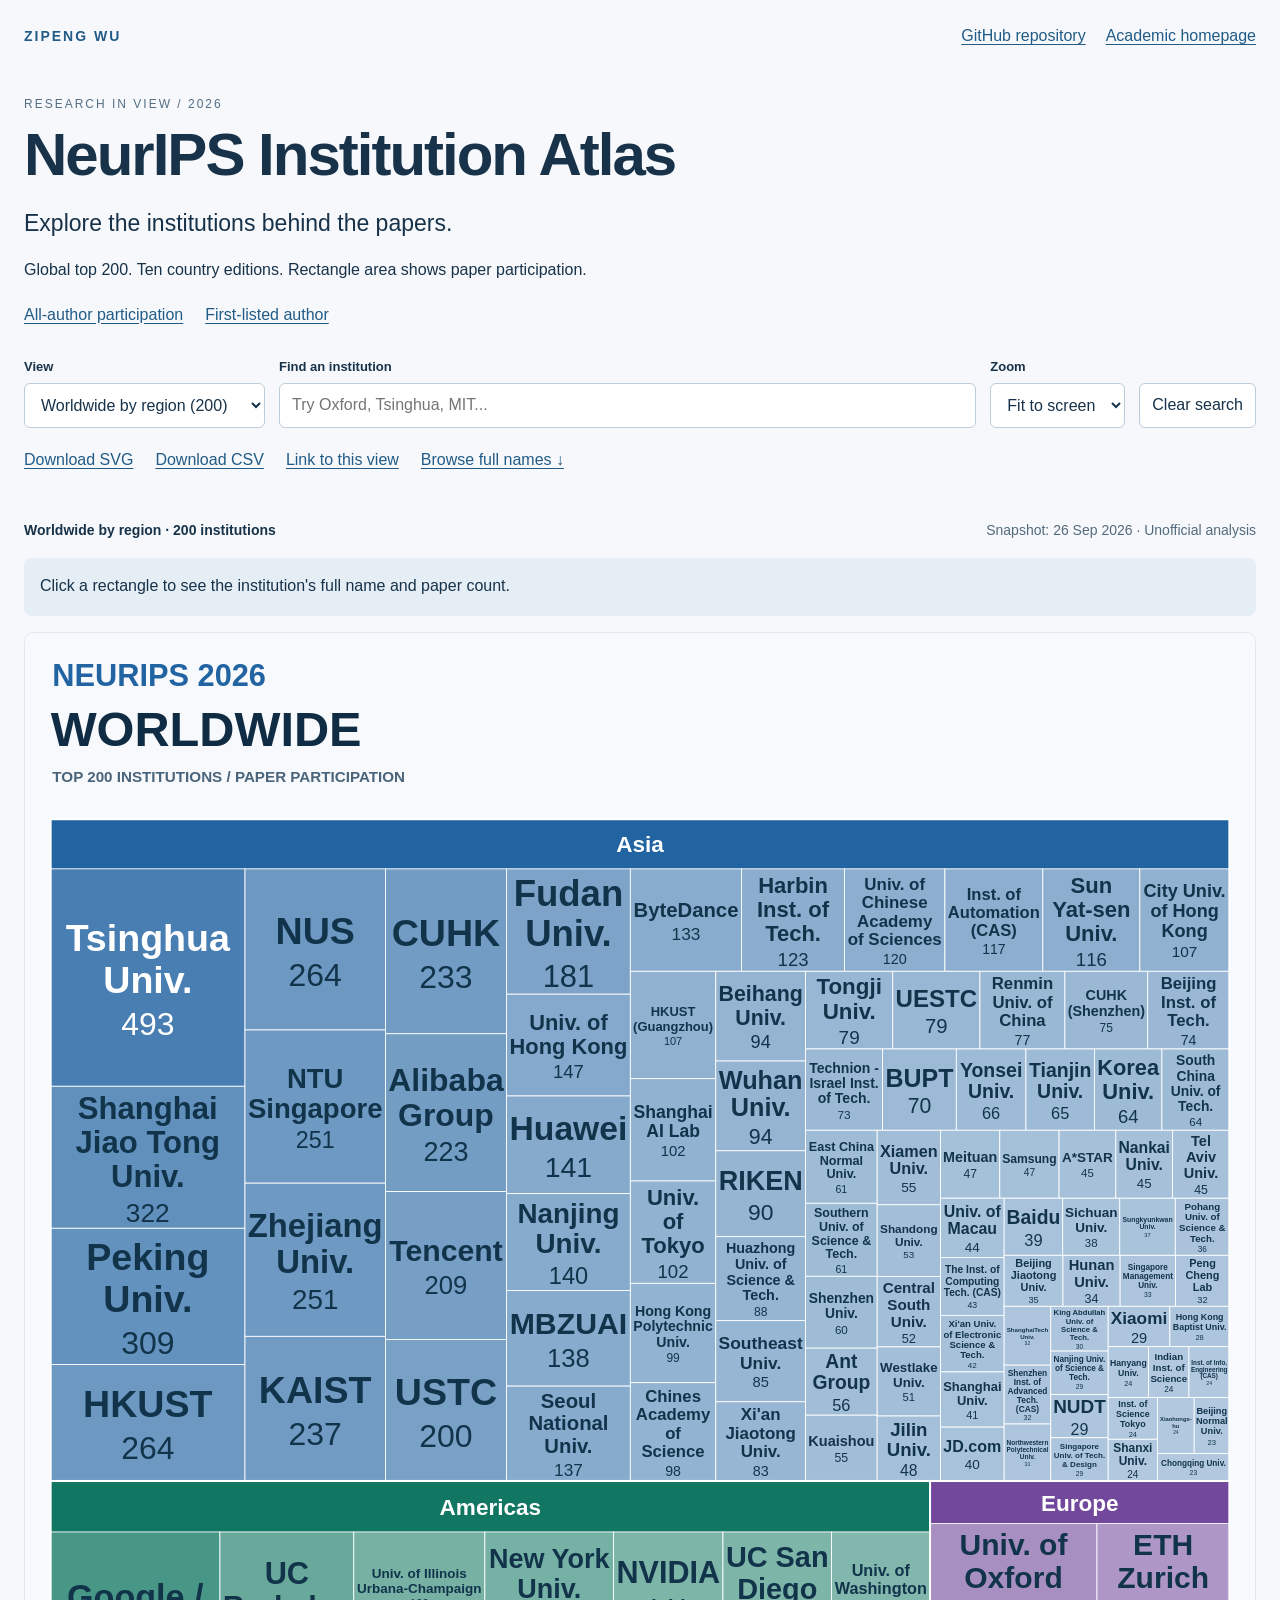
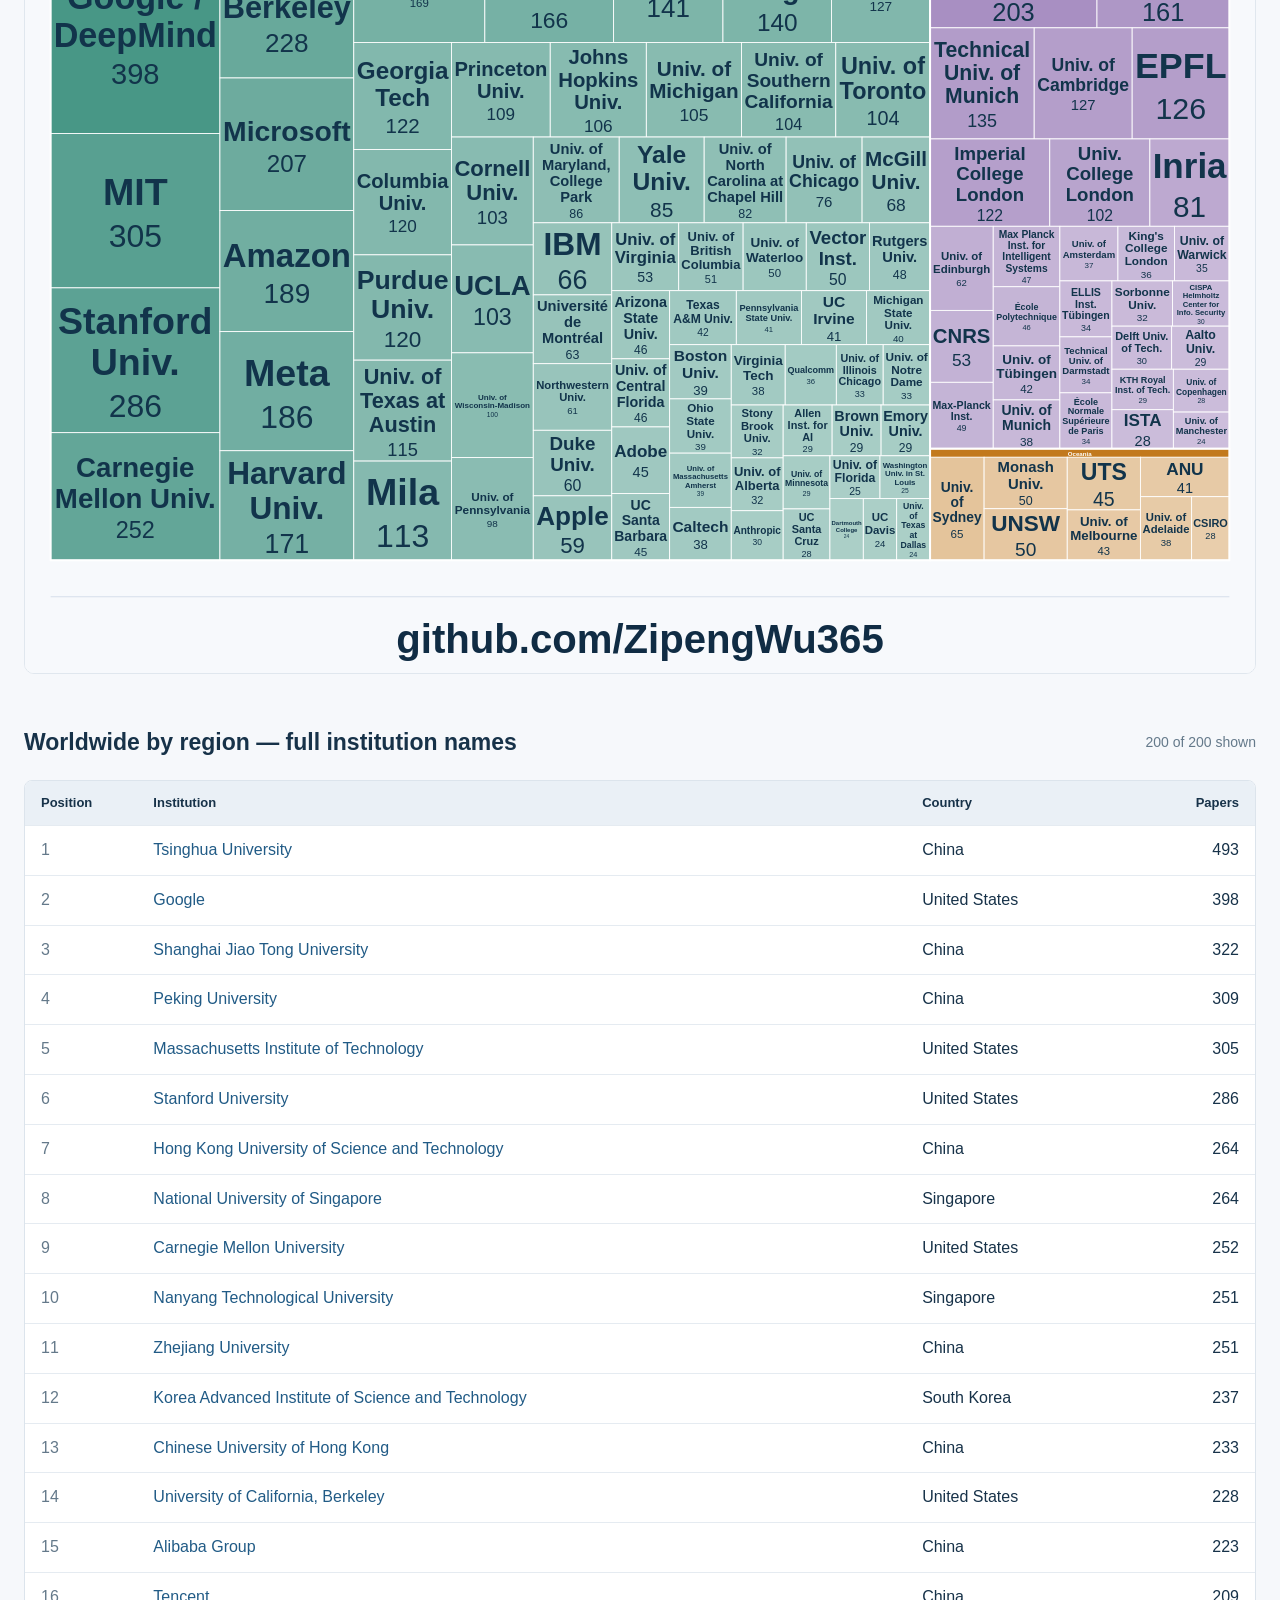
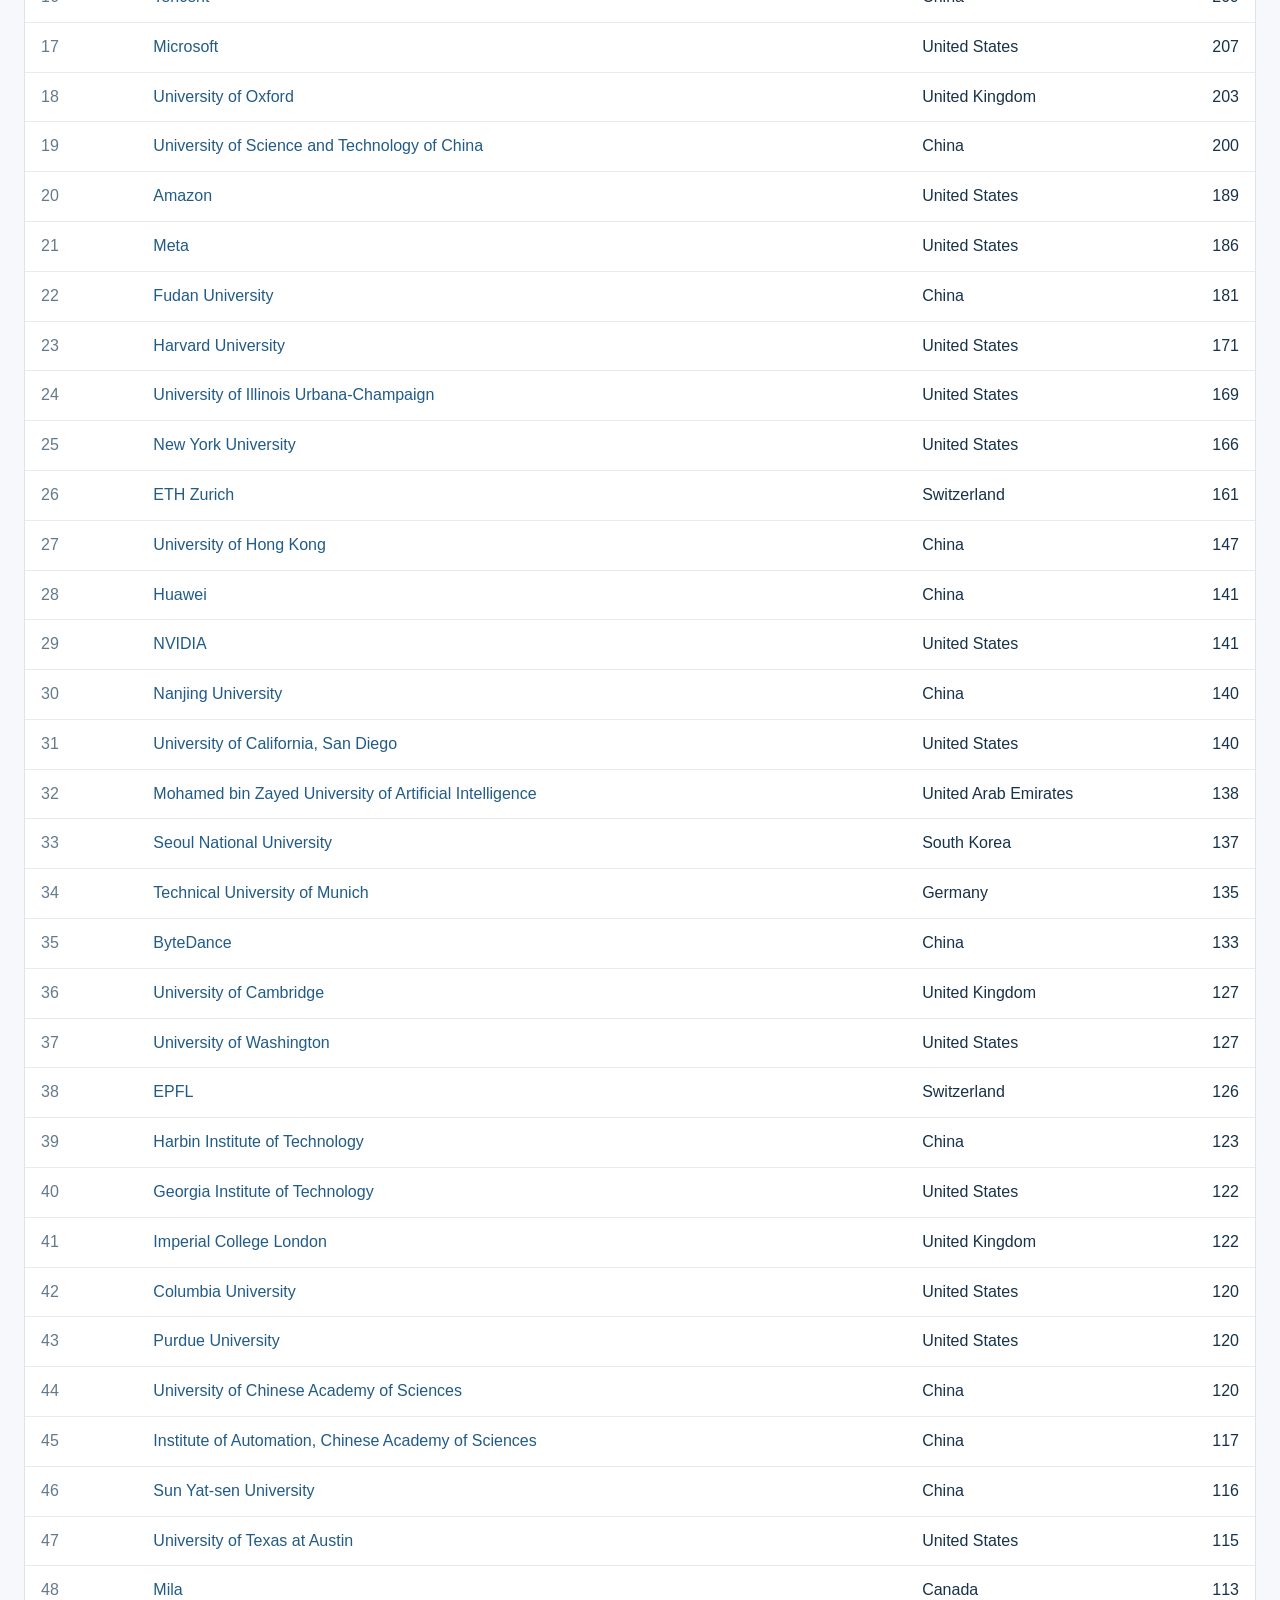
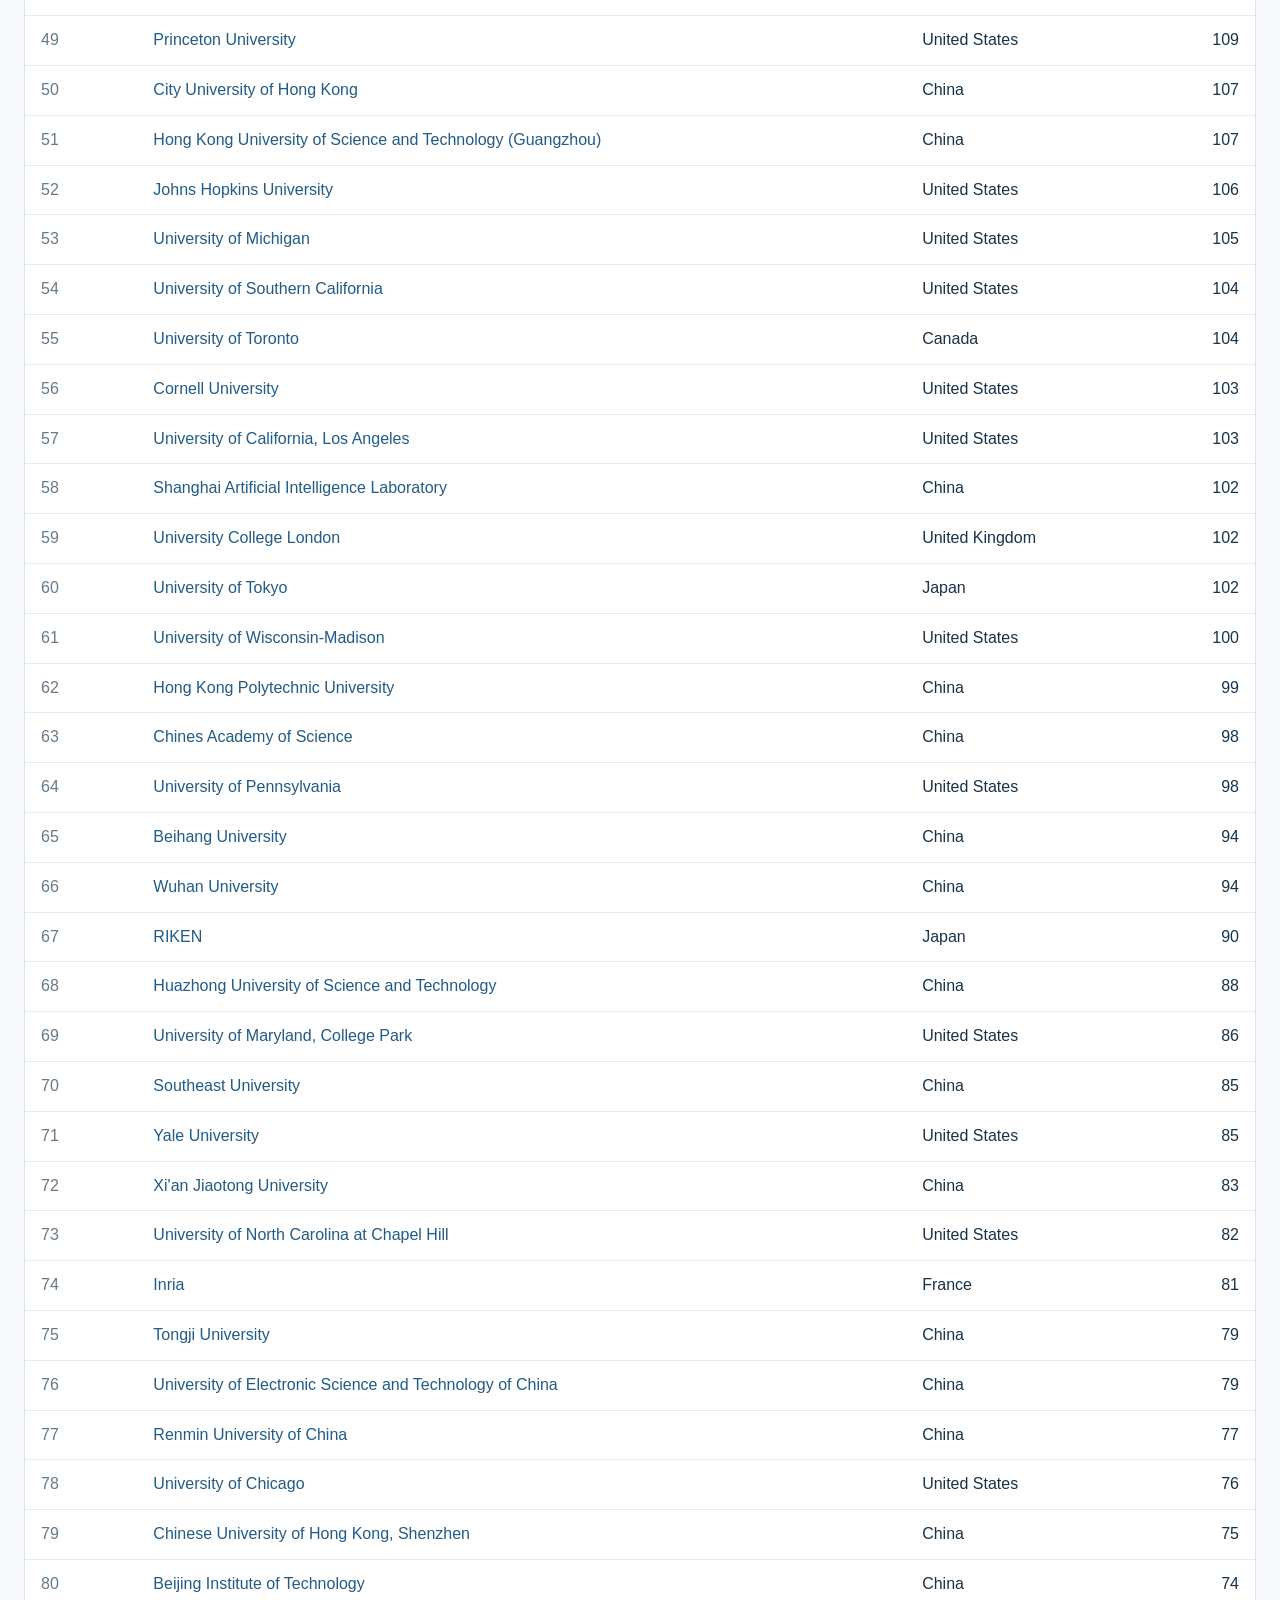
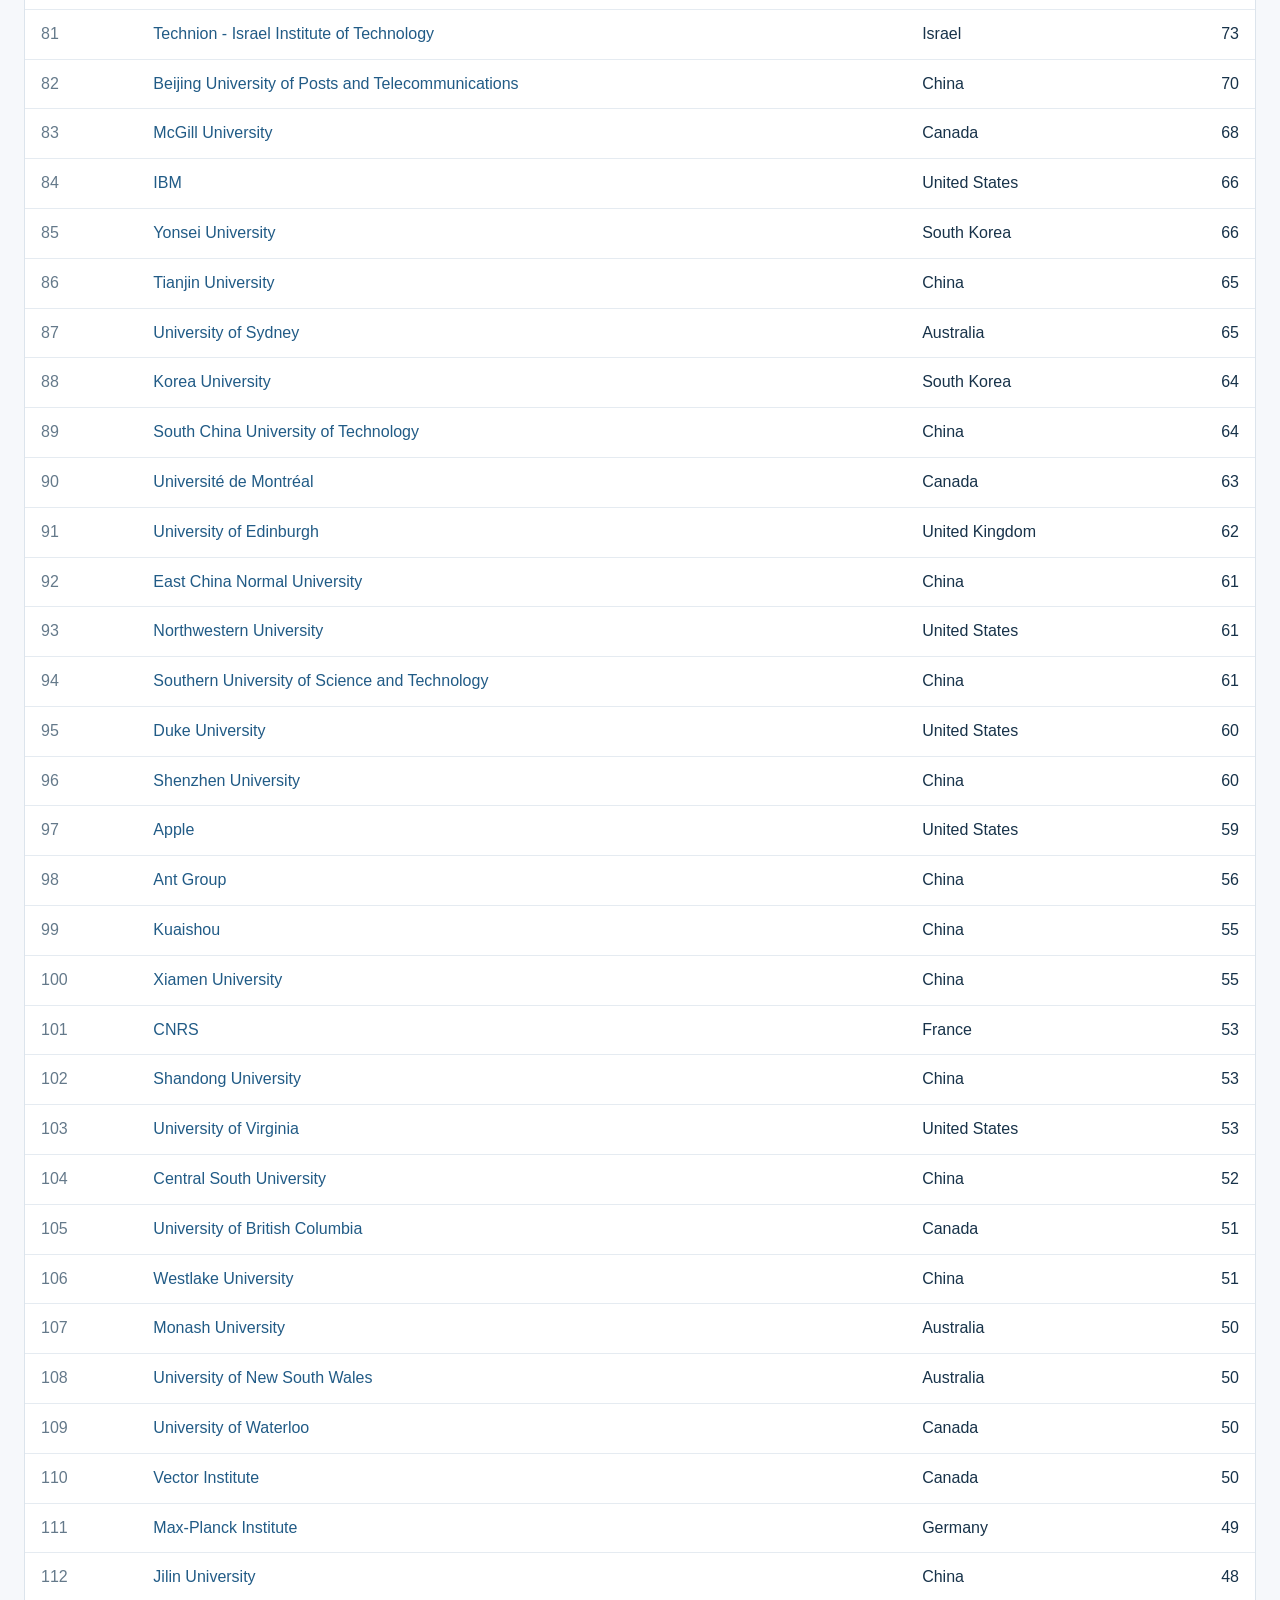
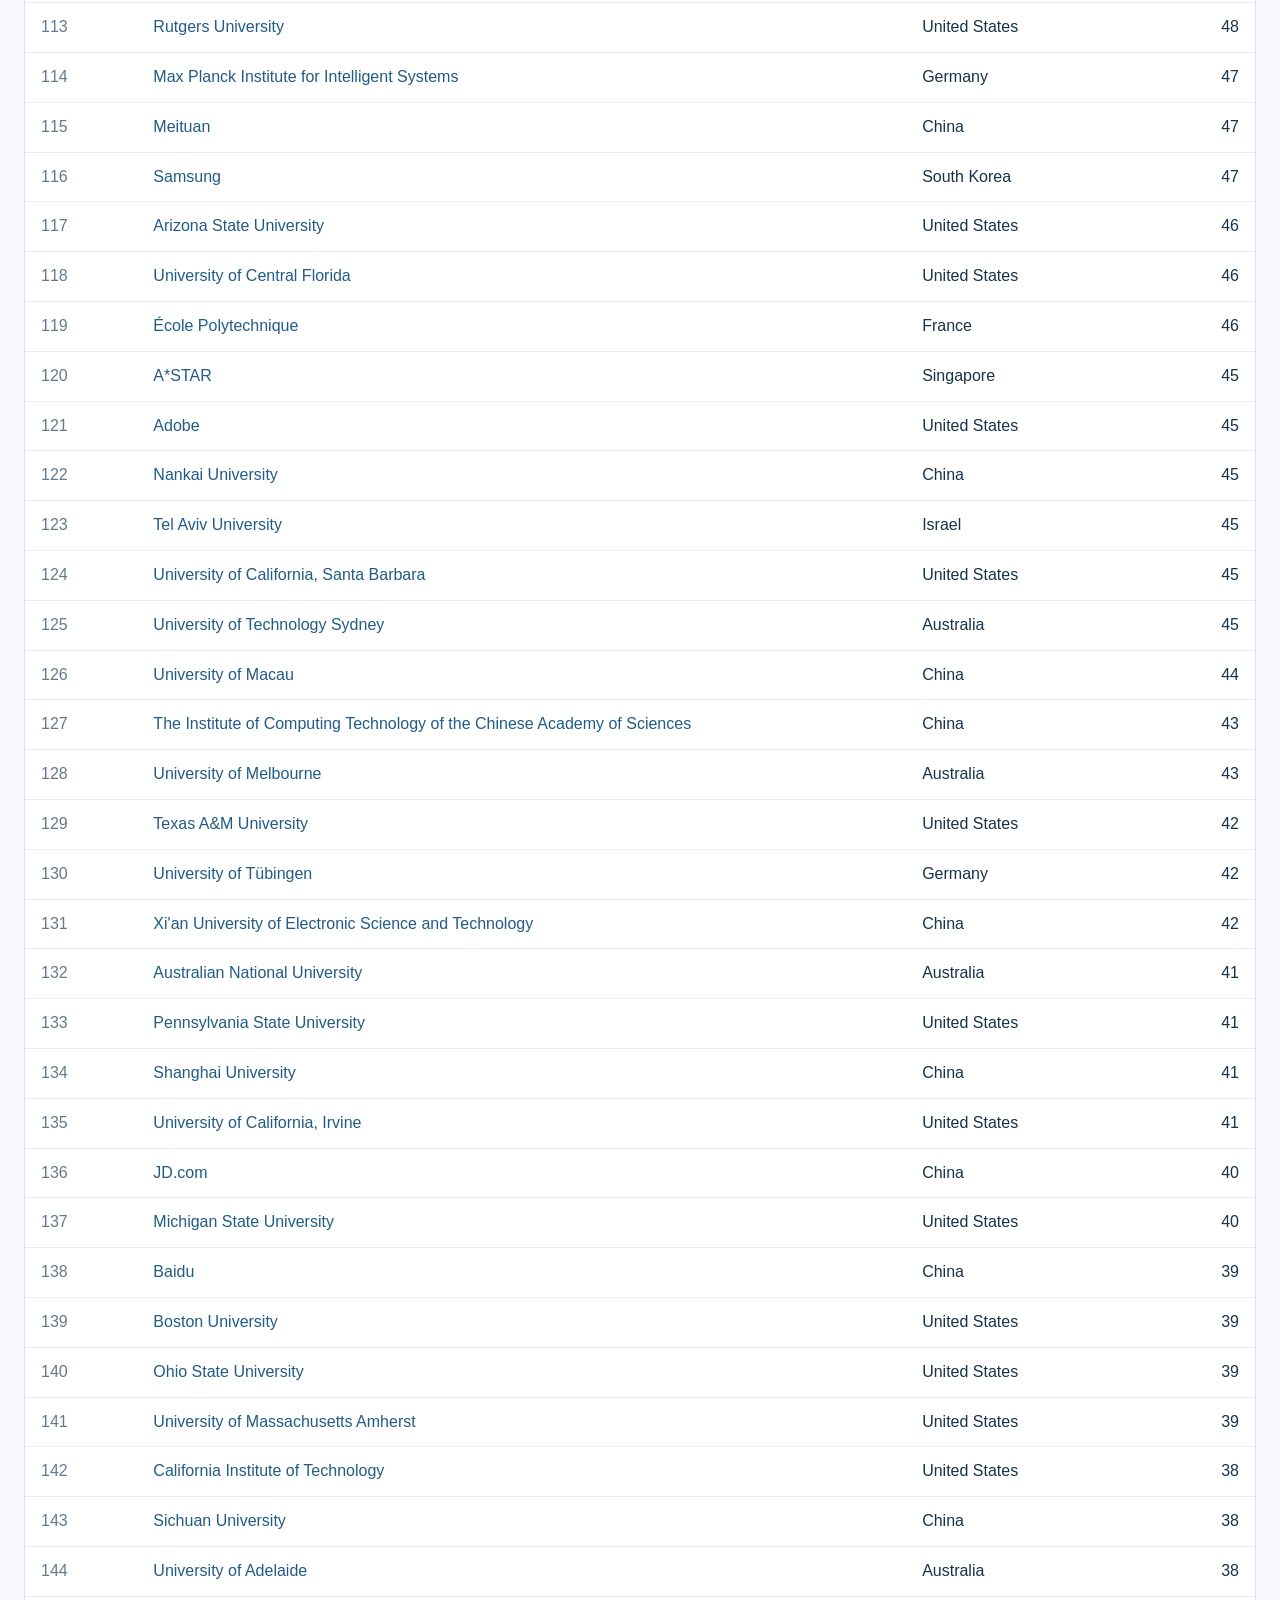
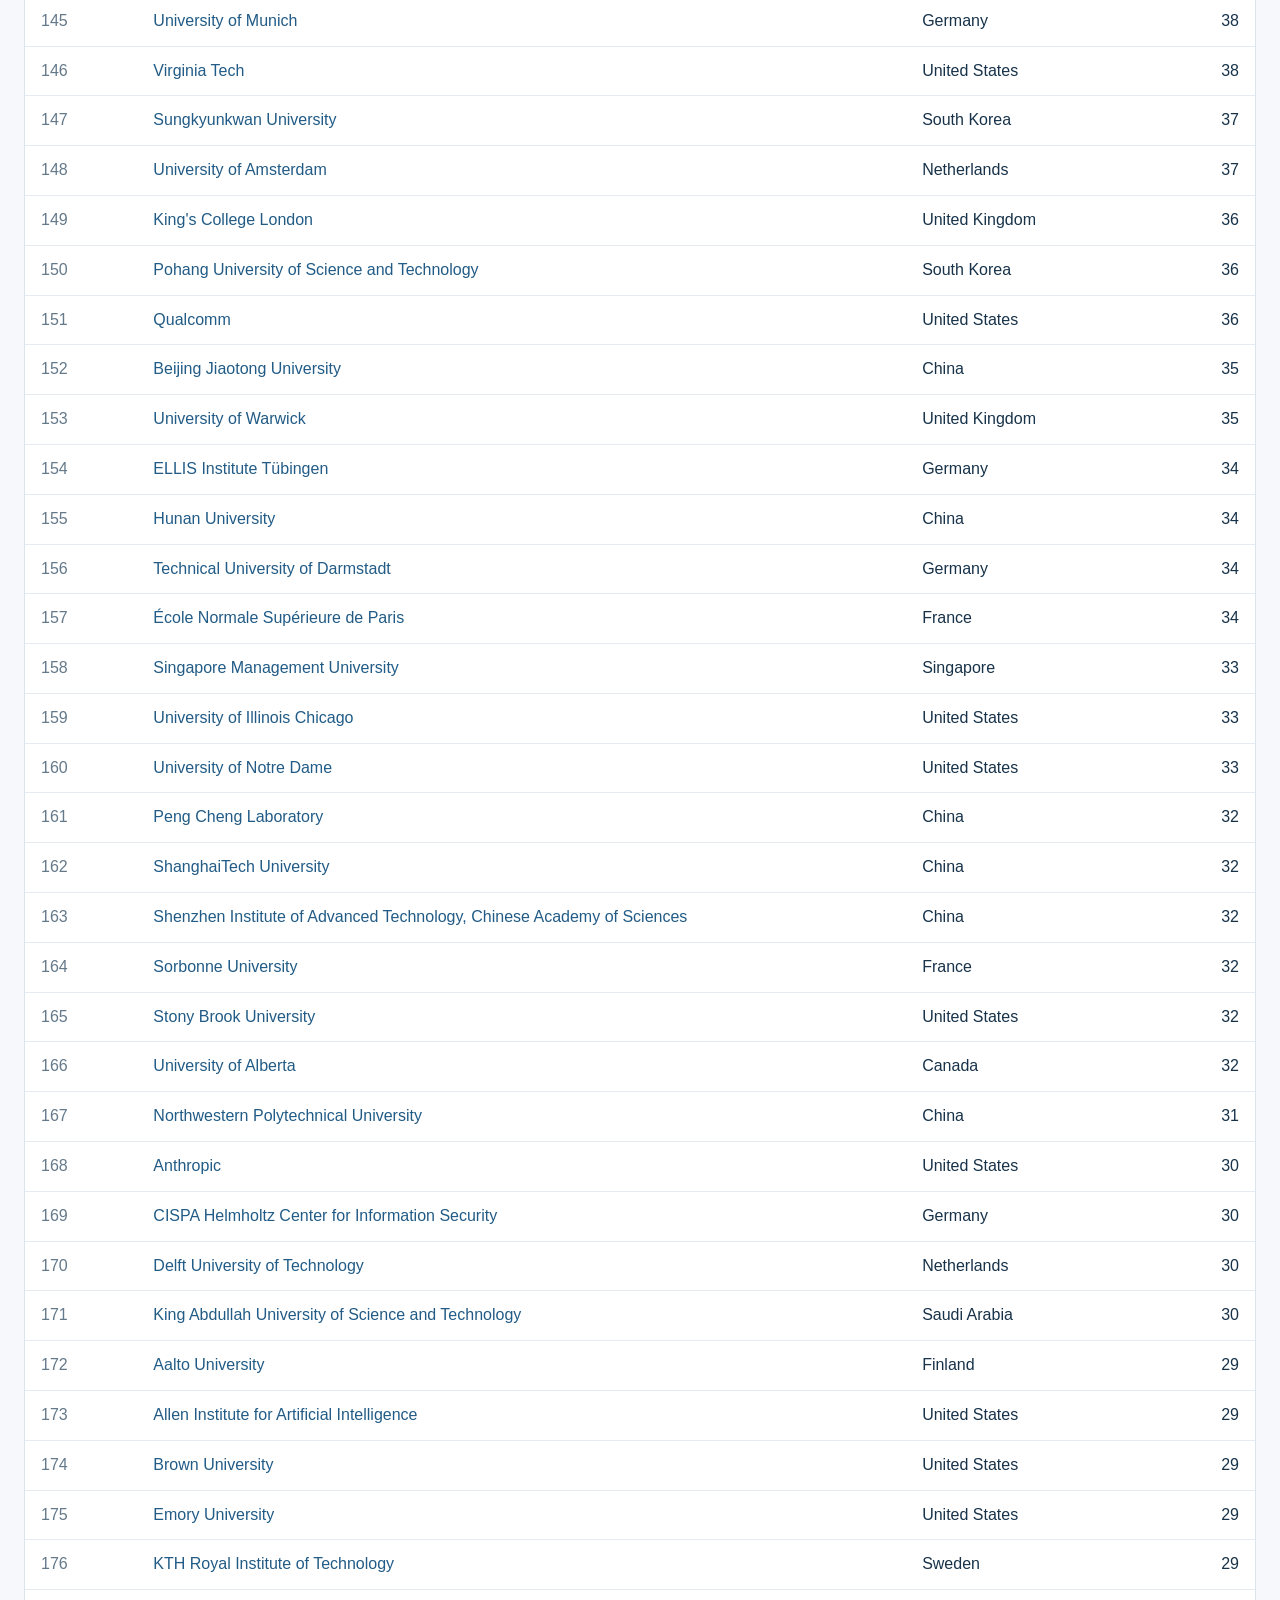
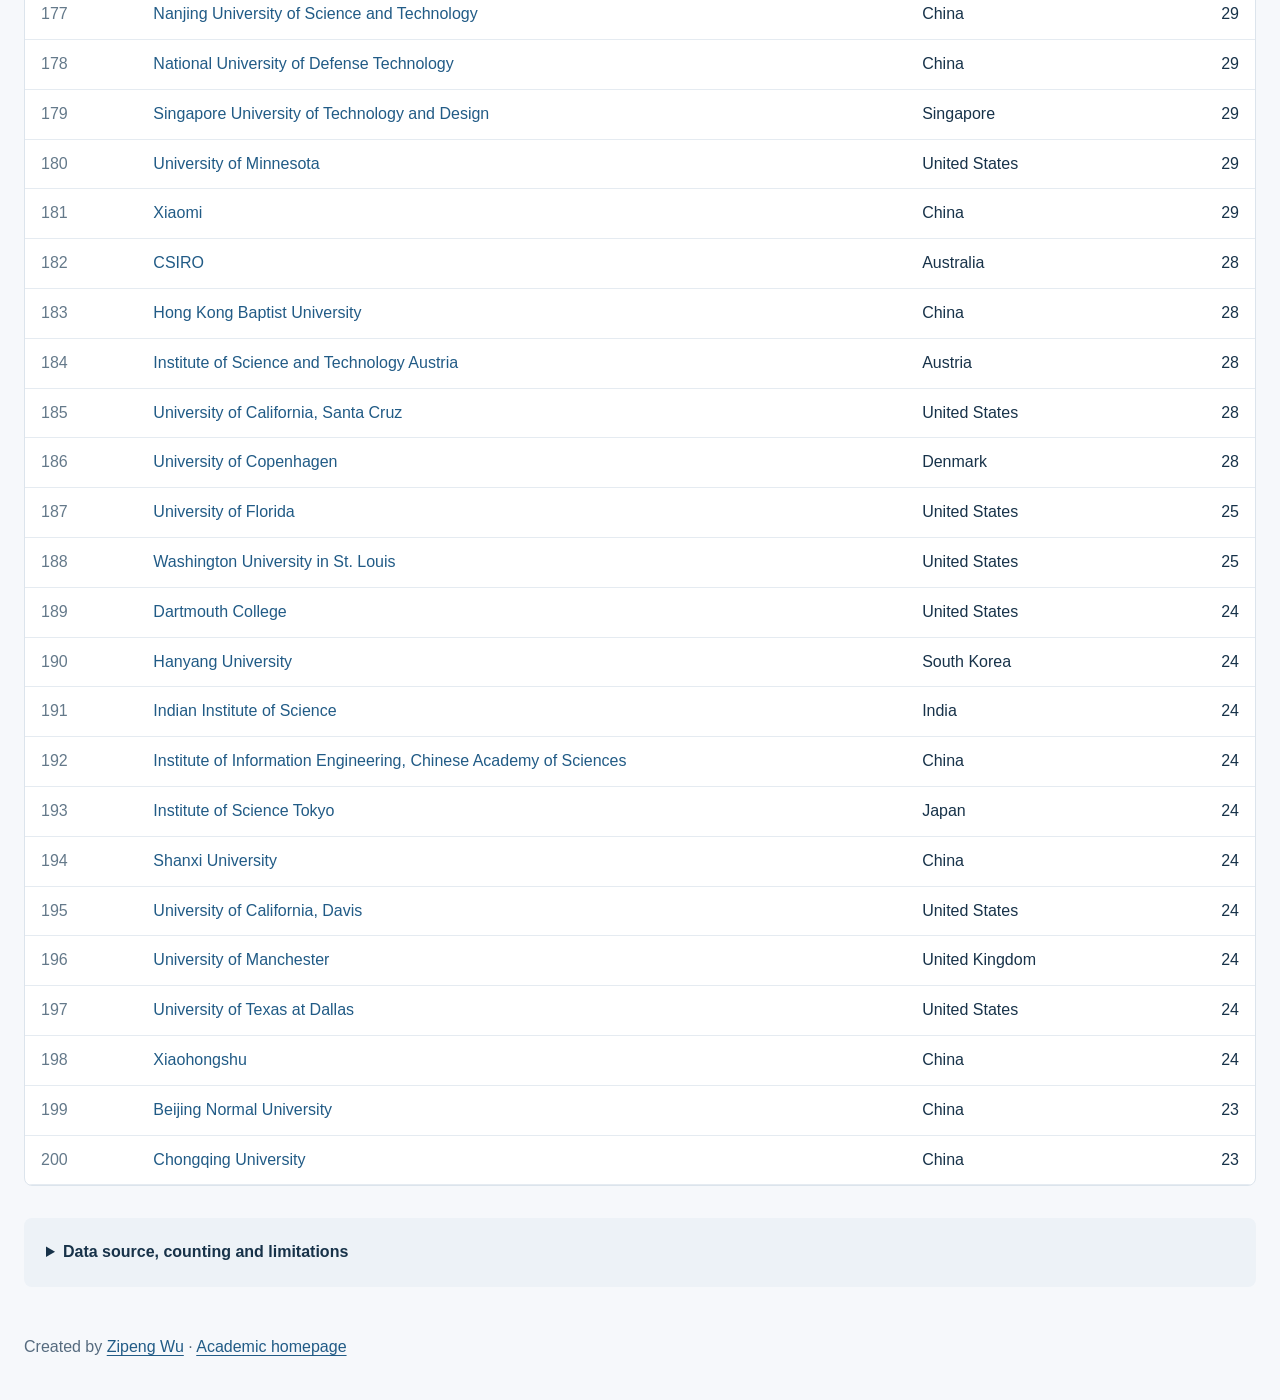
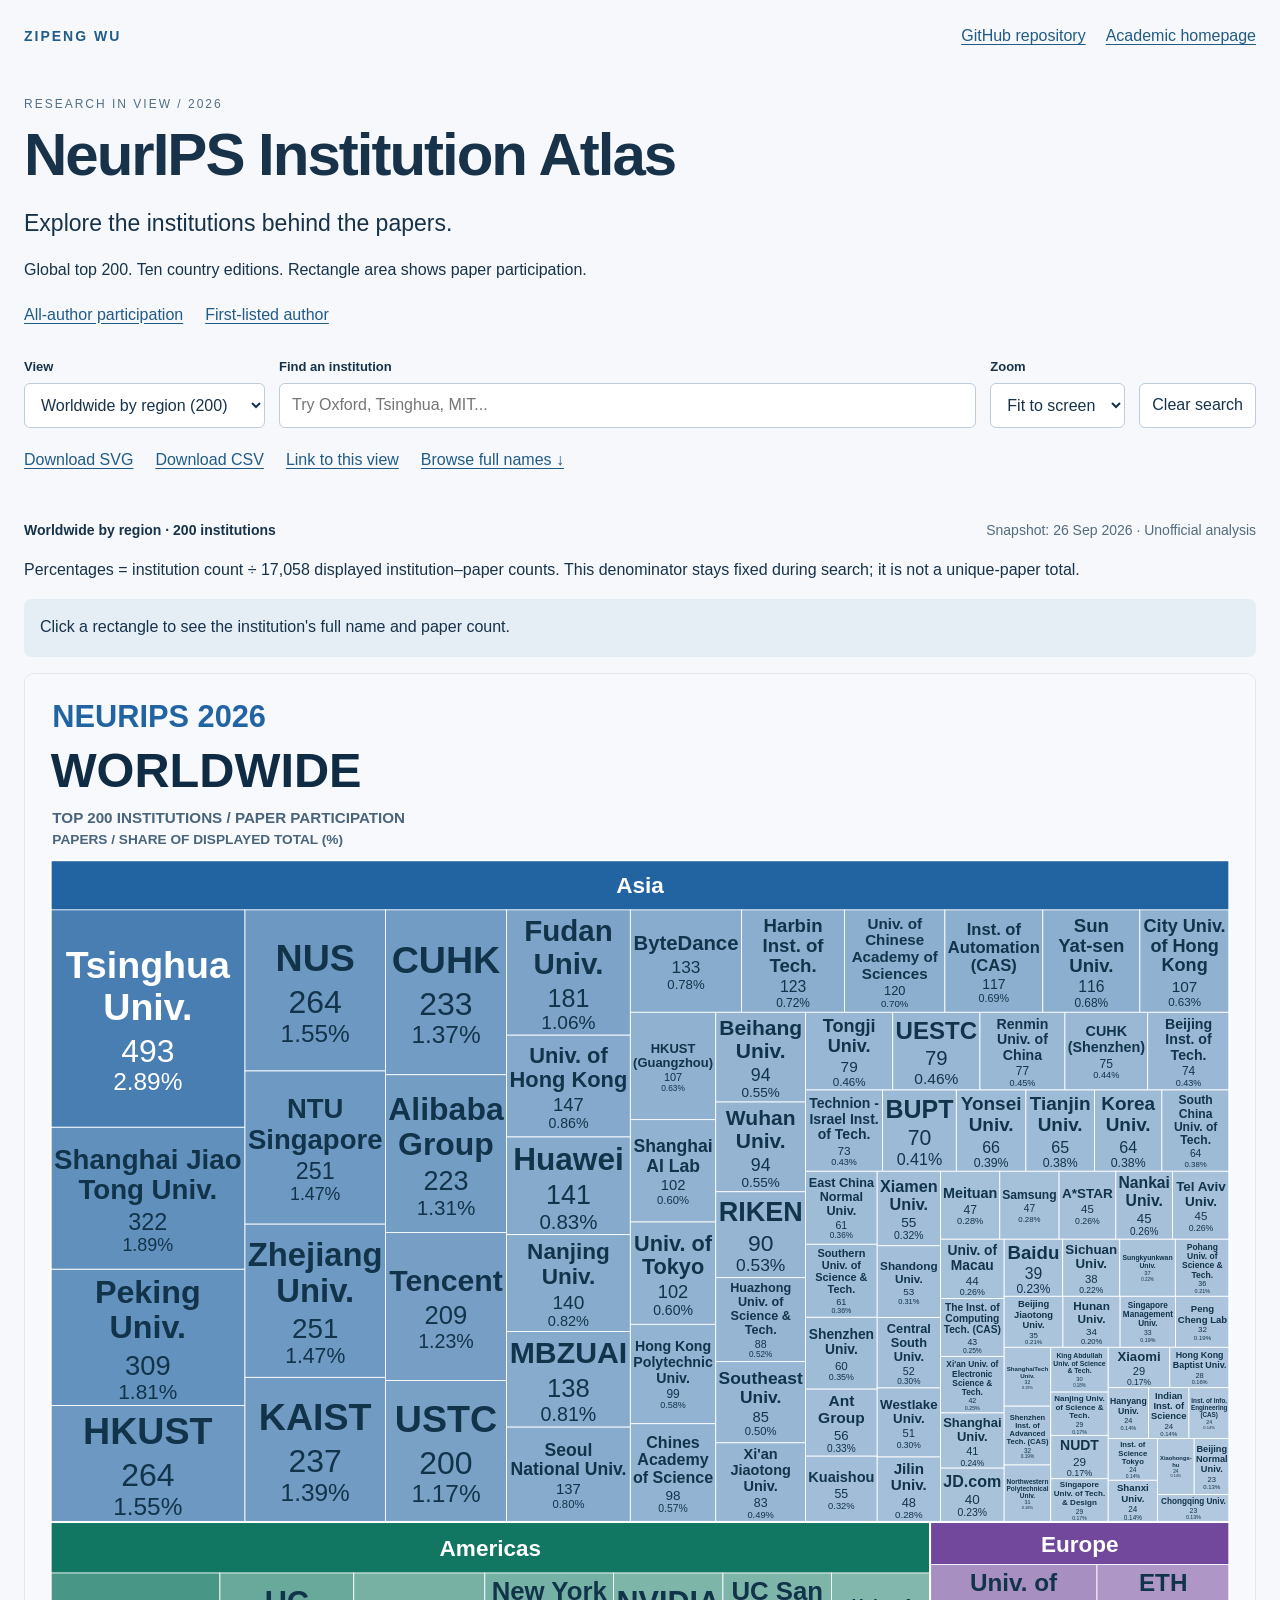
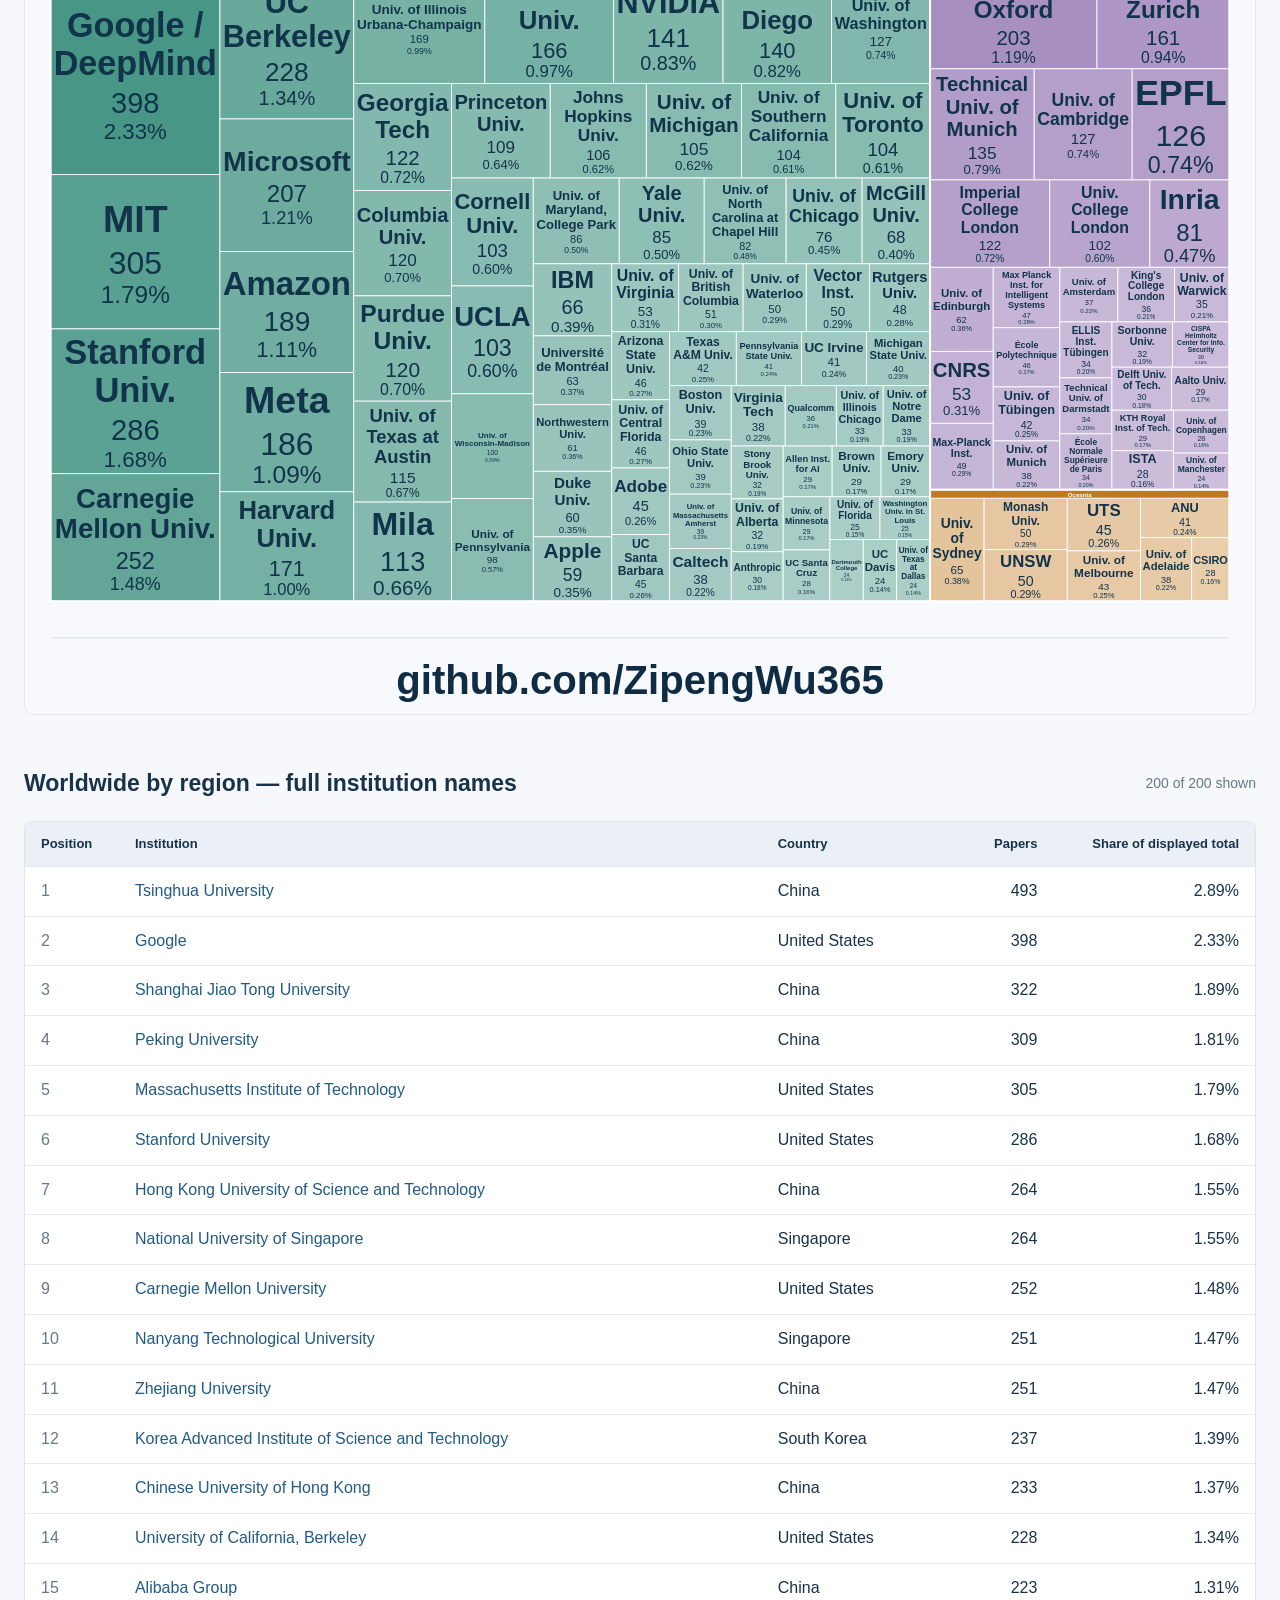
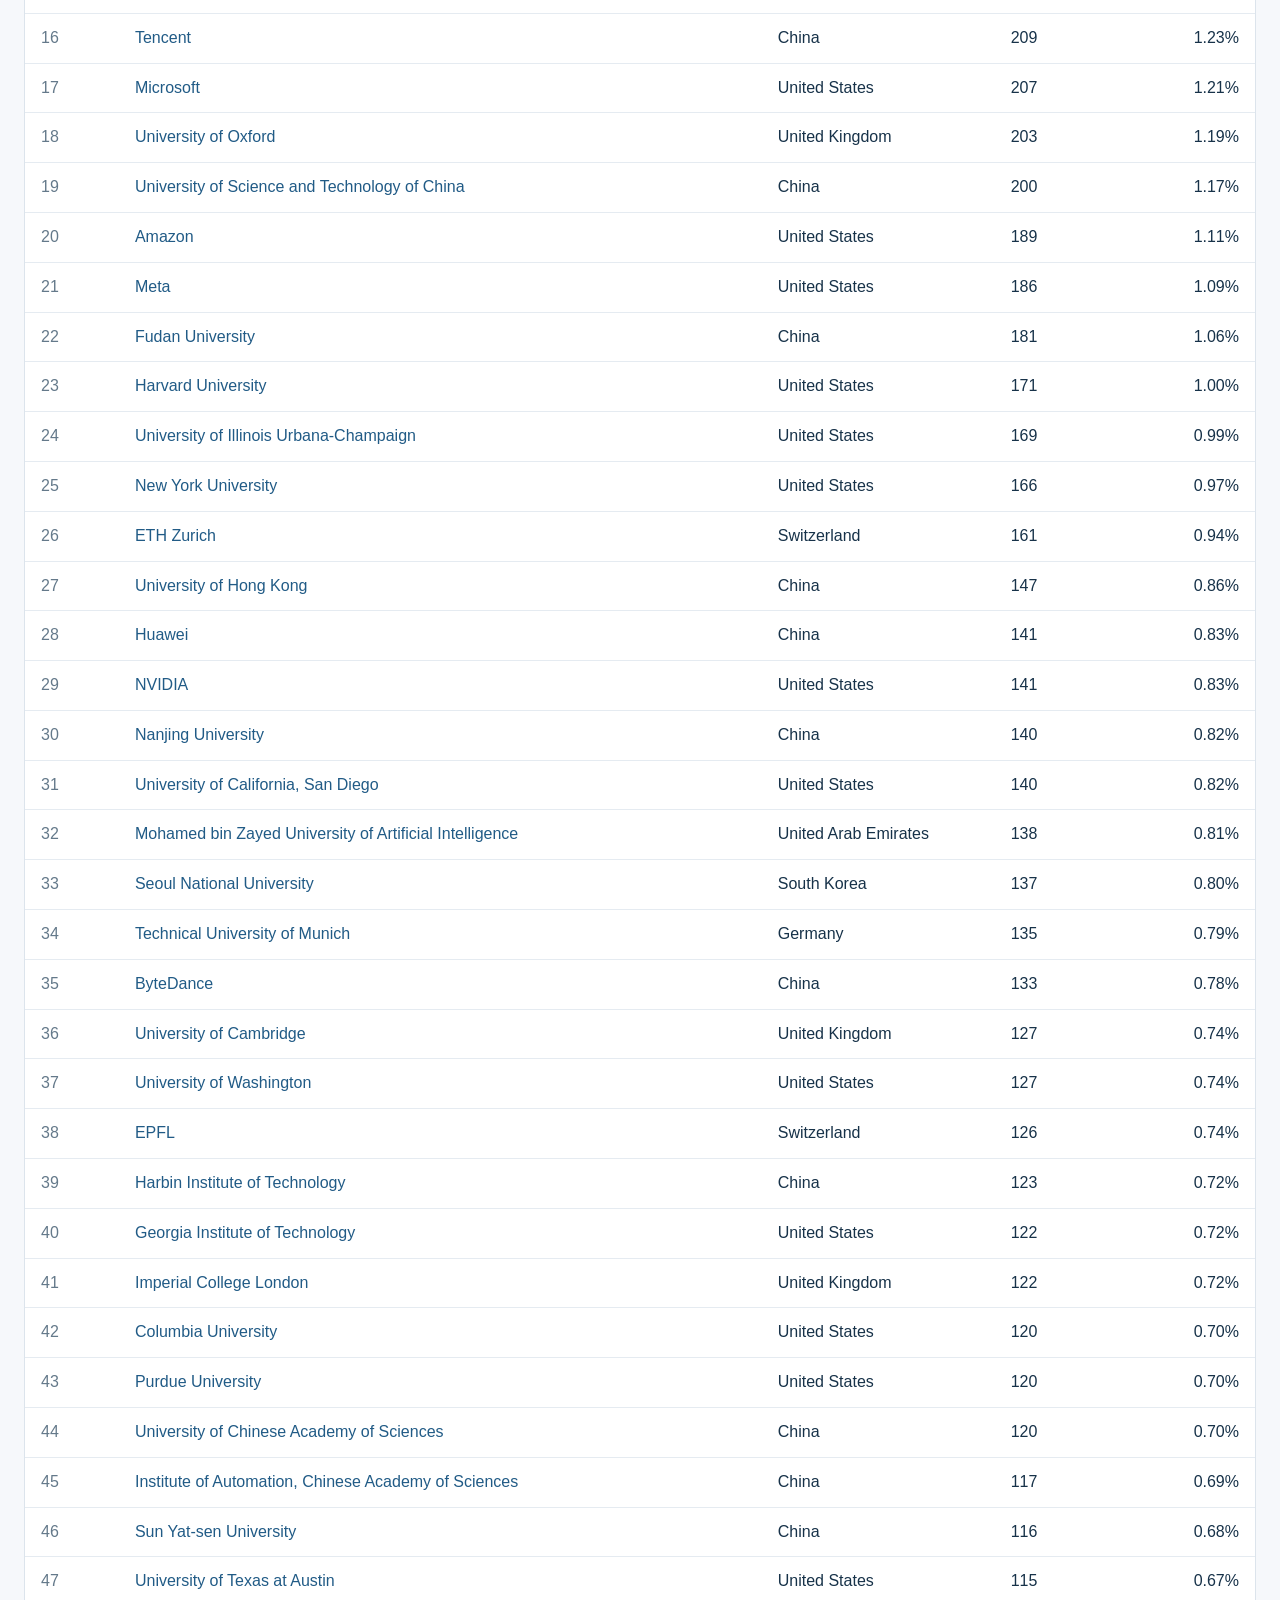
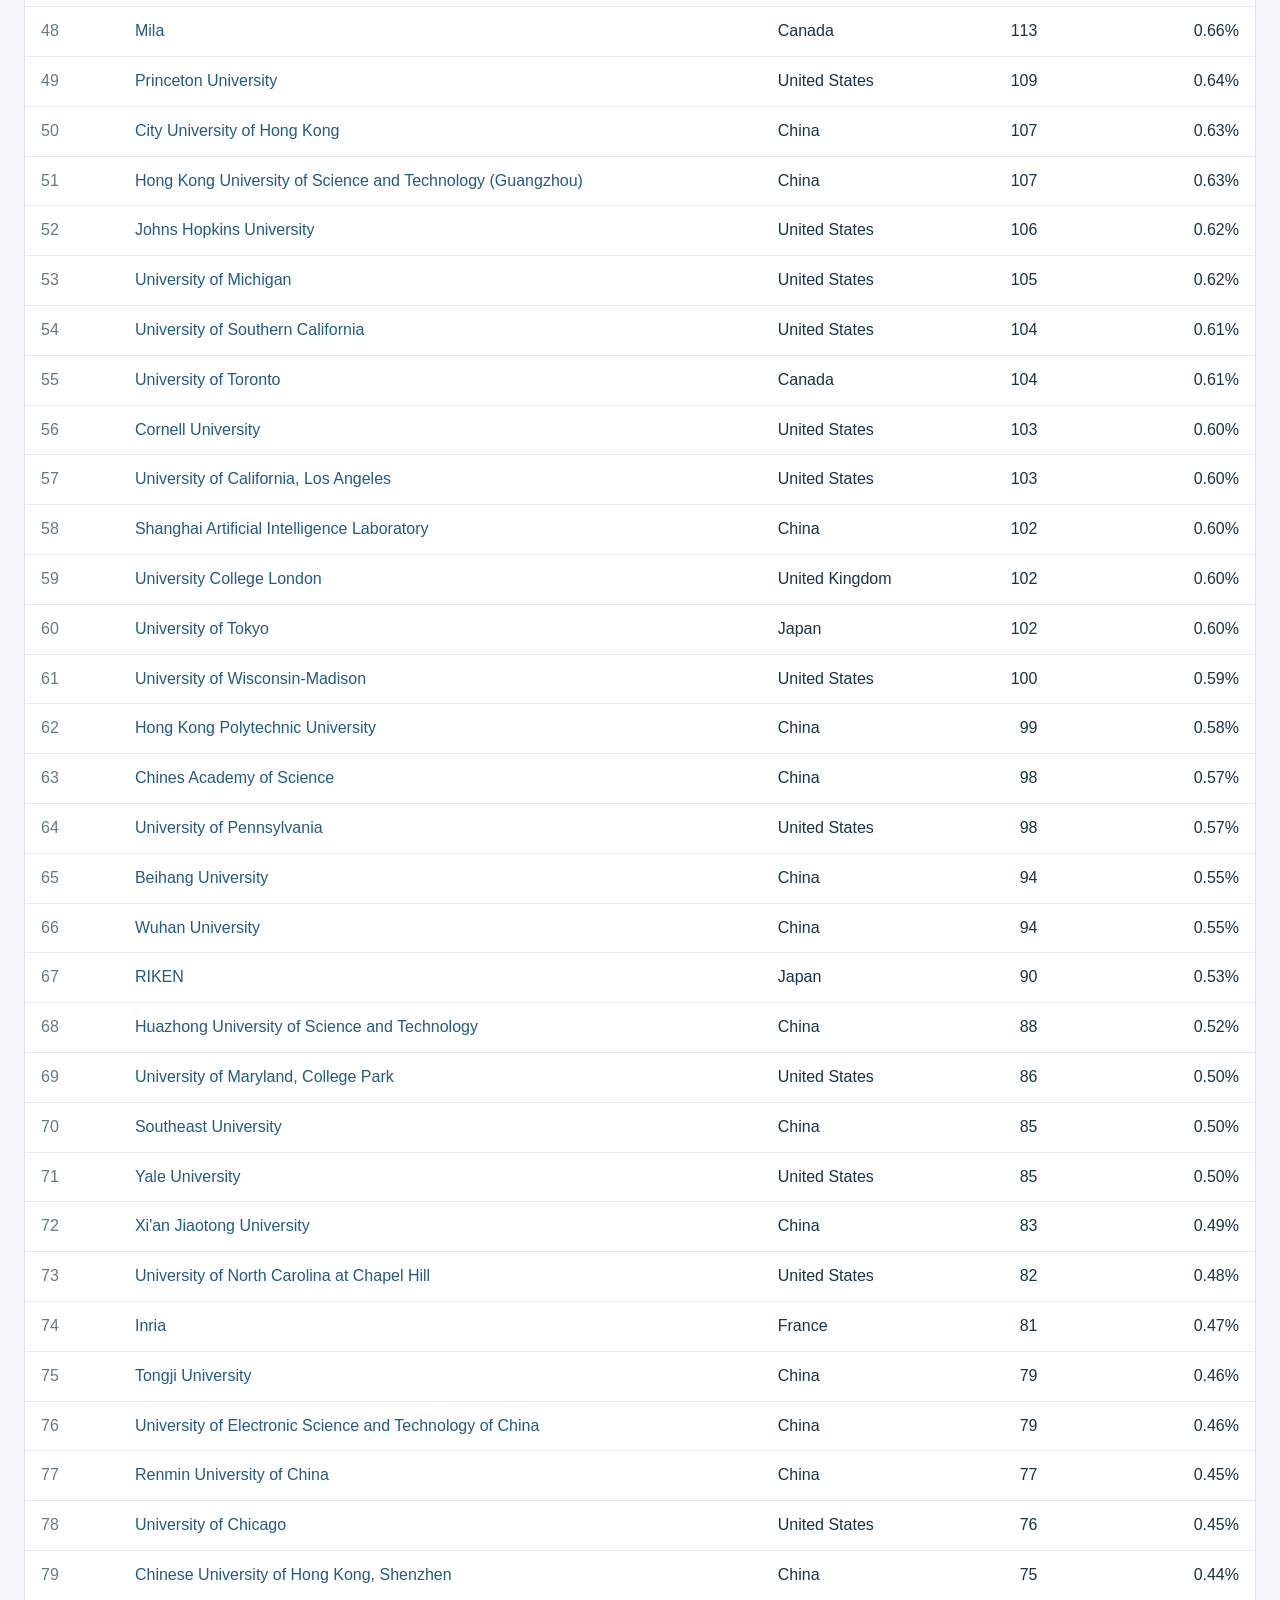
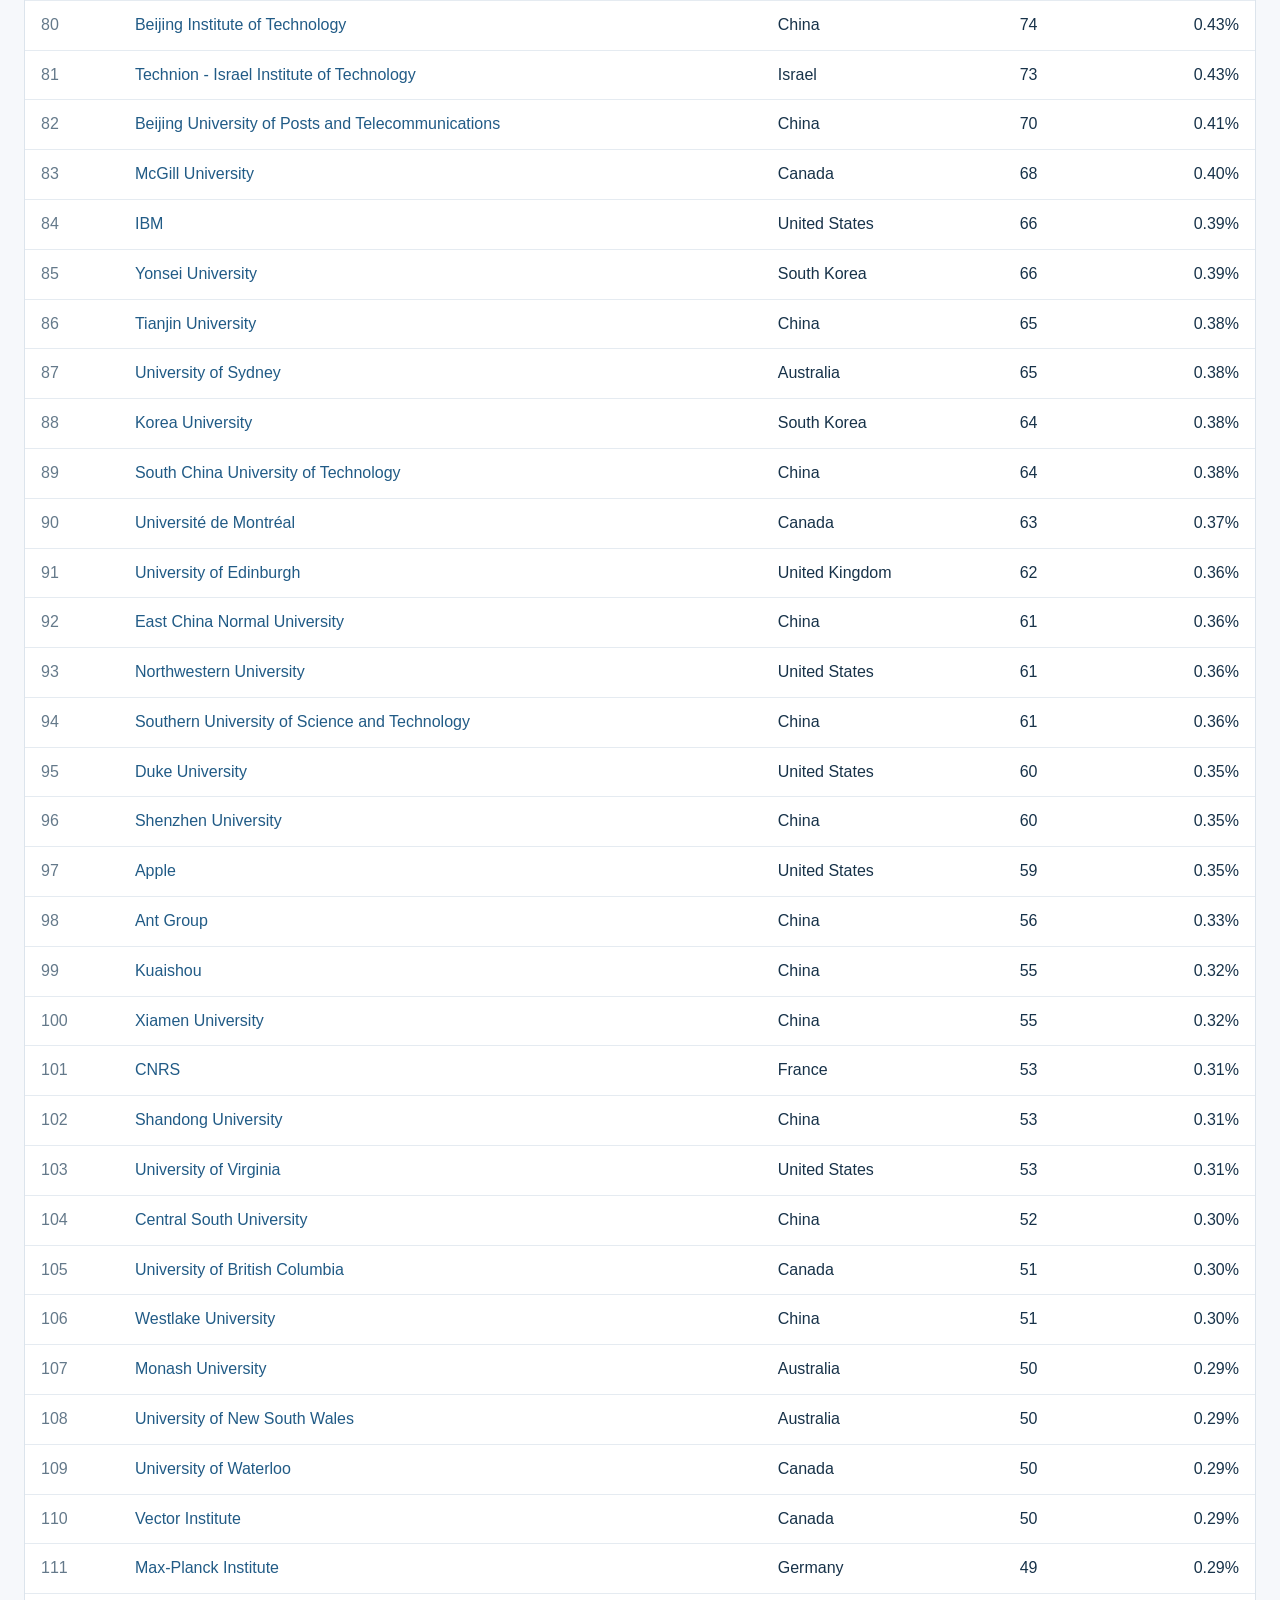
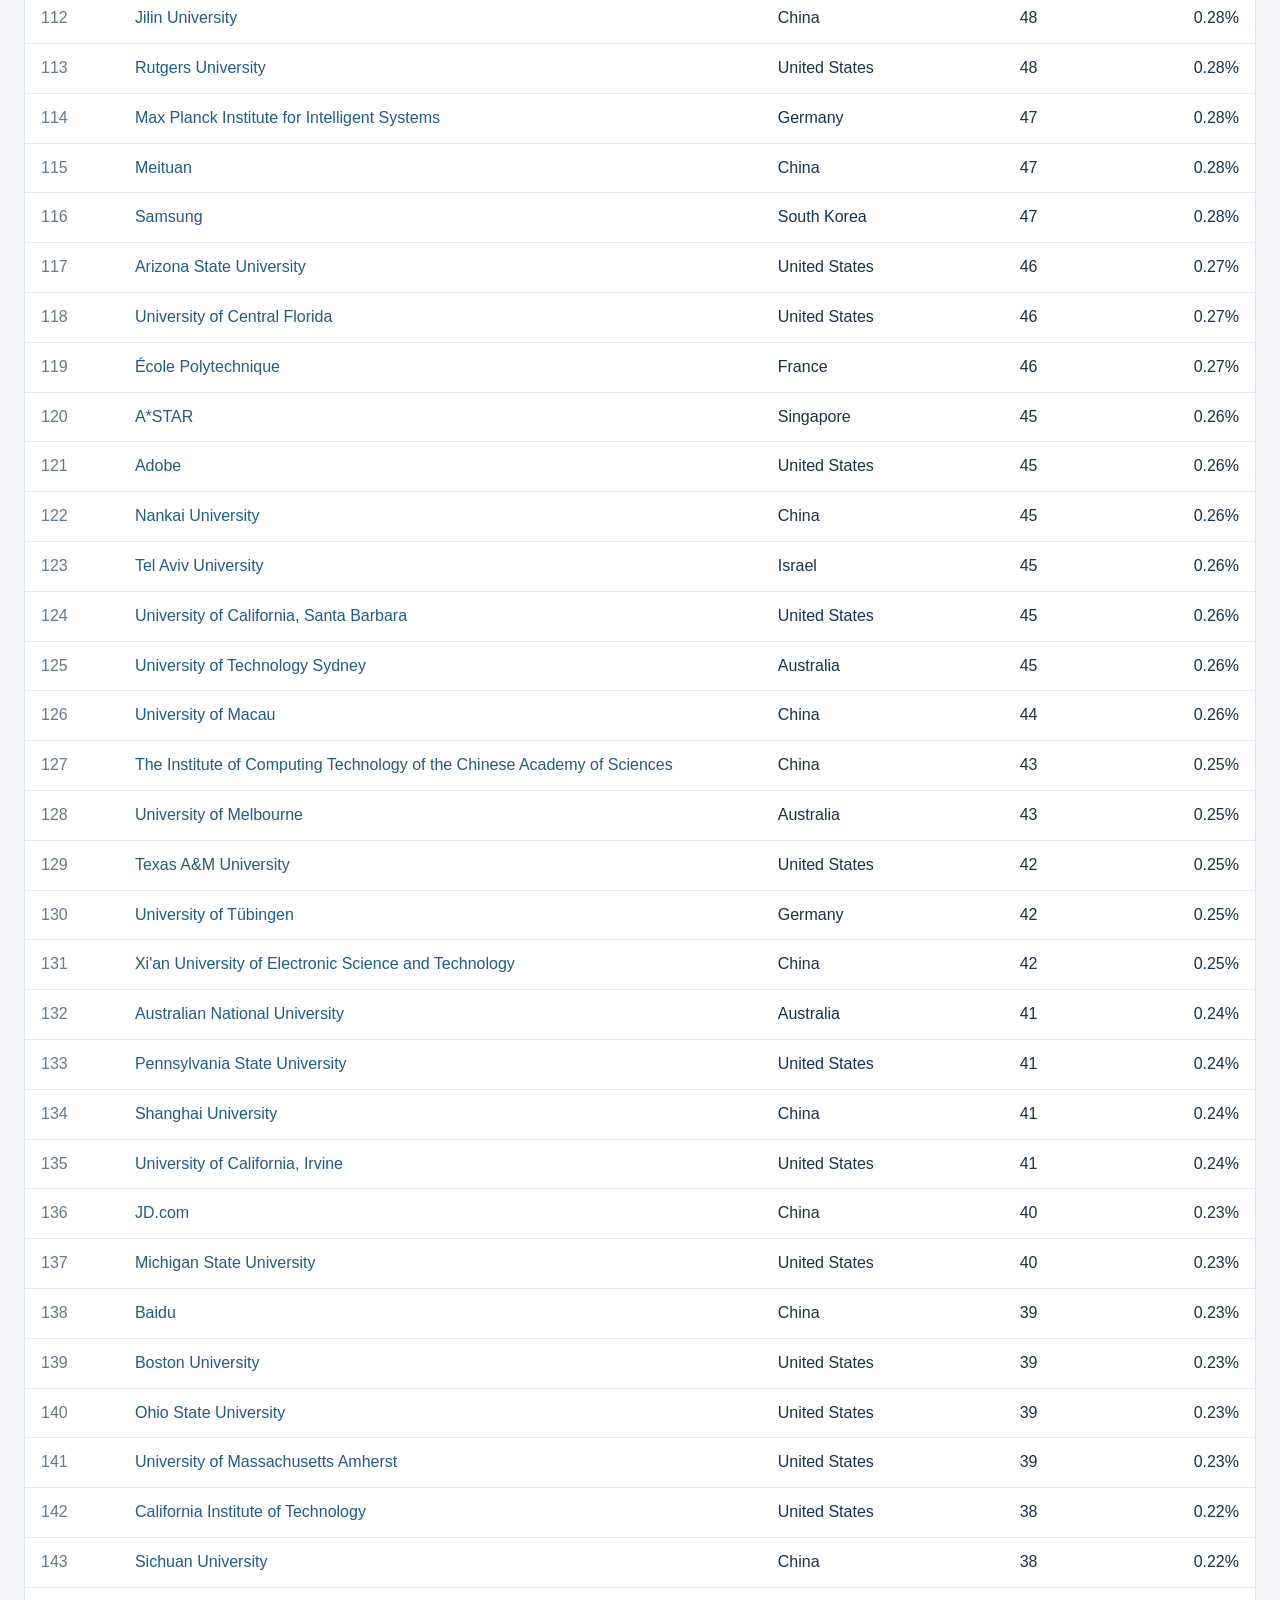
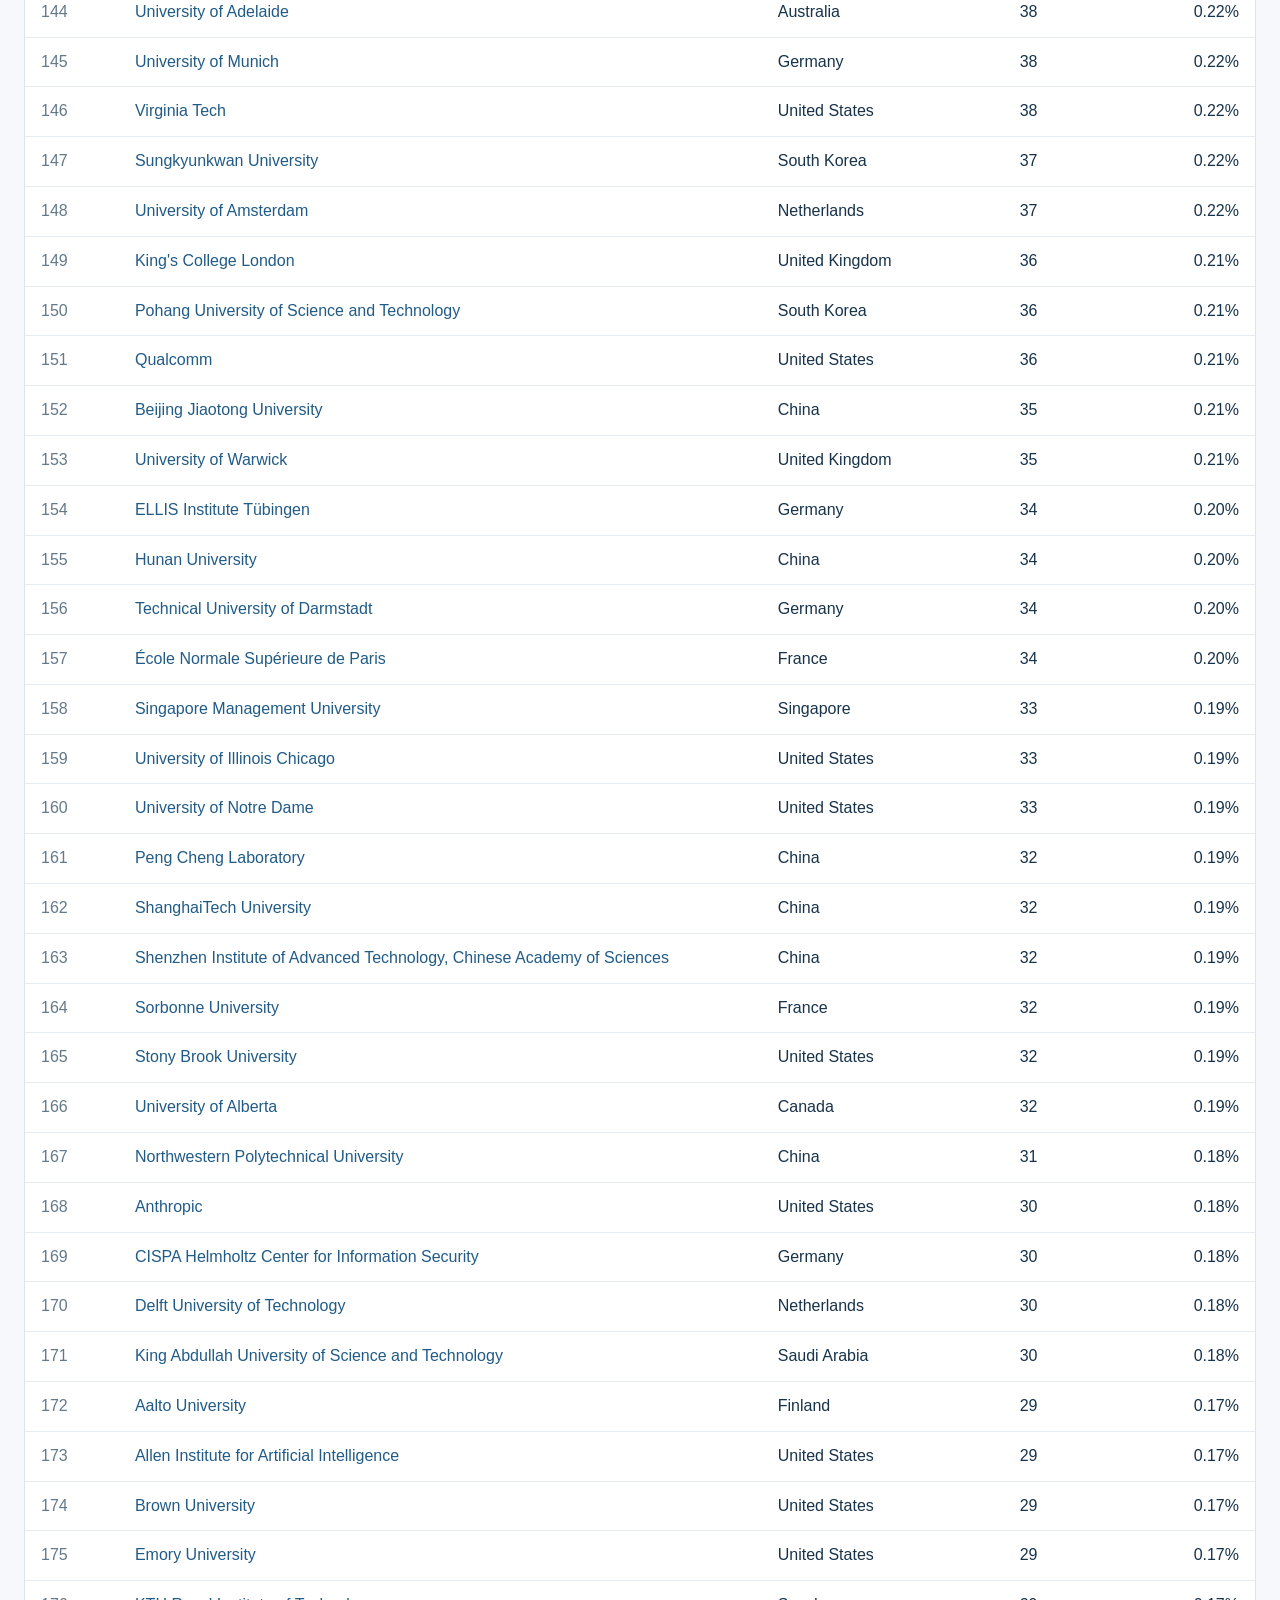
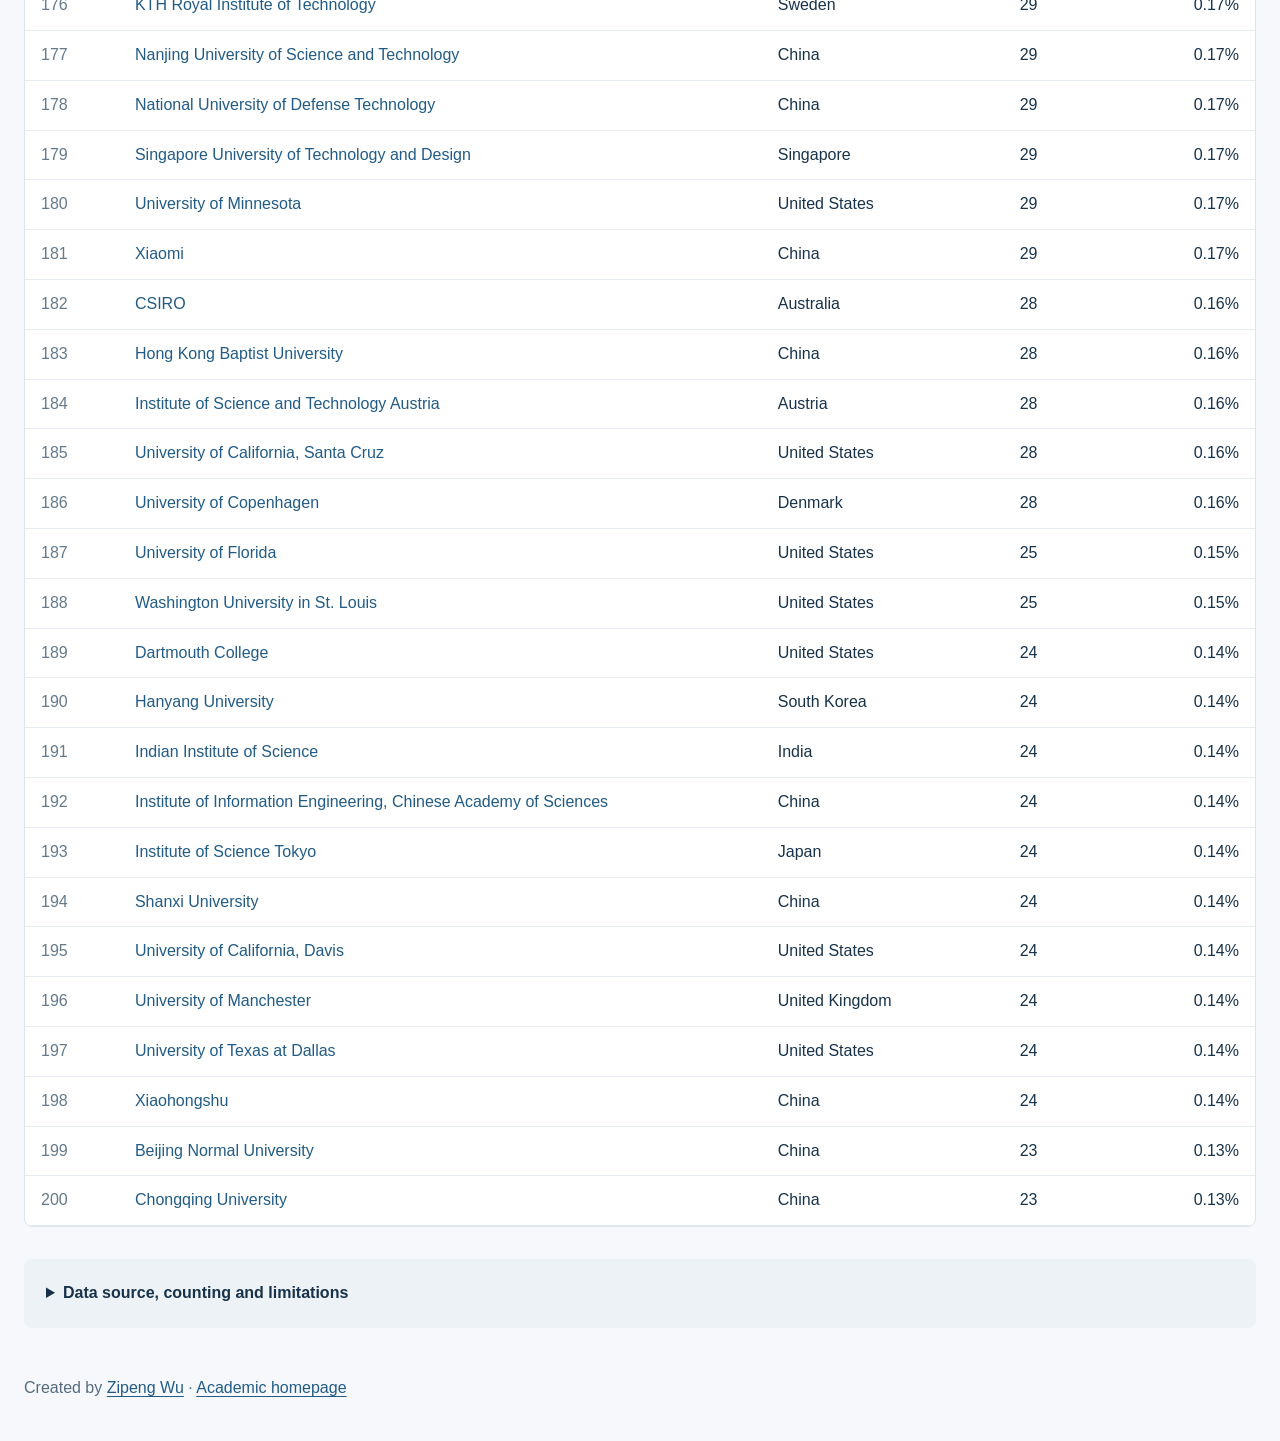
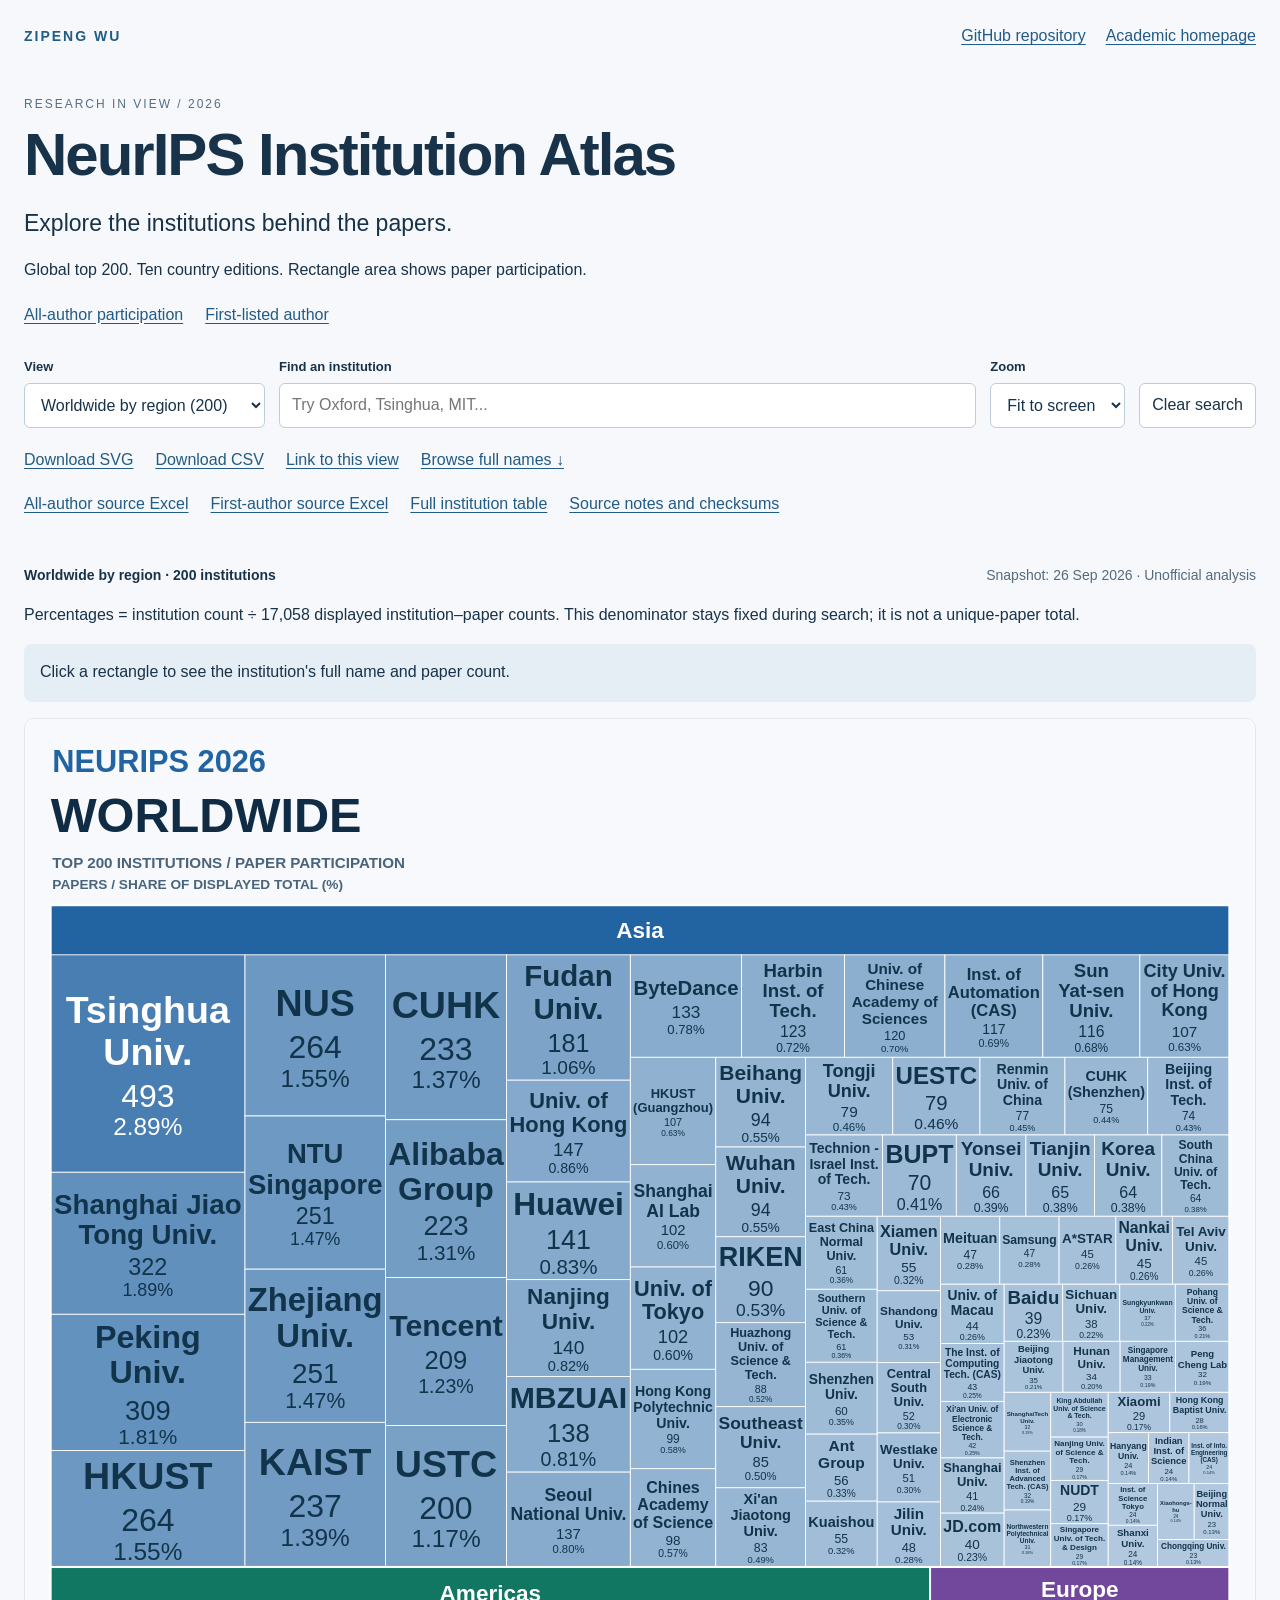
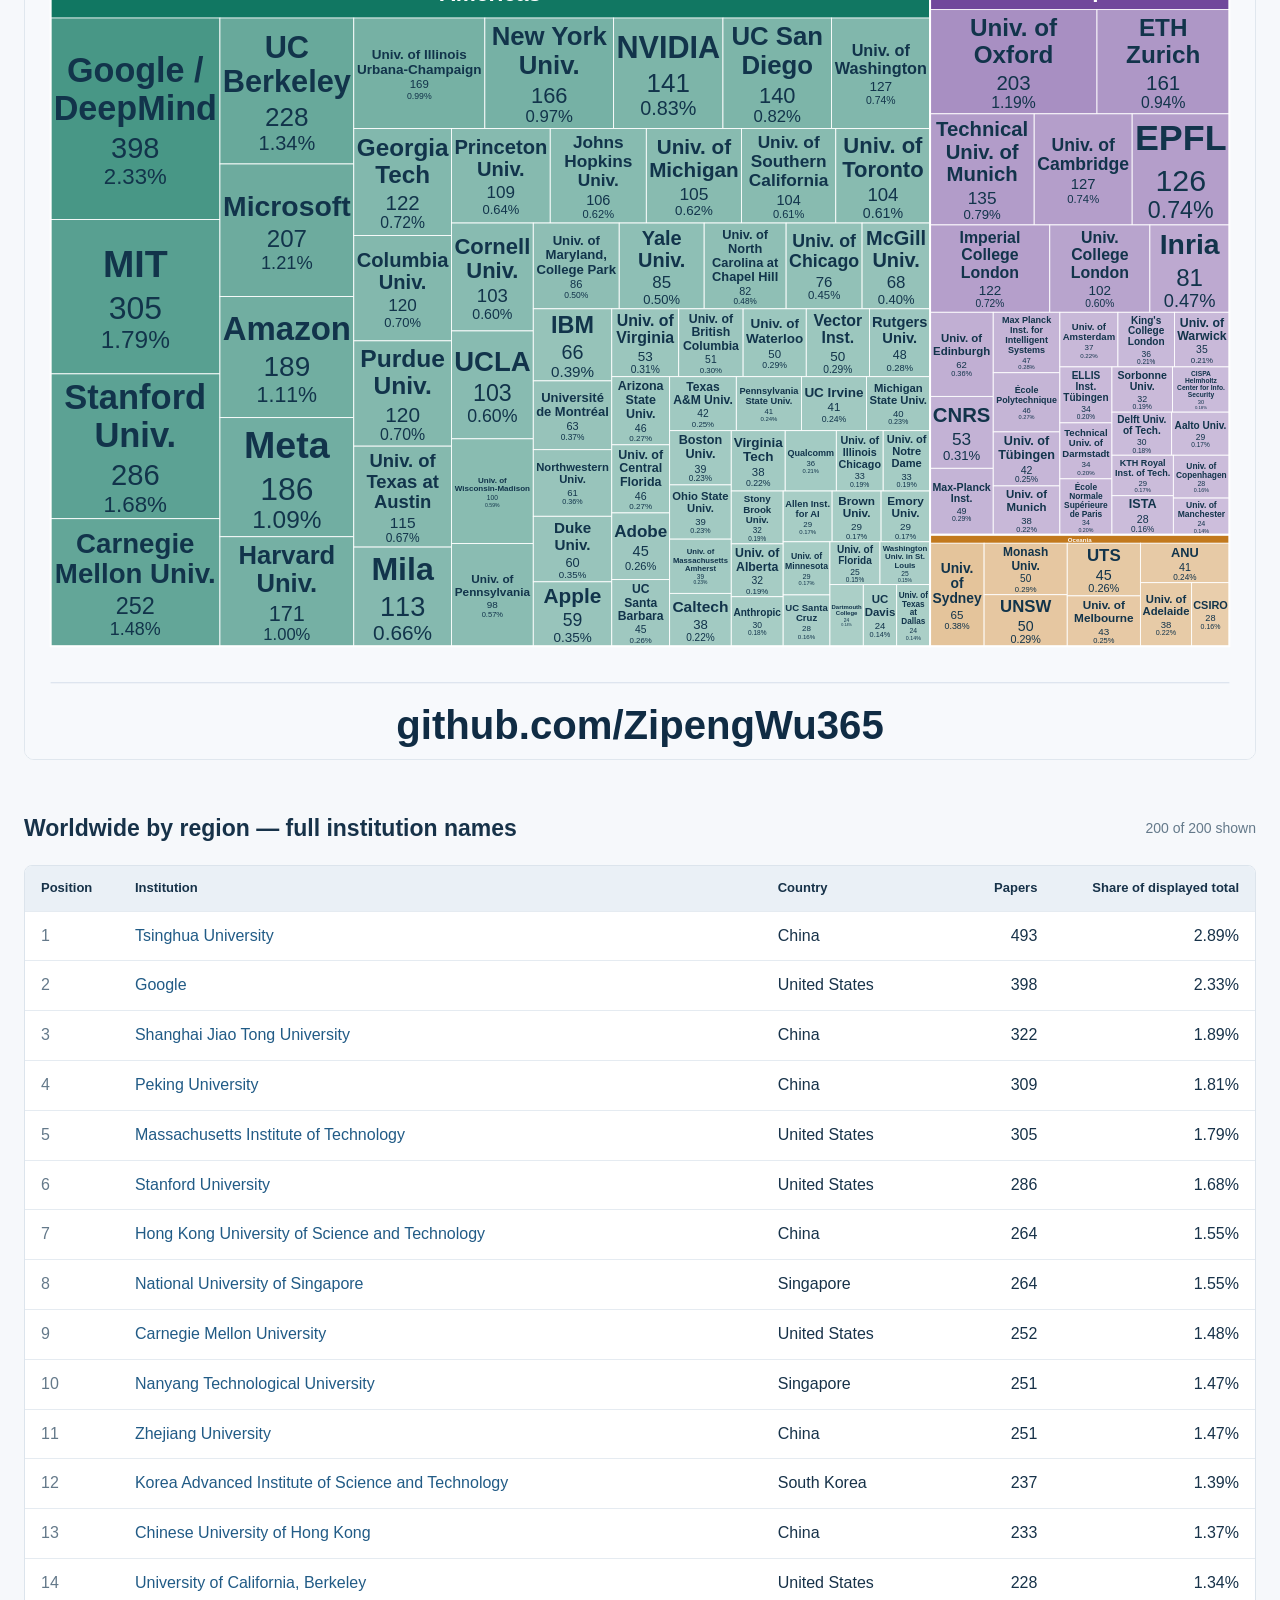
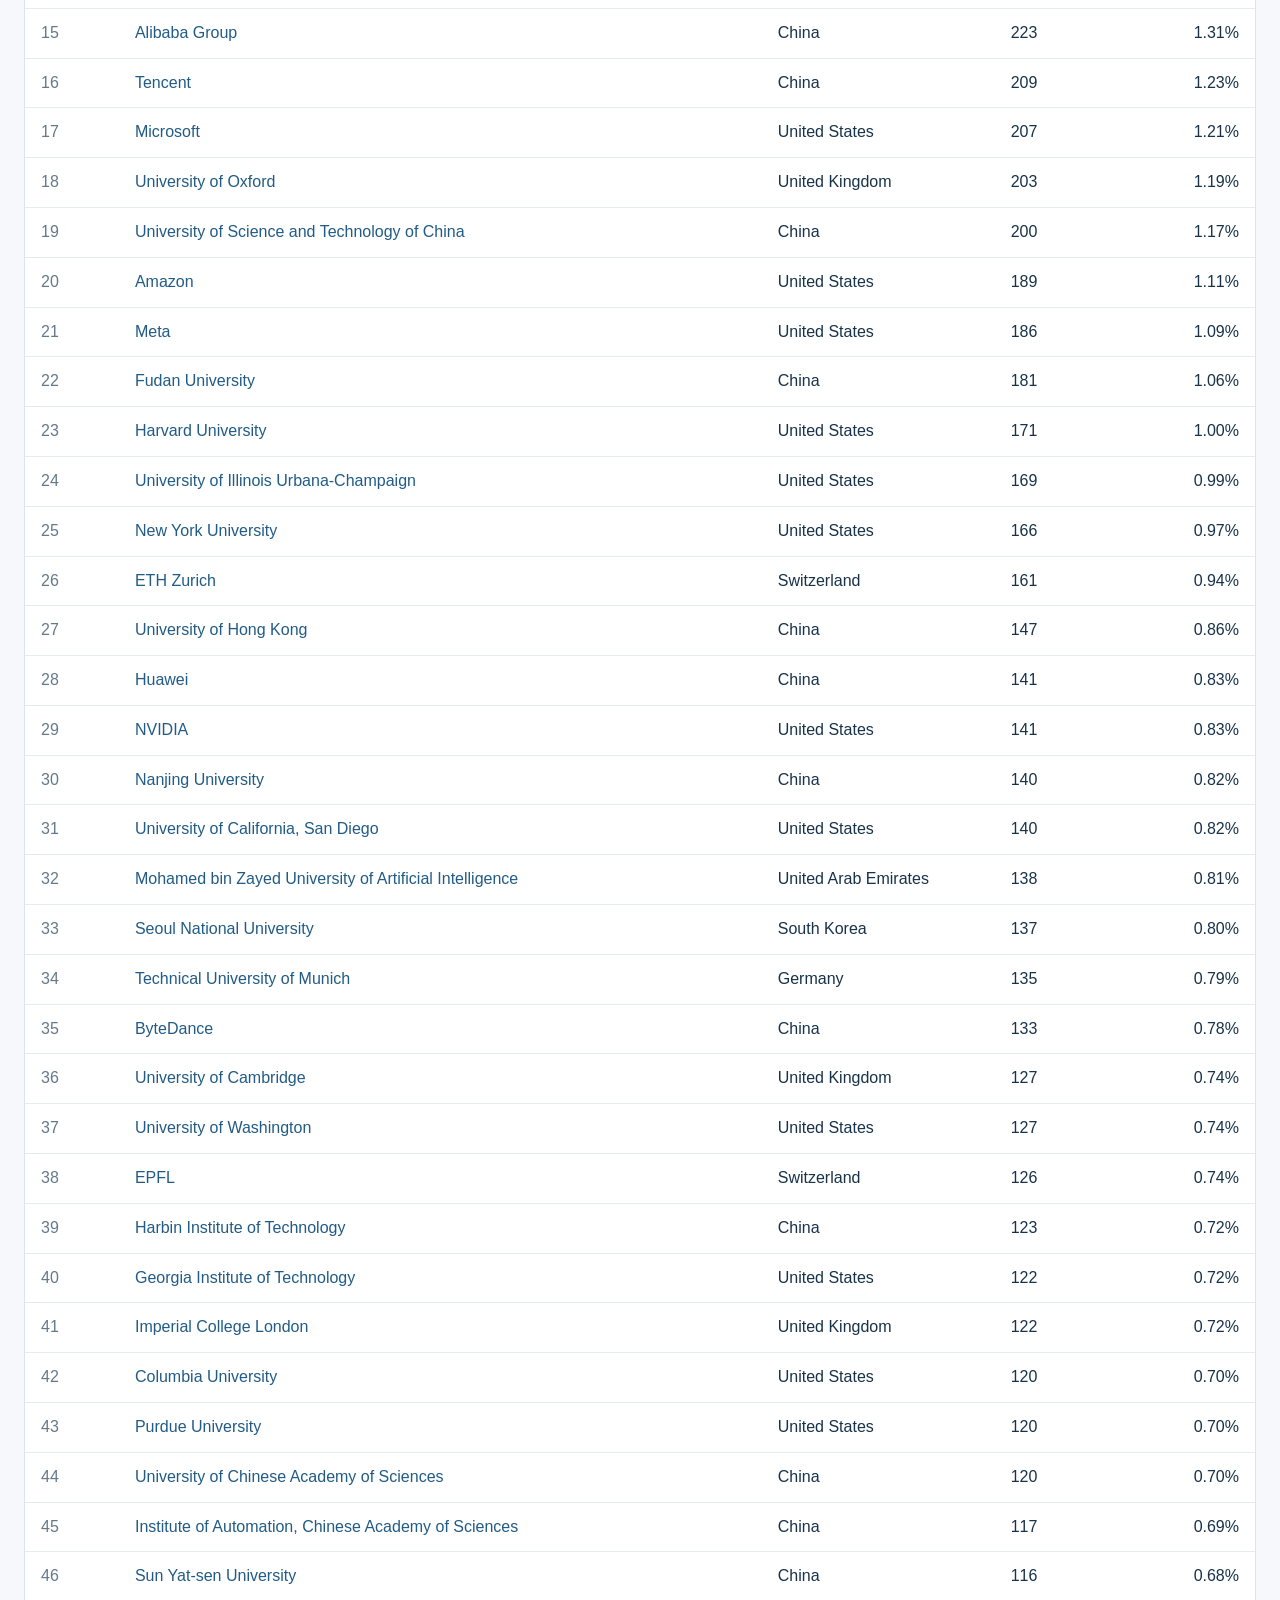
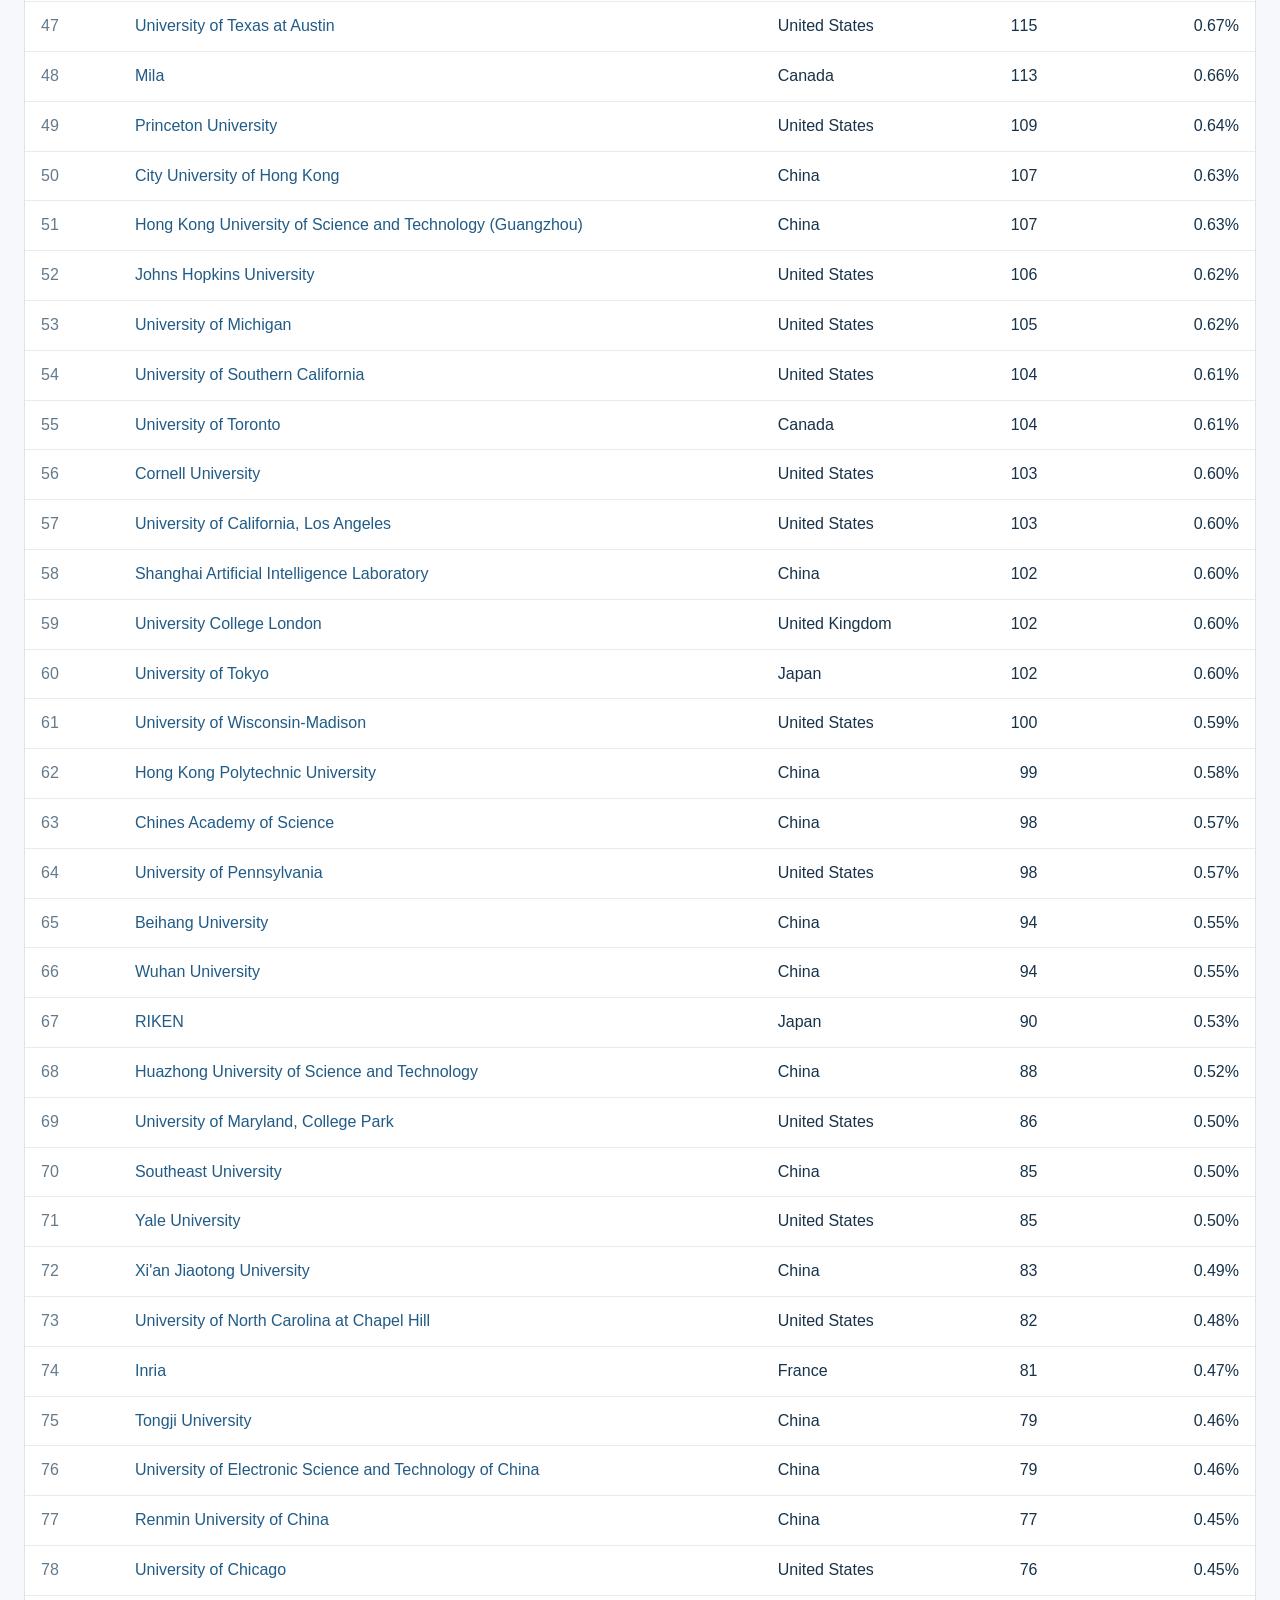
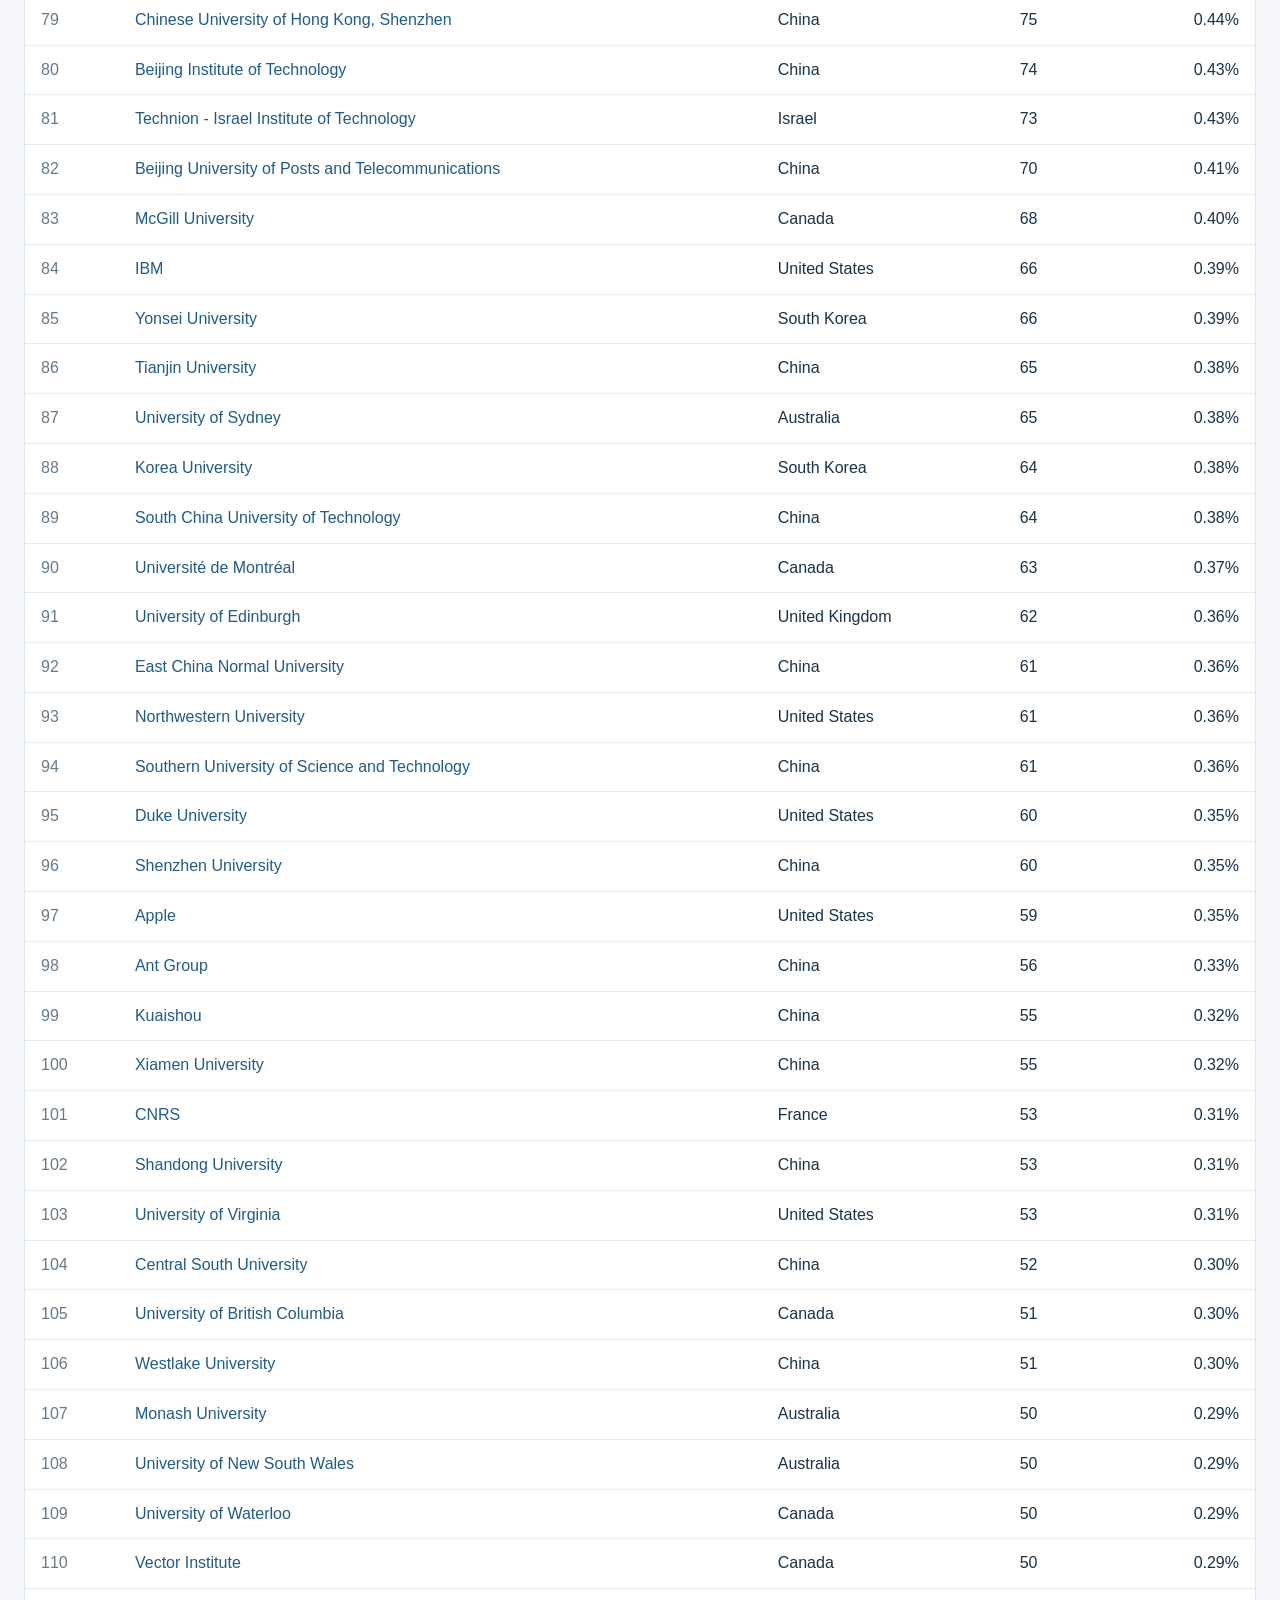
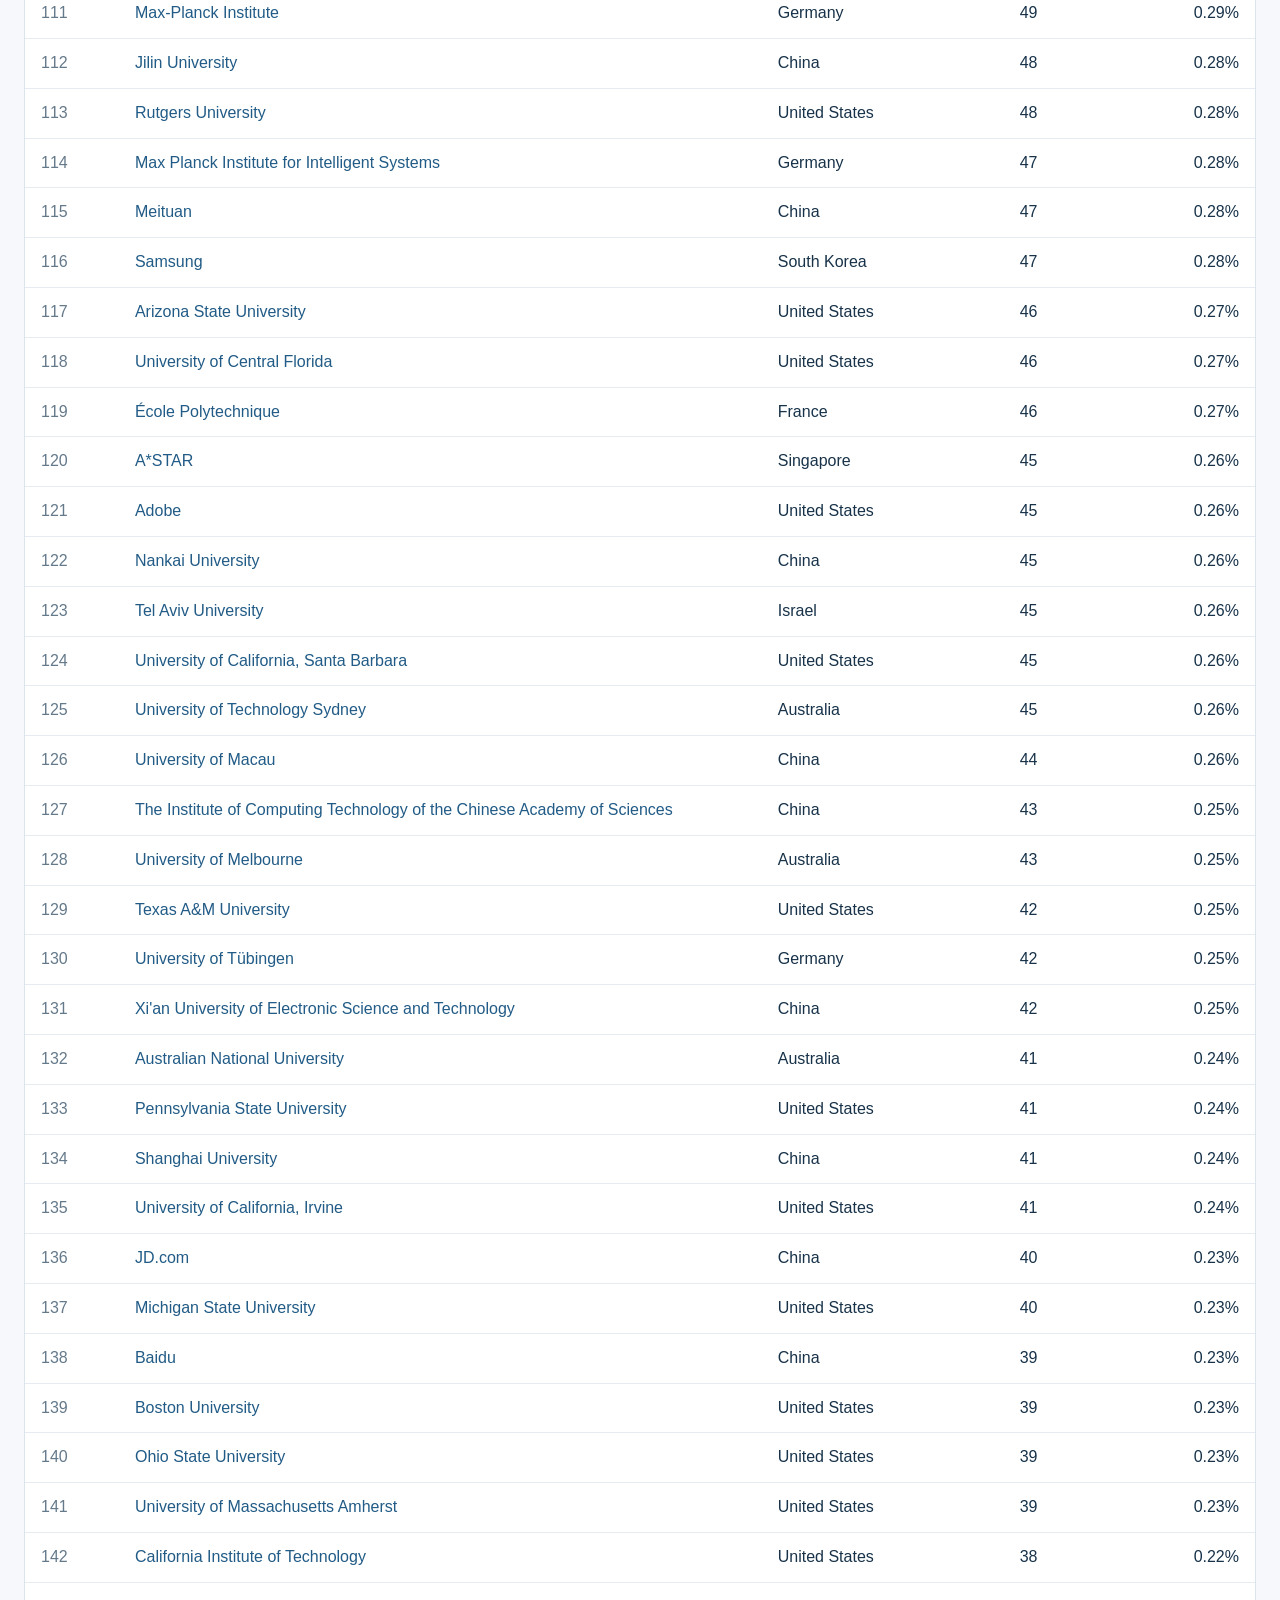
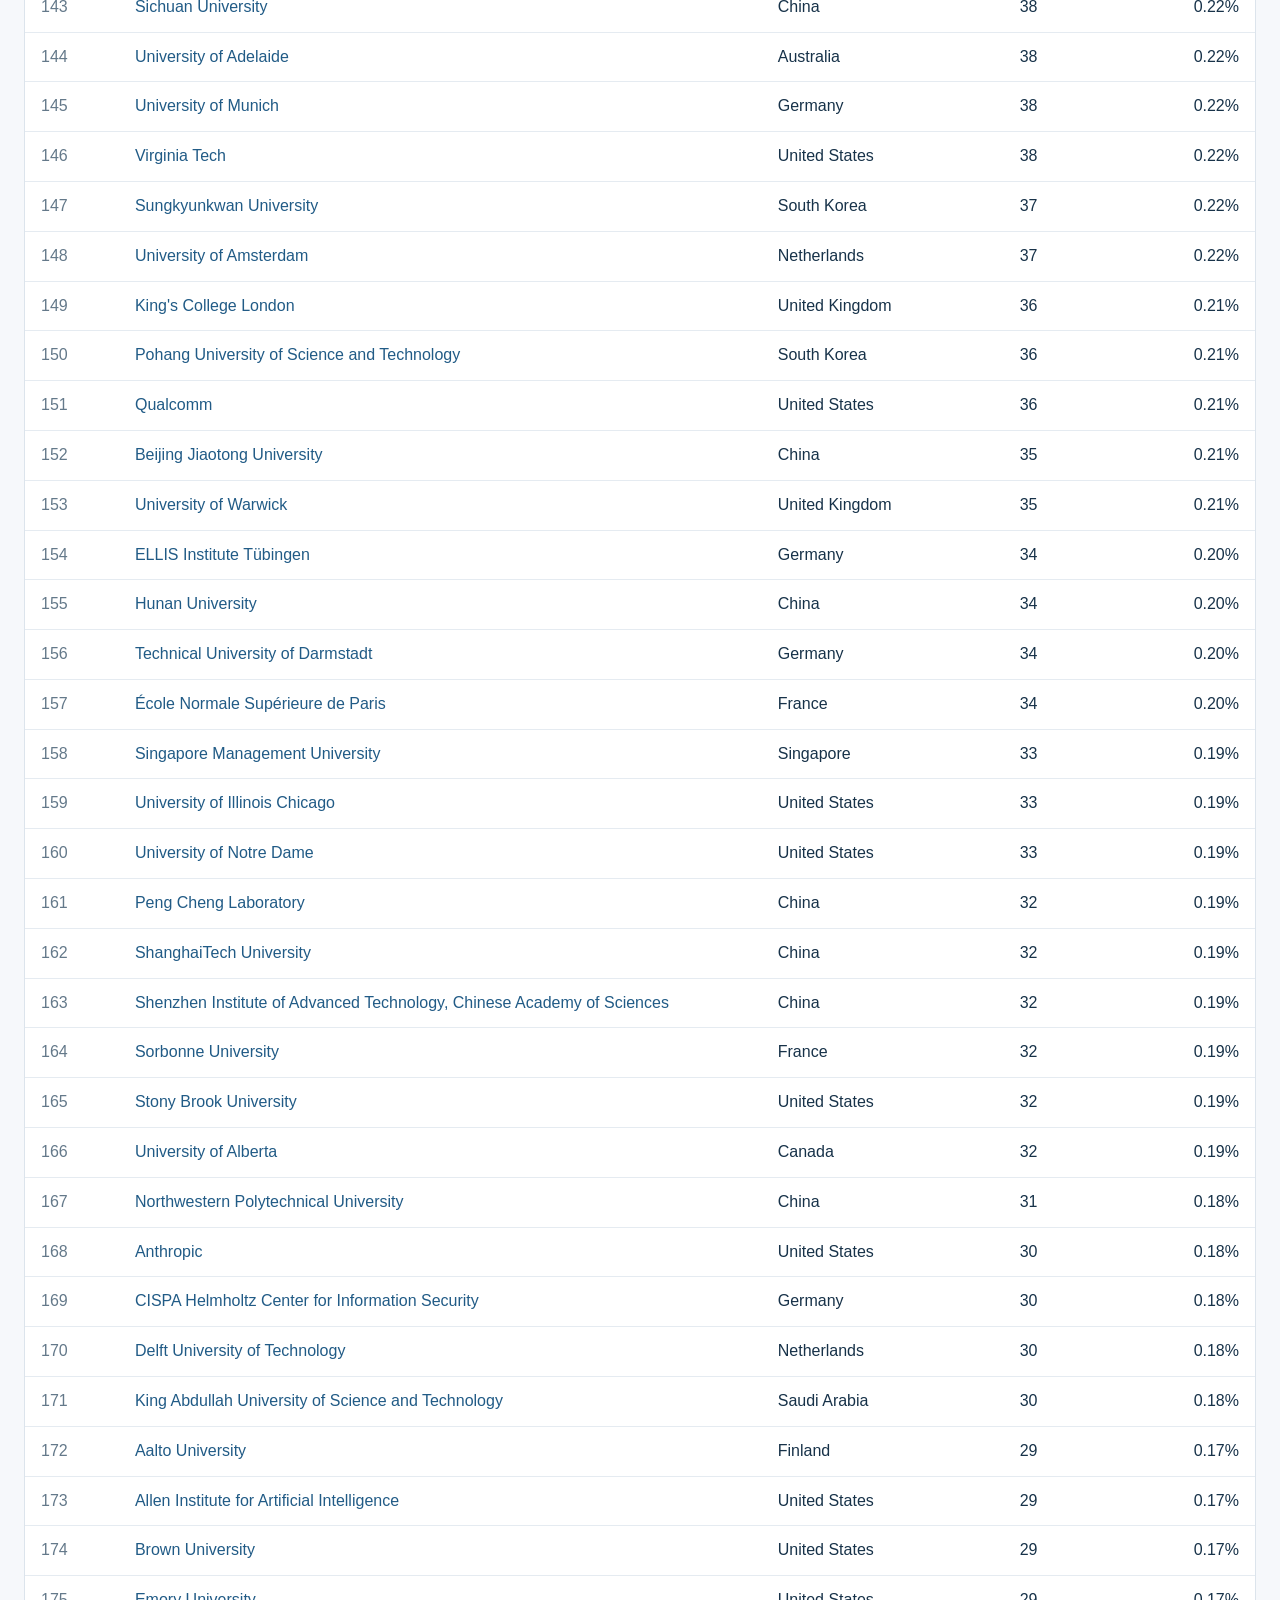
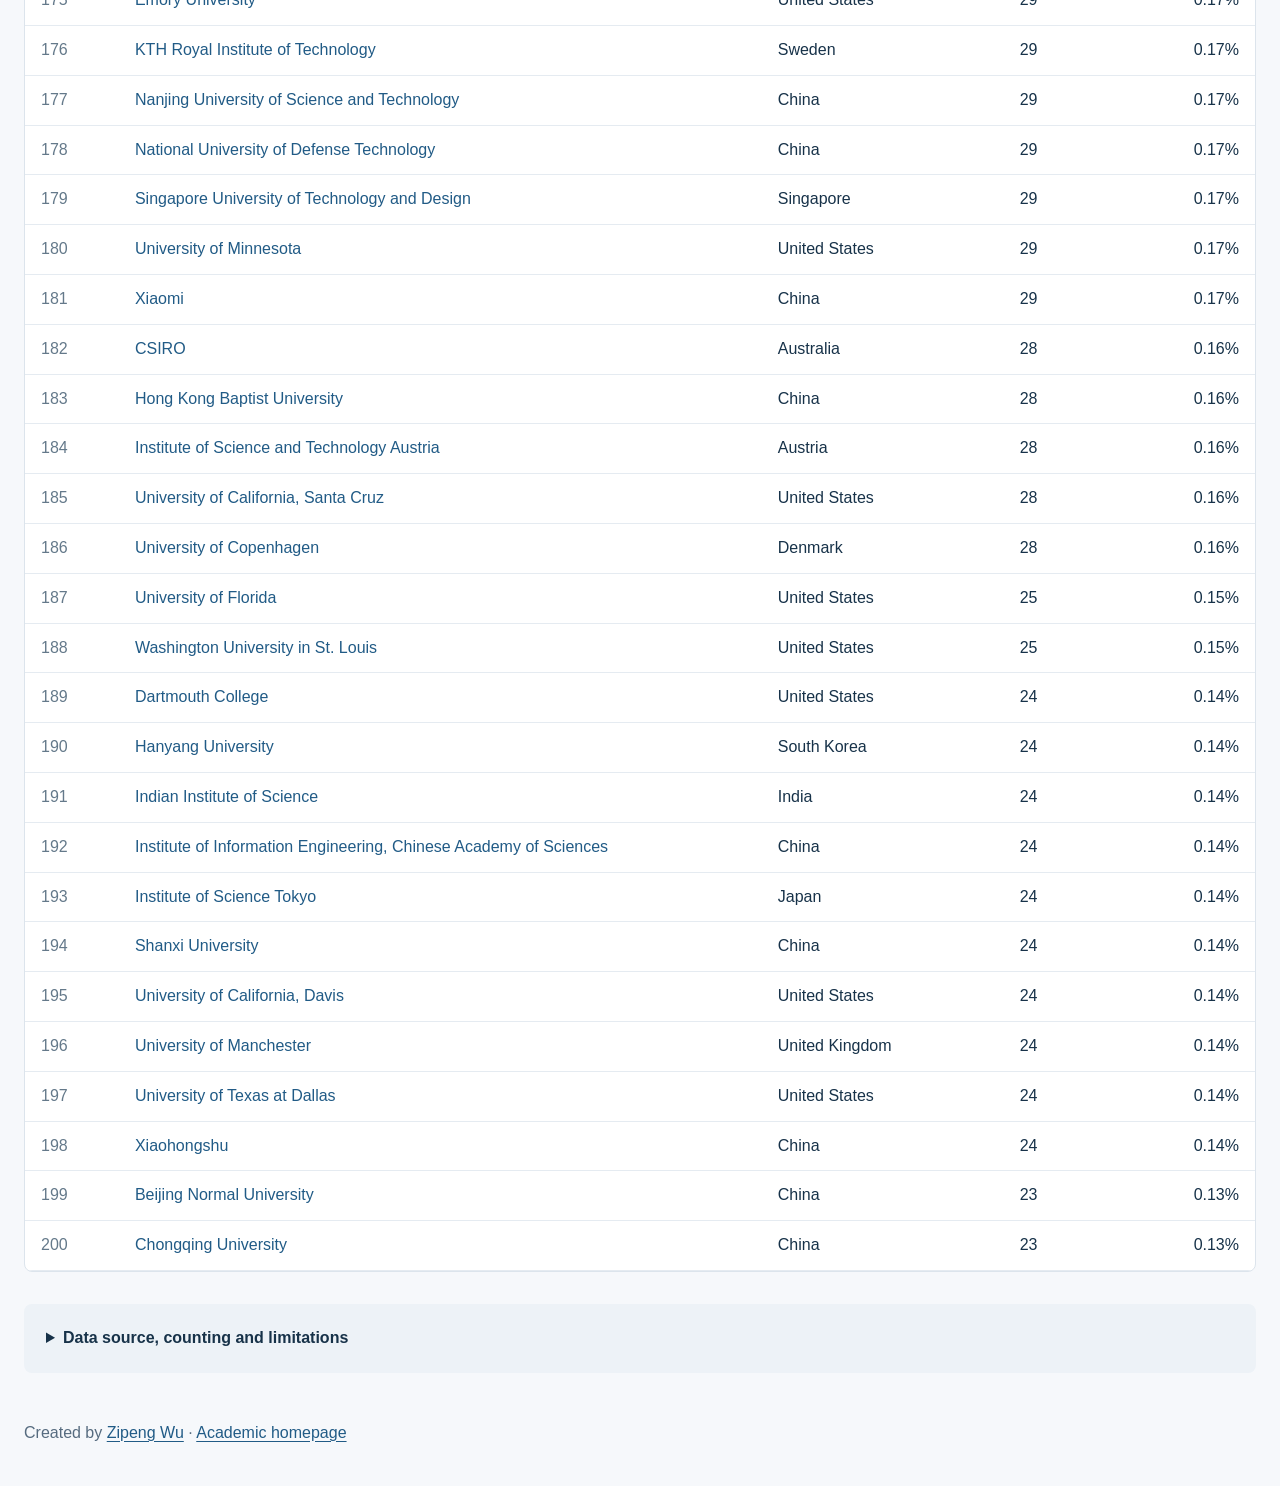
